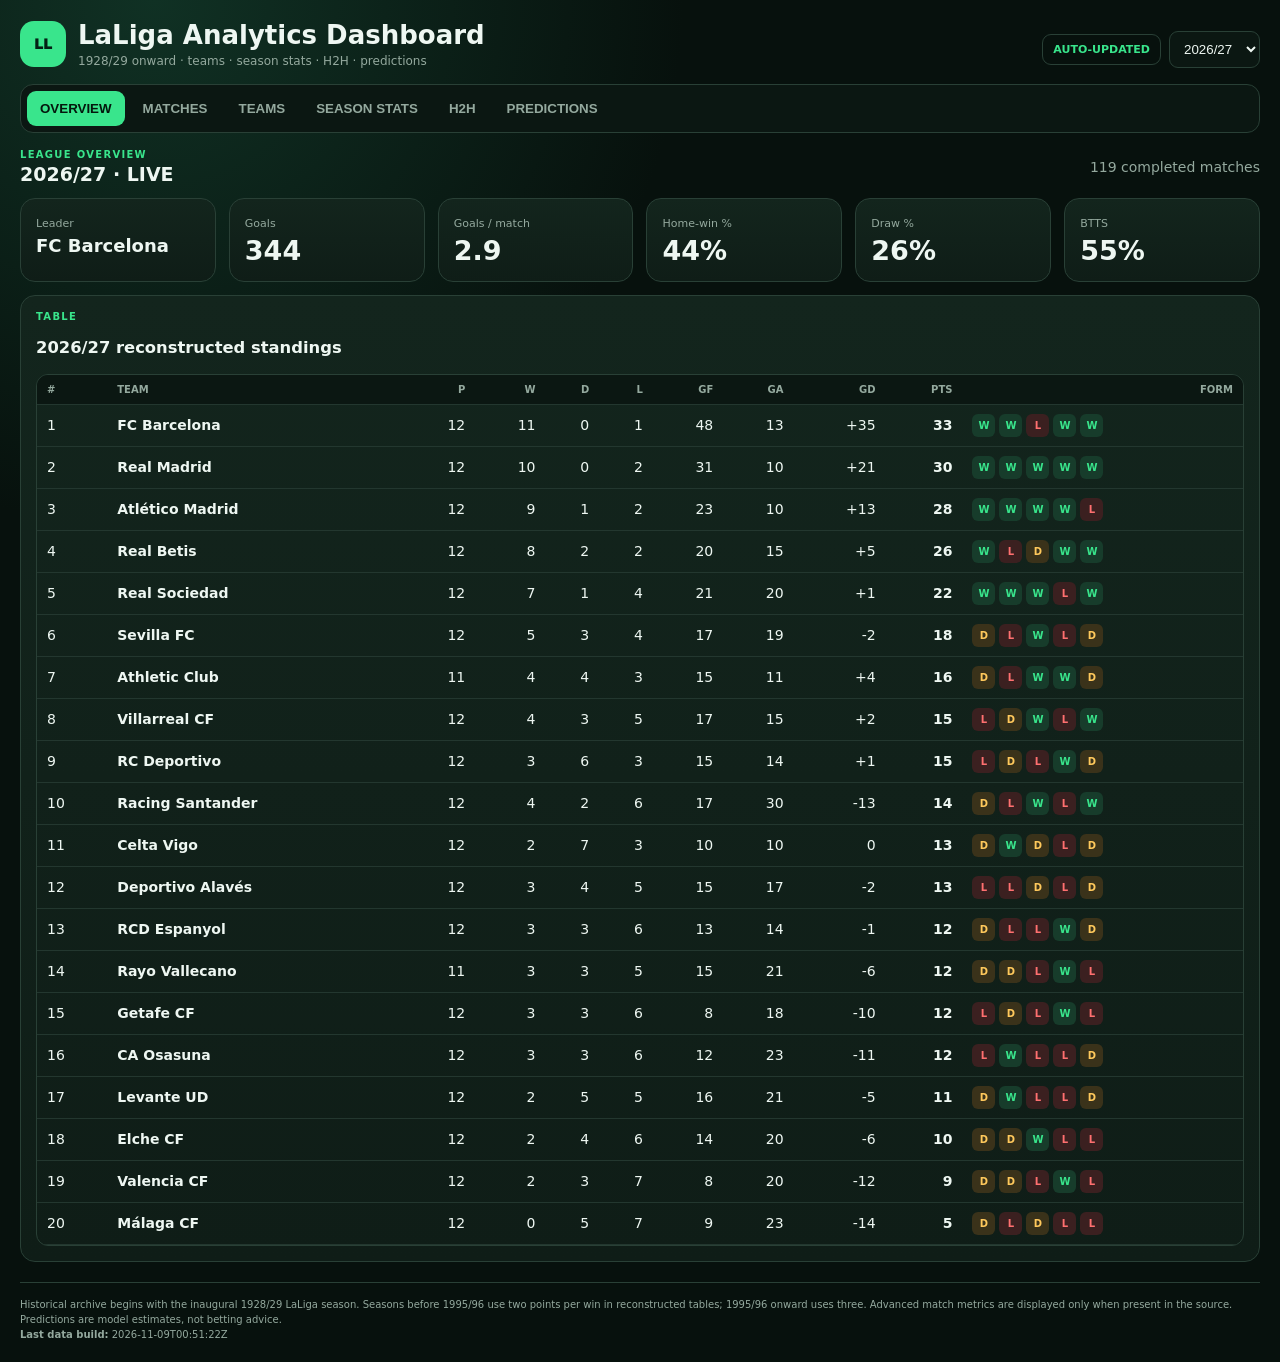
==== index.html @ 60823239 "chore: refresh LaLiga dashboard data" ====
<!doctype html>
<html lang="en">
<head>
<meta charset="utf-8"><meta name="viewport" content="width=device-width,initial-scale=1">
<title>LaLiga Analytics Dashboard</title>
<style>
:root{--bg:#07110d;--p:#0f1d17;--p2:#13251d;--line:#294036;--txt:#eef7f2;--muted:#94a99e;--g:#39e58c;--b:#67b7ff;--a:#ffc95c;--r:#ff7070}*{box-sizing:border-box}body{margin:0;background:radial-gradient(circle at 12% 0,#103124,transparent 30%),var(--bg);color:var(--txt);font:14px Inter,system-ui,sans-serif}.app{max-width:1500px;margin:auto;padding:20px}header{display:flex;justify-content:space-between;gap:20px;align-items:end;margin-bottom:16px}h1{margin:0;font-size:26px}.sub,.muted{color:var(--muted)}.sub{font-size:12px;margin-top:4px}.mark{display:inline-grid;place-items:center;width:46px;height:46px;border-radius:14px;background:var(--g);color:#042015;font-weight:950;margin-right:12px}.brand{display:flex;align-items:center}.controls{display:flex;gap:8px;align-items:center;flex-wrap:wrap}select,input{background:#0b1712;color:var(--txt);border:1px solid var(--line);border-radius:9px;padding:9px 10px}.tag{padding:8px 10px;border:1px solid var(--line);border-radius:9px;color:var(--g);font-weight:800;font-size:11px}nav{position:sticky;top:6px;z-index:5;display:flex;gap:5px;background:#0b1712;border:1px solid var(--line);border-radius:13px;padding:6px;overflow:auto}nav button{border:0;background:transparent;color:var(--muted);padding:10px 13px;border-radius:9px;font-weight:800;cursor:pointer}nav button.active{background:var(--g);color:#04170d}.view{display:none;padding-top:16px}.view.active{display:block}.grid{display:grid;gap:13px}.g2{grid-template-columns:repeat(2,minmax(0,1fr))}.g3{grid-template-columns:repeat(3,minmax(0,1fr))}.g4{grid-template-columns:repeat(4,minmax(0,1fr))}.g6{grid-template-columns:repeat(6,minmax(0,1fr))}.card{background:linear-gradient(180deg,var(--p2),var(--p));border:1px solid var(--line);border-radius:15px;padding:15px;min-width:0}.kpi b{font-size:27px;display:block;margin-top:5px}.kpi span{color:var(--muted);font-size:11px}.toolbar{display:flex;justify-content:space-between;gap:12px;align-items:center;flex-wrap:wrap;margin-bottom:13px}.eyebrow{font-size:10px;color:var(--g);font-weight:900;letter-spacing:.13em}.title{font-size:19px;margin:3px 0 0}.table{overflow:auto;border:1px solid var(--line);border-radius:12px}table{width:100%;border-collapse:collapse}th,td{padding:9px 10px;border-bottom:1px solid #23372f;text-align:right;white-space:nowrap}th{font-size:10px;color:var(--muted);text-transform:uppercase;background:#0b1712;position:sticky;top:0}th:nth-child(1),td:nth-child(1),th:nth-child(2),td:nth-child(2){text-align:left}.team{font-weight:800}.form{display:flex;gap:4px}.f{width:23px;height:23px;border-radius:6px;display:grid;place-items:center;font-size:10px;font-weight:900}.W{background:#173c2b;color:var(--g)}.D{background:#3a321a;color:var(--a)}.L{background:#3b2020;color:var(--r)}.matches{display:grid;gap:7px}.match{display:grid;grid-template-columns:105px 1fr 64px 1fr 100px;gap:9px;align-items:center;padding:10px;border:1px solid var(--line);border-radius:10px;background:#0b1712}.home{text-align:right;font-weight:750}.away{font-weight:750}.score{text-align:center;font-weight:950;font-size:16px}.date,.meta{font-size:11px;color:var(--muted)}.meta{text-align:right}.metric{background:#0b1712;border:1px solid var(--line);border-radius:10px;padding:11px}.metric b{font-size:20px;display:block}.metric span{font-size:10px;color:var(--muted)}.metrics{display:grid;grid-template-columns:repeat(4,1fr);gap:8px}.split{display:grid;grid-template-columns:1fr auto 1fr;align-items:center;gap:12px;text-align:center}.vs{width:40px;height:40px;border-radius:50%;display:grid;place-items:center;border:1px solid var(--line);color:var(--muted);font-weight:900}.big{font-size:34px;font-weight:950}.bar{display:grid;grid-template-columns:120px 1fr 55px;gap:8px;align-items:center;margin:9px 0}.track{height:8px;border-radius:99px;background:#07110d;overflow:hidden}.fill{height:100%;background:var(--g)}.fill.b{background:var(--b)}.fill.a{background:var(--a)}.notice{padding:12px;border:1px solid #5a4d27;background:#2e2918;border-radius:10px;color:#ead9a4;line-height:1.5}.empty{padding:30px;text-align:center;color:var(--muted)}footer{margin-top:20px;padding-top:14px;border-top:1px solid var(--line);color:var(--muted);font-size:10px;line-height:1.5}@media(max-width:900px){.g6,.g4{grid-template-columns:repeat(2,1fr)}.g3,.g2{grid-template-columns:1fr}.match{grid-template-columns:1fr 54px 1fr}.date{grid-column:1/-1}.meta{display:none}.split{grid-template-columns:1fr}.vs{margin:auto}.metrics{grid-template-columns:repeat(2,1fr)}}
</style>
</head>
<body><div class="app">
<header><div class="brand"><div class="mark">LL</div><div><h1>LaLiga Analytics Dashboard</h1><div class="sub">1928/29 onward · teams · season stats · H2H · predictions</div></div></div><div class="controls"><span class="tag">AUTO-UPDATED</span><select id="season"></select></div></header>
<nav id="nav"><button class="active" data-v="overview">OVERVIEW</button><button data-v="matches">MATCHES</button><button data-v="teams">TEAMS</button><button data-v="stats">SEASON STATS</button><button data-v="h2h">H2H</button><button data-v="predictions">PREDICTIONS</button></nav>
<main><section id="overview" class="view active"></section><section id="matches" class="view"></section><section id="teams" class="view"></section><section id="stats" class="view"></section><section class="view" id="h2h"></section><section class="view" id="predictions"></section></main>
<footer>Historical archive begins with the inaugural 1928/29 LaLiga season. Seasons before 1995/96 use two points per win in reconstructed tables; 1995/96 onward uses three. Advanced match metrics are displayed only when present in the source. Predictions are model estimates, not betting advice.<br><b>Last data build:</b> 2026-11-09T00:51:22Z</footer>
</div><script>
const PREDICTION_MODEL={"version":"2.3 favourite-conditioned scoreline ensemble","updatedAt":"2026-11-09T00:52:08Z","method":"Walk-forward ensemble: recency-weighted home/away Poisson plus Elo team strength; Dixon-Coles correction and calibrated confidence. Displayed scorelines are ranked conditionally within the highest-probability 1X2 outcome.","params":{"halfLifeDays":900,"priorMatches":6,"formWeight":0.15,"rho":-0.1,"recentMatches":8,"poissonBlend":0.75,"eloK":20.0,"eloHomeAdvantage":85.0,"eloDrawBase":0.27,"eloSeasonCarry":0.9},"validation":{"holdout":"2018/19–2025/26","matches":3040,"accuracy":0.51711,"logLoss":0.99036,"brier":0.59037,"baselineAccuracy":0.51151,"baselineLogLoss":0.9954,"baselineBrier":0.59375,"poissonAccuracy":0.51546,"poissonLogLoss":0.99189,"eloAccuracy":0.51645,"eloLogLoss":1.00071,"logLossImprovement":0.00507,"confidence":{"high":{"threshold":0.56,"margin":0.14,"minSupport":2.0,"matches":940,"accuracy":0.6840425531914893},"medium":{"threshold":0.45,"margin":0.05,"minSupport":0.75,"matches":934,"accuracy":0.49036402569593146},"low":{"matches":1166,"accuracy":0.4039451114922813}}},"predictions":{"id:564748":{"lh":1.6039,"la":0.8182,"hp":0.5498,"dp":0.25876,"ap":0.19144,"o":0.43601,"b":0.45803,"s":[{"i":1,"j":0,"p":0.13104,"outcome":"H"},{"i":1,"j":1,"p":0.12153,"outcome":"D"},{"i":2,"j":0,"p":0.11445,"outcome":"H"}],"scenarios":{"H":{"i":1,"j":0,"p":0.13104,"outcome":"H"},"D":{"i":1,"j":1,"p":0.12153,"outcome":"D"},"A":{"i":0,"j":1,"p":0.06523,"outcome":"A"}},"pick":{"i":1,"j":0,"p":0.13104,"outcome":"H"},"favouredScores":[{"i":1,"j":0,"p":0.13104,"outcome":"H","conditional":0.23834},{"i":2,"j":0,"p":0.11445,"outcome":"H","conditional":0.20817},{"i":2,"j":1,"p":0.09364,"outcome":"H","conditional":0.17032}],"favouredOutcome":"H","conf":"Medium","confRate":0.4904,"support":109.49},"id:564755":{"lh":1.1744,"la":1.0228,"hp":0.40416,"dp":0.2972,"ap":0.29864,"o":0.37654,"b":0.45587,"s":[{"i":1,"j":1,"p":0.13759,"outcome":"D"},{"i":1,"j":0,"p":0.12473,"outcome":"H"},{"i":0,"j":0,"p":0.11664,"outcome":"D"}],"scenarios":{"H":{"i":1,"j":0,"p":0.12473,"outcome":"H"},"D":{"i":1,"j":1,"p":0.13759,"outcome":"D"},"A":{"i":0,"j":1,"p":0.09876,"outcome":"A"}},"pick":{"i":1,"j":0,"p":0.12473,"outcome":"H"},"favouredScores":[{"i":1,"j":0,"p":0.12473,"outcome":"H","conditional":0.30862},{"i":2,"j":1,"p":0.08345,"outcome":"H","conditional":0.20647},{"i":2,"j":0,"p":0.08159,"outcome":"H","conditional":0.20187}],"favouredOutcome":"H","conf":"Low","confRate":0.4039,"support":22.41},"id:564751":{"lh":1.3782,"la":1.0639,"hp":0.44736,"dp":0.27878,"ap":0.27386,"o":0.44125,"b":0.5026,"s":[{"i":1,"j":1,"p":0.13252,"outcome":"D"},{"i":1,"j":0,"p":0.11202,"outcome":"H"},{"i":0,"j":0,"p":0.09421,"outcome":"D"}],"scenarios":{"H":{"i":1,"j":0,"p":0.11202,"outcome":"H"},"D":{"i":1,"j":1,"p":0.13252,"outcome":"D"},"A":{"i":0,"j":1,"p":0.07885,"outcome":"A"}},"pick":{"i":1,"j":0,"p":0.11202,"outcome":"H"},"favouredScores":[{"i":1,"j":0,"p":0.11202,"outcome":"H","conditional":0.25041},{"i":2,"j":1,"p":0.09191,"outcome":"H","conditional":0.20545},{"i":2,"j":0,"p":0.08639,"outcome":"H","conditional":0.19311}],"favouredOutcome":"H","conf":"Low","confRate":0.4039,"support":113.13},"id:564756":{"lh":1.2902,"la":1.2793,"hp":0.34736,"dp":0.28086,"ap":0.37178,"o":0.47387,"b":0.53576,"s":[{"i":1,"j":1,"p":0.13418,"outcome":"D"},{"i":0,"j":1,"p":0.09014,"outcome":"A"},{"i":0,"j":0,"p":0.0861,"outcome":"D"}],"scenarios":{"H":{"i":1,"j":0,"p":0.08382,"outcome":"H"},"D":{"i":1,"j":1,"p":0.13418,"outcome":"D"},"A":{"i":0,"j":1,"p":0.09014,"outcome":"A"}},"pick":{"i":0,"j":1,"p":0.09014,"outcome":"A"},"favouredScores":[{"i":0,"j":1,"p":0.09014,"outcome":"A","conditional":0.24245},{"i":1,"j":2,"p":0.08541,"outcome":"A","conditional":0.22973},{"i":0,"j":2,"p":0.0662,"outcome":"A","conditional":0.17806}],"favouredOutcome":"A","conf":"Low","confRate":0.4039,"support":131.86},"id:564754":{"lh":2.3466,"la":0.7808,"hp":0.71793,"dp":0.18113,"ap":0.10095,"o":0.60445,"b":0.4981,"s":[{"i":2,"j":0,"p":0.12118,"outcome":"H"},{"i":1,"j":0,"p":0.09522,"outcome":"H"},{"i":3,"j":0,"p":0.09478,"outcome":"H"}],"scenarios":{"H":{"i":2,"j":0,"p":0.12118,"outcome":"H"},"D":{"i":1,"j":1,"p":0.0863,"outcome":"D"},"A":{"i":1,"j":2,"p":0.03201,"outcome":"A"}},"pick":{"i":2,"j":0,"p":0.12118,"outcome":"H"},"favouredScores":[{"i":2,"j":0,"p":0.12118,"outcome":"H","conditional":0.16879},{"i":1,"j":0,"p":0.09522,"outcome":"H","conditional":0.13263},{"i":3,"j":0,"p":0.09478,"outcome":"H","conditional":0.13203}],"favouredOutcome":"H","conf":"High","confRate":0.684,"support":132.17},"id:564749":{"lh":2.4459,"la":1.0004,"hp":0.68826,"dp":0.18499,"ap":0.12675,"o":0.66878,"b":0.58524,"s":[{"i":2,"j":1,"p":0.09617,"outcome":"H"},{"i":2,"j":0,"p":0.09613,"outcome":"H"},{"i":1,"j":1,"p":0.08427,"outcome":"D"}],"scenarios":{"H":{"i":2,"j":1,"p":0.09617,"outcome":"H"},"D":{"i":1,"j":1,"p":0.08427,"outcome":"D"},"A":{"i":1,"j":2,"p":0.0385,"outcome":"A"}},"pick":{"i":2,"j":1,"p":0.09617,"outcome":"H"},"favouredScores":[{"i":2,"j":1,"p":0.09617,"outcome":"H","conditional":0.13973},{"i":2,"j":0,"p":0.09613,"outcome":"H","conditional":0.13968},{"i":3,"j":1,"p":0.07841,"outcome":"H","conditional":0.11393}],"favouredOutcome":"H","conf":"High","confRate":0.684,"support":133.33},"id:564750":{"lh":1.5503,"la":1.7032,"hp":0.35103,"dp":0.2553,"ap":0.39366,"o":0.63112,"b":0.65455,"s":[{"i":1,"j":1,"p":0.11378,"outcome":"D"},{"i":1,"j":2,"p":0.08416,"outcome":"A"},{"i":2,"j":1,"p":0.08125,"outcome":"H"}],"scenarios":{"H":{"i":2,"j":1,"p":0.08125,"outcome":"H"},"D":{"i":1,"j":1,"p":0.11378,"outcome":"D"},"A":{"i":1,"j":2,"p":0.08416,"outcome":"A"}},"pick":{"i":1,"j":2,"p":0.08416,"outcome":"A"},"favouredScores":[{"i":1,"j":2,"p":0.08416,"outcome":"A","conditional":0.21378},{"i":0,"j":2,"p":0.05428,"outcome":"A","conditional":0.13789},{"i":0,"j":1,"p":0.05386,"outcome":"A","conditional":0.13682}],"favouredOutcome":"A","conf":"Low","confRate":0.4039,"support":13.46},"id:564752":{"lh":1.4516,"la":0.885,"hp":0.5047,"dp":0.27359,"ap":0.22171,"o":0.41362,"b":0.46215,"s":[{"i":1,"j":0,"p":0.13142,"outcome":"H"},{"i":1,"j":1,"p":0.1281,"outcome":"D"},{"i":2,"j":0,"p":0.10465,"outcome":"H"}],"scenarios":{"H":{"i":1,"j":0,"p":0.13142,"outcome":"H"},"D":{"i":1,"j":1,"p":0.1281,"outcome":"D"},"A":{"i":0,"j":1,"p":0.07467,"outcome":"A"}},"pick":{"i":1,"j":0,"p":0.13142,"outcome":"H"},"favouredScores":[{"i":1,"j":0,"p":0.13142,"outcome":"H","conditional":0.2604},{"i":2,"j":0,"p":0.10465,"outcome":"H","conditional":0.20735},{"i":2,"j":1,"p":0.09261,"outcome":"H","conditional":0.18349}],"favouredOutcome":"H","conf":"Medium","confRate":0.4904,"support":23.77},"id:564753":{"lh":0.7314,"la":1.2029,"hp":0.22753,"dp":0.30428,"ap":0.4682,"o":0.30555,"b":0.37569,"s":[{"i":0,"j":1,"p":0.16407,"outcome":"A"},{"i":0,"j":0,"p":0.14588,"outcome":"D"},{"i":1,"j":1,"p":0.12977,"outcome":"D"}],"scenarios":{"H":{"i":1,"j":0,"p":0.0997,"outcome":"H"},"D":{"i":0,"j":0,"p":0.14588,"outcome":"D"},"A":{"i":0,"j":1,"p":0.16407,"outcome":"A"}},"pick":{"i":0,"j":1,"p":0.16407,"outcome":"A"},"favouredScores":[{"i":0,"j":1,"p":0.16407,"outcome":"A","conditional":0.35043},{"i":0,"j":2,"p":0.10647,"outcome":"A","conditional":0.2274},{"i":1,"j":2,"p":0.07787,"outcome":"A","conditional":0.16633}],"favouredOutcome":"A","conf":"Medium","confRate":0.4904,"support":131.64},"id:564757":{"lh":1.7548,"la":1.3627,"hp":0.46795,"dp":0.24847,"ap":0.28358,"o":0.60256,"b":0.62592,"s":[{"i":1,"j":1,"p":0.11384,"outcome":"D"},{"i":2,"j":1,"p":0.09508,"outcome":"H"},{"i":1,"j":2,"p":0.07086,"outcome":"A"}],"scenarios":{"H":{"i":2,"j":1,"p":0.09508,"outcome":"H"},"D":{"i":1,"j":1,"p":0.11384,"outcome":"D"},"A":{"i":1,"j":2,"p":0.07086,"outcome":"A"}},"pick":{"i":2,"j":1,"p":0.09508,"outcome":"H"},"favouredScores":[{"i":2,"j":1,"p":0.09508,"outcome":"H","conditional":0.2032},{"i":2,"j":0,"p":0.06978,"outcome":"H","conditional":0.14912},{"i":1,"j":0,"p":0.06869,"outcome":"H","conditional":0.14679}],"favouredOutcome":"H","conf":"Medium","confRate":0.4904,"support":74.35},"id:564765":{"lh":2.4568,"la":1.4382,"hp":0.56674,"dp":0.20951,"ap":0.22375,"o":0.74583,"b":0.7044,"s":[{"i":2,"j":1,"p":0.08473,"outcome":"H"},{"i":1,"j":1,"p":0.08226,"outcome":"D"},{"i":3,"j":1,"p":0.06939,"outcome":"H"}],"scenarios":{"H":{"i":2,"j":1,"p":0.08473,"outcome":"H"},"D":{"i":1,"j":1,"p":0.08226,"outcome":"D"},"A":{"i":1,"j":2,"p":0.05588,"outcome":"A"}},"pick":{"i":2,"j":1,"p":0.08473,"outcome":"H"},"favouredScores":[{"i":2,"j":1,"p":0.08473,"outcome":"H","conditional":0.1495},{"i":3,"j":1,"p":0.06939,"outcome":"H","conditional":0.12243},{"i":2,"j":0,"p":0.05892,"outcome":"H","conditional":0.10395}],"favouredOutcome":"H","conf":"High","confRate":0.684,"support":13.46},"id:564760":{"lh":1.6849,"la":0.8605,"hp":0.57014,"dp":0.24815,"ap":0.18171,"o":0.46776,"b":0.48141,"s":[{"i":1,"j":0,"p":0.12351,"outcome":"H"},{"i":1,"j":1,"p":0.11785,"outcome":"D"},{"i":2,"j":0,"p":0.11385,"outcome":"H"}],"scenarios":{"H":{"i":1,"j":0,"p":0.12351,"outcome":"H"},"D":{"i":1,"j":1,"p":0.11785,"outcome":"D"},"A":{"i":0,"j":1,"p":0.05699,"outcome":"A"}},"pick":{"i":1,"j":0,"p":0.12351,"outcome":"H"},"favouredScores":[{"i":1,"j":0,"p":0.12351,"outcome":"H","conditional":0.21664},{"i":2,"j":0,"p":0.11385,"outcome":"H","conditional":0.19969},{"i":2,"j":1,"p":0.09797,"outcome":"H","conditional":0.17184}],"favouredOutcome":"H","conf":"High","confRate":0.684,"support":113.13},"id:564767":{"lh":1.0932,"la":1.3664,"hp":0.29575,"dp":0.28421,"ap":0.42003,"o":0.44578,"b":0.50808,"s":[{"i":1,"j":1,"p":0.13528,"outcome":"D"},{"i":0,"j":1,"p":0.10457,"outcome":"A"},{"i":0,"j":0,"p":0.09463,"outcome":"D"}],"scenarios":{"H":{"i":1,"j":0,"p":0.08309,"outcome":"H"},"D":{"i":1,"j":1,"p":0.13528,"outcome":"D"},"A":{"i":0,"j":1,"p":0.10457,"outcome":"A"}},"pick":{"i":0,"j":1,"p":0.10457,"outcome":"A"},"favouredScores":[{"i":0,"j":1,"p":0.10457,"outcome":"A","conditional":0.24895},{"i":1,"j":2,"p":0.08769,"outcome":"A","conditional":0.20876},{"i":0,"j":2,"p":0.08021,"outcome":"A","conditional":0.19096}],"favouredOutcome":"A","conf":"Low","confRate":0.4039,"support":23.77},"id:564759":{"lh":0.8594,"la":1.6214,"hp":0.20408,"dp":0.26,"ap":0.53592,"o":0.45122,"b":0.47429,"s":[{"i":1,"j":1,"p":0.12301,"outcome":"D"},{"i":0,"j":1,"p":0.12261,"outcome":"A"},{"i":0,"j":2,"p":0.10875,"outcome":"A"}],"scenarios":{"H":{"i":1,"j":0,"p":0.06582,"outcome":"H"},"D":{"i":1,"j":1,"p":0.12301,"outcome":"D"},"A":{"i":0,"j":1,"p":0.12261,"outcome":"A"}},"pick":{"i":0,"j":1,"p":0.12261,"outcome":"A"},"favouredScores":[{"i":0,"j":1,"p":0.12261,"outcome":"A","conditional":0.22879},{"i":0,"j":2,"p":0.10875,"outcome":"A","conditional":0.20291},{"i":1,"j":2,"p":0.09346,"outcome":"A","conditional":0.17438}],"favouredOutcome":"A","conf":"Medium","confRate":0.4904,"support":74.35},"id:564762":{"lh":2.7975,"la":0.6436,"hp":0.79704,"dp":0.13985,"ap":0.06311,"o":0.66732,"b":0.45136,"s":[{"i":2,"j":0,"p":0.12325,"outcome":"H"},{"i":3,"j":0,"p":0.11493,"outcome":"H"},{"i":1,"j":0,"p":0.08244,"outcome":"H"}],"scenarios":{"H":{"i":2,"j":0,"p":0.12325,"outcome":"H"},"D":{"i":1,"j":1,"p":0.0667,"outcome":"D"},"A":{"i":1,"j":2,"p":0.02166,"outcome":"A"}},"pick":{"i":2,"j":0,"p":0.12325,"outcome":"H"},"favouredScores":[{"i":2,"j":0,"p":0.12325,"outcome":"H","conditional":0.15464},{"i":3,"j":0,"p":0.11493,"outcome":"H","conditional":0.1442},{"i":1,"j":0,"p":0.08244,"outcome":"H","conditional":0.10344}],"favouredOutcome":"H","conf":"High","confRate":0.684,"support":114.11},"id:564761":{"lh":1.4208,"la":0.9236,"hp":0.48301,"dp":0.27806,"ap":0.23893,"o":0.41568,"b":0.46987,"s":[{"i":1,"j":1,"p":0.1306,"outcome":"D"},{"i":1,"j":0,"p":0.12628,"outcome":"H"},{"i":0,"j":0,"p":0.10235,"outcome":"D"}],"scenarios":{"H":{"i":1,"j":0,"p":0.12628,"outcome":"H"},"D":{"i":1,"j":1,"p":0.1306,"outcome":"D"},"A":{"i":0,"j":1,"p":0.07821,"outcome":"A"}},"pick":{"i":1,"j":0,"p":0.12628,"outcome":"H"},"favouredScores":[{"i":1,"j":0,"p":0.12628,"outcome":"H","conditional":0.26144},{"i":2,"j":0,"p":0.09884,"outcome":"H","conditional":0.20463},{"i":2,"j":1,"p":0.09128,"outcome":"H","conditional":0.18898}],"favouredOutcome":"H","conf":"Medium","confRate":0.4904,"support":123.49},"id:564766":{"lh":1.0001,"la":2.4193,"hp":0.13709,"dp":0.19044,"ap":0.67247,"o":0.66369,"b":0.58378,"s":[{"i":1,"j":2,"p":0.09505,"outcome":"A"},{"i":0,"j":2,"p":0.09504,"outcome":"A"},{"i":1,"j":1,"p":0.087,"outcome":"D"}],"scenarios":{"H":{"i":2,"j":1,"p":0.04156,"outcome":"H"},"D":{"i":1,"j":1,"p":0.087,"outcome":"D"},"A":{"i":1,"j":2,"p":0.09505,"outcome":"A"}},"pick":{"i":1,"j":2,"p":0.09505,"outcome":"A"},"favouredScores":[{"i":1,"j":2,"p":0.09505,"outcome":"A","conditional":0.14135},{"i":0,"j":2,"p":0.09504,"outcome":"A","conditional":0.14133},{"i":1,"j":3,"p":0.07665,"outcome":"A","conditional":0.11399}],"favouredOutcome":"A","conf":"High","confRate":0.684,"support":22.41},"id:564758":{"lh":1.2679,"la":1.3987,"hp":0.34088,"dp":0.27936,"ap":0.37976,"o":0.49815,"b":0.55347,"s":[{"i":1,"j":1,"p":0.13332,"outcome":"D"},{"i":1,"j":2,"p":0.0843,"outcome":"A"},{"i":0,"j":1,"p":0.08301,"outcome":"A"}],"scenarios":{"H":{"i":2,"j":1,"p":0.08127,"outcome":"H"},"D":{"i":1,"j":1,"p":0.13332,"outcome":"D"},"A":{"i":1,"j":2,"p":0.0843,"outcome":"A"}},"pick":{"i":1,"j":2,"p":0.0843,"outcome":"A"},"favouredScores":[{"i":1,"j":2,"p":0.0843,"outcome":"A","conditional":0.22198},{"i":0,"j":1,"p":0.08301,"outcome":"A","conditional":0.2186},{"i":0,"j":2,"p":0.06649,"outcome":"A","conditional":0.17507}],"favouredOutcome":"A","conf":"Low","confRate":0.4039,"support":132.17},"id:564764":{"lh":1.6054,"la":1.2536,"hp":0.46449,"dp":0.25761,"ap":0.2779,"o":0.54445,"b":0.58256,"s":[{"i":1,"j":1,"p":0.12173,"outcome":"D"},{"i":2,"j":1,"p":0.09681,"outcome":"H"},{"i":1,"j":0,"p":0.08415,"outcome":"H"}],"scenarios":{"H":{"i":2,"j":1,"p":0.09681,"outcome":"H"},"D":{"i":1,"j":1,"p":0.12173,"outcome":"D"},"A":{"i":1,"j":2,"p":0.07001,"outcome":"A"}},"pick":{"i":2,"j":1,"p":0.09681,"outcome":"H"},"favouredScores":[{"i":2,"j":1,"p":0.09681,"outcome":"H","conditional":0.20842},{"i":1,"j":0,"p":0.08415,"outcome":"H","conditional":0.18117},{"i":2,"j":0,"p":0.07723,"outcome":"H","conditional":0.16627}],"favouredOutcome":"H","conf":"Medium","confRate":0.4904,"support":133.22},"id:564763":{"lh":1.1104,"la":0.8513,"hp":0.41222,"dp":0.31278,"ap":0.275,"o":0.31296,"b":0.39762,"s":[{"i":1,"j":0,"p":0.14698,"outcome":"H"},{"i":0,"j":0,"p":0.14368,"outcome":"D"},{"i":1,"j":1,"p":0.1365,"outcome":"D"}],"scenarios":{"H":{"i":1,"j":0,"p":0.14698,"outcome":"H"},"D":{"i":0,"j":0,"p":0.14368,"outcome":"D"},"A":{"i":0,"j":1,"p":0.11072,"outcome":"A"}},"pick":{"i":1,"j":0,"p":0.14698,"outcome":"H"},"favouredScores":[{"i":1,"j":0,"p":0.14698,"outcome":"H","conditional":0.35655},{"i":2,"j":0,"p":0.0892,"outcome":"H","conditional":0.21638},{"i":2,"j":1,"p":0.07593,"outcome":"H","conditional":0.1842}],"favouredOutcome":"H","conf":"Low","confRate":0.4039,"support":109.49},"id:564855":{"lh":1.0321,"la":1.8952,"hp":0.20464,"dp":0.23771,"ap":0.55765,"o":0.56025,"b":0.55745,"s":[{"i":1,"j":1,"p":0.11268,"outcome":"D"},{"i":1,"j":2,"p":0.09801,"outcome":"A"},{"i":0,"j":2,"p":0.09496,"outcome":"A"}],"scenarios":{"H":{"i":2,"j":1,"p":0.05756,"outcome":"H"},"D":{"i":1,"j":1,"p":0.11268,"outcome":"D"},"A":{"i":1,"j":2,"p":0.09801,"outcome":"A"}},"pick":{"i":1,"j":2,"p":0.09801,"outcome":"A"},"favouredScores":[{"i":1,"j":2,"p":0.09801,"outcome":"A","conditional":0.17575},{"i":0,"j":2,"p":0.09496,"outcome":"A","conditional":0.17029},{"i":0,"j":1,"p":0.08987,"outcome":"A","conditional":0.16116}],"favouredOutcome":"A","conf":"Medium","confRate":0.4904,"support":133.22},"id:564857":{"lh":1.9454,"la":1.0672,"hp":0.58383,"dp":0.22785,"ap":0.18832,"o":0.57955,"b":0.57245,"s":[{"i":1,"j":1,"p":0.10723,"outcome":"D"},{"i":2,"j":1,"p":0.10212,"outcome":"H"},{"i":2,"j":0,"p":0.09569,"outcome":"H"}],"scenarios":{"H":{"i":2,"j":1,"p":0.10212,"outcome":"H"},"D":{"i":1,"j":1,"p":0.10723,"outcome":"D"},"A":{"i":1,"j":2,"p":0.05298,"outcome":"A"}},"pick":{"i":2,"j":1,"p":0.10212,"outcome":"H"},"favouredScores":[{"i":2,"j":1,"p":0.10212,"outcome":"H","conditional":0.17491},{"i":2,"j":0,"p":0.09569,"outcome":"H","conditional":0.1639},{"i":1,"j":0,"p":0.08787,"outcome":"H","conditional":0.15051}],"favouredOutcome":"H","conf":"High","confRate":0.684,"support":134.07},"id:564775":{"lh":1.0338,"la":1.4712,"hp":0.24816,"dp":0.26962,"ap":0.48223,"o":0.45747,"b":0.5088,"s":[{"i":1,"j":1,"p":0.12847,"outcome":"D"},{"i":0,"j":1,"p":0.11297,"outcome":"A"},{"i":1,"j":2,"p":0.09582,"outcome":"A"}],"scenarios":{"H":{"i":1,"j":0,"p":0.07054,"outcome":"H"},"D":{"i":1,"j":1,"p":0.12847,"outcome":"D"},"A":{"i":0,"j":1,"p":0.11297,"outcome":"A"}},"pick":{"i":0,"j":1,"p":0.11297,"outcome":"A"},"favouredScores":[{"i":0,"j":1,"p":0.11297,"outcome":"A","conditional":0.23427},{"i":1,"j":2,"p":0.09582,"outcome":"A","conditional":0.1987},{"i":0,"j":2,"p":0.09268,"outcome":"A","conditional":0.1922}],"favouredOutcome":"A","conf":"Medium","confRate":0.4904,"support":133.04},"id:564771":{"lh":1.9409,"la":0.8892,"hp":0.58548,"dp":0.23293,"ap":0.18159,"o":0.53762,"b":0.51463,"s":[{"i":1,"j":1,"p":0.11125,"outcome":"D"},{"i":2,"j":0,"p":0.10674,"outcome":"H"},{"i":1,"j":0,"p":0.10021,"outcome":"H"}],"scenarios":{"H":{"i":2,"j":0,"p":0.10674,"outcome":"H"},"D":{"i":1,"j":1,"p":0.11125,"outcome":"D"},"A":{"i":1,"j":2,"p":0.05282,"outcome":"A"}},"pick":{"i":2,"j":0,"p":0.10674,"outcome":"H"},"favouredScores":[{"i":2,"j":0,"p":0.10674,"outcome":"H","conditional":0.18232},{"i":1,"j":0,"p":0.10021,"outcome":"H","conditional":0.17116},{"i":2,"j":1,"p":0.09492,"outcome":"H","conditional":0.16212}],"favouredOutcome":"H","conf":"High","confRate":0.684,"support":131.86},"id:564768":{"lh":1.4756,"la":1.1051,"hp":0.44976,"dp":0.27345,"ap":0.2768,"o":0.47671,"b":0.52825,"s":[{"i":1,"j":1,"p":0.13062,"outcome":"D"},{"i":1,"j":0,"p":0.10059,"outcome":"H"},{"i":2,"j":1,"p":0.09221,"outcome":"H"}],"scenarios":{"H":{"i":1,"j":0,"p":0.10059,"outcome":"H"},"D":{"i":1,"j":1,"p":0.13062,"outcome":"D"},"A":{"i":0,"j":1,"p":0.07279,"outcome":"A"}},"pick":{"i":1,"j":0,"p":0.10059,"outcome":"H"},"favouredScores":[{"i":1,"j":0,"p":0.10059,"outcome":"H","conditional":0.22365},{"i":2,"j":1,"p":0.09221,"outcome":"H","conditional":0.20501},{"i":2,"j":0,"p":0.08343,"outcome":"H","conditional":0.18551}],"favouredOutcome":"H","conf":"Low","confRate":0.4039,"support":74.35},"id:564770":{"lh":1.1944,"la":1.0154,"hp":0.4141,"dp":0.2949,"ap":0.291,"o":0.3799,"b":0.45788,"s":[{"i":1,"j":1,"p":0.13677,"outcome":"D"},{"i":1,"j":0,"p":0.12597,"outcome":"H"},{"i":0,"j":0,"p":0.11495,"outcome":"D"}],"scenarios":{"H":{"i":1,"j":0,"p":0.12597,"outcome":"H"},"D":{"i":1,"j":1,"p":0.13677,"outcome":"D"},"A":{"i":0,"j":1,"p":0.09603,"outcome":"A"}},"pick":{"i":1,"j":0,"p":0.12597,"outcome":"H"},"favouredScores":[{"i":1,"j":0,"p":0.12597,"outcome":"H","conditional":0.30419},{"i":2,"j":1,"p":0.08502,"outcome":"H","conditional":0.20531},{"i":2,"j":0,"p":0.08373,"outcome":"H","conditional":0.20219}],"favouredOutcome":"H","conf":"Low","confRate":0.4039,"support":109.49},"id:564773":{"lh":2.6484,"la":0.8318,"hp":0.7538,"dp":0.15964,"ap":0.08657,"o":0.67493,"b":0.53152,"s":[{"i":2,"j":0,"p":0.10834,"outcome":"H"},{"i":3,"j":0,"p":0.09564,"outcome":"H"},{"i":2,"j":1,"p":0.09012,"outcome":"H"}],"scenarios":{"H":{"i":2,"j":0,"p":0.10834,"outcome":"H"},"D":{"i":1,"j":1,"p":0.07441,"outcome":"D"},"A":{"i":1,"j":2,"p":0.0282,"outcome":"A"}},"pick":{"i":2,"j":0,"p":0.10834,"outcome":"H"},"favouredScores":[{"i":2,"j":0,"p":0.10834,"outcome":"H","conditional":0.14372},{"i":3,"j":0,"p":0.09564,"outcome":"H","conditional":0.12688},{"i":2,"j":1,"p":0.09012,"outcome":"H","conditional":0.11956}],"favouredOutcome":"H","conf":"High","confRate":0.684,"support":132.17},"id:564774":{"lh":1.0897,"la":0.8509,"hp":0.41083,"dp":0.3138,"ap":0.27537,"o":0.30724,"b":0.39359,"s":[{"i":1,"j":0,"p":0.14919,"outcome":"H"},{"i":0,"j":0,"p":0.14585,"outcome":"D"},{"i":1,"j":1,"p":0.13613,"outcome":"D"}],"scenarios":{"H":{"i":1,"j":0,"p":0.14919,"outcome":"H"},"D":{"i":0,"j":0,"p":0.14585,"outcome":"D"},"A":{"i":0,"j":1,"p":0.11187,"outcome":"A"}},"pick":{"i":1,"j":0,"p":0.14919,"outcome":"H"},"favouredScores":[{"i":1,"j":0,"p":0.14919,"outcome":"H","conditional":0.36314},{"i":2,"j":0,"p":0.08884,"outcome":"H","conditional":0.21625},{"i":2,"j":1,"p":0.0756,"outcome":"H","conditional":0.18401}],"favouredOutcome":"H","conf":"Low","confRate":0.4039,"support":131.64},"id:564772":{"lh":1.6564,"la":1.3955,"hp":0.43531,"dp":0.25574,"ap":0.30895,"o":0.58832,"b":0.61966,"s":[{"i":1,"j":1,"p":0.11808,"outcome":"D"},{"i":2,"j":1,"p":0.09234,"outcome":"H"},{"i":1,"j":2,"p":0.07524,"outcome":"A"}],"scenarios":{"H":{"i":2,"j":1,"p":0.09234,"outcome":"H"},"D":{"i":1,"j":1,"p":0.11808,"outcome":"D"},"A":{"i":1,"j":2,"p":0.07524,"outcome":"A"}},"pick":{"i":2,"j":1,"p":0.09234,"outcome":"H"},"favouredScores":[{"i":2,"j":1,"p":0.09234,"outcome":"H","conditional":0.21213},{"i":1,"j":0,"p":0.06875,"outcome":"H","conditional":0.15793},{"i":2,"j":0,"p":0.06617,"outcome":"H","conditional":0.15201}],"favouredOutcome":"H","conf":"Low","confRate":0.4039,"support":13.46},"id:564777":{"lh":1.5376,"la":1.0495,"hp":0.48342,"dp":0.26673,"ap":0.24986,"o":0.4783,"b":0.52235,"s":[{"i":1,"j":1,"p":0.12738,"outcome":"D"},{"i":1,"j":0,"p":0.1057,"outcome":"H"},{"i":2,"j":1,"p":0.09528,"outcome":"H"}],"scenarios":{"H":{"i":1,"j":0,"p":0.1057,"outcome":"H"},"D":{"i":1,"j":1,"p":0.12738,"outcome":"D"},"A":{"i":0,"j":1,"p":0.06767,"outcome":"A"}},"pick":{"i":1,"j":0,"p":0.1057,"outcome":"H"},"favouredScores":[{"i":1,"j":0,"p":0.1057,"outcome":"H","conditional":0.21864},{"i":2,"j":1,"p":0.09528,"outcome":"H","conditional":0.19709},{"i":2,"j":0,"p":0.09079,"outcome":"H","conditional":0.1878}],"favouredOutcome":"H","conf":"Medium","confRate":0.4904,"support":78.27},"id:564769":{"lh":1.5038,"la":0.8309,"hp":0.53707,"dp":0.26586,"ap":0.19708,"o":0.41311,"b":0.45099,"s":[{"i":1,"j":0,"p":0.13817,"outcome":"H"},{"i":1,"j":1,"p":0.12394,"outcome":"D"},{"i":2,"j":0,"p":0.11331,"outcome":"H"}],"scenarios":{"H":{"i":1,"j":0,"p":0.13817,"outcome":"H"},"D":{"i":1,"j":1,"p":0.12394,"outcome":"D"},"A":{"i":0,"j":1,"p":0.06894,"outcome":"A"}},"pick":{"i":1,"j":0,"p":0.13817,"outcome":"H"},"favouredScores":[{"i":1,"j":0,"p":0.13817,"outcome":"H","conditional":0.25728},{"i":2,"j":0,"p":0.11331,"outcome":"H","conditional":0.21097},{"i":2,"j":1,"p":0.09414,"outcome":"H","conditional":0.17529}],"favouredOutcome":"H","conf":"Medium","confRate":0.4904,"support":23.77},"id:564776":{"lh":1.9149,"la":1.2979,"hp":0.5139,"dp":0.23773,"ap":0.24837,"o":0.62269,"b":0.62976,"s":[{"i":1,"j":1,"p":0.10785,"outcome":"D"},{"i":2,"j":1,"p":0.09682,"outcome":"H"},{"i":2,"j":0,"p":0.0746,"outcome":"H"}],"scenarios":{"H":{"i":2,"j":1,"p":0.09682,"outcome":"H"},"D":{"i":1,"j":1,"p":0.10785,"outcome":"D"},"A":{"i":1,"j":2,"p":0.06474,"outcome":"A"}},"pick":{"i":2,"j":1,"p":0.09682,"outcome":"H"},"favouredScores":[{"i":2,"j":1,"p":0.09682,"outcome":"H","conditional":0.18841},{"i":2,"j":0,"p":0.0746,"outcome":"H","conditional":0.14516},{"i":1,"j":0,"p":0.0678,"outcome":"H","conditional":0.13194}],"favouredOutcome":"H","conf":"Medium","confRate":0.4904,"support":133.22},"id:564787":{"lh":2.123,"la":0.7239,"hp":0.68331,"dp":0.20069,"ap":0.11601,"o":0.54149,"b":0.46241,"s":[{"i":2,"j":0,"p":0.12984,"outcome":"H"},{"i":1,"j":0,"p":0.11346,"outcome":"H"},{"i":1,"j":1,"p":0.09568,"outcome":"D"}],"scenarios":{"H":{"i":2,"j":0,"p":0.12984,"outcome":"H"},"D":{"i":1,"j":1,"p":0.09568,"outcome":"D"},"A":{"i":0,"j":1,"p":0.03628,"outcome":"A"}},"pick":{"i":2,"j":0,"p":0.12984,"outcome":"H"},"favouredScores":[{"i":2,"j":0,"p":0.12984,"outcome":"H","conditional":0.19002},{"i":1,"j":0,"p":0.11346,"outcome":"H","conditional":0.16605},{"i":2,"j":1,"p":0.094,"outcome":"H","conditional":0.13756}],"favouredOutcome":"H","conf":"High","confRate":0.684,"support":134.06},"id:564783":{"lh":1.2948,"la":1.389,"hp":0.35907,"dp":0.27543,"ap":0.3655,"o":0.5024,"b":0.55731,"s":[{"i":1,"j":1,"p":0.13136,"outcome":"D"},{"i":2,"j":1,"p":0.08484,"outcome":"H"},{"i":1,"j":2,"p":0.08204,"outcome":"A"}],"scenarios":{"H":{"i":2,"j":1,"p":0.08484,"outcome":"H"},"D":{"i":1,"j":1,"p":0.13136,"outcome":"D"},"A":{"i":1,"j":2,"p":0.08204,"outcome":"A"}},"pick":{"i":1,"j":2,"p":0.08204,"outcome":"A"},"favouredScores":[{"i":1,"j":2,"p":0.08204,"outcome":"A","conditional":0.22446},{"i":0,"j":1,"p":0.07942,"outcome":"A","conditional":0.21729},{"i":0,"j":2,"p":0.06336,"outcome":"A","conditional":0.17335}],"favouredOutcome":"A","conf":"Low","confRate":0.4039,"support":74.35},"id:564782":{"lh":1.7649,"la":1.2421,"hp":0.4836,"dp":0.25109,"ap":0.26531,"o":0.57834,"b":0.60029,"s":[{"i":1,"j":1,"p":0.11715,"outcome":"D"},{"i":2,"j":1,"p":0.09521,"outcome":"H"},{"i":2,"j":0,"p":0.07665,"outcome":"H"}],"scenarios":{"H":{"i":2,"j":1,"p":0.09521,"outcome":"H"},"D":{"i":1,"j":1,"p":0.11715,"outcome":"D"},"A":{"i":1,"j":2,"p":0.06906,"outcome":"A"}},"pick":{"i":2,"j":1,"p":0.09521,"outcome":"H"},"favouredScores":[{"i":2,"j":1,"p":0.09521,"outcome":"H","conditional":0.19689},{"i":2,"j":0,"p":0.07665,"outcome":"H","conditional":0.1585},{"i":1,"j":0,"p":0.07608,"outcome":"H","conditional":0.15731}],"favouredOutcome":"H","conf":"Medium","confRate":0.4904,"support":78.27},"id:564779":{"lh":0.9366,"la":2.9723,"hp":0.08876,"dp":0.14783,"ap":0.76341,"o":0.74734,"b":0.58242,"s":[{"i":0,"j":2,"p":0.08737,"outcome":"A"},{"i":0,"j":3,"p":0.08656,"outcome":"A"},{"i":1,"j":2,"p":0.08183,"outcome":"A"}],"scenarios":{"H":{"i":2,"j":1,"p":0.0284,"outcome":"H"},"D":{"i":1,"j":1,"p":0.06472,"outcome":"D"},"A":{"i":0,"j":2,"p":0.08737,"outcome":"A"}},"pick":{"i":0,"j":2,"p":0.08737,"outcome":"A"},"favouredScores":[{"i":0,"j":2,"p":0.08737,"outcome":"A","conditional":0.11445},{"i":0,"j":3,"p":0.08656,"outcome":"A","conditional":0.11339},{"i":1,"j":2,"p":0.08183,"outcome":"A","conditional":0.10719}],"favouredOutcome":"A","conf":"High","confRate":0.684,"support":23.77},"id:564781":{"lh":1.1673,"la":1.1122,"hp":0.36918,"dp":0.29835,"ap":0.33247,"o":0.39853,"b":0.47559,"s":[{"i":1,"j":1,"p":0.13991,"outcome":"D"},{"i":0,"j":0,"p":0.11069,"outcome":"D"},{"i":1,"j":0,"p":0.10953,"outcome":"H"}],"scenarios":{"H":{"i":1,"j":0,"p":0.10953,"outcome":"H"},"D":{"i":1,"j":1,"p":0.13991,"outcome":"D"},"A":{"i":0,"j":1,"p":0.10112,"outcome":"A"}},"pick":{"i":1,"j":0,"p":0.10953,"outcome":"H"},"favouredScores":[{"i":1,"j":0,"p":0.10953,"outcome":"H","conditional":0.29669},{"i":2,"j":1,"p":0.08,"outcome":"H","conditional":0.2167},{"i":2,"j":0,"p":0.07193,"outcome":"H","conditional":0.19484}],"favouredOutcome":"H","conf":"Low","confRate":0.4039,"support":22.41},"id:564778":{"lh":1.1254,"la":1.2034,"hp":0.34581,"dp":0.29548,"ap":0.3587,"o":0.41156,"b":0.48589,"s":[{"i":1,"j":1,"p":0.13935,"outcome":"D"},{"i":0,"j":0,"p":0.10621,"outcome":"D"},{"i":0,"j":1,"p":0.10216,"outcome":"A"}],"scenarios":{"H":{"i":1,"j":0,"p":0.102,"outcome":"H"},"D":{"i":1,"j":1,"p":0.13935,"outcome":"D"},"A":{"i":0,"j":1,"p":0.10216,"outcome":"A"}},"pick":{"i":0,"j":1,"p":0.10216,"outcome":"A"},"favouredScores":[{"i":0,"j":1,"p":0.10216,"outcome":"A","conditional":0.28481},{"i":1,"j":2,"p":0.07795,"outcome":"A","conditional":0.2173},{"i":0,"j":2,"p":0.06926,"outcome":"A","conditional":0.19309}],"favouredOutcome":"A","conf":"Low","confRate":0.4039,"support":109.49},"id:564785":{"lh":2.6031,"la":1.0482,"hp":0.68932,"dp":0.17974,"ap":0.13094,"o":0.70579,"b":0.60836,"s":[{"i":2,"j":1,"p":0.09097,"outcome":"H"},{"i":2,"j":0,"p":0.08679,"outcome":"H"},{"i":1,"j":1,"p":0.07925,"outcome":"D"}],"scenarios":{"H":{"i":2,"j":1,"p":0.09097,"outcome":"H"},"D":{"i":1,"j":1,"p":0.07925,"outcome":"D"},"A":{"i":1,"j":2,"p":0.03943,"outcome":"A"}},"pick":{"i":2,"j":1,"p":0.09097,"outcome":"H"},"favouredScores":[{"i":2,"j":1,"p":0.09097,"outcome":"H","conditional":0.13197},{"i":2,"j":0,"p":0.08679,"outcome":"H","conditional":0.1259},{"i":3,"j":1,"p":0.07893,"outcome":"H","conditional":0.11451}],"favouredOutcome":"H","conf":"High","confRate":0.684,"support":13.46},"id:564780":{"lh":2.6985,"la":0.64,"hp":0.79185,"dp":0.14461,"ap":0.06354,"o":0.64758,"b":0.44698,"s":[{"i":2,"j":0,"p":0.12806,"outcome":"H"},{"i":3,"j":0,"p":0.11519,"outcome":"H"},{"i":1,"j":0,"p":0.08884,"outcome":"H"}],"scenarios":{"H":{"i":2,"j":0,"p":0.12806,"outcome":"H"},"D":{"i":1,"j":1,"p":0.06907,"outcome":"D"},"A":{"i":1,"j":2,"p":0.02151,"outcome":"A"}},"pick":{"i":2,"j":0,"p":0.12806,"outcome":"H"},"favouredScores":[{"i":2,"j":0,"p":0.12806,"outcome":"H","conditional":0.16173},{"i":3,"j":0,"p":0.11519,"outcome":"H","conditional":0.14547},{"i":1,"j":0,"p":0.08884,"outcome":"H","conditional":0.11219}],"favouredOutcome":"H","conf":"High","confRate":0.684,"support":123.49},"id:564786":{"lh":1.4313,"la":0.8069,"hp":0.51533,"dp":0.27609,"ap":0.20858,"o":0.38748,"b":0.43371,"s":[{"i":1,"j":0,"p":0.143,"outcome":"H"},{"i":1,"j":1,"p":0.12683,"outcome":"D"},{"i":0,"j":0,"p":0.11137,"outcome":"D"}],"scenarios":{"H":{"i":1,"j":0,"p":0.143,"outcome":"H"},"D":{"i":1,"j":1,"p":0.12683,"outcome":"D"},"A":{"i":0,"j":1,"p":0.07718,"outcome":"A"}},"pick":{"i":1,"j":0,"p":0.143,"outcome":"H"},"favouredScores":[{"i":1,"j":0,"p":0.143,"outcome":"H","conditional":0.27748},{"i":2,"j":0,"p":0.11131,"outcome":"H","conditional":0.216},{"i":2,"j":1,"p":0.08982,"outcome":"H","conditional":0.17429}],"favouredOutcome":"H","conf":"Medium","confRate":0.4904,"support":131.64},"id:564784":{"lh":2.0246,"la":0.8952,"hp":0.60894,"dp":0.22324,"ap":0.16783,"o":0.55848,"b":0.52312,"s":[{"i":2,"j":0,"p":0.10754,"outcome":"H"},{"i":1,"j":1,"p":0.10643,"outcome":"D"},{"i":1,"j":0,"p":0.09673,"outcome":"H"}],"scenarios":{"H":{"i":2,"j":0,"p":0.10754,"outcome":"H"},"D":{"i":1,"j":1,"p":0.10643,"outcome":"D"},"A":{"i":1,"j":2,"p":0.04959,"outcome":"A"}},"pick":{"i":2,"j":0,"p":0.10754,"outcome":"H"},"favouredScores":[{"i":2,"j":0,"p":0.10754,"outcome":"H","conditional":0.1766},{"i":1,"j":0,"p":0.09673,"outcome":"H","conditional":0.15884},{"i":2,"j":1,"p":0.09627,"outcome":"H","conditional":0.15809}],"favouredOutcome":"H","conf":"High","confRate":0.684,"support":113.13},"id:564788":{"lh":1.4536,"la":0.9871,"hp":0.43663,"dp":0.28287,"ap":0.28049,"o":0.44087,"b":0.4932,"s":[{"i":1,"j":1,"p":0.13422,"outcome":"D"},{"i":1,"j":0,"p":0.10683,"outcome":"H"},{"i":0,"j":0,"p":0.09724,"outcome":"D"}],"scenarios":{"H":{"i":1,"j":0,"p":0.10683,"outcome":"H"},"D":{"i":1,"j":1,"p":0.13422,"outcome":"D"},"A":{"i":0,"j":1,"p":0.08451,"outcome":"A"}},"pick":{"i":1,"j":0,"p":0.10683,"outcome":"H"},"favouredScores":[{"i":1,"j":0,"p":0.10683,"outcome":"H","conditional":0.24468},{"i":2,"j":0,"p":0.08615,"outcome":"H","conditional":0.19731},{"i":2,"j":1,"p":0.08504,"outcome":"H","conditional":0.19476}],"favouredOutcome":"H","conf":"Low","confRate":0.4039,"support":131.86},"id:564792":{"lh":1.1497,"la":1.4699,"hp":0.29364,"dp":0.27562,"ap":0.43073,"o":0.48647,"b":0.53846,"s":[{"i":1,"j":1,"p":0.13168,"outcome":"D"},{"i":0,"j":1,"p":0.09431,"outcome":"A"},{"i":1,"j":2,"p":0.09004,"outcome":"A"}],"scenarios":{"H":{"i":1,"j":0,"p":0.07389,"outcome":"H"},"D":{"i":1,"j":1,"p":0.13168,"outcome":"D"},"A":{"i":0,"j":1,"p":0.09431,"outcome":"A"}},"pick":{"i":0,"j":1,"p":0.09431,"outcome":"A"},"favouredScores":[{"i":0,"j":1,"p":0.09431,"outcome":"A","conditional":0.21895},{"i":1,"j":2,"p":0.09004,"outcome":"A","conditional":0.20904},{"i":0,"j":2,"p":0.07832,"outcome":"A","conditional":0.18183}],"favouredOutcome":"A","conf":"Low","confRate":0.4039,"support":123.49},"id:564794":{"lh":1.0085,"la":1.492,"hp":0.25886,"dp":0.2752,"ap":0.46594,"o":0.45631,"b":0.5047,"s":[{"i":1,"j":1,"p":0.13105,"outcome":"D"},{"i":0,"j":1,"p":0.10878,"outcome":"A"},{"i":0,"j":0,"p":0.09109,"outcome":"D"}],"scenarios":{"H":{"i":1,"j":0,"p":0.07488,"outcome":"H"},"D":{"i":1,"j":1,"p":0.13105,"outcome":"D"},"A":{"i":0,"j":1,"p":0.10878,"outcome":"A"}},"pick":{"i":0,"j":1,"p":0.10878,"outcome":"A"},"favouredScores":[{"i":0,"j":1,"p":0.10878,"outcome":"A","conditional":0.23346},{"i":1,"j":2,"p":0.09102,"outcome":"A","conditional":0.19534},{"i":0,"j":2,"p":0.09025,"outcome":"A","conditional":0.1937}],"favouredOutcome":"A","conf":"Medium","confRate":0.4904,"support":132.17},"id:564790":{"lh":1.2825,"la":0.9936,"hp":0.43692,"dp":0.28902,"ap":0.27406,"o":0.39761,"b":0.46819,"s":[{"i":1,"j":1,"p":0.13516,"outcome":"D"},{"i":1,"j":0,"p":0.12412,"outcome":"H"},{"i":0,"j":0,"p":0.10871,"outcome":"D"}],"scenarios":{"H":{"i":1,"j":0,"p":0.12412,"outcome":"H"},"D":{"i":1,"j":1,"p":0.13516,"outcome":"D"},"A":{"i":0,"j":1,"p":0.08873,"outcome":"A"}},"pick":{"i":1,"j":0,"p":0.12412,"outcome":"H"},"favouredScores":[{"i":1,"j":0,"p":0.12412,"outcome":"H","conditional":0.28409},{"i":2,"j":0,"p":0.08837,"outcome":"H","conditional":0.20227},{"i":2,"j":1,"p":0.08781,"outcome":"H","conditional":0.20098}],"favouredOutcome":"H","conf":"Low","confRate":0.4039,"support":74.35},"id:564793":{"lh":2.6906,"la":0.9449,"hp":0.73661,"dp":0.16366,"ap":0.09973,"o":0.70294,"b":0.57646,"s":[{"i":2,"j":0,"p":0.09579,"outcome":"H"},{"i":2,"j":1,"p":0.09051,"outcome":"H"},{"i":3,"j":0,"p":0.08591,"outcome":"H"}],"scenarios":{"H":{"i":2,"j":0,"p":0.09579,"outcome":"H"},"D":{"i":1,"j":1,"p":0.07378,"outcome":"D"},"A":{"i":1,"j":2,"p":0.03142,"outcome":"A"}},"pick":{"i":2,"j":0,"p":0.09579,"outcome":"H"},"favouredScores":[{"i":2,"j":0,"p":0.09579,"outcome":"H","conditional":0.13004},{"i":2,"j":1,"p":0.09051,"outcome":"H","conditional":0.12288},{"i":3,"j":0,"p":0.08591,"outcome":"H","conditional":0.11663}],"favouredOutcome":"H","conf":"High","confRate":0.684,"support":133.22},"id:564789":{"lh":1.2157,"la":0.8394,"hp":0.44357,"dp":0.30181,"ap":0.25463,"o":0.33821,"b":0.41266,"s":[{"i":1,"j":0,"p":0.14524,"outcome":"H"},{"i":1,"j":1,"p":0.13463,"outcome":"D"},{"i":0,"j":0,"p":0.13218,"outcome":"D"}],"scenarios":{"H":{"i":1,"j":0,"p":0.14524,"outcome":"H"},"D":{"i":1,"j":1,"p":0.13463,"outcome":"D"},"A":{"i":0,"j":1,"p":0.09935,"outcome":"A"}},"pick":{"i":1,"j":0,"p":0.14524,"outcome":"H"},"favouredScores":[{"i":1,"j":0,"p":0.14524,"outcome":"H","conditional":0.32744},{"i":2,"j":0,"p":0.09637,"outcome":"H","conditional":0.21727},{"i":2,"j":1,"p":0.08089,"outcome":"H","conditional":0.18237}],"favouredOutcome":"H","conf":"Low","confRate":0.4039,"support":78.27},"id:564796":{"lh":0.9044,"la":1.9479,"hp":0.16578,"dp":0.22621,"ap":0.60801,"o":0.54281,"b":0.52049,"s":[{"i":0,"j":2,"p":0.10961,"outcome":"A"},{"i":1,"j":1,"p":0.10798,"outcome":"D"},{"i":0,"j":1,"p":0.10236,"outcome":"A"}],"scenarios":{"H":{"i":2,"j":1,"p":0.0482,"outcome":"H"},"D":{"i":1,"j":1,"p":0.10798,"outcome":"D"},"A":{"i":0,"j":2,"p":0.10961,"outcome":"A"}},"pick":{"i":0,"j":2,"p":0.10961,"outcome":"A"},"favouredScores":[{"i":0,"j":2,"p":0.10961,"outcome":"A","conditional":0.18027},{"i":0,"j":1,"p":0.10236,"outcome":"A","conditional":0.16836},{"i":1,"j":2,"p":0.09912,"outcome":"A","conditional":0.16303}],"favouredOutcome":"A","conf":"High","confRate":0.684,"support":22.41},"id:564795":{"lh":1.4686,"la":0.8488,"hp":0.53206,"dp":0.26765,"ap":0.20029,"o":0.40855,"b":0.45263,"s":[{"i":1,"j":0,"p":0.13952,"outcome":"H"},{"i":1,"j":1,"p":0.12472,"outcome":"D"},{"i":2,"j":0,"p":0.11195,"outcome":"H"}],"scenarios":{"H":{"i":1,"j":0,"p":0.13952,"outcome":"H"},"D":{"i":1,"j":1,"p":0.12472,"outcome":"D"},"A":{"i":0,"j":1,"p":0.06969,"outcome":"A"}},"pick":{"i":1,"j":0,"p":0.13952,"outcome":"H"},"favouredScores":[{"i":1,"j":0,"p":0.13952,"outcome":"H","conditional":0.26223},{"i":2,"j":0,"p":0.11195,"outcome":"H","conditional":0.21041},{"i":2,"j":1,"p":0.09502,"outcome":"H","conditional":0.1786}],"favouredOutcome":"H","conf":"Medium","confRate":0.4904,"support":23.77},"id:564797":{"lh":2.1401,"la":1.0951,"hp":0.57948,"dp":0.22262,"ap":0.1979,"o":0.62726,"b":0.5964,"s":[{"i":1,"j":1,"p":0.10247,"outcome":"D"},{"i":2,"j":1,"p":0.09487,"outcome":"H"},{"i":2,"j":0,"p":0.08663,"outcome":"H"}],"scenarios":{"H":{"i":2,"j":1,"p":0.09487,"outcome":"H"},"D":{"i":1,"j":1,"p":0.10247,"outcome":"D"},"A":{"i":1,"j":2,"p":0.05665,"outcome":"A"}},"pick":{"i":2,"j":1,"p":0.09487,"outcome":"H"},"favouredScores":[{"i":2,"j":1,"p":0.09487,"outcome":"H","conditional":0.16372},{"i":2,"j":0,"p":0.08663,"outcome":"H","conditional":0.1495},{"i":1,"j":0,"p":0.07209,"outcome":"H","conditional":0.12441}],"favouredOutcome":"H","conf":"High","confRate":0.684,"support":13.46},"id:564791":{"lh":1.3639,"la":1.0411,"hp":0.44863,"dp":0.28045,"ap":0.27092,"o":0.43159,"b":0.49435,"s":[{"i":1,"j":1,"p":0.13294,"outcome":"D"},{"i":1,"j":0,"p":0.11531,"outcome":"H"},{"i":0,"j":0,"p":0.0972,"outcome":"D"}],"scenarios":{"H":{"i":1,"j":0,"p":0.11531,"outcome":"H"},"D":{"i":1,"j":1,"p":0.13294,"outcome":"D"},"A":{"i":0,"j":1,"p":0.08042,"outcome":"A"}},"pick":{"i":1,"j":0,"p":0.11531,"outcome":"H"},"favouredScores":[{"i":1,"j":0,"p":0.11531,"outcome":"H","conditional":0.25702},{"i":2,"j":1,"p":0.09138,"outcome":"H","conditional":0.20368},{"i":2,"j":0,"p":0.08777,"outcome":"H","conditional":0.19564}],"favouredOutcome":"H","conf":"Low","confRate":0.4039,"support":109.49},"id:564804":{"lh":1.4903,"la":1.0824,"hp":0.47063,"dp":0.26907,"ap":0.2603,"o":0.47468,"b":0.52455,"s":[{"i":1,"j":1,"p":0.1285,"outcome":"D"},{"i":1,"j":0,"p":0.10527,"outcome":"H"},{"i":2,"j":1,"p":0.09522,"outcome":"H"}],"scenarios":{"H":{"i":1,"j":0,"p":0.10527,"outcome":"H"},"D":{"i":1,"j":1,"p":0.1285,"outcome":"D"},"A":{"i":0,"j":1,"p":0.06962,"outcome":"A"}},"pick":{"i":1,"j":0,"p":0.10527,"outcome":"H"},"favouredScores":[{"i":1,"j":0,"p":0.10527,"outcome":"H","conditional":0.22369},{"i":2,"j":1,"p":0.09522,"outcome":"H","conditional":0.20232},{"i":2,"j":0,"p":0.08796,"outcome":"H","conditional":0.18691}],"favouredOutcome":"H","conf":"Medium","confRate":0.4904,"support":22.41},"id:564800":{"lh":1.62,"la":1.3677,"hp":0.43384,"dp":0.25813,"ap":0.30803,"o":0.57403,"b":0.60898,"s":[{"i":1,"j":1,"p":0.1202,"outcome":"D"},{"i":2,"j":1,"p":0.09267,"outcome":"H"},{"i":1,"j":2,"p":0.07525,"outcome":"A"}],"scenarios":{"H":{"i":2,"j":1,"p":0.09267,"outcome":"H"},"D":{"i":1,"j":1,"p":0.1202,"outcome":"D"},"A":{"i":1,"j":2,"p":0.07525,"outcome":"A"}},"pick":{"i":2,"j":1,"p":0.09267,"outcome":"H"},"favouredScores":[{"i":2,"j":1,"p":0.09267,"outcome":"H","conditional":0.2136},{"i":1,"j":0,"p":0.0722,"outcome":"H","conditional":0.16643},{"i":2,"j":0,"p":0.06775,"outcome":"H","conditional":0.15617}],"favouredOutcome":"H","conf":"Low","confRate":0.4039,"support":78.27},"id:564802":{"lh":1.4109,"la":1.3023,"hp":0.38554,"dp":0.27669,"ap":0.33777,"o":0.50958,"b":0.56267,"s":[{"i":1,"j":1,"p":0.13182,"outcome":"D"},{"i":2,"j":1,"p":0.08626,"outcome":"H"},{"i":1,"j":0,"p":0.08166,"outcome":"H"}],"scenarios":{"H":{"i":2,"j":1,"p":0.08626,"outcome":"H"},"D":{"i":1,"j":1,"p":0.13182,"outcome":"D"},"A":{"i":1,"j":2,"p":0.08017,"outcome":"A"}},"pick":{"i":2,"j":1,"p":0.08626,"outcome":"H"},"favouredScores":[{"i":2,"j":1,"p":0.08626,"outcome":"H","conditional":0.22373},{"i":1,"j":0,"p":0.08166,"outcome":"H","conditional":0.21182},{"i":2,"j":0,"p":0.06624,"outcome":"H","conditional":0.1718}],"favouredOutcome":"H","conf":"Low","confRate":0.4039,"support":23.77},"id:564805":{"lh":0.8855,"la":2.4834,"hp":0.11638,"dp":0.18045,"ap":0.70317,"o":0.65385,"b":0.546,"s":[{"i":0,"j":2,"p":0.10452,"outcome":"A"},{"i":1,"j":2,"p":0.09256,"outcome":"A"},{"i":0,"j":3,"p":0.08652,"outcome":"A"}],"scenarios":{"H":{"i":2,"j":1,"p":0.03676,"outcome":"H"},"D":{"i":1,"j":1,"p":0.08414,"outcome":"D"},"A":{"i":0,"j":2,"p":0.10452,"outcome":"A"}},"pick":{"i":0,"j":2,"p":0.10452,"outcome":"A"},"favouredScores":[{"i":0,"j":2,"p":0.10452,"outcome":"A","conditional":0.14864},{"i":1,"j":2,"p":0.09256,"outcome":"A","conditional":0.13163},{"i":0,"j":3,"p":0.08652,"outcome":"A","conditional":0.12305}],"favouredOutcome":"A","conf":"High","confRate":0.684,"support":109.49},"id:564801":{"lh":1.4016,"la":1.4225,"hp":0.36644,"dp":0.27181,"ap":0.36175,"o":0.53625,"b":0.58387,"s":[{"i":1,"j":1,"p":0.12858,"outcome":"D"},{"i":2,"j":1,"p":0.08498,"outcome":"H"},{"i":1,"j":2,"p":0.08295,"outcome":"A"}],"scenarios":{"H":{"i":2,"j":1,"p":0.08498,"outcome":"H"},"D":{"i":1,"j":1,"p":0.12858,"outcome":"D"},"A":{"i":1,"j":2,"p":0.08295,"outcome":"A"}},"pick":{"i":2,"j":1,"p":0.08498,"outcome":"H"},"favouredScores":[{"i":2,"j":1,"p":0.08498,"outcome":"H","conditional":0.23191},{"i":1,"j":0,"p":0.07312,"outcome":"H","conditional":0.19955},{"i":2,"j":0,"p":0.05974,"outcome":"H","conditional":0.16303}],"favouredOutcome":"H","conf":"Low","confRate":0.4039,"support":13.46},"id:564807":{"lh":0.9251,"la":1.504,"hp":0.24157,"dp":0.27528,"ap":0.48314,"o":0.43786,"b":0.48165,"s":[{"i":1,"j":1,"p":0.13023,"outcome":"D"},{"i":0,"j":1,"p":0.11737,"outcome":"A"},{"i":0,"j":2,"p":0.09726,"outcome":"A"}],"scenarios":{"H":{"i":1,"j":0,"p":0.07611,"outcome":"H"},"D":{"i":1,"j":1,"p":0.13023,"outcome":"D"},"A":{"i":0,"j":1,"p":0.11737,"outcome":"A"}},"pick":{"i":0,"j":1,"p":0.11737,"outcome":"A"},"favouredScores":[{"i":0,"j":1,"p":0.11737,"outcome":"A","conditional":0.24293},{"i":0,"j":2,"p":0.09726,"outcome":"A","conditional":0.2013},{"i":1,"j":2,"p":0.08998,"outcome":"A","conditional":0.18623}],"favouredOutcome":"A","conf":"Medium","confRate":0.4904,"support":113.13},"id:564803":{"lh":1.87,"la":0.9053,"hp":0.60393,"dp":0.23017,"ap":0.1659,"o":0.52457,"b":0.51433,"s":[{"i":2,"j":0,"p":0.11159,"outcome":"H"},{"i":1,"j":1,"p":0.10996,"outcome":"D"},{"i":1,"j":0,"p":0.10854,"outcome":"H"}],"scenarios":{"H":{"i":2,"j":0,"p":0.11159,"outcome":"H"},"D":{"i":1,"j":1,"p":0.10996,"outcome":"D"},"A":{"i":1,"j":2,"p":0.04744,"outcome":"A"}},"pick":{"i":2,"j":0,"p":0.11159,"outcome":"H"},"favouredScores":[{"i":2,"j":0,"p":0.11159,"outcome":"H","conditional":0.18477},{"i":1,"j":0,"p":0.10854,"outcome":"H","conditional":0.17972},{"i":2,"j":1,"p":0.10102,"outcome":"H","conditional":0.16727}],"favouredOutcome":"H","conf":"High","confRate":0.684,"support":114.11},"id:564798":{"lh":2.3154,"la":0.5524,"hp":0.76095,"dp":0.16813,"ap":0.07092,"o":0.54625,"b":0.38976,"s":[{"i":2,"j":0,"p":0.15171,"outcome":"H"},{"i":1,"j":0,"p":0.1238,"outcome":"H"},{"i":3,"j":0,"p":0.11709,"outcome":"H"}],"scenarios":{"H":{"i":2,"j":0,"p":0.15171,"outcome":"H"},"D":{"i":1,"j":1,"p":0.07867,"outcome":"D"},"A":{"i":0,"j":1,"p":0.02654,"outcome":"A"}},"pick":{"i":2,"j":0,"p":0.15171,"outcome":"H"},"favouredScores":[{"i":2,"j":0,"p":0.15171,"outcome":"H","conditional":0.19937},{"i":1,"j":0,"p":0.1238,"outcome":"H","conditional":0.1627},{"i":3,"j":0,"p":0.11709,"outcome":"H","conditional":0.15388}],"favouredOutcome":"H","conf":"High","confRate":0.684,"support":131.64},"id:564799":{"lh":1.668,"la":0.9349,"hp":0.54399,"dp":0.25272,"ap":0.20329,"o":0.48228,"b":0.50436,"s":[{"i":1,"j":1,"p":0.12057,"outcome":"D"},{"i":1,"j":0,"p":0.11394,"outcome":"H"},{"i":2,"j":0,"p":0.10483,"outcome":"H"}],"scenarios":{"H":{"i":1,"j":0,"p":0.11394,"outcome":"H"},"D":{"i":1,"j":1,"p":0.12057,"outcome":"D"},"A":{"i":0,"j":1,"p":0.05891,"outcome":"A"}},"pick":{"i":1,"j":0,"p":0.11394,"outcome":"H"},"favouredScores":[{"i":1,"j":0,"p":0.11394,"outcome":"H","conditional":0.20946},{"i":2,"j":0,"p":0.10483,"outcome":"H","conditional":0.19271},{"i":2,"j":1,"p":0.09801,"outcome":"H","conditional":0.18017}],"favouredOutcome":"H","conf":"Medium","confRate":0.4904,"support":123.49},"id:564806":{"lh":2.0861,"la":1.2557,"hp":0.56171,"dp":0.22358,"ap":0.2147,"o":0.64879,"b":0.63557,"s":[{"i":1,"j":1,"p":0.0999,"outcome":"D"},{"i":2,"j":1,"p":0.09777,"outcome":"H"},{"i":2,"j":0,"p":0.07786,"outcome":"H"}],"scenarios":{"H":{"i":2,"j":1,"p":0.09777,"outcome":"H"},"D":{"i":1,"j":1,"p":0.0999,"outcome":"D"},"A":{"i":1,"j":2,"p":0.05775,"outcome":"A"}},"pick":{"i":2,"j":1,"p":0.09777,"outcome":"H"},"favouredScores":[{"i":2,"j":1,"p":0.09777,"outcome":"H","conditional":0.17406},{"i":2,"j":0,"p":0.07786,"outcome":"H","conditional":0.13861},{"i":3,"j":1,"p":0.06799,"outcome":"H","conditional":0.12103}],"favouredOutcome":"H","conf":"High","confRate":0.684,"support":133.33},"id:564808":{"lh":1.3418,"la":1.0649,"hp":0.41246,"dp":0.28903,"ap":0.29851,"o":0.43204,"b":0.49685,"s":[{"i":1,"j":1,"p":0.13709,"outcome":"D"},{"i":1,"j":0,"p":0.10672,"outcome":"H"},{"i":0,"j":0,"p":0.09968,"outcome":"D"}],"scenarios":{"H":{"i":1,"j":0,"p":0.10672,"outcome":"H"},"D":{"i":1,"j":1,"p":0.13709,"outcome":"D"},"A":{"i":0,"j":1,"p":0.08738,"outcome":"A"}},"pick":{"i":1,"j":0,"p":0.10672,"outcome":"H"},"favouredScores":[{"i":1,"j":0,"p":0.10672,"outcome":"H","conditional":0.25874},{"i":2,"j":1,"p":0.08533,"outcome":"H","conditional":0.20689},{"i":2,"j":0,"p":0.08013,"outcome":"H","conditional":0.19428}],"favouredOutcome":"H","conf":"Low","confRate":0.4039,"support":133.04},"id:564813":{"lh":3.2195,"la":0.7612,"hp":0.80084,"dp":0.12823,"ap":0.07093,"o":0.75763,"b":0.51608,"s":[{"i":3,"j":0,"p":0.0998,"outcome":"H"},{"i":2,"j":0,"p":0.09299,"outcome":"H"},{"i":4,"j":0,"p":0.08033,"outcome":"H"}],"scenarios":{"H":{"i":3,"j":0,"p":0.0998,"outcome":"H"},"D":{"i":1,"j":1,"p":0.05839,"outcome":"D"},"A":{"i":1,"j":2,"p":0.02462,"outcome":"A"}},"pick":{"i":3,"j":0,"p":0.0998,"outcome":"H"},"favouredScores":[{"i":3,"j":0,"p":0.0998,"outcome":"H","conditional":0.12462},{"i":2,"j":0,"p":0.09299,"outcome":"H","conditional":0.11612},{"i":4,"j":0,"p":0.08033,"outcome":"H","conditional":0.1003}],"favouredOutcome":"H","conf":"High","confRate":0.684,"support":13.46},"id:564811":{"lh":0.9796,"la":2.5224,"hp":0.12496,"dp":0.18142,"ap":0.69361,"o":0.67912,"b":0.58179,"s":[{"i":0,"j":2,"p":0.09501,"outcome":"A"},{"i":1,"j":2,"p":0.09306,"outcome":"A"},{"i":1,"j":1,"p":0.08243,"outcome":"D"}],"scenarios":{"H":{"i":2,"j":1,"p":0.03846,"outcome":"H"},"D":{"i":1,"j":1,"p":0.08243,"outcome":"D"},"A":{"i":0,"j":2,"p":0.09501,"outcome":"A"}},"pick":{"i":0,"j":2,"p":0.09501,"outcome":"A"},"favouredScores":[{"i":0,"j":2,"p":0.09501,"outcome":"A","conditional":0.13697},{"i":1,"j":2,"p":0.09306,"outcome":"A","conditional":0.13417},{"i":0,"j":3,"p":0.07988,"outcome":"A","conditional":0.11517}],"favouredOutcome":"A","conf":"High","confRate":0.684,"support":123.49},"id:564814":{"lh":1.0992,"la":1.2483,"hp":0.33197,"dp":0.29433,"ap":0.3737,"o":0.41651,"b":0.4886,"s":[{"i":1,"j":1,"p":0.13902,"outcome":"D"},{"i":0,"j":0,"p":0.10474,"outcome":"D"},{"i":0,"j":1,"p":0.10346,"outcome":"A"}],"scenarios":{"H":{"i":1,"j":0,"p":0.09825,"outcome":"H"},"D":{"i":1,"j":1,"p":0.13902,"outcome":"D"},"A":{"i":0,"j":1,"p":0.10346,"outcome":"A"}},"pick":{"i":0,"j":1,"p":0.10346,"outcome":"A"},"favouredScores":[{"i":0,"j":1,"p":0.10346,"outcome":"A","conditional":0.27685},{"i":1,"j":2,"p":0.07975,"outcome":"A","conditional":0.21339},{"i":0,"j":2,"p":0.07255,"outcome":"A","conditional":0.19413}],"favouredOutcome":"A","conf":"Low","confRate":0.4039,"support":114.11},"id:564809":{"lh":1.1544,"la":0.8941,"hp":0.41451,"dp":0.30687,"ap":0.27862,"o":0.33643,"b":0.418,"s":[{"i":1,"j":0,"p":0.13916,"outcome":"H"},{"i":1,"j":1,"p":0.1373,"outcome":"D"},{"i":0,"j":0,"p":0.13342,"outcome":"D"}],"scenarios":{"H":{"i":1,"j":0,"p":0.13916,"outcome":"H"},"D":{"i":1,"j":1,"p":0.1373,"outcome":"D"},"A":{"i":0,"j":1,"p":0.10556,"outcome":"A"}},"pick":{"i":1,"j":0,"p":0.13916,"outcome":"H"},"favouredScores":[{"i":1,"j":0,"p":0.13916,"outcome":"H","conditional":0.33573},{"i":2,"j":0,"p":0.08821,"outcome":"H","conditional":0.21281},{"i":2,"j":1,"p":0.07886,"outcome":"H","conditional":0.19026}],"favouredOutcome":"H","conf":"Low","confRate":0.4039,"support":74.35},"id:564812":{"lh":1.3652,"la":0.9185,"hp":0.44876,"dp":0.28956,"ap":0.26168,"o":0.39962,"b":0.46023,"s":[{"i":1,"j":1,"p":0.13506,"outcome":"D"},{"i":1,"j":0,"p":0.12353,"outcome":"H"},{"i":0,"j":0,"p":0.1102,"outcome":"D"}],"scenarios":{"H":{"i":1,"j":0,"p":0.12353,"outcome":"H"},"D":{"i":1,"j":1,"p":0.13506,"outcome":"D"},"A":{"i":0,"j":1,"p":0.08825,"outcome":"A"}},"pick":{"i":1,"j":0,"p":0.12353,"outcome":"H"},"favouredScores":[{"i":1,"j":0,"p":0.12353,"outcome":"H","conditional":0.27527},{"i":2,"j":0,"p":0.09285,"outcome":"H","conditional":0.20691},{"i":2,"j":1,"p":0.08528,"outcome":"H","conditional":0.19004}],"favouredOutcome":"H","conf":"Low","confRate":0.4039,"support":22.41},"id:564816":{"lh":1.1259,"la":1.3415,"hp":0.29682,"dp":0.28132,"ap":0.42186,"o":0.44778,"b":0.51179,"s":[{"i":1,"j":1,"p":0.13399,"outcome":"D"},{"i":0,"j":1,"p":0.10551,"outcome":"A"},{"i":0,"j":0,"p":0.09283,"outcome":"D"}],"scenarios":{"H":{"i":1,"j":0,"p":0.08166,"outcome":"H"},"D":{"i":1,"j":1,"p":0.13399,"outcome":"D"},"A":{"i":0,"j":1,"p":0.10551,"outcome":"A"}},"pick":{"i":0,"j":1,"p":0.10551,"outcome":"A"},"favouredScores":[{"i":0,"j":1,"p":0.10551,"outcome":"A","conditional":0.25011},{"i":1,"j":2,"p":0.08979,"outcome":"A","conditional":0.21285},{"i":0,"j":2,"p":0.07975,"outcome":"A","conditional":0.18905}],"favouredOutcome":"A","conf":"Low","confRate":0.4039,"support":109.49},"id:564810":{"lh":2.8649,"la":0.699,"hp":0.79428,"dp":0.13937,"ap":0.06636,"o":0.68993,"b":0.47986,"s":[{"i":2,"j":0,"p":0.11436,"outcome":"H"},{"i":3,"j":0,"p":0.10921,"outcome":"H"},{"i":2,"j":1,"p":0.07994,"outcome":"H"}],"scenarios":{"H":{"i":2,"j":0,"p":0.11436,"outcome":"H"},"D":{"i":1,"j":1,"p":0.06589,"outcome":"D"},"A":{"i":1,"j":2,"p":0.02279,"outcome":"A"}},"pick":{"i":2,"j":0,"p":0.11436,"outcome":"H"},"favouredScores":[{"i":2,"j":0,"p":0.11436,"outcome":"H","conditional":0.14398},{"i":3,"j":0,"p":0.10921,"outcome":"H","conditional":0.13749},{"i":2,"j":1,"p":0.07994,"outcome":"H","conditional":0.10064}],"favouredOutcome":"H","conf":"High","confRate":0.684,"support":78.27},"id:564815":{"lh":1.2896,"la":1.1476,"hp":0.40039,"dp":0.2858,"ap":0.31381,"o":0.43996,"b":0.50755,"s":[{"i":1,"j":1,"p":0.13595,"outcome":"D"},{"i":1,"j":0,"p":0.10388,"outcome":"H"},{"i":0,"j":0,"p":0.09587,"outcome":"D"}],"scenarios":{"H":{"i":1,"j":0,"p":0.10388,"outcome":"H"},"D":{"i":1,"j":1,"p":0.13595,"outcome":"D"},"A":{"i":0,"j":1,"p":0.0867,"outcome":"A"}},"pick":{"i":1,"j":0,"p":0.10388,"outcome":"H"},"favouredScores":[{"i":1,"j":0,"p":0.10388,"outcome":"H","conditional":0.25945},{"i":2,"j":1,"p":0.08683,"outcome":"H","conditional":0.21686},{"i":2,"j":0,"p":0.07566,"outcome":"H","conditional":0.18898}],"favouredOutcome":"H","conf":"Low","confRate":0.4039,"support":132.17},"id:564817":{"lh":1.4407,"la":0.8158,"hp":0.52533,"dp":0.27249,"ap":0.20218,"o":0.39239,"b":0.43798,"s":[{"i":1,"j":0,"p":0.14385,"outcome":"H"},{"i":1,"j":1,"p":0.12562,"outcome":"D"},{"i":2,"j":0,"p":0.11283,"outcome":"H"}],"scenarios":{"H":{"i":1,"j":0,"p":0.14385,"outcome":"H"},"D":{"i":1,"j":1,"p":0.12562,"outcome":"D"},"A":{"i":0,"j":1,"p":0.0738,"outcome":"A"}},"pick":{"i":1,"j":0,"p":0.14385,"outcome":"H"},"favouredScores":[{"i":1,"j":0,"p":0.14385,"outcome":"H","conditional":0.27383},{"i":2,"j":0,"p":0.11283,"outcome":"H","conditional":0.21478},{"i":2,"j":1,"p":0.09204,"outcome":"H","conditional":0.17521}],"favouredOutcome":"H","conf":"Medium","confRate":0.4904,"support":23.77},"id:564827":{"lh":1.971,"la":0.9061,"hp":0.61379,"dp":0.22371,"ap":0.1625,"o":0.54862,"b":0.52293,"s":[{"i":2,"j":0,"p":0.10968,"outcome":"H"},{"i":1,"j":1,"p":0.10673,"outcome":"D"},{"i":1,"j":0,"p":0.10121,"outcome":"H"}],"scenarios":{"H":{"i":2,"j":0,"p":0.10968,"outcome":"H"},"D":{"i":1,"j":1,"p":0.10673,"outcome":"D"},"A":{"i":1,"j":2,"p":0.04745,"outcome":"A"}},"pick":{"i":2,"j":0,"p":0.10968,"outcome":"H"},"favouredScores":[{"i":2,"j":0,"p":0.10968,"outcome":"H","conditional":0.17869},{"i":1,"j":0,"p":0.10121,"outcome":"H","conditional":0.1649},{"i":2,"j":1,"p":0.09938,"outcome":"H","conditional":0.16192}],"favouredOutcome":"H","conf":"High","confRate":0.684,"support":133.22},"id:564823":{"lh":1.5024,"la":1.0555,"hp":0.47331,"dp":0.26988,"ap":0.25681,"o":0.47093,"b":0.51913,"s":[{"i":1,"j":1,"p":0.12883,"outcome":"D"},{"i":1,"j":0,"p":0.10642,"outcome":"H"},{"i":2,"j":1,"p":0.09434,"outcome":"H"}],"scenarios":{"H":{"i":1,"j":0,"p":0.10642,"outcome":"H"},"D":{"i":1,"j":1,"p":0.12883,"outcome":"D"},"A":{"i":0,"j":1,"p":0.07028,"outcome":"A"}},"pick":{"i":1,"j":0,"p":0.10642,"outcome":"H"},"favouredScores":[{"i":1,"j":0,"p":0.10642,"outcome":"H","conditional":0.22485},{"i":2,"j":1,"p":0.09434,"outcome":"H","conditional":0.19932},{"i":2,"j":0,"p":0.08938,"outcome":"H","conditional":0.18884}],"favouredOutcome":"H","conf":"Medium","confRate":0.4904,"support":132.17},"id:564819":{"lh":3.1392,"la":0.7521,"hp":0.82091,"dp":0.12335,"ap":0.05574,"o":0.74425,"b":0.51048,"s":[{"i":3,"j":0,"p":0.10447,"outcome":"H"},{"i":2,"j":0,"p":0.09984,"outcome":"H"},{"i":4,"j":0,"p":0.08199,"outcome":"H"}],"scenarios":{"H":{"i":3,"j":0,"p":0.10447,"outcome":"H"},"D":{"i":1,"j":1,"p":0.05668,"outcome":"D"},"A":{"i":1,"j":2,"p":0.01932,"outcome":"A"}},"pick":{"i":3,"j":0,"p":0.10447,"outcome":"H"},"favouredScores":[{"i":3,"j":0,"p":0.10447,"outcome":"H","conditional":0.12726},{"i":2,"j":0,"p":0.09984,"outcome":"H","conditional":0.12162},{"i":4,"j":0,"p":0.08199,"outcome":"H","conditional":0.09987}],"favouredOutcome":"H","conf":"High","confRate":0.684,"support":74.35},"id:564824":{"lh":0.9145,"la":0.8895,"hp":0.34954,"dp":0.33047,"ap":0.31999,"o":0.27047,"b":0.36647,"s":[{"i":0,"j":0,"p":0.16564,"outcome":"D"},{"i":1,"j":0,"p":0.14562,"outcome":"H"},{"i":1,"j":1,"p":0.13708,"outcome":"D"}],"scenarios":{"H":{"i":1,"j":0,"p":0.14562,"outcome":"H"},"D":{"i":0,"j":0,"p":0.16564,"outcome":"D"},"A":{"i":0,"j":1,"p":0.1349,"outcome":"A"}},"pick":{"i":1,"j":0,"p":0.14562,"outcome":"H"},"favouredScores":[{"i":1,"j":0,"p":0.14562,"outcome":"H","conditional":0.41661},{"i":2,"j":0,"p":0.07309,"outcome":"H","conditional":0.2091},{"i":2,"j":1,"p":0.06502,"outcome":"H","conditional":0.18601}],"favouredOutcome":"H","conf":"Low","confRate":0.4039,"support":131.64},"id:564822":{"lh":1.6342,"la":1.3926,"hp":0.44145,"dp":0.2543,"ap":0.30425,"o":0.58275,"b":0.61594,"s":[{"i":1,"j":1,"p":0.1178,"outcome":"D"},{"i":2,"j":1,"p":0.09434,"outcome":"H"},{"i":1,"j":2,"p":0.0739,"outcome":"A"}],"scenarios":{"H":{"i":2,"j":1,"p":0.09434,"outcome":"H"},"D":{"i":1,"j":1,"p":0.1178,"outcome":"D"},"A":{"i":1,"j":2,"p":0.0739,"outcome":"A"}},"pick":{"i":2,"j":1,"p":0.09434,"outcome":"H"},"favouredScores":[{"i":2,"j":1,"p":0.09434,"outcome":"H","conditional":0.2137},{"i":1,"j":0,"p":0.07136,"outcome":"H","conditional":0.16166},{"i":2,"j":0,"p":0.06774,"outcome":"H","conditional":0.15346}],"favouredOutcome":"H","conf":"Low","confRate":0.4039,"support":78.27},"id:564818":{"lh":0.8469,"la":2.3931,"hp":0.11351,"dp":0.18385,"ap":0.70264,"o":0.62807,"b":0.52699,"s":[{"i":0,"j":2,"p":0.11134,"outcome":"A"},{"i":1,"j":2,"p":0.0943,"outcome":"A"},{"i":0,"j":3,"p":0.08881,"outcome":"A"}],"scenarios":{"H":{"i":2,"j":1,"p":0.03582,"outcome":"H"},"D":{"i":1,"j":1,"p":0.0868,"outcome":"D"},"A":{"i":0,"j":2,"p":0.11134,"outcome":"A"}},"pick":{"i":0,"j":2,"p":0.11134,"outcome":"A"},"favouredScores":[{"i":0,"j":2,"p":0.11134,"outcome":"A","conditional":0.15846},{"i":1,"j":2,"p":0.0943,"outcome":"A","conditional":0.1342},{"i":0,"j":3,"p":0.08881,"outcome":"A","conditional":0.1264}],"favouredOutcome":"A","conf":"High","confRate":0.684,"support":23.77},"id:564821":{"lh":1.7548,"la":1.229,"hp":0.48592,"dp":0.25134,"ap":0.26275,"o":0.57314,"b":0.59598,"s":[{"i":1,"j":1,"p":0.11759,"outcome":"D"},{"i":2,"j":1,"p":0.09567,"outcome":"H"},{"i":2,"j":0,"p":0.07785,"outcome":"H"}],"scenarios":{"H":{"i":2,"j":1,"p":0.09567,"outcome":"H"},"D":{"i":1,"j":1,"p":0.11759,"outcome":"D"},"A":{"i":1,"j":2,"p":0.06855,"outcome":"A"}},"pick":{"i":2,"j":1,"p":0.09567,"outcome":"H"},"favouredScores":[{"i":2,"j":1,"p":0.09567,"outcome":"H","conditional":0.19689},{"i":2,"j":0,"p":0.07785,"outcome":"H","conditional":0.1602},{"i":1,"j":0,"p":0.07782,"outcome":"H","conditional":0.16015}],"favouredOutcome":"H","conf":"Medium","confRate":0.4904,"support":13.46},"id:564825":{"lh":1.3939,"la":1.2884,"hp":0.41136,"dp":0.27053,"ap":0.31812,"o":0.50203,"b":0.55688,"s":[{"i":1,"j":1,"p":0.12903,"outcome":"D"},{"i":2,"j":1,"p":0.09203,"outcome":"H"},{"i":1,"j":0,"p":0.08929,"outcome":"H"}],"scenarios":{"H":{"i":2,"j":1,"p":0.09203,"outcome":"H"},"D":{"i":1,"j":1,"p":0.12903,"outcome":"D"},"A":{"i":1,"j":2,"p":0.07538,"outcome":"A"}},"pick":{"i":2,"j":1,"p":0.09203,"outcome":"H"},"favouredScores":[{"i":2,"j":1,"p":0.09203,"outcome":"H","conditional":0.22373},{"i":1,"j":0,"p":0.08929,"outcome":"H","conditional":0.21705},{"i":2,"j":0,"p":0.07143,"outcome":"H","conditional":0.17365}],"favouredOutcome":"H","conf":"Low","confRate":0.4039,"support":113.13},"id:564826":{"lh":1.7027,"la":1.0223,"hp":0.55399,"dp":0.24472,"ap":0.20129,"o":0.51243,"b":0.53498,"s":[{"i":1,"j":1,"p":0.11686,"outcome":"D"},{"i":1,"j":0,"p":0.1064,"outcome":"H"},{"i":2,"j":1,"p":0.10314,"outcome":"H"}],"scenarios":{"H":{"i":1,"j":0,"p":0.1064,"outcome":"H"},"D":{"i":1,"j":1,"p":0.11686,"outcome":"D"},"A":{"i":1,"j":2,"p":0.0545,"outcome":"A"}},"pick":{"i":1,"j":0,"p":0.1064,"outcome":"H"},"favouredScores":[{"i":1,"j":0,"p":0.1064,"outcome":"H","conditional":0.19206},{"i":2,"j":1,"p":0.10314,"outcome":"H","conditional":0.18618},{"i":2,"j":0,"p":0.1009,"outcome":"H","conditional":0.18213}],"favouredOutcome":"H","conf":"Medium","confRate":0.4904,"support":22.41},"id:564820":{"lh":2.247,"la":0.9417,"hp":0.6446,"dp":0.2046,"ap":0.1508,"o":0.61753,"b":0.55425,"s":[{"i":2,"j":0,"p":0.10173,"outcome":"H"},{"i":1,"j":1,"p":0.09602,"outcome":"D"},{"i":2,"j":1,"p":0.0958,"outcome":"H"}],"scenarios":{"H":{"i":2,"j":0,"p":0.10173,"outcome":"H"},"D":{"i":1,"j":1,"p":0.09602,"outcome":"D"},"A":{"i":1,"j":2,"p":0.04569,"outcome":"A"}},"pick":{"i":2,"j":0,"p":0.10173,"outcome":"H"},"favouredScores":[{"i":2,"j":0,"p":0.10173,"outcome":"H","conditional":0.15782},{"i":2,"j":1,"p":0.0958,"outcome":"H","conditional":0.14863},{"i":1,"j":0,"p":0.08202,"outcome":"H","conditional":0.12724}],"favouredOutcome":"H","conf":"High","confRate":0.684,"support":114.11},"id:564835":{"lh":1.7738,"la":0.7927,"hp":0.57906,"dp":0.24418,"ap":0.17676,"o":0.47307,"b":0.46527,"s":[{"i":1,"j":0,"p":0.1218,"outcome":"H"},{"i":2,"j":0,"p":0.11733,"outcome":"H"},{"i":1,"j":1,"p":0.11564,"outcome":"D"}],"scenarios":{"H":{"i":1,"j":0,"p":0.1218,"outcome":"H"},"D":{"i":1,"j":1,"p":0.11564,"outcome":"D"},"A":{"i":0,"j":1,"p":0.05797,"outcome":"A"}},"pick":{"i":1,"j":0,"p":0.1218,"outcome":"H"},"favouredScores":[{"i":1,"j":0,"p":0.1218,"outcome":"H","conditional":0.21034},{"i":2,"j":0,"p":0.11733,"outcome":"H","conditional":0.20261},{"i":2,"j":1,"p":0.093,"outcome":"H","conditional":0.16061}],"favouredOutcome":"H","conf":"High","confRate":0.684,"support":78.27},"id:564832":{"lh":0.8514,"la":2.2678,"hp":0.12783,"dp":0.19603,"ap":0.67614,"o":0.60275,"b":0.52233,"s":[{"i":0,"j":2,"p":0.11226,"outcome":"A"},{"i":1,"j":2,"p":0.09558,"outcome":"A"},{"i":1,"j":1,"p":0.09304,"outcome":"D"}],"scenarios":{"H":{"i":2,"j":1,"p":0.03961,"outcome":"H"},"D":{"i":1,"j":1,"p":0.09304,"outcome":"D"},"A":{"i":0,"j":2,"p":0.11226,"outcome":"A"}},"pick":{"i":0,"j":2,"p":0.11226,"outcome":"A"},"favouredScores":[{"i":0,"j":2,"p":0.11226,"outcome":"A","conditional":0.16603},{"i":1,"j":2,"p":0.09558,"outcome":"A","conditional":0.14136},{"i":0,"j":1,"p":0.09058,"outcome":"A","conditional":0.13396}],"favouredOutcome":"A","conf":"High","confRate":0.684,"support":114.11},"id:564831":{"lh":1.2567,"la":0.9902,"hp":0.40829,"dp":0.29783,"ap":0.29388,"o":0.38981,"b":0.46277,"s":[{"i":1,"j":1,"p":0.13874,"outcome":"D"},{"i":1,"j":0,"p":0.11894,"outcome":"H"},{"i":0,"j":0,"p":0.11398,"outcome":"D"}],"scenarios":{"H":{"i":1,"j":0,"p":0.11894,"outcome":"H"},"D":{"i":1,"j":1,"p":0.13874,"outcome":"D"},"A":{"i":0,"j":1,"p":0.09663,"outcome":"A"}},"pick":{"i":1,"j":0,"p":0.11894,"outcome":"H"},"favouredScores":[{"i":1,"j":0,"p":0.11894,"outcome":"H","conditional":0.29133},{"i":2,"j":0,"p":0.08295,"outcome":"H","conditional":0.20317},{"i":2,"j":1,"p":0.08213,"outcome":"H","conditional":0.20117}],"favouredOutcome":"H","conf":"Low","confRate":0.4039,"support":74.35},"id:564829":{"lh":1.145,"la":0.7686,"hp":0.44964,"dp":0.30889,"ap":0.24147,"o":0.29995,"b":0.37864,"s":[{"i":1,"j":0,"p":0.16224,"outcome":"H"},{"i":0,"j":0,"p":0.14807,"outcome":"D"},{"i":1,"j":1,"p":0.13175,"outcome":"D"}],"scenarios":{"H":{"i":1,"j":0,"p":0.16224,"outcome":"H"},"D":{"i":0,"j":0,"p":0.14807,"outcome":"D"},"A":{"i":0,"j":1,"p":0.10412,"outcome":"A"}},"pick":{"i":1,"j":0,"p":0.16224,"outcome":"H"},"favouredScores":[{"i":1,"j":0,"p":0.16224,"outcome":"H","conditional":0.36083},{"i":2,"j":0,"p":0.10062,"outcome":"H","conditional":0.22378},{"i":2,"j":1,"p":0.07733,"outcome":"H","conditional":0.17199}],"favouredOutcome":"H","conf":"Low","confRate":0.4039,"support":123.49},"id:564837":{"lh":0.9336,"la":1.504,"hp":0.2336,"dp":0.27158,"ap":0.49482,"o":0.44007,"b":0.48426,"s":[{"i":1,"j":1,"p":0.12859,"outcome":"D"},{"i":0,"j":1,"p":0.11959,"outcome":"A"},{"i":0,"j":2,"p":0.09919,"outcome":"A"}],"scenarios":{"H":{"i":1,"j":0,"p":0.07291,"outcome":"H"},"D":{"i":1,"j":1,"p":0.12859,"outcome":"D"},"A":{"i":0,"j":1,"p":0.11959,"outcome":"A"}},"pick":{"i":0,"j":1,"p":0.11959,"outcome":"A"},"favouredScores":[{"i":0,"j":1,"p":0.11959,"outcome":"A","conditional":0.24168},{"i":0,"j":2,"p":0.09919,"outcome":"A","conditional":0.20046},{"i":1,"j":2,"p":0.09261,"outcome":"A","conditional":0.18715}],"favouredOutcome":"A","conf":"Medium","confRate":0.4904,"support":22.41},"id:564836":{"lh":1.0393,"la":1.4472,"hp":0.27586,"dp":0.2803,"ap":0.44385,"o":0.45272,"b":0.50679,"s":[{"i":1,"j":1,"p":0.13348,"outcome":"D"},{"i":0,"j":1,"p":0.1059,"outcome":"A"},{"i":0,"j":0,"p":0.09281,"outcome":"D"}],"scenarios":{"H":{"i":1,"j":0,"p":0.07885,"outcome":"H"},"D":{"i":1,"j":1,"p":0.13348,"outcome":"D"},"A":{"i":0,"j":1,"p":0.1059,"outcome":"A"}},"pick":{"i":0,"j":1,"p":0.1059,"outcome":"A"},"favouredScores":[{"i":0,"j":1,"p":0.1059,"outcome":"A","conditional":0.2386},{"i":1,"j":2,"p":0.08888,"outcome":"A","conditional":0.20026},{"i":0,"j":2,"p":0.08552,"outcome":"A","conditional":0.19268}],"favouredOutcome":"A","conf":"Low","confRate":0.4039,"support":109.49},"id:564834":{"lh":1.526,"la":1.4994,"hp":0.38276,"dp":0.26219,"ap":0.35505,"o":0.58244,"b":0.61896,"s":[{"i":1,"j":1,"p":0.12132,"outcome":"D"},{"i":2,"j":1,"p":0.08677,"outcome":"H"},{"i":1,"j":2,"p":0.08163,"outcome":"A"}],"scenarios":{"H":{"i":2,"j":1,"p":0.08677,"outcome":"H"},"D":{"i":1,"j":1,"p":0.12132,"outcome":"D"},"A":{"i":1,"j":2,"p":0.08163,"outcome":"A"}},"pick":{"i":2,"j":1,"p":0.08677,"outcome":"H"},"favouredScores":[{"i":2,"j":1,"p":0.08677,"outcome":"H","conditional":0.2267},{"i":1,"j":0,"p":0.06448,"outcome":"H","conditional":0.16846},{"i":2,"j":0,"p":0.05787,"outcome":"H","conditional":0.1512}],"favouredOutcome":"H","conf":"Low","confRate":0.4039,"support":13.46},"id:564828":{"lh":2.3477,"la":0.8704,"hp":0.67623,"dp":0.19292,"ap":0.13085,"o":0.62359,"b":0.53382,"s":[{"i":2,"j":0,"p":0.10743,"outcome":"H"},{"i":2,"j":1,"p":0.09351,"outcome":"H"},{"i":1,"j":1,"p":0.09099,"outcome":"D"}],"scenarios":{"H":{"i":2,"j":0,"p":0.10743,"outcome":"H"},"D":{"i":1,"j":1,"p":0.09099,"outcome":"D"},"A":{"i":1,"j":2,"p":0.04084,"outcome":"A"}},"pick":{"i":2,"j":0,"p":0.10743,"outcome":"H"},"favouredScores":[{"i":2,"j":0,"p":0.10743,"outcome":"H","conditional":0.15886},{"i":2,"j":1,"p":0.09351,"outcome":"H","conditional":0.13828},{"i":3,"j":0,"p":0.08407,"outcome":"H","conditional":0.12432}],"favouredOutcome":"H","conf":"High","confRate":0.684,"support":131.86},"id:564833":{"lh":1.6914,"la":0.8258,"hp":0.58519,"dp":0.24506,"ap":0.16974,"o":0.46056,"b":0.46981,"s":[{"i":1,"j":0,"p":0.12897,"outcome":"H"},{"i":2,"j":0,"p":0.11889,"outcome":"H"},{"i":1,"j":1,"p":0.11598,"outcome":"D"}],"scenarios":{"H":{"i":1,"j":0,"p":0.12897,"outcome":"H"},"D":{"i":1,"j":1,"p":0.11598,"outcome":"D"},"A":{"i":0,"j":1,"p":0.05531,"outcome":"A"}},"pick":{"i":1,"j":0,"p":0.12897,"outcome":"H"},"favouredScores":[{"i":1,"j":0,"p":0.12897,"outcome":"H","conditional":0.22039},{"i":2,"j":0,"p":0.11889,"outcome":"H","conditional":0.20316},{"i":2,"j":1,"p":0.09818,"outcome":"H","conditional":0.16778}],"favouredOutcome":"H","conf":"High","confRate":0.684,"support":23.77},"id:564830":{"lh":1.3675,"la":1.2383,"hp":0.40535,"dp":0.27635,"ap":0.3183,"o":0.48301,"b":0.54172,"s":[{"i":1,"j":1,"p":0.13202,"outcome":"D"},{"i":1,"j":0,"p":0.09286,"outcome":"H"},{"i":2,"j":1,"p":0.08973,"outcome":"H"}],"scenarios":{"H":{"i":1,"j":0,"p":0.09286,"outcome":"H"},"D":{"i":1,"j":1,"p":0.13202,"outcome":"D"},"A":{"i":0,"j":1,"p":0.07712,"outcome":"A"}},"pick":{"i":1,"j":0,"p":0.09286,"outcome":"H"},"favouredScores":[{"i":1,"j":0,"p":0.09286,"outcome":"H","conditional":0.22908},{"i":2,"j":1,"p":0.08973,"outcome":"H","conditional":0.22137},{"i":2,"j":0,"p":0.07246,"outcome":"H","conditional":0.17876}],"favouredOutcome":"H","conf":"Low","confRate":0.4039,"support":134.06},"id:564840":{"lh":2.1416,"la":0.7371,"hp":0.68982,"dp":0.19788,"ap":0.11229,"o":0.5489,"b":0.46908,"s":[{"i":2,"j":0,"p":0.12917,"outcome":"H"},{"i":1,"j":0,"p":0.11174,"outcome":"H"},{"i":2,"j":1,"p":0.09521,"outcome":"H"}],"scenarios":{"H":{"i":2,"j":0,"p":0.12917,"outcome":"H"},"D":{"i":1,"j":1,"p":0.09445,"outcome":"D"},"A":{"i":1,"j":2,"p":0.0344,"outcome":"A"}},"pick":{"i":2,"j":0,"p":0.12917,"outcome":"H"},"favouredScores":[{"i":2,"j":0,"p":0.12917,"outcome":"H","conditional":0.18725},{"i":1,"j":0,"p":0.11174,"outcome":"H","conditional":0.16198},{"i":2,"j":1,"p":0.09521,"outcome":"H","conditional":0.13802}],"favouredOutcome":"H","conf":"High","confRate":0.684,"support":109.49},"id:564846":{"lh":1.3513,"la":1.1376,"hp":0.41488,"dp":0.28219,"ap":0.30293,"o":0.45331,"b":0.51625,"s":[{"i":1,"j":1,"p":0.13454,"outcome":"D"},{"i":1,"j":0,"p":0.10215,"outcome":"H"},{"i":0,"j":0,"p":0.0918,"outcome":"D"}],"scenarios":{"H":{"i":1,"j":0,"p":0.10215,"outcome":"H"},"D":{"i":1,"j":1,"p":0.13454,"outcome":"D"},"A":{"i":0,"j":1,"p":0.08195,"outcome":"A"}},"pick":{"i":1,"j":0,"p":0.10215,"outcome":"H"},"favouredScores":[{"i":1,"j":0,"p":0.10215,"outcome":"H","conditional":0.24622},{"i":2,"j":1,"p":0.08859,"outcome":"H","conditional":0.21353},{"i":2,"j":0,"p":0.07788,"outcome":"H","conditional":0.18771}],"favouredOutcome":"H","conf":"Low","confRate":0.4039,"support":22.41},"id:564841":{"lh":1.3547,"la":0.8227,"hp":0.489,"dp":0.28543,"ap":0.22557,"o":0.37121,"b":0.4287,"s":[{"i":1,"j":0,"p":0.14346,"outcome":"H"},{"i":1,"j":1,"p":0.13012,"outcome":"D"},{"i":0,"j":0,"p":0.11797,"outcome":"D"}],"scenarios":{"H":{"i":1,"j":0,"p":0.14346,"outcome":"H"},"D":{"i":1,"j":1,"p":0.13012,"outcome":"D"},"A":{"i":0,"j":1,"p":0.08461,"outcome":"A"}},"pick":{"i":1,"j":0,"p":0.14346,"outcome":"H"},"favouredScores":[{"i":1,"j":0,"p":0.14346,"outcome":"H","conditional":0.29336},{"i":2,"j":0,"p":0.10588,"outcome":"H","conditional":0.21652},{"i":2,"j":1,"p":0.08711,"outcome":"H","conditional":0.17814}],"favouredOutcome":"H","conf":"Medium","confRate":0.4904,"support":131.64},"id:564844":{"lh":2.8982,"la":0.7549,"hp":0.79542,"dp":0.1384,"ap":0.06618,"o":0.70565,"b":0.50634,"s":[{"i":2,"j":0,"p":0.10813,"outcome":"H"},{"i":3,"j":0,"p":0.10446,"outcome":"H"},{"i":2,"j":1,"p":0.08163,"outcome":"H"}],"scenarios":{"H":{"i":2,"j":0,"p":0.10813,"outcome":"H"},"D":{"i":1,"j":1,"p":0.06459,"outcome":"D"},"A":{"i":1,"j":2,"p":0.02251,"outcome":"A"}},"pick":{"i":2,"j":0,"p":0.10813,"outcome":"H"},"favouredScores":[{"i":2,"j":0,"p":0.10813,"outcome":"H","conditional":0.13595},{"i":3,"j":0,"p":0.10446,"outcome":"H","conditional":0.13133},{"i":2,"j":1,"p":0.08163,"outcome":"H","conditional":0.10263}],"favouredOutcome":"H","conf":"High","confRate":0.684,"support":134.06},"id:564843":{"lh":1.504,"la":1.7119,"hp":0.34718,"dp":0.25455,"ap":0.39827,"o":0.62337,"b":0.64768,"s":[{"i":1,"j":1,"p":0.11433,"outcome":"D"},{"i":1,"j":2,"p":0.08431,"outcome":"A"},{"i":2,"j":1,"p":0.08191,"outcome":"H"}],"scenarios":{"H":{"i":2,"j":1,"p":0.08191,"outcome":"H"},"D":{"i":1,"j":1,"p":0.11433,"outcome":"D"},"A":{"i":1,"j":2,"p":0.08431,"outcome":"A"}},"pick":{"i":1,"j":2,"p":0.08431,"outcome":"A"},"favouredScores":[{"i":1,"j":2,"p":0.08431,"outcome":"A","conditional":0.21168},{"i":0,"j":2,"p":0.05605,"outcome":"A","conditional":0.14075},{"i":0,"j":1,"p":0.05564,"outcome":"A","conditional":0.1397}],"favouredOutcome":"A","conf":"Low","confRate":0.4039,"support":78.27},"id:564847":{"lh":1.419,"la":1.1871,"hp":0.39964,"dp":0.2822,"ap":0.31817,"o":0.48309,"b":0.53919,"s":[{"i":1,"j":1,"p":0.13482,"outcome":"D"},{"i":1,"j":0,"p":0.08977,"outcome":"H"},{"i":2,"j":1,"p":0.08579,"outcome":"H"}],"scenarios":{"H":{"i":1,"j":0,"p":0.08977,"outcome":"H"},"D":{"i":1,"j":1,"p":0.13482,"outcome":"D"},"A":{"i":0,"j":1,"p":0.07904,"outcome":"A"}},"pick":{"i":1,"j":0,"p":0.08977,"outcome":"H"},"favouredScores":[{"i":1,"j":0,"p":0.08977,"outcome":"H","conditional":0.22463},{"i":2,"j":1,"p":0.08579,"outcome":"H","conditional":0.21468},{"i":2,"j":0,"p":0.07227,"outcome":"H","conditional":0.18085}],"favouredOutcome":"H","conf":"Low","confRate":0.4039,"support":23.77},"id:564839":{"lh":0.8961,"la":1.9479,"hp":0.173,"dp":0.22918,"ap":0.59783,"o":0.54088,"b":0.51762,"s":[{"i":1,"j":1,"p":0.10942,"outcome":"D"},{"i":0,"j":2,"p":0.1083,"outcome":"A"},{"i":0,"j":1,"p":0.10123,"outcome":"A"}],"scenarios":{"H":{"i":2,"j":1,"p":0.05035,"outcome":"H"},"D":{"i":1,"j":1,"p":0.10942,"outcome":"D"},"A":{"i":0,"j":2,"p":0.1083,"outcome":"A"}},"pick":{"i":0,"j":2,"p":0.1083,"outcome":"A"},"favouredScores":[{"i":0,"j":2,"p":0.1083,"outcome":"A","conditional":0.18116},{"i":0,"j":1,"p":0.10123,"outcome":"A","conditional":0.16934},{"i":1,"j":2,"p":0.09705,"outcome":"A","conditional":0.16234}],"favouredOutcome":"A","conf":"High","confRate":0.684,"support":113.13},"id:564838":{"lh":1.8593,"la":0.9931,"hp":0.59042,"dp":0.23123,"ap":0.17835,"o":0.54289,"b":0.54215,"s":[{"i":1,"j":1,"p":0.11013,"outcome":"D"},{"i":2,"j":0,"p":0.10407,"outcome":"H"},{"i":2,"j":1,"p":0.10336,"outcome":"H"}],"scenarios":{"H":{"i":2,"j":0,"p":0.10407,"outcome":"H"},"D":{"i":1,"j":1,"p":0.11013,"outcome":"D"},"A":{"i":1,"j":2,"p":0.05022,"outcome":"A"}},"pick":{"i":2,"j":0,"p":0.10407,"outcome":"H"},"favouredScores":[{"i":2,"j":0,"p":0.10407,"outcome":"H","conditional":0.17626},{"i":2,"j":1,"p":0.10336,"outcome":"H","conditional":0.17505},{"i":1,"j":0,"p":0.10083,"outcome":"H","conditional":0.17077}],"favouredOutcome":"H","conf":"High","confRate":0.684,"support":74.35},"id:564845":{"lh":1.1844,"la":1.0887,"hp":0.3836,"dp":0.29649,"ap":0.31991,"o":0.39683,"b":0.4737,"s":[{"i":1,"j":1,"p":0.1389,"outcome":"D"},{"i":1,"j":0,"p":0.11336,"outcome":"H"},{"i":0,"j":0,"p":0.11055,"outcome":"D"}],"scenarios":{"H":{"i":1,"j":0,"p":0.11336,"outcome":"H"},"D":{"i":1,"j":1,"p":0.1389,"outcome":"D"},"A":{"i":0,"j":1,"p":0.09871,"outcome":"A"}},"pick":{"i":1,"j":0,"p":0.11336,"outcome":"H"},"favouredScores":[{"i":1,"j":0,"p":0.11336,"outcome":"H","conditional":0.29551},{"i":2,"j":1,"p":0.08202,"outcome":"H","conditional":0.21381},{"i":2,"j":0,"p":0.07534,"outcome":"H","conditional":0.19639}],"favouredOutcome":"H","conf":"Low","confRate":0.4039,"support":133.04},"id:564842":{"lh":3.1279,"la":1.0904,"hp":0.72962,"dp":0.15423,"ap":0.11615,"o":0.79113,"b":0.63972,"s":[{"i":3,"j":1,"p":0.07813,"outcome":"H"},{"i":2,"j":1,"p":0.07494,"outcome":"H"},{"i":3,"j":0,"p":0.07166,"outcome":"H"}],"scenarios":{"H":{"i":3,"j":1,"p":0.07813,"outcome":"H"},"D":{"i":1,"j":1,"p":0.06173,"outcome":"D"},"A":{"i":1,"j":2,"p":0.03443,"outcome":"A"}},"pick":{"i":3,"j":1,"p":0.07813,"outcome":"H"},"favouredScores":[{"i":3,"j":1,"p":0.07813,"outcome":"H","conditional":0.10709},{"i":2,"j":1,"p":0.07494,"outcome":"H","conditional":0.10271},{"i":3,"j":0,"p":0.07166,"outcome":"H","conditional":0.09821}],"favouredOutcome":"H","conf":"High","confRate":0.684,"support":13.46},"id:564848":{"lh":1.6708,"la":0.7258,"hp":0.58202,"dp":0.25022,"ap":0.16776,"o":0.42936,"b":0.43002,"s":[{"i":1,"j":0,"p":0.13927,"outcome":"H"},{"i":2,"j":0,"p":0.12545,"outcome":"H"},{"i":1,"j":1,"p":0.11604,"outcome":"D"}],"scenarios":{"H":{"i":1,"j":0,"p":0.13927,"outcome":"H"},"D":{"i":1,"j":1,"p":0.11604,"outcome":"D"},"A":{"i":0,"j":1,"p":0.0621,"outcome":"A"}},"pick":{"i":1,"j":0,"p":0.13927,"outcome":"H"},"favouredScores":[{"i":1,"j":0,"p":0.13927,"outcome":"H","conditional":0.23929},{"i":2,"j":0,"p":0.12545,"outcome":"H","conditional":0.21554},{"i":2,"j":1,"p":0.09105,"outcome":"H","conditional":0.15644}],"favouredOutcome":"H","conf":"High","confRate":0.684,"support":123.49},"id:564849":{"lh":1.0819,"la":1.0989,"hp":0.35847,"dp":0.30272,"ap":0.3388,"o":0.37214,"b":0.4542,"s":[{"i":1,"j":1,"p":0.13988,"outcome":"D"},{"i":0,"j":0,"p":0.11967,"outcome":"D"},{"i":1,"j":0,"p":0.11609,"outcome":"H"}],"scenarios":{"H":{"i":1,"j":0,"p":0.11609,"outcome":"H"},"D":{"i":1,"j":1,"p":0.13988,"outcome":"D"},"A":{"i":0,"j":1,"p":0.10888,"outcome":"A"}},"pick":{"i":1,"j":0,"p":0.11609,"outcome":"H"},"favouredScores":[{"i":1,"j":0,"p":0.11609,"outcome":"H","conditional":0.32385},{"i":2,"j":1,"p":0.07753,"outcome":"H","conditional":0.21629},{"i":2,"j":0,"p":0.07056,"outcome":"H","conditional":0.19683}],"favouredOutcome":"H","conf":"Low","confRate":0.4039,"support":114.11},"id:564851":{"lh":1.4283,"la":1.1314,"hp":0.43004,"dp":0.27766,"ap":0.2923,"o":0.4714,"b":0.52752,"s":[{"i":1,"j":1,"p":0.13261,"outcome":"D"},{"i":1,"j":0,"p":0.09892,"outcome":"H"},{"i":2,"j":1,"p":0.09012,"outcome":"H"}],"scenarios":{"H":{"i":1,"j":0,"p":0.09892,"outcome":"H"},"D":{"i":1,"j":1,"p":0.13261,"outcome":"D"},"A":{"i":0,"j":1,"p":0.07656,"outcome":"A"}},"pick":{"i":1,"j":0,"p":0.09892,"outcome":"H"},"favouredScores":[{"i":1,"j":0,"p":0.09892,"outcome":"H","conditional":0.23001},{"i":2,"j":1,"p":0.09012,"outcome":"H","conditional":0.20956},{"i":2,"j":0,"p":0.07965,"outcome":"H","conditional":0.18522}],"favouredOutcome":"H","conf":"Low","confRate":0.4039,"support":74.35},"id:564853":{"lh":0.9196,"la":1.1276,"hp":0.29757,"dp":0.31184,"ap":0.39059,"o":0.3361,"b":0.42,"s":[{"i":1,"j":1,"p":0.1397,"outcome":"D"},{"i":0,"j":0,"p":0.13517,"outcome":"D"},{"i":0,"j":1,"p":0.13255,"outcome":"A"}],"scenarios":{"H":{"i":1,"j":0,"p":0.11122,"outcome":"H"},"D":{"i":1,"j":1,"p":0.1397,"outcome":"D"},"A":{"i":0,"j":1,"p":0.13255,"outcome":"A"}},"pick":{"i":0,"j":1,"p":0.13255,"outcome":"A"},"favouredScores":[{"i":0,"j":1,"p":0.13255,"outcome":"A","conditional":0.33937},{"i":0,"j":2,"p":0.0823,"outcome":"A","conditional":0.21072},{"i":1,"j":2,"p":0.07569,"outcome":"A","conditional":0.19378}],"favouredOutcome":"A","conf":"Low","confRate":0.4039,"support":131.64},"id:564854":{"lh":1.4821,"la":0.8488,"hp":0.52315,"dp":0.26954,"ap":0.20731,"o":0.41211,"b":0.45434,"s":[{"i":1,"j":0,"p":0.13562,"outcome":"H"},{"i":1,"j":1,"p":0.12579,"outcome":"D"},{"i":2,"j":0,"p":0.10982,"outcome":"H"}],"scenarios":{"H":{"i":1,"j":0,"p":0.13562,"outcome":"H"},"D":{"i":1,"j":1,"p":0.12579,"outcome":"D"},"A":{"i":0,"j":1,"p":0.07173,"outcome":"A"}},"pick":{"i":1,"j":0,"p":0.13562,"outcome":"H"},"favouredScores":[{"i":1,"j":0,"p":0.13562,"outcome":"H","conditional":0.25924},{"i":2,"j":0,"p":0.10982,"outcome":"H","conditional":0.20992},{"i":2,"j":1,"p":0.09321,"outcome":"H","conditional":0.17818}],"favouredOutcome":"H","conf":"Medium","confRate":0.4904,"support":22.41},"id:564852":{"lh":1.2088,"la":0.9428,"hp":0.40626,"dp":0.30352,"ap":0.29022,"o":0.36428,"b":0.44146,"s":[{"i":1,"j":1,"p":0.13905,"outcome":"D"},{"i":1,"j":0,"p":0.12671,"outcome":"H"},{"i":0,"j":0,"p":0.12356,"outcome":"D"}],"scenarios":{"H":{"i":1,"j":0,"p":0.12671,"outcome":"H"},"D":{"i":1,"j":1,"p":0.13905,"outcome":"D"},"A":{"i":0,"j":1,"p":0.10228,"outcome":"A"}},"pick":{"i":1,"j":0,"p":0.12671,"outcome":"H"},"favouredScores":[{"i":1,"j":0,"p":0.12671,"outcome":"H","conditional":0.3119},{"i":2,"j":0,"p":0.08456,"outcome":"H","conditional":0.20814},{"i":2,"j":1,"p":0.07972,"outcome":"H","conditional":0.19623}],"favouredOutcome":"H","conf":"Low","confRate":0.4039,"support":109.49},"id:564850":{"lh":1.7361,"la":1.2072,"hp":0.52235,"dp":0.24297,"ap":0.23468,"o":0.56394,"b":0.58847,"s":[{"i":1,"j":1,"p":0.11419,"outcome":"D"},{"i":2,"j":1,"p":0.10288,"outcome":"H"},{"i":1,"j":0,"p":0.08633,"outcome":"H"}],"scenarios":{"H":{"i":2,"j":1,"p":0.10288,"outcome":"H"},"D":{"i":1,"j":1,"p":0.11419,"outcome":"D"},"A":{"i":1,"j":2,"p":0.06141,"outcome":"A"}},"pick":{"i":2,"j":1,"p":0.10288,"outcome":"H"},"favouredScores":[{"i":2,"j":1,"p":0.10288,"outcome":"H","conditional":0.19696},{"i":1,"j":0,"p":0.08633,"outcome":"H","conditional":0.16527},{"i":2,"j":0,"p":0.08523,"outcome":"H","conditional":0.16316}],"favouredOutcome":"H","conf":"Medium","confRate":0.4904,"support":131.86},"id:564856":{"lh":2.0504,"la":1.0752,"hp":0.5666,"dp":0.22925,"ap":0.20415,"o":0.60425,"b":0.58366,"s":[{"i":1,"j":1,"p":0.10685,"outcome":"D"},{"i":2,"j":1,"p":0.09553,"outcome":"H"},{"i":2,"j":0,"p":0.08885,"outcome":"H"}],"scenarios":{"H":{"i":2,"j":1,"p":0.09553,"outcome":"H"},"D":{"i":1,"j":1,"p":0.10685,"outcome":"D"},"A":{"i":1,"j":2,"p":0.05817,"outcome":"A"}},"pick":{"i":2,"j":1,"p":0.09553,"outcome":"H"},"favouredScores":[{"i":2,"j":1,"p":0.09553,"outcome":"H","conditional":0.16861},{"i":2,"j":0,"p":0.08885,"outcome":"H","conditional":0.15681},{"i":1,"j":0,"p":0.07735,"outcome":"H","conditional":0.13651}],"favouredOutcome":"H","conf":"High","confRate":0.684,"support":13.46},"id:564859":{"lh":0.9144,"la":1.568,"hp":0.2188,"dp":0.26458,"ap":0.51662,"o":0.45166,"b":0.48631,"s":[{"i":1,"j":1,"p":0.12554,"outcome":"D"},{"i":0,"j":1,"p":0.11951,"outcome":"A"},{"i":0,"j":2,"p":0.10313,"outcome":"A"}],"scenarios":{"H":{"i":1,"j":0,"p":0.06782,"outcome":"H"},"D":{"i":1,"j":1,"p":0.12554,"outcome":"D"},"A":{"i":0,"j":1,"p":0.11951,"outcome":"A"}},"pick":{"i":0,"j":1,"p":0.11951,"outcome":"A"},"favouredScores":[{"i":0,"j":1,"p":0.11951,"outcome":"A","conditional":0.23133},{"i":0,"j":2,"p":0.10313,"outcome":"A","conditional":0.19962},{"i":1,"j":2,"p":0.0943,"outcome":"A","conditional":0.18254}],"favouredOutcome":"A","conf":"Medium","confRate":0.4904,"support":123.49},"id:564860":{"lh":1.4747,"la":0.9112,"hp":0.48551,"dp":0.27641,"ap":0.23808,"o":0.42658,"b":0.47347,"s":[{"i":1,"j":1,"p":0.13023,"outcome":"D"},{"i":1,"j":0,"p":0.122,"outcome":"H"},{"i":0,"j":0,"p":0.09994,"outcome":"D"}],"scenarios":{"H":{"i":1,"j":0,"p":0.122,"outcome":"H"},"D":{"i":1,"j":1,"p":0.13023,"outcome":"D"},"A":{"i":0,"j":1,"p":0.07715,"outcome":"A"}},"pick":{"i":1,"j":0,"p":0.122,"outcome":"H"},"favouredScores":[{"i":1,"j":0,"p":0.122,"outcome":"H","conditional":0.25129},{"i":2,"j":0,"p":0.09898,"outcome":"H","conditional":0.20386},{"i":2,"j":1,"p":0.09019,"outcome":"H","conditional":0.18576}],"favouredOutcome":"H","conf":"Medium","confRate":0.4904,"support":113.13},"id:564863":{"lh":1.2699,"la":1.1763,"hp":0.39329,"dp":0.28527,"ap":0.32144,"o":0.44231,"b":0.51028,"s":[{"i":1,"j":1,"p":0.13578,"outcome":"D"},{"i":1,"j":0,"p":0.10235,"outcome":"H"},{"i":0,"j":0,"p":0.09498,"outcome":"D"}],"scenarios":{"H":{"i":1,"j":0,"p":0.10235,"outcome":"H"},"D":{"i":1,"j":1,"p":0.13578,"outcome":"D"},"A":{"i":0,"j":1,"p":0.08718,"outcome":"A"}},"pick":{"i":1,"j":0,"p":0.10235,"outcome":"H"},"favouredScores":[{"i":1,"j":0,"p":0.10235,"outcome":"H","conditional":0.26023},{"i":2,"j":1,"p":0.08663,"outcome":"H","conditional":0.22027},{"i":2,"j":0,"p":0.07365,"outcome":"H","conditional":0.18726}],"favouredOutcome":"H","conf":"Low","confRate":0.4039,"support":22.41},"id:564865":{"lh":1.7262,"la":1.0912,"hp":0.5276,"dp":0.24794,"ap":0.22446,"o":0.53465,"b":0.55724,"s":[{"i":1,"j":1,"p":0.11792,"outcome":"D"},{"i":2,"j":1,"p":0.10031,"outcome":"H"},{"i":1,"j":0,"p":0.09488,"outcome":"H"}],"scenarios":{"H":{"i":2,"j":1,"p":0.10031,"outcome":"H"},"D":{"i":1,"j":1,"p":0.11792,"outcome":"D"},"A":{"i":1,"j":2,"p":0.06032,"outcome":"A"}},"pick":{"i":2,"j":1,"p":0.10031,"outcome":"H"},"favouredScores":[{"i":2,"j":1,"p":0.10031,"outcome":"H","conditional":0.19012},{"i":1,"j":0,"p":0.09488,"outcome":"H","conditional":0.17984},{"i":2,"j":0,"p":0.09192,"outcome":"H","conditional":0.17423}],"favouredOutcome":"H","conf":"Medium","confRate":0.4904,"support":23.77},"id:564866":{"lh":1.5057,"la":1.0607,"hp":0.46054,"dp":0.27296,"ap":0.2665,"o":0.47309,"b":0.521,"s":[{"i":1,"j":1,"p":0.13033,"outcome":"D"},{"i":1,"j":0,"p":0.10292,"outcome":"H"},{"i":2,"j":1,"p":0.09194,"outcome":"H"}],"scenarios":{"H":{"i":1,"j":0,"p":0.10292,"outcome":"H"},"D":{"i":1,"j":1,"p":0.13033,"outcome":"D"},"A":{"i":0,"j":1,"p":0.07241,"outcome":"A"}},"pick":{"i":1,"j":0,"p":0.10292,"outcome":"H"},"favouredScores":[{"i":1,"j":0,"p":0.10292,"outcome":"H","conditional":0.22348},{"i":2,"j":1,"p":0.09194,"outcome":"H","conditional":0.19963},{"i":2,"j":0,"p":0.08668,"outcome":"H","conditional":0.18821}],"favouredOutcome":"H","conf":"Medium","confRate":0.4904,"support":13.46},"id:564867":{"lh":2.1552,"la":0.7408,"hp":0.69653,"dp":0.19524,"ap":0.10823,"o":0.55294,"b":0.47143,"s":[{"i":2,"j":0,"p":0.1295,"outcome":"H"},{"i":1,"j":0,"p":0.11127,"outcome":"H"},{"i":2,"j":1,"p":0.09593,"outcome":"H"}],"scenarios":{"H":{"i":2,"j":0,"p":0.1295,"outcome":"H"},"D":{"i":1,"j":1,"p":0.09322,"outcome":"D"},"A":{"i":1,"j":2,"p":0.03325,"outcome":"A"}},"pick":{"i":2,"j":0,"p":0.1295,"outcome":"H"},"favouredScores":[{"i":2,"j":0,"p":0.1295,"outcome":"H","conditional":0.18593},{"i":1,"j":0,"p":0.11127,"outcome":"H","conditional":0.15975},{"i":2,"j":1,"p":0.09593,"outcome":"H","conditional":0.13773}],"favouredOutcome":"H","conf":"High","confRate":0.684,"support":133.04},"id:564862":{"lh":1.4512,"la":1.2715,"hp":0.39015,"dp":0.2766,"ap":0.33324,"o":0.5119,"b":0.56311,"s":[{"i":1,"j":1,"p":0.13174,"outcome":"D"},{"i":2,"j":1,"p":0.08554,"outcome":"H"},{"i":1,"j":0,"p":0.08093,"outcome":"H"}],"scenarios":{"H":{"i":2,"j":1,"p":0.08554,"outcome":"H"},"D":{"i":1,"j":1,"p":0.13174,"outcome":"D"},"A":{"i":1,"j":2,"p":0.08056,"outcome":"A"}},"pick":{"i":2,"j":1,"p":0.08554,"outcome":"H"},"favouredScores":[{"i":2,"j":1,"p":0.08554,"outcome":"H","conditional":0.21925},{"i":1,"j":0,"p":0.08093,"outcome":"H","conditional":0.20743},{"i":2,"j":0,"p":0.06728,"outcome":"H","conditional":0.17243}],"favouredOutcome":"H","conf":"Low","confRate":0.4039,"support":131.86},"id:564858":{"lh":1.4236,"la":1.0604,"hp":0.45963,"dp":0.27489,"ap":0.26549,"o":0.45205,"b":0.50882,"s":[{"i":1,"j":1,"p":0.13093,"outcome":"D"},{"i":1,"j":0,"p":0.11067,"outcome":"H"},{"i":2,"j":1,"p":0.09343,"outcome":"H"}],"scenarios":{"H":{"i":1,"j":0,"p":0.11067,"outcome":"H"},"D":{"i":1,"j":1,"p":0.13093,"outcome":"D"},"A":{"i":0,"j":1,"p":0.07506,"outcome":"A"}},"pick":{"i":1,"j":0,"p":0.11067,"outcome":"H"},"favouredScores":[{"i":1,"j":0,"p":0.11067,"outcome":"H","conditional":0.24078},{"i":2,"j":1,"p":0.09343,"outcome":"H","conditional":0.20328},{"i":2,"j":0,"p":0.08811,"outcome":"H","conditional":0.19171}],"favouredOutcome":"H","conf":"Medium","confRate":0.4904,"support":109.49},"id:564864":{"lh":1.473,"la":0.9287,"hp":0.48541,"dp":0.27543,"ap":0.23917,"o":0.4307,"b":0.47863,"s":[{"i":1,"j":1,"p":0.13005,"outcome":"D"},{"i":1,"j":0,"p":0.12089,"outcome":"H"},{"i":0,"j":0,"p":0.09825,"outcome":"D"}],"scenarios":{"H":{"i":1,"j":0,"p":0.12089,"outcome":"H"},"D":{"i":1,"j":1,"p":0.13005,"outcome":"D"},"A":{"i":0,"j":1,"p":0.07609,"outcome":"A"}},"pick":{"i":1,"j":0,"p":0.12089,"outcome":"H"},"favouredScores":[{"i":1,"j":0,"p":0.12089,"outcome":"H","conditional":0.24905},{"i":2,"j":0,"p":0.09815,"outcome":"H","conditional":0.2022},{"i":2,"j":1,"p":0.09115,"outcome":"H","conditional":0.18778}],"favouredOutcome":"H","conf":"Medium","confRate":0.4904,"support":114.11},"id:564861":{"lh":1.4831,"la":2.358,"hp":0.23208,"dp":0.21264,"ap":0.55528,"o":0.73747,"b":0.70738,"s":[{"i":1,"j":2,"p":0.08742,"outcome":"A"},{"i":1,"j":1,"p":0.08397,"outcome":"D"},{"i":1,"j":3,"p":0.06871,"outcome":"A"}],"scenarios":{"H":{"i":2,"j":1,"p":0.05675,"outcome":"H"},"D":{"i":1,"j":1,"p":0.08397,"outcome":"D"},"A":{"i":1,"j":2,"p":0.08742,"outcome":"A"}},"pick":{"i":1,"j":2,"p":0.08742,"outcome":"A"},"favouredScores":[{"i":1,"j":2,"p":0.08742,"outcome":"A","conditional":0.15742},{"i":1,"j":3,"p":0.06871,"outcome":"A","conditional":0.12373},{"i":0,"j":2,"p":0.05894,"outcome":"A","conditional":0.10614}],"favouredOutcome":"A","conf":"Medium","confRate":0.4904,"support":133.33},"id:564872":{"lh":1.4529,"la":0.8854,"hp":0.4906,"dp":0.27732,"ap":0.23208,"o":0.41409,"b":0.46248,"s":[{"i":1,"j":1,"p":0.12987,"outcome":"D"},{"i":1,"j":0,"p":0.12757,"outcome":"H"},{"i":0,"j":0,"p":0.10358,"outcome":"D"}],"scenarios":{"H":{"i":1,"j":0,"p":0.12757,"outcome":"H"},"D":{"i":1,"j":1,"p":0.12987,"outcome":"D"},"A":{"i":0,"j":1,"p":0.07808,"outcome":"A"}},"pick":{"i":1,"j":0,"p":0.12757,"outcome":"H"},"favouredScores":[{"i":1,"j":0,"p":0.12757,"outcome":"H","conditional":0.26003},{"i":2,"j":0,"p":0.10168,"outcome":"H","conditional":0.20725},{"i":2,"j":1,"p":0.09003,"outcome":"H","conditional":0.18351}],"favouredOutcome":"H","conf":"Medium","confRate":0.4904,"support":132.17},"id:564875":{"lh":2.2996,"la":0.7213,"hp":0.71435,"dp":0.1842,"ap":0.10145,"o":0.58119,"b":0.47038,"s":[{"i":2,"j":0,"p":0.12775,"outcome":"H"},{"i":1,"j":0,"p":0.1031,"outcome":"H"},{"i":3,"j":0,"p":0.09793,"outcome":"H"}],"scenarios":{"H":{"i":2,"j":0,"p":0.12775,"outcome":"H"},"D":{"i":1,"j":1,"p":0.088,"outcome":"D"},"A":{"i":1,"j":2,"p":0.03207,"outcome":"A"}},"pick":{"i":2,"j":0,"p":0.12775,"outcome":"H"},"favouredScores":[{"i":2,"j":0,"p":0.12775,"outcome":"H","conditional":0.17884},{"i":1,"j":0,"p":0.1031,"outcome":"H","conditional":0.14432},{"i":3,"j":0,"p":0.09793,"outcome":"H","conditional":0.13709}],"favouredOutcome":"H","conf":"High","confRate":0.684,"support":74.35},"id:564868":{"lh":1.7955,"la":1.0487,"hp":0.52532,"dp":0.24871,"ap":0.22597,"o":0.54097,"b":0.55269,"s":[{"i":1,"j":1,"p":0.11829,"outcome":"D"},{"i":2,"j":1,"p":0.09609,"outcome":"H"},{"i":2,"j":0,"p":0.09163,"outcome":"H"}],"scenarios":{"H":{"i":2,"j":1,"p":0.09609,"outcome":"H"},"D":{"i":1,"j":1,"p":0.11829,"outcome":"D"},"A":{"i":1,"j":2,"p":0.06215,"outcome":"A"}},"pick":{"i":2,"j":1,"p":0.09609,"outcome":"H"},"favouredScores":[{"i":2,"j":1,"p":0.09609,"outcome":"H","conditional":0.18292},{"i":2,"j":0,"p":0.09163,"outcome":"H","conditional":0.17443},{"i":1,"j":0,"p":0.09136,"outcome":"H","conditional":0.17391}],"favouredOutcome":"H","conf":"Medium","confRate":0.4904,"support":13.46},"id:564871":{"lh":3.2333,"la":0.7447,"hp":0.82601,"dp":0.1194,"ap":0.05459,"o":0.75717,"b":0.50882,"s":[{"i":3,"j":0,"p":0.10404,"outcome":"H"},{"i":2,"j":0,"p":0.09653,"outcome":"H"},{"i":4,"j":0,"p":0.0841,"outcome":"H"}],"scenarios":{"H":{"i":3,"j":0,"p":0.10404,"outcome":"H"},"D":{"i":1,"j":1,"p":0.05461,"outcome":"D"},"A":{"i":1,"j":2,"p":0.01907,"outcome":"A"}},"pick":{"i":3,"j":0,"p":0.10404,"outcome":"H"},"favouredScores":[{"i":3,"j":0,"p":0.10404,"outcome":"H","conditional":0.12596},{"i":2,"j":0,"p":0.09653,"outcome":"H","conditional":0.11687},{"i":4,"j":0,"p":0.0841,"outcome":"H","conditional":0.10181}],"favouredOutcome":"H","conf":"High","confRate":0.684,"support":78.27},"id:564869":{"lh":1.1908,"la":1.6056,"hp":0.26067,"dp":0.25681,"ap":0.48253,"o":0.52967,"b":0.56795,"s":[{"i":1,"j":1,"p":0.12199,"outcome":"D"},{"i":1,"j":2,"p":0.09863,"outcome":"A"},{"i":0,"j":1,"p":0.09088,"outcome":"A"}],"scenarios":{"H":{"i":2,"j":1,"p":0.06672,"outcome":"H"},"D":{"i":1,"j":1,"p":0.12199,"outcome":"D"},"A":{"i":1,"j":2,"p":0.09863,"outcome":"A"}},"pick":{"i":1,"j":2,"p":0.09863,"outcome":"A"},"favouredScores":[{"i":1,"j":2,"p":0.09863,"outcome":"A","conditional":0.2044},{"i":0,"j":1,"p":0.09088,"outcome":"A","conditional":0.18834},{"i":0,"j":2,"p":0.08282,"outcome":"A","conditional":0.17164}],"favouredOutcome":"A","conf":"Medium","confRate":0.4904,"support":23.77},"id:564876":{"lh":1.2913,"la":1.3317,"hp":0.35745,"dp":0.28125,"ap":0.36129,"o":0.4873,"b":0.54611,"s":[{"i":1,"j":1,"p":0.13434,"outcome":"D"},{"i":1,"j":0,"p":0.08374,"outcome":"H"},{"i":0,"j":0,"p":0.08323,"outcome":"D"}],"scenarios":{"H":{"i":1,"j":0,"p":0.08374,"outcome":"H"},"D":{"i":1,"j":1,"p":0.13434,"outcome":"D"},"A":{"i":0,"j":1,"p":0.08317,"outcome":"A"}},"pick":{"i":0,"j":1,"p":0.08317,"outcome":"A"},"favouredScores":[{"i":0,"j":1,"p":0.08317,"outcome":"A","conditional":0.23021},{"i":1,"j":2,"p":0.08211,"outcome":"A","conditional":0.22727},{"i":0,"j":2,"p":0.06359,"outcome":"A","conditional":0.17601}],"favouredOutcome":"A","conf":"Low","confRate":0.4039,"support":22.41},"id:564873":{"lh":1.2941,"la":0.9864,"hp":0.43625,"dp":0.28955,"ap":0.2742,"o":0.39878,"b":0.46822,"s":[{"i":1,"j":1,"p":0.13544,"outcome":"D"},{"i":1,"j":0,"p":0.12313,"outcome":"H"},{"i":0,"j":0,"p":0.10877,"outcome":"D"}],"scenarios":{"H":{"i":1,"j":0,"p":0.12313,"outcome":"H"},"D":{"i":1,"j":1,"p":0.13544,"outcome":"D"},"A":{"i":0,"j":1,"p":0.08896,"outcome":"A"}},"pick":{"i":1,"j":0,"p":0.12313,"outcome":"H"},"favouredScores":[{"i":1,"j":0,"p":0.12313,"outcome":"H","conditional":0.28225},{"i":2,"j":0,"p":0.08839,"outcome":"H","conditional":0.20262},{"i":2,"j":1,"p":0.08719,"outcome":"H","conditional":0.19986}],"favouredOutcome":"H","conf":"Low","confRate":0.4039,"support":109.49},"id:564877":{"lh":1.2427,"la":0.8293,"hp":0.46391,"dp":0.2961,"ap":0.23998,"o":0.3428,"b":0.41396,"s":[{"i":1,"j":0,"p":0.14921,"outcome":"H"},{"i":1,"j":1,"p":0.13243,"outcome":"D"},{"i":0,"j":0,"p":0.12886,"outcome":"D"}],"scenarios":{"H":{"i":1,"j":0,"p":0.14921,"outcome":"H"},"D":{"i":1,"j":1,"p":0.13243,"outcome":"D"},"A":{"i":0,"j":1,"p":0.09356,"outcome":"A"}},"pick":{"i":1,"j":0,"p":0.14921,"outcome":"H"},"favouredScores":[{"i":1,"j":0,"p":0.14921,"outcome":"H","conditional":0.32163},{"i":2,"j":0,"p":0.1011,"outcome":"H","conditional":0.21792},{"i":2,"j":1,"p":0.08384,"outcome":"H","conditional":0.18072}],"favouredOutcome":"H","conf":"Medium","confRate":0.4904,"support":113.13},"id:564874":{"lh":0.9176,"la":1.9067,"hp":0.17563,"dp":0.23152,"ap":0.59285,"o":0.53625,"b":0.52168,"s":[{"i":1,"j":1,"p":0.11053,"outcome":"D"},{"i":0,"j":2,"p":0.10749,"outcome":"A"},{"i":0,"j":1,"p":0.1024,"outcome":"A"}],"scenarios":{"H":{"i":2,"j":1,"p":0.05054,"outcome":"H"},"D":{"i":1,"j":1,"p":0.11053,"outcome":"D"},"A":{"i":0,"j":2,"p":0.10749,"outcome":"A"}},"pick":{"i":0,"j":2,"p":0.10749,"outcome":"A"},"favouredScores":[{"i":0,"j":2,"p":0.10749,"outcome":"A","conditional":0.1813},{"i":0,"j":1,"p":0.1024,"outcome":"A","conditional":0.17272},{"i":1,"j":2,"p":0.09863,"outcome":"A","conditional":0.16637}],"favouredOutcome":"A","conf":"High","confRate":0.684,"support":134.04},"id:564870":{"lh":2.0626,"la":1.0369,"hp":0.59735,"dp":0.22168,"ap":0.18097,"o":0.59862,"b":0.57302,"s":[{"i":1,"j":1,"p":0.10386,"outcome":"D"},{"i":2,"j":1,"p":0.09895,"outcome":"H"},{"i":2,"j":0,"p":0.09543,"outcome":"H"}],"scenarios":{"H":{"i":2,"j":1,"p":0.09895,"outcome":"H"},"D":{"i":1,"j":1,"p":0.10386,"outcome":"D"},"A":{"i":1,"j":2,"p":0.0522,"outcome":"A"}},"pick":{"i":2,"j":1,"p":0.09895,"outcome":"H"},"favouredScores":[{"i":2,"j":1,"p":0.09895,"outcome":"H","conditional":0.16565},{"i":2,"j":0,"p":0.09543,"outcome":"H","conditional":0.15975},{"i":1,"j":0,"p":0.08294,"outcome":"H","conditional":0.13884}],"favouredOutcome":"H","conf":"High","confRate":0.684,"support":133.33},"id:564884":{"lh":1.1433,"la":1.8273,"hp":0.21871,"dp":0.23909,"ap":0.5422,"o":0.57013,"b":0.58235,"s":[{"i":1,"j":1,"p":0.11242,"outcome":"D"},{"i":1,"j":2,"p":0.10147,"outcome":"A"},{"i":0,"j":2,"p":0.08876,"outcome":"A"}],"scenarios":{"H":{"i":2,"j":1,"p":0.05917,"outcome":"H"},"D":{"i":1,"j":1,"p":0.11242,"outcome":"D"},"A":{"i":1,"j":2,"p":0.10147,"outcome":"A"}},"pick":{"i":1,"j":2,"p":0.10147,"outcome":"A"},"favouredScores":[{"i":1,"j":2,"p":0.10147,"outcome":"A","conditional":0.18715},{"i":0,"j":2,"p":0.08876,"outcome":"A","conditional":0.1637},{"i":0,"j":1,"p":0.08604,"outcome":"A","conditional":0.15868}],"favouredOutcome":"A","conf":"Medium","confRate":0.4904,"support":133.04},"id:564881":{"lh":1.3778,"la":1.3433,"hp":0.3806,"dp":0.27436,"ap":0.34504,"o":0.51151,"b":0.56486,"s":[{"i":1,"j":1,"p":0.13065,"outcome":"D"},{"i":2,"j":1,"p":0.08695,"outcome":"H"},{"i":1,"j":0,"p":0.08134,"outcome":"H"}],"scenarios":{"H":{"i":2,"j":1,"p":0.08695,"outcome":"H"},"D":{"i":1,"j":1,"p":0.13065,"outcome":"D"},"A":{"i":1,"j":2,"p":0.08032,"outcome":"A"}},"pick":{"i":2,"j":1,"p":0.08695,"outcome":"H"},"favouredScores":[{"i":2,"j":1,"p":0.08695,"outcome":"H","conditional":0.22846},{"i":1,"j":0,"p":0.08134,"outcome":"H","conditional":0.21371},{"i":2,"j":0,"p":0.06473,"outcome":"H","conditional":0.17007}],"favouredOutcome":"H","conf":"Low","confRate":0.4039,"support":123.49},"id:564878":{"lh":1.5155,"la":1.0746,"hp":0.48112,"dp":0.26624,"ap":0.25264,"o":0.47908,"b":0.52611,"s":[{"i":1,"j":1,"p":0.12718,"outcome":"D"},{"i":1,"j":0,"p":0.10568,"outcome":"H"},{"i":2,"j":1,"p":0.09642,"outcome":"H"}],"scenarios":{"H":{"i":1,"j":0,"p":0.10568,"outcome":"H"},"D":{"i":1,"j":1,"p":0.12718,"outcome":"D"},"A":{"i":0,"j":1,"p":0.0673,"outcome":"A"}},"pick":{"i":1,"j":0,"p":0.10568,"outcome":"H"},"favouredScores":[{"i":1,"j":0,"p":0.10568,"outcome":"H","conditional":0.21965},{"i":2,"j":1,"p":0.09642,"outcome":"H","conditional":0.2004},{"i":2,"j":0,"p":0.08972,"outcome":"H","conditional":0.18648}],"favouredOutcome":"H","conf":"Medium","confRate":0.4904,"support":109.49},"id:564883":{"lh":1.1871,"la":0.7728,"hp":0.45122,"dp":0.30631,"ap":0.24246,"o":0.31246,"b":0.38697,"s":[{"i":1,"j":0,"p":0.15679,"outcome":"H"},{"i":0,"j":0,"p":0.14328,"outcome":"D"},{"i":1,"j":1,"p":0.13244,"outcome":"D"}],"scenarios":{"H":{"i":1,"j":0,"p":0.15679,"outcome":"H"},"D":{"i":0,"j":0,"p":0.14328,"outcome":"D"},"A":{"i":0,"j":1,"p":0.10242,"outcome":"A"}},"pick":{"i":1,"j":0,"p":0.15679,"outcome":"H"},"favouredScores":[{"i":1,"j":0,"p":0.15679,"outcome":"H","conditional":0.34748},{"i":2,"j":0,"p":0.10086,"outcome":"H","conditional":0.22352},{"i":2,"j":1,"p":0.07794,"outcome":"H","conditional":0.17274}],"favouredOutcome":"H","conf":"Medium","confRate":0.4904,"support":114.11},"id:564879":{"lh":1.6069,"la":1.4027,"hp":0.43057,"dp":0.25658,"ap":0.31285,"o":0.57893,"b":0.61397,"s":[{"i":1,"j":1,"p":0.11909,"outcome":"D"},{"i":2,"j":1,"p":0.0931,"outcome":"H"},{"i":1,"j":2,"p":0.07539,"outcome":"A"}],"scenarios":{"H":{"i":2,"j":1,"p":0.0931,"outcome":"H"},"D":{"i":1,"j":1,"p":0.11909,"outcome":"D"},"A":{"i":1,"j":2,"p":0.07539,"outcome":"A"}},"pick":{"i":2,"j":1,"p":0.0931,"outcome":"H"},"favouredScores":[{"i":2,"j":1,"p":0.0931,"outcome":"H","conditional":0.21622},{"i":1,"j":0,"p":0.07102,"outcome":"H","conditional":0.16494},{"i":2,"j":0,"p":0.06637,"outcome":"H","conditional":0.15415}],"favouredOutcome":"H","conf":"Low","confRate":0.4039,"support":22.41},"id:564880":{"lh":0.8744,"la":1.8477,"hp":0.17231,"dp":0.23509,"ap":0.5926,"o":0.5117,"b":0.50162,"s":[{"i":1,"j":1,"p":0.11228,"outcome":"D"},{"i":0,"j":2,"p":0.11223,"outcome":"A"},{"i":0,"j":1,"p":0.11086,"outcome":"A"}],"scenarios":{"H":{"i":1,"j":0,"p":0.04961,"outcome":"H"},"D":{"i":1,"j":1,"p":0.11228,"outcome":"D"},"A":{"i":0,"j":2,"p":0.11223,"outcome":"A"}},"pick":{"i":0,"j":2,"p":0.11223,"outcome":"A"},"favouredScores":[{"i":0,"j":2,"p":0.11223,"outcome":"A","conditional":0.18939},{"i":0,"j":1,"p":0.11086,"outcome":"A","conditional":0.18708},{"i":1,"j":2,"p":0.09813,"outcome":"A","conditional":0.1656}],"favouredOutcome":"A","conf":"High","confRate":0.684,"support":23.77},"id:564885":{"lh":1.6392,"la":1.1747,"hp":0.45468,"dp":0.265,"ap":0.28032,"o":0.53382,"b":0.56846,"s":[{"i":1,"j":1,"p":0.1258,"outcome":"D"},{"i":2,"j":1,"p":0.09149,"outcome":"H"},{"i":1,"j":0,"p":0.08387,"outcome":"H"}],"scenarios":{"H":{"i":2,"j":1,"p":0.09149,"outcome":"H"},"D":{"i":1,"j":1,"p":0.1258,"outcome":"D"},"A":{"i":1,"j":2,"p":0.07256,"outcome":"A"}},"pick":{"i":2,"j":1,"p":0.09149,"outcome":"H"},"favouredScores":[{"i":2,"j":1,"p":0.09149,"outcome":"H","conditional":0.20123},{"i":1,"j":0,"p":0.08387,"outcome":"H","conditional":0.18446},{"i":2,"j":0,"p":0.07789,"outcome":"H","conditional":0.1713}],"favouredOutcome":"H","conf":"Medium","confRate":0.4904,"support":13.46},"id:564886":{"lh":1.4487,"la":1.321,"hp":0.42457,"dp":0.26434,"ap":0.31109,"o":0.52326,"b":0.57291,"s":[{"i":1,"j":1,"p":0.12556,"outcome":"D"},{"i":2,"j":1,"p":0.09455,"outcome":"H"},{"i":1,"j":0,"p":0.08577,"outcome":"H"}],"scenarios":{"H":{"i":2,"j":1,"p":0.09455,"outcome":"H"},"D":{"i":1,"j":1,"p":0.12556,"outcome":"D"},"A":{"i":1,"j":2,"p":0.07424,"outcome":"A"}},"pick":{"i":2,"j":1,"p":0.09455,"outcome":"H"},"favouredScores":[{"i":2,"j":1,"p":0.09455,"outcome":"H","conditional":0.2227},{"i":1,"j":0,"p":0.08577,"outcome":"H","conditional":0.20201},{"i":2,"j":0,"p":0.07158,"outcome":"H","conditional":0.16859}],"favouredOutcome":"H","conf":"Low","confRate":0.4039,"support":131.86},"id:564882":{"lh":2.568,"la":0.7086,"hp":0.76162,"dp":0.1595,"ap":0.07888,"o":0.63535,"b":0.47557,"s":[{"i":2,"j":0,"p":0.12372,"outcome":"H"},{"i":3,"j":0,"p":0.1059,"outcome":"H"},{"i":1,"j":0,"p":0.08953,"outcome":"H"}],"scenarios":{"H":{"i":2,"j":0,"p":0.12372,"outcome":"H"},"D":{"i":1,"j":1,"p":0.07603,"outcome":"D"},"A":{"i":1,"j":2,"p":0.02607,"outcome":"A"}},"pick":{"i":2,"j":0,"p":0.12372,"outcome":"H"},"favouredScores":[{"i":2,"j":0,"p":0.12372,"outcome":"H","conditional":0.16244},{"i":3,"j":0,"p":0.1059,"outcome":"H","conditional":0.13904},{"i":1,"j":0,"p":0.08953,"outcome":"H","conditional":0.11755}],"favouredOutcome":"H","conf":"High","confRate":0.684,"support":134.04},"id:564887":{"lh":1.7194,"la":1.0313,"hp":0.53444,"dp":0.24921,"ap":0.21636,"o":0.51866,"b":0.53948,"s":[{"i":1,"j":1,"p":0.11893,"outcome":"D"},{"i":1,"j":0,"p":0.10055,"outcome":"H"},{"i":2,"j":1,"p":0.0994,"outcome":"H"}],"scenarios":{"H":{"i":1,"j":0,"p":0.10055,"outcome":"H"},"D":{"i":1,"j":1,"p":0.11893,"outcome":"D"},"A":{"i":1,"j":2,"p":0.05873,"outcome":"A"}},"pick":{"i":1,"j":0,"p":0.10055,"outcome":"H"},"favouredScores":[{"i":1,"j":0,"p":0.10055,"outcome":"H","conditional":0.18815},{"i":2,"j":1,"p":0.0994,"outcome":"H","conditional":0.18599},{"i":2,"j":0,"p":0.09638,"outcome":"H","conditional":0.18034}],"favouredOutcome":"H","conf":"Medium","confRate":0.4904,"support":74.35},"id:564893":{"lh":1.94,"la":0.7977,"hp":0.63517,"dp":0.22139,"ap":0.14344,"o":0.51547,"b":0.48065,"s":[{"i":2,"j":0,"p":0.12234,"outcome":"H"},{"i":1,"j":0,"p":0.11606,"outcome":"H"},{"i":1,"j":1,"p":0.10559,"outcome":"D"}],"scenarios":{"H":{"i":2,"j":0,"p":0.12234,"outcome":"H"},"D":{"i":1,"j":1,"p":0.10559,"outcome":"D"},"A":{"i":0,"j":1,"p":0.04374,"outcome":"A"}},"pick":{"i":2,"j":0,"p":0.12234,"outcome":"H"},"favouredScores":[{"i":2,"j":0,"p":0.12234,"outcome":"H","conditional":0.1926},{"i":1,"j":0,"p":0.11606,"outcome":"H","conditional":0.18272},{"i":2,"j":1,"p":0.09759,"outcome":"H","conditional":0.15364}],"favouredOutcome":"H","conf":"High","confRate":0.684,"support":132.17},"id:564890":{"lh":0.9937,"la":1.0426,"hp":0.34331,"dp":0.31324,"ap":0.34346,"o":0.33314,"b":0.42129,"s":[{"i":1,"j":1,"p":0.14029,"outcome":"D"},{"i":0,"j":0,"p":0.13586,"outcome":"D"},{"i":1,"j":0,"p":0.12414,"outcome":"H"}],"scenarios":{"H":{"i":1,"j":0,"p":0.12414,"outcome":"H"},"D":{"i":1,"j":1,"p":0.14029,"outcome":"D"},"A":{"i":0,"j":1,"p":0.12142,"outcome":"A"}},"pick":{"i":0,"j":1,"p":0.12142,"outcome":"A"},"favouredScores":[{"i":0,"j":1,"p":0.12142,"outcome":"A","conditional":0.35352},{"i":0,"j":2,"p":0.07028,"outcome":"A","conditional":0.20462},{"i":1,"j":2,"p":0.06984,"outcome":"A","conditional":0.20333}],"favouredOutcome":"A","conf":"Low","confRate":0.4039,"support":114.11},"id:564889":{"lh":1.3642,"la":0.9151,"hp":0.48235,"dp":0.28061,"ap":0.23704,"o":0.39845,"b":0.45906,"s":[{"i":1,"j":0,"p":0.13315,"outcome":"H"},{"i":1,"j":1,"p":0.13079,"outcome":"D"},{"i":0,"j":0,"p":0.10714,"outcome":"D"}],"scenarios":{"H":{"i":1,"j":0,"p":0.13315,"outcome":"H"},"D":{"i":1,"j":1,"p":0.13079,"outcome":"D"},"A":{"i":0,"j":1,"p":0.08027,"outcome":"A"}},"pick":{"i":1,"j":0,"p":0.13315,"outcome":"H"},"favouredScores":[{"i":1,"j":0,"p":0.13315,"outcome":"H","conditional":0.27605},{"i":2,"j":0,"p":0.09997,"outcome":"H","conditional":0.20726},{"i":2,"j":1,"p":0.09148,"outcome":"H","conditional":0.18966}],"favouredOutcome":"H","conf":"Medium","confRate":0.4904,"support":23.77},"id:564888":{"lh":2.6496,"la":0.9273,"hp":0.71561,"dp":0.17138,"ap":0.11301,"o":0.69263,"b":0.56848,"s":[{"i":2,"j":0,"p":0.09602,"outcome":"H"},{"i":2,"j":1,"p":0.08904,"outcome":"H"},{"i":3,"j":0,"p":0.0848,"outcome":"H"}],"scenarios":{"H":{"i":2,"j":0,"p":0.09602,"outcome":"H"},"D":{"i":1,"j":1,"p":0.07798,"outcome":"D"},"A":{"i":1,"j":2,"p":0.03574,"outcome":"A"}},"pick":{"i":2,"j":0,"p":0.09602,"outcome":"H"},"favouredScores":[{"i":2,"j":0,"p":0.09602,"outcome":"H","conditional":0.13418},{"i":2,"j":1,"p":0.08904,"outcome":"H","conditional":0.12443},{"i":3,"j":0,"p":0.0848,"outcome":"H","conditional":0.11851}],"favouredOutcome":"H","conf":"High","confRate":0.684,"support":131.86},"id:564896":{"lh":1.2541,"la":0.8293,"hp":0.45331,"dp":0.29856,"ap":0.24812,"o":0.34588,"b":0.41577,"s":[{"i":1,"j":0,"p":0.14438,"outcome":"H"},{"i":1,"j":1,"p":0.13385,"outcome":"D"},{"i":0,"j":0,"p":0.12917,"outcome":"D"}],"scenarios":{"H":{"i":1,"j":0,"p":0.14438,"outcome":"H"},"D":{"i":1,"j":1,"p":0.13385,"outcome":"D"},"A":{"i":0,"j":1,"p":0.09629,"outcome":"A"}},"pick":{"i":1,"j":0,"p":0.14438,"outcome":"H"},"favouredScores":[{"i":1,"j":0,"p":0.14438,"outcome":"H","conditional":0.31851},{"i":2,"j":0,"p":0.09872,"outcome":"H","conditional":0.21778},{"i":2,"j":1,"p":0.08187,"outcome":"H","conditional":0.18061}],"favouredOutcome":"H","conf":"Medium","confRate":0.4904,"support":22.41},"id:564897":{"lh":1.8676,"la":1.1484,"hp":0.51451,"dp":0.24543,"ap":0.24006,"o":0.58031,"b":0.58784,"s":[{"i":1,"j":1,"p":0.11494,"outcome":"D"},{"i":2,"j":1,"p":0.09506,"outcome":"H"},{"i":2,"j":0,"p":0.08278,"outcome":"H"}],"scenarios":{"H":{"i":2,"j":1,"p":0.09506,"outcome":"H"},"D":{"i":1,"j":1,"p":0.11494,"outcome":"D"},"A":{"i":1,"j":2,"p":0.06527,"outcome":"A"}},"pick":{"i":2,"j":1,"p":0.09506,"outcome":"H"},"favouredScores":[{"i":2,"j":1,"p":0.09506,"outcome":"H","conditional":0.18477},{"i":2,"j":0,"p":0.08278,"outcome":"H","conditional":0.1609},{"i":1,"j":0,"p":0.07847,"outcome":"H","conditional":0.15252}],"favouredOutcome":"H","conf":"Medium","confRate":0.4904,"support":13.46},"id:564891":{"lh":1.4483,"la":0.9609,"hp":0.48999,"dp":0.27292,"ap":0.23709,"o":0.43268,"b":0.48488,"s":[{"i":1,"j":1,"p":0.12911,"outcome":"D"},{"i":1,"j":0,"p":0.12233,"outcome":"H"},{"i":2,"j":0,"p":0.098,"outcome":"H"}],"scenarios":{"H":{"i":1,"j":0,"p":0.12233,"outcome":"H"},"D":{"i":1,"j":1,"p":0.12911,"outcome":"D"},"A":{"i":0,"j":1,"p":0.07365,"outcome":"A"}},"pick":{"i":1,"j":0,"p":0.12233,"outcome":"H"},"favouredScores":[{"i":1,"j":0,"p":0.12233,"outcome":"H","conditional":0.24966},{"i":2,"j":0,"p":0.098,"outcome":"H","conditional":0.20001},{"i":2,"j":1,"p":0.09417,"outcome":"H","conditional":0.1922}],"favouredOutcome":"H","conf":"Medium","confRate":0.4904,"support":113.13},"id:564892":{"lh":1.3102,"la":1.3036,"hp":0.37236,"dp":0.27972,"ap":0.34792,"o":0.485,"b":0.54443,"s":[{"i":1,"j":1,"p":0.13362,"outcome":"D"},{"i":1,"j":0,"p":0.08695,"outcome":"H"},{"i":2,"j":1,"p":0.08538,"outcome":"H"}],"scenarios":{"H":{"i":1,"j":0,"p":0.08695,"outcome":"H"},"D":{"i":1,"j":1,"p":0.13362,"outcome":"D"},"A":{"i":0,"j":1,"p":0.08147,"outcome":"A"}},"pick":{"i":1,"j":0,"p":0.08695,"outcome":"H"},"favouredScores":[{"i":1,"j":0,"p":0.08695,"outcome":"H","conditional":0.23351},{"i":2,"j":1,"p":0.08538,"outcome":"H","conditional":0.22929},{"i":2,"j":0,"p":0.0655,"outcome":"H","conditional":0.1759}],"favouredOutcome":"H","conf":"Low","confRate":0.4039,"support":133.22},"id:564895":{"lh":1.5084,"la":1.0087,"hp":0.47646,"dp":0.27188,"ap":0.25166,"o":0.46054,"b":0.507,"s":[{"i":1,"j":1,"p":0.12956,"outcome":"D"},{"i":1,"j":0,"p":0.10961,"outcome":"H"},{"i":2,"j":1,"p":0.09274,"outcome":"H"}],"scenarios":{"H":{"i":1,"j":0,"p":0.10961,"outcome":"H"},"D":{"i":1,"j":1,"p":0.12956,"outcome":"D"},"A":{"i":0,"j":1,"p":0.07223,"outcome":"A"}},"pick":{"i":1,"j":0,"p":0.10961,"outcome":"H"},"favouredScores":[{"i":1,"j":0,"p":0.10961,"outcome":"H","conditional":0.23006},{"i":2,"j":1,"p":0.09274,"outcome":"H","conditional":0.19464},{"i":2,"j":0,"p":0.09194,"outcome":"H","conditional":0.19297}],"favouredOutcome":"H","conf":"Medium","confRate":0.4904,"support":78.27},"id:564894":{"lh":1.3411,"la":1.8985,"hp":0.2671,"dp":0.24203,"ap":0.49087,"o":0.62823,"b":0.63779,"s":[{"i":1,"j":1,"p":0.10906,"outcome":"D"},{"i":1,"j":2,"p":0.09388,"outcome":"A"},{"i":0,"j":2,"p":0.07,"outcome":"A"}],"scenarios":{"H":{"i":2,"j":1,"p":0.06841,"outcome":"H"},"D":{"i":1,"j":1,"p":0.10906,"outcome":"D"},"A":{"i":1,"j":2,"p":0.09388,"outcome":"A"}},"pick":{"i":1,"j":2,"p":0.09388,"outcome":"A"},"favouredScores":[{"i":1,"j":2,"p":0.09388,"outcome":"A","conditional":0.19125},{"i":0,"j":2,"p":0.07,"outcome":"A","conditional":0.1426},{"i":0,"j":1,"p":0.06385,"outcome":"A","conditional":0.13008}],"favouredOutcome":"A","conf":"Medium","confRate":0.4904,"support":133.33},"id:564901":{"lh":1.59,"la":0.8036,"hp":0.54155,"dp":0.26221,"ap":0.19625,"o":0.42858,"b":0.45131,"s":[{"i":1,"j":0,"p":0.13179,"outcome":"H"},{"i":1,"j":1,"p":0.12267,"outcome":"D"},{"i":2,"j":0,"p":0.11393,"outcome":"H"}],"scenarios":{"H":{"i":1,"j":0,"p":0.13179,"outcome":"H"},"D":{"i":1,"j":1,"p":0.12267,"outcome":"D"},"A":{"i":0,"j":1,"p":0.06839,"outcome":"A"}},"pick":{"i":1,"j":0,"p":0.13179,"outcome":"H"},"favouredScores":[{"i":1,"j":0,"p":0.13179,"outcome":"H","conditional":0.24336},{"i":2,"j":0,"p":0.11393,"outcome":"H","conditional":0.21037},{"i":2,"j":1,"p":0.09155,"outcome":"H","conditional":0.16905}],"favouredOutcome":"H","conf":"Medium","confRate":0.4904,"support":133.04},"id:564898":{"lh":1.2448,"la":1.2222,"hp":0.36645,"dp":0.28859,"ap":0.34497,"o":0.44771,"b":0.51518,"s":[{"i":1,"j":1,"p":0.13752,"outcome":"D"},{"i":1,"j":0,"p":0.0953,"outcome":"H"},{"i":0,"j":0,"p":0.09467,"outcome":"D"}],"scenarios":{"H":{"i":1,"j":0,"p":0.0953,"outcome":"H"},"D":{"i":1,"j":1,"p":0.13752,"outcome":"D"},"A":{"i":0,"j":1,"p":0.09061,"outcome":"A"}},"pick":{"i":1,"j":0,"p":0.0953,"outcome":"H"},"favouredScores":[{"i":1,"j":0,"p":0.0953,"outcome":"H","conditional":0.26006},{"i":2,"j":1,"p":0.08259,"outcome":"H","conditional":0.22539},{"i":2,"j":0,"p":0.06758,"outcome":"H","conditional":0.18441}],"favouredOutcome":"H","conf":"Low","confRate":0.4039,"support":123.49},"id:564900":{"lh":1.1975,"la":1.2078,"hp":0.37235,"dp":0.28803,"ap":0.33962,"o":0.43165,"b":0.50247,"s":[{"i":1,"j":1,"p":0.13676,"outcome":"D"},{"i":1,"j":0,"p":0.10216,"outcome":"H"},{"i":0,"j":0,"p":0.0984,"outcome":"D"}],"scenarios":{"H":{"i":1,"j":0,"p":0.10216,"outcome":"H"},"D":{"i":1,"j":1,"p":0.13676,"outcome":"D"},"A":{"i":0,"j":1,"p":0.09275,"outcome":"A"}},"pick":{"i":1,"j":0,"p":0.10216,"outcome":"H"},"favouredScores":[{"i":1,"j":0,"p":0.10216,"outcome":"H","conditional":0.27435},{"i":2,"j":1,"p":0.08402,"outcome":"H","conditional":0.22564},{"i":2,"j":0,"p":0.06957,"outcome":"H","conditional":0.18683}],"favouredOutcome":"H","conf":"Low","confRate":0.4039,"support":114.11},"id:564899":{"lh":1.0805,"la":1.5199,"hp":0.27495,"dp":0.27406,"ap":0.451,"o":0.48166,"b":0.52827,"s":[{"i":1,"j":1,"p":0.13092,"outcome":"D"},{"i":0,"j":1,"p":0.09832,"outcome":"A"},{"i":1,"j":2,"p":0.09051,"outcome":"A"}],"scenarios":{"H":{"i":1,"j":0,"p":0.07263,"outcome":"H"},"D":{"i":1,"j":1,"p":0.13092,"outcome":"D"},"A":{"i":0,"j":1,"p":0.09832,"outcome":"A"}},"pick":{"i":0,"j":1,"p":0.09832,"outcome":"A"},"favouredScores":[{"i":0,"j":1,"p":0.09832,"outcome":"A","conditional":0.218},{"i":1,"j":2,"p":0.09051,"outcome":"A","conditional":0.20069},{"i":0,"j":2,"p":0.08377,"outcome":"A","conditional":0.18574}],"favouredOutcome":"A","conf":"Medium","confRate":0.4904,"support":74.35},"id:564906":{"lh":2.8748,"la":0.7742,"hp":0.79249,"dp":0.14007,"ap":0.06744,"o":0.70498,"b":0.51424,"s":[{"i":2,"j":0,"p":0.10733,"outcome":"H"},{"i":3,"j":0,"p":0.10285,"outcome":"H"},{"i":2,"j":1,"p":0.0831,"outcome":"H"}],"scenarios":{"H":{"i":2,"j":0,"p":0.10733,"outcome":"H"},"D":{"i":1,"j":1,"p":0.06517,"outcome":"D"},"A":{"i":1,"j":2,"p":0.02277,"outcome":"A"}},"pick":{"i":2,"j":0,"p":0.10733,"outcome":"H"},"favouredScores":[{"i":2,"j":0,"p":0.10733,"outcome":"H","conditional":0.13543},{"i":3,"j":0,"p":0.10285,"outcome":"H","conditional":0.12978},{"i":2,"j":1,"p":0.0831,"outcome":"H","conditional":0.10485}],"favouredOutcome":"H","conf":"High","confRate":0.684,"support":22.41},"id:564905":{"lh":1.0116,"la":1.0651,"hp":0.34064,"dp":0.31145,"ap":0.34792,"o":0.34407,"b":0.43052,"s":[{"i":1,"j":1,"p":0.14087,"outcome":"D"},{"i":0,"j":0,"p":0.13166,"outcome":"D"},{"i":1,"j":0,"p":0.11985,"outcome":"H"}],"scenarios":{"H":{"i":1,"j":0,"p":0.11985,"outcome":"H"},"D":{"i":1,"j":1,"p":0.14087,"outcome":"D"},"A":{"i":0,"j":1,"p":0.11943,"outcome":"A"}},"pick":{"i":0,"j":1,"p":0.11943,"outcome":"A"},"favouredScores":[{"i":0,"j":1,"p":0.11943,"outcome":"A","conditional":0.34328},{"i":1,"j":2,"p":0.07158,"outcome":"A","conditional":0.20575},{"i":0,"j":2,"p":0.07076,"outcome":"A","conditional":0.20338}],"favouredOutcome":"A","conf":"Low","confRate":0.4039,"support":131.64},"id:564904":{"lh":1.2786,"la":1.1284,"hp":0.37237,"dp":0.28988,"ap":0.33776,"o":0.4321,"b":0.50109,"s":[{"i":1,"j":1,"p":0.13761,"outcome":"D"},{"i":0,"j":0,"p":0.09922,"outcome":"D"},{"i":1,"j":0,"p":0.09864,"outcome":"H"}],"scenarios":{"H":{"i":1,"j":0,"p":0.09864,"outcome":"H"},"D":{"i":1,"j":1,"p":0.13761,"outcome":"D"},"A":{"i":0,"j":1,"p":0.09565,"outcome":"A"}},"pick":{"i":1,"j":0,"p":0.09864,"outcome":"H"},"favouredScores":[{"i":1,"j":0,"p":0.09864,"outcome":"H","conditional":0.26491},{"i":2,"j":1,"p":0.08021,"outcome":"H","conditional":0.2154},{"i":2,"j":0,"p":0.07108,"outcome":"H","conditional":0.19089}],"favouredOutcome":"H","conf":"Low","confRate":0.4039,"support":23.77},"id:564903":{"lh":1.121,"la":1.9236,"hp":0.22145,"dp":0.23822,"ap":0.54032,"o":0.58664,"b":0.58582,"s":[{"i":1,"j":1,"p":0.11146,"outcome":"D"},{"i":1,"j":2,"p":0.09698,"outcome":"A"},{"i":0,"j":2,"p":0.08652,"outcome":"A"}],"scenarios":{"H":{"i":2,"j":1,"p":0.0612,"outcome":"H"},"D":{"i":1,"j":1,"p":0.11146,"outcome":"D"},"A":{"i":1,"j":2,"p":0.09698,"outcome":"A"}},"pick":{"i":1,"j":2,"p":0.09698,"outcome":"A"},"favouredScores":[{"i":1,"j":2,"p":0.09698,"outcome":"A","conditional":0.17949},{"i":0,"j":2,"p":0.08652,"outcome":"A","conditional":0.16013},{"i":0,"j":1,"p":0.07987,"outcome":"A","conditional":0.14783}],"favouredOutcome":"A","conf":"Medium","confRate":0.4904,"support":13.46},"id:564902":{"lh":1.915,"la":0.9833,"hp":0.59617,"dp":0.22827,"ap":0.17556,"o":0.55357,"b":0.54406,"s":[{"i":1,"j":1,"p":0.10857,"outcome":"D"},{"i":2,"j":0,"p":0.10373,"outcome":"H"},{"i":2,"j":1,"p":0.10199,"outcome":"H"}],"scenarios":{"H":{"i":2,"j":0,"p":0.10373,"outcome":"H"},"D":{"i":1,"j":1,"p":0.10857,"outcome":"D"},"A":{"i":1,"j":2,"p":0.05006,"outcome":"A"}},"pick":{"i":2,"j":0,"p":0.10373,"outcome":"H"},"favouredScores":[{"i":2,"j":0,"p":0.10373,"outcome":"H","conditional":0.17399},{"i":2,"j":1,"p":0.10199,"outcome":"H","conditional":0.17108},{"i":1,"j":0,"p":0.09768,"outcome":"H","conditional":0.16385}],"favouredOutcome":"H","conf":"High","confRate":0.684,"support":78.27},"id:564907":{"lh":2.5904,"la":0.7215,"hp":0.76672,"dp":0.15705,"ap":0.07622,"o":0.64243,"b":0.4822,"s":[{"i":2,"j":0,"p":0.12226,"outcome":"H"},{"i":3,"j":0,"p":0.10557,"outcome":"H"},{"i":2,"j":1,"p":0.08821,"outcome":"H"}],"scenarios":{"H":{"i":2,"j":0,"p":0.12226,"outcome":"H"},"D":{"i":1,"j":1,"p":0.07474,"outcome":"D"},"A":{"i":1,"j":2,"p":0.02523,"outcome":"A"}},"pick":{"i":2,"j":0,"p":0.12226,"outcome":"H"},"favouredScores":[{"i":2,"j":0,"p":0.12226,"outcome":"H","conditional":0.15946},{"i":3,"j":0,"p":0.10557,"outcome":"H","conditional":0.13769},{"i":2,"j":1,"p":0.08821,"outcome":"H","conditional":0.11505}],"favouredOutcome":"H","conf":"High","confRate":0.684,"support":109.49},"id:564917":{"lh":1.9142,"la":0.5643,"hp":0.68527,"dp":0.2109,"ap":0.10383,"o":0.45058,"b":0.37671,"s":[{"i":2,"j":0,"p":0.15301,"outcome":"H"},{"i":1,"j":0,"p":0.15084,"outcome":"H"},{"i":3,"j":0,"p":0.09763,"outcome":"H"}],"scenarios":{"H":{"i":2,"j":0,"p":0.15301,"outcome":"H"},"D":{"i":1,"j":1,"p":0.09545,"outcome":"D"},"A":{"i":0,"j":1,"p":0.04343,"outcome":"A"}},"pick":{"i":2,"j":0,"p":0.15301,"outcome":"H"},"favouredScores":[{"i":2,"j":0,"p":0.15301,"outcome":"H","conditional":0.22328},{"i":1,"j":0,"p":0.15084,"outcome":"H","conditional":0.22012},{"i":3,"j":0,"p":0.09763,"outcome":"H","conditional":0.14247}],"favouredOutcome":"H","conf":"High","confRate":0.684,"support":131.64},"id:564911":{"lh":0.9769,"la":1.9324,"hp":0.18699,"dp":0.23208,"ap":0.58092,"o":0.5561,"b":0.54351,"s":[{"i":1,"j":1,"p":0.11036,"outcome":"D"},{"i":0,"j":2,"p":0.10086,"outcome":"A"},{"i":1,"j":2,"p":0.09852,"outcome":"A"}],"scenarios":{"H":{"i":2,"j":1,"p":0.05356,"outcome":"H"},"D":{"i":1,"j":1,"p":0.11036,"outcome":"D"},"A":{"i":0,"j":2,"p":0.10086,"outcome":"A"}},"pick":{"i":0,"j":2,"p":0.10086,"outcome":"A"},"favouredScores":[{"i":0,"j":2,"p":0.10086,"outcome":"A","conditional":0.17361},{"i":1,"j":2,"p":0.09852,"outcome":"A","conditional":0.1696},{"i":0,"j":1,"p":0.09419,"outcome":"A","conditional":0.16213}],"favouredOutcome":"A","conf":"High","confRate":0.684,"support":132.17},"id:564910":{"lh":1.7024,"la":1.2353,"hp":0.48073,"dp":0.25316,"ap":0.26611,"o":0.56267,"b":0.59113,"s":[{"i":1,"j":1,"p":0.11892,"outcome":"D"},{"i":2,"j":1,"p":0.09655,"outcome":"H"},{"i":1,"j":0,"p":0.08048,"outcome":"H"}],"scenarios":{"H":{"i":2,"j":1,"p":0.09655,"outcome":"H"},"D":{"i":1,"j":1,"p":0.11892,"outcome":"D"},"A":{"i":1,"j":2,"p":0.06867,"outcome":"A"}},"pick":{"i":2,"j":1,"p":0.09655,"outcome":"H"},"favouredScores":[{"i":2,"j":1,"p":0.09655,"outcome":"H","conditional":0.20085},{"i":1,"j":0,"p":0.08048,"outcome":"H","conditional":0.16741},{"i":2,"j":0,"p":0.07816,"outcome":"H","conditional":0.16259}],"favouredOutcome":"H","conf":"Medium","confRate":0.4904,"support":78.27},"id:564914":{"lh":1.0336,"la":1.1417,"hp":0.33107,"dp":0.30558,"ap":0.36335,"o":0.37064,"b":0.45197,"s":[{"i":1,"j":1,"p":0.14099,"outcome":"D"},{"i":0,"j":0,"p":0.12144,"outcome":"D"},{"i":0,"j":1,"p":0.11494,"outcome":"A"}],"scenarios":{"H":{"i":1,"j":0,"p":0.11003,"outcome":"H"},"D":{"i":1,"j":1,"p":0.14099,"outcome":"D"},"A":{"i":0,"j":1,"p":0.11494,"outcome":"A"}},"pick":{"i":0,"j":1,"p":0.11494,"outcome":"A"},"favouredScores":[{"i":0,"j":1,"p":0.11494,"outcome":"A","conditional":0.31633},{"i":1,"j":2,"p":0.07563,"outcome":"A","conditional":0.20815},{"i":0,"j":2,"p":0.07317,"outcome":"A","conditional":0.20139}],"favouredOutcome":"A","conf":"Low","confRate":0.4039,"support":109.49},"id:564915":{"lh":1.5267,"la":1.6715,"hp":0.32909,"dp":0.25088,"ap":0.42002,"o":0.61968,"b":0.64602,"s":[{"i":1,"j":1,"p":0.11298,"outcome":"D"},{"i":1,"j":2,"p":0.09064,"outcome":"A"},{"i":2,"j":1,"p":0.07659,"outcome":"H"}],"scenarios":{"H":{"i":2,"j":1,"p":0.07659,"outcome":"H"},"D":{"i":1,"j":1,"p":0.11298,"outcome":"D"},"A":{"i":1,"j":2,"p":0.09064,"outcome":"A"}},"pick":{"i":1,"j":2,"p":0.09064,"outcome":"A"},"favouredScores":[{"i":1,"j":2,"p":0.09064,"outcome":"A","conditional":0.2158},{"i":0,"j":1,"p":0.06019,"outcome":"A","conditional":0.14331},{"i":0,"j":2,"p":0.05937,"outcome":"A","conditional":0.14135}],"favouredOutcome":"A","conf":"Low","confRate":0.4039,"support":13.46},"id:564912":{"lh":0.991,"la":2.4193,"hp":0.14354,"dp":0.1931,"ap":0.66336,"o":0.66194,"b":0.58072,"s":[{"i":0,"j":2,"p":0.09433,"outcome":"A"},{"i":1,"j":2,"p":0.09348,"outcome":"A"},{"i":1,"j":1,"p":0.08841,"outcome":"D"}],"scenarios":{"H":{"i":2,"j":1,"p":0.04365,"outcome":"H"},"D":{"i":1,"j":1,"p":0.08841,"outcome":"D"},"A":{"i":0,"j":2,"p":0.09433,"outcome":"A"}},"pick":{"i":0,"j":2,"p":0.09433,"outcome":"A"},"favouredScores":[{"i":0,"j":2,"p":0.09433,"outcome":"A","conditional":0.1422},{"i":1,"j":2,"p":0.09348,"outcome":"A","conditional":0.14092},{"i":0,"j":3,"p":0.07607,"outcome":"A","conditional":0.11468}],"favouredOutcome":"A","conf":"High","confRate":0.684,"support":113.13},"id:564913":{"lh":1.7293,"la":0.9401,"hp":0.54749,"dp":0.24942,"ap":0.2031,"o":0.49879,"b":0.51255,"s":[{"i":1,"j":1,"p":0.11913,"outcome":"D"},{"i":1,"j":0,"p":0.10841,"outcome":"H"},{"i":2,"j":0,"p":0.10346,"outcome":"H"}],"scenarios":{"H":{"i":1,"j":0,"p":0.10841,"outcome":"H"},"D":{"i":1,"j":1,"p":0.11913,"outcome":"D"},"A":{"i":0,"j":1,"p":0.05693,"outcome":"A"}},"pick":{"i":1,"j":0,"p":0.10841,"outcome":"H"},"favouredScores":[{"i":1,"j":0,"p":0.10841,"outcome":"H","conditional":0.19802},{"i":2,"j":0,"p":0.10346,"outcome":"H","conditional":0.18897},{"i":2,"j":1,"p":0.09726,"outcome":"H","conditional":0.17765}],"favouredOutcome":"H","conf":"Medium","confRate":0.4904,"support":114.11},"id:564909":{"lh":1.5286,"la":1.0376,"hp":0.48453,"dp":0.26738,"ap":0.24809,"o":0.47304,"b":0.51787,"s":[{"i":1,"j":1,"p":0.12764,"outcome":"D"},{"i":1,"j":0,"p":0.10757,"outcome":"H"},{"i":2,"j":1,"p":0.09519,"outcome":"H"}],"scenarios":{"H":{"i":1,"j":0,"p":0.10757,"outcome":"H"},"D":{"i":1,"j":1,"p":0.12764,"outcome":"D"},"A":{"i":0,"j":1,"p":0.06835,"outcome":"A"}},"pick":{"i":1,"j":0,"p":0.10757,"outcome":"H"},"favouredScores":[{"i":1,"j":0,"p":0.10757,"outcome":"H","conditional":0.22201},{"i":2,"j":1,"p":0.09519,"outcome":"H","conditional":0.19645},{"i":2,"j":0,"p":0.09174,"outcome":"H","conditional":0.18933}],"favouredOutcome":"H","conf":"Medium","confRate":0.4904,"support":74.35},"id:564916":{"lh":1.3411,"la":1.0487,"hp":0.43832,"dp":0.28307,"ap":0.27861,"o":0.42762,"b":0.49258,"s":[{"i":1,"j":1,"p":0.13406,"outcome":"D"},{"i":1,"j":0,"p":0.11452,"outcome":"H"},{"i":0,"j":0,"p":0.09884,"outcome":"D"}],"scenarios":{"H":{"i":1,"j":0,"p":0.11452,"outcome":"H"},"D":{"i":1,"j":1,"p":0.13406,"outcome":"D"},"A":{"i":0,"j":1,"p":0.08295,"outcome":"A"}},"pick":{"i":1,"j":0,"p":0.11452,"outcome":"H"},"favouredScores":[{"i":1,"j":0,"p":0.11452,"outcome":"H","conditional":0.26127},{"i":2,"j":1,"p":0.08997,"outcome":"H","conditional":0.20525},{"i":2,"j":0,"p":0.08579,"outcome":"H","conditional":0.19573}],"favouredOutcome":"H","conf":"Low","confRate":0.4039,"support":22.41},"id:564908":{"lh":2.1978,"la":0.8273,"hp":0.67842,"dp":0.19821,"ap":0.12337,"o":0.58222,"b":0.50907,"s":[{"i":2,"j":0,"p":0.11749,"outcome":"H"},{"i":1,"j":0,"p":0.09807,"outcome":"H"},{"i":2,"j":1,"p":0.0972,"outcome":"H"}],"scenarios":{"H":{"i":2,"j":0,"p":0.11749,"outcome":"H"},"D":{"i":1,"j":1,"p":0.09448,"outcome":"D"},"A":{"i":1,"j":2,"p":0.03795,"outcome":"A"}},"pick":{"i":2,"j":0,"p":0.11749,"outcome":"H"},"favouredScores":[{"i":2,"j":0,"p":0.11749,"outcome":"H","conditional":0.17318},{"i":1,"j":0,"p":0.09807,"outcome":"H","conditional":0.14456},{"i":2,"j":1,"p":0.0972,"outcome":"H","conditional":0.14327}],"favouredOutcome":"H","conf":"High","confRate":0.684,"support":23.77},"id:564921":{"lh":2.4112,"la":0.845,"hp":0.67078,"dp":0.19206,"ap":0.13716,"o":0.63137,"b":0.52707,"s":[{"i":2,"j":0,"p":0.10565,"outcome":"H"},{"i":1,"j":1,"p":0.09062,"outcome":"D"},{"i":2,"j":1,"p":0.08927,"outcome":"H"}],"scenarios":{"H":{"i":2,"j":0,"p":0.10565,"outcome":"H"},"D":{"i":1,"j":1,"p":0.09062,"outcome":"D"},"A":{"i":1,"j":2,"p":0.0434,"outcome":"A"}},"pick":{"i":2,"j":0,"p":0.10565,"outcome":"H"},"favouredScores":[{"i":2,"j":0,"p":0.10565,"outcome":"H","conditional":0.1575},{"i":2,"j":1,"p":0.08927,"outcome":"H","conditional":0.13309},{"i":3,"j":0,"p":0.08491,"outcome":"H","conditional":0.12659}],"favouredOutcome":"H","conf":"High","confRate":0.684,"support":13.46},"id:564924":{"lh":1.3947,"la":1.0417,"hp":0.44007,"dp":0.28216,"ap":0.27776,"o":0.43976,"b":0.49942,"s":[{"i":1,"j":1,"p":0.13403,"outcome":"D"},{"i":1,"j":0,"p":0.10995,"outcome":"H"},{"i":0,"j":0,"p":0.09605,"outcome":"D"}],"scenarios":{"H":{"i":1,"j":0,"p":0.10995,"outcome":"H"},"D":{"i":1,"j":1,"p":0.13403,"outcome":"D"},"A":{"i":0,"j":1,"p":0.0812,"outcome":"A"}},"pick":{"i":1,"j":0,"p":0.10995,"outcome":"H"},"favouredScores":[{"i":1,"j":0,"p":0.10995,"outcome":"H","conditional":0.24985},{"i":2,"j":1,"p":0.08916,"outcome":"H","conditional":0.2026},{"i":2,"j":0,"p":0.08559,"outcome":"H","conditional":0.1945}],"favouredOutcome":"H","conf":"Low","confRate":0.4039,"support":74.35},"id:564919":{"lh":2.9312,"la":0.9142,"hp":0.7742,"dp":0.14518,"ap":0.08063,"o":0.7375,"b":0.57286,"s":[{"i":2,"j":0,"p":0.09192,"outcome":"H"},{"i":3,"j":0,"p":0.08981,"outcome":"H"},{"i":2,"j":1,"p":0.08404,"outcome":"H"}],"scenarios":{"H":{"i":2,"j":0,"p":0.09192,"outcome":"H"},"D":{"i":1,"j":1,"p":0.0644,"outcome":"D"},"A":{"i":1,"j":2,"p":0.02601,"outcome":"A"}},"pick":{"i":2,"j":0,"p":0.09192,"outcome":"H"},"favouredScores":[{"i":2,"j":0,"p":0.09192,"outcome":"H","conditional":0.11873},{"i":3,"j":0,"p":0.08981,"outcome":"H","conditional":0.11601},{"i":2,"j":1,"p":0.08404,"outcome":"H","conditional":0.10855}],"favouredOutcome":"H","conf":"High","confRate":0.684,"support":134.07},"id:564926":{"lh":1.0992,"la":0.8664,"hp":0.41916,"dp":0.30973,"ap":0.27112,"o":0.314,"b":0.3998,"s":[{"i":1,"j":0,"p":0.1498,"outcome":"H"},{"i":0,"j":0,"p":0.14164,"outcome":"D"},{"i":1,"j":1,"p":0.13547,"outcome":"D"}],"scenarios":{"H":{"i":1,"j":0,"p":0.1498,"outcome":"H"},"D":{"i":0,"j":0,"p":0.14164,"outcome":"D"},"A":{"i":0,"j":1,"p":0.10806,"outcome":"A"}},"pick":{"i":1,"j":0,"p":0.1498,"outcome":"H"},"favouredScores":[{"i":1,"j":0,"p":0.1498,"outcome":"H","conditional":0.35739},{"i":2,"j":0,"p":0.09014,"outcome":"H","conditional":0.21505},{"i":2,"j":1,"p":0.07809,"outcome":"H","conditional":0.18631}],"favouredOutcome":"H","conf":"Low","confRate":0.4039,"support":109.49},"id:564918":{"lh":1.5902,"la":1.1807,"hp":0.44995,"dp":0.26658,"ap":0.28347,"o":0.52356,"b":0.56341,"s":[{"i":1,"j":1,"p":0.12681,"outcome":"D"},{"i":2,"j":1,"p":0.09208,"outcome":"H"},{"i":1,"j":0,"p":0.0865,"outcome":"H"}],"scenarios":{"H":{"i":2,"j":1,"p":0.09208,"outcome":"H"},"D":{"i":1,"j":1,"p":0.12681,"outcome":"D"},"A":{"i":1,"j":2,"p":0.07247,"outcome":"A"}},"pick":{"i":2,"j":1,"p":0.09208,"outcome":"H"},"favouredScores":[{"i":2,"j":1,"p":0.09208,"outcome":"H","conditional":0.20464},{"i":1,"j":0,"p":0.0865,"outcome":"H","conditional":0.19225},{"i":2,"j":0,"p":0.07798,"outcome":"H","conditional":0.17332}],"favouredOutcome":"H","conf":"Low","confRate":0.4039,"support":78.27},"id:564920":{"lh":1.3688,"la":1.1806,"hp":0.39805,"dp":0.28331,"ap":0.31863,"o":0.46877,"b":0.52923,"s":[{"i":1,"j":1,"p":0.13531,"outcome":"D"},{"i":1,"j":0,"p":0.0941,"outcome":"H"},{"i":0,"j":0,"p":0.08842,"outcome":"D"}],"scenarios":{"H":{"i":1,"j":0,"p":0.0941,"outcome":"H"},"D":{"i":1,"j":1,"p":0.13531,"outcome":"D"},"A":{"i":0,"j":1,"p":0.08178,"outcome":"A"}},"pick":{"i":1,"j":0,"p":0.0941,"outcome":"H"},"favouredScores":[{"i":1,"j":0,"p":0.0941,"outcome":"H","conditional":0.2364},{"i":2,"j":1,"p":0.0862,"outcome":"H","conditional":0.21657},{"i":2,"j":0,"p":0.07302,"outcome":"H","conditional":0.18344}],"favouredOutcome":"H","conf":"Low","confRate":0.4039,"support":23.77},"id:564922":{"lh":1.1738,"la":1.4099,"hp":0.31057,"dp":0.28053,"ap":0.4089,"o":0.47746,"b":0.53463,"s":[{"i":1,"j":1,"p":0.13402,"outcome":"D"},{"i":0,"j":1,"p":0.09336,"outcome":"A"},{"i":1,"j":2,"p":0.08752,"outcome":"A"}],"scenarios":{"H":{"i":1,"j":0,"p":0.07859,"outcome":"H"},"D":{"i":1,"j":1,"p":0.13402,"outcome":"D"},"A":{"i":0,"j":1,"p":0.09336,"outcome":"A"}},"pick":{"i":0,"j":1,"p":0.09336,"outcome":"A"},"favouredScores":[{"i":0,"j":1,"p":0.09336,"outcome":"A","conditional":0.22831},{"i":1,"j":2,"p":0.08752,"outcome":"A","conditional":0.21404},{"i":0,"j":2,"p":0.07456,"outcome":"A","conditional":0.18235}],"favouredOutcome":"A","conf":"Low","confRate":0.4039,"support":22.41},"id:564927":{"lh":1.5686,"la":1.0984,"hp":0.50494,"dp":0.25719,"ap":0.23787,"o":0.49822,"b":0.53967,"s":[{"i":1,"j":1,"p":0.12284,"outcome":"D"},{"i":1,"j":0,"p":0.10418,"outcome":"H"},{"i":2,"j":1,"p":0.10082,"outcome":"H"}],"scenarios":{"H":{"i":1,"j":0,"p":0.10418,"outcome":"H"},"D":{"i":1,"j":1,"p":0.12284,"outcome":"D"},"A":{"i":1,"j":2,"p":0.06149,"outcome":"A"}},"pick":{"i":1,"j":0,"p":0.10418,"outcome":"H"},"favouredScores":[{"i":1,"j":0,"p":0.10418,"outcome":"H","conditional":0.20633},{"i":2,"j":1,"p":0.10082,"outcome":"H","conditional":0.19967},{"i":2,"j":0,"p":0.09179,"outcome":"H","conditional":0.18179}],"favouredOutcome":"H","conf":"Medium","confRate":0.4904,"support":131.86},"id:564925":{"lh":1.7238,"la":1.0017,"hp":0.54502,"dp":0.24759,"ap":0.20738,"o":0.51256,"b":0.53118,"s":[{"i":1,"j":1,"p":0.11825,"outcome":"D"},{"i":1,"j":0,"p":0.10414,"outcome":"H"},{"i":2,"j":1,"p":0.09992,"outcome":"H"}],"scenarios":{"H":{"i":1,"j":0,"p":0.10414,"outcome":"H"},"D":{"i":1,"j":1,"p":0.11825,"outcome":"D"},"A":{"i":1,"j":2,"p":0.05662,"outcome":"A"}},"pick":{"i":1,"j":0,"p":0.10414,"outcome":"H"},"favouredScores":[{"i":1,"j":0,"p":0.10414,"outcome":"H","conditional":0.19108},{"i":2,"j":1,"p":0.09992,"outcome":"H","conditional":0.18334},{"i":2,"j":0,"p":0.09975,"outcome":"H","conditional":0.18302}],"favouredOutcome":"H","conf":"Medium","confRate":0.4904,"support":134.04},"id:564923":{"lh":1.5873,"la":1.0351,"hp":0.50074,"dp":0.26168,"ap":0.23758,"o":0.48717,"b":0.5249,"s":[{"i":1,"j":1,"p":0.12501,"outcome":"D"},{"i":1,"j":0,"p":0.10565,"outcome":"H"},{"i":2,"j":1,"p":0.09682,"outcome":"H"}],"scenarios":{"H":{"i":1,"j":0,"p":0.10565,"outcome":"H"},"D":{"i":1,"j":1,"p":0.12501,"outcome":"D"},"A":{"i":0,"j":1,"p":0.06383,"outcome":"A"}},"pick":{"i":1,"j":0,"p":0.10565,"outcome":"H"},"favouredScores":[{"i":1,"j":0,"p":0.10565,"outcome":"H","conditional":0.21099},{"i":2,"j":1,"p":0.09682,"outcome":"H","conditional":0.19335},{"i":2,"j":0,"p":0.09353,"outcome":"H","conditional":0.18679}],"favouredOutcome":"H","conf":"Medium","confRate":0.4904,"support":133.22},"id:564937":{"lh":2.3685,"la":0.7141,"hp":0.71938,"dp":0.17995,"ap":0.10066,"o":0.59474,"b":0.47031,"s":[{"i":2,"j":0,"p":0.12598,"outcome":"H"},{"i":3,"j":0,"p":0.09946,"outcome":"H"},{"i":1,"j":0,"p":0.09878,"outcome":"H"}],"scenarios":{"H":{"i":2,"j":0,"p":0.12598,"outcome":"H"},"D":{"i":1,"j":1,"p":0.08597,"outcome":"D"},"A":{"i":1,"j":2,"p":0.03222,"outcome":"A"}},"pick":{"i":2,"j":0,"p":0.12598,"outcome":"H"},"favouredScores":[{"i":2,"j":0,"p":0.12598,"outcome":"H","conditional":0.17512},{"i":3,"j":0,"p":0.09946,"outcome":"H","conditional":0.13826},{"i":1,"j":0,"p":0.09878,"outcome":"H","conditional":0.13732}],"favouredOutcome":"H","conf":"High","confRate":0.684,"support":78.27},"id:564936":{"lh":0.8858,"la":2.0308,"hp":0.15288,"dp":0.21756,"ap":0.62956,"o":0.55775,"b":0.52021,"s":[{"i":0,"j":2,"p":0.11158,"outcome":"A"},{"i":1,"j":1,"p":0.10376,"outcome":"D"},{"i":0,"j":1,"p":0.10015,"outcome":"A"}],"scenarios":{"H":{"i":2,"j":1,"p":0.04528,"outcome":"H"},"D":{"i":1,"j":1,"p":0.10376,"outcome":"D"},"A":{"i":0,"j":2,"p":0.11158,"outcome":"A"}},"pick":{"i":0,"j":2,"p":0.11158,"outcome":"A"},"favouredScores":[{"i":0,"j":2,"p":0.11158,"outcome":"A","conditional":0.17724},{"i":0,"j":1,"p":0.10015,"outcome":"A","conditional":0.15908},{"i":1,"j":2,"p":0.09884,"outcome":"A","conditional":0.15699}],"favouredOutcome":"A","conf":"High","confRate":0.684,"support":123.49},"id:564934":{"lh":1.6274,"la":1.0516,"hp":0.5067,"dp":0.25812,"ap":0.23517,"o":0.50117,"b":0.53454,"s":[{"i":1,"j":1,"p":0.1233,"outcome":"D"},{"i":1,"j":0,"p":0.1021,"outcome":"H"},{"i":2,"j":1,"p":0.09763,"outcome":"H"}],"scenarios":{"H":{"i":1,"j":0,"p":0.1021,"outcome":"H"},"D":{"i":1,"j":1,"p":0.1233,"outcome":"D"},"A":{"i":1,"j":2,"p":0.06221,"outcome":"A"}},"pick":{"i":1,"j":0,"p":0.1021,"outcome":"H"},"favouredScores":[{"i":1,"j":0,"p":0.1021,"outcome":"H","conditional":0.20151},{"i":2,"j":1,"p":0.09763,"outcome":"H","conditional":0.19268},{"i":2,"j":0,"p":0.09284,"outcome":"H","conditional":0.18323}],"favouredOutcome":"H","conf":"Medium","confRate":0.4904,"support":74.35},"id:564931":{"lh":1.0825,"la":1.225,"hp":0.30864,"dp":0.29255,"ap":0.39881,"o":0.40594,"b":0.4802,"s":[{"i":1,"j":1,"p":0.1376,"outcome":"D"},{"i":0,"j":1,"p":0.11384,"outcome":"A"},{"i":0,"j":0,"p":0.10684,"outcome":"D"}],"scenarios":{"H":{"i":1,"j":0,"p":0.09394,"outcome":"H"},"D":{"i":1,"j":1,"p":0.1376,"outcome":"D"},"A":{"i":0,"j":1,"p":0.11384,"outcome":"A"}},"pick":{"i":0,"j":1,"p":0.11384,"outcome":"A"},"favouredScores":[{"i":0,"j":1,"p":0.11384,"outcome":"A","conditional":0.28545},{"i":1,"j":2,"p":0.08464,"outcome":"A","conditional":0.21224},{"i":0,"j":2,"p":0.07819,"outcome":"A","conditional":0.19607}],"favouredOutcome":"A","conf":"Low","confRate":0.4039,"support":114.11},"id:564929":{"lh":1.3123,"la":0.8713,"hp":0.47954,"dp":0.28621,"ap":0.23425,"o":0.37286,"b":0.43789,"s":[{"i":1,"j":0,"p":0.14196,"outcome":"H"},{"i":1,"j":1,"p":0.13121,"outcome":"D"},{"i":0,"j":0,"p":0.11625,"outcome":"D"}],"scenarios":{"H":{"i":1,"j":0,"p":0.14196,"outcome":"H"},"D":{"i":1,"j":1,"p":0.13121,"outcome":"D"},"A":{"i":0,"j":1,"p":0.08494,"outcome":"A"}},"pick":{"i":1,"j":0,"p":0.14196,"outcome":"H"},"favouredScores":[{"i":1,"j":0,"p":0.14196,"outcome":"H","conditional":0.29604},{"i":2,"j":0,"p":0.10203,"outcome":"H","conditional":0.21278},{"i":2,"j":1,"p":0.0889,"outcome":"H","conditional":0.18539}],"favouredOutcome":"H","conf":"Medium","confRate":0.4904,"support":23.77},"id:564935":{"lh":1.2008,"la":3.0943,"hp":0.11993,"dp":0.15688,"ap":0.72318,"o":0.8011,"b":0.67231,"s":[{"i":1,"j":3,"p":0.07901,"outcome":"A"},{"i":1,"j":2,"p":0.07661,"outcome":"A"},{"i":0,"j":3,"p":0.0658,"outcome":"A"}],"scenarios":{"H":{"i":2,"j":1,"p":0.03341,"outcome":"H"},"D":{"i":1,"j":1,"p":0.05981,"outcome":"D"},"A":{"i":1,"j":3,"p":0.07901,"outcome":"A"}},"pick":{"i":1,"j":3,"p":0.07901,"outcome":"A"},"favouredScores":[{"i":1,"j":3,"p":0.07901,"outcome":"A","conditional":0.10926},{"i":1,"j":2,"p":0.07661,"outcome":"A","conditional":0.10593},{"i":0,"j":3,"p":0.0658,"outcome":"A","conditional":0.09099}],"favouredOutcome":"A","conf":"High","confRate":0.684,"support":13.46},"id:564928":{"lh":1.2795,"la":1.3317,"hp":0.36858,"dp":0.2779,"ap":0.35352,"o":0.48436,"b":0.54375,"s":[{"i":1,"j":1,"p":0.13275,"outcome":"D"},{"i":1,"j":0,"p":0.08736,"outcome":"H"},{"i":2,"j":1,"p":0.08586,"outcome":"H"}],"scenarios":{"H":{"i":1,"j":0,"p":0.08736,"outcome":"H"},"D":{"i":1,"j":1,"p":0.13275,"outcome":"D"},"A":{"i":0,"j":1,"p":0.08192,"outcome":"A"}},"pick":{"i":1,"j":0,"p":0.08736,"outcome":"H"},"favouredScores":[{"i":1,"j":0,"p":0.08736,"outcome":"H","conditional":0.23701},{"i":2,"j":1,"p":0.08586,"outcome":"H","conditional":0.23294},{"i":2,"j":0,"p":0.06447,"outcome":"H","conditional":0.17492}],"favouredOutcome":"H","conf":"Low","confRate":0.4039,"support":113.13},"id:564933":{"lh":1.3998,"la":1.0681,"hp":0.44922,"dp":0.27758,"ap":0.2732,"o":0.44792,"b":0.50712,"s":[{"i":1,"j":1,"p":0.13213,"outcome":"D"},{"i":1,"j":0,"p":0.11003,"outcome":"H"},{"i":0,"j":0,"p":0.09235,"outcome":"D"}],"scenarios":{"H":{"i":1,"j":0,"p":0.11003,"outcome":"H"},"D":{"i":1,"j":1,"p":0.13213,"outcome":"D"},"A":{"i":0,"j":1,"p":0.07751,"outcome":"A"}},"pick":{"i":1,"j":0,"p":0.11003,"outcome":"H"},"favouredScores":[{"i":1,"j":0,"p":0.11003,"outcome":"H","conditional":0.24494},{"i":2,"j":1,"p":0.09209,"outcome":"H","conditional":0.205},{"i":2,"j":0,"p":0.08622,"outcome":"H","conditional":0.19194}],"favouredOutcome":"H","conf":"Low","confRate":0.4039,"support":22.41},"id:564932":{"lh":1.2191,"la":0.7971,"hp":0.45632,"dp":0.30163,"ap":0.24205,"o":0.3277,"b":0.39996,"s":[{"i":1,"j":0,"p":0.15236,"outcome":"H"},{"i":0,"j":0,"p":0.13623,"outcome":"D"},{"i":1,"j":1,"p":0.13272,"outcome":"D"}],"scenarios":{"H":{"i":1,"j":0,"p":0.15236,"outcome":"H"},"D":{"i":0,"j":0,"p":0.13623,"outcome":"D"},"A":{"i":0,"j":1,"p":0.09849,"outcome":"A"}},"pick":{"i":1,"j":0,"p":0.15236,"outcome":"H"},"favouredScores":[{"i":1,"j":0,"p":0.15236,"outcome":"H","conditional":0.33388},{"i":2,"j":0,"p":0.10091,"outcome":"H","conditional":0.22115},{"i":2,"j":1,"p":0.08044,"outcome":"H","conditional":0.17627}],"favouredOutcome":"H","conf":"Medium","confRate":0.4904,"support":131.64},"id:564930":{"lh":1.7311,"la":1.084,"hp":0.52133,"dp":0.24986,"ap":0.2288,"o":0.5341,"b":0.5558,"s":[{"i":1,"j":1,"p":0.11887,"outcome":"D"},{"i":2,"j":1,"p":0.09869,"outcome":"H"},{"i":1,"j":0,"p":0.09379,"outcome":"H"}],"scenarios":{"H":{"i":2,"j":1,"p":0.09869,"outcome":"H"},"D":{"i":1,"j":1,"p":0.11887,"outcome":"D"},"A":{"i":1,"j":2,"p":0.06165,"outcome":"A"}},"pick":{"i":2,"j":1,"p":0.09869,"outcome":"H"},"favouredScores":[{"i":2,"j":1,"p":0.09869,"outcome":"H","conditional":0.18931},{"i":1,"j":0,"p":0.09379,"outcome":"H","conditional":0.1799},{"i":2,"j":0,"p":0.09105,"outcome":"H","conditional":0.17464}],"favouredOutcome":"H","conf":"Medium","confRate":0.4904,"support":133.04},"id:564938":{"lh":2.1472,"la":0.8767,"hp":0.65717,"dp":0.2056,"ap":0.13723,"o":0.58197,"b":0.52477,"s":[{"i":2,"j":0,"p":0.11235,"outcome":"H"},{"i":2,"j":1,"p":0.0985,"outcome":"H"},{"i":1,"j":1,"p":0.09779,"outcome":"D"}],"scenarios":{"H":{"i":2,"j":0,"p":0.11235,"outcome":"H"},"D":{"i":1,"j":1,"p":0.09779,"outcome":"D"},"A":{"i":1,"j":2,"p":0.04155,"outcome":"A"}},"pick":{"i":2,"j":0,"p":0.11235,"outcome":"H"},"favouredScores":[{"i":2,"j":0,"p":0.11235,"outcome":"H","conditional":0.17096},{"i":2,"j":1,"p":0.0985,"outcome":"H","conditional":0.14988},{"i":1,"j":0,"p":0.09548,"outcome":"H","conditional":0.14529}],"favouredOutcome":"H","conf":"High","confRate":0.684,"support":134.09},"id:564945":{"lh":1.1622,"la":0.861,"hp":0.41669,"dp":0.30913,"ap":0.27419,"o":0.32959,"b":0.40991,"s":[{"i":1,"j":0,"p":0.14132,"outcome":"H"},{"i":1,"j":1,"p":0.13716,"outcome":"D"},{"i":0,"j":0,"p":0.13708,"outcome":"D"}],"scenarios":{"H":{"i":1,"j":0,"p":0.14132,"outcome":"H"},"D":{"i":1,"j":1,"p":0.13716,"outcome":"D"},"A":{"i":0,"j":1,"p":0.10701,"outcome":"A"}},"pick":{"i":1,"j":0,"p":0.14132,"outcome":"H"},"favouredScores":[{"i":1,"j":0,"p":0.14132,"outcome":"H","conditional":0.33914},{"i":2,"j":0,"p":0.08985,"outcome":"H","conditional":0.21564},{"i":2,"j":1,"p":0.07736,"outcome":"H","conditional":0.18566}],"favouredOutcome":"H","conf":"Low","confRate":0.4039,"support":113.13},"id:564944":{"lh":1.3454,"la":1.0359,"hp":0.43829,"dp":0.28401,"ap":0.2777,"o":0.42539,"b":0.48997,"s":[{"i":1,"j":1,"p":0.13438,"outcome":"D"},{"i":1,"j":0,"p":0.1149,"outcome":"H"},{"i":0,"j":0,"p":0.09987,"outcome":"D"}],"scenarios":{"H":{"i":1,"j":0,"p":0.1149,"outcome":"H"},"D":{"i":1,"j":1,"p":0.13438,"outcome":"D"},"A":{"i":0,"j":1,"p":0.0836,"outcome":"A"}},"pick":{"i":1,"j":0,"p":0.1149,"outcome":"H"},"favouredScores":[{"i":1,"j":0,"p":0.1149,"outcome":"H","conditional":0.26215},{"i":2,"j":1,"p":0.08932,"outcome":"H","conditional":0.20379},{"i":2,"j":0,"p":0.08622,"outcome":"H","conditional":0.19672}],"favouredOutcome":"H","conf":"Low","confRate":0.4039,"support":74.35},"id:564939":{"lh":2.9235,"la":0.7686,"hp":0.79985,"dp":0.13615,"ap":0.06399,"o":0.71231,"b":0.51306,"s":[{"i":2,"j":0,"p":0.10637,"outcome":"H"},{"i":3,"j":0,"p":0.10365,"outcome":"H"},{"i":2,"j":1,"p":0.08176,"outcome":"H"}],"scenarios":{"H":{"i":2,"j":0,"p":0.10637,"outcome":"H"},"D":{"i":1,"j":1,"p":0.06323,"outcome":"D"},"A":{"i":1,"j":2,"p":0.02173,"outcome":"A"}},"pick":{"i":2,"j":0,"p":0.10637,"outcome":"H"},"favouredScores":[{"i":2,"j":0,"p":0.10637,"outcome":"H","conditional":0.13298},{"i":3,"j":0,"p":0.10365,"outcome":"H","conditional":0.12959},{"i":2,"j":1,"p":0.08176,"outcome":"H","conditional":0.10221}],"favouredOutcome":"H","conf":"High","confRate":0.684,"support":109.49},"id:564947":{"lh":0.7085,"la":1.5579,"hp":0.16629,"dp":0.25844,"ap":0.57528,"o":0.39502,"b":0.41217,"s":[{"i":0,"j":1,"p":0.15258,"outcome":"A"},{"i":0,"j":2,"p":0.12792,"outcome":"A"},{"i":1,"j":1,"p":0.11756,"outcome":"D"}],"scenarios":{"H":{"i":1,"j":0,"p":0.06553,"outcome":"H"},"D":{"i":1,"j":1,"p":0.11756,"outcome":"D"},"A":{"i":0,"j":1,"p":0.15258,"outcome":"A"}},"pick":{"i":0,"j":1,"p":0.15258,"outcome":"A"},"favouredScores":[{"i":0,"j":1,"p":0.15258,"outcome":"A","conditional":0.26524},{"i":0,"j":2,"p":0.12792,"outcome":"A","conditional":0.22236},{"i":1,"j":2,"p":0.09063,"outcome":"A","conditional":0.15755}],"favouredOutcome":"A","conf":"High","confRate":0.684,"support":131.64},"id:564940":{"lh":1.3672,"la":1.8125,"hp":0.29733,"dp":0.25298,"ap":0.4497,"o":0.61579,"b":0.63382,"s":[{"i":1,"j":1,"p":0.11485,"outcome":"D"},{"i":1,"j":2,"p":0.08944,"outcome":"A"},{"i":2,"j":1,"p":0.07472,"outcome":"H"}],"scenarios":{"H":{"i":2,"j":1,"p":0.07472,"outcome":"H"},"D":{"i":1,"j":1,"p":0.11485,"outcome":"D"},"A":{"i":1,"j":2,"p":0.08944,"outcome":"A"}},"pick":{"i":1,"j":2,"p":0.08944,"outcome":"A"},"favouredScores":[{"i":1,"j":2,"p":0.08944,"outcome":"A","conditional":0.19889},{"i":0,"j":2,"p":0.06542,"outcome":"A","conditional":0.14547},{"i":0,"j":1,"p":0.06232,"outcome":"A","conditional":0.13858}],"favouredOutcome":"A","conf":"Low","confRate":0.4039,"support":78.27},"id:564942":{"lh":1.3026,"la":1.3071,"hp":0.35529,"dp":0.2829,"ap":0.36181,"o":0.48398,"b":0.54364,"s":[{"i":1,"j":1,"p":0.13514,"outcome":"D"},{"i":0,"j":1,"p":0.08479,"outcome":"A"},{"i":0,"j":0,"p":0.08445,"outcome":"D"}],"scenarios":{"H":{"i":1,"j":0,"p":0.08342,"outcome":"H"},"D":{"i":1,"j":1,"p":0.13514,"outcome":"D"},"A":{"i":0,"j":1,"p":0.08479,"outcome":"A"}},"pick":{"i":0,"j":1,"p":0.08479,"outcome":"A"},"favouredScores":[{"i":0,"j":1,"p":0.08479,"outcome":"A","conditional":0.23434},{"i":1,"j":2,"p":0.08299,"outcome":"A","conditional":0.22937},{"i":0,"j":2,"p":0.06371,"outcome":"A","conditional":0.17609}],"favouredOutcome":"A","conf":"Low","confRate":0.4039,"support":23.77},"id:564943":{"lh":1.271,"la":1.1723,"hp":0.38561,"dp":0.2878,"ap":0.32659,"o":0.44155,"b":0.50961,"s":[{"i":1,"j":1,"p":0.13696,"outcome":"D"},{"i":1,"j":0,"p":0.10046,"outcome":"H"},{"i":0,"j":0,"p":0.09602,"outcome":"D"}],"scenarios":{"H":{"i":1,"j":0,"p":0.10046,"outcome":"H"},"D":{"i":1,"j":1,"p":0.13696,"outcome":"D"},"A":{"i":0,"j":1,"p":0.08888,"outcome":"A"}},"pick":{"i":1,"j":0,"p":0.10046,"outcome":"H"},"favouredScores":[{"i":1,"j":0,"p":0.10046,"outcome":"H","conditional":0.26053},{"i":2,"j":1,"p":0.08478,"outcome":"H","conditional":0.21986},{"i":2,"j":0,"p":0.07232,"outcome":"H","conditional":0.18755}],"favouredOutcome":"H","conf":"Low","confRate":0.4039,"support":22.41},"id:564946":{"lh":1.4407,"la":1.0421,"hp":0.48614,"dp":0.26868,"ap":0.24518,"o":0.45174,"b":0.50655,"s":[{"i":1,"j":1,"p":0.12793,"outcome":"D"},{"i":1,"j":0,"p":0.11649,"outcome":"H"},{"i":2,"j":1,"p":0.09762,"outcome":"H"}],"scenarios":{"H":{"i":1,"j":0,"p":0.11649,"outcome":"H"},"D":{"i":1,"j":1,"p":0.12793,"outcome":"D"},"A":{"i":0,"j":1,"p":0.07009,"outcome":"A"}},"pick":{"i":1,"j":0,"p":0.11649,"outcome":"H"},"favouredScores":[{"i":1,"j":0,"p":0.11649,"outcome":"H","conditional":0.23963},{"i":2,"j":1,"p":0.09762,"outcome":"H","conditional":0.2008},{"i":2,"j":0,"p":0.09368,"outcome":"H","conditional":0.19269}],"favouredOutcome":"H","conf":"Medium","confRate":0.4904,"support":131.86},"id:564941":{"lh":2.4072,"la":1.0884,"hp":0.63251,"dp":0.20067,"ap":0.16682,"o":0.67806,"b":0.61142,"s":[{"i":2,"j":1,"p":0.09222,"outcome":"H"},{"i":1,"j":1,"p":0.08965,"outcome":"D"},{"i":2,"j":0,"p":0.08472,"outcome":"H"}],"scenarios":{"H":{"i":2,"j":1,"p":0.09222,"outcome":"H"},"D":{"i":1,"j":1,"p":0.08965,"outcome":"D"},"A":{"i":1,"j":2,"p":0.04893,"outcome":"A"}},"pick":{"i":2,"j":1,"p":0.09222,"outcome":"H"},"favouredScores":[{"i":2,"j":1,"p":0.09222,"outcome":"H","conditional":0.14579},{"i":2,"j":0,"p":0.08472,"outcome":"H","conditional":0.13395},{"i":3,"j":1,"p":0.07399,"outcome":"H","conditional":0.11699}],"favouredOutcome":"H","conf":"High","confRate":0.684,"support":13.46},"id:564953":{"lh":1.5771,"la":0.8241,"hp":0.53943,"dp":0.26245,"ap":0.19812,"o":0.43059,"b":0.45718,"s":[{"i":1,"j":0,"p":0.131,"outcome":"H"},{"i":1,"j":1,"p":0.1231,"outcome":"D"},{"i":2,"j":0,"p":0.11258,"outcome":"H"}],"scenarios":{"H":{"i":1,"j":0,"p":0.131,"outcome":"H"},"D":{"i":1,"j":1,"p":0.1231,"outcome":"D"},"A":{"i":0,"j":1,"p":0.06778,"outcome":"A"}},"pick":{"i":1,"j":0,"p":0.131,"outcome":"H"},"favouredScores":[{"i":1,"j":0,"p":0.131,"outcome":"H","conditional":0.24285},{"i":2,"j":0,"p":0.11258,"outcome":"H","conditional":0.2087},{"i":2,"j":1,"p":0.09278,"outcome":"H","conditional":0.17199}],"favouredOutcome":"H","conf":"Medium","confRate":0.4904,"support":22.41},"id:564951":{"lh":1.4841,"la":1.0074,"hp":0.46274,"dp":0.27636,"ap":0.2609,"o":0.45398,"b":0.50328,"s":[{"i":1,"j":1,"p":0.13155,"outcome":"D"},{"i":1,"j":0,"p":0.10887,"outcome":"H"},{"i":0,"j":0,"p":0.09195,"outcome":"D"}],"scenarios":{"H":{"i":1,"j":0,"p":0.10887,"outcome":"H"},"D":{"i":1,"j":1,"p":0.13155,"outcome":"D"},"A":{"i":0,"j":1,"p":0.07584,"outcome":"A"}},"pick":{"i":1,"j":0,"p":0.10887,"outcome":"H"},"favouredScores":[{"i":1,"j":0,"p":0.10887,"outcome":"H","conditional":0.23527},{"i":2,"j":1,"p":0.0905,"outcome":"H","conditional":0.19557},{"i":2,"j":0,"p":0.08984,"outcome":"H","conditional":0.19414}],"favouredOutcome":"H","conf":"Medium","confRate":0.4904,"support":114.11},"id:564950":{"lh":1.0803,"la":2.4001,"hp":0.15645,"dp":0.19726,"ap":0.6463,"o":0.67524,"b":0.60853,"s":[{"i":1,"j":2,"p":0.09433,"outcome":"A"},{"i":1,"j":1,"p":0.08841,"outcome":"D"},{"i":0,"j":2,"p":0.08731,"outcome":"A"}],"scenarios":{"H":{"i":2,"j":1,"p":0.04601,"outcome":"H"},"D":{"i":1,"j":1,"p":0.08841,"outcome":"D"},"A":{"i":1,"j":2,"p":0.09433,"outcome":"A"}},"pick":{"i":1,"j":2,"p":0.09433,"outcome":"A"},"favouredScores":[{"i":1,"j":2,"p":0.09433,"outcome":"A","conditional":0.14595},{"i":0,"j":2,"p":0.08731,"outcome":"A","conditional":0.1351},{"i":1,"j":3,"p":0.07546,"outcome":"A","conditional":0.11676}],"favouredOutcome":"A","conf":"High","confRate":0.684,"support":132.17},"id:564948":{"lh":0.9962,"la":1.0452,"hp":0.31699,"dp":0.30988,"ap":0.37313,"o":0.33454,"b":0.42247,"s":[{"i":1,"j":1,"p":0.13897,"outcome":"D"},{"i":0,"j":0,"p":0.13396,"outcome":"D"},{"i":0,"j":1,"p":0.13143,"outcome":"A"}],"scenarios":{"H":{"i":1,"j":0,"p":0.11422,"outcome":"H"},"D":{"i":1,"j":1,"p":0.13897,"outcome":"D"},"A":{"i":0,"j":1,"p":0.13143,"outcome":"A"}},"pick":{"i":0,"j":1,"p":0.13143,"outcome":"A"},"favouredScores":[{"i":0,"j":1,"p":0.13143,"outcome":"A","conditional":0.35223},{"i":0,"j":2,"p":0.07629,"outcome":"A","conditional":0.20445},{"i":1,"j":2,"p":0.076,"outcome":"A","conditional":0.20367}],"favouredOutcome":"A","conf":"Low","confRate":0.4039,"support":131.64},"id:564957":{"lh":1.1433,"la":1.3669,"hp":0.31835,"dp":0.28654,"ap":0.39511,"o":0.45881,"b":0.5203,"s":[{"i":1,"j":1,"p":0.13672,"outcome":"D"},{"i":0,"j":1,"p":0.09556,"outcome":"A"},{"i":0,"j":0,"p":0.09195,"outcome":"D"}],"scenarios":{"H":{"i":1,"j":0,"p":0.08494,"outcome":"H"},"D":{"i":1,"j":1,"p":0.13672,"outcome":"D"},"A":{"i":0,"j":1,"p":0.09556,"outcome":"A"}},"pick":{"i":0,"j":1,"p":0.09556,"outcome":"A"},"favouredScores":[{"i":0,"j":1,"p":0.09556,"outcome":"A","conditional":0.24186},{"i":1,"j":2,"p":0.08431,"outcome":"A","conditional":0.21339},{"i":0,"j":2,"p":0.07374,"outcome":"A","conditional":0.18664}],"favouredOutcome":"A","conf":"Low","confRate":0.4039,"support":109.49},"id:564954":{"lh":1.7794,"la":1.0856,"hp":0.53322,"dp":0.24536,"ap":0.22143,"o":0.54586,"b":0.56155,"s":[{"i":1,"j":1,"p":0.11644,"outcome":"D"},{"i":2,"j":1,"p":0.09945,"outcome":"H"},{"i":1,"j":0,"p":0.09178,"outcome":"H"}],"scenarios":{"H":{"i":2,"j":1,"p":0.09945,"outcome":"H"},"D":{"i":1,"j":1,"p":0.11644,"outcome":"D"},"A":{"i":1,"j":2,"p":0.06023,"outcome":"A"}},"pick":{"i":2,"j":1,"p":0.09945,"outcome":"H"},"favouredScores":[{"i":2,"j":1,"p":0.09945,"outcome":"H","conditional":0.1865},{"i":1,"j":0,"p":0.09178,"outcome":"H","conditional":0.17213},{"i":2,"j":0,"p":0.0916,"outcome":"H","conditional":0.1718}],"favouredOutcome":"H","conf":"Medium","confRate":0.4904,"support":13.46},"id:564952":{"lh":2.7815,"la":0.706,"hp":0.78907,"dp":0.14358,"ap":0.06735,"o":0.67609,"b":0.48097,"s":[{"i":2,"j":0,"p":0.11727,"outcome":"H"},{"i":3,"j":0,"p":0.10873,"outcome":"H"},{"i":2,"j":1,"p":0.08279,"outcome":"H"}],"scenarios":{"H":{"i":2,"j":0,"p":0.11727,"outcome":"H"},"D":{"i":1,"j":1,"p":0.06803,"outcome":"D"},"A":{"i":1,"j":2,"p":0.02289,"outcome":"A"}},"pick":{"i":2,"j":0,"p":0.11727,"outcome":"H"},"favouredScores":[{"i":2,"j":0,"p":0.11727,"outcome":"H","conditional":0.14861},{"i":3,"j":0,"p":0.10873,"outcome":"H","conditional":0.13779},{"i":2,"j":1,"p":0.08279,"outcome":"H","conditional":0.10492}],"favouredOutcome":"H","conf":"High","confRate":0.684,"support":74.35},"id:564956":{"lh":1.5744,"la":1.0273,"hp":0.48817,"dp":0.26586,"ap":0.24596,"o":0.48198,"b":0.52104,"s":[{"i":1,"j":1,"p":0.12698,"outcome":"D"},{"i":1,"j":0,"p":0.1047,"outcome":"H"},{"i":2,"j":1,"p":0.09437,"outcome":"H"}],"scenarios":{"H":{"i":1,"j":0,"p":0.1047,"outcome":"H"},"D":{"i":1,"j":1,"p":0.12698,"outcome":"D"},"A":{"i":0,"j":1,"p":0.06706,"outcome":"A"}},"pick":{"i":1,"j":0,"p":0.1047,"outcome":"H"},"favouredScores":[{"i":1,"j":0,"p":0.1047,"outcome":"H","conditional":0.21447},{"i":2,"j":1,"p":0.09437,"outcome":"H","conditional":0.1933},{"i":2,"j":0,"p":0.09186,"outcome":"H","conditional":0.18816}],"favouredOutcome":"H","conf":"Medium","confRate":0.4904,"support":78.27},"id:564949":{"lh":1.3272,"la":0.8828,"hp":0.45205,"dp":0.29238,"ap":0.25558,"o":0.37993,"b":0.44369,"s":[{"i":1,"j":1,"p":0.13471,"outcome":"D"},{"i":1,"j":0,"p":0.13126,"outcome":"H"},{"i":0,"j":0,"p":0.11677,"outcome":"D"}],"scenarios":{"H":{"i":1,"j":0,"p":0.13126,"outcome":"H"},"D":{"i":1,"j":1,"p":0.13471,"outcome":"D"},"A":{"i":0,"j":1,"p":0.09098,"outcome":"A"}},"pick":{"i":1,"j":0,"p":0.13126,"outcome":"H"},"favouredScores":[{"i":1,"j":0,"p":0.13126,"outcome":"H","conditional":0.29037},{"i":2,"j":0,"p":0.09554,"outcome":"H","conditional":0.21134},{"i":2,"j":1,"p":0.08433,"outcome":"H","conditional":0.18656}],"favouredOutcome":"H","conf":"Medium","confRate":0.4904,"support":113.13},"id:564955":{"lh":1.3845,"la":1.4658,"hp":0.3517,"dp":0.27207,"ap":0.37622,"o":0.54245,"b":0.58822,"s":[{"i":1,"j":1,"p":0.12843,"outcome":"D"},{"i":1,"j":2,"p":0.08481,"outcome":"A"},{"i":2,"j":1,"p":0.08283,"outcome":"H"}],"scenarios":{"H":{"i":2,"j":1,"p":0.08283,"outcome":"H"},"D":{"i":1,"j":1,"p":0.12843,"outcome":"D"},"A":{"i":1,"j":2,"p":0.08481,"outcome":"A"}},"pick":{"i":1,"j":2,"p":0.08481,"outcome":"A"},"favouredScores":[{"i":1,"j":2,"p":0.08481,"outcome":"A","conditional":0.22543},{"i":0,"j":1,"p":0.07201,"outcome":"A","conditional":0.1914},{"i":0,"j":2,"p":0.06126,"outcome":"A","conditional":0.16282}],"favouredOutcome":"A","conf":"Low","confRate":0.4039,"support":133.33},"id:564967":{"lh":2.3128,"la":0.6575,"hp":0.72336,"dp":0.1808,"ap":0.09584,"o":0.56983,"b":0.44192,"s":[{"i":2,"j":0,"p":0.13439,"outcome":"H"},{"i":1,"j":0,"p":0.10857,"outcome":"H"},{"i":3,"j":0,"p":0.10361,"outcome":"H"}],"scenarios":{"H":{"i":2,"j":0,"p":0.13439,"outcome":"H"},"D":{"i":1,"j":1,"p":0.08615,"outcome":"D"},"A":{"i":0,"j":1,"p":0.03069,"outcome":"A"}},"pick":{"i":2,"j":0,"p":0.13439,"outcome":"H"},"favouredScores":[{"i":2,"j":0,"p":0.13439,"outcome":"H","conditional":0.18579},{"i":1,"j":0,"p":0.10857,"outcome":"H","conditional":0.1501},{"i":3,"j":0,"p":0.10361,"outcome":"H","conditional":0.14323}],"favouredOutcome":"H","conf":"High","confRate":0.684,"support":114.11},"id:564959":{"lh":1.5195,"la":1.2782,"hp":0.43685,"dp":0.26406,"ap":0.29909,"o":0.52998,"b":0.57542,"s":[{"i":1,"j":1,"p":0.12526,"outcome":"D"},{"i":2,"j":1,"p":0.09415,"outcome":"H"},{"i":1,"j":0,"p":0.08456,"outcome":"H"}],"scenarios":{"H":{"i":2,"j":1,"p":0.09415,"outcome":"H"},"D":{"i":1,"j":1,"p":0.12526,"outcome":"D"},"A":{"i":1,"j":2,"p":0.07344,"outcome":"A"}},"pick":{"i":2,"j":1,"p":0.09415,"outcome":"H"},"favouredScores":[{"i":2,"j":1,"p":0.09415,"outcome":"H","conditional":0.21551},{"i":1,"j":0,"p":0.08456,"outcome":"H","conditional":0.19356},{"i":2,"j":0,"p":0.07366,"outcome":"H","conditional":0.16861}],"favouredOutcome":"H","conf":"Low","confRate":0.4039,"support":132.17},"id:564965":{"lh":1.2915,"la":1.1678,"hp":0.40348,"dp":0.28315,"ap":0.31337,"o":0.44569,"b":0.51247,"s":[{"i":1,"j":1,"p":0.13485,"outcome":"D"},{"i":1,"j":0,"p":0.10335,"outcome":"H"},{"i":0,"j":0,"p":0.09355,"outcome":"D"}],"scenarios":{"H":{"i":1,"j":0,"p":0.10335,"outcome":"H"},"D":{"i":1,"j":1,"p":0.13485,"outcome":"D"},"A":{"i":0,"j":1,"p":0.08477,"outcome":"A"}},"pick":{"i":1,"j":0,"p":0.10335,"outcome":"H"},"favouredScores":[{"i":1,"j":0,"p":0.10335,"outcome":"H","conditional":0.25614},{"i":2,"j":1,"p":0.08824,"outcome":"H","conditional":0.21869},{"i":2,"j":0,"p":0.07556,"outcome":"H","conditional":0.18726}],"favouredOutcome":"H","conf":"Low","confRate":0.4039,"support":74.35},"id:564961":{"lh":3.0455,"la":0.6819,"hp":0.82346,"dp":0.12406,"ap":0.05249,"o":0.71799,"b":0.47572,"s":[{"i":3,"j":0,"p":0.11229,"outcome":"H"},{"i":2,"j":0,"p":0.11061,"outcome":"H"},{"i":4,"j":0,"p":0.0855,"outcome":"H"}],"scenarios":{"H":{"i":3,"j":0,"p":0.11229,"outcome":"H"},"D":{"i":1,"j":1,"p":0.05838,"outcome":"D"},"A":{"i":1,"j":2,"p":0.01842,"outcome":"A"}},"pick":{"i":3,"j":0,"p":0.11229,"outcome":"H"},"favouredScores":[{"i":3,"j":0,"p":0.11229,"outcome":"H","conditional":0.13637},{"i":2,"j":0,"p":0.11061,"outcome":"H","conditional":0.13433},{"i":4,"j":0,"p":0.0855,"outcome":"H","conditional":0.10383}],"favouredOutcome":"H","conf":"High","confRate":0.684,"support":123.49},"id:564966":{"lh":1.0534,"la":2.5041,"hp":0.14838,"dp":0.19045,"ap":0.66117,"o":0.68929,"b":0.60547,"s":[{"i":1,"j":2,"p":0.09144,"outcome":"A"},{"i":0,"j":2,"p":0.08681,"outcome":"A"},{"i":1,"j":1,"p":0.08491,"outcome":"D"}],"scenarios":{"H":{"i":2,"j":1,"p":0.04437,"outcome":"H"},"D":{"i":1,"j":1,"p":0.08491,"outcome":"D"},"A":{"i":1,"j":2,"p":0.09144,"outcome":"A"}},"pick":{"i":1,"j":2,"p":0.09144,"outcome":"A"},"favouredScores":[{"i":1,"j":2,"p":0.09144,"outcome":"A","conditional":0.1383},{"i":0,"j":2,"p":0.08681,"outcome":"A","conditional":0.13129},{"i":1,"j":3,"p":0.07632,"outcome":"A","conditional":0.11544}],"favouredOutcome":"A","conf":"High","confRate":0.684,"support":78.27},"id:564963":{"lh":1.1745,"la":1.0189,"hp":0.37654,"dp":0.3055,"ap":0.31796,"o":0.3755,"b":0.45491,"s":[{"i":1,"j":1,"p":0.14133,"outcome":"D"},{"i":0,"j":0,"p":0.12022,"outcome":"D"},{"i":1,"j":0,"p":0.11644,"outcome":"H"}],"scenarios":{"H":{"i":1,"j":0,"p":0.11644,"outcome":"H"},"D":{"i":1,"j":1,"p":0.14133,"outcome":"D"},"A":{"i":0,"j":1,"p":0.10555,"outcome":"A"}},"pick":{"i":1,"j":0,"p":0.11644,"outcome":"H"},"favouredScores":[{"i":1,"j":0,"p":0.11644,"outcome":"H","conditional":0.30923},{"i":2,"j":1,"p":0.07757,"outcome":"H","conditional":0.20601},{"i":2,"j":0,"p":0.07613,"outcome":"H","conditional":0.20219}],"favouredOutcome":"H","conf":"Low","confRate":0.4039,"support":23.77},"id:564958":{"lh":2.1092,"la":1.1187,"hp":0.56388,"dp":0.22704,"ap":0.20908,"o":0.62577,"b":0.60094,"s":[{"i":1,"j":1,"p":0.10434,"outcome":"D"},{"i":2,"j":1,"p":0.09412,"outcome":"H"},{"i":2,"j":0,"p":0.08413,"outcome":"H"}],"scenarios":{"H":{"i":2,"j":1,"p":0.09412,"outcome":"H"},"D":{"i":1,"j":1,"p":0.10434,"outcome":"D"},"A":{"i":1,"j":2,"p":0.05919,"outcome":"A"}},"pick":{"i":2,"j":1,"p":0.09412,"outcome":"H"},"favouredScores":[{"i":2,"j":1,"p":0.09412,"outcome":"H","conditional":0.16691},{"i":2,"j":0,"p":0.08413,"outcome":"H","conditional":0.1492},{"i":1,"j":0,"p":0.07085,"outcome":"H","conditional":0.12564}],"favouredOutcome":"H","conf":"High","confRate":0.684,"support":13.46},"id:564962":{"lh":1.1631,"la":1.4099,"hp":0.3191,"dp":0.28228,"ap":0.39862,"o":0.47477,"b":0.53214,"s":[{"i":1,"j":1,"p":0.13485,"outcome":"D"},{"i":0,"j":1,"p":0.09157,"outcome":"A"},{"i":0,"j":0,"p":0.08701,"outcome":"D"}],"scenarios":{"H":{"i":1,"j":0,"p":0.08164,"outcome":"H"},"D":{"i":1,"j":1,"p":0.13485,"outcome":"D"},"A":{"i":0,"j":1,"p":0.09157,"outcome":"A"}},"pick":{"i":0,"j":1,"p":0.09157,"outcome":"A"},"favouredScores":[{"i":0,"j":1,"p":0.09157,"outcome":"A","conditional":0.22972},{"i":1,"j":2,"p":0.08497,"outcome":"A","conditional":0.21315},{"i":0,"j":2,"p":0.07305,"outcome":"A","conditional":0.18326}],"favouredOutcome":"A","conf":"Low","confRate":0.4039,"support":113.13},"id:564964":{"lh":1.7166,"la":0.9968,"hp":0.55757,"dp":0.24458,"ap":0.19785,"o":0.50961,"b":0.52891,"s":[{"i":1,"j":1,"p":0.11683,"outcome":"D"},{"i":1,"j":0,"p":0.10756,"outcome":"H"},{"i":2,"j":0,"p":0.10253,"outcome":"H"}],"scenarios":{"H":{"i":1,"j":0,"p":0.10756,"outcome":"H"},"D":{"i":1,"j":1,"p":0.11683,"outcome":"D"},"A":{"i":1,"j":2,"p":0.05396,"outcome":"A"}},"pick":{"i":1,"j":0,"p":0.10756,"outcome":"H"},"favouredScores":[{"i":1,"j":0,"p":0.10756,"outcome":"H","conditional":0.1929},{"i":2,"j":0,"p":0.10253,"outcome":"H","conditional":0.1839},{"i":2,"j":1,"p":0.10221,"outcome":"H","conditional":0.18331}],"favouredOutcome":"H","conf":"Medium","confRate":0.4904,"support":131.86},"id:564960":{"lh":1.3322,"la":1.0821,"hp":0.42956,"dp":0.28291,"ap":0.28753,"o":0.43402,"b":0.49955,"s":[{"i":1,"j":1,"p":0.13429,"outcome":"D"},{"i":1,"j":0,"p":0.11105,"outcome":"H"},{"i":0,"j":0,"p":0.09689,"outcome":"D"}],"scenarios":{"H":{"i":1,"j":0,"p":0.11105,"outcome":"H"},"D":{"i":1,"j":1,"p":0.13429,"outcome":"D"},"A":{"i":0,"j":1,"p":0.08308,"outcome":"A"}},"pick":{"i":1,"j":0,"p":0.11105,"outcome":"H"},"favouredScores":[{"i":1,"j":0,"p":0.11105,"outcome":"H","conditional":0.25853},{"i":2,"j":1,"p":0.08976,"outcome":"H","conditional":0.20896},{"i":2,"j":0,"p":0.08295,"outcome":"H","conditional":0.19311}],"favouredOutcome":"H","conf":"Low","confRate":0.4039,"support":133.04},"id:564971":{"lh":1.6942,"la":0.6411,"hp":0.62005,"dp":0.24074,"ap":0.13921,"o":0.41326,"b":0.39683,"s":[{"i":1,"j":0,"p":0.15391,"outcome":"H"},{"i":2,"j":0,"p":0.13931,"outcome":"H"},{"i":1,"j":1,"p":0.1091,"outcome":"D"}],"scenarios":{"H":{"i":1,"j":0,"p":0.15391,"outcome":"H"},"D":{"i":1,"j":1,"p":0.1091,"outcome":"D"},"A":{"i":0,"j":1,"p":0.05669,"outcome":"A"}},"pick":{"i":1,"j":0,"p":0.15391,"outcome":"H"},"favouredScores":[{"i":1,"j":0,"p":0.15391,"outcome":"H","conditional":0.24822},{"i":2,"j":0,"p":0.13931,"outcome":"H","conditional":0.22467},{"i":2,"j":1,"p":0.08931,"outcome":"H","conditional":0.14404}],"favouredOutcome":"H","conf":"High","confRate":0.684,"support":23.77},"id:564969":{"lh":1.2647,"la":1.3884,"hp":0.3381,"dp":0.28116,"ap":0.38074,"o":0.49481,"b":0.551,"s":[{"i":1,"j":1,"p":0.13422,"outcome":"D"},{"i":1,"j":2,"p":0.08464,"outcome":"A"},{"i":0,"j":1,"p":0.08421,"outcome":"A"}],"scenarios":{"H":{"i":2,"j":1,"p":0.08042,"outcome":"H"},"D":{"i":1,"j":1,"p":0.13422,"outcome":"D"},"A":{"i":1,"j":2,"p":0.08464,"outcome":"A"}},"pick":{"i":1,"j":2,"p":0.08464,"outcome":"A"},"favouredScores":[{"i":1,"j":2,"p":0.08464,"outcome":"A","conditional":0.2223},{"i":0,"j":1,"p":0.08421,"outcome":"A","conditional":0.22118},{"i":0,"j":2,"p":0.06692,"outcome":"A","conditional":0.17577}],"favouredOutcome":"A","conf":"Low","confRate":0.4039,"support":123.49},"id:564970":{"lh":1.3209,"la":0.9838,"hp":0.43963,"dp":0.28825,"ap":0.27212,"o":0.40519,"b":0.47196,"s":[{"i":1,"j":1,"p":0.13519,"outcome":"D"},{"i":1,"j":0,"p":0.12131,"outcome":"H"},{"i":0,"j":0,"p":0.10687,"outcome":"D"}],"scenarios":{"H":{"i":1,"j":0,"p":0.12131,"outcome":"H"},"D":{"i":1,"j":1,"p":0.13519,"outcome":"D"},"A":{"i":0,"j":1,"p":0.08744,"outcome":"A"}},"pick":{"i":1,"j":0,"p":0.12131,"outcome":"H"},"favouredScores":[{"i":1,"j":0,"p":0.12131,"outcome":"H","conditional":0.27594},{"i":2,"j":0,"p":0.08886,"outcome":"H","conditional":0.20213},{"i":2,"j":1,"p":0.08742,"outcome":"H","conditional":0.19885}],"favouredOutcome":"H","conf":"Low","confRate":0.4039,"support":78.27},"id:564976":{"lh":1.1803,"la":0.8478,"hp":0.44121,"dp":0.30294,"ap":0.25585,"o":0.33092,"b":0.4092,"s":[{"i":1,"j":0,"p":0.1483,"outcome":"H"},{"i":1,"j":1,"p":0.13442,"outcome":"D"},{"i":0,"j":0,"p":0.13434,"outcome":"D"}],"scenarios":{"H":{"i":1,"j":0,"p":0.1483,"outcome":"H"},"D":{"i":1,"j":1,"p":0.13442,"outcome":"D"},"A":{"i":0,"j":1,"p":0.10043,"outcome":"A"}},"pick":{"i":1,"j":0,"p":0.1483,"outcome":"H"},"favouredScores":[{"i":1,"j":0,"p":0.1483,"outcome":"H","conditional":0.33613},{"i":2,"j":0,"p":0.09563,"outcome":"H","conditional":0.21674},{"i":2,"j":1,"p":0.08107,"outcome":"H","conditional":0.18375}],"favouredOutcome":"H","conf":"Low","confRate":0.4039,"support":74.35},"id:564972":{"lh":1.6889,"la":1.6479,"hp":0.39668,"dp":0.24886,"ap":0.35446,"o":0.64787,"b":0.66825,"s":[{"i":1,"j":1,"p":0.10897,"outcome":"D"},{"i":2,"j":1,"p":0.08625,"outcome":"H"},{"i":1,"j":2,"p":0.07872,"outcome":"A"}],"scenarios":{"H":{"i":2,"j":1,"p":0.08625,"outcome":"H"},"D":{"i":1,"j":1,"p":0.10897,"outcome":"D"},"A":{"i":1,"j":2,"p":0.07872,"outcome":"A"}},"pick":{"i":2,"j":1,"p":0.08625,"outcome":"H"},"favouredScores":[{"i":2,"j":1,"p":0.08625,"outcome":"H","conditional":0.21744},{"i":2,"j":0,"p":0.05234,"outcome":"H","conditional":0.13195},{"i":1,"j":0,"p":0.05177,"outcome":"H","conditional":0.1305}],"favouredOutcome":"H","conf":"Low","confRate":0.4039,"support":13.46},"id:564973":{"lh":1.3671,"la":1.0911,"hp":0.44485,"dp":0.27755,"ap":0.27761,"o":0.44541,"b":0.50766,"s":[{"i":1,"j":1,"p":0.13209,"outcome":"D"},{"i":1,"j":0,"p":0.11081,"outcome":"H"},{"i":2,"j":1,"p":0.09276,"outcome":"H"}],"scenarios":{"H":{"i":1,"j":0,"p":0.11081,"outcome":"H"},"D":{"i":1,"j":1,"p":0.13209,"outcome":"D"},"A":{"i":0,"j":1,"p":0.07814,"outcome":"A"}},"pick":{"i":1,"j":0,"p":0.11081,"outcome":"H"},"favouredScores":[{"i":1,"j":0,"p":0.11081,"outcome":"H","conditional":0.2491},{"i":2,"j":1,"p":0.09276,"outcome":"H","conditional":0.20853},{"i":2,"j":0,"p":0.08502,"outcome":"H","conditional":0.19112}],"favouredOutcome":"H","conf":"Low","confRate":0.4039,"support":22.41},"id:564974":{"lh":1.7315,"la":1.0149,"hp":0.56388,"dp":0.2415,"ap":0.19463,"o":0.51765,"b":0.53598,"s":[{"i":1,"j":1,"p":0.11528,"outcome":"D"},{"i":1,"j":0,"p":0.10609,"outcome":"H"},{"i":2,"j":1,"p":0.10375,"outcome":"H"}],"scenarios":{"H":{"i":1,"j":0,"p":0.10609,"outcome":"H"},"D":{"i":1,"j":1,"p":0.11528,"outcome":"D"},"A":{"i":1,"j":2,"p":0.05312,"outcome":"A"}},"pick":{"i":1,"j":0,"p":0.10609,"outcome":"H"},"favouredScores":[{"i":1,"j":0,"p":0.10609,"outcome":"H","conditional":0.18814},{"i":2,"j":1,"p":0.10375,"outcome":"H","conditional":0.18399},{"i":2,"j":0,"p":0.10222,"outcome":"H","conditional":0.18129}],"favouredOutcome":"H","conf":"High","confRate":0.684,"support":109.49},"id:564975":{"lh":1.8465,"la":1.6114,"hp":0.42437,"dp":0.24497,"ap":0.33065,"o":0.67123,"b":0.68345,"s":[{"i":1,"j":1,"p":0.10455,"outcome":"D"},{"i":2,"j":1,"p":0.08589,"outcome":"H"},{"i":1,"j":2,"p":0.07548,"outcome":"A"}],"scenarios":{"H":{"i":2,"j":1,"p":0.08589,"outcome":"H"},"D":{"i":1,"j":1,"p":0.10455,"outcome":"D"},"A":{"i":1,"j":2,"p":0.07548,"outcome":"A"}},"pick":{"i":2,"j":1,"p":0.08589,"outcome":"H"},"favouredScores":[{"i":2,"j":1,"p":0.08589,"outcome":"H","conditional":0.2024},{"i":2,"j":0,"p":0.0533,"outcome":"H","conditional":0.1256},{"i":3,"j":1,"p":0.05287,"outcome":"H","conditional":0.12458}],"favouredOutcome":"H","conf":"Low","confRate":0.4039,"support":134.04},"id:564968":{"lh":0.9076,"la":1.4455,"hp":0.23841,"dp":0.27817,"ap":0.48342,"o":0.41797,"b":0.46842,"s":[{"i":1,"j":1,"p":0.13064,"outcome":"D"},{"i":0,"j":1,"p":0.12486,"outcome":"A"},{"i":0,"j":0,"p":0.1024,"outcome":"D"}],"scenarios":{"H":{"i":1,"j":0,"p":0.07855,"outcome":"H"},"D":{"i":1,"j":1,"p":0.13064,"outcome":"D"},"A":{"i":0,"j":1,"p":0.12486,"outcome":"A"}},"pick":{"i":0,"j":1,"p":0.12486,"outcome":"A"},"favouredScores":[{"i":0,"j":1,"p":0.12486,"outcome":"A","conditional":0.25829},{"i":0,"j":2,"p":0.09925,"outcome":"A","conditional":0.20531},{"i":1,"j":2,"p":0.09008,"outcome":"A","conditional":0.18634}],"favouredOutcome":"A","conf":"Medium","confRate":0.4904,"support":134.06},"id:564977":{"lh":1.8848,"la":1.1426,"hp":0.54208,"dp":0.23782,"ap":0.2201,"o":0.58285,"b":0.588,"s":[{"i":1,"j":1,"p":0.1113,"outcome":"D"},{"i":2,"j":1,"p":0.09936,"outcome":"H"},{"i":2,"j":0,"p":0.08696,"outcome":"H"}],"scenarios":{"H":{"i":2,"j":1,"p":0.09936,"outcome":"H"},"D":{"i":1,"j":1,"p":0.1113,"outcome":"D"},"A":{"i":1,"j":2,"p":0.0601,"outcome":"A"}},"pick":{"i":2,"j":1,"p":0.09936,"outcome":"H"},"favouredScores":[{"i":2,"j":1,"p":0.09936,"outcome":"H","conditional":0.18329},{"i":2,"j":0,"p":0.08696,"outcome":"H","conditional":0.16042},{"i":1,"j":0,"p":0.08173,"outcome":"H","conditional":0.15078}],"favouredOutcome":"H","conf":"Medium","confRate":0.4904,"support":132.17},"id:564978":{"lh":2.0839,"la":0.625,"hp":0.68985,"dp":0.20081,"ap":0.10934,"o":0.50838,"b":0.41555,"s":[{"i":2,"j":0,"p":0.1414,"outcome":"H"},{"i":1,"j":0,"p":0.12723,"outcome":"H"},{"i":3,"j":0,"p":0.09822,"outcome":"H"}],"scenarios":{"H":{"i":2,"j":0,"p":0.1414,"outcome":"H"},"D":{"i":1,"j":1,"p":0.09421,"outcome":"D"},"A":{"i":0,"j":1,"p":0.03976,"outcome":"A"}},"pick":{"i":2,"j":0,"p":0.1414,"outcome":"H"},"favouredScores":[{"i":2,"j":0,"p":0.1414,"outcome":"H","conditional":0.20497},{"i":1,"j":0,"p":0.12723,"outcome":"H","conditional":0.18443},{"i":3,"j":0,"p":0.09822,"outcome":"H","conditional":0.14238}],"favouredOutcome":"H","conf":"High","confRate":0.684,"support":113.13},"id:564987":{"lh":1.2454,"la":1.3625,"hp":0.31688,"dp":0.275,"ap":0.40812,"o":0.48356,"b":0.54236,"s":[{"i":1,"j":1,"p":0.13137,"outcome":"D"},{"i":0,"j":1,"p":0.09356,"outcome":"A"},{"i":1,"j":2,"p":0.09067,"outcome":"A"}],"scenarios":{"H":{"i":1,"j":0,"p":0.07642,"outcome":"H"},"D":{"i":1,"j":1,"p":0.13137,"outcome":"D"},"A":{"i":0,"j":1,"p":0.09356,"outcome":"A"}},"pick":{"i":0,"j":1,"p":0.09356,"outcome":"A"},"favouredScores":[{"i":0,"j":1,"p":0.09356,"outcome":"A","conditional":0.22924},{"i":1,"j":2,"p":0.09067,"outcome":"A","conditional":0.22218},{"i":0,"j":2,"p":0.07281,"outcome":"A","conditional":0.17839}],"favouredOutcome":"A","conf":"Low","confRate":0.4039,"support":123.49},"id:564981":{"lh":1.0745,"la":1.199,"hp":0.33142,"dp":0.29953,"ap":0.36905,"o":0.39693,"b":0.47326,"s":[{"i":1,"j":1,"p":0.14031,"outcome":"D"},{"i":0,"j":0,"p":0.11176,"outcome":"D"},{"i":0,"j":1,"p":0.10838,"outcome":"A"}],"scenarios":{"H":{"i":1,"j":0,"p":0.10296,"outcome":"H"},"D":{"i":1,"j":1,"p":0.14031,"outcome":"D"},"A":{"i":0,"j":1,"p":0.10838,"outcome":"A"}},"pick":{"i":0,"j":1,"p":0.10838,"outcome":"A"},"favouredScores":[{"i":0,"j":1,"p":0.10838,"outcome":"A","conditional":0.29368},{"i":1,"j":2,"p":0.07822,"outcome":"A","conditional":0.21196},{"i":0,"j":2,"p":0.0728,"outcome":"A","conditional":0.19726}],"favouredOutcome":"A","conf":"Low","confRate":0.4039,"support":74.35},"id:564984":{"lh":1.4607,"la":1.0661,"hp":0.45612,"dp":0.2747,"ap":0.26918,"o":0.46305,"b":0.51594,"s":[{"i":1,"j":1,"p":0.13105,"outcome":"D"},{"i":1,"j":0,"p":0.10582,"outcome":"H"},{"i":2,"j":1,"p":0.09223,"outcome":"H"}],"scenarios":{"H":{"i":1,"j":0,"p":0.10582,"outcome":"H"},"D":{"i":1,"j":1,"p":0.13105,"outcome":"D"},"A":{"i":0,"j":1,"p":0.0743,"outcome":"A"}},"pick":{"i":1,"j":0,"p":0.10582,"outcome":"H"},"favouredScores":[{"i":1,"j":0,"p":0.10582,"outcome":"H","conditional":0.23201},{"i":2,"j":1,"p":0.09223,"outcome":"H","conditional":0.20221},{"i":2,"j":0,"p":0.08651,"outcome":"H","conditional":0.18967}],"favouredOutcome":"H","conf":"Medium","confRate":0.4904,"support":78.27},"id:564982":{"lh":1.1903,"la":1.4402,"hp":0.30817,"dp":0.27745,"ap":0.41438,"o":0.48919,"b":0.54338,"s":[{"i":1,"j":1,"p":0.13253,"outcome":"D"},{"i":0,"j":1,"p":0.09108,"outcome":"A"},{"i":1,"j":2,"p":0.08861,"outcome":"A"}],"scenarios":{"H":{"i":2,"j":1,"p":0.07558,"outcome":"H"},"D":{"i":1,"j":1,"p":0.13253,"outcome":"D"},"A":{"i":0,"j":1,"p":0.09108,"outcome":"A"}},"pick":{"i":0,"j":1,"p":0.09108,"outcome":"A"},"favouredScores":[{"i":0,"j":1,"p":0.09108,"outcome":"A","conditional":0.21979},{"i":1,"j":2,"p":0.08861,"outcome":"A","conditional":0.21384},{"i":0,"j":2,"p":0.07445,"outcome":"A","conditional":0.17966}],"favouredOutcome":"A","conf":"Low","confRate":0.4039,"support":23.77},"id:564983":{"lh":1.5152,"la":0.9662,"hp":0.48226,"dp":0.27272,"ap":0.24502,"o":0.4514,"b":0.49559,"s":[{"i":1,"j":1,"p":0.12962,"outcome":"D"},{"i":1,"j":0,"p":0.11315,"outcome":"H"},{"i":2,"j":0,"p":0.0949,"outcome":"H"}],"scenarios":{"H":{"i":1,"j":0,"p":0.11315,"outcome":"H"},"D":{"i":1,"j":1,"p":0.12962,"outcome":"D"},"A":{"i":0,"j":1,"p":0.07342,"outcome":"A"}},"pick":{"i":1,"j":0,"p":0.11315,"outcome":"H"},"favouredScores":[{"i":1,"j":0,"p":0.11315,"outcome":"H","conditional":0.23463},{"i":2,"j":0,"p":0.0949,"outcome":"H","conditional":0.19677},{"i":2,"j":1,"p":0.09169,"outcome":"H","conditional":0.19013}],"favouredOutcome":"H","conf":"Medium","confRate":0.4904,"support":22.41},"id:564985":{"lh":1.2315,"la":1.0921,"hp":0.3943,"dp":0.29287,"ap":0.31282,"o":0.41021,"b":0.48373,"s":[{"i":1,"j":1,"p":0.138,"outcome":"D"},{"i":1,"j":0,"p":0.11131,"outcome":"H"},{"i":0,"j":0,"p":0.10583,"outcome":"D"}],"scenarios":{"H":{"i":1,"j":0,"p":0.11131,"outcome":"H"},"D":{"i":1,"j":1,"p":0.138,"outcome":"D"},"A":{"i":0,"j":1,"p":0.09401,"outcome":"A"}},"pick":{"i":1,"j":0,"p":0.11131,"outcome":"H"},"favouredScores":[{"i":1,"j":0,"p":0.11131,"outcome":"H","conditional":0.28229},{"i":2,"j":1,"p":0.08403,"outcome":"H","conditional":0.2131},{"i":2,"j":0,"p":0.07694,"outcome":"H","conditional":0.19513}],"favouredOutcome":"H","conf":"Low","confRate":0.4039,"support":109.49},"id:564986":{"lh":3.8,"la":0.7451,"hp":0.85793,"dp":0.09704,"ap":0.04503,"o":0.8287,"b":0.51644,"s":[{"i":3,"j":0,"p":0.09505,"outcome":"H"},{"i":4,"j":0,"p":0.0903,"outcome":"H"},{"i":2,"j":0,"p":0.07504,"outcome":"H"}],"scenarios":{"H":{"i":3,"j":0,"p":0.09505,"outcome":"H"},"D":{"i":1,"j":1,"p":0.04223,"outcome":"D"},"A":{"i":1,"j":2,"p":0.01604,"outcome":"A"}},"pick":{"i":3,"j":0,"p":0.09505,"outcome":"H"},"favouredScores":[{"i":3,"j":0,"p":0.09505,"outcome":"H","conditional":0.11079},{"i":4,"j":0,"p":0.0903,"outcome":"H","conditional":0.10525},{"i":2,"j":0,"p":0.07504,"outcome":"H","conditional":0.08746}],"favouredOutcome":"H","conf":"High","confRate":0.684,"support":13.46},"id:564980":{"lh":1.1414,"la":2.3538,"hp":0.17302,"dp":0.20379,"ap":0.62319,"o":0.67802,"b":0.62407,"s":[{"i":1,"j":2,"p":0.09423,"outcome":"A"},{"i":1,"j":1,"p":0.09032,"outcome":"D"},{"i":0,"j":2,"p":0.08256,"outcome":"A"}],"scenarios":{"H":{"i":2,"j":1,"p":0.04955,"outcome":"H"},"D":{"i":1,"j":1,"p":0.09032,"outcome":"D"},"A":{"i":1,"j":2,"p":0.09423,"outcome":"A"}},"pick":{"i":1,"j":2,"p":0.09423,"outcome":"A"},"favouredScores":[{"i":1,"j":2,"p":0.09423,"outcome":"A","conditional":0.15121},{"i":0,"j":2,"p":0.08256,"outcome":"A","conditional":0.13248},{"i":1,"j":3,"p":0.07394,"outcome":"A","conditional":0.11864}],"favouredOutcome":"A","conf":"High","confRate":0.684,"support":133.22},"id:564979":{"lh":1.191,"la":1.3801,"hp":0.32292,"dp":0.28386,"ap":0.39322,"o":0.47429,"b":0.53355,"s":[{"i":1,"j":1,"p":0.13561,"outcome":"D"},{"i":0,"j":1,"p":0.09142,"outcome":"A"},{"i":0,"j":0,"p":0.08733,"outcome":"D"}],"scenarios":{"H":{"i":1,"j":0,"p":0.08153,"outcome":"H"},"D":{"i":1,"j":1,"p":0.13561,"outcome":"D"},"A":{"i":0,"j":1,"p":0.09142,"outcome":"A"}},"pick":{"i":0,"j":1,"p":0.09142,"outcome":"A"},"favouredScores":[{"i":0,"j":1,"p":0.09142,"outcome":"A","conditional":0.23249},{"i":1,"j":2,"p":0.08529,"outcome":"A","conditional":0.21691},{"i":0,"j":2,"p":0.07162,"outcome":"A","conditional":0.18213}],"favouredOutcome":"A","conf":"Low","confRate":0.4039,"support":133.33},"id:564992":{"lh":1.7818,"la":0.7568,"hp":0.61327,"dp":0.23545,"ap":0.15128,"o":0.466,"b":0.45212,"s":[{"i":1,"j":0,"p":0.13129,"outcome":"H"},{"i":2,"j":0,"p":0.12654,"outcome":"H"},{"i":1,"j":1,"p":0.11098,"outcome":"D"}],"scenarios":{"H":{"i":1,"j":0,"p":0.13129,"outcome":"H"},"D":{"i":1,"j":1,"p":0.11098,"outcome":"D"},"A":{"i":0,"j":1,"p":0.05169,"outcome":"A"}},"pick":{"i":1,"j":0,"p":0.13129,"outcome":"H"},"favouredScores":[{"i":1,"j":0,"p":0.13129,"outcome":"H","conditional":0.21407},{"i":2,"j":0,"p":0.12654,"outcome":"H","conditional":0.20634},{"i":2,"j":1,"p":0.09576,"outcome":"H","conditional":0.15615}],"favouredOutcome":"H","conf":"High","confRate":0.684,"support":133.04},"id:564991":{"lh":1.3948,"la":1.3211,"hp":0.39244,"dp":0.27301,"ap":0.33455,"o":0.51025,"b":0.5636,"s":[{"i":1,"j":1,"p":0.13004,"outcome":"D"},{"i":2,"j":1,"p":0.08868,"outcome":"H"},{"i":1,"j":0,"p":0.08353,"outcome":"H"}],"scenarios":{"H":{"i":2,"j":1,"p":0.08868,"outcome":"H"},"D":{"i":1,"j":1,"p":0.13004,"outcome":"D"},"A":{"i":1,"j":2,"p":0.07868,"outcome":"A"}},"pick":{"i":2,"j":1,"p":0.08868,"outcome":"H"},"favouredScores":[{"i":2,"j":1,"p":0.08868,"outcome":"H","conditional":0.22596},{"i":1,"j":0,"p":0.08353,"outcome":"H","conditional":0.21285},{"i":2,"j":0,"p":0.06712,"outcome":"H","conditional":0.17104}],"favouredOutcome":"H","conf":"Low","confRate":0.4039,"support":132.17},"id:564993":{"lh":0.7699,"la":1.8259,"hp":0.15466,"dp":0.23349,"ap":0.61185,"o":0.48044,"b":0.46091,"s":[{"i":0,"j":1,"p":0.12521,"outcome":"A"},{"i":0,"j":2,"p":0.12384,"outcome":"A"},{"i":1,"j":1,"p":0.11057,"outcome":"D"}],"scenarios":{"H":{"i":1,"j":0,"p":0.0511,"outcome":"H"},"D":{"i":1,"j":1,"p":0.11057,"outcome":"D"},"A":{"i":0,"j":1,"p":0.12521,"outcome":"A"}},"pick":{"i":0,"j":1,"p":0.12521,"outcome":"A"},"favouredScores":[{"i":0,"j":1,"p":0.12521,"outcome":"A","conditional":0.20464},{"i":0,"j":2,"p":0.12384,"outcome":"A","conditional":0.20241},{"i":1,"j":2,"p":0.09534,"outcome":"A","conditional":0.15583}],"favouredOutcome":"A","conf":"High","confRate":0.684,"support":114.11},"id:564989":{"lh":3.0882,"la":0.6023,"hp":0.84493,"dp":0.11394,"ap":0.04114,"o":0.71164,"b":0.43639,"s":[{"i":3,"j":0,"p":0.12193,"outcome":"H"},{"i":2,"j":0,"p":0.11845,"outcome":"H"},{"i":4,"j":0,"p":0.09414,"outcome":"H"}],"scenarios":{"H":{"i":3,"j":0,"p":0.12193,"outcome":"H"},"D":{"i":1,"j":1,"p":0.05424,"outcome":"D"},"A":{"i":1,"j":2,"p":0.01469,"outcome":"A"}},"pick":{"i":3,"j":0,"p":0.12193,"outcome":"H"},"favouredScores":[{"i":3,"j":0,"p":0.12193,"outcome":"H","conditional":0.14431},{"i":2,"j":0,"p":0.11845,"outcome":"H","conditional":0.14019},{"i":4,"j":0,"p":0.09414,"outcome":"H","conditional":0.11142}],"favouredOutcome":"H","conf":"High","confRate":0.684,"support":23.77},"id:564997":{"lh":1.403,"la":1.0832,"hp":0.4448,"dp":0.27759,"ap":0.27761,"o":0.45265,"b":0.51152,"s":[{"i":1,"j":1,"p":0.13227,"outcome":"D"},{"i":1,"j":0,"p":0.10769,"outcome":"H"},{"i":2,"j":1,"p":0.09177,"outcome":"H"}],"scenarios":{"H":{"i":1,"j":0,"p":0.10769,"outcome":"H"},"D":{"i":1,"j":1,"p":0.13227,"outcome":"D"},"A":{"i":0,"j":1,"p":0.0774,"outcome":"A"}},"pick":{"i":1,"j":0,"p":0.10769,"outcome":"H"},"favouredScores":[{"i":1,"j":0,"p":0.10769,"outcome":"H","conditional":0.2421},{"i":2,"j":1,"p":0.09177,"outcome":"H","conditional":0.20632},{"i":2,"j":0,"p":0.08472,"outcome":"H","conditional":0.19047}],"favouredOutcome":"H","conf":"Low","confRate":0.4039,"support":22.41},"id:564996":{"lh":1.863,"la":1.3423,"hp":0.4776,"dp":0.24602,"ap":0.27638,"o":0.62114,"b":0.63421,"s":[{"i":1,"j":1,"p":0.11142,"outcome":"D"},{"i":2,"j":1,"p":0.09267,"outcome":"H"},{"i":1,"j":2,"p":0.07049,"outcome":"A"}],"scenarios":{"H":{"i":2,"j":1,"p":0.09267,"outcome":"H"},"D":{"i":1,"j":1,"p":0.11142,"outcome":"D"},"A":{"i":1,"j":2,"p":0.07049,"outcome":"A"}},"pick":{"i":2,"j":1,"p":0.09267,"outcome":"H"},"favouredScores":[{"i":2,"j":1,"p":0.09267,"outcome":"H","conditional":0.19404},{"i":2,"j":0,"p":0.06904,"outcome":"H","conditional":0.14456},{"i":1,"j":0,"p":0.06417,"outcome":"H","conditional":0.13436}],"favouredOutcome":"H","conf":"Medium","confRate":0.4904,"support":13.46},"id:564988":{"lh":1.26,"la":1.3069,"hp":0.34179,"dp":0.2828,"ap":0.37541,"o":0.47322,"b":0.5351,"s":[{"i":1,"j":1,"p":0.1351,"outcome":"D"},{"i":0,"j":1,"p":0.09007,"outcome":"A"},{"i":0,"j":0,"p":0.08687,"outcome":"D"}],"scenarios":{"H":{"i":1,"j":0,"p":0.0837,"outcome":"H"},"D":{"i":1,"j":1,"p":0.1351,"outcome":"D"},"A":{"i":0,"j":1,"p":0.09007,"outcome":"A"}},"pick":{"i":0,"j":1,"p":0.09007,"outcome":"A"},"favouredScores":[{"i":0,"j":1,"p":0.09007,"outcome":"A","conditional":0.23994},{"i":1,"j":2,"p":0.08485,"outcome":"A","conditional":0.22603},{"i":0,"j":2,"p":0.06734,"outcome":"A","conditional":0.17938}],"favouredOutcome":"A","conf":"Low","confRate":0.4039,"support":113.13},"id:564994":{"lh":1.2725,"la":0.8118,"hp":0.46754,"dp":0.2953,"ap":0.23716,"o":0.34612,"b":0.41305,"s":[{"i":1,"j":0,"p":0.148,"outcome":"H"},{"i":1,"j":1,"p":0.13216,"outcome":"D"},{"i":0,"j":0,"p":0.12832,"outcome":"D"}],"scenarios":{"H":{"i":1,"j":0,"p":0.148,"outcome":"H"},"D":{"i":1,"j":1,"p":0.13216,"outcome":"D"},"A":{"i":0,"j":1,"p":0.09303,"outcome":"A"}},"pick":{"i":1,"j":0,"p":0.148,"outcome":"H"},"favouredScores":[{"i":1,"j":0,"p":0.148,"outcome":"H","conditional":0.31654},{"i":2,"j":0,"p":0.10248,"outcome":"H","conditional":0.21919},{"i":2,"j":1,"p":0.08319,"outcome":"H","conditional":0.17794}],"favouredOutcome":"H","conf":"Medium","confRate":0.4904,"support":131.64},"id:564990":{"lh":1.4645,"la":1.0188,"hp":0.47305,"dp":0.27325,"ap":0.2537,"o":0.45188,"b":0.50369,"s":[{"i":1,"j":1,"p":0.13005,"outcome":"D"},{"i":1,"j":0,"p":0.11249,"outcome":"H"},{"i":2,"j":1,"p":0.09344,"outcome":"H"}],"scenarios":{"H":{"i":1,"j":0,"p":0.11249,"outcome":"H"},"D":{"i":1,"j":1,"p":0.13005,"outcome":"D"},"A":{"i":0,"j":1,"p":0.07352,"outcome":"A"}},"pick":{"i":1,"j":0,"p":0.11249,"outcome":"H"},"favouredScores":[{"i":1,"j":0,"p":0.11249,"outcome":"H","conditional":0.2378},{"i":2,"j":1,"p":0.09344,"outcome":"H","conditional":0.19752},{"i":2,"j":0,"p":0.09172,"outcome":"H","conditional":0.19388}],"favouredOutcome":"H","conf":"Medium","confRate":0.4904,"support":74.35},"id:564995":{"lh":2.1674,"la":0.9365,"hp":0.64006,"dp":0.20873,"ap":0.15121,"o":0.59953,"b":0.5475,"s":[{"i":2,"j":0,"p":0.10455,"outcome":"H"},{"i":1,"j":1,"p":0.09853,"outcome":"D"},{"i":2,"j":1,"p":0.09792,"outcome":"H"}],"scenarios":{"H":{"i":2,"j":0,"p":0.10455,"outcome":"H"},"D":{"i":1,"j":1,"p":0.09853,"outcome":"D"},"A":{"i":1,"j":2,"p":0.04538,"outcome":"A"}},"pick":{"i":2,"j":0,"p":0.10455,"outcome":"H"},"favouredScores":[{"i":2,"j":0,"p":0.10455,"outcome":"H","conditional":0.16335},{"i":2,"j":1,"p":0.09792,"outcome":"H","conditional":0.15298},{"i":1,"j":0,"p":0.08744,"outcome":"H","conditional":0.13661}],"favouredOutcome":"H","conf":"High","confRate":0.684,"support":123.49},"id:565004":{"lh":1.5607,"la":0.6937,"hp":0.54955,"dp":0.26578,"ap":0.18467,"o":0.39181,"b":0.40659,"s":[{"i":1,"j":0,"p":0.14679,"outcome":"H"},{"i":2,"j":0,"p":0.12308,"outcome":"H"},{"i":1,"j":1,"p":0.12035,"outcome":"D"}],"scenarios":{"H":{"i":1,"j":0,"p":0.14679,"outcome":"H"},"D":{"i":1,"j":1,"p":0.12035,"outcome":"D"},"A":{"i":0,"j":1,"p":0.07398,"outcome":"A"}},"pick":{"i":1,"j":0,"p":0.14679,"outcome":"H"},"favouredScores":[{"i":1,"j":0,"p":0.14679,"outcome":"H","conditional":0.2671},{"i":2,"j":0,"p":0.12308,"outcome":"H","conditional":0.22397},{"i":2,"j":1,"p":0.08538,"outcome":"H","conditional":0.15537}],"favouredOutcome":"H","conf":"Medium","confRate":0.4904,"support":113.13},"id:565007":{"lh":1.3623,"la":1.1092,"hp":0.41724,"dp":0.28375,"ap":0.29901,"o":0.44885,"b":0.51133,"s":[{"i":1,"j":1,"p":0.13516,"outcome":"D"},{"i":1,"j":0,"p":0.10333,"outcome":"H"},{"i":0,"j":0,"p":0.0936,"outcome":"D"}],"scenarios":{"H":{"i":1,"j":0,"p":0.10333,"outcome":"H"},"D":{"i":1,"j":1,"p":0.13516,"outcome":"D"},"A":{"i":0,"j":1,"p":0.08281,"outcome":"A"}},"pick":{"i":1,"j":0,"p":0.10333,"outcome":"H"},"favouredScores":[{"i":1,"j":0,"p":0.10333,"outcome":"H","conditional":0.24764},{"i":2,"j":1,"p":0.08781,"outcome":"H","conditional":0.21045},{"i":2,"j":0,"p":0.07916,"outcome":"H","conditional":0.18972}],"favouredOutcome":"H","conf":"Low","confRate":0.4039,"support":123.49},"id:565003":{"lh":1.9415,"la":1.2061,"hp":0.51726,"dp":0.24056,"ap":0.24218,"o":0.60897,"b":0.61014,"s":[{"i":1,"j":1,"p":0.11075,"outcome":"D"},{"i":2,"j":1,"p":0.09445,"outcome":"H"},{"i":2,"j":0,"p":0.07831,"outcome":"H"}],"scenarios":{"H":{"i":2,"j":1,"p":0.09445,"outcome":"H"},"D":{"i":1,"j":1,"p":0.11075,"outcome":"D"},"A":{"i":1,"j":2,"p":0.06537,"outcome":"A"}},"pick":{"i":2,"j":1,"p":0.09445,"outcome":"H"},"favouredScores":[{"i":2,"j":1,"p":0.09445,"outcome":"H","conditional":0.1826},{"i":2,"j":0,"p":0.07831,"outcome":"H","conditional":0.1514},{"i":1,"j":0,"p":0.07094,"outcome":"H","conditional":0.13715}],"favouredOutcome":"H","conf":"Medium","confRate":0.4904,"support":13.46},"id:565006":{"lh":0.7835,"la":1.935,"hp":0.14053,"dp":0.22092,"ap":0.63855,"o":0.51081,"b":0.47474,"s":[{"i":0,"j":2,"p":0.12423,"outcome":"A"},{"i":0,"j":1,"p":0.11834,"outcome":"A"},{"i":1,"j":1,"p":0.10525,"outcome":"D"}],"scenarios":{"H":{"i":1,"j":0,"p":0.04372,"outcome":"H"},"D":{"i":1,"j":1,"p":0.10525,"outcome":"D"},"A":{"i":0,"j":2,"p":0.12423,"outcome":"A"}},"pick":{"i":0,"j":2,"p":0.12423,"outcome":"A"},"favouredScores":[{"i":0,"j":2,"p":0.12423,"outcome":"A","conditional":0.19454},{"i":0,"j":1,"p":0.11834,"outcome":"A","conditional":0.18532},{"i":1,"j":2,"p":0.09733,"outcome":"A","conditional":0.15243}],"favouredOutcome":"A","conf":"High","confRate":0.684,"support":131.64},"id:564998":{"lh":1.4804,"la":1.507,"hp":0.37873,"dp":0.26213,"ap":0.35914,"o":0.57397,"b":0.61254,"s":[{"i":1,"j":1,"p":0.1219,"outcome":"D"},{"i":2,"j":1,"p":0.08733,"outcome":"H"},{"i":1,"j":2,"p":0.08165,"outcome":"A"}],"scenarios":{"H":{"i":2,"j":1,"p":0.08733,"outcome":"H"},"D":{"i":1,"j":1,"p":0.1219,"outcome":"D"},"A":{"i":1,"j":2,"p":0.08165,"outcome":"A"}},"pick":{"i":2,"j":1,"p":0.08733,"outcome":"H"},"favouredScores":[{"i":2,"j":1,"p":0.08733,"outcome":"H","conditional":0.23058},{"i":1,"j":0,"p":0.06649,"outcome":"H","conditional":0.17556},{"i":2,"j":0,"p":0.05795,"outcome":"H","conditional":0.153}],"favouredOutcome":"H","conf":"Low","confRate":0.4039,"support":78.27},"id:565002":{"lh":1.3174,"la":1.5829,"hp":0.31772,"dp":0.26714,"ap":0.41514,"o":0.55408,"b":0.59326,"s":[{"i":1,"j":1,"p":0.12564,"outcome":"D"},{"i":1,"j":2,"p":0.08869,"outcome":"A"},{"i":2,"j":1,"p":0.07826,"outcome":"H"}],"scenarios":{"H":{"i":2,"j":1,"p":0.07826,"outcome":"H"},"D":{"i":1,"j":1,"p":0.12564,"outcome":"D"},"A":{"i":1,"j":2,"p":0.08869,"outcome":"A"}},"pick":{"i":1,"j":2,"p":0.08869,"outcome":"A"},"favouredScores":[{"i":1,"j":2,"p":0.08869,"outcome":"A","conditional":0.21364},{"i":0,"j":1,"p":0.07386,"outcome":"A","conditional":0.17791},{"i":0,"j":2,"p":0.06732,"outcome":"A","conditional":0.16217}],"favouredOutcome":"A","conf":"Low","confRate":0.4039,"support":23.77},"id:565005":{"lh":1.3416,"la":0.9918,"hp":0.43792,"dp":0.28764,"ap":0.27444,"o":0.4128,"b":0.47754,"s":[{"i":1,"j":1,"p":0.13535,"outcome":"D"},{"i":1,"j":0,"p":0.11808,"outcome":"H"},{"i":0,"j":0,"p":0.10477,"outcome":"D"}],"scenarios":{"H":{"i":1,"j":0,"p":0.11808,"outcome":"H"},"D":{"i":1,"j":1,"p":0.13535,"outcome":"D"},"A":{"i":0,"j":1,"p":0.08663,"outcome":"A"}},"pick":{"i":1,"j":0,"p":0.11808,"outcome":"H"},"favouredScores":[{"i":1,"j":0,"p":0.11808,"outcome":"H","conditional":0.26964},{"i":2,"j":0,"p":0.08793,"outcome":"H","conditional":0.2008},{"i":2,"j":1,"p":0.08721,"outcome":"H","conditional":0.19916}],"favouredOutcome":"H","conf":"Low","confRate":0.4039,"support":109.49},"id:565000":{"lh":1.1522,"la":1.4091,"hp":0.32887,"dp":0.27922,"ap":0.39191,"o":0.47182,"b":0.52945,"s":[{"i":1,"j":1,"p":0.13337,"outcome":"D"},{"i":0,"j":1,"p":0.09066,"outcome":"A"},{"i":0,"j":0,"p":0.0868,"outcome":"D"}],"scenarios":{"H":{"i":1,"j":0,"p":0.08512,"outcome":"H"},"D":{"i":1,"j":1,"p":0.13337,"outcome":"D"},"A":{"i":0,"j":1,"p":0.09066,"outcome":"A"}},"pick":{"i":0,"j":1,"p":0.09066,"outcome":"A"},"favouredScores":[{"i":0,"j":1,"p":0.09066,"outcome":"A","conditional":0.23134},{"i":1,"j":2,"p":0.08319,"outcome":"A","conditional":0.21226},{"i":0,"j":2,"p":0.0722,"outcome":"A","conditional":0.18422}],"favouredOutcome":"A","conf":"Low","confRate":0.4039,"support":131.86},"id:564999":{"lh":2.5472,"la":0.7267,"hp":0.75878,"dp":0.16115,"ap":0.08008,"o":0.63484,"b":0.48303,"s":[{"i":2,"j":0,"p":0.12272,"outcome":"H"},{"i":3,"j":0,"p":0.10419,"outcome":"H"},{"i":1,"j":0,"p":0.08935,"outcome":"H"}],"scenarios":{"H":{"i":2,"j":0,"p":0.12272,"outcome":"H"},"D":{"i":1,"j":1,"p":0.07673,"outcome":"D"},"A":{"i":1,"j":2,"p":0.02633,"outcome":"A"}},"pick":{"i":2,"j":0,"p":0.12272,"outcome":"H"},"favouredScores":[{"i":2,"j":0,"p":0.12272,"outcome":"H","conditional":0.16173},{"i":3,"j":0,"p":0.10419,"outcome":"H","conditional":0.13732},{"i":1,"j":0,"p":0.08935,"outcome":"H","conditional":0.11776}],"favouredOutcome":"H","conf":"High","confRate":0.684,"support":22.41},"id:565001":{"lh":1.3396,"la":1.3717,"hp":0.3665,"dp":0.27551,"ap":0.358,"o":0.50914,"b":0.56304,"s":[{"i":1,"j":1,"p":0.13125,"outcome":"D"},{"i":2,"j":1,"p":0.08524,"outcome":"H"},{"i":1,"j":2,"p":0.08182,"outcome":"A"}],"scenarios":{"H":{"i":2,"j":1,"p":0.08524,"outcome":"H"},"D":{"i":1,"j":1,"p":0.13125,"outcome":"D"},"A":{"i":1,"j":2,"p":0.08182,"outcome":"A"}},"pick":{"i":2,"j":1,"p":0.08524,"outcome":"H"},"favouredScores":[{"i":2,"j":1,"p":0.08524,"outcome":"H","conditional":0.23259},{"i":1,"j":0,"p":0.08005,"outcome":"H","conditional":0.21842},{"i":2,"j":0,"p":0.06214,"outcome":"H","conditional":0.16956}],"favouredOutcome":"H","conf":"Low","confRate":0.4039,"support":133.22}}};
const DATA={"seasons":{"1928/29":[{"d":"1929-02-10","h":"Arenas de Getxo","a":"Atlético Madrid","hg":2,"ag":3,"r":"A"},{"d":"1929-02-10","h":"RCD Espanyol","a":"Real Union","hg":3,"ag":2,"r":"H"},{"d":"1929-02-10","h":"Real Madrid","a":"CE Europa","hg":5,"ag":0,"r":"H"},{"d":"1929-02-10","h":"Real Sociedad","a":"Athletic Club","hg":1,"ag":1,"r":"D"},{"d":"1929-02-12","h":"Racing Santander","a":"FC Barcelona","hg":0,"ag":2,"r":"A"},{"d":"1929-02-17","h":"Athletic Club","a":"RCD Espanyol","hg":9,"ag":0,"r":"H"},{"d":"1929-02-17","h":"Atlético Madrid","a":"Real Sociedad","hg":0,"ag":3,"r":"A"},{"d":"1929-02-17","h":"CE Europa","a":"Arenas de Getxo","hg":5,"ag":2,"r":"H"},{"d":"1929-02-17","h":"FC Barcelona","a":"Real Madrid","hg":1,"ag":2,"r":"A"},{"d":"1929-02-17","h":"Real Union","a":"Racing Santander","hg":3,"ag":1,"r":"H"},{"d":"1929-02-24","h":"Arenas de Getxo","a":"Real Union","hg":1,"ag":1,"r":"D"},{"d":"1929-02-24","h":"RCD Espanyol","a":"CE Europa","hg":3,"ag":1,"r":"H"},{"d":"1929-02-24","h":"Racing Santander","a":"Athletic Club","hg":0,"ag":4,"r":"A"},{"d":"1929-02-24","h":"Real Madrid","a":"Atlético Madrid","hg":2,"ag":1,"r":"H"},{"d":"1929-02-24","h":"Real Sociedad","a":"FC Barcelona","hg":3,"ag":0,"r":"H"},{"d":"1929-03-03","h":"Athletic Club","a":"CE Europa","hg":2,"ag":0,"r":"H"},{"d":"1929-03-03","h":"FC Barcelona","a":"Arenas de Getxo","hg":2,"ag":2,"r":"D"},{"d":"1929-03-03","h":"RCD Espanyol","a":"Racing Santander","hg":3,"ag":0,"r":"H"},{"d":"1929-03-03","h":"Real Madrid","a":"Real Sociedad","hg":2,"ag":1,"r":"H"},{"d":"1929-03-03","h":"Real Union","a":"Atlético Madrid","hg":1,"ag":2,"r":"A"},{"d":"1929-03-10","h":"Arenas de Getxo","a":"Athletic Club","hg":1,"ag":0,"r":"H"},{"d":"1929-03-10","h":"Atlético Madrid","a":"FC Barcelona","hg":4,"ag":1,"r":"H"},{"d":"1929-03-10","h":"CE Europa","a":"Real Union","hg":3,"ag":3,"r":"D"},{"d":"1929-03-10","h":"Racing Santander","a":"Real Madrid","hg":1,"ag":3,"r":"A"},{"d":"1929-03-10","h":"Real Sociedad","a":"RCD Espanyol","hg":1,"ag":1,"r":"D"},{"d":"1929-03-24","h":"Arenas de Getxo","a":"Real Sociedad","hg":3,"ag":0,"r":"H"},{"d":"1929-03-24","h":"Atlético Madrid","a":"Racing Santander","hg":4,"ag":0,"r":"H"},{"d":"1929-03-24","h":"FC Barcelona","a":"CE Europa","hg":5,"ag":2,"r":"H"},{"d":"1929-03-24","h":"RCD Espanyol","a":"Real Madrid","hg":4,"ag":0,"r":"H"},{"d":"1929-03-24","h":"Real Union","a":"Athletic Club","hg":6,"ag":3,"r":"H"},{"d":"1929-03-31","h":"Athletic Club","a":"FC Barcelona","hg":5,"ag":1,"r":"H"},{"d":"1929-03-31","h":"CE Europa","a":"Atlético Madrid","hg":4,"ag":1,"r":"H"},{"d":"1929-03-31","h":"RCD Espanyol","a":"Arenas de Getxo","hg":1,"ag":2,"r":"A"},{"d":"1929-03-31","h":"Real Madrid","a":"Real Union","hg":2,"ag":0,"r":"H"},{"d":"1929-03-31","h":"Real Sociedad","a":"Racing Santander","hg":8,"ag":1,"r":"H"},{"d":"1929-04-07","h":"Arenas de Getxo","a":"Real Madrid","hg":3,"ag":2,"r":"H"},{"d":"1929-04-07","h":"Atlético Madrid","a":"Athletic Club","hg":2,"ag":3,"r":"A"},{"d":"1929-04-07","h":"FC Barcelona","a":"RCD Espanyol","hg":1,"ag":0,"r":"H"},{"d":"1929-04-07","h":"Racing Santander","a":"CE Europa","hg":3,"ag":2,"r":"H"},{"d":"1929-04-07","h":"Real Union","a":"Real Sociedad","hg":2,"ag":3,"r":"A"},{"d":"1929-04-21","h":"Arenas de Getxo","a":"Racing Santander","hg":2,"ag":1,"r":"H"},{"d":"1929-04-21","h":"CE Europa","a":"Real Sociedad","hg":4,"ag":3,"r":"H"},{"d":"1929-04-21","h":"RCD Espanyol","a":"Atlético Madrid","hg":3,"ag":2,"r":"H"},{"d":"1929-04-21","h":"Real Madrid","a":"Athletic Club","hg":5,"ag":1,"r":"H"},{"d":"1929-04-21","h":"Real Union","a":"FC Barcelona","hg":1,"ag":2,"r":"A"},{"d":"1929-04-28","h":"Athletic Club","a":"Real Sociedad","hg":4,"ag":2,"r":"H"},{"d":"1929-04-28","h":"Atlético Madrid","a":"Arenas de Getxo","hg":1,"ag":2,"r":"A"},{"d":"1929-04-28","h":"CE Europa","a":"Real Madrid","hg":5,"ag":2,"r":"H"},{"d":"1929-04-28","h":"FC Barcelona","a":"Racing Santander","hg":5,"ag":1,"r":"H"},{"d":"1929-04-28","h":"Real Union","a":"RCD Espanyol","hg":4,"ag":3,"r":"H"},{"d":"1929-05-05","h":"Arenas de Getxo","a":"CE Europa","hg":2,"ag":2,"r":"D"},{"d":"1929-05-05","h":"RCD Espanyol","a":"Athletic Club","hg":4,"ag":1,"r":"H"},{"d":"1929-05-05","h":"Racing Santander","a":"Real Union","hg":1,"ag":3,"r":"A"},{"d":"1929-05-09","h":"CE Europa","a":"RCD Espanyol","hg":0,"ag":3,"r":"A"},{"d":"1929-05-09","h":"Real Madrid","a":"FC Barcelona","hg":0,"ag":1,"r":"A"},{"d":"1929-05-09","h":"Real Sociedad","a":"Atlético Madrid","hg":3,"ag":3,"r":"D"},{"d":"1929-05-12","h":"Athletic Club","a":"Racing Santander","hg":0,"ag":0,"r":"D"},{"d":"1929-05-12","h":"Real Union","a":"Arenas de Getxo","hg":7,"ag":1,"r":"H"},{"d":"1929-05-19","h":"Atlético Madrid","a":"Real Union","hg":3,"ag":1,"r":"H"},{"d":"1929-05-19","h":"Real Sociedad","a":"Real Madrid","hg":5,"ag":4,"r":"H"},{"d":"1929-05-26","h":"Athletic Club","a":"Arenas de Getxo","hg":2,"ag":3,"r":"A"},{"d":"1929-05-26","h":"FC Barcelona","a":"Atlético Madrid","hg":4,"ag":0,"r":"H"},{"d":"1929-05-26","h":"RCD Espanyol","a":"Real Sociedad","hg":1,"ag":1,"r":"D"},{"d":"1929-05-26","h":"Real Madrid","a":"Racing Santander","hg":2,"ag":2,"r":"D"},{"d":"1929-05-26","h":"Real Union","a":"CE Europa","hg":2,"ag":3,"r":"A"},{"d":"1929-05-30","h":"Atlético Madrid","a":"Real Madrid","hg":0,"ag":3,"r":"A"},{"d":"1929-05-30","h":"CE Europa","a":"Athletic Club","hg":1,"ag":1,"r":"D"},{"d":"1929-05-30","h":"FC Barcelona","a":"Real Sociedad","hg":1,"ag":0,"r":"H"},{"d":"1929-05-30","h":"Racing Santander","a":"RCD Espanyol","hg":1,"ag":1,"r":"D"},{"d":"1929-06-02","h":"Athletic Club","a":"Real Union","hg":2,"ag":1,"r":"H"},{"d":"1929-06-02","h":"CE Europa","a":"FC Barcelona","hg":1,"ag":1,"r":"D"},{"d":"1929-06-02","h":"Racing Santander","a":"Atlético Madrid","hg":1,"ag":2,"r":"A"},{"d":"1929-06-02","h":"Real Madrid","a":"RCD Espanyol","hg":2,"ag":0,"r":"H"},{"d":"1929-06-02","h":"Real Sociedad","a":"Arenas de Getxo","hg":3,"ag":2,"r":"H"},{"d":"1929-06-09","h":"Arenas de Getxo","a":"RCD Espanyol","hg":3,"ag":0,"r":"H"},{"d":"1929-06-09","h":"Atlético Madrid","a":"CE Europa","hg":5,"ag":4,"r":"H"},{"d":"1929-06-09","h":"FC Barcelona","a":"Athletic Club","hg":3,"ag":0,"r":"H"},{"d":"1929-06-09","h":"Racing Santander","a":"Real Sociedad","hg":6,"ag":1,"r":"H"},{"d":"1929-06-09","h":"Real Union","a":"Real Madrid","hg":0,"ag":2,"r":"A"},{"d":"1929-06-16","h":"Athletic Club","a":"Atlético Madrid","hg":3,"ag":3,"r":"D"},{"d":"1929-06-16","h":"CE Europa","a":"Racing Santander","hg":4,"ag":1,"r":"H"},{"d":"1929-06-16","h":"RCD Espanyol","a":"FC Barcelona","hg":1,"ag":1,"r":"D"},{"d":"1929-06-16","h":"Real Madrid","a":"Arenas de Getxo","hg":2,"ag":0,"r":"H"},{"d":"1929-06-16","h":"Real Sociedad","a":"Real Union","hg":3,"ag":2,"r":"H"},{"d":"1929-06-23","h":"Athletic Club","a":"Real Madrid","hg":2,"ag":0,"r":"H"},{"d":"1929-06-23","h":"Atlético Madrid","a":"RCD Espanyol","hg":7,"ag":1,"r":"H"},{"d":"1929-06-23","h":"FC Barcelona","a":"Real Union","hg":4,"ag":1,"r":"H"},{"d":"1929-06-23","h":"Racing Santander","a":"Arenas de Getxo","hg":5,"ag":1,"r":"H"},{"d":"1929-06-23","h":"Real Sociedad","a":"CE Europa","hg":5,"ag":4,"r":"H"},{"d":"1929-06-30","h":"Arenas de Getxo","a":"FC Barcelona","hg":0,"ag":2,"r":"A"}],"1929/30":[{"d":"1929-12-01","h":"Athletic Club","a":"Real Madrid","hg":2,"ag":1,"r":"H"},{"d":"1929-12-01","h":"Atlético Madrid","a":"CE Europa","hg":5,"ag":3,"r":"H"},{"d":"1929-12-01","h":"FC Barcelona","a":"Real Sociedad","hg":3,"ag":0,"r":"H"},{"d":"1929-12-01","h":"Racing Santander","a":"RCD Espanyol","hg":4,"ag":1,"r":"H"},{"d":"1929-12-01","h":"Real Union","a":"Arenas de Getxo","hg":3,"ag":2,"r":"H"},{"d":"1929-12-08","h":"Arenas de Getxo","a":"FC Barcelona","hg":1,"ag":3,"r":"A"},{"d":"1929-12-08","h":"CE Europa","a":"Athletic Club","hg":2,"ag":2,"r":"D"},{"d":"1929-12-08","h":"RCD Espanyol","a":"Atlético Madrid","hg":1,"ag":0,"r":"H"},{"d":"1929-12-08","h":"Real Madrid","a":"Real Union","hg":2,"ag":2,"r":"D"},{"d":"1929-12-08","h":"Real Sociedad","a":"Racing Santander","hg":7,"ag":0,"r":"H"},{"d":"1929-12-15","h":"Athletic Club","a":"Real Sociedad","hg":2,"ag":2,"r":"D"},{"d":"1929-12-15","h":"Atlético Madrid","a":"Real Madrid","hg":2,"ag":1,"r":"H"},{"d":"1929-12-15","h":"FC Barcelona","a":"CE Europa","hg":2,"ag":1,"r":"H"},{"d":"1929-12-15","h":"Racing Santander","a":"Arenas de Getxo","hg":2,"ag":5,"r":"A"},{"d":"1929-12-15","h":"Real Union","a":"RCD Espanyol","hg":3,"ag":3,"r":"D"},{"d":"1929-12-22","h":"Arenas de Getxo","a":"CE Europa","hg":2,"ag":3,"r":"A"},{"d":"1929-12-22","h":"Atlético Madrid","a":"Real Union","hg":3,"ag":3,"r":"D"},{"d":"1929-12-22","h":"FC Barcelona","a":"Racing Santander","hg":5,"ag":0,"r":"H"},{"d":"1929-12-22","h":"RCD Espanyol","a":"Athletic Club","hg":2,"ag":2,"r":"D"},{"d":"1929-12-22","h":"Real Sociedad","a":"Real Madrid","hg":4,"ag":0,"r":"H"},{"d":"1929-12-29","h":"Arenas de Getxo","a":"Athletic Club","hg":3,"ag":3,"r":"D"},{"d":"1929-12-29","h":"CE Europa","a":"Real Sociedad","hg":3,"ag":2,"r":"H"},{"d":"1929-12-29","h":"Racing Santander","a":"Atlético Madrid","hg":3,"ag":2,"r":"H"},{"d":"1929-12-29","h":"Real Madrid","a":"RCD Espanyol","hg":2,"ag":4,"r":"A"},{"d":"1929-12-29","h":"Real Union","a":"FC Barcelona","hg":1,"ag":3,"r":"A"},{"d":"1930-01-05","h":"Athletic Club","a":"Real Union","hg":5,"ag":2,"r":"H"},{"d":"1930-01-05","h":"FC Barcelona","a":"Atlético Madrid","hg":4,"ag":2,"r":"H"},{"d":"1930-01-05","h":"Real Madrid","a":"Racing Santander","hg":6,"ag":0,"r":"H"},{"d":"1930-01-05","h":"Real Sociedad","a":"Arenas de Getxo","hg":4,"ag":4,"r":"D"},{"d":"1930-01-09","h":"RCD Espanyol","a":"CE Europa","hg":1,"ag":2,"r":"A"},{"d":"1930-01-12","h":"Arenas de Getxo","a":"RCD Espanyol","hg":2,"ag":0,"r":"H"},{"d":"1930-01-12","h":"Atlético Madrid","a":"Real Sociedad","hg":1,"ag":1,"r":"D"},{"d":"1930-01-12","h":"CE Europa","a":"Real Madrid","hg":1,"ag":2,"r":"A"},{"d":"1930-01-12","h":"FC Barcelona","a":"Athletic Club","hg":1,"ag":1,"r":"D"},{"d":"1930-01-12","h":"Real Union","a":"Racing Santander","hg":6,"ag":3,"r":"H"},{"d":"1930-01-19","h":"Athletic Club","a":"Atlético Madrid","hg":6,"ag":1,"r":"H"},{"d":"1930-01-19","h":"RCD Espanyol","a":"FC Barcelona","hg":4,"ag":0,"r":"H"},{"d":"1930-01-19","h":"Racing Santander","a":"CE Europa","hg":6,"ag":0,"r":"H"},{"d":"1930-01-19","h":"Real Madrid","a":"Arenas de Getxo","hg":5,"ag":2,"r":"H"},{"d":"1930-01-19","h":"Real Sociedad","a":"Real Union","hg":2,"ag":3,"r":"A"},{"d":"1930-01-26","h":"Athletic Club","a":"Racing Santander","hg":4,"ag":0,"r":"H"},{"d":"1930-01-26","h":"Atlético Madrid","a":"Arenas de Getxo","hg":1,"ag":3,"r":"A"},{"d":"1930-01-26","h":"CE Europa","a":"Real Union","hg":0,"ag":1,"r":"A"},{"d":"1930-01-26","h":"FC Barcelona","a":"Real Madrid","hg":1,"ag":4,"r":"A"},{"d":"1930-01-26","h":"Real Sociedad","a":"RCD Espanyol","hg":1,"ag":0,"r":"H"},{"d":"1930-02-02","h":"Arenas de Getxo","a":"Real Union","hg":7,"ag":2,"r":"H"},{"d":"1930-02-02","h":"CE Europa","a":"Atlético Madrid","hg":2,"ag":0,"r":"H"},{"d":"1930-02-02","h":"RCD Espanyol","a":"Racing Santander","hg":3,"ag":0,"r":"H"},{"d":"1930-02-02","h":"Real Madrid","a":"Athletic Club","hg":2,"ag":3,"r":"A"},{"d":"1930-02-02","h":"Real Sociedad","a":"FC Barcelona","hg":1,"ag":2,"r":"A"},{"d":"1930-02-09","h":"Athletic Club","a":"CE Europa","hg":3,"ag":0,"r":"H"},{"d":"1930-02-09","h":"FC Barcelona","a":"Arenas de Getxo","hg":3,"ag":1,"r":"H"},{"d":"1930-02-09","h":"Racing Santander","a":"Real Sociedad","hg":2,"ag":0,"r":"H"},{"d":"1930-02-09","h":"Real Union","a":"Real Madrid","hg":2,"ag":2,"r":"D"},{"d":"1930-02-12","h":"Atlético Madrid","a":"RCD Espanyol","hg":2,"ag":0,"r":"H"},{"d":"1930-02-16","h":"Arenas de Getxo","a":"Racing Santander","hg":5,"ag":1,"r":"H"},{"d":"1930-02-16","h":"CE Europa","a":"FC Barcelona","hg":0,"ag":3,"r":"A"},{"d":"1930-02-16","h":"RCD Espanyol","a":"Real Union","hg":3,"ag":1,"r":"H"},{"d":"1930-02-16","h":"Real Madrid","a":"Atlético Madrid","hg":4,"ag":1,"r":"H"},{"d":"1930-02-16","h":"Real Sociedad","a":"Athletic Club","hg":1,"ag":7,"r":"A"},{"d":"1930-02-23","h":"Athletic Club","a":"RCD Espanyol","hg":6,"ag":0,"r":"H"},{"d":"1930-02-23","h":"CE Europa","a":"Arenas de Getxo","hg":1,"ag":2,"r":"A"},{"d":"1930-02-23","h":"Racing Santander","a":"FC Barcelona","hg":2,"ag":1,"r":"H"},{"d":"1930-02-23","h":"Real Madrid","a":"Real Sociedad","hg":1,"ag":1,"r":"D"},{"d":"1930-02-23","h":"Real Union","a":"Atlético Madrid","hg":8,"ag":2,"r":"H"},{"d":"1930-03-02","h":"Athletic Club","a":"Arenas de Getxo","hg":5,"ag":2,"r":"H"},{"d":"1930-03-02","h":"Atlético Madrid","a":"Racing Santander","hg":3,"ag":1,"r":"H"},{"d":"1930-03-02","h":"Real Sociedad","a":"CE Europa","hg":2,"ag":0,"r":"H"},{"d":"1930-03-05","h":"FC Barcelona","a":"Real Union","hg":4,"ag":2,"r":"H"},{"d":"1930-03-05","h":"RCD Espanyol","a":"Real Madrid","hg":8,"ag":1,"r":"H"},{"d":"1930-03-09","h":"Arenas de Getxo","a":"Real Sociedad","hg":3,"ag":1,"r":"H"},{"d":"1930-03-09","h":"Atlético Madrid","a":"FC Barcelona","hg":3,"ag":2,"r":"H"},{"d":"1930-03-09","h":"CE Europa","a":"RCD Espanyol","hg":1,"ag":2,"r":"A"},{"d":"1930-03-09","h":"Racing Santander","a":"Real Madrid","hg":2,"ag":0,"r":"H"},{"d":"1930-03-09","h":"Real Union","a":"Athletic Club","hg":1,"ag":1,"r":"D"},{"d":"1930-03-16","h":"Athletic Club","a":"FC Barcelona","hg":4,"ag":3,"r":"H"},{"d":"1930-03-16","h":"RCD Espanyol","a":"Arenas de Getxo","hg":1,"ag":0,"r":"H"},{"d":"1930-03-16","h":"Racing Santander","a":"Real Union","hg":4,"ag":2,"r":"H"},{"d":"1930-03-16","h":"Real Madrid","a":"CE Europa","hg":6,"ag":1,"r":"H"},{"d":"1930-03-16","h":"Real Sociedad","a":"Atlético Madrid","hg":2,"ag":0,"r":"H"},{"d":"1930-03-22","h":"CE Europa","a":"Racing Santander","hg":5,"ag":0,"r":"H"},{"d":"1930-03-23","h":"Arenas de Getxo","a":"Real Madrid","hg":5,"ag":1,"r":"H"},{"d":"1930-03-23","h":"Atlético Madrid","a":"Athletic Club","hg":3,"ag":4,"r":"A"},{"d":"1930-03-23","h":"FC Barcelona","a":"RCD Espanyol","hg":5,"ag":4,"r":"H"},{"d":"1930-03-23","h":"Real Union","a":"Real Sociedad","hg":3,"ag":2,"r":"H"},{"d":"1930-03-30","h":"Arenas de Getxo","a":"Atlético Madrid","hg":2,"ag":1,"r":"H"},{"d":"1930-03-30","h":"RCD Espanyol","a":"Real Sociedad","hg":3,"ag":1,"r":"H"},{"d":"1930-03-30","h":"Racing Santander","a":"Athletic Club","hg":2,"ag":3,"r":"A"},{"d":"1930-03-30","h":"Real Madrid","a":"FC Barcelona","hg":5,"ag":1,"r":"H"},{"d":"1930-03-30","h":"Real Union","a":"CE Europa","hg":3,"ag":4,"r":"A"}],"1930/31":[{"d":"1930-12-07","h":"Arenas de Getxo","a":"Real Union","hg":1,"ag":2,"r":"A"},{"d":"1930-12-07","h":"FC Barcelona","a":"Athletic Club","hg":6,"ag":3,"r":"H"},{"d":"1930-12-07","h":"Racing Santander","a":"CE Europa","hg":2,"ag":1,"r":"H"},{"d":"1930-12-07","h":"Real Madrid","a":"RCD Espanyol","hg":2,"ag":0,"r":"H"},{"d":"1930-12-07","h":"Real Sociedad","a":"Deportivo Alavés","hg":2,"ag":2,"r":"D"},{"d":"1930-12-14","h":"Athletic Club","a":"Real Sociedad","hg":6,"ag":1,"r":"H"},{"d":"1930-12-14","h":"CE Europa","a":"FC Barcelona","hg":2,"ag":2,"r":"D"},{"d":"1930-12-14","h":"Deportivo Alavés","a":"Arenas de Getxo","hg":3,"ag":2,"r":"H"},{"d":"1930-12-14","h":"RCD Espanyol","a":"Racing Santander","hg":4,"ag":1,"r":"H"},{"d":"1930-12-21","h":"Arenas de Getxo","a":"Real Madrid","hg":4,"ag":1,"r":"H"},{"d":"1930-12-21","h":"CE Europa","a":"Real Union","hg":2,"ag":1,"r":"H"},{"d":"1930-12-21","h":"Deportivo Alavés","a":"RCD Espanyol","hg":4,"ag":1,"r":"H"},{"d":"1930-12-21","h":"Racing Santander","a":"Athletic Club","hg":4,"ag":1,"r":"H"},{"d":"1930-12-21","h":"Real Sociedad","a":"FC Barcelona","hg":4,"ag":1,"r":"H"},{"d":"1930-12-25","h":"Real Madrid","a":"CE Europa","hg":3,"ag":1,"r":"H"},{"d":"1930-12-28","h":"Athletic Club","a":"Deportivo Alavés","hg":7,"ag":1,"r":"H"},{"d":"1930-12-28","h":"FC Barcelona","a":"Racing Santander","hg":1,"ag":1,"r":"D"},{"d":"1930-12-28","h":"RCD Espanyol","a":"Arenas de Getxo","hg":5,"ag":0,"r":"H"},{"d":"1930-12-28","h":"Real Union","a":"Real Sociedad","hg":2,"ag":4,"r":"A"},{"d":"1931-01-04","h":"Arenas de Getxo","a":"FC Barcelona","hg":5,"ag":0,"r":"H"},{"d":"1931-01-04","h":"CE Europa","a":"Athletic Club","hg":2,"ag":1,"r":"H"},{"d":"1931-01-04","h":"Racing Santander","a":"Real Sociedad","hg":2,"ag":5,"r":"A"},{"d":"1931-01-04","h":"Real Madrid","a":"Deportivo Alavés","hg":1,"ag":0,"r":"H"},{"d":"1931-01-04","h":"Real Union","a":"RCD Espanyol","hg":6,"ag":1,"r":"H"},{"d":"1931-01-11","h":"Athletic Club","a":"Arenas de Getxo","hg":5,"ag":2,"r":"H"},{"d":"1931-01-11","h":"Deportivo Alavés","a":"Real Union","hg":3,"ag":1,"r":"H"},{"d":"1931-01-11","h":"FC Barcelona","a":"RCD Espanyol","hg":6,"ag":2,"r":"H"},{"d":"1931-01-11","h":"Racing Santander","a":"Real Madrid","hg":3,"ag":0,"r":"H"},{"d":"1931-01-11","h":"Real Sociedad","a":"CE Europa","hg":3,"ag":1,"r":"H"},{"d":"1931-01-18","h":"Arenas de Getxo","a":"Real Sociedad","hg":1,"ag":3,"r":"A"},{"d":"1931-01-18","h":"Deportivo Alavés","a":"Racing Santander","hg":2,"ag":5,"r":"A"},{"d":"1931-01-18","h":"RCD Espanyol","a":"CE Europa","hg":4,"ag":0,"r":"H"},{"d":"1931-01-18","h":"Real Madrid","a":"Athletic Club","hg":0,"ag":6,"r":"A"},{"d":"1931-01-18","h":"Real Union","a":"FC Barcelona","hg":1,"ag":1,"r":"D"},{"d":"1931-01-25","h":"Athletic Club","a":"RCD Espanyol","hg":5,"ag":1,"r":"H"},{"d":"1931-01-25","h":"CE Europa","a":"Arenas de Getxo","hg":1,"ag":4,"r":"A"},{"d":"1931-01-25","h":"FC Barcelona","a":"Deportivo Alavés","hg":1,"ag":1,"r":"D"},{"d":"1931-01-25","h":"Racing Santander","a":"Real Union","hg":4,"ag":1,"r":"H"},{"d":"1931-01-25","h":"Real Sociedad","a":"Real Madrid","hg":2,"ag":1,"r":"H"},{"d":"1931-01-27","h":"Real Union","a":"Real Madrid","hg":1,"ag":1,"r":"D"},{"d":"1931-02-01","h":"Arenas de Getxo","a":"Racing Santander","hg":4,"ag":2,"r":"H"},{"d":"1931-02-01","h":"Deportivo Alavés","a":"CE Europa","hg":2,"ag":0,"r":"H"},{"d":"1931-02-01","h":"RCD Espanyol","a":"Real Sociedad","hg":1,"ag":0,"r":"H"},{"d":"1931-02-01","h":"Real Madrid","a":"FC Barcelona","hg":0,"ag":0,"r":"D"},{"d":"1931-02-01","h":"Real Union","a":"Athletic Club","hg":2,"ag":3,"r":"A"},{"d":"1931-02-08","h":"Athletic Club","a":"FC Barcelona","hg":12,"ag":1,"r":"H"},{"d":"1931-02-08","h":"CE Europa","a":"Racing Santander","hg":1,"ag":2,"r":"A"},{"d":"1931-02-08","h":"Deportivo Alavés","a":"Real Sociedad","hg":1,"ag":2,"r":"A"},{"d":"1931-02-08","h":"RCD Espanyol","a":"Real Madrid","hg":1,"ag":1,"r":"D"},{"d":"1931-02-08","h":"Real Union","a":"Arenas de Getxo","hg":2,"ag":2,"r":"D"},{"d":"1931-02-15","h":"Arenas de Getxo","a":"Deportivo Alavés","hg":1,"ag":1,"r":"D"},{"d":"1931-02-15","h":"FC Barcelona","a":"CE Europa","hg":0,"ag":2,"r":"A"},{"d":"1931-02-15","h":"Racing Santander","a":"RCD Espanyol","hg":4,"ag":0,"r":"H"},{"d":"1931-02-15","h":"Real Madrid","a":"Real Union","hg":3,"ag":0,"r":"H"},{"d":"1931-02-15","h":"Real Sociedad","a":"Athletic Club","hg":1,"ag":0,"r":"H"},{"d":"1931-02-22","h":"Athletic Club","a":"Racing Santander","hg":7,"ag":1,"r":"H"},{"d":"1931-02-22","h":"FC Barcelona","a":"Real Sociedad","hg":5,"ag":1,"r":"H"},{"d":"1931-02-22","h":"RCD Espanyol","a":"Deportivo Alavés","hg":2,"ag":0,"r":"H"},{"d":"1931-02-22","h":"Real Madrid","a":"Arenas de Getxo","hg":1,"ag":2,"r":"A"},{"d":"1931-02-22","h":"Real Union","a":"CE Europa","hg":4,"ag":3,"r":"H"},{"d":"1931-03-01","h":"Arenas de Getxo","a":"RCD Espanyol","hg":1,"ag":0,"r":"H"},{"d":"1931-03-01","h":"CE Europa","a":"Real Madrid","hg":0,"ag":3,"r":"A"},{"d":"1931-03-01","h":"Deportivo Alavés","a":"Athletic Club","hg":1,"ag":4,"r":"A"},{"d":"1931-03-01","h":"Racing Santander","a":"FC Barcelona","hg":0,"ag":1,"r":"A"},{"d":"1931-03-01","h":"Real Sociedad","a":"Real Union","hg":3,"ag":3,"r":"D"},{"d":"1931-03-08","h":"Athletic Club","a":"CE Europa","hg":4,"ag":1,"r":"H"},{"d":"1931-03-08","h":"Deportivo Alavés","a":"Real Madrid","hg":2,"ag":0,"r":"H"},{"d":"1931-03-08","h":"FC Barcelona","a":"Arenas de Getxo","hg":2,"ag":0,"r":"H"},{"d":"1931-03-08","h":"RCD Espanyol","a":"Real Union","hg":4,"ag":2,"r":"H"},{"d":"1931-03-08","h":"Real Sociedad","a":"Racing Santander","hg":4,"ag":7,"r":"A"},{"d":"1931-03-14","h":"CE Europa","a":"Real Sociedad","hg":2,"ag":1,"r":"H"},{"d":"1931-03-15","h":"Arenas de Getxo","a":"Athletic Club","hg":3,"ag":2,"r":"H"},{"d":"1931-03-15","h":"Real Madrid","a":"Racing Santander","hg":0,"ag":0,"r":"D"},{"d":"1931-03-15","h":"Real Union","a":"Deportivo Alavés","hg":4,"ag":1,"r":"H"},{"d":"1931-03-17","h":"RCD Espanyol","a":"FC Barcelona","hg":4,"ag":4,"r":"D"},{"d":"1931-03-22","h":"Athletic Club","a":"Real Madrid","hg":2,"ag":4,"r":"A"},{"d":"1931-03-22","h":"CE Europa","a":"RCD Espanyol","hg":3,"ag":1,"r":"H"},{"d":"1931-03-22","h":"FC Barcelona","a":"Real Union","hg":5,"ag":3,"r":"H"},{"d":"1931-03-22","h":"Racing Santander","a":"Deportivo Alavés","hg":4,"ag":0,"r":"H"},{"d":"1931-03-22","h":"Real Sociedad","a":"Arenas de Getxo","hg":4,"ag":1,"r":"H"},{"d":"1931-03-29","h":"Arenas de Getxo","a":"CE Europa","hg":1,"ag":0,"r":"H"},{"d":"1931-03-29","h":"Deportivo Alavés","a":"FC Barcelona","hg":1,"ag":1,"r":"D"},{"d":"1931-03-29","h":"RCD Espanyol","a":"Athletic Club","hg":0,"ag":4,"r":"A"},{"d":"1931-03-29","h":"Real Madrid","a":"Real Sociedad","hg":2,"ag":0,"r":"H"},{"d":"1931-03-29","h":"Real Union","a":"Racing Santander","hg":4,"ag":3,"r":"H"},{"d":"1931-04-05","h":"Athletic Club","a":"Real Union","hg":1,"ag":2,"r":"A"},{"d":"1931-04-05","h":"CE Europa","a":"Deportivo Alavés","hg":1,"ag":0,"r":"H"},{"d":"1931-04-05","h":"FC Barcelona","a":"Real Madrid","hg":3,"ag":1,"r":"H"},{"d":"1931-04-05","h":"Racing Santander","a":"Arenas de Getxo","hg":4,"ag":1,"r":"H"},{"d":"1931-04-05","h":"Real Sociedad","a":"RCD Espanyol","hg":2,"ag":1,"r":"H"}],"1931/32":[{"d":"1931-11-22","h":"Arenas de Getxo","a":"Real Sociedad","hg":2,"ag":1,"r":"H"},{"d":"1931-11-22","h":"Deportivo Alavés","a":"Racing Santander","hg":1,"ag":2,"r":"A"},{"d":"1931-11-22","h":"RCD Espanyol","a":"Valencia CF","hg":3,"ag":0,"r":"H"},{"d":"1931-11-22","h":"Real Madrid","a":"Athletic Club","hg":1,"ag":1,"r":"D"},{"d":"1931-11-22","h":"Real Union","a":"FC Barcelona","hg":1,"ag":3,"r":"A"},{"d":"1931-11-29","h":"Athletic Club","a":"Deportivo Alavés","hg":3,"ag":2,"r":"H"},{"d":"1931-11-29","h":"FC Barcelona","a":"Arenas de Getxo","hg":2,"ag":2,"r":"D"},{"d":"1931-11-29","h":"Racing Santander","a":"RCD Espanyol","hg":2,"ag":1,"r":"H"},{"d":"1931-11-29","h":"Real Sociedad","a":"Real Madrid","hg":1,"ag":2,"r":"A"},{"d":"1931-11-29","h":"Valencia CF","a":"Real Union","hg":5,"ag":1,"r":"H"},{"d":"1931-12-20","h":"Arenas de Getxo","a":"Racing Santander","hg":3,"ag":1,"r":"H"},{"d":"1931-12-20","h":"Deportivo Alavés","a":"Real Sociedad","hg":1,"ag":2,"r":"A"},{"d":"1931-12-20","h":"RCD Espanyol","a":"FC Barcelona","hg":0,"ag":3,"r":"A"},{"d":"1931-12-20","h":"Real Union","a":"Athletic Club","hg":1,"ag":5,"r":"A"},{"d":"1931-12-20","h":"Valencia CF","a":"Real Madrid","hg":1,"ag":1,"r":"D"},{"d":"1931-12-27","h":"Athletic Club","a":"FC Barcelona","hg":3,"ag":0,"r":"H"},{"d":"1931-12-27","h":"RCD Espanyol","a":"Arenas de Getxo","hg":4,"ag":2,"r":"H"},{"d":"1931-12-27","h":"Racing Santander","a":"Real Union","hg":2,"ag":2,"r":"D"},{"d":"1931-12-27","h":"Real Madrid","a":"Deportivo Alavés","hg":5,"ag":0,"r":"H"},{"d":"1931-12-27","h":"Real Sociedad","a":"Valencia CF","hg":7,"ag":1,"r":"H"},{"d":"1932-01-03","h":"Arenas de Getxo","a":"Real Madrid","hg":2,"ag":2,"r":"D"},{"d":"1932-01-03","h":"FC Barcelona","a":"Racing Santander","hg":4,"ag":2,"r":"H"},{"d":"1932-01-03","h":"Real Sociedad","a":"Real Union","hg":5,"ag":0,"r":"H"},{"d":"1932-01-03","h":"Valencia CF","a":"Athletic Club","hg":0,"ag":0,"r":"D"},{"d":"1932-01-06","h":"Deportivo Alavés","a":"RCD Espanyol","hg":4,"ag":1,"r":"H"},{"d":"1932-01-10","h":"Athletic Club","a":"Real Sociedad","hg":5,"ag":1,"r":"H"},{"d":"1932-01-10","h":"FC Barcelona","a":"Deportivo Alavés","hg":6,"ag":0,"r":"H"},{"d":"1932-01-10","h":"Racing Santander","a":"Valencia CF","hg":4,"ag":1,"r":"H"},{"d":"1932-01-10","h":"Real Madrid","a":"RCD Espanyol","hg":3,"ag":0,"r":"H"},{"d":"1932-01-10","h":"Real Union","a":"Arenas de Getxo","hg":1,"ag":0,"r":"H"},{"d":"1932-01-17","h":"Arenas de Getxo","a":"Deportivo Alavés","hg":4,"ag":2,"r":"H"},{"d":"1932-01-17","h":"RCD Espanyol","a":"Athletic Club","hg":1,"ag":0,"r":"H"},{"d":"1932-01-17","h":"Real Madrid","a":"Real Union","hg":3,"ag":2,"r":"H"},{"d":"1932-01-17","h":"Real Sociedad","a":"Racing Santander","hg":1,"ag":5,"r":"A"},{"d":"1932-01-17","h":"Valencia CF","a":"FC Barcelona","hg":0,"ag":0,"r":"D"},{"d":"1932-01-24","h":"Athletic Club","a":"Arenas de Getxo","hg":4,"ag":1,"r":"H"},{"d":"1932-01-24","h":"Deportivo Alavés","a":"Valencia CF","hg":2,"ag":1,"r":"H"},{"d":"1932-01-24","h":"FC Barcelona","a":"Real Sociedad","hg":2,"ag":0,"r":"H"},{"d":"1932-01-24","h":"Racing Santander","a":"Real Madrid","hg":0,"ag":0,"r":"D"},{"d":"1932-01-24","h":"Real Union","a":"RCD Espanyol","hg":4,"ag":1,"r":"H"},{"d":"1932-01-31","h":"Athletic Club","a":"Racing Santander","hg":3,"ag":2,"r":"H"},{"d":"1932-01-31","h":"RCD Espanyol","a":"Real Sociedad","hg":2,"ag":0,"r":"H"},{"d":"1932-01-31","h":"Real Madrid","a":"FC Barcelona","hg":2,"ag":0,"r":"H"},{"d":"1932-01-31","h":"Real Union","a":"Deportivo Alavés","hg":0,"ag":2,"r":"A"},{"d":"1932-01-31","h":"Valencia CF","a":"Arenas de Getxo","hg":3,"ag":2,"r":"H"},{"d":"1932-02-07","h":"Athletic Club","a":"Real Madrid","hg":3,"ag":3,"r":"D"},{"d":"1932-02-07","h":"FC Barcelona","a":"Real Union","hg":3,"ag":2,"r":"H"},{"d":"1932-02-07","h":"Racing Santander","a":"Deportivo Alavés","hg":1,"ag":1,"r":"D"},{"d":"1932-02-07","h":"Real Sociedad","a":"Arenas de Getxo","hg":7,"ag":0,"r":"H"},{"d":"1932-02-07","h":"Valencia CF","a":"RCD Espanyol","hg":3,"ag":1,"r":"H"},{"d":"1932-02-14","h":"Arenas de Getxo","a":"FC Barcelona","hg":1,"ag":3,"r":"A"},{"d":"1932-02-14","h":"Deportivo Alavés","a":"Athletic Club","hg":0,"ag":1,"r":"A"},{"d":"1932-02-14","h":"Real Madrid","a":"Real Sociedad","hg":1,"ag":0,"r":"H"},{"d":"1932-02-16","h":"RCD Espanyol","a":"Racing Santander","hg":6,"ag":1,"r":"H"},{"d":"1932-02-16","h":"Real Union","a":"Valencia CF","hg":3,"ag":2,"r":"H"},{"d":"1932-02-21","h":"Athletic Club","a":"Real Union","hg":2,"ag":1,"r":"H"},{"d":"1932-02-21","h":"FC Barcelona","a":"RCD Espanyol","hg":2,"ag":2,"r":"D"},{"d":"1932-02-21","h":"Racing Santander","a":"Arenas de Getxo","hg":1,"ag":1,"r":"D"},{"d":"1932-02-21","h":"Real Madrid","a":"Valencia CF","hg":4,"ag":1,"r":"H"},{"d":"1932-02-21","h":"Real Sociedad","a":"Deportivo Alavés","hg":4,"ag":1,"r":"H"},{"d":"1932-02-28","h":"Arenas de Getxo","a":"RCD Espanyol","hg":3,"ag":2,"r":"H"},{"d":"1932-02-28","h":"Deportivo Alavés","a":"Real Madrid","hg":0,"ag":1,"r":"A"},{"d":"1932-02-28","h":"FC Barcelona","a":"Athletic Club","hg":1,"ag":3,"r":"A"},{"d":"1932-02-28","h":"Real Union","a":"Racing Santander","hg":2,"ag":2,"r":"D"},{"d":"1932-02-28","h":"Valencia CF","a":"Real Sociedad","hg":4,"ag":0,"r":"H"},{"d":"1932-03-06","h":"Athletic Club","a":"Valencia CF","hg":7,"ag":2,"r":"H"},{"d":"1932-03-06","h":"RCD Espanyol","a":"Deportivo Alavés","hg":4,"ag":0,"r":"H"},{"d":"1932-03-06","h":"Racing Santander","a":"FC Barcelona","hg":3,"ag":2,"r":"H"},{"d":"1932-03-06","h":"Real Madrid","a":"Arenas de Getxo","hg":4,"ag":0,"r":"H"},{"d":"1932-03-06","h":"Real Union","a":"Real Sociedad","hg":2,"ag":0,"r":"H"},{"d":"1932-03-13","h":"Arenas de Getxo","a":"Real Union","hg":5,"ag":0,"r":"H"},{"d":"1932-03-13","h":"Deportivo Alavés","a":"FC Barcelona","hg":1,"ag":3,"r":"A"},{"d":"1932-03-13","h":"RCD Espanyol","a":"Real Madrid","hg":1,"ag":2,"r":"A"},{"d":"1932-03-13","h":"Real Sociedad","a":"Athletic Club","hg":3,"ag":2,"r":"H"},{"d":"1932-03-13","h":"Valencia CF","a":"Racing Santander","hg":6,"ag":4,"r":"H"},{"d":"1932-03-20","h":"Athletic Club","a":"RCD Espanyol","hg":4,"ag":0,"r":"H"},{"d":"1932-03-20","h":"Deportivo Alavés","a":"Arenas de Getxo","hg":3,"ag":1,"r":"H"},{"d":"1932-03-20","h":"FC Barcelona","a":"Valencia CF","hg":3,"ag":2,"r":"H"},{"d":"1932-03-20","h":"Racing Santander","a":"Real Sociedad","hg":2,"ag":1,"r":"H"},{"d":"1932-03-20","h":"Real Union","a":"Real Madrid","hg":1,"ag":1,"r":"D"},{"d":"1932-03-27","h":"Arenas de Getxo","a":"Athletic Club","hg":2,"ag":1,"r":"H"},{"d":"1932-03-27","h":"RCD Espanyol","a":"Real Union","hg":3,"ag":1,"r":"H"},{"d":"1932-03-27","h":"Real Madrid","a":"Racing Santander","hg":0,"ag":0,"r":"D"},{"d":"1932-03-27","h":"Real Sociedad","a":"FC Barcelona","hg":0,"ag":1,"r":"A"},{"d":"1932-03-27","h":"Valencia CF","a":"Deportivo Alavés","hg":5,"ag":1,"r":"H"},{"d":"1932-04-03","h":"Arenas de Getxo","a":"Valencia CF","hg":4,"ag":1,"r":"H"},{"d":"1932-04-03","h":"Deportivo Alavés","a":"Real Union","hg":1,"ag":0,"r":"H"},{"d":"1932-04-03","h":"FC Barcelona","a":"Real Madrid","hg":2,"ag":2,"r":"D"},{"d":"1932-04-03","h":"Racing Santander","a":"Athletic Club","hg":2,"ag":0,"r":"H"},{"d":"1932-04-03","h":"Real Sociedad","a":"RCD Espanyol","hg":5,"ag":2,"r":"H"}],"1932/33":[{"d":"1932-11-27","h":"Athletic Club","a":"Real Betis","hg":9,"ag":1,"r":"H"},{"d":"1932-11-27","h":"Deportivo Alavés","a":"Racing Santander","hg":8,"ag":2,"r":"H"},{"d":"1932-11-27","h":"RCD Espanyol","a":"Real Madrid","hg":2,"ag":1,"r":"H"},{"d":"1932-11-27","h":"Real Sociedad","a":"FC Barcelona","hg":2,"ag":2,"r":"D"},{"d":"1932-11-27","h":"Valencia CF","a":"Arenas de Getxo","hg":3,"ag":2,"r":"H"},{"d":"1932-12-04","h":"Arenas de Getxo","a":"RCD Espanyol","hg":0,"ag":2,"r":"A"},{"d":"1932-12-04","h":"FC Barcelona","a":"Deportivo Alavés","hg":2,"ag":0,"r":"H"},{"d":"1932-12-04","h":"Racing Santander","a":"Athletic Club","hg":0,"ag":1,"r":"A"},{"d":"1932-12-04","h":"Real Betis","a":"Valencia CF","hg":3,"ag":2,"r":"H"},{"d":"1932-12-04","h":"Real Madrid","a":"Real Sociedad","hg":6,"ag":2,"r":"H"},{"d":"1932-12-11","h":"Athletic Club","a":"Arenas de Getxo","hg":3,"ag":1,"r":"H"},{"d":"1932-12-11","h":"Deportivo Alavés","a":"Real Madrid","hg":0,"ag":1,"r":"A"},{"d":"1932-12-11","h":"RCD Espanyol","a":"Racing Santander","hg":2,"ag":1,"r":"H"},{"d":"1932-12-11","h":"Valencia CF","a":"FC Barcelona","hg":2,"ag":2,"r":"D"},{"d":"1932-12-12","h":"Real Betis","a":"Real Sociedad","hg":4,"ag":2,"r":"H"},{"d":"1932-12-18","h":"Athletic Club","a":"RCD Espanyol","hg":0,"ag":2,"r":"A"},{"d":"1932-12-18","h":"FC Barcelona","a":"Arenas de Getxo","hg":5,"ag":2,"r":"H"},{"d":"1932-12-18","h":"Racing Santander","a":"Valencia CF","hg":2,"ag":0,"r":"H"},{"d":"1932-12-18","h":"Real Madrid","a":"Real Betis","hg":4,"ag":1,"r":"H"},{"d":"1932-12-18","h":"Real Sociedad","a":"Deportivo Alavés","hg":3,"ag":1,"r":"H"},{"d":"1932-12-25","h":"Arenas de Getxo","a":"Racing Santander","hg":2,"ag":1,"r":"H"},{"d":"1932-12-25","h":"Deportivo Alavés","a":"Athletic Club","hg":0,"ag":2,"r":"A"},{"d":"1932-12-25","h":"RCD Espanyol","a":"Real Sociedad","hg":3,"ag":0,"r":"H"},{"d":"1932-12-25","h":"Real Betis","a":"FC Barcelona","hg":2,"ag":1,"r":"H"},{"d":"1932-12-25","h":"Real Madrid","a":"Valencia CF","hg":6,"ag":0,"r":"H"},{"d":"1933-01-01","h":"Arenas de Getxo","a":"Deportivo Alavés","hg":3,"ag":0,"r":"H"},{"d":"1933-01-01","h":"FC Barcelona","a":"Real Madrid","hg":1,"ag":1,"r":"D"},{"d":"1933-01-01","h":"Racing Santander","a":"Real Betis","hg":2,"ag":2,"r":"D"},{"d":"1933-01-01","h":"Real Sociedad","a":"Athletic Club","hg":2,"ag":4,"r":"A"},{"d":"1933-01-01","h":"Valencia CF","a":"RCD Espanyol","hg":1,"ag":1,"r":"D"},{"d":"1933-01-08","h":"Athletic Club","a":"FC Barcelona","hg":1,"ag":3,"r":"A"},{"d":"1933-01-08","h":"RCD Espanyol","a":"Deportivo Alavés","hg":3,"ag":1,"r":"H"},{"d":"1933-01-08","h":"Real Betis","a":"Arenas de Getxo","hg":1,"ag":1,"r":"D"},{"d":"1933-01-08","h":"Real Madrid","a":"Racing Santander","hg":4,"ag":1,"r":"H"},{"d":"1933-01-08","h":"Real Sociedad","a":"Valencia CF","hg":4,"ag":1,"r":"H"},{"d":"1933-01-15","h":"Valencia CF","a":"Athletic Club","hg":1,"ag":5,"r":"A"},{"d":"1933-01-17","h":"Arenas de Getxo","a":"Real Madrid","hg":1,"ag":5,"r":"A"},{"d":"1933-01-17","h":"Deportivo Alavés","a":"Real Betis","hg":2,"ag":0,"r":"H"},{"d":"1933-01-17","h":"FC Barcelona","a":"RCD Espanyol","hg":1,"ag":1,"r":"D"},{"d":"1933-01-17","h":"Racing Santander","a":"Real Sociedad","hg":7,"ag":1,"r":"H"},{"d":"1933-01-22","h":"Athletic Club","a":"Real Madrid","hg":0,"ag":2,"r":"A"},{"d":"1933-01-22","h":"FC Barcelona","a":"Racing Santander","hg":4,"ag":0,"r":"H"},{"d":"1933-01-22","h":"Real Betis","a":"RCD Espanyol","hg":1,"ag":2,"r":"A"},{"d":"1933-01-22","h":"Real Sociedad","a":"Arenas de Getxo","hg":2,"ag":1,"r":"H"},{"d":"1933-01-22","h":"Valencia CF","a":"Deportivo Alavés","hg":5,"ag":2,"r":"H"},{"d":"1933-01-29","h":"Arenas de Getxo","a":"Valencia CF","hg":2,"ag":2,"r":"D"},{"d":"1933-01-29","h":"FC Barcelona","a":"Real Sociedad","hg":3,"ag":2,"r":"H"},{"d":"1933-01-29","h":"Racing Santander","a":"Deportivo Alavés","hg":9,"ag":0,"r":"H"},{"d":"1933-01-29","h":"Real Betis","a":"Athletic Club","hg":1,"ag":5,"r":"A"},{"d":"1933-01-29","h":"Real Madrid","a":"RCD Espanyol","hg":2,"ag":0,"r":"H"},{"d":"1933-02-05","h":"Athletic Club","a":"Racing Santander","hg":9,"ag":5,"r":"H"},{"d":"1933-02-05","h":"Deportivo Alavés","a":"FC Barcelona","hg":2,"ag":1,"r":"H"},{"d":"1933-02-05","h":"RCD Espanyol","a":"Arenas de Getxo","hg":3,"ag":2,"r":"H"},{"d":"1933-02-05","h":"Real Sociedad","a":"Real Madrid","hg":1,"ag":2,"r":"A"},{"d":"1933-02-05","h":"Valencia CF","a":"Real Betis","hg":2,"ag":1,"r":"H"},{"d":"1933-02-12","h":"Arenas de Getxo","a":"Athletic Club","hg":4,"ag":2,"r":"H"},{"d":"1933-02-12","h":"FC Barcelona","a":"Valencia CF","hg":4,"ag":2,"r":"H"},{"d":"1933-02-12","h":"Racing Santander","a":"RCD Espanyol","hg":3,"ag":1,"r":"H"},{"d":"1933-02-12","h":"Real Madrid","a":"Deportivo Alavés","hg":2,"ag":0,"r":"H"},{"d":"1933-02-12","h":"Real Sociedad","a":"Real Betis","hg":2,"ag":2,"r":"D"},{"d":"1933-02-19","h":"Arenas de Getxo","a":"FC Barcelona","hg":5,"ag":1,"r":"H"},{"d":"1933-02-19","h":"RCD Espanyol","a":"Athletic Club","hg":2,"ag":5,"r":"A"},{"d":"1933-02-19","h":"Real Betis","a":"Real Madrid","hg":0,"ag":0,"r":"D"},{"d":"1933-02-19","h":"Valencia CF","a":"Racing Santander","hg":6,"ag":2,"r":"H"},{"d":"1933-02-26","h":"Athletic Club","a":"Deportivo Alavés","hg":4,"ag":0,"r":"H"},{"d":"1933-02-26","h":"FC Barcelona","a":"Real Betis","hg":4,"ag":1,"r":"H"},{"d":"1933-02-26","h":"Racing Santander","a":"Arenas de Getxo","hg":2,"ag":1,"r":"H"},{"d":"1933-02-26","h":"Real Sociedad","a":"RCD Espanyol","hg":6,"ag":1,"r":"H"},{"d":"1933-02-26","h":"Valencia CF","a":"Real Madrid","hg":0,"ag":1,"r":"A"},{"d":"1933-02-28","h":"Deportivo Alavés","a":"Real Sociedad","hg":1,"ag":0,"r":"H"},{"d":"1933-03-05","h":"Athletic Club","a":"Real Sociedad","hg":1,"ag":2,"r":"A"},{"d":"1933-03-05","h":"Deportivo Alavés","a":"Arenas de Getxo","hg":1,"ag":1,"r":"D"},{"d":"1933-03-05","h":"RCD Espanyol","a":"Valencia CF","hg":5,"ag":2,"r":"H"},{"d":"1933-03-05","h":"Real Betis","a":"Racing Santander","hg":3,"ag":2,"r":"H"},{"d":"1933-03-05","h":"Real Madrid","a":"FC Barcelona","hg":2,"ag":1,"r":"H"},{"d":"1933-03-12","h":"Arenas de Getxo","a":"Real Betis","hg":3,"ag":3,"r":"D"},{"d":"1933-03-12","h":"Deportivo Alavés","a":"RCD Espanyol","hg":1,"ag":0,"r":"H"},{"d":"1933-03-12","h":"FC Barcelona","a":"Athletic Club","hg":2,"ag":3,"r":"A"},{"d":"1933-03-12","h":"Racing Santander","a":"Real Madrid","hg":4,"ag":2,"r":"H"},{"d":"1933-03-12","h":"Valencia CF","a":"Real Sociedad","hg":2,"ag":2,"r":"D"},{"d":"1933-03-19","h":"Athletic Club","a":"Valencia CF","hg":8,"ag":2,"r":"H"},{"d":"1933-03-19","h":"RCD Espanyol","a":"FC Barcelona","hg":2,"ag":1,"r":"H"},{"d":"1933-03-19","h":"Real Betis","a":"Deportivo Alavés","hg":3,"ag":1,"r":"H"},{"d":"1933-03-19","h":"Real Madrid","a":"Arenas de Getxo","hg":8,"ag":2,"r":"H"},{"d":"1933-03-19","h":"Real Sociedad","a":"Racing Santander","hg":8,"ag":0,"r":"H"},{"d":"1933-03-26","h":"Arenas de Getxo","a":"Real Sociedad","hg":6,"ag":0,"r":"H"},{"d":"1933-03-26","h":"Deportivo Alavés","a":"Valencia CF","hg":1,"ag":1,"r":"D"},{"d":"1933-03-26","h":"Racing Santander","a":"FC Barcelona","hg":4,"ag":4,"r":"D"},{"d":"1933-03-26","h":"Real Madrid","a":"Athletic Club","hg":0,"ag":1,"r":"A"},{"d":"1933-03-28","h":"RCD Espanyol","a":"Real Betis","hg":1,"ag":2,"r":"A"}],"1933/34":[{"d":"1933-11-05","h":"Arenas de Getxo","a":"Real Madrid","hg":3,"ag":3,"r":"D"},{"d":"1933-11-05","h":"RCD Espanyol","a":"Real Sociedad","hg":4,"ag":0,"r":"H"},{"d":"1933-11-05","h":"Real Betis","a":"Racing Santander","hg":2,"ag":1,"r":"H"},{"d":"1933-11-05","h":"Real Oviedo","a":"FC Barcelona","hg":7,"ag":3,"r":"H"},{"d":"1933-11-05","h":"Valencia CF","a":"Athletic Club","hg":2,"ag":2,"r":"D"},{"d":"1933-11-12","h":"Athletic Club","a":"Real Betis","hg":5,"ag":0,"r":"H"},{"d":"1933-11-12","h":"FC Barcelona","a":"RCD Espanyol","hg":5,"ag":0,"r":"H"},{"d":"1933-11-12","h":"Racing Santander","a":"Real Oviedo","hg":4,"ag":3,"r":"H"},{"d":"1933-11-12","h":"Real Madrid","a":"Valencia CF","hg":3,"ag":2,"r":"H"},{"d":"1933-11-12","h":"Real Sociedad","a":"Arenas de Getxo","hg":4,"ag":1,"r":"H"},{"d":"1933-11-18","h":"Arenas de Getxo","a":"FC Barcelona","hg":3,"ag":1,"r":"H"},{"d":"1933-11-18","h":"RCD Espanyol","a":"Racing Santander","hg":5,"ag":0,"r":"H"},{"d":"1933-11-18","h":"Real Madrid","a":"Real Sociedad","hg":2,"ag":0,"r":"H"},{"d":"1933-11-18","h":"Real Oviedo","a":"Athletic Club","hg":2,"ag":2,"r":"D"},{"d":"1933-11-18","h":"Valencia CF","a":"Real Betis","hg":2,"ag":1,"r":"H"},{"d":"1933-11-26","h":"Athletic Club","a":"RCD Espanyol","hg":5,"ag":0,"r":"H"},{"d":"1933-11-26","h":"FC Barcelona","a":"Real Madrid","hg":1,"ag":2,"r":"A"},{"d":"1933-11-26","h":"Racing Santander","a":"Arenas de Getxo","hg":4,"ag":1,"r":"H"},{"d":"1933-11-26","h":"Real Betis","a":"Real Oviedo","hg":4,"ag":2,"r":"H"},{"d":"1933-11-26","h":"Real Sociedad","a":"Valencia CF","hg":3,"ag":1,"r":"H"},{"d":"1933-12-03","h":"Arenas de Getxo","a":"Athletic Club","hg":2,"ag":0,"r":"H"},{"d":"1933-12-03","h":"RCD Espanyol","a":"Real Betis","hg":3,"ag":1,"r":"H"},{"d":"1933-12-03","h":"Real Madrid","a":"Racing Santander","hg":1,"ag":0,"r":"H"},{"d":"1933-12-03","h":"Real Sociedad","a":"FC Barcelona","hg":2,"ag":0,"r":"H"},{"d":"1933-12-03","h":"Valencia CF","a":"Real Oviedo","hg":1,"ag":0,"r":"H"},{"d":"1933-12-10","h":"Athletic Club","a":"Real Madrid","hg":5,"ag":1,"r":"H"},{"d":"1933-12-10","h":"FC Barcelona","a":"Valencia CF","hg":5,"ag":2,"r":"H"},{"d":"1933-12-10","h":"Racing Santander","a":"Real Sociedad","hg":1,"ag":1,"r":"D"},{"d":"1933-12-10","h":"Real Betis","a":"Arenas de Getxo","hg":2,"ag":0,"r":"H"},{"d":"1933-12-10","h":"Real Oviedo","a":"RCD Espanyol","hg":3,"ag":1,"r":"H"},{"d":"1933-12-17","h":"Arenas de Getxo","a":"Real Oviedo","hg":1,"ag":1,"r":"D"},{"d":"1933-12-17","h":"FC Barcelona","a":"Racing Santander","hg":6,"ag":3,"r":"H"},{"d":"1933-12-17","h":"Real Madrid","a":"Real Betis","hg":0,"ag":1,"r":"A"},{"d":"1933-12-17","h":"Real Sociedad","a":"Athletic Club","hg":3,"ag":0,"r":"H"},{"d":"1933-12-17","h":"Valencia CF","a":"RCD Espanyol","hg":1,"ag":0,"r":"H"},{"d":"1933-12-24","h":"Athletic Club","a":"FC Barcelona","hg":6,"ag":1,"r":"H"},{"d":"1933-12-24","h":"RCD Espanyol","a":"Arenas de Getxo","hg":6,"ag":2,"r":"H"},{"d":"1933-12-24","h":"Real Betis","a":"Real Sociedad","hg":1,"ag":1,"r":"D"},{"d":"1933-12-24","h":"Real Oviedo","a":"Real Madrid","hg":3,"ag":2,"r":"H"},{"d":"1933-12-24","h":"Valencia CF","a":"Racing Santander","hg":1,"ag":2,"r":"A"},{"d":"1933-12-31","h":"Arenas de Getxo","a":"Valencia CF","hg":1,"ag":2,"r":"A"},{"d":"1933-12-31","h":"FC Barcelona","a":"Real Betis","hg":5,"ag":1,"r":"H"},{"d":"1933-12-31","h":"Racing Santander","a":"Athletic Club","hg":3,"ag":2,"r":"H"},{"d":"1933-12-31","h":"Real Madrid","a":"RCD Espanyol","hg":3,"ag":2,"r":"H"},{"d":"1933-12-31","h":"Real Sociedad","a":"Real Oviedo","hg":3,"ag":1,"r":"H"},{"d":"1934-01-07","h":"Athletic Club","a":"Valencia CF","hg":6,"ag":2,"r":"H"},{"d":"1934-01-07","h":"FC Barcelona","a":"Real Oviedo","hg":2,"ag":0,"r":"H"},{"d":"1934-01-07","h":"Racing Santander","a":"Real Betis","hg":4,"ag":1,"r":"H"},{"d":"1934-01-07","h":"Real Madrid","a":"Arenas de Getxo","hg":2,"ag":1,"r":"H"},{"d":"1934-01-07","h":"Real Sociedad","a":"RCD Espanyol","hg":3,"ag":3,"r":"D"},{"d":"1934-01-13","h":"RCD Espanyol","a":"FC Barcelona","hg":3,"ag":2,"r":"H"},{"d":"1934-01-14","h":"Arenas de Getxo","a":"Real Sociedad","hg":0,"ag":0,"r":"D"},{"d":"1934-01-14","h":"Real Betis","a":"Athletic Club","hg":1,"ag":3,"r":"A"},{"d":"1934-01-14","h":"Real Oviedo","a":"Racing Santander","hg":3,"ag":1,"r":"H"},{"d":"1934-01-14","h":"Valencia CF","a":"Real Madrid","hg":2,"ag":1,"r":"H"},{"d":"1934-01-21","h":"Athletic Club","a":"Real Oviedo","hg":6,"ag":2,"r":"H"},{"d":"1934-01-21","h":"FC Barcelona","a":"Arenas de Getxo","hg":4,"ag":0,"r":"H"},{"d":"1934-01-21","h":"Racing Santander","a":"RCD Espanyol","hg":3,"ag":1,"r":"H"},{"d":"1934-01-21","h":"Real Betis","a":"Valencia CF","hg":2,"ag":1,"r":"H"},{"d":"1934-01-21","h":"Real Sociedad","a":"Real Madrid","hg":0,"ag":3,"r":"A"},{"d":"1934-01-28","h":"Arenas de Getxo","a":"Racing Santander","hg":2,"ag":1,"r":"H"},{"d":"1934-01-28","h":"RCD Espanyol","a":"Athletic Club","hg":1,"ag":4,"r":"A"},{"d":"1934-01-28","h":"Real Madrid","a":"FC Barcelona","hg":4,"ag":0,"r":"H"},{"d":"1934-01-28","h":"Real Oviedo","a":"Real Betis","hg":4,"ag":3,"r":"H"},{"d":"1934-01-28","h":"Valencia CF","a":"Real Sociedad","hg":4,"ag":1,"r":"H"},{"d":"1934-02-04","h":"Athletic Club","a":"Arenas de Getxo","hg":9,"ag":0,"r":"H"},{"d":"1934-02-04","h":"FC Barcelona","a":"Real Sociedad","hg":4,"ag":0,"r":"H"},{"d":"1934-02-04","h":"Racing Santander","a":"Real Madrid","hg":4,"ag":3,"r":"H"},{"d":"1934-02-04","h":"Real Betis","a":"RCD Espanyol","hg":3,"ag":1,"r":"H"},{"d":"1934-02-11","h":"Arenas de Getxo","a":"Real Betis","hg":0,"ag":1,"r":"A"},{"d":"1934-02-11","h":"RCD Espanyol","a":"Real Oviedo","hg":5,"ag":2,"r":"H"},{"d":"1934-02-11","h":"Real Madrid","a":"Athletic Club","hg":3,"ag":0,"r":"H"},{"d":"1934-02-11","h":"Real Sociedad","a":"Racing Santander","hg":2,"ag":1,"r":"H"},{"d":"1934-02-11","h":"Valencia CF","a":"FC Barcelona","hg":2,"ag":0,"r":"H"},{"d":"1934-02-18","h":"Athletic Club","a":"Real Sociedad","hg":2,"ag":1,"r":"H"},{"d":"1934-02-18","h":"RCD Espanyol","a":"Valencia CF","hg":2,"ag":2,"r":"D"},{"d":"1934-02-18","h":"Racing Santander","a":"FC Barcelona","hg":3,"ag":1,"r":"H"},{"d":"1934-02-18","h":"Real Betis","a":"Real Madrid","hg":2,"ag":1,"r":"H"},{"d":"1934-02-18","h":"Real Oviedo","a":"Arenas de Getxo","hg":7,"ag":0,"r":"H"},{"d":"1934-02-22","h":"Real Oviedo","a":"Valencia CF","hg":7,"ag":0,"r":"H"},{"d":"1934-02-25","h":"Arenas de Getxo","a":"RCD Espanyol","hg":1,"ag":2,"r":"A"},{"d":"1934-02-25","h":"FC Barcelona","a":"Athletic Club","hg":2,"ag":1,"r":"H"},{"d":"1934-02-25","h":"Racing Santander","a":"Valencia CF","hg":2,"ag":1,"r":"H"},{"d":"1934-02-25","h":"Real Madrid","a":"Real Oviedo","hg":5,"ag":1,"r":"H"},{"d":"1934-02-25","h":"Real Sociedad","a":"Real Betis","hg":3,"ag":2,"r":"H"},{"d":"1934-03-04","h":"Athletic Club","a":"Racing Santander","hg":3,"ag":1,"r":"H"},{"d":"1934-03-04","h":"RCD Espanyol","a":"Real Madrid","hg":2,"ag":2,"r":"D"},{"d":"1934-03-04","h":"Real Betis","a":"FC Barcelona","hg":1,"ag":0,"r":"H"},{"d":"1934-03-04","h":"Real Oviedo","a":"Real Sociedad","hg":3,"ag":2,"r":"H"},{"d":"1934-03-04","h":"Valencia CF","a":"Arenas de Getxo","hg":0,"ag":0,"r":"D"}],"1934/35":[{"d":"1934-12-02","h":"Athletic Club","a":"Real Oviedo","hg":4,"ag":0,"r":"H"},{"d":"1934-12-02","h":"FC Barcelona","a":"Arenas de Getxo","hg":4,"ag":0,"r":"H"},{"d":"1934-12-02","h":"Racing Santander","a":"Real Sociedad","hg":2,"ag":1,"r":"H"},{"d":"1934-12-02","h":"Real Madrid","a":"Real Betis","hg":0,"ag":1,"r":"A"},{"d":"1934-12-02","h":"Sevilla FC","a":"Atlético Madrid","hg":4,"ag":0,"r":"H"},{"d":"1934-12-02","h":"Valencia CF","a":"RCD Espanyol","hg":1,"ag":3,"r":"A"},{"d":"1934-12-09","h":"Arenas de Getxo","a":"Valencia CF","hg":2,"ag":1,"r":"H"},{"d":"1934-12-09","h":"Atlético Madrid","a":"Racing Santander","hg":3,"ag":1,"r":"H"},{"d":"1934-12-09","h":"RCD Espanyol","a":"Athletic Club","hg":1,"ag":3,"r":"A"},{"d":"1934-12-09","h":"Real Betis","a":"FC Barcelona","hg":2,"ag":1,"r":"H"},{"d":"1934-12-09","h":"Real Oviedo","a":"Sevilla FC","hg":4,"ag":2,"r":"H"},{"d":"1934-12-09","h":"Real Sociedad","a":"Real Madrid","hg":1,"ag":2,"r":"A"},{"d":"1934-12-16","h":"Arenas de Getxo","a":"Real Betis","hg":0,"ag":3,"r":"A"},{"d":"1934-12-16","h":"FC Barcelona","a":"Real Sociedad","hg":4,"ag":0,"r":"H"},{"d":"1934-12-16","h":"Racing Santander","a":"Real Oviedo","hg":1,"ag":3,"r":"A"},{"d":"1934-12-16","h":"Real Madrid","a":"Atlético Madrid","hg":2,"ag":0,"r":"H"},{"d":"1934-12-16","h":"Sevilla FC","a":"RCD Espanyol","hg":5,"ag":1,"r":"H"},{"d":"1934-12-16","h":"Valencia CF","a":"Athletic Club","hg":1,"ag":0,"r":"H"},{"d":"1934-12-23","h":"Athletic Club","a":"Sevilla FC","hg":4,"ag":0,"r":"H"},{"d":"1934-12-23","h":"Atlético Madrid","a":"FC Barcelona","hg":1,"ag":3,"r":"A"},{"d":"1934-12-23","h":"RCD Espanyol","a":"Racing Santander","hg":4,"ag":2,"r":"H"},{"d":"1934-12-23","h":"Real Betis","a":"Valencia CF","hg":3,"ag":0,"r":"H"},{"d":"1934-12-23","h":"Real Oviedo","a":"Real Madrid","hg":0,"ag":3,"r":"A"},{"d":"1934-12-23","h":"Real Sociedad","a":"Arenas de Getxo","hg":3,"ag":2,"r":"H"},{"d":"1934-12-30","h":"Arenas de Getxo","a":"Atlético Madrid","hg":3,"ag":1,"r":"H"},{"d":"1934-12-30","h":"FC Barcelona","a":"Real Oviedo","hg":5,"ag":2,"r":"H"},{"d":"1934-12-30","h":"Racing Santander","a":"Athletic Club","hg":6,"ag":0,"r":"H"},{"d":"1934-12-30","h":"Real Betis","a":"Real Sociedad","hg":1,"ag":0,"r":"H"},{"d":"1934-12-30","h":"Real Madrid","a":"RCD Espanyol","hg":7,"ag":2,"r":"H"},{"d":"1934-12-30","h":"Valencia CF","a":"Sevilla FC","hg":2,"ag":1,"r":"H"},{"d":"1935-01-06","h":"Athletic Club","a":"Real Madrid","hg":4,"ag":1,"r":"H"},{"d":"1935-01-06","h":"Atlético Madrid","a":"Real Betis","hg":4,"ag":2,"r":"H"},{"d":"1935-01-06","h":"RCD Espanyol","a":"FC Barcelona","hg":4,"ag":1,"r":"H"},{"d":"1935-01-06","h":"Real Oviedo","a":"Arenas de Getxo","hg":4,"ag":1,"r":"H"},{"d":"1935-01-06","h":"Real Sociedad","a":"Valencia CF","hg":3,"ag":1,"r":"H"},{"d":"1935-01-06","h":"Sevilla FC","a":"Racing Santander","hg":2,"ag":0,"r":"H"},{"d":"1935-01-13","h":"Arenas de Getxo","a":"RCD Espanyol","hg":0,"ag":4,"r":"A"},{"d":"1935-01-13","h":"FC Barcelona","a":"Athletic Club","hg":2,"ag":2,"r":"D"},{"d":"1935-01-13","h":"Real Betis","a":"Real Oviedo","hg":2,"ag":1,"r":"H"},{"d":"1935-01-13","h":"Real Madrid","a":"Sevilla FC","hg":3,"ag":1,"r":"H"},{"d":"1935-01-13","h":"Real Sociedad","a":"Atlético Madrid","hg":4,"ag":0,"r":"H"},{"d":"1935-01-13","h":"Valencia CF","a":"Racing Santander","hg":2,"ag":0,"r":"H"},{"d":"1935-01-20","h":"Athletic Club","a":"Arenas de Getxo","hg":8,"ag":0,"r":"H"},{"d":"1935-01-20","h":"Atlético Madrid","a":"Valencia CF","hg":5,"ag":2,"r":"H"},{"d":"1935-01-20","h":"RCD Espanyol","a":"Real Betis","hg":1,"ag":1,"r":"D"},{"d":"1935-01-20","h":"Racing Santander","a":"Real Madrid","hg":1,"ag":2,"r":"A"},{"d":"1935-01-20","h":"Real Oviedo","a":"Real Sociedad","hg":4,"ag":0,"r":"H"},{"d":"1935-01-20","h":"Sevilla FC","a":"FC Barcelona","hg":3,"ag":1,"r":"H"},{"d":"1935-01-27","h":"Arenas de Getxo","a":"Sevilla FC","hg":3,"ag":2,"r":"H"},{"d":"1935-01-27","h":"Atlético Madrid","a":"Real Oviedo","hg":3,"ag":3,"r":"D"},{"d":"1935-01-27","h":"FC Barcelona","a":"Racing Santander","hg":1,"ag":1,"r":"D"},{"d":"1935-01-27","h":"Real Betis","a":"Athletic Club","hg":1,"ag":0,"r":"H"},{"d":"1935-01-27","h":"Real Sociedad","a":"RCD Espanyol","hg":1,"ag":4,"r":"A"},{"d":"1935-01-27","h":"Valencia CF","a":"Real Madrid","hg":4,"ag":1,"r":"H"},{"d":"1935-02-03","h":"Athletic Club","a":"Real Sociedad","hg":7,"ag":0,"r":"H"},{"d":"1935-02-03","h":"RCD Espanyol","a":"Atlético Madrid","hg":0,"ag":2,"r":"A"},{"d":"1935-02-03","h":"Racing Santander","a":"Arenas de Getxo","hg":0,"ag":0,"r":"D"},{"d":"1935-02-03","h":"Real Madrid","a":"FC Barcelona","hg":8,"ag":2,"r":"H"},{"d":"1935-02-03","h":"Sevilla FC","a":"Real Betis","hg":0,"ag":3,"r":"A"},{"d":"1935-02-03","h":"Valencia CF","a":"Real Oviedo","hg":0,"ag":4,"r":"A"},{"d":"1935-02-10","h":"Arenas de Getxo","a":"Real Madrid","hg":1,"ag":2,"r":"A"},{"d":"1935-02-10","h":"Atlético Madrid","a":"Athletic Club","hg":2,"ag":2,"r":"D"},{"d":"1935-02-10","h":"FC Barcelona","a":"Valencia CF","hg":3,"ag":2,"r":"H"},{"d":"1935-02-10","h":"Real Betis","a":"Racing Santander","hg":3,"ag":1,"r":"H"},{"d":"1935-02-10","h":"Real Oviedo","a":"RCD Espanyol","hg":8,"ag":3,"r":"H"},{"d":"1935-02-10","h":"Real Sociedad","a":"Sevilla FC","hg":0,"ag":0,"r":"D"},{"d":"1935-02-17","h":"Arenas de Getxo","a":"FC Barcelona","hg":2,"ag":2,"r":"D"},{"d":"1935-02-17","h":"Atlético Madrid","a":"Sevilla FC","hg":1,"ag":0,"r":"H"},{"d":"1935-02-17","h":"RCD Espanyol","a":"Valencia CF","hg":1,"ag":2,"r":"A"},{"d":"1935-02-17","h":"Real Betis","a":"Real Madrid","hg":1,"ag":0,"r":"H"},{"d":"1935-02-17","h":"Real Oviedo","a":"Athletic Club","hg":3,"ag":2,"r":"H"},{"d":"1935-02-17","h":"Real Sociedad","a":"Racing Santander","hg":2,"ag":3,"r":"A"},{"d":"1935-02-24","h":"Athletic Club","a":"RCD Espanyol","hg":1,"ag":2,"r":"A"},{"d":"1935-02-24","h":"FC Barcelona","a":"Real Betis","hg":4,"ag":0,"r":"H"},{"d":"1935-02-24","h":"Racing Santander","a":"Atlético Madrid","hg":2,"ag":2,"r":"D"},{"d":"1935-02-24","h":"Real Madrid","a":"Real Sociedad","hg":2,"ag":0,"r":"H"},{"d":"1935-02-24","h":"Sevilla FC","a":"Real Oviedo","hg":3,"ag":1,"r":"H"},{"d":"1935-02-24","h":"Valencia CF","a":"Arenas de Getxo","hg":2,"ag":0,"r":"H"},{"d":"1935-03-03","h":"Athletic Club","a":"Valencia CF","hg":4,"ag":1,"r":"H"},{"d":"1935-03-03","h":"Atlético Madrid","a":"Real Madrid","hg":2,"ag":2,"r":"D"},{"d":"1935-03-03","h":"RCD Espanyol","a":"Sevilla FC","hg":1,"ag":4,"r":"A"},{"d":"1935-03-03","h":"Real Betis","a":"Arenas de Getxo","hg":0,"ag":0,"r":"D"},{"d":"1935-03-03","h":"Real Oviedo","a":"Racing Santander","hg":3,"ag":0,"r":"H"},{"d":"1935-03-03","h":"Real Sociedad","a":"FC Barcelona","hg":2,"ag":1,"r":"H"},{"d":"1935-03-10","h":"Arenas de Getxo","a":"Real Sociedad","hg":0,"ag":1,"r":"A"},{"d":"1935-03-10","h":"FC Barcelona","a":"Atlético Madrid","hg":0,"ag":0,"r":"D"},{"d":"1935-03-10","h":"Racing Santander","a":"RCD Espanyol","hg":2,"ag":1,"r":"H"},{"d":"1935-03-10","h":"Real Madrid","a":"Real Oviedo","hg":2,"ag":1,"r":"H"},{"d":"1935-03-10","h":"Sevilla FC","a":"Athletic Club","hg":3,"ag":0,"r":"H"},{"d":"1935-03-10","h":"Valencia CF","a":"Real Betis","hg":3,"ag":1,"r":"H"},{"d":"1935-03-17","h":"Athletic Club","a":"Racing Santander","hg":4,"ag":2,"r":"H"},{"d":"1935-03-17","h":"Atlético Madrid","a":"Arenas de Getxo","hg":3,"ag":1,"r":"H"},{"d":"1935-03-17","h":"RCD Espanyol","a":"Real Madrid","hg":2,"ag":4,"r":"A"},{"d":"1935-03-17","h":"Real Oviedo","a":"FC Barcelona","hg":4,"ag":3,"r":"H"},{"d":"1935-03-17","h":"Real Sociedad","a":"Real Betis","hg":2,"ag":4,"r":"A"},{"d":"1935-03-17","h":"Sevilla FC","a":"Valencia CF","hg":4,"ag":2,"r":"H"},{"d":"1935-03-24","h":"Arenas de Getxo","a":"Real Oviedo","hg":1,"ag":2,"r":"A"},{"d":"1935-03-24","h":"FC Barcelona","a":"RCD Espanyol","hg":2,"ag":2,"r":"D"},{"d":"1935-03-24","h":"Racing Santander","a":"Sevilla FC","hg":3,"ag":2,"r":"H"},{"d":"1935-03-24","h":"Real Betis","a":"Atlético Madrid","hg":2,"ag":0,"r":"H"},{"d":"1935-03-24","h":"Real Madrid","a":"Athletic Club","hg":5,"ag":2,"r":"H"},{"d":"1935-03-24","h":"Valencia CF","a":"Real Sociedad","hg":7,"ag":1,"r":"H"},{"d":"1935-03-31","h":"Athletic Club","a":"FC Barcelona","hg":3,"ag":5,"r":"A"},{"d":"1935-03-31","h":"Atlético Madrid","a":"Real Sociedad","hg":3,"ag":1,"r":"H"},{"d":"1935-03-31","h":"RCD Espanyol","a":"Arenas de Getxo","hg":2,"ag":0,"r":"H"},{"d":"1935-03-31","h":"Racing Santander","a":"Valencia CF","hg":5,"ag":0,"r":"H"},{"d":"1935-03-31","h":"Real Oviedo","a":"Real Betis","hg":0,"ag":1,"r":"A"},{"d":"1935-03-31","h":"Sevilla FC","a":"Real Madrid","hg":1,"ag":3,"r":"A"},{"d":"1935-04-07","h":"Arenas de Getxo","a":"Athletic Club","hg":0,"ag":1,"r":"A"},{"d":"1935-04-07","h":"FC Barcelona","a":"Sevilla FC","hg":2,"ag":3,"r":"A"},{"d":"1935-04-07","h":"Real Betis","a":"RCD Espanyol","hg":5,"ag":0,"r":"H"},{"d":"1935-04-07","h":"Real Madrid","a":"Racing Santander","hg":3,"ag":2,"r":"H"},{"d":"1935-04-07","h":"Real Sociedad","a":"Real Oviedo","hg":3,"ag":5,"r":"A"},{"d":"1935-04-07","h":"Valencia CF","a":"Atlético Madrid","hg":2,"ag":0,"r":"H"},{"d":"1935-04-14","h":"Athletic Club","a":"Real Betis","hg":0,"ag":0,"r":"D"},{"d":"1935-04-14","h":"RCD Espanyol","a":"Real Sociedad","hg":4,"ag":1,"r":"H"},{"d":"1935-04-14","h":"Racing Santander","a":"FC Barcelona","hg":2,"ag":3,"r":"A"},{"d":"1935-04-14","h":"Real Madrid","a":"Valencia CF","hg":3,"ag":0,"r":"H"},{"d":"1935-04-14","h":"Real Oviedo","a":"Atlético Madrid","hg":2,"ag":1,"r":"H"},{"d":"1935-04-14","h":"Sevilla FC","a":"Arenas de Getxo","hg":4,"ag":0,"r":"H"},{"d":"1935-04-21","h":"Arenas de Getxo","a":"Racing Santander","hg":0,"ag":1,"r":"A"},{"d":"1935-04-21","h":"Atlético Madrid","a":"RCD Espanyol","hg":5,"ag":2,"r":"H"},{"d":"1935-04-21","h":"FC Barcelona","a":"Real Madrid","hg":5,"ag":0,"r":"H"},{"d":"1935-04-21","h":"Real Betis","a":"Sevilla FC","hg":2,"ag":2,"r":"D"},{"d":"1935-04-21","h":"Real Oviedo","a":"Valencia CF","hg":4,"ag":4,"r":"D"},{"d":"1935-04-22","h":"Real Sociedad","a":"Athletic Club","hg":0,"ag":4,"r":"A"},{"d":"1935-04-28","h":"Athletic Club","a":"Atlético Madrid","hg":5,"ag":2,"r":"H"},{"d":"1935-04-28","h":"RCD Espanyol","a":"Real Oviedo","hg":3,"ag":2,"r":"H"},{"d":"1935-04-28","h":"Racing Santander","a":"Real Betis","hg":0,"ag":5,"r":"A"},{"d":"1935-04-28","h":"Real Madrid","a":"Arenas de Getxo","hg":6,"ag":1,"r":"H"},{"d":"1935-04-28","h":"Sevilla FC","a":"Real Sociedad","hg":7,"ag":2,"r":"H"},{"d":"1935-04-28","h":"Valencia CF","a":"FC Barcelona","hg":1,"ag":1,"r":"D"}],"1935/36":[{"d":"1935-11-10","h":"Atlético Madrid","a":"Racing Santander","hg":1,"ag":0,"r":"H"},{"d":"1935-11-10","h":"Hercules CF","a":"Real Madrid","hg":0,"ag":1,"r":"A"},{"d":"1935-11-10","h":"RCD Espanyol","a":"FC Barcelona","hg":1,"ag":0,"r":"H"},{"d":"1935-11-10","h":"Real Betis","a":"CA Osasuna","hg":5,"ag":1,"r":"H"},{"d":"1935-11-10","h":"Real Oviedo","a":"Athletic Club","hg":3,"ag":3,"r":"D"},{"d":"1935-11-10","h":"Valencia CF","a":"Sevilla FC","hg":5,"ag":0,"r":"H"},{"d":"1935-11-17","h":"Athletic Club","a":"Real Betis","hg":7,"ag":0,"r":"H"},{"d":"1935-11-17","h":"CA Osasuna","a":"Hercules CF","hg":3,"ag":0,"r":"H"},{"d":"1935-11-17","h":"FC Barcelona","a":"Atlético Madrid","hg":5,"ag":1,"r":"H"},{"d":"1935-11-17","h":"Racing Santander","a":"Valencia CF","hg":6,"ag":2,"r":"H"},{"d":"1935-11-17","h":"Real Madrid","a":"RCD Espanyol","hg":6,"ag":0,"r":"H"},{"d":"1935-11-17","h":"Sevilla FC","a":"Real Oviedo","hg":1,"ag":1,"r":"D"},{"d":"1935-11-24","h":"Atlético Madrid","a":"Real Madrid","hg":2,"ag":3,"r":"A"},{"d":"1935-11-24","h":"Hercules CF","a":"Athletic Club","hg":1,"ag":0,"r":"H"},{"d":"1935-11-24","h":"RCD Espanyol","a":"CA Osasuna","hg":3,"ag":0,"r":"H"},{"d":"1935-11-24","h":"Real Oviedo","a":"Real Betis","hg":2,"ag":3,"r":"A"},{"d":"1935-11-24","h":"Sevilla FC","a":"Racing Santander","hg":1,"ag":2,"r":"A"},{"d":"1935-11-24","h":"Valencia CF","a":"FC Barcelona","hg":1,"ag":2,"r":"A"},{"d":"1935-12-01","h":"Athletic Club","a":"RCD Espanyol","hg":5,"ag":2,"r":"H"},{"d":"1935-12-01","h":"CA Osasuna","a":"Atlético Madrid","hg":4,"ag":0,"r":"H"},{"d":"1935-12-01","h":"FC Barcelona","a":"Sevilla FC","hg":4,"ag":1,"r":"H"},{"d":"1935-12-01","h":"Racing Santander","a":"Real Oviedo","hg":2,"ag":6,"r":"A"},{"d":"1935-12-01","h":"Real Betis","a":"Hercules CF","hg":1,"ag":1,"r":"D"},{"d":"1935-12-01","h":"Real Madrid","a":"Valencia CF","hg":4,"ag":1,"r":"H"},{"d":"1935-12-08","h":"Atlético Madrid","a":"Athletic Club","hg":1,"ag":2,"r":"A"},{"d":"1935-12-08","h":"RCD Espanyol","a":"Real Betis","hg":3,"ag":0,"r":"H"},{"d":"1935-12-08","h":"Racing Santander","a":"FC Barcelona","hg":4,"ag":0,"r":"H"},{"d":"1935-12-08","h":"Real Oviedo","a":"Hercules CF","hg":5,"ag":2,"r":"H"},{"d":"1935-12-08","h":"Sevilla FC","a":"Real Madrid","hg":2,"ag":1,"r":"H"},{"d":"1935-12-08","h":"Valencia CF","a":"CA Osasuna","hg":2,"ag":1,"r":"H"},{"d":"1935-12-15","h":"Athletic Club","a":"Valencia CF","hg":3,"ag":2,"r":"H"},{"d":"1935-12-15","h":"CA Osasuna","a":"Sevilla FC","hg":6,"ag":3,"r":"H"},{"d":"1935-12-15","h":"FC Barcelona","a":"Real Oviedo","hg":5,"ag":2,"r":"H"},{"d":"1935-12-15","h":"Hercules CF","a":"RCD Espanyol","hg":2,"ag":1,"r":"H"},{"d":"1935-12-15","h":"Real Betis","a":"Atlético Madrid","hg":3,"ag":0,"r":"H"},{"d":"1935-12-15","h":"Real Madrid","a":"Racing Santander","hg":2,"ag":4,"r":"A"},{"d":"1935-12-22","h":"Atlético Madrid","a":"Hercules CF","hg":1,"ag":2,"r":"A"},{"d":"1935-12-22","h":"FC Barcelona","a":"Real Madrid","hg":0,"ag":3,"r":"A"},{"d":"1935-12-22","h":"Racing Santander","a":"CA Osasuna","hg":3,"ag":1,"r":"H"},{"d":"1935-12-22","h":"Real Oviedo","a":"RCD Espanyol","hg":5,"ag":2,"r":"H"},{"d":"1935-12-22","h":"Sevilla FC","a":"Athletic Club","hg":0,"ag":2,"r":"A"},{"d":"1935-12-22","h":"Valencia CF","a":"Real Betis","hg":0,"ag":2,"r":"A"},{"d":"1935-12-29","h":"Athletic Club","a":"Racing Santander","hg":6,"ag":1,"r":"H"},{"d":"1935-12-29","h":"CA Osasuna","a":"FC Barcelona","hg":0,"ag":1,"r":"A"},{"d":"1935-12-29","h":"Hercules CF","a":"Valencia CF","hg":2,"ag":0,"r":"H"},{"d":"1935-12-29","h":"RCD Espanyol","a":"Atlético Madrid","hg":2,"ag":3,"r":"A"},{"d":"1935-12-29","h":"Real Betis","a":"Sevilla FC","hg":1,"ag":0,"r":"H"},{"d":"1935-12-29","h":"Real Madrid","a":"Real Oviedo","hg":5,"ag":4,"r":"H"},{"d":"1936-01-05","h":"FC Barcelona","a":"Athletic Club","hg":2,"ag":0,"r":"H"},{"d":"1936-01-05","h":"Racing Santander","a":"Real Betis","hg":5,"ag":1,"r":"H"},{"d":"1936-01-05","h":"Real Madrid","a":"CA Osasuna","hg":6,"ag":2,"r":"H"},{"d":"1936-01-05","h":"Real Oviedo","a":"Atlético Madrid","hg":4,"ag":1,"r":"H"},{"d":"1936-01-05","h":"Sevilla FC","a":"Hercules CF","hg":1,"ag":2,"r":"A"},{"d":"1936-01-05","h":"Valencia CF","a":"RCD Espanyol","hg":1,"ag":0,"r":"H"},{"d":"1936-01-12","h":"Athletic Club","a":"Real Madrid","hg":1,"ag":0,"r":"H"},{"d":"1936-01-12","h":"Atlético Madrid","a":"Valencia CF","hg":2,"ag":2,"r":"D"},{"d":"1936-01-12","h":"Hercules CF","a":"Racing Santander","hg":4,"ag":1,"r":"H"},{"d":"1936-01-12","h":"RCD Espanyol","a":"Sevilla FC","hg":6,"ag":1,"r":"H"},{"d":"1936-01-12","h":"Real Betis","a":"FC Barcelona","hg":2,"ag":0,"r":"H"},{"d":"1936-01-12","h":"Real Oviedo","a":"CA Osasuna","hg":5,"ag":2,"r":"H"},{"d":"1936-01-26","h":"CA Osasuna","a":"Athletic Club","hg":4,"ag":1,"r":"H"},{"d":"1936-01-26","h":"FC Barcelona","a":"Hercules CF","hg":1,"ag":0,"r":"H"},{"d":"1936-01-26","h":"Racing Santander","a":"RCD Espanyol","hg":4,"ag":0,"r":"H"},{"d":"1936-01-26","h":"Real Madrid","a":"Real Betis","hg":5,"ag":1,"r":"H"},{"d":"1936-01-26","h":"Sevilla FC","a":"Atlético Madrid","hg":1,"ag":1,"r":"D"},{"d":"1936-01-26","h":"Valencia CF","a":"Real Oviedo","hg":1,"ag":1,"r":"D"},{"d":"1936-02-02","h":"Athletic Club","a":"Real Oviedo","hg":4,"ag":2,"r":"H"},{"d":"1936-02-02","h":"CA Osasuna","a":"Real Betis","hg":6,"ag":0,"r":"H"},{"d":"1936-02-02","h":"FC Barcelona","a":"RCD Espanyol","hg":2,"ag":0,"r":"H"},{"d":"1936-02-02","h":"Racing Santander","a":"Atlético Madrid","hg":5,"ag":2,"r":"H"},{"d":"1936-02-02","h":"Real Madrid","a":"Hercules CF","hg":5,"ag":1,"r":"H"},{"d":"1936-02-02","h":"Sevilla FC","a":"Valencia CF","hg":1,"ag":2,"r":"A"},{"d":"1936-02-09","h":"Atlético Madrid","a":"FC Barcelona","hg":0,"ag":3,"r":"A"},{"d":"1936-02-09","h":"Hercules CF","a":"CA Osasuna","hg":1,"ag":0,"r":"H"},{"d":"1936-02-09","h":"RCD Espanyol","a":"Real Madrid","hg":3,"ag":0,"r":"H"},{"d":"1936-02-09","h":"Real Betis","a":"Athletic Club","hg":1,"ag":2,"r":"A"},{"d":"1936-02-09","h":"Real Oviedo","a":"Sevilla FC","hg":0,"ag":0,"r":"D"},{"d":"1936-02-09","h":"Valencia CF","a":"Racing Santander","hg":1,"ag":0,"r":"H"},{"d":"1936-02-15","h":"FC Barcelona","a":"Valencia CF","hg":0,"ag":0,"r":"D"},{"d":"1936-02-16","h":"CA Osasuna","a":"RCD Espanyol","hg":6,"ag":1,"r":"H"},{"d":"1936-02-16","h":"Real Betis","a":"Real Oviedo","hg":1,"ag":2,"r":"A"},{"d":"1936-02-16","h":"Real Madrid","a":"Atlético Madrid","hg":3,"ag":1,"r":"H"},{"d":"1936-02-23","h":"Racing Santander","a":"Sevilla FC","hg":3,"ag":0,"r":"H"},{"d":"1936-03-01","h":"Atlético Madrid","a":"CA Osasuna","hg":2,"ag":0,"r":"H"},{"d":"1936-03-01","h":"Hercules CF","a":"Real Betis","hg":3,"ag":0,"r":"H"},{"d":"1936-03-01","h":"RCD Espanyol","a":"Athletic Club","hg":2,"ag":0,"r":"H"},{"d":"1936-03-01","h":"Real Oviedo","a":"Racing Santander","hg":4,"ag":2,"r":"H"},{"d":"1936-03-01","h":"Sevilla FC","a":"FC Barcelona","hg":2,"ag":1,"r":"H"},{"d":"1936-03-01","h":"Valencia CF","a":"Real Madrid","hg":1,"ag":2,"r":"A"},{"d":"1936-03-08","h":"Athletic Club","a":"Atlético Madrid","hg":3,"ag":1,"r":"H"},{"d":"1936-03-08","h":"CA Osasuna","a":"Valencia CF","hg":2,"ag":3,"r":"A"},{"d":"1936-03-08","h":"FC Barcelona","a":"Racing Santander","hg":2,"ag":3,"r":"A"},{"d":"1936-03-08","h":"Hercules CF","a":"Real Oviedo","hg":1,"ag":0,"r":"H"},{"d":"1936-03-08","h":"Real Betis","a":"RCD Espanyol","hg":3,"ag":0,"r":"H"},{"d":"1936-03-08","h":"Real Madrid","a":"Sevilla FC","hg":3,"ag":3,"r":"D"},{"d":"1936-03-15","h":"Atlético Madrid","a":"Real Betis","hg":5,"ag":0,"r":"H"},{"d":"1936-03-15","h":"RCD Espanyol","a":"Hercules CF","hg":3,"ag":2,"r":"H"},{"d":"1936-03-15","h":"Racing Santander","a":"Real Madrid","hg":4,"ag":3,"r":"H"},{"d":"1936-03-15","h":"Real Oviedo","a":"FC Barcelona","hg":2,"ag":1,"r":"H"},{"d":"1936-03-15","h":"Sevilla FC","a":"CA Osasuna","hg":2,"ag":0,"r":"H"},{"d":"1936-03-15","h":"Valencia CF","a":"Athletic Club","hg":1,"ag":1,"r":"D"},{"d":"1936-03-19","h":"Athletic Club","a":"Hercules CF","hg":5,"ag":3,"r":"H"},{"d":"1936-03-22","h":"Athletic Club","a":"Sevilla FC","hg":4,"ag":1,"r":"H"},{"d":"1936-03-22","h":"CA Osasuna","a":"Racing Santander","hg":3,"ag":1,"r":"H"},{"d":"1936-03-22","h":"Hercules CF","a":"Atlético Madrid","hg":2,"ag":1,"r":"H"},{"d":"1936-03-22","h":"RCD Espanyol","a":"Real Oviedo","hg":1,"ag":5,"r":"A"},{"d":"1936-03-22","h":"Real Betis","a":"Valencia CF","hg":3,"ag":0,"r":"H"},{"d":"1936-03-22","h":"Real Madrid","a":"FC Barcelona","hg":3,"ag":0,"r":"H"},{"d":"1936-03-29","h":"Atlético Madrid","a":"RCD Espanyol","hg":3,"ag":2,"r":"H"},{"d":"1936-03-29","h":"FC Barcelona","a":"CA Osasuna","hg":5,"ag":0,"r":"H"},{"d":"1936-03-29","h":"Racing Santander","a":"Athletic Club","hg":2,"ag":1,"r":"H"},{"d":"1936-03-29","h":"Real Oviedo","a":"Real Madrid","hg":1,"ag":0,"r":"H"},{"d":"1936-03-29","h":"Sevilla FC","a":"Real Betis","hg":1,"ag":0,"r":"H"},{"d":"1936-03-29","h":"Valencia CF","a":"Hercules CF","hg":5,"ag":2,"r":"H"},{"d":"1936-04-05","h":"Athletic Club","a":"FC Barcelona","hg":5,"ag":2,"r":"H"},{"d":"1936-04-05","h":"Atlético Madrid","a":"Real Oviedo","hg":3,"ag":0,"r":"H"},{"d":"1936-04-05","h":"CA Osasuna","a":"Real Madrid","hg":1,"ag":4,"r":"A"},{"d":"1936-04-05","h":"Hercules CF","a":"Sevilla FC","hg":2,"ag":1,"r":"H"},{"d":"1936-04-05","h":"RCD Espanyol","a":"Valencia CF","hg":3,"ag":2,"r":"H"},{"d":"1936-04-05","h":"Real Betis","a":"Racing Santander","hg":3,"ag":1,"r":"H"},{"d":"1936-04-12","h":"CA Osasuna","a":"Real Oviedo","hg":4,"ag":5,"r":"A"},{"d":"1936-04-12","h":"FC Barcelona","a":"Real Betis","hg":1,"ag":0,"r":"H"},{"d":"1936-04-12","h":"Racing Santander","a":"Hercules CF","hg":4,"ag":2,"r":"H"},{"d":"1936-04-12","h":"Real Madrid","a":"Athletic Club","hg":2,"ag":2,"r":"D"},{"d":"1936-04-12","h":"Valencia CF","a":"Atlético Madrid","hg":1,"ag":1,"r":"D"},{"d":"1936-04-13","h":"Sevilla FC","a":"RCD Espanyol","hg":2,"ag":0,"r":"H"},{"d":"1936-04-19","h":"Athletic Club","a":"CA Osasuna","hg":2,"ag":0,"r":"H"},{"d":"1936-04-19","h":"Atlético Madrid","a":"Sevilla FC","hg":2,"ag":3,"r":"A"},{"d":"1936-04-19","h":"Hercules CF","a":"FC Barcelona","hg":2,"ag":2,"r":"D"},{"d":"1936-04-19","h":"RCD Espanyol","a":"Racing Santander","hg":1,"ag":1,"r":"D"},{"d":"1936-04-19","h":"Real Betis","a":"Real Madrid","hg":1,"ag":1,"r":"D"},{"d":"1936-04-19","h":"Real Oviedo","a":"Valencia CF","hg":4,"ag":3,"r":"H"}],"1939/40":[{"d":"1939-12-03","h":"Athletic Club","a":"Atlético Madrid","hg":1,"ag":3,"r":"A"},{"d":"1939-12-03","h":"FC Barcelona","a":"RCD Espanyol","hg":0,"ag":1,"r":"A"},{"d":"1939-12-03","h":"Hercules CF","a":"Racing Santander","hg":3,"ag":1,"r":"H"},{"d":"1939-12-03","h":"Real Betis","a":"Valencia CF","hg":0,"ag":3,"r":"A"},{"d":"1939-12-03","h":"Real Madrid","a":"Sevilla FC","hg":1,"ag":3,"r":"A"},{"d":"1939-12-03","h":"Real Zaragoza","a":"Celta Vigo","hg":3,"ag":2,"r":"H"},{"d":"1939-12-10","h":"Atlético Madrid","a":"Real Betis","hg":0,"ag":0,"r":"D"},{"d":"1939-12-10","h":"Celta Vigo","a":"FC Barcelona","hg":1,"ag":2,"r":"A"},{"d":"1939-12-10","h":"RCD Espanyol","a":"Hercules CF","hg":3,"ag":3,"r":"D"},{"d":"1939-12-10","h":"Racing Santander","a":"Real Madrid","hg":2,"ag":1,"r":"H"},{"d":"1939-12-10","h":"Sevilla FC","a":"Athletic Club","hg":3,"ag":3,"r":"D"},{"d":"1939-12-10","h":"Valencia CF","a":"Real Zaragoza","hg":0,"ag":0,"r":"D"},{"d":"1939-12-17","h":"Athletic Club","a":"Real Betis","hg":6,"ag":1,"r":"H"},{"d":"1939-12-17","h":"FC Barcelona","a":"Valencia CF","hg":4,"ag":1,"r":"H"},{"d":"1939-12-17","h":"Hercules CF","a":"Celta Vigo","hg":6,"ag":1,"r":"H"},{"d":"1939-12-17","h":"Real Madrid","a":"RCD Espanyol","hg":3,"ag":1,"r":"H"},{"d":"1939-12-17","h":"Real Zaragoza","a":"Atlético Madrid","hg":4,"ag":3,"r":"H"},{"d":"1939-12-17","h":"Sevilla FC","a":"Racing Santander","hg":8,"ag":2,"r":"H"},{"d":"1939-12-24","h":"Atlético Madrid","a":"FC Barcelona","hg":3,"ag":0,"r":"H"},{"d":"1939-12-24","h":"Celta Vigo","a":"Real Madrid","hg":2,"ag":3,"r":"A"},{"d":"1939-12-24","h":"RCD Espanyol","a":"Sevilla FC","hg":2,"ag":1,"r":"H"},{"d":"1939-12-24","h":"Racing Santander","a":"Athletic Club","hg":3,"ag":0,"r":"H"},{"d":"1939-12-24","h":"Real Betis","a":"Real Zaragoza","hg":0,"ag":0,"r":"D"},{"d":"1939-12-24","h":"Valencia CF","a":"Hercules CF","hg":2,"ag":1,"r":"H"},{"d":"1939-12-31","h":"Athletic Club","a":"Real Zaragoza","hg":1,"ag":1,"r":"D"},{"d":"1939-12-31","h":"FC Barcelona","a":"Real Betis","hg":2,"ag":0,"r":"H"},{"d":"1939-12-31","h":"Hercules CF","a":"Atlético Madrid","hg":4,"ag":1,"r":"H"},{"d":"1939-12-31","h":"Racing Santander","a":"RCD Espanyol","hg":2,"ag":3,"r":"A"},{"d":"1939-12-31","h":"Real Madrid","a":"Valencia CF","hg":2,"ag":1,"r":"H"},{"d":"1939-12-31","h":"Sevilla FC","a":"Celta Vigo","hg":1,"ag":4,"r":"A"},{"d":"1940-01-07","h":"Atlético Madrid","a":"Real Madrid","hg":2,"ag":1,"r":"H"},{"d":"1940-01-07","h":"RCD Espanyol","a":"Athletic Club","hg":3,"ag":4,"r":"A"},{"d":"1940-01-07","h":"Real Betis","a":"Hercules CF","hg":4,"ag":3,"r":"H"},{"d":"1940-01-07","h":"Real Zaragoza","a":"FC Barcelona","hg":3,"ag":1,"r":"H"},{"d":"1940-01-07","h":"Valencia CF","a":"Sevilla FC","hg":2,"ag":2,"r":"D"},{"d":"1940-01-09","h":"Celta Vigo","a":"Racing Santander","hg":5,"ag":1,"r":"H"},{"d":"1940-01-14","h":"Athletic Club","a":"FC Barcelona","hg":7,"ag":5,"r":"H"},{"d":"1940-01-14","h":"Hercules CF","a":"Real Zaragoza","hg":5,"ag":1,"r":"H"},{"d":"1940-01-14","h":"RCD Espanyol","a":"Celta Vigo","hg":4,"ag":1,"r":"H"},{"d":"1940-01-14","h":"Racing Santander","a":"Valencia CF","hg":2,"ag":1,"r":"H"},{"d":"1940-01-14","h":"Real Madrid","a":"Real Betis","hg":3,"ag":0,"r":"H"},{"d":"1940-01-14","h":"Sevilla FC","a":"Atlético Madrid","hg":4,"ag":1,"r":"H"},{"d":"1940-01-21","h":"Celta Vigo","a":"Athletic Club","hg":2,"ag":4,"r":"A"},{"d":"1940-01-21","h":"FC Barcelona","a":"Hercules CF","hg":0,"ag":0,"r":"D"},{"d":"1940-01-21","h":"Real Betis","a":"Sevilla FC","hg":3,"ag":2,"r":"H"},{"d":"1940-01-21","h":"Real Zaragoza","a":"Real Madrid","hg":3,"ag":1,"r":"H"},{"d":"1940-01-21","h":"Valencia CF","a":"RCD Espanyol","hg":1,"ag":3,"r":"A"},{"d":"1940-01-24","h":"Atlético Madrid","a":"Racing Santander","hg":2,"ag":1,"r":"H"},{"d":"1940-01-28","h":"Athletic Club","a":"Hercules CF","hg":4,"ag":1,"r":"H"},{"d":"1940-01-28","h":"Celta Vigo","a":"Valencia CF","hg":3,"ag":2,"r":"H"},{"d":"1940-01-28","h":"RCD Espanyol","a":"Atlético Madrid","hg":2,"ag":0,"r":"H"},{"d":"1940-01-28","h":"Racing Santander","a":"Real Betis","hg":4,"ag":2,"r":"H"},{"d":"1940-01-28","h":"Real Madrid","a":"FC Barcelona","hg":2,"ag":1,"r":"H"},{"d":"1940-01-28","h":"Sevilla FC","a":"Real Zaragoza","hg":3,"ag":0,"r":"H"},{"d":"1940-02-04","h":"Athletic Club","a":"Valencia CF","hg":1,"ag":2,"r":"A"},{"d":"1940-02-04","h":"Atlético Madrid","a":"Celta Vigo","hg":4,"ag":1,"r":"H"},{"d":"1940-02-04","h":"FC Barcelona","a":"Sevilla FC","hg":1,"ag":2,"r":"A"},{"d":"1940-02-04","h":"Hercules CF","a":"Real Madrid","hg":0,"ag":2,"r":"A"},{"d":"1940-02-04","h":"Real Betis","a":"RCD Espanyol","hg":2,"ag":0,"r":"H"},{"d":"1940-02-04","h":"Real Zaragoza","a":"Racing Santander","hg":3,"ag":0,"r":"H"},{"d":"1940-02-11","h":"Celta Vigo","a":"Real Betis","hg":4,"ag":2,"r":"H"},{"d":"1940-02-11","h":"RCD Espanyol","a":"Real Zaragoza","hg":2,"ag":0,"r":"H"},{"d":"1940-02-11","h":"Racing Santander","a":"FC Barcelona","hg":2,"ag":3,"r":"A"},{"d":"1940-02-11","h":"Real Madrid","a":"Athletic Club","hg":4,"ag":1,"r":"H"},{"d":"1940-02-11","h":"Sevilla FC","a":"Hercules CF","hg":1,"ag":1,"r":"D"},{"d":"1940-02-11","h":"Valencia CF","a":"Atlético Madrid","hg":1,"ag":0,"r":"H"},{"d":"1940-02-18","h":"Atlético Madrid","a":"Athletic Club","hg":3,"ag":1,"r":"H"},{"d":"1940-02-18","h":"Celta Vigo","a":"Real Zaragoza","hg":5,"ag":1,"r":"H"},{"d":"1940-02-18","h":"RCD Espanyol","a":"FC Barcelona","hg":1,"ag":1,"r":"D"},{"d":"1940-02-18","h":"Racing Santander","a":"Hercules CF","hg":0,"ag":1,"r":"A"},{"d":"1940-02-18","h":"Sevilla FC","a":"Real Madrid","hg":3,"ag":2,"r":"H"},{"d":"1940-02-18","h":"Valencia CF","a":"Real Betis","hg":4,"ag":0,"r":"H"},{"d":"1940-02-25","h":"Athletic Club","a":"Sevilla FC","hg":3,"ag":4,"r":"A"},{"d":"1940-02-25","h":"FC Barcelona","a":"Celta Vigo","hg":2,"ag":0,"r":"H"},{"d":"1940-02-25","h":"Hercules CF","a":"RCD Espanyol","hg":1,"ag":2,"r":"A"},{"d":"1940-02-25","h":"Real Betis","a":"Atlético Madrid","hg":1,"ag":2,"r":"A"},{"d":"1940-02-25","h":"Real Madrid","a":"Racing Santander","hg":3,"ag":2,"r":"H"},{"d":"1940-02-25","h":"Real Zaragoza","a":"Valencia CF","hg":1,"ag":0,"r":"H"},{"d":"1940-03-03","h":"Atlético Madrid","a":"Real Zaragoza","hg":5,"ag":1,"r":"H"},{"d":"1940-03-03","h":"Celta Vigo","a":"Hercules CF","hg":4,"ag":0,"r":"H"},{"d":"1940-03-03","h":"RCD Espanyol","a":"Real Madrid","hg":5,"ag":4,"r":"H"},{"d":"1940-03-03","h":"Racing Santander","a":"Sevilla FC","hg":3,"ag":3,"r":"D"},{"d":"1940-03-03","h":"Real Betis","a":"Athletic Club","hg":0,"ag":0,"r":"D"},{"d":"1940-03-03","h":"Valencia CF","a":"FC Barcelona","hg":3,"ag":1,"r":"H"},{"d":"1940-03-10","h":"Athletic Club","a":"Racing Santander","hg":3,"ag":2,"r":"H"},{"d":"1940-03-10","h":"FC Barcelona","a":"Atlético Madrid","hg":1,"ag":2,"r":"A"},{"d":"1940-03-10","h":"Hercules CF","a":"Valencia CF","hg":2,"ag":1,"r":"H"},{"d":"1940-03-10","h":"Real Madrid","a":"Celta Vigo","hg":2,"ag":1,"r":"H"},{"d":"1940-03-10","h":"Real Zaragoza","a":"Real Betis","hg":1,"ag":1,"r":"D"},{"d":"1940-03-10","h":"Sevilla FC","a":"RCD Espanyol","hg":4,"ag":0,"r":"H"},{"d":"1940-03-17","h":"Atlético Madrid","a":"Hercules CF","hg":2,"ag":1,"r":"H"},{"d":"1940-03-17","h":"Celta Vigo","a":"Sevilla FC","hg":2,"ag":0,"r":"H"},{"d":"1940-03-17","h":"RCD Espanyol","a":"Racing Santander","hg":3,"ag":1,"r":"H"},{"d":"1940-03-17","h":"Real Betis","a":"FC Barcelona","hg":3,"ag":0,"r":"H"},{"d":"1940-03-17","h":"Real Zaragoza","a":"Athletic Club","hg":1,"ag":1,"r":"D"},{"d":"1940-03-17","h":"Valencia CF","a":"Real Madrid","hg":3,"ag":1,"r":"H"},{"d":"1940-03-24","h":"Athletic Club","a":"RCD Espanyol","hg":4,"ag":0,"r":"H"},{"d":"1940-03-24","h":"FC Barcelona","a":"Real Zaragoza","hg":2,"ag":1,"r":"H"},{"d":"1940-03-24","h":"Hercules CF","a":"Real Betis","hg":3,"ag":0,"r":"H"},{"d":"1940-03-24","h":"Racing Santander","a":"Celta Vigo","hg":6,"ag":2,"r":"H"},{"d":"1940-03-24","h":"Real Madrid","a":"Atlético Madrid","hg":2,"ag":0,"r":"H"},{"d":"1940-03-24","h":"Sevilla FC","a":"Valencia CF","hg":4,"ag":2,"r":"H"},{"d":"1940-03-31","h":"Atlético Madrid","a":"Sevilla FC","hg":4,"ag":2,"r":"H"},{"d":"1940-03-31","h":"Celta Vigo","a":"RCD Espanyol","hg":2,"ag":0,"r":"H"},{"d":"1940-03-31","h":"FC Barcelona","a":"Athletic Club","hg":0,"ag":2,"r":"A"},{"d":"1940-03-31","h":"Real Betis","a":"Real Madrid","hg":0,"ag":4,"r":"A"},{"d":"1940-03-31","h":"Real Zaragoza","a":"Hercules CF","hg":0,"ag":0,"r":"D"},{"d":"1940-03-31","h":"Valencia CF","a":"Racing Santander","hg":4,"ag":0,"r":"H"},{"d":"1940-04-07","h":"Athletic Club","a":"Celta Vigo","hg":4,"ag":1,"r":"H"},{"d":"1940-04-07","h":"Hercules CF","a":"FC Barcelona","hg":1,"ag":2,"r":"A"},{"d":"1940-04-07","h":"RCD Espanyol","a":"Valencia CF","hg":2,"ag":3,"r":"A"},{"d":"1940-04-07","h":"Racing Santander","a":"Atlético Madrid","hg":0,"ag":2,"r":"A"},{"d":"1940-04-07","h":"Real Madrid","a":"Real Zaragoza","hg":5,"ag":1,"r":"H"},{"d":"1940-04-07","h":"Sevilla FC","a":"Real Betis","hg":4,"ag":3,"r":"H"},{"d":"1940-04-14","h":"Atlético Madrid","a":"RCD Espanyol","hg":2,"ag":0,"r":"H"},{"d":"1940-04-14","h":"FC Barcelona","a":"Real Madrid","hg":0,"ag":0,"r":"D"},{"d":"1940-04-14","h":"Hercules CF","a":"Athletic Club","hg":1,"ag":0,"r":"H"},{"d":"1940-04-14","h":"Real Betis","a":"Racing Santander","hg":2,"ag":1,"r":"H"},{"d":"1940-04-14","h":"Real Zaragoza","a":"Sevilla FC","hg":1,"ag":1,"r":"D"},{"d":"1940-04-14","h":"Valencia CF","a":"Celta Vigo","hg":1,"ag":1,"r":"D"},{"d":"1940-04-21","h":"Celta Vigo","a":"Atlético Madrid","hg":1,"ag":0,"r":"H"},{"d":"1940-04-21","h":"RCD Espanyol","a":"Real Betis","hg":5,"ag":0,"r":"H"},{"d":"1940-04-21","h":"Racing Santander","a":"Real Zaragoza","hg":1,"ag":0,"r":"H"},{"d":"1940-04-21","h":"Real Madrid","a":"Hercules CF","hg":0,"ag":1,"r":"A"},{"d":"1940-04-21","h":"Sevilla FC","a":"FC Barcelona","hg":2,"ag":1,"r":"H"},{"d":"1940-04-21","h":"Valencia CF","a":"Athletic Club","hg":3,"ag":4,"r":"A"},{"d":"1940-04-28","h":"Athletic Club","a":"Real Madrid","hg":3,"ag":1,"r":"H"},{"d":"1940-04-28","h":"Atlético Madrid","a":"Valencia CF","hg":2,"ag":0,"r":"H"},{"d":"1940-04-28","h":"FC Barcelona","a":"Racing Santander","hg":3,"ag":1,"r":"H"},{"d":"1940-04-28","h":"Hercules CF","a":"Sevilla FC","hg":3,"ag":3,"r":"D"},{"d":"1940-04-28","h":"Real Betis","a":"Celta Vigo","hg":2,"ag":0,"r":"H"},{"d":"1940-04-28","h":"Real Zaragoza","a":"RCD Espanyol","hg":4,"ag":1,"r":"H"}],"1940/41":[{"d":"1940-09-29","h":"Atlético Madrid","a":"Celta Vigo","hg":5,"ag":4,"r":"H"},{"d":"1940-09-29","h":"Hercules CF","a":"Real Murcia","hg":4,"ag":0,"r":"H"},{"d":"1940-09-29","h":"RCD Espanyol","a":"Real Oviedo","hg":5,"ag":0,"r":"H"},{"d":"1940-09-29","h":"Real Zaragoza","a":"Real Madrid","hg":1,"ag":1,"r":"D"},{"d":"1940-09-29","h":"Sevilla FC","a":"FC Barcelona","hg":11,"ag":1,"r":"H"},{"d":"1940-09-29","h":"Valencia CF","a":"Athletic Club","hg":2,"ag":2,"r":"D"},{"d":"1940-10-06","h":"Athletic Club","a":"Real Zaragoza","hg":0,"ag":0,"r":"D"},{"d":"1940-10-06","h":"Celta Vigo","a":"RCD Espanyol","hg":7,"ag":1,"r":"H"},{"d":"1940-10-06","h":"FC Barcelona","a":"Valencia CF","hg":4,"ag":3,"r":"H"},{"d":"1940-10-06","h":"Real Madrid","a":"Hercules CF","hg":5,"ag":3,"r":"H"},{"d":"1940-10-06","h":"Real Murcia","a":"Atlético Madrid","hg":1,"ag":1,"r":"D"},{"d":"1940-10-06","h":"Real Oviedo","a":"Sevilla FC","hg":0,"ag":4,"r":"A"},{"d":"1940-10-12","h":"Real Zaragoza","a":"FC Barcelona","hg":2,"ag":1,"r":"H"},{"d":"1940-10-13","h":"Atlético Madrid","a":"Real Madrid","hg":3,"ag":1,"r":"H"},{"d":"1940-10-13","h":"Hercules CF","a":"Athletic Club","hg":1,"ag":0,"r":"H"},{"d":"1940-10-13","h":"RCD Espanyol","a":"Real Murcia","hg":2,"ag":1,"r":"H"},{"d":"1940-10-13","h":"Real Oviedo","a":"Celta Vigo","hg":4,"ag":3,"r":"H"},{"d":"1940-10-13","h":"Sevilla FC","a":"Valencia CF","hg":10,"ag":3,"r":"H"},{"d":"1940-10-20","h":"Athletic Club","a":"Atlético Madrid","hg":0,"ag":5,"r":"A"},{"d":"1940-10-20","h":"Celta Vigo","a":"Sevilla FC","hg":2,"ag":2,"r":"D"},{"d":"1940-10-20","h":"FC Barcelona","a":"Hercules CF","hg":3,"ag":2,"r":"H"},{"d":"1940-10-20","h":"Real Madrid","a":"RCD Espanyol","hg":4,"ag":1,"r":"H"},{"d":"1940-10-20","h":"Real Murcia","a":"Real Oviedo","hg":1,"ag":2,"r":"A"},{"d":"1940-10-20","h":"Valencia CF","a":"Real Zaragoza","hg":1,"ag":0,"r":"H"},{"d":"1940-10-27","h":"Atlético Madrid","a":"FC Barcelona","hg":4,"ag":4,"r":"D"},{"d":"1940-10-27","h":"Celta Vigo","a":"Real Murcia","hg":5,"ag":1,"r":"H"},{"d":"1940-10-27","h":"Hercules CF","a":"Valencia CF","hg":0,"ag":2,"r":"A"},{"d":"1940-10-27","h":"RCD Espanyol","a":"Athletic Club","hg":1,"ag":1,"r":"D"},{"d":"1940-10-27","h":"Real Oviedo","a":"Real Madrid","hg":0,"ag":2,"r":"A"},{"d":"1940-10-27","h":"Sevilla FC","a":"Real Zaragoza","hg":4,"ag":1,"r":"H"},{"d":"1940-11-03","h":"Athletic Club","a":"Real Oviedo","hg":2,"ag":1,"r":"H"},{"d":"1940-11-03","h":"FC Barcelona","a":"RCD Espanyol","hg":2,"ag":3,"r":"A"},{"d":"1940-11-03","h":"Real Madrid","a":"Celta Vigo","hg":3,"ag":1,"r":"H"},{"d":"1940-11-03","h":"Real Murcia","a":"Sevilla FC","hg":2,"ag":1,"r":"H"},{"d":"1940-11-03","h":"Real Zaragoza","a":"Hercules CF","hg":7,"ag":0,"r":"H"},{"d":"1940-11-03","h":"Valencia CF","a":"Atlético Madrid","hg":3,"ag":1,"r":"H"},{"d":"1940-11-10","h":"Atlético Madrid","a":"Real Zaragoza","hg":3,"ag":1,"r":"H"},{"d":"1940-11-10","h":"Celta Vigo","a":"Athletic Club","hg":1,"ag":2,"r":"A"},{"d":"1940-11-10","h":"RCD Espanyol","a":"Valencia CF","hg":2,"ag":1,"r":"H"},{"d":"1940-11-10","h":"Real Murcia","a":"Real Madrid","hg":3,"ag":1,"r":"H"},{"d":"1940-11-10","h":"Real Oviedo","a":"FC Barcelona","hg":3,"ag":1,"r":"H"},{"d":"1940-11-10","h":"Sevilla FC","a":"Hercules CF","hg":8,"ag":3,"r":"H"},{"d":"1940-11-17","h":"Athletic Club","a":"Real Murcia","hg":6,"ag":1,"r":"H"},{"d":"1940-11-17","h":"FC Barcelona","a":"Celta Vigo","hg":2,"ag":0,"r":"H"},{"d":"1940-11-17","h":"Hercules CF","a":"Atlético Madrid","hg":3,"ag":3,"r":"D"},{"d":"1940-11-17","h":"Real Madrid","a":"Sevilla FC","hg":4,"ag":1,"r":"H"},{"d":"1940-11-17","h":"Real Zaragoza","a":"RCD Espanyol","hg":0,"ag":3,"r":"A"},{"d":"1940-11-17","h":"Valencia CF","a":"Real Oviedo","hg":5,"ag":1,"r":"H"},{"d":"1940-11-24","h":"Celta Vigo","a":"Valencia CF","hg":6,"ag":2,"r":"H"},{"d":"1940-11-24","h":"RCD Espanyol","a":"Hercules CF","hg":1,"ag":2,"r":"A"},{"d":"1940-11-24","h":"Real Madrid","a":"Athletic Club","hg":0,"ag":1,"r":"A"},{"d":"1940-11-24","h":"Real Murcia","a":"FC Barcelona","hg":1,"ag":3,"r":"A"},{"d":"1940-11-24","h":"Real Oviedo","a":"Real Zaragoza","hg":5,"ag":4,"r":"H"},{"d":"1940-11-24","h":"Sevilla FC","a":"Atlético Madrid","hg":1,"ag":1,"r":"D"},{"d":"1940-12-01","h":"Atlético Madrid","a":"RCD Espanyol","hg":5,"ag":3,"r":"H"},{"d":"1940-12-01","h":"FC Barcelona","a":"Real Madrid","hg":3,"ag":0,"r":"H"},{"d":"1940-12-01","h":"Hercules CF","a":"Real Oviedo","hg":3,"ag":0,"r":"H"},{"d":"1940-12-01","h":"Real Zaragoza","a":"Celta Vigo","hg":1,"ag":0,"r":"H"},{"d":"1940-12-01","h":"Sevilla FC","a":"Athletic Club","hg":1,"ag":0,"r":"H"},{"d":"1940-12-01","h":"Valencia CF","a":"Real Murcia","hg":3,"ag":3,"r":"D"},{"d":"1940-12-08","h":"Athletic Club","a":"FC Barcelona","hg":3,"ag":1,"r":"H"},{"d":"1940-12-08","h":"Celta Vigo","a":"Hercules CF","hg":2,"ag":0,"r":"H"},{"d":"1940-12-08","h":"RCD Espanyol","a":"Sevilla FC","hg":4,"ag":3,"r":"H"},{"d":"1940-12-08","h":"Real Madrid","a":"Valencia CF","hg":6,"ag":1,"r":"H"},{"d":"1940-12-08","h":"Real Murcia","a":"Real Zaragoza","hg":1,"ag":0,"r":"H"},{"d":"1940-12-08","h":"Real Oviedo","a":"Atlético Madrid","hg":4,"ag":3,"r":"H"},{"d":"1940-12-15","h":"Athletic Club","a":"Valencia CF","hg":5,"ag":0,"r":"H"},{"d":"1940-12-15","h":"Celta Vigo","a":"Atlético Madrid","hg":0,"ag":2,"r":"A"},{"d":"1940-12-15","h":"FC Barcelona","a":"Sevilla FC","hg":4,"ag":0,"r":"H"},{"d":"1940-12-15","h":"Real Madrid","a":"Real Zaragoza","hg":6,"ag":0,"r":"H"},{"d":"1940-12-15","h":"Real Murcia","a":"Hercules CF","hg":0,"ag":0,"r":"D"},{"d":"1940-12-15","h":"Real Oviedo","a":"RCD Espanyol","hg":3,"ag":3,"r":"D"},{"d":"1940-12-22","h":"Atlético Madrid","a":"Real Murcia","hg":6,"ag":0,"r":"H"},{"d":"1940-12-22","h":"Hercules CF","a":"Real Madrid","hg":0,"ag":3,"r":"A"},{"d":"1940-12-22","h":"RCD Espanyol","a":"Celta Vigo","hg":4,"ag":1,"r":"H"},{"d":"1940-12-22","h":"Real Zaragoza","a":"Athletic Club","hg":2,"ag":2,"r":"D"},{"d":"1940-12-22","h":"Sevilla FC","a":"Real Oviedo","hg":4,"ag":1,"r":"H"},{"d":"1940-12-22","h":"Valencia CF","a":"FC Barcelona","hg":3,"ag":1,"r":"H"},{"d":"1940-12-29","h":"Athletic Club","a":"Hercules CF","hg":4,"ag":0,"r":"H"},{"d":"1940-12-29","h":"Celta Vigo","a":"Real Oviedo","hg":3,"ag":1,"r":"H"},{"d":"1940-12-29","h":"FC Barcelona","a":"Real Zaragoza","hg":2,"ag":0,"r":"H"},{"d":"1940-12-29","h":"Real Madrid","a":"Atlético Madrid","hg":1,"ag":4,"r":"A"},{"d":"1940-12-29","h":"Real Murcia","a":"RCD Espanyol","hg":3,"ag":1,"r":"H"},{"d":"1940-12-29","h":"Valencia CF","a":"Sevilla FC","hg":4,"ag":1,"r":"H"},{"d":"1941-01-05","h":"Hercules CF","a":"FC Barcelona","hg":1,"ag":3,"r":"A"},{"d":"1941-01-05","h":"RCD Espanyol","a":"Real Madrid","hg":3,"ag":2,"r":"H"},{"d":"1941-01-05","h":"Real Oviedo","a":"Real Murcia","hg":2,"ag":1,"r":"H"},{"d":"1941-01-05","h":"Real Zaragoza","a":"Valencia CF","hg":1,"ag":2,"r":"A"},{"d":"1941-01-05","h":"Sevilla FC","a":"Celta Vigo","hg":3,"ag":0,"r":"H"},{"d":"1941-01-06","h":"Atlético Madrid","a":"Athletic Club","hg":1,"ag":1,"r":"D"},{"d":"1941-01-19","h":"Athletic Club","a":"RCD Espanyol","hg":6,"ag":2,"r":"H"},{"d":"1941-01-19","h":"FC Barcelona","a":"Atlético Madrid","hg":2,"ag":4,"r":"A"},{"d":"1941-01-19","h":"Real Murcia","a":"Celta Vigo","hg":3,"ag":0,"r":"H"},{"d":"1941-01-19","h":"Real Zaragoza","a":"Sevilla FC","hg":0,"ag":3,"r":"A"},{"d":"1941-01-19","h":"Valencia CF","a":"Hercules CF","hg":6,"ag":0,"r":"H"},{"d":"1941-01-21","h":"Real Madrid","a":"Real Oviedo","hg":1,"ag":0,"r":"H"},{"d":"1941-01-26","h":"Atlético Madrid","a":"Valencia CF","hg":2,"ag":2,"r":"D"},{"d":"1941-01-26","h":"Celta Vigo","a":"Real Madrid","hg":1,"ag":2,"r":"A"},{"d":"1941-01-26","h":"Hercules CF","a":"Real Zaragoza","hg":1,"ag":0,"r":"H"},{"d":"1941-01-26","h":"RCD Espanyol","a":"FC Barcelona","hg":3,"ag":1,"r":"H"},{"d":"1941-01-26","h":"Real Oviedo","a":"Athletic Club","hg":0,"ag":2,"r":"A"},{"d":"1941-01-26","h":"Sevilla FC","a":"Real Murcia","hg":3,"ag":2,"r":"H"},{"d":"1941-02-02","h":"Athletic Club","a":"Celta Vigo","hg":4,"ag":1,"r":"H"},{"d":"1941-02-02","h":"FC Barcelona","a":"Real Oviedo","hg":7,"ag":0,"r":"H"},{"d":"1941-02-02","h":"Hercules CF","a":"Sevilla FC","hg":1,"ag":0,"r":"H"},{"d":"1941-02-02","h":"Real Madrid","a":"Real Murcia","hg":2,"ag":1,"r":"H"},{"d":"1941-02-02","h":"Real Zaragoza","a":"Atlético Madrid","hg":1,"ag":1,"r":"D"},{"d":"1941-02-02","h":"Valencia CF","a":"RCD Espanyol","hg":3,"ag":0,"r":"H"},{"d":"1941-02-09","h":"Atlético Madrid","a":"Hercules CF","hg":7,"ag":1,"r":"H"},{"d":"1941-02-09","h":"Celta Vigo","a":"FC Barcelona","hg":1,"ag":4,"r":"A"},{"d":"1941-02-09","h":"RCD Espanyol","a":"Real Zaragoza","hg":3,"ag":0,"r":"H"},{"d":"1941-02-09","h":"Real Murcia","a":"Athletic Club","hg":1,"ag":3,"r":"A"},{"d":"1941-02-09","h":"Real Oviedo","a":"Valencia CF","hg":3,"ag":3,"r":"D"},{"d":"1941-02-09","h":"Sevilla FC","a":"Real Madrid","hg":5,"ag":4,"r":"H"},{"d":"1941-02-16","h":"Athletic Club","a":"Real Madrid","hg":3,"ag":1,"r":"H"},{"d":"1941-02-16","h":"Atlético Madrid","a":"Sevilla FC","hg":3,"ag":1,"r":"H"},{"d":"1941-02-16","h":"FC Barcelona","a":"Real Murcia","hg":3,"ag":0,"r":"H"},{"d":"1941-02-16","h":"Hercules CF","a":"RCD Espanyol","hg":3,"ag":2,"r":"H"},{"d":"1941-02-16","h":"Real Zaragoza","a":"Real Oviedo","hg":3,"ag":0,"r":"H"},{"d":"1941-02-16","h":"Valencia CF","a":"Celta Vigo","hg":5,"ag":1,"r":"H"},{"d":"1941-02-23","h":"Athletic Club","a":"Sevilla FC","hg":2,"ag":1,"r":"H"},{"d":"1941-02-23","h":"RCD Espanyol","a":"Atlético Madrid","hg":2,"ag":3,"r":"A"},{"d":"1941-02-23","h":"Real Madrid","a":"FC Barcelona","hg":1,"ag":2,"r":"A"},{"d":"1941-02-23","h":"Real Murcia","a":"Valencia CF","hg":2,"ag":5,"r":"A"},{"d":"1941-02-23","h":"Real Oviedo","a":"Hercules CF","hg":6,"ag":0,"r":"H"},{"d":"1941-03-02","h":"Atlético Madrid","a":"Real Oviedo","hg":3,"ag":0,"r":"H"},{"d":"1941-03-02","h":"FC Barcelona","a":"Athletic Club","hg":1,"ag":0,"r":"H"},{"d":"1941-03-02","h":"Hercules CF","a":"Celta Vigo","hg":0,"ag":5,"r":"A"},{"d":"1941-03-02","h":"Real Zaragoza","a":"Real Murcia","hg":2,"ag":1,"r":"H"},{"d":"1941-03-02","h":"Sevilla FC","a":"RCD Espanyol","hg":3,"ag":1,"r":"H"},{"d":"1941-03-02","h":"Valencia CF","a":"Real Madrid","hg":1,"ag":1,"r":"D"},{"d":"1941-03-30","h":"Celta Vigo","a":"Real Zaragoza","hg":1,"ag":0,"r":"H"}],"1941/42":[{"d":"1941-09-28","h":"Athletic Club","a":"RCD Espanyol","hg":2,"ag":4,"r":"A"},{"d":"1941-09-28","h":"Atlético Madrid","a":"Valencia CF","hg":3,"ag":0,"r":"H"},{"d":"1941-09-28","h":"FC Barcelona","a":"Hercules CF","hg":4,"ag":4,"r":"D"},{"d":"1941-09-28","h":"Granada CF","a":"Celta Vigo","hg":1,"ag":1,"r":"D"},{"d":"1941-09-28","h":"RC Deportivo","a":"CD Castellon","hg":2,"ag":1,"r":"H"},{"d":"1941-09-28","h":"Real Sociedad","a":"Real Madrid","hg":2,"ag":3,"r":"A"},{"d":"1941-09-28","h":"Sevilla FC","a":"Real Oviedo","hg":10,"ag":0,"r":"H"},{"d":"1941-10-05","h":"CD Castellon","a":"Sevilla FC","hg":1,"ag":1,"r":"D"},{"d":"1941-10-05","h":"Celta Vigo","a":"Athletic Club","hg":3,"ag":0,"r":"H"},{"d":"1941-10-05","h":"Hercules CF","a":"RC Deportivo","hg":4,"ag":2,"r":"H"},{"d":"1941-10-05","h":"RCD Espanyol","a":"FC Barcelona","hg":5,"ag":2,"r":"H"},{"d":"1941-10-05","h":"Real Madrid","a":"Granada CF","hg":5,"ag":2,"r":"H"},{"d":"1941-10-05","h":"Real Oviedo","a":"Atlético Madrid","hg":2,"ag":3,"r":"A"},{"d":"1941-10-05","h":"Valencia CF","a":"Real Sociedad","hg":6,"ag":0,"r":"H"},{"d":"1941-10-12","h":"Athletic Club","a":"Real Madrid","hg":1,"ag":0,"r":"H"},{"d":"1941-10-12","h":"Atlético Madrid","a":"Real Sociedad","hg":4,"ag":1,"r":"H"},{"d":"1941-10-12","h":"FC Barcelona","a":"Celta Vigo","hg":0,"ag":2,"r":"A"},{"d":"1941-10-12","h":"Granada CF","a":"Valencia CF","hg":1,"ag":2,"r":"A"},{"d":"1941-10-12","h":"RC Deportivo","a":"RCD Espanyol","hg":2,"ag":0,"r":"H"},{"d":"1941-10-12","h":"Real Oviedo","a":"CD Castellon","hg":4,"ag":4,"r":"D"},{"d":"1941-10-12","h":"Sevilla FC","a":"Hercules CF","hg":7,"ag":2,"r":"H"},{"d":"1941-10-19","h":"CD Castellon","a":"Atlético Madrid","hg":2,"ag":4,"r":"A"},{"d":"1941-10-19","h":"Celta Vigo","a":"RC Deportivo","hg":2,"ag":1,"r":"H"},{"d":"1941-10-19","h":"Hercules CF","a":"Real Oviedo","hg":4,"ag":1,"r":"H"},{"d":"1941-10-19","h":"RCD Espanyol","a":"Sevilla FC","hg":3,"ag":1,"r":"H"},{"d":"1941-10-19","h":"Real Madrid","a":"FC Barcelona","hg":4,"ag":3,"r":"H"},{"d":"1941-10-19","h":"Real Sociedad","a":"Granada CF","hg":1,"ag":1,"r":"D"},{"d":"1941-10-19","h":"Valencia CF","a":"Athletic Club","hg":1,"ag":1,"r":"D"},{"d":"1941-10-26","h":"Athletic Club","a":"Real Sociedad","hg":4,"ag":1,"r":"H"},{"d":"1941-10-26","h":"Atlético Madrid","a":"Granada CF","hg":3,"ag":0,"r":"H"},{"d":"1941-10-26","h":"CD Castellon","a":"Hercules CF","hg":4,"ag":0,"r":"H"},{"d":"1941-10-26","h":"FC Barcelona","a":"Valencia CF","hg":2,"ag":4,"r":"A"},{"d":"1941-10-26","h":"RC Deportivo","a":"Real Madrid","hg":1,"ag":0,"r":"H"},{"d":"1941-10-26","h":"Real Oviedo","a":"RCD Espanyol","hg":1,"ag":3,"r":"A"},{"d":"1941-10-26","h":"Sevilla FC","a":"Celta Vigo","hg":2,"ag":2,"r":"D"},{"d":"1941-11-02","h":"Celta Vigo","a":"Real Oviedo","hg":2,"ag":1,"r":"H"},{"d":"1941-11-02","h":"Granada CF","a":"Athletic Club","hg":1,"ag":3,"r":"A"},{"d":"1941-11-02","h":"Hercules CF","a":"Atlético Madrid","hg":2,"ag":2,"r":"D"},{"d":"1941-11-02","h":"RCD Espanyol","a":"CD Castellon","hg":2,"ag":3,"r":"A"},{"d":"1941-11-02","h":"Real Madrid","a":"Sevilla FC","hg":0,"ag":2,"r":"A"},{"d":"1941-11-02","h":"Real Sociedad","a":"FC Barcelona","hg":2,"ag":0,"r":"H"},{"d":"1941-11-02","h":"Valencia CF","a":"RC Deportivo","hg":2,"ag":0,"r":"H"},{"d":"1941-11-09","h":"Atlético Madrid","a":"Athletic Club","hg":2,"ag":2,"r":"D"},{"d":"1941-11-09","h":"CD Castellon","a":"Celta Vigo","hg":0,"ag":3,"r":"A"},{"d":"1941-11-09","h":"FC Barcelona","a":"Granada CF","hg":4,"ag":0,"r":"H"},{"d":"1941-11-09","h":"Hercules CF","a":"RCD Espanyol","hg":1,"ag":1,"r":"D"},{"d":"1941-11-09","h":"RC Deportivo","a":"Real Sociedad","hg":3,"ag":0,"r":"H"},{"d":"1941-11-09","h":"Real Oviedo","a":"Real Madrid","hg":2,"ag":2,"r":"D"},{"d":"1941-11-09","h":"Sevilla FC","a":"Valencia CF","hg":4,"ag":1,"r":"H"},{"d":"1941-11-16","h":"Athletic Club","a":"FC Barcelona","hg":6,"ag":3,"r":"H"},{"d":"1941-11-16","h":"Celta Vigo","a":"Hercules CF","hg":4,"ag":1,"r":"H"},{"d":"1941-11-16","h":"Granada CF","a":"RC Deportivo","hg":4,"ag":1,"r":"H"},{"d":"1941-11-16","h":"RCD Espanyol","a":"Atlético Madrid","hg":5,"ag":0,"r":"H"},{"d":"1941-11-16","h":"Real Madrid","a":"CD Castellon","hg":9,"ag":1,"r":"H"},{"d":"1941-11-16","h":"Real Sociedad","a":"Sevilla FC","hg":2,"ag":1,"r":"H"},{"d":"1941-11-16","h":"Valencia CF","a":"Real Oviedo","hg":5,"ag":2,"r":"H"},{"d":"1941-11-23","h":"Atlético Madrid","a":"FC Barcelona","hg":5,"ag":4,"r":"H"},{"d":"1941-11-23","h":"CD Castellon","a":"Valencia CF","hg":2,"ag":2,"r":"D"},{"d":"1941-11-23","h":"Hercules CF","a":"Real Madrid","hg":1,"ag":2,"r":"A"},{"d":"1941-11-23","h":"RC Deportivo","a":"Athletic Club","hg":2,"ag":1,"r":"H"},{"d":"1941-11-23","h":"RCD Espanyol","a":"Celta Vigo","hg":3,"ag":1,"r":"H"},{"d":"1941-11-23","h":"Real Oviedo","a":"Real Sociedad","hg":3,"ag":1,"r":"H"},{"d":"1941-11-23","h":"Sevilla FC","a":"Granada CF","hg":3,"ag":0,"r":"H"},{"d":"1941-11-30","h":"Athletic Club","a":"Sevilla FC","hg":1,"ag":1,"r":"D"},{"d":"1941-11-30","h":"Celta Vigo","a":"Atlético Madrid","hg":0,"ag":2,"r":"A"},{"d":"1941-11-30","h":"FC Barcelona","a":"RC Deportivo","hg":2,"ag":1,"r":"H"},{"d":"1941-11-30","h":"Granada CF","a":"Real Oviedo","hg":8,"ag":0,"r":"H"},{"d":"1941-11-30","h":"Real Madrid","a":"RCD Espanyol","hg":1,"ag":1,"r":"D"},{"d":"1941-11-30","h":"Real Sociedad","a":"CD Castellon","hg":3,"ag":0,"r":"H"},{"d":"1941-11-30","h":"Valencia CF","a":"Hercules CF","hg":7,"ag":1,"r":"H"},{"d":"1941-12-07","h":"Atlético Madrid","a":"RC Deportivo","hg":0,"ag":0,"r":"D"},{"d":"1941-12-07","h":"CD Castellon","a":"Granada CF","hg":3,"ag":2,"r":"H"},{"d":"1941-12-07","h":"Celta Vigo","a":"Real Madrid","hg":2,"ag":4,"r":"A"},{"d":"1941-12-07","h":"Hercules CF","a":"Real Sociedad","hg":3,"ag":1,"r":"H"},{"d":"1941-12-07","h":"RCD Espanyol","a":"Valencia CF","hg":0,"ag":1,"r":"A"},{"d":"1941-12-07","h":"Real Oviedo","a":"Athletic Club","hg":2,"ag":1,"r":"H"},{"d":"1941-12-07","h":"Sevilla FC","a":"FC Barcelona","hg":1,"ag":2,"r":"A"},{"d":"1941-12-14","h":"Athletic Club","a":"CD Castellon","hg":2,"ag":2,"r":"D"},{"d":"1941-12-14","h":"Atlético Madrid","a":"Real Madrid","hg":2,"ag":0,"r":"H"},{"d":"1941-12-14","h":"FC Barcelona","a":"Real Oviedo","hg":6,"ag":3,"r":"H"},{"d":"1941-12-14","h":"Granada CF","a":"Hercules CF","hg":7,"ag":2,"r":"H"},{"d":"1941-12-14","h":"RC Deportivo","a":"Sevilla FC","hg":2,"ag":1,"r":"H"},{"d":"1941-12-14","h":"Real Sociedad","a":"RCD Espanyol","hg":1,"ag":2,"r":"A"},{"d":"1941-12-14","h":"Valencia CF","a":"Celta Vigo","hg":7,"ag":3,"r":"H"},{"d":"1941-12-21","h":"CD Castellon","a":"FC Barcelona","hg":1,"ag":1,"r":"D"},{"d":"1941-12-21","h":"Celta Vigo","a":"Real Sociedad","hg":6,"ag":1,"r":"H"},{"d":"1941-12-21","h":"Hercules CF","a":"Athletic Club","hg":3,"ag":1,"r":"H"},{"d":"1941-12-21","h":"RCD Espanyol","a":"Granada CF","hg":1,"ag":1,"r":"D"},{"d":"1941-12-21","h":"Real Madrid","a":"Valencia CF","hg":5,"ag":3,"r":"H"},{"d":"1941-12-21","h":"Real Oviedo","a":"RC Deportivo","hg":1,"ag":1,"r":"D"},{"d":"1941-12-21","h":"Sevilla FC","a":"Atlético Madrid","hg":1,"ag":0,"r":"H"},{"d":"1942-01-04","h":"CD Castellon","a":"RC Deportivo","hg":1,"ag":0,"r":"H"},{"d":"1942-01-04","h":"Celta Vigo","a":"Granada CF","hg":3,"ag":3,"r":"D"},{"d":"1942-01-04","h":"Hercules CF","a":"FC Barcelona","hg":3,"ag":1,"r":"H"},{"d":"1942-01-04","h":"RCD Espanyol","a":"Athletic Club","hg":1,"ag":1,"r":"D"},{"d":"1942-01-04","h":"Real Madrid","a":"Real Sociedad","hg":6,"ag":4,"r":"H"},{"d":"1942-01-04","h":"Real Oviedo","a":"Sevilla FC","hg":4,"ag":0,"r":"H"},{"d":"1942-01-04","h":"Valencia CF","a":"Atlético Madrid","hg":0,"ag":1,"r":"A"},{"d":"1942-01-11","h":"Athletic Club","a":"Celta Vigo","hg":10,"ag":0,"r":"H"},{"d":"1942-01-11","h":"Atlético Madrid","a":"Real Oviedo","hg":0,"ag":2,"r":"A"},{"d":"1942-01-11","h":"FC Barcelona","a":"RCD Espanyol","hg":1,"ag":2,"r":"A"},{"d":"1942-01-11","h":"Granada CF","a":"Real Madrid","hg":3,"ag":1,"r":"H"},{"d":"1942-01-11","h":"RC Deportivo","a":"Hercules CF","hg":3,"ag":1,"r":"H"},{"d":"1942-01-11","h":"Real Sociedad","a":"Valencia CF","hg":0,"ag":3,"r":"A"},{"d":"1942-01-11","h":"Sevilla FC","a":"CD Castellon","hg":4,"ag":1,"r":"H"},{"d":"1942-01-18","h":"CD Castellon","a":"Real Oviedo","hg":4,"ag":0,"r":"H"},{"d":"1942-01-18","h":"Celta Vigo","a":"FC Barcelona","hg":1,"ag":0,"r":"H"},{"d":"1942-01-18","h":"Hercules CF","a":"Sevilla FC","hg":1,"ag":0,"r":"H"},{"d":"1942-01-18","h":"RCD Espanyol","a":"RC Deportivo","hg":1,"ag":2,"r":"A"},{"d":"1942-01-18","h":"Real Madrid","a":"Athletic Club","hg":3,"ag":2,"r":"H"},{"d":"1942-01-18","h":"Real Sociedad","a":"Atlético Madrid","hg":1,"ag":2,"r":"A"},{"d":"1942-01-18","h":"Valencia CF","a":"Granada CF","hg":5,"ag":0,"r":"H"},{"d":"1942-01-25","h":"Athletic Club","a":"Valencia CF","hg":2,"ag":3,"r":"A"},{"d":"1942-01-25","h":"Atlético Madrid","a":"CD Castellon","hg":4,"ag":4,"r":"D"},{"d":"1942-01-25","h":"FC Barcelona","a":"Real Madrid","hg":0,"ag":2,"r":"A"},{"d":"1942-01-25","h":"Granada CF","a":"Real Sociedad","hg":3,"ag":1,"r":"H"},{"d":"1942-01-25","h":"RC Deportivo","a":"Celta Vigo","hg":4,"ag":0,"r":"H"},{"d":"1942-01-25","h":"Real Oviedo","a":"Hercules CF","hg":2,"ag":0,"r":"H"},{"d":"1942-01-25","h":"Sevilla FC","a":"RCD Espanyol","hg":6,"ag":0,"r":"H"},{"d":"1942-02-01","h":"Celta Vigo","a":"Sevilla FC","hg":1,"ag":1,"r":"D"},{"d":"1942-02-01","h":"Granada CF","a":"Atlético Madrid","hg":0,"ag":1,"r":"A"},{"d":"1942-02-01","h":"Hercules CF","a":"CD Castellon","hg":0,"ag":1,"r":"A"},{"d":"1942-02-01","h":"RCD Espanyol","a":"Real Oviedo","hg":1,"ag":1,"r":"D"},{"d":"1942-02-01","h":"Real Madrid","a":"RC Deportivo","hg":3,"ag":0,"r":"H"},{"d":"1942-02-01","h":"Real Sociedad","a":"Athletic Club","hg":0,"ag":1,"r":"A"},{"d":"1942-02-01","h":"Valencia CF","a":"FC Barcelona","hg":4,"ag":2,"r":"H"},{"d":"1942-02-08","h":"Athletic Club","a":"Granada CF","hg":1,"ag":0,"r":"H"},{"d":"1942-02-08","h":"Atlético Madrid","a":"Hercules CF","hg":5,"ag":1,"r":"H"},{"d":"1942-02-08","h":"CD Castellon","a":"RCD Espanyol","hg":2,"ag":0,"r":"H"},{"d":"1942-02-08","h":"FC Barcelona","a":"Real Sociedad","hg":4,"ag":2,"r":"H"},{"d":"1942-02-08","h":"RC Deportivo","a":"Valencia CF","hg":0,"ag":3,"r":"A"},{"d":"1942-02-08","h":"Real Oviedo","a":"Celta Vigo","hg":2,"ag":1,"r":"H"},{"d":"1942-02-08","h":"Sevilla FC","a":"Real Madrid","hg":2,"ag":2,"r":"D"},{"d":"1942-02-15","h":"Athletic Club","a":"Atlético Madrid","hg":6,"ag":0,"r":"H"},{"d":"1942-02-15","h":"Celta Vigo","a":"CD Castellon","hg":1,"ag":2,"r":"A"},{"d":"1942-02-15","h":"Granada CF","a":"FC Barcelona","hg":6,"ag":0,"r":"H"},{"d":"1942-02-15","h":"RCD Espanyol","a":"Hercules CF","hg":2,"ag":0,"r":"H"},{"d":"1942-02-15","h":"Real Madrid","a":"Real Oviedo","hg":1,"ag":1,"r":"D"},{"d":"1942-02-15","h":"Real Sociedad","a":"RC Deportivo","hg":3,"ag":2,"r":"H"},{"d":"1942-02-15","h":"Valencia CF","a":"Sevilla FC","hg":8,"ag":1,"r":"H"},{"d":"1942-02-22","h":"Atlético Madrid","a":"RCD Espanyol","hg":2,"ag":0,"r":"H"},{"d":"1942-02-22","h":"FC Barcelona","a":"Athletic Club","hg":1,"ag":2,"r":"A"},{"d":"1942-02-22","h":"Hercules CF","a":"Celta Vigo","hg":1,"ag":3,"r":"A"},{"d":"1942-02-22","h":"RC Deportivo","a":"Granada CF","hg":1,"ag":4,"r":"A"},{"d":"1942-02-22","h":"Real Oviedo","a":"Valencia CF","hg":1,"ag":1,"r":"D"},{"d":"1942-02-22","h":"Sevilla FC","a":"Real Sociedad","hg":1,"ag":0,"r":"H"},{"d":"1942-02-24","h":"CD Castellon","a":"Real Madrid","hg":0,"ag":3,"r":"A"},{"d":"1942-03-01","h":"Athletic Club","a":"RC Deportivo","hg":0,"ag":0,"r":"D"},{"d":"1942-03-01","h":"Celta Vigo","a":"RCD Espanyol","hg":4,"ag":3,"r":"H"},{"d":"1942-03-01","h":"FC Barcelona","a":"Atlético Madrid","hg":5,"ag":1,"r":"H"},{"d":"1942-03-01","h":"Granada CF","a":"Sevilla FC","hg":3,"ag":2,"r":"H"},{"d":"1942-03-01","h":"Real Madrid","a":"Hercules CF","hg":2,"ag":1,"r":"H"},{"d":"1942-03-01","h":"Real Sociedad","a":"Real Oviedo","hg":0,"ag":3,"r":"A"},{"d":"1942-03-01","h":"Valencia CF","a":"CD Castellon","hg":6,"ag":2,"r":"H"},{"d":"1942-03-08","h":"Atlético Madrid","a":"Celta Vigo","hg":2,"ag":0,"r":"H"},{"d":"1942-03-08","h":"Hercules CF","a":"Valencia CF","hg":1,"ag":3,"r":"A"},{"d":"1942-03-08","h":"RC Deportivo","a":"FC Barcelona","hg":1,"ag":0,"r":"H"},{"d":"1942-03-08","h":"RCD Espanyol","a":"Real Madrid","hg":0,"ag":0,"r":"D"},{"d":"1942-03-08","h":"Real Oviedo","a":"Granada CF","hg":3,"ag":1,"r":"H"},{"d":"1942-03-08","h":"Sevilla FC","a":"Athletic Club","hg":2,"ag":1,"r":"H"},{"d":"1942-03-09","h":"CD Castellon","a":"Real Sociedad","hg":5,"ag":0,"r":"H"},{"d":"1942-03-22","h":"Athletic Club","a":"Real Oviedo","hg":2,"ag":0,"r":"H"},{"d":"1942-03-22","h":"FC Barcelona","a":"Sevilla FC","hg":6,"ag":2,"r":"H"},{"d":"1942-03-22","h":"Granada CF","a":"CD Castellon","hg":7,"ag":3,"r":"H"},{"d":"1942-03-22","h":"RC Deportivo","a":"Atlético Madrid","hg":2,"ag":1,"r":"H"},{"d":"1942-03-22","h":"Real Madrid","a":"Celta Vigo","hg":2,"ag":3,"r":"A"},{"d":"1942-03-22","h":"Real Sociedad","a":"Hercules CF","hg":2,"ag":1,"r":"H"},{"d":"1942-03-22","h":"Valencia CF","a":"RCD Espanyol","hg":2,"ag":1,"r":"H"},{"d":"1942-03-29","h":"CD Castellon","a":"Athletic Club","hg":4,"ag":0,"r":"H"},{"d":"1942-03-29","h":"Celta Vigo","a":"Valencia CF","hg":3,"ag":3,"r":"D"},{"d":"1942-03-29","h":"Hercules CF","a":"Granada CF","hg":2,"ag":2,"r":"D"},{"d":"1942-03-29","h":"RCD Espanyol","a":"Real Sociedad","hg":8,"ag":0,"r":"H"},{"d":"1942-03-29","h":"Real Madrid","a":"Atlético Madrid","hg":4,"ag":1,"r":"H"},{"d":"1942-03-29","h":"Real Oviedo","a":"FC Barcelona","hg":1,"ag":1,"r":"D"},{"d":"1942-03-29","h":"Sevilla FC","a":"RC Deportivo","hg":2,"ag":2,"r":"D"},{"d":"1942-04-05","h":"Athletic Club","a":"Hercules CF","hg":2,"ag":2,"r":"D"},{"d":"1942-04-05","h":"Atlético Madrid","a":"Sevilla FC","hg":0,"ag":0,"r":"D"},{"d":"1942-04-05","h":"FC Barcelona","a":"CD Castellon","hg":3,"ag":1,"r":"H"},{"d":"1942-04-05","h":"Granada CF","a":"RCD Espanyol","hg":4,"ag":0,"r":"H"},{"d":"1942-04-05","h":"RC Deportivo","a":"Real Oviedo","hg":1,"ag":0,"r":"H"},{"d":"1942-04-05","h":"Real Sociedad","a":"Celta Vigo","hg":2,"ag":2,"r":"D"},{"d":"1942-04-05","h":"Valencia CF","a":"Real Madrid","hg":3,"ag":1,"r":"H"}],"1942/43":[{"d":"1942-09-27","h":"Athletic Club","a":"Real Betis","hg":5,"ag":0,"r":"H"},{"d":"1942-09-27","h":"Granada CF","a":"RC Deportivo","hg":1,"ag":2,"r":"A"},{"d":"1942-09-27","h":"RCD Espanyol","a":"Celta Vigo","hg":1,"ag":0,"r":"H"},{"d":"1942-09-27","h":"Real Madrid","a":"FC Barcelona","hg":3,"ag":0,"r":"H"},{"d":"1942-09-27","h":"Real Oviedo","a":"CD Castellon","hg":4,"ag":1,"r":"H"},{"d":"1942-09-27","h":"Sevilla FC","a":"Real Zaragoza","hg":6,"ag":0,"r":"H"},{"d":"1942-09-27","h":"Valencia CF","a":"Atlético Madrid","hg":3,"ag":0,"r":"H"},{"d":"1942-10-04","h":"Atlético Madrid","a":"RCD Espanyol","hg":2,"ag":3,"r":"A"},{"d":"1942-10-04","h":"CD Castellon","a":"Athletic Club","hg":2,"ag":2,"r":"D"},{"d":"1942-10-04","h":"Celta Vigo","a":"Real Oviedo","hg":2,"ag":0,"r":"H"},{"d":"1942-10-04","h":"FC Barcelona","a":"Valencia CF","hg":1,"ag":2,"r":"A"},{"d":"1942-10-04","h":"RC Deportivo","a":"Real Madrid","hg":1,"ag":2,"r":"A"},{"d":"1942-10-04","h":"Real Betis","a":"Sevilla FC","hg":2,"ag":5,"r":"A"},{"d":"1942-10-04","h":"Real Zaragoza","a":"Granada CF","hg":2,"ag":3,"r":"A"},{"d":"1942-10-11","h":"Athletic Club","a":"Celta Vigo","hg":4,"ag":0,"r":"H"},{"d":"1942-10-11","h":"FC Barcelona","a":"RC Deportivo","hg":1,"ag":1,"r":"D"},{"d":"1942-10-11","h":"Granada CF","a":"Real Betis","hg":6,"ag":2,"r":"H"},{"d":"1942-10-11","h":"Real Madrid","a":"Real Zaragoza","hg":2,"ag":1,"r":"H"},{"d":"1942-10-11","h":"Real Oviedo","a":"Atlético Madrid","hg":2,"ag":1,"r":"H"},{"d":"1942-10-11","h":"Sevilla FC","a":"CD Castellon","hg":4,"ag":1,"r":"H"},{"d":"1942-10-11","h":"Valencia CF","a":"RCD Espanyol","hg":3,"ag":0,"r":"H"},{"d":"1942-10-18","h":"Atlético Madrid","a":"Athletic Club","hg":2,"ag":3,"r":"A"},{"d":"1942-10-18","h":"CD Castellon","a":"Granada CF","hg":3,"ag":2,"r":"H"},{"d":"1942-10-18","h":"Celta Vigo","a":"Sevilla FC","hg":1,"ag":0,"r":"H"},{"d":"1942-10-18","h":"RC Deportivo","a":"Valencia CF","hg":2,"ag":2,"r":"D"},{"d":"1942-10-18","h":"RCD Espanyol","a":"Real Oviedo","hg":5,"ag":0,"r":"H"},{"d":"1942-10-18","h":"Real Betis","a":"Real Madrid","hg":3,"ag":1,"r":"H"},{"d":"1942-10-18","h":"Real Zaragoza","a":"FC Barcelona","hg":1,"ag":1,"r":"D"},{"d":"1942-10-25","h":"Athletic Club","a":"RCD Espanyol","hg":2,"ag":1,"r":"H"},{"d":"1942-10-25","h":"FC Barcelona","a":"Real Betis","hg":4,"ag":1,"r":"H"},{"d":"1942-10-25","h":"Granada CF","a":"Celta Vigo","hg":3,"ag":1,"r":"H"},{"d":"1942-10-25","h":"RC Deportivo","a":"Real Zaragoza","hg":3,"ag":1,"r":"H"},{"d":"1942-10-25","h":"Real Madrid","a":"CD Castellon","hg":0,"ag":0,"r":"D"},{"d":"1942-10-25","h":"Sevilla FC","a":"Atlético Madrid","hg":2,"ag":1,"r":"H"},{"d":"1942-10-25","h":"Valencia CF","a":"Real Oviedo","hg":7,"ag":0,"r":"H"},{"d":"1942-11-01","h":"Atlético Madrid","a":"Granada CF","hg":7,"ag":1,"r":"H"},{"d":"1942-11-01","h":"CD Castellon","a":"FC Barcelona","hg":0,"ag":2,"r":"A"},{"d":"1942-11-01","h":"Celta Vigo","a":"Real Madrid","hg":2,"ag":1,"r":"H"},{"d":"1942-11-01","h":"RCD Espanyol","a":"Sevilla FC","hg":1,"ag":2,"r":"A"},{"d":"1942-11-01","h":"Real Betis","a":"RC Deportivo","hg":1,"ag":1,"r":"D"},{"d":"1942-11-01","h":"Real Oviedo","a":"Athletic Club","hg":3,"ag":3,"r":"D"},{"d":"1942-11-01","h":"Real Zaragoza","a":"Valencia CF","hg":0,"ag":0,"r":"D"},{"d":"1942-11-08","h":"FC Barcelona","a":"Celta Vigo","hg":8,"ag":0,"r":"H"},{"d":"1942-11-08","h":"Granada CF","a":"RCD Espanyol","hg":2,"ag":2,"r":"D"},{"d":"1942-11-08","h":"RC Deportivo","a":"CD Castellon","hg":0,"ag":1,"r":"A"},{"d":"1942-11-08","h":"Real Madrid","a":"Atlético Madrid","hg":1,"ag":3,"r":"A"},{"d":"1942-11-08","h":"Real Zaragoza","a":"Real Betis","hg":1,"ag":0,"r":"H"},{"d":"1942-11-08","h":"Sevilla FC","a":"Real Oviedo","hg":0,"ag":5,"r":"A"},{"d":"1942-11-08","h":"Valencia CF","a":"Athletic Club","hg":2,"ag":2,"r":"D"},{"d":"1942-11-15","h":"Athletic Club","a":"Sevilla FC","hg":5,"ag":0,"r":"H"},{"d":"1942-11-15","h":"Atlético Madrid","a":"FC Barcelona","hg":4,"ag":0,"r":"H"},{"d":"1942-11-15","h":"Celta Vigo","a":"RC Deportivo","hg":0,"ag":1,"r":"A"},{"d":"1942-11-15","h":"RCD Espanyol","a":"Real Madrid","hg":4,"ag":2,"r":"H"},{"d":"1942-11-15","h":"Real Betis","a":"Valencia CF","hg":2,"ag":2,"r":"D"},{"d":"1942-11-15","h":"Real Oviedo","a":"Granada CF","hg":4,"ag":2,"r":"H"},{"d":"1942-11-17","h":"CD Castellon","a":"Real Zaragoza","hg":3,"ag":0,"r":"H"},{"d":"1942-11-22","h":"FC Barcelona","a":"RCD Espanyol","hg":2,"ag":0,"r":"H"},{"d":"1942-11-22","h":"Granada CF","a":"Athletic Club","hg":1,"ag":3,"r":"A"},{"d":"1942-11-22","h":"RC Deportivo","a":"Atlético Madrid","hg":0,"ag":0,"r":"D"},{"d":"1942-11-22","h":"Real Betis","a":"CD Castellon","hg":1,"ag":1,"r":"D"},{"d":"1942-11-22","h":"Real Madrid","a":"Real Oviedo","hg":2,"ag":1,"r":"H"},{"d":"1942-11-22","h":"Real Zaragoza","a":"Celta Vigo","hg":1,"ag":2,"r":"A"},{"d":"1942-11-22","h":"Valencia CF","a":"Sevilla FC","hg":4,"ag":2,"r":"H"},{"d":"1942-11-29","h":"Athletic Club","a":"Real Madrid","hg":3,"ag":2,"r":"H"},{"d":"1942-11-29","h":"Atlético Madrid","a":"Real Zaragoza","hg":3,"ag":1,"r":"H"},{"d":"1942-11-29","h":"CD Castellon","a":"Valencia CF","hg":1,"ag":0,"r":"H"},{"d":"1942-11-29","h":"Celta Vigo","a":"Real Betis","hg":4,"ag":2,"r":"H"},{"d":"1942-11-29","h":"RCD Espanyol","a":"RC Deportivo","hg":1,"ag":1,"r":"D"},{"d":"1942-11-29","h":"Real Oviedo","a":"FC Barcelona","hg":3,"ag":2,"r":"H"},{"d":"1942-11-29","h":"Sevilla FC","a":"Granada CF","hg":3,"ag":2,"r":"H"},{"d":"1942-12-06","h":"CD Castellon","a":"Celta Vigo","hg":5,"ag":0,"r":"H"},{"d":"1942-12-06","h":"FC Barcelona","a":"Athletic Club","hg":1,"ag":3,"r":"A"},{"d":"1942-12-06","h":"RC Deportivo","a":"Real Oviedo","hg":0,"ag":1,"r":"A"},{"d":"1942-12-06","h":"Real Betis","a":"Atlético Madrid","hg":1,"ag":2,"r":"A"},{"d":"1942-12-06","h":"Real Madrid","a":"Sevilla FC","hg":1,"ag":1,"r":"D"},{"d":"1942-12-06","h":"Real Zaragoza","a":"RCD Espanyol","hg":4,"ag":2,"r":"H"},{"d":"1942-12-06","h":"Valencia CF","a":"Granada CF","hg":3,"ag":2,"r":"H"},{"d":"1942-12-13","h":"Athletic Club","a":"RC Deportivo","hg":0,"ag":2,"r":"A"},{"d":"1942-12-13","h":"Atlético Madrid","a":"CD Castellon","hg":5,"ag":1,"r":"H"},{"d":"1942-12-13","h":"Granada CF","a":"Real Madrid","hg":1,"ag":0,"r":"H"},{"d":"1942-12-13","h":"RCD Espanyol","a":"Real Betis","hg":3,"ag":0,"r":"H"},{"d":"1942-12-13","h":"Real Oviedo","a":"Real Zaragoza","hg":1,"ag":1,"r":"D"},{"d":"1942-12-13","h":"Sevilla FC","a":"FC Barcelona","hg":4,"ag":2,"r":"H"},{"d":"1942-12-13","h":"Valencia CF","a":"Celta Vigo","hg":1,"ag":1,"r":"D"},{"d":"1942-12-27","h":"CD Castellon","a":"RCD Espanyol","hg":2,"ag":1,"r":"H"},{"d":"1942-12-27","h":"Celta Vigo","a":"Atlético Madrid","hg":1,"ag":1,"r":"D"},{"d":"1942-12-27","h":"FC Barcelona","a":"Granada CF","hg":5,"ag":2,"r":"H"},{"d":"1942-12-27","h":"RC Deportivo","a":"Sevilla FC","hg":1,"ag":1,"r":"D"},{"d":"1942-12-27","h":"Real Betis","a":"Real Oviedo","hg":1,"ag":2,"r":"A"},{"d":"1942-12-27","h":"Real Madrid","a":"Valencia CF","hg":0,"ag":1,"r":"A"},{"d":"1942-12-27","h":"Real Zaragoza","a":"Athletic Club","hg":0,"ag":1,"r":"A"},{"d":"1943-01-10","h":"Atlético Madrid","a":"Valencia CF","hg":1,"ag":1,"r":"D"},{"d":"1943-01-10","h":"CD Castellon","a":"Real Oviedo","hg":3,"ag":0,"r":"H"},{"d":"1943-01-10","h":"Celta Vigo","a":"RCD Espanyol","hg":3,"ag":2,"r":"H"},{"d":"1943-01-10","h":"FC Barcelona","a":"Real Madrid","hg":5,"ag":5,"r":"D"},{"d":"1943-01-10","h":"RC Deportivo","a":"Granada CF","hg":2,"ag":2,"r":"D"},{"d":"1943-01-10","h":"Real Betis","a":"Athletic Club","hg":3,"ag":1,"r":"H"},{"d":"1943-01-10","h":"Real Zaragoza","a":"Sevilla FC","hg":3,"ag":4,"r":"A"},{"d":"1943-01-17","h":"Athletic Club","a":"CD Castellon","hg":4,"ag":0,"r":"H"},{"d":"1943-01-17","h":"Granada CF","a":"Real Zaragoza","hg":1,"ag":1,"r":"D"},{"d":"1943-01-17","h":"RCD Espanyol","a":"Atlético Madrid","hg":4,"ag":2,"r":"H"},{"d":"1943-01-17","h":"Real Madrid","a":"RC Deportivo","hg":4,"ag":3,"r":"H"},{"d":"1943-01-17","h":"Real Oviedo","a":"Celta Vigo","hg":1,"ag":0,"r":"H"},{"d":"1943-01-17","h":"Sevilla FC","a":"Real Betis","hg":5,"ag":0,"r":"H"},{"d":"1943-01-17","h":"Valencia CF","a":"FC Barcelona","hg":2,"ag":4,"r":"A"},{"d":"1943-01-24","h":"Atlético Madrid","a":"Real Oviedo","hg":3,"ag":0,"r":"H"},{"d":"1943-01-24","h":"CD Castellon","a":"Sevilla FC","hg":2,"ag":0,"r":"H"},{"d":"1943-01-24","h":"Celta Vigo","a":"Athletic Club","hg":4,"ag":1,"r":"H"},{"d":"1943-01-24","h":"RC Deportivo","a":"FC Barcelona","hg":2,"ag":2,"r":"D"},{"d":"1943-01-24","h":"RCD Espanyol","a":"Valencia CF","hg":1,"ag":0,"r":"H"},{"d":"1943-01-24","h":"Real Betis","a":"Granada CF","hg":0,"ag":1,"r":"A"},{"d":"1943-01-24","h":"Real Zaragoza","a":"Real Madrid","hg":0,"ag":2,"r":"A"},{"d":"1943-01-31","h":"Athletic Club","a":"Atlético Madrid","hg":5,"ag":2,"r":"H"},{"d":"1943-01-31","h":"FC Barcelona","a":"Real Zaragoza","hg":4,"ag":1,"r":"H"},{"d":"1943-01-31","h":"Granada CF","a":"CD Castellon","hg":1,"ag":2,"r":"A"},{"d":"1943-01-31","h":"Real Madrid","a":"Real Betis","hg":3,"ag":1,"r":"H"},{"d":"1943-01-31","h":"Real Oviedo","a":"RCD Espanyol","hg":3,"ag":1,"r":"H"},{"d":"1943-01-31","h":"Sevilla FC","a":"Celta Vigo","hg":2,"ag":0,"r":"H"},{"d":"1943-01-31","h":"Valencia CF","a":"RC Deportivo","hg":1,"ag":0,"r":"H"},{"d":"1943-02-07","h":"Atlético Madrid","a":"Sevilla FC","hg":1,"ag":0,"r":"H"},{"d":"1943-02-07","h":"CD Castellon","a":"Real Madrid","hg":3,"ag":0,"r":"H"},{"d":"1943-02-07","h":"Celta Vigo","a":"Granada CF","hg":8,"ag":3,"r":"H"},{"d":"1943-02-07","h":"RCD Espanyol","a":"Athletic Club","hg":2,"ag":2,"r":"D"},{"d":"1943-02-07","h":"Real Betis","a":"FC Barcelona","hg":0,"ag":2,"r":"A"},{"d":"1943-02-07","h":"Real Oviedo","a":"Valencia CF","hg":4,"ag":1,"r":"H"},{"d":"1943-02-07","h":"Real Zaragoza","a":"RC Deportivo","hg":1,"ag":1,"r":"D"},{"d":"1943-02-14","h":"Athletic Club","a":"Real Oviedo","hg":8,"ag":1,"r":"H"},{"d":"1943-02-14","h":"FC Barcelona","a":"CD Castellon","hg":7,"ag":1,"r":"H"},{"d":"1943-02-14","h":"Granada CF","a":"Atlético Madrid","hg":3,"ag":1,"r":"H"},{"d":"1943-02-14","h":"RC Deportivo","a":"Real Betis","hg":0,"ag":0,"r":"D"},{"d":"1943-02-14","h":"Real Madrid","a":"Celta Vigo","hg":2,"ag":4,"r":"A"},{"d":"1943-02-14","h":"Sevilla FC","a":"RCD Espanyol","hg":4,"ag":2,"r":"H"},{"d":"1943-02-14","h":"Valencia CF","a":"Real Zaragoza","hg":7,"ag":0,"r":"H"},{"d":"1943-02-21","h":"Athletic Club","a":"Valencia CF","hg":5,"ag":1,"r":"H"},{"d":"1943-02-21","h":"Atlético Madrid","a":"Real Madrid","hg":2,"ag":1,"r":"H"},{"d":"1943-02-21","h":"CD Castellon","a":"RC Deportivo","hg":3,"ag":1,"r":"H"},{"d":"1943-02-21","h":"Celta Vigo","a":"FC Barcelona","hg":4,"ag":2,"r":"H"},{"d":"1943-02-21","h":"RCD Espanyol","a":"Granada CF","hg":2,"ag":1,"r":"H"},{"d":"1943-02-21","h":"Real Betis","a":"Real Zaragoza","hg":1,"ag":1,"r":"D"},{"d":"1943-02-21","h":"Real Oviedo","a":"Sevilla FC","hg":4,"ag":4,"r":"D"},{"d":"1943-02-28","h":"FC Barcelona","a":"Atlético Madrid","hg":5,"ag":0,"r":"H"},{"d":"1943-02-28","h":"Granada CF","a":"Real Oviedo","hg":3,"ag":1,"r":"H"},{"d":"1943-02-28","h":"RC Deportivo","a":"Celta Vigo","hg":3,"ag":1,"r":"H"},{"d":"1943-02-28","h":"Real Madrid","a":"RCD Espanyol","hg":7,"ag":0,"r":"H"},{"d":"1943-02-28","h":"Real Zaragoza","a":"CD Castellon","hg":0,"ag":0,"r":"D"},{"d":"1943-02-28","h":"Sevilla FC","a":"Athletic Club","hg":2,"ag":0,"r":"H"},{"d":"1943-02-28","h":"Valencia CF","a":"Real Betis","hg":8,"ag":3,"r":"H"},{"d":"1943-03-07","h":"Athletic Club","a":"Granada CF","hg":4,"ag":1,"r":"H"},{"d":"1943-03-07","h":"Atlético Madrid","a":"RC Deportivo","hg":1,"ag":2,"r":"A"},{"d":"1943-03-07","h":"CD Castellon","a":"Real Betis","hg":3,"ag":0,"r":"H"},{"d":"1943-03-07","h":"Celta Vigo","a":"Real Zaragoza","hg":3,"ag":2,"r":"H"},{"d":"1943-03-07","h":"RCD Espanyol","a":"FC Barcelona","hg":1,"ag":3,"r":"A"},{"d":"1943-03-07","h":"Real Oviedo","a":"Real Madrid","hg":3,"ag":4,"r":"A"},{"d":"1943-03-07","h":"Sevilla FC","a":"Valencia CF","hg":3,"ag":1,"r":"H"},{"d":"1943-03-14","h":"FC Barcelona","a":"Real Oviedo","hg":6,"ag":2,"r":"H"},{"d":"1943-03-14","h":"Granada CF","a":"Sevilla FC","hg":4,"ag":3,"r":"H"},{"d":"1943-03-14","h":"RC Deportivo","a":"RCD Espanyol","hg":2,"ag":2,"r":"D"},{"d":"1943-03-14","h":"Real Betis","a":"Celta Vigo","hg":1,"ag":3,"r":"A"},{"d":"1943-03-14","h":"Real Madrid","a":"Athletic Club","hg":2,"ag":0,"r":"H"},{"d":"1943-03-14","h":"Real Zaragoza","a":"Atlético Madrid","hg":2,"ag":2,"r":"D"},{"d":"1943-03-14","h":"Valencia CF","a":"CD Castellon","hg":1,"ag":2,"r":"A"},{"d":"1943-03-21","h":"Athletic Club","a":"FC Barcelona","hg":5,"ag":2,"r":"H"},{"d":"1943-03-21","h":"Atlético Madrid","a":"Real Betis","hg":5,"ag":1,"r":"H"},{"d":"1943-03-21","h":"Celta Vigo","a":"CD Castellon","hg":5,"ag":0,"r":"H"},{"d":"1943-03-21","h":"Granada CF","a":"Valencia CF","hg":4,"ag":2,"r":"H"},{"d":"1943-03-21","h":"RCD Espanyol","a":"Real Zaragoza","hg":0,"ag":0,"r":"D"},{"d":"1943-03-21","h":"Real Oviedo","a":"RC Deportivo","hg":1,"ag":1,"r":"D"},{"d":"1943-03-21","h":"Sevilla FC","a":"Real Madrid","hg":3,"ag":0,"r":"H"},{"d":"1943-03-27","h":"CD Castellon","a":"Atlético Madrid","hg":0,"ag":0,"r":"D"},{"d":"1943-03-28","h":"Celta Vigo","a":"Valencia CF","hg":2,"ag":0,"r":"H"},{"d":"1943-03-28","h":"FC Barcelona","a":"Sevilla FC","hg":3,"ag":1,"r":"H"},{"d":"1943-03-28","h":"RC Deportivo","a":"Athletic Club","hg":2,"ag":0,"r":"H"},{"d":"1943-03-28","h":"Real Betis","a":"RCD Espanyol","hg":1,"ag":1,"r":"D"},{"d":"1943-03-28","h":"Real Madrid","a":"Granada CF","hg":2,"ag":2,"r":"D"},{"d":"1943-03-28","h":"Real Zaragoza","a":"Real Oviedo","hg":1,"ag":3,"r":"A"},{"d":"1943-04-04","h":"Athletic Club","a":"Real Zaragoza","hg":2,"ag":0,"r":"H"},{"d":"1943-04-04","h":"Atlético Madrid","a":"Celta Vigo","hg":3,"ag":1,"r":"H"},{"d":"1943-04-04","h":"Granada CF","a":"FC Barcelona","hg":2,"ag":3,"r":"A"},{"d":"1943-04-04","h":"RCD Espanyol","a":"CD Castellon","hg":3,"ag":1,"r":"H"},{"d":"1943-04-04","h":"Real Oviedo","a":"Real Betis","hg":4,"ag":1,"r":"H"},{"d":"1943-04-04","h":"Sevilla FC","a":"RC Deportivo","hg":2,"ag":1,"r":"H"},{"d":"1943-04-04","h":"Valencia CF","a":"Real Madrid","hg":3,"ag":3,"r":"D"}],"1943/44":[{"d":"1943-09-26","h":"Atlético Madrid","a":"Celta Vigo","hg":7,"ag":0,"r":"H"},{"d":"1943-09-26","h":"CD Castellon","a":"RCD Espanyol","hg":2,"ag":1,"r":"H"},{"d":"1943-09-26","h":"FC Barcelona","a":"Athletic Club","hg":3,"ag":3,"r":"D"},{"d":"1943-09-26","h":"Granada CF","a":"Real Oviedo","hg":5,"ag":2,"r":"H"},{"d":"1943-09-26","h":"RC Deportivo","a":"Real Madrid","hg":2,"ag":2,"r":"D"},{"d":"1943-09-26","h":"Real Sociedad","a":"Valencia CF","hg":2,"ag":4,"r":"A"},{"d":"1943-09-26","h":"Sevilla FC","a":"CE Sabadell","hg":5,"ag":2,"r":"H"},{"d":"1943-10-03","h":"Athletic Club","a":"RC Deportivo","hg":3,"ag":1,"r":"H"},{"d":"1943-10-03","h":"CE Sabadell","a":"Granada CF","hg":2,"ag":0,"r":"H"},{"d":"1943-10-03","h":"Celta Vigo","a":"CD Castellon","hg":2,"ag":2,"r":"D"},{"d":"1943-10-03","h":"RCD Espanyol","a":"Real Sociedad","hg":2,"ag":2,"r":"D"},{"d":"1943-10-03","h":"Real Madrid","a":"Sevilla FC","hg":3,"ag":5,"r":"A"},{"d":"1943-10-03","h":"Real Oviedo","a":"Atlético Madrid","hg":4,"ag":1,"r":"H"},{"d":"1943-10-03","h":"Valencia CF","a":"FC Barcelona","hg":3,"ag":4,"r":"A"},{"d":"1943-10-10","h":"Atlético Madrid","a":"CE Sabadell","hg":4,"ag":3,"r":"H"},{"d":"1943-10-10","h":"Granada CF","a":"Real Madrid","hg":2,"ag":2,"r":"D"},{"d":"1943-10-10","h":"RC Deportivo","a":"Valencia CF","hg":0,"ag":2,"r":"A"},{"d":"1943-10-10","h":"RCD Espanyol","a":"Celta Vigo","hg":1,"ag":1,"r":"D"},{"d":"1943-10-10","h":"Real Sociedad","a":"FC Barcelona","hg":1,"ag":1,"r":"D"},{"d":"1943-10-10","h":"Sevilla FC","a":"Athletic Club","hg":3,"ag":0,"r":"H"},{"d":"1943-10-12","h":"CD Castellon","a":"Real Oviedo","hg":2,"ag":0,"r":"H"},{"d":"1943-10-17","h":"Athletic Club","a":"Granada CF","hg":2,"ag":2,"r":"D"},{"d":"1943-10-17","h":"CE Sabadell","a":"CD Castellon","hg":1,"ag":0,"r":"H"},{"d":"1943-10-17","h":"Celta Vigo","a":"Real Sociedad","hg":0,"ag":2,"r":"A"},{"d":"1943-10-17","h":"FC Barcelona","a":"RC Deportivo","hg":3,"ag":3,"r":"D"},{"d":"1943-10-17","h":"Real Madrid","a":"Atlético Madrid","hg":3,"ag":2,"r":"H"},{"d":"1943-10-17","h":"Real Oviedo","a":"RCD Espanyol","hg":6,"ag":1,"r":"H"},{"d":"1943-10-17","h":"Valencia CF","a":"Sevilla FC","hg":8,"ag":0,"r":"H"},{"d":"1943-10-24","h":"Atlético Madrid","a":"Athletic Club","hg":2,"ag":1,"r":"H"},{"d":"1943-10-24","h":"CD Castellon","a":"Real Madrid","hg":2,"ag":1,"r":"H"},{"d":"1943-10-24","h":"Celta Vigo","a":"Real Oviedo","hg":0,"ag":5,"r":"A"},{"d":"1943-10-24","h":"Granada CF","a":"Valencia CF","hg":1,"ag":3,"r":"A"},{"d":"1943-10-24","h":"RCD Espanyol","a":"CE Sabadell","hg":5,"ag":1,"r":"H"},{"d":"1943-10-24","h":"Real Sociedad","a":"RC Deportivo","hg":2,"ag":3,"r":"A"},{"d":"1943-10-24","h":"Sevilla FC","a":"FC Barcelona","hg":2,"ag":2,"r":"D"},{"d":"1943-11-07","h":"Athletic Club","a":"CD Castellon","hg":2,"ag":3,"r":"A"},{"d":"1943-11-07","h":"CE Sabadell","a":"Celta Vigo","hg":4,"ag":0,"r":"H"},{"d":"1943-11-07","h":"FC Barcelona","a":"Granada CF","hg":7,"ag":2,"r":"H"},{"d":"1943-11-07","h":"RC Deportivo","a":"Sevilla FC","hg":0,"ag":3,"r":"A"},{"d":"1943-11-07","h":"Real Madrid","a":"RCD Espanyol","hg":3,"ag":1,"r":"H"},{"d":"1943-11-07","h":"Real Oviedo","a":"Real Sociedad","hg":3,"ag":3,"r":"D"},{"d":"1943-11-07","h":"Valencia CF","a":"Atlético Madrid","hg":2,"ag":2,"r":"D"},{"d":"1943-11-14","h":"Atlético Madrid","a":"FC Barcelona","hg":2,"ag":1,"r":"H"},{"d":"1943-11-14","h":"CD Castellon","a":"Valencia CF","hg":1,"ag":1,"r":"D"},{"d":"1943-11-14","h":"Celta Vigo","a":"Real Madrid","hg":1,"ag":0,"r":"H"},{"d":"1943-11-14","h":"Granada CF","a":"RC Deportivo","hg":2,"ag":2,"r":"D"},{"d":"1943-11-14","h":"RCD Espanyol","a":"Athletic Club","hg":4,"ag":0,"r":"H"},{"d":"1943-11-14","h":"Real Oviedo","a":"CE Sabadell","hg":9,"ag":2,"r":"H"},{"d":"1943-11-14","h":"Real Sociedad","a":"Sevilla FC","hg":0,"ag":0,"r":"D"},{"d":"1943-11-21","h":"Athletic Club","a":"Celta Vigo","hg":5,"ag":1,"r":"H"},{"d":"1943-11-21","h":"CE Sabadell","a":"Real Sociedad","hg":2,"ag":0,"r":"H"},{"d":"1943-11-21","h":"FC Barcelona","a":"CD Castellon","hg":1,"ag":0,"r":"H"},{"d":"1943-11-21","h":"RC Deportivo","a":"Atlético Madrid","hg":2,"ag":4,"r":"A"},{"d":"1943-11-21","h":"Sevilla FC","a":"Granada CF","hg":4,"ag":1,"r":"H"},{"d":"1943-11-21","h":"Valencia CF","a":"RCD Espanyol","hg":4,"ag":0,"r":"H"},{"d":"1943-11-23","h":"Real Madrid","a":"Real Oviedo","hg":2,"ag":1,"r":"H"},{"d":"1943-11-28","h":"Atlético Madrid","a":"Sevilla FC","hg":2,"ag":2,"r":"D"},{"d":"1943-11-28","h":"CD Castellon","a":"RC Deportivo","hg":2,"ag":1,"r":"H"},{"d":"1943-11-28","h":"CE Sabadell","a":"Real Madrid","hg":1,"ag":3,"r":"A"},{"d":"1943-11-28","h":"Celta Vigo","a":"Valencia CF","hg":1,"ag":2,"r":"A"},{"d":"1943-11-28","h":"RCD Espanyol","a":"FC Barcelona","hg":1,"ag":3,"r":"A"},{"d":"1943-11-28","h":"Real Oviedo","a":"Athletic Club","hg":1,"ag":2,"r":"A"},{"d":"1943-11-28","h":"Real Sociedad","a":"Granada CF","hg":3,"ag":0,"r":"H"},{"d":"1943-12-05","h":"Athletic Club","a":"CE Sabadell","hg":4,"ag":3,"r":"H"},{"d":"1943-12-05","h":"FC Barcelona","a":"Celta Vigo","hg":3,"ag":0,"r":"H"},{"d":"1943-12-05","h":"Granada CF","a":"Atlético Madrid","hg":2,"ag":3,"r":"A"},{"d":"1943-12-05","h":"RC Deportivo","a":"RCD Espanyol","hg":3,"ag":1,"r":"H"},{"d":"1943-12-05","h":"Real Madrid","a":"Real Sociedad","hg":4,"ag":1,"r":"H"},{"d":"1943-12-05","h":"Sevilla FC","a":"CD Castellon","hg":4,"ag":0,"r":"H"},{"d":"1943-12-05","h":"Valencia CF","a":"Real Oviedo","hg":5,"ag":3,"r":"H"},{"d":"1943-12-12","h":"CD Castellon","a":"Granada CF","hg":0,"ag":2,"r":"A"},{"d":"1943-12-12","h":"CE Sabadell","a":"Valencia CF","hg":2,"ag":4,"r":"A"},{"d":"1943-12-12","h":"Celta Vigo","a":"RC Deportivo","hg":0,"ag":0,"r":"D"},{"d":"1943-12-12","h":"RCD Espanyol","a":"Sevilla FC","hg":3,"ag":2,"r":"H"},{"d":"1943-12-12","h":"Real Madrid","a":"Athletic Club","hg":1,"ag":3,"r":"A"},{"d":"1943-12-12","h":"Real Oviedo","a":"FC Barcelona","hg":3,"ag":3,"r":"D"},{"d":"1943-12-12","h":"Real Sociedad","a":"Atlético Madrid","hg":2,"ag":0,"r":"H"},{"d":"1943-12-19","h":"Atlético Madrid","a":"CD Castellon","hg":2,"ag":0,"r":"H"},{"d":"1943-12-19","h":"FC Barcelona","a":"CE Sabadell","hg":5,"ag":0,"r":"H"},{"d":"1943-12-19","h":"Granada CF","a":"RCD Espanyol","hg":4,"ag":0,"r":"H"},{"d":"1943-12-19","h":"RC Deportivo","a":"Real Oviedo","hg":1,"ag":0,"r":"H"},{"d":"1943-12-19","h":"Real Sociedad","a":"Athletic Club","hg":1,"ag":4,"r":"A"},{"d":"1943-12-19","h":"Sevilla FC","a":"Celta Vigo","hg":4,"ag":3,"r":"H"},{"d":"1943-12-19","h":"Valencia CF","a":"Real Madrid","hg":1,"ag":0,"r":"H"},{"d":"1944-01-02","h":"Athletic Club","a":"Valencia CF","hg":2,"ag":1,"r":"H"},{"d":"1944-01-02","h":"CD Castellon","a":"Real Sociedad","hg":3,"ag":0,"r":"H"},{"d":"1944-01-02","h":"CE Sabadell","a":"RC Deportivo","hg":3,"ag":1,"r":"H"},{"d":"1944-01-02","h":"Celta Vigo","a":"Granada CF","hg":0,"ag":1,"r":"A"},{"d":"1944-01-02","h":"RCD Espanyol","a":"Atlético Madrid","hg":1,"ag":2,"r":"A"},{"d":"1944-01-02","h":"Real Madrid","a":"FC Barcelona","hg":0,"ag":1,"r":"A"},{"d":"1944-01-02","h":"Real Oviedo","a":"Sevilla FC","hg":5,"ag":1,"r":"H"},{"d":"1944-01-09","h":"Athletic Club","a":"FC Barcelona","hg":2,"ag":1,"r":"H"},{"d":"1944-01-09","h":"CE Sabadell","a":"Sevilla FC","hg":1,"ag":1,"r":"D"},{"d":"1944-01-09","h":"Celta Vigo","a":"Atlético Madrid","hg":1,"ag":2,"r":"A"},{"d":"1944-01-09","h":"RCD Espanyol","a":"CD Castellon","hg":0,"ag":1,"r":"A"},{"d":"1944-01-09","h":"Real Madrid","a":"RC Deportivo","hg":3,"ag":0,"r":"H"},{"d":"1944-01-09","h":"Real Oviedo","a":"Granada CF","hg":2,"ag":0,"r":"H"},{"d":"1944-01-09","h":"Valencia CF","a":"Real Sociedad","hg":3,"ag":0,"r":"H"},{"d":"1944-01-16","h":"Atlético Madrid","a":"Real Oviedo","hg":1,"ag":2,"r":"A"},{"d":"1944-01-16","h":"CD Castellon","a":"Celta Vigo","hg":2,"ag":0,"r":"H"},{"d":"1944-01-16","h":"FC Barcelona","a":"Valencia CF","hg":1,"ag":1,"r":"D"},{"d":"1944-01-16","h":"Granada CF","a":"CE Sabadell","hg":2,"ag":1,"r":"H"},{"d":"1944-01-16","h":"RC Deportivo","a":"Athletic Club","hg":1,"ag":0,"r":"H"},{"d":"1944-01-16","h":"Real Sociedad","a":"RCD Espanyol","hg":6,"ag":1,"r":"H"},{"d":"1944-01-16","h":"Sevilla FC","a":"Real Madrid","hg":1,"ag":1,"r":"D"},{"d":"1944-01-23","h":"Athletic Club","a":"Sevilla FC","hg":0,"ag":1,"r":"A"},{"d":"1944-01-23","h":"CE Sabadell","a":"Atlético Madrid","hg":4,"ag":1,"r":"H"},{"d":"1944-01-23","h":"Celta Vigo","a":"RCD Espanyol","hg":0,"ag":1,"r":"A"},{"d":"1944-01-23","h":"FC Barcelona","a":"Real Sociedad","hg":2,"ag":0,"r":"H"},{"d":"1944-01-23","h":"Real Madrid","a":"Granada CF","hg":2,"ag":2,"r":"D"},{"d":"1944-01-23","h":"Real Oviedo","a":"CD Castellon","hg":3,"ag":0,"r":"H"},{"d":"1944-01-23","h":"Valencia CF","a":"RC Deportivo","hg":3,"ag":0,"r":"H"},{"d":"1944-01-30","h":"Atlético Madrid","a":"Real Madrid","hg":3,"ag":1,"r":"H"},{"d":"1944-01-30","h":"CD Castellon","a":"CE Sabadell","hg":4,"ag":0,"r":"H"},{"d":"1944-01-30","h":"Granada CF","a":"Athletic Club","hg":0,"ag":0,"r":"D"},{"d":"1944-01-30","h":"RC Deportivo","a":"FC Barcelona","hg":1,"ag":4,"r":"A"},{"d":"1944-01-30","h":"RCD Espanyol","a":"Real Oviedo","hg":2,"ag":0,"r":"H"},{"d":"1944-01-30","h":"Real Sociedad","a":"Celta Vigo","hg":1,"ag":1,"r":"D"},{"d":"1944-01-30","h":"Sevilla FC","a":"Valencia CF","hg":0,"ag":2,"r":"A"},{"d":"1944-02-06","h":"Athletic Club","a":"Atlético Madrid","hg":0,"ag":0,"r":"D"},{"d":"1944-02-06","h":"CE Sabadell","a":"RCD Espanyol","hg":0,"ag":0,"r":"D"},{"d":"1944-02-06","h":"FC Barcelona","a":"Sevilla FC","hg":1,"ag":1,"r":"D"},{"d":"1944-02-06","h":"RC Deportivo","a":"Real Sociedad","hg":0,"ag":0,"r":"D"},{"d":"1944-02-06","h":"Real Madrid","a":"CD Castellon","hg":3,"ag":0,"r":"H"},{"d":"1944-02-06","h":"Real Oviedo","a":"Celta Vigo","hg":5,"ag":1,"r":"H"},{"d":"1944-02-06","h":"Valencia CF","a":"Granada CF","hg":3,"ag":0,"r":"H"},{"d":"1944-02-13","h":"Atlético Madrid","a":"Valencia CF","hg":4,"ag":2,"r":"H"},{"d":"1944-02-13","h":"CD Castellon","a":"Athletic Club","hg":5,"ag":0,"r":"H"},{"d":"1944-02-13","h":"Celta Vigo","a":"CE Sabadell","hg":0,"ag":3,"r":"A"},{"d":"1944-02-13","h":"Granada CF","a":"FC Barcelona","hg":2,"ag":0,"r":"H"},{"d":"1944-02-13","h":"RCD Espanyol","a":"Real Madrid","hg":1,"ag":1,"r":"D"},{"d":"1944-02-13","h":"Real Sociedad","a":"Real Oviedo","hg":2,"ag":2,"r":"D"},{"d":"1944-02-13","h":"Sevilla FC","a":"RC Deportivo","hg":2,"ag":2,"r":"D"},{"d":"1944-02-20","h":"Athletic Club","a":"RCD Espanyol","hg":1,"ag":1,"r":"D"},{"d":"1944-02-20","h":"CE Sabadell","a":"Real Oviedo","hg":3,"ag":3,"r":"D"},{"d":"1944-02-20","h":"FC Barcelona","a":"Atlético Madrid","hg":4,"ag":5,"r":"A"},{"d":"1944-02-20","h":"RC Deportivo","a":"Granada CF","hg":2,"ag":2,"r":"D"},{"d":"1944-02-20","h":"Real Madrid","a":"Celta Vigo","hg":3,"ag":0,"r":"H"},{"d":"1944-02-20","h":"Sevilla FC","a":"Real Sociedad","hg":4,"ag":0,"r":"H"},{"d":"1944-02-20","h":"Valencia CF","a":"CD Castellon","hg":2,"ag":0,"r":"H"},{"d":"1944-03-05","h":"Atlético Madrid","a":"RC Deportivo","hg":4,"ag":2,"r":"H"},{"d":"1944-03-05","h":"CD Castellon","a":"FC Barcelona","hg":3,"ag":0,"r":"H"},{"d":"1944-03-05","h":"Celta Vigo","a":"Athletic Club","hg":3,"ag":2,"r":"H"},{"d":"1944-03-05","h":"Granada CF","a":"Sevilla FC","hg":2,"ag":1,"r":"H"},{"d":"1944-03-05","h":"RCD Espanyol","a":"Valencia CF","hg":0,"ag":3,"r":"A"},{"d":"1944-03-05","h":"Real Oviedo","a":"Real Madrid","hg":2,"ag":0,"r":"H"},{"d":"1944-03-05","h":"Real Sociedad","a":"CE Sabadell","hg":0,"ag":1,"r":"A"},{"d":"1944-03-12","h":"Athletic Club","a":"Real Oviedo","hg":2,"ag":1,"r":"H"},{"d":"1944-03-12","h":"FC Barcelona","a":"RCD Espanyol","hg":1,"ag":3,"r":"A"},{"d":"1944-03-12","h":"Granada CF","a":"Real Sociedad","hg":1,"ag":0,"r":"H"},{"d":"1944-03-12","h":"RC Deportivo","a":"CD Castellon","hg":3,"ag":2,"r":"H"},{"d":"1944-03-12","h":"Real Madrid","a":"CE Sabadell","hg":4,"ag":1,"r":"H"},{"d":"1944-03-12","h":"Sevilla FC","a":"Atlético Madrid","hg":4,"ag":2,"r":"H"},{"d":"1944-03-12","h":"Valencia CF","a":"Celta Vigo","hg":5,"ag":1,"r":"H"},{"d":"1944-03-19","h":"Atlético Madrid","a":"Granada CF","hg":0,"ag":0,"r":"D"},{"d":"1944-03-19","h":"CD Castellon","a":"Sevilla FC","hg":1,"ag":2,"r":"A"},{"d":"1944-03-19","h":"CE Sabadell","a":"Athletic Club","hg":5,"ag":1,"r":"H"},{"d":"1944-03-19","h":"Celta Vigo","a":"FC Barcelona","hg":2,"ag":2,"r":"D"},{"d":"1944-03-19","h":"RCD Espanyol","a":"RC Deportivo","hg":7,"ag":0,"r":"H"},{"d":"1944-03-19","h":"Real Oviedo","a":"Valencia CF","hg":2,"ag":1,"r":"H"},{"d":"1944-03-19","h":"Real Sociedad","a":"Real Madrid","hg":2,"ag":1,"r":"H"},{"d":"1944-03-26","h":"Athletic Club","a":"Real Madrid","hg":1,"ag":2,"r":"A"},{"d":"1944-03-26","h":"Atlético Madrid","a":"Real Sociedad","hg":6,"ag":2,"r":"H"},{"d":"1944-03-26","h":"FC Barcelona","a":"Real Oviedo","hg":3,"ag":1,"r":"H"},{"d":"1944-03-26","h":"Granada CF","a":"CD Castellon","hg":1,"ag":1,"r":"D"},{"d":"1944-03-26","h":"RC Deportivo","a":"Celta Vigo","hg":3,"ag":2,"r":"H"},{"d":"1944-03-26","h":"Sevilla FC","a":"RCD Espanyol","hg":1,"ag":2,"r":"A"},{"d":"1944-03-26","h":"Valencia CF","a":"CE Sabadell","hg":2,"ag":1,"r":"H"},{"d":"1944-04-02","h":"Athletic Club","a":"Real Sociedad","hg":3,"ag":0,"r":"H"},{"d":"1944-04-02","h":"CD Castellon","a":"Atlético Madrid","hg":3,"ag":2,"r":"H"},{"d":"1944-04-02","h":"CE Sabadell","a":"FC Barcelona","hg":3,"ag":2,"r":"H"},{"d":"1944-04-02","h":"Celta Vigo","a":"Sevilla FC","hg":1,"ag":5,"r":"A"},{"d":"1944-04-02","h":"RCD Espanyol","a":"Granada CF","hg":2,"ag":0,"r":"H"},{"d":"1944-04-02","h":"Real Madrid","a":"Valencia CF","hg":1,"ag":1,"r":"D"},{"d":"1944-04-02","h":"Real Oviedo","a":"RC Deportivo","hg":4,"ag":2,"r":"H"},{"d":"1944-04-09","h":"Atlético Madrid","a":"RCD Espanyol","hg":3,"ag":1,"r":"H"},{"d":"1944-04-09","h":"FC Barcelona","a":"Real Madrid","hg":1,"ag":2,"r":"A"},{"d":"1944-04-09","h":"Granada CF","a":"Celta Vigo","hg":5,"ag":2,"r":"H"},{"d":"1944-04-09","h":"RC Deportivo","a":"CE Sabadell","hg":0,"ag":4,"r":"A"},{"d":"1944-04-09","h":"Real Sociedad","a":"CD Castellon","hg":2,"ag":3,"r":"A"},{"d":"1944-04-09","h":"Sevilla FC","a":"Real Oviedo","hg":2,"ag":2,"r":"D"},{"d":"1944-04-09","h":"Valencia CF","a":"Athletic Club","hg":5,"ag":4,"r":"H"}],"1944/45":[{"d":"1944-09-24","h":"Athletic Club","a":"CD Castellon","hg":1,"ag":3,"r":"A"},{"d":"1944-09-24","h":"Atlético Madrid","a":"FC Barcelona","hg":1,"ag":1,"r":"D"},{"d":"1944-09-24","h":"RC Deportivo","a":"Real Murcia","hg":3,"ag":1,"r":"H"},{"d":"1944-09-24","h":"RCD Espanyol","a":"Sporting Gijón","hg":0,"ag":0,"r":"D"},{"d":"1944-09-24","h":"Real Oviedo","a":"Real Madrid","hg":4,"ag":0,"r":"H"},{"d":"1944-09-24","h":"Sevilla FC","a":"Granada CF","hg":4,"ag":1,"r":"H"},{"d":"1944-09-24","h":"Valencia CF","a":"CE Sabadell","hg":1,"ag":1,"r":"D"},{"d":"1944-10-01","h":"CD Castellon","a":"Sevilla FC","hg":2,"ag":2,"r":"D"},{"d":"1944-10-01","h":"CE Sabadell","a":"Athletic Club","hg":1,"ag":2,"r":"A"},{"d":"1944-10-01","h":"FC Barcelona","a":"Real Oviedo","hg":0,"ag":1,"r":"A"},{"d":"1944-10-01","h":"Granada CF","a":"Atlético Madrid","hg":2,"ag":1,"r":"H"},{"d":"1944-10-01","h":"Real Madrid","a":"RCD Espanyol","hg":3,"ag":0,"r":"H"},{"d":"1944-10-01","h":"Real Murcia","a":"Valencia CF","hg":2,"ag":1,"r":"H"},{"d":"1944-10-01","h":"Sporting Gijón","a":"RC Deportivo","hg":3,"ag":3,"r":"D"},{"d":"1944-10-08","h":"Athletic Club","a":"Real Murcia","hg":5,"ag":1,"r":"H"},{"d":"1944-10-08","h":"Atlético Madrid","a":"CD Castellon","hg":4,"ag":0,"r":"H"},{"d":"1944-10-08","h":"FC Barcelona","a":"Granada CF","hg":4,"ag":2,"r":"H"},{"d":"1944-10-08","h":"RC Deportivo","a":"Real Madrid","hg":2,"ag":2,"r":"D"},{"d":"1944-10-08","h":"Real Oviedo","a":"RCD Espanyol","hg":1,"ag":0,"r":"H"},{"d":"1944-10-08","h":"Sevilla FC","a":"CE Sabadell","hg":4,"ag":0,"r":"H"},{"d":"1944-10-08","h":"Valencia CF","a":"Sporting Gijón","hg":4,"ag":1,"r":"H"},{"d":"1944-10-15","h":"CD Castellon","a":"FC Barcelona","hg":0,"ag":1,"r":"A"},{"d":"1944-10-15","h":"CE Sabadell","a":"Atlético Madrid","hg":0,"ag":1,"r":"A"},{"d":"1944-10-15","h":"Granada CF","a":"Real Oviedo","hg":5,"ag":1,"r":"H"},{"d":"1944-10-15","h":"RCD Espanyol","a":"RC Deportivo","hg":7,"ag":1,"r":"H"},{"d":"1944-10-15","h":"Real Madrid","a":"Valencia CF","hg":1,"ag":1,"r":"D"},{"d":"1944-10-15","h":"Real Murcia","a":"Sevilla FC","hg":3,"ag":1,"r":"H"},{"d":"1944-10-15","h":"Sporting Gijón","a":"Athletic Club","hg":0,"ag":2,"r":"A"},{"d":"1944-10-22","h":"Athletic Club","a":"Real Madrid","hg":2,"ag":1,"r":"H"},{"d":"1944-10-22","h":"Atlético Madrid","a":"Real Murcia","hg":4,"ag":3,"r":"H"},{"d":"1944-10-22","h":"FC Barcelona","a":"CE Sabadell","hg":2,"ag":1,"r":"H"},{"d":"1944-10-22","h":"Granada CF","a":"CD Castellon","hg":0,"ag":2,"r":"A"},{"d":"1944-10-22","h":"Real Oviedo","a":"RC Deportivo","hg":2,"ag":2,"r":"D"},{"d":"1944-10-22","h":"Sevilla FC","a":"Sporting Gijón","hg":6,"ag":0,"r":"H"},{"d":"1944-10-22","h":"Valencia CF","a":"RCD Espanyol","hg":2,"ag":0,"r":"H"},{"d":"1944-10-29","h":"CD Castellon","a":"Real Oviedo","hg":5,"ag":3,"r":"H"},{"d":"1944-10-29","h":"CE Sabadell","a":"Granada CF","hg":3,"ag":2,"r":"H"},{"d":"1944-10-29","h":"RC Deportivo","a":"Valencia CF","hg":2,"ag":3,"r":"A"},{"d":"1944-10-29","h":"RCD Espanyol","a":"Athletic Club","hg":2,"ag":3,"r":"A"},{"d":"1944-10-29","h":"Real Madrid","a":"Sevilla FC","hg":5,"ag":0,"r":"H"},{"d":"1944-10-29","h":"Real Murcia","a":"FC Barcelona","hg":1,"ag":1,"r":"D"},{"d":"1944-10-29","h":"Sporting Gijón","a":"Atlético Madrid","hg":2,"ag":0,"r":"H"},{"d":"1944-11-05","h":"Athletic Club","a":"RC Deportivo","hg":5,"ag":2,"r":"H"},{"d":"1944-11-05","h":"Atlético Madrid","a":"Real Madrid","hg":0,"ag":1,"r":"A"},{"d":"1944-11-05","h":"CD Castellon","a":"CE Sabadell","hg":8,"ag":0,"r":"H"},{"d":"1944-11-05","h":"FC Barcelona","a":"Sporting Gijón","hg":2,"ag":0,"r":"H"},{"d":"1944-11-05","h":"Granada CF","a":"Real Murcia","hg":1,"ag":1,"r":"D"},{"d":"1944-11-05","h":"Real Oviedo","a":"Valencia CF","hg":2,"ag":0,"r":"H"},{"d":"1944-11-05","h":"Sevilla FC","a":"RCD Espanyol","hg":1,"ag":1,"r":"D"},{"d":"1944-11-12","h":"CE Sabadell","a":"Real Oviedo","hg":0,"ag":0,"r":"D"},{"d":"1944-11-12","h":"RC Deportivo","a":"Sevilla FC","hg":1,"ag":0,"r":"H"},{"d":"1944-11-12","h":"RCD Espanyol","a":"Atlético Madrid","hg":0,"ag":3,"r":"A"},{"d":"1944-11-12","h":"Real Madrid","a":"FC Barcelona","hg":1,"ag":0,"r":"H"},{"d":"1944-11-12","h":"Real Murcia","a":"CD Castellon","hg":2,"ag":0,"r":"H"},{"d":"1944-11-12","h":"Sporting Gijón","a":"Granada CF","hg":3,"ag":1,"r":"H"},{"d":"1944-11-12","h":"Valencia CF","a":"Athletic Club","hg":3,"ag":0,"r":"H"},{"d":"1944-11-19","h":"Atlético Madrid","a":"RC Deportivo","hg":1,"ag":1,"r":"D"},{"d":"1944-11-19","h":"CD Castellon","a":"Sporting Gijón","hg":3,"ag":0,"r":"H"},{"d":"1944-11-19","h":"CE Sabadell","a":"Real Murcia","hg":4,"ag":0,"r":"H"},{"d":"1944-11-19","h":"FC Barcelona","a":"RCD Espanyol","hg":1,"ag":0,"r":"H"},{"d":"1944-11-19","h":"Granada CF","a":"Real Madrid","hg":0,"ag":1,"r":"A"},{"d":"1944-11-19","h":"Real Oviedo","a":"Athletic Club","hg":2,"ag":0,"r":"H"},{"d":"1944-11-19","h":"Sevilla FC","a":"Valencia CF","hg":3,"ag":2,"r":"H"},{"d":"1944-11-26","h":"Athletic Club","a":"Sevilla FC","hg":4,"ag":0,"r":"H"},{"d":"1944-11-26","h":"RC Deportivo","a":"FC Barcelona","hg":1,"ag":2,"r":"A"},{"d":"1944-11-26","h":"RCD Espanyol","a":"Granada CF","hg":7,"ag":2,"r":"H"},{"d":"1944-11-26","h":"Real Madrid","a":"CD Castellon","hg":2,"ag":1,"r":"H"},{"d":"1944-11-26","h":"Real Murcia","a":"Real Oviedo","hg":5,"ag":1,"r":"H"},{"d":"1944-11-26","h":"Sporting Gijón","a":"CE Sabadell","hg":1,"ag":0,"r":"H"},{"d":"1944-11-26","h":"Valencia CF","a":"Atlético Madrid","hg":5,"ag":0,"r":"H"},{"d":"1944-12-03","h":"Atlético Madrid","a":"Athletic Club","hg":1,"ag":0,"r":"H"},{"d":"1944-12-03","h":"CD Castellon","a":"RCD Espanyol","hg":2,"ag":0,"r":"H"},{"d":"1944-12-03","h":"CE Sabadell","a":"Real Madrid","hg":3,"ag":2,"r":"H"},{"d":"1944-12-03","h":"FC Barcelona","a":"Valencia CF","hg":1,"ag":0,"r":"H"},{"d":"1944-12-03","h":"Granada CF","a":"RC Deportivo","hg":3,"ag":0,"r":"H"},{"d":"1944-12-03","h":"Real Murcia","a":"Sporting Gijón","hg":2,"ag":2,"r":"D"},{"d":"1944-12-03","h":"Real Oviedo","a":"Sevilla FC","hg":2,"ag":0,"r":"H"},{"d":"1944-12-10","h":"Athletic Club","a":"FC Barcelona","hg":4,"ag":1,"r":"H"},{"d":"1944-12-10","h":"RC Deportivo","a":"CD Castellon","hg":1,"ag":1,"r":"D"},{"d":"1944-12-10","h":"RCD Espanyol","a":"CE Sabadell","hg":1,"ag":3,"r":"A"},{"d":"1944-12-10","h":"Real Madrid","a":"Real Murcia","hg":2,"ag":1,"r":"H"},{"d":"1944-12-10","h":"Real Oviedo","a":"Sporting Gijón","hg":2,"ag":1,"r":"H"},{"d":"1944-12-10","h":"Sevilla FC","a":"Atlético Madrid","hg":4,"ag":1,"r":"H"},{"d":"1944-12-10","h":"Valencia CF","a":"Granada CF","hg":4,"ag":0,"r":"H"},{"d":"1944-12-17","h":"Atlético Madrid","a":"Real Oviedo","hg":4,"ag":3,"r":"H"},{"d":"1944-12-17","h":"CD Castellon","a":"Valencia CF","hg":0,"ag":0,"r":"D"},{"d":"1944-12-17","h":"CE Sabadell","a":"RC Deportivo","hg":2,"ag":1,"r":"H"},{"d":"1944-12-17","h":"FC Barcelona","a":"Sevilla FC","hg":3,"ag":1,"r":"H"},{"d":"1944-12-17","h":"Granada CF","a":"Athletic Club","hg":2,"ag":3,"r":"A"},{"d":"1944-12-17","h":"Real Murcia","a":"RCD Espanyol","hg":1,"ag":2,"r":"A"},{"d":"1944-12-17","h":"Sporting Gijón","a":"Real Madrid","hg":0,"ag":1,"r":"A"},{"d":"1945-01-07","h":"CD Castellon","a":"Athletic Club","hg":1,"ag":0,"r":"H"},{"d":"1945-01-07","h":"CE Sabadell","a":"Valencia CF","hg":1,"ag":1,"r":"D"},{"d":"1945-01-07","h":"FC Barcelona","a":"Atlético Madrid","hg":2,"ag":2,"r":"D"},{"d":"1945-01-07","h":"Granada CF","a":"Sevilla FC","hg":3,"ag":1,"r":"H"},{"d":"1945-01-07","h":"Real Madrid","a":"Real Oviedo","hg":4,"ag":1,"r":"H"},{"d":"1945-01-07","h":"Real Murcia","a":"RC Deportivo","hg":1,"ag":0,"r":"H"},{"d":"1945-01-07","h":"Sporting Gijón","a":"RCD Espanyol","hg":0,"ag":1,"r":"A"},{"d":"1945-01-14","h":"Athletic Club","a":"CE Sabadell","hg":4,"ag":1,"r":"H"},{"d":"1945-01-14","h":"RC Deportivo","a":"Sporting Gijón","hg":2,"ag":2,"r":"D"},{"d":"1945-01-14","h":"RCD Espanyol","a":"Real Madrid","hg":2,"ag":0,"r":"H"},{"d":"1945-01-14","h":"Real Oviedo","a":"FC Barcelona","hg":6,"ag":0,"r":"H"},{"d":"1945-01-14","h":"Sevilla FC","a":"CD Castellon","hg":8,"ag":1,"r":"H"},{"d":"1945-01-14","h":"Valencia CF","a":"Real Murcia","hg":9,"ag":3,"r":"H"},{"d":"1945-01-16","h":"Atlético Madrid","a":"Granada CF","hg":1,"ag":1,"r":"D"},{"d":"1945-01-28","h":"CD Castellon","a":"Atlético Madrid","hg":2,"ag":3,"r":"A"},{"d":"1945-01-28","h":"CE Sabadell","a":"Sevilla FC","hg":2,"ag":3,"r":"A"},{"d":"1945-01-28","h":"Granada CF","a":"FC Barcelona","hg":1,"ag":2,"r":"A"},{"d":"1945-01-28","h":"RCD Espanyol","a":"Real Oviedo","hg":3,"ag":0,"r":"H"},{"d":"1945-01-28","h":"Real Madrid","a":"RC Deportivo","hg":6,"ag":0,"r":"H"},{"d":"1945-01-28","h":"Real Murcia","a":"Athletic Club","hg":2,"ag":2,"r":"D"},{"d":"1945-01-28","h":"Sporting Gijón","a":"Valencia CF","hg":4,"ag":2,"r":"H"},{"d":"1945-02-04","h":"Athletic Club","a":"Sporting Gijón","hg":0,"ag":1,"r":"A"},{"d":"1945-02-04","h":"Atlético Madrid","a":"CE Sabadell","hg":2,"ag":1,"r":"H"},{"d":"1945-02-04","h":"FC Barcelona","a":"CD Castellon","hg":3,"ag":1,"r":"H"},{"d":"1945-02-04","h":"RC Deportivo","a":"RCD Espanyol","hg":3,"ag":2,"r":"H"},{"d":"1945-02-04","h":"Real Oviedo","a":"Granada CF","hg":1,"ag":1,"r":"D"},{"d":"1945-02-04","h":"Sevilla FC","a":"Real Murcia","hg":4,"ag":0,"r":"H"},{"d":"1945-02-04","h":"Valencia CF","a":"Real Madrid","hg":4,"ag":1,"r":"H"},{"d":"1945-02-18","h":"CD Castellon","a":"Granada CF","hg":2,"ag":0,"r":"H"},{"d":"1945-02-18","h":"CE Sabadell","a":"FC Barcelona","hg":0,"ag":1,"r":"A"},{"d":"1945-02-18","h":"RC Deportivo","a":"Real Oviedo","hg":4,"ag":1,"r":"H"},{"d":"1945-02-18","h":"RCD Espanyol","a":"Valencia CF","hg":0,"ag":2,"r":"A"},{"d":"1945-02-18","h":"Real Madrid","a":"Athletic Club","hg":4,"ag":1,"r":"H"},{"d":"1945-02-18","h":"Real Murcia","a":"Atlético Madrid","hg":0,"ag":0,"r":"D"},{"d":"1945-02-18","h":"Sporting Gijón","a":"Sevilla FC","hg":3,"ag":1,"r":"H"},{"d":"1945-02-25","h":"Athletic Club","a":"RCD Espanyol","hg":3,"ag":0,"r":"H"},{"d":"1945-02-25","h":"Atlético Madrid","a":"Sporting Gijón","hg":2,"ag":0,"r":"H"},{"d":"1945-02-25","h":"FC Barcelona","a":"Real Murcia","hg":1,"ag":0,"r":"H"},{"d":"1945-02-25","h":"Granada CF","a":"CE Sabadell","hg":5,"ag":0,"r":"H"},{"d":"1945-02-25","h":"Real Oviedo","a":"CD Castellon","hg":2,"ag":0,"r":"H"},{"d":"1945-02-25","h":"Sevilla FC","a":"Real Madrid","hg":1,"ag":2,"r":"A"},{"d":"1945-02-25","h":"Valencia CF","a":"RC Deportivo","hg":2,"ag":0,"r":"H"},{"d":"1945-03-18","h":"CE Sabadell","a":"CD Castellon","hg":1,"ag":1,"r":"D"},{"d":"1945-03-18","h":"RC Deportivo","a":"Athletic Club","hg":1,"ag":2,"r":"A"},{"d":"1945-03-18","h":"RCD Espanyol","a":"Sevilla FC","hg":2,"ag":1,"r":"H"},{"d":"1945-03-18","h":"Real Madrid","a":"Atlético Madrid","hg":3,"ag":1,"r":"H"},{"d":"1945-03-18","h":"Real Murcia","a":"Granada CF","hg":2,"ag":0,"r":"H"},{"d":"1945-03-18","h":"Sporting Gijón","a":"FC Barcelona","hg":2,"ag":5,"r":"A"},{"d":"1945-03-18","h":"Valencia CF","a":"Real Oviedo","hg":1,"ag":1,"r":"D"},{"d":"1945-03-25","h":"Athletic Club","a":"Valencia CF","hg":2,"ag":2,"r":"D"},{"d":"1945-03-25","h":"Atlético Madrid","a":"RCD Espanyol","hg":3,"ag":1,"r":"H"},{"d":"1945-03-25","h":"CD Castellon","a":"Real Murcia","hg":2,"ag":1,"r":"H"},{"d":"1945-03-25","h":"FC Barcelona","a":"Real Madrid","hg":5,"ag":0,"r":"H"},{"d":"1945-03-25","h":"Granada CF","a":"Sporting Gijón","hg":0,"ag":0,"r":"D"},{"d":"1945-03-25","h":"Real Oviedo","a":"CE Sabadell","hg":6,"ag":2,"r":"H"},{"d":"1945-03-25","h":"Sevilla FC","a":"RC Deportivo","hg":3,"ag":0,"r":"H"},{"d":"1945-04-08","h":"Athletic Club","a":"Real Oviedo","hg":0,"ag":1,"r":"A"},{"d":"1945-04-08","h":"RC Deportivo","a":"Atlético Madrid","hg":4,"ag":1,"r":"H"},{"d":"1945-04-08","h":"RCD Espanyol","a":"FC Barcelona","hg":1,"ag":1,"r":"D"},{"d":"1945-04-08","h":"Real Madrid","a":"Granada CF","hg":6,"ag":2,"r":"H"},{"d":"1945-04-08","h":"Real Murcia","a":"CE Sabadell","hg":2,"ag":0,"r":"H"},{"d":"1945-04-08","h":"Sporting Gijón","a":"CD Castellon","hg":4,"ag":0,"r":"H"},{"d":"1945-04-08","h":"Valencia CF","a":"Sevilla FC","hg":4,"ag":0,"r":"H"},{"d":"1945-04-15","h":"Atlético Madrid","a":"Valencia CF","hg":4,"ag":1,"r":"H"},{"d":"1945-04-15","h":"CD Castellon","a":"Real Madrid","hg":0,"ag":3,"r":"A"},{"d":"1945-04-15","h":"CE Sabadell","a":"Sporting Gijón","hg":2,"ag":2,"r":"D"},{"d":"1945-04-15","h":"FC Barcelona","a":"RC Deportivo","hg":3,"ag":0,"r":"H"},{"d":"1945-04-15","h":"Granada CF","a":"RCD Espanyol","hg":2,"ag":0,"r":"H"},{"d":"1945-04-15","h":"Real Oviedo","a":"Real Murcia","hg":3,"ag":2,"r":"H"},{"d":"1945-04-15","h":"Sevilla FC","a":"Athletic Club","hg":2,"ag":3,"r":"A"},{"d":"1945-04-22","h":"Athletic Club","a":"Atlético Madrid","hg":0,"ag":1,"r":"A"},{"d":"1945-04-22","h":"RC Deportivo","a":"Granada CF","hg":1,"ag":1,"r":"D"},{"d":"1945-04-22","h":"RCD Espanyol","a":"CD Castellon","hg":5,"ag":1,"r":"H"},{"d":"1945-04-22","h":"Real Madrid","a":"CE Sabadell","hg":8,"ag":0,"r":"H"},{"d":"1945-04-22","h":"Sevilla FC","a":"Real Oviedo","hg":1,"ag":1,"r":"D"},{"d":"1945-04-22","h":"Sporting Gijón","a":"Real Murcia","hg":4,"ag":1,"r":"H"},{"d":"1945-04-22","h":"Valencia CF","a":"FC Barcelona","hg":2,"ag":3,"r":"A"},{"d":"1945-05-13","h":"Atlético Madrid","a":"Sevilla FC","hg":3,"ag":1,"r":"H"},{"d":"1945-05-13","h":"CD Castellon","a":"RC Deportivo","hg":4,"ag":0,"r":"H"},{"d":"1945-05-13","h":"CE Sabadell","a":"RCD Espanyol","hg":0,"ag":6,"r":"A"},{"d":"1945-05-13","h":"FC Barcelona","a":"Athletic Club","hg":5,"ag":2,"r":"H"},{"d":"1945-05-13","h":"Granada CF","a":"Valencia CF","hg":2,"ag":1,"r":"H"},{"d":"1945-05-13","h":"Real Murcia","a":"Real Madrid","hg":3,"ag":5,"r":"A"},{"d":"1945-05-13","h":"Sporting Gijón","a":"Real Oviedo","hg":6,"ag":0,"r":"H"},{"d":"1945-05-20","h":"Athletic Club","a":"Granada CF","hg":4,"ag":1,"r":"H"},{"d":"1945-05-20","h":"RC Deportivo","a":"CE Sabadell","hg":1,"ag":2,"r":"A"},{"d":"1945-05-20","h":"RCD Espanyol","a":"Real Murcia","hg":1,"ag":0,"r":"H"},{"d":"1945-05-20","h":"Real Madrid","a":"Sporting Gijón","hg":4,"ag":1,"r":"H"},{"d":"1945-05-20","h":"Real Oviedo","a":"Atlético Madrid","hg":3,"ag":2,"r":"H"},{"d":"1945-05-20","h":"Sevilla FC","a":"FC Barcelona","hg":0,"ag":0,"r":"D"},{"d":"1945-05-20","h":"Valencia CF","a":"CD Castellon","hg":4,"ag":1,"r":"H"}],"1945/46":[{"d":"1945-09-23","h":"Celta Vigo","a":"CD Castellon","hg":4,"ag":0,"r":"H"},{"d":"1945-09-23","h":"FC Barcelona","a":"Sporting Gijón","hg":2,"ag":0,"r":"H"},{"d":"1945-09-23","h":"Hercules CF","a":"Sevilla FC","hg":1,"ag":2,"r":"A"},{"d":"1945-09-23","h":"Real Madrid","a":"Athletic Club","hg":1,"ag":1,"r":"D"},{"d":"1945-09-23","h":"Real Murcia","a":"CD Alcoyano","hg":2,"ag":3,"r":"A"},{"d":"1945-09-23","h":"Real Oviedo","a":"RCD Espanyol","hg":1,"ag":0,"r":"H"},{"d":"1945-09-23","h":"Valencia CF","a":"Atlético Madrid","hg":6,"ag":1,"r":"H"},{"d":"1945-09-30","h":"Athletic Club","a":"Valencia CF","hg":2,"ag":2,"r":"D"},{"d":"1945-09-30","h":"Atlético Madrid","a":"Real Murcia","hg":0,"ag":0,"r":"D"},{"d":"1945-09-30","h":"CD Alcoyano","a":"Real Oviedo","hg":1,"ag":1,"r":"D"},{"d":"1945-09-30","h":"CD Castellon","a":"Real Madrid","hg":0,"ag":3,"r":"A"},{"d":"1945-09-30","h":"RCD Espanyol","a":"FC Barcelona","hg":0,"ag":2,"r":"A"},{"d":"1945-09-30","h":"Sevilla FC","a":"Celta Vigo","hg":3,"ag":3,"r":"D"},{"d":"1945-09-30","h":"Sporting Gijón","a":"Hercules CF","hg":2,"ag":0,"r":"H"},{"d":"1945-10-07","h":"CD Castellon","a":"Sevilla FC","hg":2,"ag":2,"r":"D"},{"d":"1945-10-07","h":"Celta Vigo","a":"Sporting Gijón","hg":2,"ag":3,"r":"A"},{"d":"1945-10-07","h":"FC Barcelona","a":"CD Alcoyano","hg":2,"ag":0,"r":"H"},{"d":"1945-10-07","h":"Hercules CF","a":"RCD Espanyol","hg":0,"ag":0,"r":"D"},{"d":"1945-10-07","h":"Real Madrid","a":"Valencia CF","hg":1,"ag":1,"r":"D"},{"d":"1945-10-07","h":"Real Murcia","a":"Athletic Club","hg":0,"ag":0,"r":"D"},{"d":"1945-10-07","h":"Real Oviedo","a":"Atlético Madrid","hg":3,"ag":3,"r":"D"},{"d":"1945-10-14","h":"Athletic Club","a":"Real Oviedo","hg":2,"ag":4,"r":"A"},{"d":"1945-10-14","h":"Atlético Madrid","a":"FC Barcelona","hg":2,"ag":0,"r":"H"},{"d":"1945-10-14","h":"CD Alcoyano","a":"Hercules CF","hg":3,"ag":1,"r":"H"},{"d":"1945-10-14","h":"RCD Espanyol","a":"Celta Vigo","hg":4,"ag":1,"r":"H"},{"d":"1945-10-14","h":"Sevilla FC","a":"Real Madrid","hg":2,"ag":1,"r":"H"},{"d":"1945-10-14","h":"Sporting Gijón","a":"CD Castellon","hg":2,"ag":0,"r":"H"},{"d":"1945-10-14","h":"Valencia CF","a":"Real Murcia","hg":2,"ag":0,"r":"H"},{"d":"1945-10-21","h":"CD Castellon","a":"RCD Espanyol","hg":4,"ag":1,"r":"H"},{"d":"1945-10-21","h":"Celta Vigo","a":"CD Alcoyano","hg":6,"ag":1,"r":"H"},{"d":"1945-10-21","h":"FC Barcelona","a":"Athletic Club","hg":0,"ag":6,"r":"A"},{"d":"1945-10-21","h":"Hercules CF","a":"Atlético Madrid","hg":3,"ag":2,"r":"H"},{"d":"1945-10-21","h":"Real Madrid","a":"Real Murcia","hg":3,"ag":1,"r":"H"},{"d":"1945-10-21","h":"Real Oviedo","a":"Valencia CF","hg":3,"ag":0,"r":"H"},{"d":"1945-10-21","h":"Sevilla FC","a":"Sporting Gijón","hg":3,"ag":2,"r":"H"},{"d":"1945-10-28","h":"Athletic Club","a":"Hercules CF","hg":6,"ag":0,"r":"H"},{"d":"1945-10-28","h":"Atlético Madrid","a":"Celta Vigo","hg":3,"ag":2,"r":"H"},{"d":"1945-10-28","h":"CD Alcoyano","a":"CD Castellon","hg":1,"ag":1,"r":"D"},{"d":"1945-10-28","h":"RCD Espanyol","a":"Sevilla FC","hg":1,"ag":1,"r":"D"},{"d":"1945-10-28","h":"Real Murcia","a":"Real Oviedo","hg":0,"ag":3,"r":"A"},{"d":"1945-10-28","h":"Sporting Gijón","a":"Real Madrid","hg":1,"ag":1,"r":"D"},{"d":"1945-10-28","h":"Valencia CF","a":"FC Barcelona","hg":0,"ag":1,"r":"A"},{"d":"1945-11-04","h":"CD Castellon","a":"Atlético Madrid","hg":2,"ag":1,"r":"H"},{"d":"1945-11-04","h":"Celta Vigo","a":"Athletic Club","hg":1,"ag":2,"r":"A"},{"d":"1945-11-04","h":"FC Barcelona","a":"Real Murcia","hg":1,"ag":1,"r":"D"},{"d":"1945-11-04","h":"Hercules CF","a":"Valencia CF","hg":2,"ag":1,"r":"H"},{"d":"1945-11-04","h":"Real Madrid","a":"Real Oviedo","hg":3,"ag":1,"r":"H"},{"d":"1945-11-04","h":"Sevilla FC","a":"CD Alcoyano","hg":4,"ag":2,"r":"H"},{"d":"1945-11-04","h":"Sporting Gijón","a":"RCD Espanyol","hg":4,"ag":1,"r":"H"},{"d":"1945-11-18","h":"Athletic Club","a":"CD Castellon","hg":7,"ag":1,"r":"H"},{"d":"1945-11-18","h":"Atlético Madrid","a":"Sevilla FC","hg":1,"ag":1,"r":"D"},{"d":"1945-11-18","h":"CD Alcoyano","a":"Sporting Gijón","hg":4,"ag":1,"r":"H"},{"d":"1945-11-18","h":"RCD Espanyol","a":"Real Madrid","hg":1,"ag":1,"r":"D"},{"d":"1945-11-18","h":"Real Murcia","a":"Hercules CF","hg":1,"ag":1,"r":"D"},{"d":"1945-11-18","h":"Real Oviedo","a":"FC Barcelona","hg":1,"ag":1,"r":"D"},{"d":"1945-11-18","h":"Valencia CF","a":"Celta Vigo","hg":5,"ag":1,"r":"H"},{"d":"1945-11-25","h":"CD Castellon","a":"Valencia CF","hg":1,"ag":0,"r":"H"},{"d":"1945-11-25","h":"Celta Vigo","a":"Real Murcia","hg":1,"ag":1,"r":"D"},{"d":"1945-11-25","h":"Hercules CF","a":"Real Oviedo","hg":0,"ag":3,"r":"A"},{"d":"1945-11-25","h":"RCD Espanyol","a":"CD Alcoyano","hg":2,"ag":1,"r":"H"},{"d":"1945-11-25","h":"Real Madrid","a":"FC Barcelona","hg":3,"ag":2,"r":"H"},{"d":"1945-11-25","h":"Sevilla FC","a":"Athletic Club","hg":4,"ag":2,"r":"H"},{"d":"1945-11-25","h":"Sporting Gijón","a":"Atlético Madrid","hg":3,"ag":2,"r":"H"},{"d":"1945-12-02","h":"Athletic Club","a":"Sporting Gijón","hg":2,"ag":3,"r":"A"},{"d":"1945-12-02","h":"Atlético Madrid","a":"RCD Espanyol","hg":7,"ag":3,"r":"H"},{"d":"1945-12-02","h":"CD Alcoyano","a":"Real Madrid","hg":1,"ag":3,"r":"A"},{"d":"1945-12-02","h":"FC Barcelona","a":"Hercules CF","hg":5,"ag":3,"r":"H"},{"d":"1945-12-02","h":"Real Murcia","a":"CD Castellon","hg":2,"ag":3,"r":"A"},{"d":"1945-12-02","h":"Real Oviedo","a":"Celta Vigo","hg":1,"ag":0,"r":"H"},{"d":"1945-12-02","h":"Valencia CF","a":"Sevilla FC","hg":1,"ag":0,"r":"H"},{"d":"1945-12-09","h":"CD Alcoyano","a":"Atlético Madrid","hg":3,"ag":1,"r":"H"},{"d":"1945-12-09","h":"CD Castellon","a":"Real Oviedo","hg":1,"ag":1,"r":"D"},{"d":"1945-12-09","h":"Celta Vigo","a":"FC Barcelona","hg":1,"ag":5,"r":"A"},{"d":"1945-12-09","h":"RCD Espanyol","a":"Athletic Club","hg":1,"ag":5,"r":"A"},{"d":"1945-12-09","h":"Real Madrid","a":"Hercules CF","hg":2,"ag":0,"r":"H"},{"d":"1945-12-09","h":"Sevilla FC","a":"Real Murcia","hg":3,"ag":1,"r":"H"},{"d":"1945-12-09","h":"Sporting Gijón","a":"Valencia CF","hg":1,"ag":2,"r":"A"},{"d":"1945-12-16","h":"Athletic Club","a":"CD Alcoyano","hg":2,"ag":0,"r":"H"},{"d":"1945-12-16","h":"FC Barcelona","a":"CD Castellon","hg":4,"ag":0,"r":"H"},{"d":"1945-12-16","h":"Hercules CF","a":"Celta Vigo","hg":1,"ag":4,"r":"A"},{"d":"1945-12-16","h":"Real Madrid","a":"Atlético Madrid","hg":2,"ag":1,"r":"H"},{"d":"1945-12-16","h":"Real Murcia","a":"Sporting Gijón","hg":1,"ag":0,"r":"H"},{"d":"1945-12-16","h":"Real Oviedo","a":"Sevilla FC","hg":1,"ag":1,"r":"D"},{"d":"1945-12-16","h":"Valencia CF","a":"RCD Espanyol","hg":3,"ag":2,"r":"H"},{"d":"1945-12-30","h":"Atlético Madrid","a":"Athletic Club","hg":1,"ag":0,"r":"H"},{"d":"1945-12-30","h":"CD Alcoyano","a":"Valencia CF","hg":1,"ag":2,"r":"A"},{"d":"1945-12-30","h":"CD Castellon","a":"Hercules CF","hg":2,"ag":1,"r":"H"},{"d":"1945-12-30","h":"Celta Vigo","a":"Real Madrid","hg":3,"ag":0,"r":"H"},{"d":"1945-12-30","h":"RCD Espanyol","a":"Real Murcia","hg":0,"ag":1,"r":"A"},{"d":"1945-12-30","h":"Sevilla FC","a":"FC Barcelona","hg":2,"ag":3,"r":"A"},{"d":"1945-12-30","h":"Sporting Gijón","a":"Real Oviedo","hg":1,"ag":0,"r":"H"},{"d":"1946-01-06","h":"Athletic Club","a":"Real Madrid","hg":3,"ag":2,"r":"H"},{"d":"1946-01-06","h":"Atlético Madrid","a":"Valencia CF","hg":0,"ag":0,"r":"D"},{"d":"1946-01-06","h":"CD Alcoyano","a":"Real Murcia","hg":1,"ag":0,"r":"H"},{"d":"1946-01-06","h":"CD Castellon","a":"Celta Vigo","hg":2,"ag":1,"r":"H"},{"d":"1946-01-06","h":"RCD Espanyol","a":"Real Oviedo","hg":1,"ag":2,"r":"A"},{"d":"1946-01-06","h":"Sevilla FC","a":"Hercules CF","hg":2,"ag":1,"r":"H"},{"d":"1946-01-06","h":"Sporting Gijón","a":"FC Barcelona","hg":2,"ag":0,"r":"H"},{"d":"1946-01-13","h":"Celta Vigo","a":"Sevilla FC","hg":4,"ag":0,"r":"H"},{"d":"1946-01-13","h":"FC Barcelona","a":"RCD Espanyol","hg":1,"ag":0,"r":"H"},{"d":"1946-01-13","h":"Hercules CF","a":"Sporting Gijón","hg":2,"ag":1,"r":"H"},{"d":"1946-01-13","h":"Real Madrid","a":"CD Castellon","hg":4,"ag":0,"r":"H"},{"d":"1946-01-13","h":"Real Murcia","a":"Atlético Madrid","hg":0,"ag":0,"r":"D"},{"d":"1946-01-13","h":"Real Oviedo","a":"CD Alcoyano","hg":3,"ag":2,"r":"H"},{"d":"1946-01-13","h":"Valencia CF","a":"Athletic Club","hg":1,"ag":2,"r":"A"},{"d":"1946-01-20","h":"Athletic Club","a":"Real Murcia","hg":6,"ag":1,"r":"H"},{"d":"1946-01-20","h":"Atlético Madrid","a":"Real Oviedo","hg":2,"ag":2,"r":"D"},{"d":"1946-01-20","h":"CD Alcoyano","a":"FC Barcelona","hg":3,"ag":3,"r":"D"},{"d":"1946-01-20","h":"RCD Espanyol","a":"Hercules CF","hg":5,"ag":2,"r":"H"},{"d":"1946-01-20","h":"Sevilla FC","a":"CD Castellon","hg":3,"ag":2,"r":"H"},{"d":"1946-01-20","h":"Sporting Gijón","a":"Celta Vigo","hg":2,"ag":1,"r":"H"},{"d":"1946-01-20","h":"Valencia CF","a":"Real Madrid","hg":1,"ag":1,"r":"D"},{"d":"1946-01-27","h":"CD Castellon","a":"Sporting Gijón","hg":2,"ag":0,"r":"H"},{"d":"1946-01-27","h":"Celta Vigo","a":"RCD Espanyol","hg":4,"ag":1,"r":"H"},{"d":"1946-01-27","h":"FC Barcelona","a":"Atlético Madrid","hg":2,"ag":1,"r":"H"},{"d":"1946-01-27","h":"Hercules CF","a":"CD Alcoyano","hg":1,"ag":0,"r":"H"},{"d":"1946-01-27","h":"Real Madrid","a":"Sevilla FC","hg":1,"ag":1,"r":"D"},{"d":"1946-01-27","h":"Real Murcia","a":"Valencia CF","hg":2,"ag":2,"r":"D"},{"d":"1946-01-27","h":"Real Oviedo","a":"Athletic Club","hg":1,"ag":2,"r":"A"},{"d":"1946-02-03","h":"Athletic Club","a":"FC Barcelona","hg":2,"ag":1,"r":"H"},{"d":"1946-02-03","h":"Atlético Madrid","a":"Hercules CF","hg":5,"ag":2,"r":"H"},{"d":"1946-02-03","h":"CD Alcoyano","a":"Celta Vigo","hg":4,"ag":2,"r":"H"},{"d":"1946-02-03","h":"RCD Espanyol","a":"CD Castellon","hg":4,"ag":1,"r":"H"},{"d":"1946-02-03","h":"Real Murcia","a":"Real Madrid","hg":1,"ag":0,"r":"H"},{"d":"1946-02-03","h":"Sporting Gijón","a":"Sevilla FC","hg":1,"ag":2,"r":"A"},{"d":"1946-02-03","h":"Valencia CF","a":"Real Oviedo","hg":2,"ag":2,"r":"D"},{"d":"1946-02-10","h":"CD Castellon","a":"CD Alcoyano","hg":2,"ag":1,"r":"H"},{"d":"1946-02-10","h":"Celta Vigo","a":"Atlético Madrid","hg":6,"ag":1,"r":"H"},{"d":"1946-02-10","h":"FC Barcelona","a":"Valencia CF","hg":1,"ag":1,"r":"D"},{"d":"1946-02-10","h":"Hercules CF","a":"Athletic Club","hg":0,"ag":0,"r":"D"},{"d":"1946-02-10","h":"Real Madrid","a":"Sporting Gijón","hg":2,"ag":2,"r":"D"},{"d":"1946-02-10","h":"Real Oviedo","a":"Real Murcia","hg":0,"ag":0,"r":"D"},{"d":"1946-02-10","h":"Sevilla FC","a":"RCD Espanyol","hg":1,"ag":0,"r":"H"},{"d":"1946-02-17","h":"Athletic Club","a":"Celta Vigo","hg":2,"ag":1,"r":"H"},{"d":"1946-02-17","h":"Atlético Madrid","a":"CD Castellon","hg":4,"ag":0,"r":"H"},{"d":"1946-02-17","h":"CD Alcoyano","a":"Sevilla FC","hg":1,"ag":2,"r":"A"},{"d":"1946-02-17","h":"RCD Espanyol","a":"Sporting Gijón","hg":2,"ag":2,"r":"D"},{"d":"1946-02-17","h":"Real Murcia","a":"FC Barcelona","hg":0,"ag":2,"r":"A"},{"d":"1946-02-17","h":"Real Oviedo","a":"Real Madrid","hg":1,"ag":1,"r":"D"},{"d":"1946-02-17","h":"Valencia CF","a":"Hercules CF","hg":2,"ag":2,"r":"D"},{"d":"1946-02-24","h":"CD Castellon","a":"Athletic Club","hg":4,"ag":0,"r":"H"},{"d":"1946-02-24","h":"Celta Vigo","a":"Valencia CF","hg":1,"ag":1,"r":"D"},{"d":"1946-02-24","h":"FC Barcelona","a":"Real Oviedo","hg":4,"ag":0,"r":"H"},{"d":"1946-02-24","h":"Hercules CF","a":"Real Murcia","hg":2,"ag":0,"r":"H"},{"d":"1946-02-24","h":"Real Madrid","a":"RCD Espanyol","hg":0,"ag":0,"r":"D"},{"d":"1946-02-24","h":"Sevilla FC","a":"Atlético Madrid","hg":3,"ag":0,"r":"H"},{"d":"1946-02-24","h":"Sporting Gijón","a":"CD Alcoyano","hg":1,"ag":1,"r":"D"},{"d":"1946-03-03","h":"Athletic Club","a":"Sevilla FC","hg":4,"ag":3,"r":"H"},{"d":"1946-03-03","h":"Atlético Madrid","a":"Sporting Gijón","hg":2,"ag":0,"r":"H"},{"d":"1946-03-03","h":"CD Alcoyano","a":"RCD Espanyol","hg":1,"ag":1,"r":"D"},{"d":"1946-03-03","h":"FC Barcelona","a":"Real Madrid","hg":1,"ag":0,"r":"H"},{"d":"1946-03-03","h":"Real Murcia","a":"Celta Vigo","hg":1,"ag":0,"r":"H"},{"d":"1946-03-03","h":"Real Oviedo","a":"Hercules CF","hg":2,"ag":0,"r":"H"},{"d":"1946-03-03","h":"Valencia CF","a":"CD Castellon","hg":2,"ag":0,"r":"H"},{"d":"1946-03-10","h":"CD Castellon","a":"Real Murcia","hg":3,"ag":0,"r":"H"},{"d":"1946-03-10","h":"Celta Vigo","a":"Real Oviedo","hg":3,"ag":2,"r":"H"},{"d":"1946-03-10","h":"Hercules CF","a":"FC Barcelona","hg":0,"ag":0,"r":"D"},{"d":"1946-03-10","h":"RCD Espanyol","a":"Atlético Madrid","hg":4,"ag":3,"r":"H"},{"d":"1946-03-10","h":"Real Madrid","a":"CD Alcoyano","hg":1,"ag":0,"r":"H"},{"d":"1946-03-10","h":"Sevilla FC","a":"Valencia CF","hg":3,"ag":0,"r":"H"},{"d":"1946-03-10","h":"Sporting Gijón","a":"Athletic Club","hg":0,"ag":0,"r":"D"},{"d":"1946-03-17","h":"Athletic Club","a":"RCD Espanyol","hg":3,"ag":1,"r":"H"},{"d":"1946-03-17","h":"Atlético Madrid","a":"CD Alcoyano","hg":2,"ag":0,"r":"H"},{"d":"1946-03-17","h":"FC Barcelona","a":"Celta Vigo","hg":3,"ag":1,"r":"H"},{"d":"1946-03-17","h":"Hercules CF","a":"Real Madrid","hg":2,"ag":3,"r":"A"},{"d":"1946-03-17","h":"Real Murcia","a":"Sevilla FC","hg":1,"ag":1,"r":"D"},{"d":"1946-03-17","h":"Real Oviedo","a":"CD Castellon","hg":4,"ag":2,"r":"H"},{"d":"1946-03-17","h":"Valencia CF","a":"Sporting Gijón","hg":1,"ag":1,"r":"D"},{"d":"1946-03-24","h":"Atlético Madrid","a":"Real Madrid","hg":3,"ag":1,"r":"H"},{"d":"1946-03-24","h":"CD Alcoyano","a":"Athletic Club","hg":3,"ag":2,"r":"H"},{"d":"1946-03-24","h":"CD Castellon","a":"FC Barcelona","hg":1,"ag":1,"r":"D"},{"d":"1946-03-24","h":"Celta Vigo","a":"Hercules CF","hg":4,"ag":2,"r":"H"},{"d":"1946-03-24","h":"RCD Espanyol","a":"Valencia CF","hg":4,"ag":0,"r":"H"},{"d":"1946-03-24","h":"Sevilla FC","a":"Real Oviedo","hg":3,"ag":0,"r":"H"},{"d":"1946-03-24","h":"Sporting Gijón","a":"Real Murcia","hg":0,"ag":2,"r":"A"},{"d":"1946-03-31","h":"Athletic Club","a":"Atlético Madrid","hg":0,"ag":2,"r":"A"},{"d":"1946-03-31","h":"FC Barcelona","a":"Sevilla FC","hg":1,"ag":1,"r":"D"},{"d":"1946-03-31","h":"Hercules CF","a":"CD Castellon","hg":1,"ag":2,"r":"A"},{"d":"1946-03-31","h":"Real Madrid","a":"Celta Vigo","hg":6,"ag":0,"r":"H"},{"d":"1946-03-31","h":"Real Murcia","a":"RCD Espanyol","hg":2,"ag":2,"r":"D"},{"d":"1946-03-31","h":"Real Oviedo","a":"Sporting Gijón","hg":2,"ag":2,"r":"D"},{"d":"1946-03-31","h":"Valencia CF","a":"CD Alcoyano","hg":6,"ag":1,"r":"H"}],"1946/47":[{"d":"1946-09-22","h":"Athletic Club","a":"RCD Espanyol","hg":4,"ag":1,"r":"H"},{"d":"1946-09-22","h":"Atlético Madrid","a":"Sporting Gijón","hg":2,"ag":2,"r":"D"},{"d":"1946-09-22","h":"FC Barcelona","a":"Celta Vigo","hg":1,"ag":1,"r":"D"},{"d":"1946-09-22","h":"RC Deportivo","a":"Sevilla FC","hg":0,"ag":0,"r":"D"},{"d":"1946-09-22","h":"Real Murcia","a":"CD Castellon","hg":2,"ag":0,"r":"H"},{"d":"1946-09-22","h":"Real Oviedo","a":"Real Madrid","hg":0,"ag":0,"r":"D"},{"d":"1946-09-22","h":"Valencia CF","a":"CE Sabadell","hg":1,"ag":0,"r":"H"},{"d":"1946-09-29","h":"CD Castellon","a":"Athletic Club","hg":2,"ag":2,"r":"D"},{"d":"1946-09-29","h":"CE Sabadell","a":"Atlético Madrid","hg":1,"ag":1,"r":"D"},{"d":"1946-09-29","h":"Celta Vigo","a":"Valencia CF","hg":1,"ag":2,"r":"A"},{"d":"1946-09-29","h":"RCD Espanyol","a":"RC Deportivo","hg":3,"ag":1,"r":"H"},{"d":"1946-09-29","h":"Real Madrid","a":"Real Murcia","hg":5,"ag":0,"r":"H"},{"d":"1946-09-29","h":"Sevilla FC","a":"FC Barcelona","hg":3,"ag":1,"r":"H"},{"d":"1946-09-29","h":"Sporting Gijón","a":"Real Oviedo","hg":1,"ag":1,"r":"D"},{"d":"1946-10-06","h":"Athletic Club","a":"Real Madrid","hg":2,"ag":0,"r":"H"},{"d":"1946-10-06","h":"Atlético Madrid","a":"Celta Vigo","hg":3,"ag":2,"r":"H"},{"d":"1946-10-06","h":"RC Deportivo","a":"FC Barcelona","hg":3,"ag":2,"r":"H"},{"d":"1946-10-06","h":"RCD Espanyol","a":"CD Castellon","hg":5,"ag":0,"r":"H"},{"d":"1946-10-06","h":"Real Murcia","a":"Sporting Gijón","hg":5,"ag":4,"r":"H"},{"d":"1946-10-06","h":"Real Oviedo","a":"CE Sabadell","hg":0,"ag":1,"r":"A"},{"d":"1946-10-06","h":"Valencia CF","a":"Sevilla FC","hg":4,"ag":1,"r":"H"},{"d":"1946-10-13","h":"CD Castellon","a":"RC Deportivo","hg":1,"ag":1,"r":"D"},{"d":"1946-10-13","h":"CE Sabadell","a":"Real Murcia","hg":1,"ag":1,"r":"D"},{"d":"1946-10-13","h":"Celta Vigo","a":"Real Oviedo","hg":3,"ag":3,"r":"D"},{"d":"1946-10-13","h":"FC Barcelona","a":"Valencia CF","hg":2,"ag":1,"r":"H"},{"d":"1946-10-13","h":"Real Madrid","a":"RCD Espanyol","hg":2,"ag":0,"r":"H"},{"d":"1946-10-13","h":"Sevilla FC","a":"Atlético Madrid","hg":1,"ag":2,"r":"A"},{"d":"1946-10-13","h":"Sporting Gijón","a":"Athletic Club","hg":1,"ag":0,"r":"H"},{"d":"1946-10-20","h":"Athletic Club","a":"CE Sabadell","hg":2,"ag":1,"r":"H"},{"d":"1946-10-20","h":"Atlético Madrid","a":"FC Barcelona","hg":2,"ag":2,"r":"D"},{"d":"1946-10-20","h":"CD Castellon","a":"Real Madrid","hg":2,"ag":3,"r":"A"},{"d":"1946-10-20","h":"RC Deportivo","a":"Valencia CF","hg":0,"ag":0,"r":"D"},{"d":"1946-10-20","h":"RCD Espanyol","a":"Sporting Gijón","hg":2,"ag":1,"r":"H"},{"d":"1946-10-20","h":"Real Murcia","a":"Celta Vigo","hg":0,"ag":2,"r":"A"},{"d":"1946-10-20","h":"Real Oviedo","a":"Sevilla FC","hg":4,"ag":2,"r":"H"},{"d":"1946-10-27","h":"CE Sabadell","a":"RCD Espanyol","hg":3,"ag":1,"r":"H"},{"d":"1946-10-27","h":"Celta Vigo","a":"Athletic Club","hg":3,"ag":2,"r":"H"},{"d":"1946-10-27","h":"FC Barcelona","a":"Real Oviedo","hg":2,"ag":0,"r":"H"},{"d":"1946-10-27","h":"Real Madrid","a":"RC Deportivo","hg":5,"ag":0,"r":"H"},{"d":"1946-10-27","h":"Sevilla FC","a":"Real Murcia","hg":1,"ag":1,"r":"D"},{"d":"1946-10-27","h":"Sporting Gijón","a":"CD Castellon","hg":4,"ag":0,"r":"H"},{"d":"1946-10-27","h":"Valencia CF","a":"Atlético Madrid","hg":0,"ag":2,"r":"A"},{"d":"1946-11-03","h":"Athletic Club","a":"Sevilla FC","hg":5,"ag":0,"r":"H"},{"d":"1946-11-03","h":"CD Castellon","a":"CE Sabadell","hg":4,"ag":0,"r":"H"},{"d":"1946-11-03","h":"RC Deportivo","a":"Atlético Madrid","hg":1,"ag":0,"r":"H"},{"d":"1946-11-03","h":"RCD Espanyol","a":"Celta Vigo","hg":2,"ag":0,"r":"H"},{"d":"1946-11-03","h":"Real Madrid","a":"Sporting Gijón","hg":4,"ag":0,"r":"H"},{"d":"1946-11-03","h":"Real Murcia","a":"FC Barcelona","hg":0,"ag":1,"r":"A"},{"d":"1946-11-03","h":"Real Oviedo","a":"Valencia CF","hg":4,"ag":1,"r":"H"},{"d":"1946-11-10","h":"Atlético Madrid","a":"Real Oviedo","hg":5,"ag":2,"r":"H"},{"d":"1946-11-10","h":"CE Sabadell","a":"Real Madrid","hg":3,"ag":3,"r":"D"},{"d":"1946-11-10","h":"Celta Vigo","a":"CD Castellon","hg":0,"ag":0,"r":"D"},{"d":"1946-11-10","h":"FC Barcelona","a":"Athletic Club","hg":2,"ag":1,"r":"H"},{"d":"1946-11-10","h":"Sevilla FC","a":"RCD Espanyol","hg":3,"ag":1,"r":"H"},{"d":"1946-11-10","h":"Sporting Gijón","a":"RC Deportivo","hg":2,"ag":0,"r":"H"},{"d":"1946-11-10","h":"Valencia CF","a":"Real Murcia","hg":1,"ag":2,"r":"A"},{"d":"1946-11-17","h":"Athletic Club","a":"Valencia CF","hg":0,"ag":1,"r":"A"},{"d":"1946-11-17","h":"CD Castellon","a":"Sevilla FC","hg":1,"ag":4,"r":"A"},{"d":"1946-11-17","h":"RC Deportivo","a":"Real Oviedo","hg":2,"ag":2,"r":"D"},{"d":"1946-11-17","h":"RCD Espanyol","a":"FC Barcelona","hg":0,"ag":1,"r":"A"},{"d":"1946-11-17","h":"Real Madrid","a":"Celta Vigo","hg":3,"ag":3,"r":"D"},{"d":"1946-11-17","h":"Real Murcia","a":"Atlético Madrid","hg":1,"ag":2,"r":"A"},{"d":"1946-11-17","h":"Sporting Gijón","a":"CE Sabadell","hg":3,"ag":1,"r":"H"},{"d":"1946-11-24","h":"Atlético Madrid","a":"Athletic Club","hg":4,"ag":0,"r":"H"},{"d":"1946-11-24","h":"CE Sabadell","a":"RC Deportivo","hg":3,"ag":0,"r":"H"},{"d":"1946-11-24","h":"Celta Vigo","a":"Sporting Gijón","hg":6,"ag":2,"r":"H"},{"d":"1946-11-24","h":"FC Barcelona","a":"CD Castellon","hg":3,"ag":3,"r":"D"},{"d":"1946-11-24","h":"Real Oviedo","a":"Real Murcia","hg":3,"ag":0,"r":"H"},{"d":"1946-11-24","h":"Sevilla FC","a":"Real Madrid","hg":5,"ag":0,"r":"H"},{"d":"1946-11-24","h":"Valencia CF","a":"RCD Espanyol","hg":3,"ag":2,"r":"H"},{"d":"1946-12-01","h":"Athletic Club","a":"Real Oviedo","hg":4,"ag":1,"r":"H"},{"d":"1946-12-01","h":"CD Castellon","a":"Valencia CF","hg":2,"ag":4,"r":"A"},{"d":"1946-12-01","h":"CE Sabadell","a":"Celta Vigo","hg":2,"ag":0,"r":"H"},{"d":"1946-12-01","h":"RC Deportivo","a":"Real Murcia","hg":3,"ag":1,"r":"H"},{"d":"1946-12-01","h":"RCD Espanyol","a":"Atlético Madrid","hg":4,"ag":1,"r":"H"},{"d":"1946-12-01","h":"Real Madrid","a":"FC Barcelona","hg":2,"ag":1,"r":"H"},{"d":"1946-12-01","h":"Sporting Gijón","a":"Sevilla FC","hg":1,"ag":4,"r":"A"},{"d":"1946-12-08","h":"Atlético Madrid","a":"CD Castellon","hg":3,"ag":2,"r":"H"},{"d":"1946-12-08","h":"FC Barcelona","a":"Sporting Gijón","hg":4,"ag":1,"r":"H"},{"d":"1946-12-08","h":"RC Deportivo","a":"Celta Vigo","hg":1,"ag":4,"r":"A"},{"d":"1946-12-08","h":"Real Murcia","a":"Athletic Club","hg":2,"ag":4,"r":"A"},{"d":"1946-12-08","h":"Real Oviedo","a":"RCD Espanyol","hg":4,"ag":0,"r":"H"},{"d":"1946-12-08","h":"Sevilla FC","a":"CE Sabadell","hg":4,"ag":0,"r":"H"},{"d":"1946-12-08","h":"Valencia CF","a":"Real Madrid","hg":4,"ag":1,"r":"H"},{"d":"1946-12-15","h":"Athletic Club","a":"RC Deportivo","hg":6,"ag":0,"r":"H"},{"d":"1946-12-15","h":"CD Castellon","a":"Real Oviedo","hg":3,"ag":3,"r":"D"},{"d":"1946-12-15","h":"CE Sabadell","a":"FC Barcelona","hg":1,"ag":4,"r":"A"},{"d":"1946-12-15","h":"Celta Vigo","a":"Sevilla FC","hg":3,"ag":0,"r":"H"},{"d":"1946-12-15","h":"RCD Espanyol","a":"Real Murcia","hg":2,"ag":3,"r":"A"},{"d":"1946-12-15","h":"Real Madrid","a":"Atlético Madrid","hg":1,"ag":2,"r":"A"},{"d":"1946-12-15","h":"Sporting Gijón","a":"Valencia CF","hg":4,"ag":1,"r":"H"},{"d":"1946-12-29","h":"CD Castellon","a":"Real Murcia","hg":1,"ag":0,"r":"H"},{"d":"1946-12-29","h":"CE Sabadell","a":"Valencia CF","hg":3,"ag":0,"r":"H"},{"d":"1946-12-29","h":"Celta Vigo","a":"FC Barcelona","hg":2,"ag":1,"r":"H"},{"d":"1946-12-29","h":"RCD Espanyol","a":"Athletic Club","hg":0,"ag":3,"r":"A"},{"d":"1946-12-29","h":"Real Madrid","a":"Real Oviedo","hg":2,"ag":0,"r":"H"},{"d":"1946-12-29","h":"Sevilla FC","a":"RC Deportivo","hg":4,"ag":0,"r":"H"},{"d":"1946-12-29","h":"Sporting Gijón","a":"Atlético Madrid","hg":1,"ag":2,"r":"A"},{"d":"1947-01-01","h":"Athletic Club","a":"CD Castellon","hg":6,"ag":0,"r":"H"},{"d":"1947-01-05","h":"FC Barcelona","a":"Sevilla FC","hg":5,"ag":1,"r":"H"},{"d":"1947-01-05","h":"Valencia CF","a":"Celta Vigo","hg":2,"ag":1,"r":"H"},{"d":"1947-01-07","h":"Atlético Madrid","a":"CE Sabadell","hg":1,"ag":3,"r":"A"},{"d":"1947-01-07","h":"RC Deportivo","a":"RCD Espanyol","hg":1,"ag":0,"r":"H"},{"d":"1947-01-07","h":"Real Murcia","a":"Real Madrid","hg":1,"ag":1,"r":"D"},{"d":"1947-01-07","h":"Real Oviedo","a":"Sporting Gijón","hg":3,"ag":2,"r":"H"},{"d":"1947-01-12","h":"CD Castellon","a":"RCD Espanyol","hg":4,"ag":3,"r":"H"},{"d":"1947-01-12","h":"CE Sabadell","a":"Real Oviedo","hg":1,"ag":1,"r":"D"},{"d":"1947-01-12","h":"Celta Vigo","a":"Atlético Madrid","hg":0,"ag":4,"r":"A"},{"d":"1947-01-12","h":"FC Barcelona","a":"RC Deportivo","hg":5,"ag":0,"r":"H"},{"d":"1947-01-12","h":"Real Madrid","a":"Athletic Club","hg":3,"ag":6,"r":"A"},{"d":"1947-01-12","h":"Sevilla FC","a":"Valencia CF","hg":3,"ag":1,"r":"H"},{"d":"1947-01-12","h":"Sporting Gijón","a":"Real Murcia","hg":4,"ag":1,"r":"H"},{"d":"1947-01-19","h":"Athletic Club","a":"Sporting Gijón","hg":6,"ag":2,"r":"H"},{"d":"1947-01-19","h":"Atlético Madrid","a":"Sevilla FC","hg":1,"ag":1,"r":"D"},{"d":"1947-01-19","h":"RC Deportivo","a":"CD Castellon","hg":8,"ag":1,"r":"H"},{"d":"1947-01-19","h":"RCD Espanyol","a":"Real Madrid","hg":4,"ag":2,"r":"H"},{"d":"1947-01-19","h":"Real Murcia","a":"CE Sabadell","hg":0,"ag":0,"r":"D"},{"d":"1947-01-19","h":"Real Oviedo","a":"Celta Vigo","hg":2,"ag":0,"r":"H"},{"d":"1947-01-19","h":"Valencia CF","a":"FC Barcelona","hg":4,"ag":0,"r":"H"},{"d":"1947-02-02","h":"CE Sabadell","a":"Athletic Club","hg":1,"ag":1,"r":"D"},{"d":"1947-02-02","h":"Celta Vigo","a":"Real Murcia","hg":6,"ag":0,"r":"H"},{"d":"1947-02-02","h":"FC Barcelona","a":"Atlético Madrid","hg":3,"ag":2,"r":"H"},{"d":"1947-02-02","h":"Real Madrid","a":"CD Castellon","hg":7,"ag":4,"r":"H"},{"d":"1947-02-02","h":"Sevilla FC","a":"Real Oviedo","hg":2,"ag":1,"r":"H"},{"d":"1947-02-02","h":"Sporting Gijón","a":"RCD Espanyol","hg":1,"ag":1,"r":"D"},{"d":"1947-02-02","h":"Valencia CF","a":"RC Deportivo","hg":3,"ag":0,"r":"H"},{"d":"1947-02-09","h":"Athletic Club","a":"Celta Vigo","hg":3,"ag":2,"r":"H"},{"d":"1947-02-09","h":"Atlético Madrid","a":"Valencia CF","hg":1,"ag":1,"r":"D"},{"d":"1947-02-09","h":"CD Castellon","a":"Sporting Gijón","hg":0,"ag":2,"r":"A"},{"d":"1947-02-09","h":"RC Deportivo","a":"Real Madrid","hg":2,"ag":2,"r":"D"},{"d":"1947-02-09","h":"RCD Espanyol","a":"CE Sabadell","hg":1,"ag":2,"r":"A"},{"d":"1947-02-09","h":"Real Murcia","a":"Sevilla FC","hg":1,"ag":1,"r":"D"},{"d":"1947-02-09","h":"Real Oviedo","a":"FC Barcelona","hg":2,"ag":3,"r":"A"},{"d":"1947-02-16","h":"Atlético Madrid","a":"RC Deportivo","hg":3,"ag":1,"r":"H"},{"d":"1947-02-16","h":"CE Sabadell","a":"CD Castellon","hg":4,"ag":1,"r":"H"},{"d":"1947-02-16","h":"Celta Vigo","a":"RCD Espanyol","hg":3,"ag":2,"r":"H"},{"d":"1947-02-16","h":"FC Barcelona","a":"Real Murcia","hg":6,"ag":2,"r":"H"},{"d":"1947-02-16","h":"Sevilla FC","a":"Athletic Club","hg":2,"ag":2,"r":"D"},{"d":"1947-02-16","h":"Sporting Gijón","a":"Real Madrid","hg":2,"ag":1,"r":"H"},{"d":"1947-02-16","h":"Valencia CF","a":"Real Oviedo","hg":4,"ag":1,"r":"H"},{"d":"1947-03-09","h":"Athletic Club","a":"FC Barcelona","hg":1,"ag":0,"r":"H"},{"d":"1947-03-09","h":"RC Deportivo","a":"Sporting Gijón","hg":1,"ag":1,"r":"D"},{"d":"1947-03-09","h":"RCD Espanyol","a":"Sevilla FC","hg":4,"ag":0,"r":"H"},{"d":"1947-03-09","h":"Real Madrid","a":"CE Sabadell","hg":1,"ag":3,"r":"A"},{"d":"1947-03-09","h":"Real Murcia","a":"Valencia CF","hg":1,"ag":0,"r":"H"},{"d":"1947-03-09","h":"Real Oviedo","a":"Atlético Madrid","hg":4,"ag":0,"r":"H"},{"d":"1947-03-11","h":"CD Castellon","a":"Celta Vigo","hg":1,"ag":2,"r":"A"},{"d":"1947-03-16","h":"Atlético Madrid","a":"Real Murcia","hg":2,"ag":2,"r":"D"},{"d":"1947-03-16","h":"CE Sabadell","a":"Sporting Gijón","hg":2,"ag":2,"r":"D"},{"d":"1947-03-16","h":"Celta Vigo","a":"Real Madrid","hg":3,"ag":4,"r":"A"},{"d":"1947-03-16","h":"FC Barcelona","a":"RCD Espanyol","hg":5,"ag":0,"r":"H"},{"d":"1947-03-16","h":"Real Oviedo","a":"RC Deportivo","hg":3,"ag":1,"r":"H"},{"d":"1947-03-16","h":"Sevilla FC","a":"CD Castellon","hg":4,"ag":2,"r":"H"},{"d":"1947-03-16","h":"Valencia CF","a":"Athletic Club","hg":1,"ag":0,"r":"H"},{"d":"1947-03-23","h":"Athletic Club","a":"Atlético Madrid","hg":3,"ag":1,"r":"H"},{"d":"1947-03-23","h":"CD Castellon","a":"FC Barcelona","hg":4,"ag":1,"r":"H"},{"d":"1947-03-23","h":"RC Deportivo","a":"CE Sabadell","hg":1,"ag":1,"r":"D"},{"d":"1947-03-23","h":"RCD Espanyol","a":"Valencia CF","hg":1,"ag":2,"r":"A"},{"d":"1947-03-23","h":"Real Madrid","a":"Sevilla FC","hg":3,"ag":0,"r":"H"},{"d":"1947-03-23","h":"Real Murcia","a":"Real Oviedo","hg":0,"ag":0,"r":"D"},{"d":"1947-03-23","h":"Sporting Gijón","a":"Celta Vigo","hg":3,"ag":0,"r":"H"},{"d":"1947-03-30","h":"Atlético Madrid","a":"RCD Espanyol","hg":8,"ag":3,"r":"H"},{"d":"1947-03-30","h":"FC Barcelona","a":"Real Madrid","hg":3,"ag":2,"r":"H"},{"d":"1947-03-30","h":"Real Murcia","a":"RC Deportivo","hg":1,"ag":0,"r":"H"},{"d":"1947-03-30","h":"Real Oviedo","a":"Athletic Club","hg":3,"ag":0,"r":"H"},{"d":"1947-03-30","h":"Sevilla FC","a":"Sporting Gijón","hg":5,"ag":2,"r":"H"},{"d":"1947-03-30","h":"Valencia CF","a":"CD Castellon","hg":3,"ag":0,"r":"H"},{"d":"1947-04-06","h":"Athletic Club","a":"Real Murcia","hg":6,"ag":2,"r":"H"},{"d":"1947-04-06","h":"CD Castellon","a":"Atlético Madrid","hg":0,"ag":2,"r":"A"},{"d":"1947-04-06","h":"CE Sabadell","a":"Sevilla FC","hg":3,"ag":1,"r":"H"},{"d":"1947-04-06","h":"Celta Vigo","a":"RC Deportivo","hg":4,"ag":2,"r":"H"},{"d":"1947-04-06","h":"RCD Espanyol","a":"Real Oviedo","hg":2,"ag":1,"r":"H"},{"d":"1947-04-06","h":"Real Madrid","a":"Valencia CF","hg":2,"ag":4,"r":"A"},{"d":"1947-04-06","h":"Sporting Gijón","a":"FC Barcelona","hg":3,"ag":1,"r":"H"},{"d":"1947-04-13","h":"Atlético Madrid","a":"Real Madrid","hg":2,"ag":3,"r":"A"},{"d":"1947-04-13","h":"FC Barcelona","a":"CE Sabadell","hg":0,"ag":1,"r":"A"},{"d":"1947-04-13","h":"RC Deportivo","a":"Athletic Club","hg":3,"ag":3,"r":"D"},{"d":"1947-04-13","h":"Real Murcia","a":"RCD Espanyol","hg":1,"ag":2,"r":"A"},{"d":"1947-04-13","h":"Real Oviedo","a":"CD Castellon","hg":4,"ag":1,"r":"H"},{"d":"1947-04-13","h":"Sevilla FC","a":"Celta Vigo","hg":2,"ag":0,"r":"H"},{"d":"1947-04-13","h":"Valencia CF","a":"Sporting Gijón","hg":6,"ag":0,"r":"H"},{"d":"1947-04-23","h":"Celta Vigo","a":"CE Sabadell","hg":2,"ag":1,"r":"H"}],"1947/48":[{"d":"1947-09-21","h":"CE Sabadell","a":"Gimnastic","hg":2,"ag":2,"r":"D"},{"d":"1947-09-21","h":"Celta Vigo","a":"Athletic Club","hg":5,"ag":1,"r":"H"},{"d":"1947-09-21","h":"FC Barcelona","a":"Real Oviedo","hg":2,"ag":1,"r":"H"},{"d":"1947-09-21","h":"Real Madrid","a":"CD Alcoyano","hg":2,"ag":2,"r":"D"},{"d":"1947-09-21","h":"Real Sociedad","a":"Valencia CF","hg":0,"ag":2,"r":"A"},{"d":"1947-09-21","h":"Sevilla FC","a":"Atlético Madrid","hg":1,"ag":1,"r":"D"},{"d":"1947-09-21","h":"Sporting Gijón","a":"RCD Espanyol","hg":1,"ag":1,"r":"D"},{"d":"1947-09-28","h":"Athletic Club","a":"Real Sociedad","hg":1,"ag":3,"r":"A"},{"d":"1947-09-28","h":"Atlético Madrid","a":"CE Sabadell","hg":8,"ag":0,"r":"H"},{"d":"1947-09-28","h":"CD Alcoyano","a":"FC Barcelona","hg":0,"ag":2,"r":"A"},{"d":"1947-09-28","h":"Gimnastic","a":"Real Madrid","hg":3,"ag":3,"r":"D"},{"d":"1947-09-28","h":"RCD Espanyol","a":"Sevilla FC","hg":0,"ag":1,"r":"A"},{"d":"1947-09-28","h":"Real Oviedo","a":"Celta Vigo","hg":1,"ag":2,"r":"A"},{"d":"1947-09-28","h":"Valencia CF","a":"Sporting Gijón","hg":3,"ag":1,"r":"H"},{"d":"1947-10-05","h":"Atlético Madrid","a":"RCD Espanyol","hg":5,"ag":2,"r":"H"},{"d":"1947-10-05","h":"CE Sabadell","a":"Real Madrid","hg":1,"ag":1,"r":"D"},{"d":"1947-10-05","h":"Celta Vigo","a":"CD Alcoyano","hg":2,"ag":0,"r":"H"},{"d":"1947-10-05","h":"FC Barcelona","a":"Gimnastic","hg":1,"ag":1,"r":"D"},{"d":"1947-10-05","h":"Real Sociedad","a":"Real Oviedo","hg":1,"ag":2,"r":"A"},{"d":"1947-10-05","h":"Sevilla FC","a":"Valencia CF","hg":3,"ag":0,"r":"H"},{"d":"1947-10-05","h":"Sporting Gijón","a":"Athletic Club","hg":1,"ag":2,"r":"A"},{"d":"1947-10-12","h":"Athletic Club","a":"Sevilla FC","hg":2,"ag":2,"r":"D"},{"d":"1947-10-12","h":"CD Alcoyano","a":"Real Sociedad","hg":3,"ag":1,"r":"H"},{"d":"1947-10-12","h":"Gimnastic","a":"Celta Vigo","hg":2,"ag":2,"r":"D"},{"d":"1947-10-12","h":"RCD Espanyol","a":"CE Sabadell","hg":2,"ag":3,"r":"A"},{"d":"1947-10-12","h":"Real Madrid","a":"FC Barcelona","hg":1,"ag":1,"r":"D"},{"d":"1947-10-12","h":"Real Oviedo","a":"Sporting Gijón","hg":0,"ag":0,"r":"D"},{"d":"1947-10-12","h":"Valencia CF","a":"Atlético Madrid","hg":3,"ag":1,"r":"H"},{"d":"1947-10-26","h":"Atlético Madrid","a":"Athletic Club","hg":1,"ag":1,"r":"D"},{"d":"1947-10-26","h":"CE Sabadell","a":"FC Barcelona","hg":2,"ag":4,"r":"A"},{"d":"1947-10-26","h":"Celta Vigo","a":"Real Madrid","hg":4,"ag":1,"r":"H"},{"d":"1947-10-26","h":"RCD Espanyol","a":"Valencia CF","hg":1,"ag":3,"r":"A"},{"d":"1947-10-26","h":"Real Sociedad","a":"Gimnastic","hg":3,"ag":1,"r":"H"},{"d":"1947-10-26","h":"Sevilla FC","a":"Real Oviedo","hg":5,"ag":1,"r":"H"},{"d":"1947-10-26","h":"Sporting Gijón","a":"CD Alcoyano","hg":1,"ag":1,"r":"D"},{"d":"1947-11-02","h":"Athletic Club","a":"RCD Espanyol","hg":1,"ag":2,"r":"A"},{"d":"1947-11-02","h":"CD Alcoyano","a":"Sevilla FC","hg":1,"ag":1,"r":"D"},{"d":"1947-11-02","h":"FC Barcelona","a":"Celta Vigo","hg":1,"ag":1,"r":"D"},{"d":"1947-11-02","h":"Gimnastic","a":"Sporting Gijón","hg":5,"ag":0,"r":"H"},{"d":"1947-11-02","h":"Real Madrid","a":"Real Sociedad","hg":3,"ag":0,"r":"H"},{"d":"1947-11-02","h":"Real Oviedo","a":"Atlético Madrid","hg":2,"ag":2,"r":"D"},{"d":"1947-11-02","h":"Valencia CF","a":"CE Sabadell","hg":4,"ag":1,"r":"H"},{"d":"1947-11-09","h":"Atlético Madrid","a":"CD Alcoyano","hg":3,"ag":2,"r":"H"},{"d":"1947-11-09","h":"CE Sabadell","a":"Celta Vigo","hg":2,"ag":0,"r":"H"},{"d":"1947-11-09","h":"RCD Espanyol","a":"Real Oviedo","hg":3,"ag":1,"r":"H"},{"d":"1947-11-09","h":"Real Sociedad","a":"FC Barcelona","hg":0,"ag":0,"r":"D"},{"d":"1947-11-09","h":"Sevilla FC","a":"Gimnastic","hg":3,"ag":1,"r":"H"},{"d":"1947-11-09","h":"Sporting Gijón","a":"Real Madrid","hg":2,"ag":0,"r":"H"},{"d":"1947-11-09","h":"Valencia CF","a":"Athletic Club","hg":3,"ag":0,"r":"H"},{"d":"1947-11-16","h":"Athletic Club","a":"CE Sabadell","hg":3,"ag":1,"r":"H"},{"d":"1947-11-16","h":"CD Alcoyano","a":"RCD Espanyol","hg":1,"ag":0,"r":"H"},{"d":"1947-11-16","h":"Celta Vigo","a":"Real Sociedad","hg":2,"ag":0,"r":"H"},{"d":"1947-11-16","h":"FC Barcelona","a":"Sporting Gijón","hg":4,"ag":0,"r":"H"},{"d":"1947-11-16","h":"Gimnastic","a":"Atlético Madrid","hg":2,"ag":1,"r":"H"},{"d":"1947-11-16","h":"Real Madrid","a":"Sevilla FC","hg":2,"ag":1,"r":"H"},{"d":"1947-11-16","h":"Real Oviedo","a":"Valencia CF","hg":1,"ag":0,"r":"H"},{"d":"1947-11-23","h":"Athletic Club","a":"Real Oviedo","hg":5,"ag":1,"r":"H"},{"d":"1947-11-23","h":"Atlético Madrid","a":"Real Madrid","hg":5,"ag":0,"r":"H"},{"d":"1947-11-23","h":"CE Sabadell","a":"Real Sociedad","hg":4,"ag":2,"r":"H"},{"d":"1947-11-23","h":"RCD Espanyol","a":"Gimnastic","hg":1,"ag":0,"r":"H"},{"d":"1947-11-23","h":"Sevilla FC","a":"FC Barcelona","hg":4,"ag":0,"r":"H"},{"d":"1947-11-23","h":"Sporting Gijón","a":"Celta Vigo","hg":3,"ag":1,"r":"H"},{"d":"1947-11-23","h":"Valencia CF","a":"CD Alcoyano","hg":1,"ag":0,"r":"H"},{"d":"1947-11-30","h":"CD Alcoyano","a":"Athletic Club","hg":0,"ag":4,"r":"A"},{"d":"1947-11-30","h":"Celta Vigo","a":"Sevilla FC","hg":1,"ag":1,"r":"D"},{"d":"1947-11-30","h":"FC Barcelona","a":"Atlético Madrid","hg":2,"ag":1,"r":"H"},{"d":"1947-11-30","h":"Gimnastic","a":"Valencia CF","hg":1,"ag":0,"r":"H"},{"d":"1947-11-30","h":"Real Oviedo","a":"CE Sabadell","hg":4,"ag":2,"r":"H"},{"d":"1947-11-30","h":"Real Sociedad","a":"Sporting Gijón","hg":3,"ag":2,"r":"H"},{"d":"1947-12-07","h":"Athletic Club","a":"Gimnastic","hg":7,"ag":0,"r":"H"},{"d":"1947-12-07","h":"Atlético Madrid","a":"Celta Vigo","hg":3,"ag":1,"r":"H"},{"d":"1947-12-07","h":"CE Sabadell","a":"Sporting Gijón","hg":5,"ag":0,"r":"H"},{"d":"1947-12-07","h":"RCD Espanyol","a":"FC Barcelona","hg":2,"ag":1,"r":"H"},{"d":"1947-12-07","h":"Real Oviedo","a":"CD Alcoyano","hg":4,"ag":3,"r":"H"},{"d":"1947-12-07","h":"Sevilla FC","a":"Real Sociedad","hg":5,"ag":0,"r":"H"},{"d":"1947-12-07","h":"Valencia CF","a":"Real Madrid","hg":4,"ag":2,"r":"H"},{"d":"1947-12-14","h":"CE Sabadell","a":"CD Alcoyano","hg":3,"ag":2,"r":"H"},{"d":"1947-12-14","h":"Celta Vigo","a":"RCD Espanyol","hg":4,"ag":0,"r":"H"},{"d":"1947-12-14","h":"FC Barcelona","a":"Valencia CF","hg":1,"ag":1,"r":"D"},{"d":"1947-12-14","h":"Gimnastic","a":"Real Oviedo","hg":3,"ag":0,"r":"H"},{"d":"1947-12-14","h":"Real Sociedad","a":"Atlético Madrid","hg":3,"ag":1,"r":"H"},{"d":"1947-12-14","h":"Sporting Gijón","a":"Sevilla FC","hg":3,"ag":1,"r":"H"},{"d":"1947-12-18","h":"Real Madrid","a":"RCD Espanyol","hg":3,"ag":1,"r":"H"},{"d":"1947-12-21","h":"Athletic Club","a":"FC Barcelona","hg":3,"ag":2,"r":"H"},{"d":"1947-12-21","h":"Atlético Madrid","a":"Sporting Gijón","hg":5,"ag":3,"r":"H"},{"d":"1947-12-21","h":"CD Alcoyano","a":"Gimnastic","hg":2,"ag":1,"r":"H"},{"d":"1947-12-21","h":"RCD Espanyol","a":"Real Sociedad","hg":2,"ag":0,"r":"H"},{"d":"1947-12-21","h":"Real Oviedo","a":"Real Madrid","hg":7,"ag":1,"r":"H"},{"d":"1947-12-21","h":"Sevilla FC","a":"CE Sabadell","hg":3,"ag":0,"r":"H"},{"d":"1947-12-21","h":"Valencia CF","a":"Celta Vigo","hg":7,"ag":1,"r":"H"},{"d":"1947-12-28","h":"Real Madrid","a":"Athletic Club","hg":5,"ag":1,"r":"H"},{"d":"1948-01-04","h":"Athletic Club","a":"Celta Vigo","hg":5,"ag":0,"r":"H"},{"d":"1948-01-04","h":"Atlético Madrid","a":"Sevilla FC","hg":5,"ag":3,"r":"H"},{"d":"1948-01-04","h":"CD Alcoyano","a":"Real Madrid","hg":2,"ag":1,"r":"H"},{"d":"1948-01-04","h":"Gimnastic","a":"CE Sabadell","hg":0,"ag":1,"r":"A"},{"d":"1948-01-04","h":"RCD Espanyol","a":"Sporting Gijón","hg":5,"ag":1,"r":"H"},{"d":"1948-01-04","h":"Real Oviedo","a":"FC Barcelona","hg":2,"ag":2,"r":"D"},{"d":"1948-01-04","h":"Valencia CF","a":"Real Sociedad","hg":2,"ag":1,"r":"H"},{"d":"1948-01-11","h":"CE Sabadell","a":"Atlético Madrid","hg":1,"ag":2,"r":"A"},{"d":"1948-01-11","h":"Celta Vigo","a":"Real Oviedo","hg":4,"ag":2,"r":"H"},{"d":"1948-01-11","h":"FC Barcelona","a":"CD Alcoyano","hg":3,"ag":0,"r":"H"},{"d":"1948-01-11","h":"Real Madrid","a":"Gimnastic","hg":1,"ag":3,"r":"A"},{"d":"1948-01-11","h":"Real Sociedad","a":"Athletic Club","hg":0,"ag":3,"r":"A"},{"d":"1948-01-11","h":"Sevilla FC","a":"RCD Espanyol","hg":3,"ag":1,"r":"H"},{"d":"1948-01-11","h":"Sporting Gijón","a":"Valencia CF","hg":1,"ag":4,"r":"A"},{"d":"1948-01-18","h":"Athletic Club","a":"Sporting Gijón","hg":0,"ag":0,"r":"D"},{"d":"1948-01-18","h":"CD Alcoyano","a":"Celta Vigo","hg":2,"ag":0,"r":"H"},{"d":"1948-01-18","h":"Gimnastic","a":"FC Barcelona","hg":1,"ag":2,"r":"A"},{"d":"1948-01-18","h":"RCD Espanyol","a":"Atlético Madrid","hg":2,"ag":2,"r":"D"},{"d":"1948-01-18","h":"Real Madrid","a":"CE Sabadell","hg":4,"ag":0,"r":"H"},{"d":"1948-01-18","h":"Real Oviedo","a":"Real Sociedad","hg":3,"ag":0,"r":"H"},{"d":"1948-01-18","h":"Valencia CF","a":"Sevilla FC","hg":1,"ag":0,"r":"H"},{"d":"1948-01-25","h":"Atlético Madrid","a":"Valencia CF","hg":2,"ag":2,"r":"D"},{"d":"1948-01-25","h":"CE Sabadell","a":"RCD Espanyol","hg":3,"ag":3,"r":"D"},{"d":"1948-01-25","h":"Celta Vigo","a":"Gimnastic","hg":5,"ag":0,"r":"H"},{"d":"1948-01-25","h":"FC Barcelona","a":"Real Madrid","hg":4,"ag":2,"r":"H"},{"d":"1948-01-25","h":"Real Sociedad","a":"CD Alcoyano","hg":5,"ag":0,"r":"H"},{"d":"1948-01-25","h":"Sevilla FC","a":"Athletic Club","hg":2,"ag":1,"r":"H"},{"d":"1948-01-25","h":"Sporting Gijón","a":"Real Oviedo","hg":2,"ag":1,"r":"H"},{"d":"1948-02-01","h":"Athletic Club","a":"Atlético Madrid","hg":0,"ag":1,"r":"A"},{"d":"1948-02-01","h":"CD Alcoyano","a":"Sporting Gijón","hg":6,"ag":1,"r":"H"},{"d":"1948-02-01","h":"FC Barcelona","a":"CE Sabadell","hg":2,"ag":1,"r":"H"},{"d":"1948-02-01","h":"Gimnastic","a":"Real Sociedad","hg":2,"ag":0,"r":"H"},{"d":"1948-02-01","h":"Real Madrid","a":"Celta Vigo","hg":1,"ag":4,"r":"A"},{"d":"1948-02-01","h":"Real Oviedo","a":"Sevilla FC","hg":4,"ag":0,"r":"H"},{"d":"1948-02-01","h":"Valencia CF","a":"RCD Espanyol","hg":1,"ag":1,"r":"D"},{"d":"1948-02-08","h":"Atlético Madrid","a":"Real Oviedo","hg":4,"ag":0,"r":"H"},{"d":"1948-02-08","h":"CE Sabadell","a":"Valencia CF","hg":3,"ag":2,"r":"H"},{"d":"1948-02-08","h":"Celta Vigo","a":"FC Barcelona","hg":3,"ag":2,"r":"H"},{"d":"1948-02-08","h":"RCD Espanyol","a":"Athletic Club","hg":1,"ag":0,"r":"H"},{"d":"1948-02-08","h":"Real Sociedad","a":"Real Madrid","hg":1,"ag":1,"r":"D"},{"d":"1948-02-08","h":"Sevilla FC","a":"CD Alcoyano","hg":2,"ag":0,"r":"H"},{"d":"1948-02-08","h":"Sporting Gijón","a":"Gimnastic","hg":3,"ag":2,"r":"H"},{"d":"1948-02-15","h":"Athletic Club","a":"Valencia CF","hg":2,"ag":1,"r":"H"},{"d":"1948-02-15","h":"CD Alcoyano","a":"Atlético Madrid","hg":1,"ag":0,"r":"H"},{"d":"1948-02-15","h":"Celta Vigo","a":"CE Sabadell","hg":2,"ag":0,"r":"H"},{"d":"1948-02-15","h":"FC Barcelona","a":"Real Sociedad","hg":6,"ag":0,"r":"H"},{"d":"1948-02-15","h":"Gimnastic","a":"Sevilla FC","hg":2,"ag":0,"r":"H"},{"d":"1948-02-15","h":"Real Madrid","a":"Sporting Gijón","hg":0,"ag":1,"r":"A"},{"d":"1948-02-15","h":"Real Oviedo","a":"RCD Espanyol","hg":0,"ag":0,"r":"D"},{"d":"1948-02-22","h":"Atlético Madrid","a":"Gimnastic","hg":5,"ag":2,"r":"H"},{"d":"1948-02-22","h":"CE Sabadell","a":"Athletic Club","hg":0,"ag":2,"r":"A"},{"d":"1948-02-22","h":"RCD Espanyol","a":"CD Alcoyano","hg":2,"ag":2,"r":"D"},{"d":"1948-02-22","h":"Real Sociedad","a":"Celta Vigo","hg":4,"ag":1,"r":"H"},{"d":"1948-02-22","h":"Sevilla FC","a":"Real Madrid","hg":2,"ag":3,"r":"A"},{"d":"1948-02-22","h":"Valencia CF","a":"Real Oviedo","hg":6,"ag":1,"r":"H"},{"d":"1948-02-24","h":"Sporting Gijón","a":"FC Barcelona","hg":1,"ag":4,"r":"A"},{"d":"1948-02-29","h":"CD Alcoyano","a":"Valencia CF","hg":0,"ag":2,"r":"A"},{"d":"1948-02-29","h":"Celta Vigo","a":"Sporting Gijón","hg":3,"ag":2,"r":"H"},{"d":"1948-02-29","h":"FC Barcelona","a":"Sevilla FC","hg":6,"ag":0,"r":"H"},{"d":"1948-02-29","h":"Gimnastic","a":"RCD Espanyol","hg":1,"ag":0,"r":"H"},{"d":"1948-02-29","h":"Real Madrid","a":"Atlético Madrid","hg":1,"ag":1,"r":"D"},{"d":"1948-02-29","h":"Real Oviedo","a":"Athletic Club","hg":2,"ag":2,"r":"D"},{"d":"1948-02-29","h":"Real Sociedad","a":"CE Sabadell","hg":3,"ag":0,"r":"H"},{"d":"1948-03-07","h":"Athletic Club","a":"CD Alcoyano","hg":6,"ag":1,"r":"H"},{"d":"1948-03-07","h":"Atlético Madrid","a":"FC Barcelona","hg":2,"ag":2,"r":"D"},{"d":"1948-03-07","h":"CE Sabadell","a":"Real Oviedo","hg":1,"ag":2,"r":"A"},{"d":"1948-03-07","h":"RCD Espanyol","a":"Real Madrid","hg":2,"ag":0,"r":"H"},{"d":"1948-03-07","h":"Sevilla FC","a":"Celta Vigo","hg":3,"ag":1,"r":"H"},{"d":"1948-03-07","h":"Sporting Gijón","a":"Real Sociedad","hg":4,"ag":1,"r":"H"},{"d":"1948-03-07","h":"Valencia CF","a":"Gimnastic","hg":3,"ag":1,"r":"H"},{"d":"1948-03-28","h":"CD Alcoyano","a":"Real Oviedo","hg":3,"ag":1,"r":"H"},{"d":"1948-03-28","h":"Celta Vigo","a":"Atlético Madrid","hg":4,"ag":1,"r":"H"},{"d":"1948-03-28","h":"FC Barcelona","a":"RCD Espanyol","hg":5,"ag":1,"r":"H"},{"d":"1948-03-28","h":"Gimnastic","a":"Athletic Club","hg":7,"ag":1,"r":"H"},{"d":"1948-03-28","h":"Real Madrid","a":"Valencia CF","hg":1,"ag":1,"r":"D"},{"d":"1948-03-28","h":"Real Sociedad","a":"Sevilla FC","hg":0,"ag":0,"r":"D"},{"d":"1948-03-28","h":"Sporting Gijón","a":"CE Sabadell","hg":1,"ag":2,"r":"A"},{"d":"1948-04-04","h":"Athletic Club","a":"Real Madrid","hg":3,"ag":0,"r":"H"},{"d":"1948-04-04","h":"Atlético Madrid","a":"Real Sociedad","hg":4,"ag":3,"r":"H"},{"d":"1948-04-04","h":"CD Alcoyano","a":"CE Sabadell","hg":3,"ag":0,"r":"H"},{"d":"1948-04-04","h":"RCD Espanyol","a":"Celta Vigo","hg":2,"ag":1,"r":"H"},{"d":"1948-04-04","h":"Real Oviedo","a":"Gimnastic","hg":6,"ag":2,"r":"H"},{"d":"1948-04-04","h":"Sevilla FC","a":"Sporting Gijón","hg":3,"ag":1,"r":"H"},{"d":"1948-04-04","h":"Valencia CF","a":"FC Barcelona","hg":1,"ag":3,"r":"A"},{"d":"1948-04-11","h":"CE Sabadell","a":"Sevilla FC","hg":3,"ag":1,"r":"H"},{"d":"1948-04-11","h":"Celta Vigo","a":"Valencia CF","hg":5,"ag":2,"r":"H"},{"d":"1948-04-11","h":"FC Barcelona","a":"Athletic Club","hg":3,"ag":0,"r":"H"},{"d":"1948-04-11","h":"Gimnastic","a":"CD Alcoyano","hg":4,"ag":3,"r":"H"},{"d":"1948-04-11","h":"Real Madrid","a":"Real Oviedo","hg":2,"ag":0,"r":"H"},{"d":"1948-04-11","h":"Real Sociedad","a":"RCD Espanyol","hg":4,"ag":2,"r":"H"},{"d":"1948-04-11","h":"Sporting Gijón","a":"Atlético Madrid","hg":2,"ag":7,"r":"A"}],"1948/49":[{"d":"1948-09-12","h":"Athletic Club","a":"Real Valladolid","hg":7,"ag":2,"r":"H"},{"d":"1948-09-12","h":"Atlético Madrid","a":"Sevilla FC","hg":1,"ag":1,"r":"D"},{"d":"1948-09-12","h":"CD Alcoyano","a":"RC Deportivo","hg":1,"ag":0,"r":"H"},{"d":"1948-09-12","h":"CE Sabadell","a":"Real Madrid","hg":1,"ag":2,"r":"A"},{"d":"1948-09-12","h":"Celta Vigo","a":"Gimnastic","hg":6,"ag":4,"r":"H"},{"d":"1948-09-12","h":"FC Barcelona","a":"Real Oviedo","hg":5,"ag":2,"r":"H"},{"d":"1948-09-12","h":"Valencia CF","a":"RCD Espanyol","hg":4,"ag":1,"r":"H"},{"d":"1948-09-19","h":"Gimnastic","a":"CD Alcoyano","hg":3,"ag":1,"r":"H"},{"d":"1948-09-19","h":"RC Deportivo","a":"CE Sabadell","hg":5,"ag":2,"r":"H"},{"d":"1948-09-19","h":"RCD Espanyol","a":"Atlético Madrid","hg":4,"ag":1,"r":"H"},{"d":"1948-09-19","h":"Real Madrid","a":"FC Barcelona","hg":1,"ag":2,"r":"A"},{"d":"1948-09-19","h":"Real Oviedo","a":"Valencia CF","hg":2,"ag":1,"r":"H"},{"d":"1948-09-19","h":"Real Valladolid","a":"Celta Vigo","hg":4,"ag":2,"r":"H"},{"d":"1948-09-19","h":"Sevilla FC","a":"Athletic Club","hg":6,"ag":0,"r":"H"},{"d":"1948-09-26","h":"Athletic Club","a":"RCD Espanyol","hg":4,"ag":3,"r":"H"},{"d":"1948-09-26","h":"Atlético Madrid","a":"Real Oviedo","hg":6,"ag":0,"r":"H"},{"d":"1948-09-26","h":"CE Sabadell","a":"Gimnastic","hg":2,"ag":3,"r":"A"},{"d":"1948-09-26","h":"Celta Vigo","a":"CD Alcoyano","hg":5,"ag":1,"r":"H"},{"d":"1948-09-26","h":"FC Barcelona","a":"RC Deportivo","hg":5,"ag":1,"r":"H"},{"d":"1948-09-26","h":"Real Valladolid","a":"Sevilla FC","hg":2,"ag":0,"r":"H"},{"d":"1948-09-26","h":"Valencia CF","a":"Real Madrid","hg":4,"ag":4,"r":"D"},{"d":"1948-10-03","h":"CD Alcoyano","a":"CE Sabadell","hg":2,"ag":1,"r":"H"},{"d":"1948-10-03","h":"Gimnastic","a":"FC Barcelona","hg":2,"ag":2,"r":"D"},{"d":"1948-10-03","h":"RC Deportivo","a":"Valencia CF","hg":1,"ag":2,"r":"A"},{"d":"1948-10-03","h":"RCD Espanyol","a":"Real Valladolid","hg":5,"ag":1,"r":"H"},{"d":"1948-10-03","h":"Real Madrid","a":"Atlético Madrid","hg":1,"ag":2,"r":"A"},{"d":"1948-10-03","h":"Real Oviedo","a":"Athletic Club","hg":6,"ag":3,"r":"H"},{"d":"1948-10-03","h":"Sevilla FC","a":"Celta Vigo","hg":2,"ag":1,"r":"H"},{"d":"1948-10-10","h":"Athletic Club","a":"Real Madrid","hg":2,"ag":3,"r":"A"},{"d":"1948-10-10","h":"Atlético Madrid","a":"RC Deportivo","hg":4,"ag":0,"r":"H"},{"d":"1948-10-10","h":"Celta Vigo","a":"CE Sabadell","hg":3,"ag":2,"r":"H"},{"d":"1948-10-10","h":"FC Barcelona","a":"CD Alcoyano","hg":4,"ag":0,"r":"H"},{"d":"1948-10-10","h":"Real Valladolid","a":"Real Oviedo","hg":2,"ag":1,"r":"H"},{"d":"1948-10-10","h":"Sevilla FC","a":"RCD Espanyol","hg":0,"ag":3,"r":"A"},{"d":"1948-10-10","h":"Valencia CF","a":"Gimnastic","hg":7,"ag":0,"r":"H"},{"d":"1948-10-17","h":"CD Alcoyano","a":"Valencia CF","hg":0,"ag":1,"r":"A"},{"d":"1948-10-17","h":"CE Sabadell","a":"FC Barcelona","hg":1,"ag":0,"r":"H"},{"d":"1948-10-17","h":"Gimnastic","a":"Atlético Madrid","hg":2,"ag":1,"r":"H"},{"d":"1948-10-17","h":"RC Deportivo","a":"Athletic Club","hg":3,"ag":1,"r":"H"},{"d":"1948-10-17","h":"RCD Espanyol","a":"Celta Vigo","hg":5,"ag":0,"r":"H"},{"d":"1948-10-17","h":"Real Madrid","a":"Real Valladolid","hg":4,"ag":1,"r":"H"},{"d":"1948-10-17","h":"Real Oviedo","a":"Sevilla FC","hg":0,"ag":1,"r":"A"},{"d":"1948-10-24","h":"Athletic Club","a":"Gimnastic","hg":4,"ag":1,"r":"H"},{"d":"1948-10-24","h":"Atlético Madrid","a":"CD Alcoyano","hg":4,"ag":0,"r":"H"},{"d":"1948-10-24","h":"Celta Vigo","a":"FC Barcelona","hg":2,"ag":2,"r":"D"},{"d":"1948-10-24","h":"RCD Espanyol","a":"Real Oviedo","hg":0,"ag":0,"r":"D"},{"d":"1948-10-24","h":"Real Valladolid","a":"RC Deportivo","hg":1,"ag":0,"r":"H"},{"d":"1948-10-24","h":"Sevilla FC","a":"Real Madrid","hg":1,"ag":5,"r":"A"},{"d":"1948-10-24","h":"Valencia CF","a":"CE Sabadell","hg":3,"ag":0,"r":"H"},{"d":"1948-10-31","h":"CD Alcoyano","a":"Athletic Club","hg":1,"ag":0,"r":"H"},{"d":"1948-10-31","h":"CE Sabadell","a":"Atlético Madrid","hg":1,"ag":3,"r":"A"},{"d":"1948-10-31","h":"FC Barcelona","a":"Valencia CF","hg":4,"ag":3,"r":"H"},{"d":"1948-10-31","h":"Gimnastic","a":"Real Valladolid","hg":4,"ag":2,"r":"H"},{"d":"1948-10-31","h":"RC Deportivo","a":"Sevilla FC","hg":2,"ag":0,"r":"H"},{"d":"1948-10-31","h":"Real Madrid","a":"RCD Espanyol","hg":3,"ag":1,"r":"H"},{"d":"1948-10-31","h":"Real Oviedo","a":"Celta Vigo","hg":5,"ag":2,"r":"H"},{"d":"1948-11-07","h":"Athletic Club","a":"CE Sabadell","hg":7,"ag":2,"r":"H"},{"d":"1948-11-07","h":"Atlético Madrid","a":"FC Barcelona","hg":2,"ag":0,"r":"H"},{"d":"1948-11-07","h":"Celta Vigo","a":"Valencia CF","hg":4,"ag":2,"r":"H"},{"d":"1948-11-07","h":"RCD Espanyol","a":"RC Deportivo","hg":4,"ag":1,"r":"H"},{"d":"1948-11-07","h":"Real Oviedo","a":"Real Madrid","hg":1,"ag":1,"r":"D"},{"d":"1948-11-07","h":"Real Valladolid","a":"CD Alcoyano","hg":4,"ag":2,"r":"H"},{"d":"1948-11-07","h":"Sevilla FC","a":"Gimnastic","hg":3,"ag":1,"r":"H"},{"d":"1948-11-14","h":"CD Alcoyano","a":"Sevilla FC","hg":2,"ag":0,"r":"H"},{"d":"1948-11-14","h":"CE Sabadell","a":"Real Valladolid","hg":3,"ag":1,"r":"H"},{"d":"1948-11-14","h":"FC Barcelona","a":"Athletic Club","hg":5,"ag":2,"r":"H"},{"d":"1948-11-14","h":"Gimnastic","a":"RCD Espanyol","hg":4,"ag":1,"r":"H"},{"d":"1948-11-14","h":"RC Deportivo","a":"Real Oviedo","hg":1,"ag":2,"r":"A"},{"d":"1948-11-14","h":"Real Madrid","a":"Celta Vigo","hg":6,"ag":0,"r":"H"},{"d":"1948-11-14","h":"Valencia CF","a":"Atlético Madrid","hg":4,"ag":3,"r":"H"},{"d":"1948-11-21","h":"Athletic Club","a":"Valencia CF","hg":3,"ag":2,"r":"H"},{"d":"1948-11-21","h":"Celta Vigo","a":"Atlético Madrid","hg":2,"ag":2,"r":"D"},{"d":"1948-11-21","h":"RCD Espanyol","a":"CD Alcoyano","hg":1,"ag":1,"r":"D"},{"d":"1948-11-21","h":"Real Madrid","a":"RC Deportivo","hg":3,"ag":1,"r":"H"},{"d":"1948-11-21","h":"Real Oviedo","a":"Gimnastic","hg":0,"ag":2,"r":"A"},{"d":"1948-11-21","h":"Real Valladolid","a":"FC Barcelona","hg":1,"ag":1,"r":"D"},{"d":"1948-11-21","h":"Sevilla FC","a":"CE Sabadell","hg":4,"ag":1,"r":"H"},{"d":"1948-11-28","h":"Atlético Madrid","a":"Athletic Club","hg":3,"ag":2,"r":"H"},{"d":"1948-11-28","h":"CD Alcoyano","a":"Real Oviedo","hg":2,"ag":1,"r":"H"},{"d":"1948-11-28","h":"CE Sabadell","a":"RCD Espanyol","hg":2,"ag":0,"r":"H"},{"d":"1948-11-28","h":"Celta Vigo","a":"RC Deportivo","hg":1,"ag":1,"r":"D"},{"d":"1948-11-28","h":"FC Barcelona","a":"Sevilla FC","hg":2,"ag":1,"r":"H"},{"d":"1948-11-28","h":"Gimnastic","a":"Real Madrid","hg":3,"ag":3,"r":"D"},{"d":"1948-11-28","h":"Valencia CF","a":"Real Valladolid","hg":6,"ag":2,"r":"H"},{"d":"1948-12-05","h":"Athletic Club","a":"Celta Vigo","hg":3,"ag":2,"r":"H"},{"d":"1948-12-05","h":"RC Deportivo","a":"Gimnastic","hg":6,"ag":2,"r":"H"},{"d":"1948-12-05","h":"RCD Espanyol","a":"FC Barcelona","hg":1,"ag":1,"r":"D"},{"d":"1948-12-05","h":"Real Madrid","a":"CD Alcoyano","hg":3,"ag":1,"r":"H"},{"d":"1948-12-05","h":"Real Oviedo","a":"CE Sabadell","hg":5,"ag":4,"r":"H"},{"d":"1948-12-05","h":"Real Valladolid","a":"Atlético Madrid","hg":0,"ag":1,"r":"A"},{"d":"1948-12-05","h":"Sevilla FC","a":"Valencia CF","hg":0,"ag":2,"r":"A"},{"d":"1948-12-12","h":"Gimnastic","a":"Celta Vigo","hg":3,"ag":2,"r":"H"},{"d":"1948-12-12","h":"RC Deportivo","a":"CD Alcoyano","hg":6,"ag":1,"r":"H"},{"d":"1948-12-12","h":"RCD Espanyol","a":"Valencia CF","hg":3,"ag":0,"r":"H"},{"d":"1948-12-12","h":"Real Madrid","a":"CE Sabadell","hg":5,"ag":1,"r":"H"},{"d":"1948-12-12","h":"Real Oviedo","a":"FC Barcelona","hg":2,"ag":0,"r":"H"},{"d":"1948-12-12","h":"Real Valladolid","a":"Athletic Club","hg":1,"ag":0,"r":"H"},{"d":"1948-12-12","h":"Sevilla FC","a":"Atlético Madrid","hg":0,"ag":1,"r":"A"},{"d":"1949-01-09","h":"Athletic Club","a":"Sevilla FC","hg":4,"ag":0,"r":"H"},{"d":"1949-01-09","h":"Atlético Madrid","a":"RCD Espanyol","hg":2,"ag":1,"r":"H"},{"d":"1949-01-09","h":"CD Alcoyano","a":"Gimnastic","hg":2,"ag":2,"r":"D"},{"d":"1949-01-09","h":"CE Sabadell","a":"RC Deportivo","hg":4,"ag":4,"r":"D"},{"d":"1949-01-09","h":"Celta Vigo","a":"Real Valladolid","hg":2,"ag":0,"r":"H"},{"d":"1949-01-09","h":"FC Barcelona","a":"Real Madrid","hg":3,"ag":1,"r":"H"},{"d":"1949-01-09","h":"Valencia CF","a":"Real Oviedo","hg":3,"ag":1,"r":"H"},{"d":"1949-01-16","h":"CD Alcoyano","a":"Celta Vigo","hg":1,"ag":0,"r":"H"},{"d":"1949-01-16","h":"Gimnastic","a":"CE Sabadell","hg":3,"ag":2,"r":"H"},{"d":"1949-01-16","h":"RC Deportivo","a":"FC Barcelona","hg":2,"ag":2,"r":"D"},{"d":"1949-01-16","h":"RCD Espanyol","a":"Athletic Club","hg":1,"ag":1,"r":"D"},{"d":"1949-01-16","h":"Real Madrid","a":"Valencia CF","hg":4,"ag":3,"r":"H"},{"d":"1949-01-16","h":"Real Oviedo","a":"Atlético Madrid","hg":2,"ag":0,"r":"H"},{"d":"1949-01-16","h":"Sevilla FC","a":"Real Valladolid","hg":2,"ag":1,"r":"H"},{"d":"1949-01-23","h":"Athletic Club","a":"Real Oviedo","hg":0,"ag":1,"r":"A"},{"d":"1949-01-23","h":"Atlético Madrid","a":"Real Madrid","hg":0,"ag":2,"r":"A"},{"d":"1949-01-23","h":"CE Sabadell","a":"CD Alcoyano","hg":3,"ag":1,"r":"H"},{"d":"1949-01-23","h":"Celta Vigo","a":"Sevilla FC","hg":3,"ag":1,"r":"H"},{"d":"1949-01-23","h":"FC Barcelona","a":"Gimnastic","hg":3,"ag":1,"r":"H"},{"d":"1949-01-23","h":"Real Valladolid","a":"RCD Espanyol","hg":1,"ag":0,"r":"H"},{"d":"1949-01-23","h":"Valencia CF","a":"RC Deportivo","hg":7,"ag":1,"r":"H"},{"d":"1949-01-30","h":"CD Alcoyano","a":"FC Barcelona","hg":1,"ag":2,"r":"A"},{"d":"1949-01-30","h":"CE Sabadell","a":"Celta Vigo","hg":3,"ag":0,"r":"H"},{"d":"1949-01-30","h":"Gimnastic","a":"Valencia CF","hg":6,"ag":1,"r":"H"},{"d":"1949-01-30","h":"RC Deportivo","a":"Atlético Madrid","hg":3,"ag":1,"r":"H"},{"d":"1949-01-30","h":"RCD Espanyol","a":"Sevilla FC","hg":1,"ag":0,"r":"H"},{"d":"1949-01-30","h":"Real Madrid","a":"Athletic Club","hg":4,"ag":2,"r":"H"},{"d":"1949-01-30","h":"Real Oviedo","a":"Real Valladolid","hg":2,"ag":1,"r":"H"},{"d":"1949-02-06","h":"Athletic Club","a":"RC Deportivo","hg":3,"ag":1,"r":"H"},{"d":"1949-02-06","h":"Atlético Madrid","a":"Gimnastic","hg":1,"ag":0,"r":"H"},{"d":"1949-02-06","h":"Celta Vigo","a":"RCD Espanyol","hg":2,"ag":1,"r":"H"},{"d":"1949-02-06","h":"FC Barcelona","a":"CE Sabadell","hg":4,"ag":1,"r":"H"},{"d":"1949-02-06","h":"Real Valladolid","a":"Real Madrid","hg":2,"ag":0,"r":"H"},{"d":"1949-02-06","h":"Sevilla FC","a":"Real Oviedo","hg":1,"ag":0,"r":"H"},{"d":"1949-02-06","h":"Valencia CF","a":"CD Alcoyano","hg":5,"ag":3,"r":"H"},{"d":"1949-02-13","h":"CD Alcoyano","a":"Atlético Madrid","hg":0,"ag":0,"r":"D"},{"d":"1949-02-13","h":"CE Sabadell","a":"Valencia CF","hg":0,"ag":3,"r":"A"},{"d":"1949-02-13","h":"FC Barcelona","a":"Celta Vigo","hg":3,"ag":1,"r":"H"},{"d":"1949-02-13","h":"Gimnastic","a":"Athletic Club","hg":3,"ag":1,"r":"H"},{"d":"1949-02-13","h":"RC Deportivo","a":"Real Valladolid","hg":5,"ag":0,"r":"H"},{"d":"1949-02-13","h":"Real Madrid","a":"Sevilla FC","hg":1,"ag":0,"r":"H"},{"d":"1949-02-13","h":"Real Oviedo","a":"RCD Espanyol","hg":3,"ag":0,"r":"H"},{"d":"1949-02-20","h":"Athletic Club","a":"CD Alcoyano","hg":3,"ag":0,"r":"H"},{"d":"1949-02-20","h":"Atlético Madrid","a":"CE Sabadell","hg":6,"ag":0,"r":"H"},{"d":"1949-02-20","h":"Celta Vigo","a":"Real Oviedo","hg":2,"ag":1,"r":"H"},{"d":"1949-02-20","h":"RCD Espanyol","a":"Real Madrid","hg":3,"ag":2,"r":"H"},{"d":"1949-02-20","h":"Real Valladolid","a":"Gimnastic","hg":3,"ag":1,"r":"H"},{"d":"1949-02-20","h":"Sevilla FC","a":"RC Deportivo","hg":3,"ag":1,"r":"H"},{"d":"1949-02-20","h":"Valencia CF","a":"FC Barcelona","hg":4,"ag":2,"r":"H"},{"d":"1949-02-27","h":"CD Alcoyano","a":"Real Valladolid","hg":2,"ag":1,"r":"H"},{"d":"1949-02-27","h":"CE Sabadell","a":"Athletic Club","hg":2,"ag":2,"r":"D"},{"d":"1949-02-27","h":"FC Barcelona","a":"Atlético Madrid","hg":4,"ag":0,"r":"H"},{"d":"1949-02-27","h":"Gimnastic","a":"Sevilla FC","hg":1,"ag":3,"r":"A"},{"d":"1949-02-27","h":"RC Deportivo","a":"RCD Espanyol","hg":3,"ag":0,"r":"H"},{"d":"1949-02-27","h":"Real Madrid","a":"Real Oviedo","hg":0,"ag":2,"r":"A"},{"d":"1949-02-27","h":"Valencia CF","a":"Celta Vigo","hg":1,"ag":0,"r":"H"},{"d":"1949-03-06","h":"Athletic Club","a":"FC Barcelona","hg":2,"ag":0,"r":"H"},{"d":"1949-03-06","h":"Atlético Madrid","a":"Valencia CF","hg":2,"ag":2,"r":"D"},{"d":"1949-03-06","h":"Celta Vigo","a":"Real Madrid","hg":3,"ag":1,"r":"H"},{"d":"1949-03-06","h":"RCD Espanyol","a":"Gimnastic","hg":5,"ag":4,"r":"H"},{"d":"1949-03-06","h":"Real Oviedo","a":"RC Deportivo","hg":4,"ag":1,"r":"H"},{"d":"1949-03-06","h":"Real Valladolid","a":"CE Sabadell","hg":4,"ag":0,"r":"H"},{"d":"1949-03-06","h":"Sevilla FC","a":"CD Alcoyano","hg":2,"ag":0,"r":"H"},{"d":"1949-04-03","h":"Atlético Madrid","a":"Celta Vigo","hg":3,"ag":0,"r":"H"},{"d":"1949-04-03","h":"CD Alcoyano","a":"RCD Espanyol","hg":2,"ag":0,"r":"H"},{"d":"1949-04-03","h":"CE Sabadell","a":"Sevilla FC","hg":1,"ag":3,"r":"A"},{"d":"1949-04-03","h":"FC Barcelona","a":"Real Valladolid","hg":6,"ag":0,"r":"H"},{"d":"1949-04-03","h":"Gimnastic","a":"Real Oviedo","hg":2,"ag":4,"r":"A"},{"d":"1949-04-03","h":"RC Deportivo","a":"Real Madrid","hg":0,"ag":3,"r":"A"},{"d":"1949-04-03","h":"Valencia CF","a":"Athletic Club","hg":5,"ag":0,"r":"H"},{"d":"1949-04-10","h":"Athletic Club","a":"Atlético Madrid","hg":1,"ag":3,"r":"A"},{"d":"1949-04-10","h":"RC Deportivo","a":"Celta Vigo","hg":3,"ag":3,"r":"D"},{"d":"1949-04-10","h":"RCD Espanyol","a":"CE Sabadell","hg":6,"ag":2,"r":"H"},{"d":"1949-04-10","h":"Real Madrid","a":"Gimnastic","hg":3,"ag":1,"r":"H"},{"d":"1949-04-10","h":"Real Oviedo","a":"CD Alcoyano","hg":1,"ag":1,"r":"D"},{"d":"1949-04-10","h":"Real Valladolid","a":"Valencia CF","hg":1,"ag":1,"r":"D"},{"d":"1949-04-10","h":"Sevilla FC","a":"FC Barcelona","hg":1,"ag":2,"r":"A"},{"d":"1949-04-17","h":"Atlético Madrid","a":"Real Valladolid","hg":2,"ag":0,"r":"H"},{"d":"1949-04-17","h":"CD Alcoyano","a":"Real Madrid","hg":2,"ag":2,"r":"D"},{"d":"1949-04-17","h":"CE Sabadell","a":"Real Oviedo","hg":2,"ag":2,"r":"D"},{"d":"1949-04-17","h":"Celta Vigo","a":"Athletic Club","hg":3,"ag":4,"r":"A"},{"d":"1949-04-17","h":"FC Barcelona","a":"RCD Espanyol","hg":2,"ag":1,"r":"H"},{"d":"1949-04-17","h":"Gimnastic","a":"RC Deportivo","hg":1,"ag":4,"r":"A"},{"d":"1949-04-17","h":"Valencia CF","a":"Sevilla FC","hg":2,"ag":0,"r":"H"}],"1949/50":[{"d":"1949-09-04","h":"Athletic Club","a":"FC Barcelona","hg":3,"ag":1,"r":"H"},{"d":"1949-09-04","h":"CD Malaga","a":"Valencia CF","hg":1,"ag":2,"r":"A"},{"d":"1949-09-04","h":"Celta Vigo","a":"Real Oviedo","hg":3,"ag":1,"r":"H"},{"d":"1949-09-04","h":"Gimnastic","a":"RC Deportivo","hg":3,"ag":2,"r":"H"},{"d":"1949-09-04","h":"RCD Espanyol","a":"Real Sociedad","hg":2,"ag":2,"r":"D"},{"d":"1949-09-04","h":"Real Madrid","a":"Sevilla FC","hg":4,"ag":2,"r":"H"},{"d":"1949-09-11","h":"Atlético Madrid","a":"CD Malaga","hg":3,"ag":2,"r":"H"},{"d":"1949-09-11","h":"FC Barcelona","a":"Gimnastic","hg":10,"ag":1,"r":"H"},{"d":"1949-09-11","h":"RC Deportivo","a":"Real Madrid","hg":3,"ag":0,"r":"H"},{"d":"1949-09-11","h":"Real Oviedo","a":"RCD Espanyol","hg":2,"ag":3,"r":"A"},{"d":"1949-09-11","h":"Real Sociedad","a":"Athletic Club","hg":2,"ag":3,"r":"A"},{"d":"1949-09-11","h":"Sevilla FC","a":"Real Valladolid","hg":2,"ag":3,"r":"A"},{"d":"1949-09-11","h":"Valencia CF","a":"Celta Vigo","hg":1,"ag":2,"r":"A"},{"d":"1949-09-18","h":"Athletic Club","a":"Real Oviedo","hg":3,"ag":0,"r":"H"},{"d":"1949-09-18","h":"Celta Vigo","a":"Atlético Madrid","hg":2,"ag":0,"r":"H"},{"d":"1949-09-18","h":"Gimnastic","a":"Real Sociedad","hg":2,"ag":1,"r":"H"},{"d":"1949-09-18","h":"RCD Espanyol","a":"Valencia CF","hg":6,"ag":4,"r":"H"},{"d":"1949-09-18","h":"Real Madrid","a":"FC Barcelona","hg":6,"ag":1,"r":"H"},{"d":"1949-09-18","h":"Real Valladolid","a":"CD Malaga","hg":3,"ag":3,"r":"D"},{"d":"1949-09-18","h":"Sevilla FC","a":"RC Deportivo","hg":2,"ag":2,"r":"D"},{"d":"1949-09-25","h":"Atlético Madrid","a":"RCD Espanyol","hg":5,"ag":2,"r":"H"},{"d":"1949-09-25","h":"CD Malaga","a":"Celta Vigo","hg":2,"ag":0,"r":"H"},{"d":"1949-09-25","h":"FC Barcelona","a":"Sevilla FC","hg":7,"ag":0,"r":"H"},{"d":"1949-09-25","h":"RC Deportivo","a":"Real Valladolid","hg":1,"ag":0,"r":"H"},{"d":"1949-09-25","h":"Real Oviedo","a":"Gimnastic","hg":1,"ag":1,"r":"D"},{"d":"1949-09-25","h":"Real Sociedad","a":"Real Madrid","hg":1,"ag":1,"r":"D"},{"d":"1949-09-25","h":"Valencia CF","a":"Athletic Club","hg":4,"ag":1,"r":"H"},{"d":"1949-10-02","h":"Athletic Club","a":"Atlético Madrid","hg":1,"ag":0,"r":"H"},{"d":"1949-10-02","h":"Gimnastic","a":"Valencia CF","hg":1,"ag":1,"r":"D"},{"d":"1949-10-02","h":"RC Deportivo","a":"FC Barcelona","hg":3,"ag":0,"r":"H"},{"d":"1949-10-02","h":"RCD Espanyol","a":"CD Malaga","hg":2,"ag":2,"r":"D"},{"d":"1949-10-02","h":"Real Madrid","a":"Real Oviedo","hg":6,"ag":2,"r":"H"},{"d":"1949-10-02","h":"Real Valladolid","a":"Celta Vigo","hg":4,"ag":1,"r":"H"},{"d":"1949-10-02","h":"Sevilla FC","a":"Real Sociedad","hg":3,"ag":4,"r":"A"},{"d":"1949-10-09","h":"Atlético Madrid","a":"Gimnastic","hg":5,"ag":1,"r":"H"},{"d":"1949-10-09","h":"CD Malaga","a":"Athletic Club","hg":2,"ag":3,"r":"A"},{"d":"1949-10-09","h":"Celta Vigo","a":"RCD Espanyol","hg":4,"ag":1,"r":"H"},{"d":"1949-10-09","h":"FC Barcelona","a":"Real Valladolid","hg":2,"ag":2,"r":"D"},{"d":"1949-10-09","h":"Real Oviedo","a":"Sevilla FC","hg":1,"ag":0,"r":"H"},{"d":"1949-10-09","h":"Real Sociedad","a":"RC Deportivo","hg":0,"ag":1,"r":"A"},{"d":"1949-10-09","h":"Valencia CF","a":"Real Madrid","hg":2,"ag":2,"r":"D"},{"d":"1949-10-16","h":"Athletic Club","a":"Celta Vigo","hg":4,"ag":1,"r":"H"},{"d":"1949-10-16","h":"FC Barcelona","a":"Real Sociedad","hg":2,"ag":0,"r":"H"},{"d":"1949-10-16","h":"Gimnastic","a":"CD Malaga","hg":5,"ag":1,"r":"H"},{"d":"1949-10-16","h":"RC Deportivo","a":"Real Oviedo","hg":2,"ag":2,"r":"D"},{"d":"1949-10-16","h":"Real Madrid","a":"Atlético Madrid","hg":4,"ag":2,"r":"H"},{"d":"1949-10-16","h":"Real Valladolid","a":"RCD Espanyol","hg":4,"ag":0,"r":"H"},{"d":"1949-10-16","h":"Sevilla FC","a":"Valencia CF","hg":2,"ag":2,"r":"D"},{"d":"1949-10-23","h":"Atlético Madrid","a":"Sevilla FC","hg":0,"ag":1,"r":"A"},{"d":"1949-10-23","h":"CD Malaga","a":"Real Madrid","hg":1,"ag":3,"r":"A"},{"d":"1949-10-23","h":"Celta Vigo","a":"Gimnastic","hg":10,"ag":1,"r":"H"},{"d":"1949-10-23","h":"RCD Espanyol","a":"Athletic Club","hg":4,"ag":1,"r":"H"},{"d":"1949-10-23","h":"Real Oviedo","a":"FC Barcelona","hg":0,"ag":2,"r":"A"},{"d":"1949-10-23","h":"Real Sociedad","a":"Real Valladolid","hg":1,"ag":1,"r":"D"},{"d":"1949-10-23","h":"Valencia CF","a":"RC Deportivo","hg":3,"ag":0,"r":"H"},{"d":"1949-10-30","h":"FC Barcelona","a":"Valencia CF","hg":2,"ag":0,"r":"H"},{"d":"1949-10-30","h":"Gimnastic","a":"RCD Espanyol","hg":3,"ag":1,"r":"H"},{"d":"1949-10-30","h":"RC Deportivo","a":"Atlético Madrid","hg":3,"ag":1,"r":"H"},{"d":"1949-10-30","h":"Real Madrid","a":"Celta Vigo","hg":1,"ag":0,"r":"H"},{"d":"1949-10-30","h":"Real Sociedad","a":"Real Oviedo","hg":7,"ag":0,"r":"H"},{"d":"1949-10-30","h":"Real Valladolid","a":"Athletic Club","hg":6,"ag":2,"r":"H"},{"d":"1949-10-30","h":"Sevilla FC","a":"CD Malaga","hg":3,"ag":1,"r":"H"},{"d":"1949-11-06","h":"Athletic Club","a":"Gimnastic","hg":7,"ag":0,"r":"H"},{"d":"1949-11-06","h":"Atlético Madrid","a":"FC Barcelona","hg":4,"ag":1,"r":"H"},{"d":"1949-11-06","h":"CD Malaga","a":"RC Deportivo","hg":2,"ag":1,"r":"H"},{"d":"1949-11-06","h":"Celta Vigo","a":"Sevilla FC","hg":4,"ag":2,"r":"H"},{"d":"1949-11-06","h":"RCD Espanyol","a":"Real Madrid","hg":1,"ag":1,"r":"D"},{"d":"1949-11-06","h":"Real Oviedo","a":"Real Valladolid","hg":2,"ag":2,"r":"D"},{"d":"1949-11-06","h":"Valencia CF","a":"Real Sociedad","hg":0,"ag":0,"r":"D"},{"d":"1949-11-13","h":"FC Barcelona","a":"CD Malaga","hg":4,"ag":0,"r":"H"},{"d":"1949-11-13","h":"RC Deportivo","a":"Celta Vigo","hg":1,"ag":1,"r":"D"},{"d":"1949-11-13","h":"Real Madrid","a":"Athletic Club","hg":2,"ag":2,"r":"D"},{"d":"1949-11-13","h":"Real Oviedo","a":"Valencia CF","hg":2,"ag":0,"r":"H"},{"d":"1949-11-13","h":"Real Sociedad","a":"Atlético Madrid","hg":4,"ag":1,"r":"H"},{"d":"1949-11-13","h":"Real Valladolid","a":"Gimnastic","hg":3,"ag":0,"r":"H"},{"d":"1949-11-13","h":"Sevilla FC","a":"RCD Espanyol","hg":2,"ag":1,"r":"H"},{"d":"1949-11-20","h":"Athletic Club","a":"Sevilla FC","hg":2,"ag":3,"r":"A"},{"d":"1949-11-20","h":"Atlético Madrid","a":"Real Oviedo","hg":4,"ag":1,"r":"H"},{"d":"1949-11-20","h":"CD Malaga","a":"Real Sociedad","hg":5,"ag":2,"r":"H"},{"d":"1949-11-20","h":"Celta Vigo","a":"FC Barcelona","hg":6,"ag":4,"r":"H"},{"d":"1949-11-20","h":"Gimnastic","a":"Real Madrid","hg":0,"ag":3,"r":"A"},{"d":"1949-11-20","h":"RCD Espanyol","a":"RC Deportivo","hg":3,"ag":2,"r":"H"},{"d":"1949-11-20","h":"Real Valladolid","a":"Valencia CF","hg":3,"ag":2,"r":"H"},{"d":"1949-11-27","h":"Real Valladolid","a":"Atlético Madrid","hg":0,"ag":1,"r":"A"},{"d":"1949-12-04","h":"FC Barcelona","a":"RCD Espanyol","hg":1,"ag":2,"r":"A"},{"d":"1949-12-04","h":"RC Deportivo","a":"Athletic Club","hg":1,"ag":1,"r":"D"},{"d":"1949-12-04","h":"Real Madrid","a":"Real Valladolid","hg":1,"ag":1,"r":"D"},{"d":"1949-12-04","h":"Real Oviedo","a":"CD Malaga","hg":2,"ag":2,"r":"D"},{"d":"1949-12-04","h":"Real Sociedad","a":"Celta Vigo","hg":4,"ag":0,"r":"H"},{"d":"1949-12-04","h":"Sevilla FC","a":"Gimnastic","hg":9,"ag":0,"r":"H"},{"d":"1949-12-04","h":"Valencia CF","a":"Atlético Madrid","hg":6,"ag":0,"r":"H"},{"d":"1949-12-11","h":"Atlético Madrid","a":"Real Valladolid","hg":2,"ag":1,"r":"H"},{"d":"1949-12-11","h":"FC Barcelona","a":"Athletic Club","hg":5,"ag":0,"r":"H"},{"d":"1949-12-11","h":"RC Deportivo","a":"Gimnastic","hg":1,"ag":0,"r":"H"},{"d":"1949-12-11","h":"Real Oviedo","a":"Celta Vigo","hg":1,"ag":2,"r":"A"},{"d":"1949-12-11","h":"Real Sociedad","a":"RCD Espanyol","hg":5,"ag":0,"r":"H"},{"d":"1949-12-11","h":"Sevilla FC","a":"Real Madrid","hg":2,"ag":1,"r":"H"},{"d":"1949-12-11","h":"Valencia CF","a":"CD Malaga","hg":4,"ag":0,"r":"H"},{"d":"1949-12-18","h":"Athletic Club","a":"Real Sociedad","hg":5,"ag":2,"r":"H"},{"d":"1949-12-18","h":"CD Malaga","a":"Atlético Madrid","hg":3,"ag":3,"r":"D"},{"d":"1949-12-18","h":"Celta Vigo","a":"Valencia CF","hg":3,"ag":2,"r":"H"},{"d":"1949-12-18","h":"Gimnastic","a":"FC Barcelona","hg":1,"ag":4,"r":"A"},{"d":"1949-12-18","h":"RCD Espanyol","a":"Real Oviedo","hg":1,"ag":1,"r":"D"},{"d":"1949-12-18","h":"Real Madrid","a":"RC Deportivo","hg":1,"ag":1,"r":"D"},{"d":"1949-12-18","h":"Real Valladolid","a":"Sevilla FC","hg":1,"ag":1,"r":"D"},{"d":"1950-01-15","h":"Atlético Madrid","a":"Celta Vigo","hg":4,"ag":2,"r":"H"},{"d":"1950-01-15","h":"CD Malaga","a":"Real Valladolid","hg":2,"ag":1,"r":"H"},{"d":"1950-01-15","h":"FC Barcelona","a":"Real Madrid","hg":2,"ag":3,"r":"A"},{"d":"1950-01-15","h":"RC Deportivo","a":"Sevilla FC","hg":3,"ag":0,"r":"H"},{"d":"1950-01-15","h":"Real Oviedo","a":"Athletic Club","hg":3,"ag":1,"r":"H"},{"d":"1950-01-15","h":"Real Sociedad","a":"Gimnastic","hg":3,"ag":1,"r":"H"},{"d":"1950-01-15","h":"Valencia CF","a":"RCD Espanyol","hg":4,"ag":0,"r":"H"},{"d":"1950-01-22","h":"Athletic Club","a":"Valencia CF","hg":3,"ag":6,"r":"A"},{"d":"1950-01-22","h":"Celta Vigo","a":"CD Malaga","hg":1,"ag":0,"r":"H"},{"d":"1950-01-22","h":"Gimnastic","a":"Real Oviedo","hg":3,"ag":2,"r":"H"},{"d":"1950-01-22","h":"RCD Espanyol","a":"Atlético Madrid","hg":0,"ag":2,"r":"A"},{"d":"1950-01-22","h":"Real Madrid","a":"Real Sociedad","hg":2,"ag":2,"r":"D"},{"d":"1950-01-22","h":"Real Valladolid","a":"RC Deportivo","hg":1,"ag":1,"r":"D"},{"d":"1950-01-22","h":"Sevilla FC","a":"FC Barcelona","hg":5,"ag":2,"r":"H"},{"d":"1950-01-29","h":"Atlético Madrid","a":"Athletic Club","hg":6,"ag":6,"r":"D"},{"d":"1950-01-29","h":"CD Malaga","a":"RCD Espanyol","hg":4,"ag":1,"r":"H"},{"d":"1950-01-29","h":"Celta Vigo","a":"Real Valladolid","hg":4,"ag":0,"r":"H"},{"d":"1950-01-29","h":"FC Barcelona","a":"RC Deportivo","hg":2,"ag":0,"r":"H"},{"d":"1950-01-29","h":"Real Oviedo","a":"Real Madrid","hg":2,"ag":0,"r":"H"},{"d":"1950-01-29","h":"Real Sociedad","a":"Sevilla FC","hg":5,"ag":0,"r":"H"},{"d":"1950-01-29","h":"Valencia CF","a":"Gimnastic","hg":5,"ag":1,"r":"H"},{"d":"1950-02-05","h":"Athletic Club","a":"CD Malaga","hg":2,"ag":1,"r":"H"},{"d":"1950-02-05","h":"Gimnastic","a":"Atlético Madrid","hg":0,"ag":4,"r":"A"},{"d":"1950-02-05","h":"RC Deportivo","a":"Real Sociedad","hg":4,"ag":4,"r":"D"},{"d":"1950-02-05","h":"RCD Espanyol","a":"Celta Vigo","hg":3,"ag":0,"r":"H"},{"d":"1950-02-05","h":"Real Madrid","a":"Valencia CF","hg":2,"ag":2,"r":"D"},{"d":"1950-02-05","h":"Real Valladolid","a":"FC Barcelona","hg":2,"ag":1,"r":"H"},{"d":"1950-02-05","h":"Sevilla FC","a":"Real Oviedo","hg":7,"ag":0,"r":"H"},{"d":"1950-02-12","h":"Atlético Madrid","a":"Real Madrid","hg":5,"ag":1,"r":"H"},{"d":"1950-02-12","h":"CD Malaga","a":"Gimnastic","hg":5,"ag":1,"r":"H"},{"d":"1950-02-12","h":"Celta Vigo","a":"Athletic Club","hg":1,"ag":1,"r":"D"},{"d":"1950-02-12","h":"RCD Espanyol","a":"Real Valladolid","hg":0,"ag":4,"r":"A"},{"d":"1950-02-12","h":"Real Oviedo","a":"RC Deportivo","hg":0,"ag":2,"r":"A"},{"d":"1950-02-12","h":"Real Sociedad","a":"FC Barcelona","hg":2,"ag":4,"r":"A"},{"d":"1950-02-12","h":"Valencia CF","a":"Sevilla FC","hg":5,"ag":0,"r":"H"},{"d":"1950-02-19","h":"Athletic Club","a":"RCD Espanyol","hg":4,"ag":0,"r":"H"},{"d":"1950-02-19","h":"FC Barcelona","a":"Real Oviedo","hg":5,"ag":0,"r":"H"},{"d":"1950-02-19","h":"Gimnastic","a":"Celta Vigo","hg":1,"ag":5,"r":"A"},{"d":"1950-02-19","h":"RC Deportivo","a":"Valencia CF","hg":5,"ag":1,"r":"H"},{"d":"1950-02-19","h":"Real Madrid","a":"CD Malaga","hg":2,"ag":1,"r":"H"},{"d":"1950-02-19","h":"Real Valladolid","a":"Real Sociedad","hg":0,"ag":0,"r":"D"},{"d":"1950-02-19","h":"Sevilla FC","a":"Atlético Madrid","hg":0,"ag":1,"r":"A"},{"d":"1950-02-26","h":"Athletic Club","a":"Real Valladolid","hg":3,"ag":2,"r":"H"},{"d":"1950-02-26","h":"Atlético Madrid","a":"RC Deportivo","hg":6,"ag":1,"r":"H"},{"d":"1950-02-26","h":"CD Malaga","a":"Sevilla FC","hg":2,"ag":0,"r":"H"},{"d":"1950-02-26","h":"Celta Vigo","a":"Real Madrid","hg":5,"ag":2,"r":"H"},{"d":"1950-02-26","h":"RCD Espanyol","a":"Gimnastic","hg":3,"ag":1,"r":"H"},{"d":"1950-02-26","h":"Real Oviedo","a":"Real Sociedad","hg":0,"ag":0,"r":"D"},{"d":"1950-02-26","h":"Valencia CF","a":"FC Barcelona","hg":4,"ag":0,"r":"H"},{"d":"1950-03-05","h":"FC Barcelona","a":"Atlético Madrid","hg":1,"ag":0,"r":"H"},{"d":"1950-03-05","h":"Gimnastic","a":"Athletic Club","hg":5,"ag":3,"r":"H"},{"d":"1950-03-05","h":"RC Deportivo","a":"CD Malaga","hg":1,"ag":0,"r":"H"},{"d":"1950-03-05","h":"Real Madrid","a":"RCD Espanyol","hg":1,"ag":1,"r":"D"},{"d":"1950-03-05","h":"Real Sociedad","a":"Valencia CF","hg":1,"ag":1,"r":"D"},{"d":"1950-03-05","h":"Real Valladolid","a":"Real Oviedo","hg":2,"ag":2,"r":"D"},{"d":"1950-03-05","h":"Sevilla FC","a":"Celta Vigo","hg":4,"ag":3,"r":"H"},{"d":"1950-03-12","h":"Athletic Club","a":"Real Madrid","hg":6,"ag":2,"r":"H"},{"d":"1950-03-12","h":"Atlético Madrid","a":"Real Sociedad","hg":5,"ag":3,"r":"H"},{"d":"1950-03-12","h":"CD Malaga","a":"FC Barcelona","hg":0,"ag":0,"r":"D"},{"d":"1950-03-12","h":"Celta Vigo","a":"RC Deportivo","hg":2,"ag":3,"r":"A"},{"d":"1950-03-12","h":"Gimnastic","a":"Real Valladolid","hg":4,"ag":1,"r":"H"},{"d":"1950-03-12","h":"RCD Espanyol","a":"Sevilla FC","hg":2,"ag":1,"r":"H"},{"d":"1950-03-12","h":"Valencia CF","a":"Real Oviedo","hg":2,"ag":1,"r":"H"},{"d":"1950-04-16","h":"FC Barcelona","a":"Celta Vigo","hg":2,"ag":1,"r":"H"},{"d":"1950-04-16","h":"RC Deportivo","a":"RCD Espanyol","hg":2,"ag":1,"r":"H"},{"d":"1950-04-16","h":"Real Madrid","a":"Gimnastic","hg":5,"ag":1,"r":"H"},{"d":"1950-04-16","h":"Real Oviedo","a":"Atlético Madrid","hg":1,"ag":3,"r":"A"},{"d":"1950-04-16","h":"Real Sociedad","a":"CD Malaga","hg":1,"ag":0,"r":"H"},{"d":"1950-04-16","h":"Sevilla FC","a":"Athletic Club","hg":5,"ag":3,"r":"H"},{"d":"1950-04-16","h":"Valencia CF","a":"Real Valladolid","hg":4,"ag":1,"r":"H"},{"d":"1950-04-23","h":"Athletic Club","a":"RC Deportivo","hg":2,"ag":2,"r":"D"},{"d":"1950-04-23","h":"Atlético Madrid","a":"Valencia CF","hg":4,"ag":4,"r":"D"},{"d":"1950-04-23","h":"CD Malaga","a":"Real Oviedo","hg":2,"ag":1,"r":"H"},{"d":"1950-04-23","h":"Celta Vigo","a":"Real Sociedad","hg":0,"ag":1,"r":"A"},{"d":"1950-04-23","h":"Gimnastic","a":"Sevilla FC","hg":2,"ag":4,"r":"A"},{"d":"1950-04-23","h":"RCD Espanyol","a":"FC Barcelona","hg":2,"ag":2,"r":"D"},{"d":"1950-04-23","h":"Real Valladolid","a":"Real Madrid","hg":1,"ag":4,"r":"A"}],"1950/51":[{"d":"1950-09-10","h":"Athletic Club","a":"Atlético Madrid","hg":4,"ag":0,"r":"H"},{"d":"1950-09-10","h":"CD Alcoyano","a":"Racing Santander","hg":3,"ag":3,"r":"D"},{"d":"1950-09-10","h":"FC Barcelona","a":"Real Sociedad","hg":8,"ag":2,"r":"H"},{"d":"1950-09-10","h":"RC Deportivo","a":"Real Valladolid","hg":0,"ag":1,"r":"A"},{"d":"1950-09-10","h":"Real Madrid","a":"RCD Espanyol","hg":6,"ag":2,"r":"H"},{"d":"1950-09-10","h":"Sevilla FC","a":"Real Murcia","hg":5,"ag":0,"r":"H"},{"d":"1950-09-10","h":"UE Lleida","a":"Celta Vigo","hg":2,"ag":3,"r":"A"},{"d":"1950-09-10","h":"Valencia CF","a":"CD Malaga","hg":3,"ag":1,"r":"H"},{"d":"1950-09-17","h":"Atlético Madrid","a":"FC Barcelona","hg":6,"ag":4,"r":"H"},{"d":"1950-09-17","h":"CD Malaga","a":"UE Lleida","hg":9,"ag":0,"r":"H"},{"d":"1950-09-17","h":"Celta Vigo","a":"CD Alcoyano","hg":6,"ag":2,"r":"H"},{"d":"1950-09-17","h":"RCD Espanyol","a":"Valencia CF","hg":2,"ag":2,"r":"D"},{"d":"1950-09-17","h":"Racing Santander","a":"RC Deportivo","hg":4,"ag":2,"r":"H"},{"d":"1950-09-17","h":"Real Murcia","a":"Athletic Club","hg":3,"ag":6,"r":"A"},{"d":"1950-09-17","h":"Real Sociedad","a":"Real Madrid","hg":6,"ag":2,"r":"H"},{"d":"1950-09-17","h":"Real Valladolid","a":"Sevilla FC","hg":4,"ag":1,"r":"H"},{"d":"1950-09-24","h":"Athletic Club","a":"Real Valladolid","hg":1,"ag":1,"r":"D"},{"d":"1950-09-24","h":"Atlético Madrid","a":"Real Murcia","hg":2,"ag":2,"r":"D"},{"d":"1950-09-24","h":"CD Alcoyano","a":"CD Malaga","hg":2,"ag":1,"r":"H"},{"d":"1950-09-24","h":"FC Barcelona","a":"Real Madrid","hg":7,"ag":2,"r":"H"},{"d":"1950-09-24","h":"RC Deportivo","a":"Celta Vigo","hg":4,"ag":1,"r":"H"},{"d":"1950-09-24","h":"Sevilla FC","a":"Racing Santander","hg":4,"ag":0,"r":"H"},{"d":"1950-09-24","h":"UE Lleida","a":"RCD Espanyol","hg":5,"ag":4,"r":"H"},{"d":"1950-09-24","h":"Valencia CF","a":"Real Sociedad","hg":1,"ag":1,"r":"D"},{"d":"1950-10-01","h":"CD Malaga","a":"RC Deportivo","hg":4,"ag":2,"r":"H"},{"d":"1950-10-01","h":"Celta Vigo","a":"Sevilla FC","hg":3,"ag":0,"r":"H"},{"d":"1950-10-01","h":"RCD Espanyol","a":"CD Alcoyano","hg":5,"ag":3,"r":"H"},{"d":"1950-10-01","h":"Racing Santander","a":"Athletic Club","hg":1,"ag":0,"r":"H"},{"d":"1950-10-01","h":"Real Madrid","a":"Valencia CF","hg":3,"ag":2,"r":"H"},{"d":"1950-10-01","h":"Real Murcia","a":"FC Barcelona","hg":3,"ag":2,"r":"H"},{"d":"1950-10-01","h":"Real Sociedad","a":"UE Lleida","hg":2,"ag":0,"r":"H"},{"d":"1950-10-01","h":"Real Valladolid","a":"Atlético Madrid","hg":3,"ag":3,"r":"D"},{"d":"1950-10-08","h":"Athletic Club","a":"Celta Vigo","hg":9,"ag":4,"r":"H"},{"d":"1950-10-08","h":"Atlético Madrid","a":"Racing Santander","hg":9,"ag":1,"r":"H"},{"d":"1950-10-08","h":"CD Alcoyano","a":"Real Sociedad","hg":1,"ag":4,"r":"A"},{"d":"1950-10-08","h":"FC Barcelona","a":"Valencia CF","hg":2,"ag":1,"r":"H"},{"d":"1950-10-08","h":"RC Deportivo","a":"RCD Espanyol","hg":4,"ag":1,"r":"H"},{"d":"1950-10-08","h":"Real Murcia","a":"Real Valladolid","hg":1,"ag":2,"r":"A"},{"d":"1950-10-08","h":"Sevilla FC","a":"CD Malaga","hg":4,"ag":2,"r":"H"},{"d":"1950-10-08","h":"UE Lleida","a":"Real Madrid","hg":1,"ag":6,"r":"A"},{"d":"1950-10-15","h":"CD Malaga","a":"Athletic Club","hg":2,"ag":1,"r":"H"},{"d":"1950-10-15","h":"Celta Vigo","a":"Atlético Madrid","hg":0,"ag":2,"r":"A"},{"d":"1950-10-15","h":"RCD Espanyol","a":"Sevilla FC","hg":2,"ag":4,"r":"A"},{"d":"1950-10-15","h":"Racing Santander","a":"Real Murcia","hg":4,"ag":0,"r":"H"},{"d":"1950-10-15","h":"Real Madrid","a":"CD Alcoyano","hg":7,"ag":0,"r":"H"},{"d":"1950-10-15","h":"Real Sociedad","a":"RC Deportivo","hg":5,"ag":1,"r":"H"},{"d":"1950-10-15","h":"Real Valladolid","a":"FC Barcelona","hg":1,"ag":0,"r":"H"},{"d":"1950-10-15","h":"Valencia CF","a":"UE Lleida","hg":4,"ag":1,"r":"H"},{"d":"1950-10-22","h":"Athletic Club","a":"RCD Espanyol","hg":4,"ag":2,"r":"H"},{"d":"1950-10-22","h":"Atlético Madrid","a":"CD Malaga","hg":3,"ag":0,"r":"H"},{"d":"1950-10-22","h":"CD Alcoyano","a":"Valencia CF","hg":0,"ag":2,"r":"A"},{"d":"1950-10-22","h":"FC Barcelona","a":"UE Lleida","hg":6,"ag":1,"r":"H"},{"d":"1950-10-22","h":"RC Deportivo","a":"Real Madrid","hg":5,"ag":0,"r":"H"},{"d":"1950-10-22","h":"Real Murcia","a":"Celta Vigo","hg":1,"ag":2,"r":"A"},{"d":"1950-10-22","h":"Real Valladolid","a":"Racing Santander","hg":4,"ag":1,"r":"H"},{"d":"1950-10-22","h":"Sevilla FC","a":"Real Sociedad","hg":2,"ag":1,"r":"H"},{"d":"1950-10-29","h":"CD Malaga","a":"Real Murcia","hg":0,"ag":0,"r":"D"},{"d":"1950-10-29","h":"Celta Vigo","a":"Real Valladolid","hg":0,"ag":1,"r":"A"},{"d":"1950-10-29","h":"RCD Espanyol","a":"Atlético Madrid","hg":4,"ag":3,"r":"H"},{"d":"1950-10-29","h":"Racing Santander","a":"FC Barcelona","hg":2,"ag":2,"r":"D"},{"d":"1950-10-29","h":"Real Madrid","a":"Sevilla FC","hg":3,"ag":3,"r":"D"},{"d":"1950-10-29","h":"Real Sociedad","a":"Athletic Club","hg":3,"ag":0,"r":"H"},{"d":"1950-10-29","h":"UE Lleida","a":"CD Alcoyano","hg":3,"ag":1,"r":"H"},{"d":"1950-10-29","h":"Valencia CF","a":"RC Deportivo","hg":0,"ag":3,"r":"A"},{"d":"1950-11-05","h":"Athletic Club","a":"Real Madrid","hg":2,"ag":5,"r":"A"},{"d":"1950-11-05","h":"Atlético Madrid","a":"Real Sociedad","hg":2,"ag":2,"r":"D"},{"d":"1950-11-05","h":"FC Barcelona","a":"CD Alcoyano","hg":6,"ag":0,"r":"H"},{"d":"1950-11-05","h":"RC Deportivo","a":"UE Lleida","hg":10,"ag":1,"r":"H"},{"d":"1950-11-05","h":"Racing Santander","a":"Celta Vigo","hg":2,"ag":1,"r":"H"},{"d":"1950-11-05","h":"Real Murcia","a":"RCD Espanyol","hg":0,"ag":0,"r":"D"},{"d":"1950-11-05","h":"Real Valladolid","a":"CD Malaga","hg":1,"ag":0,"r":"H"},{"d":"1950-11-05","h":"Sevilla FC","a":"Valencia CF","hg":4,"ag":0,"r":"H"},{"d":"1950-11-12","h":"CD Alcoyano","a":"RC Deportivo","hg":0,"ag":1,"r":"A"},{"d":"1950-11-12","h":"CD Malaga","a":"Racing Santander","hg":2,"ag":0,"r":"H"},{"d":"1950-11-12","h":"Celta Vigo","a":"FC Barcelona","hg":2,"ag":2,"r":"D"},{"d":"1950-11-12","h":"RCD Espanyol","a":"Real Valladolid","hg":3,"ag":2,"r":"H"},{"d":"1950-11-12","h":"Real Madrid","a":"Atlético Madrid","hg":3,"ag":6,"r":"A"},{"d":"1950-11-12","h":"Real Sociedad","a":"Real Murcia","hg":7,"ag":0,"r":"H"},{"d":"1950-11-12","h":"UE Lleida","a":"Sevilla FC","hg":4,"ag":5,"r":"A"},{"d":"1950-11-12","h":"Valencia CF","a":"Athletic Club","hg":3,"ag":1,"r":"H"},{"d":"1950-11-19","h":"Athletic Club","a":"UE Lleida","hg":10,"ag":0,"r":"H"},{"d":"1950-11-19","h":"Atlético Madrid","a":"Valencia CF","hg":3,"ag":2,"r":"H"},{"d":"1950-11-19","h":"Celta Vigo","a":"CD Malaga","hg":2,"ag":1,"r":"H"},{"d":"1950-11-19","h":"FC Barcelona","a":"RC Deportivo","hg":2,"ag":2,"r":"D"},{"d":"1950-11-19","h":"Racing Santander","a":"RCD Espanyol","hg":4,"ag":3,"r":"H"},{"d":"1950-11-19","h":"Real Murcia","a":"Real Madrid","hg":2,"ag":5,"r":"A"},{"d":"1950-11-19","h":"Real Valladolid","a":"Real Sociedad","hg":3,"ag":2,"r":"H"},{"d":"1950-11-19","h":"Sevilla FC","a":"CD Alcoyano","hg":7,"ag":1,"r":"H"},{"d":"1950-11-26","h":"CD Alcoyano","a":"Athletic Club","hg":0,"ag":1,"r":"A"},{"d":"1950-11-26","h":"CD Malaga","a":"FC Barcelona","hg":3,"ag":1,"r":"H"},{"d":"1950-11-26","h":"RC Deportivo","a":"Sevilla FC","hg":0,"ag":3,"r":"A"},{"d":"1950-11-26","h":"RCD Espanyol","a":"Celta Vigo","hg":3,"ag":1,"r":"H"},{"d":"1950-11-26","h":"Real Madrid","a":"Real Valladolid","hg":2,"ag":1,"r":"H"},{"d":"1950-11-26","h":"Real Sociedad","a":"Racing Santander","hg":5,"ag":0,"r":"H"},{"d":"1950-11-26","h":"UE Lleida","a":"Atlético Madrid","hg":3,"ag":4,"r":"A"},{"d":"1950-11-26","h":"Valencia CF","a":"Real Murcia","hg":2,"ag":0,"r":"H"},{"d":"1950-12-03","h":"Athletic Club","a":"RC Deportivo","hg":1,"ag":1,"r":"D"},{"d":"1950-12-03","h":"Atlético Madrid","a":"CD Alcoyano","hg":5,"ag":1,"r":"H"},{"d":"1950-12-03","h":"CD Malaga","a":"RCD Espanyol","hg":2,"ag":0,"r":"H"},{"d":"1950-12-03","h":"Celta Vigo","a":"Real Sociedad","hg":3,"ag":1,"r":"H"},{"d":"1950-12-03","h":"FC Barcelona","a":"Sevilla FC","hg":4,"ag":1,"r":"H"},{"d":"1950-12-03","h":"Racing Santander","a":"Real Madrid","hg":1,"ag":0,"r":"H"},{"d":"1950-12-03","h":"Real Murcia","a":"UE Lleida","hg":3,"ag":2,"r":"H"},{"d":"1950-12-03","h":"Real Valladolid","a":"Valencia CF","hg":0,"ag":1,"r":"A"},{"d":"1950-12-10","h":"CD Alcoyano","a":"Real Murcia","hg":1,"ag":0,"r":"H"},{"d":"1950-12-10","h":"FC Barcelona","a":"RCD Espanyol","hg":4,"ag":1,"r":"H"},{"d":"1950-12-10","h":"RC Deportivo","a":"Atlético Madrid","hg":3,"ag":0,"r":"H"},{"d":"1950-12-10","h":"Real Madrid","a":"Celta Vigo","hg":1,"ag":1,"r":"D"},{"d":"1950-12-10","h":"Real Sociedad","a":"CD Malaga","hg":4,"ag":1,"r":"H"},{"d":"1950-12-10","h":"Sevilla FC","a":"Athletic Club","hg":1,"ag":0,"r":"H"},{"d":"1950-12-10","h":"UE Lleida","a":"Real Valladolid","hg":2,"ag":2,"r":"D"},{"d":"1950-12-10","h":"Valencia CF","a":"Racing Santander","hg":3,"ag":3,"r":"D"},{"d":"1950-12-17","h":"Athletic Club","a":"FC Barcelona","hg":4,"ag":3,"r":"H"},{"d":"1950-12-17","h":"Atlético Madrid","a":"Sevilla FC","hg":2,"ag":1,"r":"H"},{"d":"1950-12-17","h":"CD Malaga","a":"Real Madrid","hg":3,"ag":0,"r":"H"},{"d":"1950-12-17","h":"Celta Vigo","a":"Valencia CF","hg":5,"ag":1,"r":"H"},{"d":"1950-12-17","h":"RCD Espanyol","a":"Real Sociedad","hg":2,"ag":1,"r":"H"},{"d":"1950-12-17","h":"Racing Santander","a":"UE Lleida","hg":5,"ag":1,"r":"H"},{"d":"1950-12-17","h":"Real Murcia","a":"RC Deportivo","hg":2,"ag":0,"r":"H"},{"d":"1950-12-17","h":"Real Valladolid","a":"CD Alcoyano","hg":0,"ag":1,"r":"A"},{"d":"1950-12-31","h":"Atlético Madrid","a":"Athletic Club","hg":2,"ag":0,"r":"H"},{"d":"1950-12-31","h":"CD Malaga","a":"Valencia CF","hg":0,"ag":2,"r":"A"},{"d":"1950-12-31","h":"Celta Vigo","a":"UE Lleida","hg":4,"ag":0,"r":"H"},{"d":"1950-12-31","h":"RCD Espanyol","a":"Real Madrid","hg":7,"ag":1,"r":"H"},{"d":"1950-12-31","h":"Racing Santander","a":"CD Alcoyano","hg":3,"ag":1,"r":"H"},{"d":"1950-12-31","h":"Real Murcia","a":"Sevilla FC","hg":3,"ag":2,"r":"H"},{"d":"1950-12-31","h":"Real Sociedad","a":"FC Barcelona","hg":3,"ag":1,"r":"H"},{"d":"1950-12-31","h":"Real Valladolid","a":"RC Deportivo","hg":2,"ag":0,"r":"H"},{"d":"1951-01-07","h":"Athletic Club","a":"Real Murcia","hg":5,"ag":1,"r":"H"},{"d":"1951-01-07","h":"CD Alcoyano","a":"Celta Vigo","hg":0,"ag":2,"r":"A"},{"d":"1951-01-07","h":"FC Barcelona","a":"Atlético Madrid","hg":3,"ag":0,"r":"H"},{"d":"1951-01-07","h":"RC Deportivo","a":"Racing Santander","hg":0,"ag":1,"r":"A"},{"d":"1951-01-07","h":"Real Madrid","a":"Real Sociedad","hg":7,"ag":2,"r":"H"},{"d":"1951-01-07","h":"Sevilla FC","a":"Real Valladolid","hg":4,"ag":0,"r":"H"},{"d":"1951-01-07","h":"UE Lleida","a":"CD Malaga","hg":2,"ag":5,"r":"A"},{"d":"1951-01-07","h":"Valencia CF","a":"RCD Espanyol","hg":3,"ag":2,"r":"H"},{"d":"1951-01-14","h":"CD Malaga","a":"CD Alcoyano","hg":2,"ag":0,"r":"H"},{"d":"1951-01-14","h":"Celta Vigo","a":"RC Deportivo","hg":1,"ag":2,"r":"A"},{"d":"1951-01-14","h":"RCD Espanyol","a":"UE Lleida","hg":8,"ag":0,"r":"H"},{"d":"1951-01-14","h":"Racing Santander","a":"Sevilla FC","hg":2,"ag":2,"r":"D"},{"d":"1951-01-14","h":"Real Madrid","a":"FC Barcelona","hg":4,"ag":1,"r":"H"},{"d":"1951-01-14","h":"Real Murcia","a":"Atlético Madrid","hg":1,"ag":3,"r":"A"},{"d":"1951-01-14","h":"Real Sociedad","a":"Valencia CF","hg":3,"ag":0,"r":"H"},{"d":"1951-01-14","h":"Real Valladolid","a":"Athletic Club","hg":4,"ag":2,"r":"H"},{"d":"1951-01-21","h":"Athletic Club","a":"Racing Santander","hg":3,"ag":1,"r":"H"},{"d":"1951-01-21","h":"Atlético Madrid","a":"Real Valladolid","hg":7,"ag":0,"r":"H"},{"d":"1951-01-21","h":"CD Alcoyano","a":"RCD Espanyol","hg":4,"ag":1,"r":"H"},{"d":"1951-01-21","h":"FC Barcelona","a":"Real Murcia","hg":2,"ag":1,"r":"H"},{"d":"1951-01-21","h":"RC Deportivo","a":"CD Malaga","hg":2,"ag":2,"r":"D"},{"d":"1951-01-21","h":"Sevilla FC","a":"Celta Vigo","hg":3,"ag":0,"r":"H"},{"d":"1951-01-21","h":"UE Lleida","a":"Real Sociedad","hg":1,"ag":0,"r":"H"},{"d":"1951-01-21","h":"Valencia CF","a":"Real Madrid","hg":2,"ag":1,"r":"H"},{"d":"1951-01-28","h":"CD Malaga","a":"Sevilla FC","hg":2,"ag":0,"r":"H"},{"d":"1951-01-28","h":"Celta Vigo","a":"Athletic Club","hg":4,"ag":1,"r":"H"},{"d":"1951-01-28","h":"RCD Espanyol","a":"RC Deportivo","hg":3,"ag":2,"r":"H"},{"d":"1951-01-28","h":"Racing Santander","a":"Atlético Madrid","hg":1,"ag":0,"r":"H"},{"d":"1951-01-28","h":"Real Sociedad","a":"CD Alcoyano","hg":3,"ag":1,"r":"H"},{"d":"1951-01-28","h":"Real Valladolid","a":"Real Murcia","hg":4,"ag":0,"r":"H"},{"d":"1951-01-28","h":"Valencia CF","a":"FC Barcelona","hg":4,"ag":2,"r":"H"},{"d":"1951-01-30","h":"Real Madrid","a":"UE Lleida","hg":7,"ag":0,"r":"H"},{"d":"1951-02-04","h":"Athletic Club","a":"CD Malaga","hg":3,"ag":1,"r":"H"},{"d":"1951-02-04","h":"Atlético Madrid","a":"Celta Vigo","hg":3,"ag":2,"r":"H"},{"d":"1951-02-04","h":"CD Alcoyano","a":"Real Madrid","hg":2,"ag":1,"r":"H"},{"d":"1951-02-04","h":"FC Barcelona","a":"Real Valladolid","hg":3,"ag":1,"r":"H"},{"d":"1951-02-04","h":"RC Deportivo","a":"Real Sociedad","hg":1,"ag":1,"r":"D"},{"d":"1951-02-04","h":"Real Murcia","a":"Racing Santander","hg":2,"ag":0,"r":"H"},{"d":"1951-02-04","h":"Sevilla FC","a":"RCD Espanyol","hg":5,"ag":2,"r":"H"},{"d":"1951-02-04","h":"UE Lleida","a":"Valencia CF","hg":1,"ag":6,"r":"A"},{"d":"1951-02-25","h":"CD Malaga","a":"Atlético Madrid","hg":2,"ag":1,"r":"H"},{"d":"1951-02-25","h":"Celta Vigo","a":"Real Murcia","hg":4,"ag":1,"r":"H"},{"d":"1951-02-25","h":"RCD Espanyol","a":"Athletic Club","hg":3,"ag":2,"r":"H"},{"d":"1951-02-25","h":"Racing Santander","a":"Real Valladolid","hg":4,"ag":1,"r":"H"},{"d":"1951-02-25","h":"Real Madrid","a":"RC Deportivo","hg":2,"ag":1,"r":"H"},{"d":"1951-02-25","h":"Real Sociedad","a":"Sevilla FC","hg":1,"ag":0,"r":"H"},{"d":"1951-02-25","h":"UE Lleida","a":"FC Barcelona","hg":0,"ag":3,"r":"A"},{"d":"1951-02-25","h":"Valencia CF","a":"CD Alcoyano","hg":4,"ag":1,"r":"H"},{"d":"1951-03-04","h":"Athletic Club","a":"Real Sociedad","hg":7,"ag":1,"r":"H"},{"d":"1951-03-04","h":"Atlético Madrid","a":"RCD Espanyol","hg":1,"ag":1,"r":"D"},{"d":"1951-03-04","h":"CD Alcoyano","a":"UE Lleida","hg":6,"ag":2,"r":"H"},{"d":"1951-03-04","h":"FC Barcelona","a":"Racing Santander","hg":2,"ag":1,"r":"H"},{"d":"1951-03-04","h":"RC Deportivo","a":"Valencia CF","hg":1,"ag":0,"r":"H"},{"d":"1951-03-04","h":"Real Murcia","a":"CD Malaga","hg":4,"ag":0,"r":"H"},{"d":"1951-03-04","h":"Real Valladolid","a":"Celta Vigo","hg":3,"ag":1,"r":"H"},{"d":"1951-03-04","h":"Sevilla FC","a":"Real Madrid","hg":4,"ag":0,"r":"H"},{"d":"1951-03-11","h":"CD Alcoyano","a":"FC Barcelona","hg":0,"ag":1,"r":"A"},{"d":"1951-03-11","h":"CD Malaga","a":"Real Valladolid","hg":0,"ag":0,"r":"D"},{"d":"1951-03-11","h":"Celta Vigo","a":"Racing Santander","hg":1,"ag":0,"r":"H"},{"d":"1951-03-11","h":"RCD Espanyol","a":"Real Murcia","hg":7,"ag":0,"r":"H"},{"d":"1951-03-11","h":"Real Madrid","a":"Athletic Club","hg":2,"ag":2,"r":"D"},{"d":"1951-03-11","h":"Real Sociedad","a":"Atlético Madrid","hg":1,"ag":1,"r":"D"},{"d":"1951-03-11","h":"UE Lleida","a":"RC Deportivo","hg":1,"ag":0,"r":"H"},{"d":"1951-03-11","h":"Valencia CF","a":"Sevilla FC","hg":4,"ag":0,"r":"H"},{"d":"1951-03-18","h":"Athletic Club","a":"Valencia CF","hg":4,"ag":1,"r":"H"},{"d":"1951-03-18","h":"Atlético Madrid","a":"Real Madrid","hg":4,"ag":0,"r":"H"},{"d":"1951-03-18","h":"FC Barcelona","a":"Celta Vigo","hg":3,"ag":1,"r":"H"},{"d":"1951-03-18","h":"RC Deportivo","a":"CD Alcoyano","hg":4,"ag":0,"r":"H"},{"d":"1951-03-18","h":"Racing Santander","a":"CD Malaga","hg":0,"ag":0,"r":"D"},{"d":"1951-03-18","h":"Real Murcia","a":"Real Sociedad","hg":2,"ag":1,"r":"H"},{"d":"1951-03-18","h":"Real Valladolid","a":"RCD Espanyol","hg":1,"ag":1,"r":"D"},{"d":"1951-03-18","h":"Sevilla FC","a":"UE Lleida","hg":5,"ag":0,"r":"H"},{"d":"1951-03-25","h":"CD Alcoyano","a":"Sevilla FC","hg":1,"ag":1,"r":"D"},{"d":"1951-03-25","h":"CD Malaga","a":"Celta Vigo","hg":1,"ag":2,"r":"A"},{"d":"1951-03-25","h":"RC Deportivo","a":"FC Barcelona","hg":2,"ag":0,"r":"H"},{"d":"1951-03-25","h":"RCD Espanyol","a":"Racing Santander","hg":2,"ag":1,"r":"H"},{"d":"1951-03-25","h":"Real Madrid","a":"Real Murcia","hg":6,"ag":0,"r":"H"},{"d":"1951-03-25","h":"Real Sociedad","a":"Real Valladolid","hg":5,"ag":2,"r":"H"},{"d":"1951-03-25","h":"UE Lleida","a":"Athletic Club","hg":0,"ag":3,"r":"A"},{"d":"1951-03-25","h":"Valencia CF","a":"Atlético Madrid","hg":1,"ag":0,"r":"H"},{"d":"1951-04-01","h":"Athletic Club","a":"CD Alcoyano","hg":8,"ag":1,"r":"H"},{"d":"1951-04-01","h":"Atlético Madrid","a":"UE Lleida","hg":7,"ag":1,"r":"H"},{"d":"1951-04-01","h":"Celta Vigo","a":"RCD Espanyol","hg":2,"ag":0,"r":"H"},{"d":"1951-04-01","h":"FC Barcelona","a":"CD Malaga","hg":7,"ag":2,"r":"H"},{"d":"1951-04-01","h":"Racing Santander","a":"Real Sociedad","hg":1,"ag":1,"r":"D"},{"d":"1951-04-01","h":"Real Murcia","a":"Valencia CF","hg":2,"ag":4,"r":"A"},{"d":"1951-04-01","h":"Real Valladolid","a":"Real Madrid","hg":0,"ag":1,"r":"A"},{"d":"1951-04-01","h":"Sevilla FC","a":"RC Deportivo","hg":3,"ag":1,"r":"H"},{"d":"1951-04-08","h":"CD Alcoyano","a":"Atlético Madrid","hg":1,"ag":2,"r":"A"},{"d":"1951-04-08","h":"RC Deportivo","a":"Athletic Club","hg":4,"ag":0,"r":"H"},{"d":"1951-04-08","h":"RCD Espanyol","a":"CD Malaga","hg":4,"ag":2,"r":"H"},{"d":"1951-04-08","h":"Real Madrid","a":"Racing Santander","hg":0,"ag":1,"r":"A"},{"d":"1951-04-08","h":"Real Sociedad","a":"Celta Vigo","hg":5,"ag":1,"r":"H"},{"d":"1951-04-08","h":"Sevilla FC","a":"FC Barcelona","hg":4,"ag":0,"r":"H"},{"d":"1951-04-08","h":"UE Lleida","a":"Real Murcia","hg":3,"ag":2,"r":"H"},{"d":"1951-04-08","h":"Valencia CF","a":"Real Valladolid","hg":4,"ag":1,"r":"H"},{"d":"1951-04-15","h":"Athletic Club","a":"Sevilla FC","hg":3,"ag":0,"r":"H"},{"d":"1951-04-15","h":"Atlético Madrid","a":"RC Deportivo","hg":5,"ag":2,"r":"H"},{"d":"1951-04-15","h":"CD Malaga","a":"Real Sociedad","hg":4,"ag":1,"r":"H"},{"d":"1951-04-15","h":"Celta Vigo","a":"Real Madrid","hg":2,"ag":2,"r":"D"},{"d":"1951-04-15","h":"RCD Espanyol","a":"FC Barcelona","hg":6,"ag":0,"r":"H"},{"d":"1951-04-15","h":"Racing Santander","a":"Valencia CF","hg":0,"ag":2,"r":"A"},{"d":"1951-04-15","h":"Real Murcia","a":"CD Alcoyano","hg":3,"ag":1,"r":"H"},{"d":"1951-04-15","h":"Real Valladolid","a":"UE Lleida","hg":2,"ag":0,"r":"H"},{"d":"1951-04-21","h":"CD Alcoyano","a":"Real Valladolid","hg":1,"ag":4,"r":"A"},{"d":"1951-04-22","h":"FC Barcelona","a":"Athletic Club","hg":2,"ag":1,"r":"H"},{"d":"1951-04-22","h":"RC Deportivo","a":"Real Murcia","hg":4,"ag":1,"r":"H"},{"d":"1951-04-22","h":"Real Madrid","a":"CD Malaga","hg":1,"ag":1,"r":"D"},{"d":"1951-04-22","h":"Real Sociedad","a":"RCD Espanyol","hg":3,"ag":1,"r":"H"},{"d":"1951-04-22","h":"Sevilla FC","a":"Atlético Madrid","hg":1,"ag":1,"r":"D"},{"d":"1951-04-22","h":"UE Lleida","a":"Racing Santander","hg":4,"ag":2,"r":"H"},{"d":"1951-04-22","h":"Valencia CF","a":"Celta Vigo","hg":0,"ag":1,"r":"A"}],"1951/52":[{"d":"1951-09-09","h":"Athletic Club","a":"Sporting Gijón","hg":4,"ag":2,"r":"H"},{"d":"1951-09-09","h":"Atletico Tetuan","a":"Real Zaragoza","hg":0,"ag":1,"r":"A"},{"d":"1951-09-09","h":"Atlético Madrid","a":"Real Sociedad","hg":3,"ag":1,"r":"H"},{"d":"1951-09-09","h":"RC Deportivo","a":"Racing Santander","hg":2,"ag":1,"r":"H"},{"d":"1951-09-09","h":"RCD Espanyol","a":"FC Barcelona","hg":1,"ag":0,"r":"H"},{"d":"1951-09-09","h":"Sevilla FC","a":"Celta Vigo","hg":3,"ag":1,"r":"H"},{"d":"1951-09-09","h":"UD Las Palmas","a":"Real Madrid","hg":1,"ag":4,"r":"A"},{"d":"1951-09-09","h":"Valencia CF","a":"Real Valladolid","hg":3,"ag":0,"r":"H"},{"d":"1951-09-16","h":"Celta Vigo","a":"UD Las Palmas","hg":5,"ag":2,"r":"H"},{"d":"1951-09-16","h":"FC Barcelona","a":"Athletic Club","hg":1,"ag":0,"r":"H"},{"d":"1951-09-16","h":"Racing Santander","a":"Sevilla FC","hg":3,"ag":1,"r":"H"},{"d":"1951-09-16","h":"Real Madrid","a":"Atletico Tetuan","hg":4,"ag":2,"r":"H"},{"d":"1951-09-16","h":"Real Sociedad","a":"Valencia CF","hg":1,"ag":2,"r":"A"},{"d":"1951-09-16","h":"Real Valladolid","a":"RC Deportivo","hg":5,"ag":0,"r":"H"},{"d":"1951-09-16","h":"Real Zaragoza","a":"RCD Espanyol","hg":5,"ag":6,"r":"A"},{"d":"1951-09-16","h":"Sporting Gijón","a":"Atlético Madrid","hg":0,"ag":2,"r":"A"},{"d":"1951-09-23","h":"Athletic Club","a":"Real Zaragoza","hg":10,"ag":1,"r":"H"},{"d":"1951-09-23","h":"Atletico Tetuan","a":"Celta Vigo","hg":2,"ag":1,"r":"H"},{"d":"1951-09-23","h":"Atlético Madrid","a":"FC Barcelona","hg":1,"ag":1,"r":"D"},{"d":"1951-09-23","h":"RC Deportivo","a":"Sevilla FC","hg":1,"ag":1,"r":"D"},{"d":"1951-09-23","h":"RCD Espanyol","a":"Real Madrid","hg":4,"ag":3,"r":"H"},{"d":"1951-09-23","h":"Real Valladolid","a":"Real Sociedad","hg":4,"ag":1,"r":"H"},{"d":"1951-09-23","h":"UD Las Palmas","a":"Racing Santander","hg":1,"ag":1,"r":"D"},{"d":"1951-09-23","h":"Valencia CF","a":"Sporting Gijón","hg":3,"ag":0,"r":"H"},{"d":"1951-09-30","h":"Celta Vigo","a":"RCD Espanyol","hg":3,"ag":3,"r":"D"},{"d":"1951-09-30","h":"FC Barcelona","a":"Valencia CF","hg":1,"ag":3,"r":"A"},{"d":"1951-09-30","h":"Racing Santander","a":"Atletico Tetuan","hg":4,"ag":0,"r":"H"},{"d":"1951-09-30","h":"Real Madrid","a":"Athletic Club","hg":2,"ag":2,"r":"D"},{"d":"1951-09-30","h":"Real Sociedad","a":"RC Deportivo","hg":7,"ag":1,"r":"H"},{"d":"1951-09-30","h":"Real Zaragoza","a":"Atlético Madrid","hg":0,"ag":5,"r":"A"},{"d":"1951-09-30","h":"Sevilla FC","a":"UD Las Palmas","hg":5,"ag":0,"r":"H"},{"d":"1951-09-30","h":"Sporting Gijón","a":"Real Valladolid","hg":1,"ag":1,"r":"D"},{"d":"1951-10-07","h":"Athletic Club","a":"Celta Vigo","hg":4,"ag":2,"r":"H"},{"d":"1951-10-07","h":"Atletico Tetuan","a":"Sevilla FC","hg":3,"ag":4,"r":"A"},{"d":"1951-10-07","h":"Atlético Madrid","a":"Real Madrid","hg":3,"ag":2,"r":"H"},{"d":"1951-10-07","h":"RC Deportivo","a":"UD Las Palmas","hg":3,"ag":1,"r":"H"},{"d":"1951-10-07","h":"RCD Espanyol","a":"Racing Santander","hg":4,"ag":1,"r":"H"},{"d":"1951-10-07","h":"Real Sociedad","a":"Sporting Gijón","hg":1,"ag":2,"r":"A"},{"d":"1951-10-07","h":"Real Valladolid","a":"FC Barcelona","hg":1,"ag":1,"r":"D"},{"d":"1951-10-07","h":"Valencia CF","a":"Real Zaragoza","hg":2,"ag":2,"r":"D"},{"d":"1951-10-14","h":"Celta Vigo","a":"Atlético Madrid","hg":0,"ag":3,"r":"A"},{"d":"1951-10-14","h":"FC Barcelona","a":"Real Sociedad","hg":3,"ag":1,"r":"H"},{"d":"1951-10-14","h":"Racing Santander","a":"Athletic Club","hg":3,"ag":1,"r":"H"},{"d":"1951-10-14","h":"Real Madrid","a":"Valencia CF","hg":3,"ag":1,"r":"H"},{"d":"1951-10-14","h":"Real Zaragoza","a":"Real Valladolid","hg":2,"ag":1,"r":"H"},{"d":"1951-10-14","h":"Sevilla FC","a":"RCD Espanyol","hg":3,"ag":2,"r":"H"},{"d":"1951-10-14","h":"Sporting Gijón","a":"RC Deportivo","hg":0,"ag":2,"r":"A"},{"d":"1951-10-14","h":"UD Las Palmas","a":"Atletico Tetuan","hg":4,"ag":1,"r":"H"},{"d":"1951-10-21","h":"Athletic Club","a":"Sevilla FC","hg":2,"ag":0,"r":"H"},{"d":"1951-10-21","h":"Atlético Madrid","a":"Racing Santander","hg":7,"ag":2,"r":"H"},{"d":"1951-10-21","h":"RC Deportivo","a":"Atletico Tetuan","hg":2,"ag":3,"r":"A"},{"d":"1951-10-21","h":"RCD Espanyol","a":"UD Las Palmas","hg":2,"ag":0,"r":"H"},{"d":"1951-10-21","h":"Real Sociedad","a":"Real Zaragoza","hg":2,"ag":0,"r":"H"},{"d":"1951-10-21","h":"Real Valladolid","a":"Real Madrid","hg":2,"ag":1,"r":"H"},{"d":"1951-10-21","h":"Sporting Gijón","a":"FC Barcelona","hg":3,"ag":2,"r":"H"},{"d":"1951-10-21","h":"Valencia CF","a":"Celta Vigo","hg":7,"ag":2,"r":"H"},{"d":"1951-10-28","h":"Atletico Tetuan","a":"RCD Espanyol","hg":3,"ag":3,"r":"D"},{"d":"1951-10-28","h":"Celta Vigo","a":"Real Valladolid","hg":2,"ag":1,"r":"H"},{"d":"1951-10-28","h":"FC Barcelona","a":"RC Deportivo","hg":6,"ag":1,"r":"H"},{"d":"1951-10-28","h":"Racing Santander","a":"Valencia CF","hg":2,"ag":1,"r":"H"},{"d":"1951-10-28","h":"Real Madrid","a":"Real Sociedad","hg":0,"ag":0,"r":"D"},{"d":"1951-10-28","h":"Real Zaragoza","a":"Sporting Gijón","hg":2,"ag":1,"r":"H"},{"d":"1951-10-28","h":"Sevilla FC","a":"Atlético Madrid","hg":3,"ag":1,"r":"H"},{"d":"1951-10-28","h":"UD Las Palmas","a":"Athletic Club","hg":1,"ag":1,"r":"D"},{"d":"1951-11-04","h":"Athletic Club","a":"Atletico Tetuan","hg":3,"ag":1,"r":"H"},{"d":"1951-11-04","h":"Atlético Madrid","a":"UD Las Palmas","hg":4,"ag":0,"r":"H"},{"d":"1951-11-04","h":"FC Barcelona","a":"Real Zaragoza","hg":4,"ag":1,"r":"H"},{"d":"1951-11-04","h":"RC Deportivo","a":"RCD Espanyol","hg":3,"ag":1,"r":"H"},{"d":"1951-11-04","h":"Real Sociedad","a":"Celta Vigo","hg":4,"ag":1,"r":"H"},{"d":"1951-11-04","h":"Real Valladolid","a":"Racing Santander","hg":1,"ag":1,"r":"D"},{"d":"1951-11-04","h":"Sporting Gijón","a":"Real Madrid","hg":2,"ag":3,"r":"A"},{"d":"1951-11-04","h":"Valencia CF","a":"Sevilla FC","hg":2,"ag":0,"r":"H"},{"d":"1951-11-11","h":"Atletico Tetuan","a":"Atlético Madrid","hg":4,"ag":1,"r":"H"},{"d":"1951-11-11","h":"Celta Vigo","a":"Sporting Gijón","hg":4,"ag":1,"r":"H"},{"d":"1951-11-11","h":"RCD Espanyol","a":"Athletic Club","hg":3,"ag":3,"r":"D"},{"d":"1951-11-11","h":"Racing Santander","a":"Real Sociedad","hg":2,"ag":4,"r":"A"},{"d":"1951-11-11","h":"Real Madrid","a":"FC Barcelona","hg":5,"ag":1,"r":"H"},{"d":"1951-11-11","h":"Real Zaragoza","a":"RC Deportivo","hg":1,"ag":1,"r":"D"},{"d":"1951-11-11","h":"Sevilla FC","a":"Real Valladolid","hg":4,"ag":1,"r":"H"},{"d":"1951-11-11","h":"UD Las Palmas","a":"Valencia CF","hg":5,"ag":3,"r":"H"},{"d":"1951-11-18","h":"Atlético Madrid","a":"RCD Espanyol","hg":3,"ag":3,"r":"D"},{"d":"1951-11-18","h":"FC Barcelona","a":"Celta Vigo","hg":6,"ag":1,"r":"H"},{"d":"1951-11-18","h":"RC Deportivo","a":"Athletic Club","hg":3,"ag":1,"r":"H"},{"d":"1951-11-18","h":"Real Sociedad","a":"Sevilla FC","hg":3,"ag":3,"r":"D"},{"d":"1951-11-18","h":"Real Valladolid","a":"UD Las Palmas","hg":4,"ag":1,"r":"H"},{"d":"1951-11-18","h":"Real Zaragoza","a":"Real Madrid","hg":1,"ag":1,"r":"D"},{"d":"1951-11-18","h":"Sporting Gijón","a":"Racing Santander","hg":3,"ag":2,"r":"H"},{"d":"1951-11-18","h":"Valencia CF","a":"Atletico Tetuan","hg":5,"ag":1,"r":"H"},{"d":"1951-11-25","h":"Athletic Club","a":"Atlético Madrid","hg":7,"ag":3,"r":"H"},{"d":"1951-11-25","h":"Atletico Tetuan","a":"Real Valladolid","hg":2,"ag":2,"r":"D"},{"d":"1951-11-25","h":"Celta Vigo","a":"Real Zaragoza","hg":4,"ag":1,"r":"H"},{"d":"1951-11-25","h":"RCD Espanyol","a":"Valencia CF","hg":2,"ag":3,"r":"A"},{"d":"1951-11-25","h":"Racing Santander","a":"FC Barcelona","hg":0,"ag":3,"r":"A"},{"d":"1951-11-25","h":"Real Madrid","a":"RC Deportivo","hg":3,"ag":2,"r":"H"},{"d":"1951-11-25","h":"Sevilla FC","a":"Sporting Gijón","hg":3,"ag":3,"r":"D"},{"d":"1951-11-25","h":"UD Las Palmas","a":"Real Sociedad","hg":1,"ag":0,"r":"H"},{"d":"1951-12-02","h":"FC Barcelona","a":"Sevilla FC","hg":5,"ag":3,"r":"H"},{"d":"1951-12-02","h":"RC Deportivo","a":"Atlético Madrid","hg":1,"ag":3,"r":"A"},{"d":"1951-12-02","h":"Real Madrid","a":"Celta Vigo","hg":4,"ag":1,"r":"H"},{"d":"1951-12-02","h":"Real Sociedad","a":"Atletico Tetuan","hg":1,"ag":0,"r":"H"},{"d":"1951-12-02","h":"Real Valladolid","a":"RCD Espanyol","hg":1,"ag":3,"r":"A"},{"d":"1951-12-02","h":"Real Zaragoza","a":"Racing Santander","hg":1,"ag":0,"r":"H"},{"d":"1951-12-02","h":"Sporting Gijón","a":"UD Las Palmas","hg":4,"ag":1,"r":"H"},{"d":"1951-12-02","h":"Valencia CF","a":"Athletic Club","hg":2,"ag":3,"r":"A"},{"d":"1951-12-09","h":"Athletic Club","a":"Real Valladolid","hg":1,"ag":0,"r":"H"},{"d":"1951-12-09","h":"Atletico Tetuan","a":"Sporting Gijón","hg":3,"ag":1,"r":"H"},{"d":"1951-12-09","h":"Atlético Madrid","a":"Valencia CF","hg":4,"ag":0,"r":"H"},{"d":"1951-12-09","h":"RC Deportivo","a":"Celta Vigo","hg":3,"ag":0,"r":"H"},{"d":"1951-12-09","h":"RCD Espanyol","a":"Real Sociedad","hg":4,"ag":1,"r":"H"},{"d":"1951-12-09","h":"Racing Santander","a":"Real Madrid","hg":0,"ag":3,"r":"A"},{"d":"1951-12-09","h":"Sevilla FC","a":"Real Zaragoza","hg":2,"ag":1,"r":"H"},{"d":"1951-12-09","h":"UD Las Palmas","a":"FC Barcelona","hg":0,"ag":2,"r":"A"},{"d":"1951-12-16","h":"Celta Vigo","a":"Racing Santander","hg":3,"ag":0,"r":"H"},{"d":"1951-12-16","h":"FC Barcelona","a":"Atletico Tetuan","hg":3,"ag":2,"r":"H"},{"d":"1951-12-16","h":"Real Madrid","a":"Sevilla FC","hg":5,"ag":2,"r":"H"},{"d":"1951-12-16","h":"Real Sociedad","a":"Athletic Club","hg":1,"ag":4,"r":"A"},{"d":"1951-12-16","h":"Real Valladolid","a":"Atlético Madrid","hg":1,"ag":1,"r":"D"},{"d":"1951-12-16","h":"Real Zaragoza","a":"UD Las Palmas","hg":6,"ag":0,"r":"H"},{"d":"1951-12-16","h":"Sporting Gijón","a":"RCD Espanyol","hg":3,"ag":1,"r":"H"},{"d":"1951-12-16","h":"Valencia CF","a":"RC Deportivo","hg":3,"ag":0,"r":"H"},{"d":"1951-12-30","h":"Celta Vigo","a":"Sevilla FC","hg":2,"ag":0,"r":"H"},{"d":"1951-12-30","h":"FC Barcelona","a":"RCD Espanyol","hg":2,"ag":0,"r":"H"},{"d":"1951-12-30","h":"Racing Santander","a":"RC Deportivo","hg":3,"ag":1,"r":"H"},{"d":"1951-12-30","h":"Real Madrid","a":"UD Las Palmas","hg":5,"ag":1,"r":"H"},{"d":"1951-12-30","h":"Real Sociedad","a":"Atlético Madrid","hg":6,"ag":1,"r":"H"},{"d":"1951-12-30","h":"Real Valladolid","a":"Valencia CF","hg":1,"ag":2,"r":"A"},{"d":"1951-12-30","h":"Real Zaragoza","a":"Atletico Tetuan","hg":3,"ag":1,"r":"H"},{"d":"1951-12-30","h":"Sporting Gijón","a":"Athletic Club","hg":1,"ag":1,"r":"D"},{"d":"1952-01-06","h":"Athletic Club","a":"FC Barcelona","hg":0,"ag":3,"r":"A"},{"d":"1952-01-06","h":"Atletico Tetuan","a":"Real Madrid","hg":3,"ag":3,"r":"D"},{"d":"1952-01-06","h":"Atlético Madrid","a":"Sporting Gijón","hg":7,"ag":3,"r":"H"},{"d":"1952-01-06","h":"RC Deportivo","a":"Real Valladolid","hg":1,"ag":1,"r":"D"},{"d":"1952-01-06","h":"RCD Espanyol","a":"Real Zaragoza","hg":4,"ag":0,"r":"H"},{"d":"1952-01-06","h":"Sevilla FC","a":"Racing Santander","hg":5,"ag":0,"r":"H"},{"d":"1952-01-06","h":"UD Las Palmas","a":"Celta Vigo","hg":2,"ag":1,"r":"H"},{"d":"1952-01-06","h":"Valencia CF","a":"Real Sociedad","hg":4,"ag":0,"r":"H"},{"d":"1952-01-13","h":"Celta Vigo","a":"Atletico Tetuan","hg":7,"ag":0,"r":"H"},{"d":"1952-01-13","h":"FC Barcelona","a":"Atlético Madrid","hg":5,"ag":2,"r":"H"},{"d":"1952-01-13","h":"Racing Santander","a":"UD Las Palmas","hg":4,"ag":0,"r":"H"},{"d":"1952-01-13","h":"Real Madrid","a":"RCD Espanyol","hg":6,"ag":1,"r":"H"},{"d":"1952-01-13","h":"Real Sociedad","a":"Real Valladolid","hg":3,"ag":1,"r":"H"},{"d":"1952-01-13","h":"Real Zaragoza","a":"Athletic Club","hg":2,"ag":4,"r":"A"},{"d":"1952-01-13","h":"Sevilla FC","a":"RC Deportivo","hg":2,"ag":0,"r":"H"},{"d":"1952-01-13","h":"Sporting Gijón","a":"Valencia CF","hg":2,"ag":0,"r":"H"},{"d":"1952-01-20","h":"Athletic Club","a":"Real Madrid","hg":1,"ag":1,"r":"D"},{"d":"1952-01-20","h":"Atletico Tetuan","a":"Racing Santander","hg":5,"ag":1,"r":"H"},{"d":"1952-01-20","h":"Atlético Madrid","a":"Real Zaragoza","hg":2,"ag":1,"r":"H"},{"d":"1952-01-20","h":"RC Deportivo","a":"Real Sociedad","hg":2,"ag":1,"r":"H"},{"d":"1952-01-20","h":"RCD Espanyol","a":"Celta Vigo","hg":0,"ag":2,"r":"A"},{"d":"1952-01-20","h":"Real Valladolid","a":"Sporting Gijón","hg":4,"ag":1,"r":"H"},{"d":"1952-01-20","h":"UD Las Palmas","a":"Sevilla FC","hg":1,"ag":0,"r":"H"},{"d":"1952-01-20","h":"Valencia CF","a":"FC Barcelona","hg":2,"ag":2,"r":"D"},{"d":"1952-01-27","h":"Celta Vigo","a":"Athletic Club","hg":4,"ag":1,"r":"H"},{"d":"1952-01-27","h":"FC Barcelona","a":"Real Valladolid","hg":0,"ag":0,"r":"D"},{"d":"1952-01-27","h":"Racing Santander","a":"RCD Espanyol","hg":1,"ag":0,"r":"H"},{"d":"1952-01-27","h":"Real Madrid","a":"Atlético Madrid","hg":2,"ag":1,"r":"H"},{"d":"1952-01-27","h":"Real Zaragoza","a":"Valencia CF","hg":4,"ag":2,"r":"H"},{"d":"1952-01-27","h":"Sevilla FC","a":"Atletico Tetuan","hg":3,"ag":2,"r":"H"},{"d":"1952-01-27","h":"Sporting Gijón","a":"Real Sociedad","hg":2,"ag":1,"r":"H"},{"d":"1952-01-27","h":"UD Las Palmas","a":"RC Deportivo","hg":3,"ag":2,"r":"H"},{"d":"1952-02-03","h":"Athletic Club","a":"Racing Santander","hg":0,"ag":1,"r":"A"},{"d":"1952-02-03","h":"Atletico Tetuan","a":"UD Las Palmas","hg":2,"ag":2,"r":"D"},{"d":"1952-02-03","h":"Atlético Madrid","a":"Celta Vigo","hg":2,"ag":1,"r":"H"},{"d":"1952-02-03","h":"RC Deportivo","a":"Sporting Gijón","hg":4,"ag":1,"r":"H"},{"d":"1952-02-03","h":"RCD Espanyol","a":"Sevilla FC","hg":4,"ag":3,"r":"H"},{"d":"1952-02-03","h":"Real Sociedad","a":"FC Barcelona","hg":4,"ag":2,"r":"H"},{"d":"1952-02-03","h":"Real Valladolid","a":"Real Zaragoza","hg":1,"ag":0,"r":"H"},{"d":"1952-02-03","h":"Valencia CF","a":"Real Madrid","hg":2,"ag":1,"r":"H"},{"d":"1952-02-10","h":"Atletico Tetuan","a":"RC Deportivo","hg":2,"ag":0,"r":"H"},{"d":"1952-02-10","h":"Celta Vigo","a":"Valencia CF","hg":1,"ag":1,"r":"D"},{"d":"1952-02-10","h":"FC Barcelona","a":"Sporting Gijón","hg":9,"ag":0,"r":"H"},{"d":"1952-02-10","h":"Racing Santander","a":"Atlético Madrid","hg":2,"ag":2,"r":"D"},{"d":"1952-02-10","h":"Real Madrid","a":"Real Valladolid","hg":2,"ag":0,"r":"H"},{"d":"1952-02-10","h":"Real Zaragoza","a":"Real Sociedad","hg":3,"ag":2,"r":"H"},{"d":"1952-02-10","h":"Sevilla FC","a":"Athletic Club","hg":2,"ag":0,"r":"H"},{"d":"1952-02-10","h":"UD Las Palmas","a":"RCD Espanyol","hg":1,"ag":0,"r":"H"},{"d":"1952-02-17","h":"Athletic Club","a":"UD Las Palmas","hg":7,"ag":0,"r":"H"},{"d":"1952-02-17","h":"Atlético Madrid","a":"Sevilla FC","hg":2,"ag":1,"r":"H"},{"d":"1952-02-17","h":"RC Deportivo","a":"FC Barcelona","hg":1,"ag":1,"r":"D"},{"d":"1952-02-17","h":"RCD Espanyol","a":"Atletico Tetuan","hg":4,"ag":1,"r":"H"},{"d":"1952-02-17","h":"Real Sociedad","a":"Real Madrid","hg":3,"ag":1,"r":"H"},{"d":"1952-02-17","h":"Real Valladolid","a":"Celta Vigo","hg":3,"ag":0,"r":"H"},{"d":"1952-02-17","h":"Sporting Gijón","a":"Real Zaragoza","hg":2,"ag":2,"r":"D"},{"d":"1952-02-17","h":"Valencia CF","a":"Racing Santander","hg":1,"ag":1,"r":"D"},{"d":"1952-02-24","h":"Atletico Tetuan","a":"Athletic Club","hg":1,"ag":2,"r":"A"},{"d":"1952-02-24","h":"Celta Vigo","a":"Real Sociedad","hg":3,"ag":1,"r":"H"},{"d":"1952-02-24","h":"RCD Espanyol","a":"RC Deportivo","hg":3,"ag":1,"r":"H"},{"d":"1952-02-24","h":"Racing Santander","a":"Real Valladolid","hg":2,"ag":2,"r":"D"},{"d":"1952-02-24","h":"Real Madrid","a":"Sporting Gijón","hg":5,"ag":1,"r":"H"},{"d":"1952-02-24","h":"Real Zaragoza","a":"FC Barcelona","hg":2,"ag":4,"r":"A"},{"d":"1952-02-24","h":"Sevilla FC","a":"Valencia CF","hg":6,"ag":1,"r":"H"},{"d":"1952-02-24","h":"UD Las Palmas","a":"Atlético Madrid","hg":1,"ag":3,"r":"A"},{"d":"1952-03-02","h":"Athletic Club","a":"RCD Espanyol","hg":2,"ag":1,"r":"H"},{"d":"1952-03-02","h":"Atlético Madrid","a":"Atletico Tetuan","hg":8,"ag":0,"r":"H"},{"d":"1952-03-02","h":"FC Barcelona","a":"Real Madrid","hg":4,"ag":2,"r":"H"},{"d":"1952-03-02","h":"RC Deportivo","a":"Real Zaragoza","hg":2,"ag":1,"r":"H"},{"d":"1952-03-02","h":"Real Sociedad","a":"Racing Santander","hg":1,"ag":1,"r":"D"},{"d":"1952-03-02","h":"Real Valladolid","a":"Sevilla FC","hg":2,"ag":1,"r":"H"},{"d":"1952-03-02","h":"Sporting Gijón","a":"Celta Vigo","hg":1,"ag":1,"r":"D"},{"d":"1952-03-02","h":"Valencia CF","a":"UD Las Palmas","hg":3,"ag":0,"r":"H"},{"d":"1952-03-09","h":"Athletic Club","a":"RC Deportivo","hg":4,"ag":1,"r":"H"},{"d":"1952-03-09","h":"Atletico Tetuan","a":"Valencia CF","hg":1,"ag":1,"r":"D"},{"d":"1952-03-09","h":"Celta Vigo","a":"FC Barcelona","hg":1,"ag":2,"r":"A"},{"d":"1952-03-09","h":"RCD Espanyol","a":"Atlético Madrid","hg":3,"ag":1,"r":"H"},{"d":"1952-03-09","h":"Racing Santander","a":"Sporting Gijón","hg":1,"ag":2,"r":"A"},{"d":"1952-03-09","h":"Real Madrid","a":"Real Zaragoza","hg":2,"ag":1,"r":"H"},{"d":"1952-03-09","h":"Sevilla FC","a":"Real Sociedad","hg":2,"ag":2,"r":"D"},{"d":"1952-03-09","h":"UD Las Palmas","a":"Real Valladolid","hg":1,"ag":1,"r":"D"},{"d":"1952-03-16","h":"Atlético Madrid","a":"Athletic Club","hg":1,"ag":2,"r":"A"},{"d":"1952-03-16","h":"FC Barcelona","a":"Racing Santander","hg":7,"ag":1,"r":"H"},{"d":"1952-03-16","h":"RC Deportivo","a":"Real Madrid","hg":1,"ag":1,"r":"D"},{"d":"1952-03-16","h":"Real Sociedad","a":"UD Las Palmas","hg":3,"ag":0,"r":"H"},{"d":"1952-03-16","h":"Real Valladolid","a":"Atletico Tetuan","hg":3,"ag":0,"r":"H"},{"d":"1952-03-16","h":"Real Zaragoza","a":"Celta Vigo","hg":3,"ag":2,"r":"H"},{"d":"1952-03-16","h":"Sporting Gijón","a":"Sevilla FC","hg":4,"ag":0,"r":"H"},{"d":"1952-03-16","h":"Valencia CF","a":"RCD Espanyol","hg":4,"ag":1,"r":"H"},{"d":"1952-03-23","h":"Athletic Club","a":"Valencia CF","hg":2,"ag":0,"r":"H"},{"d":"1952-03-23","h":"Atletico Tetuan","a":"Real Sociedad","hg":3,"ag":1,"r":"H"},{"d":"1952-03-23","h":"Atlético Madrid","a":"RC Deportivo","hg":3,"ag":1,"r":"H"},{"d":"1952-03-23","h":"Celta Vigo","a":"Real Madrid","hg":3,"ag":2,"r":"H"},{"d":"1952-03-23","h":"RCD Espanyol","a":"Real Valladolid","hg":3,"ag":0,"r":"H"},{"d":"1952-03-23","h":"Racing Santander","a":"Real Zaragoza","hg":2,"ag":2,"r":"D"},{"d":"1952-03-23","h":"Sevilla FC","a":"FC Barcelona","hg":3,"ag":0,"r":"H"},{"d":"1952-03-23","h":"UD Las Palmas","a":"Sporting Gijón","hg":2,"ag":0,"r":"H"},{"d":"1952-04-06","h":"Celta Vigo","a":"RC Deportivo","hg":6,"ag":1,"r":"H"},{"d":"1952-04-06","h":"FC Barcelona","a":"UD Las Palmas","hg":7,"ag":0,"r":"H"},{"d":"1952-04-06","h":"Real Madrid","a":"Racing Santander","hg":2,"ag":0,"r":"H"},{"d":"1952-04-06","h":"Real Sociedad","a":"RCD Espanyol","hg":3,"ag":0,"r":"H"},{"d":"1952-04-06","h":"Real Valladolid","a":"Athletic Club","hg":2,"ag":2,"r":"D"},{"d":"1952-04-06","h":"Real Zaragoza","a":"Sevilla FC","hg":3,"ag":0,"r":"H"},{"d":"1952-04-06","h":"Sporting Gijón","a":"Atletico Tetuan","hg":3,"ag":1,"r":"H"},{"d":"1952-04-06","h":"Valencia CF","a":"Atlético Madrid","hg":3,"ag":0,"r":"H"},{"d":"1952-04-13","h":"Athletic Club","a":"Real Sociedad","hg":4,"ag":1,"r":"H"},{"d":"1952-04-13","h":"Atletico Tetuan","a":"FC Barcelona","hg":2,"ag":5,"r":"A"},{"d":"1952-04-13","h":"Atlético Madrid","a":"Real Valladolid","hg":1,"ag":1,"r":"D"},{"d":"1952-04-13","h":"RC Deportivo","a":"Valencia CF","hg":3,"ag":2,"r":"H"},{"d":"1952-04-13","h":"RCD Espanyol","a":"Sporting Gijón","hg":3,"ag":0,"r":"H"},{"d":"1952-04-13","h":"Racing Santander","a":"Celta Vigo","hg":3,"ag":0,"r":"H"},{"d":"1952-04-13","h":"Sevilla FC","a":"Real Madrid","hg":4,"ag":1,"r":"H"},{"d":"1952-04-13","h":"UD Las Palmas","a":"Real Zaragoza","hg":4,"ag":2,"r":"H"}],"1952/53":[{"d":"1952-09-14","h":"Atlético Madrid","a":"Real Oviedo","hg":5,"ag":1,"r":"H"},{"d":"1952-09-14","h":"Celta Vigo","a":"RCD Espanyol","hg":0,"ag":1,"r":"A"},{"d":"1952-09-14","h":"FC Barcelona","a":"RC Deportivo","hg":4,"ag":3,"r":"H"},{"d":"1952-09-14","h":"Racing Santander","a":"Athletic Club","hg":2,"ag":0,"r":"H"},{"d":"1952-09-14","h":"Real Sociedad","a":"Valencia CF","hg":0,"ag":0,"r":"D"},{"d":"1952-09-14","h":"Real Zaragoza","a":"Real Valladolid","hg":0,"ag":4,"r":"A"},{"d":"1952-09-14","h":"Sevilla FC","a":"Real Madrid","hg":2,"ag":2,"r":"D"},{"d":"1952-09-14","h":"Sporting Gijón","a":"CD Malaga","hg":4,"ag":0,"r":"H"},{"d":"1952-09-21","h":"Athletic Club","a":"Real Zaragoza","hg":3,"ag":0,"r":"H"},{"d":"1952-09-21","h":"CD Malaga","a":"Atlético Madrid","hg":1,"ag":3,"r":"A"},{"d":"1952-09-21","h":"RC Deportivo","a":"Racing Santander","hg":0,"ag":1,"r":"A"},{"d":"1952-09-21","h":"RCD Espanyol","a":"Sevilla FC","hg":6,"ag":2,"r":"H"},{"d":"1952-09-21","h":"Real Madrid","a":"Sporting Gijón","hg":2,"ag":2,"r":"D"},{"d":"1952-09-21","h":"Real Oviedo","a":"FC Barcelona","hg":2,"ag":1,"r":"H"},{"d":"1952-09-21","h":"Real Valladolid","a":"Real Sociedad","hg":1,"ag":2,"r":"A"},{"d":"1952-09-21","h":"Valencia CF","a":"Celta Vigo","hg":3,"ag":2,"r":"H"},{"d":"1952-09-28","h":"Celta Vigo","a":"Real Valladolid","hg":2,"ag":0,"r":"H"},{"d":"1952-09-28","h":"FC Barcelona","a":"CD Malaga","hg":6,"ag":2,"r":"H"},{"d":"1952-09-28","h":"Racing Santander","a":"Real Oviedo","hg":0,"ag":2,"r":"A"},{"d":"1952-09-28","h":"Real Madrid","a":"RCD Espanyol","hg":1,"ag":2,"r":"A"},{"d":"1952-09-28","h":"Real Sociedad","a":"Athletic Club","hg":3,"ag":1,"r":"H"},{"d":"1952-09-28","h":"Real Zaragoza","a":"RC Deportivo","hg":1,"ag":2,"r":"A"},{"d":"1952-09-28","h":"Sevilla FC","a":"Valencia CF","hg":4,"ag":2,"r":"H"},{"d":"1952-09-28","h":"Sporting Gijón","a":"Atlético Madrid","hg":2,"ag":0,"r":"H"},{"d":"1952-10-05","h":"Athletic Club","a":"Celta Vigo","hg":5,"ag":0,"r":"H"},{"d":"1952-10-05","h":"Atlético Madrid","a":"FC Barcelona","hg":2,"ag":1,"r":"H"},{"d":"1952-10-05","h":"CD Malaga","a":"Racing Santander","hg":4,"ag":2,"r":"H"},{"d":"1952-10-05","h":"RC Deportivo","a":"Real Sociedad","hg":1,"ag":0,"r":"H"},{"d":"1952-10-05","h":"RCD Espanyol","a":"Sporting Gijón","hg":4,"ag":0,"r":"H"},{"d":"1952-10-05","h":"Real Oviedo","a":"Real Zaragoza","hg":3,"ag":2,"r":"H"},{"d":"1952-10-05","h":"Real Valladolid","a":"Sevilla FC","hg":0,"ag":4,"r":"A"},{"d":"1952-10-05","h":"Valencia CF","a":"Real Madrid","hg":3,"ag":2,"r":"H"},{"d":"1952-10-12","h":"Celta Vigo","a":"RC Deportivo","hg":2,"ag":0,"r":"H"},{"d":"1952-10-12","h":"RCD Espanyol","a":"Valencia CF","hg":2,"ag":1,"r":"H"},{"d":"1952-10-12","h":"Racing Santander","a":"Atlético Madrid","hg":3,"ag":3,"r":"D"},{"d":"1952-10-12","h":"Real Madrid","a":"Real Valladolid","hg":3,"ag":1,"r":"H"},{"d":"1952-10-12","h":"Real Sociedad","a":"Real Oviedo","hg":3,"ag":2,"r":"H"},{"d":"1952-10-12","h":"Real Zaragoza","a":"CD Malaga","hg":0,"ag":2,"r":"A"},{"d":"1952-10-12","h":"Sevilla FC","a":"Athletic Club","hg":1,"ag":0,"r":"H"},{"d":"1952-10-12","h":"Sporting Gijón","a":"FC Barcelona","hg":0,"ag":0,"r":"D"},{"d":"1952-10-19","h":"Athletic Club","a":"Real Madrid","hg":2,"ag":2,"r":"D"},{"d":"1952-10-19","h":"Atlético Madrid","a":"Real Zaragoza","hg":4,"ag":1,"r":"H"},{"d":"1952-10-19","h":"CD Malaga","a":"Real Sociedad","hg":2,"ag":4,"r":"A"},{"d":"1952-10-19","h":"FC Barcelona","a":"Racing Santander","hg":3,"ag":1,"r":"H"},{"d":"1952-10-19","h":"RC Deportivo","a":"Sevilla FC","hg":2,"ag":0,"r":"H"},{"d":"1952-10-19","h":"Real Oviedo","a":"Celta Vigo","hg":4,"ag":0,"r":"H"},{"d":"1952-10-19","h":"Real Valladolid","a":"RCD Espanyol","hg":0,"ag":1,"r":"A"},{"d":"1952-10-19","h":"Valencia CF","a":"Sporting Gijón","hg":4,"ag":0,"r":"H"},{"d":"1952-10-26","h":"Celta Vigo","a":"CD Malaga","hg":3,"ag":1,"r":"H"},{"d":"1952-10-26","h":"RCD Espanyol","a":"Athletic Club","hg":6,"ag":2,"r":"H"},{"d":"1952-10-26","h":"Real Madrid","a":"RC Deportivo","hg":5,"ag":2,"r":"H"},{"d":"1952-10-26","h":"Real Sociedad","a":"Atlético Madrid","hg":0,"ag":2,"r":"A"},{"d":"1952-10-26","h":"Real Zaragoza","a":"FC Barcelona","hg":1,"ag":5,"r":"A"},{"d":"1952-10-26","h":"Sevilla FC","a":"Real Oviedo","hg":2,"ag":1,"r":"H"},{"d":"1952-10-26","h":"Sporting Gijón","a":"Racing Santander","hg":2,"ag":0,"r":"H"},{"d":"1952-10-26","h":"Valencia CF","a":"Real Valladolid","hg":2,"ag":0,"r":"H"},{"d":"1952-11-02","h":"Athletic Club","a":"Valencia CF","hg":1,"ag":1,"r":"D"},{"d":"1952-11-02","h":"Atlético Madrid","a":"Celta Vigo","hg":4,"ag":1,"r":"H"},{"d":"1952-11-02","h":"CD Malaga","a":"Sevilla FC","hg":0,"ag":3,"r":"A"},{"d":"1952-11-02","h":"FC Barcelona","a":"Real Sociedad","hg":3,"ag":0,"r":"H"},{"d":"1952-11-02","h":"RC Deportivo","a":"RCD Espanyol","hg":2,"ag":2,"r":"D"},{"d":"1952-11-02","h":"Racing Santander","a":"Real Zaragoza","hg":3,"ag":1,"r":"H"},{"d":"1952-11-02","h":"Real Oviedo","a":"Real Madrid","hg":3,"ag":1,"r":"H"},{"d":"1952-11-02","h":"Real Valladolid","a":"Sporting Gijón","hg":2,"ag":2,"r":"D"},{"d":"1952-11-09","h":"Celta Vigo","a":"FC Barcelona","hg":3,"ag":3,"r":"D"},{"d":"1952-11-09","h":"RCD Espanyol","a":"Real Oviedo","hg":3,"ag":0,"r":"H"},{"d":"1952-11-09","h":"Real Madrid","a":"CD Malaga","hg":2,"ag":0,"r":"H"},{"d":"1952-11-09","h":"Real Sociedad","a":"Racing Santander","hg":3,"ag":1,"r":"H"},{"d":"1952-11-09","h":"Real Valladolid","a":"Athletic Club","hg":1,"ag":0,"r":"H"},{"d":"1952-11-09","h":"Sevilla FC","a":"Atlético Madrid","hg":3,"ag":1,"r":"H"},{"d":"1952-11-09","h":"Sporting Gijón","a":"Real Zaragoza","hg":2,"ag":3,"r":"A"},{"d":"1952-11-09","h":"Valencia CF","a":"RC Deportivo","hg":1,"ag":1,"r":"D"},{"d":"1952-11-16","h":"Athletic Club","a":"Sporting Gijón","hg":6,"ag":1,"r":"H"},{"d":"1952-11-16","h":"Atlético Madrid","a":"Real Madrid","hg":1,"ag":2,"r":"A"},{"d":"1952-11-16","h":"CD Malaga","a":"RCD Espanyol","hg":1,"ag":1,"r":"D"},{"d":"1952-11-16","h":"FC Barcelona","a":"Sevilla FC","hg":3,"ag":2,"r":"H"},{"d":"1952-11-16","h":"RC Deportivo","a":"Real Valladolid","hg":1,"ag":4,"r":"A"},{"d":"1952-11-16","h":"Racing Santander","a":"Celta Vigo","hg":2,"ag":0,"r":"H"},{"d":"1952-11-16","h":"Real Oviedo","a":"Valencia CF","hg":2,"ag":3,"r":"A"},{"d":"1952-11-16","h":"Real Zaragoza","a":"Real Sociedad","hg":3,"ag":3,"r":"D"},{"d":"1952-11-23","h":"Athletic Club","a":"RC Deportivo","hg":8,"ag":2,"r":"H"},{"d":"1952-11-23","h":"Celta Vigo","a":"Real Zaragoza","hg":6,"ag":1,"r":"H"},{"d":"1952-11-23","h":"RCD Espanyol","a":"Atlético Madrid","hg":2,"ag":0,"r":"H"},{"d":"1952-11-23","h":"Real Madrid","a":"FC Barcelona","hg":2,"ag":1,"r":"H"},{"d":"1952-11-23","h":"Real Valladolid","a":"Real Oviedo","hg":1,"ag":0,"r":"H"},{"d":"1952-11-23","h":"Sevilla FC","a":"Racing Santander","hg":1,"ag":2,"r":"A"},{"d":"1952-11-23","h":"Sporting Gijón","a":"Real Sociedad","hg":1,"ag":0,"r":"H"},{"d":"1952-11-23","h":"Valencia CF","a":"CD Malaga","hg":3,"ag":1,"r":"H"},{"d":"1952-12-14","h":"Atlético Madrid","a":"Valencia CF","hg":3,"ag":3,"r":"D"},{"d":"1952-12-14","h":"CD Malaga","a":"Real Valladolid","hg":3,"ag":0,"r":"H"},{"d":"1952-12-14","h":"FC Barcelona","a":"RCD Espanyol","hg":2,"ag":1,"r":"H"},{"d":"1952-12-14","h":"RC Deportivo","a":"Sporting Gijón","hg":5,"ag":0,"r":"H"},{"d":"1952-12-14","h":"Racing Santander","a":"Real Madrid","hg":2,"ag":3,"r":"A"},{"d":"1952-12-14","h":"Real Oviedo","a":"Athletic Club","hg":2,"ag":1,"r":"H"},{"d":"1952-12-14","h":"Real Sociedad","a":"Celta Vigo","hg":7,"ag":3,"r":"H"},{"d":"1952-12-14","h":"Real Zaragoza","a":"Sevilla FC","hg":1,"ag":2,"r":"A"},{"d":"1952-12-21","h":"Athletic Club","a":"CD Malaga","hg":6,"ag":1,"r":"H"},{"d":"1952-12-21","h":"RC Deportivo","a":"Real Oviedo","hg":2,"ag":2,"r":"D"},{"d":"1952-12-21","h":"RCD Espanyol","a":"Racing Santander","hg":3,"ag":1,"r":"H"},{"d":"1952-12-21","h":"Real Madrid","a":"Real Zaragoza","hg":2,"ag":1,"r":"H"},{"d":"1952-12-21","h":"Real Valladolid","a":"Atlético Madrid","hg":4,"ag":4,"r":"D"},{"d":"1952-12-21","h":"Sevilla FC","a":"Real Sociedad","hg":4,"ag":1,"r":"H"},{"d":"1952-12-21","h":"Sporting Gijón","a":"Celta Vigo","hg":1,"ag":1,"r":"D"},{"d":"1952-12-21","h":"Valencia CF","a":"FC Barcelona","hg":3,"ag":2,"r":"H"},{"d":"1953-01-04","h":"Atlético Madrid","a":"Athletic Club","hg":2,"ag":3,"r":"A"},{"d":"1953-01-04","h":"CD Malaga","a":"RC Deportivo","hg":1,"ag":2,"r":"A"},{"d":"1953-01-04","h":"Celta Vigo","a":"Sevilla FC","hg":4,"ag":0,"r":"H"},{"d":"1953-01-04","h":"FC Barcelona","a":"Real Valladolid","hg":2,"ag":1,"r":"H"},{"d":"1953-01-04","h":"Racing Santander","a":"Valencia CF","hg":1,"ag":2,"r":"A"},{"d":"1953-01-04","h":"Real Sociedad","a":"Real Madrid","hg":3,"ag":0,"r":"H"},{"d":"1953-01-04","h":"Real Zaragoza","a":"RCD Espanyol","hg":3,"ag":1,"r":"H"},{"d":"1953-01-04","h":"Sporting Gijón","a":"Real Oviedo","hg":1,"ag":3,"r":"A"},{"d":"1953-01-11","h":"Athletic Club","a":"FC Barcelona","hg":4,"ag":3,"r":"H"},{"d":"1953-01-11","h":"RC Deportivo","a":"Atlético Madrid","hg":5,"ag":1,"r":"H"},{"d":"1953-01-11","h":"RCD Espanyol","a":"Real Sociedad","hg":2,"ag":0,"r":"H"},{"d":"1953-01-11","h":"Real Madrid","a":"Celta Vigo","hg":5,"ag":1,"r":"H"},{"d":"1953-01-11","h":"Real Oviedo","a":"CD Malaga","hg":6,"ag":1,"r":"H"},{"d":"1953-01-11","h":"Real Valladolid","a":"Racing Santander","hg":1,"ag":2,"r":"A"},{"d":"1953-01-11","h":"Sevilla FC","a":"Sporting Gijón","hg":7,"ag":1,"r":"H"},{"d":"1953-01-11","h":"Valencia CF","a":"Real Zaragoza","hg":3,"ag":1,"r":"H"},{"d":"1953-01-18","h":"Athletic Club","a":"Racing Santander","hg":5,"ag":0,"r":"H"},{"d":"1953-01-18","h":"CD Malaga","a":"Sporting Gijón","hg":2,"ag":3,"r":"A"},{"d":"1953-01-18","h":"RC Deportivo","a":"FC Barcelona","hg":1,"ag":1,"r":"D"},{"d":"1953-01-18","h":"RCD Espanyol","a":"Celta Vigo","hg":6,"ag":1,"r":"H"},{"d":"1953-01-18","h":"Real Madrid","a":"Sevilla FC","hg":3,"ag":2,"r":"H"},{"d":"1953-01-18","h":"Real Oviedo","a":"Atlético Madrid","hg":5,"ag":0,"r":"H"},{"d":"1953-01-18","h":"Real Valladolid","a":"Real Zaragoza","hg":3,"ag":1,"r":"H"},{"d":"1953-01-18","h":"Valencia CF","a":"Real Sociedad","hg":5,"ag":2,"r":"H"},{"d":"1953-01-25","h":"Atlético Madrid","a":"CD Malaga","hg":1,"ag":3,"r":"A"},{"d":"1953-01-25","h":"Celta Vigo","a":"Valencia CF","hg":1,"ag":1,"r":"D"},{"d":"1953-01-25","h":"FC Barcelona","a":"Real Oviedo","hg":4,"ag":1,"r":"H"},{"d":"1953-01-25","h":"Racing Santander","a":"RC Deportivo","hg":3,"ag":1,"r":"H"},{"d":"1953-01-25","h":"Real Sociedad","a":"Real Valladolid","hg":2,"ag":2,"r":"D"},{"d":"1953-01-25","h":"Real Zaragoza","a":"Athletic Club","hg":2,"ag":0,"r":"H"},{"d":"1953-01-25","h":"Sevilla FC","a":"RCD Espanyol","hg":2,"ag":1,"r":"H"},{"d":"1953-01-25","h":"Sporting Gijón","a":"Real Madrid","hg":2,"ag":1,"r":"H"},{"d":"1953-02-01","h":"Athletic Club","a":"Real Sociedad","hg":6,"ag":1,"r":"H"},{"d":"1953-02-01","h":"Atlético Madrid","a":"Sporting Gijón","hg":1,"ag":0,"r":"H"},{"d":"1953-02-01","h":"CD Malaga","a":"FC Barcelona","hg":2,"ag":1,"r":"H"},{"d":"1953-02-01","h":"RC Deportivo","a":"Real Zaragoza","hg":0,"ag":0,"r":"D"},{"d":"1953-02-01","h":"RCD Espanyol","a":"Real Madrid","hg":2,"ag":4,"r":"A"},{"d":"1953-02-01","h":"Real Oviedo","a":"Racing Santander","hg":1,"ag":3,"r":"A"},{"d":"1953-02-01","h":"Real Valladolid","a":"Celta Vigo","hg":3,"ag":1,"r":"H"},{"d":"1953-02-01","h":"Valencia CF","a":"Sevilla FC","hg":1,"ag":0,"r":"H"},{"d":"1953-02-08","h":"Celta Vigo","a":"Athletic Club","hg":2,"ag":2,"r":"D"},{"d":"1953-02-08","h":"FC Barcelona","a":"Atlético Madrid","hg":6,"ag":1,"r":"H"},{"d":"1953-02-08","h":"Racing Santander","a":"CD Malaga","hg":2,"ag":0,"r":"H"},{"d":"1953-02-08","h":"Real Madrid","a":"Valencia CF","hg":3,"ag":0,"r":"H"},{"d":"1953-02-08","h":"Real Sociedad","a":"RC Deportivo","hg":6,"ag":1,"r":"H"},{"d":"1953-02-08","h":"Real Zaragoza","a":"Real Oviedo","hg":0,"ag":0,"r":"D"},{"d":"1953-02-08","h":"Sevilla FC","a":"Real Valladolid","hg":3,"ag":0,"r":"H"},{"d":"1953-02-08","h":"Sporting Gijón","a":"RCD Espanyol","hg":1,"ag":1,"r":"D"},{"d":"1953-02-15","h":"Athletic Club","a":"Sevilla FC","hg":6,"ag":1,"r":"H"},{"d":"1953-02-15","h":"Atlético Madrid","a":"Racing Santander","hg":3,"ag":0,"r":"H"},{"d":"1953-02-15","h":"CD Malaga","a":"Real Zaragoza","hg":1,"ag":0,"r":"H"},{"d":"1953-02-15","h":"FC Barcelona","a":"Sporting Gijón","hg":3,"ag":1,"r":"H"},{"d":"1953-02-15","h":"RC Deportivo","a":"Celta Vigo","hg":3,"ag":2,"r":"H"},{"d":"1953-02-15","h":"Real Oviedo","a":"Real Sociedad","hg":2,"ag":2,"r":"D"},{"d":"1953-02-15","h":"Real Valladolid","a":"Real Madrid","hg":3,"ag":1,"r":"H"},{"d":"1953-02-15","h":"Valencia CF","a":"RCD Espanyol","hg":1,"ag":1,"r":"D"},{"d":"1953-02-22","h":"Celta Vigo","a":"Real Oviedo","hg":3,"ag":0,"r":"H"},{"d":"1953-02-22","h":"RCD Espanyol","a":"Real Valladolid","hg":1,"ag":0,"r":"H"},{"d":"1953-02-22","h":"Racing Santander","a":"FC Barcelona","hg":3,"ag":3,"r":"D"},{"d":"1953-02-22","h":"Real Madrid","a":"Athletic Club","hg":3,"ag":2,"r":"H"},{"d":"1953-02-22","h":"Real Sociedad","a":"CD Malaga","hg":4,"ag":1,"r":"H"},{"d":"1953-02-22","h":"Real Zaragoza","a":"Atlético Madrid","hg":4,"ag":2,"r":"H"},{"d":"1953-02-22","h":"Sevilla FC","a":"RC Deportivo","hg":6,"ag":2,"r":"H"},{"d":"1953-02-22","h":"Sporting Gijón","a":"Valencia CF","hg":1,"ag":1,"r":"D"},{"d":"1953-03-01","h":"Athletic Club","a":"RCD Espanyol","hg":1,"ag":0,"r":"H"},{"d":"1953-03-01","h":"Atlético Madrid","a":"Real Sociedad","hg":4,"ag":3,"r":"H"},{"d":"1953-03-01","h":"CD Malaga","a":"Celta Vigo","hg":2,"ag":1,"r":"H"},{"d":"1953-03-01","h":"FC Barcelona","a":"Real Zaragoza","hg":8,"ag":0,"r":"H"},{"d":"1953-03-01","h":"RC Deportivo","a":"Real Madrid","hg":0,"ag":2,"r":"A"},{"d":"1953-03-01","h":"Racing Santander","a":"Sporting Gijón","hg":0,"ag":1,"r":"A"},{"d":"1953-03-01","h":"Real Oviedo","a":"Sevilla FC","hg":2,"ag":0,"r":"H"},{"d":"1953-03-01","h":"Real Valladolid","a":"Valencia CF","hg":2,"ag":0,"r":"H"},{"d":"1953-03-08","h":"Celta Vigo","a":"Atlético Madrid","hg":3,"ag":2,"r":"H"},{"d":"1953-03-08","h":"RCD Espanyol","a":"RC Deportivo","hg":7,"ag":1,"r":"H"},{"d":"1953-03-08","h":"Real Madrid","a":"Real Oviedo","hg":3,"ag":2,"r":"H"},{"d":"1953-03-08","h":"Real Sociedad","a":"FC Barcelona","hg":0,"ag":2,"r":"A"},{"d":"1953-03-08","h":"Real Zaragoza","a":"Racing Santander","hg":4,"ag":0,"r":"H"},{"d":"1953-03-08","h":"Sevilla FC","a":"CD Malaga","hg":2,"ag":0,"r":"H"},{"d":"1953-03-08","h":"Sporting Gijón","a":"Real Valladolid","hg":1,"ag":0,"r":"H"},{"d":"1953-03-08","h":"Valencia CF","a":"Athletic Club","hg":3,"ag":1,"r":"H"},{"d":"1953-03-15","h":"Athletic Club","a":"Real Valladolid","hg":4,"ag":2,"r":"H"},{"d":"1953-03-15","h":"Atlético Madrid","a":"Sevilla FC","hg":4,"ag":2,"r":"H"},{"d":"1953-03-15","h":"CD Malaga","a":"Real Madrid","hg":6,"ag":0,"r":"H"},{"d":"1953-03-15","h":"FC Barcelona","a":"Celta Vigo","hg":4,"ag":0,"r":"H"},{"d":"1953-03-15","h":"RC Deportivo","a":"Valencia CF","hg":1,"ag":2,"r":"A"},{"d":"1953-03-15","h":"Racing Santander","a":"Real Sociedad","hg":1,"ag":1,"r":"D"},{"d":"1953-03-15","h":"Real Oviedo","a":"RCD Espanyol","hg":1,"ag":0,"r":"H"},{"d":"1953-03-15","h":"Real Zaragoza","a":"Sporting Gijón","hg":0,"ag":0,"r":"D"},{"d":"1953-03-22","h":"Celta Vigo","a":"Racing Santander","hg":1,"ag":1,"r":"D"},{"d":"1953-03-22","h":"RCD Espanyol","a":"CD Malaga","hg":2,"ag":1,"r":"H"},{"d":"1953-03-22","h":"Real Madrid","a":"Atlético Madrid","hg":2,"ag":0,"r":"H"},{"d":"1953-03-22","h":"Real Sociedad","a":"Real Zaragoza","hg":1,"ag":1,"r":"D"},{"d":"1953-03-22","h":"Real Valladolid","a":"RC Deportivo","hg":4,"ag":0,"r":"H"},{"d":"1953-03-22","h":"Sevilla FC","a":"FC Barcelona","hg":4,"ag":2,"r":"H"},{"d":"1953-03-22","h":"Sporting Gijón","a":"Athletic Club","hg":1,"ag":2,"r":"A"},{"d":"1953-03-22","h":"Valencia CF","a":"Real Oviedo","hg":4,"ag":0,"r":"H"},{"d":"1953-04-05","h":"Atlético Madrid","a":"RCD Espanyol","hg":4,"ag":1,"r":"H"},{"d":"1953-04-05","h":"CD Malaga","a":"Valencia CF","hg":3,"ag":3,"r":"D"},{"d":"1953-04-05","h":"FC Barcelona","a":"Real Madrid","hg":1,"ag":0,"r":"H"},{"d":"1953-04-05","h":"RC Deportivo","a":"Athletic Club","hg":3,"ag":2,"r":"H"},{"d":"1953-04-05","h":"Racing Santander","a":"Sevilla FC","hg":4,"ag":1,"r":"H"},{"d":"1953-04-05","h":"Real Oviedo","a":"Real Valladolid","hg":6,"ag":3,"r":"H"},{"d":"1953-04-05","h":"Real Sociedad","a":"Sporting Gijón","hg":0,"ag":0,"r":"D"},{"d":"1953-04-05","h":"Real Zaragoza","a":"Celta Vigo","hg":3,"ag":1,"r":"H"},{"d":"1953-04-12","h":"Athletic Club","a":"Real Oviedo","hg":3,"ag":3,"r":"D"},{"d":"1953-04-12","h":"Celta Vigo","a":"Real Sociedad","hg":3,"ag":0,"r":"H"},{"d":"1953-04-12","h":"RCD Espanyol","a":"FC Barcelona","hg":0,"ag":2,"r":"A"},{"d":"1953-04-12","h":"Real Madrid","a":"Racing Santander","hg":2,"ag":1,"r":"H"},{"d":"1953-04-12","h":"Real Valladolid","a":"CD Malaga","hg":2,"ag":1,"r":"H"},{"d":"1953-04-12","h":"Sevilla FC","a":"Real Zaragoza","hg":5,"ag":2,"r":"H"},{"d":"1953-04-12","h":"Sporting Gijón","a":"RC Deportivo","hg":4,"ag":1,"r":"H"},{"d":"1953-04-12","h":"Valencia CF","a":"Atlético Madrid","hg":1,"ag":2,"r":"A"},{"d":"1953-04-19","h":"Atlético Madrid","a":"Real Valladolid","hg":2,"ag":2,"r":"D"},{"d":"1953-04-19","h":"CD Malaga","a":"Athletic Club","hg":1,"ag":0,"r":"H"},{"d":"1953-04-19","h":"Celta Vigo","a":"Sporting Gijón","hg":3,"ag":0,"r":"H"},{"d":"1953-04-19","h":"FC Barcelona","a":"Valencia CF","hg":2,"ag":1,"r":"H"},{"d":"1953-04-19","h":"Racing Santander","a":"RCD Espanyol","hg":2,"ag":1,"r":"H"},{"d":"1953-04-19","h":"Real Oviedo","a":"RC Deportivo","hg":3,"ag":3,"r":"D"},{"d":"1953-04-19","h":"Real Sociedad","a":"Sevilla FC","hg":1,"ag":1,"r":"D"},{"d":"1953-04-19","h":"Real Zaragoza","a":"Real Madrid","hg":0,"ag":3,"r":"A"},{"d":"1953-04-26","h":"Athletic Club","a":"Atlético Madrid","hg":5,"ag":0,"r":"H"},{"d":"1953-04-26","h":"RC Deportivo","a":"CD Malaga","hg":1,"ag":0,"r":"H"},{"d":"1953-04-26","h":"RCD Espanyol","a":"Real Zaragoza","hg":3,"ag":2,"r":"H"},{"d":"1953-04-26","h":"Real Madrid","a":"Real Sociedad","hg":5,"ag":0,"r":"H"},{"d":"1953-04-26","h":"Real Oviedo","a":"Sporting Gijón","hg":2,"ag":4,"r":"A"},{"d":"1953-04-26","h":"Real Valladolid","a":"FC Barcelona","hg":0,"ag":1,"r":"A"},{"d":"1953-04-26","h":"Sevilla FC","a":"Celta Vigo","hg":4,"ag":2,"r":"H"},{"d":"1953-04-26","h":"Valencia CF","a":"Racing Santander","hg":7,"ag":1,"r":"H"},{"d":"1953-05-03","h":"Atlético Madrid","a":"RC Deportivo","hg":4,"ag":1,"r":"H"},{"d":"1953-05-03","h":"CD Malaga","a":"Real Oviedo","hg":4,"ag":2,"r":"H"},{"d":"1953-05-03","h":"Celta Vigo","a":"Real Madrid","hg":2,"ag":1,"r":"H"},{"d":"1953-05-03","h":"FC Barcelona","a":"Athletic Club","hg":3,"ag":2,"r":"H"},{"d":"1953-05-03","h":"Racing Santander","a":"Real Valladolid","hg":2,"ag":2,"r":"D"},{"d":"1953-05-03","h":"Real Sociedad","a":"RCD Espanyol","hg":2,"ag":1,"r":"H"},{"d":"1953-05-03","h":"Real Zaragoza","a":"Valencia CF","hg":0,"ag":2,"r":"A"},{"d":"1953-05-03","h":"Sporting Gijón","a":"Sevilla FC","hg":1,"ag":0,"r":"H"}],"1953/54":[{"d":"1953-09-13","h":"Celta Vigo","a":"Racing Santander","hg":1,"ag":2,"r":"A"},{"d":"1953-09-13","h":"RCD Espanyol","a":"Atlético Madrid","hg":3,"ag":1,"r":"H"},{"d":"1953-09-13","h":"Real Jaen","a":"Sevilla FC","hg":3,"ag":1,"r":"H"},{"d":"1953-09-13","h":"Real Madrid","a":"CA Osasuna","hg":2,"ag":0,"r":"H"},{"d":"1953-09-13","h":"Real Sociedad","a":"FC Barcelona","hg":0,"ag":3,"r":"A"},{"d":"1953-09-13","h":"Real Valladolid","a":"RC Deportivo","hg":2,"ag":1,"r":"H"},{"d":"1953-09-13","h":"Sporting Gijón","a":"Real Oviedo","hg":0,"ag":0,"r":"D"},{"d":"1953-09-13","h":"Valencia CF","a":"Athletic Club","hg":3,"ag":0,"r":"H"},{"d":"1953-09-20","h":"Athletic Club","a":"Real Madrid","hg":2,"ag":3,"r":"A"},{"d":"1953-09-20","h":"Atlético Madrid","a":"Real Sociedad","hg":1,"ag":1,"r":"D"},{"d":"1953-09-20","h":"CA Osasuna","a":"RCD Espanyol","hg":2,"ag":3,"r":"A"},{"d":"1953-09-20","h":"FC Barcelona","a":"Real Jaen","hg":6,"ag":2,"r":"H"},{"d":"1953-09-20","h":"RC Deportivo","a":"Sporting Gijón","hg":2,"ag":1,"r":"H"},{"d":"1953-09-20","h":"Racing Santander","a":"Valencia CF","hg":3,"ag":1,"r":"H"},{"d":"1953-09-20","h":"Real Oviedo","a":"Celta Vigo","hg":0,"ag":1,"r":"A"},{"d":"1953-09-20","h":"Sevilla FC","a":"Real Valladolid","hg":3,"ag":1,"r":"H"},{"d":"1953-09-27","h":"CA Osasuna","a":"Athletic Club","hg":3,"ag":2,"r":"H"},{"d":"1953-09-27","h":"Celta Vigo","a":"RC Deportivo","hg":3,"ag":1,"r":"H"},{"d":"1953-09-27","h":"RCD Espanyol","a":"Real Sociedad","hg":1,"ag":1,"r":"D"},{"d":"1953-09-27","h":"Real Jaen","a":"Atlético Madrid","hg":1,"ag":0,"r":"H"},{"d":"1953-09-27","h":"Real Madrid","a":"Racing Santander","hg":4,"ag":2,"r":"H"},{"d":"1953-09-27","h":"Real Valladolid","a":"FC Barcelona","hg":2,"ag":2,"r":"D"},{"d":"1953-09-27","h":"Sporting Gijón","a":"Sevilla FC","hg":3,"ag":1,"r":"H"},{"d":"1953-09-27","h":"Valencia CF","a":"Real Oviedo","hg":3,"ag":0,"r":"H"},{"d":"1953-10-04","h":"Athletic Club","a":"RCD Espanyol","hg":0,"ag":0,"r":"D"},{"d":"1953-10-04","h":"Atlético Madrid","a":"Real Valladolid","hg":1,"ag":2,"r":"A"},{"d":"1953-10-04","h":"FC Barcelona","a":"Sporting Gijón","hg":3,"ag":1,"r":"H"},{"d":"1953-10-04","h":"RC Deportivo","a":"Valencia CF","hg":1,"ag":1,"r":"D"},{"d":"1953-10-04","h":"Racing Santander","a":"CA Osasuna","hg":3,"ag":0,"r":"H"},{"d":"1953-10-04","h":"Real Oviedo","a":"Real Madrid","hg":0,"ag":4,"r":"A"},{"d":"1953-10-04","h":"Real Sociedad","a":"Real Jaen","hg":2,"ag":1,"r":"H"},{"d":"1953-10-04","h":"Sevilla FC","a":"Celta Vigo","hg":1,"ag":0,"r":"H"},{"d":"1953-10-11","h":"Athletic Club","a":"Racing Santander","hg":5,"ag":1,"r":"H"},{"d":"1953-10-11","h":"CA Osasuna","a":"Real Oviedo","hg":1,"ag":2,"r":"A"},{"d":"1953-10-11","h":"Celta Vigo","a":"FC Barcelona","hg":0,"ag":0,"r":"D"},{"d":"1953-10-11","h":"RCD Espanyol","a":"Real Jaen","hg":1,"ag":2,"r":"A"},{"d":"1953-10-11","h":"Real Madrid","a":"RC Deportivo","hg":2,"ag":1,"r":"H"},{"d":"1953-10-11","h":"Real Valladolid","a":"Real Sociedad","hg":2,"ag":0,"r":"H"},{"d":"1953-10-11","h":"Sporting Gijón","a":"Atlético Madrid","hg":4,"ag":2,"r":"H"},{"d":"1953-10-11","h":"Valencia CF","a":"Sevilla FC","hg":2,"ag":3,"r":"A"},{"d":"1953-10-18","h":"Atlético Madrid","a":"Celta Vigo","hg":5,"ag":0,"r":"H"},{"d":"1953-10-18","h":"FC Barcelona","a":"Valencia CF","hg":2,"ag":0,"r":"H"},{"d":"1953-10-18","h":"RC Deportivo","a":"CA Osasuna","hg":1,"ag":0,"r":"H"},{"d":"1953-10-18","h":"Racing Santander","a":"RCD Espanyol","hg":2,"ag":1,"r":"H"},{"d":"1953-10-18","h":"Real Jaen","a":"Real Valladolid","hg":4,"ag":2,"r":"H"},{"d":"1953-10-18","h":"Real Oviedo","a":"Athletic Club","hg":0,"ag":1,"r":"A"},{"d":"1953-10-18","h":"Real Sociedad","a":"Sporting Gijón","hg":1,"ag":2,"r":"A"},{"d":"1953-10-18","h":"Sevilla FC","a":"Real Madrid","hg":2,"ag":1,"r":"H"},{"d":"1953-10-25","h":"Athletic Club","a":"RC Deportivo","hg":3,"ag":0,"r":"H"},{"d":"1953-10-25","h":"CA Osasuna","a":"Sevilla FC","hg":1,"ag":0,"r":"H"},{"d":"1953-10-25","h":"Celta Vigo","a":"Real Sociedad","hg":0,"ag":1,"r":"A"},{"d":"1953-10-25","h":"RCD Espanyol","a":"Real Valladolid","hg":4,"ag":1,"r":"H"},{"d":"1953-10-25","h":"Racing Santander","a":"Real Oviedo","hg":1,"ag":1,"r":"D"},{"d":"1953-10-25","h":"Real Madrid","a":"FC Barcelona","hg":5,"ag":0,"r":"H"},{"d":"1953-10-25","h":"Sporting Gijón","a":"Real Jaen","hg":2,"ag":1,"r":"H"},{"d":"1953-10-25","h":"Valencia CF","a":"Atlético Madrid","hg":4,"ag":1,"r":"H"},{"d":"1953-11-01","h":"Atlético Madrid","a":"Real Madrid","hg":3,"ag":4,"r":"A"},{"d":"1953-11-01","h":"FC Barcelona","a":"CA Osasuna","hg":1,"ag":0,"r":"H"},{"d":"1953-11-01","h":"RC Deportivo","a":"Racing Santander","hg":4,"ag":2,"r":"H"},{"d":"1953-11-01","h":"Real Jaen","a":"Celta Vigo","hg":3,"ag":2,"r":"H"},{"d":"1953-11-01","h":"Real Oviedo","a":"RCD Espanyol","hg":1,"ag":1,"r":"D"},{"d":"1953-11-01","h":"Real Sociedad","a":"Valencia CF","hg":0,"ag":3,"r":"A"},{"d":"1953-11-01","h":"Real Valladolid","a":"Sporting Gijón","hg":4,"ag":1,"r":"H"},{"d":"1953-11-01","h":"Sevilla FC","a":"Athletic Club","hg":3,"ag":1,"r":"H"},{"d":"1953-11-15","h":"Athletic Club","a":"FC Barcelona","hg":2,"ag":1,"r":"H"},{"d":"1953-11-15","h":"CA Osasuna","a":"Atlético Madrid","hg":3,"ag":1,"r":"H"},{"d":"1953-11-15","h":"Celta Vigo","a":"Real Valladolid","hg":2,"ag":1,"r":"H"},{"d":"1953-11-15","h":"RCD Espanyol","a":"Sporting Gijón","hg":3,"ag":0,"r":"H"},{"d":"1953-11-15","h":"Racing Santander","a":"Sevilla FC","hg":2,"ag":1,"r":"H"},{"d":"1953-11-15","h":"Real Madrid","a":"Real Sociedad","hg":1,"ag":1,"r":"D"},{"d":"1953-11-15","h":"Real Oviedo","a":"RC Deportivo","hg":0,"ag":1,"r":"A"},{"d":"1953-11-15","h":"Valencia CF","a":"Real Jaen","hg":4,"ag":0,"r":"H"},{"d":"1953-11-22","h":"Atlético Madrid","a":"Athletic Club","hg":2,"ag":5,"r":"A"},{"d":"1953-11-22","h":"FC Barcelona","a":"Racing Santander","hg":6,"ag":0,"r":"H"},{"d":"1953-11-22","h":"RC Deportivo","a":"RCD Espanyol","hg":1,"ag":0,"r":"H"},{"d":"1953-11-22","h":"Real Jaen","a":"Real Madrid","hg":1,"ag":2,"r":"A"},{"d":"1953-11-22","h":"Real Sociedad","a":"CA Osasuna","hg":2,"ag":0,"r":"H"},{"d":"1953-11-22","h":"Real Valladolid","a":"Valencia CF","hg":3,"ag":2,"r":"H"},{"d":"1953-11-22","h":"Sevilla FC","a":"Real Oviedo","hg":2,"ag":1,"r":"H"},{"d":"1953-11-22","h":"Sporting Gijón","a":"Celta Vigo","hg":1,"ag":0,"r":"H"},{"d":"1953-11-29","h":"Athletic Club","a":"Real Sociedad","hg":1,"ag":3,"r":"A"},{"d":"1953-11-29","h":"CA Osasuna","a":"Real Jaen","hg":2,"ag":0,"r":"H"},{"d":"1953-11-29","h":"RC Deportivo","a":"Sevilla FC","hg":0,"ag":1,"r":"A"},{"d":"1953-11-29","h":"RCD Espanyol","a":"Celta Vigo","hg":4,"ag":0,"r":"H"},{"d":"1953-11-29","h":"Racing Santander","a":"Atlético Madrid","hg":2,"ag":2,"r":"D"},{"d":"1953-11-29","h":"Real Madrid","a":"Real Valladolid","hg":1,"ag":2,"r":"A"},{"d":"1953-11-29","h":"Real Oviedo","a":"FC Barcelona","hg":3,"ag":0,"r":"H"},{"d":"1953-11-29","h":"Valencia CF","a":"Sporting Gijón","hg":8,"ag":0,"r":"H"},{"d":"1953-12-06","h":"Atlético Madrid","a":"Real Oviedo","hg":1,"ag":0,"r":"H"},{"d":"1953-12-06","h":"Celta Vigo","a":"Valencia CF","hg":3,"ag":4,"r":"A"},{"d":"1953-12-06","h":"FC Barcelona","a":"RC Deportivo","hg":6,"ag":1,"r":"H"},{"d":"1953-12-06","h":"Real Jaen","a":"Athletic Club","hg":1,"ag":3,"r":"A"},{"d":"1953-12-06","h":"Real Sociedad","a":"Racing Santander","hg":1,"ag":2,"r":"A"},{"d":"1953-12-06","h":"Real Valladolid","a":"CA Osasuna","hg":2,"ag":1,"r":"H"},{"d":"1953-12-06","h":"Sevilla FC","a":"RCD Espanyol","hg":3,"ag":1,"r":"H"},{"d":"1953-12-06","h":"Sporting Gijón","a":"Real Madrid","hg":1,"ag":1,"r":"D"},{"d":"1953-12-13","h":"Athletic Club","a":"Real Valladolid","hg":2,"ag":1,"r":"H"},{"d":"1953-12-13","h":"CA Osasuna","a":"Sporting Gijón","hg":3,"ag":2,"r":"H"},{"d":"1953-12-13","h":"RC Deportivo","a":"Atlético Madrid","hg":1,"ag":0,"r":"H"},{"d":"1953-12-13","h":"RCD Espanyol","a":"Valencia CF","hg":2,"ag":1,"r":"H"},{"d":"1953-12-13","h":"Racing Santander","a":"Real Jaen","hg":3,"ag":1,"r":"H"},{"d":"1953-12-13","h":"Real Madrid","a":"Celta Vigo","hg":3,"ag":0,"r":"H"},{"d":"1953-12-13","h":"Real Oviedo","a":"Real Sociedad","hg":1,"ag":3,"r":"A"},{"d":"1953-12-13","h":"Sevilla FC","a":"FC Barcelona","hg":3,"ag":1,"r":"H"},{"d":"1953-12-20","h":"Atlético Madrid","a":"Sevilla FC","hg":2,"ag":1,"r":"H"},{"d":"1953-12-20","h":"Celta Vigo","a":"CA Osasuna","hg":5,"ag":2,"r":"H"},{"d":"1953-12-20","h":"RCD Espanyol","a":"FC Barcelona","hg":0,"ag":1,"r":"A"},{"d":"1953-12-20","h":"Real Jaen","a":"Real Oviedo","hg":2,"ag":2,"r":"D"},{"d":"1953-12-20","h":"Real Sociedad","a":"RC Deportivo","hg":4,"ag":1,"r":"H"},{"d":"1953-12-20","h":"Real Valladolid","a":"Racing Santander","hg":1,"ag":1,"r":"D"},{"d":"1953-12-20","h":"Sporting Gijón","a":"Athletic Club","hg":1,"ag":2,"r":"A"},{"d":"1953-12-20","h":"Valencia CF","a":"Real Madrid","hg":0,"ag":0,"r":"D"},{"d":"1953-12-27","h":"Athletic Club","a":"Celta Vigo","hg":5,"ag":1,"r":"H"},{"d":"1953-12-27","h":"CA Osasuna","a":"Valencia CF","hg":2,"ag":2,"r":"D"},{"d":"1953-12-27","h":"FC Barcelona","a":"Atlético Madrid","hg":1,"ag":1,"r":"D"},{"d":"1953-12-27","h":"RC Deportivo","a":"Real Jaen","hg":6,"ag":0,"r":"H"},{"d":"1953-12-27","h":"Racing Santander","a":"Sporting Gijón","hg":3,"ag":1,"r":"H"},{"d":"1953-12-27","h":"Real Madrid","a":"RCD Espanyol","hg":4,"ag":3,"r":"H"},{"d":"1953-12-27","h":"Real Oviedo","a":"Real Valladolid","hg":3,"ag":1,"r":"H"},{"d":"1953-12-27","h":"Sevilla FC","a":"Real Sociedad","hg":5,"ag":0,"r":"H"},{"d":"1954-01-10","h":"Athletic Club","a":"Valencia CF","hg":1,"ag":2,"r":"A"},{"d":"1954-01-10","h":"Atlético Madrid","a":"RCD Espanyol","hg":2,"ag":2,"r":"D"},{"d":"1954-01-10","h":"CA Osasuna","a":"Real Madrid","hg":1,"ag":1,"r":"D"},{"d":"1954-01-10","h":"FC Barcelona","a":"Real Sociedad","hg":6,"ag":0,"r":"H"},{"d":"1954-01-10","h":"RC Deportivo","a":"Real Valladolid","hg":1,"ag":1,"r":"D"},{"d":"1954-01-10","h":"Racing Santander","a":"Celta Vigo","hg":1,"ag":0,"r":"H"},{"d":"1954-01-10","h":"Real Oviedo","a":"Sporting Gijón","hg":1,"ag":0,"r":"H"},{"d":"1954-01-10","h":"Sevilla FC","a":"Real Jaen","hg":5,"ag":2,"r":"H"},{"d":"1954-01-17","h":"Celta Vigo","a":"Real Oviedo","hg":2,"ag":1,"r":"H"},{"d":"1954-01-17","h":"RCD Espanyol","a":"CA Osasuna","hg":1,"ag":0,"r":"H"},{"d":"1954-01-17","h":"Real Jaen","a":"FC Barcelona","hg":2,"ag":2,"r":"D"},{"d":"1954-01-17","h":"Real Madrid","a":"Athletic Club","hg":2,"ag":3,"r":"A"},{"d":"1954-01-17","h":"Real Sociedad","a":"Atlético Madrid","hg":1,"ag":1,"r":"D"},{"d":"1954-01-17","h":"Real Valladolid","a":"Sevilla FC","hg":1,"ag":0,"r":"H"},{"d":"1954-01-17","h":"Sporting Gijón","a":"RC Deportivo","hg":2,"ag":3,"r":"A"},{"d":"1954-01-17","h":"Valencia CF","a":"Racing Santander","hg":4,"ag":1,"r":"H"},{"d":"1954-01-24","h":"Athletic Club","a":"CA Osasuna","hg":0,"ag":1,"r":"A"},{"d":"1954-01-24","h":"Atlético Madrid","a":"Real Jaen","hg":6,"ag":1,"r":"H"},{"d":"1954-01-24","h":"FC Barcelona","a":"Real Valladolid","hg":4,"ag":1,"r":"H"},{"d":"1954-01-24","h":"RC Deportivo","a":"Celta Vigo","hg":0,"ag":0,"r":"D"},{"d":"1954-01-24","h":"Racing Santander","a":"Real Madrid","hg":1,"ag":1,"r":"D"},{"d":"1954-01-24","h":"Real Oviedo","a":"Valencia CF","hg":2,"ag":1,"r":"H"},{"d":"1954-01-24","h":"Real Sociedad","a":"RCD Espanyol","hg":2,"ag":0,"r":"H"},{"d":"1954-01-24","h":"Sevilla FC","a":"Sporting Gijón","hg":6,"ag":3,"r":"H"},{"d":"1954-01-31","h":"CA Osasuna","a":"Racing Santander","hg":2,"ag":1,"r":"H"},{"d":"1954-01-31","h":"Celta Vigo","a":"Sevilla FC","hg":2,"ag":0,"r":"H"},{"d":"1954-01-31","h":"RCD Espanyol","a":"Athletic Club","hg":0,"ag":0,"r":"D"},{"d":"1954-01-31","h":"Real Jaen","a":"Real Sociedad","hg":1,"ag":1,"r":"D"},{"d":"1954-01-31","h":"Real Madrid","a":"Real Oviedo","hg":1,"ag":0,"r":"H"},{"d":"1954-01-31","h":"Real Valladolid","a":"Atlético Madrid","hg":1,"ag":3,"r":"A"},{"d":"1954-01-31","h":"Sporting Gijón","a":"FC Barcelona","hg":0,"ag":1,"r":"A"},{"d":"1954-01-31","h":"Valencia CF","a":"RC Deportivo","hg":2,"ag":0,"r":"H"},{"d":"1954-02-07","h":"Atlético Madrid","a":"Sporting Gijón","hg":4,"ag":1,"r":"H"},{"d":"1954-02-07","h":"FC Barcelona","a":"Celta Vigo","hg":4,"ag":2,"r":"H"},{"d":"1954-02-07","h":"RC Deportivo","a":"Real Madrid","hg":2,"ag":2,"r":"D"},{"d":"1954-02-07","h":"Racing Santander","a":"Athletic Club","hg":1,"ag":1,"r":"D"},{"d":"1954-02-07","h":"Real Jaen","a":"RCD Espanyol","hg":3,"ag":0,"r":"H"},{"d":"1954-02-07","h":"Real Sociedad","a":"Real Valladolid","hg":1,"ag":0,"r":"H"},{"d":"1954-02-07","h":"Sevilla FC","a":"Valencia CF","hg":1,"ag":1,"r":"D"},{"d":"1954-02-09","h":"Real Oviedo","a":"CA Osasuna","hg":3,"ag":0,"r":"H"},{"d":"1954-02-14","h":"Athletic Club","a":"Real Oviedo","hg":4,"ag":0,"r":"H"},{"d":"1954-02-14","h":"CA Osasuna","a":"RC Deportivo","hg":3,"ag":2,"r":"H"},{"d":"1954-02-14","h":"Celta Vigo","a":"Atlético Madrid","hg":1,"ag":0,"r":"H"},{"d":"1954-02-14","h":"RCD Espanyol","a":"Racing Santander","hg":0,"ag":0,"r":"D"},{"d":"1954-02-14","h":"Real Madrid","a":"Sevilla FC","hg":1,"ag":0,"r":"H"},{"d":"1954-02-14","h":"Real Valladolid","a":"Real Jaen","hg":3,"ag":0,"r":"H"},{"d":"1954-02-14","h":"Sporting Gijón","a":"Real Sociedad","hg":0,"ag":1,"r":"A"},{"d":"1954-02-14","h":"Valencia CF","a":"FC Barcelona","hg":1,"ag":0,"r":"H"},{"d":"1954-02-21","h":"Atlético Madrid","a":"Valencia CF","hg":3,"ag":0,"r":"H"},{"d":"1954-02-21","h":"FC Barcelona","a":"Real Madrid","hg":5,"ag":1,"r":"H"},{"d":"1954-02-21","h":"RC Deportivo","a":"Athletic Club","hg":2,"ag":0,"r":"H"},{"d":"1954-02-21","h":"Real Jaen","a":"Sporting Gijón","hg":6,"ag":1,"r":"H"},{"d":"1954-02-21","h":"Real Oviedo","a":"Racing Santander","hg":2,"ag":1,"r":"H"},{"d":"1954-02-21","h":"Real Sociedad","a":"Celta Vigo","hg":4,"ag":4,"r":"D"},{"d":"1954-02-21","h":"Real Valladolid","a":"RCD Espanyol","hg":0,"ag":2,"r":"A"},{"d":"1954-02-21","h":"Sevilla FC","a":"CA Osasuna","hg":2,"ag":1,"r":"H"},{"d":"1954-02-28","h":"Athletic Club","a":"Sevilla FC","hg":2,"ag":2,"r":"D"},{"d":"1954-02-28","h":"CA Osasuna","a":"FC Barcelona","hg":1,"ag":0,"r":"H"},{"d":"1954-02-28","h":"Celta Vigo","a":"Real Jaen","hg":0,"ag":0,"r":"D"},{"d":"1954-02-28","h":"RCD Espanyol","a":"Real Oviedo","hg":4,"ag":0,"r":"H"},{"d":"1954-02-28","h":"Racing Santander","a":"RC Deportivo","hg":0,"ag":0,"r":"D"},{"d":"1954-02-28","h":"Real Madrid","a":"Atlético Madrid","hg":2,"ag":1,"r":"H"},{"d":"1954-02-28","h":"Sporting Gijón","a":"Real Valladolid","hg":3,"ag":1,"r":"H"},{"d":"1954-02-28","h":"Valencia CF","a":"Real Sociedad","hg":4,"ag":3,"r":"H"},{"d":"1954-03-07","h":"Atlético Madrid","a":"CA Osasuna","hg":4,"ag":1,"r":"H"},{"d":"1954-03-07","h":"FC Barcelona","a":"Athletic Club","hg":2,"ag":0,"r":"H"},{"d":"1954-03-07","h":"RC Deportivo","a":"Real Oviedo","hg":2,"ag":1,"r":"H"},{"d":"1954-03-07","h":"Real Jaen","a":"Valencia CF","hg":3,"ag":1,"r":"H"},{"d":"1954-03-07","h":"Real Sociedad","a":"Real Madrid","hg":3,"ag":6,"r":"A"},{"d":"1954-03-07","h":"Real Valladolid","a":"Celta Vigo","hg":0,"ag":3,"r":"A"},{"d":"1954-03-07","h":"Sevilla FC","a":"Racing Santander","hg":2,"ag":1,"r":"H"},{"d":"1954-03-07","h":"Sporting Gijón","a":"RCD Espanyol","hg":0,"ag":1,"r":"A"},{"d":"1954-03-21","h":"Athletic Club","a":"Atlético Madrid","hg":1,"ag":1,"r":"D"},{"d":"1954-03-21","h":"CA Osasuna","a":"Real Sociedad","hg":2,"ag":1,"r":"H"},{"d":"1954-03-21","h":"Celta Vigo","a":"Sporting Gijón","hg":5,"ag":2,"r":"H"},{"d":"1954-03-21","h":"RCD Espanyol","a":"RC Deportivo","hg":2,"ag":0,"r":"H"},{"d":"1954-03-21","h":"Racing Santander","a":"FC Barcelona","hg":4,"ag":3,"r":"H"},{"d":"1954-03-21","h":"Real Madrid","a":"Real Jaen","hg":6,"ag":0,"r":"H"},{"d":"1954-03-21","h":"Real Oviedo","a":"Sevilla FC","hg":3,"ag":1,"r":"H"},{"d":"1954-03-21","h":"Valencia CF","a":"Real Valladolid","hg":3,"ag":3,"r":"D"},{"d":"1954-03-28","h":"Atlético Madrid","a":"Racing Santander","hg":4,"ag":1,"r":"H"},{"d":"1954-03-28","h":"Celta Vigo","a":"RCD Espanyol","hg":1,"ag":0,"r":"H"},{"d":"1954-03-28","h":"FC Barcelona","a":"Real Oviedo","hg":9,"ag":0,"r":"H"},{"d":"1954-03-28","h":"Real Jaen","a":"CA Osasuna","hg":5,"ag":3,"r":"H"},{"d":"1954-03-28","h":"Real Sociedad","a":"Athletic Club","hg":1,"ag":1,"r":"D"},{"d":"1954-03-28","h":"Real Valladolid","a":"Real Madrid","hg":4,"ag":3,"r":"H"},{"d":"1954-03-28","h":"Sevilla FC","a":"RC Deportivo","hg":1,"ag":2,"r":"A"},{"d":"1954-03-28","h":"Sporting Gijón","a":"Valencia CF","hg":5,"ag":2,"r":"H"},{"d":"1954-04-04","h":"Athletic Club","a":"Real Jaen","hg":0,"ag":0,"r":"D"},{"d":"1954-04-04","h":"CA Osasuna","a":"Real Valladolid","hg":4,"ag":0,"r":"H"},{"d":"1954-04-04","h":"RC Deportivo","a":"FC Barcelona","hg":1,"ag":0,"r":"H"},{"d":"1954-04-04","h":"RCD Espanyol","a":"Sevilla FC","hg":3,"ag":2,"r":"H"},{"d":"1954-04-04","h":"Racing Santander","a":"Real Sociedad","hg":4,"ag":2,"r":"H"},{"d":"1954-04-04","h":"Real Madrid","a":"Sporting Gijón","hg":4,"ag":0,"r":"H"},{"d":"1954-04-04","h":"Real Oviedo","a":"Atlético Madrid","hg":0,"ag":0,"r":"D"},{"d":"1954-04-04","h":"Valencia CF","a":"Celta Vigo","hg":5,"ag":2,"r":"H"},{"d":"1954-04-11","h":"Atlético Madrid","a":"RC Deportivo","hg":3,"ag":1,"r":"H"},{"d":"1954-04-11","h":"Celta Vigo","a":"Real Madrid","hg":1,"ag":0,"r":"H"},{"d":"1954-04-11","h":"FC Barcelona","a":"Sevilla FC","hg":4,"ag":1,"r":"H"},{"d":"1954-04-11","h":"Real Jaen","a":"Racing Santander","hg":4,"ag":2,"r":"H"},{"d":"1954-04-11","h":"Real Sociedad","a":"Real Oviedo","hg":1,"ag":0,"r":"H"},{"d":"1954-04-11","h":"Real Valladolid","a":"Athletic Club","hg":2,"ag":2,"r":"D"},{"d":"1954-04-11","h":"Sporting Gijón","a":"CA Osasuna","hg":3,"ag":4,"r":"A"},{"d":"1954-04-11","h":"Valencia CF","a":"RCD Espanyol","hg":4,"ag":2,"r":"H"},{"d":"1954-04-18","h":"Athletic Club","a":"Sporting Gijón","hg":3,"ag":1,"r":"H"},{"d":"1954-04-18","h":"CA Osasuna","a":"Celta Vigo","hg":2,"ag":2,"r":"D"},{"d":"1954-04-18","h":"FC Barcelona","a":"RCD Espanyol","hg":1,"ag":4,"r":"A"},{"d":"1954-04-18","h":"RC Deportivo","a":"Real Sociedad","hg":3,"ag":0,"r":"H"},{"d":"1954-04-18","h":"Racing Santander","a":"Real Valladolid","hg":1,"ag":3,"r":"A"},{"d":"1954-04-18","h":"Real Madrid","a":"Valencia CF","hg":4,"ag":0,"r":"H"},{"d":"1954-04-18","h":"Real Oviedo","a":"Real Jaen","hg":2,"ag":2,"r":"D"},{"d":"1954-04-18","h":"Sevilla FC","a":"Atlético Madrid","hg":2,"ag":1,"r":"H"},{"d":"1954-04-25","h":"Atlético Madrid","a":"FC Barcelona","hg":1,"ag":0,"r":"H"},{"d":"1954-04-25","h":"Celta Vigo","a":"Athletic Club","hg":4,"ag":2,"r":"H"},{"d":"1954-04-25","h":"RCD Espanyol","a":"Real Madrid","hg":2,"ag":1,"r":"H"},{"d":"1954-04-25","h":"Real Jaen","a":"RC Deportivo","hg":4,"ag":0,"r":"H"},{"d":"1954-04-25","h":"Real Sociedad","a":"Sevilla FC","hg":3,"ag":2,"r":"H"},{"d":"1954-04-25","h":"Real Valladolid","a":"Real Oviedo","hg":3,"ag":2,"r":"H"},{"d":"1954-04-25","h":"Sporting Gijón","a":"Racing Santander","hg":3,"ag":5,"r":"A"},{"d":"1954-04-25","h":"Valencia CF","a":"CA Osasuna","hg":1,"ag":1,"r":"D"}],"1954/55":[{"d":"1954-09-12","h":"Athletic Club","a":"Deportivo Alavés","hg":4,"ag":0,"r":"H"},{"d":"1954-09-12","h":"CD Malaga","a":"Celta Vigo","hg":0,"ag":0,"r":"D"},{"d":"1954-09-12","h":"FC Barcelona","a":"Sevilla FC","hg":4,"ag":2,"r":"H"},{"d":"1954-09-12","h":"RC Deportivo","a":"Hercules CF","hg":2,"ag":1,"r":"H"},{"d":"1954-09-12","h":"Racing Santander","a":"RCD Espanyol","hg":3,"ag":1,"r":"H"},{"d":"1954-09-12","h":"Real Madrid","a":"Valencia CF","hg":1,"ag":2,"r":"A"},{"d":"1954-09-12","h":"Real Valladolid","a":"Real Sociedad","hg":1,"ag":0,"r":"H"},{"d":"1954-09-12","h":"UD Las Palmas","a":"Atlético Madrid","hg":4,"ag":1,"r":"H"},{"d":"1954-09-19","h":"Atlético Madrid","a":"CD Malaga","hg":2,"ag":2,"r":"D"},{"d":"1954-09-19","h":"Celta Vigo","a":"Racing Santander","hg":2,"ag":1,"r":"H"},{"d":"1954-09-19","h":"Deportivo Alavés","a":"FC Barcelona","hg":2,"ag":2,"r":"D"},{"d":"1954-09-19","h":"Hercules CF","a":"Real Valladolid","hg":2,"ag":1,"r":"H"},{"d":"1954-09-19","h":"RCD Espanyol","a":"Athletic Club","hg":1,"ag":3,"r":"A"},{"d":"1954-09-19","h":"Real Sociedad","a":"Real Madrid","hg":1,"ag":3,"r":"A"},{"d":"1954-09-19","h":"Sevilla FC","a":"RC Deportivo","hg":3,"ag":2,"r":"H"},{"d":"1954-09-19","h":"Valencia CF","a":"UD Las Palmas","hg":4,"ag":0,"r":"H"},{"d":"1954-09-26","h":"Athletic Club","a":"Celta Vigo","hg":2,"ag":2,"r":"D"},{"d":"1954-09-26","h":"CD Malaga","a":"Valencia CF","hg":1,"ag":1,"r":"D"},{"d":"1954-09-26","h":"FC Barcelona","a":"RCD Espanyol","hg":1,"ag":0,"r":"H"},{"d":"1954-09-26","h":"RC Deportivo","a":"Deportivo Alavés","hg":3,"ag":0,"r":"H"},{"d":"1954-09-26","h":"Racing Santander","a":"Atlético Madrid","hg":2,"ag":4,"r":"A"},{"d":"1954-09-26","h":"Real Madrid","a":"UD Las Palmas","hg":7,"ag":0,"r":"H"},{"d":"1954-09-26","h":"Real Sociedad","a":"Hercules CF","hg":4,"ag":0,"r":"H"},{"d":"1954-09-26","h":"Real Valladolid","a":"Sevilla FC","hg":2,"ag":5,"r":"A"},{"d":"1954-10-03","h":"Atlético Madrid","a":"Athletic Club","hg":1,"ag":2,"r":"A"},{"d":"1954-10-03","h":"Celta Vigo","a":"FC Barcelona","hg":1,"ag":1,"r":"D"},{"d":"1954-10-03","h":"Deportivo Alavés","a":"Real Valladolid","hg":1,"ag":4,"r":"A"},{"d":"1954-10-03","h":"Hercules CF","a":"Real Madrid","hg":1,"ag":1,"r":"D"},{"d":"1954-10-03","h":"RCD Espanyol","a":"RC Deportivo","hg":2,"ag":2,"r":"D"},{"d":"1954-10-03","h":"Sevilla FC","a":"Real Sociedad","hg":5,"ag":2,"r":"H"},{"d":"1954-10-03","h":"UD Las Palmas","a":"CD Malaga","hg":2,"ag":1,"r":"H"},{"d":"1954-10-03","h":"Valencia CF","a":"Racing Santander","hg":8,"ag":1,"r":"H"},{"d":"1954-10-10","h":"Athletic Club","a":"Valencia CF","hg":7,"ag":0,"r":"H"},{"d":"1954-10-10","h":"FC Barcelona","a":"Atlético Madrid","hg":4,"ag":0,"r":"H"},{"d":"1954-10-10","h":"Hercules CF","a":"Sevilla FC","hg":1,"ag":1,"r":"D"},{"d":"1954-10-10","h":"RC Deportivo","a":"Celta Vigo","hg":4,"ag":2,"r":"H"},{"d":"1954-10-10","h":"Racing Santander","a":"UD Las Palmas","hg":2,"ag":1,"r":"H"},{"d":"1954-10-10","h":"Real Madrid","a":"CD Malaga","hg":4,"ag":1,"r":"H"},{"d":"1954-10-10","h":"Real Sociedad","a":"Deportivo Alavés","hg":2,"ag":0,"r":"H"},{"d":"1954-10-10","h":"Real Valladolid","a":"RCD Espanyol","hg":4,"ag":2,"r":"H"},{"d":"1954-10-17","h":"Atlético Madrid","a":"RC Deportivo","hg":2,"ag":1,"r":"H"},{"d":"1954-10-17","h":"CD Malaga","a":"Racing Santander","hg":3,"ag":1,"r":"H"},{"d":"1954-10-17","h":"Celta Vigo","a":"Real Valladolid","hg":2,"ag":2,"r":"D"},{"d":"1954-10-17","h":"Deportivo Alavés","a":"Hercules CF","hg":2,"ag":0,"r":"H"},{"d":"1954-10-17","h":"RCD Espanyol","a":"Real Sociedad","hg":1,"ag":0,"r":"H"},{"d":"1954-10-17","h":"Sevilla FC","a":"Real Madrid","hg":1,"ag":0,"r":"H"},{"d":"1954-10-17","h":"UD Las Palmas","a":"Athletic Club","hg":3,"ag":3,"r":"D"},{"d":"1954-10-17","h":"Valencia CF","a":"FC Barcelona","hg":4,"ag":1,"r":"H"},{"d":"1954-10-24","h":"Athletic Club","a":"CD Malaga","hg":6,"ag":1,"r":"H"},{"d":"1954-10-24","h":"FC Barcelona","a":"UD Las Palmas","hg":1,"ag":0,"r":"H"},{"d":"1954-10-24","h":"Hercules CF","a":"RCD Espanyol","hg":0,"ag":0,"r":"D"},{"d":"1954-10-24","h":"RC Deportivo","a":"Valencia CF","hg":2,"ag":1,"r":"H"},{"d":"1954-10-24","h":"Real Madrid","a":"Racing Santander","hg":3,"ag":0,"r":"H"},{"d":"1954-10-24","h":"Real Sociedad","a":"Celta Vigo","hg":5,"ag":0,"r":"H"},{"d":"1954-10-24","h":"Real Valladolid","a":"Atlético Madrid","hg":2,"ag":2,"r":"D"},{"d":"1954-10-24","h":"Sevilla FC","a":"Deportivo Alavés","hg":1,"ag":2,"r":"A"},{"d":"1954-10-31","h":"Atlético Madrid","a":"Real Sociedad","hg":4,"ag":0,"r":"H"},{"d":"1954-10-31","h":"CD Malaga","a":"FC Barcelona","hg":1,"ag":2,"r":"A"},{"d":"1954-10-31","h":"Celta Vigo","a":"Hercules CF","hg":1,"ag":1,"r":"D"},{"d":"1954-10-31","h":"Deportivo Alavés","a":"Real Madrid","hg":2,"ag":4,"r":"A"},{"d":"1954-10-31","h":"RCD Espanyol","a":"Sevilla FC","hg":2,"ag":0,"r":"H"},{"d":"1954-10-31","h":"Racing Santander","a":"Athletic Club","hg":1,"ag":4,"r":"A"},{"d":"1954-10-31","h":"UD Las Palmas","a":"RC Deportivo","hg":2,"ag":1,"r":"H"},{"d":"1954-10-31","h":"Valencia CF","a":"Real Valladolid","hg":2,"ag":1,"r":"H"},{"d":"1954-11-07","h":"Deportivo Alavés","a":"RCD Espanyol","hg":2,"ag":2,"r":"D"},{"d":"1954-11-07","h":"FC Barcelona","a":"Racing Santander","hg":7,"ag":0,"r":"H"},{"d":"1954-11-07","h":"Hercules CF","a":"Atlético Madrid","hg":4,"ag":0,"r":"H"},{"d":"1954-11-07","h":"RC Deportivo","a":"CD Malaga","hg":3,"ag":2,"r":"H"},{"d":"1954-11-07","h":"Real Madrid","a":"Athletic Club","hg":3,"ag":1,"r":"H"},{"d":"1954-11-07","h":"Real Sociedad","a":"Valencia CF","hg":3,"ag":0,"r":"H"},{"d":"1954-11-07","h":"Real Valladolid","a":"UD Las Palmas","hg":2,"ag":1,"r":"H"},{"d":"1954-11-07","h":"Sevilla FC","a":"Celta Vigo","hg":5,"ag":2,"r":"H"},{"d":"1954-11-14","h":"Athletic Club","a":"FC Barcelona","hg":1,"ag":1,"r":"D"},{"d":"1954-11-14","h":"Atlético Madrid","a":"Sevilla FC","hg":0,"ag":3,"r":"A"},{"d":"1954-11-14","h":"CD Malaga","a":"Real Valladolid","hg":1,"ag":2,"r":"A"},{"d":"1954-11-14","h":"Celta Vigo","a":"Deportivo Alavés","hg":2,"ag":0,"r":"H"},{"d":"1954-11-14","h":"RCD Espanyol","a":"Real Madrid","hg":1,"ag":3,"r":"A"},{"d":"1954-11-14","h":"Racing Santander","a":"RC Deportivo","hg":2,"ag":1,"r":"H"},{"d":"1954-11-14","h":"UD Las Palmas","a":"Real Sociedad","hg":2,"ag":2,"r":"D"},{"d":"1954-11-14","h":"Valencia CF","a":"Hercules CF","hg":8,"ag":2,"r":"H"},{"d":"1954-11-21","h":"Deportivo Alavés","a":"Atlético Madrid","hg":2,"ag":0,"r":"H"},{"d":"1954-11-21","h":"Hercules CF","a":"UD Las Palmas","hg":4,"ag":0,"r":"H"},{"d":"1954-11-21","h":"RC Deportivo","a":"Athletic Club","hg":1,"ag":1,"r":"D"},{"d":"1954-11-21","h":"RCD Espanyol","a":"Celta Vigo","hg":4,"ag":0,"r":"H"},{"d":"1954-11-21","h":"Real Madrid","a":"FC Barcelona","hg":3,"ag":0,"r":"H"},{"d":"1954-11-21","h":"Real Sociedad","a":"CD Malaga","hg":1,"ag":1,"r":"D"},{"d":"1954-11-21","h":"Real Valladolid","a":"Racing Santander","hg":3,"ag":1,"r":"H"},{"d":"1954-11-21","h":"Sevilla FC","a":"Valencia CF","hg":2,"ag":1,"r":"H"},{"d":"1954-11-28","h":"Athletic Club","a":"Real Valladolid","hg":1,"ag":0,"r":"H"},{"d":"1954-11-28","h":"Atlético Madrid","a":"RCD Espanyol","hg":2,"ag":1,"r":"H"},{"d":"1954-11-28","h":"CD Malaga","a":"Hercules CF","hg":3,"ag":3,"r":"D"},{"d":"1954-11-28","h":"Celta Vigo","a":"Real Madrid","hg":1,"ag":1,"r":"D"},{"d":"1954-11-28","h":"FC Barcelona","a":"RC Deportivo","hg":3,"ag":1,"r":"H"},{"d":"1954-11-28","h":"Racing Santander","a":"Real Sociedad","hg":3,"ag":3,"r":"D"},{"d":"1954-11-28","h":"UD Las Palmas","a":"Sevilla FC","hg":4,"ag":0,"r":"H"},{"d":"1954-11-28","h":"Valencia CF","a":"Deportivo Alavés","hg":6,"ag":1,"r":"H"},{"d":"1954-12-05","h":"Celta Vigo","a":"Atlético Madrid","hg":8,"ag":1,"r":"H"},{"d":"1954-12-05","h":"Deportivo Alavés","a":"UD Las Palmas","hg":4,"ag":1,"r":"H"},{"d":"1954-12-05","h":"Hercules CF","a":"Racing Santander","hg":2,"ag":0,"r":"H"},{"d":"1954-12-05","h":"RCD Espanyol","a":"Valencia CF","hg":1,"ag":1,"r":"D"},{"d":"1954-12-05","h":"Real Madrid","a":"RC Deportivo","hg":5,"ag":1,"r":"H"},{"d":"1954-12-05","h":"Real Sociedad","a":"Athletic Club","hg":3,"ag":3,"r":"D"},{"d":"1954-12-05","h":"Real Valladolid","a":"FC Barcelona","hg":1,"ag":2,"r":"A"},{"d":"1954-12-05","h":"Sevilla FC","a":"CD Malaga","hg":6,"ag":1,"r":"H"},{"d":"1954-12-12","h":"Athletic Club","a":"Hercules CF","hg":3,"ag":0,"r":"H"},{"d":"1954-12-12","h":"CD Malaga","a":"Deportivo Alavés","hg":2,"ag":0,"r":"H"},{"d":"1954-12-12","h":"FC Barcelona","a":"Real Sociedad","hg":4,"ag":1,"r":"H"},{"d":"1954-12-12","h":"RC Deportivo","a":"Real Valladolid","hg":2,"ag":1,"r":"H"},{"d":"1954-12-12","h":"Racing Santander","a":"Sevilla FC","hg":3,"ag":1,"r":"H"},{"d":"1954-12-12","h":"Real Madrid","a":"Atlético Madrid","hg":1,"ag":0,"r":"H"},{"d":"1954-12-12","h":"UD Las Palmas","a":"RCD Espanyol","hg":2,"ag":1,"r":"H"},{"d":"1954-12-12","h":"Valencia CF","a":"Celta Vigo","hg":2,"ag":1,"r":"H"},{"d":"1954-12-19","h":"Atlético Madrid","a":"Valencia CF","hg":2,"ag":3,"r":"A"},{"d":"1954-12-19","h":"Celta Vigo","a":"UD Las Palmas","hg":5,"ag":1,"r":"H"},{"d":"1954-12-19","h":"Deportivo Alavés","a":"Racing Santander","hg":2,"ag":1,"r":"H"},{"d":"1954-12-19","h":"Hercules CF","a":"FC Barcelona","hg":1,"ag":0,"r":"H"},{"d":"1954-12-19","h":"RCD Espanyol","a":"CD Malaga","hg":1,"ag":1,"r":"D"},{"d":"1954-12-19","h":"Real Sociedad","a":"RC Deportivo","hg":3,"ag":0,"r":"H"},{"d":"1954-12-19","h":"Real Valladolid","a":"Real Madrid","hg":0,"ag":1,"r":"A"},{"d":"1954-12-19","h":"Sevilla FC","a":"Athletic Club","hg":1,"ag":1,"r":"D"},{"d":"1954-12-26","h":"Atlético Madrid","a":"UD Las Palmas","hg":2,"ag":2,"r":"D"},{"d":"1954-12-26","h":"Celta Vigo","a":"CD Malaga","hg":3,"ag":0,"r":"H"},{"d":"1954-12-26","h":"Deportivo Alavés","a":"Athletic Club","hg":2,"ag":2,"r":"D"},{"d":"1954-12-26","h":"Hercules CF","a":"RC Deportivo","hg":4,"ag":2,"r":"H"},{"d":"1954-12-26","h":"RCD Espanyol","a":"Racing Santander","hg":1,"ag":0,"r":"H"},{"d":"1954-12-26","h":"Real Sociedad","a":"Real Valladolid","hg":3,"ag":3,"r":"D"},{"d":"1954-12-26","h":"Sevilla FC","a":"FC Barcelona","hg":0,"ag":2,"r":"A"},{"d":"1954-12-26","h":"Valencia CF","a":"Real Madrid","hg":1,"ag":3,"r":"A"},{"d":"1955-01-02","h":"Athletic Club","a":"RCD Espanyol","hg":1,"ag":2,"r":"A"},{"d":"1955-01-02","h":"CD Malaga","a":"Atlético Madrid","hg":0,"ag":3,"r":"A"},{"d":"1955-01-02","h":"FC Barcelona","a":"Deportivo Alavés","hg":5,"ag":2,"r":"H"},{"d":"1955-01-02","h":"RC Deportivo","a":"Sevilla FC","hg":4,"ag":2,"r":"H"},{"d":"1955-01-02","h":"Racing Santander","a":"Celta Vigo","hg":3,"ag":1,"r":"H"},{"d":"1955-01-02","h":"Real Madrid","a":"Real Sociedad","hg":1,"ag":1,"r":"D"},{"d":"1955-01-02","h":"Real Valladolid","a":"Hercules CF","hg":2,"ag":0,"r":"H"},{"d":"1955-01-02","h":"UD Las Palmas","a":"Valencia CF","hg":1,"ag":0,"r":"H"},{"d":"1955-01-09","h":"Atlético Madrid","a":"Racing Santander","hg":3,"ag":1,"r":"H"},{"d":"1955-01-09","h":"Celta Vigo","a":"Athletic Club","hg":1,"ag":0,"r":"H"},{"d":"1955-01-09","h":"Deportivo Alavés","a":"RC Deportivo","hg":2,"ag":1,"r":"H"},{"d":"1955-01-09","h":"Hercules CF","a":"Real Sociedad","hg":4,"ag":1,"r":"H"},{"d":"1955-01-09","h":"RCD Espanyol","a":"FC Barcelona","hg":2,"ag":4,"r":"A"},{"d":"1955-01-09","h":"Sevilla FC","a":"Real Valladolid","hg":5,"ag":1,"r":"H"},{"d":"1955-01-09","h":"UD Las Palmas","a":"Real Madrid","hg":1,"ag":1,"r":"D"},{"d":"1955-01-09","h":"Valencia CF","a":"CD Malaga","hg":0,"ag":2,"r":"A"},{"d":"1955-01-16","h":"Athletic Club","a":"Atlético Madrid","hg":1,"ag":1,"r":"D"},{"d":"1955-01-16","h":"CD Malaga","a":"UD Las Palmas","hg":2,"ag":0,"r":"H"},{"d":"1955-01-16","h":"FC Barcelona","a":"Celta Vigo","hg":5,"ag":2,"r":"H"},{"d":"1955-01-16","h":"RC Deportivo","a":"RCD Espanyol","hg":1,"ag":1,"r":"D"},{"d":"1955-01-16","h":"Racing Santander","a":"Valencia CF","hg":3,"ag":2,"r":"H"},{"d":"1955-01-16","h":"Real Madrid","a":"Hercules CF","hg":3,"ag":0,"r":"H"},{"d":"1955-01-16","h":"Real Sociedad","a":"Sevilla FC","hg":1,"ag":2,"r":"A"},{"d":"1955-01-16","h":"Real Valladolid","a":"Deportivo Alavés","hg":1,"ag":0,"r":"H"},{"d":"1955-01-23","h":"Atlético Madrid","a":"FC Barcelona","hg":2,"ag":2,"r":"D"},{"d":"1955-01-23","h":"CD Malaga","a":"Real Madrid","hg":3,"ag":1,"r":"H"},{"d":"1955-01-23","h":"Celta Vigo","a":"RC Deportivo","hg":2,"ag":0,"r":"H"},{"d":"1955-01-23","h":"Deportivo Alavés","a":"Real Sociedad","hg":0,"ag":1,"r":"A"},{"d":"1955-01-23","h":"RCD Espanyol","a":"Real Valladolid","hg":1,"ag":1,"r":"D"},{"d":"1955-01-23","h":"Sevilla FC","a":"Hercules CF","hg":6,"ag":1,"r":"H"},{"d":"1955-01-23","h":"UD Las Palmas","a":"Racing Santander","hg":5,"ag":1,"r":"H"},{"d":"1955-01-23","h":"Valencia CF","a":"Athletic Club","hg":3,"ag":2,"r":"H"},{"d":"1955-01-30","h":"Athletic Club","a":"UD Las Palmas","hg":9,"ag":2,"r":"H"},{"d":"1955-01-30","h":"FC Barcelona","a":"Valencia CF","hg":4,"ag":1,"r":"H"},{"d":"1955-01-30","h":"Hercules CF","a":"Deportivo Alavés","hg":2,"ag":2,"r":"D"},{"d":"1955-01-30","h":"RC Deportivo","a":"Atlético Madrid","hg":1,"ag":0,"r":"H"},{"d":"1955-01-30","h":"Racing Santander","a":"CD Malaga","hg":2,"ag":1,"r":"H"},{"d":"1955-01-30","h":"Real Madrid","a":"Sevilla FC","hg":3,"ag":1,"r":"H"},{"d":"1955-01-30","h":"Real Sociedad","a":"RCD Espanyol","hg":1,"ag":0,"r":"H"},{"d":"1955-01-30","h":"Real Valladolid","a":"Celta Vigo","hg":2,"ag":1,"r":"H"},{"d":"1955-02-06","h":"Atlético Madrid","a":"Real Valladolid","hg":5,"ag":4,"r":"H"},{"d":"1955-02-06","h":"CD Malaga","a":"Athletic Club","hg":1,"ag":3,"r":"A"},{"d":"1955-02-06","h":"Celta Vigo","a":"Real Sociedad","hg":5,"ag":1,"r":"H"},{"d":"1955-02-06","h":"Deportivo Alavés","a":"Sevilla FC","hg":2,"ag":1,"r":"H"},{"d":"1955-02-06","h":"RCD Espanyol","a":"Hercules CF","hg":4,"ag":1,"r":"H"},{"d":"1955-02-06","h":"Racing Santander","a":"Real Madrid","hg":0,"ag":4,"r":"A"},{"d":"1955-02-06","h":"UD Las Palmas","a":"FC Barcelona","hg":2,"ag":0,"r":"H"},{"d":"1955-02-06","h":"Valencia CF","a":"RC Deportivo","hg":4,"ag":0,"r":"H"},{"d":"1955-02-13","h":"Athletic Club","a":"Racing Santander","hg":3,"ag":0,"r":"H"},{"d":"1955-02-13","h":"FC Barcelona","a":"CD Malaga","hg":5,"ag":0,"r":"H"},{"d":"1955-02-13","h":"Hercules CF","a":"Celta Vigo","hg":2,"ag":1,"r":"H"},{"d":"1955-02-13","h":"RC Deportivo","a":"UD Las Palmas","hg":4,"ag":1,"r":"H"},{"d":"1955-02-13","h":"Real Madrid","a":"Deportivo Alavés","hg":4,"ag":1,"r":"H"},{"d":"1955-02-13","h":"Real Sociedad","a":"Atlético Madrid","hg":0,"ag":2,"r":"A"},{"d":"1955-02-13","h":"Real Valladolid","a":"Valencia CF","hg":2,"ag":3,"r":"A"},{"d":"1955-02-13","h":"Sevilla FC","a":"RCD Espanyol","hg":3,"ag":2,"r":"H"},{"d":"1955-02-20","h":"Athletic Club","a":"Real Madrid","hg":2,"ag":0,"r":"H"},{"d":"1955-02-20","h":"Atlético Madrid","a":"Hercules CF","hg":3,"ag":0,"r":"H"},{"d":"1955-02-20","h":"CD Malaga","a":"RC Deportivo","hg":0,"ag":1,"r":"A"},{"d":"1955-02-20","h":"Celta Vigo","a":"Sevilla FC","hg":5,"ag":1,"r":"H"},{"d":"1955-02-20","h":"RCD Espanyol","a":"Deportivo Alavés","hg":4,"ag":1,"r":"H"},{"d":"1955-02-20","h":"Racing Santander","a":"FC Barcelona","hg":2,"ag":1,"r":"H"},{"d":"1955-02-20","h":"UD Las Palmas","a":"Real Valladolid","hg":2,"ag":0,"r":"H"},{"d":"1955-02-20","h":"Valencia CF","a":"Real Sociedad","hg":2,"ag":0,"r":"H"},{"d":"1955-02-27","h":"Deportivo Alavés","a":"Celta Vigo","hg":2,"ag":0,"r":"H"},{"d":"1955-02-27","h":"FC Barcelona","a":"Athletic Club","hg":2,"ag":3,"r":"A"},{"d":"1955-02-27","h":"Hercules CF","a":"Valencia CF","hg":3,"ag":2,"r":"H"},{"d":"1955-02-27","h":"RC Deportivo","a":"Racing Santander","hg":3,"ag":1,"r":"H"},{"d":"1955-02-27","h":"Real Madrid","a":"RCD Espanyol","hg":5,"ag":1,"r":"H"},{"d":"1955-02-27","h":"Real Sociedad","a":"UD Las Palmas","hg":4,"ag":0,"r":"H"},{"d":"1955-02-27","h":"Real Valladolid","a":"CD Malaga","hg":3,"ag":2,"r":"H"},{"d":"1955-02-27","h":"Sevilla FC","a":"Atlético Madrid","hg":3,"ag":3,"r":"D"},{"d":"1955-03-06","h":"Athletic Club","a":"RC Deportivo","hg":5,"ag":1,"r":"H"},{"d":"1955-03-06","h":"Atlético Madrid","a":"Deportivo Alavés","hg":4,"ag":1,"r":"H"},{"d":"1955-03-06","h":"CD Malaga","a":"Real Sociedad","hg":2,"ag":1,"r":"H"},{"d":"1955-03-06","h":"Celta Vigo","a":"RCD Espanyol","hg":1,"ag":1,"r":"D"},{"d":"1955-03-06","h":"FC Barcelona","a":"Real Madrid","hg":2,"ag":2,"r":"D"},{"d":"1955-03-06","h":"Racing Santander","a":"Real Valladolid","hg":2,"ag":1,"r":"H"},{"d":"1955-03-06","h":"UD Las Palmas","a":"Hercules CF","hg":1,"ag":1,"r":"D"},{"d":"1955-03-06","h":"Valencia CF","a":"Sevilla FC","hg":3,"ag":1,"r":"H"},{"d":"1955-03-20","h":"Deportivo Alavés","a":"Valencia CF","hg":7,"ag":0,"r":"H"},{"d":"1955-03-20","h":"Hercules CF","a":"CD Malaga","hg":1,"ag":0,"r":"H"},{"d":"1955-03-20","h":"RC Deportivo","a":"FC Barcelona","hg":2,"ag":2,"r":"D"},{"d":"1955-03-20","h":"RCD Espanyol","a":"Atlético Madrid","hg":2,"ag":0,"r":"H"},{"d":"1955-03-20","h":"Real Madrid","a":"Celta Vigo","hg":5,"ag":1,"r":"H"},{"d":"1955-03-20","h":"Real Sociedad","a":"Racing Santander","hg":3,"ag":0,"r":"H"},{"d":"1955-03-20","h":"Real Valladolid","a":"Athletic Club","hg":1,"ag":0,"r":"H"},{"d":"1955-03-20","h":"Sevilla FC","a":"UD Las Palmas","hg":4,"ag":0,"r":"H"},{"d":"1955-03-27","h":"Athletic Club","a":"Real Sociedad","hg":1,"ag":0,"r":"H"},{"d":"1955-03-27","h":"Atlético Madrid","a":"Celta Vigo","hg":4,"ag":0,"r":"H"},{"d":"1955-03-27","h":"CD Malaga","a":"Sevilla FC","hg":0,"ag":2,"r":"A"},{"d":"1955-03-27","h":"FC Barcelona","a":"Real Valladolid","hg":5,"ag":0,"r":"H"},{"d":"1955-03-27","h":"RC Deportivo","a":"Real Madrid","hg":3,"ag":3,"r":"D"},{"d":"1955-03-27","h":"Racing Santander","a":"Hercules CF","hg":1,"ag":1,"r":"D"},{"d":"1955-03-27","h":"UD Las Palmas","a":"Deportivo Alavés","hg":2,"ag":2,"r":"D"},{"d":"1955-03-27","h":"Valencia CF","a":"RCD Espanyol","hg":2,"ag":0,"r":"H"},{"d":"1955-04-03","h":"Atlético Madrid","a":"Real Madrid","hg":2,"ag":4,"r":"A"},{"d":"1955-04-03","h":"Celta Vigo","a":"Valencia CF","hg":2,"ag":1,"r":"H"},{"d":"1955-04-03","h":"Deportivo Alavés","a":"CD Malaga","hg":5,"ag":1,"r":"H"},{"d":"1955-04-03","h":"Hercules CF","a":"Athletic Club","hg":3,"ag":2,"r":"H"},{"d":"1955-04-03","h":"RCD Espanyol","a":"UD Las Palmas","hg":0,"ag":0,"r":"D"},{"d":"1955-04-03","h":"Real Sociedad","a":"FC Barcelona","hg":0,"ag":2,"r":"A"},{"d":"1955-04-03","h":"Real Valladolid","a":"RC Deportivo","hg":1,"ag":1,"r":"D"},{"d":"1955-04-03","h":"Sevilla FC","a":"Racing Santander","hg":5,"ag":2,"r":"H"},{"d":"1955-04-10","h":"Athletic Club","a":"Sevilla FC","hg":2,"ag":2,"r":"D"},{"d":"1955-04-10","h":"CD Malaga","a":"RCD Espanyol","hg":1,"ag":1,"r":"D"},{"d":"1955-04-10","h":"FC Barcelona","a":"Hercules CF","hg":1,"ag":1,"r":"D"},{"d":"1955-04-10","h":"RC Deportivo","a":"Real Sociedad","hg":2,"ag":1,"r":"H"},{"d":"1955-04-10","h":"Racing Santander","a":"Deportivo Alavés","hg":0,"ag":2,"r":"A"},{"d":"1955-04-10","h":"Real Madrid","a":"Real Valladolid","hg":1,"ag":0,"r":"H"},{"d":"1955-04-10","h":"UD Las Palmas","a":"Celta Vigo","hg":3,"ag":1,"r":"H"},{"d":"1955-04-10","h":"Valencia CF","a":"Atlético Madrid","hg":4,"ag":4,"r":"D"}],"1955/56":[{"d":"1955-09-11","h":"Athletic Club","a":"Sevilla FC","hg":6,"ag":1,"r":"H"},{"d":"1955-09-11","h":"Atlético Madrid","a":"Hercules CF","hg":9,"ag":0,"r":"H"},{"d":"1955-09-11","h":"CD Leonesa","a":"Deportivo Alavés","hg":4,"ag":1,"r":"H"},{"d":"1955-09-11","h":"Celta Vigo","a":"Real Madrid","hg":3,"ag":1,"r":"H"},{"d":"1955-09-11","h":"RCD Espanyol","a":"Real Valladolid","hg":4,"ag":3,"r":"H"},{"d":"1955-09-11","h":"Real Murcia","a":"RC Deportivo","hg":5,"ag":4,"r":"H"},{"d":"1955-09-11","h":"Real Sociedad","a":"FC Barcelona","hg":1,"ag":2,"r":"A"},{"d":"1955-09-11","h":"UD Las Palmas","a":"Valencia CF","hg":2,"ag":0,"r":"H"},{"d":"1955-09-18","h":"Deportivo Alavés","a":"Real Sociedad","hg":1,"ag":1,"r":"D"},{"d":"1955-09-18","h":"FC Barcelona","a":"Atlético Madrid","hg":2,"ag":2,"r":"D"},{"d":"1955-09-18","h":"Hercules CF","a":"Real Murcia","hg":2,"ag":1,"r":"H"},{"d":"1955-09-18","h":"RC Deportivo","a":"UD Las Palmas","hg":1,"ag":2,"r":"A"},{"d":"1955-09-18","h":"Real Madrid","a":"Athletic Club","hg":2,"ag":1,"r":"H"},{"d":"1955-09-18","h":"Real Valladolid","a":"CD Leonesa","hg":3,"ag":0,"r":"H"},{"d":"1955-09-18","h":"Sevilla FC","a":"RCD Espanyol","hg":4,"ag":0,"r":"H"},{"d":"1955-09-18","h":"Valencia CF","a":"Celta Vigo","hg":6,"ag":0,"r":"H"},{"d":"1955-09-25","h":"Athletic Club","a":"Valencia CF","hg":4,"ag":2,"r":"H"},{"d":"1955-09-25","h":"Atlético Madrid","a":"Deportivo Alavés","hg":8,"ag":1,"r":"H"},{"d":"1955-09-25","h":"CD Leonesa","a":"Sevilla FC","hg":0,"ag":4,"r":"A"},{"d":"1955-09-25","h":"RC Deportivo","a":"Hercules CF","hg":3,"ag":0,"r":"H"},{"d":"1955-09-25","h":"RCD Espanyol","a":"Real Madrid","hg":2,"ag":1,"r":"H"},{"d":"1955-09-25","h":"Real Murcia","a":"FC Barcelona","hg":0,"ag":1,"r":"A"},{"d":"1955-09-25","h":"Real Sociedad","a":"Real Valladolid","hg":4,"ag":1,"r":"H"},{"d":"1955-09-25","h":"UD Las Palmas","a":"Celta Vigo","hg":2,"ag":1,"r":"H"},{"d":"1955-10-02","h":"Celta Vigo","a":"Athletic Club","hg":2,"ag":0,"r":"H"},{"d":"1955-10-02","h":"Deportivo Alavés","a":"Real Murcia","hg":5,"ag":2,"r":"H"},{"d":"1955-10-02","h":"FC Barcelona","a":"RC Deportivo","hg":4,"ag":1,"r":"H"},{"d":"1955-10-02","h":"Real Madrid","a":"CD Leonesa","hg":2,"ag":1,"r":"H"},{"d":"1955-10-02","h":"Real Valladolid","a":"Atlético Madrid","hg":3,"ag":1,"r":"H"},{"d":"1955-10-02","h":"Sevilla FC","a":"Real Sociedad","hg":2,"ag":0,"r":"H"},{"d":"1955-10-02","h":"UD Las Palmas","a":"Hercules CF","hg":6,"ag":1,"r":"H"},{"d":"1955-10-02","h":"Valencia CF","a":"RCD Espanyol","hg":2,"ag":1,"r":"H"},{"d":"1955-10-09","h":"Athletic Club","a":"UD Las Palmas","hg":5,"ag":0,"r":"H"},{"d":"1955-10-09","h":"Atlético Madrid","a":"Sevilla FC","hg":4,"ag":1,"r":"H"},{"d":"1955-10-09","h":"CD Leonesa","a":"Valencia CF","hg":3,"ag":0,"r":"H"},{"d":"1955-10-09","h":"Hercules CF","a":"FC Barcelona","hg":2,"ag":3,"r":"A"},{"d":"1955-10-09","h":"RC Deportivo","a":"Deportivo Alavés","hg":5,"ag":3,"r":"H"},{"d":"1955-10-09","h":"RCD Espanyol","a":"Celta Vigo","hg":6,"ag":1,"r":"H"},{"d":"1955-10-09","h":"Real Murcia","a":"Real Valladolid","hg":0,"ag":1,"r":"A"},{"d":"1955-10-09","h":"Real Sociedad","a":"Real Madrid","hg":1,"ag":0,"r":"H"},{"d":"1955-10-16","h":"Athletic Club","a":"RCD Espanyol","hg":2,"ag":1,"r":"H"},{"d":"1955-10-16","h":"Celta Vigo","a":"CD Leonesa","hg":3,"ag":2,"r":"H"},{"d":"1955-10-16","h":"Deportivo Alavés","a":"Hercules CF","hg":4,"ag":0,"r":"H"},{"d":"1955-10-16","h":"FC Barcelona","a":"UD Las Palmas","hg":4,"ag":0,"r":"H"},{"d":"1955-10-16","h":"Real Madrid","a":"Atlético Madrid","hg":3,"ag":2,"r":"H"},{"d":"1955-10-16","h":"Real Valladolid","a":"RC Deportivo","hg":4,"ag":1,"r":"H"},{"d":"1955-10-16","h":"Sevilla FC","a":"Real Murcia","hg":4,"ag":1,"r":"H"},{"d":"1955-10-16","h":"Valencia CF","a":"Real Sociedad","hg":1,"ag":1,"r":"D"},{"d":"1955-10-23","h":"Atlético Madrid","a":"Valencia CF","hg":3,"ag":1,"r":"H"},{"d":"1955-10-23","h":"CD Leonesa","a":"Athletic Club","hg":1,"ag":3,"r":"A"},{"d":"1955-10-23","h":"FC Barcelona","a":"Deportivo Alavés","hg":3,"ag":1,"r":"H"},{"d":"1955-10-23","h":"Hercules CF","a":"Real Valladolid","hg":2,"ag":0,"r":"H"},{"d":"1955-10-23","h":"RC Deportivo","a":"Sevilla FC","hg":3,"ag":2,"r":"H"},{"d":"1955-10-23","h":"Real Murcia","a":"Real Madrid","hg":1,"ag":1,"r":"D"},{"d":"1955-10-23","h":"Real Sociedad","a":"Celta Vigo","hg":2,"ag":1,"r":"H"},{"d":"1955-10-23","h":"UD Las Palmas","a":"RCD Espanyol","hg":1,"ag":2,"r":"A"},{"d":"1955-10-30","h":"Athletic Club","a":"Real Sociedad","hg":3,"ag":0,"r":"H"},{"d":"1955-10-30","h":"Celta Vigo","a":"Atlético Madrid","hg":2,"ag":2,"r":"D"},{"d":"1955-10-30","h":"RCD Espanyol","a":"CD Leonesa","hg":1,"ag":1,"r":"D"},{"d":"1955-10-30","h":"Real Madrid","a":"RC Deportivo","hg":1,"ag":2,"r":"A"},{"d":"1955-10-30","h":"Real Valladolid","a":"FC Barcelona","hg":1,"ag":0,"r":"H"},{"d":"1955-10-30","h":"Sevilla FC","a":"Hercules CF","hg":3,"ag":0,"r":"H"},{"d":"1955-10-30","h":"UD Las Palmas","a":"Deportivo Alavés","hg":2,"ag":1,"r":"H"},{"d":"1955-10-30","h":"Valencia CF","a":"Real Murcia","hg":4,"ag":1,"r":"H"},{"d":"1955-11-06","h":"Atlético Madrid","a":"Athletic Club","hg":2,"ag":3,"r":"A"},{"d":"1955-11-06","h":"CD Leonesa","a":"UD Las Palmas","hg":1,"ag":2,"r":"A"},{"d":"1955-11-06","h":"Deportivo Alavés","a":"Real Valladolid","hg":3,"ag":0,"r":"H"},{"d":"1955-11-06","h":"FC Barcelona","a":"Sevilla FC","hg":3,"ag":1,"r":"H"},{"d":"1955-11-06","h":"Hercules CF","a":"Real Madrid","hg":0,"ag":4,"r":"A"},{"d":"1955-11-06","h":"RC Deportivo","a":"Valencia CF","hg":3,"ag":3,"r":"D"},{"d":"1955-11-06","h":"Real Murcia","a":"Celta Vigo","hg":2,"ag":2,"r":"D"},{"d":"1955-11-06","h":"Real Sociedad","a":"RCD Espanyol","hg":5,"ag":0,"r":"H"},{"d":"1955-11-13","h":"Athletic Club","a":"Real Murcia","hg":7,"ag":1,"r":"H"},{"d":"1955-11-13","h":"CD Leonesa","a":"Real Sociedad","hg":0,"ag":0,"r":"D"},{"d":"1955-11-13","h":"Celta Vigo","a":"RC Deportivo","hg":4,"ag":1,"r":"H"},{"d":"1955-11-13","h":"RCD Espanyol","a":"Atlético Madrid","hg":4,"ag":1,"r":"H"},{"d":"1955-11-13","h":"Real Madrid","a":"FC Barcelona","hg":2,"ag":1,"r":"H"},{"d":"1955-11-13","h":"Sevilla FC","a":"Deportivo Alavés","hg":3,"ag":0,"r":"H"},{"d":"1955-11-13","h":"UD Las Palmas","a":"Real Valladolid","hg":3,"ag":2,"r":"H"},{"d":"1955-11-13","h":"Valencia CF","a":"Hercules CF","hg":4,"ag":1,"r":"H"},{"d":"1955-11-20","h":"Atlético Madrid","a":"CD Leonesa","hg":6,"ag":1,"r":"H"},{"d":"1955-11-20","h":"Deportivo Alavés","a":"Real Madrid","hg":1,"ag":3,"r":"A"},{"d":"1955-11-20","h":"FC Barcelona","a":"Valencia CF","hg":4,"ag":2,"r":"H"},{"d":"1955-11-20","h":"RC Deportivo","a":"Athletic Club","hg":2,"ag":2,"r":"D"},{"d":"1955-11-20","h":"Real Murcia","a":"RCD Espanyol","hg":2,"ag":3,"r":"A"},{"d":"1955-11-20","h":"Real Valladolid","a":"Sevilla FC","hg":3,"ag":1,"r":"H"},{"d":"1955-11-20","h":"UD Las Palmas","a":"Real Sociedad","hg":2,"ag":0,"r":"H"},{"d":"1955-11-27","h":"Hercules CF","a":"Celta Vigo","hg":0,"ag":2,"r":"A"},{"d":"1955-12-04","h":"Athletic Club","a":"Hercules CF","hg":3,"ag":1,"r":"H"},{"d":"1955-12-04","h":"CD Leonesa","a":"Real Murcia","hg":0,"ag":1,"r":"A"},{"d":"1955-12-04","h":"Celta Vigo","a":"FC Barcelona","hg":0,"ag":0,"r":"D"},{"d":"1955-12-04","h":"RCD Espanyol","a":"RC Deportivo","hg":3,"ag":2,"r":"H"},{"d":"1955-12-04","h":"Real Madrid","a":"Real Valladolid","hg":5,"ag":1,"r":"H"},{"d":"1955-12-04","h":"Real Sociedad","a":"Atlético Madrid","hg":3,"ag":1,"r":"H"},{"d":"1955-12-04","h":"Sevilla FC","a":"UD Las Palmas","hg":3,"ag":0,"r":"H"},{"d":"1955-12-04","h":"Valencia CF","a":"Deportivo Alavés","hg":3,"ag":1,"r":"H"},{"d":"1955-12-18","h":"Atlético Madrid","a":"UD Las Palmas","hg":1,"ag":1,"r":"D"},{"d":"1955-12-18","h":"Deportivo Alavés","a":"Celta Vigo","hg":5,"ag":1,"r":"H"},{"d":"1955-12-18","h":"FC Barcelona","a":"Athletic Club","hg":1,"ag":2,"r":"A"},{"d":"1955-12-18","h":"Hercules CF","a":"RCD Espanyol","hg":1,"ag":1,"r":"D"},{"d":"1955-12-18","h":"RC Deportivo","a":"CD Leonesa","hg":4,"ag":3,"r":"H"},{"d":"1955-12-18","h":"Real Murcia","a":"Real Sociedad","hg":6,"ag":1,"r":"H"},{"d":"1955-12-18","h":"Real Valladolid","a":"Valencia CF","hg":1,"ag":1,"r":"D"},{"d":"1955-12-18","h":"Sevilla FC","a":"Real Madrid","hg":2,"ag":0,"r":"H"},{"d":"1956-01-01","h":"Athletic Club","a":"Deportivo Alavés","hg":3,"ag":2,"r":"H"},{"d":"1956-01-01","h":"Atlético Madrid","a":"Real Murcia","hg":4,"ag":0,"r":"H"},{"d":"1956-01-01","h":"CD Leonesa","a":"Hercules CF","hg":3,"ag":1,"r":"H"},{"d":"1956-01-01","h":"Celta Vigo","a":"Real Valladolid","hg":3,"ag":0,"r":"H"},{"d":"1956-01-01","h":"RCD Espanyol","a":"FC Barcelona","hg":0,"ag":3,"r":"A"},{"d":"1956-01-01","h":"Real Sociedad","a":"RC Deportivo","hg":3,"ag":1,"r":"H"},{"d":"1956-01-01","h":"UD Las Palmas","a":"Real Madrid","hg":1,"ag":3,"r":"A"},{"d":"1956-01-01","h":"Valencia CF","a":"Sevilla FC","hg":3,"ag":0,"r":"H"},{"d":"1956-01-08","h":"Deportivo Alavés","a":"RCD Espanyol","hg":2,"ag":0,"r":"H"},{"d":"1956-01-08","h":"FC Barcelona","a":"CD Leonesa","hg":4,"ag":0,"r":"H"},{"d":"1956-01-08","h":"Hercules CF","a":"Real Sociedad","hg":1,"ag":1,"r":"D"},{"d":"1956-01-08","h":"RC Deportivo","a":"Atlético Madrid","hg":3,"ag":0,"r":"H"},{"d":"1956-01-08","h":"Real Madrid","a":"Valencia CF","hg":1,"ag":0,"r":"H"},{"d":"1956-01-08","h":"Real Murcia","a":"UD Las Palmas","hg":2,"ag":1,"r":"H"},{"d":"1956-01-08","h":"Real Valladolid","a":"Athletic Club","hg":2,"ag":4,"r":"A"},{"d":"1956-01-08","h":"Sevilla FC","a":"Celta Vigo","hg":7,"ag":0,"r":"H"},{"d":"1956-01-15","h":"Deportivo Alavés","a":"CD Leonesa","hg":1,"ag":0,"r":"H"},{"d":"1956-01-15","h":"FC Barcelona","a":"Real Sociedad","hg":2,"ag":0,"r":"H"},{"d":"1956-01-15","h":"Hercules CF","a":"Atlético Madrid","hg":0,"ag":2,"r":"A"},{"d":"1956-01-15","h":"RC Deportivo","a":"Real Murcia","hg":2,"ag":0,"r":"H"},{"d":"1956-01-15","h":"Real Madrid","a":"Celta Vigo","hg":8,"ag":3,"r":"H"},{"d":"1956-01-15","h":"Real Valladolid","a":"RCD Espanyol","hg":2,"ag":0,"r":"H"},{"d":"1956-01-15","h":"Sevilla FC","a":"Athletic Club","hg":1,"ag":2,"r":"A"},{"d":"1956-01-15","h":"Valencia CF","a":"UD Las Palmas","hg":4,"ag":2,"r":"H"},{"d":"1956-01-22","h":"Athletic Club","a":"Real Madrid","hg":3,"ag":1,"r":"H"},{"d":"1956-01-22","h":"Atlético Madrid","a":"FC Barcelona","hg":0,"ag":2,"r":"A"},{"d":"1956-01-22","h":"CD Leonesa","a":"Real Valladolid","hg":0,"ag":0,"r":"D"},{"d":"1956-01-22","h":"Celta Vigo","a":"Valencia CF","hg":2,"ag":0,"r":"H"},{"d":"1956-01-22","h":"RCD Espanyol","a":"Sevilla FC","hg":2,"ag":1,"r":"H"},{"d":"1956-01-22","h":"Real Murcia","a":"Hercules CF","hg":3,"ag":1,"r":"H"},{"d":"1956-01-22","h":"Real Sociedad","a":"Deportivo Alavés","hg":1,"ag":1,"r":"D"},{"d":"1956-01-22","h":"UD Las Palmas","a":"RC Deportivo","hg":5,"ag":0,"r":"H"},{"d":"1956-01-29","h":"Celta Vigo","a":"UD Las Palmas","hg":3,"ag":0,"r":"H"},{"d":"1956-01-29","h":"Deportivo Alavés","a":"Atlético Madrid","hg":0,"ag":0,"r":"D"},{"d":"1956-01-29","h":"FC Barcelona","a":"Real Murcia","hg":1,"ag":0,"r":"H"},{"d":"1956-01-29","h":"Hercules CF","a":"RC Deportivo","hg":5,"ag":1,"r":"H"},{"d":"1956-01-29","h":"Real Valladolid","a":"Real Sociedad","hg":1,"ag":0,"r":"H"},{"d":"1956-01-29","h":"Sevilla FC","a":"CD Leonesa","hg":3,"ag":1,"r":"H"},{"d":"1956-01-29","h":"Valencia CF","a":"Athletic Club","hg":1,"ag":0,"r":"H"},{"d":"1956-02-05","h":"Athletic Club","a":"Celta Vigo","hg":4,"ag":0,"r":"H"},{"d":"1956-02-05","h":"Atlético Madrid","a":"Real Valladolid","hg":3,"ag":1,"r":"H"},{"d":"1956-02-05","h":"CD Leonesa","a":"Real Madrid","hg":0,"ag":4,"r":"A"},{"d":"1956-02-05","h":"Hercules CF","a":"UD Las Palmas","hg":0,"ag":5,"r":"A"},{"d":"1956-02-05","h":"RC Deportivo","a":"FC Barcelona","hg":0,"ag":7,"r":"A"},{"d":"1956-02-05","h":"RCD Espanyol","a":"Valencia CF","hg":0,"ag":1,"r":"A"},{"d":"1956-02-05","h":"Real Murcia","a":"Deportivo Alavés","hg":3,"ag":3,"r":"D"},{"d":"1956-02-05","h":"Real Sociedad","a":"Sevilla FC","hg":2,"ag":2,"r":"D"},{"d":"1956-02-09","h":"Real Madrid","a":"RCD Espanyol","hg":7,"ag":1,"r":"H"},{"d":"1956-02-12","h":"Celta Vigo","a":"RCD Espanyol","hg":2,"ag":3,"r":"A"},{"d":"1956-02-12","h":"FC Barcelona","a":"Hercules CF","hg":6,"ag":4,"r":"H"},{"d":"1956-02-12","h":"Real Madrid","a":"Real Sociedad","hg":2,"ag":0,"r":"H"},{"d":"1956-02-12","h":"Real Valladolid","a":"Real Murcia","hg":3,"ag":0,"r":"H"},{"d":"1956-02-12","h":"Sevilla FC","a":"Atlético Madrid","hg":4,"ag":0,"r":"H"},{"d":"1956-02-12","h":"UD Las Palmas","a":"Athletic Club","hg":1,"ag":1,"r":"D"},{"d":"1956-02-12","h":"Valencia CF","a":"CD Leonesa","hg":1,"ag":1,"r":"D"},{"d":"1956-02-14","h":"Deportivo Alavés","a":"RC Deportivo","hg":4,"ag":2,"r":"H"},{"d":"1956-02-19","h":"Atlético Madrid","a":"Real Madrid","hg":1,"ag":0,"r":"H"},{"d":"1956-02-19","h":"CD Leonesa","a":"Celta Vigo","hg":4,"ag":1,"r":"H"},{"d":"1956-02-19","h":"Hercules CF","a":"Deportivo Alavés","hg":1,"ag":1,"r":"D"},{"d":"1956-02-19","h":"RC Deportivo","a":"Real Valladolid","hg":1,"ag":1,"r":"D"},{"d":"1956-02-19","h":"RCD Espanyol","a":"Athletic Club","hg":0,"ag":1,"r":"A"},{"d":"1956-02-19","h":"Real Murcia","a":"Sevilla FC","hg":2,"ag":0,"r":"H"},{"d":"1956-02-19","h":"Real Sociedad","a":"Valencia CF","hg":3,"ag":1,"r":"H"},{"d":"1956-02-19","h":"UD Las Palmas","a":"FC Barcelona","hg":0,"ag":1,"r":"A"},{"d":"1956-02-26","h":"Athletic Club","a":"CD Leonesa","hg":3,"ag":0,"r":"H"},{"d":"1956-02-26","h":"RCD Espanyol","a":"UD Las Palmas","hg":2,"ag":2,"r":"D"},{"d":"1956-02-26","h":"Real Madrid","a":"Real Murcia","hg":7,"ag":1,"r":"H"},{"d":"1956-02-26","h":"Real Valladolid","a":"Hercules CF","hg":3,"ag":0,"r":"H"},{"d":"1956-02-26","h":"Valencia CF","a":"Atlético Madrid","hg":0,"ag":1,"r":"A"},{"d":"1956-02-28","h":"Celta Vigo","a":"Real Sociedad","hg":2,"ag":1,"r":"H"},{"d":"1956-02-28","h":"Deportivo Alavés","a":"FC Barcelona","hg":1,"ag":3,"r":"A"},{"d":"1956-02-28","h":"Sevilla FC","a":"RC Deportivo","hg":5,"ag":0,"r":"H"},{"d":"1956-03-04","h":"Atlético Madrid","a":"Celta Vigo","hg":3,"ag":2,"r":"H"},{"d":"1956-03-04","h":"CD Leonesa","a":"RCD Espanyol","hg":0,"ag":1,"r":"A"},{"d":"1956-03-04","h":"Deportivo Alavés","a":"UD Las Palmas","hg":2,"ag":0,"r":"H"},{"d":"1956-03-04","h":"FC Barcelona","a":"Real Valladolid","hg":2,"ag":0,"r":"H"},{"d":"1956-03-04","h":"Hercules CF","a":"Sevilla FC","hg":1,"ag":4,"r":"A"},{"d":"1956-03-04","h":"RC Deportivo","a":"Real Madrid","hg":0,"ag":2,"r":"A"},{"d":"1956-03-04","h":"Real Murcia","a":"Valencia CF","hg":0,"ag":0,"r":"D"},{"d":"1956-03-04","h":"Real Sociedad","a":"Athletic Club","hg":2,"ag":2,"r":"D"},{"d":"1956-03-11","h":"Athletic Club","a":"Atlético Madrid","hg":2,"ag":1,"r":"H"},{"d":"1956-03-11","h":"Celta Vigo","a":"Real Murcia","hg":1,"ag":3,"r":"A"},{"d":"1956-03-11","h":"RCD Espanyol","a":"Real Sociedad","hg":3,"ag":0,"r":"H"},{"d":"1956-03-11","h":"Real Madrid","a":"Hercules CF","hg":4,"ag":1,"r":"H"},{"d":"1956-03-11","h":"Real Valladolid","a":"Deportivo Alavés","hg":4,"ag":0,"r":"H"},{"d":"1956-03-11","h":"Sevilla FC","a":"FC Barcelona","hg":0,"ag":0,"r":"D"},{"d":"1956-03-11","h":"UD Las Palmas","a":"CD Leonesa","hg":1,"ag":2,"r":"A"},{"d":"1956-03-11","h":"Valencia CF","a":"RC Deportivo","hg":4,"ag":0,"r":"H"},{"d":"1956-03-18","h":"Atlético Madrid","a":"RCD Espanyol","hg":5,"ag":0,"r":"H"},{"d":"1956-03-18","h":"Deportivo Alavés","a":"Sevilla FC","hg":2,"ag":1,"r":"H"},{"d":"1956-03-18","h":"FC Barcelona","a":"Real Madrid","hg":2,"ag":0,"r":"H"},{"d":"1956-03-18","h":"Hercules CF","a":"Valencia CF","hg":4,"ag":0,"r":"H"},{"d":"1956-03-18","h":"RC Deportivo","a":"Celta Vigo","hg":5,"ag":0,"r":"H"},{"d":"1956-03-18","h":"Real Murcia","a":"Athletic Club","hg":2,"ag":1,"r":"H"},{"d":"1956-03-18","h":"Real Sociedad","a":"CD Leonesa","hg":2,"ag":1,"r":"H"},{"d":"1956-03-18","h":"Real Valladolid","a":"UD Las Palmas","hg":4,"ag":1,"r":"H"},{"d":"1956-03-25","h":"Athletic Club","a":"RC Deportivo","hg":2,"ag":2,"r":"D"},{"d":"1956-03-25","h":"CD Leonesa","a":"Atlético Madrid","hg":2,"ag":4,"r":"A"},{"d":"1956-03-25","h":"Celta Vigo","a":"Hercules CF","hg":2,"ag":1,"r":"H"},{"d":"1956-03-25","h":"RCD Espanyol","a":"Real Murcia","hg":1,"ag":0,"r":"H"},{"d":"1956-03-25","h":"Real Madrid","a":"Deportivo Alavés","hg":5,"ag":0,"r":"H"},{"d":"1956-03-25","h":"Real Sociedad","a":"UD Las Palmas","hg":4,"ag":2,"r":"H"},{"d":"1956-03-25","h":"Sevilla FC","a":"Real Valladolid","hg":4,"ag":1,"r":"H"},{"d":"1956-03-25","h":"Valencia CF","a":"FC Barcelona","hg":4,"ag":2,"r":"H"},{"d":"1956-04-01","h":"Atlético Madrid","a":"Real Sociedad","hg":4,"ag":5,"r":"A"},{"d":"1956-04-01","h":"Deportivo Alavés","a":"Valencia CF","hg":3,"ag":3,"r":"D"},{"d":"1956-04-01","h":"FC Barcelona","a":"Celta Vigo","hg":2,"ag":1,"r":"H"},{"d":"1956-04-01","h":"Hercules CF","a":"Athletic Club","hg":0,"ag":3,"r":"A"},{"d":"1956-04-01","h":"RC Deportivo","a":"RCD Espanyol","hg":3,"ag":1,"r":"H"},{"d":"1956-04-01","h":"Real Murcia","a":"CD Leonesa","hg":3,"ag":1,"r":"H"},{"d":"1956-04-01","h":"Real Valladolid","a":"Real Madrid","hg":2,"ag":2,"r":"D"},{"d":"1956-04-01","h":"UD Las Palmas","a":"Sevilla FC","hg":2,"ag":3,"r":"A"},{"d":"1956-04-08","h":"Athletic Club","a":"FC Barcelona","hg":1,"ag":0,"r":"H"},{"d":"1956-04-08","h":"CD Leonesa","a":"RC Deportivo","hg":1,"ag":2,"r":"A"},{"d":"1956-04-08","h":"Celta Vigo","a":"Deportivo Alavés","hg":3,"ag":0,"r":"H"},{"d":"1956-04-08","h":"RCD Espanyol","a":"Hercules CF","hg":2,"ag":0,"r":"H"},{"d":"1956-04-08","h":"Real Madrid","a":"Sevilla FC","hg":3,"ag":4,"r":"A"},{"d":"1956-04-08","h":"Real Sociedad","a":"Real Murcia","hg":3,"ag":3,"r":"D"},{"d":"1956-04-08","h":"UD Las Palmas","a":"Atlético Madrid","hg":1,"ag":1,"r":"D"},{"d":"1956-04-08","h":"Valencia CF","a":"Real Valladolid","hg":5,"ag":1,"r":"H"},{"d":"1956-04-15","h":"FC Barcelona","a":"RCD Espanyol","hg":1,"ag":0,"r":"H"},{"d":"1956-04-15","h":"Hercules CF","a":"CD Leonesa","hg":3,"ag":1,"r":"H"},{"d":"1956-04-15","h":"RC Deportivo","a":"Real Sociedad","hg":5,"ag":0,"r":"H"},{"d":"1956-04-15","h":"Real Madrid","a":"UD Las Palmas","hg":6,"ag":0,"r":"H"},{"d":"1956-04-15","h":"Real Murcia","a":"Atlético Madrid","hg":1,"ag":0,"r":"H"},{"d":"1956-04-15","h":"Real Valladolid","a":"Celta Vigo","hg":4,"ag":2,"r":"H"},{"d":"1956-04-15","h":"Sevilla FC","a":"Valencia CF","hg":4,"ag":0,"r":"H"},{"d":"1956-04-17","h":"Deportivo Alavés","a":"Athletic Club","hg":0,"ag":3,"r":"A"},{"d":"1956-04-22","h":"Athletic Club","a":"Real Valladolid","hg":3,"ag":0,"r":"H"},{"d":"1956-04-22","h":"Atlético Madrid","a":"RC Deportivo","hg":4,"ag":1,"r":"H"},{"d":"1956-04-22","h":"CD Leonesa","a":"FC Barcelona","hg":0,"ag":1,"r":"A"},{"d":"1956-04-22","h":"Celta Vigo","a":"Sevilla FC","hg":3,"ag":1,"r":"H"},{"d":"1956-04-22","h":"RCD Espanyol","a":"Deportivo Alavés","hg":6,"ag":0,"r":"H"},{"d":"1956-04-22","h":"Real Sociedad","a":"Hercules CF","hg":2,"ag":0,"r":"H"},{"d":"1956-04-22","h":"UD Las Palmas","a":"Real Murcia","hg":2,"ag":0,"r":"H"},{"d":"1956-04-22","h":"Valencia CF","a":"Real Madrid","hg":2,"ag":1,"r":"H"}],"1956/57":[{"d":"1956-09-09","h":"Athletic Club","a":"Real Valladolid","hg":4,"ag":0,"r":"H"},{"d":"1956-09-09","h":"FC Barcelona","a":"CA Osasuna","hg":2,"ag":0,"r":"H"},{"d":"1956-09-09","h":"RC Deportivo","a":"Atlético Madrid","hg":0,"ag":4,"r":"A"},{"d":"1956-09-09","h":"Real Madrid","a":"CD Condal","hg":6,"ag":0,"r":"H"},{"d":"1956-09-09","h":"Real Sociedad","a":"Sevilla FC","hg":1,"ag":1,"r":"D"},{"d":"1956-09-09","h":"Real Zaragoza","a":"Celta Vigo","hg":2,"ag":0,"r":"H"},{"d":"1956-09-09","h":"UD Las Palmas","a":"Real Jaen","hg":2,"ag":0,"r":"H"},{"d":"1956-09-09","h":"Valencia CF","a":"RCD Espanyol","hg":3,"ag":1,"r":"H"},{"d":"1956-09-15","h":"CD Condal","a":"Real Zaragoza","hg":0,"ag":0,"r":"D"},{"d":"1956-09-16","h":"Atlético Madrid","a":"Athletic Club","hg":0,"ag":0,"r":"D"},{"d":"1956-09-16","h":"CA Osasuna","a":"Real Sociedad","hg":1,"ag":2,"r":"A"},{"d":"1956-09-16","h":"Celta Vigo","a":"UD Las Palmas","hg":3,"ag":3,"r":"D"},{"d":"1956-09-16","h":"RCD Espanyol","a":"Real Madrid","hg":0,"ag":0,"r":"D"},{"d":"1956-09-16","h":"Real Jaen","a":"RC Deportivo","hg":2,"ag":3,"r":"A"},{"d":"1956-09-16","h":"Real Valladolid","a":"FC Barcelona","hg":2,"ag":1,"r":"H"},{"d":"1956-09-16","h":"Sevilla FC","a":"Valencia CF","hg":3,"ag":2,"r":"H"},{"d":"1956-09-23","h":"Athletic Club","a":"Real Jaen","hg":3,"ag":1,"r":"H"},{"d":"1956-09-23","h":"Celta Vigo","a":"CD Condal","hg":2,"ag":2,"r":"D"},{"d":"1956-09-23","h":"FC Barcelona","a":"Atlético Madrid","hg":7,"ag":3,"r":"H"},{"d":"1956-09-23","h":"Real Madrid","a":"Sevilla FC","hg":1,"ag":1,"r":"D"},{"d":"1956-09-23","h":"Real Sociedad","a":"Real Valladolid","hg":2,"ag":3,"r":"A"},{"d":"1956-09-23","h":"Real Zaragoza","a":"RCD Espanyol","hg":2,"ag":0,"r":"H"},{"d":"1956-09-23","h":"UD Las Palmas","a":"RC Deportivo","hg":2,"ag":0,"r":"H"},{"d":"1956-09-23","h":"Valencia CF","a":"CA Osasuna","hg":4,"ag":1,"r":"H"},{"d":"1956-09-30","h":"Atlético Madrid","a":"Real Sociedad","hg":3,"ag":0,"r":"H"},{"d":"1956-09-30","h":"CA Osasuna","a":"Real Madrid","hg":2,"ag":0,"r":"H"},{"d":"1956-09-30","h":"RC Deportivo","a":"Athletic Club","hg":1,"ag":2,"r":"A"},{"d":"1956-09-30","h":"RCD Espanyol","a":"Celta Vigo","hg":2,"ag":0,"r":"H"},{"d":"1956-09-30","h":"Real Jaen","a":"FC Barcelona","hg":1,"ag":2,"r":"A"},{"d":"1956-09-30","h":"Real Valladolid","a":"Valencia CF","hg":4,"ag":0,"r":"H"},{"d":"1956-09-30","h":"Sevilla FC","a":"Real Zaragoza","hg":3,"ag":0,"r":"H"},{"d":"1956-09-30","h":"UD Las Palmas","a":"CD Condal","hg":3,"ag":3,"r":"D"},{"d":"1956-10-06","h":"CD Condal","a":"RCD Espanyol","hg":3,"ag":0,"r":"H"},{"d":"1956-10-07","h":"Athletic Club","a":"UD Las Palmas","hg":3,"ag":0,"r":"H"},{"d":"1956-10-07","h":"Celta Vigo","a":"Sevilla FC","hg":3,"ag":3,"r":"D"},{"d":"1956-10-07","h":"FC Barcelona","a":"RC Deportivo","hg":3,"ag":1,"r":"H"},{"d":"1956-10-07","h":"Real Madrid","a":"Real Valladolid","hg":3,"ag":1,"r":"H"},{"d":"1956-10-07","h":"Real Sociedad","a":"Real Jaen","hg":2,"ag":0,"r":"H"},{"d":"1956-10-07","h":"Real Zaragoza","a":"CA Osasuna","hg":0,"ag":2,"r":"A"},{"d":"1956-10-07","h":"Valencia CF","a":"Atlético Madrid","hg":2,"ag":2,"r":"D"},{"d":"1956-10-14","h":"Athletic Club","a":"FC Barcelona","hg":1,"ag":1,"r":"D"},{"d":"1956-10-14","h":"Atlético Madrid","a":"Real Madrid","hg":2,"ag":4,"r":"A"},{"d":"1956-10-14","h":"CA Osasuna","a":"Celta Vigo","hg":2,"ag":1,"r":"H"},{"d":"1956-10-14","h":"RC Deportivo","a":"Real Sociedad","hg":4,"ag":0,"r":"H"},{"d":"1956-10-14","h":"RCD Espanyol","a":"UD Las Palmas","hg":2,"ag":0,"r":"H"},{"d":"1956-10-14","h":"Real Jaen","a":"Valencia CF","hg":2,"ag":2,"r":"D"},{"d":"1956-10-14","h":"Real Valladolid","a":"Real Zaragoza","hg":4,"ag":1,"r":"H"},{"d":"1956-10-14","h":"Sevilla FC","a":"CD Condal","hg":2,"ag":1,"r":"H"},{"d":"1956-10-20","h":"CD Condal","a":"CA Osasuna","hg":0,"ag":0,"r":"D"},{"d":"1956-10-21","h":"Celta Vigo","a":"Real Valladolid","hg":1,"ag":1,"r":"D"},{"d":"1956-10-21","h":"RCD Espanyol","a":"Sevilla FC","hg":2,"ag":2,"r":"D"},{"d":"1956-10-21","h":"Real Madrid","a":"Real Jaen","hg":7,"ag":1,"r":"H"},{"d":"1956-10-21","h":"Real Sociedad","a":"Athletic Club","hg":3,"ag":4,"r":"A"},{"d":"1956-10-21","h":"Real Zaragoza","a":"Atlético Madrid","hg":2,"ag":1,"r":"H"},{"d":"1956-10-21","h":"UD Las Palmas","a":"FC Barcelona","hg":1,"ag":0,"r":"H"},{"d":"1956-10-21","h":"Valencia CF","a":"RC Deportivo","hg":3,"ag":0,"r":"H"},{"d":"1956-10-28","h":"Athletic Club","a":"Valencia CF","hg":3,"ag":1,"r":"H"},{"d":"1956-10-28","h":"Atlético Madrid","a":"Celta Vigo","hg":1,"ag":0,"r":"H"},{"d":"1956-10-28","h":"CA Osasuna","a":"RCD Espanyol","hg":5,"ag":0,"r":"H"},{"d":"1956-10-28","h":"FC Barcelona","a":"Real Sociedad","hg":1,"ag":0,"r":"H"},{"d":"1956-10-28","h":"RC Deportivo","a":"Real Madrid","hg":1,"ag":2,"r":"A"},{"d":"1956-10-28","h":"Real Jaen","a":"Real Zaragoza","hg":0,"ag":1,"r":"A"},{"d":"1956-10-28","h":"Real Valladolid","a":"CD Condal","hg":3,"ag":0,"r":"H"},{"d":"1956-10-28","h":"UD Las Palmas","a":"Sevilla FC","hg":2,"ag":1,"r":"H"},{"d":"1956-11-03","h":"CD Condal","a":"Atlético Madrid","hg":1,"ag":2,"r":"A"},{"d":"1956-11-04","h":"Celta Vigo","a":"Real Jaen","hg":4,"ag":0,"r":"H"},{"d":"1956-11-04","h":"RCD Espanyol","a":"Real Valladolid","hg":4,"ag":0,"r":"H"},{"d":"1956-11-04","h":"Real Madrid","a":"Athletic Club","hg":3,"ag":0,"r":"H"},{"d":"1956-11-04","h":"Real Sociedad","a":"UD Las Palmas","hg":2,"ag":2,"r":"D"},{"d":"1956-11-04","h":"Real Zaragoza","a":"RC Deportivo","hg":2,"ag":2,"r":"D"},{"d":"1956-11-04","h":"Sevilla FC","a":"CA Osasuna","hg":3,"ag":1,"r":"H"},{"d":"1956-11-04","h":"Valencia CF","a":"FC Barcelona","hg":3,"ag":3,"r":"D"},{"d":"1956-11-11","h":"Athletic Club","a":"Real Zaragoza","hg":5,"ag":0,"r":"H"},{"d":"1956-11-11","h":"Atlético Madrid","a":"RCD Espanyol","hg":8,"ag":1,"r":"H"},{"d":"1956-11-11","h":"FC Barcelona","a":"Real Madrid","hg":1,"ag":0,"r":"H"},{"d":"1956-11-11","h":"RC Deportivo","a":"Celta Vigo","hg":0,"ag":3,"r":"A"},{"d":"1956-11-11","h":"Real Jaen","a":"CD Condal","hg":2,"ag":0,"r":"H"},{"d":"1956-11-11","h":"Real Sociedad","a":"Valencia CF","hg":1,"ag":2,"r":"A"},{"d":"1956-11-11","h":"Real Valladolid","a":"Sevilla FC","hg":1,"ag":2,"r":"A"},{"d":"1956-11-11","h":"UD Las Palmas","a":"CA Osasuna","hg":1,"ag":1,"r":"D"},{"d":"1956-11-17","h":"CD Condal","a":"RC Deportivo","hg":2,"ag":1,"r":"H"},{"d":"1956-11-18","h":"CA Osasuna","a":"Real Valladolid","hg":1,"ag":0,"r":"H"},{"d":"1956-11-18","h":"Celta Vigo","a":"Athletic Club","hg":3,"ag":0,"r":"H"},{"d":"1956-11-18","h":"RCD Espanyol","a":"Real Jaen","hg":3,"ag":0,"r":"H"},{"d":"1956-11-18","h":"Real Madrid","a":"Real Sociedad","hg":3,"ag":0,"r":"H"},{"d":"1956-11-18","h":"Real Zaragoza","a":"FC Barcelona","hg":2,"ag":0,"r":"H"},{"d":"1956-11-18","h":"Sevilla FC","a":"Atlético Madrid","hg":5,"ag":1,"r":"H"},{"d":"1956-11-18","h":"UD Las Palmas","a":"Valencia CF","hg":1,"ag":0,"r":"H"},{"d":"1956-11-25","h":"Athletic Club","a":"CD Condal","hg":3,"ag":0,"r":"H"},{"d":"1956-11-25","h":"Atlético Madrid","a":"CA Osasuna","hg":2,"ag":0,"r":"H"},{"d":"1956-11-25","h":"FC Barcelona","a":"Celta Vigo","hg":4,"ag":1,"r":"H"},{"d":"1956-11-25","h":"RC Deportivo","a":"RCD Espanyol","hg":2,"ag":1,"r":"H"},{"d":"1956-11-25","h":"Real Jaen","a":"Sevilla FC","hg":3,"ag":1,"r":"H"},{"d":"1956-11-25","h":"Real Sociedad","a":"Real Zaragoza","hg":1,"ag":1,"r":"D"},{"d":"1956-11-25","h":"Real Valladolid","a":"UD Las Palmas","hg":6,"ag":2,"r":"H"},{"d":"1956-11-25","h":"Valencia CF","a":"Real Madrid","hg":1,"ag":2,"r":"A"},{"d":"1956-12-01","h":"CD Condal","a":"FC Barcelona","hg":1,"ag":1,"r":"D"},{"d":"1956-12-02","h":"CA Osasuna","a":"Real Jaen","hg":1,"ag":1,"r":"D"},{"d":"1956-12-02","h":"Celta Vigo","a":"Real Sociedad","hg":2,"ag":3,"r":"A"},{"d":"1956-12-02","h":"RCD Espanyol","a":"Athletic Club","hg":3,"ag":0,"r":"H"},{"d":"1956-12-02","h":"Real Madrid","a":"UD Las Palmas","hg":3,"ag":0,"r":"H"},{"d":"1956-12-02","h":"Real Valladolid","a":"Atlético Madrid","hg":4,"ag":3,"r":"H"},{"d":"1956-12-02","h":"Real Zaragoza","a":"Valencia CF","hg":0,"ag":0,"r":"D"},{"d":"1956-12-02","h":"Sevilla FC","a":"RC Deportivo","hg":5,"ag":1,"r":"H"},{"d":"1956-12-16","h":"Athletic Club","a":"Sevilla FC","hg":5,"ag":0,"r":"H"},{"d":"1956-12-16","h":"FC Barcelona","a":"RCD Espanyol","hg":1,"ag":1,"r":"D"},{"d":"1956-12-16","h":"RC Deportivo","a":"CA Osasuna","hg":3,"ag":1,"r":"H"},{"d":"1956-12-16","h":"Real Jaen","a":"Real Valladolid","hg":2,"ag":0,"r":"H"},{"d":"1956-12-16","h":"Real Madrid","a":"Real Zaragoza","hg":3,"ag":3,"r":"D"},{"d":"1956-12-16","h":"Real Sociedad","a":"CD Condal","hg":1,"ag":0,"r":"H"},{"d":"1956-12-16","h":"UD Las Palmas","a":"Atlético Madrid","hg":1,"ag":1,"r":"D"},{"d":"1956-12-16","h":"Valencia CF","a":"Celta Vigo","hg":3,"ag":1,"r":"H"},{"d":"1956-12-22","h":"CD Condal","a":"Valencia CF","hg":1,"ag":1,"r":"D"},{"d":"1956-12-23","h":"Atlético Madrid","a":"Real Jaen","hg":1,"ag":1,"r":"D"},{"d":"1956-12-23","h":"CA Osasuna","a":"Athletic Club","hg":1,"ag":2,"r":"A"},{"d":"1956-12-23","h":"Celta Vigo","a":"Real Madrid","hg":0,"ag":3,"r":"A"},{"d":"1956-12-23","h":"RCD Espanyol","a":"Real Sociedad","hg":1,"ag":0,"r":"H"},{"d":"1956-12-23","h":"Real Valladolid","a":"RC Deportivo","hg":3,"ag":2,"r":"H"},{"d":"1956-12-23","h":"Real Zaragoza","a":"UD Las Palmas","hg":3,"ag":2,"r":"H"},{"d":"1956-12-23","h":"Sevilla FC","a":"FC Barcelona","hg":2,"ag":1,"r":"H"},{"d":"1956-12-29","h":"CD Condal","a":"Real Madrid","hg":0,"ag":1,"r":"A"},{"d":"1956-12-30","h":"Atlético Madrid","a":"RC Deportivo","hg":6,"ag":0,"r":"H"},{"d":"1956-12-30","h":"CA Osasuna","a":"FC Barcelona","hg":2,"ag":2,"r":"D"},{"d":"1956-12-30","h":"Celta Vigo","a":"Real Zaragoza","hg":5,"ag":0,"r":"H"},{"d":"1956-12-30","h":"RCD Espanyol","a":"Valencia CF","hg":3,"ag":0,"r":"H"},{"d":"1956-12-30","h":"Real Jaen","a":"UD Las Palmas","hg":0,"ag":0,"r":"D"},{"d":"1956-12-30","h":"Real Valladolid","a":"Athletic Club","hg":2,"ag":0,"r":"H"},{"d":"1956-12-30","h":"Sevilla FC","a":"Real Sociedad","hg":3,"ag":2,"r":"H"},{"d":"1957-01-06","h":"Athletic Club","a":"Atlético Madrid","hg":1,"ag":4,"r":"A"},{"d":"1957-01-06","h":"FC Barcelona","a":"Real Valladolid","hg":4,"ag":0,"r":"H"},{"d":"1957-01-06","h":"RC Deportivo","a":"Real Jaen","hg":3,"ag":1,"r":"H"},{"d":"1957-01-06","h":"Real Madrid","a":"RCD Espanyol","hg":7,"ag":2,"r":"H"},{"d":"1957-01-06","h":"Real Sociedad","a":"CA Osasuna","hg":0,"ag":0,"r":"D"},{"d":"1957-01-06","h":"Real Zaragoza","a":"CD Condal","hg":2,"ag":3,"r":"A"},{"d":"1957-01-06","h":"UD Las Palmas","a":"Celta Vigo","hg":1,"ag":0,"r":"H"},{"d":"1957-01-06","h":"Valencia CF","a":"Sevilla FC","hg":2,"ag":0,"r":"H"},{"d":"1957-01-12","h":"CD Condal","a":"Celta Vigo","hg":0,"ag":3,"r":"A"},{"d":"1957-01-13","h":"Atlético Madrid","a":"FC Barcelona","hg":2,"ag":1,"r":"H"},{"d":"1957-01-13","h":"CA Osasuna","a":"Valencia CF","hg":2,"ag":0,"r":"H"},{"d":"1957-01-13","h":"RC Deportivo","a":"UD Las Palmas","hg":1,"ag":2,"r":"A"},{"d":"1957-01-13","h":"RCD Espanyol","a":"Real Zaragoza","hg":2,"ag":0,"r":"H"},{"d":"1957-01-13","h":"Real Jaen","a":"Athletic Club","hg":4,"ag":2,"r":"H"},{"d":"1957-01-13","h":"Real Valladolid","a":"Real Sociedad","hg":2,"ag":2,"r":"D"},{"d":"1957-01-13","h":"Sevilla FC","a":"Real Madrid","hg":2,"ag":0,"r":"H"},{"d":"1957-01-19","h":"CD Condal","a":"UD Las Palmas","hg":2,"ag":0,"r":"H"},{"d":"1957-01-20","h":"Athletic Club","a":"RC Deportivo","hg":2,"ag":0,"r":"H"},{"d":"1957-01-20","h":"Celta Vigo","a":"RCD Espanyol","hg":0,"ag":0,"r":"D"},{"d":"1957-01-20","h":"FC Barcelona","a":"Real Jaen","hg":4,"ag":2,"r":"H"},{"d":"1957-01-20","h":"Real Madrid","a":"CA Osasuna","hg":2,"ag":1,"r":"H"},{"d":"1957-01-20","h":"Real Sociedad","a":"Atlético Madrid","hg":2,"ag":1,"r":"H"},{"d":"1957-01-20","h":"Real Zaragoza","a":"Sevilla FC","hg":3,"ag":1,"r":"H"},{"d":"1957-01-20","h":"Valencia CF","a":"Real Valladolid","hg":0,"ag":0,"r":"D"},{"d":"1957-01-27","h":"Atlético Madrid","a":"Valencia CF","hg":1,"ag":0,"r":"H"},{"d":"1957-01-27","h":"CA Osasuna","a":"Real Zaragoza","hg":2,"ag":0,"r":"H"},{"d":"1957-01-27","h":"RC Deportivo","a":"FC Barcelona","hg":1,"ag":6,"r":"A"},{"d":"1957-01-27","h":"RCD Espanyol","a":"CD Condal","hg":2,"ag":1,"r":"H"},{"d":"1957-01-27","h":"Real Jaen","a":"Real Sociedad","hg":3,"ag":0,"r":"H"},{"d":"1957-01-27","h":"Real Valladolid","a":"Real Madrid","hg":3,"ag":3,"r":"D"},{"d":"1957-01-27","h":"Sevilla FC","a":"Celta Vigo","hg":2,"ag":0,"r":"H"},{"d":"1957-01-27","h":"UD Las Palmas","a":"Athletic Club","hg":4,"ag":0,"r":"H"},{"d":"1957-02-02","h":"CD Condal","a":"Sevilla FC","hg":5,"ag":1,"r":"H"},{"d":"1957-02-03","h":"Celta Vigo","a":"CA Osasuna","hg":1,"ag":0,"r":"H"},{"d":"1957-02-03","h":"FC Barcelona","a":"Athletic Club","hg":2,"ag":0,"r":"H"},{"d":"1957-02-03","h":"Real Madrid","a":"Atlético Madrid","hg":0,"ag":2,"r":"A"},{"d":"1957-02-03","h":"Real Sociedad","a":"RC Deportivo","hg":2,"ag":0,"r":"H"},{"d":"1957-02-03","h":"Real Zaragoza","a":"Real Valladolid","hg":3,"ag":1,"r":"H"},{"d":"1957-02-03","h":"UD Las Palmas","a":"RCD Espanyol","hg":2,"ag":2,"r":"D"},{"d":"1957-02-03","h":"Valencia CF","a":"Real Jaen","hg":3,"ag":1,"r":"H"},{"d":"1957-02-10","h":"Athletic Club","a":"Real Sociedad","hg":2,"ag":0,"r":"H"},{"d":"1957-02-10","h":"Atlético Madrid","a":"Real Zaragoza","hg":2,"ag":1,"r":"H"},{"d":"1957-02-10","h":"CA Osasuna","a":"CD Condal","hg":2,"ag":1,"r":"H"},{"d":"1957-02-10","h":"FC Barcelona","a":"UD Las Palmas","hg":6,"ag":1,"r":"H"},{"d":"1957-02-10","h":"RC Deportivo","a":"Valencia CF","hg":1,"ag":0,"r":"H"},{"d":"1957-02-10","h":"Real Jaen","a":"Real Madrid","hg":2,"ag":4,"r":"A"},{"d":"1957-02-10","h":"Real Valladolid","a":"Celta Vigo","hg":1,"ag":1,"r":"D"},{"d":"1957-02-10","h":"Sevilla FC","a":"RCD Espanyol","hg":3,"ag":0,"r":"H"},{"d":"1957-02-16","h":"CD Condal","a":"Real Valladolid","hg":4,"ag":0,"r":"H"},{"d":"1957-02-17","h":"Celta Vigo","a":"Atlético Madrid","hg":1,"ag":0,"r":"H"},{"d":"1957-02-17","h":"RCD Espanyol","a":"CA Osasuna","hg":1,"ag":1,"r":"D"},{"d":"1957-02-17","h":"Real Madrid","a":"RC Deportivo","hg":1,"ag":0,"r":"H"},{"d":"1957-02-17","h":"Real Sociedad","a":"FC Barcelona","hg":2,"ag":2,"r":"D"},{"d":"1957-02-17","h":"Real Zaragoza","a":"Real Jaen","hg":2,"ag":0,"r":"H"},{"d":"1957-02-17","h":"Sevilla FC","a":"UD Las Palmas","hg":3,"ag":1,"r":"H"},{"d":"1957-02-17","h":"Valencia CF","a":"Athletic Club","hg":1,"ag":2,"r":"A"},{"d":"1957-02-24","h":"Athletic Club","a":"Real Madrid","hg":4,"ag":2,"r":"H"},{"d":"1957-02-24","h":"Atlético Madrid","a":"CD Condal","hg":6,"ag":2,"r":"H"},{"d":"1957-02-24","h":"CA Osasuna","a":"Sevilla FC","hg":5,"ag":2,"r":"H"},{"d":"1957-02-24","h":"FC Barcelona","a":"Valencia CF","hg":3,"ag":2,"r":"H"},{"d":"1957-02-24","h":"RC Deportivo","a":"Real Zaragoza","hg":4,"ag":1,"r":"H"},{"d":"1957-02-24","h":"Real Jaen","a":"Celta Vigo","hg":2,"ag":0,"r":"H"},{"d":"1957-02-24","h":"Real Valladolid","a":"RCD Espanyol","hg":2,"ag":2,"r":"D"},{"d":"1957-02-24","h":"UD Las Palmas","a":"Real Sociedad","hg":1,"ag":1,"r":"D"},{"d":"1957-03-02","h":"CD Condal","a":"Real Jaen","hg":1,"ag":0,"r":"H"},{"d":"1957-03-03","h":"CA Osasuna","a":"UD Las Palmas","hg":2,"ag":1,"r":"H"},{"d":"1957-03-03","h":"Celta Vigo","a":"RC Deportivo","hg":1,"ag":1,"r":"D"},{"d":"1957-03-03","h":"RCD Espanyol","a":"Atlético Madrid","hg":0,"ag":1,"r":"A"},{"d":"1957-03-03","h":"Real Madrid","a":"FC Barcelona","hg":1,"ag":0,"r":"H"},{"d":"1957-03-03","h":"Real Zaragoza","a":"Athletic Club","hg":1,"ag":1,"r":"D"},{"d":"1957-03-03","h":"Sevilla FC","a":"Real Valladolid","hg":2,"ag":0,"r":"H"},{"d":"1957-03-03","h":"Valencia CF","a":"Real Sociedad","hg":3,"ag":2,"r":"H"},{"d":"1957-03-17","h":"Athletic Club","a":"Celta Vigo","hg":1,"ag":0,"r":"H"},{"d":"1957-03-17","h":"Atlético Madrid","a":"Sevilla FC","hg":1,"ag":2,"r":"A"},{"d":"1957-03-17","h":"FC Barcelona","a":"Real Zaragoza","hg":4,"ag":2,"r":"H"},{"d":"1957-03-17","h":"RC Deportivo","a":"CD Condal","hg":3,"ag":0,"r":"H"},{"d":"1957-03-17","h":"Real Jaen","a":"RCD Espanyol","hg":0,"ag":0,"r":"D"},{"d":"1957-03-17","h":"Real Sociedad","a":"Real Madrid","hg":3,"ag":0,"r":"H"},{"d":"1957-03-17","h":"Real Valladolid","a":"CA Osasuna","hg":3,"ag":0,"r":"H"},{"d":"1957-03-17","h":"Valencia CF","a":"UD Las Palmas","hg":2,"ag":2,"r":"D"},{"d":"1957-03-23","h":"CD Condal","a":"Athletic Club","hg":3,"ag":3,"r":"D"},{"d":"1957-03-24","h":"CA Osasuna","a":"Atlético Madrid","hg":2,"ag":1,"r":"H"},{"d":"1957-03-24","h":"Celta Vigo","a":"FC Barcelona","hg":0,"ag":2,"r":"A"},{"d":"1957-03-24","h":"RCD Espanyol","a":"RC Deportivo","hg":2,"ag":0,"r":"H"},{"d":"1957-03-24","h":"Real Madrid","a":"Valencia CF","hg":2,"ag":0,"r":"H"},{"d":"1957-03-24","h":"Real Zaragoza","a":"Real Sociedad","hg":1,"ag":0,"r":"H"},{"d":"1957-03-24","h":"Sevilla FC","a":"Real Jaen","hg":3,"ag":0,"r":"H"},{"d":"1957-03-24","h":"UD Las Palmas","a":"Real Valladolid","hg":3,"ag":2,"r":"H"},{"d":"1957-04-07","h":"Athletic Club","a":"RCD Espanyol","hg":4,"ag":0,"r":"H"},{"d":"1957-04-07","h":"Atlético Madrid","a":"Real Valladolid","hg":1,"ag":3,"r":"A"},{"d":"1957-04-07","h":"FC Barcelona","a":"CD Condal","hg":5,"ag":0,"r":"H"},{"d":"1957-04-07","h":"RC Deportivo","a":"Sevilla FC","hg":3,"ag":1,"r":"H"},{"d":"1957-04-07","h":"Real Jaen","a":"CA Osasuna","hg":2,"ag":0,"r":"H"},{"d":"1957-04-07","h":"Real Sociedad","a":"Celta Vigo","hg":3,"ag":0,"r":"H"},{"d":"1957-04-07","h":"UD Las Palmas","a":"Real Madrid","hg":1,"ag":5,"r":"A"},{"d":"1957-04-07","h":"Valencia CF","a":"Real Zaragoza","hg":1,"ag":0,"r":"H"},{"d":"1957-04-13","h":"CD Condal","a":"Real Sociedad","hg":1,"ag":1,"r":"D"},{"d":"1957-04-14","h":"Atlético Madrid","a":"UD Las Palmas","hg":3,"ag":0,"r":"H"},{"d":"1957-04-14","h":"CA Osasuna","a":"RC Deportivo","hg":1,"ag":0,"r":"H"},{"d":"1957-04-14","h":"Celta Vigo","a":"Valencia CF","hg":2,"ag":1,"r":"H"},{"d":"1957-04-14","h":"RCD Espanyol","a":"FC Barcelona","hg":2,"ag":0,"r":"H"},{"d":"1957-04-14","h":"Real Valladolid","a":"Real Jaen","hg":1,"ag":2,"r":"A"},{"d":"1957-04-14","h":"Real Zaragoza","a":"Real Madrid","hg":1,"ag":2,"r":"A"},{"d":"1957-04-14","h":"Sevilla FC","a":"Athletic Club","hg":4,"ag":1,"r":"H"},{"d":"1957-04-21","h":"Athletic Club","a":"CA Osasuna","hg":1,"ag":1,"r":"D"},{"d":"1957-04-21","h":"FC Barcelona","a":"Sevilla FC","hg":1,"ag":1,"r":"D"},{"d":"1957-04-21","h":"RC Deportivo","a":"Real Valladolid","hg":3,"ag":0,"r":"H"},{"d":"1957-04-21","h":"Real Jaen","a":"Atlético Madrid","hg":2,"ag":0,"r":"H"},{"d":"1957-04-21","h":"Real Madrid","a":"Celta Vigo","hg":4,"ag":1,"r":"H"},{"d":"1957-04-21","h":"Real Sociedad","a":"RCD Espanyol","hg":1,"ag":0,"r":"H"},{"d":"1957-04-21","h":"UD Las Palmas","a":"Real Zaragoza","hg":0,"ag":1,"r":"A"},{"d":"1957-04-21","h":"Valencia CF","a":"CD Condal","hg":1,"ag":0,"r":"H"}],"1957/58":[{"d":"1957-09-15","h":"Athletic Club","a":"Celta Vigo","hg":6,"ag":0,"r":"H"},{"d":"1957-09-15","h":"Real Jaen","a":"Granada CF","hg":2,"ag":0,"r":"H"},{"d":"1957-09-15","h":"Real Madrid","a":"CA Osasuna","hg":3,"ag":0,"r":"H"},{"d":"1957-09-15","h":"Real Sociedad","a":"Real Zaragoza","hg":1,"ag":1,"r":"D"},{"d":"1957-09-15","h":"Real Valladolid","a":"RCD Espanyol","hg":2,"ag":2,"r":"D"},{"d":"1957-09-15","h":"Sporting Gijón","a":"Atlético Madrid","hg":2,"ag":4,"r":"A"},{"d":"1957-09-15","h":"UD Las Palmas","a":"Valencia CF","hg":5,"ag":3,"r":"H"},{"d":"1957-09-22","h":"Atlético Madrid","a":"Athletic Club","hg":3,"ag":2,"r":"H"},{"d":"1957-09-22","h":"CA Osasuna","a":"Real Sociedad","hg":3,"ag":0,"r":"H"},{"d":"1957-09-22","h":"Celta Vigo","a":"Real Valladolid","hg":3,"ag":1,"r":"H"},{"d":"1957-09-22","h":"Granada CF","a":"Real Madrid","hg":0,"ag":2,"r":"A"},{"d":"1957-09-22","h":"RCD Espanyol","a":"UD Las Palmas","hg":3,"ag":0,"r":"H"},{"d":"1957-09-22","h":"Real Zaragoza","a":"Sporting Gijón","hg":0,"ag":0,"r":"D"},{"d":"1957-09-22","h":"Sevilla FC","a":"Real Jaen","hg":0,"ag":0,"r":"D"},{"d":"1957-09-22","h":"Valencia CF","a":"FC Barcelona","hg":1,"ag":1,"r":"D"},{"d":"1957-09-29","h":"Athletic Club","a":"Real Zaragoza","hg":4,"ag":1,"r":"H"},{"d":"1957-09-29","h":"RCD Espanyol","a":"Celta Vigo","hg":1,"ag":1,"r":"D"},{"d":"1957-09-29","h":"Real Jaen","a":"Valencia CF","hg":1,"ag":0,"r":"H"},{"d":"1957-09-29","h":"Real Madrid","a":"Sevilla FC","hg":6,"ag":0,"r":"H"},{"d":"1957-09-29","h":"Real Sociedad","a":"Granada CF","hg":4,"ag":1,"r":"H"},{"d":"1957-09-29","h":"Real Valladolid","a":"Atlético Madrid","hg":2,"ag":2,"r":"D"},{"d":"1957-09-29","h":"Sporting Gijón","a":"CA Osasuna","hg":2,"ag":3,"r":"A"},{"d":"1957-09-29","h":"UD Las Palmas","a":"FC Barcelona","hg":0,"ag":7,"r":"A"},{"d":"1957-10-06","h":"Atlético Madrid","a":"RCD Espanyol","hg":2,"ag":3,"r":"A"},{"d":"1957-10-06","h":"CA Osasuna","a":"Athletic Club","hg":2,"ag":2,"r":"D"},{"d":"1957-10-06","h":"FC Barcelona","a":"Real Jaen","hg":6,"ag":1,"r":"H"},{"d":"1957-10-06","h":"Granada CF","a":"Sporting Gijón","hg":1,"ag":0,"r":"H"},{"d":"1957-10-06","h":"Real Zaragoza","a":"Real Valladolid","hg":3,"ag":0,"r":"H"},{"d":"1957-10-06","h":"Sevilla FC","a":"Real Sociedad","hg":3,"ag":0,"r":"H"},{"d":"1957-10-06","h":"UD Las Palmas","a":"Celta Vigo","hg":1,"ag":6,"r":"A"},{"d":"1957-10-06","h":"Valencia CF","a":"Real Madrid","hg":2,"ag":2,"r":"D"},{"d":"1957-10-10","h":"FC Barcelona","a":"Sevilla FC","hg":3,"ag":1,"r":"H"},{"d":"1957-10-13","h":"Celta Vigo","a":"Atlético Madrid","hg":2,"ag":2,"r":"D"},{"d":"1957-10-13","h":"RCD Espanyol","a":"Real Zaragoza","hg":1,"ag":0,"r":"H"},{"d":"1957-10-13","h":"Real Jaen","a":"UD Las Palmas","hg":1,"ag":1,"r":"D"},{"d":"1957-10-13","h":"Real Madrid","a":"FC Barcelona","hg":3,"ag":0,"r":"H"},{"d":"1957-10-13","h":"Real Sociedad","a":"Valencia CF","hg":0,"ag":0,"r":"D"},{"d":"1957-10-13","h":"Real Valladolid","a":"CA Osasuna","hg":0,"ag":4,"r":"A"},{"d":"1957-10-13","h":"Sporting Gijón","a":"Sevilla FC","hg":1,"ag":1,"r":"D"},{"d":"1957-10-20","h":"Atlético Madrid","a":"UD Las Palmas","hg":9,"ag":0,"r":"H"},{"d":"1957-10-20","h":"CA Osasuna","a":"RCD Espanyol","hg":3,"ag":2,"r":"H"},{"d":"1957-10-20","h":"FC Barcelona","a":"Real Sociedad","hg":1,"ag":0,"r":"H"},{"d":"1957-10-20","h":"Granada CF","a":"Real Valladolid","hg":4,"ag":0,"r":"H"},{"d":"1957-10-20","h":"Real Jaen","a":"Real Madrid","hg":0,"ag":2,"r":"A"},{"d":"1957-10-20","h":"Real Zaragoza","a":"Celta Vigo","hg":2,"ag":2,"r":"D"},{"d":"1957-10-20","h":"Sevilla FC","a":"Athletic Club","hg":3,"ag":1,"r":"H"},{"d":"1957-10-27","h":"Athletic Club","a":"Valencia CF","hg":3,"ag":2,"r":"H"},{"d":"1957-10-27","h":"Atlético Madrid","a":"Real Zaragoza","hg":4,"ag":2,"r":"H"},{"d":"1957-10-27","h":"RCD Espanyol","a":"Granada CF","hg":2,"ag":1,"r":"H"},{"d":"1957-10-27","h":"Real Sociedad","a":"Real Jaen","hg":2,"ag":0,"r":"H"},{"d":"1957-10-27","h":"Sporting Gijón","a":"FC Barcelona","hg":3,"ag":2,"r":"H"},{"d":"1957-10-27","h":"UD Las Palmas","a":"Real Madrid","hg":0,"ag":0,"r":"D"},{"d":"1957-11-03","h":"CA Osasuna","a":"Atlético Madrid","hg":1,"ag":1,"r":"D"},{"d":"1957-11-03","h":"FC Barcelona","a":"Athletic Club","hg":3,"ag":0,"r":"H"},{"d":"1957-11-03","h":"Granada CF","a":"Celta Vigo","hg":1,"ag":0,"r":"H"},{"d":"1957-11-03","h":"Real Madrid","a":"Real Sociedad","hg":2,"ag":1,"r":"H"},{"d":"1957-11-03","h":"Real Valladolid","a":"Valencia CF","hg":6,"ag":3,"r":"H"},{"d":"1957-11-03","h":"Sevilla FC","a":"RCD Espanyol","hg":0,"ag":1,"r":"A"},{"d":"1957-11-03","h":"UD Las Palmas","a":"Real Zaragoza","hg":0,"ag":0,"r":"D"},{"d":"1957-11-10","h":"Athletic Club","a":"Real Jaen","hg":5,"ag":1,"r":"H"},{"d":"1957-11-10","h":"Atlético Madrid","a":"Granada CF","hg":5,"ag":1,"r":"H"},{"d":"1957-11-10","h":"Celta Vigo","a":"Sevilla FC","hg":3,"ag":1,"r":"H"},{"d":"1957-11-10","h":"RCD Espanyol","a":"Valencia CF","hg":0,"ag":0,"r":"D"},{"d":"1957-11-10","h":"Real Sociedad","a":"UD Las Palmas","hg":3,"ag":1,"r":"H"},{"d":"1957-11-10","h":"Real Valladolid","a":"FC Barcelona","hg":1,"ag":2,"r":"A"},{"d":"1957-11-10","h":"Real Zaragoza","a":"CA Osasuna","hg":2,"ag":0,"r":"H"},{"d":"1957-11-10","h":"Sporting Gijón","a":"Real Madrid","hg":3,"ag":0,"r":"H"},{"d":"1957-11-17","h":"Celta Vigo","a":"Valencia CF","hg":3,"ag":2,"r":"H"},{"d":"1957-11-17","h":"FC Barcelona","a":"RCD Espanyol","hg":3,"ag":1,"r":"H"},{"d":"1957-11-17","h":"Granada CF","a":"Real Zaragoza","hg":1,"ag":0,"r":"H"},{"d":"1957-11-17","h":"Real Jaen","a":"Real Valladolid","hg":0,"ag":2,"r":"A"},{"d":"1957-11-17","h":"Real Madrid","a":"Athletic Club","hg":6,"ag":0,"r":"H"},{"d":"1957-11-17","h":"Real Sociedad","a":"Sporting Gijón","hg":3,"ag":2,"r":"H"},{"d":"1957-11-17","h":"Sevilla FC","a":"Atlético Madrid","hg":2,"ag":2,"r":"D"},{"d":"1957-11-17","h":"UD Las Palmas","a":"CA Osasuna","hg":2,"ag":1,"r":"H"},{"d":"1957-11-24","h":"Real Jaen","a":"Sporting Gijón","hg":2,"ag":1,"r":"H"},{"d":"1957-11-28","h":"Athletic Club","a":"Granada CF","hg":1,"ag":0,"r":"H"},{"d":"1957-12-01","h":"Athletic Club","a":"Real Sociedad","hg":2,"ag":2,"r":"D"},{"d":"1957-12-01","h":"Atlético Madrid","a":"Valencia CF","hg":2,"ag":2,"r":"D"},{"d":"1957-12-01","h":"CA Osasuna","a":"Granada CF","hg":1,"ag":0,"r":"H"},{"d":"1957-12-01","h":"Celta Vigo","a":"FC Barcelona","hg":4,"ag":0,"r":"H"},{"d":"1957-12-01","h":"RCD Espanyol","a":"Real Jaen","hg":2,"ag":0,"r":"H"},{"d":"1957-12-01","h":"Real Valladolid","a":"Real Madrid","hg":0,"ag":1,"r":"A"},{"d":"1957-12-01","h":"Real Zaragoza","a":"Sevilla FC","hg":3,"ag":3,"r":"D"},{"d":"1957-12-01","h":"UD Las Palmas","a":"Sporting Gijón","hg":0,"ag":0,"r":"D"},{"d":"1957-12-08","h":"FC Barcelona","a":"Atlético Madrid","hg":2,"ag":2,"r":"D"},{"d":"1957-12-08","h":"Granada CF","a":"UD Las Palmas","hg":4,"ag":0,"r":"H"},{"d":"1957-12-08","h":"Real Jaen","a":"Celta Vigo","hg":4,"ag":1,"r":"H"},{"d":"1957-12-08","h":"Real Madrid","a":"RCD Espanyol","hg":2,"ag":0,"r":"H"},{"d":"1957-12-08","h":"Real Sociedad","a":"Real Valladolid","hg":0,"ag":0,"r":"D"},{"d":"1957-12-08","h":"Sevilla FC","a":"CA Osasuna","hg":1,"ag":1,"r":"D"},{"d":"1957-12-08","h":"Sporting Gijón","a":"Athletic Club","hg":0,"ag":2,"r":"A"},{"d":"1957-12-08","h":"Valencia CF","a":"Real Zaragoza","hg":3,"ag":1,"r":"H"},{"d":"1957-12-12","h":"Valencia CF","a":"Sporting Gijón","hg":2,"ag":2,"r":"D"},{"d":"1957-12-15","h":"Athletic Club","a":"UD Las Palmas","hg":1,"ag":1,"r":"D"},{"d":"1957-12-15","h":"Atlético Madrid","a":"Real Jaen","hg":4,"ag":1,"r":"H"},{"d":"1957-12-15","h":"CA Osasuna","a":"Valencia CF","hg":2,"ag":2,"r":"D"},{"d":"1957-12-15","h":"Celta Vigo","a":"Real Madrid","hg":2,"ag":1,"r":"H"},{"d":"1957-12-15","h":"Granada CF","a":"Sevilla FC","hg":2,"ag":1,"r":"H"},{"d":"1957-12-15","h":"RCD Espanyol","a":"Real Sociedad","hg":2,"ag":2,"r":"D"},{"d":"1957-12-15","h":"Real Valladolid","a":"Sporting Gijón","hg":7,"ag":3,"r":"H"},{"d":"1957-12-15","h":"Real Zaragoza","a":"FC Barcelona","hg":1,"ag":1,"r":"D"},{"d":"1957-12-19","h":"Celta Vigo","a":"CA Osasuna","hg":2,"ag":0,"r":"H"},{"d":"1957-12-19","h":"Real Valladolid","a":"Sevilla FC","hg":2,"ag":0,"r":"H"},{"d":"1957-12-22","h":"Athletic Club","a":"Real Valladolid","hg":1,"ag":0,"r":"H"},{"d":"1957-12-22","h":"FC Barcelona","a":"CA Osasuna","hg":3,"ag":0,"r":"H"},{"d":"1957-12-22","h":"Real Jaen","a":"Real Zaragoza","hg":3,"ag":0,"r":"H"},{"d":"1957-12-22","h":"Real Madrid","a":"Atlético Madrid","hg":0,"ag":0,"r":"D"},{"d":"1957-12-22","h":"Real Sociedad","a":"Celta Vigo","hg":1,"ag":1,"r":"D"},{"d":"1957-12-22","h":"Sporting Gijón","a":"RCD Espanyol","hg":2,"ag":0,"r":"H"},{"d":"1957-12-22","h":"UD Las Palmas","a":"Sevilla FC","hg":4,"ag":1,"r":"H"},{"d":"1957-12-22","h":"Valencia CF","a":"Granada CF","hg":3,"ag":1,"r":"H"},{"d":"1957-12-29","h":"Atlético Madrid","a":"Real Sociedad","hg":2,"ag":0,"r":"H"},{"d":"1957-12-29","h":"CA Osasuna","a":"Real Jaen","hg":5,"ag":1,"r":"H"},{"d":"1957-12-29","h":"Celta Vigo","a":"Sporting Gijón","hg":1,"ag":2,"r":"A"},{"d":"1957-12-29","h":"Granada CF","a":"FC Barcelona","hg":0,"ag":4,"r":"A"},{"d":"1957-12-29","h":"RCD Espanyol","a":"Athletic Club","hg":1,"ag":0,"r":"H"},{"d":"1957-12-29","h":"Real Valladolid","a":"UD Las Palmas","hg":2,"ag":0,"r":"H"},{"d":"1957-12-29","h":"Real Zaragoza","a":"Real Madrid","hg":3,"ag":1,"r":"H"},{"d":"1957-12-29","h":"Sevilla FC","a":"Valencia CF","hg":0,"ag":1,"r":"A"},{"d":"1958-01-05","h":"Atlético Madrid","a":"Sporting Gijón","hg":3,"ag":2,"r":"H"},{"d":"1958-01-05","h":"CA Osasuna","a":"Real Madrid","hg":1,"ag":0,"r":"H"},{"d":"1958-01-05","h":"Celta Vigo","a":"Athletic Club","hg":0,"ag":1,"r":"A"},{"d":"1958-01-05","h":"Granada CF","a":"Real Jaen","hg":2,"ag":0,"r":"H"},{"d":"1958-01-05","h":"RCD Espanyol","a":"Real Valladolid","hg":1,"ag":1,"r":"D"},{"d":"1958-01-05","h":"Real Zaragoza","a":"Real Sociedad","hg":1,"ag":3,"r":"A"},{"d":"1958-01-05","h":"Sevilla FC","a":"FC Barcelona","hg":1,"ag":2,"r":"A"},{"d":"1958-01-05","h":"Valencia CF","a":"UD Las Palmas","hg":4,"ag":1,"r":"H"},{"d":"1958-01-12","h":"Athletic Club","a":"Atlético Madrid","hg":1,"ag":2,"r":"A"},{"d":"1958-01-12","h":"FC Barcelona","a":"Valencia CF","hg":1,"ag":1,"r":"D"},{"d":"1958-01-12","h":"Real Jaen","a":"Sevilla FC","hg":1,"ag":0,"r":"H"},{"d":"1958-01-12","h":"Real Madrid","a":"Granada CF","hg":4,"ag":0,"r":"H"},{"d":"1958-01-12","h":"Real Sociedad","a":"CA Osasuna","hg":2,"ag":1,"r":"H"},{"d":"1958-01-12","h":"Real Valladolid","a":"Celta Vigo","hg":0,"ag":4,"r":"A"},{"d":"1958-01-12","h":"Sporting Gijón","a":"Real Zaragoza","hg":4,"ag":1,"r":"H"},{"d":"1958-01-12","h":"UD Las Palmas","a":"RCD Espanyol","hg":1,"ag":0,"r":"H"},{"d":"1958-01-19","h":"Atlético Madrid","a":"Real Valladolid","hg":7,"ag":0,"r":"H"},{"d":"1958-01-19","h":"CA Osasuna","a":"Sporting Gijón","hg":2,"ag":1,"r":"H"},{"d":"1958-01-19","h":"Celta Vigo","a":"RCD Espanyol","hg":3,"ag":2,"r":"H"},{"d":"1958-01-19","h":"FC Barcelona","a":"UD Las Palmas","hg":2,"ag":0,"r":"H"},{"d":"1958-01-19","h":"Granada CF","a":"Real Sociedad","hg":3,"ag":1,"r":"H"},{"d":"1958-01-19","h":"Real Zaragoza","a":"Athletic Club","hg":2,"ag":1,"r":"H"},{"d":"1958-01-19","h":"Sevilla FC","a":"Real Madrid","hg":3,"ag":2,"r":"H"},{"d":"1958-01-19","h":"Valencia CF","a":"Real Jaen","hg":4,"ag":0,"r":"H"},{"d":"1958-01-26","h":"Athletic Club","a":"CA Osasuna","hg":2,"ag":0,"r":"H"},{"d":"1958-01-26","h":"Celta Vigo","a":"UD Las Palmas","hg":2,"ag":2,"r":"D"},{"d":"1958-01-26","h":"RCD Espanyol","a":"Atlético Madrid","hg":4,"ag":1,"r":"H"},{"d":"1958-01-26","h":"Real Jaen","a":"FC Barcelona","hg":1,"ag":0,"r":"H"},{"d":"1958-01-26","h":"Real Madrid","a":"Valencia CF","hg":2,"ag":1,"r":"H"},{"d":"1958-01-26","h":"Real Sociedad","a":"Sevilla FC","hg":2,"ag":0,"r":"H"},{"d":"1958-01-26","h":"Real Valladolid","a":"Real Zaragoza","hg":1,"ag":3,"r":"A"},{"d":"1958-01-26","h":"Sporting Gijón","a":"Granada CF","hg":5,"ag":1,"r":"H"},{"d":"1958-02-02","h":"Atlético Madrid","a":"Celta Vigo","hg":2,"ag":1,"r":"H"},{"d":"1958-02-02","h":"CA Osasuna","a":"Real Valladolid","hg":5,"ag":0,"r":"H"},{"d":"1958-02-02","h":"FC Barcelona","a":"Real Madrid","hg":0,"ag":2,"r":"A"},{"d":"1958-02-02","h":"Granada CF","a":"Athletic Club","hg":1,"ag":3,"r":"A"},{"d":"1958-02-02","h":"Real Zaragoza","a":"RCD Espanyol","hg":1,"ag":1,"r":"D"},{"d":"1958-02-02","h":"Sevilla FC","a":"Sporting Gijón","hg":1,"ag":2,"r":"A"},{"d":"1958-02-02","h":"UD Las Palmas","a":"Real Jaen","hg":2,"ag":1,"r":"H"},{"d":"1958-02-02","h":"Valencia CF","a":"Real Sociedad","hg":1,"ag":0,"r":"H"},{"d":"1958-02-09","h":"Athletic Club","a":"Sevilla FC","hg":5,"ag":2,"r":"H"},{"d":"1958-02-09","h":"Celta Vigo","a":"Real Zaragoza","hg":2,"ag":1,"r":"H"},{"d":"1958-02-09","h":"RCD Espanyol","a":"CA Osasuna","hg":2,"ag":0,"r":"H"},{"d":"1958-02-09","h":"Real Madrid","a":"Real Jaen","hg":3,"ag":0,"r":"H"},{"d":"1958-02-09","h":"Real Sociedad","a":"FC Barcelona","hg":1,"ag":2,"r":"A"},{"d":"1958-02-09","h":"Real Valladolid","a":"Granada CF","hg":1,"ag":1,"r":"D"},{"d":"1958-02-09","h":"Sporting Gijón","a":"Valencia CF","hg":1,"ag":3,"r":"A"},{"d":"1958-02-09","h":"UD Las Palmas","a":"Atlético Madrid","hg":3,"ag":0,"r":"H"},{"d":"1958-02-16","h":"CA Osasuna","a":"Celta Vigo","hg":5,"ag":1,"r":"H"},{"d":"1958-02-16","h":"FC Barcelona","a":"Sporting Gijón","hg":3,"ag":0,"r":"H"},{"d":"1958-02-16","h":"Granada CF","a":"RCD Espanyol","hg":1,"ag":0,"r":"H"},{"d":"1958-02-16","h":"Real Jaen","a":"Real Sociedad","hg":0,"ag":1,"r":"A"},{"d":"1958-02-16","h":"Real Madrid","a":"UD Las Palmas","hg":2,"ag":1,"r":"H"},{"d":"1958-02-16","h":"Real Zaragoza","a":"Atlético Madrid","hg":0,"ag":3,"r":"A"},{"d":"1958-02-16","h":"Sevilla FC","a":"Real Valladolid","hg":4,"ag":2,"r":"H"},{"d":"1958-02-16","h":"Valencia CF","a":"Athletic Club","hg":1,"ag":0,"r":"H"},{"d":"1958-02-23","h":"Real Zaragoza","a":"UD Las Palmas","hg":2,"ag":0,"r":"H"},{"d":"1958-03-02","h":"Athletic Club","a":"FC Barcelona","hg":4,"ag":1,"r":"H"},{"d":"1958-03-02","h":"Atlético Madrid","a":"CA Osasuna","hg":4,"ag":1,"r":"H"},{"d":"1958-03-02","h":"Celta Vigo","a":"Granada CF","hg":0,"ag":2,"r":"A"},{"d":"1958-03-02","h":"RCD Espanyol","a":"Sevilla FC","hg":2,"ag":3,"r":"A"},{"d":"1958-03-02","h":"Real Sociedad","a":"Real Madrid","hg":2,"ag":2,"r":"D"},{"d":"1958-03-02","h":"Sporting Gijón","a":"Real Jaen","hg":1,"ag":0,"r":"H"},{"d":"1958-03-02","h":"Valencia CF","a":"Real Valladolid","hg":3,"ag":0,"r":"H"},{"d":"1958-03-09","h":"FC Barcelona","a":"Real Valladolid","hg":7,"ag":1,"r":"H"},{"d":"1958-03-09","h":"Granada CF","a":"Atlético Madrid","hg":2,"ag":2,"r":"D"},{"d":"1958-03-09","h":"Real Jaen","a":"Athletic Club","hg":3,"ag":2,"r":"H"},{"d":"1958-03-09","h":"Real Madrid","a":"Sporting Gijón","hg":4,"ag":0,"r":"H"},{"d":"1958-03-09","h":"Sevilla FC","a":"Celta Vigo","hg":2,"ag":0,"r":"H"},{"d":"1958-03-09","h":"UD Las Palmas","a":"Real Sociedad","hg":2,"ag":1,"r":"H"},{"d":"1958-03-09","h":"Valencia CF","a":"RCD Espanyol","hg":2,"ag":1,"r":"H"},{"d":"1958-03-16","h":"CA Osasuna","a":"Real Zaragoza","hg":1,"ag":1,"r":"D"},{"d":"1958-03-23","h":"Athletic Club","a":"Real Madrid","hg":0,"ag":2,"r":"A"},{"d":"1958-03-23","h":"Atlético Madrid","a":"Sevilla FC","hg":1,"ag":1,"r":"D"},{"d":"1958-03-23","h":"CA Osasuna","a":"UD Las Palmas","hg":2,"ag":0,"r":"H"},{"d":"1958-03-23","h":"RCD Espanyol","a":"FC Barcelona","hg":2,"ag":1,"r":"H"},{"d":"1958-03-23","h":"Real Valladolid","a":"Real Jaen","hg":3,"ag":1,"r":"H"},{"d":"1958-03-23","h":"Real Zaragoza","a":"Granada CF","hg":3,"ag":2,"r":"H"},{"d":"1958-03-23","h":"Sporting Gijón","a":"Real Sociedad","hg":3,"ag":0,"r":"H"},{"d":"1958-03-23","h":"Valencia CF","a":"Celta Vigo","hg":1,"ag":1,"r":"D"},{"d":"1958-03-29","h":"Real Madrid","a":"Real Valladolid","hg":5,"ag":3,"r":"H"},{"d":"1958-03-30","h":"FC Barcelona","a":"Celta Vigo","hg":1,"ag":0,"r":"H"},{"d":"1958-03-30","h":"Granada CF","a":"CA Osasuna","hg":1,"ag":2,"r":"A"},{"d":"1958-03-30","h":"Real Jaen","a":"RCD Espanyol","hg":4,"ag":2,"r":"H"},{"d":"1958-03-30","h":"Real Sociedad","a":"Athletic Club","hg":1,"ag":0,"r":"H"},{"d":"1958-03-30","h":"Sevilla FC","a":"Real Zaragoza","hg":1,"ag":0,"r":"H"},{"d":"1958-03-30","h":"Sporting Gijón","a":"UD Las Palmas","hg":1,"ag":0,"r":"H"},{"d":"1958-03-30","h":"Valencia CF","a":"Atlético Madrid","hg":2,"ag":0,"r":"H"},{"d":"1958-04-06","h":"Athletic Club","a":"Sporting Gijón","hg":2,"ag":1,"r":"H"},{"d":"1958-04-06","h":"Atlético Madrid","a":"FC Barcelona","hg":3,"ag":1,"r":"H"},{"d":"1958-04-06","h":"CA Osasuna","a":"Sevilla FC","hg":3,"ag":2,"r":"H"},{"d":"1958-04-06","h":"Celta Vigo","a":"Real Jaen","hg":2,"ag":1,"r":"H"},{"d":"1958-04-06","h":"RCD Espanyol","a":"Real Madrid","hg":2,"ag":4,"r":"A"},{"d":"1958-04-06","h":"Real Valladolid","a":"Real Sociedad","hg":2,"ag":1,"r":"H"},{"d":"1958-04-06","h":"Real Zaragoza","a":"Valencia CF","hg":1,"ag":2,"r":"A"},{"d":"1958-04-06","h":"UD Las Palmas","a":"Granada CF","hg":1,"ag":0,"r":"H"},{"d":"1958-04-20","h":"FC Barcelona","a":"Real Zaragoza","hg":5,"ag":1,"r":"H"},{"d":"1958-04-20","h":"Real Jaen","a":"Atlético Madrid","hg":0,"ag":1,"r":"A"},{"d":"1958-04-20","h":"Real Madrid","a":"Celta Vigo","hg":5,"ag":0,"r":"H"},{"d":"1958-04-20","h":"Real Sociedad","a":"RCD Espanyol","hg":2,"ag":1,"r":"H"},{"d":"1958-04-20","h":"Sevilla FC","a":"Granada CF","hg":2,"ag":0,"r":"H"},{"d":"1958-04-20","h":"Sporting Gijón","a":"Real Valladolid","hg":0,"ag":2,"r":"A"},{"d":"1958-04-20","h":"UD Las Palmas","a":"Athletic Club","hg":2,"ag":2,"r":"D"},{"d":"1958-04-20","h":"Valencia CF","a":"CA Osasuna","hg":3,"ag":0,"r":"H"},{"d":"1958-04-27","h":"Atlético Madrid","a":"Real Madrid","hg":1,"ag":1,"r":"D"},{"d":"1958-04-27","h":"CA Osasuna","a":"FC Barcelona","hg":2,"ag":1,"r":"H"},{"d":"1958-04-27","h":"Celta Vigo","a":"Real Sociedad","hg":1,"ag":0,"r":"H"},{"d":"1958-04-27","h":"Granada CF","a":"Valencia CF","hg":1,"ag":0,"r":"H"},{"d":"1958-04-27","h":"RCD Espanyol","a":"Sporting Gijón","hg":5,"ag":1,"r":"H"},{"d":"1958-04-27","h":"Real Valladolid","a":"Athletic Club","hg":3,"ag":0,"r":"H"},{"d":"1958-04-27","h":"Real Zaragoza","a":"Real Jaen","hg":2,"ag":0,"r":"H"},{"d":"1958-04-27","h":"Sevilla FC","a":"UD Las Palmas","hg":4,"ag":1,"r":"H"},{"d":"1958-05-04","h":"Athletic Club","a":"RCD Espanyol","hg":3,"ag":2,"r":"H"},{"d":"1958-05-04","h":"FC Barcelona","a":"Granada CF","hg":4,"ag":1,"r":"H"},{"d":"1958-05-04","h":"Real Jaen","a":"CA Osasuna","hg":0,"ag":2,"r":"A"},{"d":"1958-05-04","h":"Real Madrid","a":"Real Zaragoza","hg":2,"ag":1,"r":"H"},{"d":"1958-05-04","h":"Real Sociedad","a":"Atlético Madrid","hg":2,"ag":4,"r":"A"},{"d":"1958-05-04","h":"Sporting Gijón","a":"Celta Vigo","hg":1,"ag":2,"r":"A"},{"d":"1958-05-04","h":"UD Las Palmas","a":"Real Valladolid","hg":3,"ag":1,"r":"H"},{"d":"1958-05-04","h":"Valencia CF","a":"Sevilla FC","hg":2,"ag":2,"r":"D"}],"1958/59":[{"d":"1958-09-14","h":"Atlético Madrid","a":"Real Oviedo","hg":2,"ag":0,"r":"H"},{"d":"1958-09-14","h":"CA Osasuna","a":"Sevilla FC","hg":2,"ag":2,"r":"D"},{"d":"1958-09-14","h":"Celta Vigo","a":"Athletic Club","hg":0,"ag":3,"r":"A"},{"d":"1958-09-14","h":"FC Barcelona","a":"Valencia CF","hg":6,"ag":0,"r":"H"},{"d":"1958-09-14","h":"Real Betis","a":"Granada CF","hg":2,"ag":1,"r":"H"},{"d":"1958-09-14","h":"Real Zaragoza","a":"Real Sociedad","hg":1,"ag":0,"r":"H"},{"d":"1958-09-14","h":"Sporting Gijón","a":"RCD Espanyol","hg":1,"ag":0,"r":"H"},{"d":"1958-09-14","h":"UD Las Palmas","a":"Real Madrid","hg":1,"ag":2,"r":"A"},{"d":"1958-09-21","h":"Athletic Club","a":"CA Osasuna","hg":3,"ag":1,"r":"H"},{"d":"1958-09-21","h":"Granada CF","a":"Real Zaragoza","hg":4,"ag":1,"r":"H"},{"d":"1958-09-21","h":"RCD Espanyol","a":"Celta Vigo","hg":2,"ag":1,"r":"H"},{"d":"1958-09-21","h":"Real Madrid","a":"Sporting Gijón","hg":5,"ag":1,"r":"H"},{"d":"1958-09-21","h":"Real Oviedo","a":"UD Las Palmas","hg":2,"ag":1,"r":"H"},{"d":"1958-09-21","h":"Real Sociedad","a":"FC Barcelona","hg":1,"ag":1,"r":"D"},{"d":"1958-09-21","h":"Sevilla FC","a":"Real Betis","hg":2,"ag":4,"r":"A"},{"d":"1958-09-21","h":"Valencia CF","a":"Atlético Madrid","hg":4,"ag":2,"r":"H"},{"d":"1958-09-28","h":"Atlético Madrid","a":"Real Sociedad","hg":2,"ag":0,"r":"H"},{"d":"1958-09-28","h":"CA Osasuna","a":"RCD Espanyol","hg":2,"ag":1,"r":"H"},{"d":"1958-09-28","h":"Celta Vigo","a":"Real Madrid","hg":2,"ag":4,"r":"A"},{"d":"1958-09-28","h":"FC Barcelona","a":"Granada CF","hg":3,"ag":0,"r":"H"},{"d":"1958-09-28","h":"Real Betis","a":"Athletic Club","hg":4,"ag":0,"r":"H"},{"d":"1958-09-28","h":"Real Oviedo","a":"Valencia CF","hg":1,"ag":1,"r":"D"},{"d":"1958-09-28","h":"Real Zaragoza","a":"Sevilla FC","hg":4,"ag":2,"r":"H"},{"d":"1958-09-28","h":"UD Las Palmas","a":"Sporting Gijón","hg":4,"ag":0,"r":"H"},{"d":"1958-10-05","h":"Athletic Club","a":"Real Zaragoza","hg":3,"ag":2,"r":"H"},{"d":"1958-10-05","h":"Granada CF","a":"Atlético Madrid","hg":1,"ag":0,"r":"H"},{"d":"1958-10-05","h":"RCD Espanyol","a":"Real Betis","hg":2,"ag":0,"r":"H"},{"d":"1958-10-05","h":"Real Madrid","a":"CA Osasuna","hg":8,"ag":0,"r":"H"},{"d":"1958-10-05","h":"Real Sociedad","a":"Real Oviedo","hg":1,"ag":1,"r":"D"},{"d":"1958-10-05","h":"Sevilla FC","a":"FC Barcelona","hg":0,"ag":2,"r":"A"},{"d":"1958-10-05","h":"Sporting Gijón","a":"Celta Vigo","hg":2,"ag":2,"r":"D"},{"d":"1958-10-05","h":"UD Las Palmas","a":"Valencia CF","hg":2,"ag":4,"r":"A"},{"d":"1958-10-12","h":"Atlético Madrid","a":"Sevilla FC","hg":5,"ag":0,"r":"H"},{"d":"1958-10-12","h":"CA Osasuna","a":"Sporting Gijón","hg":4,"ag":1,"r":"H"},{"d":"1958-10-12","h":"Celta Vigo","a":"UD Las Palmas","hg":0,"ag":0,"r":"D"},{"d":"1958-10-12","h":"FC Barcelona","a":"Athletic Club","hg":3,"ag":0,"r":"H"},{"d":"1958-10-12","h":"Real Betis","a":"Real Madrid","hg":2,"ag":3,"r":"A"},{"d":"1958-10-12","h":"Real Oviedo","a":"Granada CF","hg":1,"ag":0,"r":"H"},{"d":"1958-10-12","h":"Real Zaragoza","a":"RCD Espanyol","hg":1,"ag":0,"r":"H"},{"d":"1958-10-12","h":"Valencia CF","a":"Real Sociedad","hg":2,"ag":0,"r":"H"},{"d":"1958-10-19","h":"Athletic Club","a":"Atlético Madrid","hg":1,"ag":2,"r":"A"},{"d":"1958-10-19","h":"Celta Vigo","a":"CA Osasuna","hg":3,"ag":0,"r":"H"},{"d":"1958-10-19","h":"Granada CF","a":"Valencia CF","hg":1,"ag":0,"r":"H"},{"d":"1958-10-19","h":"RCD Espanyol","a":"FC Barcelona","hg":0,"ag":3,"r":"A"},{"d":"1958-10-19","h":"Real Madrid","a":"Real Zaragoza","hg":3,"ag":0,"r":"H"},{"d":"1958-10-19","h":"Real Sociedad","a":"UD Las Palmas","hg":6,"ag":2,"r":"H"},{"d":"1958-10-19","h":"Sevilla FC","a":"Real Oviedo","hg":4,"ag":0,"r":"H"},{"d":"1958-10-19","h":"Sporting Gijón","a":"Real Betis","hg":1,"ag":1,"r":"D"},{"d":"1958-10-26","h":"Atlético Madrid","a":"RCD Espanyol","hg":3,"ag":2,"r":"H"},{"d":"1958-10-26","h":"FC Barcelona","a":"Real Madrid","hg":4,"ag":0,"r":"H"},{"d":"1958-10-26","h":"Real Betis","a":"Celta Vigo","hg":2,"ag":1,"r":"H"},{"d":"1958-10-26","h":"Real Oviedo","a":"Athletic Club","hg":1,"ag":2,"r":"A"},{"d":"1958-10-26","h":"Real Sociedad","a":"Granada CF","hg":3,"ag":1,"r":"H"},{"d":"1958-10-26","h":"Real Zaragoza","a":"Sporting Gijón","hg":2,"ag":2,"r":"D"},{"d":"1958-10-26","h":"UD Las Palmas","a":"CA Osasuna","hg":5,"ag":1,"r":"H"},{"d":"1958-10-26","h":"Valencia CF","a":"Sevilla FC","hg":1,"ag":0,"r":"H"},{"d":"1958-11-02","h":"Athletic Club","a":"Valencia CF","hg":2,"ag":1,"r":"H"},{"d":"1958-11-02","h":"CA Osasuna","a":"Real Betis","hg":3,"ag":0,"r":"H"},{"d":"1958-11-02","h":"Celta Vigo","a":"Real Zaragoza","hg":2,"ag":0,"r":"H"},{"d":"1958-11-02","h":"RCD Espanyol","a":"Real Oviedo","hg":2,"ag":0,"r":"H"},{"d":"1958-11-02","h":"Real Madrid","a":"Atlético Madrid","hg":5,"ag":0,"r":"H"},{"d":"1958-11-02","h":"Sevilla FC","a":"Real Sociedad","hg":0,"ag":1,"r":"A"},{"d":"1958-11-02","h":"Sporting Gijón","a":"FC Barcelona","hg":2,"ag":1,"r":"H"},{"d":"1958-11-02","h":"UD Las Palmas","a":"Granada CF","hg":1,"ag":0,"r":"H"},{"d":"1958-11-09","h":"Atlético Madrid","a":"Sporting Gijón","hg":1,"ag":1,"r":"D"},{"d":"1958-11-09","h":"FC Barcelona","a":"Celta Vigo","hg":2,"ag":0,"r":"H"},{"d":"1958-11-09","h":"Granada CF","a":"Sevilla FC","hg":1,"ag":0,"r":"H"},{"d":"1958-11-09","h":"Real Betis","a":"UD Las Palmas","hg":2,"ag":0,"r":"H"},{"d":"1958-11-09","h":"Real Oviedo","a":"Real Madrid","hg":0,"ag":2,"r":"A"},{"d":"1958-11-09","h":"Real Sociedad","a":"Athletic Club","hg":1,"ag":1,"r":"D"},{"d":"1958-11-09","h":"Real Zaragoza","a":"CA Osasuna","hg":2,"ag":1,"r":"H"},{"d":"1958-11-09","h":"Valencia CF","a":"RCD Espanyol","hg":1,"ag":1,"r":"D"},{"d":"1958-11-16","h":"Athletic Club","a":"Granada CF","hg":3,"ag":0,"r":"H"},{"d":"1958-11-16","h":"CA Osasuna","a":"FC Barcelona","hg":2,"ag":2,"r":"D"},{"d":"1958-11-16","h":"Celta Vigo","a":"Atlético Madrid","hg":0,"ag":1,"r":"A"},{"d":"1958-11-16","h":"RCD Espanyol","a":"Real Sociedad","hg":2,"ag":0,"r":"H"},{"d":"1958-11-16","h":"Real Betis","a":"Real Zaragoza","hg":7,"ag":0,"r":"H"},{"d":"1958-11-16","h":"Real Madrid","a":"Valencia CF","hg":3,"ag":0,"r":"H"},{"d":"1958-11-16","h":"Sporting Gijón","a":"Real Oviedo","hg":0,"ag":3,"r":"A"},{"d":"1958-11-16","h":"UD Las Palmas","a":"Sevilla FC","hg":3,"ag":0,"r":"H"},{"d":"1958-11-23","h":"Atlético Madrid","a":"CA Osasuna","hg":2,"ag":0,"r":"H"},{"d":"1958-11-23","h":"FC Barcelona","a":"Real Betis","hg":4,"ag":1,"r":"H"},{"d":"1958-11-23","h":"Granada CF","a":"RCD Espanyol","hg":1,"ag":1,"r":"D"},{"d":"1958-11-23","h":"Real Oviedo","a":"Celta Vigo","hg":1,"ag":0,"r":"H"},{"d":"1958-11-23","h":"Real Sociedad","a":"Real Madrid","hg":0,"ag":0,"r":"D"},{"d":"1958-11-23","h":"Sevilla FC","a":"Athletic Club","hg":3,"ag":2,"r":"H"},{"d":"1958-11-23","h":"UD Las Palmas","a":"Real Zaragoza","hg":3,"ag":1,"r":"H"},{"d":"1958-11-23","h":"Valencia CF","a":"Sporting Gijón","hg":2,"ag":0,"r":"H"},{"d":"1958-11-30","h":"Athletic Club","a":"UD Las Palmas","hg":3,"ag":0,"r":"H"},{"d":"1958-11-30","h":"CA Osasuna","a":"Real Oviedo","hg":1,"ag":0,"r":"H"},{"d":"1958-11-30","h":"Celta Vigo","a":"Valencia CF","hg":1,"ag":2,"r":"A"},{"d":"1958-11-30","h":"RCD Espanyol","a":"Sevilla FC","hg":1,"ag":2,"r":"A"},{"d":"1958-11-30","h":"Real Betis","a":"Atlético Madrid","hg":3,"ag":2,"r":"H"},{"d":"1958-11-30","h":"Real Madrid","a":"Granada CF","hg":2,"ag":0,"r":"H"},{"d":"1958-11-30","h":"Real Zaragoza","a":"FC Barcelona","hg":2,"ag":1,"r":"H"},{"d":"1958-11-30","h":"Sporting Gijón","a":"Real Sociedad","hg":1,"ag":0,"r":"H"},{"d":"1958-12-07","h":"Athletic Club","a":"RCD Espanyol","hg":4,"ag":1,"r":"H"},{"d":"1958-12-07","h":"Atlético Madrid","a":"Real Zaragoza","hg":7,"ag":1,"r":"H"},{"d":"1958-12-07","h":"FC Barcelona","a":"UD Las Palmas","hg":5,"ag":1,"r":"H"},{"d":"1958-12-07","h":"Granada CF","a":"Sporting Gijón","hg":6,"ag":0,"r":"H"},{"d":"1958-12-07","h":"Real Oviedo","a":"Real Betis","hg":0,"ag":3,"r":"A"},{"d":"1958-12-07","h":"Real Sociedad","a":"Celta Vigo","hg":3,"ag":0,"r":"H"},{"d":"1958-12-07","h":"Sevilla FC","a":"Real Madrid","hg":1,"ag":3,"r":"A"},{"d":"1958-12-08","h":"Valencia CF","a":"CA Osasuna","hg":0,"ag":0,"r":"D"},{"d":"1958-12-14","h":"CA Osasuna","a":"Real Sociedad","hg":2,"ag":1,"r":"H"},{"d":"1958-12-14","h":"Celta Vigo","a":"Granada CF","hg":3,"ag":0,"r":"H"},{"d":"1958-12-14","h":"FC Barcelona","a":"Atlético Madrid","hg":5,"ag":0,"r":"H"},{"d":"1958-12-14","h":"Real Betis","a":"Valencia CF","hg":1,"ag":1,"r":"D"},{"d":"1958-12-14","h":"Real Madrid","a":"Athletic Club","hg":0,"ag":0,"r":"D"},{"d":"1958-12-14","h":"Real Zaragoza","a":"Real Oviedo","hg":2,"ag":0,"r":"H"},{"d":"1958-12-14","h":"Sporting Gijón","a":"Sevilla FC","hg":0,"ag":4,"r":"A"},{"d":"1958-12-14","h":"UD Las Palmas","a":"RCD Espanyol","hg":1,"ag":2,"r":"A"},{"d":"1958-12-28","h":"Athletic Club","a":"Sporting Gijón","hg":9,"ag":0,"r":"H"},{"d":"1958-12-28","h":"Atlético Madrid","a":"UD Las Palmas","hg":3,"ag":1,"r":"H"},{"d":"1958-12-28","h":"Granada CF","a":"CA Osasuna","hg":1,"ag":0,"r":"H"},{"d":"1958-12-28","h":"RCD Espanyol","a":"Real Madrid","hg":2,"ag":0,"r":"H"},{"d":"1958-12-28","h":"Real Oviedo","a":"FC Barcelona","hg":2,"ag":4,"r":"A"},{"d":"1958-12-28","h":"Real Sociedad","a":"Real Betis","hg":3,"ag":1,"r":"H"},{"d":"1958-12-28","h":"Sevilla FC","a":"Celta Vigo","hg":2,"ag":0,"r":"H"},{"d":"1958-12-28","h":"Valencia CF","a":"Real Zaragoza","hg":3,"ag":3,"r":"D"},{"d":"1959-01-04","h":"Athletic Club","a":"Celta Vigo","hg":9,"ag":0,"r":"H"},{"d":"1959-01-04","h":"Granada CF","a":"Real Betis","hg":0,"ag":0,"r":"D"},{"d":"1959-01-04","h":"RCD Espanyol","a":"Sporting Gijón","hg":2,"ag":0,"r":"H"},{"d":"1959-01-04","h":"Real Madrid","a":"UD Las Palmas","hg":10,"ag":1,"r":"H"},{"d":"1959-01-04","h":"Real Oviedo","a":"Atlético Madrid","hg":2,"ag":1,"r":"H"},{"d":"1959-01-04","h":"Real Sociedad","a":"Real Zaragoza","hg":1,"ag":0,"r":"H"},{"d":"1959-01-04","h":"Sevilla FC","a":"CA Osasuna","hg":1,"ag":0,"r":"H"},{"d":"1959-01-04","h":"Valencia CF","a":"FC Barcelona","hg":1,"ag":2,"r":"A"},{"d":"1959-01-11","h":"Atlético Madrid","a":"Valencia CF","hg":1,"ag":2,"r":"A"},{"d":"1959-01-11","h":"CA Osasuna","a":"Athletic Club","hg":1,"ag":8,"r":"A"},{"d":"1959-01-11","h":"Celta Vigo","a":"RCD Espanyol","hg":1,"ag":2,"r":"A"},{"d":"1959-01-11","h":"FC Barcelona","a":"Real Sociedad","hg":4,"ag":2,"r":"H"},{"d":"1959-01-11","h":"Real Betis","a":"Sevilla FC","hg":2,"ag":0,"r":"H"},{"d":"1959-01-11","h":"Real Zaragoza","a":"Granada CF","hg":1,"ag":1,"r":"D"},{"d":"1959-01-11","h":"Sporting Gijón","a":"Real Madrid","hg":0,"ag":0,"r":"D"},{"d":"1959-01-11","h":"UD Las Palmas","a":"Real Oviedo","hg":2,"ag":1,"r":"H"},{"d":"1959-01-18","h":"Athletic Club","a":"Real Betis","hg":7,"ag":0,"r":"H"},{"d":"1959-01-18","h":"Granada CF","a":"FC Barcelona","hg":1,"ag":4,"r":"A"},{"d":"1959-01-18","h":"RCD Espanyol","a":"CA Osasuna","hg":2,"ag":2,"r":"D"},{"d":"1959-01-18","h":"Real Madrid","a":"Celta Vigo","hg":3,"ag":0,"r":"H"},{"d":"1959-01-18","h":"Real Sociedad","a":"Atlético Madrid","hg":0,"ag":0,"r":"D"},{"d":"1959-01-18","h":"Sevilla FC","a":"Real Zaragoza","hg":3,"ag":1,"r":"H"},{"d":"1959-01-18","h":"Sporting Gijón","a":"UD Las Palmas","hg":2,"ag":0,"r":"H"},{"d":"1959-01-18","h":"Valencia CF","a":"Real Oviedo","hg":1,"ag":2,"r":"A"},{"d":"1959-01-25","h":"Atlético Madrid","a":"Granada CF","hg":4,"ag":0,"r":"H"},{"d":"1959-01-25","h":"CA Osasuna","a":"Real Madrid","hg":1,"ag":2,"r":"A"},{"d":"1959-01-25","h":"Celta Vigo","a":"Sporting Gijón","hg":1,"ag":0,"r":"H"},{"d":"1959-01-25","h":"FC Barcelona","a":"Sevilla FC","hg":4,"ag":0,"r":"H"},{"d":"1959-01-25","h":"Real Betis","a":"RCD Espanyol","hg":3,"ag":1,"r":"H"},{"d":"1959-01-25","h":"Real Oviedo","a":"Real Sociedad","hg":1,"ag":1,"r":"D"},{"d":"1959-01-25","h":"Real Zaragoza","a":"Athletic Club","hg":2,"ag":0,"r":"H"},{"d":"1959-01-25","h":"Valencia CF","a":"UD Las Palmas","hg":5,"ag":1,"r":"H"},{"d":"1959-02-01","h":"Athletic Club","a":"FC Barcelona","hg":1,"ag":2,"r":"A"},{"d":"1959-02-01","h":"Granada CF","a":"Real Oviedo","hg":1,"ag":1,"r":"D"},{"d":"1959-02-01","h":"RCD Espanyol","a":"Real Zaragoza","hg":1,"ag":1,"r":"D"},{"d":"1959-02-01","h":"Real Madrid","a":"Real Betis","hg":4,"ag":2,"r":"H"},{"d":"1959-02-01","h":"Real Sociedad","a":"Valencia CF","hg":0,"ag":0,"r":"D"},{"d":"1959-02-01","h":"Sevilla FC","a":"Atlético Madrid","hg":3,"ag":3,"r":"D"},{"d":"1959-02-01","h":"Sporting Gijón","a":"CA Osasuna","hg":2,"ag":1,"r":"H"},{"d":"1959-02-01","h":"UD Las Palmas","a":"Celta Vigo","hg":3,"ag":1,"r":"H"},{"d":"1959-02-08","h":"Atlético Madrid","a":"Athletic Club","hg":0,"ag":1,"r":"A"},{"d":"1959-02-08","h":"CA Osasuna","a":"Celta Vigo","hg":4,"ag":0,"r":"H"},{"d":"1959-02-08","h":"FC Barcelona","a":"RCD Espanyol","hg":5,"ag":3,"r":"H"},{"d":"1959-02-08","h":"Real Betis","a":"Sporting Gijón","hg":5,"ag":3,"r":"H"},{"d":"1959-02-08","h":"Real Oviedo","a":"Sevilla FC","hg":1,"ag":0,"r":"H"},{"d":"1959-02-08","h":"Real Zaragoza","a":"Real Madrid","hg":1,"ag":2,"r":"A"},{"d":"1959-02-08","h":"UD Las Palmas","a":"Real Sociedad","hg":0,"ag":0,"r":"D"},{"d":"1959-02-08","h":"Valencia CF","a":"Granada CF","hg":3,"ag":0,"r":"H"},{"d":"1959-02-15","h":"Athletic Club","a":"Real Oviedo","hg":0,"ag":1,"r":"A"},{"d":"1959-02-15","h":"CA Osasuna","a":"UD Las Palmas","hg":2,"ag":0,"r":"H"},{"d":"1959-02-15","h":"Celta Vigo","a":"Real Betis","hg":1,"ag":1,"r":"D"},{"d":"1959-02-15","h":"Granada CF","a":"Real Sociedad","hg":1,"ag":0,"r":"H"},{"d":"1959-02-15","h":"RCD Espanyol","a":"Atlético Madrid","hg":2,"ag":2,"r":"D"},{"d":"1959-02-15","h":"Real Madrid","a":"FC Barcelona","hg":1,"ag":0,"r":"H"},{"d":"1959-02-15","h":"Sevilla FC","a":"Valencia CF","hg":1,"ag":0,"r":"H"},{"d":"1959-02-15","h":"Sporting Gijón","a":"Real Zaragoza","hg":0,"ag":2,"r":"A"},{"d":"1959-02-22","h":"Atlético Madrid","a":"Real Madrid","hg":2,"ag":1,"r":"H"},{"d":"1959-02-22","h":"FC Barcelona","a":"Sporting Gijón","hg":4,"ag":1,"r":"H"},{"d":"1959-02-22","h":"Granada CF","a":"UD Las Palmas","hg":4,"ag":1,"r":"H"},{"d":"1959-02-22","h":"Real Betis","a":"CA Osasuna","hg":1,"ag":0,"r":"H"},{"d":"1959-02-22","h":"Real Oviedo","a":"RCD Espanyol","hg":1,"ag":0,"r":"H"},{"d":"1959-02-22","h":"Real Sociedad","a":"Sevilla FC","hg":4,"ag":0,"r":"H"},{"d":"1959-02-22","h":"Real Zaragoza","a":"Celta Vigo","hg":2,"ag":0,"r":"H"},{"d":"1959-02-22","h":"Valencia CF","a":"Athletic Club","hg":2,"ag":0,"r":"H"},{"d":"1959-03-08","h":"Athletic Club","a":"Real Sociedad","hg":1,"ag":0,"r":"H"},{"d":"1959-03-08","h":"CA Osasuna","a":"Real Zaragoza","hg":3,"ag":0,"r":"H"},{"d":"1959-03-08","h":"Celta Vigo","a":"FC Barcelona","hg":0,"ag":1,"r":"A"},{"d":"1959-03-08","h":"RCD Espanyol","a":"Valencia CF","hg":2,"ag":0,"r":"H"},{"d":"1959-03-08","h":"Real Madrid","a":"Real Oviedo","hg":4,"ag":0,"r":"H"},{"d":"1959-03-08","h":"Sevilla FC","a":"Granada CF","hg":3,"ag":0,"r":"H"},{"d":"1959-03-08","h":"Sporting Gijón","a":"Atlético Madrid","hg":3,"ag":2,"r":"H"},{"d":"1959-03-08","h":"UD Las Palmas","a":"Real Betis","hg":2,"ag":0,"r":"H"},{"d":"1959-03-14","h":"Atlético Madrid","a":"Celta Vigo","hg":3,"ag":1,"r":"H"},{"d":"1959-03-15","h":"FC Barcelona","a":"CA Osasuna","hg":6,"ag":1,"r":"H"},{"d":"1959-03-15","h":"Granada CF","a":"Athletic Club","hg":1,"ag":0,"r":"H"},{"d":"1959-03-15","h":"Real Oviedo","a":"Sporting Gijón","hg":2,"ag":0,"r":"H"},{"d":"1959-03-15","h":"Real Sociedad","a":"RCD Espanyol","hg":2,"ag":1,"r":"H"},{"d":"1959-03-15","h":"Real Zaragoza","a":"Real Betis","hg":1,"ag":2,"r":"A"},{"d":"1959-03-15","h":"Sevilla FC","a":"UD Las Palmas","hg":3,"ag":4,"r":"A"},{"d":"1959-03-15","h":"Valencia CF","a":"Real Madrid","hg":1,"ag":1,"r":"D"},{"d":"1959-03-22","h":"Athletic Club","a":"Sevilla FC","hg":2,"ag":1,"r":"H"},{"d":"1959-03-22","h":"CA Osasuna","a":"Atlético Madrid","hg":3,"ag":1,"r":"H"},{"d":"1959-03-22","h":"Celta Vigo","a":"Real Oviedo","hg":1,"ag":1,"r":"D"},{"d":"1959-03-22","h":"RCD Espanyol","a":"Granada CF","hg":1,"ag":0,"r":"H"},{"d":"1959-03-22","h":"Real Betis","a":"FC Barcelona","hg":2,"ag":5,"r":"A"},{"d":"1959-03-22","h":"Real Madrid","a":"Real Sociedad","hg":6,"ag":1,"r":"H"},{"d":"1959-03-22","h":"Real Zaragoza","a":"UD Las Palmas","hg":5,"ag":0,"r":"H"},{"d":"1959-03-22","h":"Sporting Gijón","a":"Valencia CF","hg":2,"ag":1,"r":"H"},{"d":"1959-03-29","h":"Atlético Madrid","a":"Real Betis","hg":3,"ag":1,"r":"H"},{"d":"1959-03-29","h":"FC Barcelona","a":"Real Zaragoza","hg":3,"ag":0,"r":"H"},{"d":"1959-03-29","h":"Granada CF","a":"Real Madrid","hg":0,"ag":3,"r":"A"},{"d":"1959-03-29","h":"Real Oviedo","a":"CA Osasuna","hg":1,"ag":3,"r":"A"},{"d":"1959-03-29","h":"Real Sociedad","a":"Sporting Gijón","hg":0,"ag":0,"r":"D"},{"d":"1959-03-29","h":"Sevilla FC","a":"RCD Espanyol","hg":3,"ag":0,"r":"H"},{"d":"1959-03-29","h":"UD Las Palmas","a":"Athletic Club","hg":1,"ag":0,"r":"H"},{"d":"1959-03-29","h":"Valencia CF","a":"Celta Vigo","hg":3,"ag":0,"r":"H"},{"d":"1959-04-05","h":"CA Osasuna","a":"Valencia CF","hg":0,"ag":3,"r":"A"},{"d":"1959-04-05","h":"Celta Vigo","a":"Real Sociedad","hg":0,"ag":0,"r":"D"},{"d":"1959-04-05","h":"RCD Espanyol","a":"Athletic Club","hg":2,"ag":1,"r":"H"},{"d":"1959-04-05","h":"Real Betis","a":"Real Oviedo","hg":2,"ag":0,"r":"H"},{"d":"1959-04-05","h":"Real Madrid","a":"Sevilla FC","hg":8,"ag":0,"r":"H"},{"d":"1959-04-05","h":"Real Zaragoza","a":"Atlético Madrid","hg":2,"ag":1,"r":"H"},{"d":"1959-04-05","h":"Sporting Gijón","a":"Granada CF","hg":0,"ag":1,"r":"A"},{"d":"1959-04-05","h":"UD Las Palmas","a":"FC Barcelona","hg":0,"ag":2,"r":"A"},{"d":"1959-04-12","h":"Athletic Club","a":"Real Madrid","hg":4,"ag":1,"r":"H"},{"d":"1959-04-12","h":"Atlético Madrid","a":"FC Barcelona","hg":1,"ag":1,"r":"D"},{"d":"1959-04-12","h":"Granada CF","a":"Celta Vigo","hg":2,"ag":0,"r":"H"},{"d":"1959-04-12","h":"RCD Espanyol","a":"UD Las Palmas","hg":1,"ag":1,"r":"D"},{"d":"1959-04-12","h":"Real Oviedo","a":"Real Zaragoza","hg":4,"ag":1,"r":"H"},{"d":"1959-04-12","h":"Real Sociedad","a":"CA Osasuna","hg":0,"ag":2,"r":"A"},{"d":"1959-04-12","h":"Sevilla FC","a":"Sporting Gijón","hg":3,"ag":0,"r":"H"},{"d":"1959-04-12","h":"Valencia CF","a":"Real Betis","hg":2,"ag":0,"r":"H"},{"d":"1959-04-19","h":"CA Osasuna","a":"Granada CF","hg":2,"ag":1,"r":"H"},{"d":"1959-04-19","h":"Celta Vigo","a":"Sevilla FC","hg":0,"ag":1,"r":"A"},{"d":"1959-04-19","h":"FC Barcelona","a":"Real Oviedo","hg":7,"ag":1,"r":"H"},{"d":"1959-04-19","h":"Real Betis","a":"Real Sociedad","hg":0,"ag":1,"r":"A"},{"d":"1959-04-19","h":"Real Madrid","a":"RCD Espanyol","hg":3,"ag":3,"r":"D"},{"d":"1959-04-19","h":"Real Zaragoza","a":"Valencia CF","hg":6,"ag":1,"r":"H"},{"d":"1959-04-19","h":"Sporting Gijón","a":"Athletic Club","hg":0,"ag":2,"r":"A"},{"d":"1959-04-19","h":"UD Las Palmas","a":"Atlético Madrid","hg":2,"ag":2,"r":"D"}],"1959/60":[{"d":"1959-09-13","h":"FC Barcelona","a":"Athletic Club","hg":4,"ag":1,"r":"H"},{"d":"1959-09-13","h":"Granada CF","a":"RCD Espanyol","hg":1,"ag":0,"r":"H"},{"d":"1959-09-13","h":"Real Madrid","a":"Real Betis","hg":7,"ag":1,"r":"H"},{"d":"1959-09-13","h":"Real Oviedo","a":"Elche CF","hg":1,"ag":1,"r":"D"},{"d":"1959-09-13","h":"Real Sociedad","a":"Valencia CF","hg":2,"ag":0,"r":"H"},{"d":"1959-09-13","h":"Real Valladolid","a":"Real Zaragoza","hg":2,"ag":1,"r":"H"},{"d":"1959-09-13","h":"Sevilla FC","a":"CA Osasuna","hg":3,"ag":1,"r":"H"},{"d":"1959-09-13","h":"UD Las Palmas","a":"Atlético Madrid","hg":0,"ag":3,"r":"A"},{"d":"1959-09-20","h":"Athletic Club","a":"Real Valladolid","hg":4,"ag":3,"r":"H"},{"d":"1959-09-20","h":"Atlético Madrid","a":"Sevilla FC","hg":3,"ag":2,"r":"H"},{"d":"1959-09-20","h":"CA Osasuna","a":"Real Oviedo","hg":4,"ag":3,"r":"H"},{"d":"1959-09-20","h":"Elche CF","a":"FC Barcelona","hg":2,"ag":1,"r":"H"},{"d":"1959-09-20","h":"RCD Espanyol","a":"Real Sociedad","hg":4,"ag":2,"r":"H"},{"d":"1959-09-20","h":"Real Betis","a":"UD Las Palmas","hg":2,"ag":1,"r":"H"},{"d":"1959-09-20","h":"Real Zaragoza","a":"Granada CF","hg":6,"ag":2,"r":"H"},{"d":"1959-09-20","h":"Valencia CF","a":"Real Madrid","hg":2,"ag":1,"r":"H"},{"d":"1959-09-27","h":"FC Barcelona","a":"CA Osasuna","hg":6,"ag":0,"r":"H"},{"d":"1959-09-27","h":"Granada CF","a":"Athletic Club","hg":3,"ag":2,"r":"H"},{"d":"1959-09-27","h":"Real Betis","a":"Valencia CF","hg":2,"ag":0,"r":"H"},{"d":"1959-09-27","h":"Real Madrid","a":"RCD Espanyol","hg":4,"ag":0,"r":"H"},{"d":"1959-09-27","h":"Real Oviedo","a":"Atlético Madrid","hg":1,"ag":0,"r":"H"},{"d":"1959-09-27","h":"Real Sociedad","a":"Real Zaragoza","hg":1,"ag":0,"r":"H"},{"d":"1959-09-27","h":"Real Valladolid","a":"Elche CF","hg":1,"ag":0,"r":"H"},{"d":"1959-09-27","h":"UD Las Palmas","a":"Sevilla FC","hg":2,"ag":1,"r":"H"},{"d":"1959-10-04","h":"Athletic Club","a":"Real Sociedad","hg":4,"ag":0,"r":"H"},{"d":"1959-10-04","h":"Atlético Madrid","a":"FC Barcelona","hg":0,"ag":1,"r":"A"},{"d":"1959-10-04","h":"CA Osasuna","a":"Real Valladolid","hg":4,"ag":1,"r":"H"},{"d":"1959-10-04","h":"Elche CF","a":"Granada CF","hg":1,"ag":0,"r":"H"},{"d":"1959-10-04","h":"RCD Espanyol","a":"Real Betis","hg":1,"ag":1,"r":"D"},{"d":"1959-10-04","h":"Real Zaragoza","a":"Real Madrid","hg":2,"ag":2,"r":"D"},{"d":"1959-10-04","h":"Sevilla FC","a":"Real Oviedo","hg":0,"ag":1,"r":"A"},{"d":"1959-10-04","h":"UD Las Palmas","a":"Valencia CF","hg":1,"ag":0,"r":"H"},{"d":"1959-10-11","h":"FC Barcelona","a":"Sevilla FC","hg":5,"ag":0,"r":"H"},{"d":"1959-10-11","h":"Granada CF","a":"CA Osasuna","hg":2,"ag":1,"r":"H"},{"d":"1959-10-11","h":"Real Betis","a":"Real Zaragoza","hg":1,"ag":2,"r":"A"},{"d":"1959-10-11","h":"Real Madrid","a":"Athletic Club","hg":3,"ag":1,"r":"H"},{"d":"1959-10-11","h":"Real Oviedo","a":"UD Las Palmas","hg":1,"ag":0,"r":"H"},{"d":"1959-10-11","h":"Real Sociedad","a":"Elche CF","hg":4,"ag":2,"r":"H"},{"d":"1959-10-11","h":"Real Valladolid","a":"Atlético Madrid","hg":0,"ag":1,"r":"A"},{"d":"1959-10-11","h":"Valencia CF","a":"RCD Espanyol","hg":0,"ag":0,"r":"D"},{"d":"1959-10-18","h":"Athletic Club","a":"Real Betis","hg":4,"ag":1,"r":"H"},{"d":"1959-10-18","h":"Atlético Madrid","a":"Granada CF","hg":0,"ag":2,"r":"A"},{"d":"1959-10-18","h":"CA Osasuna","a":"Real Sociedad","hg":1,"ag":1,"r":"D"},{"d":"1959-10-18","h":"Elche CF","a":"Real Madrid","hg":1,"ag":5,"r":"A"},{"d":"1959-10-18","h":"RCD Espanyol","a":"UD Las Palmas","hg":0,"ag":0,"r":"D"},{"d":"1959-10-18","h":"Real Oviedo","a":"FC Barcelona","hg":2,"ag":0,"r":"H"},{"d":"1959-10-18","h":"Real Zaragoza","a":"Valencia CF","hg":3,"ag":1,"r":"H"},{"d":"1959-10-18","h":"Sevilla FC","a":"Real Valladolid","hg":5,"ag":0,"r":"H"},{"d":"1959-10-25","h":"Granada CF","a":"Sevilla FC","hg":0,"ag":1,"r":"A"},{"d":"1959-10-25","h":"RCD Espanyol","a":"Real Zaragoza","hg":2,"ag":1,"r":"H"},{"d":"1959-10-25","h":"Real Betis","a":"Elche CF","hg":2,"ag":2,"r":"D"},{"d":"1959-10-25","h":"Real Madrid","a":"CA Osasuna","hg":7,"ag":0,"r":"H"},{"d":"1959-10-25","h":"Real Sociedad","a":"Atlético Madrid","hg":0,"ag":3,"r":"A"},{"d":"1959-10-25","h":"Real Valladolid","a":"Real Oviedo","hg":3,"ag":0,"r":"H"},{"d":"1959-10-25","h":"UD Las Palmas","a":"FC Barcelona","hg":0,"ag":8,"r":"A"},{"d":"1959-10-25","h":"Valencia CF","a":"Athletic Club","hg":3,"ag":2,"r":"H"},{"d":"1959-11-01","h":"Athletic Club","a":"RCD Espanyol","hg":2,"ag":0,"r":"H"},{"d":"1959-11-01","h":"Atlético Madrid","a":"Real Madrid","hg":3,"ag":3,"r":"D"},{"d":"1959-11-01","h":"CA Osasuna","a":"Real Betis","hg":0,"ag":1,"r":"A"},{"d":"1959-11-01","h":"Elche CF","a":"Valencia CF","hg":2,"ag":1,"r":"H"},{"d":"1959-11-01","h":"FC Barcelona","a":"Real Valladolid","hg":5,"ag":1,"r":"H"},{"d":"1959-11-01","h":"Real Oviedo","a":"Granada CF","hg":2,"ag":2,"r":"D"},{"d":"1959-11-01","h":"Sevilla FC","a":"Real Sociedad","hg":3,"ag":0,"r":"H"},{"d":"1959-11-01","h":"UD Las Palmas","a":"Real Zaragoza","hg":2,"ag":0,"r":"H"},{"d":"1959-11-08","h":"Granada CF","a":"FC Barcelona","hg":0,"ag":0,"r":"D"},{"d":"1959-11-08","h":"RCD Espanyol","a":"Elche CF","hg":3,"ag":0,"r":"H"},{"d":"1959-11-08","h":"Real Betis","a":"Atlético Madrid","hg":1,"ag":4,"r":"A"},{"d":"1959-11-08","h":"Real Madrid","a":"Sevilla FC","hg":1,"ag":0,"r":"H"},{"d":"1959-11-08","h":"Real Sociedad","a":"Real Oviedo","hg":6,"ag":2,"r":"H"},{"d":"1959-11-08","h":"Real Valladolid","a":"UD Las Palmas","hg":5,"ag":0,"r":"H"},{"d":"1959-11-08","h":"Real Zaragoza","a":"Athletic Club","hg":1,"ag":2,"r":"A"},{"d":"1959-11-08","h":"Valencia CF","a":"CA Osasuna","hg":3,"ag":0,"r":"H"},{"d":"1959-11-15","h":"Atlético Madrid","a":"Valencia CF","hg":0,"ag":0,"r":"D"},{"d":"1959-11-15","h":"CA Osasuna","a":"RCD Espanyol","hg":1,"ag":0,"r":"H"},{"d":"1959-11-15","h":"Elche CF","a":"Real Zaragoza","hg":5,"ag":0,"r":"H"},{"d":"1959-11-15","h":"FC Barcelona","a":"Real Sociedad","hg":3,"ag":0,"r":"H"},{"d":"1959-11-15","h":"Real Oviedo","a":"Real Madrid","hg":1,"ag":1,"r":"D"},{"d":"1959-11-15","h":"Real Valladolid","a":"Granada CF","hg":3,"ag":2,"r":"H"},{"d":"1959-11-15","h":"Sevilla FC","a":"Real Betis","hg":2,"ag":1,"r":"H"},{"d":"1959-11-15","h":"UD Las Palmas","a":"Athletic Club","hg":0,"ag":2,"r":"A"},{"d":"1959-11-29","h":"Athletic Club","a":"Elche CF","hg":5,"ag":0,"r":"H"},{"d":"1959-11-29","h":"RCD Espanyol","a":"Atlético Madrid","hg":2,"ag":0,"r":"H"},{"d":"1959-11-29","h":"Real Betis","a":"Real Oviedo","hg":3,"ag":0,"r":"H"},{"d":"1959-11-29","h":"Real Madrid","a":"FC Barcelona","hg":2,"ag":0,"r":"H"},{"d":"1959-11-29","h":"Real Sociedad","a":"Real Valladolid","hg":4,"ag":2,"r":"H"},{"d":"1959-11-29","h":"Real Zaragoza","a":"CA Osasuna","hg":1,"ag":1,"r":"D"},{"d":"1959-11-29","h":"UD Las Palmas","a":"Granada CF","hg":1,"ag":2,"r":"A"},{"d":"1959-11-29","h":"Valencia CF","a":"Sevilla FC","hg":3,"ag":3,"r":"D"},{"d":"1959-12-06","h":"Atlético Madrid","a":"Real Zaragoza","hg":1,"ag":1,"r":"D"},{"d":"1959-12-06","h":"CA Osasuna","a":"Athletic Club","hg":1,"ag":4,"r":"A"},{"d":"1959-12-06","h":"Elche CF","a":"UD Las Palmas","hg":0,"ag":0,"r":"D"},{"d":"1959-12-06","h":"FC Barcelona","a":"Real Betis","hg":6,"ag":0,"r":"H"},{"d":"1959-12-06","h":"Granada CF","a":"Real Sociedad","hg":0,"ag":0,"r":"D"},{"d":"1959-12-06","h":"Real Oviedo","a":"Valencia CF","hg":0,"ag":0,"r":"D"},{"d":"1959-12-06","h":"Real Valladolid","a":"Real Madrid","hg":3,"ag":1,"r":"H"},{"d":"1959-12-06","h":"Sevilla FC","a":"RCD Espanyol","hg":0,"ag":0,"r":"D"},{"d":"1959-12-13","h":"Athletic Club","a":"Atlético Madrid","hg":5,"ag":2,"r":"H"},{"d":"1959-12-13","h":"Elche CF","a":"CA Osasuna","hg":2,"ag":1,"r":"H"},{"d":"1959-12-13","h":"RCD Espanyol","a":"Real Oviedo","hg":1,"ag":1,"r":"D"},{"d":"1959-12-13","h":"Real Betis","a":"Real Valladolid","hg":0,"ag":0,"r":"D"},{"d":"1959-12-13","h":"Real Madrid","a":"Granada CF","hg":6,"ag":0,"r":"H"},{"d":"1959-12-13","h":"Real Sociedad","a":"UD Las Palmas","hg":6,"ag":0,"r":"H"},{"d":"1959-12-13","h":"Real Zaragoza","a":"Sevilla FC","hg":2,"ag":2,"r":"D"},{"d":"1959-12-13","h":"Valencia CF","a":"FC Barcelona","hg":2,"ag":0,"r":"H"},{"d":"1959-12-20","h":"Atlético Madrid","a":"Elche CF","hg":5,"ag":1,"r":"H"},{"d":"1959-12-20","h":"FC Barcelona","a":"RCD Espanyol","hg":1,"ag":0,"r":"H"},{"d":"1959-12-20","h":"Granada CF","a":"Real Betis","hg":1,"ag":2,"r":"A"},{"d":"1959-12-20","h":"Real Oviedo","a":"Real Zaragoza","hg":5,"ag":0,"r":"H"},{"d":"1959-12-20","h":"Real Sociedad","a":"Real Madrid","hg":1,"ag":3,"r":"A"},{"d":"1959-12-20","h":"Real Valladolid","a":"Valencia CF","hg":3,"ag":2,"r":"H"},{"d":"1959-12-20","h":"Sevilla FC","a":"Athletic Club","hg":5,"ag":0,"r":"H"},{"d":"1959-12-20","h":"UD Las Palmas","a":"CA Osasuna","hg":2,"ag":4,"r":"A"},{"d":"1959-12-27","h":"Athletic Club","a":"Real Oviedo","hg":6,"ag":0,"r":"H"},{"d":"1959-12-27","h":"CA Osasuna","a":"Atlético Madrid","hg":1,"ag":3,"r":"A"},{"d":"1959-12-27","h":"Elche CF","a":"Sevilla FC","hg":3,"ag":2,"r":"H"},{"d":"1959-12-27","h":"RCD Espanyol","a":"Real Valladolid","hg":2,"ag":0,"r":"H"},{"d":"1959-12-27","h":"Real Betis","a":"Real Sociedad","hg":3,"ag":0,"r":"H"},{"d":"1959-12-27","h":"Real Madrid","a":"UD Las Palmas","hg":2,"ag":0,"r":"H"},{"d":"1959-12-27","h":"Real Zaragoza","a":"FC Barcelona","hg":3,"ag":1,"r":"H"},{"d":"1959-12-27","h":"Valencia CF","a":"Granada CF","hg":2,"ag":0,"r":"H"},{"d":"1960-01-03","h":"Athletic Club","a":"FC Barcelona","hg":4,"ag":1,"r":"H"},{"d":"1960-01-03","h":"Atlético Madrid","a":"UD Las Palmas","hg":3,"ag":0,"r":"H"},{"d":"1960-01-03","h":"CA Osasuna","a":"Sevilla FC","hg":1,"ag":2,"r":"A"},{"d":"1960-01-03","h":"Elche CF","a":"Real Oviedo","hg":1,"ag":0,"r":"H"},{"d":"1960-01-03","h":"RCD Espanyol","a":"Granada CF","hg":3,"ag":0,"r":"H"},{"d":"1960-01-03","h":"Real Betis","a":"Real Madrid","hg":1,"ag":0,"r":"H"},{"d":"1960-01-03","h":"Real Zaragoza","a":"Real Valladolid","hg":4,"ag":0,"r":"H"},{"d":"1960-01-03","h":"Valencia CF","a":"Real Sociedad","hg":3,"ag":0,"r":"H"},{"d":"1960-01-10","h":"FC Barcelona","a":"Elche CF","hg":2,"ag":0,"r":"H"},{"d":"1960-01-10","h":"Granada CF","a":"Real Zaragoza","hg":2,"ag":1,"r":"H"},{"d":"1960-01-10","h":"Real Madrid","a":"Valencia CF","hg":2,"ag":1,"r":"H"},{"d":"1960-01-10","h":"Real Oviedo","a":"CA Osasuna","hg":2,"ag":1,"r":"H"},{"d":"1960-01-10","h":"Real Sociedad","a":"RCD Espanyol","hg":0,"ag":2,"r":"A"},{"d":"1960-01-10","h":"Real Valladolid","a":"Athletic Club","hg":2,"ag":2,"r":"D"},{"d":"1960-01-10","h":"Sevilla FC","a":"Atlético Madrid","hg":3,"ag":0,"r":"H"},{"d":"1960-01-10","h":"UD Las Palmas","a":"Real Betis","hg":1,"ag":2,"r":"A"},{"d":"1960-01-17","h":"Athletic Club","a":"Granada CF","hg":3,"ag":0,"r":"H"},{"d":"1960-01-17","h":"Atlético Madrid","a":"Real Oviedo","hg":4,"ag":0,"r":"H"},{"d":"1960-01-17","h":"CA Osasuna","a":"FC Barcelona","hg":2,"ag":3,"r":"A"},{"d":"1960-01-17","h":"Elche CF","a":"Real Valladolid","hg":2,"ag":1,"r":"H"},{"d":"1960-01-17","h":"RCD Espanyol","a":"Real Madrid","hg":1,"ag":1,"r":"D"},{"d":"1960-01-17","h":"Real Zaragoza","a":"Real Sociedad","hg":4,"ag":1,"r":"H"},{"d":"1960-01-17","h":"Sevilla FC","a":"UD Las Palmas","hg":3,"ag":2,"r":"H"},{"d":"1960-01-17","h":"Valencia CF","a":"Real Betis","hg":1,"ag":2,"r":"A"},{"d":"1960-01-24","h":"FC Barcelona","a":"Atlético Madrid","hg":2,"ag":1,"r":"H"},{"d":"1960-01-24","h":"Granada CF","a":"Elche CF","hg":0,"ag":0,"r":"D"},{"d":"1960-01-24","h":"Real Betis","a":"RCD Espanyol","hg":2,"ag":1,"r":"H"},{"d":"1960-01-24","h":"Real Madrid","a":"Real Zaragoza","hg":2,"ag":1,"r":"H"},{"d":"1960-01-24","h":"Real Oviedo","a":"Sevilla FC","hg":2,"ag":3,"r":"A"},{"d":"1960-01-24","h":"Real Sociedad","a":"Athletic Club","hg":1,"ag":3,"r":"A"},{"d":"1960-01-24","h":"Real Valladolid","a":"CA Osasuna","hg":5,"ag":1,"r":"H"},{"d":"1960-01-24","h":"Valencia CF","a":"UD Las Palmas","hg":1,"ag":0,"r":"H"},{"d":"1960-01-31","h":"Athletic Club","a":"Real Madrid","hg":1,"ag":3,"r":"A"},{"d":"1960-01-31","h":"Atlético Madrid","a":"Real Valladolid","hg":2,"ag":3,"r":"A"},{"d":"1960-01-31","h":"CA Osasuna","a":"Granada CF","hg":2,"ag":0,"r":"H"},{"d":"1960-01-31","h":"Elche CF","a":"Real Sociedad","hg":3,"ag":2,"r":"H"},{"d":"1960-01-31","h":"RCD Espanyol","a":"Valencia CF","hg":0,"ag":2,"r":"A"},{"d":"1960-01-31","h":"Real Zaragoza","a":"Real Betis","hg":2,"ag":1,"r":"H"},{"d":"1960-01-31","h":"Sevilla FC","a":"FC Barcelona","hg":0,"ag":3,"r":"A"},{"d":"1960-01-31","h":"UD Las Palmas","a":"Real Oviedo","hg":0,"ag":1,"r":"A"},{"d":"1960-02-07","h":"FC Barcelona","a":"Real Oviedo","hg":3,"ag":1,"r":"H"},{"d":"1960-02-07","h":"Granada CF","a":"Atlético Madrid","hg":1,"ag":0,"r":"H"},{"d":"1960-02-07","h":"Real Betis","a":"Athletic Club","hg":1,"ag":0,"r":"H"},{"d":"1960-02-07","h":"Real Madrid","a":"Elche CF","hg":11,"ag":2,"r":"H"},{"d":"1960-02-07","h":"Real Sociedad","a":"CA Osasuna","hg":4,"ag":1,"r":"H"},{"d":"1960-02-07","h":"Real Valladolid","a":"Sevilla FC","hg":3,"ag":1,"r":"H"},{"d":"1960-02-07","h":"UD Las Palmas","a":"RCD Espanyol","hg":0,"ag":2,"r":"A"},{"d":"1960-02-07","h":"Valencia CF","a":"Real Zaragoza","hg":4,"ag":0,"r":"H"},{"d":"1960-02-14","h":"Athletic Club","a":"Valencia CF","hg":2,"ag":0,"r":"H"},{"d":"1960-02-14","h":"Atlético Madrid","a":"Real Sociedad","hg":3,"ag":0,"r":"H"},{"d":"1960-02-14","h":"CA Osasuna","a":"Real Madrid","hg":1,"ag":2,"r":"A"},{"d":"1960-02-14","h":"Elche CF","a":"Real Betis","hg":1,"ag":3,"r":"A"},{"d":"1960-02-14","h":"FC Barcelona","a":"UD Las Palmas","hg":8,"ag":0,"r":"H"},{"d":"1960-02-14","h":"Real Oviedo","a":"Real Valladolid","hg":2,"ag":1,"r":"H"},{"d":"1960-02-14","h":"Real Zaragoza","a":"RCD Espanyol","hg":1,"ag":1,"r":"D"},{"d":"1960-02-14","h":"Sevilla FC","a":"Granada CF","hg":2,"ag":0,"r":"H"},{"d":"1960-02-21","h":"Granada CF","a":"Real Oviedo","hg":0,"ag":0,"r":"D"},{"d":"1960-02-21","h":"RCD Espanyol","a":"Athletic Club","hg":1,"ag":0,"r":"H"},{"d":"1960-02-21","h":"Real Betis","a":"CA Osasuna","hg":3,"ag":0,"r":"H"},{"d":"1960-02-21","h":"Real Madrid","a":"Atlético Madrid","hg":3,"ag":2,"r":"H"},{"d":"1960-02-21","h":"Real Sociedad","a":"Sevilla FC","hg":2,"ag":0,"r":"H"},{"d":"1960-02-21","h":"Real Valladolid","a":"FC Barcelona","hg":1,"ag":4,"r":"A"},{"d":"1960-02-21","h":"Real Zaragoza","a":"UD Las Palmas","hg":6,"ag":2,"r":"H"},{"d":"1960-02-21","h":"Valencia CF","a":"Elche CF","hg":1,"ag":0,"r":"H"},{"d":"1960-02-28","h":"Athletic Club","a":"Real Zaragoza","hg":3,"ag":1,"r":"H"},{"d":"1960-02-28","h":"Atlético Madrid","a":"Real Betis","hg":6,"ag":1,"r":"H"},{"d":"1960-02-28","h":"CA Osasuna","a":"Valencia CF","hg":2,"ag":1,"r":"H"},{"d":"1960-02-28","h":"Elche CF","a":"RCD Espanyol","hg":1,"ag":0,"r":"H"},{"d":"1960-02-28","h":"FC Barcelona","a":"Granada CF","hg":5,"ag":4,"r":"H"},{"d":"1960-02-28","h":"Real Oviedo","a":"Real Sociedad","hg":2,"ag":1,"r":"H"},{"d":"1960-02-28","h":"Sevilla FC","a":"Real Madrid","hg":4,"ag":1,"r":"H"},{"d":"1960-02-28","h":"UD Las Palmas","a":"Real Valladolid","hg":4,"ag":0,"r":"H"},{"d":"1960-03-06","h":"Athletic Club","a":"UD Las Palmas","hg":4,"ag":1,"r":"H"},{"d":"1960-03-06","h":"Granada CF","a":"Real Valladolid","hg":3,"ag":0,"r":"H"},{"d":"1960-03-06","h":"RCD Espanyol","a":"CA Osasuna","hg":2,"ag":1,"r":"H"},{"d":"1960-03-06","h":"Real Betis","a":"Sevilla FC","hg":1,"ag":4,"r":"A"},{"d":"1960-03-06","h":"Real Madrid","a":"Real Oviedo","hg":8,"ag":1,"r":"H"},{"d":"1960-03-06","h":"Real Sociedad","a":"FC Barcelona","hg":0,"ag":0,"r":"D"},{"d":"1960-03-06","h":"Real Zaragoza","a":"Elche CF","hg":2,"ag":1,"r":"H"},{"d":"1960-03-06","h":"Valencia CF","a":"Atlético Madrid","hg":0,"ag":1,"r":"A"},{"d":"1960-03-20","h":"Atlético Madrid","a":"RCD Espanyol","hg":3,"ag":1,"r":"H"},{"d":"1960-03-20","h":"CA Osasuna","a":"Real Zaragoza","hg":2,"ag":3,"r":"A"},{"d":"1960-03-20","h":"Elche CF","a":"Athletic Club","hg":0,"ag":1,"r":"A"},{"d":"1960-03-20","h":"FC Barcelona","a":"Real Madrid","hg":3,"ag":1,"r":"H"},{"d":"1960-03-20","h":"Granada CF","a":"UD Las Palmas","hg":5,"ag":1,"r":"H"},{"d":"1960-03-20","h":"Real Oviedo","a":"Real Betis","hg":1,"ag":0,"r":"H"},{"d":"1960-03-20","h":"Real Valladolid","a":"Real Sociedad","hg":4,"ag":1,"r":"H"},{"d":"1960-03-20","h":"Sevilla FC","a":"Valencia CF","hg":1,"ag":1,"r":"D"},{"d":"1960-03-27","h":"Athletic Club","a":"CA Osasuna","hg":4,"ag":1,"r":"H"},{"d":"1960-03-27","h":"RCD Espanyol","a":"Sevilla FC","hg":3,"ag":1,"r":"H"},{"d":"1960-03-27","h":"Real Betis","a":"FC Barcelona","hg":0,"ag":3,"r":"A"},{"d":"1960-03-27","h":"Real Madrid","a":"Real Valladolid","hg":1,"ag":0,"r":"H"},{"d":"1960-03-27","h":"Real Sociedad","a":"Granada CF","hg":1,"ag":0,"r":"H"},{"d":"1960-03-27","h":"Real Zaragoza","a":"Atlético Madrid","hg":0,"ag":1,"r":"A"},{"d":"1960-03-27","h":"UD Las Palmas","a":"Elche CF","hg":1,"ag":1,"r":"D"},{"d":"1960-03-27","h":"Valencia CF","a":"Real Oviedo","hg":1,"ag":1,"r":"D"},{"d":"1960-04-03","h":"Atlético Madrid","a":"Athletic Club","hg":0,"ag":1,"r":"A"},{"d":"1960-04-03","h":"CA Osasuna","a":"Elche CF","hg":1,"ag":3,"r":"A"},{"d":"1960-04-03","h":"FC Barcelona","a":"Valencia CF","hg":2,"ag":1,"r":"H"},{"d":"1960-04-03","h":"Granada CF","a":"Real Madrid","hg":3,"ag":4,"r":"A"},{"d":"1960-04-03","h":"Real Oviedo","a":"RCD Espanyol","hg":1,"ag":0,"r":"H"},{"d":"1960-04-03","h":"Real Valladolid","a":"Real Betis","hg":0,"ag":1,"r":"A"},{"d":"1960-04-03","h":"Sevilla FC","a":"Real Zaragoza","hg":1,"ag":0,"r":"H"},{"d":"1960-04-03","h":"UD Las Palmas","a":"Real Sociedad","hg":2,"ag":0,"r":"H"},{"d":"1960-04-10","h":"Athletic Club","a":"Sevilla FC","hg":2,"ag":5,"r":"A"},{"d":"1960-04-10","h":"CA Osasuna","a":"UD Las Palmas","hg":4,"ag":1,"r":"H"},{"d":"1960-04-10","h":"Elche CF","a":"Atlético Madrid","hg":3,"ag":4,"r":"A"},{"d":"1960-04-10","h":"RCD Espanyol","a":"FC Barcelona","hg":0,"ag":1,"r":"A"},{"d":"1960-04-10","h":"Real Betis","a":"Granada CF","hg":3,"ag":2,"r":"H"},{"d":"1960-04-10","h":"Real Madrid","a":"Real Sociedad","hg":4,"ag":0,"r":"H"},{"d":"1960-04-10","h":"Real Zaragoza","a":"Real Oviedo","hg":1,"ag":2,"r":"A"},{"d":"1960-04-10","h":"Valencia CF","a":"Real Valladolid","hg":1,"ag":0,"r":"H"},{"d":"1960-04-17","h":"Atlético Madrid","a":"CA Osasuna","hg":1,"ag":2,"r":"A"},{"d":"1960-04-17","h":"FC Barcelona","a":"Real Zaragoza","hg":5,"ag":0,"r":"H"},{"d":"1960-04-17","h":"Granada CF","a":"Valencia CF","hg":1,"ag":0,"r":"H"},{"d":"1960-04-17","h":"Real Oviedo","a":"Athletic Club","hg":2,"ag":0,"r":"H"},{"d":"1960-04-17","h":"Real Sociedad","a":"Real Betis","hg":1,"ag":0,"r":"H"},{"d":"1960-04-17","h":"Real Valladolid","a":"RCD Espanyol","hg":1,"ag":1,"r":"D"},{"d":"1960-04-17","h":"Sevilla FC","a":"Elche CF","hg":4,"ag":1,"r":"H"},{"d":"1960-04-17","h":"UD Las Palmas","a":"Real Madrid","hg":0,"ag":1,"r":"A"}],"1960/61":[{"d":"1960-09-11","h":"Athletic Club","a":"FC Barcelona","hg":0,"ag":2,"r":"A"},{"d":"1960-09-11","h":"Atlético Madrid","a":"Real Madrid","hg":1,"ag":0,"r":"H"},{"d":"1960-09-11","h":"Elche CF","a":"Sevilla FC","hg":2,"ag":2,"r":"D"},{"d":"1960-09-11","h":"RCD Espanyol","a":"Valencia CF","hg":3,"ag":0,"r":"H"},{"d":"1960-09-11","h":"Racing Santander","a":"Real Zaragoza","hg":2,"ag":1,"r":"H"},{"d":"1960-09-11","h":"Real Betis","a":"RCD Mallorca","hg":2,"ag":0,"r":"H"},{"d":"1960-09-11","h":"Real Sociedad","a":"Granada CF","hg":1,"ag":0,"r":"H"},{"d":"1960-09-11","h":"Real Valladolid","a":"Real Oviedo","hg":3,"ag":0,"r":"H"},{"d":"1960-09-17","h":"Valencia CF","a":"Athletic Club","hg":1,"ag":0,"r":"H"},{"d":"1960-09-18","h":"FC Barcelona","a":"Real Valladolid","hg":2,"ag":0,"r":"H"},{"d":"1960-09-18","h":"Granada CF","a":"Elche CF","hg":1,"ag":1,"r":"D"},{"d":"1960-09-18","h":"RCD Mallorca","a":"Racing Santander","hg":2,"ag":1,"r":"H"},{"d":"1960-09-18","h":"Real Madrid","a":"Real Sociedad","hg":3,"ag":1,"r":"H"},{"d":"1960-09-18","h":"Real Oviedo","a":"Real Betis","hg":2,"ag":1,"r":"H"},{"d":"1960-09-18","h":"Real Zaragoza","a":"Atlético Madrid","hg":4,"ag":1,"r":"H"},{"d":"1960-09-18","h":"Sevilla FC","a":"RCD Espanyol","hg":2,"ag":0,"r":"H"},{"d":"1960-09-24","h":"Valencia CF","a":"Sevilla FC","hg":6,"ag":0,"r":"H"},{"d":"1960-09-25","h":"Athletic Club","a":"Real Valladolid","hg":4,"ag":1,"r":"H"},{"d":"1960-09-25","h":"Atlético Madrid","a":"RCD Mallorca","hg":2,"ag":1,"r":"H"},{"d":"1960-09-25","h":"Elche CF","a":"Real Madrid","hg":3,"ag":4,"r":"A"},{"d":"1960-09-25","h":"RCD Espanyol","a":"Granada CF","hg":3,"ag":1,"r":"H"},{"d":"1960-09-25","h":"Racing Santander","a":"Real Oviedo","hg":3,"ag":0,"r":"H"},{"d":"1960-09-25","h":"Real Betis","a":"FC Barcelona","hg":1,"ag":3,"r":"A"},{"d":"1960-09-25","h":"Real Sociedad","a":"Real Zaragoza","hg":2,"ag":2,"r":"D"},{"d":"1960-10-02","h":"FC Barcelona","a":"Racing Santander","hg":2,"ag":0,"r":"H"},{"d":"1960-10-02","h":"Granada CF","a":"Valencia CF","hg":2,"ag":2,"r":"D"},{"d":"1960-10-02","h":"RCD Mallorca","a":"Real Sociedad","hg":0,"ag":0,"r":"D"},{"d":"1960-10-02","h":"Real Madrid","a":"RCD Espanyol","hg":2,"ag":0,"r":"H"},{"d":"1960-10-02","h":"Real Oviedo","a":"Atlético Madrid","hg":0,"ag":0,"r":"D"},{"d":"1960-10-02","h":"Real Valladolid","a":"Real Betis","hg":5,"ag":1,"r":"H"},{"d":"1960-10-02","h":"Real Zaragoza","a":"Elche CF","hg":1,"ag":1,"r":"D"},{"d":"1960-10-02","h":"Sevilla FC","a":"Athletic Club","hg":3,"ag":1,"r":"H"},{"d":"1960-10-08","h":"Valencia CF","a":"Real Madrid","hg":0,"ag":1,"r":"A"},{"d":"1960-10-09","h":"Athletic Club","a":"Real Betis","hg":0,"ag":0,"r":"D"},{"d":"1960-10-09","h":"Atlético Madrid","a":"FC Barcelona","hg":2,"ag":0,"r":"H"},{"d":"1960-10-09","h":"Elche CF","a":"RCD Mallorca","hg":2,"ag":0,"r":"H"},{"d":"1960-10-09","h":"RCD Espanyol","a":"Real Zaragoza","hg":5,"ag":0,"r":"H"},{"d":"1960-10-09","h":"Racing Santander","a":"Real Valladolid","hg":3,"ag":1,"r":"H"},{"d":"1960-10-09","h":"Real Sociedad","a":"Real Oviedo","hg":2,"ag":0,"r":"H"},{"d":"1960-10-09","h":"Sevilla FC","a":"Granada CF","hg":0,"ag":0,"r":"D"},{"d":"1960-10-16","h":"FC Barcelona","a":"Real Sociedad","hg":6,"ag":2,"r":"H"},{"d":"1960-10-16","h":"Granada CF","a":"Athletic Club","hg":2,"ag":0,"r":"H"},{"d":"1960-10-16","h":"RCD Mallorca","a":"RCD Espanyol","hg":3,"ag":0,"r":"H"},{"d":"1960-10-16","h":"Real Betis","a":"Racing Santander","hg":0,"ag":0,"r":"D"},{"d":"1960-10-16","h":"Real Madrid","a":"Sevilla FC","hg":1,"ag":1,"r":"D"},{"d":"1960-10-16","h":"Real Oviedo","a":"Elche CF","hg":4,"ag":0,"r":"H"},{"d":"1960-10-16","h":"Real Valladolid","a":"Atlético Madrid","hg":0,"ag":2,"r":"A"},{"d":"1960-10-16","h":"Real Zaragoza","a":"Valencia CF","hg":1,"ag":1,"r":"D"},{"d":"1960-10-22","h":"Valencia CF","a":"RCD Mallorca","hg":2,"ag":1,"r":"H"},{"d":"1960-10-23","h":"Athletic Club","a":"Racing Santander","hg":3,"ag":1,"r":"H"},{"d":"1960-10-23","h":"Atlético Madrid","a":"Real Betis","hg":2,"ag":2,"r":"D"},{"d":"1960-10-23","h":"Elche CF","a":"FC Barcelona","hg":2,"ag":1,"r":"H"},{"d":"1960-10-23","h":"Granada CF","a":"Real Madrid","hg":2,"ag":3,"r":"A"},{"d":"1960-10-23","h":"RCD Espanyol","a":"Real Oviedo","hg":4,"ag":1,"r":"H"},{"d":"1960-10-23","h":"Real Sociedad","a":"Real Valladolid","hg":0,"ag":0,"r":"D"},{"d":"1960-10-23","h":"Sevilla FC","a":"Real Zaragoza","hg":1,"ag":1,"r":"D"},{"d":"1960-11-06","h":"FC Barcelona","a":"RCD Espanyol","hg":4,"ag":1,"r":"H"},{"d":"1960-11-06","h":"RCD Mallorca","a":"Sevilla FC","hg":2,"ag":2,"r":"D"},{"d":"1960-11-06","h":"Racing Santander","a":"Atlético Madrid","hg":1,"ag":1,"r":"D"},{"d":"1960-11-06","h":"Real Betis","a":"Real Sociedad","hg":5,"ag":1,"r":"H"},{"d":"1960-11-06","h":"Real Madrid","a":"Athletic Club","hg":3,"ag":1,"r":"H"},{"d":"1960-11-06","h":"Real Oviedo","a":"Valencia CF","hg":2,"ag":2,"r":"D"},{"d":"1960-11-06","h":"Real Valladolid","a":"Elche CF","hg":2,"ag":1,"r":"H"},{"d":"1960-11-06","h":"Real Zaragoza","a":"Granada CF","hg":4,"ag":1,"r":"H"},{"d":"1960-11-13","h":"Athletic Club","a":"Atlético Madrid","hg":2,"ag":0,"r":"H"},{"d":"1960-11-13","h":"Elche CF","a":"Real Betis","hg":1,"ag":1,"r":"D"},{"d":"1960-11-13","h":"Granada CF","a":"RCD Mallorca","hg":4,"ag":0,"r":"H"},{"d":"1960-11-13","h":"RCD Espanyol","a":"Real Valladolid","hg":1,"ag":2,"r":"A"},{"d":"1960-11-13","h":"Real Madrid","a":"Real Zaragoza","hg":5,"ag":1,"r":"H"},{"d":"1960-11-13","h":"Real Sociedad","a":"Racing Santander","hg":3,"ag":1,"r":"H"},{"d":"1960-11-13","h":"Sevilla FC","a":"Real Oviedo","hg":3,"ag":2,"r":"H"},{"d":"1960-11-13","h":"Valencia CF","a":"FC Barcelona","hg":0,"ag":2,"r":"A"},{"d":"1960-11-20","h":"Atlético Madrid","a":"Real Sociedad","hg":3,"ag":2,"r":"H"},{"d":"1960-11-20","h":"FC Barcelona","a":"Sevilla FC","hg":2,"ag":2,"r":"D"},{"d":"1960-11-20","h":"RCD Mallorca","a":"Real Madrid","hg":1,"ag":1,"r":"D"},{"d":"1960-11-20","h":"Racing Santander","a":"Elche CF","hg":5,"ag":1,"r":"H"},{"d":"1960-11-20","h":"Real Betis","a":"RCD Espanyol","hg":3,"ag":1,"r":"H"},{"d":"1960-11-20","h":"Real Oviedo","a":"Granada CF","hg":0,"ag":0,"r":"D"},{"d":"1960-11-20","h":"Real Valladolid","a":"Valencia CF","hg":2,"ag":2,"r":"D"},{"d":"1960-11-20","h":"Real Zaragoza","a":"Athletic Club","hg":0,"ag":0,"r":"D"},{"d":"1960-11-27","h":"Athletic Club","a":"Real Sociedad","hg":2,"ag":2,"r":"D"},{"d":"1960-11-27","h":"Elche CF","a":"Atlético Madrid","hg":2,"ag":2,"r":"D"},{"d":"1960-11-27","h":"Granada CF","a":"FC Barcelona","hg":1,"ag":1,"r":"D"},{"d":"1960-11-27","h":"RCD Espanyol","a":"Racing Santander","hg":2,"ag":0,"r":"H"},{"d":"1960-11-27","h":"Real Madrid","a":"Real Oviedo","hg":7,"ag":0,"r":"H"},{"d":"1960-11-27","h":"Real Zaragoza","a":"RCD Mallorca","hg":2,"ag":0,"r":"H"},{"d":"1960-11-27","h":"Sevilla FC","a":"Real Valladolid","hg":4,"ag":0,"r":"H"},{"d":"1960-11-27","h":"Valencia CF","a":"Real Betis","hg":4,"ag":1,"r":"H"},{"d":"1960-12-04","h":"Atlético Madrid","a":"RCD Espanyol","hg":1,"ag":1,"r":"D"},{"d":"1960-12-04","h":"FC Barcelona","a":"Real Madrid","hg":3,"ag":5,"r":"A"},{"d":"1960-12-04","h":"RCD Mallorca","a":"Athletic Club","hg":0,"ag":0,"r":"D"},{"d":"1960-12-04","h":"Racing Santander","a":"Valencia CF","hg":3,"ag":0,"r":"H"},{"d":"1960-12-04","h":"Real Betis","a":"Sevilla FC","hg":0,"ag":0,"r":"D"},{"d":"1960-12-04","h":"Real Oviedo","a":"Real Zaragoza","hg":3,"ag":0,"r":"H"},{"d":"1960-12-04","h":"Real Sociedad","a":"Elche CF","hg":3,"ag":2,"r":"H"},{"d":"1960-12-04","h":"Real Valladolid","a":"Granada CF","hg":4,"ag":0,"r":"H"},{"d":"1960-12-11","h":"Athletic Club","a":"Elche CF","hg":4,"ag":2,"r":"H"},{"d":"1960-12-11","h":"Granada CF","a":"Real Betis","hg":1,"ag":2,"r":"A"},{"d":"1960-12-11","h":"RCD Espanyol","a":"Real Sociedad","hg":1,"ag":1,"r":"D"},{"d":"1960-12-11","h":"RCD Mallorca","a":"Real Oviedo","hg":1,"ag":0,"r":"H"},{"d":"1960-12-11","h":"Real Madrid","a":"Real Valladolid","hg":2,"ag":1,"r":"H"},{"d":"1960-12-11","h":"Real Zaragoza","a":"FC Barcelona","hg":1,"ag":1,"r":"D"},{"d":"1960-12-11","h":"Sevilla FC","a":"Racing Santander","hg":1,"ag":2,"r":"A"},{"d":"1960-12-11","h":"Valencia CF","a":"Atlético Madrid","hg":1,"ag":2,"r":"A"},{"d":"1960-12-18","h":"Athletic Club","a":"Real Oviedo","hg":3,"ag":1,"r":"H"},{"d":"1960-12-18","h":"Atlético Madrid","a":"Sevilla FC","hg":2,"ag":0,"r":"H"},{"d":"1960-12-18","h":"Elche CF","a":"RCD Espanyol","hg":2,"ag":0,"r":"H"},{"d":"1960-12-18","h":"FC Barcelona","a":"RCD Mallorca","hg":4,"ag":2,"r":"H"},{"d":"1960-12-18","h":"Racing Santander","a":"Granada CF","hg":0,"ag":0,"r":"D"},{"d":"1960-12-18","h":"Real Betis","a":"Real Madrid","hg":0,"ag":5,"r":"A"},{"d":"1960-12-18","h":"Real Sociedad","a":"Valencia CF","hg":1,"ag":1,"r":"D"},{"d":"1960-12-18","h":"Real Valladolid","a":"Real Zaragoza","hg":1,"ag":2,"r":"A"},{"d":"1961-01-01","h":"Granada CF","a":"Atlético Madrid","hg":0,"ag":3,"r":"A"},{"d":"1961-01-01","h":"RCD Espanyol","a":"Athletic Club","hg":0,"ag":1,"r":"A"},{"d":"1961-01-01","h":"RCD Mallorca","a":"Real Valladolid","hg":3,"ag":1,"r":"H"},{"d":"1961-01-01","h":"Real Madrid","a":"Racing Santander","hg":4,"ag":0,"r":"H"},{"d":"1961-01-01","h":"Real Oviedo","a":"FC Barcelona","hg":1,"ag":0,"r":"H"},{"d":"1961-01-01","h":"Real Zaragoza","a":"Real Betis","hg":2,"ag":1,"r":"H"},{"d":"1961-01-01","h":"Sevilla FC","a":"Real Sociedad","hg":1,"ag":2,"r":"A"},{"d":"1961-01-01","h":"Valencia CF","a":"Elche CF","hg":0,"ag":0,"r":"D"},{"d":"1961-01-08","h":"FC Barcelona","a":"Athletic Club","hg":2,"ag":2,"r":"D"},{"d":"1961-01-08","h":"Granada CF","a":"Real Sociedad","hg":2,"ag":0,"r":"H"},{"d":"1961-01-08","h":"RCD Mallorca","a":"Real Betis","hg":1,"ag":0,"r":"H"},{"d":"1961-01-08","h":"Real Madrid","a":"Atlético Madrid","hg":3,"ag":1,"r":"H"},{"d":"1961-01-08","h":"Real Oviedo","a":"Real Valladolid","hg":2,"ag":0,"r":"H"},{"d":"1961-01-08","h":"Real Zaragoza","a":"Racing Santander","hg":5,"ag":3,"r":"H"},{"d":"1961-01-08","h":"Sevilla FC","a":"Elche CF","hg":2,"ag":0,"r":"H"},{"d":"1961-01-08","h":"Valencia CF","a":"RCD Espanyol","hg":3,"ag":0,"r":"H"},{"d":"1961-01-15","h":"Athletic Club","a":"Valencia CF","hg":4,"ag":1,"r":"H"},{"d":"1961-01-15","h":"Atlético Madrid","a":"Real Zaragoza","hg":4,"ag":0,"r":"H"},{"d":"1961-01-15","h":"Elche CF","a":"Granada CF","hg":1,"ag":2,"r":"A"},{"d":"1961-01-15","h":"RCD Espanyol","a":"Sevilla FC","hg":3,"ag":0,"r":"H"},{"d":"1961-01-15","h":"Racing Santander","a":"RCD Mallorca","hg":5,"ag":1,"r":"H"},{"d":"1961-01-15","h":"Real Betis","a":"Real Oviedo","hg":2,"ag":0,"r":"H"},{"d":"1961-01-15","h":"Real Sociedad","a":"Real Madrid","hg":0,"ag":4,"r":"A"},{"d":"1961-01-15","h":"Real Valladolid","a":"FC Barcelona","hg":1,"ag":0,"r":"H"},{"d":"1961-01-22","h":"FC Barcelona","a":"Real Betis","hg":2,"ag":1,"r":"H"},{"d":"1961-01-22","h":"Granada CF","a":"RCD Espanyol","hg":1,"ag":2,"r":"A"},{"d":"1961-01-22","h":"RCD Mallorca","a":"Atlético Madrid","hg":0,"ag":1,"r":"A"},{"d":"1961-01-22","h":"Real Madrid","a":"Elche CF","hg":8,"ag":0,"r":"H"},{"d":"1961-01-22","h":"Real Oviedo","a":"Racing Santander","hg":2,"ag":1,"r":"H"},{"d":"1961-01-22","h":"Real Zaragoza","a":"Real Sociedad","hg":1,"ag":1,"r":"D"},{"d":"1961-01-22","h":"Sevilla FC","a":"Valencia CF","hg":1,"ag":3,"r":"A"},{"d":"1961-01-24","h":"Real Valladolid","a":"Athletic Club","hg":1,"ag":2,"r":"A"},{"d":"1961-01-29","h":"Athletic Club","a":"Sevilla FC","hg":0,"ag":2,"r":"A"},{"d":"1961-01-29","h":"Atlético Madrid","a":"Real Oviedo","hg":2,"ag":0,"r":"H"},{"d":"1961-01-29","h":"Elche CF","a":"Real Zaragoza","hg":2,"ag":7,"r":"A"},{"d":"1961-01-29","h":"RCD Espanyol","a":"Real Madrid","hg":1,"ag":2,"r":"A"},{"d":"1961-01-29","h":"Racing Santander","a":"FC Barcelona","hg":1,"ag":0,"r":"H"},{"d":"1961-01-29","h":"Real Betis","a":"Real Valladolid","hg":3,"ag":1,"r":"H"},{"d":"1961-01-29","h":"Real Sociedad","a":"RCD Mallorca","hg":3,"ag":1,"r":"H"},{"d":"1961-01-29","h":"Valencia CF","a":"Granada CF","hg":3,"ag":1,"r":"H"},{"d":"1961-02-04","h":"Real Madrid","a":"Valencia CF","hg":2,"ag":0,"r":"H"},{"d":"1961-02-05","h":"FC Barcelona","a":"Atlético Madrid","hg":2,"ag":0,"r":"H"},{"d":"1961-02-05","h":"Granada CF","a":"Sevilla FC","hg":0,"ag":2,"r":"A"},{"d":"1961-02-05","h":"RCD Mallorca","a":"Elche CF","hg":3,"ag":0,"r":"H"},{"d":"1961-02-05","h":"Real Betis","a":"Athletic Club","hg":1,"ag":3,"r":"A"},{"d":"1961-02-05","h":"Real Oviedo","a":"Real Sociedad","hg":3,"ag":1,"r":"H"},{"d":"1961-02-05","h":"Real Valladolid","a":"Racing Santander","hg":2,"ag":0,"r":"H"},{"d":"1961-02-05","h":"Real Zaragoza","a":"RCD Espanyol","hg":1,"ag":1,"r":"D"},{"d":"1961-02-12","h":"Athletic Club","a":"Granada CF","hg":3,"ag":0,"r":"H"},{"d":"1961-02-12","h":"Atlético Madrid","a":"Real Valladolid","hg":4,"ag":2,"r":"H"},{"d":"1961-02-12","h":"Elche CF","a":"Real Oviedo","hg":3,"ag":1,"r":"H"},{"d":"1961-02-12","h":"RCD Espanyol","a":"RCD Mallorca","hg":1,"ag":0,"r":"H"},{"d":"1961-02-12","h":"Racing Santander","a":"Real Betis","hg":0,"ag":1,"r":"A"},{"d":"1961-02-12","h":"Real Sociedad","a":"FC Barcelona","hg":3,"ag":2,"r":"H"},{"d":"1961-02-12","h":"Sevilla FC","a":"Real Madrid","hg":0,"ag":2,"r":"A"},{"d":"1961-02-12","h":"Valencia CF","a":"Real Zaragoza","hg":3,"ag":0,"r":"H"},{"d":"1961-02-18","h":"FC Barcelona","a":"Elche CF","hg":3,"ag":3,"r":"D"},{"d":"1961-02-19","h":"RCD Mallorca","a":"Valencia CF","hg":4,"ag":0,"r":"H"},{"d":"1961-02-19","h":"Racing Santander","a":"Athletic Club","hg":0,"ag":1,"r":"A"},{"d":"1961-02-19","h":"Real Betis","a":"Atlético Madrid","hg":1,"ag":0,"r":"H"},{"d":"1961-02-19","h":"Real Madrid","a":"Granada CF","hg":5,"ag":0,"r":"H"},{"d":"1961-02-19","h":"Real Oviedo","a":"RCD Espanyol","hg":2,"ag":3,"r":"A"},{"d":"1961-02-19","h":"Real Valladolid","a":"Real Sociedad","hg":0,"ag":0,"r":"D"},{"d":"1961-02-19","h":"Real Zaragoza","a":"Sevilla FC","hg":2,"ag":1,"r":"H"},{"d":"1961-02-26","h":"Athletic Club","a":"Real Madrid","hg":0,"ag":2,"r":"A"},{"d":"1961-02-26","h":"Atlético Madrid","a":"Racing Santander","hg":3,"ag":2,"r":"H"},{"d":"1961-02-26","h":"Elche CF","a":"Real Valladolid","hg":3,"ag":0,"r":"H"},{"d":"1961-02-26","h":"Granada CF","a":"Real Zaragoza","hg":2,"ag":3,"r":"A"},{"d":"1961-02-26","h":"RCD Espanyol","a":"FC Barcelona","hg":1,"ag":2,"r":"A"},{"d":"1961-02-26","h":"Real Sociedad","a":"Real Betis","hg":0,"ag":1,"r":"A"},{"d":"1961-02-26","h":"Sevilla FC","a":"RCD Mallorca","hg":0,"ag":2,"r":"A"},{"d":"1961-02-26","h":"Valencia CF","a":"Real Oviedo","hg":3,"ag":1,"r":"H"},{"d":"1961-03-05","h":"Atlético Madrid","a":"Athletic Club","hg":3,"ag":1,"r":"H"},{"d":"1961-03-05","h":"FC Barcelona","a":"Valencia CF","hg":1,"ag":1,"r":"D"},{"d":"1961-03-05","h":"RCD Mallorca","a":"Granada CF","hg":1,"ag":0,"r":"H"},{"d":"1961-03-05","h":"Racing Santander","a":"Real Sociedad","hg":2,"ag":0,"r":"H"},{"d":"1961-03-05","h":"Real Betis","a":"Elche CF","hg":7,"ag":1,"r":"H"},{"d":"1961-03-05","h":"Real Oviedo","a":"Sevilla FC","hg":2,"ag":2,"r":"D"},{"d":"1961-03-05","h":"Real Valladolid","a":"RCD Espanyol","hg":2,"ag":0,"r":"H"},{"d":"1961-03-05","h":"Real Zaragoza","a":"Real Madrid","hg":2,"ag":3,"r":"A"},{"d":"1961-03-12","h":"Athletic Club","a":"Real Zaragoza","hg":1,"ag":0,"r":"H"},{"d":"1961-03-12","h":"Elche CF","a":"Racing Santander","hg":2,"ag":0,"r":"H"},{"d":"1961-03-12","h":"Granada CF","a":"Real Oviedo","hg":1,"ag":1,"r":"D"},{"d":"1961-03-12","h":"RCD Espanyol","a":"Real Betis","hg":2,"ag":1,"r":"H"},{"d":"1961-03-12","h":"Real Madrid","a":"RCD Mallorca","hg":3,"ag":0,"r":"H"},{"d":"1961-03-12","h":"Real Sociedad","a":"Atlético Madrid","hg":1,"ag":0,"r":"H"},{"d":"1961-03-12","h":"Sevilla FC","a":"FC Barcelona","hg":0,"ag":1,"r":"A"},{"d":"1961-03-12","h":"Valencia CF","a":"Real Valladolid","hg":1,"ag":0,"r":"H"},{"d":"1961-03-19","h":"Atlético Madrid","a":"Elche CF","hg":5,"ag":0,"r":"H"},{"d":"1961-03-19","h":"FC Barcelona","a":"Granada CF","hg":8,"ag":2,"r":"H"},{"d":"1961-03-19","h":"RCD Mallorca","a":"Real Zaragoza","hg":4,"ag":0,"r":"H"},{"d":"1961-03-19","h":"Racing Santander","a":"RCD Espanyol","hg":1,"ag":0,"r":"H"},{"d":"1961-03-19","h":"Real Betis","a":"Valencia CF","hg":0,"ag":0,"r":"D"},{"d":"1961-03-19","h":"Real Oviedo","a":"Real Madrid","hg":0,"ag":0,"r":"D"},{"d":"1961-03-19","h":"Real Sociedad","a":"Athletic Club","hg":0,"ag":0,"r":"D"},{"d":"1961-03-19","h":"Real Valladolid","a":"Sevilla FC","hg":0,"ag":4,"r":"A"},{"d":"1961-03-26","h":"Athletic Club","a":"RCD Mallorca","hg":1,"ag":2,"r":"A"},{"d":"1961-03-26","h":"Elche CF","a":"Real Sociedad","hg":1,"ag":0,"r":"H"},{"d":"1961-03-26","h":"Granada CF","a":"Real Valladolid","hg":0,"ag":1,"r":"A"},{"d":"1961-03-26","h":"RCD Espanyol","a":"Atlético Madrid","hg":1,"ag":2,"r":"A"},{"d":"1961-03-26","h":"Real Madrid","a":"FC Barcelona","hg":3,"ag":2,"r":"H"},{"d":"1961-03-26","h":"Real Zaragoza","a":"Real Oviedo","hg":4,"ag":1,"r":"H"},{"d":"1961-03-26","h":"Sevilla FC","a":"Real Betis","hg":1,"ag":1,"r":"D"},{"d":"1961-03-26","h":"Valencia CF","a":"Racing Santander","hg":3,"ag":1,"r":"H"},{"d":"1961-04-09","h":"Atlético Madrid","a":"Valencia CF","hg":2,"ag":2,"r":"D"},{"d":"1961-04-09","h":"Elche CF","a":"Athletic Club","hg":4,"ag":1,"r":"H"},{"d":"1961-04-09","h":"FC Barcelona","a":"Real Zaragoza","hg":0,"ag":1,"r":"A"},{"d":"1961-04-09","h":"Racing Santander","a":"Sevilla FC","hg":2,"ag":0,"r":"H"},{"d":"1961-04-09","h":"Real Betis","a":"Granada CF","hg":2,"ag":1,"r":"H"},{"d":"1961-04-09","h":"Real Oviedo","a":"RCD Mallorca","hg":1,"ag":0,"r":"H"},{"d":"1961-04-09","h":"Real Sociedad","a":"RCD Espanyol","hg":2,"ag":1,"r":"H"},{"d":"1961-04-09","h":"Real Valladolid","a":"Real Madrid","hg":3,"ag":1,"r":"H"},{"d":"1961-04-22","h":"Valencia CF","a":"Real Sociedad","hg":0,"ag":0,"r":"D"},{"d":"1961-04-23","h":"Granada CF","a":"Racing Santander","hg":5,"ag":1,"r":"H"},{"d":"1961-04-23","h":"RCD Espanyol","a":"Elche CF","hg":5,"ag":2,"r":"H"},{"d":"1961-04-23","h":"RCD Mallorca","a":"FC Barcelona","hg":3,"ag":1,"r":"H"},{"d":"1961-04-23","h":"Real Madrid","a":"Real Betis","hg":4,"ag":0,"r":"H"},{"d":"1961-04-23","h":"Real Oviedo","a":"Athletic Club","hg":2,"ag":0,"r":"H"},{"d":"1961-04-23","h":"Real Zaragoza","a":"Real Valladolid","hg":5,"ag":1,"r":"H"},{"d":"1961-04-23","h":"Sevilla FC","a":"Atlético Madrid","hg":4,"ag":2,"r":"H"},{"d":"1961-04-30","h":"Athletic Club","a":"RCD Espanyol","hg":2,"ag":3,"r":"A"},{"d":"1961-04-30","h":"Atlético Madrid","a":"Granada CF","hg":4,"ag":0,"r":"H"},{"d":"1961-04-30","h":"Elche CF","a":"Valencia CF","hg":4,"ag":1,"r":"H"},{"d":"1961-04-30","h":"FC Barcelona","a":"Real Oviedo","hg":3,"ag":5,"r":"A"},{"d":"1961-04-30","h":"Racing Santander","a":"Real Madrid","hg":1,"ag":1,"r":"D"},{"d":"1961-04-30","h":"Real Betis","a":"Real Zaragoza","hg":1,"ag":1,"r":"D"},{"d":"1961-04-30","h":"Real Sociedad","a":"Sevilla FC","hg":3,"ag":1,"r":"H"},{"d":"1961-04-30","h":"Real Valladolid","a":"RCD Mallorca","hg":2,"ag":0,"r":"H"}],"1961/62":[{"d":"1961-09-02","h":"Real Betis","a":"RCD Mallorca","hg":0,"ag":1,"r":"A"},{"d":"1961-09-02","h":"Real Madrid","a":"Elche CF","hg":3,"ag":1,"r":"H"},{"d":"1961-09-03","h":"Athletic Club","a":"Racing Santander","hg":0,"ag":1,"r":"A"},{"d":"1961-09-03","h":"CA Osasuna","a":"RCD Espanyol","hg":2,"ag":2,"r":"D"},{"d":"1961-09-03","h":"CD Tenerife","a":"Real Sociedad","hg":4,"ag":1,"r":"H"},{"d":"1961-09-03","h":"FC Barcelona","a":"Sevilla FC","hg":3,"ag":2,"r":"H"},{"d":"1961-09-03","h":"Real Oviedo","a":"Atlético Madrid","hg":0,"ag":0,"r":"D"},{"d":"1961-09-03","h":"Real Zaragoza","a":"Valencia CF","hg":3,"ag":0,"r":"H"},{"d":"1961-09-09","h":"Atlético Madrid","a":"Real Betis","hg":1,"ag":0,"r":"H"},{"d":"1961-09-09","h":"Valencia CF","a":"Real Oviedo","hg":3,"ag":0,"r":"H"},{"d":"1961-09-10","h":"Elche CF","a":"Real Zaragoza","hg":5,"ag":3,"r":"H"},{"d":"1961-09-10","h":"RCD Espanyol","a":"CD Tenerife","hg":2,"ag":0,"r":"H"},{"d":"1961-09-10","h":"RCD Mallorca","a":"CA Osasuna","hg":2,"ag":0,"r":"H"},{"d":"1961-09-10","h":"Racing Santander","a":"Real Madrid","hg":0,"ag":2,"r":"A"},{"d":"1961-09-10","h":"Real Sociedad","a":"FC Barcelona","hg":2,"ag":1,"r":"H"},{"d":"1961-09-10","h":"Sevilla FC","a":"Athletic Club","hg":2,"ag":1,"r":"H"},{"d":"1961-09-16","h":"Real Madrid","a":"Sevilla FC","hg":2,"ag":1,"r":"H"},{"d":"1961-09-17","h":"Athletic Club","a":"Real Sociedad","hg":3,"ag":3,"r":"D"},{"d":"1961-09-17","h":"CA Osasuna","a":"Atlético Madrid","hg":3,"ag":1,"r":"H"},{"d":"1961-09-17","h":"CD Tenerife","a":"FC Barcelona","hg":1,"ag":3,"r":"A"},{"d":"1961-09-17","h":"RCD Espanyol","a":"RCD Mallorca","hg":0,"ag":2,"r":"A"},{"d":"1961-09-17","h":"Real Betis","a":"Valencia CF","hg":3,"ag":1,"r":"H"},{"d":"1961-09-17","h":"Real Oviedo","a":"Elche CF","hg":1,"ag":1,"r":"D"},{"d":"1961-09-17","h":"Real Zaragoza","a":"Racing Santander","hg":6,"ag":1,"r":"H"},{"d":"1961-09-23","h":"Atlético Madrid","a":"RCD Espanyol","hg":5,"ag":2,"r":"H"},{"d":"1961-09-23","h":"Valencia CF","a":"CA Osasuna","hg":2,"ag":0,"r":"H"},{"d":"1961-09-24","h":"CD Tenerife","a":"RCD Mallorca","hg":3,"ag":0,"r":"H"},{"d":"1961-09-24","h":"Elche CF","a":"Real Betis","hg":1,"ag":1,"r":"D"},{"d":"1961-09-24","h":"FC Barcelona","a":"Athletic Club","hg":4,"ag":2,"r":"H"},{"d":"1961-09-24","h":"Racing Santander","a":"Real Oviedo","hg":3,"ag":0,"r":"H"},{"d":"1961-09-24","h":"Real Sociedad","a":"Real Madrid","hg":0,"ag":1,"r":"A"},{"d":"1961-09-24","h":"Sevilla FC","a":"Real Zaragoza","hg":4,"ag":0,"r":"H"},{"d":"1961-09-30","h":"Real Madrid","a":"FC Barcelona","hg":2,"ag":0,"r":"H"},{"d":"1961-10-01","h":"Athletic Club","a":"CD Tenerife","hg":5,"ag":0,"r":"H"},{"d":"1961-10-01","h":"CA Osasuna","a":"Elche CF","hg":3,"ag":0,"r":"H"},{"d":"1961-10-01","h":"RCD Espanyol","a":"Valencia CF","hg":2,"ag":2,"r":"D"},{"d":"1961-10-01","h":"RCD Mallorca","a":"Atlético Madrid","hg":0,"ag":3,"r":"A"},{"d":"1961-10-01","h":"Real Betis","a":"Racing Santander","hg":1,"ag":0,"r":"H"},{"d":"1961-10-01","h":"Real Oviedo","a":"Sevilla FC","hg":1,"ag":1,"r":"D"},{"d":"1961-10-01","h":"Real Zaragoza","a":"Real Sociedad","hg":6,"ag":3,"r":"H"},{"d":"1961-10-07","h":"Atlético Madrid","a":"CD Tenerife","hg":1,"ag":0,"r":"H"},{"d":"1961-10-08","h":"Athletic Club","a":"Real Madrid","hg":0,"ag":2,"r":"A"},{"d":"1961-10-08","h":"Elche CF","a":"RCD Espanyol","hg":6,"ag":2,"r":"H"},{"d":"1961-10-08","h":"FC Barcelona","a":"Real Zaragoza","hg":1,"ag":1,"r":"D"},{"d":"1961-10-08","h":"Racing Santander","a":"CA Osasuna","hg":1,"ag":3,"r":"A"},{"d":"1961-10-08","h":"Real Sociedad","a":"Real Oviedo","hg":2,"ag":0,"r":"H"},{"d":"1961-10-08","h":"Sevilla FC","a":"Real Betis","hg":1,"ag":2,"r":"A"},{"d":"1961-10-08","h":"Valencia CF","a":"RCD Mallorca","hg":3,"ag":1,"r":"H"},{"d":"1961-10-11","h":"Atlético Madrid","a":"Valencia CF","hg":0,"ag":0,"r":"D"},{"d":"1961-10-11","h":"RCD Espanyol","a":"Racing Santander","hg":3,"ag":2,"r":"H"},{"d":"1961-10-12","h":"CA Osasuna","a":"Sevilla FC","hg":1,"ag":3,"r":"A"},{"d":"1961-10-12","h":"CD Tenerife","a":"Real Madrid","hg":0,"ag":3,"r":"A"},{"d":"1961-10-12","h":"RCD Mallorca","a":"Elche CF","hg":3,"ag":1,"r":"H"},{"d":"1961-10-12","h":"Real Betis","a":"Real Sociedad","hg":2,"ag":1,"r":"H"},{"d":"1961-10-12","h":"Real Oviedo","a":"FC Barcelona","hg":0,"ag":2,"r":"A"},{"d":"1961-10-12","h":"Real Zaragoza","a":"Athletic Club","hg":4,"ag":2,"r":"H"},{"d":"1961-10-15","h":"Athletic Club","a":"Real Oviedo","hg":0,"ag":1,"r":"A"},{"d":"1961-10-15","h":"CD Tenerife","a":"Valencia CF","hg":2,"ag":1,"r":"H"},{"d":"1961-10-15","h":"Elche CF","a":"Atlético Madrid","hg":1,"ag":2,"r":"A"},{"d":"1961-10-15","h":"FC Barcelona","a":"Real Betis","hg":6,"ag":1,"r":"H"},{"d":"1961-10-15","h":"Racing Santander","a":"RCD Mallorca","hg":4,"ag":0,"r":"H"},{"d":"1961-10-15","h":"Real Madrid","a":"Real Zaragoza","hg":2,"ag":1,"r":"H"},{"d":"1961-10-15","h":"Real Sociedad","a":"CA Osasuna","hg":1,"ag":1,"r":"D"},{"d":"1961-10-15","h":"Sevilla FC","a":"RCD Espanyol","hg":3,"ag":1,"r":"H"},{"d":"1961-10-22","h":"Atlético Madrid","a":"Racing Santander","hg":1,"ag":0,"r":"H"},{"d":"1961-10-22","h":"CA Osasuna","a":"FC Barcelona","hg":3,"ag":1,"r":"H"},{"d":"1961-10-22","h":"RCD Espanyol","a":"Real Sociedad","hg":2,"ag":2,"r":"D"},{"d":"1961-10-22","h":"RCD Mallorca","a":"Sevilla FC","hg":3,"ag":2,"r":"H"},{"d":"1961-10-22","h":"Real Betis","a":"Athletic Club","hg":1,"ag":1,"r":"D"},{"d":"1961-10-22","h":"Real Oviedo","a":"Real Madrid","hg":1,"ag":0,"r":"H"},{"d":"1961-10-22","h":"Real Zaragoza","a":"CD Tenerife","hg":3,"ag":1,"r":"H"},{"d":"1961-10-22","h":"Valencia CF","a":"Elche CF","hg":0,"ag":0,"r":"D"},{"d":"1961-10-29","h":"Athletic Club","a":"CA Osasuna","hg":0,"ag":0,"r":"D"},{"d":"1961-10-29","h":"CD Tenerife","a":"Elche CF","hg":1,"ag":3,"r":"A"},{"d":"1961-10-29","h":"FC Barcelona","a":"RCD Espanyol","hg":2,"ag":0,"r":"H"},{"d":"1961-10-29","h":"Racing Santander","a":"Valencia CF","hg":3,"ag":2,"r":"H"},{"d":"1961-10-29","h":"Real Madrid","a":"Real Betis","hg":2,"ag":0,"r":"H"},{"d":"1961-10-29","h":"Real Sociedad","a":"RCD Mallorca","hg":0,"ag":0,"r":"D"},{"d":"1961-10-29","h":"Real Zaragoza","a":"Real Oviedo","hg":5,"ag":1,"r":"H"},{"d":"1961-10-29","h":"Sevilla FC","a":"Atlético Madrid","hg":1,"ag":1,"r":"D"},{"d":"1961-11-01","h":"Atlético Madrid","a":"Real Sociedad","hg":1,"ag":0,"r":"H"},{"d":"1961-11-01","h":"CA Osasuna","a":"Real Madrid","hg":1,"ag":3,"r":"A"},{"d":"1961-11-01","h":"CD Tenerife","a":"Real Oviedo","hg":1,"ag":4,"r":"A"},{"d":"1961-11-01","h":"Elche CF","a":"Racing Santander","hg":2,"ag":1,"r":"H"},{"d":"1961-11-01","h":"RCD Espanyol","a":"Athletic Club","hg":0,"ag":3,"r":"A"},{"d":"1961-11-01","h":"RCD Mallorca","a":"FC Barcelona","hg":3,"ag":1,"r":"H"},{"d":"1961-11-01","h":"Real Betis","a":"Real Zaragoza","hg":2,"ag":2,"r":"D"},{"d":"1961-11-05","h":"Athletic Club","a":"RCD Mallorca","hg":3,"ag":0,"r":"H"},{"d":"1961-11-05","h":"FC Barcelona","a":"Atlético Madrid","hg":5,"ag":1,"r":"H"},{"d":"1961-11-05","h":"Racing Santander","a":"CD Tenerife","hg":2,"ag":1,"r":"H"},{"d":"1961-11-05","h":"Real Madrid","a":"RCD Espanyol","hg":3,"ag":1,"r":"H"},{"d":"1961-11-05","h":"Real Oviedo","a":"Real Betis","hg":1,"ag":1,"r":"D"},{"d":"1961-11-05","h":"Real Sociedad","a":"Valencia CF","hg":1,"ag":1,"r":"D"},{"d":"1961-11-05","h":"Real Zaragoza","a":"CA Osasuna","hg":6,"ag":3,"r":"H"},{"d":"1961-11-05","h":"Sevilla FC","a":"Elche CF","hg":2,"ag":0,"r":"H"},{"d":"1961-11-15","h":"Valencia CF","a":"Sevilla FC","hg":2,"ag":1,"r":"H"},{"d":"1961-11-19","h":"Atlético Madrid","a":"Athletic Club","hg":2,"ag":0,"r":"H"},{"d":"1961-11-19","h":"CA Osasuna","a":"Real Oviedo","hg":2,"ag":2,"r":"D"},{"d":"1961-11-19","h":"Elche CF","a":"Real Sociedad","hg":4,"ag":2,"r":"H"},{"d":"1961-11-19","h":"RCD Espanyol","a":"Real Zaragoza","hg":1,"ag":3,"r":"A"},{"d":"1961-11-19","h":"RCD Mallorca","a":"Real Madrid","hg":0,"ag":2,"r":"A"},{"d":"1961-11-19","h":"Racing Santander","a":"Sevilla FC","hg":1,"ag":1,"r":"D"},{"d":"1961-11-19","h":"Real Betis","a":"CD Tenerife","hg":2,"ag":0,"r":"H"},{"d":"1961-11-19","h":"Valencia CF","a":"FC Barcelona","hg":6,"ag":2,"r":"H"},{"d":"1961-11-26","h":"Athletic Club","a":"Valencia CF","hg":0,"ag":0,"r":"D"},{"d":"1961-11-26","h":"CD Tenerife","a":"Sevilla FC","hg":3,"ag":3,"r":"D"},{"d":"1961-11-26","h":"FC Barcelona","a":"Elche CF","hg":3,"ag":2,"r":"H"},{"d":"1961-11-26","h":"Real Betis","a":"CA Osasuna","hg":1,"ag":1,"r":"D"},{"d":"1961-11-26","h":"Real Madrid","a":"Atlético Madrid","hg":2,"ag":1,"r":"H"},{"d":"1961-11-26","h":"Real Oviedo","a":"RCD Espanyol","hg":1,"ag":0,"r":"H"},{"d":"1961-11-26","h":"Real Sociedad","a":"Racing Santander","hg":3,"ag":0,"r":"H"},{"d":"1961-11-26","h":"Real Zaragoza","a":"RCD Mallorca","hg":3,"ag":0,"r":"H"},{"d":"1961-12-03","h":"Atlético Madrid","a":"Real Zaragoza","hg":3,"ag":0,"r":"H"},{"d":"1961-12-03","h":"CA Osasuna","a":"CD Tenerife","hg":3,"ag":1,"r":"H"},{"d":"1961-12-03","h":"Elche CF","a":"Athletic Club","hg":2,"ag":2,"r":"D"},{"d":"1961-12-03","h":"RCD Espanyol","a":"Real Betis","hg":2,"ag":2,"r":"D"},{"d":"1961-12-03","h":"RCD Mallorca","a":"Real Oviedo","hg":2,"ag":0,"r":"H"},{"d":"1961-12-03","h":"Racing Santander","a":"FC Barcelona","hg":1,"ag":1,"r":"D"},{"d":"1961-12-03","h":"Sevilla FC","a":"Real Sociedad","hg":3,"ag":0,"r":"H"},{"d":"1961-12-03","h":"Valencia CF","a":"Real Madrid","hg":3,"ag":2,"r":"H"},{"d":"1961-12-17","h":"Atlético Madrid","a":"Real Oviedo","hg":5,"ag":1,"r":"H"},{"d":"1961-12-17","h":"Elche CF","a":"Real Madrid","hg":0,"ag":0,"r":"D"},{"d":"1961-12-17","h":"RCD Espanyol","a":"CA Osasuna","hg":3,"ag":0,"r":"H"},{"d":"1961-12-17","h":"RCD Mallorca","a":"Real Betis","hg":1,"ag":0,"r":"H"},{"d":"1961-12-17","h":"Racing Santander","a":"Athletic Club","hg":2,"ag":0,"r":"H"},{"d":"1961-12-17","h":"Real Sociedad","a":"CD Tenerife","hg":0,"ag":1,"r":"A"},{"d":"1961-12-17","h":"Sevilla FC","a":"FC Barcelona","hg":1,"ag":0,"r":"H"},{"d":"1961-12-17","h":"Valencia CF","a":"Real Zaragoza","hg":1,"ag":1,"r":"D"},{"d":"1961-12-30","h":"FC Barcelona","a":"Real Sociedad","hg":5,"ag":0,"r":"H"},{"d":"1961-12-31","h":"Athletic Club","a":"Sevilla FC","hg":5,"ag":1,"r":"H"},{"d":"1961-12-31","h":"CA Osasuna","a":"RCD Mallorca","hg":4,"ag":1,"r":"H"},{"d":"1961-12-31","h":"CD Tenerife","a":"RCD Espanyol","hg":0,"ag":0,"r":"D"},{"d":"1961-12-31","h":"Real Betis","a":"Atlético Madrid","hg":2,"ag":1,"r":"H"},{"d":"1961-12-31","h":"Real Madrid","a":"Racing Santander","hg":6,"ag":0,"r":"H"},{"d":"1961-12-31","h":"Real Oviedo","a":"Valencia CF","hg":1,"ag":0,"r":"H"},{"d":"1961-12-31","h":"Real Zaragoza","a":"Elche CF","hg":1,"ag":1,"r":"D"},{"d":"1962-01-07","h":"Atlético Madrid","a":"CA Osasuna","hg":4,"ag":2,"r":"H"},{"d":"1962-01-07","h":"Elche CF","a":"Real Oviedo","hg":1,"ag":1,"r":"D"},{"d":"1962-01-07","h":"FC Barcelona","a":"CD Tenerife","hg":5,"ag":2,"r":"H"},{"d":"1962-01-07","h":"RCD Mallorca","a":"RCD Espanyol","hg":1,"ag":5,"r":"A"},{"d":"1962-01-07","h":"Racing Santander","a":"Real Zaragoza","hg":2,"ag":1,"r":"H"},{"d":"1962-01-07","h":"Real Sociedad","a":"Athletic Club","hg":0,"ag":2,"r":"A"},{"d":"1962-01-07","h":"Sevilla FC","a":"Real Madrid","hg":1,"ag":1,"r":"D"},{"d":"1962-01-07","h":"Valencia CF","a":"Real Betis","hg":2,"ag":0,"r":"H"},{"d":"1962-01-14","h":"Athletic Club","a":"FC Barcelona","hg":3,"ag":2,"r":"H"},{"d":"1962-01-14","h":"CA Osasuna","a":"Valencia CF","hg":5,"ag":2,"r":"H"},{"d":"1962-01-14","h":"RCD Espanyol","a":"Atlético Madrid","hg":3,"ag":0,"r":"H"},{"d":"1962-01-14","h":"RCD Mallorca","a":"CD Tenerife","hg":1,"ag":1,"r":"D"},{"d":"1962-01-14","h":"Real Betis","a":"Elche CF","hg":5,"ag":1,"r":"H"},{"d":"1962-01-14","h":"Real Madrid","a":"Real Sociedad","hg":1,"ag":0,"r":"H"},{"d":"1962-01-14","h":"Real Oviedo","a":"Racing Santander","hg":2,"ag":1,"r":"H"},{"d":"1962-01-14","h":"Real Zaragoza","a":"Sevilla FC","hg":3,"ag":2,"r":"H"},{"d":"1962-01-21","h":"Atlético Madrid","a":"RCD Mallorca","hg":1,"ag":1,"r":"D"},{"d":"1962-01-21","h":"CD Tenerife","a":"Athletic Club","hg":1,"ag":1,"r":"D"},{"d":"1962-01-21","h":"Elche CF","a":"CA Osasuna","hg":6,"ag":2,"r":"H"},{"d":"1962-01-21","h":"FC Barcelona","a":"Real Madrid","hg":3,"ag":1,"r":"H"},{"d":"1962-01-21","h":"Racing Santander","a":"Real Betis","hg":1,"ag":0,"r":"H"},{"d":"1962-01-21","h":"Real Sociedad","a":"Real Zaragoza","hg":1,"ag":0,"r":"H"},{"d":"1962-01-21","h":"Sevilla FC","a":"Real Oviedo","hg":3,"ag":1,"r":"H"},{"d":"1962-01-21","h":"Valencia CF","a":"RCD Espanyol","hg":4,"ag":2,"r":"H"},{"d":"1962-01-28","h":"CA Osasuna","a":"Racing Santander","hg":2,"ag":1,"r":"H"},{"d":"1962-01-28","h":"CD Tenerife","a":"Atlético Madrid","hg":0,"ag":2,"r":"A"},{"d":"1962-01-28","h":"RCD Espanyol","a":"Elche CF","hg":0,"ag":0,"r":"D"},{"d":"1962-01-28","h":"RCD Mallorca","a":"Valencia CF","hg":3,"ag":0,"r":"H"},{"d":"1962-01-28","h":"Real Betis","a":"Sevilla FC","hg":3,"ag":1,"r":"H"},{"d":"1962-01-28","h":"Real Madrid","a":"Athletic Club","hg":3,"ag":0,"r":"H"},{"d":"1962-01-28","h":"Real Oviedo","a":"Real Sociedad","hg":1,"ag":0,"r":"H"},{"d":"1962-01-28","h":"Real Zaragoza","a":"FC Barcelona","hg":3,"ag":2,"r":"H"},{"d":"1962-02-04","h":"Athletic Club","a":"Real Zaragoza","hg":1,"ag":0,"r":"H"},{"d":"1962-02-04","h":"Elche CF","a":"RCD Mallorca","hg":2,"ag":0,"r":"H"},{"d":"1962-02-04","h":"FC Barcelona","a":"Real Oviedo","hg":4,"ag":1,"r":"H"},{"d":"1962-02-04","h":"Racing Santander","a":"RCD Espanyol","hg":1,"ag":3,"r":"A"},{"d":"1962-02-04","h":"Real Madrid","a":"CD Tenerife","hg":0,"ag":0,"r":"D"},{"d":"1962-02-04","h":"Real Sociedad","a":"Real Betis","hg":6,"ag":0,"r":"H"},{"d":"1962-02-04","h":"Sevilla FC","a":"CA Osasuna","hg":0,"ag":0,"r":"D"},{"d":"1962-02-04","h":"Valencia CF","a":"Atlético Madrid","hg":2,"ag":1,"r":"H"},{"d":"1962-02-10","h":"Valencia CF","a":"CD Tenerife","hg":2,"ag":1,"r":"H"},{"d":"1962-02-11","h":"Atlético Madrid","a":"Elche CF","hg":5,"ag":2,"r":"H"},{"d":"1962-02-11","h":"CA Osasuna","a":"Real Sociedad","hg":0,"ag":1,"r":"A"},{"d":"1962-02-11","h":"RCD Espanyol","a":"Sevilla FC","hg":0,"ag":1,"r":"A"},{"d":"1962-02-11","h":"RCD Mallorca","a":"Racing Santander","hg":0,"ag":0,"r":"D"},{"d":"1962-02-11","h":"Real Betis","a":"FC Barcelona","hg":2,"ag":3,"r":"A"},{"d":"1962-02-11","h":"Real Oviedo","a":"Athletic Club","hg":0,"ag":1,"r":"A"},{"d":"1962-02-11","h":"Real Zaragoza","a":"Real Madrid","hg":2,"ag":1,"r":"H"},{"d":"1962-02-18","h":"Athletic Club","a":"Real Betis","hg":1,"ag":0,"r":"H"},{"d":"1962-02-18","h":"CD Tenerife","a":"Real Zaragoza","hg":4,"ag":2,"r":"H"},{"d":"1962-02-18","h":"Elche CF","a":"Valencia CF","hg":2,"ag":1,"r":"H"},{"d":"1962-02-18","h":"FC Barcelona","a":"CA Osasuna","hg":3,"ag":1,"r":"H"},{"d":"1962-02-18","h":"Racing Santander","a":"Atlético Madrid","hg":1,"ag":0,"r":"H"},{"d":"1962-02-18","h":"Real Madrid","a":"Real Oviedo","hg":4,"ag":1,"r":"H"},{"d":"1962-02-18","h":"Real Sociedad","a":"RCD Espanyol","hg":0,"ag":1,"r":"A"},{"d":"1962-02-18","h":"Sevilla FC","a":"RCD Mallorca","hg":0,"ag":0,"r":"D"},{"d":"1962-02-25","h":"Atlético Madrid","a":"Sevilla FC","hg":4,"ag":0,"r":"H"},{"d":"1962-02-25","h":"CA Osasuna","a":"Athletic Club","hg":0,"ag":4,"r":"A"},{"d":"1962-02-25","h":"Elche CF","a":"CD Tenerife","hg":3,"ag":0,"r":"H"},{"d":"1962-02-25","h":"RCD Espanyol","a":"FC Barcelona","hg":1,"ag":1,"r":"D"},{"d":"1962-02-25","h":"RCD Mallorca","a":"Real Sociedad","hg":1,"ag":0,"r":"H"},{"d":"1962-02-25","h":"Real Betis","a":"Real Madrid","hg":2,"ag":1,"r":"H"},{"d":"1962-02-25","h":"Real Oviedo","a":"Real Zaragoza","hg":0,"ag":2,"r":"A"},{"d":"1962-02-25","h":"Valencia CF","a":"Racing Santander","hg":2,"ag":1,"r":"H"},{"d":"1962-03-04","h":"Athletic Club","a":"RCD Espanyol","hg":1,"ag":2,"r":"A"},{"d":"1962-03-04","h":"FC Barcelona","a":"RCD Mallorca","hg":3,"ag":2,"r":"H"},{"d":"1962-03-04","h":"Racing Santander","a":"Elche CF","hg":3,"ag":1,"r":"H"},{"d":"1962-03-04","h":"Real Madrid","a":"CA Osasuna","hg":2,"ag":2,"r":"D"},{"d":"1962-03-04","h":"Real Oviedo","a":"CD Tenerife","hg":1,"ag":0,"r":"H"},{"d":"1962-03-04","h":"Real Sociedad","a":"Atlético Madrid","hg":1,"ag":0,"r":"H"},{"d":"1962-03-04","h":"Real Zaragoza","a":"Real Betis","hg":4,"ag":0,"r":"H"},{"d":"1962-03-04","h":"Sevilla FC","a":"Valencia CF","hg":2,"ag":0,"r":"H"},{"d":"1962-03-11","h":"Atlético Madrid","a":"FC Barcelona","hg":1,"ag":1,"r":"D"},{"d":"1962-03-11","h":"CA Osasuna","a":"Real Zaragoza","hg":5,"ag":1,"r":"H"},{"d":"1962-03-11","h":"CD Tenerife","a":"Racing Santander","hg":0,"ag":0,"r":"D"},{"d":"1962-03-11","h":"Elche CF","a":"Sevilla FC","hg":1,"ag":0,"r":"H"},{"d":"1962-03-11","h":"RCD Espanyol","a":"Real Madrid","hg":1,"ag":1,"r":"D"},{"d":"1962-03-11","h":"RCD Mallorca","a":"Athletic Club","hg":1,"ag":3,"r":"A"},{"d":"1962-03-11","h":"Real Betis","a":"Real Oviedo","hg":2,"ag":0,"r":"H"},{"d":"1962-03-11","h":"Valencia CF","a":"Real Sociedad","hg":5,"ag":1,"r":"H"},{"d":"1962-03-17","h":"FC Barcelona","a":"Valencia CF","hg":4,"ag":0,"r":"H"},{"d":"1962-03-18","h":"Athletic Club","a":"Atlético Madrid","hg":5,"ag":1,"r":"H"},{"d":"1962-03-18","h":"CD Tenerife","a":"Real Betis","hg":1,"ag":1,"r":"D"},{"d":"1962-03-18","h":"Real Madrid","a":"RCD Mallorca","hg":2,"ag":0,"r":"H"},{"d":"1962-03-18","h":"Real Oviedo","a":"CA Osasuna","hg":2,"ag":0,"r":"H"},{"d":"1962-03-18","h":"Real Sociedad","a":"Elche CF","hg":2,"ag":1,"r":"H"},{"d":"1962-03-18","h":"Real Zaragoza","a":"RCD Espanyol","hg":3,"ag":0,"r":"H"},{"d":"1962-03-18","h":"Sevilla FC","a":"Racing Santander","hg":3,"ag":1,"r":"H"},{"d":"1962-03-25","h":"Atlético Madrid","a":"Real Madrid","hg":1,"ag":0,"r":"H"},{"d":"1962-03-25","h":"CA Osasuna","a":"Real Betis","hg":4,"ag":0,"r":"H"},{"d":"1962-03-25","h":"Elche CF","a":"FC Barcelona","hg":1,"ag":2,"r":"A"},{"d":"1962-03-25","h":"RCD Espanyol","a":"Real Oviedo","hg":1,"ag":1,"r":"D"},{"d":"1962-03-25","h":"RCD Mallorca","a":"Real Zaragoza","hg":1,"ag":0,"r":"H"},{"d":"1962-03-25","h":"Racing Santander","a":"Real Sociedad","hg":1,"ag":0,"r":"H"},{"d":"1962-03-25","h":"Sevilla FC","a":"CD Tenerife","hg":2,"ag":1,"r":"H"},{"d":"1962-03-25","h":"Valencia CF","a":"Athletic Club","hg":2,"ag":2,"r":"D"},{"d":"1962-04-01","h":"Athletic Club","a":"Elche CF","hg":1,"ag":1,"r":"D"},{"d":"1962-04-01","h":"CD Tenerife","a":"CA Osasuna","hg":3,"ag":1,"r":"H"},{"d":"1962-04-01","h":"FC Barcelona","a":"Racing Santander","hg":8,"ag":0,"r":"H"},{"d":"1962-04-01","h":"Real Betis","a":"RCD Espanyol","hg":3,"ag":3,"r":"D"},{"d":"1962-04-01","h":"Real Madrid","a":"Valencia CF","hg":4,"ag":1,"r":"H"},{"d":"1962-04-01","h":"Real Oviedo","a":"RCD Mallorca","hg":1,"ag":0,"r":"H"},{"d":"1962-04-01","h":"Real Sociedad","a":"Sevilla FC","hg":4,"ag":1,"r":"H"},{"d":"1962-04-01","h":"Real Zaragoza","a":"Atlético Madrid","hg":1,"ag":1,"r":"D"}],"1962/63":[{"d":"1962-09-16","h":"Athletic Club","a":"FC Barcelona","hg":2,"ag":3,"r":"A"},{"d":"1962-09-16","h":"Atlético Madrid","a":"Valencia CF","hg":5,"ag":1,"r":"H"},{"d":"1962-09-16","h":"CA Osasuna","a":"Elche CF","hg":3,"ag":0,"r":"H"},{"d":"1962-09-16","h":"Cordoba CF","a":"Real Valladolid","hg":1,"ag":0,"r":"H"},{"d":"1962-09-16","h":"RC Deportivo","a":"Sevilla FC","hg":1,"ag":0,"r":"H"},{"d":"1962-09-16","h":"RCD Mallorca","a":"CD Malaga","hg":5,"ag":0,"r":"H"},{"d":"1962-09-16","h":"Real Betis","a":"Real Madrid","hg":2,"ag":5,"r":"A"},{"d":"1962-09-16","h":"Real Zaragoza","a":"Real Oviedo","hg":5,"ag":0,"r":"H"},{"d":"1962-09-22","h":"Real Madrid","a":"RC Deportivo","hg":2,"ag":1,"r":"H"},{"d":"1962-09-22","h":"Sevilla FC","a":"Atlético Madrid","hg":2,"ag":4,"r":"A"},{"d":"1962-09-22","h":"Valencia CF","a":"Real Zaragoza","hg":2,"ag":1,"r":"H"},{"d":"1962-09-23","h":"CD Malaga","a":"Athletic Club","hg":2,"ag":0,"r":"H"},{"d":"1962-09-23","h":"Elche CF","a":"RCD Mallorca","hg":2,"ag":2,"r":"D"},{"d":"1962-09-23","h":"FC Barcelona","a":"Real Betis","hg":1,"ag":0,"r":"H"},{"d":"1962-09-23","h":"Real Oviedo","a":"Cordoba CF","hg":2,"ag":0,"r":"H"},{"d":"1962-09-23","h":"Real Valladolid","a":"CA Osasuna","hg":2,"ag":1,"r":"H"},{"d":"1962-09-30","h":"Athletic Club","a":"Elche CF","hg":2,"ag":1,"r":"H"},{"d":"1962-09-30","h":"CA Osasuna","a":"Real Oviedo","hg":2,"ag":3,"r":"A"},{"d":"1962-09-30","h":"Cordoba CF","a":"Valencia CF","hg":1,"ag":0,"r":"H"},{"d":"1962-09-30","h":"RC Deportivo","a":"Atlético Madrid","hg":1,"ag":1,"r":"D"},{"d":"1962-09-30","h":"RCD Mallorca","a":"Real Valladolid","hg":0,"ag":0,"r":"D"},{"d":"1962-09-30","h":"Real Betis","a":"CD Malaga","hg":0,"ag":1,"r":"A"},{"d":"1962-09-30","h":"Real Madrid","a":"FC Barcelona","hg":2,"ag":0,"r":"H"},{"d":"1962-09-30","h":"Real Zaragoza","a":"Sevilla FC","hg":2,"ag":4,"r":"A"},{"d":"1962-10-07","h":"Atlético Madrid","a":"Real Zaragoza","hg":2,"ag":1,"r":"H"},{"d":"1962-10-07","h":"CD Malaga","a":"Real Madrid","hg":0,"ag":4,"r":"A"},{"d":"1962-10-07","h":"Elche CF","a":"Real Betis","hg":0,"ag":3,"r":"A"},{"d":"1962-10-07","h":"FC Barcelona","a":"RC Deportivo","hg":5,"ag":2,"r":"H"},{"d":"1962-10-07","h":"Real Oviedo","a":"RCD Mallorca","hg":2,"ag":0,"r":"H"},{"d":"1962-10-07","h":"Real Valladolid","a":"Athletic Club","hg":2,"ag":1,"r":"H"},{"d":"1962-10-07","h":"Sevilla FC","a":"Cordoba CF","hg":3,"ag":1,"r":"H"},{"d":"1962-10-07","h":"Valencia CF","a":"CA Osasuna","hg":4,"ag":1,"r":"H"},{"d":"1962-10-14","h":"Athletic Club","a":"Real Oviedo","hg":3,"ag":1,"r":"H"},{"d":"1962-10-14","h":"CA Osasuna","a":"Sevilla FC","hg":0,"ag":0,"r":"D"},{"d":"1962-10-14","h":"Cordoba CF","a":"Atlético Madrid","hg":1,"ag":1,"r":"D"},{"d":"1962-10-14","h":"FC Barcelona","a":"CD Malaga","hg":4,"ag":0,"r":"H"},{"d":"1962-10-14","h":"RC Deportivo","a":"Real Zaragoza","hg":0,"ag":2,"r":"A"},{"d":"1962-10-14","h":"RCD Mallorca","a":"Valencia CF","hg":0,"ag":2,"r":"A"},{"d":"1962-10-14","h":"Real Betis","a":"Real Valladolid","hg":2,"ag":2,"r":"D"},{"d":"1962-10-14","h":"Real Madrid","a":"Elche CF","hg":6,"ag":1,"r":"H"},{"d":"1962-10-20","h":"Sevilla FC","a":"RCD Mallorca","hg":2,"ag":1,"r":"H"},{"d":"1962-10-21","h":"Atlético Madrid","a":"CA Osasuna","hg":3,"ag":0,"r":"H"},{"d":"1962-10-21","h":"CD Malaga","a":"RC Deportivo","hg":1,"ag":0,"r":"H"},{"d":"1962-10-21","h":"Elche CF","a":"FC Barcelona","hg":1,"ag":1,"r":"D"},{"d":"1962-10-21","h":"Real Oviedo","a":"Real Betis","hg":4,"ag":3,"r":"H"},{"d":"1962-10-21","h":"Real Valladolid","a":"Real Madrid","hg":4,"ag":2,"r":"H"},{"d":"1962-10-21","h":"Real Zaragoza","a":"Cordoba CF","hg":1,"ag":3,"r":"A"},{"d":"1962-10-21","h":"Valencia CF","a":"Athletic Club","hg":2,"ag":0,"r":"H"},{"d":"1962-10-28","h":"Athletic Club","a":"Sevilla FC","hg":2,"ag":0,"r":"H"},{"d":"1962-10-28","h":"CA Osasuna","a":"Real Zaragoza","hg":1,"ag":2,"r":"A"},{"d":"1962-10-28","h":"CD Malaga","a":"Elche CF","hg":4,"ag":6,"r":"A"},{"d":"1962-10-28","h":"FC Barcelona","a":"Real Valladolid","hg":2,"ag":1,"r":"H"},{"d":"1962-10-28","h":"RC Deportivo","a":"Cordoba CF","hg":2,"ag":0,"r":"H"},{"d":"1962-10-28","h":"RCD Mallorca","a":"Atlético Madrid","hg":4,"ag":0,"r":"H"},{"d":"1962-10-28","h":"Real Betis","a":"Valencia CF","hg":2,"ag":0,"r":"H"},{"d":"1962-10-28","h":"Real Madrid","a":"Real Oviedo","hg":2,"ag":1,"r":"H"},{"d":"1962-11-04","h":"Atlético Madrid","a":"Athletic Club","hg":2,"ag":0,"r":"H"},{"d":"1962-11-04","h":"Cordoba CF","a":"CA Osasuna","hg":3,"ag":0,"r":"H"},{"d":"1962-11-04","h":"Elche CF","a":"RC Deportivo","hg":3,"ag":0,"r":"H"},{"d":"1962-11-04","h":"Real Oviedo","a":"FC Barcelona","hg":3,"ag":1,"r":"H"},{"d":"1962-11-04","h":"Real Valladolid","a":"CD Malaga","hg":2,"ag":0,"r":"H"},{"d":"1962-11-04","h":"Real Zaragoza","a":"RCD Mallorca","hg":6,"ag":1,"r":"H"},{"d":"1962-11-04","h":"Sevilla FC","a":"Real Betis","hg":2,"ag":0,"r":"H"},{"d":"1962-11-04","h":"Valencia CF","a":"Real Madrid","hg":2,"ag":1,"r":"H"},{"d":"1962-11-11","h":"Athletic Club","a":"Real Zaragoza","hg":0,"ag":2,"r":"A"},{"d":"1962-11-11","h":"CD Malaga","a":"Real Oviedo","hg":1,"ag":3,"r":"A"},{"d":"1962-11-11","h":"Elche CF","a":"Real Valladolid","hg":2,"ag":3,"r":"A"},{"d":"1962-11-11","h":"FC Barcelona","a":"Valencia CF","hg":1,"ag":1,"r":"D"},{"d":"1962-11-11","h":"RC Deportivo","a":"CA Osasuna","hg":3,"ag":1,"r":"H"},{"d":"1962-11-11","h":"RCD Mallorca","a":"Cordoba CF","hg":2,"ag":0,"r":"H"},{"d":"1962-11-11","h":"Real Betis","a":"Atlético Madrid","hg":1,"ag":0,"r":"H"},{"d":"1962-11-11","h":"Real Madrid","a":"Sevilla FC","hg":2,"ag":1,"r":"H"},{"d":"1962-11-18","h":"Atlético Madrid","a":"Real Madrid","hg":1,"ag":1,"r":"D"},{"d":"1962-11-18","h":"CA Osasuna","a":"RCD Mallorca","hg":4,"ag":1,"r":"H"},{"d":"1962-11-18","h":"Cordoba CF","a":"Athletic Club","hg":1,"ag":2,"r":"A"},{"d":"1962-11-18","h":"Real Oviedo","a":"Elche CF","hg":6,"ag":1,"r":"H"},{"d":"1962-11-18","h":"Real Valladolid","a":"RC Deportivo","hg":3,"ag":1,"r":"H"},{"d":"1962-11-18","h":"Real Zaragoza","a":"Real Betis","hg":2,"ag":1,"r":"H"},{"d":"1962-11-18","h":"Sevilla FC","a":"FC Barcelona","hg":1,"ag":0,"r":"H"},{"d":"1962-11-18","h":"Valencia CF","a":"CD Malaga","hg":2,"ag":0,"r":"H"},{"d":"1962-12-08","h":"Elche CF","a":"Valencia CF","hg":2,"ag":0,"r":"H"},{"d":"1962-12-09","h":"Athletic Club","a":"CA Osasuna","hg":2,"ag":2,"r":"D"},{"d":"1962-12-09","h":"CD Malaga","a":"Sevilla FC","hg":1,"ag":0,"r":"H"},{"d":"1962-12-09","h":"FC Barcelona","a":"Atlético Madrid","hg":0,"ag":0,"r":"D"},{"d":"1962-12-09","h":"RC Deportivo","a":"RCD Mallorca","hg":1,"ag":0,"r":"H"},{"d":"1962-12-09","h":"Real Betis","a":"Cordoba CF","hg":1,"ag":0,"r":"H"},{"d":"1962-12-09","h":"Real Madrid","a":"Real Zaragoza","hg":4,"ag":2,"r":"H"},{"d":"1962-12-09","h":"Real Valladolid","a":"Real Oviedo","hg":2,"ag":0,"r":"H"},{"d":"1962-12-16","h":"Atlético Madrid","a":"CD Malaga","hg":5,"ag":0,"r":"H"},{"d":"1962-12-16","h":"CA Osasuna","a":"Real Betis","hg":3,"ag":2,"r":"H"},{"d":"1962-12-16","h":"Cordoba CF","a":"Real Madrid","hg":1,"ag":1,"r":"D"},{"d":"1962-12-16","h":"RCD Mallorca","a":"Athletic Club","hg":1,"ag":0,"r":"H"},{"d":"1962-12-16","h":"Real Oviedo","a":"RC Deportivo","hg":1,"ag":0,"r":"H"},{"d":"1962-12-16","h":"Real Zaragoza","a":"FC Barcelona","hg":2,"ag":1,"r":"H"},{"d":"1962-12-16","h":"Sevilla FC","a":"Elche CF","hg":2,"ag":2,"r":"D"},{"d":"1962-12-16","h":"Valencia CF","a":"Real Valladolid","hg":5,"ag":3,"r":"H"},{"d":"1962-12-23","h":"CD Malaga","a":"Real Zaragoza","hg":1,"ag":1,"r":"D"},{"d":"1962-12-23","h":"Elche CF","a":"Atlético Madrid","hg":2,"ag":1,"r":"H"},{"d":"1962-12-23","h":"FC Barcelona","a":"Cordoba CF","hg":2,"ag":1,"r":"H"},{"d":"1962-12-23","h":"RC Deportivo","a":"Athletic Club","hg":0,"ag":1,"r":"A"},{"d":"1962-12-23","h":"Real Betis","a":"RCD Mallorca","hg":2,"ag":1,"r":"H"},{"d":"1962-12-23","h":"Real Madrid","a":"CA Osasuna","hg":5,"ag":0,"r":"H"},{"d":"1962-12-23","h":"Real Oviedo","a":"Valencia CF","hg":2,"ag":0,"r":"H"},{"d":"1962-12-23","h":"Real Valladolid","a":"Sevilla FC","hg":3,"ag":1,"r":"H"},{"d":"1962-12-30","h":"Athletic Club","a":"Real Betis","hg":0,"ag":0,"r":"D"},{"d":"1962-12-30","h":"Atlético Madrid","a":"Real Valladolid","hg":5,"ag":2,"r":"H"},{"d":"1962-12-30","h":"CA Osasuna","a":"FC Barcelona","hg":3,"ag":1,"r":"H"},{"d":"1962-12-30","h":"Cordoba CF","a":"CD Malaga","hg":3,"ag":1,"r":"H"},{"d":"1962-12-30","h":"RC Deportivo","a":"Valencia CF","hg":0,"ag":0,"r":"D"},{"d":"1962-12-30","h":"RCD Mallorca","a":"Real Madrid","hg":5,"ag":2,"r":"H"},{"d":"1962-12-30","h":"Real Zaragoza","a":"Elche CF","hg":1,"ag":0,"r":"H"},{"d":"1962-12-30","h":"Sevilla FC","a":"Real Oviedo","hg":2,"ag":3,"r":"A"},{"d":"1963-01-06","h":"CD Malaga","a":"CA Osasuna","hg":2,"ag":0,"r":"H"},{"d":"1963-01-06","h":"Elche CF","a":"Cordoba CF","hg":0,"ag":1,"r":"A"},{"d":"1963-01-06","h":"FC Barcelona","a":"RCD Mallorca","hg":1,"ag":1,"r":"D"},{"d":"1963-01-06","h":"Real Betis","a":"RC Deportivo","hg":4,"ag":0,"r":"H"},{"d":"1963-01-06","h":"Real Madrid","a":"Athletic Club","hg":3,"ag":2,"r":"H"},{"d":"1963-01-06","h":"Real Oviedo","a":"Atlético Madrid","hg":3,"ag":0,"r":"H"},{"d":"1963-01-06","h":"Real Valladolid","a":"Real Zaragoza","hg":2,"ag":1,"r":"H"},{"d":"1963-01-06","h":"Valencia CF","a":"Sevilla FC","hg":1,"ag":0,"r":"H"},{"d":"1963-01-13","h":"CD Malaga","a":"RCD Mallorca","hg":2,"ag":1,"r":"H"},{"d":"1963-01-13","h":"Elche CF","a":"CA Osasuna","hg":2,"ag":1,"r":"H"},{"d":"1963-01-13","h":"FC Barcelona","a":"Athletic Club","hg":0,"ag":0,"r":"D"},{"d":"1963-01-13","h":"Real Madrid","a":"Real Betis","hg":3,"ag":0,"r":"H"},{"d":"1963-01-13","h":"Real Oviedo","a":"Real Zaragoza","hg":1,"ag":0,"r":"H"},{"d":"1963-01-13","h":"Real Valladolid","a":"Cordoba CF","hg":6,"ag":0,"r":"H"},{"d":"1963-01-13","h":"Sevilla FC","a":"RC Deportivo","hg":3,"ag":2,"r":"H"},{"d":"1963-01-13","h":"Valencia CF","a":"Atlético Madrid","hg":3,"ag":0,"r":"H"},{"d":"1963-01-20","h":"Athletic Club","a":"CD Malaga","hg":3,"ag":0,"r":"H"},{"d":"1963-01-20","h":"Atlético Madrid","a":"Sevilla FC","hg":2,"ag":0,"r":"H"},{"d":"1963-01-20","h":"CA Osasuna","a":"Real Valladolid","hg":4,"ag":1,"r":"H"},{"d":"1963-01-20","h":"Cordoba CF","a":"Real Oviedo","hg":4,"ag":0,"r":"H"},{"d":"1963-01-20","h":"RC Deportivo","a":"Real Madrid","hg":1,"ag":3,"r":"A"},{"d":"1963-01-20","h":"RCD Mallorca","a":"Elche CF","hg":0,"ag":1,"r":"A"},{"d":"1963-01-20","h":"Real Betis","a":"FC Barcelona","hg":1,"ag":1,"r":"D"},{"d":"1963-01-20","h":"Real Zaragoza","a":"Valencia CF","hg":1,"ag":0,"r":"H"},{"d":"1963-01-27","h":"Atlético Madrid","a":"RC Deportivo","hg":3,"ag":1,"r":"H"},{"d":"1963-01-27","h":"CD Malaga","a":"Real Betis","hg":1,"ag":1,"r":"D"},{"d":"1963-01-27","h":"Elche CF","a":"Athletic Club","hg":1,"ag":1,"r":"D"},{"d":"1963-01-27","h":"FC Barcelona","a":"Real Madrid","hg":1,"ag":5,"r":"A"},{"d":"1963-01-27","h":"Real Oviedo","a":"CA Osasuna","hg":1,"ag":1,"r":"D"},{"d":"1963-01-27","h":"Real Valladolid","a":"RCD Mallorca","hg":2,"ag":0,"r":"H"},{"d":"1963-01-27","h":"Sevilla FC","a":"Real Zaragoza","hg":3,"ag":1,"r":"H"},{"d":"1963-01-27","h":"Valencia CF","a":"Cordoba CF","hg":0,"ag":1,"r":"A"},{"d":"1963-02-03","h":"Athletic Club","a":"Real Valladolid","hg":3,"ag":0,"r":"H"},{"d":"1963-02-03","h":"CA Osasuna","a":"Valencia CF","hg":0,"ag":1,"r":"A"},{"d":"1963-02-03","h":"Cordoba CF","a":"Sevilla FC","hg":0,"ag":0,"r":"D"},{"d":"1963-02-03","h":"RC Deportivo","a":"FC Barcelona","hg":1,"ag":0,"r":"H"},{"d":"1963-02-03","h":"RCD Mallorca","a":"Real Oviedo","hg":3,"ag":0,"r":"H"},{"d":"1963-02-03","h":"Real Betis","a":"Elche CF","hg":2,"ag":3,"r":"A"},{"d":"1963-02-03","h":"Real Madrid","a":"CD Malaga","hg":5,"ag":0,"r":"H"},{"d":"1963-02-03","h":"Real Zaragoza","a":"Atlético Madrid","hg":1,"ag":1,"r":"D"},{"d":"1963-02-10","h":"Atlético Madrid","a":"Cordoba CF","hg":2,"ag":0,"r":"H"},{"d":"1963-02-10","h":"CD Malaga","a":"FC Barcelona","hg":0,"ag":7,"r":"A"},{"d":"1963-02-10","h":"Elche CF","a":"Real Madrid","hg":0,"ag":2,"r":"A"},{"d":"1963-02-10","h":"Real Oviedo","a":"Athletic Club","hg":1,"ag":1,"r":"D"},{"d":"1963-02-10","h":"Real Valladolid","a":"Real Betis","hg":1,"ag":0,"r":"H"},{"d":"1963-02-10","h":"Real Zaragoza","a":"RC Deportivo","hg":2,"ag":1,"r":"H"},{"d":"1963-02-10","h":"Sevilla FC","a":"CA Osasuna","hg":2,"ag":1,"r":"H"},{"d":"1963-02-10","h":"Valencia CF","a":"RCD Mallorca","hg":7,"ag":2,"r":"H"},{"d":"1963-02-17","h":"Athletic Club","a":"Valencia CF","hg":2,"ag":1,"r":"H"},{"d":"1963-02-17","h":"CA Osasuna","a":"Atlético Madrid","hg":1,"ag":4,"r":"A"},{"d":"1963-02-17","h":"FC Barcelona","a":"Elche CF","hg":4,"ag":0,"r":"H"},{"d":"1963-02-17","h":"RC Deportivo","a":"CD Malaga","hg":3,"ag":2,"r":"H"},{"d":"1963-02-17","h":"RCD Mallorca","a":"Sevilla FC","hg":1,"ag":0,"r":"H"},{"d":"1963-02-17","h":"Real Betis","a":"Real Oviedo","hg":2,"ag":1,"r":"H"},{"d":"1963-02-17","h":"Real Madrid","a":"Real Valladolid","hg":4,"ag":1,"r":"H"},{"d":"1963-02-24","h":"Atlético Madrid","a":"RCD Mallorca","hg":6,"ag":1,"r":"H"},{"d":"1963-02-24","h":"Cordoba CF","a":"RC Deportivo","hg":3,"ag":1,"r":"H"},{"d":"1963-02-24","h":"Elche CF","a":"CD Malaga","hg":0,"ag":2,"r":"A"},{"d":"1963-02-24","h":"Real Oviedo","a":"Real Madrid","hg":0,"ag":1,"r":"A"},{"d":"1963-02-24","h":"Real Valladolid","a":"FC Barcelona","hg":1,"ag":0,"r":"H"},{"d":"1963-02-24","h":"Real Zaragoza","a":"CA Osasuna","hg":3,"ag":0,"r":"H"},{"d":"1963-02-24","h":"Sevilla FC","a":"Athletic Club","hg":1,"ag":1,"r":"D"},{"d":"1963-02-24","h":"Valencia CF","a":"Real Betis","hg":5,"ag":0,"r":"H"},{"d":"1963-03-03","h":"Athletic Club","a":"Atlético Madrid","hg":0,"ag":0,"r":"D"},{"d":"1963-03-03","h":"CA Osasuna","a":"Cordoba CF","hg":3,"ag":0,"r":"H"},{"d":"1963-03-03","h":"CD Malaga","a":"Real Valladolid","hg":1,"ag":1,"r":"D"},{"d":"1963-03-03","h":"FC Barcelona","a":"Real Oviedo","hg":2,"ag":1,"r":"H"},{"d":"1963-03-03","h":"RC Deportivo","a":"Elche CF","hg":1,"ag":1,"r":"D"},{"d":"1963-03-03","h":"RCD Mallorca","a":"Real Zaragoza","hg":2,"ag":1,"r":"H"},{"d":"1963-03-03","h":"Real Betis","a":"Sevilla FC","hg":2,"ag":1,"r":"H"},{"d":"1963-03-03","h":"Real Madrid","a":"Valencia CF","hg":1,"ag":0,"r":"H"},{"d":"1963-03-10","h":"Atlético Madrid","a":"Real Betis","hg":3,"ag":0,"r":"H"},{"d":"1963-03-10","h":"CA Osasuna","a":"RC Deportivo","hg":1,"ag":0,"r":"H"},{"d":"1963-03-10","h":"Cordoba CF","a":"RCD Mallorca","hg":1,"ag":2,"r":"A"},{"d":"1963-03-10","h":"Real Oviedo","a":"CD Malaga","hg":2,"ag":0,"r":"H"},{"d":"1963-03-10","h":"Real Valladolid","a":"Elche CF","hg":0,"ag":2,"r":"A"},{"d":"1963-03-10","h":"Real Zaragoza","a":"Athletic Club","hg":2,"ag":2,"r":"D"},{"d":"1963-03-10","h":"Sevilla FC","a":"Real Madrid","hg":0,"ag":5,"r":"A"},{"d":"1963-03-10","h":"Valencia CF","a":"FC Barcelona","hg":0,"ag":3,"r":"A"},{"d":"1963-03-13","h":"Cordoba CF","a":"Real Zaragoza","hg":1,"ag":0,"r":"H"},{"d":"1963-03-17","h":"Athletic Club","a":"Cordoba CF","hg":3,"ag":1,"r":"H"},{"d":"1963-03-17","h":"CD Malaga","a":"Valencia CF","hg":0,"ag":2,"r":"A"},{"d":"1963-03-17","h":"Elche CF","a":"Real Oviedo","hg":2,"ag":1,"r":"H"},{"d":"1963-03-17","h":"FC Barcelona","a":"Sevilla FC","hg":0,"ag":0,"r":"D"},{"d":"1963-03-17","h":"RC Deportivo","a":"Real Valladolid","hg":1,"ag":0,"r":"H"},{"d":"1963-03-17","h":"RCD Mallorca","a":"CA Osasuna","hg":0,"ag":0,"r":"D"},{"d":"1963-03-17","h":"Real Betis","a":"Real Zaragoza","hg":2,"ag":0,"r":"H"},{"d":"1963-03-17","h":"Real Madrid","a":"Atlético Madrid","hg":4,"ag":3,"r":"H"},{"d":"1963-03-24","h":"Atlético Madrid","a":"FC Barcelona","hg":4,"ag":2,"r":"H"},{"d":"1963-03-24","h":"CA Osasuna","a":"Athletic Club","hg":1,"ag":0,"r":"H"},{"d":"1963-03-24","h":"Cordoba CF","a":"Real Betis","hg":1,"ag":0,"r":"H"},{"d":"1963-03-24","h":"RCD Mallorca","a":"RC Deportivo","hg":3,"ag":1,"r":"H"},{"d":"1963-03-24","h":"Real Oviedo","a":"Real Valladolid","hg":4,"ag":0,"r":"H"},{"d":"1963-03-24","h":"Real Zaragoza","a":"Real Madrid","hg":1,"ag":0,"r":"H"},{"d":"1963-03-24","h":"Sevilla FC","a":"CD Malaga","hg":2,"ag":1,"r":"H"},{"d":"1963-03-24","h":"Valencia CF","a":"Elche CF","hg":2,"ag":2,"r":"D"},{"d":"1963-03-31","h":"Athletic Club","a":"RCD Mallorca","hg":5,"ag":3,"r":"H"},{"d":"1963-03-31","h":"CD Malaga","a":"Atlético Madrid","hg":1,"ag":1,"r":"D"},{"d":"1963-03-31","h":"Elche CF","a":"Sevilla FC","hg":8,"ag":1,"r":"H"},{"d":"1963-03-31","h":"FC Barcelona","a":"Real Zaragoza","hg":0,"ag":0,"r":"D"},{"d":"1963-03-31","h":"RC Deportivo","a":"Real Oviedo","hg":2,"ag":1,"r":"H"},{"d":"1963-03-31","h":"Real Betis","a":"CA Osasuna","hg":2,"ag":1,"r":"H"},{"d":"1963-03-31","h":"Real Madrid","a":"Cordoba CF","hg":1,"ag":0,"r":"H"},{"d":"1963-03-31","h":"Real Valladolid","a":"Valencia CF","hg":1,"ag":0,"r":"H"},{"d":"1963-04-06","h":"Atlético Madrid","a":"Elche CF","hg":1,"ag":1,"r":"D"},{"d":"1963-04-07","h":"Athletic Club","a":"RC Deportivo","hg":1,"ag":3,"r":"A"},{"d":"1963-04-07","h":"CA Osasuna","a":"Real Madrid","hg":1,"ag":1,"r":"D"},{"d":"1963-04-07","h":"Cordoba CF","a":"FC Barcelona","hg":1,"ag":2,"r":"A"},{"d":"1963-04-07","h":"RCD Mallorca","a":"Real Betis","hg":1,"ag":2,"r":"A"},{"d":"1963-04-07","h":"Real Zaragoza","a":"CD Malaga","hg":4,"ag":0,"r":"H"},{"d":"1963-04-07","h":"Sevilla FC","a":"Real Valladolid","hg":3,"ag":2,"r":"H"},{"d":"1963-04-07","h":"Valencia CF","a":"Real Oviedo","hg":5,"ag":0,"r":"H"},{"d":"1963-04-14","h":"CD Malaga","a":"Cordoba CF","hg":1,"ag":0,"r":"H"},{"d":"1963-04-14","h":"Elche CF","a":"Real Zaragoza","hg":2,"ag":1,"r":"H"},{"d":"1963-04-14","h":"FC Barcelona","a":"CA Osasuna","hg":0,"ag":0,"r":"D"},{"d":"1963-04-14","h":"Real Betis","a":"Athletic Club","hg":3,"ag":2,"r":"H"},{"d":"1963-04-14","h":"Real Madrid","a":"RCD Mallorca","hg":5,"ag":2,"r":"H"},{"d":"1963-04-14","h":"Real Oviedo","a":"Sevilla FC","hg":5,"ag":1,"r":"H"},{"d":"1963-04-14","h":"Real Valladolid","a":"Atlético Madrid","hg":2,"ag":1,"r":"H"},{"d":"1963-04-14","h":"Valencia CF","a":"RC Deportivo","hg":0,"ag":1,"r":"A"},{"d":"1963-04-20","h":"Atlético Madrid","a":"Real Oviedo","hg":0,"ag":0,"r":"D"},{"d":"1963-04-21","h":"Athletic Club","a":"Real Madrid","hg":0,"ag":1,"r":"A"},{"d":"1963-04-21","h":"CA Osasuna","a":"CD Malaga","hg":3,"ag":0,"r":"H"},{"d":"1963-04-21","h":"Cordoba CF","a":"Elche CF","hg":5,"ag":0,"r":"H"},{"d":"1963-04-21","h":"RC Deportivo","a":"Real Betis","hg":2,"ag":1,"r":"H"},{"d":"1963-04-21","h":"RCD Mallorca","a":"FC Barcelona","hg":2,"ag":0,"r":"H"},{"d":"1963-04-21","h":"Real Zaragoza","a":"Real Valladolid","hg":6,"ag":2,"r":"H"},{"d":"1963-04-21","h":"Sevilla FC","a":"Valencia CF","hg":3,"ag":1,"r":"H"}],"1963/64":[{"d":"1963-09-15","h":"Cordoba CF","a":"Real Oviedo","hg":2,"ag":1,"r":"H"},{"d":"1963-09-15","h":"Pontevedra CF","a":"Real Zaragoza","hg":1,"ag":1,"r":"D"},{"d":"1963-09-15","h":"RCD Espanyol","a":"Levante UD","hg":4,"ag":4,"r":"D"},{"d":"1963-09-15","h":"Real Betis","a":"Sevilla FC","hg":3,"ag":1,"r":"H"},{"d":"1963-09-15","h":"Real Madrid","a":"Athletic Club","hg":3,"ag":1,"r":"H"},{"d":"1963-09-15","h":"Real Murcia","a":"Atlético Madrid","hg":2,"ag":1,"r":"H"},{"d":"1963-09-15","h":"Real Valladolid","a":"Elche CF","hg":2,"ag":2,"r":"D"},{"d":"1963-09-21","h":"FC Barcelona","a":"Pontevedra CF","hg":3,"ag":1,"r":"H"},{"d":"1963-09-22","h":"Athletic Club","a":"Cordoba CF","hg":2,"ag":0,"r":"H"},{"d":"1963-09-22","h":"Atlético Madrid","a":"Real Valladolid","hg":3,"ag":1,"r":"H"},{"d":"1963-09-22","h":"Elche CF","a":"Real Madrid","hg":2,"ag":0,"r":"H"},{"d":"1963-09-22","h":"Levante UD","a":"Real Betis","hg":0,"ag":1,"r":"A"},{"d":"1963-09-22","h":"Real Oviedo","a":"RCD Espanyol","hg":2,"ag":1,"r":"H"},{"d":"1963-09-22","h":"Real Zaragoza","a":"Real Murcia","hg":3,"ag":2,"r":"H"},{"d":"1963-09-22","h":"Sevilla FC","a":"Valencia CF","hg":3,"ag":0,"r":"H"},{"d":"1963-09-28","h":"Valencia CF","a":"Levante UD","hg":5,"ag":3,"r":"H"},{"d":"1963-09-29","h":"Atlético Madrid","a":"Real Zaragoza","hg":0,"ag":2,"r":"A"},{"d":"1963-09-29","h":"Cordoba CF","a":"Elche CF","hg":2,"ag":0,"r":"H"},{"d":"1963-09-29","h":"Pontevedra CF","a":"Sevilla FC","hg":0,"ag":0,"r":"D"},{"d":"1963-09-29","h":"RCD Espanyol","a":"Athletic Club","hg":4,"ag":0,"r":"H"},{"d":"1963-09-29","h":"Real Betis","a":"Real Oviedo","hg":1,"ag":0,"r":"H"},{"d":"1963-09-29","h":"Real Murcia","a":"FC Barcelona","hg":1,"ag":5,"r":"A"},{"d":"1963-09-29","h":"Real Valladolid","a":"Real Madrid","hg":0,"ag":3,"r":"A"},{"d":"1963-10-05","h":"Real Madrid","a":"Cordoba CF","hg":5,"ag":2,"r":"H"},{"d":"1963-10-06","h":"Athletic Club","a":"Real Betis","hg":1,"ag":2,"r":"A"},{"d":"1963-10-06","h":"Elche CF","a":"RCD Espanyol","hg":1,"ag":0,"r":"H"},{"d":"1963-10-06","h":"FC Barcelona","a":"Atlético Madrid","hg":3,"ag":1,"r":"H"},{"d":"1963-10-06","h":"Levante UD","a":"Pontevedra CF","hg":3,"ag":1,"r":"H"},{"d":"1963-10-06","h":"Real Oviedo","a":"Valencia CF","hg":1,"ag":4,"r":"A"},{"d":"1963-10-06","h":"Real Zaragoza","a":"Real Valladolid","hg":3,"ag":0,"r":"H"},{"d":"1963-10-06","h":"Sevilla FC","a":"Real Murcia","hg":2,"ag":2,"r":"D"},{"d":"1963-10-13","h":"Atlético Madrid","a":"Sevilla FC","hg":1,"ag":1,"r":"D"},{"d":"1963-10-13","h":"Pontevedra CF","a":"Real Oviedo","hg":4,"ag":1,"r":"H"},{"d":"1963-10-13","h":"RCD Espanyol","a":"Real Madrid","hg":1,"ag":0,"r":"H"},{"d":"1963-10-13","h":"Real Betis","a":"Elche CF","hg":0,"ag":0,"r":"D"},{"d":"1963-10-13","h":"Real Murcia","a":"Levante UD","hg":1,"ag":0,"r":"H"},{"d":"1963-10-13","h":"Real Valladolid","a":"Cordoba CF","hg":0,"ag":0,"r":"D"},{"d":"1963-10-13","h":"Real Zaragoza","a":"FC Barcelona","hg":2,"ag":0,"r":"H"},{"d":"1963-10-13","h":"Valencia CF","a":"Athletic Club","hg":2,"ag":1,"r":"H"},{"d":"1963-10-20","h":"Athletic Club","a":"Pontevedra CF","hg":3,"ag":1,"r":"H"},{"d":"1963-10-20","h":"Cordoba CF","a":"RCD Espanyol","hg":3,"ag":0,"r":"H"},{"d":"1963-10-20","h":"Elche CF","a":"Valencia CF","hg":2,"ag":1,"r":"H"},{"d":"1963-10-20","h":"FC Barcelona","a":"Real Valladolid","hg":2,"ag":1,"r":"H"},{"d":"1963-10-20","h":"Levante UD","a":"Atlético Madrid","hg":2,"ag":1,"r":"H"},{"d":"1963-10-20","h":"Real Madrid","a":"Real Betis","hg":1,"ag":1,"r":"D"},{"d":"1963-10-20","h":"Real Oviedo","a":"Real Murcia","hg":0,"ag":1,"r":"A"},{"d":"1963-10-20","h":"Sevilla FC","a":"Real Zaragoza","hg":1,"ag":0,"r":"H"},{"d":"1963-11-03","h":"Atlético Madrid","a":"Real Oviedo","hg":0,"ag":1,"r":"A"},{"d":"1963-11-03","h":"FC Barcelona","a":"Sevilla FC","hg":6,"ag":0,"r":"H"},{"d":"1963-11-03","h":"Pontevedra CF","a":"Elche CF","hg":0,"ag":1,"r":"A"},{"d":"1963-11-03","h":"Real Betis","a":"Cordoba CF","hg":1,"ag":0,"r":"H"},{"d":"1963-11-03","h":"Real Murcia","a":"Athletic Club","hg":2,"ag":0,"r":"H"},{"d":"1963-11-03","h":"Real Valladolid","a":"RCD Espanyol","hg":2,"ag":0,"r":"H"},{"d":"1963-11-03","h":"Real Zaragoza","a":"Levante UD","hg":4,"ag":4,"r":"D"},{"d":"1963-11-03","h":"Valencia CF","a":"Real Madrid","hg":1,"ag":4,"r":"A"},{"d":"1963-11-09","h":"Real Madrid","a":"Pontevedra CF","hg":3,"ag":1,"r":"H"},{"d":"1963-11-10","h":"Athletic Club","a":"Atlético Madrid","hg":0,"ag":0,"r":"D"},{"d":"1963-11-10","h":"Cordoba CF","a":"Valencia CF","hg":1,"ag":0,"r":"H"},{"d":"1963-11-10","h":"Elche CF","a":"Real Murcia","hg":3,"ag":1,"r":"H"},{"d":"1963-11-10","h":"Levante UD","a":"FC Barcelona","hg":4,"ag":5,"r":"A"},{"d":"1963-11-10","h":"RCD Espanyol","a":"Real Betis","hg":1,"ag":1,"r":"D"},{"d":"1963-11-10","h":"Real Oviedo","a":"Real Zaragoza","hg":2,"ag":0,"r":"H"},{"d":"1963-11-10","h":"Sevilla FC","a":"Real Valladolid","hg":2,"ag":0,"r":"H"},{"d":"1963-11-13","h":"Valencia CF","a":"FC Barcelona","hg":0,"ag":2,"r":"A"},{"d":"1963-11-17","h":"Atlético Madrid","a":"Elche CF","hg":1,"ag":1,"r":"D"},{"d":"1963-11-17","h":"FC Barcelona","a":"Real Oviedo","hg":2,"ag":1,"r":"H"},{"d":"1963-11-17","h":"Pontevedra CF","a":"Cordoba CF","hg":2,"ag":1,"r":"H"},{"d":"1963-11-17","h":"Real Murcia","a":"Real Madrid","hg":0,"ag":3,"r":"A"},{"d":"1963-11-17","h":"Real Valladolid","a":"Real Betis","hg":3,"ag":2,"r":"H"},{"d":"1963-11-17","h":"Real Zaragoza","a":"Athletic Club","hg":0,"ag":2,"r":"A"},{"d":"1963-11-17","h":"Sevilla FC","a":"Levante UD","hg":2,"ag":0,"r":"H"},{"d":"1963-11-17","h":"Valencia CF","a":"RCD Espanyol","hg":2,"ag":1,"r":"H"},{"d":"1963-11-24","h":"Athletic Club","a":"FC Barcelona","hg":2,"ag":0,"r":"H"},{"d":"1963-11-24","h":"Cordoba CF","a":"Real Murcia","hg":2,"ag":1,"r":"H"},{"d":"1963-11-24","h":"Elche CF","a":"Real Zaragoza","hg":1,"ag":0,"r":"H"},{"d":"1963-11-24","h":"Levante UD","a":"Real Valladolid","hg":1,"ag":0,"r":"H"},{"d":"1963-11-24","h":"RCD Espanyol","a":"Pontevedra CF","hg":0,"ag":0,"r":"D"},{"d":"1963-11-24","h":"Real Betis","a":"Valencia CF","hg":2,"ag":0,"r":"H"},{"d":"1963-11-24","h":"Real Madrid","a":"Atlético Madrid","hg":5,"ag":1,"r":"H"},{"d":"1963-11-24","h":"Real Oviedo","a":"Sevilla FC","hg":1,"ag":0,"r":"H"},{"d":"1963-12-07","h":"FC Barcelona","a":"Elche CF","hg":3,"ag":0,"r":"H"},{"d":"1963-12-08","h":"Atlético Madrid","a":"Cordoba CF","hg":5,"ag":1,"r":"H"},{"d":"1963-12-08","h":"Levante UD","a":"Real Oviedo","hg":3,"ag":0,"r":"H"},{"d":"1963-12-08","h":"Pontevedra CF","a":"Real Betis","hg":2,"ag":0,"r":"H"},{"d":"1963-12-08","h":"Real Murcia","a":"RCD Espanyol","hg":1,"ag":0,"r":"H"},{"d":"1963-12-08","h":"Real Valladolid","a":"Valencia CF","hg":3,"ag":2,"r":"H"},{"d":"1963-12-08","h":"Real Zaragoza","a":"Real Madrid","hg":3,"ag":2,"r":"H"},{"d":"1963-12-08","h":"Sevilla FC","a":"Athletic Club","hg":1,"ag":2,"r":"A"},{"d":"1963-12-15","h":"Athletic Club","a":"Levante UD","hg":0,"ag":0,"r":"D"},{"d":"1963-12-15","h":"Cordoba CF","a":"Real Zaragoza","hg":0,"ag":1,"r":"A"},{"d":"1963-12-15","h":"Elche CF","a":"Sevilla FC","hg":2,"ag":1,"r":"H"},{"d":"1963-12-15","h":"Real Betis","a":"Real Murcia","hg":3,"ag":1,"r":"H"},{"d":"1963-12-15","h":"Real Madrid","a":"FC Barcelona","hg":4,"ag":0,"r":"H"},{"d":"1963-12-15","h":"Real Oviedo","a":"Real Valladolid","hg":2,"ag":1,"r":"H"},{"d":"1963-12-15","h":"Valencia CF","a":"Pontevedra CF","hg":3,"ag":1,"r":"H"},{"d":"1963-12-22","h":"Atlético Madrid","a":"Real Betis","hg":0,"ag":0,"r":"D"},{"d":"1963-12-22","h":"FC Barcelona","a":"Cordoba CF","hg":3,"ag":1,"r":"H"},{"d":"1963-12-22","h":"Levante UD","a":"Elche CF","hg":0,"ag":1,"r":"A"},{"d":"1963-12-22","h":"Real Murcia","a":"Valencia CF","hg":2,"ag":0,"r":"H"},{"d":"1963-12-22","h":"Real Oviedo","a":"Athletic Club","hg":2,"ag":1,"r":"H"},{"d":"1963-12-22","h":"Real Valladolid","a":"Pontevedra CF","hg":0,"ag":1,"r":"A"},{"d":"1963-12-22","h":"Real Zaragoza","a":"RCD Espanyol","hg":2,"ag":0,"r":"H"},{"d":"1963-12-22","h":"Sevilla FC","a":"Real Madrid","hg":1,"ag":0,"r":"H"},{"d":"1963-12-29","h":"Cordoba CF","a":"Sevilla FC","hg":2,"ag":0,"r":"H"},{"d":"1963-12-29","h":"Elche CF","a":"Real Oviedo","hg":2,"ag":1,"r":"H"},{"d":"1963-12-29","h":"Pontevedra CF","a":"Real Murcia","hg":2,"ag":1,"r":"H"},{"d":"1963-12-29","h":"RCD Espanyol","a":"FC Barcelona","hg":2,"ag":2,"r":"D"},{"d":"1963-12-29","h":"Real Betis","a":"Real Zaragoza","hg":2,"ag":1,"r":"H"},{"d":"1963-12-29","h":"Real Madrid","a":"Levante UD","hg":3,"ag":0,"r":"H"},{"d":"1963-12-29","h":"Real Valladolid","a":"Athletic Club","hg":1,"ag":1,"r":"D"},{"d":"1963-12-29","h":"Valencia CF","a":"Atlético Madrid","hg":2,"ag":1,"r":"H"},{"d":"1964-01-05","h":"Athletic Club","a":"Elche CF","hg":3,"ag":2,"r":"H"},{"d":"1964-01-05","h":"Atlético Madrid","a":"Pontevedra CF","hg":3,"ag":2,"r":"H"},{"d":"1964-01-05","h":"FC Barcelona","a":"Real Betis","hg":4,"ag":1,"r":"H"},{"d":"1964-01-05","h":"Levante UD","a":"Cordoba CF","hg":1,"ag":0,"r":"H"},{"d":"1964-01-05","h":"Real Murcia","a":"Real Valladolid","hg":2,"ag":1,"r":"H"},{"d":"1964-01-05","h":"Real Oviedo","a":"Real Madrid","hg":0,"ag":2,"r":"A"},{"d":"1964-01-05","h":"Real Zaragoza","a":"Valencia CF","hg":5,"ag":1,"r":"H"},{"d":"1964-01-05","h":"Sevilla FC","a":"RCD Espanyol","hg":2,"ag":0,"r":"H"},{"d":"1964-01-12","h":"Athletic Club","a":"Real Madrid","hg":2,"ag":3,"r":"A"},{"d":"1964-01-12","h":"Atlético Madrid","a":"Real Murcia","hg":2,"ag":1,"r":"H"},{"d":"1964-01-12","h":"Elche CF","a":"Real Valladolid","hg":2,"ag":0,"r":"H"},{"d":"1964-01-12","h":"FC Barcelona","a":"Valencia CF","hg":4,"ag":0,"r":"H"},{"d":"1964-01-12","h":"Levante UD","a":"RCD Espanyol","hg":3,"ag":1,"r":"H"},{"d":"1964-01-12","h":"Real Oviedo","a":"Cordoba CF","hg":1,"ag":1,"r":"D"},{"d":"1964-01-12","h":"Real Zaragoza","a":"Pontevedra CF","hg":3,"ag":2,"r":"H"},{"d":"1964-01-12","h":"Sevilla FC","a":"Real Betis","hg":3,"ag":1,"r":"H"},{"d":"1964-01-19","h":"Cordoba CF","a":"Athletic Club","hg":2,"ag":0,"r":"H"},{"d":"1964-01-19","h":"Pontevedra CF","a":"FC Barcelona","hg":0,"ag":2,"r":"A"},{"d":"1964-01-19","h":"RCD Espanyol","a":"Real Oviedo","hg":3,"ag":0,"r":"H"},{"d":"1964-01-19","h":"Real Betis","a":"Levante UD","hg":3,"ag":0,"r":"H"},{"d":"1964-01-19","h":"Real Madrid","a":"Elche CF","hg":1,"ag":0,"r":"H"},{"d":"1964-01-19","h":"Real Murcia","a":"Real Zaragoza","hg":2,"ag":0,"r":"H"},{"d":"1964-01-19","h":"Real Valladolid","a":"Atlético Madrid","hg":0,"ag":3,"r":"A"},{"d":"1964-01-19","h":"Valencia CF","a":"Sevilla FC","hg":4,"ag":1,"r":"H"},{"d":"1964-01-22","h":"RCD Espanyol","a":"Atlético Madrid","hg":0,"ag":0,"r":"D"},{"d":"1964-01-25","h":"Real Madrid","a":"Real Valladolid","hg":2,"ag":1,"r":"H"},{"d":"1964-01-26","h":"Athletic Club","a":"RCD Espanyol","hg":5,"ag":2,"r":"H"},{"d":"1964-01-26","h":"Elche CF","a":"Cordoba CF","hg":2,"ag":1,"r":"H"},{"d":"1964-01-26","h":"FC Barcelona","a":"Real Murcia","hg":4,"ag":1,"r":"H"},{"d":"1964-01-26","h":"Levante UD","a":"Valencia CF","hg":1,"ag":0,"r":"H"},{"d":"1964-01-26","h":"Real Oviedo","a":"Real Betis","hg":1,"ag":1,"r":"D"},{"d":"1964-01-26","h":"Real Zaragoza","a":"Atlético Madrid","hg":0,"ag":0,"r":"D"},{"d":"1964-01-26","h":"Sevilla FC","a":"Pontevedra CF","hg":3,"ag":0,"r":"H"},{"d":"1964-02-02","h":"Atlético Madrid","a":"FC Barcelona","hg":1,"ag":0,"r":"H"},{"d":"1964-02-02","h":"Cordoba CF","a":"Real Madrid","hg":0,"ag":1,"r":"A"},{"d":"1964-02-02","h":"Pontevedra CF","a":"Levante UD","hg":1,"ag":1,"r":"D"},{"d":"1964-02-02","h":"RCD Espanyol","a":"Elche CF","hg":1,"ag":0,"r":"H"},{"d":"1964-02-02","h":"Real Betis","a":"Athletic Club","hg":1,"ag":1,"r":"D"},{"d":"1964-02-02","h":"Real Murcia","a":"Sevilla FC","hg":3,"ag":1,"r":"H"},{"d":"1964-02-02","h":"Real Valladolid","a":"Real Zaragoza","hg":0,"ag":4,"r":"A"},{"d":"1964-02-02","h":"Valencia CF","a":"Real Oviedo","hg":3,"ag":0,"r":"H"},{"d":"1964-02-08","h":"FC Barcelona","a":"Real Zaragoza","hg":3,"ag":3,"r":"D"},{"d":"1964-02-08","h":"Real Madrid","a":"RCD Espanyol","hg":1,"ag":0,"r":"H"},{"d":"1964-02-09","h":"Athletic Club","a":"Valencia CF","hg":3,"ag":1,"r":"H"},{"d":"1964-02-09","h":"Cordoba CF","a":"Real Valladolid","hg":0,"ag":0,"r":"D"},{"d":"1964-02-09","h":"Elche CF","a":"Real Betis","hg":1,"ag":1,"r":"D"},{"d":"1964-02-09","h":"Levante UD","a":"Real Murcia","hg":3,"ag":0,"r":"H"},{"d":"1964-02-09","h":"Real Oviedo","a":"Pontevedra CF","hg":0,"ag":0,"r":"D"},{"d":"1964-02-09","h":"Sevilla FC","a":"Atlético Madrid","hg":0,"ag":0,"r":"D"},{"d":"1964-02-16","h":"Atlético Madrid","a":"Levante UD","hg":4,"ag":0,"r":"H"},{"d":"1964-02-16","h":"Pontevedra CF","a":"Athletic Club","hg":2,"ag":0,"r":"H"},{"d":"1964-02-16","h":"RCD Espanyol","a":"Cordoba CF","hg":2,"ag":0,"r":"H"},{"d":"1964-02-16","h":"Real Betis","a":"Real Madrid","hg":1,"ag":0,"r":"H"},{"d":"1964-02-16","h":"Real Murcia","a":"Real Oviedo","hg":1,"ag":0,"r":"H"},{"d":"1964-02-16","h":"Real Valladolid","a":"FC Barcelona","hg":2,"ag":0,"r":"H"},{"d":"1964-02-16","h":"Real Zaragoza","a":"Sevilla FC","hg":0,"ag":0,"r":"D"},{"d":"1964-02-16","h":"Valencia CF","a":"Elche CF","hg":1,"ag":0,"r":"H"},{"d":"1964-02-23","h":"Athletic Club","a":"Real Murcia","hg":1,"ag":1,"r":"D"},{"d":"1964-02-23","h":"Cordoba CF","a":"Real Betis","hg":1,"ag":0,"r":"H"},{"d":"1964-02-23","h":"Elche CF","a":"Pontevedra CF","hg":2,"ag":0,"r":"H"},{"d":"1964-02-23","h":"Levante UD","a":"Real Zaragoza","hg":1,"ag":1,"r":"D"},{"d":"1964-02-23","h":"RCD Espanyol","a":"Real Valladolid","hg":2,"ag":0,"r":"H"},{"d":"1964-02-23","h":"Real Madrid","a":"Valencia CF","hg":2,"ag":0,"r":"H"},{"d":"1964-02-23","h":"Real Oviedo","a":"Atlético Madrid","hg":1,"ag":1,"r":"D"},{"d":"1964-02-23","h":"Sevilla FC","a":"FC Barcelona","hg":1,"ag":1,"r":"D"},{"d":"1964-03-01","h":"Atlético Madrid","a":"Athletic Club","hg":2,"ag":0,"r":"H"},{"d":"1964-03-01","h":"FC Barcelona","a":"Levante UD","hg":6,"ag":2,"r":"H"},{"d":"1964-03-01","h":"Pontevedra CF","a":"Real Madrid","hg":1,"ag":0,"r":"H"},{"d":"1964-03-01","h":"Real Betis","a":"RCD Espanyol","hg":4,"ag":0,"r":"H"},{"d":"1964-03-01","h":"Real Murcia","a":"Elche CF","hg":2,"ag":2,"r":"D"},{"d":"1964-03-01","h":"Real Valladolid","a":"Sevilla FC","hg":2,"ag":2,"r":"D"},{"d":"1964-03-01","h":"Real Zaragoza","a":"Real Oviedo","hg":3,"ag":1,"r":"H"},{"d":"1964-03-01","h":"Valencia CF","a":"Cordoba CF","hg":1,"ag":0,"r":"H"},{"d":"1964-03-08","h":"Pontevedra CF","a":"RCD Espanyol","hg":3,"ag":1,"r":"H"},{"d":"1964-03-15","h":"Athletic Club","a":"Real Zaragoza","hg":1,"ag":0,"r":"H"},{"d":"1964-03-15","h":"Cordoba CF","a":"Pontevedra CF","hg":1,"ag":0,"r":"H"},{"d":"1964-03-15","h":"Elche CF","a":"Atlético Madrid","hg":2,"ag":0,"r":"H"},{"d":"1964-03-15","h":"Levante UD","a":"Sevilla FC","hg":1,"ag":1,"r":"D"},{"d":"1964-03-15","h":"RCD Espanyol","a":"Valencia CF","hg":2,"ag":1,"r":"H"},{"d":"1964-03-15","h":"Real Betis","a":"Real Valladolid","hg":2,"ag":0,"r":"H"},{"d":"1964-03-15","h":"Real Madrid","a":"Real Murcia","hg":4,"ag":1,"r":"H"},{"d":"1964-03-15","h":"Real Oviedo","a":"FC Barcelona","hg":2,"ag":1,"r":"H"},{"d":"1964-03-18","h":"FC Barcelona","a":"Athletic Club","hg":2,"ag":1,"r":"H"},{"d":"1964-03-19","h":"Atlético Madrid","a":"Real Madrid","hg":0,"ag":1,"r":"A"},{"d":"1964-03-19","h":"Real Murcia","a":"Cordoba CF","hg":1,"ag":1,"r":"D"},{"d":"1964-03-19","h":"Real Valladolid","a":"Levante UD","hg":1,"ag":2,"r":"A"},{"d":"1964-03-19","h":"Real Zaragoza","a":"Elche CF","hg":3,"ag":1,"r":"H"},{"d":"1964-03-19","h":"Sevilla FC","a":"Real Oviedo","hg":1,"ag":1,"r":"D"},{"d":"1964-03-19","h":"Valencia CF","a":"Real Betis","hg":4,"ag":0,"r":"H"},{"d":"1964-03-22","h":"Athletic Club","a":"Sevilla FC","hg":3,"ag":0,"r":"H"},{"d":"1964-03-22","h":"Cordoba CF","a":"Atlético Madrid","hg":1,"ag":1,"r":"D"},{"d":"1964-03-22","h":"Elche CF","a":"FC Barcelona","hg":0,"ag":0,"r":"D"},{"d":"1964-03-22","h":"RCD Espanyol","a":"Real Murcia","hg":2,"ag":1,"r":"H"},{"d":"1964-03-22","h":"Real Betis","a":"Pontevedra CF","hg":3,"ag":0,"r":"H"},{"d":"1964-03-22","h":"Real Madrid","a":"Real Zaragoza","hg":3,"ag":1,"r":"H"},{"d":"1964-03-22","h":"Real Oviedo","a":"Levante UD","hg":2,"ag":0,"r":"H"},{"d":"1964-03-22","h":"Valencia CF","a":"Real Valladolid","hg":6,"ag":0,"r":"H"},{"d":"1964-03-29","h":"Atlético Madrid","a":"RCD Espanyol","hg":2,"ag":0,"r":"H"},{"d":"1964-03-29","h":"Levante UD","a":"Athletic Club","hg":2,"ag":1,"r":"H"},{"d":"1964-03-29","h":"Pontevedra CF","a":"Valencia CF","hg":0,"ag":1,"r":"A"},{"d":"1964-03-29","h":"Real Murcia","a":"Real Betis","hg":2,"ag":3,"r":"A"},{"d":"1964-03-29","h":"Real Valladolid","a":"Real Oviedo","hg":2,"ag":1,"r":"H"},{"d":"1964-03-29","h":"Real Zaragoza","a":"Cordoba CF","hg":4,"ag":2,"r":"H"},{"d":"1964-03-29","h":"Sevilla FC","a":"Elche CF","hg":1,"ag":0,"r":"H"},{"d":"1964-03-30","h":"FC Barcelona","a":"Real Madrid","hg":1,"ag":2,"r":"A"},{"d":"1964-04-12","h":"Athletic Club","a":"Real Oviedo","hg":0,"ag":1,"r":"A"},{"d":"1964-04-12","h":"Cordoba CF","a":"FC Barcelona","hg":0,"ag":2,"r":"A"},{"d":"1964-04-12","h":"Elche CF","a":"Levante UD","hg":2,"ag":2,"r":"D"},{"d":"1964-04-12","h":"Pontevedra CF","a":"Real Valladolid","hg":1,"ag":2,"r":"A"},{"d":"1964-04-12","h":"RCD Espanyol","a":"Real Zaragoza","hg":3,"ag":0,"r":"H"},{"d":"1964-04-12","h":"Real Betis","a":"Atlético Madrid","hg":4,"ag":2,"r":"H"},{"d":"1964-04-12","h":"Real Madrid","a":"Sevilla FC","hg":1,"ag":1,"r":"D"},{"d":"1964-04-12","h":"Valencia CF","a":"Real Murcia","hg":3,"ag":2,"r":"H"},{"d":"1964-04-19","h":"Athletic Club","a":"Real Valladolid","hg":4,"ag":0,"r":"H"},{"d":"1964-04-19","h":"Atlético Madrid","a":"Valencia CF","hg":0,"ag":1,"r":"A"},{"d":"1964-04-19","h":"FC Barcelona","a":"RCD Espanyol","hg":5,"ag":0,"r":"H"},{"d":"1964-04-19","h":"Levante UD","a":"Real Madrid","hg":0,"ag":1,"r":"A"},{"d":"1964-04-19","h":"Real Murcia","a":"Pontevedra CF","hg":2,"ag":1,"r":"H"},{"d":"1964-04-19","h":"Real Oviedo","a":"Elche CF","hg":1,"ag":0,"r":"H"},{"d":"1964-04-19","h":"Real Zaragoza","a":"Real Betis","hg":3,"ag":1,"r":"H"},{"d":"1964-04-19","h":"Sevilla FC","a":"Cordoba CF","hg":1,"ag":1,"r":"D"},{"d":"1964-04-25","h":"Real Betis","a":"FC Barcelona","hg":2,"ag":3,"r":"A"},{"d":"1964-04-26","h":"Cordoba CF","a":"Levante UD","hg":4,"ag":0,"r":"H"},{"d":"1964-04-26","h":"Elche CF","a":"Athletic Club","hg":1,"ag":2,"r":"A"},{"d":"1964-04-26","h":"Pontevedra CF","a":"Atlético Madrid","hg":0,"ag":1,"r":"A"},{"d":"1964-04-26","h":"RCD Espanyol","a":"Sevilla FC","hg":1,"ag":0,"r":"H"},{"d":"1964-04-26","h":"Real Madrid","a":"Real Oviedo","hg":1,"ag":0,"r":"H"},{"d":"1964-04-26","h":"Real Valladolid","a":"Real Murcia","hg":2,"ag":1,"r":"H"},{"d":"1964-04-26","h":"Valencia CF","a":"Real Zaragoza","hg":4,"ag":0,"r":"H"}],"1964/65":[{"d":"1964-09-13","h":"Athletic Club","a":"Elche CF","hg":2,"ag":1,"r":"H"},{"d":"1964-09-13","h":"Atlético Madrid","a":"Real Betis","hg":2,"ag":1,"r":"H"},{"d":"1964-09-13","h":"Levante UD","a":"Real Oviedo","hg":0,"ag":0,"r":"D"},{"d":"1964-09-13","h":"RC Deportivo","a":"Real Zaragoza","hg":0,"ag":2,"r":"A"},{"d":"1964-09-13","h":"RCD Espanyol","a":"Real Madrid","hg":1,"ag":2,"r":"A"},{"d":"1964-09-13","h":"Real Murcia","a":"Valencia CF","hg":1,"ag":1,"r":"D"},{"d":"1964-09-13","h":"Sevilla FC","a":"Cordoba CF","hg":2,"ag":4,"r":"A"},{"d":"1964-09-13","h":"UD Las Palmas","a":"FC Barcelona","hg":2,"ag":1,"r":"H"},{"d":"1964-09-19","h":"Real Madrid","a":"UD Las Palmas","hg":6,"ag":0,"r":"H"},{"d":"1964-09-19","h":"Valencia CF","a":"Levante UD","hg":2,"ag":0,"r":"H"},{"d":"1964-09-20","h":"Cordoba CF","a":"RCD Espanyol","hg":2,"ag":1,"r":"H"},{"d":"1964-09-20","h":"Elche CF","a":"Sevilla FC","hg":0,"ag":1,"r":"A"},{"d":"1964-09-20","h":"FC Barcelona","a":"Atlético Madrid","hg":2,"ag":3,"r":"A"},{"d":"1964-09-20","h":"Real Betis","a":"RC Deportivo","hg":4,"ag":0,"r":"H"},{"d":"1964-09-20","h":"Real Oviedo","a":"Athletic Club","hg":1,"ag":0,"r":"H"},{"d":"1964-09-20","h":"Real Zaragoza","a":"Real Murcia","hg":5,"ag":1,"r":"H"},{"d":"1964-09-27","h":"Athletic Club","a":"Valencia CF","hg":3,"ag":2,"r":"H"},{"d":"1964-09-27","h":"Levante UD","a":"Real Zaragoza","hg":0,"ag":1,"r":"A"},{"d":"1964-09-27","h":"RC Deportivo","a":"FC Barcelona","hg":1,"ag":2,"r":"A"},{"d":"1964-09-27","h":"RCD Espanyol","a":"Elche CF","hg":1,"ag":0,"r":"H"},{"d":"1964-09-27","h":"Real Madrid","a":"Cordoba CF","hg":6,"ag":1,"r":"H"},{"d":"1964-09-27","h":"Real Murcia","a":"Real Betis","hg":1,"ag":1,"r":"D"},{"d":"1964-09-27","h":"Sevilla FC","a":"Real Oviedo","hg":1,"ag":0,"r":"H"},{"d":"1964-09-27","h":"UD Las Palmas","a":"Atlético Madrid","hg":2,"ag":3,"r":"A"},{"d":"1964-10-04","h":"Atlético Madrid","a":"RC Deportivo","hg":1,"ag":0,"r":"H"},{"d":"1964-10-04","h":"Elche CF","a":"Real Madrid","hg":1,"ag":1,"r":"D"},{"d":"1964-10-04","h":"FC Barcelona","a":"Real Murcia","hg":8,"ag":1,"r":"H"},{"d":"1964-10-04","h":"Real Betis","a":"Levante UD","hg":1,"ag":0,"r":"H"},{"d":"1964-10-04","h":"Real Oviedo","a":"RCD Espanyol","hg":3,"ag":1,"r":"H"},{"d":"1964-10-04","h":"Real Zaragoza","a":"Athletic Club","hg":4,"ag":1,"r":"H"},{"d":"1964-10-04","h":"UD Las Palmas","a":"Cordoba CF","hg":1,"ag":0,"r":"H"},{"d":"1964-10-04","h":"Valencia CF","a":"Sevilla FC","hg":3,"ag":1,"r":"H"},{"d":"1964-10-11","h":"Athletic Club","a":"Real Betis","hg":1,"ag":0,"r":"H"},{"d":"1964-10-11","h":"Cordoba CF","a":"Elche CF","hg":2,"ag":0,"r":"H"},{"d":"1964-10-11","h":"Levante UD","a":"FC Barcelona","hg":5,"ag":1,"r":"H"},{"d":"1964-10-11","h":"RC Deportivo","a":"UD Las Palmas","hg":1,"ag":0,"r":"H"},{"d":"1964-10-11","h":"RCD Espanyol","a":"Valencia CF","hg":1,"ag":2,"r":"A"},{"d":"1964-10-11","h":"Real Madrid","a":"Real Oviedo","hg":3,"ag":0,"r":"H"},{"d":"1964-10-11","h":"Real Murcia","a":"Atlético Madrid","hg":1,"ag":5,"r":"A"},{"d":"1964-10-11","h":"Sevilla FC","a":"Real Zaragoza","hg":2,"ag":1,"r":"H"},{"d":"1964-10-18","h":"Atlético Madrid","a":"Levante UD","hg":3,"ag":0,"r":"H"},{"d":"1964-10-18","h":"Elche CF","a":"UD Las Palmas","hg":2,"ag":0,"r":"H"},{"d":"1964-10-18","h":"FC Barcelona","a":"Athletic Club","hg":4,"ag":0,"r":"H"},{"d":"1964-10-18","h":"RC Deportivo","a":"Real Murcia","hg":2,"ag":0,"r":"H"},{"d":"1964-10-18","h":"Real Betis","a":"Sevilla FC","hg":2,"ag":0,"r":"H"},{"d":"1964-10-18","h":"Real Oviedo","a":"Cordoba CF","hg":1,"ag":0,"r":"H"},{"d":"1964-10-18","h":"Real Zaragoza","a":"RCD Espanyol","hg":1,"ag":0,"r":"H"},{"d":"1964-10-18","h":"Valencia CF","a":"Real Madrid","hg":0,"ag":0,"r":"D"},{"d":"1964-10-25","h":"Athletic Club","a":"Atlético Madrid","hg":2,"ag":1,"r":"H"},{"d":"1964-10-25","h":"Cordoba CF","a":"Valencia CF","hg":1,"ag":0,"r":"H"},{"d":"1964-10-25","h":"Elche CF","a":"Real Oviedo","hg":2,"ag":0,"r":"H"},{"d":"1964-10-25","h":"Levante UD","a":"RC Deportivo","hg":2,"ag":0,"r":"H"},{"d":"1964-10-25","h":"RCD Espanyol","a":"Real Betis","hg":3,"ag":0,"r":"H"},{"d":"1964-10-25","h":"Real Madrid","a":"Real Zaragoza","hg":1,"ag":1,"r":"D"},{"d":"1964-10-25","h":"Sevilla FC","a":"FC Barcelona","hg":2,"ag":1,"r":"H"},{"d":"1964-10-25","h":"UD Las Palmas","a":"Real Murcia","hg":0,"ag":0,"r":"D"},{"d":"1964-11-01","h":"Atlético Madrid","a":"Sevilla FC","hg":3,"ag":1,"r":"H"},{"d":"1964-11-01","h":"FC Barcelona","a":"RCD Espanyol","hg":1,"ag":0,"r":"H"},{"d":"1964-11-01","h":"RC Deportivo","a":"Athletic Club","hg":1,"ag":2,"r":"A"},{"d":"1964-11-01","h":"Real Betis","a":"Real Madrid","hg":3,"ag":1,"r":"H"},{"d":"1964-11-01","h":"Real Murcia","a":"Levante UD","hg":1,"ag":1,"r":"D"},{"d":"1964-11-01","h":"Real Zaragoza","a":"Cordoba CF","hg":4,"ag":0,"r":"H"},{"d":"1964-11-01","h":"UD Las Palmas","a":"Real Oviedo","hg":3,"ag":0,"r":"H"},{"d":"1964-11-01","h":"Valencia CF","a":"Elche CF","hg":5,"ag":0,"r":"H"},{"d":"1964-11-08","h":"Athletic Club","a":"Real Murcia","hg":1,"ag":2,"r":"A"},{"d":"1964-11-08","h":"Cordoba CF","a":"Real Betis","hg":1,"ag":0,"r":"H"},{"d":"1964-11-08","h":"Elche CF","a":"Real Zaragoza","hg":3,"ag":1,"r":"H"},{"d":"1964-11-08","h":"Levante UD","a":"UD Las Palmas","hg":2,"ag":2,"r":"D"},{"d":"1964-11-08","h":"RCD Espanyol","a":"Atlético Madrid","hg":1,"ag":0,"r":"H"},{"d":"1964-11-08","h":"Real Madrid","a":"FC Barcelona","hg":4,"ag":1,"r":"H"},{"d":"1964-11-08","h":"Real Oviedo","a":"Valencia CF","hg":0,"ag":1,"r":"A"},{"d":"1964-11-08","h":"Sevilla FC","a":"RC Deportivo","hg":2,"ag":1,"r":"H"},{"d":"1964-11-22","h":"Atlético Madrid","a":"Real Madrid","hg":0,"ag":1,"r":"A"},{"d":"1964-11-22","h":"FC Barcelona","a":"Cordoba CF","hg":4,"ag":1,"r":"H"},{"d":"1964-11-22","h":"Levante UD","a":"Athletic Club","hg":2,"ag":2,"r":"D"},{"d":"1964-11-22","h":"RC Deportivo","a":"RCD Espanyol","hg":1,"ag":4,"r":"A"},{"d":"1964-11-22","h":"Real Betis","a":"Elche CF","hg":2,"ag":2,"r":"D"},{"d":"1964-11-22","h":"Real Murcia","a":"Sevilla FC","hg":1,"ag":1,"r":"D"},{"d":"1964-11-22","h":"Real Zaragoza","a":"Real Oviedo","hg":2,"ag":0,"r":"H"},{"d":"1964-11-22","h":"UD Las Palmas","a":"Valencia CF","hg":3,"ag":2,"r":"H"},{"d":"1964-11-28","h":"Real Madrid","a":"RC Deportivo","hg":2,"ag":0,"r":"H"},{"d":"1964-11-29","h":"Cordoba CF","a":"Atlético Madrid","hg":0,"ag":0,"r":"D"},{"d":"1964-11-29","h":"Elche CF","a":"FC Barcelona","hg":2,"ag":0,"r":"H"},{"d":"1964-11-29","h":"RCD Espanyol","a":"Real Murcia","hg":1,"ag":0,"r":"H"},{"d":"1964-11-29","h":"Real Oviedo","a":"Real Betis","hg":1,"ag":2,"r":"A"},{"d":"1964-11-29","h":"Sevilla FC","a":"Levante UD","hg":5,"ag":2,"r":"H"},{"d":"1964-11-29","h":"UD Las Palmas","a":"Athletic Club","hg":3,"ag":1,"r":"H"},{"d":"1964-11-29","h":"Valencia CF","a":"Real Zaragoza","hg":3,"ag":0,"r":"H"},{"d":"1964-12-05","h":"Real Zaragoza","a":"UD Las Palmas","hg":0,"ag":0,"r":"D"},{"d":"1964-12-06","h":"Athletic Club","a":"Sevilla FC","hg":1,"ag":0,"r":"H"},{"d":"1964-12-06","h":"Atlético Madrid","a":"Elche CF","hg":2,"ag":0,"r":"H"},{"d":"1964-12-06","h":"FC Barcelona","a":"Real Oviedo","hg":5,"ag":0,"r":"H"},{"d":"1964-12-06","h":"Levante UD","a":"RCD Espanyol","hg":2,"ag":0,"r":"H"},{"d":"1964-12-06","h":"RC Deportivo","a":"Cordoba CF","hg":2,"ag":0,"r":"H"},{"d":"1964-12-06","h":"Real Betis","a":"Valencia CF","hg":0,"ag":1,"r":"A"},{"d":"1964-12-06","h":"Real Murcia","a":"Real Madrid","hg":1,"ag":2,"r":"A"},{"d":"1964-12-13","h":"Cordoba CF","a":"Real Murcia","hg":0,"ag":0,"r":"D"},{"d":"1964-12-13","h":"Elche CF","a":"RC Deportivo","hg":3,"ag":0,"r":"H"},{"d":"1964-12-13","h":"RCD Espanyol","a":"Athletic Club","hg":3,"ag":1,"r":"H"},{"d":"1964-12-13","h":"Real Madrid","a":"Levante UD","hg":4,"ag":1,"r":"H"},{"d":"1964-12-13","h":"Real Oviedo","a":"Atlético Madrid","hg":0,"ag":3,"r":"A"},{"d":"1964-12-13","h":"Real Zaragoza","a":"Real Betis","hg":2,"ag":1,"r":"H"},{"d":"1964-12-13","h":"Sevilla FC","a":"UD Las Palmas","hg":1,"ag":2,"r":"A"},{"d":"1964-12-13","h":"Valencia CF","a":"FC Barcelona","hg":2,"ag":4,"r":"A"},{"d":"1964-12-20","h":"Athletic Club","a":"Real Madrid","hg":1,"ag":1,"r":"D"},{"d":"1964-12-20","h":"Atlético Madrid","a":"Valencia CF","hg":2,"ag":1,"r":"H"},{"d":"1964-12-20","h":"FC Barcelona","a":"Real Zaragoza","hg":2,"ag":0,"r":"H"},{"d":"1964-12-20","h":"Levante UD","a":"Cordoba CF","hg":2,"ag":0,"r":"H"},{"d":"1964-12-20","h":"RC Deportivo","a":"Real Oviedo","hg":1,"ag":1,"r":"D"},{"d":"1964-12-20","h":"Real Murcia","a":"Elche CF","hg":4,"ag":0,"r":"H"},{"d":"1964-12-20","h":"Sevilla FC","a":"RCD Espanyol","hg":1,"ag":0,"r":"H"},{"d":"1964-12-20","h":"UD Las Palmas","a":"Real Betis","hg":2,"ag":2,"r":"D"},{"d":"1964-12-27","h":"Cordoba CF","a":"Athletic Club","hg":1,"ag":0,"r":"H"},{"d":"1964-12-27","h":"Elche CF","a":"Levante UD","hg":4,"ag":2,"r":"H"},{"d":"1964-12-27","h":"RCD Espanyol","a":"UD Las Palmas","hg":1,"ag":0,"r":"H"},{"d":"1964-12-27","h":"Real Betis","a":"FC Barcelona","hg":2,"ag":1,"r":"H"},{"d":"1964-12-27","h":"Real Madrid","a":"Sevilla FC","hg":4,"ag":0,"r":"H"},{"d":"1964-12-27","h":"Real Oviedo","a":"Real Murcia","hg":1,"ag":1,"r":"D"},{"d":"1964-12-27","h":"Real Zaragoza","a":"Atlético Madrid","hg":3,"ag":1,"r":"H"},{"d":"1964-12-27","h":"Valencia CF","a":"RC Deportivo","hg":1,"ag":0,"r":"H"},{"d":"1965-01-03","h":"Cordoba CF","a":"Sevilla FC","hg":1,"ag":0,"r":"H"},{"d":"1965-01-03","h":"Elche CF","a":"Athletic Club","hg":1,"ag":0,"r":"H"},{"d":"1965-01-03","h":"FC Barcelona","a":"UD Las Palmas","hg":4,"ag":0,"r":"H"},{"d":"1965-01-03","h":"Real Betis","a":"Atlético Madrid","hg":1,"ag":1,"r":"D"},{"d":"1965-01-03","h":"Real Madrid","a":"RCD Espanyol","hg":1,"ag":0,"r":"H"},{"d":"1965-01-03","h":"Real Oviedo","a":"Levante UD","hg":2,"ag":0,"r":"H"},{"d":"1965-01-03","h":"Real Zaragoza","a":"RC Deportivo","hg":4,"ag":1,"r":"H"},{"d":"1965-01-03","h":"Valencia CF","a":"Real Murcia","hg":2,"ag":2,"r":"D"},{"d":"1965-01-10","h":"Athletic Club","a":"Real Oviedo","hg":3,"ag":0,"r":"H"},{"d":"1965-01-10","h":"Atlético Madrid","a":"FC Barcelona","hg":3,"ag":2,"r":"H"},{"d":"1965-01-10","h":"Levante UD","a":"Valencia CF","hg":2,"ag":1,"r":"H"},{"d":"1965-01-10","h":"RC Deportivo","a":"Real Betis","hg":1,"ag":0,"r":"H"},{"d":"1965-01-10","h":"RCD Espanyol","a":"Cordoba CF","hg":2,"ag":4,"r":"A"},{"d":"1965-01-10","h":"Real Murcia","a":"Real Zaragoza","hg":1,"ag":2,"r":"A"},{"d":"1965-01-10","h":"Sevilla FC","a":"Elche CF","hg":1,"ag":0,"r":"H"},{"d":"1965-01-10","h":"UD Las Palmas","a":"Real Madrid","hg":1,"ag":1,"r":"D"},{"d":"1965-01-17","h":"Atlético Madrid","a":"UD Las Palmas","hg":2,"ag":1,"r":"H"},{"d":"1965-01-17","h":"Cordoba CF","a":"Real Madrid","hg":1,"ag":0,"r":"H"},{"d":"1965-01-17","h":"Elche CF","a":"RCD Espanyol","hg":2,"ag":1,"r":"H"},{"d":"1965-01-17","h":"FC Barcelona","a":"RC Deportivo","hg":2,"ag":0,"r":"H"},{"d":"1965-01-17","h":"Real Betis","a":"Real Murcia","hg":2,"ag":2,"r":"D"},{"d":"1965-01-17","h":"Real Oviedo","a":"Sevilla FC","hg":2,"ag":3,"r":"A"},{"d":"1965-01-17","h":"Real Zaragoza","a":"Levante UD","hg":3,"ag":1,"r":"H"},{"d":"1965-01-17","h":"Valencia CF","a":"Athletic Club","hg":2,"ag":0,"r":"H"},{"d":"1965-01-24","h":"Athletic Club","a":"Real Zaragoza","hg":3,"ag":1,"r":"H"},{"d":"1965-01-24","h":"Cordoba CF","a":"UD Las Palmas","hg":0,"ag":0,"r":"D"},{"d":"1965-01-24","h":"Levante UD","a":"Real Betis","hg":3,"ag":1,"r":"H"},{"d":"1965-01-24","h":"RC Deportivo","a":"Atlético Madrid","hg":0,"ag":1,"r":"A"},{"d":"1965-01-24","h":"RCD Espanyol","a":"Real Oviedo","hg":5,"ag":1,"r":"H"},{"d":"1965-01-24","h":"Real Madrid","a":"Elche CF","hg":3,"ag":0,"r":"H"},{"d":"1965-01-24","h":"Real Murcia","a":"FC Barcelona","hg":0,"ag":2,"r":"A"},{"d":"1965-01-24","h":"Sevilla FC","a":"Valencia CF","hg":1,"ag":1,"r":"D"},{"d":"1965-01-31","h":"Atlético Madrid","a":"Real Murcia","hg":2,"ag":0,"r":"H"},{"d":"1965-01-31","h":"Elche CF","a":"Cordoba CF","hg":2,"ag":1,"r":"H"},{"d":"1965-01-31","h":"FC Barcelona","a":"Levante UD","hg":4,"ag":2,"r":"H"},{"d":"1965-01-31","h":"Real Betis","a":"Athletic Club","hg":1,"ag":2,"r":"A"},{"d":"1965-01-31","h":"Real Oviedo","a":"Real Madrid","hg":0,"ag":1,"r":"A"},{"d":"1965-01-31","h":"Real Zaragoza","a":"Sevilla FC","hg":1,"ag":0,"r":"H"},{"d":"1965-01-31","h":"UD Las Palmas","a":"RC Deportivo","hg":2,"ag":0,"r":"H"},{"d":"1965-01-31","h":"Valencia CF","a":"RCD Espanyol","hg":3,"ag":1,"r":"H"},{"d":"1965-02-07","h":"Athletic Club","a":"FC Barcelona","hg":0,"ag":0,"r":"D"},{"d":"1965-02-07","h":"Cordoba CF","a":"Real Oviedo","hg":1,"ag":0,"r":"H"},{"d":"1965-02-07","h":"Levante UD","a":"Atlético Madrid","hg":0,"ag":1,"r":"A"},{"d":"1965-02-07","h":"RCD Espanyol","a":"Real Zaragoza","hg":4,"ag":2,"r":"H"},{"d":"1965-02-07","h":"Real Madrid","a":"Valencia CF","hg":3,"ag":0,"r":"H"},{"d":"1965-02-07","h":"Real Murcia","a":"RC Deportivo","hg":2,"ag":0,"r":"H"},{"d":"1965-02-07","h":"Sevilla FC","a":"Real Betis","hg":4,"ag":2,"r":"H"},{"d":"1965-02-07","h":"UD Las Palmas","a":"Elche CF","hg":2,"ag":0,"r":"H"},{"d":"1965-02-14","h":"Atlético Madrid","a":"Athletic Club","hg":4,"ag":0,"r":"H"},{"d":"1965-02-14","h":"FC Barcelona","a":"Sevilla FC","hg":4,"ag":3,"r":"H"},{"d":"1965-02-14","h":"RC Deportivo","a":"Levante UD","hg":1,"ag":0,"r":"H"},{"d":"1965-02-14","h":"Real Betis","a":"RCD Espanyol","hg":0,"ag":1,"r":"A"},{"d":"1965-02-14","h":"Real Murcia","a":"UD Las Palmas","hg":1,"ag":1,"r":"D"},{"d":"1965-02-14","h":"Real Oviedo","a":"Elche CF","hg":1,"ag":3,"r":"A"},{"d":"1965-02-14","h":"Real Zaragoza","a":"Real Madrid","hg":1,"ag":0,"r":"H"},{"d":"1965-02-14","h":"Valencia CF","a":"Cordoba CF","hg":2,"ag":1,"r":"H"},{"d":"1965-02-20","h":"Real Madrid","a":"Real Betis","hg":6,"ag":1,"r":"H"},{"d":"1965-02-21","h":"Athletic Club","a":"RC Deportivo","hg":0,"ag":0,"r":"D"},{"d":"1965-02-21","h":"Cordoba CF","a":"Real Zaragoza","hg":2,"ag":1,"r":"H"},{"d":"1965-02-21","h":"Elche CF","a":"Valencia CF","hg":1,"ag":3,"r":"A"},{"d":"1965-02-21","h":"Levante UD","a":"Real Murcia","hg":1,"ag":2,"r":"A"},{"d":"1965-02-21","h":"RCD Espanyol","a":"FC Barcelona","hg":0,"ag":0,"r":"D"},{"d":"1965-02-21","h":"Real Oviedo","a":"UD Las Palmas","hg":2,"ag":0,"r":"H"},{"d":"1965-02-21","h":"Sevilla FC","a":"Atlético Madrid","hg":0,"ag":0,"r":"D"},{"d":"1965-02-28","h":"Atlético Madrid","a":"RCD Espanyol","hg":3,"ag":0,"r":"H"},{"d":"1965-02-28","h":"FC Barcelona","a":"Real Madrid","hg":1,"ag":2,"r":"A"},{"d":"1965-02-28","h":"RC Deportivo","a":"Sevilla FC","hg":4,"ag":0,"r":"H"},{"d":"1965-02-28","h":"Real Betis","a":"Cordoba CF","hg":0,"ag":1,"r":"A"},{"d":"1965-02-28","h":"Real Murcia","a":"Athletic Club","hg":1,"ag":1,"r":"D"},{"d":"1965-02-28","h":"Real Zaragoza","a":"Elche CF","hg":5,"ag":1,"r":"H"},{"d":"1965-02-28","h":"UD Las Palmas","a":"Levante UD","hg":1,"ag":0,"r":"H"},{"d":"1965-02-28","h":"Valencia CF","a":"Real Oviedo","hg":8,"ag":1,"r":"H"},{"d":"1965-03-07","h":"Athletic Club","a":"Levante UD","hg":1,"ag":1,"r":"D"},{"d":"1965-03-07","h":"Cordoba CF","a":"FC Barcelona","hg":1,"ag":0,"r":"H"},{"d":"1965-03-07","h":"Elche CF","a":"Real Betis","hg":3,"ag":0,"r":"H"},{"d":"1965-03-07","h":"RCD Espanyol","a":"RC Deportivo","hg":2,"ag":0,"r":"H"},{"d":"1965-03-07","h":"Real Madrid","a":"Atlético Madrid","hg":0,"ag":1,"r":"A"},{"d":"1965-03-07","h":"Real Oviedo","a":"Real Zaragoza","hg":2,"ag":0,"r":"H"},{"d":"1965-03-07","h":"Sevilla FC","a":"Real Murcia","hg":0,"ag":0,"r":"D"},{"d":"1965-03-07","h":"Valencia CF","a":"UD Las Palmas","hg":2,"ag":1,"r":"H"},{"d":"1965-03-21","h":"Athletic Club","a":"UD Las Palmas","hg":3,"ag":1,"r":"H"},{"d":"1965-03-21","h":"Atlético Madrid","a":"Cordoba CF","hg":3,"ag":0,"r":"H"},{"d":"1965-03-21","h":"FC Barcelona","a":"Elche CF","hg":1,"ag":1,"r":"D"},{"d":"1965-03-21","h":"Levante UD","a":"Sevilla FC","hg":3,"ag":2,"r":"H"},{"d":"1965-03-21","h":"RC Deportivo","a":"Real Madrid","hg":0,"ag":2,"r":"A"},{"d":"1965-03-21","h":"Real Betis","a":"Real Oviedo","hg":0,"ag":0,"r":"D"},{"d":"1965-03-21","h":"Real Murcia","a":"RCD Espanyol","hg":1,"ag":0,"r":"H"},{"d":"1965-03-21","h":"Real Zaragoza","a":"Valencia CF","hg":4,"ag":2,"r":"H"},{"d":"1965-03-28","h":"Cordoba CF","a":"RC Deportivo","hg":6,"ag":0,"r":"H"},{"d":"1965-03-28","h":"Elche CF","a":"Atlético Madrid","hg":1,"ag":0,"r":"H"},{"d":"1965-03-28","h":"RCD Espanyol","a":"Levante UD","hg":2,"ag":1,"r":"H"},{"d":"1965-03-28","h":"Real Madrid","a":"Real Murcia","hg":4,"ag":1,"r":"H"},{"d":"1965-03-28","h":"Real Oviedo","a":"FC Barcelona","hg":2,"ag":0,"r":"H"},{"d":"1965-03-28","h":"Sevilla FC","a":"Athletic Club","hg":1,"ag":2,"r":"A"},{"d":"1965-03-28","h":"UD Las Palmas","a":"Real Zaragoza","hg":1,"ag":3,"r":"A"},{"d":"1965-03-28","h":"Valencia CF","a":"Real Betis","hg":2,"ag":0,"r":"H"},{"d":"1965-04-03","h":"Athletic Club","a":"RCD Espanyol","hg":2,"ag":1,"r":"H"},{"d":"1965-04-04","h":"Atlético Madrid","a":"Real Oviedo","hg":5,"ag":1,"r":"H"},{"d":"1965-04-04","h":"FC Barcelona","a":"Valencia CF","hg":2,"ag":0,"r":"H"},{"d":"1965-04-04","h":"Levante UD","a":"Real Madrid","hg":0,"ag":1,"r":"A"},{"d":"1965-04-04","h":"RC Deportivo","a":"Elche CF","hg":0,"ag":1,"r":"A"},{"d":"1965-04-04","h":"Real Betis","a":"Real Zaragoza","hg":2,"ag":1,"r":"H"},{"d":"1965-04-04","h":"Real Murcia","a":"Cordoba CF","hg":0,"ag":1,"r":"A"},{"d":"1965-04-04","h":"UD Las Palmas","a":"Sevilla FC","hg":4,"ag":1,"r":"H"},{"d":"1965-04-11","h":"Cordoba CF","a":"Levante UD","hg":3,"ag":0,"r":"H"},{"d":"1965-04-11","h":"Elche CF","a":"Real Murcia","hg":2,"ag":0,"r":"H"},{"d":"1965-04-11","h":"RCD Espanyol","a":"Sevilla FC","hg":0,"ag":2,"r":"A"},{"d":"1965-04-11","h":"Real Betis","a":"UD Las Palmas","hg":2,"ag":0,"r":"H"},{"d":"1965-04-11","h":"Real Madrid","a":"Athletic Club","hg":1,"ag":0,"r":"H"},{"d":"1965-04-11","h":"Real Oviedo","a":"RC Deportivo","hg":0,"ag":0,"r":"D"},{"d":"1965-04-11","h":"Real Zaragoza","a":"FC Barcelona","hg":2,"ag":0,"r":"H"},{"d":"1965-04-11","h":"Valencia CF","a":"Atlético Madrid","hg":3,"ag":1,"r":"H"},{"d":"1965-04-18","h":"Athletic Club","a":"Cordoba CF","hg":1,"ag":0,"r":"H"},{"d":"1965-04-18","h":"Atlético Madrid","a":"Real Zaragoza","hg":2,"ag":3,"r":"A"},{"d":"1965-04-18","h":"FC Barcelona","a":"Real Betis","hg":0,"ag":0,"r":"D"},{"d":"1965-04-18","h":"Levante UD","a":"Elche CF","hg":2,"ag":0,"r":"H"},{"d":"1965-04-18","h":"RC Deportivo","a":"Valencia CF","hg":1,"ag":2,"r":"A"},{"d":"1965-04-18","h":"Real Murcia","a":"Real Oviedo","hg":0,"ag":0,"r":"D"},{"d":"1965-04-18","h":"Sevilla FC","a":"Real Madrid","hg":0,"ag":1,"r":"A"},{"d":"1965-04-18","h":"UD Las Palmas","a":"RCD Espanyol","hg":1,"ag":0,"r":"H"}],"1965/66":[{"d":"1965-09-04","h":"CD Malaga","a":"Pontevedra CF","hg":0,"ag":0,"r":"D"},{"d":"1965-09-04","h":"Real Madrid","a":"CE Sabadell","hg":1,"ag":0,"r":"H"},{"d":"1965-09-04","h":"Sevilla FC","a":"Valencia CF","hg":1,"ag":1,"r":"D"},{"d":"1965-09-05","h":"Athletic Club","a":"Real Betis","hg":6,"ag":1,"r":"H"},{"d":"1965-09-05","h":"Elche CF","a":"Cordoba CF","hg":2,"ag":0,"r":"H"},{"d":"1965-09-05","h":"FC Barcelona","a":"RCD Mallorca","hg":3,"ag":1,"r":"H"},{"d":"1965-09-05","h":"Real Zaragoza","a":"Atlético Madrid","hg":2,"ag":2,"r":"D"},{"d":"1965-09-05","h":"UD Las Palmas","a":"RCD Espanyol","hg":1,"ag":1,"r":"D"},{"d":"1965-09-12","h":"Atlético Madrid","a":"Elche CF","hg":3,"ag":0,"r":"H"},{"d":"1965-09-12","h":"CE Sabadell","a":"FC Barcelona","hg":1,"ag":3,"r":"A"},{"d":"1965-09-12","h":"Cordoba CF","a":"Sevilla FC","hg":0,"ag":0,"r":"D"},{"d":"1965-09-12","h":"Pontevedra CF","a":"Athletic Club","hg":3,"ag":0,"r":"H"},{"d":"1965-09-12","h":"RCD Espanyol","a":"Real Zaragoza","hg":1,"ag":1,"r":"D"},{"d":"1965-09-12","h":"RCD Mallorca","a":"UD Las Palmas","hg":4,"ag":1,"r":"H"},{"d":"1965-09-12","h":"Real Betis","a":"Real Madrid","hg":1,"ag":2,"r":"A"},{"d":"1965-09-12","h":"Valencia CF","a":"CD Malaga","hg":1,"ag":0,"r":"H"},{"d":"1965-09-18","h":"Real Madrid","a":"Pontevedra CF","hg":1,"ag":0,"r":"H"},{"d":"1965-09-19","h":"Athletic Club","a":"Valencia CF","hg":1,"ag":0,"r":"H"},{"d":"1965-09-19","h":"CD Malaga","a":"Cordoba CF","hg":1,"ag":3,"r":"A"},{"d":"1965-09-19","h":"Elche CF","a":"RCD Espanyol","hg":3,"ag":0,"r":"H"},{"d":"1965-09-19","h":"FC Barcelona","a":"Real Betis","hg":4,"ag":1,"r":"H"},{"d":"1965-09-19","h":"RCD Mallorca","a":"CE Sabadell","hg":0,"ag":1,"r":"A"},{"d":"1965-09-19","h":"Sevilla FC","a":"Atlético Madrid","hg":1,"ag":1,"r":"D"},{"d":"1965-09-19","h":"UD Las Palmas","a":"Real Zaragoza","hg":2,"ag":1,"r":"H"},{"d":"1965-09-26","h":"Atlético Madrid","a":"CD Malaga","hg":1,"ag":0,"r":"H"},{"d":"1965-09-26","h":"Cordoba CF","a":"Athletic Club","hg":1,"ag":0,"r":"H"},{"d":"1965-09-26","h":"Pontevedra CF","a":"FC Barcelona","hg":2,"ag":0,"r":"H"},{"d":"1965-09-26","h":"RCD Espanyol","a":"Sevilla FC","hg":1,"ag":0,"r":"H"},{"d":"1965-09-26","h":"Real Betis","a":"RCD Mallorca","hg":1,"ag":2,"r":"A"},{"d":"1965-09-26","h":"Real Zaragoza","a":"Elche CF","hg":6,"ag":1,"r":"H"},{"d":"1965-09-26","h":"UD Las Palmas","a":"CE Sabadell","hg":1,"ag":0,"r":"H"},{"d":"1965-09-26","h":"Valencia CF","a":"Real Madrid","hg":3,"ag":0,"r":"H"},{"d":"1965-10-03","h":"Athletic Club","a":"Atlético Madrid","hg":0,"ag":2,"r":"A"},{"d":"1965-10-03","h":"CD Malaga","a":"RCD Espanyol","hg":0,"ag":0,"r":"D"},{"d":"1965-10-03","h":"CE Sabadell","a":"Real Betis","hg":4,"ag":1,"r":"H"},{"d":"1965-10-03","h":"Elche CF","a":"UD Las Palmas","hg":1,"ag":1,"r":"D"},{"d":"1965-10-03","h":"FC Barcelona","a":"Valencia CF","hg":1,"ag":2,"r":"A"},{"d":"1965-10-03","h":"RCD Mallorca","a":"Pontevedra CF","hg":0,"ag":3,"r":"A"},{"d":"1965-10-03","h":"Real Madrid","a":"Cordoba CF","hg":2,"ag":1,"r":"H"},{"d":"1965-10-03","h":"Sevilla FC","a":"Real Zaragoza","hg":1,"ag":1,"r":"D"},{"d":"1965-10-09","h":"Valencia CF","a":"RCD Mallorca","hg":4,"ag":1,"r":"H"},{"d":"1965-10-10","h":"Atlético Madrid","a":"Real Madrid","hg":1,"ag":1,"r":"D"},{"d":"1965-10-10","h":"Cordoba CF","a":"FC Barcelona","hg":0,"ag":0,"r":"D"},{"d":"1965-10-10","h":"Elche CF","a":"Sevilla FC","hg":1,"ag":1,"r":"D"},{"d":"1965-10-10","h":"Pontevedra CF","a":"CE Sabadell","hg":2,"ag":1,"r":"H"},{"d":"1965-10-10","h":"RCD Espanyol","a":"Athletic Club","hg":3,"ag":4,"r":"A"},{"d":"1965-10-10","h":"Real Betis","a":"UD Las Palmas","hg":1,"ag":0,"r":"H"},{"d":"1965-10-10","h":"Real Zaragoza","a":"CD Malaga","hg":1,"ag":1,"r":"D"},{"d":"1965-10-17","h":"Athletic Club","a":"Real Zaragoza","hg":2,"ag":0,"r":"H"},{"d":"1965-10-17","h":"CD Malaga","a":"Elche CF","hg":0,"ag":1,"r":"A"},{"d":"1965-10-17","h":"CE Sabadell","a":"Valencia CF","hg":0,"ag":1,"r":"A"},{"d":"1965-10-17","h":"FC Barcelona","a":"Atlético Madrid","hg":1,"ag":4,"r":"A"},{"d":"1965-10-17","h":"RCD Mallorca","a":"Cordoba CF","hg":2,"ag":1,"r":"H"},{"d":"1965-10-17","h":"Real Betis","a":"Pontevedra CF","hg":3,"ag":0,"r":"H"},{"d":"1965-10-17","h":"Real Madrid","a":"RCD Espanyol","hg":0,"ag":0,"r":"D"},{"d":"1965-10-17","h":"UD Las Palmas","a":"Sevilla FC","hg":1,"ag":0,"r":"H"},{"d":"1965-10-31","h":"Atlético Madrid","a":"RCD Mallorca","hg":1,"ag":0,"r":"H"},{"d":"1965-10-31","h":"Cordoba CF","a":"CE Sabadell","hg":3,"ag":0,"r":"H"},{"d":"1965-10-31","h":"Elche CF","a":"Athletic Club","hg":0,"ag":0,"r":"D"},{"d":"1965-10-31","h":"RCD Espanyol","a":"FC Barcelona","hg":1,"ag":1,"r":"D"},{"d":"1965-10-31","h":"Real Zaragoza","a":"Real Madrid","hg":2,"ag":3,"r":"A"},{"d":"1965-10-31","h":"Sevilla FC","a":"CD Malaga","hg":0,"ag":1,"r":"A"},{"d":"1965-10-31","h":"UD Las Palmas","a":"Pontevedra CF","hg":0,"ag":1,"r":"A"},{"d":"1965-11-13","h":"Real Madrid","a":"Elche CF","hg":2,"ag":1,"r":"H"},{"d":"1965-11-14","h":"Athletic Club","a":"Sevilla FC","hg":1,"ag":0,"r":"H"},{"d":"1965-11-14","h":"CD Malaga","a":"UD Las Palmas","hg":1,"ag":0,"r":"H"},{"d":"1965-11-14","h":"CE Sabadell","a":"Atlético Madrid","hg":0,"ag":1,"r":"A"},{"d":"1965-11-14","h":"FC Barcelona","a":"Real Zaragoza","hg":0,"ag":1,"r":"A"},{"d":"1965-11-14","h":"Pontevedra CF","a":"Valencia CF","hg":2,"ag":0,"r":"H"},{"d":"1965-11-14","h":"RCD Mallorca","a":"RCD Espanyol","hg":3,"ag":0,"r":"H"},{"d":"1965-11-14","h":"Real Betis","a":"Cordoba CF","hg":0,"ag":4,"r":"A"},{"d":"1965-11-20","h":"RCD Espanyol","a":"CE Sabadell","hg":2,"ag":1,"r":"H"},{"d":"1965-11-21","h":"Atlético Madrid","a":"Real Betis","hg":3,"ag":0,"r":"H"},{"d":"1965-11-21","h":"CD Malaga","a":"Athletic Club","hg":2,"ag":0,"r":"H"},{"d":"1965-11-21","h":"Cordoba CF","a":"Pontevedra CF","hg":0,"ag":2,"r":"A"},{"d":"1965-11-21","h":"Elche CF","a":"FC Barcelona","hg":1,"ag":0,"r":"H"},{"d":"1965-11-21","h":"Real Zaragoza","a":"RCD Mallorca","hg":4,"ag":0,"r":"H"},{"d":"1965-11-21","h":"Sevilla FC","a":"Real Madrid","hg":2,"ag":1,"r":"H"},{"d":"1965-11-21","h":"UD Las Palmas","a":"Valencia CF","hg":0,"ag":2,"r":"A"},{"d":"1965-11-27","h":"Real Madrid","a":"CD Malaga","hg":1,"ag":0,"r":"H"},{"d":"1965-11-28","h":"CE Sabadell","a":"Real Zaragoza","hg":3,"ag":1,"r":"H"},{"d":"1965-11-28","h":"FC Barcelona","a":"Sevilla FC","hg":3,"ag":0,"r":"H"},{"d":"1965-11-28","h":"Pontevedra CF","a":"Atlético Madrid","hg":1,"ag":0,"r":"H"},{"d":"1965-11-28","h":"RCD Mallorca","a":"Elche CF","hg":4,"ag":2,"r":"H"},{"d":"1965-11-28","h":"Real Betis","a":"RCD Espanyol","hg":1,"ag":1,"r":"D"},{"d":"1965-11-28","h":"UD Las Palmas","a":"Athletic Club","hg":1,"ag":1,"r":"D"},{"d":"1965-11-28","h":"Valencia CF","a":"Cordoba CF","hg":1,"ag":0,"r":"H"},{"d":"1965-12-01","h":"Valencia CF","a":"Real Betis","hg":6,"ag":3,"r":"H"},{"d":"1965-12-05","h":"Athletic Club","a":"Real Madrid","hg":2,"ag":0,"r":"H"},{"d":"1965-12-05","h":"Atlético Madrid","a":"Valencia CF","hg":2,"ag":2,"r":"D"},{"d":"1965-12-05","h":"CD Malaga","a":"FC Barcelona","hg":1,"ag":0,"r":"H"},{"d":"1965-12-05","h":"Cordoba CF","a":"UD Las Palmas","hg":1,"ag":1,"r":"D"},{"d":"1965-12-05","h":"Elche CF","a":"CE Sabadell","hg":0,"ag":0,"r":"D"},{"d":"1965-12-05","h":"RCD Espanyol","a":"Pontevedra CF","hg":2,"ag":0,"r":"H"},{"d":"1965-12-05","h":"Real Zaragoza","a":"Real Betis","hg":4,"ag":1,"r":"H"},{"d":"1965-12-05","h":"Sevilla FC","a":"RCD Mallorca","hg":3,"ag":1,"r":"H"},{"d":"1965-12-12","h":"CE Sabadell","a":"Sevilla FC","hg":2,"ag":2,"r":"D"},{"d":"1965-12-12","h":"Cordoba CF","a":"Atlético Madrid","hg":0,"ag":1,"r":"A"},{"d":"1965-12-12","h":"FC Barcelona","a":"Athletic Club","hg":1,"ag":0,"r":"H"},{"d":"1965-12-12","h":"Pontevedra CF","a":"Real Zaragoza","hg":1,"ag":1,"r":"D"},{"d":"1965-12-12","h":"RCD Mallorca","a":"CD Malaga","hg":2,"ag":2,"r":"D"},{"d":"1965-12-12","h":"Real Betis","a":"Elche CF","hg":2,"ag":1,"r":"H"},{"d":"1965-12-12","h":"Real Madrid","a":"UD Las Palmas","hg":3,"ag":1,"r":"H"},{"d":"1965-12-12","h":"Valencia CF","a":"RCD Espanyol","hg":2,"ag":1,"r":"H"},{"d":"1965-12-19","h":"Athletic Club","a":"RCD Mallorca","hg":4,"ag":0,"r":"H"},{"d":"1965-12-19","h":"CD Malaga","a":"CE Sabadell","hg":2,"ag":0,"r":"H"},{"d":"1965-12-19","h":"Elche CF","a":"Pontevedra CF","hg":2,"ag":0,"r":"H"},{"d":"1965-12-19","h":"RCD Espanyol","a":"Cordoba CF","hg":1,"ag":0,"r":"H"},{"d":"1965-12-19","h":"Real Madrid","a":"FC Barcelona","hg":1,"ag":3,"r":"A"},{"d":"1965-12-19","h":"Real Zaragoza","a":"Valencia CF","hg":2,"ag":0,"r":"H"},{"d":"1965-12-19","h":"Sevilla FC","a":"Real Betis","hg":1,"ag":1,"r":"D"},{"d":"1965-12-19","h":"UD Las Palmas","a":"Atlético Madrid","hg":1,"ag":1,"r":"D"},{"d":"1965-12-25","h":"FC Barcelona","a":"UD Las Palmas","hg":3,"ag":2,"r":"H"},{"d":"1965-12-26","h":"Atlético Madrid","a":"RCD Espanyol","hg":5,"ag":2,"r":"H"},{"d":"1965-12-26","h":"CE Sabadell","a":"Athletic Club","hg":1,"ag":2,"r":"A"},{"d":"1965-12-26","h":"Cordoba CF","a":"Real Zaragoza","hg":2,"ag":1,"r":"H"},{"d":"1965-12-26","h":"Pontevedra CF","a":"Sevilla FC","hg":2,"ag":1,"r":"H"},{"d":"1965-12-26","h":"RCD Mallorca","a":"Real Madrid","hg":2,"ag":5,"r":"A"},{"d":"1965-12-26","h":"Real Betis","a":"CD Malaga","hg":4,"ag":0,"r":"H"},{"d":"1965-12-26","h":"Valencia CF","a":"Elche CF","hg":1,"ag":2,"r":"A"},{"d":"1966-01-02","h":"Atlético Madrid","a":"Real Zaragoza","hg":0,"ag":1,"r":"A"},{"d":"1966-01-02","h":"CE Sabadell","a":"Real Madrid","hg":1,"ag":1,"r":"D"},{"d":"1966-01-02","h":"Cordoba CF","a":"Elche CF","hg":1,"ag":0,"r":"H"},{"d":"1966-01-02","h":"Pontevedra CF","a":"CD Malaga","hg":3,"ag":0,"r":"H"},{"d":"1966-01-02","h":"RCD Espanyol","a":"UD Las Palmas","hg":1,"ag":1,"r":"D"},{"d":"1966-01-02","h":"RCD Mallorca","a":"FC Barcelona","hg":1,"ag":2,"r":"A"},{"d":"1966-01-02","h":"Real Betis","a":"Athletic Club","hg":2,"ag":0,"r":"H"},{"d":"1966-01-02","h":"Valencia CF","a":"Sevilla FC","hg":0,"ag":1,"r":"A"},{"d":"1966-01-06","h":"Athletic Club","a":"Pontevedra CF","hg":2,"ag":0,"r":"H"},{"d":"1966-01-06","h":"CD Malaga","a":"Valencia CF","hg":2,"ag":1,"r":"H"},{"d":"1966-01-06","h":"Elche CF","a":"Atlético Madrid","hg":0,"ag":0,"r":"D"},{"d":"1966-01-06","h":"FC Barcelona","a":"CE Sabadell","hg":5,"ag":0,"r":"H"},{"d":"1966-01-06","h":"Real Madrid","a":"Real Betis","hg":2,"ag":0,"r":"H"},{"d":"1966-01-06","h":"Real Zaragoza","a":"RCD Espanyol","hg":1,"ag":0,"r":"H"},{"d":"1966-01-06","h":"Sevilla FC","a":"Cordoba CF","hg":2,"ag":1,"r":"H"},{"d":"1966-01-06","h":"UD Las Palmas","a":"RCD Mallorca","hg":0,"ag":0,"r":"D"},{"d":"1966-01-09","h":"Atlético Madrid","a":"Sevilla FC","hg":6,"ag":1,"r":"H"},{"d":"1966-01-09","h":"CE Sabadell","a":"RCD Mallorca","hg":1,"ag":0,"r":"H"},{"d":"1966-01-09","h":"Cordoba CF","a":"CD Malaga","hg":1,"ag":0,"r":"H"},{"d":"1966-01-09","h":"Pontevedra CF","a":"Real Madrid","hg":1,"ag":3,"r":"A"},{"d":"1966-01-09","h":"RCD Espanyol","a":"Elche CF","hg":0,"ag":3,"r":"A"},{"d":"1966-01-09","h":"Real Betis","a":"FC Barcelona","hg":0,"ag":0,"r":"D"},{"d":"1966-01-09","h":"Real Zaragoza","a":"UD Las Palmas","hg":3,"ag":1,"r":"H"},{"d":"1966-01-09","h":"Valencia CF","a":"Athletic Club","hg":1,"ag":1,"r":"D"},{"d":"1966-01-16","h":"Athletic Club","a":"Cordoba CF","hg":3,"ag":2,"r":"H"},{"d":"1966-01-16","h":"CD Malaga","a":"Atlético Madrid","hg":1,"ag":1,"r":"D"},{"d":"1966-01-16","h":"CE Sabadell","a":"UD Las Palmas","hg":1,"ag":0,"r":"H"},{"d":"1966-01-16","h":"Elche CF","a":"Real Zaragoza","hg":3,"ag":1,"r":"H"},{"d":"1966-01-16","h":"FC Barcelona","a":"Pontevedra CF","hg":3,"ag":0,"r":"H"},{"d":"1966-01-16","h":"RCD Mallorca","a":"Real Betis","hg":4,"ag":0,"r":"H"},{"d":"1966-01-16","h":"Real Madrid","a":"Valencia CF","hg":2,"ag":1,"r":"H"},{"d":"1966-01-16","h":"Sevilla FC","a":"RCD Espanyol","hg":0,"ag":2,"r":"A"},{"d":"1966-01-23","h":"Atlético Madrid","a":"Athletic Club","hg":1,"ag":0,"r":"H"},{"d":"1966-01-23","h":"Cordoba CF","a":"Real Madrid","hg":1,"ag":2,"r":"A"},{"d":"1966-01-23","h":"Pontevedra CF","a":"RCD Mallorca","hg":2,"ag":1,"r":"H"},{"d":"1966-01-23","h":"RCD Espanyol","a":"CD Malaga","hg":3,"ag":2,"r":"H"},{"d":"1966-01-23","h":"Real Betis","a":"CE Sabadell","hg":2,"ag":1,"r":"H"},{"d":"1966-01-23","h":"Real Zaragoza","a":"Sevilla FC","hg":2,"ag":0,"r":"H"},{"d":"1966-01-23","h":"UD Las Palmas","a":"Elche CF","hg":1,"ag":0,"r":"H"},{"d":"1966-01-23","h":"Valencia CF","a":"FC Barcelona","hg":0,"ag":2,"r":"A"},{"d":"1966-01-30","h":"Athletic Club","a":"RCD Espanyol","hg":3,"ag":1,"r":"H"},{"d":"1966-01-30","h":"CD Malaga","a":"Real Zaragoza","hg":0,"ag":1,"r":"A"},{"d":"1966-01-30","h":"CE Sabadell","a":"Pontevedra CF","hg":1,"ag":0,"r":"H"},{"d":"1966-01-30","h":"FC Barcelona","a":"Cordoba CF","hg":3,"ag":1,"r":"H"},{"d":"1966-01-30","h":"RCD Mallorca","a":"Valencia CF","hg":2,"ag":0,"r":"H"},{"d":"1966-01-30","h":"Real Madrid","a":"Atlético Madrid","hg":3,"ag":1,"r":"H"},{"d":"1966-01-30","h":"Sevilla FC","a":"Elche CF","hg":2,"ag":0,"r":"H"},{"d":"1966-01-30","h":"UD Las Palmas","a":"Real Betis","hg":4,"ag":1,"r":"H"},{"d":"1966-02-06","h":"Atlético Madrid","a":"FC Barcelona","hg":0,"ag":1,"r":"A"},{"d":"1966-02-06","h":"Cordoba CF","a":"RCD Mallorca","hg":2,"ag":0,"r":"H"},{"d":"1966-02-06","h":"Elche CF","a":"CD Malaga","hg":0,"ag":2,"r":"A"},{"d":"1966-02-06","h":"Pontevedra CF","a":"Real Betis","hg":0,"ag":0,"r":"D"},{"d":"1966-02-06","h":"RCD Espanyol","a":"Real Madrid","hg":1,"ag":1,"r":"D"},{"d":"1966-02-06","h":"Real Zaragoza","a":"Athletic Club","hg":3,"ag":2,"r":"H"},{"d":"1966-02-06","h":"Sevilla FC","a":"UD Las Palmas","hg":0,"ag":1,"r":"A"},{"d":"1966-02-06","h":"Valencia CF","a":"CE Sabadell","hg":0,"ag":1,"r":"A"},{"d":"1966-02-12","h":"FC Barcelona","a":"RCD Espanyol","hg":4,"ag":2,"r":"H"},{"d":"1966-02-13","h":"Athletic Club","a":"Elche CF","hg":2,"ag":0,"r":"H"},{"d":"1966-02-13","h":"CD Malaga","a":"Sevilla FC","hg":0,"ag":1,"r":"A"},{"d":"1966-02-13","h":"CE Sabadell","a":"Cordoba CF","hg":2,"ag":1,"r":"H"},{"d":"1966-02-13","h":"Pontevedra CF","a":"UD Las Palmas","hg":1,"ag":0,"r":"H"},{"d":"1966-02-13","h":"RCD Mallorca","a":"Atlético Madrid","hg":0,"ag":0,"r":"D"},{"d":"1966-02-13","h":"Real Betis","a":"Valencia CF","hg":1,"ag":1,"r":"D"},{"d":"1966-02-13","h":"Real Madrid","a":"Real Zaragoza","hg":2,"ag":0,"r":"H"},{"d":"1966-02-20","h":"Atlético Madrid","a":"CE Sabadell","hg":3,"ag":0,"r":"H"},{"d":"1966-02-20","h":"Cordoba CF","a":"Real Betis","hg":3,"ag":3,"r":"D"},{"d":"1966-02-20","h":"Elche CF","a":"Real Madrid","hg":1,"ag":0,"r":"H"},{"d":"1966-02-20","h":"RCD Espanyol","a":"RCD Mallorca","hg":1,"ag":1,"r":"D"},{"d":"1966-02-20","h":"Real Zaragoza","a":"FC Barcelona","hg":0,"ag":0,"r":"D"},{"d":"1966-02-20","h":"Sevilla FC","a":"Athletic Club","hg":0,"ag":0,"r":"D"},{"d":"1966-02-20","h":"UD Las Palmas","a":"CD Malaga","hg":2,"ag":0,"r":"H"},{"d":"1966-02-20","h":"Valencia CF","a":"Pontevedra CF","hg":4,"ag":0,"r":"H"},{"d":"1966-02-26","h":"FC Barcelona","a":"Elche CF","hg":0,"ag":0,"r":"D"},{"d":"1966-02-27","h":"Athletic Club","a":"CD Malaga","hg":1,"ag":1,"r":"D"},{"d":"1966-02-27","h":"CE Sabadell","a":"RCD Espanyol","hg":2,"ag":0,"r":"H"},{"d":"1966-02-27","h":"Pontevedra CF","a":"Cordoba CF","hg":1,"ag":1,"r":"D"},{"d":"1966-02-27","h":"RCD Mallorca","a":"Real Zaragoza","hg":0,"ag":0,"r":"D"},{"d":"1966-02-27","h":"Real Betis","a":"Atlético Madrid","hg":1,"ag":2,"r":"A"},{"d":"1966-02-27","h":"Real Madrid","a":"Sevilla FC","hg":4,"ag":0,"r":"H"},{"d":"1966-02-27","h":"Valencia CF","a":"UD Las Palmas","hg":4,"ag":0,"r":"H"},{"d":"1966-03-06","h":"Athletic Club","a":"UD Las Palmas","hg":1,"ag":1,"r":"D"},{"d":"1966-03-06","h":"Atlético Madrid","a":"Pontevedra CF","hg":4,"ag":0,"r":"H"},{"d":"1966-03-06","h":"CD Malaga","a":"Real Madrid","hg":0,"ag":0,"r":"D"},{"d":"1966-03-06","h":"Cordoba CF","a":"Valencia CF","hg":1,"ag":0,"r":"H"},{"d":"1966-03-06","h":"Elche CF","a":"RCD Mallorca","hg":3,"ag":2,"r":"H"},{"d":"1966-03-06","h":"RCD Espanyol","a":"Real Betis","hg":1,"ag":1,"r":"D"},{"d":"1966-03-06","h":"Real Zaragoza","a":"CE Sabadell","hg":1,"ag":0,"r":"H"},{"d":"1966-03-06","h":"Sevilla FC","a":"FC Barcelona","hg":1,"ag":1,"r":"D"},{"d":"1966-03-13","h":"CE Sabadell","a":"Elche CF","hg":3,"ag":4,"r":"A"},{"d":"1966-03-13","h":"FC Barcelona","a":"CD Malaga","hg":4,"ag":0,"r":"H"},{"d":"1966-03-13","h":"Pontevedra CF","a":"RCD Espanyol","hg":3,"ag":0,"r":"H"},{"d":"1966-03-13","h":"RCD Mallorca","a":"Sevilla FC","hg":2,"ag":1,"r":"H"},{"d":"1966-03-13","h":"Real Betis","a":"Real Zaragoza","hg":1,"ag":0,"r":"H"},{"d":"1966-03-13","h":"Real Madrid","a":"Athletic Club","hg":2,"ag":0,"r":"H"},{"d":"1966-03-13","h":"UD Las Palmas","a":"Cordoba CF","hg":5,"ag":1,"r":"H"},{"d":"1966-03-13","h":"Valencia CF","a":"Atlético Madrid","hg":1,"ag":2,"r":"A"},{"d":"1966-03-20","h":"Athletic Club","a":"FC Barcelona","hg":1,"ag":0,"r":"H"},{"d":"1966-03-20","h":"Atlético Madrid","a":"Cordoba CF","hg":2,"ag":0,"r":"H"},{"d":"1966-03-20","h":"CD Malaga","a":"RCD Mallorca","hg":2,"ag":1,"r":"H"},{"d":"1966-03-20","h":"Elche CF","a":"Real Betis","hg":1,"ag":1,"r":"D"},{"d":"1966-03-20","h":"RCD Espanyol","a":"Valencia CF","hg":2,"ag":0,"r":"H"},{"d":"1966-03-20","h":"Real Zaragoza","a":"Pontevedra CF","hg":2,"ag":0,"r":"H"},{"d":"1966-03-20","h":"Sevilla FC","a":"CE Sabadell","hg":2,"ag":0,"r":"H"},{"d":"1966-03-20","h":"UD Las Palmas","a":"Real Madrid","hg":1,"ag":2,"r":"A"},{"d":"1966-03-27","h":"Atlético Madrid","a":"UD Las Palmas","hg":2,"ag":0,"r":"H"},{"d":"1966-03-27","h":"CE Sabadell","a":"CD Malaga","hg":3,"ag":2,"r":"H"},{"d":"1966-03-27","h":"Cordoba CF","a":"RCD Espanyol","hg":2,"ag":1,"r":"H"},{"d":"1966-03-27","h":"FC Barcelona","a":"Real Madrid","hg":2,"ag":1,"r":"H"},{"d":"1966-03-27","h":"Pontevedra CF","a":"Elche CF","hg":1,"ag":1,"r":"D"},{"d":"1966-03-27","h":"RCD Mallorca","a":"Athletic Club","hg":3,"ag":1,"r":"H"},{"d":"1966-03-27","h":"Real Betis","a":"Sevilla FC","hg":1,"ag":2,"r":"A"},{"d":"1966-03-27","h":"Valencia CF","a":"Real Zaragoza","hg":0,"ag":0,"r":"D"},{"d":"1966-04-03","h":"Athletic Club","a":"CE Sabadell","hg":3,"ag":0,"r":"H"},{"d":"1966-04-03","h":"CD Malaga","a":"Real Betis","hg":1,"ag":1,"r":"D"},{"d":"1966-04-03","h":"Elche CF","a":"Valencia CF","hg":2,"ag":1,"r":"H"},{"d":"1966-04-03","h":"RCD Espanyol","a":"Atlético Madrid","hg":0,"ag":2,"r":"A"},{"d":"1966-04-03","h":"Real Madrid","a":"RCD Mallorca","hg":5,"ag":1,"r":"H"},{"d":"1966-04-03","h":"Real Zaragoza","a":"Cordoba CF","hg":4,"ag":0,"r":"H"},{"d":"1966-04-03","h":"Sevilla FC","a":"Pontevedra CF","hg":1,"ag":0,"r":"H"},{"d":"1966-04-03","h":"UD Las Palmas","a":"FC Barcelona","hg":2,"ag":1,"r":"H"}],"1966/67":[{"d":"1966-09-10","h":"FC Barcelona","a":"Cordoba CF","hg":4,"ag":1,"r":"H"},{"d":"1966-09-11","h":"Athletic Club","a":"Atlético Madrid","hg":1,"ag":0,"r":"H"},{"d":"1966-09-11","h":"Hercules CF","a":"CE Sabadell","hg":0,"ag":0,"r":"D"},{"d":"1966-09-11","h":"RC Deportivo","a":"Valencia CF","hg":0,"ag":1,"r":"A"},{"d":"1966-09-11","h":"Real Madrid","a":"Elche CF","hg":4,"ag":1,"r":"H"},{"d":"1966-09-11","h":"Real Zaragoza","a":"RCD Espanyol","hg":2,"ag":0,"r":"H"},{"d":"1966-09-11","h":"Sevilla FC","a":"Pontevedra CF","hg":0,"ag":0,"r":"D"},{"d":"1966-09-11","h":"UD Las Palmas","a":"Granada CF","hg":1,"ag":1,"r":"D"},{"d":"1966-09-17","h":"Valencia CF","a":"UD Las Palmas","hg":2,"ag":1,"r":"H"},{"d":"1966-09-18","h":"CE Sabadell","a":"Athletic Club","hg":1,"ag":0,"r":"H"},{"d":"1966-09-18","h":"Cordoba CF","a":"RC Deportivo","hg":1,"ag":0,"r":"H"},{"d":"1966-09-18","h":"Elche CF","a":"Hercules CF","hg":4,"ag":0,"r":"H"},{"d":"1966-09-18","h":"Granada CF","a":"Real Zaragoza","hg":6,"ag":2,"r":"H"},{"d":"1966-09-18","h":"Pontevedra CF","a":"Real Madrid","hg":0,"ag":1,"r":"A"},{"d":"1966-09-18","h":"RCD Espanyol","a":"Sevilla FC","hg":3,"ag":1,"r":"H"},{"d":"1966-09-25","h":"Athletic Club","a":"Elche CF","hg":2,"ag":1,"r":"H"},{"d":"1966-09-25","h":"FC Barcelona","a":"CE Sabadell","hg":2,"ag":0,"r":"H"},{"d":"1966-09-25","h":"Hercules CF","a":"Pontevedra CF","hg":1,"ag":0,"r":"H"},{"d":"1966-09-25","h":"RC Deportivo","a":"Atlético Madrid","hg":0,"ag":1,"r":"A"},{"d":"1966-09-25","h":"Real Madrid","a":"RCD Espanyol","hg":1,"ag":1,"r":"D"},{"d":"1966-09-25","h":"Sevilla FC","a":"Granada CF","hg":3,"ag":1,"r":"H"},{"d":"1966-09-25","h":"UD Las Palmas","a":"Real Zaragoza","hg":2,"ag":3,"r":"A"},{"d":"1966-09-25","h":"Valencia CF","a":"Cordoba CF","hg":3,"ag":1,"r":"H"},{"d":"1966-10-02","h":"Atlético Madrid","a":"Valencia CF","hg":1,"ag":1,"r":"D"},{"d":"1966-10-02","h":"CE Sabadell","a":"RC Deportivo","hg":3,"ag":0,"r":"H"},{"d":"1966-10-02","h":"Elche CF","a":"FC Barcelona","hg":4,"ag":3,"r":"H"},{"d":"1966-10-02","h":"Granada CF","a":"Real Madrid","hg":1,"ag":1,"r":"D"},{"d":"1966-10-02","h":"Pontevedra CF","a":"Athletic Club","hg":1,"ag":1,"r":"D"},{"d":"1966-10-02","h":"RCD Espanyol","a":"Hercules CF","hg":4,"ag":1,"r":"H"},{"d":"1966-10-02","h":"Real Zaragoza","a":"Sevilla FC","hg":2,"ag":1,"r":"H"},{"d":"1966-10-02","h":"UD Las Palmas","a":"Cordoba CF","hg":2,"ag":1,"r":"H"},{"d":"1966-10-08","h":"Real Madrid","a":"Real Zaragoza","hg":3,"ag":1,"r":"H"},{"d":"1966-10-09","h":"Athletic Club","a":"RCD Espanyol","hg":1,"ag":3,"r":"A"},{"d":"1966-10-09","h":"Cordoba CF","a":"Atlético Madrid","hg":1,"ag":0,"r":"H"},{"d":"1966-10-09","h":"FC Barcelona","a":"Pontevedra CF","hg":0,"ag":1,"r":"A"},{"d":"1966-10-09","h":"Hercules CF","a":"Granada CF","hg":2,"ag":1,"r":"H"},{"d":"1966-10-09","h":"RC Deportivo","a":"Elche CF","hg":1,"ag":1,"r":"D"},{"d":"1966-10-09","h":"Sevilla FC","a":"UD Las Palmas","hg":2,"ag":0,"r":"H"},{"d":"1966-10-09","h":"Valencia CF","a":"CE Sabadell","hg":6,"ag":1,"r":"H"},{"d":"1966-10-16","h":"Atlético Madrid","a":"UD Las Palmas","hg":2,"ag":1,"r":"H"},{"d":"1966-10-16","h":"CE Sabadell","a":"Cordoba CF","hg":3,"ag":0,"r":"H"},{"d":"1966-10-16","h":"Elche CF","a":"Valencia CF","hg":0,"ag":0,"r":"D"},{"d":"1966-10-16","h":"Granada CF","a":"Athletic Club","hg":1,"ag":1,"r":"D"},{"d":"1966-10-16","h":"Pontevedra CF","a":"RC Deportivo","hg":1,"ag":0,"r":"H"},{"d":"1966-10-16","h":"RCD Espanyol","a":"FC Barcelona","hg":2,"ag":0,"r":"H"},{"d":"1966-10-16","h":"Real Zaragoza","a":"Hercules CF","hg":2,"ag":0,"r":"H"},{"d":"1966-10-16","h":"Sevilla FC","a":"Real Madrid","hg":0,"ag":1,"r":"A"},{"d":"1966-10-29","h":"FC Barcelona","a":"Granada CF","hg":3,"ag":0,"r":"H"},{"d":"1966-10-30","h":"Athletic Club","a":"Real Zaragoza","hg":2,"ag":3,"r":"A"},{"d":"1966-10-30","h":"Atlético Madrid","a":"CE Sabadell","hg":3,"ag":0,"r":"H"},{"d":"1966-10-30","h":"Cordoba CF","a":"Elche CF","hg":0,"ag":0,"r":"D"},{"d":"1966-10-30","h":"Hercules CF","a":"Sevilla FC","hg":2,"ag":1,"r":"H"},{"d":"1966-10-30","h":"RC Deportivo","a":"RCD Espanyol","hg":1,"ag":1,"r":"D"},{"d":"1966-10-30","h":"UD Las Palmas","a":"Real Madrid","hg":1,"ag":1,"r":"D"},{"d":"1966-10-30","h":"Valencia CF","a":"Pontevedra CF","hg":3,"ag":0,"r":"H"},{"d":"1966-11-01","h":"Atlético Madrid","a":"FC Barcelona","hg":0,"ag":1,"r":"A"},{"d":"1966-11-06","h":"Elche CF","a":"Atlético Madrid","hg":2,"ag":1,"r":"H"},{"d":"1966-11-06","h":"Granada CF","a":"RC Deportivo","hg":1,"ag":0,"r":"H"},{"d":"1966-11-06","h":"Pontevedra CF","a":"Cordoba CF","hg":2,"ag":1,"r":"H"},{"d":"1966-11-06","h":"RCD Espanyol","a":"Valencia CF","hg":2,"ag":1,"r":"H"},{"d":"1966-11-06","h":"Real Madrid","a":"Hercules CF","hg":2,"ag":1,"r":"H"},{"d":"1966-11-06","h":"Real Zaragoza","a":"FC Barcelona","hg":0,"ag":1,"r":"A"},{"d":"1966-11-06","h":"Sevilla FC","a":"Athletic Club","hg":1,"ag":1,"r":"D"},{"d":"1966-11-06","h":"UD Las Palmas","a":"CE Sabadell","hg":1,"ag":0,"r":"H"},{"d":"1966-11-13","h":"Athletic Club","a":"Real Madrid","hg":0,"ag":0,"r":"D"},{"d":"1966-11-13","h":"Atlético Madrid","a":"Pontevedra CF","hg":3,"ag":1,"r":"H"},{"d":"1966-11-13","h":"CE Sabadell","a":"Elche CF","hg":0,"ag":0,"r":"D"},{"d":"1966-11-13","h":"Cordoba CF","a":"RCD Espanyol","hg":2,"ag":0,"r":"H"},{"d":"1966-11-13","h":"FC Barcelona","a":"Sevilla FC","hg":5,"ag":0,"r":"H"},{"d":"1966-11-13","h":"Hercules CF","a":"UD Las Palmas","hg":2,"ag":1,"r":"H"},{"d":"1966-11-13","h":"RC Deportivo","a":"Real Zaragoza","hg":4,"ag":1,"r":"H"},{"d":"1966-11-13","h":"Valencia CF","a":"Granada CF","hg":3,"ag":0,"r":"H"},{"d":"1966-11-19","h":"Real Zaragoza","a":"Valencia CF","hg":3,"ag":1,"r":"H"},{"d":"1966-11-20","h":"Granada CF","a":"Cordoba CF","hg":1,"ag":1,"r":"D"},{"d":"1966-11-20","h":"Hercules CF","a":"Athletic Club","hg":1,"ag":2,"r":"A"},{"d":"1966-11-20","h":"Pontevedra CF","a":"CE Sabadell","hg":0,"ag":0,"r":"D"},{"d":"1966-11-20","h":"RCD Espanyol","a":"Atlético Madrid","hg":1,"ag":0,"r":"H"},{"d":"1966-11-20","h":"Real Madrid","a":"FC Barcelona","hg":1,"ag":0,"r":"H"},{"d":"1966-11-20","h":"Sevilla FC","a":"RC Deportivo","hg":3,"ag":0,"r":"H"},{"d":"1966-11-20","h":"UD Las Palmas","a":"Elche CF","hg":3,"ag":0,"r":"H"},{"d":"1966-11-27","h":"Atlético Madrid","a":"Granada CF","hg":2,"ag":0,"r":"H"},{"d":"1966-11-27","h":"CE Sabadell","a":"RCD Espanyol","hg":0,"ag":1,"r":"A"},{"d":"1966-11-27","h":"Cordoba CF","a":"Real Zaragoza","hg":1,"ag":1,"r":"D"},{"d":"1966-11-27","h":"Elche CF","a":"Pontevedra CF","hg":3,"ag":1,"r":"H"},{"d":"1966-11-27","h":"FC Barcelona","a":"Hercules CF","hg":4,"ag":1,"r":"H"},{"d":"1966-11-27","h":"RC Deportivo","a":"Real Madrid","hg":2,"ag":3,"r":"A"},{"d":"1966-11-27","h":"UD Las Palmas","a":"Athletic Club","hg":2,"ag":4,"r":"A"},{"d":"1966-11-27","h":"Valencia CF","a":"Sevilla FC","hg":3,"ag":0,"r":"H"},{"d":"1966-12-04","h":"Athletic Club","a":"FC Barcelona","hg":0,"ag":0,"r":"D"},{"d":"1966-12-04","h":"Granada CF","a":"CE Sabadell","hg":2,"ag":0,"r":"H"},{"d":"1966-12-04","h":"Hercules CF","a":"RC Deportivo","hg":0,"ag":1,"r":"A"},{"d":"1966-12-04","h":"Pontevedra CF","a":"UD Las Palmas","hg":2,"ag":3,"r":"A"},{"d":"1966-12-04","h":"RCD Espanyol","a":"Elche CF","hg":3,"ag":0,"r":"H"},{"d":"1966-12-04","h":"Real Madrid","a":"Valencia CF","hg":4,"ag":2,"r":"H"},{"d":"1966-12-04","h":"Real Zaragoza","a":"Atlético Madrid","hg":2,"ag":2,"r":"D"},{"d":"1966-12-04","h":"Sevilla FC","a":"Cordoba CF","hg":4,"ag":0,"r":"H"},{"d":"1966-12-11","h":"Atlético Madrid","a":"Sevilla FC","hg":3,"ag":0,"r":"H"},{"d":"1966-12-11","h":"CE Sabadell","a":"Real Zaragoza","hg":3,"ag":2,"r":"H"},{"d":"1966-12-11","h":"Cordoba CF","a":"Real Madrid","hg":0,"ag":1,"r":"A"},{"d":"1966-12-11","h":"Elche CF","a":"Granada CF","hg":0,"ag":1,"r":"A"},{"d":"1966-12-11","h":"FC Barcelona","a":"UD Las Palmas","hg":2,"ag":1,"r":"H"},{"d":"1966-12-11","h":"Pontevedra CF","a":"RCD Espanyol","hg":3,"ag":0,"r":"H"},{"d":"1966-12-11","h":"RC Deportivo","a":"Athletic Club","hg":1,"ag":0,"r":"H"},{"d":"1966-12-11","h":"Valencia CF","a":"Hercules CF","hg":4,"ag":0,"r":"H"},{"d":"1966-12-18","h":"Athletic Club","a":"Valencia CF","hg":2,"ag":1,"r":"H"},{"d":"1966-12-18","h":"FC Barcelona","a":"RC Deportivo","hg":5,"ag":0,"r":"H"},{"d":"1966-12-18","h":"Granada CF","a":"Pontevedra CF","hg":1,"ag":1,"r":"D"},{"d":"1966-12-18","h":"Hercules CF","a":"Cordoba CF","hg":1,"ag":1,"r":"D"},{"d":"1966-12-18","h":"Real Madrid","a":"Atlético Madrid","hg":2,"ag":1,"r":"H"},{"d":"1966-12-18","h":"Real Zaragoza","a":"Elche CF","hg":1,"ag":0,"r":"H"},{"d":"1966-12-18","h":"Sevilla FC","a":"CE Sabadell","hg":0,"ag":0,"r":"D"},{"d":"1966-12-18","h":"UD Las Palmas","a":"RCD Espanyol","hg":0,"ag":0,"r":"D"},{"d":"1966-12-29","h":"Elche CF","a":"Sevilla FC","hg":3,"ag":0,"r":"H"},{"d":"1967-01-01","h":"Atlético Madrid","a":"Hercules CF","hg":7,"ag":2,"r":"H"},{"d":"1967-01-01","h":"CE Sabadell","a":"Real Madrid","hg":1,"ag":1,"r":"D"},{"d":"1967-01-01","h":"Cordoba CF","a":"Athletic Club","hg":2,"ag":0,"r":"H"},{"d":"1967-01-01","h":"Pontevedra CF","a":"Real Zaragoza","hg":0,"ag":0,"r":"D"},{"d":"1967-01-01","h":"RC Deportivo","a":"UD Las Palmas","hg":1,"ag":1,"r":"D"},{"d":"1967-01-01","h":"RCD Espanyol","a":"Granada CF","hg":1,"ag":0,"r":"H"},{"d":"1967-01-01","h":"Valencia CF","a":"FC Barcelona","hg":3,"ag":0,"r":"H"},{"d":"1967-01-08","h":"Atlético Madrid","a":"Athletic Club","hg":3,"ag":1,"r":"H"},{"d":"1967-01-08","h":"CE Sabadell","a":"Hercules CF","hg":5,"ag":2,"r":"H"},{"d":"1967-01-08","h":"Cordoba CF","a":"FC Barcelona","hg":2,"ag":1,"r":"H"},{"d":"1967-01-08","h":"Elche CF","a":"Real Madrid","hg":1,"ag":1,"r":"D"},{"d":"1967-01-08","h":"Granada CF","a":"UD Las Palmas","hg":0,"ag":1,"r":"A"},{"d":"1967-01-08","h":"Pontevedra CF","a":"Sevilla FC","hg":3,"ag":0,"r":"H"},{"d":"1967-01-08","h":"RCD Espanyol","a":"Real Zaragoza","hg":2,"ag":1,"r":"H"},{"d":"1967-01-08","h":"Valencia CF","a":"RC Deportivo","hg":5,"ag":1,"r":"H"},{"d":"1967-01-15","h":"Athletic Club","a":"CE Sabadell","hg":1,"ag":1,"r":"D"},{"d":"1967-01-15","h":"FC Barcelona","a":"Atlético Madrid","hg":3,"ag":2,"r":"H"},{"d":"1967-01-15","h":"Hercules CF","a":"Elche CF","hg":1,"ag":3,"r":"A"},{"d":"1967-01-15","h":"RC Deportivo","a":"Cordoba CF","hg":2,"ag":0,"r":"H"},{"d":"1967-01-15","h":"Real Madrid","a":"Pontevedra CF","hg":2,"ag":0,"r":"H"},{"d":"1967-01-15","h":"Real Zaragoza","a":"Granada CF","hg":4,"ag":1,"r":"H"},{"d":"1967-01-15","h":"Sevilla FC","a":"RCD Espanyol","hg":1,"ag":0,"r":"H"},{"d":"1967-01-15","h":"UD Las Palmas","a":"Valencia CF","hg":0,"ag":0,"r":"D"},{"d":"1967-01-22","h":"Atlético Madrid","a":"RC Deportivo","hg":4,"ag":0,"r":"H"},{"d":"1967-01-22","h":"CE Sabadell","a":"FC Barcelona","hg":2,"ag":0,"r":"H"},{"d":"1967-01-22","h":"Cordoba CF","a":"Valencia CF","hg":2,"ag":1,"r":"H"},{"d":"1967-01-22","h":"Elche CF","a":"Athletic Club","hg":1,"ag":1,"r":"D"},{"d":"1967-01-22","h":"Granada CF","a":"Sevilla FC","hg":0,"ag":0,"r":"D"},{"d":"1967-01-22","h":"Pontevedra CF","a":"Hercules CF","hg":2,"ag":1,"r":"H"},{"d":"1967-01-22","h":"RCD Espanyol","a":"Real Madrid","hg":2,"ag":3,"r":"A"},{"d":"1967-01-22","h":"Real Zaragoza","a":"UD Las Palmas","hg":4,"ag":1,"r":"H"},{"d":"1967-02-05","h":"Athletic Club","a":"Pontevedra CF","hg":2,"ag":1,"r":"H"},{"d":"1967-02-05","h":"Cordoba CF","a":"UD Las Palmas","hg":0,"ag":0,"r":"D"},{"d":"1967-02-05","h":"FC Barcelona","a":"Elche CF","hg":3,"ag":0,"r":"H"},{"d":"1967-02-05","h":"Hercules CF","a":"RCD Espanyol","hg":3,"ag":3,"r":"D"},{"d":"1967-02-05","h":"RC Deportivo","a":"CE Sabadell","hg":0,"ag":1,"r":"A"},{"d":"1967-02-05","h":"Real Madrid","a":"Granada CF","hg":2,"ag":0,"r":"H"},{"d":"1967-02-05","h":"Sevilla FC","a":"Real Zaragoza","hg":3,"ag":1,"r":"H"},{"d":"1967-02-05","h":"Valencia CF","a":"Atlético Madrid","hg":0,"ag":2,"r":"A"},{"d":"1967-02-12","h":"Atlético Madrid","a":"Cordoba CF","hg":2,"ag":0,"r":"H"},{"d":"1967-02-12","h":"CE Sabadell","a":"Valencia CF","hg":3,"ag":0,"r":"H"},{"d":"1967-02-12","h":"Elche CF","a":"RC Deportivo","hg":1,"ag":3,"r":"A"},{"d":"1967-02-12","h":"Granada CF","a":"Hercules CF","hg":2,"ag":1,"r":"H"},{"d":"1967-02-12","h":"Pontevedra CF","a":"FC Barcelona","hg":0,"ag":1,"r":"A"},{"d":"1967-02-12","h":"RCD Espanyol","a":"Athletic Club","hg":2,"ag":1,"r":"H"},{"d":"1967-02-12","h":"Real Zaragoza","a":"Real Madrid","hg":2,"ag":1,"r":"H"},{"d":"1967-02-12","h":"UD Las Palmas","a":"Sevilla FC","hg":1,"ag":2,"r":"A"},{"d":"1967-02-19","h":"Athletic Club","a":"Granada CF","hg":2,"ag":1,"r":"H"},{"d":"1967-02-19","h":"Cordoba CF","a":"CE Sabadell","hg":3,"ag":2,"r":"H"},{"d":"1967-02-19","h":"FC Barcelona","a":"RCD Espanyol","hg":3,"ag":1,"r":"H"},{"d":"1967-02-19","h":"Hercules CF","a":"Real Zaragoza","hg":1,"ag":1,"r":"D"},{"d":"1967-02-19","h":"RC Deportivo","a":"Pontevedra CF","hg":1,"ag":2,"r":"A"},{"d":"1967-02-19","h":"Real Madrid","a":"Sevilla FC","hg":3,"ag":0,"r":"H"},{"d":"1967-02-19","h":"UD Las Palmas","a":"Atlético Madrid","hg":1,"ag":0,"r":"H"},{"d":"1967-02-19","h":"Valencia CF","a":"Elche CF","hg":5,"ag":0,"r":"H"},{"d":"1967-02-25","h":"Real Madrid","a":"UD Las Palmas","hg":1,"ag":1,"r":"D"},{"d":"1967-02-26","h":"CE Sabadell","a":"Atlético Madrid","hg":0,"ag":0,"r":"D"},{"d":"1967-02-26","h":"Elche CF","a":"Cordoba CF","hg":0,"ag":0,"r":"D"},{"d":"1967-02-26","h":"Granada CF","a":"FC Barcelona","hg":1,"ag":2,"r":"A"},{"d":"1967-02-26","h":"Pontevedra CF","a":"Valencia CF","hg":3,"ag":0,"r":"H"},{"d":"1967-02-26","h":"RCD Espanyol","a":"RC Deportivo","hg":3,"ag":2,"r":"H"},{"d":"1967-02-26","h":"Real Zaragoza","a":"Athletic Club","hg":1,"ag":1,"r":"D"},{"d":"1967-02-26","h":"Sevilla FC","a":"Hercules CF","hg":0,"ag":0,"r":"D"},{"d":"1967-03-05","h":"Athletic Club","a":"Sevilla FC","hg":6,"ag":0,"r":"H"},{"d":"1967-03-05","h":"Atlético Madrid","a":"Elche CF","hg":5,"ag":2,"r":"H"},{"d":"1967-03-05","h":"CE Sabadell","a":"UD Las Palmas","hg":1,"ag":1,"r":"D"},{"d":"1967-03-05","h":"Cordoba CF","a":"Pontevedra CF","hg":1,"ag":0,"r":"H"},{"d":"1967-03-05","h":"FC Barcelona","a":"Real Zaragoza","hg":2,"ag":1,"r":"H"},{"d":"1967-03-05","h":"Hercules CF","a":"Real Madrid","hg":0,"ag":2,"r":"A"},{"d":"1967-03-05","h":"RC Deportivo","a":"Granada CF","hg":2,"ag":1,"r":"H"},{"d":"1967-03-05","h":"Valencia CF","a":"RCD Espanyol","hg":2,"ag":1,"r":"H"},{"d":"1967-03-12","h":"Elche CF","a":"CE Sabadell","hg":3,"ag":2,"r":"H"},{"d":"1967-03-12","h":"Granada CF","a":"Valencia CF","hg":3,"ag":2,"r":"H"},{"d":"1967-03-12","h":"Pontevedra CF","a":"Atlético Madrid","hg":0,"ag":0,"r":"D"},{"d":"1967-03-12","h":"RCD Espanyol","a":"Cordoba CF","hg":2,"ag":1,"r":"H"},{"d":"1967-03-12","h":"Real Madrid","a":"Athletic Club","hg":4,"ag":0,"r":"H"},{"d":"1967-03-12","h":"Real Zaragoza","a":"RC Deportivo","hg":5,"ag":1,"r":"H"},{"d":"1967-03-12","h":"Sevilla FC","a":"FC Barcelona","hg":0,"ag":2,"r":"A"},{"d":"1967-03-12","h":"UD Las Palmas","a":"Hercules CF","hg":0,"ag":1,"r":"A"},{"d":"1967-03-19","h":"Athletic Club","a":"Hercules CF","hg":0,"ag":0,"r":"D"},{"d":"1967-03-19","h":"Atlético Madrid","a":"RCD Espanyol","hg":5,"ag":1,"r":"H"},{"d":"1967-03-19","h":"CE Sabadell","a":"Pontevedra CF","hg":3,"ag":0,"r":"H"},{"d":"1967-03-19","h":"Cordoba CF","a":"Granada CF","hg":2,"ag":2,"r":"D"},{"d":"1967-03-19","h":"Elche CF","a":"UD Las Palmas","hg":2,"ag":1,"r":"H"},{"d":"1967-03-19","h":"FC Barcelona","a":"Real Madrid","hg":2,"ag":1,"r":"H"},{"d":"1967-03-19","h":"RC Deportivo","a":"Sevilla FC","hg":1,"ag":1,"r":"D"},{"d":"1967-03-19","h":"Valencia CF","a":"Real Zaragoza","hg":6,"ag":0,"r":"H"},{"d":"1967-03-26","h":"Athletic Club","a":"UD Las Palmas","hg":3,"ag":0,"r":"H"},{"d":"1967-03-26","h":"Granada CF","a":"Atlético Madrid","hg":2,"ag":1,"r":"H"},{"d":"1967-03-26","h":"Hercules CF","a":"FC Barcelona","hg":1,"ag":1,"r":"D"},{"d":"1967-03-26","h":"Pontevedra CF","a":"Elche CF","hg":1,"ag":1,"r":"D"},{"d":"1967-03-26","h":"Real Madrid","a":"RC Deportivo","hg":2,"ag":0,"r":"H"},{"d":"1967-03-26","h":"Real Zaragoza","a":"Cordoba CF","hg":3,"ag":0,"r":"H"},{"d":"1967-03-26","h":"Sevilla FC","a":"Valencia CF","hg":1,"ag":0,"r":"H"},{"d":"1967-03-27","h":"RCD Espanyol","a":"CE Sabadell","hg":4,"ag":1,"r":"H"},{"d":"1967-04-01","h":"Valencia CF","a":"Real Madrid","hg":0,"ag":0,"r":"D"},{"d":"1967-04-02","h":"Atlético Madrid","a":"Real Zaragoza","hg":0,"ag":0,"r":"D"},{"d":"1967-04-02","h":"CE Sabadell","a":"Granada CF","hg":1,"ag":0,"r":"H"},{"d":"1967-04-02","h":"Cordoba CF","a":"Sevilla FC","hg":3,"ag":0,"r":"H"},{"d":"1967-04-02","h":"Elche CF","a":"RCD Espanyol","hg":1,"ag":1,"r":"D"},{"d":"1967-04-02","h":"FC Barcelona","a":"Athletic Club","hg":3,"ag":1,"r":"H"},{"d":"1967-04-02","h":"RC Deportivo","a":"Hercules CF","hg":1,"ag":0,"r":"H"},{"d":"1967-04-02","h":"UD Las Palmas","a":"Pontevedra CF","hg":0,"ag":0,"r":"D"},{"d":"1967-04-08","h":"Athletic Club","a":"RC Deportivo","hg":4,"ag":0,"r":"H"},{"d":"1967-04-09","h":"Granada CF","a":"Elche CF","hg":2,"ag":1,"r":"H"},{"d":"1967-04-09","h":"Hercules CF","a":"Valencia CF","hg":4,"ag":1,"r":"H"},{"d":"1967-04-09","h":"RCD Espanyol","a":"Pontevedra CF","hg":2,"ag":2,"r":"D"},{"d":"1967-04-09","h":"Real Madrid","a":"Cordoba CF","hg":3,"ag":0,"r":"H"},{"d":"1967-04-09","h":"Real Zaragoza","a":"CE Sabadell","hg":1,"ag":0,"r":"H"},{"d":"1967-04-09","h":"Sevilla FC","a":"Atlético Madrid","hg":1,"ag":1,"r":"D"},{"d":"1967-04-09","h":"UD Las Palmas","a":"FC Barcelona","hg":2,"ag":0,"r":"H"},{"d":"1967-04-15","h":"Valencia CF","a":"Athletic Club","hg":1,"ag":0,"r":"H"},{"d":"1967-04-16","h":"Atlético Madrid","a":"Real Madrid","hg":2,"ag":2,"r":"D"},{"d":"1967-04-16","h":"CE Sabadell","a":"Sevilla FC","hg":1,"ag":0,"r":"H"},{"d":"1967-04-16","h":"Cordoba CF","a":"Hercules CF","hg":1,"ag":1,"r":"D"},{"d":"1967-04-16","h":"Elche CF","a":"Real Zaragoza","hg":5,"ag":1,"r":"H"},{"d":"1967-04-16","h":"Pontevedra CF","a":"Granada CF","hg":1,"ag":0,"r":"H"},{"d":"1967-04-16","h":"RC Deportivo","a":"FC Barcelona","hg":0,"ag":3,"r":"A"},{"d":"1967-04-16","h":"RCD Espanyol","a":"UD Las Palmas","hg":1,"ag":1,"r":"D"},{"d":"1967-04-23","h":"Athletic Club","a":"Cordoba CF","hg":3,"ag":0,"r":"H"},{"d":"1967-04-23","h":"FC Barcelona","a":"Valencia CF","hg":2,"ag":1,"r":"H"},{"d":"1967-04-23","h":"Granada CF","a":"RCD Espanyol","hg":0,"ag":3,"r":"A"},{"d":"1967-04-23","h":"Hercules CF","a":"Atlético Madrid","hg":2,"ag":4,"r":"A"},{"d":"1967-04-23","h":"Real Madrid","a":"CE Sabadell","hg":5,"ag":0,"r":"H"},{"d":"1967-04-23","h":"Real Zaragoza","a":"Pontevedra CF","hg":1,"ag":0,"r":"H"},{"d":"1967-04-23","h":"Sevilla FC","a":"Elche CF","hg":3,"ag":1,"r":"H"},{"d":"1967-04-23","h":"UD Las Palmas","a":"RC Deportivo","hg":2,"ag":0,"r":"H"}],"1967/68":[{"d":"1967-09-09","h":"Athletic Club","a":"Cordoba CF","hg":3,"ag":0,"r":"H"},{"d":"1967-09-09","h":"Atlético Madrid","a":"CE Sabadell","hg":2,"ag":0,"r":"H"},{"d":"1967-09-09","h":"Valencia CF","a":"Real Betis","hg":2,"ag":1,"r":"H"},{"d":"1967-09-10","h":"RCD Espanyol","a":"Elche CF","hg":1,"ag":1,"r":"D"},{"d":"1967-09-10","h":"Real Sociedad","a":"Pontevedra CF","hg":1,"ag":0,"r":"H"},{"d":"1967-09-10","h":"Real Zaragoza","a":"FC Barcelona","hg":3,"ag":2,"r":"H"},{"d":"1967-09-10","h":"Sevilla FC","a":"Real Madrid","hg":0,"ag":2,"r":"A"},{"d":"1967-09-10","h":"UD Las Palmas","a":"CD Malaga","hg":1,"ag":1,"r":"D"},{"d":"1967-09-16","h":"Elche CF","a":"Athletic Club","hg":1,"ag":0,"r":"H"},{"d":"1967-09-16","h":"Real Madrid","a":"Real Sociedad","hg":9,"ag":1,"r":"H"},{"d":"1967-09-17","h":"CD Malaga","a":"Sevilla FC","hg":0,"ag":0,"r":"D"},{"d":"1967-09-17","h":"CE Sabadell","a":"Valencia CF","hg":2,"ag":0,"r":"H"},{"d":"1967-09-17","h":"Cordoba CF","a":"Atlético Madrid","hg":0,"ag":1,"r":"A"},{"d":"1967-09-17","h":"FC Barcelona","a":"RCD Espanyol","hg":1,"ag":0,"r":"H"},{"d":"1967-09-17","h":"Pontevedra CF","a":"Real Zaragoza","hg":1,"ag":0,"r":"H"},{"d":"1967-09-17","h":"Real Betis","a":"UD Las Palmas","hg":4,"ag":2,"r":"H"},{"d":"1967-09-23","h":"Valencia CF","a":"Cordoba CF","hg":5,"ag":0,"r":"H"},{"d":"1967-09-24","h":"Athletic Club","a":"FC Barcelona","hg":0,"ag":0,"r":"D"},{"d":"1967-09-24","h":"Atlético Madrid","a":"Elche CF","hg":2,"ag":1,"r":"H"},{"d":"1967-09-24","h":"RCD Espanyol","a":"Pontevedra CF","hg":4,"ag":1,"r":"H"},{"d":"1967-09-24","h":"Real Betis","a":"CE Sabadell","hg":2,"ag":3,"r":"A"},{"d":"1967-09-24","h":"Real Sociedad","a":"CD Malaga","hg":0,"ag":0,"r":"D"},{"d":"1967-09-24","h":"Real Zaragoza","a":"Real Madrid","hg":0,"ag":0,"r":"D"},{"d":"1967-09-24","h":"UD Las Palmas","a":"Sevilla FC","hg":4,"ag":1,"r":"H"},{"d":"1967-10-07","h":"Real Madrid","a":"RCD Espanyol","hg":2,"ag":2,"r":"D"},{"d":"1967-10-08","h":"CD Malaga","a":"Real Zaragoza","hg":2,"ag":2,"r":"D"},{"d":"1967-10-08","h":"Cordoba CF","a":"Real Betis","hg":3,"ag":0,"r":"H"},{"d":"1967-10-08","h":"Elche CF","a":"Valencia CF","hg":1,"ag":0,"r":"H"},{"d":"1967-10-08","h":"FC Barcelona","a":"Atlético Madrid","hg":1,"ag":1,"r":"D"},{"d":"1967-10-08","h":"Pontevedra CF","a":"Athletic Club","hg":1,"ag":1,"r":"D"},{"d":"1967-10-08","h":"Sevilla FC","a":"Real Sociedad","hg":0,"ag":0,"r":"D"},{"d":"1967-10-08","h":"UD Las Palmas","a":"CE Sabadell","hg":1,"ag":0,"r":"H"},{"d":"1967-10-15","h":"Athletic Club","a":"Real Madrid","hg":1,"ag":2,"r":"A"},{"d":"1967-10-15","h":"Atlético Madrid","a":"Pontevedra CF","hg":3,"ag":0,"r":"H"},{"d":"1967-10-15","h":"CE Sabadell","a":"Cordoba CF","hg":2,"ag":1,"r":"H"},{"d":"1967-10-15","h":"RCD Espanyol","a":"CD Malaga","hg":4,"ag":1,"r":"H"},{"d":"1967-10-15","h":"Real Betis","a":"Elche CF","hg":1,"ag":0,"r":"H"},{"d":"1967-10-15","h":"Real Sociedad","a":"UD Las Palmas","hg":0,"ag":1,"r":"A"},{"d":"1967-10-15","h":"Real Zaragoza","a":"Sevilla FC","hg":1,"ag":1,"r":"D"},{"d":"1967-10-15","h":"Valencia CF","a":"FC Barcelona","hg":1,"ag":2,"r":"A"},{"d":"1967-10-29","h":"CD Malaga","a":"Athletic Club","hg":2,"ag":2,"r":"D"},{"d":"1967-10-29","h":"Cordoba CF","a":"UD Las Palmas","hg":2,"ag":1,"r":"H"},{"d":"1967-10-29","h":"Elche CF","a":"CE Sabadell","hg":1,"ag":1,"r":"D"},{"d":"1967-10-29","h":"FC Barcelona","a":"Real Betis","hg":2,"ag":1,"r":"H"},{"d":"1967-10-29","h":"Pontevedra CF","a":"Valencia CF","hg":1,"ag":0,"r":"H"},{"d":"1967-10-29","h":"Real Madrid","a":"Atlético Madrid","hg":0,"ag":0,"r":"D"},{"d":"1967-10-29","h":"Real Sociedad","a":"Real Zaragoza","hg":2,"ag":0,"r":"H"},{"d":"1967-10-29","h":"Sevilla FC","a":"RCD Espanyol","hg":3,"ag":0,"r":"H"},{"d":"1967-11-05","h":"Athletic Club","a":"Sevilla FC","hg":2,"ag":0,"r":"H"},{"d":"1967-11-05","h":"Atlético Madrid","a":"CD Malaga","hg":4,"ag":2,"r":"H"},{"d":"1967-11-05","h":"CE Sabadell","a":"FC Barcelona","hg":1,"ag":1,"r":"D"},{"d":"1967-11-05","h":"Cordoba CF","a":"Elche CF","hg":3,"ag":0,"r":"H"},{"d":"1967-11-05","h":"RCD Espanyol","a":"Real Sociedad","hg":2,"ag":0,"r":"H"},{"d":"1967-11-05","h":"Real Betis","a":"Pontevedra CF","hg":0,"ag":1,"r":"A"},{"d":"1967-11-05","h":"UD Las Palmas","a":"Real Zaragoza","hg":2,"ag":1,"r":"H"},{"d":"1967-11-05","h":"Valencia CF","a":"Real Madrid","hg":2,"ag":0,"r":"H"},{"d":"1967-11-11","h":"Real Madrid","a":"Real Betis","hg":3,"ag":0,"r":"H"},{"d":"1967-11-11","h":"Real Zaragoza","a":"RCD Espanyol","hg":4,"ag":2,"r":"H"},{"d":"1967-11-12","h":"CD Malaga","a":"Valencia CF","hg":0,"ag":0,"r":"D"},{"d":"1967-11-12","h":"FC Barcelona","a":"Cordoba CF","hg":3,"ag":2,"r":"H"},{"d":"1967-11-12","h":"Pontevedra CF","a":"CE Sabadell","hg":0,"ag":0,"r":"D"},{"d":"1967-11-12","h":"Real Sociedad","a":"Athletic Club","hg":1,"ag":1,"r":"D"},{"d":"1967-11-12","h":"Sevilla FC","a":"Atlético Madrid","hg":0,"ag":2,"r":"A"},{"d":"1967-11-12","h":"UD Las Palmas","a":"Elche CF","hg":3,"ag":1,"r":"H"},{"d":"1967-11-19","h":"Athletic Club","a":"Real Zaragoza","hg":2,"ag":0,"r":"H"},{"d":"1967-11-19","h":"Atlético Madrid","a":"Real Sociedad","hg":2,"ag":1,"r":"H"},{"d":"1967-11-19","h":"CE Sabadell","a":"Real Madrid","hg":2,"ag":4,"r":"A"},{"d":"1967-11-19","h":"Cordoba CF","a":"Pontevedra CF","hg":3,"ag":1,"r":"H"},{"d":"1967-11-19","h":"Elche CF","a":"FC Barcelona","hg":0,"ag":2,"r":"A"},{"d":"1967-11-19","h":"RCD Espanyol","a":"UD Las Palmas","hg":3,"ag":2,"r":"H"},{"d":"1967-11-19","h":"Real Betis","a":"CD Malaga","hg":2,"ag":0,"r":"H"},{"d":"1967-11-19","h":"Valencia CF","a":"Sevilla FC","hg":4,"ag":2,"r":"H"},{"d":"1967-11-25","h":"Real Madrid","a":"Cordoba CF","hg":4,"ag":0,"r":"H"},{"d":"1967-11-26","h":"CD Malaga","a":"CE Sabadell","hg":1,"ag":3,"r":"A"},{"d":"1967-11-26","h":"Pontevedra CF","a":"Elche CF","hg":1,"ag":0,"r":"H"},{"d":"1967-11-26","h":"RCD Espanyol","a":"Athletic Club","hg":1,"ag":1,"r":"D"},{"d":"1967-11-26","h":"Real Sociedad","a":"Valencia CF","hg":2,"ag":0,"r":"H"},{"d":"1967-11-26","h":"Real Zaragoza","a":"Atlético Madrid","hg":1,"ag":1,"r":"D"},{"d":"1967-11-26","h":"Sevilla FC","a":"Real Betis","hg":2,"ag":3,"r":"A"},{"d":"1967-11-26","h":"UD Las Palmas","a":"FC Barcelona","hg":4,"ag":1,"r":"H"},{"d":"1967-12-03","h":"Atlético Madrid","a":"RCD Espanyol","hg":0,"ag":0,"r":"D"},{"d":"1967-12-03","h":"CE Sabadell","a":"Sevilla FC","hg":2,"ag":2,"r":"D"},{"d":"1967-12-03","h":"Cordoba CF","a":"CD Malaga","hg":2,"ag":3,"r":"A"},{"d":"1967-12-03","h":"Elche CF","a":"Real Madrid","hg":0,"ag":0,"r":"D"},{"d":"1967-12-03","h":"FC Barcelona","a":"Pontevedra CF","hg":4,"ag":0,"r":"H"},{"d":"1967-12-03","h":"Real Betis","a":"Real Sociedad","hg":4,"ag":1,"r":"H"},{"d":"1967-12-03","h":"UD Las Palmas","a":"Athletic Club","hg":1,"ag":0,"r":"H"},{"d":"1967-12-03","h":"Valencia CF","a":"Real Zaragoza","hg":3,"ag":1,"r":"H"},{"d":"1967-12-10","h":"Athletic Club","a":"Atlético Madrid","hg":6,"ag":1,"r":"H"},{"d":"1967-12-10","h":"CD Malaga","a":"Elche CF","hg":2,"ag":0,"r":"H"},{"d":"1967-12-10","h":"Pontevedra CF","a":"UD Las Palmas","hg":3,"ag":0,"r":"H"},{"d":"1967-12-10","h":"RCD Espanyol","a":"Valencia CF","hg":4,"ag":5,"r":"A"},{"d":"1967-12-10","h":"Real Madrid","a":"FC Barcelona","hg":1,"ag":1,"r":"D"},{"d":"1967-12-10","h":"Real Sociedad","a":"CE Sabadell","hg":6,"ag":0,"r":"H"},{"d":"1967-12-10","h":"Real Zaragoza","a":"Real Betis","hg":1,"ag":0,"r":"H"},{"d":"1967-12-10","h":"Sevilla FC","a":"Cordoba CF","hg":1,"ag":0,"r":"H"},{"d":"1967-12-17","h":"Atlético Madrid","a":"UD Las Palmas","hg":1,"ag":2,"r":"A"},{"d":"1967-12-17","h":"CE Sabadell","a":"Real Zaragoza","hg":1,"ag":0,"r":"H"},{"d":"1967-12-17","h":"Cordoba CF","a":"Real Sociedad","hg":2,"ag":0,"r":"H"},{"d":"1967-12-17","h":"Elche CF","a":"Sevilla FC","hg":4,"ag":2,"r":"H"},{"d":"1967-12-17","h":"FC Barcelona","a":"CD Malaga","hg":1,"ag":0,"r":"H"},{"d":"1967-12-17","h":"Pontevedra CF","a":"Real Madrid","hg":3,"ag":0,"r":"H"},{"d":"1967-12-17","h":"Real Betis","a":"RCD Espanyol","hg":1,"ag":4,"r":"A"},{"d":"1967-12-17","h":"Valencia CF","a":"Athletic Club","hg":3,"ag":3,"r":"D"},{"d":"1967-12-30","h":"UD Las Palmas","a":"Real Madrid","hg":2,"ag":2,"r":"D"},{"d":"1967-12-31","h":"Athletic Club","a":"Real Betis","hg":8,"ag":0,"r":"H"},{"d":"1967-12-31","h":"Atlético Madrid","a":"Valencia CF","hg":0,"ag":0,"r":"D"},{"d":"1967-12-31","h":"CD Malaga","a":"Pontevedra CF","hg":3,"ag":1,"r":"H"},{"d":"1967-12-31","h":"RCD Espanyol","a":"CE Sabadell","hg":3,"ag":1,"r":"H"},{"d":"1967-12-31","h":"Real Sociedad","a":"Elche CF","hg":5,"ag":0,"r":"H"},{"d":"1967-12-31","h":"Real Zaragoza","a":"Cordoba CF","hg":3,"ag":0,"r":"H"},{"d":"1967-12-31","h":"Sevilla FC","a":"FC Barcelona","hg":2,"ag":1,"r":"H"},{"d":"1968-01-07","h":"CE Sabadell","a":"Athletic Club","hg":1,"ag":2,"r":"A"},{"d":"1968-01-07","h":"Cordoba CF","a":"RCD Espanyol","hg":1,"ag":0,"r":"H"},{"d":"1968-01-07","h":"Elche CF","a":"Real Zaragoza","hg":0,"ag":1,"r":"A"},{"d":"1968-01-07","h":"FC Barcelona","a":"Real Sociedad","hg":0,"ag":0,"r":"D"},{"d":"1968-01-07","h":"Pontevedra CF","a":"Sevilla FC","hg":4,"ag":1,"r":"H"},{"d":"1968-01-07","h":"Real Betis","a":"Atlético Madrid","hg":0,"ag":2,"r":"A"},{"d":"1968-01-07","h":"Real Madrid","a":"CD Malaga","hg":3,"ag":0,"r":"H"},{"d":"1968-01-07","h":"Valencia CF","a":"UD Las Palmas","hg":2,"ag":2,"r":"D"},{"d":"1968-01-14","h":"CD Malaga","a":"UD Las Palmas","hg":2,"ag":0,"r":"H"},{"d":"1968-01-14","h":"CE Sabadell","a":"Atlético Madrid","hg":1,"ag":0,"r":"H"},{"d":"1968-01-14","h":"Cordoba CF","a":"Athletic Club","hg":2,"ag":1,"r":"H"},{"d":"1968-01-14","h":"Elche CF","a":"RCD Espanyol","hg":1,"ag":0,"r":"H"},{"d":"1968-01-14","h":"FC Barcelona","a":"Real Zaragoza","hg":4,"ag":0,"r":"H"},{"d":"1968-01-14","h":"Pontevedra CF","a":"Real Sociedad","hg":2,"ag":0,"r":"H"},{"d":"1968-01-14","h":"Real Betis","a":"Valencia CF","hg":0,"ag":2,"r":"A"},{"d":"1968-01-14","h":"Real Madrid","a":"Sevilla FC","hg":1,"ag":0,"r":"H"},{"d":"1968-01-21","h":"Athletic Club","a":"Elche CF","hg":3,"ag":0,"r":"H"},{"d":"1968-01-21","h":"Atlético Madrid","a":"Cordoba CF","hg":5,"ag":0,"r":"H"},{"d":"1968-01-21","h":"RCD Espanyol","a":"FC Barcelona","hg":1,"ag":0,"r":"H"},{"d":"1968-01-21","h":"Real Sociedad","a":"Real Madrid","hg":0,"ag":1,"r":"A"},{"d":"1968-01-21","h":"Real Zaragoza","a":"Pontevedra CF","hg":2,"ag":1,"r":"H"},{"d":"1968-01-21","h":"Sevilla FC","a":"CD Malaga","hg":0,"ag":2,"r":"A"},{"d":"1968-01-21","h":"UD Las Palmas","a":"Real Betis","hg":3,"ag":1,"r":"H"},{"d":"1968-01-21","h":"Valencia CF","a":"CE Sabadell","hg":1,"ag":0,"r":"H"},{"d":"1968-01-28","h":"CD Malaga","a":"Real Sociedad","hg":2,"ag":0,"r":"H"},{"d":"1968-01-28","h":"CE Sabadell","a":"Real Betis","hg":3,"ag":1,"r":"H"},{"d":"1968-01-28","h":"Cordoba CF","a":"Valencia CF","hg":1,"ag":1,"r":"D"},{"d":"1968-01-28","h":"Elche CF","a":"Atlético Madrid","hg":1,"ag":0,"r":"H"},{"d":"1968-01-28","h":"FC Barcelona","a":"Athletic Club","hg":1,"ag":0,"r":"H"},{"d":"1968-01-28","h":"Pontevedra CF","a":"RCD Espanyol","hg":3,"ag":0,"r":"H"},{"d":"1968-01-28","h":"Real Madrid","a":"Real Zaragoza","hg":3,"ag":2,"r":"H"},{"d":"1968-01-28","h":"Sevilla FC","a":"UD Las Palmas","hg":0,"ag":1,"r":"A"},{"d":"1968-02-04","h":"Athletic Club","a":"Pontevedra CF","hg":1,"ag":1,"r":"D"},{"d":"1968-02-04","h":"Atlético Madrid","a":"FC Barcelona","hg":0,"ag":1,"r":"A"},{"d":"1968-02-04","h":"CE Sabadell","a":"UD Las Palmas","hg":2,"ag":2,"r":"D"},{"d":"1968-02-04","h":"RCD Espanyol","a":"Real Madrid","hg":0,"ag":4,"r":"A"},{"d":"1968-02-04","h":"Real Betis","a":"Cordoba CF","hg":1,"ag":0,"r":"H"},{"d":"1968-02-04","h":"Real Sociedad","a":"Sevilla FC","hg":5,"ag":1,"r":"H"},{"d":"1968-02-04","h":"Real Zaragoza","a":"CD Malaga","hg":0,"ag":0,"r":"D"},{"d":"1968-02-04","h":"Valencia CF","a":"Elche CF","hg":1,"ag":1,"r":"D"},{"d":"1968-02-11","h":"CD Malaga","a":"RCD Espanyol","hg":1,"ag":0,"r":"H"},{"d":"1968-02-11","h":"Cordoba CF","a":"CE Sabadell","hg":2,"ag":1,"r":"H"},{"d":"1968-02-11","h":"Elche CF","a":"Real Betis","hg":1,"ag":0,"r":"H"},{"d":"1968-02-11","h":"FC Barcelona","a":"Valencia CF","hg":1,"ag":1,"r":"D"},{"d":"1968-02-11","h":"Pontevedra CF","a":"Atlético Madrid","hg":1,"ag":1,"r":"D"},{"d":"1968-02-11","h":"Real Madrid","a":"Athletic Club","hg":0,"ag":0,"r":"D"},{"d":"1968-02-11","h":"Sevilla FC","a":"Real Zaragoza","hg":1,"ag":2,"r":"A"},{"d":"1968-02-11","h":"UD Las Palmas","a":"Real Sociedad","hg":2,"ag":1,"r":"H"},{"d":"1968-02-18","h":"Athletic Club","a":"CD Malaga","hg":4,"ag":0,"r":"H"},{"d":"1968-02-18","h":"Atlético Madrid","a":"Real Madrid","hg":1,"ag":1,"r":"D"},{"d":"1968-02-18","h":"CE Sabadell","a":"Elche CF","hg":1,"ag":2,"r":"A"},{"d":"1968-02-18","h":"RCD Espanyol","a":"Sevilla FC","hg":4,"ag":0,"r":"H"},{"d":"1968-02-18","h":"Real Betis","a":"FC Barcelona","hg":4,"ag":3,"r":"H"},{"d":"1968-02-18","h":"Real Zaragoza","a":"Real Sociedad","hg":1,"ag":0,"r":"H"},{"d":"1968-02-18","h":"UD Las Palmas","a":"Cordoba CF","hg":4,"ag":1,"r":"H"},{"d":"1968-02-18","h":"Valencia CF","a":"Pontevedra CF","hg":6,"ag":2,"r":"H"},{"d":"1968-02-25","h":"CD Malaga","a":"Atlético Madrid","hg":0,"ag":1,"r":"A"},{"d":"1968-02-25","h":"Elche CF","a":"Cordoba CF","hg":3,"ag":0,"r":"H"},{"d":"1968-02-25","h":"FC Barcelona","a":"CE Sabadell","hg":3,"ag":1,"r":"H"},{"d":"1968-02-25","h":"Pontevedra CF","a":"Real Betis","hg":1,"ag":1,"r":"D"},{"d":"1968-02-25","h":"Real Madrid","a":"Valencia CF","hg":0,"ag":2,"r":"A"},{"d":"1968-02-25","h":"Real Sociedad","a":"RCD Espanyol","hg":0,"ag":1,"r":"A"},{"d":"1968-02-25","h":"Real Zaragoza","a":"UD Las Palmas","hg":4,"ag":1,"r":"H"},{"d":"1968-02-25","h":"Sevilla FC","a":"Athletic Club","hg":2,"ag":3,"r":"A"},{"d":"1968-03-03","h":"Athletic Club","a":"Real Sociedad","hg":1,"ag":1,"r":"D"},{"d":"1968-03-03","h":"Atlético Madrid","a":"Sevilla FC","hg":3,"ag":3,"r":"D"},{"d":"1968-03-03","h":"CE Sabadell","a":"Pontevedra CF","hg":1,"ag":0,"r":"H"},{"d":"1968-03-03","h":"Cordoba CF","a":"FC Barcelona","hg":0,"ag":1,"r":"A"},{"d":"1968-03-03","h":"Elche CF","a":"UD Las Palmas","hg":2,"ag":0,"r":"H"},{"d":"1968-03-03","h":"RCD Espanyol","a":"Real Zaragoza","hg":1,"ag":1,"r":"D"},{"d":"1968-03-03","h":"Real Betis","a":"Real Madrid","hg":1,"ag":2,"r":"A"},{"d":"1968-03-03","h":"Valencia CF","a":"CD Malaga","hg":2,"ag":1,"r":"H"},{"d":"1968-03-10","h":"CD Malaga","a":"Real Betis","hg":0,"ag":0,"r":"D"},{"d":"1968-03-10","h":"FC Barcelona","a":"Elche CF","hg":4,"ag":2,"r":"H"},{"d":"1968-03-10","h":"Pontevedra CF","a":"Cordoba CF","hg":3,"ag":1,"r":"H"},{"d":"1968-03-10","h":"Real Madrid","a":"CE Sabadell","hg":2,"ag":0,"r":"H"},{"d":"1968-03-10","h":"Real Sociedad","a":"Atlético Madrid","hg":2,"ag":0,"r":"H"},{"d":"1968-03-10","h":"Real Zaragoza","a":"Athletic Club","hg":1,"ag":0,"r":"H"},{"d":"1968-03-10","h":"Sevilla FC","a":"Valencia CF","hg":2,"ag":0,"r":"H"},{"d":"1968-03-10","h":"UD Las Palmas","a":"RCD Espanyol","hg":2,"ag":0,"r":"H"},{"d":"1968-03-17","h":"Athletic Club","a":"RCD Espanyol","hg":1,"ag":2,"r":"A"},{"d":"1968-03-17","h":"Atlético Madrid","a":"Real Zaragoza","hg":0,"ag":1,"r":"A"},{"d":"1968-03-17","h":"CE Sabadell","a":"CD Malaga","hg":1,"ag":2,"r":"A"},{"d":"1968-03-17","h":"Cordoba CF","a":"Real Madrid","hg":3,"ag":3,"r":"D"},{"d":"1968-03-17","h":"Elche CF","a":"Pontevedra CF","hg":0,"ag":0,"r":"D"},{"d":"1968-03-17","h":"FC Barcelona","a":"UD Las Palmas","hg":2,"ag":0,"r":"H"},{"d":"1968-03-17","h":"Real Betis","a":"Sevilla FC","hg":0,"ag":0,"r":"D"},{"d":"1968-03-17","h":"Valencia CF","a":"Real Sociedad","hg":3,"ag":2,"r":"H"},{"d":"1968-03-24","h":"Athletic Club","a":"UD Las Palmas","hg":0,"ag":1,"r":"A"},{"d":"1968-03-24","h":"CD Malaga","a":"Cordoba CF","hg":0,"ag":1,"r":"A"},{"d":"1968-03-24","h":"Pontevedra CF","a":"FC Barcelona","hg":1,"ag":0,"r":"H"},{"d":"1968-03-24","h":"RCD Espanyol","a":"Atlético Madrid","hg":0,"ag":1,"r":"A"},{"d":"1968-03-24","h":"Real Madrid","a":"Elche CF","hg":2,"ag":0,"r":"H"},{"d":"1968-03-24","h":"Real Sociedad","a":"Real Betis","hg":1,"ag":0,"r":"H"},{"d":"1968-03-24","h":"Real Zaragoza","a":"Valencia CF","hg":0,"ag":0,"r":"D"},{"d":"1968-03-24","h":"Sevilla FC","a":"CE Sabadell","hg":1,"ag":0,"r":"H"},{"d":"1968-04-07","h":"Atlético Madrid","a":"Athletic Club","hg":2,"ag":0,"r":"H"},{"d":"1968-04-07","h":"CE Sabadell","a":"Real Sociedad","hg":1,"ag":0,"r":"H"},{"d":"1968-04-07","h":"Cordoba CF","a":"Sevilla FC","hg":1,"ag":1,"r":"D"},{"d":"1968-04-07","h":"Elche CF","a":"CD Malaga","hg":1,"ag":0,"r":"H"},{"d":"1968-04-07","h":"Real Betis","a":"Real Zaragoza","hg":2,"ag":1,"r":"H"},{"d":"1968-04-07","h":"UD Las Palmas","a":"Pontevedra CF","hg":5,"ag":0,"r":"H"},{"d":"1968-04-07","h":"Valencia CF","a":"RCD Espanyol","hg":2,"ag":3,"r":"A"},{"d":"1968-04-09","h":"FC Barcelona","a":"Real Madrid","hg":1,"ag":1,"r":"D"},{"d":"1968-04-14","h":"Athletic Club","a":"Valencia CF","hg":1,"ag":0,"r":"H"},{"d":"1968-04-14","h":"CD Malaga","a":"FC Barcelona","hg":1,"ag":1,"r":"D"},{"d":"1968-04-14","h":"Real Madrid","a":"Pontevedra CF","hg":1,"ag":0,"r":"H"},{"d":"1968-04-14","h":"Real Sociedad","a":"Cordoba CF","hg":5,"ag":1,"r":"H"},{"d":"1968-04-14","h":"Real Zaragoza","a":"CE Sabadell","hg":7,"ag":0,"r":"H"},{"d":"1968-04-14","h":"Sevilla FC","a":"Elche CF","hg":1,"ag":0,"r":"H"},{"d":"1968-04-14","h":"UD Las Palmas","a":"Atlético Madrid","hg":4,"ag":1,"r":"H"},{"d":"1968-04-15","h":"RCD Espanyol","a":"Real Betis","hg":4,"ag":0,"r":"H"},{"d":"1968-04-20","h":"Real Madrid","a":"UD Las Palmas","hg":2,"ag":1,"r":"H"},{"d":"1968-04-21","h":"CE Sabadell","a":"RCD Espanyol","hg":2,"ag":1,"r":"H"},{"d":"1968-04-21","h":"Cordoba CF","a":"Real Zaragoza","hg":1,"ag":0,"r":"H"},{"d":"1968-04-21","h":"Elche CF","a":"Real Sociedad","hg":5,"ag":0,"r":"H"},{"d":"1968-04-21","h":"FC Barcelona","a":"Sevilla FC","hg":3,"ag":0,"r":"H"},{"d":"1968-04-21","h":"Pontevedra CF","a":"CD Malaga","hg":1,"ag":0,"r":"H"},{"d":"1968-04-21","h":"Real Betis","a":"Athletic Club","hg":0,"ag":3,"r":"A"},{"d":"1968-04-21","h":"Valencia CF","a":"Atlético Madrid","hg":3,"ag":1,"r":"H"},{"d":"1968-04-28","h":"Athletic Club","a":"CE Sabadell","hg":1,"ag":1,"r":"D"},{"d":"1968-04-28","h":"Atlético Madrid","a":"Real Betis","hg":0,"ag":0,"r":"D"},{"d":"1968-04-28","h":"CD Malaga","a":"Real Madrid","hg":1,"ag":0,"r":"H"},{"d":"1968-04-28","h":"RCD Espanyol","a":"Cordoba CF","hg":1,"ag":2,"r":"A"},{"d":"1968-04-28","h":"Real Sociedad","a":"FC Barcelona","hg":1,"ag":1,"r":"D"},{"d":"1968-04-28","h":"Real Zaragoza","a":"Elche CF","hg":3,"ag":1,"r":"H"},{"d":"1968-04-28","h":"Sevilla FC","a":"Pontevedra CF","hg":2,"ag":2,"r":"D"},{"d":"1968-04-28","h":"UD Las Palmas","a":"Valencia CF","hg":2,"ag":1,"r":"H"}],"1968/69":[{"d":"1968-09-14","h":"FC Barcelona","a":"Real Sociedad","hg":0,"ag":0,"r":"D"},{"d":"1968-09-15","h":"CD Malaga","a":"RC Deportivo","hg":3,"ag":1,"r":"H"},{"d":"1968-09-15","h":"Elche CF","a":"Cordoba CF","hg":4,"ag":1,"r":"H"},{"d":"1968-09-15","h":"Granada CF","a":"CE Sabadell","hg":0,"ag":1,"r":"A"},{"d":"1968-09-15","h":"Pontevedra CF","a":"Valencia CF","hg":2,"ag":0,"r":"H"},{"d":"1968-09-15","h":"Real Madrid","a":"RCD Espanyol","hg":3,"ag":1,"r":"H"},{"d":"1968-09-15","h":"Real Zaragoza","a":"Athletic Club","hg":0,"ag":2,"r":"A"},{"d":"1968-09-15","h":"UD Las Palmas","a":"Atlético Madrid","hg":2,"ag":1,"r":"H"},{"d":"1968-09-21","h":"Atlético Madrid","a":"FC Barcelona","hg":0,"ag":1,"r":"A"},{"d":"1968-09-21","h":"RCD Espanyol","a":"UD Las Palmas","hg":1,"ag":2,"r":"A"},{"d":"1968-09-22","h":"Athletic Club","a":"Elche CF","hg":1,"ag":1,"r":"D"},{"d":"1968-09-22","h":"CE Sabadell","a":"Real Zaragoza","hg":1,"ag":0,"r":"H"},{"d":"1968-09-22","h":"Cordoba CF","a":"CD Malaga","hg":2,"ag":2,"r":"D"},{"d":"1968-09-22","h":"RC Deportivo","a":"Real Madrid","hg":2,"ag":4,"r":"A"},{"d":"1968-09-22","h":"Real Sociedad","a":"Pontevedra CF","hg":0,"ag":0,"r":"D"},{"d":"1968-09-22","h":"Valencia CF","a":"Granada CF","hg":4,"ag":1,"r":"H"},{"d":"1968-09-28","h":"CD Malaga","a":"Athletic Club","hg":4,"ag":0,"r":"H"},{"d":"1968-09-28","h":"Granada CF","a":"Real Sociedad","hg":0,"ag":0,"r":"D"},{"d":"1968-09-29","h":"Elche CF","a":"CE Sabadell","hg":3,"ag":0,"r":"H"},{"d":"1968-09-29","h":"Pontevedra CF","a":"Atlético Madrid","hg":0,"ag":0,"r":"D"},{"d":"1968-09-29","h":"RCD Espanyol","a":"RC Deportivo","hg":4,"ag":0,"r":"H"},{"d":"1968-09-29","h":"Real Madrid","a":"Cordoba CF","hg":2,"ag":0,"r":"H"},{"d":"1968-09-29","h":"Real Zaragoza","a":"Valencia CF","hg":3,"ag":1,"r":"H"},{"d":"1968-09-29","h":"UD Las Palmas","a":"FC Barcelona","hg":0,"ag":0,"r":"D"},{"d":"1968-10-06","h":"Athletic Club","a":"Real Madrid","hg":0,"ag":1,"r":"A"},{"d":"1968-10-06","h":"Atlético Madrid","a":"Granada CF","hg":1,"ag":0,"r":"H"},{"d":"1968-10-06","h":"CE Sabadell","a":"CD Malaga","hg":2,"ag":1,"r":"H"},{"d":"1968-10-06","h":"Cordoba CF","a":"RCD Espanyol","hg":5,"ag":0,"r":"H"},{"d":"1968-10-06","h":"FC Barcelona","a":"Pontevedra CF","hg":1,"ag":0,"r":"H"},{"d":"1968-10-06","h":"Real Sociedad","a":"Real Zaragoza","hg":2,"ag":1,"r":"H"},{"d":"1968-10-06","h":"UD Las Palmas","a":"RC Deportivo","hg":2,"ag":1,"r":"H"},{"d":"1968-10-06","h":"Valencia CF","a":"Elche CF","hg":1,"ag":0,"r":"H"},{"d":"1968-10-13","h":"CD Malaga","a":"Valencia CF","hg":4,"ag":1,"r":"H"},{"d":"1968-10-13","h":"Elche CF","a":"Real Sociedad","hg":0,"ag":0,"r":"D"},{"d":"1968-10-13","h":"Granada CF","a":"FC Barcelona","hg":1,"ag":0,"r":"H"},{"d":"1968-10-13","h":"Pontevedra CF","a":"UD Las Palmas","hg":3,"ag":0,"r":"H"},{"d":"1968-10-13","h":"RC Deportivo","a":"Cordoba CF","hg":1,"ag":0,"r":"H"},{"d":"1968-10-13","h":"RCD Espanyol","a":"Athletic Club","hg":2,"ag":0,"r":"H"},{"d":"1968-10-13","h":"Real Madrid","a":"CE Sabadell","hg":5,"ag":3,"r":"H"},{"d":"1968-10-13","h":"Real Zaragoza","a":"Atlético Madrid","hg":2,"ag":0,"r":"H"},{"d":"1968-10-20","h":"Athletic Club","a":"RC Deportivo","hg":2,"ag":3,"r":"A"},{"d":"1968-10-20","h":"Atlético Madrid","a":"Elche CF","hg":0,"ag":0,"r":"D"},{"d":"1968-10-20","h":"CE Sabadell","a":"RCD Espanyol","hg":1,"ag":0,"r":"H"},{"d":"1968-10-20","h":"Cordoba CF","a":"UD Las Palmas","hg":3,"ag":4,"r":"A"},{"d":"1968-10-20","h":"FC Barcelona","a":"Real Zaragoza","hg":4,"ag":0,"r":"H"},{"d":"1968-10-20","h":"Pontevedra CF","a":"Granada CF","hg":1,"ag":0,"r":"H"},{"d":"1968-10-20","h":"Real Sociedad","a":"CD Malaga","hg":1,"ag":0,"r":"H"},{"d":"1968-10-20","h":"Valencia CF","a":"Real Madrid","hg":0,"ag":1,"r":"A"},{"d":"1968-11-03","h":"CD Malaga","a":"Atlético Madrid","hg":0,"ag":0,"r":"D"},{"d":"1968-11-03","h":"Cordoba CF","a":"Athletic Club","hg":1,"ag":1,"r":"D"},{"d":"1968-11-03","h":"Elche CF","a":"FC Barcelona","hg":1,"ag":2,"r":"A"},{"d":"1968-11-03","h":"RC Deportivo","a":"CE Sabadell","hg":1,"ag":1,"r":"D"},{"d":"1968-11-03","h":"RCD Espanyol","a":"Valencia CF","hg":0,"ag":1,"r":"A"},{"d":"1968-11-03","h":"Real Madrid","a":"Real Sociedad","hg":2,"ag":1,"r":"H"},{"d":"1968-11-03","h":"Real Zaragoza","a":"Pontevedra CF","hg":2,"ag":2,"r":"D"},{"d":"1968-11-03","h":"UD Las Palmas","a":"Granada CF","hg":1,"ag":0,"r":"H"},{"d":"1968-11-10","h":"Atlético Madrid","a":"Real Madrid","hg":0,"ag":1,"r":"A"},{"d":"1968-11-10","h":"CE Sabadell","a":"Cordoba CF","hg":4,"ag":0,"r":"H"},{"d":"1968-11-10","h":"FC Barcelona","a":"CD Malaga","hg":1,"ag":0,"r":"H"},{"d":"1968-11-10","h":"Granada CF","a":"Real Zaragoza","hg":1,"ag":0,"r":"H"},{"d":"1968-11-10","h":"Pontevedra CF","a":"Elche CF","hg":0,"ag":1,"r":"A"},{"d":"1968-11-10","h":"Real Sociedad","a":"RCD Espanyol","hg":2,"ag":1,"r":"H"},{"d":"1968-11-10","h":"UD Las Palmas","a":"Athletic Club","hg":1,"ag":1,"r":"D"},{"d":"1968-11-10","h":"Valencia CF","a":"RC Deportivo","hg":2,"ag":1,"r":"H"},{"d":"1968-11-16","h":"Athletic Club","a":"CE Sabadell","hg":2,"ag":1,"r":"H"},{"d":"1968-11-16","h":"Real Madrid","a":"FC Barcelona","hg":2,"ag":1,"r":"H"},{"d":"1968-11-17","h":"CD Malaga","a":"Pontevedra CF","hg":2,"ag":1,"r":"H"},{"d":"1968-11-17","h":"Cordoba CF","a":"Valencia CF","hg":2,"ag":0,"r":"H"},{"d":"1968-11-17","h":"Elche CF","a":"Granada CF","hg":0,"ag":1,"r":"A"},{"d":"1968-11-17","h":"RC Deportivo","a":"Real Sociedad","hg":1,"ag":1,"r":"D"},{"d":"1968-11-17","h":"RCD Espanyol","a":"Atlético Madrid","hg":3,"ag":2,"r":"H"},{"d":"1968-11-17","h":"Real Zaragoza","a":"UD Las Palmas","hg":2,"ag":3,"r":"A"},{"d":"1968-11-24","h":"Atlético Madrid","a":"RC Deportivo","hg":5,"ag":1,"r":"H"},{"d":"1968-11-24","h":"FC Barcelona","a":"RCD Espanyol","hg":1,"ag":0,"r":"H"},{"d":"1968-11-24","h":"Granada CF","a":"CD Malaga","hg":2,"ag":0,"r":"H"},{"d":"1968-11-24","h":"Pontevedra CF","a":"Real Madrid","hg":0,"ag":0,"r":"D"},{"d":"1968-11-24","h":"Real Sociedad","a":"Cordoba CF","hg":5,"ag":1,"r":"H"},{"d":"1968-11-24","h":"Real Zaragoza","a":"Elche CF","hg":0,"ag":2,"r":"A"},{"d":"1968-11-24","h":"UD Las Palmas","a":"CE Sabadell","hg":3,"ag":1,"r":"H"},{"d":"1968-11-24","h":"Valencia CF","a":"Athletic Club","hg":5,"ag":1,"r":"H"},{"d":"1968-11-30","h":"Real Madrid","a":"Granada CF","hg":2,"ag":1,"r":"H"},{"d":"1968-12-01","h":"Athletic Club","a":"Real Sociedad","hg":3,"ag":1,"r":"H"},{"d":"1968-12-01","h":"CD Malaga","a":"Real Zaragoza","hg":1,"ag":1,"r":"D"},{"d":"1968-12-01","h":"CE Sabadell","a":"Valencia CF","hg":2,"ag":1,"r":"H"},{"d":"1968-12-01","h":"Cordoba CF","a":"Atlético Madrid","hg":0,"ag":3,"r":"A"},{"d":"1968-12-01","h":"RC Deportivo","a":"FC Barcelona","hg":1,"ag":0,"r":"H"},{"d":"1968-12-01","h":"RCD Espanyol","a":"Pontevedra CF","hg":2,"ag":1,"r":"H"},{"d":"1968-12-01","h":"UD Las Palmas","a":"Elche CF","hg":1,"ag":1,"r":"D"},{"d":"1968-12-08","h":"Elche CF","a":"CD Malaga","hg":0,"ag":0,"r":"D"},{"d":"1968-12-08","h":"Pontevedra CF","a":"RC Deportivo","hg":0,"ag":0,"r":"D"},{"d":"1968-12-08","h":"Real Sociedad","a":"CE Sabadell","hg":1,"ag":1,"r":"D"},{"d":"1968-12-15","h":"Athletic Club","a":"FC Barcelona","hg":1,"ag":1,"r":"D"},{"d":"1968-12-15","h":"CD Malaga","a":"UD Las Palmas","hg":2,"ag":0,"r":"H"},{"d":"1968-12-15","h":"CE Sabadell","a":"Atlético Madrid","hg":0,"ag":1,"r":"A"},{"d":"1968-12-15","h":"Cordoba CF","a":"Pontevedra CF","hg":3,"ag":1,"r":"H"},{"d":"1968-12-15","h":"RC Deportivo","a":"Granada CF","hg":4,"ag":0,"r":"H"},{"d":"1968-12-15","h":"RCD Espanyol","a":"Real Zaragoza","hg":3,"ag":1,"r":"H"},{"d":"1968-12-15","h":"Real Madrid","a":"Elche CF","hg":1,"ag":1,"r":"D"},{"d":"1968-12-15","h":"Valencia CF","a":"Real Sociedad","hg":2,"ag":1,"r":"H"},{"d":"1968-12-18","h":"Atlético Madrid","a":"Athletic Club","hg":4,"ag":4,"r":"D"},{"d":"1968-12-18","h":"FC Barcelona","a":"Cordoba CF","hg":4,"ag":0,"r":"H"},{"d":"1968-12-18","h":"Granada CF","a":"RCD Espanyol","hg":1,"ag":0,"r":"H"},{"d":"1968-12-18","h":"Real Zaragoza","a":"Real Madrid","hg":1,"ag":1,"r":"D"},{"d":"1968-12-18","h":"Valencia CF","a":"UD Las Palmas","hg":2,"ag":2,"r":"D"},{"d":"1968-12-22","h":"Atlético Madrid","a":"Valencia CF","hg":2,"ag":2,"r":"D"},{"d":"1968-12-22","h":"CD Malaga","a":"Real Madrid","hg":1,"ag":2,"r":"A"},{"d":"1968-12-22","h":"Elche CF","a":"RCD Espanyol","hg":1,"ag":0,"r":"H"},{"d":"1968-12-22","h":"FC Barcelona","a":"CE Sabadell","hg":2,"ag":0,"r":"H"},{"d":"1968-12-22","h":"Granada CF","a":"Cordoba CF","hg":3,"ag":0,"r":"H"},{"d":"1968-12-22","h":"Pontevedra CF","a":"Athletic Club","hg":1,"ag":0,"r":"H"},{"d":"1968-12-22","h":"Real Zaragoza","a":"RC Deportivo","hg":3,"ag":1,"r":"H"},{"d":"1968-12-22","h":"UD Las Palmas","a":"Real Sociedad","hg":4,"ag":0,"r":"H"},{"d":"1968-12-29","h":"Athletic Club","a":"Granada CF","hg":4,"ag":2,"r":"H"},{"d":"1968-12-29","h":"CE Sabadell","a":"Pontevedra CF","hg":1,"ag":1,"r":"D"},{"d":"1968-12-29","h":"Cordoba CF","a":"Real Zaragoza","hg":0,"ag":1,"r":"A"},{"d":"1968-12-29","h":"RC Deportivo","a":"Elche CF","hg":4,"ag":2,"r":"H"},{"d":"1968-12-29","h":"RCD Espanyol","a":"CD Malaga","hg":2,"ag":1,"r":"H"},{"d":"1968-12-29","h":"Real Madrid","a":"UD Las Palmas","hg":2,"ag":0,"r":"H"},{"d":"1968-12-29","h":"Real Sociedad","a":"Atlético Madrid","hg":2,"ag":2,"r":"D"},{"d":"1968-12-29","h":"Valencia CF","a":"FC Barcelona","hg":0,"ag":0,"r":"D"},{"d":"1969-01-04","h":"RC Deportivo","a":"CD Malaga","hg":2,"ag":0,"r":"H"},{"d":"1969-01-05","h":"Athletic Club","a":"Real Zaragoza","hg":3,"ag":0,"r":"H"},{"d":"1969-01-05","h":"CE Sabadell","a":"Granada CF","hg":2,"ag":1,"r":"H"},{"d":"1969-01-05","h":"Cordoba CF","a":"Elche CF","hg":0,"ag":0,"r":"D"},{"d":"1969-01-05","h":"RCD Espanyol","a":"Real Madrid","hg":1,"ag":1,"r":"D"},{"d":"1969-01-05","h":"Real Sociedad","a":"FC Barcelona","hg":2,"ag":1,"r":"H"},{"d":"1969-01-05","h":"Valencia CF","a":"Pontevedra CF","hg":2,"ag":0,"r":"H"},{"d":"1969-01-06","h":"Atlético Madrid","a":"UD Las Palmas","hg":1,"ag":1,"r":"D"},{"d":"1969-01-12","h":"CD Malaga","a":"Cordoba CF","hg":1,"ag":1,"r":"D"},{"d":"1969-01-12","h":"Elche CF","a":"Athletic Club","hg":1,"ag":1,"r":"D"},{"d":"1969-01-12","h":"FC Barcelona","a":"Atlético Madrid","hg":4,"ag":1,"r":"H"},{"d":"1969-01-12","h":"Granada CF","a":"Valencia CF","hg":3,"ag":0,"r":"H"},{"d":"1969-01-12","h":"Pontevedra CF","a":"Real Sociedad","hg":1,"ag":0,"r":"H"},{"d":"1969-01-12","h":"Real Madrid","a":"RC Deportivo","hg":2,"ag":1,"r":"H"},{"d":"1969-01-12","h":"Real Zaragoza","a":"CE Sabadell","hg":3,"ag":0,"r":"H"},{"d":"1969-01-12","h":"UD Las Palmas","a":"RCD Espanyol","hg":1,"ag":0,"r":"H"},{"d":"1969-01-19","h":"Athletic Club","a":"CD Malaga","hg":4,"ag":3,"r":"H"},{"d":"1969-01-19","h":"Atlético Madrid","a":"Pontevedra CF","hg":1,"ag":0,"r":"H"},{"d":"1969-01-19","h":"CE Sabadell","a":"Elche CF","hg":3,"ag":0,"r":"H"},{"d":"1969-01-19","h":"Cordoba CF","a":"Real Madrid","hg":2,"ag":2,"r":"D"},{"d":"1969-01-19","h":"FC Barcelona","a":"UD Las Palmas","hg":1,"ag":2,"r":"A"},{"d":"1969-01-19","h":"RC Deportivo","a":"RCD Espanyol","hg":1,"ag":1,"r":"D"},{"d":"1969-01-19","h":"Real Sociedad","a":"Granada CF","hg":5,"ag":1,"r":"H"},{"d":"1969-01-19","h":"Valencia CF","a":"Real Zaragoza","hg":0,"ag":0,"r":"D"},{"d":"1969-01-26","h":"CD Malaga","a":"CE Sabadell","hg":4,"ag":2,"r":"H"},{"d":"1969-01-26","h":"Elche CF","a":"Valencia CF","hg":0,"ag":0,"r":"D"},{"d":"1969-01-26","h":"Granada CF","a":"Atlético Madrid","hg":2,"ag":0,"r":"H"},{"d":"1969-01-26","h":"Pontevedra CF","a":"FC Barcelona","hg":0,"ag":1,"r":"A"},{"d":"1969-01-26","h":"RC Deportivo","a":"UD Las Palmas","hg":2,"ag":0,"r":"H"},{"d":"1969-01-26","h":"RCD Espanyol","a":"Cordoba CF","hg":3,"ag":0,"r":"H"},{"d":"1969-01-26","h":"Real Madrid","a":"Athletic Club","hg":2,"ag":1,"r":"H"},{"d":"1969-01-26","h":"Real Zaragoza","a":"Real Sociedad","hg":2,"ag":2,"r":"D"},{"d":"1969-02-02","h":"Athletic Club","a":"RCD Espanyol","hg":1,"ag":0,"r":"H"},{"d":"1969-02-02","h":"Atlético Madrid","a":"Real Zaragoza","hg":1,"ag":0,"r":"H"},{"d":"1969-02-02","h":"CE Sabadell","a":"Real Madrid","hg":0,"ag":0,"r":"D"},{"d":"1969-02-02","h":"Cordoba CF","a":"RC Deportivo","hg":0,"ag":0,"r":"D"},{"d":"1969-02-02","h":"FC Barcelona","a":"Granada CF","hg":4,"ag":0,"r":"H"},{"d":"1969-02-02","h":"Real Sociedad","a":"Elche CF","hg":1,"ag":0,"r":"H"},{"d":"1969-02-02","h":"UD Las Palmas","a":"Pontevedra CF","hg":1,"ag":0,"r":"H"},{"d":"1969-02-02","h":"Valencia CF","a":"CD Malaga","hg":0,"ag":0,"r":"D"},{"d":"1969-02-09","h":"CD Malaga","a":"Real Sociedad","hg":1,"ag":0,"r":"H"},{"d":"1969-02-09","h":"Elche CF","a":"Atlético Madrid","hg":2,"ag":2,"r":"D"},{"d":"1969-02-09","h":"Granada CF","a":"Pontevedra CF","hg":0,"ag":0,"r":"D"},{"d":"1969-02-09","h":"RC Deportivo","a":"Athletic Club","hg":1,"ag":0,"r":"H"},{"d":"1969-02-09","h":"RCD Espanyol","a":"CE Sabadell","hg":1,"ag":1,"r":"D"},{"d":"1969-02-09","h":"Real Madrid","a":"Valencia CF","hg":0,"ag":0,"r":"D"},{"d":"1969-02-09","h":"Real Zaragoza","a":"FC Barcelona","hg":0,"ag":0,"r":"D"},{"d":"1969-02-09","h":"UD Las Palmas","a":"Cordoba CF","hg":4,"ag":0,"r":"H"},{"d":"1969-02-16","h":"Athletic Club","a":"Cordoba CF","hg":3,"ag":0,"r":"H"},{"d":"1969-02-16","h":"Atlético Madrid","a":"CD Malaga","hg":4,"ag":1,"r":"H"},{"d":"1969-02-16","h":"CE Sabadell","a":"RC Deportivo","hg":0,"ag":0,"r":"D"},{"d":"1969-02-16","h":"FC Barcelona","a":"Elche CF","hg":1,"ag":1,"r":"D"},{"d":"1969-02-16","h":"Granada CF","a":"UD Las Palmas","hg":2,"ag":2,"r":"D"},{"d":"1969-02-16","h":"Pontevedra CF","a":"Real Zaragoza","hg":0,"ag":0,"r":"D"},{"d":"1969-02-16","h":"Real Sociedad","a":"Real Madrid","hg":0,"ag":2,"r":"A"},{"d":"1969-02-16","h":"Valencia CF","a":"RCD Espanyol","hg":2,"ag":2,"r":"D"},{"d":"1969-03-02","h":"Athletic Club","a":"UD Las Palmas","hg":2,"ag":1,"r":"H"},{"d":"1969-03-02","h":"CD Malaga","a":"FC Barcelona","hg":0,"ag":3,"r":"A"},{"d":"1969-03-02","h":"Cordoba CF","a":"CE Sabadell","hg":0,"ag":1,"r":"A"},{"d":"1969-03-02","h":"Elche CF","a":"Pontevedra CF","hg":0,"ag":0,"r":"D"},{"d":"1969-03-02","h":"RC Deportivo","a":"Valencia CF","hg":1,"ag":2,"r":"A"},{"d":"1969-03-02","h":"RCD Espanyol","a":"Real Sociedad","hg":1,"ag":0,"r":"H"},{"d":"1969-03-02","h":"Real Madrid","a":"Atlético Madrid","hg":0,"ag":0,"r":"D"},{"d":"1969-03-02","h":"Real Zaragoza","a":"Granada CF","hg":6,"ag":0,"r":"H"},{"d":"1969-03-09","h":"Atlético Madrid","a":"RCD Espanyol","hg":1,"ag":0,"r":"H"},{"d":"1969-03-09","h":"CE Sabadell","a":"Athletic Club","hg":1,"ag":1,"r":"D"},{"d":"1969-03-09","h":"FC Barcelona","a":"Real Madrid","hg":1,"ag":1,"r":"D"},{"d":"1969-03-09","h":"Granada CF","a":"Elche CF","hg":1,"ag":0,"r":"H"},{"d":"1969-03-09","h":"Pontevedra CF","a":"CD Malaga","hg":1,"ag":0,"r":"H"},{"d":"1969-03-09","h":"Real Sociedad","a":"RC Deportivo","hg":1,"ag":3,"r":"A"},{"d":"1969-03-09","h":"UD Las Palmas","a":"Real Zaragoza","hg":2,"ag":1,"r":"H"},{"d":"1969-03-09","h":"Valencia CF","a":"Cordoba CF","hg":2,"ag":2,"r":"D"},{"d":"1969-03-15","h":"Athletic Club","a":"Valencia CF","hg":1,"ag":2,"r":"A"},{"d":"1969-03-16","h":"CD Malaga","a":"Granada CF","hg":0,"ag":0,"r":"D"},{"d":"1969-03-16","h":"CE Sabadell","a":"UD Las Palmas","hg":1,"ag":1,"r":"D"},{"d":"1969-03-16","h":"Cordoba CF","a":"Real Sociedad","hg":1,"ag":1,"r":"D"},{"d":"1969-03-16","h":"Elche CF","a":"Real Zaragoza","hg":0,"ag":0,"r":"D"},{"d":"1969-03-16","h":"RC Deportivo","a":"Atlético Madrid","hg":3,"ag":1,"r":"H"},{"d":"1969-03-16","h":"RCD Espanyol","a":"FC Barcelona","hg":0,"ag":0,"r":"D"},{"d":"1969-03-16","h":"Real Madrid","a":"Pontevedra CF","hg":2,"ag":2,"r":"D"},{"d":"1969-03-22","h":"Pontevedra CF","a":"RCD Espanyol","hg":1,"ag":0,"r":"H"},{"d":"1969-03-23","h":"Atlético Madrid","a":"Cordoba CF","hg":1,"ag":2,"r":"A"},{"d":"1969-03-23","h":"Elche CF","a":"UD Las Palmas","hg":0,"ag":0,"r":"D"},{"d":"1969-03-23","h":"FC Barcelona","a":"RC Deportivo","hg":4,"ag":1,"r":"H"},{"d":"1969-03-23","h":"Granada CF","a":"Real Madrid","hg":0,"ag":0,"r":"D"},{"d":"1969-03-23","h":"Real Sociedad","a":"Athletic Club","hg":2,"ag":0,"r":"H"},{"d":"1969-03-23","h":"Real Zaragoza","a":"CD Malaga","hg":4,"ag":0,"r":"H"},{"d":"1969-03-23","h":"Valencia CF","a":"CE Sabadell","hg":0,"ag":0,"r":"D"},{"d":"1969-03-30","h":"Athletic Club","a":"Atlético Madrid","hg":0,"ag":2,"r":"A"},{"d":"1969-03-30","h":"CD Malaga","a":"Elche CF","hg":1,"ag":0,"r":"H"},{"d":"1969-03-30","h":"CE Sabadell","a":"Real Sociedad","hg":1,"ag":0,"r":"H"},{"d":"1969-03-30","h":"Cordoba CF","a":"FC Barcelona","hg":2,"ag":1,"r":"H"},{"d":"1969-03-30","h":"RC Deportivo","a":"Pontevedra CF","hg":2,"ag":0,"r":"H"},{"d":"1969-03-30","h":"RCD Espanyol","a":"Granada CF","hg":0,"ag":0,"r":"D"},{"d":"1969-03-30","h":"Real Madrid","a":"Real Zaragoza","hg":2,"ag":0,"r":"H"},{"d":"1969-03-30","h":"UD Las Palmas","a":"Valencia CF","hg":2,"ag":1,"r":"H"},{"d":"1969-04-06","h":"Atlético Madrid","a":"CE Sabadell","hg":2,"ag":2,"r":"D"},{"d":"1969-04-06","h":"Elche CF","a":"Real Madrid","hg":1,"ag":0,"r":"H"},{"d":"1969-04-06","h":"Granada CF","a":"RC Deportivo","hg":1,"ag":0,"r":"H"},{"d":"1969-04-06","h":"Pontevedra CF","a":"Cordoba CF","hg":0,"ag":0,"r":"D"},{"d":"1969-04-06","h":"Real Sociedad","a":"Valencia CF","hg":4,"ag":0,"r":"H"},{"d":"1969-04-06","h":"Real Zaragoza","a":"RCD Espanyol","hg":0,"ag":0,"r":"D"},{"d":"1969-04-06","h":"UD Las Palmas","a":"CD Malaga","hg":3,"ag":1,"r":"H"},{"d":"1969-04-07","h":"FC Barcelona","a":"Athletic Club","hg":0,"ag":1,"r":"A"},{"d":"1969-04-12","h":"Athletic Club","a":"Pontevedra CF","hg":2,"ag":2,"r":"D"},{"d":"1969-04-12","h":"Valencia CF","a":"Atlético Madrid","hg":2,"ag":1,"r":"H"},{"d":"1969-04-13","h":"CE Sabadell","a":"FC Barcelona","hg":0,"ag":0,"r":"D"},{"d":"1969-04-13","h":"Cordoba CF","a":"Granada CF","hg":1,"ag":1,"r":"D"},{"d":"1969-04-13","h":"RC Deportivo","a":"Real Zaragoza","hg":0,"ag":1,"r":"A"},{"d":"1969-04-13","h":"RCD Espanyol","a":"Elche CF","hg":1,"ag":1,"r":"D"},{"d":"1969-04-13","h":"Real Madrid","a":"CD Malaga","hg":2,"ag":0,"r":"H"},{"d":"1969-04-13","h":"Real Sociedad","a":"UD Las Palmas","hg":1,"ag":0,"r":"H"},{"d":"1969-04-16","h":"FC Barcelona","a":"Valencia CF","hg":1,"ag":1,"r":"D"},{"d":"1969-04-20","h":"Atlético Madrid","a":"Real Sociedad","hg":1,"ag":0,"r":"H"},{"d":"1969-04-20","h":"CD Malaga","a":"RCD Espanyol","hg":4,"ag":0,"r":"H"},{"d":"1969-04-20","h":"Elche CF","a":"RC Deportivo","hg":2,"ag":0,"r":"H"},{"d":"1969-04-20","h":"Granada CF","a":"Athletic Club","hg":1,"ag":0,"r":"H"},{"d":"1969-04-20","h":"Pontevedra CF","a":"CE Sabadell","hg":0,"ag":0,"r":"D"},{"d":"1969-04-20","h":"Real Zaragoza","a":"Cordoba CF","hg":2,"ag":2,"r":"D"},{"d":"1969-04-20","h":"UD Las Palmas","a":"Real Madrid","hg":0,"ag":1,"r":"A"}],"1969/70":[{"d":"1969-09-13","h":"Pontevedra CF","a":"Granada CF","hg":0,"ag":1,"r":"A"},{"d":"1969-09-13","h":"UD Las Palmas","a":"Elche CF","hg":5,"ag":1,"r":"H"},{"d":"1969-09-14","h":"Athletic Club","a":"RCD Mallorca","hg":2,"ag":0,"r":"H"},{"d":"1969-09-14","h":"CE Sabadell","a":"Valencia CF","hg":2,"ag":0,"r":"H"},{"d":"1969-09-14","h":"RC Deportivo","a":"Real Zaragoza","hg":0,"ag":1,"r":"A"},{"d":"1969-09-14","h":"Real Madrid","a":"FC Barcelona","hg":3,"ag":3,"r":"D"},{"d":"1969-09-14","h":"Real Sociedad","a":"Celta Vigo","hg":2,"ag":1,"r":"H"},{"d":"1969-09-14","h":"Sevilla FC","a":"Atlético Madrid","hg":0,"ag":1,"r":"A"},{"d":"1969-09-20","h":"Valencia CF","a":"Sevilla FC","hg":0,"ag":1,"r":"A"},{"d":"1969-09-21","h":"Atlético Madrid","a":"UD Las Palmas","hg":1,"ag":2,"r":"A"},{"d":"1969-09-21","h":"Celta Vigo","a":"CE Sabadell","hg":1,"ag":1,"r":"D"},{"d":"1969-09-21","h":"Elche CF","a":"Real Madrid","hg":0,"ag":2,"r":"A"},{"d":"1969-09-21","h":"FC Barcelona","a":"RC Deportivo","hg":1,"ag":0,"r":"H"},{"d":"1969-09-21","h":"Granada CF","a":"Athletic Club","hg":0,"ag":0,"r":"D"},{"d":"1969-09-21","h":"RCD Mallorca","a":"Real Sociedad","hg":3,"ag":2,"r":"H"},{"d":"1969-09-21","h":"Real Zaragoza","a":"Pontevedra CF","hg":2,"ag":1,"r":"H"},{"d":"1969-09-27","h":"Athletic Club","a":"Real Zaragoza","hg":2,"ag":0,"r":"H"},{"d":"1969-09-27","h":"UD Las Palmas","a":"Real Madrid","hg":2,"ag":4,"r":"A"},{"d":"1969-09-28","h":"Atlético Madrid","a":"Valencia CF","hg":2,"ag":0,"r":"H"},{"d":"1969-09-28","h":"CE Sabadell","a":"RCD Mallorca","hg":1,"ag":0,"r":"H"},{"d":"1969-09-28","h":"Pontevedra CF","a":"FC Barcelona","hg":0,"ag":0,"r":"D"},{"d":"1969-09-28","h":"RC Deportivo","a":"Elche CF","hg":1,"ag":0,"r":"H"},{"d":"1969-09-28","h":"Real Sociedad","a":"Granada CF","hg":2,"ag":1,"r":"H"},{"d":"1969-09-28","h":"Sevilla FC","a":"Celta Vigo","hg":3,"ag":0,"r":"H"},{"d":"1969-10-05","h":"Celta Vigo","a":"Atlético Madrid","hg":1,"ag":1,"r":"D"},{"d":"1969-10-05","h":"Elche CF","a":"Pontevedra CF","hg":1,"ag":0,"r":"H"},{"d":"1969-10-05","h":"FC Barcelona","a":"Athletic Club","hg":3,"ag":2,"r":"H"},{"d":"1969-10-05","h":"Granada CF","a":"CE Sabadell","hg":2,"ag":1,"r":"H"},{"d":"1969-10-05","h":"RCD Mallorca","a":"Sevilla FC","hg":1,"ag":2,"r":"A"},{"d":"1969-10-05","h":"Real Madrid","a":"RC Deportivo","hg":2,"ag":2,"r":"D"},{"d":"1969-10-05","h":"Real Zaragoza","a":"Real Sociedad","hg":2,"ag":1,"r":"H"},{"d":"1969-10-05","h":"UD Las Palmas","a":"Valencia CF","hg":0,"ag":2,"r":"A"},{"d":"1969-10-12","h":"Athletic Club","a":"Elche CF","hg":2,"ag":0,"r":"H"},{"d":"1969-10-12","h":"Atlético Madrid","a":"RCD Mallorca","hg":3,"ag":1,"r":"H"},{"d":"1969-10-12","h":"CE Sabadell","a":"Real Zaragoza","hg":1,"ag":1,"r":"D"},{"d":"1969-10-12","h":"Pontevedra CF","a":"Real Madrid","hg":1,"ag":3,"r":"A"},{"d":"1969-10-12","h":"RC Deportivo","a":"UD Las Palmas","hg":0,"ag":0,"r":"D"},{"d":"1969-10-12","h":"Real Sociedad","a":"FC Barcelona","hg":1,"ag":0,"r":"H"},{"d":"1969-10-12","h":"Sevilla FC","a":"Granada CF","hg":0,"ag":0,"r":"D"},{"d":"1969-10-12","h":"Valencia CF","a":"Celta Vigo","hg":0,"ag":0,"r":"D"},{"d":"1969-10-18","h":"FC Barcelona","a":"CE Sabadell","hg":3,"ag":1,"r":"H"},{"d":"1969-10-19","h":"Celta Vigo","a":"UD Las Palmas","hg":1,"ag":0,"r":"H"},{"d":"1969-10-19","h":"Elche CF","a":"Real Sociedad","hg":4,"ag":2,"r":"H"},{"d":"1969-10-19","h":"Granada CF","a":"Atlético Madrid","hg":0,"ag":0,"r":"D"},{"d":"1969-10-19","h":"RC Deportivo","a":"Pontevedra CF","hg":2,"ag":1,"r":"H"},{"d":"1969-10-19","h":"RCD Mallorca","a":"Valencia CF","hg":0,"ag":3,"r":"A"},{"d":"1969-10-19","h":"Real Madrid","a":"Athletic Club","hg":2,"ag":2,"r":"D"},{"d":"1969-10-19","h":"Real Zaragoza","a":"Sevilla FC","hg":1,"ag":0,"r":"H"},{"d":"1969-10-26","h":"Athletic Club","a":"RC Deportivo","hg":1,"ag":0,"r":"H"},{"d":"1969-10-26","h":"Atlético Madrid","a":"Real Zaragoza","hg":2,"ag":0,"r":"H"},{"d":"1969-10-26","h":"CE Sabadell","a":"Elche CF","hg":1,"ag":2,"r":"A"},{"d":"1969-10-26","h":"Celta Vigo","a":"RCD Mallorca","hg":3,"ag":1,"r":"H"},{"d":"1969-10-26","h":"Real Sociedad","a":"Real Madrid","hg":1,"ag":2,"r":"A"},{"d":"1969-10-26","h":"Sevilla FC","a":"FC Barcelona","hg":3,"ag":0,"r":"H"},{"d":"1969-10-26","h":"UD Las Palmas","a":"Pontevedra CF","hg":1,"ag":1,"r":"D"},{"d":"1969-10-26","h":"Valencia CF","a":"Granada CF","hg":1,"ag":0,"r":"H"},{"d":"1969-11-02","h":"Elche CF","a":"Sevilla FC","hg":5,"ag":0,"r":"H"},{"d":"1969-11-02","h":"FC Barcelona","a":"Atlético Madrid","hg":1,"ag":2,"r":"A"},{"d":"1969-11-02","h":"Granada CF","a":"Celta Vigo","hg":1,"ag":0,"r":"H"},{"d":"1969-11-02","h":"Pontevedra CF","a":"Athletic Club","hg":0,"ag":2,"r":"A"},{"d":"1969-11-02","h":"RC Deportivo","a":"Real Sociedad","hg":0,"ag":2,"r":"A"},{"d":"1969-11-02","h":"Real Madrid","a":"CE Sabadell","hg":1,"ag":0,"r":"H"},{"d":"1969-11-02","h":"Real Zaragoza","a":"Valencia CF","hg":1,"ag":1,"r":"D"},{"d":"1969-11-02","h":"UD Las Palmas","a":"RCD Mallorca","hg":3,"ag":1,"r":"H"},{"d":"1969-11-09","h":"Athletic Club","a":"UD Las Palmas","hg":3,"ag":0,"r":"H"},{"d":"1969-11-09","h":"Atlético Madrid","a":"Elche CF","hg":4,"ag":1,"r":"H"},{"d":"1969-11-09","h":"CE Sabadell","a":"RC Deportivo","hg":1,"ag":0,"r":"H"},{"d":"1969-11-09","h":"Celta Vigo","a":"Real Zaragoza","hg":1,"ag":0,"r":"H"},{"d":"1969-11-09","h":"RCD Mallorca","a":"Granada CF","hg":4,"ag":6,"r":"A"},{"d":"1969-11-09","h":"Real Sociedad","a":"Pontevedra CF","hg":2,"ag":1,"r":"H"},{"d":"1969-11-09","h":"Sevilla FC","a":"Real Madrid","hg":1,"ag":0,"r":"H"},{"d":"1969-11-09","h":"Valencia CF","a":"FC Barcelona","hg":0,"ag":0,"r":"D"},{"d":"1969-11-15","h":"Real Madrid","a":"Atlético Madrid","hg":1,"ag":1,"r":"D"},{"d":"1969-11-16","h":"Athletic Club","a":"Real Sociedad","hg":1,"ag":0,"r":"H"},{"d":"1969-11-16","h":"FC Barcelona","a":"Celta Vigo","hg":2,"ag":1,"r":"H"},{"d":"1969-11-16","h":"Pontevedra CF","a":"CE Sabadell","hg":2,"ag":1,"r":"H"},{"d":"1969-11-16","h":"RC Deportivo","a":"Sevilla FC","hg":3,"ag":0,"r":"H"},{"d":"1969-11-16","h":"Real Zaragoza","a":"RCD Mallorca","hg":2,"ag":1,"r":"H"},{"d":"1969-11-16","h":"UD Las Palmas","a":"Granada CF","hg":1,"ag":2,"r":"A"},{"d":"1969-11-18","h":"Elche CF","a":"Valencia CF","hg":0,"ag":0,"r":"D"},{"d":"1969-11-23","h":"Atlético Madrid","a":"RC Deportivo","hg":2,"ag":0,"r":"H"},{"d":"1969-11-23","h":"CE Sabadell","a":"Athletic Club","hg":1,"ag":2,"r":"A"},{"d":"1969-11-23","h":"Celta Vigo","a":"Elche CF","hg":4,"ag":0,"r":"H"},{"d":"1969-11-23","h":"Granada CF","a":"Real Zaragoza","hg":1,"ag":0,"r":"H"},{"d":"1969-11-23","h":"RCD Mallorca","a":"FC Barcelona","hg":3,"ag":2,"r":"H"},{"d":"1969-11-23","h":"Sevilla FC","a":"Pontevedra CF","hg":3,"ag":1,"r":"H"},{"d":"1969-11-23","h":"UD Las Palmas","a":"Real Sociedad","hg":0,"ag":1,"r":"A"},{"d":"1969-11-23","h":"Valencia CF","a":"Real Madrid","hg":1,"ag":0,"r":"H"},{"d":"1969-11-29","h":"Real Madrid","a":"Celta Vigo","hg":3,"ag":1,"r":"H"},{"d":"1969-11-30","h":"Athletic Club","a":"Sevilla FC","hg":0,"ag":1,"r":"A"},{"d":"1969-11-30","h":"Elche CF","a":"RCD Mallorca","hg":1,"ag":1,"r":"D"},{"d":"1969-11-30","h":"FC Barcelona","a":"Granada CF","hg":1,"ag":0,"r":"H"},{"d":"1969-11-30","h":"Pontevedra CF","a":"Atlético Madrid","hg":1,"ag":2,"r":"A"},{"d":"1969-11-30","h":"RC Deportivo","a":"Valencia CF","hg":2,"ag":1,"r":"H"},{"d":"1969-11-30","h":"Real Sociedad","a":"CE Sabadell","hg":2,"ag":1,"r":"H"},{"d":"1969-11-30","h":"Real Zaragoza","a":"UD Las Palmas","hg":1,"ag":2,"r":"A"},{"d":"1969-12-07","h":"Atlético Madrid","a":"Athletic Club","hg":2,"ag":1,"r":"H"},{"d":"1969-12-07","h":"CE Sabadell","a":"UD Las Palmas","hg":1,"ag":0,"r":"H"},{"d":"1969-12-07","h":"Celta Vigo","a":"RC Deportivo","hg":2,"ag":2,"r":"D"},{"d":"1969-12-07","h":"Granada CF","a":"Elche CF","hg":0,"ag":0,"r":"D"},{"d":"1969-12-07","h":"RCD Mallorca","a":"Real Madrid","hg":1,"ag":2,"r":"A"},{"d":"1969-12-07","h":"Real Zaragoza","a":"FC Barcelona","hg":2,"ag":1,"r":"H"},{"d":"1969-12-07","h":"Sevilla FC","a":"Real Sociedad","hg":1,"ag":1,"r":"D"},{"d":"1969-12-07","h":"Valencia CF","a":"Pontevedra CF","hg":2,"ag":0,"r":"H"},{"d":"1969-12-14","h":"Athletic Club","a":"Valencia CF","hg":0,"ag":0,"r":"D"},{"d":"1969-12-14","h":"CE Sabadell","a":"Sevilla FC","hg":2,"ag":1,"r":"H"},{"d":"1969-12-14","h":"Elche CF","a":"Real Zaragoza","hg":1,"ag":1,"r":"D"},{"d":"1969-12-14","h":"Pontevedra CF","a":"Celta Vigo","hg":0,"ag":2,"r":"A"},{"d":"1969-12-14","h":"RC Deportivo","a":"RCD Mallorca","hg":1,"ag":1,"r":"D"},{"d":"1969-12-14","h":"Real Madrid","a":"Granada CF","hg":2,"ag":0,"r":"H"},{"d":"1969-12-14","h":"Real Sociedad","a":"Atlético Madrid","hg":2,"ag":1,"r":"H"},{"d":"1969-12-14","h":"UD Las Palmas","a":"FC Barcelona","hg":1,"ag":0,"r":"H"},{"d":"1969-12-21","h":"Atlético Madrid","a":"CE Sabadell","hg":0,"ag":1,"r":"A"},{"d":"1969-12-21","h":"Celta Vigo","a":"Athletic Club","hg":0,"ag":2,"r":"A"},{"d":"1969-12-21","h":"FC Barcelona","a":"Elche CF","hg":1,"ag":1,"r":"D"},{"d":"1969-12-21","h":"Granada CF","a":"RC Deportivo","hg":2,"ag":0,"r":"H"},{"d":"1969-12-21","h":"RCD Mallorca","a":"Pontevedra CF","hg":3,"ag":0,"r":"H"},{"d":"1969-12-21","h":"Real Zaragoza","a":"Real Madrid","hg":2,"ag":0,"r":"H"},{"d":"1969-12-21","h":"Sevilla FC","a":"UD Las Palmas","hg":1,"ag":1,"r":"D"},{"d":"1969-12-21","h":"Valencia CF","a":"Real Sociedad","hg":3,"ag":1,"r":"H"},{"d":"1969-12-28","h":"Atlético Madrid","a":"Sevilla FC","hg":1,"ag":0,"r":"H"},{"d":"1969-12-28","h":"Celta Vigo","a":"Real Sociedad","hg":2,"ag":0,"r":"H"},{"d":"1969-12-28","h":"Elche CF","a":"UD Las Palmas","hg":1,"ag":2,"r":"A"},{"d":"1969-12-28","h":"FC Barcelona","a":"Real Madrid","hg":1,"ag":0,"r":"H"},{"d":"1969-12-28","h":"Granada CF","a":"Pontevedra CF","hg":1,"ag":0,"r":"H"},{"d":"1969-12-28","h":"RCD Mallorca","a":"Athletic Club","hg":2,"ag":2,"r":"D"},{"d":"1969-12-28","h":"Real Zaragoza","a":"RC Deportivo","hg":5,"ag":2,"r":"H"},{"d":"1969-12-28","h":"Valencia CF","a":"CE Sabadell","hg":1,"ag":0,"r":"H"},{"d":"1970-01-04","h":"Athletic Club","a":"Granada CF","hg":1,"ag":0,"r":"H"},{"d":"1970-01-04","h":"CE Sabadell","a":"Celta Vigo","hg":3,"ag":1,"r":"H"},{"d":"1970-01-04","h":"Pontevedra CF","a":"Real Zaragoza","hg":0,"ag":1,"r":"A"},{"d":"1970-01-04","h":"RC Deportivo","a":"FC Barcelona","hg":0,"ag":0,"r":"D"},{"d":"1970-01-04","h":"Real Madrid","a":"Elche CF","hg":3,"ag":1,"r":"H"},{"d":"1970-01-04","h":"Real Sociedad","a":"RCD Mallorca","hg":2,"ag":0,"r":"H"},{"d":"1970-01-04","h":"Sevilla FC","a":"Valencia CF","hg":4,"ag":2,"r":"H"},{"d":"1970-01-04","h":"UD Las Palmas","a":"Atlético Madrid","hg":2,"ag":2,"r":"D"},{"d":"1970-01-11","h":"Celta Vigo","a":"Sevilla FC","hg":1,"ag":1,"r":"D"},{"d":"1970-01-11","h":"Elche CF","a":"RC Deportivo","hg":1,"ag":0,"r":"H"},{"d":"1970-01-11","h":"FC Barcelona","a":"Pontevedra CF","hg":2,"ag":0,"r":"H"},{"d":"1970-01-11","h":"Granada CF","a":"Real Sociedad","hg":0,"ag":3,"r":"A"},{"d":"1970-01-11","h":"RCD Mallorca","a":"CE Sabadell","hg":1,"ag":0,"r":"H"},{"d":"1970-01-11","h":"Real Madrid","a":"UD Las Palmas","hg":5,"ag":0,"r":"H"},{"d":"1970-01-11","h":"Real Zaragoza","a":"Athletic Club","hg":1,"ag":1,"r":"D"},{"d":"1970-01-11","h":"Valencia CF","a":"Atlético Madrid","hg":2,"ag":3,"r":"A"},{"d":"1970-01-18","h":"Athletic Club","a":"FC Barcelona","hg":1,"ag":1,"r":"D"},{"d":"1970-01-18","h":"Atlético Madrid","a":"Celta Vigo","hg":4,"ag":0,"r":"H"},{"d":"1970-01-18","h":"CE Sabadell","a":"Granada CF","hg":2,"ag":1,"r":"H"},{"d":"1970-01-18","h":"Pontevedra CF","a":"Elche CF","hg":1,"ag":1,"r":"D"},{"d":"1970-01-18","h":"RC Deportivo","a":"Real Madrid","hg":1,"ag":1,"r":"D"},{"d":"1970-01-18","h":"Real Sociedad","a":"Real Zaragoza","hg":5,"ag":0,"r":"H"},{"d":"1970-01-18","h":"Sevilla FC","a":"RCD Mallorca","hg":3,"ag":1,"r":"H"},{"d":"1970-01-18","h":"Valencia CF","a":"UD Las Palmas","hg":2,"ag":0,"r":"H"},{"d":"1970-01-25","h":"Celta Vigo","a":"Valencia CF","hg":1,"ag":0,"r":"H"},{"d":"1970-01-25","h":"Elche CF","a":"Athletic Club","hg":0,"ag":1,"r":"A"},{"d":"1970-01-25","h":"FC Barcelona","a":"Real Sociedad","hg":2,"ag":1,"r":"H"},{"d":"1970-01-25","h":"Granada CF","a":"Sevilla FC","hg":0,"ag":0,"r":"D"},{"d":"1970-01-25","h":"RCD Mallorca","a":"Atlético Madrid","hg":1,"ag":0,"r":"H"},{"d":"1970-01-25","h":"Real Madrid","a":"Pontevedra CF","hg":2,"ag":1,"r":"H"},{"d":"1970-01-25","h":"Real Zaragoza","a":"CE Sabadell","hg":1,"ag":0,"r":"H"},{"d":"1970-01-25","h":"UD Las Palmas","a":"RC Deportivo","hg":0,"ag":1,"r":"A"},{"d":"1970-02-01","h":"Athletic Club","a":"Real Madrid","hg":5,"ag":0,"r":"H"},{"d":"1970-02-01","h":"Atlético Madrid","a":"Granada CF","hg":5,"ag":0,"r":"H"},{"d":"1970-02-01","h":"CE Sabadell","a":"FC Barcelona","hg":3,"ag":2,"r":"H"},{"d":"1970-02-01","h":"Pontevedra CF","a":"RC Deportivo","hg":0,"ag":0,"r":"D"},{"d":"1970-02-01","h":"Real Sociedad","a":"Elche CF","hg":3,"ag":0,"r":"H"},{"d":"1970-02-01","h":"Sevilla FC","a":"Real Zaragoza","hg":2,"ag":0,"r":"H"},{"d":"1970-02-01","h":"UD Las Palmas","a":"Celta Vigo","hg":3,"ag":0,"r":"H"},{"d":"1970-02-01","h":"Valencia CF","a":"RCD Mallorca","hg":3,"ag":0,"r":"H"},{"d":"1970-02-15","h":"Elche CF","a":"CE Sabadell","hg":1,"ag":1,"r":"D"},{"d":"1970-02-15","h":"FC Barcelona","a":"Sevilla FC","hg":1,"ag":0,"r":"H"},{"d":"1970-02-15","h":"Granada CF","a":"Valencia CF","hg":0,"ag":1,"r":"A"},{"d":"1970-02-15","h":"Pontevedra CF","a":"UD Las Palmas","hg":0,"ag":0,"r":"D"},{"d":"1970-02-15","h":"RC Deportivo","a":"Athletic Club","hg":1,"ag":1,"r":"D"},{"d":"1970-02-15","h":"RCD Mallorca","a":"Celta Vigo","hg":0,"ag":0,"r":"D"},{"d":"1970-02-15","h":"Real Madrid","a":"Real Sociedad","hg":3,"ag":0,"r":"H"},{"d":"1970-02-15","h":"Real Zaragoza","a":"Atlético Madrid","hg":1,"ag":0,"r":"H"},{"d":"1970-03-01","h":"Athletic Club","a":"Pontevedra CF","hg":3,"ag":1,"r":"H"},{"d":"1970-03-01","h":"Atlético Madrid","a":"FC Barcelona","hg":1,"ag":1,"r":"D"},{"d":"1970-03-01","h":"CE Sabadell","a":"Real Madrid","hg":3,"ag":0,"r":"H"},{"d":"1970-03-01","h":"Celta Vigo","a":"Granada CF","hg":2,"ag":1,"r":"H"},{"d":"1970-03-01","h":"RCD Mallorca","a":"UD Las Palmas","hg":1,"ag":0,"r":"H"},{"d":"1970-03-01","h":"Real Sociedad","a":"RC Deportivo","hg":2,"ag":1,"r":"H"},{"d":"1970-03-01","h":"Sevilla FC","a":"Elche CF","hg":2,"ag":2,"r":"D"},{"d":"1970-03-01","h":"Valencia CF","a":"Real Zaragoza","hg":3,"ag":1,"r":"H"},{"d":"1970-03-08","h":"Elche CF","a":"Atlético Madrid","hg":1,"ag":1,"r":"D"},{"d":"1970-03-08","h":"FC Barcelona","a":"Valencia CF","hg":1,"ag":0,"r":"H"},{"d":"1970-03-08","h":"Granada CF","a":"RCD Mallorca","hg":1,"ag":1,"r":"D"},{"d":"1970-03-08","h":"Pontevedra CF","a":"Real Sociedad","hg":1,"ag":0,"r":"H"},{"d":"1970-03-08","h":"RC Deportivo","a":"CE Sabadell","hg":1,"ag":1,"r":"D"},{"d":"1970-03-08","h":"Real Madrid","a":"Sevilla FC","hg":2,"ag":3,"r":"A"},{"d":"1970-03-08","h":"Real Zaragoza","a":"Celta Vigo","hg":1,"ag":0,"r":"H"},{"d":"1970-03-08","h":"UD Las Palmas","a":"Athletic Club","hg":1,"ag":3,"r":"A"},{"d":"1970-03-15","h":"Atlético Madrid","a":"Real Madrid","hg":3,"ag":0,"r":"H"},{"d":"1970-03-15","h":"CE Sabadell","a":"Pontevedra CF","hg":1,"ag":4,"r":"A"},{"d":"1970-03-15","h":"Celta Vigo","a":"FC Barcelona","hg":1,"ag":2,"r":"A"},{"d":"1970-03-15","h":"Granada CF","a":"UD Las Palmas","hg":0,"ag":0,"r":"D"},{"d":"1970-03-15","h":"RCD Mallorca","a":"Real Zaragoza","hg":1,"ag":1,"r":"D"},{"d":"1970-03-15","h":"Real Sociedad","a":"Athletic Club","hg":2,"ag":0,"r":"H"},{"d":"1970-03-15","h":"Sevilla FC","a":"RC Deportivo","hg":2,"ag":0,"r":"H"},{"d":"1970-03-15","h":"Valencia CF","a":"Elche CF","hg":2,"ag":0,"r":"H"},{"d":"1970-03-22","h":"Athletic Club","a":"CE Sabadell","hg":1,"ag":0,"r":"H"},{"d":"1970-03-22","h":"Elche CF","a":"Celta Vigo","hg":3,"ag":1,"r":"H"},{"d":"1970-03-22","h":"FC Barcelona","a":"RCD Mallorca","hg":5,"ag":1,"r":"H"},{"d":"1970-03-22","h":"Pontevedra CF","a":"Sevilla FC","hg":3,"ag":2,"r":"H"},{"d":"1970-03-22","h":"RC Deportivo","a":"Atlético Madrid","hg":0,"ag":1,"r":"A"},{"d":"1970-03-22","h":"Real Madrid","a":"Valencia CF","hg":2,"ag":1,"r":"H"},{"d":"1970-03-22","h":"Real Sociedad","a":"UD Las Palmas","hg":5,"ag":0,"r":"H"},{"d":"1970-03-22","h":"Real Zaragoza","a":"Granada CF","hg":0,"ag":0,"r":"D"},{"d":"1970-03-29","h":"Atlético Madrid","a":"Pontevedra CF","hg":2,"ag":0,"r":"H"},{"d":"1970-03-29","h":"Celta Vigo","a":"Real Madrid","hg":2,"ag":2,"r":"D"},{"d":"1970-03-29","h":"Granada CF","a":"FC Barcelona","hg":0,"ag":0,"r":"D"},{"d":"1970-03-29","h":"RCD Mallorca","a":"Elche CF","hg":0,"ag":0,"r":"D"},{"d":"1970-03-29","h":"Sevilla FC","a":"Athletic Club","hg":1,"ag":0,"r":"H"},{"d":"1970-03-29","h":"UD Las Palmas","a":"Real Zaragoza","hg":2,"ag":0,"r":"H"},{"d":"1970-03-29","h":"Valencia CF","a":"RC Deportivo","hg":0,"ag":1,"r":"A"},{"d":"1970-03-30","h":"CE Sabadell","a":"Real Sociedad","hg":1,"ag":1,"r":"D"},{"d":"1970-04-04","h":"Pontevedra CF","a":"Valencia CF","hg":0,"ag":1,"r":"A"},{"d":"1970-04-05","h":"Athletic Club","a":"Atlético Madrid","hg":2,"ag":0,"r":"H"},{"d":"1970-04-05","h":"Elche CF","a":"Granada CF","hg":1,"ag":0,"r":"H"},{"d":"1970-04-05","h":"FC Barcelona","a":"Real Zaragoza","hg":4,"ag":2,"r":"H"},{"d":"1970-04-05","h":"RC Deportivo","a":"Celta Vigo","hg":0,"ag":1,"r":"A"},{"d":"1970-04-05","h":"Real Madrid","a":"RCD Mallorca","hg":1,"ag":1,"r":"D"},{"d":"1970-04-05","h":"Real Sociedad","a":"Sevilla FC","hg":0,"ag":0,"r":"D"},{"d":"1970-04-05","h":"UD Las Palmas","a":"CE Sabadell","hg":1,"ag":0,"r":"H"},{"d":"1970-04-12","h":"Atlético Madrid","a":"Real Sociedad","hg":4,"ag":0,"r":"H"},{"d":"1970-04-12","h":"Celta Vigo","a":"Pontevedra CF","hg":1,"ag":0,"r":"H"},{"d":"1970-04-12","h":"FC Barcelona","a":"UD Las Palmas","hg":0,"ag":0,"r":"D"},{"d":"1970-04-12","h":"Granada CF","a":"Real Madrid","hg":0,"ag":0,"r":"D"},{"d":"1970-04-12","h":"RCD Mallorca","a":"RC Deportivo","hg":0,"ag":1,"r":"A"},{"d":"1970-04-12","h":"Real Zaragoza","a":"Elche CF","hg":3,"ag":2,"r":"H"},{"d":"1970-04-12","h":"Sevilla FC","a":"CE Sabadell","hg":2,"ag":0,"r":"H"},{"d":"1970-04-12","h":"Valencia CF","a":"Athletic Club","hg":1,"ag":0,"r":"H"},{"d":"1970-04-19","h":"Athletic Club","a":"Celta Vigo","hg":1,"ag":0,"r":"H"},{"d":"1970-04-19","h":"CE Sabadell","a":"Atlético Madrid","hg":0,"ag":2,"r":"A"},{"d":"1970-04-19","h":"Elche CF","a":"FC Barcelona","hg":1,"ag":0,"r":"H"},{"d":"1970-04-19","h":"Pontevedra CF","a":"RCD Mallorca","hg":0,"ag":2,"r":"A"},{"d":"1970-04-19","h":"RC Deportivo","a":"Granada CF","hg":3,"ag":0,"r":"H"},{"d":"1970-04-19","h":"Real Madrid","a":"Real Zaragoza","hg":2,"ag":2,"r":"D"},{"d":"1970-04-19","h":"Real Sociedad","a":"Valencia CF","hg":1,"ag":2,"r":"A"},{"d":"1970-04-19","h":"UD Las Palmas","a":"Sevilla FC","hg":3,"ag":0,"r":"H"}],"1970/71":[{"d":"1970-09-12","h":"Athletic Club","a":"FC Barcelona","hg":1,"ag":1,"r":"D"},{"d":"1970-09-12","h":"Real Madrid","a":"Valencia CF","hg":2,"ag":0,"r":"H"},{"d":"1970-09-12","h":"UD Las Palmas","a":"Atlético Madrid","hg":1,"ag":1,"r":"D"},{"d":"1970-09-13","h":"CE Sabadell","a":"Real Sociedad","hg":0,"ag":0,"r":"D"},{"d":"1970-09-13","h":"Celta Vigo","a":"Sporting Gijón","hg":2,"ag":0,"r":"H"},{"d":"1970-09-13","h":"Elche CF","a":"Granada CF","hg":1,"ag":1,"r":"D"},{"d":"1970-09-13","h":"RCD Espanyol","a":"Sevilla FC","hg":0,"ag":1,"r":"A"},{"d":"1970-09-13","h":"Real Zaragoza","a":"CD Malaga","hg":0,"ag":0,"r":"D"},{"d":"1970-09-19","h":"Valencia CF","a":"UD Las Palmas","hg":5,"ag":1,"r":"H"},{"d":"1970-09-20","h":"Atlético Madrid","a":"Athletic Club","hg":2,"ag":0,"r":"H"},{"d":"1970-09-20","h":"CD Malaga","a":"Celta Vigo","hg":2,"ag":1,"r":"H"},{"d":"1970-09-20","h":"FC Barcelona","a":"Real Zaragoza","hg":5,"ag":2,"r":"H"},{"d":"1970-09-20","h":"Granada CF","a":"RCD Espanyol","hg":1,"ag":0,"r":"H"},{"d":"1970-09-20","h":"Real Sociedad","a":"Elche CF","hg":2,"ag":0,"r":"H"},{"d":"1970-09-20","h":"Sevilla FC","a":"Real Madrid","hg":3,"ag":1,"r":"H"},{"d":"1970-09-20","h":"Sporting Gijón","a":"CE Sabadell","hg":3,"ag":2,"r":"H"},{"d":"1970-09-26","h":"Real Madrid","a":"Granada CF","hg":3,"ag":2,"r":"H"},{"d":"1970-09-26","h":"UD Las Palmas","a":"Athletic Club","hg":1,"ag":1,"r":"D"},{"d":"1970-09-26","h":"Valencia CF","a":"Sevilla FC","hg":0,"ag":1,"r":"A"},{"d":"1970-09-27","h":"CE Sabadell","a":"CD Malaga","hg":5,"ag":2,"r":"H"},{"d":"1970-09-27","h":"Celta Vigo","a":"FC Barcelona","hg":1,"ag":1,"r":"D"},{"d":"1970-09-27","h":"Elche CF","a":"Sporting Gijón","hg":5,"ag":0,"r":"H"},{"d":"1970-09-27","h":"RCD Espanyol","a":"Real Sociedad","hg":0,"ag":0,"r":"D"},{"d":"1970-09-27","h":"Real Zaragoza","a":"Atlético Madrid","hg":0,"ag":1,"r":"A"},{"d":"1970-10-04","h":"Athletic Club","a":"Real Zaragoza","hg":3,"ag":0,"r":"H"},{"d":"1970-10-04","h":"Atlético Madrid","a":"Celta Vigo","hg":3,"ag":1,"r":"H"},{"d":"1970-10-04","h":"CD Malaga","a":"Elche CF","hg":1,"ag":0,"r":"H"},{"d":"1970-10-04","h":"FC Barcelona","a":"CE Sabadell","hg":4,"ag":1,"r":"H"},{"d":"1970-10-04","h":"Granada CF","a":"Valencia CF","hg":2,"ag":2,"r":"D"},{"d":"1970-10-04","h":"Real Sociedad","a":"Real Madrid","hg":0,"ag":0,"r":"D"},{"d":"1970-10-04","h":"Sporting Gijón","a":"RCD Espanyol","hg":0,"ag":1,"r":"A"},{"d":"1970-10-04","h":"UD Las Palmas","a":"Sevilla FC","hg":0,"ag":0,"r":"D"},{"d":"1970-10-11","h":"CE Sabadell","a":"Atlético Madrid","hg":0,"ag":2,"r":"A"},{"d":"1970-10-11","h":"Celta Vigo","a":"Athletic Club","hg":2,"ag":1,"r":"H"},{"d":"1970-10-11","h":"Elche CF","a":"FC Barcelona","hg":0,"ag":1,"r":"A"},{"d":"1970-10-11","h":"RCD Espanyol","a":"CD Malaga","hg":1,"ag":1,"r":"D"},{"d":"1970-10-11","h":"Real Madrid","a":"Sporting Gijón","hg":1,"ag":1,"r":"D"},{"d":"1970-10-11","h":"Real Zaragoza","a":"UD Las Palmas","hg":1,"ag":1,"r":"D"},{"d":"1970-10-11","h":"Sevilla FC","a":"Granada CF","hg":1,"ag":0,"r":"H"},{"d":"1970-10-11","h":"Valencia CF","a":"Real Sociedad","hg":0,"ag":0,"r":"D"},{"d":"1970-10-17","h":"Athletic Club","a":"CE Sabadell","hg":1,"ag":0,"r":"H"},{"d":"1970-10-17","h":"Atlético Madrid","a":"Elche CF","hg":3,"ag":1,"r":"H"},{"d":"1970-10-17","h":"FC Barcelona","a":"RCD Espanyol","hg":3,"ag":0,"r":"H"},{"d":"1970-10-17","h":"Sporting Gijón","a":"Valencia CF","hg":0,"ag":1,"r":"A"},{"d":"1970-10-18","h":"CD Malaga","a":"Real Madrid","hg":0,"ag":2,"r":"A"},{"d":"1970-10-18","h":"Granada CF","a":"UD Las Palmas","hg":1,"ag":0,"r":"H"},{"d":"1970-10-18","h":"Real Sociedad","a":"Sevilla FC","hg":1,"ag":0,"r":"H"},{"d":"1970-10-18","h":"Real Zaragoza","a":"Celta Vigo","hg":0,"ag":0,"r":"D"},{"d":"1970-10-25","h":"CE Sabadell","a":"Real Zaragoza","hg":2,"ag":1,"r":"H"},{"d":"1970-10-25","h":"Elche CF","a":"Athletic Club","hg":1,"ag":1,"r":"D"},{"d":"1970-10-25","h":"Granada CF","a":"Real Sociedad","hg":2,"ag":0,"r":"H"},{"d":"1970-10-25","h":"RCD Espanyol","a":"Atlético Madrid","hg":0,"ag":0,"r":"D"},{"d":"1970-10-25","h":"Real Madrid","a":"FC Barcelona","hg":0,"ag":1,"r":"A"},{"d":"1970-10-25","h":"Sevilla FC","a":"Sporting Gijón","hg":1,"ag":1,"r":"D"},{"d":"1970-10-25","h":"UD Las Palmas","a":"Celta Vigo","hg":1,"ag":2,"r":"A"},{"d":"1970-10-25","h":"Valencia CF","a":"CD Malaga","hg":1,"ag":0,"r":"H"},{"d":"1970-10-31","h":"FC Barcelona","a":"Valencia CF","hg":0,"ag":2,"r":"A"},{"d":"1970-11-01","h":"Athletic Club","a":"RCD Espanyol","hg":2,"ag":0,"r":"H"},{"d":"1970-11-01","h":"Atlético Madrid","a":"Real Madrid","hg":2,"ag":2,"r":"D"},{"d":"1970-11-01","h":"CD Malaga","a":"Sevilla FC","hg":1,"ag":1,"r":"D"},{"d":"1970-11-01","h":"Celta Vigo","a":"CE Sabadell","hg":1,"ag":0,"r":"H"},{"d":"1970-11-01","h":"Real Zaragoza","a":"Elche CF","hg":1,"ag":1,"r":"D"},{"d":"1970-11-01","h":"Sporting Gijón","a":"Granada CF","hg":3,"ag":2,"r":"H"},{"d":"1970-11-01","h":"UD Las Palmas","a":"Real Sociedad","hg":4,"ag":2,"r":"H"},{"d":"1970-11-15","h":"CE Sabadell","a":"UD Las Palmas","hg":0,"ag":0,"r":"D"},{"d":"1970-11-15","h":"Elche CF","a":"Celta Vigo","hg":1,"ag":1,"r":"D"},{"d":"1970-11-15","h":"Granada CF","a":"CD Malaga","hg":1,"ag":1,"r":"D"},{"d":"1970-11-15","h":"RCD Espanyol","a":"Real Zaragoza","hg":0,"ag":0,"r":"D"},{"d":"1970-11-15","h":"Real Madrid","a":"Athletic Club","hg":1,"ag":2,"r":"A"},{"d":"1970-11-15","h":"Real Sociedad","a":"Sporting Gijón","hg":3,"ag":1,"r":"H"},{"d":"1970-11-15","h":"Sevilla FC","a":"FC Barcelona","hg":0,"ag":1,"r":"A"},{"d":"1970-11-15","h":"Valencia CF","a":"Atlético Madrid","hg":1,"ag":0,"r":"H"},{"d":"1970-11-22","h":"Athletic Club","a":"Valencia CF","hg":0,"ag":0,"r":"D"},{"d":"1970-11-22","h":"Atlético Madrid","a":"Sevilla FC","hg":4,"ag":1,"r":"H"},{"d":"1970-11-22","h":"CD Malaga","a":"Real Sociedad","hg":0,"ag":0,"r":"D"},{"d":"1970-11-22","h":"CE Sabadell","a":"Elche CF","hg":1,"ag":0,"r":"H"},{"d":"1970-11-22","h":"Celta Vigo","a":"RCD Espanyol","hg":1,"ag":0,"r":"H"},{"d":"1970-11-22","h":"FC Barcelona","a":"Granada CF","hg":2,"ag":1,"r":"H"},{"d":"1970-11-22","h":"Real Zaragoza","a":"Real Madrid","hg":0,"ag":5,"r":"A"},{"d":"1970-11-22","h":"UD Las Palmas","a":"Sporting Gijón","hg":1,"ag":2,"r":"A"},{"d":"1970-11-29","h":"Granada CF","a":"Atlético Madrid","hg":0,"ag":0,"r":"D"},{"d":"1970-11-29","h":"RCD Espanyol","a":"CE Sabadell","hg":3,"ag":1,"r":"H"},{"d":"1970-11-29","h":"Real Madrid","a":"Celta Vigo","hg":4,"ag":0,"r":"H"},{"d":"1970-11-29","h":"Real Sociedad","a":"FC Barcelona","hg":1,"ag":0,"r":"H"},{"d":"1970-11-29","h":"Sevilla FC","a":"Athletic Club","hg":3,"ag":2,"r":"H"},{"d":"1970-11-29","h":"Sporting Gijón","a":"CD Malaga","hg":3,"ag":0,"r":"H"},{"d":"1970-11-29","h":"UD Las Palmas","a":"Elche CF","hg":2,"ag":2,"r":"D"},{"d":"1970-11-29","h":"Valencia CF","a":"Real Zaragoza","hg":2,"ag":0,"r":"H"},{"d":"1970-12-06","h":"Athletic Club","a":"Granada CF","hg":3,"ag":0,"r":"H"},{"d":"1970-12-06","h":"Atlético Madrid","a":"Real Sociedad","hg":1,"ag":0,"r":"H"},{"d":"1970-12-06","h":"CD Malaga","a":"UD Las Palmas","hg":1,"ag":1,"r":"D"},{"d":"1970-12-06","h":"CE Sabadell","a":"Real Madrid","hg":1,"ag":1,"r":"D"},{"d":"1970-12-06","h":"Celta Vigo","a":"Valencia CF","hg":1,"ag":0,"r":"H"},{"d":"1970-12-06","h":"Elche CF","a":"RCD Espanyol","hg":1,"ag":1,"r":"D"},{"d":"1970-12-06","h":"FC Barcelona","a":"Sporting Gijón","hg":2,"ag":0,"r":"H"},{"d":"1970-12-06","h":"Real Zaragoza","a":"Sevilla FC","hg":4,"ag":1,"r":"H"},{"d":"1970-12-13","h":"CD Malaga","a":"FC Barcelona","hg":0,"ag":1,"r":"A"},{"d":"1970-12-13","h":"Granada CF","a":"Real Zaragoza","hg":3,"ag":0,"r":"H"},{"d":"1970-12-13","h":"RCD Espanyol","a":"UD Las Palmas","hg":2,"ag":1,"r":"H"},{"d":"1970-12-13","h":"Real Madrid","a":"Elche CF","hg":1,"ag":1,"r":"D"},{"d":"1970-12-13","h":"Real Sociedad","a":"Athletic Club","hg":2,"ag":1,"r":"H"},{"d":"1970-12-13","h":"Sevilla FC","a":"Celta Vigo","hg":2,"ag":1,"r":"H"},{"d":"1970-12-13","h":"Sporting Gijón","a":"Atlético Madrid","hg":1,"ag":1,"r":"D"},{"d":"1970-12-13","h":"Valencia CF","a":"CE Sabadell","hg":2,"ag":1,"r":"H"},{"d":"1970-12-20","h":"Athletic Club","a":"Sporting Gijón","hg":3,"ag":0,"r":"H"},{"d":"1970-12-20","h":"Atlético Madrid","a":"CD Malaga","hg":2,"ag":1,"r":"H"},{"d":"1970-12-20","h":"CE Sabadell","a":"Sevilla FC","hg":2,"ag":1,"r":"H"},{"d":"1970-12-20","h":"Celta Vigo","a":"Granada CF","hg":2,"ag":0,"r":"H"},{"d":"1970-12-20","h":"Elche CF","a":"Valencia CF","hg":1,"ag":3,"r":"A"},{"d":"1970-12-20","h":"RCD Espanyol","a":"Real Madrid","hg":0,"ag":1,"r":"A"},{"d":"1970-12-20","h":"Real Zaragoza","a":"Real Sociedad","hg":1,"ag":0,"r":"H"},{"d":"1970-12-20","h":"UD Las Palmas","a":"FC Barcelona","hg":3,"ag":2,"r":"H"},{"d":"1970-12-27","h":"CD Malaga","a":"Athletic Club","hg":3,"ag":3,"r":"D"},{"d":"1970-12-27","h":"FC Barcelona","a":"Atlético Madrid","hg":2,"ag":0,"r":"H"},{"d":"1970-12-27","h":"Granada CF","a":"CE Sabadell","hg":3,"ag":1,"r":"H"},{"d":"1970-12-27","h":"Real Madrid","a":"UD Las Palmas","hg":4,"ag":2,"r":"H"},{"d":"1970-12-27","h":"Real Sociedad","a":"Celta Vigo","hg":1,"ag":3,"r":"A"},{"d":"1970-12-27","h":"Sevilla FC","a":"Elche CF","hg":2,"ag":1,"r":"H"},{"d":"1970-12-27","h":"Sporting Gijón","a":"Real Zaragoza","hg":1,"ag":1,"r":"D"},{"d":"1970-12-27","h":"Valencia CF","a":"RCD Espanyol","hg":2,"ag":1,"r":"H"},{"d":"1971-01-03","h":"Atlético Madrid","a":"UD Las Palmas","hg":2,"ag":1,"r":"H"},{"d":"1971-01-03","h":"CD Malaga","a":"Real Zaragoza","hg":1,"ag":0,"r":"H"},{"d":"1971-01-03","h":"FC Barcelona","a":"Athletic Club","hg":0,"ag":1,"r":"A"},{"d":"1971-01-03","h":"Granada CF","a":"Elche CF","hg":3,"ag":1,"r":"H"},{"d":"1971-01-03","h":"Real Sociedad","a":"CE Sabadell","hg":2,"ag":0,"r":"H"},{"d":"1971-01-03","h":"Sevilla FC","a":"RCD Espanyol","hg":1,"ag":0,"r":"H"},{"d":"1971-01-03","h":"Sporting Gijón","a":"Celta Vigo","hg":4,"ag":0,"r":"H"},{"d":"1971-01-03","h":"Valencia CF","a":"Real Madrid","hg":1,"ag":0,"r":"H"},{"d":"1971-01-10","h":"Athletic Club","a":"Atlético Madrid","hg":1,"ag":0,"r":"H"},{"d":"1971-01-10","h":"CE Sabadell","a":"Sporting Gijón","hg":2,"ag":1,"r":"H"},{"d":"1971-01-10","h":"Celta Vigo","a":"CD Malaga","hg":0,"ag":0,"r":"D"},{"d":"1971-01-10","h":"Elche CF","a":"Real Sociedad","hg":1,"ag":2,"r":"A"},{"d":"1971-01-10","h":"RCD Espanyol","a":"Granada CF","hg":1,"ag":0,"r":"H"},{"d":"1971-01-10","h":"Real Madrid","a":"Sevilla FC","hg":4,"ag":0,"r":"H"},{"d":"1971-01-10","h":"Real Zaragoza","a":"FC Barcelona","hg":1,"ag":2,"r":"A"},{"d":"1971-01-10","h":"UD Las Palmas","a":"Valencia CF","hg":0,"ag":0,"r":"D"},{"d":"1971-01-17","h":"Athletic Club","a":"UD Las Palmas","hg":1,"ag":0,"r":"H"},{"d":"1971-01-17","h":"Atlético Madrid","a":"Real Zaragoza","hg":3,"ag":0,"r":"H"},{"d":"1971-01-17","h":"CD Malaga","a":"CE Sabadell","hg":1,"ag":0,"r":"H"},{"d":"1971-01-17","h":"FC Barcelona","a":"Celta Vigo","hg":2,"ag":1,"r":"H"},{"d":"1971-01-17","h":"Granada CF","a":"Real Madrid","hg":2,"ag":0,"r":"H"},{"d":"1971-01-17","h":"Real Sociedad","a":"RCD Espanyol","hg":1,"ag":0,"r":"H"},{"d":"1971-01-17","h":"Sevilla FC","a":"Valencia CF","hg":2,"ag":2,"r":"D"},{"d":"1971-01-17","h":"Sporting Gijón","a":"Elche CF","hg":3,"ag":1,"r":"H"},{"d":"1971-01-24","h":"CE Sabadell","a":"FC Barcelona","hg":2,"ag":1,"r":"H"},{"d":"1971-01-24","h":"Celta Vigo","a":"Atlético Madrid","hg":3,"ag":2,"r":"H"},{"d":"1971-01-24","h":"Elche CF","a":"CD Malaga","hg":1,"ag":1,"r":"D"},{"d":"1971-01-24","h":"RCD Espanyol","a":"Sporting Gijón","hg":2,"ag":0,"r":"H"},{"d":"1971-01-24","h":"Real Madrid","a":"Real Sociedad","hg":1,"ag":0,"r":"H"},{"d":"1971-01-24","h":"Real Zaragoza","a":"Athletic Club","hg":1,"ag":2,"r":"A"},{"d":"1971-01-24","h":"Sevilla FC","a":"UD Las Palmas","hg":3,"ag":1,"r":"H"},{"d":"1971-01-24","h":"Valencia CF","a":"Granada CF","hg":2,"ag":1,"r":"H"},{"d":"1971-01-31","h":"Athletic Club","a":"Celta Vigo","hg":2,"ag":0,"r":"H"},{"d":"1971-01-31","h":"Atlético Madrid","a":"CE Sabadell","hg":4,"ag":1,"r":"H"},{"d":"1971-01-31","h":"CD Malaga","a":"RCD Espanyol","hg":0,"ag":0,"r":"D"},{"d":"1971-01-31","h":"FC Barcelona","a":"Elche CF","hg":0,"ag":0,"r":"D"},{"d":"1971-01-31","h":"Granada CF","a":"Sevilla FC","hg":0,"ag":0,"r":"D"},{"d":"1971-01-31","h":"Real Sociedad","a":"Valencia CF","hg":0,"ag":0,"r":"D"},{"d":"1971-01-31","h":"Sporting Gijón","a":"Real Madrid","hg":0,"ag":1,"r":"A"},{"d":"1971-01-31","h":"UD Las Palmas","a":"Real Zaragoza","hg":4,"ag":0,"r":"H"},{"d":"1971-02-07","h":"CE Sabadell","a":"Athletic Club","hg":1,"ag":0,"r":"H"},{"d":"1971-02-07","h":"Celta Vigo","a":"Real Zaragoza","hg":2,"ag":0,"r":"H"},{"d":"1971-02-07","h":"Elche CF","a":"Atlético Madrid","hg":0,"ag":4,"r":"A"},{"d":"1971-02-07","h":"RCD Espanyol","a":"FC Barcelona","hg":0,"ag":1,"r":"A"},{"d":"1971-02-07","h":"Real Madrid","a":"CD Malaga","hg":2,"ag":2,"r":"D"},{"d":"1971-02-07","h":"Sevilla FC","a":"Real Sociedad","hg":1,"ag":0,"r":"H"},{"d":"1971-02-07","h":"UD Las Palmas","a":"Granada CF","hg":2,"ag":0,"r":"H"},{"d":"1971-02-07","h":"Valencia CF","a":"Sporting Gijón","hg":1,"ag":0,"r":"H"},{"d":"1971-02-14","h":"Athletic Club","a":"Elche CF","hg":2,"ag":0,"r":"H"},{"d":"1971-02-14","h":"Atlético Madrid","a":"RCD Espanyol","hg":3,"ag":0,"r":"H"},{"d":"1971-02-14","h":"CD Malaga","a":"Valencia CF","hg":0,"ag":1,"r":"A"},{"d":"1971-02-14","h":"Celta Vigo","a":"UD Las Palmas","hg":1,"ag":0,"r":"H"},{"d":"1971-02-14","h":"FC Barcelona","a":"Real Madrid","hg":0,"ag":1,"r":"A"},{"d":"1971-02-14","h":"Real Sociedad","a":"Granada CF","hg":1,"ag":1,"r":"D"},{"d":"1971-02-14","h":"Real Zaragoza","a":"CE Sabadell","hg":3,"ag":1,"r":"H"},{"d":"1971-02-14","h":"Sporting Gijón","a":"Sevilla FC","hg":4,"ag":0,"r":"H"},{"d":"1971-02-28","h":"CE Sabadell","a":"Celta Vigo","hg":3,"ag":2,"r":"H"},{"d":"1971-02-28","h":"Elche CF","a":"Real Zaragoza","hg":2,"ag":1,"r":"H"},{"d":"1971-02-28","h":"Granada CF","a":"Sporting Gijón","hg":3,"ag":0,"r":"H"},{"d":"1971-02-28","h":"RCD Espanyol","a":"Athletic Club","hg":1,"ag":0,"r":"H"},{"d":"1971-02-28","h":"Real Madrid","a":"Atlético Madrid","hg":1,"ag":0,"r":"H"},{"d":"1971-02-28","h":"Real Sociedad","a":"UD Las Palmas","hg":1,"ag":0,"r":"H"},{"d":"1971-02-28","h":"Sevilla FC","a":"CD Malaga","hg":1,"ag":0,"r":"H"},{"d":"1971-02-28","h":"Valencia CF","a":"FC Barcelona","hg":1,"ag":1,"r":"D"},{"d":"1971-03-06","h":"Atlético Madrid","a":"Valencia CF","hg":3,"ag":0,"r":"H"},{"d":"1971-03-07","h":"Athletic Club","a":"Real Madrid","hg":0,"ag":1,"r":"A"},{"d":"1971-03-07","h":"CD Malaga","a":"Granada CF","hg":1,"ag":0,"r":"H"},{"d":"1971-03-07","h":"Celta Vigo","a":"Elche CF","hg":3,"ag":0,"r":"H"},{"d":"1971-03-07","h":"FC Barcelona","a":"Sevilla FC","hg":5,"ag":2,"r":"H"},{"d":"1971-03-07","h":"Real Zaragoza","a":"RCD Espanyol","hg":2,"ag":2,"r":"D"},{"d":"1971-03-07","h":"Sporting Gijón","a":"Real Sociedad","hg":2,"ag":0,"r":"H"},{"d":"1971-03-07","h":"UD Las Palmas","a":"CE Sabadell","hg":5,"ag":0,"r":"H"},{"d":"1971-03-14","h":"Elche CF","a":"CE Sabadell","hg":0,"ag":0,"r":"D"},{"d":"1971-03-14","h":"Granada CF","a":"FC Barcelona","hg":0,"ag":2,"r":"A"},{"d":"1971-03-14","h":"RCD Espanyol","a":"Celta Vigo","hg":0,"ag":1,"r":"A"},{"d":"1971-03-14","h":"Real Madrid","a":"Real Zaragoza","hg":2,"ag":1,"r":"H"},{"d":"1971-03-14","h":"Real Sociedad","a":"CD Malaga","hg":1,"ag":2,"r":"A"},{"d":"1971-03-14","h":"Sevilla FC","a":"Atlético Madrid","hg":1,"ag":1,"r":"D"},{"d":"1971-03-14","h":"Sporting Gijón","a":"UD Las Palmas","hg":2,"ag":0,"r":"H"},{"d":"1971-03-14","h":"Valencia CF","a":"Athletic Club","hg":4,"ag":0,"r":"H"},{"d":"1971-03-20","h":"Atlético Madrid","a":"Granada CF","hg":3,"ag":0,"r":"H"},{"d":"1971-03-21","h":"Athletic Club","a":"Sevilla FC","hg":1,"ag":0,"r":"H"},{"d":"1971-03-21","h":"CD Malaga","a":"Sporting Gijón","hg":3,"ag":0,"r":"H"},{"d":"1971-03-21","h":"CE Sabadell","a":"RCD Espanyol","hg":0,"ag":0,"r":"D"},{"d":"1971-03-21","h":"Celta Vigo","a":"Real Madrid","hg":2,"ag":0,"r":"H"},{"d":"1971-03-21","h":"Elche CF","a":"UD Las Palmas","hg":2,"ag":0,"r":"H"},{"d":"1971-03-21","h":"FC Barcelona","a":"Real Sociedad","hg":4,"ag":0,"r":"H"},{"d":"1971-03-21","h":"Real Zaragoza","a":"Valencia CF","hg":0,"ag":2,"r":"A"},{"d":"1971-03-28","h":"Granada CF","a":"Athletic Club","hg":2,"ag":2,"r":"D"},{"d":"1971-03-28","h":"RCD Espanyol","a":"Elche CF","hg":2,"ag":0,"r":"H"},{"d":"1971-03-28","h":"Real Madrid","a":"CE Sabadell","hg":3,"ag":1,"r":"H"},{"d":"1971-03-28","h":"Real Sociedad","a":"Atlético Madrid","hg":0,"ag":1,"r":"A"},{"d":"1971-03-28","h":"Sevilla FC","a":"Real Zaragoza","hg":4,"ag":2,"r":"H"},{"d":"1971-03-28","h":"Sporting Gijón","a":"FC Barcelona","hg":0,"ag":2,"r":"A"},{"d":"1971-03-28","h":"UD Las Palmas","a":"CD Malaga","hg":1,"ag":2,"r":"A"},{"d":"1971-03-28","h":"Valencia CF","a":"Celta Vigo","hg":2,"ag":1,"r":"H"},{"d":"1971-04-04","h":"Athletic Club","a":"Real Sociedad","hg":1,"ag":1,"r":"D"},{"d":"1971-04-04","h":"Atlético Madrid","a":"Sporting Gijón","hg":2,"ag":0,"r":"H"},{"d":"1971-04-04","h":"CE Sabadell","a":"Valencia CF","hg":0,"ag":1,"r":"A"},{"d":"1971-04-04","h":"Celta Vigo","a":"Sevilla FC","hg":2,"ag":0,"r":"H"},{"d":"1971-04-04","h":"Elche CF","a":"Real Madrid","hg":0,"ag":1,"r":"A"},{"d":"1971-04-04","h":"FC Barcelona","a":"CD Malaga","hg":1,"ag":0,"r":"H"},{"d":"1971-04-04","h":"Real Zaragoza","a":"Granada CF","hg":0,"ag":0,"r":"D"},{"d":"1971-04-04","h":"UD Las Palmas","a":"RCD Espanyol","hg":0,"ag":0,"r":"D"},{"d":"1971-04-10","h":"CD Malaga","a":"Atlético Madrid","hg":0,"ag":0,"r":"D"},{"d":"1971-04-10","h":"Real Madrid","a":"RCD Espanyol","hg":1,"ag":0,"r":"H"},{"d":"1971-04-11","h":"Granada CF","a":"Celta Vigo","hg":1,"ag":0,"r":"H"},{"d":"1971-04-11","h":"Real Sociedad","a":"Real Zaragoza","hg":2,"ag":0,"r":"H"},{"d":"1971-04-11","h":"Sevilla FC","a":"CE Sabadell","hg":1,"ag":0,"r":"H"},{"d":"1971-04-11","h":"Sporting Gijón","a":"Athletic Club","hg":3,"ag":1,"r":"H"},{"d":"1971-04-11","h":"Valencia CF","a":"Elche CF","hg":3,"ag":0,"r":"H"},{"d":"1971-04-12","h":"FC Barcelona","a":"UD Las Palmas","hg":2,"ag":0,"r":"H"},{"d":"1971-04-18","h":"Athletic Club","a":"CD Malaga","hg":2,"ag":1,"r":"H"},{"d":"1971-04-18","h":"Atlético Madrid","a":"FC Barcelona","hg":1,"ag":1,"r":"D"},{"d":"1971-04-18","h":"CE Sabadell","a":"Granada CF","hg":0,"ag":1,"r":"A"},{"d":"1971-04-18","h":"Celta Vigo","a":"Real Sociedad","hg":0,"ag":0,"r":"D"},{"d":"1971-04-18","h":"Elche CF","a":"Sevilla FC","hg":1,"ag":0,"r":"H"},{"d":"1971-04-18","h":"RCD Espanyol","a":"Valencia CF","hg":1,"ag":0,"r":"H"},{"d":"1971-04-18","h":"Real Zaragoza","a":"Sporting Gijón","hg":0,"ag":0,"r":"D"},{"d":"1971-04-18","h":"UD Las Palmas","a":"Real Madrid","hg":0,"ag":0,"r":"D"}],"1971/72":[{"d":"1971-09-04","h":"Athletic Club","a":"UD Las Palmas","hg":1,"ag":2,"r":"A"},{"d":"1971-09-04","h":"Valencia CF","a":"RCD Espanyol","hg":1,"ag":1,"r":"D"},{"d":"1971-09-05","h":"CE Sabadell","a":"Sporting Gijón","hg":0,"ag":2,"r":"A"},{"d":"1971-09-05","h":"Celta Vigo","a":"Atlético Madrid","hg":2,"ag":1,"r":"H"},{"d":"1971-09-05","h":"FC Barcelona","a":"Real Sociedad","hg":3,"ag":0,"r":"H"},{"d":"1971-09-05","h":"Granada CF","a":"CD Malaga","hg":2,"ag":0,"r":"H"},{"d":"1971-09-05","h":"RC Deportivo","a":"Cordoba CF","hg":3,"ag":2,"r":"H"},{"d":"1971-09-05","h":"Real Madrid","a":"Real Betis","hg":2,"ag":0,"r":"H"},{"d":"1971-09-05","h":"Sevilla FC","a":"Burgos CF","hg":2,"ag":0,"r":"H"},{"d":"1971-09-11","h":"Atlético Madrid","a":"CE Sabadell","hg":5,"ag":0,"r":"H"},{"d":"1971-09-11","h":"CD Malaga","a":"RC Deportivo","hg":2,"ag":0,"r":"H"},{"d":"1971-09-11","h":"Sporting Gijón","a":"Athletic Club","hg":3,"ag":2,"r":"H"},{"d":"1971-09-11","h":"UD Las Palmas","a":"Valencia CF","hg":1,"ag":1,"r":"D"},{"d":"1971-09-12","h":"Burgos CF","a":"Real Madrid","hg":1,"ag":2,"r":"A"},{"d":"1971-09-12","h":"Cordoba CF","a":"Sevilla FC","hg":1,"ag":1,"r":"D"},{"d":"1971-09-12","h":"RCD Espanyol","a":"FC Barcelona","hg":3,"ag":0,"r":"H"},{"d":"1971-09-12","h":"Real Betis","a":"Celta Vigo","hg":1,"ag":1,"r":"D"},{"d":"1971-09-12","h":"Real Sociedad","a":"Granada CF","hg":3,"ag":1,"r":"H"},{"d":"1971-09-18","h":"Valencia CF","a":"Sporting Gijón","hg":1,"ag":0,"r":"H"},{"d":"1971-09-19","h":"Athletic Club","a":"Atlético Madrid","hg":0,"ag":1,"r":"A"},{"d":"1971-09-19","h":"Burgos CF","a":"Cordoba CF","hg":1,"ag":0,"r":"H"},{"d":"1971-09-19","h":"CE Sabadell","a":"Real Betis","hg":2,"ag":1,"r":"H"},{"d":"1971-09-19","h":"FC Barcelona","a":"UD Las Palmas","hg":1,"ag":2,"r":"A"},{"d":"1971-09-19","h":"Granada CF","a":"RCD Espanyol","hg":0,"ag":0,"r":"D"},{"d":"1971-09-19","h":"RC Deportivo","a":"Real Sociedad","hg":1,"ag":0,"r":"H"},{"d":"1971-09-19","h":"Real Madrid","a":"Celta Vigo","hg":3,"ag":0,"r":"H"},{"d":"1971-09-19","h":"Sevilla FC","a":"CD Malaga","hg":1,"ag":2,"r":"A"},{"d":"1971-09-25","h":"UD Las Palmas","a":"Granada CF","hg":2,"ag":2,"r":"D"},{"d":"1971-09-26","h":"Atlético Madrid","a":"Valencia CF","hg":0,"ag":1,"r":"A"},{"d":"1971-09-26","h":"CD Malaga","a":"Burgos CF","hg":4,"ag":1,"r":"H"},{"d":"1971-09-26","h":"Celta Vigo","a":"CE Sabadell","hg":0,"ag":1,"r":"A"},{"d":"1971-09-26","h":"Cordoba CF","a":"Real Madrid","hg":2,"ag":2,"r":"D"},{"d":"1971-09-26","h":"RCD Espanyol","a":"RC Deportivo","hg":2,"ag":0,"r":"H"},{"d":"1971-09-26","h":"Real Betis","a":"Athletic Club","hg":1,"ag":0,"r":"H"},{"d":"1971-09-26","h":"Real Sociedad","a":"Sevilla FC","hg":1,"ag":1,"r":"D"},{"d":"1971-09-26","h":"Sporting Gijón","a":"FC Barcelona","hg":1,"ag":0,"r":"H"},{"d":"1971-10-03","h":"Athletic Club","a":"Celta Vigo","hg":4,"ag":0,"r":"H"},{"d":"1971-10-03","h":"Burgos CF","a":"Real Sociedad","hg":3,"ag":1,"r":"H"},{"d":"1971-10-03","h":"Cordoba CF","a":"CD Malaga","hg":0,"ag":0,"r":"D"},{"d":"1971-10-03","h":"FC Barcelona","a":"Atlético Madrid","hg":0,"ag":0,"r":"D"},{"d":"1971-10-03","h":"Granada CF","a":"Sporting Gijón","hg":1,"ag":0,"r":"H"},{"d":"1971-10-03","h":"RC Deportivo","a":"UD Las Palmas","hg":1,"ag":0,"r":"H"},{"d":"1971-10-03","h":"Real Madrid","a":"CE Sabadell","hg":2,"ag":0,"r":"H"},{"d":"1971-10-03","h":"Sevilla FC","a":"RCD Espanyol","hg":1,"ag":0,"r":"H"},{"d":"1971-10-03","h":"Valencia CF","a":"Real Betis","hg":2,"ag":0,"r":"H"},{"d":"1971-10-09","h":"UD Las Palmas","a":"Sevilla FC","hg":1,"ag":1,"r":"D"},{"d":"1971-10-10","h":"Atlético Madrid","a":"Granada CF","hg":1,"ag":0,"r":"H"},{"d":"1971-10-10","h":"CD Malaga","a":"Real Madrid","hg":1,"ag":1,"r":"D"},{"d":"1971-10-10","h":"CE Sabadell","a":"Athletic Club","hg":0,"ag":0,"r":"D"},{"d":"1971-10-10","h":"Celta Vigo","a":"Valencia CF","hg":1,"ag":3,"r":"A"},{"d":"1971-10-10","h":"RCD Espanyol","a":"Burgos CF","hg":1,"ag":1,"r":"D"},{"d":"1971-10-10","h":"Real Betis","a":"FC Barcelona","hg":0,"ag":0,"r":"D"},{"d":"1971-10-10","h":"Real Sociedad","a":"Cordoba CF","hg":2,"ag":1,"r":"H"},{"d":"1971-10-10","h":"Sporting Gijón","a":"RC Deportivo","hg":2,"ag":0,"r":"H"},{"d":"1971-10-16","h":"FC Barcelona","a":"Celta Vigo","hg":1,"ag":0,"r":"H"},{"d":"1971-10-16","h":"Real Madrid","a":"Athletic Club","hg":1,"ag":0,"r":"H"},{"d":"1971-10-17","h":"Burgos CF","a":"UD Las Palmas","hg":1,"ag":0,"r":"H"},{"d":"1971-10-17","h":"CD Malaga","a":"Real Sociedad","hg":1,"ag":1,"r":"D"},{"d":"1971-10-17","h":"Cordoba CF","a":"RCD Espanyol","hg":3,"ag":1,"r":"H"},{"d":"1971-10-17","h":"Granada CF","a":"Real Betis","hg":0,"ag":0,"r":"D"},{"d":"1971-10-17","h":"RC Deportivo","a":"Atlético Madrid","hg":1,"ag":1,"r":"D"},{"d":"1971-10-17","h":"Sevilla FC","a":"Sporting Gijón","hg":3,"ag":1,"r":"H"},{"d":"1971-10-17","h":"Valencia CF","a":"CE Sabadell","hg":3,"ag":1,"r":"H"},{"d":"1971-10-31","h":"Athletic Club","a":"Valencia CF","hg":1,"ag":1,"r":"D"},{"d":"1971-10-31","h":"Atlético Madrid","a":"Sevilla FC","hg":0,"ag":2,"r":"A"},{"d":"1971-10-31","h":"CE Sabadell","a":"FC Barcelona","hg":0,"ag":0,"r":"D"},{"d":"1971-10-31","h":"Celta Vigo","a":"Granada CF","hg":0,"ag":0,"r":"D"},{"d":"1971-10-31","h":"RCD Espanyol","a":"CD Malaga","hg":4,"ag":1,"r":"H"},{"d":"1971-10-31","h":"Real Betis","a":"RC Deportivo","hg":2,"ag":0,"r":"H"},{"d":"1971-10-31","h":"Real Sociedad","a":"Real Madrid","hg":0,"ag":2,"r":"A"},{"d":"1971-10-31","h":"Sporting Gijón","a":"Burgos CF","hg":0,"ag":0,"r":"D"},{"d":"1971-10-31","h":"UD Las Palmas","a":"Cordoba CF","hg":3,"ag":0,"r":"H"},{"d":"1971-11-14","h":"Burgos CF","a":"Atlético Madrid","hg":0,"ag":0,"r":"D"},{"d":"1971-11-14","h":"CD Malaga","a":"UD Las Palmas","hg":0,"ag":0,"r":"D"},{"d":"1971-11-14","h":"Cordoba CF","a":"Sporting Gijón","hg":0,"ag":1,"r":"A"},{"d":"1971-11-14","h":"FC Barcelona","a":"Athletic Club","hg":0,"ag":1,"r":"A"},{"d":"1971-11-14","h":"Granada CF","a":"CE Sabadell","hg":3,"ag":1,"r":"H"},{"d":"1971-11-14","h":"RC Deportivo","a":"Celta Vigo","hg":0,"ag":1,"r":"A"},{"d":"1971-11-14","h":"Real Madrid","a":"Valencia CF","hg":1,"ag":1,"r":"D"},{"d":"1971-11-14","h":"Real Sociedad","a":"RCD Espanyol","hg":4,"ag":1,"r":"H"},{"d":"1971-11-14","h":"Sevilla FC","a":"Real Betis","hg":3,"ag":1,"r":"H"},{"d":"1971-11-20","h":"UD Las Palmas","a":"Real Sociedad","hg":0,"ag":0,"r":"D"},{"d":"1971-11-21","h":"Athletic Club","a":"Granada CF","hg":1,"ag":0,"r":"H"},{"d":"1971-11-21","h":"Atlético Madrid","a":"Cordoba CF","hg":2,"ag":2,"r":"D"},{"d":"1971-11-21","h":"CE Sabadell","a":"RC Deportivo","hg":4,"ag":1,"r":"H"},{"d":"1971-11-21","h":"Celta Vigo","a":"Sevilla FC","hg":4,"ag":1,"r":"H"},{"d":"1971-11-21","h":"RCD Espanyol","a":"Real Madrid","hg":0,"ag":0,"r":"D"},{"d":"1971-11-21","h":"Real Betis","a":"Burgos CF","hg":2,"ag":0,"r":"H"},{"d":"1971-11-21","h":"Sporting Gijón","a":"CD Malaga","hg":1,"ag":2,"r":"A"},{"d":"1971-11-21","h":"Valencia CF","a":"FC Barcelona","hg":1,"ag":0,"r":"H"},{"d":"1971-11-28","h":"Burgos CF","a":"Celta Vigo","hg":3,"ag":2,"r":"H"},{"d":"1971-11-28","h":"CD Malaga","a":"Atlético Madrid","hg":0,"ag":0,"r":"D"},{"d":"1971-11-28","h":"Cordoba CF","a":"Real Betis","hg":3,"ag":1,"r":"H"},{"d":"1971-11-28","h":"Granada CF","a":"Valencia CF","hg":1,"ag":0,"r":"H"},{"d":"1971-11-28","h":"RC Deportivo","a":"Athletic Club","hg":1,"ag":0,"r":"H"},{"d":"1971-11-28","h":"RCD Espanyol","a":"UD Las Palmas","hg":4,"ag":0,"r":"H"},{"d":"1971-11-28","h":"Real Madrid","a":"FC Barcelona","hg":1,"ag":1,"r":"D"},{"d":"1971-11-28","h":"Real Sociedad","a":"Sporting Gijón","hg":3,"ag":1,"r":"H"},{"d":"1971-11-28","h":"Sevilla FC","a":"CE Sabadell","hg":1,"ag":1,"r":"D"},{"d":"1971-12-04","h":"UD Las Palmas","a":"Real Madrid","hg":2,"ag":0,"r":"H"},{"d":"1971-12-05","h":"Athletic Club","a":"Sevilla FC","hg":2,"ag":0,"r":"H"},{"d":"1971-12-05","h":"Atlético Madrid","a":"Real Sociedad","hg":5,"ag":0,"r":"H"},{"d":"1971-12-05","h":"CE Sabadell","a":"Burgos CF","hg":2,"ag":1,"r":"H"},{"d":"1971-12-05","h":"Celta Vigo","a":"Cordoba CF","hg":2,"ag":0,"r":"H"},{"d":"1971-12-05","h":"FC Barcelona","a":"Granada CF","hg":2,"ag":0,"r":"H"},{"d":"1971-12-05","h":"Real Betis","a":"CD Malaga","hg":0,"ag":0,"r":"D"},{"d":"1971-12-05","h":"Sporting Gijón","a":"RCD Espanyol","hg":4,"ag":0,"r":"H"},{"d":"1971-12-05","h":"Valencia CF","a":"RC Deportivo","hg":1,"ag":1,"r":"D"},{"d":"1971-12-11","h":"UD Las Palmas","a":"Sporting Gijón","hg":5,"ag":1,"r":"H"},{"d":"1971-12-12","h":"Burgos CF","a":"Athletic Club","hg":1,"ag":0,"r":"H"},{"d":"1971-12-12","h":"CD Malaga","a":"Celta Vigo","hg":1,"ag":1,"r":"D"},{"d":"1971-12-12","h":"Cordoba CF","a":"CE Sabadell","hg":4,"ag":1,"r":"H"},{"d":"1971-12-12","h":"RC Deportivo","a":"FC Barcelona","hg":0,"ag":2,"r":"A"},{"d":"1971-12-12","h":"RCD Espanyol","a":"Atlético Madrid","hg":1,"ag":2,"r":"A"},{"d":"1971-12-12","h":"Real Madrid","a":"Granada CF","hg":4,"ag":2,"r":"H"},{"d":"1971-12-12","h":"Real Sociedad","a":"Real Betis","hg":6,"ag":0,"r":"H"},{"d":"1971-12-12","h":"Sevilla FC","a":"Valencia CF","hg":2,"ag":0,"r":"H"},{"d":"1971-12-19","h":"Athletic Club","a":"Cordoba CF","hg":5,"ag":0,"r":"H"},{"d":"1971-12-19","h":"Atlético Madrid","a":"UD Las Palmas","hg":2,"ag":0,"r":"H"},{"d":"1971-12-19","h":"CE Sabadell","a":"CD Malaga","hg":1,"ag":1,"r":"D"},{"d":"1971-12-19","h":"Celta Vigo","a":"Real Sociedad","hg":0,"ag":1,"r":"A"},{"d":"1971-12-19","h":"FC Barcelona","a":"Sevilla FC","hg":1,"ag":0,"r":"H"},{"d":"1971-12-19","h":"Granada CF","a":"RC Deportivo","hg":2,"ag":2,"r":"D"},{"d":"1971-12-19","h":"Real Betis","a":"RCD Espanyol","hg":0,"ag":1,"r":"A"},{"d":"1971-12-19","h":"Sporting Gijón","a":"Real Madrid","hg":1,"ag":1,"r":"D"},{"d":"1971-12-19","h":"Valencia CF","a":"Burgos CF","hg":2,"ag":0,"r":"H"},{"d":"1972-01-01","h":"UD Las Palmas","a":"Real Betis","hg":2,"ag":0,"r":"H"},{"d":"1972-01-02","h":"Burgos CF","a":"FC Barcelona","hg":2,"ag":3,"r":"A"},{"d":"1972-01-02","h":"CD Malaga","a":"Athletic Club","hg":1,"ag":0,"r":"H"},{"d":"1972-01-02","h":"Cordoba CF","a":"Valencia CF","hg":0,"ag":4,"r":"A"},{"d":"1972-01-02","h":"RCD Espanyol","a":"Celta Vigo","hg":1,"ag":0,"r":"H"},{"d":"1972-01-02","h":"Real Madrid","a":"RC Deportivo","hg":1,"ag":0,"r":"H"},{"d":"1972-01-02","h":"Real Sociedad","a":"CE Sabadell","hg":2,"ag":0,"r":"H"},{"d":"1972-01-02","h":"Sevilla FC","a":"Granada CF","hg":2,"ag":1,"r":"H"},{"d":"1972-01-02","h":"Sporting Gijón","a":"Atlético Madrid","hg":1,"ag":2,"r":"A"},{"d":"1972-01-06","h":"Athletic Club","a":"Real Sociedad","hg":1,"ag":2,"r":"A"},{"d":"1972-01-06","h":"CE Sabadell","a":"RCD Espanyol","hg":0,"ag":2,"r":"A"},{"d":"1972-01-06","h":"Celta Vigo","a":"UD Las Palmas","hg":2,"ag":0,"r":"H"},{"d":"1972-01-06","h":"FC Barcelona","a":"Cordoba CF","hg":4,"ag":1,"r":"H"},{"d":"1972-01-06","h":"Granada CF","a":"Burgos CF","hg":2,"ag":1,"r":"H"},{"d":"1972-01-06","h":"RC Deportivo","a":"Sevilla FC","hg":1,"ag":0,"r":"H"},{"d":"1972-01-06","h":"Real Betis","a":"Sporting Gijón","hg":2,"ag":1,"r":"H"},{"d":"1972-01-06","h":"Real Madrid","a":"Atlético Madrid","hg":1,"ag":0,"r":"H"},{"d":"1972-01-06","h":"Valencia CF","a":"CD Malaga","hg":3,"ag":0,"r":"H"},{"d":"1972-01-15","h":"UD Las Palmas","a":"CE Sabadell","hg":0,"ag":0,"r":"D"},{"d":"1972-01-16","h":"Atlético Madrid","a":"Real Betis","hg":4,"ag":1,"r":"H"},{"d":"1972-01-16","h":"Burgos CF","a":"RC Deportivo","hg":3,"ag":1,"r":"H"},{"d":"1972-01-16","h":"CD Malaga","a":"FC Barcelona","hg":0,"ag":0,"r":"D"},{"d":"1972-01-16","h":"Cordoba CF","a":"Granada CF","hg":2,"ag":0,"r":"H"},{"d":"1972-01-16","h":"RCD Espanyol","a":"Athletic Club","hg":1,"ag":2,"r":"A"},{"d":"1972-01-16","h":"Real Sociedad","a":"Valencia CF","hg":1,"ag":0,"r":"H"},{"d":"1972-01-16","h":"Sevilla FC","a":"Real Madrid","hg":0,"ag":2,"r":"A"},{"d":"1972-01-16","h":"Sporting Gijón","a":"Celta Vigo","hg":2,"ag":2,"r":"D"},{"d":"1972-01-22","h":"UD Las Palmas","a":"Athletic Club","hg":2,"ag":1,"r":"H"},{"d":"1972-01-23","h":"Atlético Madrid","a":"Celta Vigo","hg":0,"ag":0,"r":"D"},{"d":"1972-01-23","h":"Burgos CF","a":"Sevilla FC","hg":1,"ag":0,"r":"H"},{"d":"1972-01-23","h":"CD Malaga","a":"Granada CF","hg":1,"ag":0,"r":"H"},{"d":"1972-01-23","h":"Cordoba CF","a":"RC Deportivo","hg":0,"ag":0,"r":"D"},{"d":"1972-01-23","h":"RCD Espanyol","a":"Valencia CF","hg":3,"ag":1,"r":"H"},{"d":"1972-01-23","h":"Real Betis","a":"Real Madrid","hg":0,"ag":0,"r":"D"},{"d":"1972-01-23","h":"Real Sociedad","a":"FC Barcelona","hg":2,"ag":2,"r":"D"},{"d":"1972-01-23","h":"Sporting Gijón","a":"CE Sabadell","hg":3,"ag":0,"r":"H"},{"d":"1972-01-30","h":"Athletic Club","a":"Sporting Gijón","hg":3,"ag":1,"r":"H"},{"d":"1972-01-30","h":"CE Sabadell","a":"Atlético Madrid","hg":3,"ag":1,"r":"H"},{"d":"1972-01-30","h":"Celta Vigo","a":"Real Betis","hg":1,"ag":0,"r":"H"},{"d":"1972-01-30","h":"FC Barcelona","a":"RCD Espanyol","hg":2,"ag":0,"r":"H"},{"d":"1972-01-30","h":"Granada CF","a":"Real Sociedad","hg":1,"ag":0,"r":"H"},{"d":"1972-01-30","h":"RC Deportivo","a":"CD Malaga","hg":0,"ag":0,"r":"D"},{"d":"1972-01-30","h":"Real Madrid","a":"Burgos CF","hg":1,"ag":1,"r":"D"},{"d":"1972-01-30","h":"Sevilla FC","a":"Cordoba CF","hg":1,"ag":1,"r":"D"},{"d":"1972-01-30","h":"Valencia CF","a":"UD Las Palmas","hg":4,"ag":0,"r":"H"},{"d":"1972-02-06","h":"Atlético Madrid","a":"Athletic Club","hg":1,"ag":2,"r":"A"},{"d":"1972-02-06","h":"CD Malaga","a":"Sevilla FC","hg":2,"ag":2,"r":"D"},{"d":"1972-02-06","h":"Celta Vigo","a":"Real Madrid","hg":1,"ag":1,"r":"D"},{"d":"1972-02-06","h":"Cordoba CF","a":"Burgos CF","hg":0,"ag":0,"r":"D"},{"d":"1972-02-06","h":"RCD Espanyol","a":"Granada CF","hg":2,"ag":3,"r":"A"},{"d":"1972-02-06","h":"Real Betis","a":"CE Sabadell","hg":1,"ag":0,"r":"H"},{"d":"1972-02-06","h":"Real Sociedad","a":"RC Deportivo","hg":0,"ag":1,"r":"A"},{"d":"1972-02-06","h":"Sporting Gijón","a":"Valencia CF","hg":4,"ag":0,"r":"H"},{"d":"1972-02-06","h":"UD Las Palmas","a":"FC Barcelona","hg":1,"ag":2,"r":"A"},{"d":"1972-02-13","h":"Athletic Club","a":"Real Betis","hg":3,"ag":0,"r":"H"},{"d":"1972-02-13","h":"Burgos CF","a":"CD Malaga","hg":3,"ag":1,"r":"H"},{"d":"1972-02-13","h":"CE Sabadell","a":"Celta Vigo","hg":1,"ag":1,"r":"D"},{"d":"1972-02-13","h":"FC Barcelona","a":"Sporting Gijón","hg":1,"ag":0,"r":"H"},{"d":"1972-02-13","h":"Granada CF","a":"UD Las Palmas","hg":3,"ag":0,"r":"H"},{"d":"1972-02-13","h":"RC Deportivo","a":"RCD Espanyol","hg":3,"ag":1,"r":"H"},{"d":"1972-02-13","h":"Real Madrid","a":"Cordoba CF","hg":4,"ag":1,"r":"H"},{"d":"1972-02-13","h":"Sevilla FC","a":"Real Sociedad","hg":0,"ag":1,"r":"A"},{"d":"1972-02-13","h":"Valencia CF","a":"Atlético Madrid","hg":1,"ag":0,"r":"H"},{"d":"1972-02-20","h":"Atlético Madrid","a":"FC Barcelona","hg":1,"ag":1,"r":"D"},{"d":"1972-02-20","h":"CD Malaga","a":"Cordoba CF","hg":2,"ag":2,"r":"D"},{"d":"1972-02-20","h":"CE Sabadell","a":"Real Madrid","hg":1,"ag":2,"r":"A"},{"d":"1972-02-20","h":"Celta Vigo","a":"Athletic Club","hg":2,"ag":0,"r":"H"},{"d":"1972-02-20","h":"RCD Espanyol","a":"Sevilla FC","hg":2,"ag":0,"r":"H"},{"d":"1972-02-20","h":"Real Betis","a":"Valencia CF","hg":1,"ag":0,"r":"H"},{"d":"1972-02-20","h":"Real Sociedad","a":"Burgos CF","hg":2,"ag":0,"r":"H"},{"d":"1972-02-20","h":"Sporting Gijón","a":"Granada CF","hg":2,"ag":0,"r":"H"},{"d":"1972-02-20","h":"UD Las Palmas","a":"RC Deportivo","hg":2,"ag":0,"r":"H"},{"d":"1972-02-27","h":"Athletic Club","a":"CE Sabadell","hg":3,"ag":1,"r":"H"},{"d":"1972-02-27","h":"Burgos CF","a":"RCD Espanyol","hg":2,"ag":1,"r":"H"},{"d":"1972-02-27","h":"Cordoba CF","a":"Real Sociedad","hg":1,"ag":0,"r":"H"},{"d":"1972-02-27","h":"FC Barcelona","a":"Real Betis","hg":2,"ag":2,"r":"D"},{"d":"1972-02-27","h":"Granada CF","a":"Atlético Madrid","hg":1,"ag":0,"r":"H"},{"d":"1972-02-27","h":"RC Deportivo","a":"Sporting Gijón","hg":1,"ag":1,"r":"D"},{"d":"1972-02-27","h":"Real Madrid","a":"CD Malaga","hg":1,"ag":0,"r":"H"},{"d":"1972-02-27","h":"Sevilla FC","a":"UD Las Palmas","hg":0,"ag":2,"r":"A"},{"d":"1972-02-27","h":"Valencia CF","a":"Celta Vigo","hg":4,"ag":0,"r":"H"},{"d":"1972-03-04","h":"UD Las Palmas","a":"Burgos CF","hg":3,"ag":1,"r":"H"},{"d":"1972-03-05","h":"Athletic Club","a":"Real Madrid","hg":1,"ag":0,"r":"H"},{"d":"1972-03-05","h":"Atlético Madrid","a":"RC Deportivo","hg":2,"ag":1,"r":"H"},{"d":"1972-03-05","h":"CE Sabadell","a":"Valencia CF","hg":1,"ag":1,"r":"D"},{"d":"1972-03-05","h":"Celta Vigo","a":"FC Barcelona","hg":1,"ag":2,"r":"A"},{"d":"1972-03-05","h":"RCD Espanyol","a":"Cordoba CF","hg":1,"ag":1,"r":"D"},{"d":"1972-03-05","h":"Real Betis","a":"Granada CF","hg":1,"ag":0,"r":"H"},{"d":"1972-03-05","h":"Real Sociedad","a":"CD Malaga","hg":1,"ag":0,"r":"H"},{"d":"1972-03-05","h":"Sporting Gijón","a":"Sevilla FC","hg":1,"ag":0,"r":"H"},{"d":"1972-03-12","h":"Burgos CF","a":"Sporting Gijón","hg":1,"ag":0,"r":"H"},{"d":"1972-03-12","h":"CD Malaga","a":"RCD Espanyol","hg":1,"ag":0,"r":"H"},{"d":"1972-03-12","h":"Cordoba CF","a":"UD Las Palmas","hg":2,"ag":2,"r":"D"},{"d":"1972-03-12","h":"FC Barcelona","a":"CE Sabadell","hg":2,"ag":0,"r":"H"},{"d":"1972-03-12","h":"Granada CF","a":"Celta Vigo","hg":0,"ag":0,"r":"D"},{"d":"1972-03-12","h":"RC Deportivo","a":"Real Betis","hg":1,"ag":1,"r":"D"},{"d":"1972-03-12","h":"Real Madrid","a":"Real Sociedad","hg":2,"ag":1,"r":"H"},{"d":"1972-03-12","h":"Sevilla FC","a":"Atlético Madrid","hg":3,"ag":3,"r":"D"},{"d":"1972-03-12","h":"Valencia CF","a":"Athletic Club","hg":2,"ag":0,"r":"H"},{"d":"1972-03-18","h":"UD Las Palmas","a":"CD Malaga","hg":2,"ag":0,"r":"H"},{"d":"1972-03-19","h":"Athletic Club","a":"FC Barcelona","hg":0,"ag":1,"r":"A"},{"d":"1972-03-19","h":"Atlético Madrid","a":"Burgos CF","hg":1,"ag":0,"r":"H"},{"d":"1972-03-19","h":"CE Sabadell","a":"Granada CF","hg":0,"ag":0,"r":"D"},{"d":"1972-03-19","h":"Celta Vigo","a":"RC Deportivo","hg":3,"ag":1,"r":"H"},{"d":"1972-03-19","h":"RCD Espanyol","a":"Real Sociedad","hg":1,"ag":0,"r":"H"},{"d":"1972-03-19","h":"Real Betis","a":"Sevilla FC","hg":1,"ag":1,"r":"D"},{"d":"1972-03-19","h":"Sporting Gijón","a":"Cordoba CF","hg":0,"ag":0,"r":"D"},{"d":"1972-03-19","h":"Valencia CF","a":"Real Madrid","hg":1,"ag":2,"r":"A"},{"d":"1972-03-26","h":"Burgos CF","a":"Real Betis","hg":0,"ag":1,"r":"A"},{"d":"1972-03-26","h":"CD Malaga","a":"Sporting Gijón","hg":1,"ag":1,"r":"D"},{"d":"1972-03-26","h":"Cordoba CF","a":"Atlético Madrid","hg":0,"ag":1,"r":"A"},{"d":"1972-03-26","h":"FC Barcelona","a":"Valencia CF","hg":1,"ag":1,"r":"D"},{"d":"1972-03-26","h":"Granada CF","a":"Athletic Club","hg":5,"ag":1,"r":"H"},{"d":"1972-03-26","h":"RC Deportivo","a":"CE Sabadell","hg":1,"ag":0,"r":"H"},{"d":"1972-03-26","h":"Real Madrid","a":"RCD Espanyol","hg":3,"ag":0,"r":"H"},{"d":"1972-03-26","h":"Real Sociedad","a":"UD Las Palmas","hg":1,"ag":0,"r":"H"},{"d":"1972-03-26","h":"Sevilla FC","a":"Celta Vigo","hg":4,"ag":0,"r":"H"},{"d":"1972-04-02","h":"Athletic Club","a":"RC Deportivo","hg":1,"ag":0,"r":"H"},{"d":"1972-04-02","h":"Atlético Madrid","a":"CD Malaga","hg":0,"ag":0,"r":"D"},{"d":"1972-04-02","h":"CE Sabadell","a":"Sevilla FC","hg":0,"ag":0,"r":"D"},{"d":"1972-04-02","h":"Celta Vigo","a":"Burgos CF","hg":2,"ag":0,"r":"H"},{"d":"1972-04-02","h":"Real Betis","a":"Cordoba CF","hg":0,"ag":0,"r":"D"},{"d":"1972-04-02","h":"Sporting Gijón","a":"Real Sociedad","hg":1,"ag":0,"r":"H"},{"d":"1972-04-02","h":"UD Las Palmas","a":"RCD Espanyol","hg":1,"ag":0,"r":"H"},{"d":"1972-04-02","h":"Valencia CF","a":"Granada CF","hg":2,"ag":1,"r":"H"},{"d":"1972-04-03","h":"FC Barcelona","a":"Real Madrid","hg":1,"ag":0,"r":"H"},{"d":"1972-04-09","h":"Burgos CF","a":"CE Sabadell","hg":4,"ag":1,"r":"H"},{"d":"1972-04-09","h":"CD Malaga","a":"Real Betis","hg":0,"ag":0,"r":"D"},{"d":"1972-04-09","h":"Cordoba CF","a":"Celta Vigo","hg":0,"ag":0,"r":"D"},{"d":"1972-04-09","h":"Granada CF","a":"FC Barcelona","hg":2,"ag":0,"r":"H"},{"d":"1972-04-09","h":"RC Deportivo","a":"Valencia CF","hg":3,"ag":0,"r":"H"},{"d":"1972-04-09","h":"RCD Espanyol","a":"Sporting Gijón","hg":0,"ag":0,"r":"D"},{"d":"1972-04-09","h":"Real Madrid","a":"UD Las Palmas","hg":2,"ag":0,"r":"H"},{"d":"1972-04-09","h":"Real Sociedad","a":"Atlético Madrid","hg":0,"ag":0,"r":"D"},{"d":"1972-04-09","h":"Sevilla FC","a":"Athletic Club","hg":0,"ag":1,"r":"A"},{"d":"1972-04-16","h":"Athletic Club","a":"Burgos CF","hg":1,"ag":0,"r":"H"},{"d":"1972-04-16","h":"Atlético Madrid","a":"RCD Espanyol","hg":1,"ag":1,"r":"D"},{"d":"1972-04-16","h":"CE Sabadell","a":"Cordoba CF","hg":1,"ag":0,"r":"H"},{"d":"1972-04-16","h":"Celta Vigo","a":"CD Malaga","hg":1,"ag":1,"r":"D"},{"d":"1972-04-16","h":"FC Barcelona","a":"RC Deportivo","hg":1,"ag":0,"r":"H"},{"d":"1972-04-16","h":"Granada CF","a":"Real Madrid","hg":2,"ag":1,"r":"H"},{"d":"1972-04-16","h":"Real Betis","a":"Real Sociedad","hg":1,"ag":0,"r":"H"},{"d":"1972-04-16","h":"Sporting Gijón","a":"UD Las Palmas","hg":0,"ag":1,"r":"A"},{"d":"1972-04-16","h":"Valencia CF","a":"Sevilla FC","hg":2,"ag":0,"r":"H"},{"d":"1972-04-22","h":"Sevilla FC","a":"FC Barcelona","hg":1,"ag":2,"r":"A"},{"d":"1972-04-22","h":"UD Las Palmas","a":"Atlético Madrid","hg":1,"ag":0,"r":"H"},{"d":"1972-04-23","h":"Burgos CF","a":"Valencia CF","hg":0,"ag":1,"r":"A"},{"d":"1972-04-23","h":"CD Malaga","a":"CE Sabadell","hg":1,"ag":0,"r":"H"},{"d":"1972-04-23","h":"Cordoba CF","a":"Athletic Club","hg":0,"ag":1,"r":"A"},{"d":"1972-04-23","h":"RC Deportivo","a":"Granada CF","hg":2,"ag":0,"r":"H"},{"d":"1972-04-23","h":"RCD Espanyol","a":"Real Betis","hg":3,"ag":0,"r":"H"},{"d":"1972-04-23","h":"Real Madrid","a":"Sporting Gijón","hg":1,"ag":0,"r":"H"},{"d":"1972-04-23","h":"Real Sociedad","a":"Celta Vigo","hg":0,"ag":0,"r":"D"},{"d":"1972-04-29","h":"Valencia CF","a":"Cordoba CF","hg":4,"ag":2,"r":"H"},{"d":"1972-04-30","h":"Athletic Club","a":"CD Malaga","hg":0,"ag":0,"r":"D"},{"d":"1972-04-30","h":"Atlético Madrid","a":"Sporting Gijón","hg":1,"ag":0,"r":"H"},{"d":"1972-04-30","h":"CE Sabadell","a":"Real Sociedad","hg":3,"ag":1,"r":"H"},{"d":"1972-04-30","h":"Celta Vigo","a":"RCD Espanyol","hg":4,"ag":2,"r":"H"},{"d":"1972-04-30","h":"FC Barcelona","a":"Burgos CF","hg":2,"ag":1,"r":"H"},{"d":"1972-04-30","h":"Granada CF","a":"Sevilla FC","hg":3,"ag":0,"r":"H"},{"d":"1972-04-30","h":"RC Deportivo","a":"Real Madrid","hg":1,"ag":0,"r":"H"},{"d":"1972-04-30","h":"Real Betis","a":"UD Las Palmas","hg":2,"ag":1,"r":"H"},{"d":"1972-05-06","h":"CD Malaga","a":"Valencia CF","hg":0,"ag":2,"r":"A"},{"d":"1972-05-06","h":"UD Las Palmas","a":"Celta Vigo","hg":1,"ag":1,"r":"D"},{"d":"1972-05-07","h":"Atlético Madrid","a":"Real Madrid","hg":4,"ag":1,"r":"H"},{"d":"1972-05-07","h":"Burgos CF","a":"Granada CF","hg":1,"ag":1,"r":"D"},{"d":"1972-05-07","h":"Cordoba CF","a":"FC Barcelona","hg":1,"ag":0,"r":"H"},{"d":"1972-05-07","h":"RCD Espanyol","a":"CE Sabadell","hg":2,"ag":1,"r":"H"},{"d":"1972-05-07","h":"Real Sociedad","a":"Athletic Club","hg":1,"ag":0,"r":"H"},{"d":"1972-05-07","h":"Sevilla FC","a":"RC Deportivo","hg":1,"ag":0,"r":"H"},{"d":"1972-05-07","h":"Sporting Gijón","a":"Real Betis","hg":3,"ag":1,"r":"H"},{"d":"1972-05-14","h":"Athletic Club","a":"RCD Espanyol","hg":1,"ag":1,"r":"D"},{"d":"1972-05-14","h":"CE Sabadell","a":"UD Las Palmas","hg":0,"ag":1,"r":"A"},{"d":"1972-05-14","h":"Celta Vigo","a":"Sporting Gijón","hg":2,"ag":2,"r":"D"},{"d":"1972-05-14","h":"FC Barcelona","a":"CD Malaga","hg":0,"ag":1,"r":"A"},{"d":"1972-05-14","h":"Granada CF","a":"Cordoba CF","hg":1,"ag":0,"r":"H"},{"d":"1972-05-14","h":"RC Deportivo","a":"Burgos CF","hg":0,"ag":0,"r":"D"},{"d":"1972-05-14","h":"Real Betis","a":"Atlético Madrid","hg":1,"ag":3,"r":"A"},{"d":"1972-05-14","h":"Real Madrid","a":"Sevilla FC","hg":4,"ag":1,"r":"H"},{"d":"1972-05-14","h":"Valencia CF","a":"Real Sociedad","hg":2,"ag":1,"r":"H"}],"1972/73":[{"d":"1972-09-02","h":"CD Malaga","a":"Athletic Club","hg":0,"ag":0,"r":"D"},{"d":"1972-09-02","h":"Granada CF","a":"Real Zaragoza","hg":0,"ag":0,"r":"D"},{"d":"1972-09-02","h":"Sporting Gijón","a":"Real Betis","hg":1,"ag":0,"r":"H"},{"d":"1972-09-02","h":"UD Las Palmas","a":"Real Oviedo","hg":2,"ag":1,"r":"H"},{"d":"1972-09-03","h":"Atlético Madrid","a":"Valencia CF","hg":1,"ag":3,"r":"A"},{"d":"1972-09-03","h":"Burgos CF","a":"Real Sociedad","hg":1,"ag":0,"r":"H"},{"d":"1972-09-03","h":"CD Castellon","a":"Real Madrid","hg":2,"ag":3,"r":"A"},{"d":"1972-09-03","h":"Celta Vigo","a":"RCD Espanyol","hg":1,"ag":1,"r":"D"},{"d":"1972-09-03","h":"FC Barcelona","a":"RC Deportivo","hg":3,"ag":1,"r":"H"},{"d":"1972-09-09","h":"Athletic Club","a":"Celta Vigo","hg":1,"ag":1,"r":"D"},{"d":"1972-09-09","h":"Real Betis","a":"UD Las Palmas","hg":0,"ag":2,"r":"A"},{"d":"1972-09-09","h":"Real Madrid","a":"Sporting Gijón","hg":1,"ag":0,"r":"H"},{"d":"1972-09-09","h":"Valencia CF","a":"FC Barcelona","hg":0,"ag":1,"r":"A"},{"d":"1972-09-10","h":"RC Deportivo","a":"Granada CF","hg":0,"ag":0,"r":"D"},{"d":"1972-09-10","h":"RCD Espanyol","a":"CD Castellon","hg":1,"ag":0,"r":"H"},{"d":"1972-09-10","h":"Real Oviedo","a":"Atlético Madrid","hg":0,"ag":2,"r":"A"},{"d":"1972-09-10","h":"Real Sociedad","a":"CD Malaga","hg":1,"ag":1,"r":"D"},{"d":"1972-09-10","h":"Real Zaragoza","a":"Burgos CF","hg":2,"ag":0,"r":"H"},{"d":"1972-09-16","h":"FC Barcelona","a":"Real Oviedo","hg":3,"ag":1,"r":"H"},{"d":"1972-09-16","h":"Sporting Gijón","a":"RCD Espanyol","hg":0,"ag":0,"r":"D"},{"d":"1972-09-17","h":"Atlético Madrid","a":"Real Betis","hg":2,"ag":1,"r":"H"},{"d":"1972-09-17","h":"Burgos CF","a":"CD Malaga","hg":2,"ag":2,"r":"D"},{"d":"1972-09-17","h":"CD Castellon","a":"Athletic Club","hg":1,"ag":4,"r":"A"},{"d":"1972-09-17","h":"Celta Vigo","a":"Real Sociedad","hg":0,"ag":1,"r":"A"},{"d":"1972-09-17","h":"Granada CF","a":"Valencia CF","hg":1,"ag":1,"r":"D"},{"d":"1972-09-17","h":"Real Zaragoza","a":"RC Deportivo","hg":5,"ag":0,"r":"H"},{"d":"1972-09-17","h":"UD Las Palmas","a":"Real Madrid","hg":1,"ag":1,"r":"D"},{"d":"1972-09-23","h":"Athletic Club","a":"Sporting Gijón","hg":2,"ag":0,"r":"H"},{"d":"1972-09-23","h":"RCD Espanyol","a":"UD Las Palmas","hg":4,"ag":0,"r":"H"},{"d":"1972-09-23","h":"Real Madrid","a":"Atlético Madrid","hg":0,"ag":1,"r":"A"},{"d":"1972-09-23","h":"Valencia CF","a":"Real Zaragoza","hg":0,"ag":0,"r":"D"},{"d":"1972-09-24","h":"CD Malaga","a":"Celta Vigo","hg":1,"ag":0,"r":"H"},{"d":"1972-09-24","h":"RC Deportivo","a":"Burgos CF","hg":2,"ag":1,"r":"H"},{"d":"1972-09-24","h":"Real Betis","a":"FC Barcelona","hg":0,"ag":2,"r":"A"},{"d":"1972-09-24","h":"Real Oviedo","a":"Granada CF","hg":3,"ag":0,"r":"H"},{"d":"1972-09-24","h":"Real Sociedad","a":"CD Castellon","hg":0,"ag":0,"r":"D"},{"d":"1972-10-01","h":"Atlético Madrid","a":"RCD Espanyol","hg":0,"ag":0,"r":"D"},{"d":"1972-10-01","h":"Burgos CF","a":"Celta Vigo","hg":0,"ag":0,"r":"D"},{"d":"1972-10-01","h":"CD Castellon","a":"CD Malaga","hg":1,"ag":0,"r":"H"},{"d":"1972-10-01","h":"FC Barcelona","a":"Real Madrid","hg":1,"ag":0,"r":"H"},{"d":"1972-10-01","h":"Granada CF","a":"Real Betis","hg":0,"ag":0,"r":"D"},{"d":"1972-10-01","h":"RC Deportivo","a":"Valencia CF","hg":1,"ag":1,"r":"D"},{"d":"1972-10-01","h":"Real Zaragoza","a":"Real Oviedo","hg":3,"ag":0,"r":"H"},{"d":"1972-10-01","h":"Sporting Gijón","a":"Real Sociedad","hg":3,"ag":0,"r":"H"},{"d":"1972-10-01","h":"UD Las Palmas","a":"Athletic Club","hg":1,"ag":0,"r":"H"},{"d":"1972-10-07","h":"Athletic Club","a":"Atlético Madrid","hg":1,"ag":0,"r":"H"},{"d":"1972-10-07","h":"CD Malaga","a":"Sporting Gijón","hg":1,"ag":0,"r":"H"},{"d":"1972-10-07","h":"Celta Vigo","a":"CD Castellon","hg":2,"ag":0,"r":"H"},{"d":"1972-10-07","h":"RCD Espanyol","a":"FC Barcelona","hg":1,"ag":1,"r":"D"},{"d":"1972-10-07","h":"Real Madrid","a":"Granada CF","hg":2,"ag":1,"r":"H"},{"d":"1972-10-07","h":"Real Sociedad","a":"UD Las Palmas","hg":1,"ag":0,"r":"H"},{"d":"1972-10-07","h":"Valencia CF","a":"Burgos CF","hg":3,"ag":0,"r":"H"},{"d":"1972-10-08","h":"Real Betis","a":"Real Zaragoza","hg":1,"ag":1,"r":"D"},{"d":"1972-10-08","h":"Real Oviedo","a":"RC Deportivo","hg":0,"ag":0,"r":"D"},{"d":"1972-10-21","h":"Atlético Madrid","a":"Real Sociedad","hg":2,"ag":1,"r":"H"},{"d":"1972-10-21","h":"UD Las Palmas","a":"CD Malaga","hg":1,"ag":3,"r":"A"},{"d":"1972-10-22","h":"Burgos CF","a":"CD Castellon","hg":2,"ag":1,"r":"H"},{"d":"1972-10-22","h":"FC Barcelona","a":"Athletic Club","hg":1,"ag":0,"r":"H"},{"d":"1972-10-22","h":"Granada CF","a":"RCD Espanyol","hg":2,"ag":2,"r":"D"},{"d":"1972-10-22","h":"RC Deportivo","a":"Real Betis","hg":2,"ag":0,"r":"H"},{"d":"1972-10-22","h":"Real Zaragoza","a":"Real Madrid","hg":0,"ag":0,"r":"D"},{"d":"1972-10-22","h":"Sporting Gijón","a":"Celta Vigo","hg":3,"ag":1,"r":"H"},{"d":"1972-10-22","h":"Valencia CF","a":"Real Oviedo","hg":2,"ag":2,"r":"D"},{"d":"1972-10-29","h":"Athletic Club","a":"Granada CF","hg":0,"ag":1,"r":"A"},{"d":"1972-10-29","h":"CD Castellon","a":"Sporting Gijón","hg":1,"ag":0,"r":"H"},{"d":"1972-10-29","h":"CD Malaga","a":"Atlético Madrid","hg":0,"ag":1,"r":"A"},{"d":"1972-10-29","h":"Celta Vigo","a":"UD Las Palmas","hg":3,"ag":1,"r":"H"},{"d":"1972-10-29","h":"RCD Espanyol","a":"Real Zaragoza","hg":3,"ag":1,"r":"H"},{"d":"1972-10-29","h":"Real Betis","a":"Valencia CF","hg":0,"ag":0,"r":"D"},{"d":"1972-10-29","h":"Real Madrid","a":"RC Deportivo","hg":0,"ag":0,"r":"D"},{"d":"1972-10-29","h":"Real Oviedo","a":"Burgos CF","hg":1,"ag":0,"r":"H"},{"d":"1972-10-29","h":"Real Sociedad","a":"FC Barcelona","hg":2,"ag":0,"r":"H"},{"d":"1972-11-04","h":"Atlético Madrid","a":"Celta Vigo","hg":5,"ag":1,"r":"H"},{"d":"1972-11-04","h":"UD Las Palmas","a":"CD Castellon","hg":0,"ag":1,"r":"A"},{"d":"1972-11-05","h":"Burgos CF","a":"Sporting Gijón","hg":2,"ag":1,"r":"H"},{"d":"1972-11-05","h":"FC Barcelona","a":"CD Malaga","hg":0,"ag":0,"r":"D"},{"d":"1972-11-05","h":"Granada CF","a":"Real Sociedad","hg":2,"ag":0,"r":"H"},{"d":"1972-11-05","h":"RC Deportivo","a":"RCD Espanyol","hg":0,"ag":0,"r":"D"},{"d":"1972-11-05","h":"Real Oviedo","a":"Real Betis","hg":0,"ag":0,"r":"D"},{"d":"1972-11-05","h":"Real Zaragoza","a":"Athletic Club","hg":3,"ag":2,"r":"H"},{"d":"1972-11-05","h":"Valencia CF","a":"Real Madrid","hg":0,"ag":1,"r":"A"},{"d":"1972-11-12","h":"Athletic Club","a":"RC Deportivo","hg":3,"ag":0,"r":"H"},{"d":"1972-11-12","h":"CD Castellon","a":"Atlético Madrid","hg":1,"ag":1,"r":"D"},{"d":"1972-11-12","h":"CD Malaga","a":"Granada CF","hg":3,"ag":0,"r":"H"},{"d":"1972-11-12","h":"Celta Vigo","a":"FC Barcelona","hg":0,"ag":0,"r":"D"},{"d":"1972-11-12","h":"RCD Espanyol","a":"Valencia CF","hg":3,"ag":0,"r":"H"},{"d":"1972-11-12","h":"Real Betis","a":"Burgos CF","hg":5,"ag":1,"r":"H"},{"d":"1972-11-12","h":"Real Madrid","a":"Real Oviedo","hg":3,"ag":0,"r":"H"},{"d":"1972-11-12","h":"Real Sociedad","a":"Real Zaragoza","hg":3,"ag":0,"r":"H"},{"d":"1972-11-12","h":"Sporting Gijón","a":"UD Las Palmas","hg":2,"ag":2,"r":"D"},{"d":"1972-11-19","h":"Atlético Madrid","a":"Sporting Gijón","hg":0,"ag":1,"r":"A"},{"d":"1972-11-19","h":"Burgos CF","a":"UD Las Palmas","hg":3,"ag":3,"r":"D"},{"d":"1972-11-19","h":"FC Barcelona","a":"CD Castellon","hg":3,"ag":1,"r":"H"},{"d":"1972-11-19","h":"Granada CF","a":"Celta Vigo","hg":1,"ag":0,"r":"H"},{"d":"1972-11-19","h":"RC Deportivo","a":"Real Sociedad","hg":1,"ag":2,"r":"A"},{"d":"1972-11-19","h":"Real Betis","a":"Real Madrid","hg":2,"ag":1,"r":"H"},{"d":"1972-11-19","h":"Real Oviedo","a":"RCD Espanyol","hg":1,"ag":2,"r":"A"},{"d":"1972-11-19","h":"Real Zaragoza","a":"CD Malaga","hg":1,"ag":1,"r":"D"},{"d":"1972-11-19","h":"Valencia CF","a":"Athletic Club","hg":4,"ag":1,"r":"H"},{"d":"1972-11-25","h":"UD Las Palmas","a":"Atlético Madrid","hg":2,"ag":2,"r":"D"},{"d":"1972-11-26","h":"Athletic Club","a":"Real Oviedo","hg":3,"ag":3,"r":"D"},{"d":"1972-11-26","h":"CD Castellon","a":"Granada CF","hg":0,"ag":0,"r":"D"},{"d":"1972-11-26","h":"CD Malaga","a":"RC Deportivo","hg":4,"ag":1,"r":"H"},{"d":"1972-11-26","h":"Celta Vigo","a":"Real Zaragoza","hg":1,"ag":2,"r":"A"},{"d":"1972-11-26","h":"RCD Espanyol","a":"Real Betis","hg":2,"ag":2,"r":"D"},{"d":"1972-11-26","h":"Real Madrid","a":"Burgos CF","hg":2,"ag":0,"r":"H"},{"d":"1972-11-26","h":"Real Sociedad","a":"Valencia CF","hg":2,"ag":1,"r":"H"},{"d":"1972-11-26","h":"Sporting Gijón","a":"FC Barcelona","hg":1,"ag":1,"r":"D"},{"d":"1972-12-03","h":"Burgos CF","a":"Atlético Madrid","hg":0,"ag":1,"r":"A"},{"d":"1972-12-03","h":"FC Barcelona","a":"UD Las Palmas","hg":3,"ag":1,"r":"H"},{"d":"1972-12-03","h":"Granada CF","a":"Sporting Gijón","hg":1,"ag":0,"r":"H"},{"d":"1972-12-03","h":"RC Deportivo","a":"Celta Vigo","hg":1,"ag":0,"r":"H"},{"d":"1972-12-03","h":"Real Betis","a":"Athletic Club","hg":0,"ag":0,"r":"D"},{"d":"1972-12-03","h":"Real Madrid","a":"RCD Espanyol","hg":1,"ag":0,"r":"H"},{"d":"1972-12-03","h":"Real Oviedo","a":"Real Sociedad","hg":1,"ag":1,"r":"D"},{"d":"1972-12-03","h":"Real Zaragoza","a":"CD Castellon","hg":0,"ag":1,"r":"A"},{"d":"1972-12-03","h":"Valencia CF","a":"CD Malaga","hg":2,"ag":1,"r":"H"},{"d":"1972-12-09","h":"UD Las Palmas","a":"Granada CF","hg":1,"ag":0,"r":"H"},{"d":"1972-12-10","h":"Athletic Club","a":"Real Madrid","hg":2,"ag":1,"r":"H"},{"d":"1972-12-10","h":"Atlético Madrid","a":"FC Barcelona","hg":2,"ag":0,"r":"H"},{"d":"1972-12-10","h":"CD Castellon","a":"RC Deportivo","hg":2,"ag":0,"r":"H"},{"d":"1972-12-10","h":"CD Malaga","a":"Real Oviedo","hg":1,"ag":1,"r":"D"},{"d":"1972-12-10","h":"Celta Vigo","a":"Valencia CF","hg":1,"ag":0,"r":"H"},{"d":"1972-12-10","h":"RCD Espanyol","a":"Burgos CF","hg":2,"ag":0,"r":"H"},{"d":"1972-12-10","h":"Real Sociedad","a":"Real Betis","hg":2,"ag":1,"r":"H"},{"d":"1972-12-10","h":"Sporting Gijón","a":"Real Zaragoza","hg":3,"ag":0,"r":"H"},{"d":"1972-12-17","h":"Burgos CF","a":"FC Barcelona","hg":0,"ag":0,"r":"D"},{"d":"1972-12-17","h":"Granada CF","a":"Atlético Madrid","hg":0,"ag":1,"r":"A"},{"d":"1972-12-17","h":"RC Deportivo","a":"Sporting Gijón","hg":2,"ag":1,"r":"H"},{"d":"1972-12-17","h":"RCD Espanyol","a":"Athletic Club","hg":0,"ag":0,"r":"D"},{"d":"1972-12-17","h":"Real Betis","a":"CD Malaga","hg":0,"ag":1,"r":"A"},{"d":"1972-12-17","h":"Real Madrid","a":"Real Sociedad","hg":6,"ag":1,"r":"H"},{"d":"1972-12-17","h":"Real Oviedo","a":"Celta Vigo","hg":0,"ag":0,"r":"D"},{"d":"1972-12-17","h":"Real Zaragoza","a":"UD Las Palmas","hg":1,"ag":0,"r":"H"},{"d":"1972-12-17","h":"Valencia CF","a":"CD Castellon","hg":4,"ag":2,"r":"H"},{"d":"1972-12-30","h":"Celta Vigo","a":"Real Betis","hg":0,"ag":0,"r":"D"},{"d":"1972-12-30","h":"Real Sociedad","a":"RCD Espanyol","hg":4,"ag":1,"r":"H"},{"d":"1972-12-30","h":"UD Las Palmas","a":"RC Deportivo","hg":3,"ag":0,"r":"H"},{"d":"1972-12-31","h":"Atlético Madrid","a":"Real Zaragoza","hg":0,"ag":0,"r":"D"},{"d":"1972-12-31","h":"Burgos CF","a":"Athletic Club","hg":5,"ag":1,"r":"H"},{"d":"1972-12-31","h":"CD Castellon","a":"Real Oviedo","hg":2,"ag":0,"r":"H"},{"d":"1972-12-31","h":"CD Malaga","a":"Real Madrid","hg":1,"ag":0,"r":"H"},{"d":"1972-12-31","h":"FC Barcelona","a":"Granada CF","hg":3,"ag":0,"r":"H"},{"d":"1972-12-31","h":"Sporting Gijón","a":"Valencia CF","hg":1,"ag":1,"r":"D"},{"d":"1973-01-07","h":"Athletic Club","a":"Real Sociedad","hg":2,"ag":1,"r":"H"},{"d":"1973-01-07","h":"Granada CF","a":"Burgos CF","hg":2,"ag":0,"r":"H"},{"d":"1973-01-07","h":"RC Deportivo","a":"Atlético Madrid","hg":1,"ag":1,"r":"D"},{"d":"1973-01-07","h":"RCD Espanyol","a":"CD Malaga","hg":1,"ag":0,"r":"H"},{"d":"1973-01-07","h":"Real Betis","a":"CD Castellon","hg":2,"ag":0,"r":"H"},{"d":"1973-01-07","h":"Real Madrid","a":"Celta Vigo","hg":1,"ag":0,"r":"H"},{"d":"1973-01-07","h":"Real Oviedo","a":"Sporting Gijón","hg":1,"ag":0,"r":"H"},{"d":"1973-01-07","h":"Real Zaragoza","a":"FC Barcelona","hg":0,"ag":2,"r":"A"},{"d":"1973-01-07","h":"Valencia CF","a":"UD Las Palmas","hg":0,"ag":0,"r":"D"},{"d":"1973-01-21","h":"Athletic Club","a":"CD Malaga","hg":2,"ag":0,"r":"H"},{"d":"1973-01-21","h":"RC Deportivo","a":"FC Barcelona","hg":0,"ag":1,"r":"A"},{"d":"1973-01-21","h":"RCD Espanyol","a":"Celta Vigo","hg":4,"ag":2,"r":"H"},{"d":"1973-01-21","h":"Real Betis","a":"Sporting Gijón","hg":2,"ag":0,"r":"H"},{"d":"1973-01-21","h":"Real Madrid","a":"CD Castellon","hg":2,"ag":0,"r":"H"},{"d":"1973-01-21","h":"Real Oviedo","a":"UD Las Palmas","hg":3,"ag":0,"r":"H"},{"d":"1973-01-21","h":"Real Sociedad","a":"Burgos CF","hg":5,"ag":1,"r":"H"},{"d":"1973-01-21","h":"Real Zaragoza","a":"Granada CF","hg":2,"ag":0,"r":"H"},{"d":"1973-01-21","h":"Valencia CF","a":"Atlético Madrid","hg":1,"ag":2,"r":"A"},{"d":"1973-01-27","h":"UD Las Palmas","a":"Real Betis","hg":2,"ag":0,"r":"H"},{"d":"1973-01-28","h":"Atlético Madrid","a":"Real Oviedo","hg":2,"ag":1,"r":"H"},{"d":"1973-01-28","h":"Burgos CF","a":"Real Zaragoza","hg":3,"ag":0,"r":"H"},{"d":"1973-01-28","h":"CD Castellon","a":"RCD Espanyol","hg":2,"ag":0,"r":"H"},{"d":"1973-01-28","h":"CD Malaga","a":"Real Sociedad","hg":3,"ag":0,"r":"H"},{"d":"1973-01-28","h":"Celta Vigo","a":"Athletic Club","hg":1,"ag":0,"r":"H"},{"d":"1973-01-28","h":"FC Barcelona","a":"Valencia CF","hg":0,"ag":0,"r":"D"},{"d":"1973-01-28","h":"Granada CF","a":"RC Deportivo","hg":2,"ag":0,"r":"H"},{"d":"1973-01-28","h":"Sporting Gijón","a":"Real Madrid","hg":1,"ag":0,"r":"H"},{"d":"1973-02-04","h":"Athletic Club","a":"CD Castellon","hg":1,"ag":1,"r":"D"},{"d":"1973-02-04","h":"CD Malaga","a":"Burgos CF","hg":3,"ag":0,"r":"H"},{"d":"1973-02-04","h":"RC Deportivo","a":"Real Zaragoza","hg":0,"ag":0,"r":"D"},{"d":"1973-02-04","h":"RCD Espanyol","a":"Sporting Gijón","hg":3,"ag":0,"r":"H"},{"d":"1973-02-04","h":"Real Betis","a":"Atlético Madrid","hg":1,"ag":0,"r":"H"},{"d":"1973-02-04","h":"Real Madrid","a":"UD Las Palmas","hg":2,"ag":1,"r":"H"},{"d":"1973-02-04","h":"Real Oviedo","a":"FC Barcelona","hg":0,"ag":0,"r":"D"},{"d":"1973-02-04","h":"Real Sociedad","a":"Celta Vigo","hg":1,"ag":0,"r":"H"},{"d":"1973-02-04","h":"Valencia CF","a":"Granada CF","hg":0,"ag":0,"r":"D"},{"d":"1973-02-10","h":"UD Las Palmas","a":"RCD Espanyol","hg":0,"ag":2,"r":"A"},{"d":"1973-02-11","h":"Atlético Madrid","a":"Real Madrid","hg":1,"ag":2,"r":"A"},{"d":"1973-02-11","h":"Burgos CF","a":"RC Deportivo","hg":0,"ag":0,"r":"D"},{"d":"1973-02-11","h":"CD Castellon","a":"Real Sociedad","hg":3,"ag":0,"r":"H"},{"d":"1973-02-11","h":"Celta Vigo","a":"CD Malaga","hg":1,"ag":0,"r":"H"},{"d":"1973-02-11","h":"FC Barcelona","a":"Real Betis","hg":2,"ag":0,"r":"H"},{"d":"1973-02-11","h":"Granada CF","a":"Real Oviedo","hg":4,"ag":0,"r":"H"},{"d":"1973-02-11","h":"Real Zaragoza","a":"Valencia CF","hg":0,"ag":1,"r":"A"},{"d":"1973-02-11","h":"Sporting Gijón","a":"Athletic Club","hg":2,"ag":0,"r":"H"},{"d":"1973-02-25","h":"Athletic Club","a":"UD Las Palmas","hg":1,"ag":0,"r":"H"},{"d":"1973-02-25","h":"CD Malaga","a":"CD Castellon","hg":1,"ag":1,"r":"D"},{"d":"1973-02-25","h":"Celta Vigo","a":"Burgos CF","hg":1,"ag":0,"r":"H"},{"d":"1973-02-25","h":"RCD Espanyol","a":"Atlético Madrid","hg":2,"ag":1,"r":"H"},{"d":"1973-02-25","h":"Real Betis","a":"Granada CF","hg":0,"ag":0,"r":"D"},{"d":"1973-02-25","h":"Real Madrid","a":"FC Barcelona","hg":0,"ag":0,"r":"D"},{"d":"1973-02-25","h":"Real Oviedo","a":"Real Zaragoza","hg":2,"ag":0,"r":"H"},{"d":"1973-02-25","h":"Real Sociedad","a":"Sporting Gijón","hg":0,"ag":0,"r":"D"},{"d":"1973-02-25","h":"Valencia CF","a":"RC Deportivo","hg":0,"ag":1,"r":"A"},{"d":"1973-03-03","h":"UD Las Palmas","a":"Real Sociedad","hg":1,"ag":0,"r":"H"},{"d":"1973-03-04","h":"Atlético Madrid","a":"Athletic Club","hg":2,"ag":1,"r":"H"},{"d":"1973-03-04","h":"Burgos CF","a":"Valencia CF","hg":2,"ag":1,"r":"H"},{"d":"1973-03-04","h":"CD Castellon","a":"Celta Vigo","hg":5,"ag":1,"r":"H"},{"d":"1973-03-04","h":"FC Barcelona","a":"RCD Espanyol","hg":0,"ag":1,"r":"A"},{"d":"1973-03-04","h":"Granada CF","a":"Real Madrid","hg":1,"ag":2,"r":"A"},{"d":"1973-03-04","h":"RC Deportivo","a":"Real Oviedo","hg":1,"ag":1,"r":"D"},{"d":"1973-03-04","h":"Real Zaragoza","a":"Real Betis","hg":3,"ag":2,"r":"H"},{"d":"1973-03-04","h":"Sporting Gijón","a":"CD Malaga","hg":2,"ag":0,"r":"H"},{"d":"1973-03-11","h":"Athletic Club","a":"FC Barcelona","hg":0,"ag":1,"r":"A"},{"d":"1973-03-11","h":"CD Malaga","a":"UD Las Palmas","hg":0,"ag":1,"r":"A"},{"d":"1973-03-11","h":"Celta Vigo","a":"Sporting Gijón","hg":3,"ag":0,"r":"H"},{"d":"1973-03-11","h":"RCD Espanyol","a":"Granada CF","hg":2,"ag":1,"r":"H"},{"d":"1973-03-11","h":"Real Betis","a":"RC Deportivo","hg":2,"ag":0,"r":"H"},{"d":"1973-03-11","h":"Real Madrid","a":"Real Zaragoza","hg":0,"ag":0,"r":"D"},{"d":"1973-03-11","h":"Real Oviedo","a":"Valencia CF","hg":3,"ag":1,"r":"H"},{"d":"1973-03-11","h":"Real Sociedad","a":"Atlético Madrid","hg":0,"ag":1,"r":"A"},{"d":"1973-03-13","h":"CD Castellon","a":"Burgos CF","hg":3,"ag":1,"r":"H"},{"d":"1973-03-17","h":"UD Las Palmas","a":"Celta Vigo","hg":0,"ag":0,"r":"D"},{"d":"1973-03-18","h":"Atlético Madrid","a":"CD Malaga","hg":1,"ag":1,"r":"D"},{"d":"1973-03-18","h":"Burgos CF","a":"Real Oviedo","hg":0,"ag":1,"r":"A"},{"d":"1973-03-18","h":"FC Barcelona","a":"Real Sociedad","hg":1,"ag":0,"r":"H"},{"d":"1973-03-18","h":"Granada CF","a":"Athletic Club","hg":0,"ag":0,"r":"D"},{"d":"1973-03-18","h":"RC Deportivo","a":"Real Madrid","hg":0,"ag":0,"r":"D"},{"d":"1973-03-18","h":"Real Zaragoza","a":"RCD Espanyol","hg":1,"ag":0,"r":"H"},{"d":"1973-03-18","h":"Sporting Gijón","a":"CD Castellon","hg":1,"ag":0,"r":"H"},{"d":"1973-03-18","h":"Valencia CF","a":"Real Betis","hg":2,"ag":0,"r":"H"},{"d":"1973-03-24","h":"CD Castellon","a":"UD Las Palmas","hg":2,"ag":1,"r":"H"},{"d":"1973-03-25","h":"Athletic Club","a":"Real Zaragoza","hg":1,"ag":0,"r":"H"},{"d":"1973-03-25","h":"CD Malaga","a":"FC Barcelona","hg":2,"ag":1,"r":"H"},{"d":"1973-03-25","h":"Celta Vigo","a":"Atlético Madrid","hg":0,"ag":1,"r":"A"},{"d":"1973-03-25","h":"RCD Espanyol","a":"RC Deportivo","hg":2,"ag":1,"r":"H"},{"d":"1973-03-25","h":"Real Betis","a":"Real Oviedo","hg":0,"ag":0,"r":"D"},{"d":"1973-03-25","h":"Real Madrid","a":"Valencia CF","hg":2,"ag":1,"r":"H"},{"d":"1973-03-25","h":"Real Sociedad","a":"Granada CF","hg":1,"ag":0,"r":"H"},{"d":"1973-03-25","h":"Sporting Gijón","a":"Burgos CF","hg":1,"ag":2,"r":"A"},{"d":"1973-03-31","h":"UD Las Palmas","a":"Sporting Gijón","hg":1,"ag":1,"r":"D"},{"d":"1973-04-01","h":"Atlético Madrid","a":"CD Castellon","hg":1,"ag":0,"r":"H"},{"d":"1973-04-01","h":"Burgos CF","a":"Real Betis","hg":2,"ag":1,"r":"H"},{"d":"1973-04-01","h":"FC Barcelona","a":"Celta Vigo","hg":2,"ag":0,"r":"H"},{"d":"1973-04-01","h":"Granada CF","a":"CD Malaga","hg":2,"ag":0,"r":"H"},{"d":"1973-04-01","h":"RC Deportivo","a":"Athletic Club","hg":2,"ag":1,"r":"H"},{"d":"1973-04-01","h":"Real Oviedo","a":"Real Madrid","hg":1,"ag":2,"r":"A"},{"d":"1973-04-01","h":"Real Zaragoza","a":"Real Sociedad","hg":1,"ag":1,"r":"D"},{"d":"1973-04-01","h":"Valencia CF","a":"RCD Espanyol","hg":1,"ag":0,"r":"H"},{"d":"1973-04-07","h":"Real Madrid","a":"Real Betis","hg":1,"ag":1,"r":"D"},{"d":"1973-04-07","h":"UD Las Palmas","a":"Burgos CF","hg":4,"ag":1,"r":"H"},{"d":"1973-04-08","h":"Athletic Club","a":"Valencia CF","hg":2,"ag":0,"r":"H"},{"d":"1973-04-08","h":"CD Castellon","a":"FC Barcelona","hg":4,"ag":0,"r":"H"},{"d":"1973-04-08","h":"CD Malaga","a":"Real Zaragoza","hg":2,"ag":1,"r":"H"},{"d":"1973-04-08","h":"Celta Vigo","a":"Granada CF","hg":0,"ag":0,"r":"D"},{"d":"1973-04-08","h":"RCD Espanyol","a":"Real Oviedo","hg":3,"ag":0,"r":"H"},{"d":"1973-04-08","h":"Real Sociedad","a":"RC Deportivo","hg":2,"ag":0,"r":"H"},{"d":"1973-04-08","h":"Sporting Gijón","a":"Atlético Madrid","hg":2,"ag":3,"r":"A"},{"d":"1973-04-15","h":"Atlético Madrid","a":"UD Las Palmas","hg":2,"ag":1,"r":"H"},{"d":"1973-04-15","h":"Burgos CF","a":"Real Madrid","hg":2,"ag":3,"r":"A"},{"d":"1973-04-15","h":"FC Barcelona","a":"Sporting Gijón","hg":3,"ag":1,"r":"H"},{"d":"1973-04-15","h":"Granada CF","a":"CD Castellon","hg":1,"ag":1,"r":"D"},{"d":"1973-04-15","h":"RC Deportivo","a":"CD Malaga","hg":1,"ag":0,"r":"H"},{"d":"1973-04-15","h":"Real Betis","a":"RCD Espanyol","hg":2,"ag":2,"r":"D"},{"d":"1973-04-15","h":"Real Oviedo","a":"Athletic Club","hg":2,"ag":1,"r":"H"},{"d":"1973-04-15","h":"Real Zaragoza","a":"Celta Vigo","hg":2,"ag":2,"r":"D"},{"d":"1973-04-15","h":"Valencia CF","a":"Real Sociedad","hg":1,"ag":0,"r":"H"},{"d":"1973-04-21","h":"CD Malaga","a":"Valencia CF","hg":1,"ag":1,"r":"D"},{"d":"1973-04-21","h":"RCD Espanyol","a":"Real Madrid","hg":1,"ag":0,"r":"H"},{"d":"1973-04-22","h":"Athletic Club","a":"Real Betis","hg":1,"ag":1,"r":"D"},{"d":"1973-04-22","h":"Atlético Madrid","a":"Burgos CF","hg":4,"ag":2,"r":"H"},{"d":"1973-04-22","h":"CD Castellon","a":"Real Zaragoza","hg":1,"ag":1,"r":"D"},{"d":"1973-04-22","h":"Celta Vigo","a":"RC Deportivo","hg":1,"ag":0,"r":"H"},{"d":"1973-04-22","h":"Real Sociedad","a":"Real Oviedo","hg":1,"ag":2,"r":"A"},{"d":"1973-04-22","h":"Sporting Gijón","a":"Granada CF","hg":2,"ag":0,"r":"H"},{"d":"1973-04-22","h":"UD Las Palmas","a":"FC Barcelona","hg":2,"ag":1,"r":"H"},{"d":"1973-04-28","h":"Burgos CF","a":"RCD Espanyol","hg":1,"ag":1,"r":"D"},{"d":"1973-04-28","h":"FC Barcelona","a":"Atlético Madrid","hg":0,"ag":0,"r":"D"},{"d":"1973-04-28","h":"Granada CF","a":"UD Las Palmas","hg":1,"ag":0,"r":"H"},{"d":"1973-04-28","h":"RC Deportivo","a":"CD Castellon","hg":1,"ag":1,"r":"D"},{"d":"1973-04-28","h":"Real Betis","a":"Real Sociedad","hg":1,"ag":1,"r":"D"},{"d":"1973-04-28","h":"Real Oviedo","a":"CD Malaga","hg":0,"ag":0,"r":"D"},{"d":"1973-04-28","h":"Real Zaragoza","a":"Sporting Gijón","hg":3,"ag":1,"r":"H"},{"d":"1973-04-28","h":"Valencia CF","a":"Celta Vigo","hg":1,"ag":0,"r":"H"},{"d":"1973-05-05","h":"Athletic Club","a":"RCD Espanyol","hg":1,"ag":0,"r":"H"},{"d":"1973-05-05","h":"UD Las Palmas","a":"Real Zaragoza","hg":1,"ag":1,"r":"D"},{"d":"1973-05-06","h":"Atlético Madrid","a":"Granada CF","hg":2,"ag":1,"r":"H"},{"d":"1973-05-06","h":"CD Castellon","a":"Valencia CF","hg":1,"ag":3,"r":"A"},{"d":"1973-05-06","h":"CD Malaga","a":"Real Betis","hg":0,"ag":0,"r":"D"},{"d":"1973-05-06","h":"Celta Vigo","a":"Real Oviedo","hg":4,"ag":2,"r":"H"},{"d":"1973-05-06","h":"FC Barcelona","a":"Burgos CF","hg":2,"ag":0,"r":"H"},{"d":"1973-05-06","h":"Real Sociedad","a":"Real Madrid","hg":1,"ag":1,"r":"D"},{"d":"1973-05-06","h":"Sporting Gijón","a":"RC Deportivo","hg":0,"ag":0,"r":"D"},{"d":"1973-05-09","h":"Real Madrid","a":"Athletic Club","hg":3,"ag":3,"r":"D"},{"d":"1973-05-12","h":"Valencia CF","a":"Sporting Gijón","hg":1,"ag":0,"r":"H"},{"d":"1973-05-13","h":"Athletic Club","a":"Burgos CF","hg":4,"ag":0,"r":"H"},{"d":"1973-05-13","h":"Granada CF","a":"FC Barcelona","hg":0,"ag":2,"r":"A"},{"d":"1973-05-13","h":"RC Deportivo","a":"UD Las Palmas","hg":2,"ag":2,"r":"D"},{"d":"1973-05-13","h":"RCD Espanyol","a":"Real Sociedad","hg":1,"ag":1,"r":"D"},{"d":"1973-05-13","h":"Real Betis","a":"Celta Vigo","hg":1,"ag":0,"r":"H"},{"d":"1973-05-13","h":"Real Madrid","a":"CD Malaga","hg":2,"ag":0,"r":"H"},{"d":"1973-05-13","h":"Real Oviedo","a":"CD Castellon","hg":0,"ag":0,"r":"D"},{"d":"1973-05-13","h":"Real Zaragoza","a":"Atlético Madrid","hg":1,"ag":1,"r":"D"},{"d":"1973-05-19","h":"CD Malaga","a":"RCD Espanyol","hg":0,"ag":1,"r":"A"},{"d":"1973-05-20","h":"Atlético Madrid","a":"RC Deportivo","hg":3,"ag":1,"r":"H"},{"d":"1973-05-20","h":"Burgos CF","a":"Granada CF","hg":2,"ag":1,"r":"H"},{"d":"1973-05-20","h":"CD Castellon","a":"Real Betis","hg":3,"ag":1,"r":"H"},{"d":"1973-05-20","h":"Celta Vigo","a":"Real Madrid","hg":3,"ag":0,"r":"H"},{"d":"1973-05-20","h":"FC Barcelona","a":"Real Zaragoza","hg":1,"ag":1,"r":"D"},{"d":"1973-05-20","h":"Real Sociedad","a":"Athletic Club","hg":1,"ag":0,"r":"H"},{"d":"1973-05-20","h":"Sporting Gijón","a":"Real Oviedo","hg":1,"ag":0,"r":"H"},{"d":"1973-05-20","h":"UD Las Palmas","a":"Valencia CF","hg":1,"ag":0,"r":"H"}],"1973/74":[{"d":"1973-09-01","h":"RCD Espanyol","a":"Real Murcia","hg":3,"ag":0,"r":"H"},{"d":"1973-09-01","h":"Real Madrid","a":"CD Castellon","hg":0,"ag":0,"r":"D"},{"d":"1973-09-01","h":"Real Sociedad","a":"Granada CF","hg":0,"ag":2,"r":"A"},{"d":"1973-09-01","h":"Valencia CF","a":"Real Oviedo","hg":2,"ag":1,"r":"H"},{"d":"1973-09-02","h":"Celta Vigo","a":"Athletic Club","hg":2,"ag":1,"r":"H"},{"d":"1973-09-02","h":"Elche CF","a":"FC Barcelona","hg":1,"ag":0,"r":"H"},{"d":"1973-09-02","h":"Racing Santander","a":"Real Zaragoza","hg":1,"ag":1,"r":"D"},{"d":"1973-09-02","h":"Sporting Gijón","a":"Atlético Madrid","hg":0,"ag":3,"r":"A"},{"d":"1973-09-02","h":"UD Las Palmas","a":"CD Malaga","hg":1,"ag":0,"r":"H"},{"d":"1973-09-08","h":"Athletic Club","a":"RCD Espanyol","hg":1,"ag":0,"r":"H"},{"d":"1973-09-08","h":"Atlético Madrid","a":"Valencia CF","hg":3,"ag":1,"r":"H"},{"d":"1973-09-08","h":"CD Malaga","a":"Elche CF","hg":3,"ag":1,"r":"H"},{"d":"1973-09-08","h":"Real Murcia","a":"Real Sociedad","hg":1,"ag":1,"r":"D"},{"d":"1973-09-09","h":"CD Castellon","a":"Sporting Gijón","hg":3,"ag":2,"r":"H"},{"d":"1973-09-09","h":"FC Barcelona","a":"Racing Santander","hg":0,"ag":0,"r":"D"},{"d":"1973-09-09","h":"Granada CF","a":"Real Madrid","hg":1,"ag":1,"r":"D"},{"d":"1973-09-09","h":"Real Oviedo","a":"UD Las Palmas","hg":1,"ag":0,"r":"H"},{"d":"1973-09-09","h":"Real Zaragoza","a":"Celta Vigo","hg":2,"ag":1,"r":"H"},{"d":"1973-09-15","h":"RCD Espanyol","a":"Real Zaragoza","hg":3,"ag":1,"r":"H"},{"d":"1973-09-15","h":"Real Madrid","a":"Real Murcia","hg":1,"ag":1,"r":"D"},{"d":"1973-09-15","h":"Sporting Gijón","a":"Valencia CF","hg":1,"ag":2,"r":"A"},{"d":"1973-09-15","h":"UD Las Palmas","a":"Atlético Madrid","hg":1,"ag":0,"r":"H"},{"d":"1973-09-16","h":"CD Castellon","a":"Granada CF","hg":1,"ag":1,"r":"D"},{"d":"1973-09-16","h":"Celta Vigo","a":"FC Barcelona","hg":2,"ag":1,"r":"H"},{"d":"1973-09-16","h":"Elche CF","a":"Real Oviedo","hg":1,"ag":1,"r":"D"},{"d":"1973-09-16","h":"Racing Santander","a":"CD Malaga","hg":1,"ag":1,"r":"D"},{"d":"1973-09-16","h":"Real Sociedad","a":"Athletic Club","hg":2,"ag":1,"r":"H"},{"d":"1973-09-22","h":"CD Malaga","a":"Celta Vigo","hg":1,"ag":1,"r":"D"},{"d":"1973-09-22","h":"Valencia CF","a":"UD Las Palmas","hg":2,"ag":0,"r":"H"},{"d":"1973-09-23","h":"Athletic Club","a":"Real Madrid","hg":2,"ag":1,"r":"H"},{"d":"1973-09-23","h":"Atlético Madrid","a":"Elche CF","hg":2,"ag":1,"r":"H"},{"d":"1973-09-23","h":"FC Barcelona","a":"RCD Espanyol","hg":3,"ag":0,"r":"H"},{"d":"1973-09-23","h":"Granada CF","a":"Sporting Gijón","hg":1,"ag":0,"r":"H"},{"d":"1973-09-23","h":"Real Murcia","a":"CD Castellon","hg":3,"ag":1,"r":"H"},{"d":"1973-09-23","h":"Real Oviedo","a":"Racing Santander","hg":2,"ag":1,"r":"H"},{"d":"1973-09-23","h":"Real Zaragoza","a":"Real Sociedad","hg":0,"ag":0,"r":"D"},{"d":"1973-09-29","h":"Granada CF","a":"Real Murcia","hg":1,"ag":1,"r":"D"},{"d":"1973-09-29","h":"RCD Espanyol","a":"CD Malaga","hg":1,"ag":1,"r":"D"},{"d":"1973-09-29","h":"Real Madrid","a":"Real Zaragoza","hg":4,"ag":0,"r":"H"},{"d":"1973-09-29","h":"Sporting Gijón","a":"UD Las Palmas","hg":1,"ag":0,"r":"H"},{"d":"1973-09-30","h":"CD Castellon","a":"Athletic Club","hg":0,"ag":0,"r":"D"},{"d":"1973-09-30","h":"Celta Vigo","a":"Real Oviedo","hg":5,"ag":1,"r":"H"},{"d":"1973-09-30","h":"Elche CF","a":"Valencia CF","hg":1,"ag":0,"r":"H"},{"d":"1973-09-30","h":"Racing Santander","a":"Atlético Madrid","hg":2,"ag":1,"r":"H"},{"d":"1973-09-30","h":"Real Sociedad","a":"FC Barcelona","hg":2,"ag":1,"r":"H"},{"d":"1973-10-06","h":"UD Las Palmas","a":"Elche CF","hg":3,"ag":1,"r":"H"},{"d":"1973-10-07","h":"Athletic Club","a":"Granada CF","hg":1,"ag":0,"r":"H"},{"d":"1973-10-07","h":"Atlético Madrid","a":"Celta Vigo","hg":2,"ag":0,"r":"H"},{"d":"1973-10-07","h":"CD Malaga","a":"Real Sociedad","hg":2,"ag":0,"r":"H"},{"d":"1973-10-07","h":"FC Barcelona","a":"Real Madrid","hg":0,"ag":0,"r":"D"},{"d":"1973-10-07","h":"Real Murcia","a":"Sporting Gijón","hg":2,"ag":1,"r":"H"},{"d":"1973-10-07","h":"Real Oviedo","a":"RCD Espanyol","hg":1,"ag":0,"r":"H"},{"d":"1973-10-07","h":"Real Zaragoza","a":"CD Castellon","hg":3,"ag":2,"r":"H"},{"d":"1973-10-07","h":"Valencia CF","a":"Racing Santander","hg":5,"ag":2,"r":"H"},{"d":"1973-10-12","h":"CD Castellon","a":"FC Barcelona","hg":0,"ag":2,"r":"A"},{"d":"1973-10-12","h":"Celta Vigo","a":"Valencia CF","hg":0,"ag":2,"r":"A"},{"d":"1973-10-12","h":"Granada CF","a":"Real Zaragoza","hg":1,"ag":2,"r":"A"},{"d":"1973-10-12","h":"RCD Espanyol","a":"Atlético Madrid","hg":1,"ag":0,"r":"H"},{"d":"1973-10-12","h":"Racing Santander","a":"UD Las Palmas","hg":1,"ag":0,"r":"H"},{"d":"1973-10-12","h":"Real Madrid","a":"CD Malaga","hg":0,"ag":0,"r":"D"},{"d":"1973-10-12","h":"Real Murcia","a":"Athletic Club","hg":0,"ag":0,"r":"D"},{"d":"1973-10-12","h":"Real Sociedad","a":"Real Oviedo","hg":2,"ag":0,"r":"H"},{"d":"1973-10-12","h":"Sporting Gijón","a":"Elche CF","hg":2,"ag":0,"r":"H"},{"d":"1973-10-27","h":"UD Las Palmas","a":"Celta Vigo","hg":1,"ag":0,"r":"H"},{"d":"1973-10-28","h":"Athletic Club","a":"Sporting Gijón","hg":2,"ag":3,"r":"A"},{"d":"1973-10-28","h":"Atlético Madrid","a":"Real Sociedad","hg":5,"ag":1,"r":"H"},{"d":"1973-10-28","h":"CD Malaga","a":"CD Castellon","hg":2,"ag":1,"r":"H"},{"d":"1973-10-28","h":"Elche CF","a":"Racing Santander","hg":0,"ag":0,"r":"D"},{"d":"1973-10-28","h":"FC Barcelona","a":"Granada CF","hg":4,"ag":0,"r":"H"},{"d":"1973-10-28","h":"Real Oviedo","a":"Real Madrid","hg":1,"ag":1,"r":"D"},{"d":"1973-10-28","h":"Real Zaragoza","a":"Real Murcia","hg":0,"ag":0,"r":"D"},{"d":"1973-10-28","h":"Valencia CF","a":"RCD Espanyol","hg":1,"ag":0,"r":"H"},{"d":"1973-11-03","h":"Real Madrid","a":"Atlético Madrid","hg":2,"ag":0,"r":"H"},{"d":"1973-11-04","h":"Athletic Club","a":"Real Zaragoza","hg":2,"ag":1,"r":"H"},{"d":"1973-11-04","h":"CD Castellon","a":"Real Oviedo","hg":2,"ag":0,"r":"H"},{"d":"1973-11-04","h":"Celta Vigo","a":"Elche CF","hg":1,"ag":0,"r":"H"},{"d":"1973-11-04","h":"Granada CF","a":"CD Malaga","hg":0,"ag":0,"r":"D"},{"d":"1973-11-04","h":"RCD Espanyol","a":"UD Las Palmas","hg":2,"ag":0,"r":"H"},{"d":"1973-11-04","h":"Real Murcia","a":"FC Barcelona","hg":2,"ag":2,"r":"D"},{"d":"1973-11-04","h":"Real Sociedad","a":"Valencia CF","hg":3,"ag":2,"r":"H"},{"d":"1973-11-04","h":"Sporting Gijón","a":"Racing Santander","hg":2,"ag":0,"r":"H"},{"d":"1973-11-10","h":"UD Las Palmas","a":"Real Sociedad","hg":1,"ag":0,"r":"H"},{"d":"1973-11-11","h":"Atlético Madrid","a":"CD Castellon","hg":0,"ag":0,"r":"D"},{"d":"1973-11-11","h":"CD Malaga","a":"Real Murcia","hg":1,"ag":0,"r":"H"},{"d":"1973-11-11","h":"Elche CF","a":"RCD Espanyol","hg":0,"ag":0,"r":"D"},{"d":"1973-11-11","h":"FC Barcelona","a":"Athletic Club","hg":2,"ag":0,"r":"H"},{"d":"1973-11-11","h":"Racing Santander","a":"Celta Vigo","hg":1,"ag":1,"r":"D"},{"d":"1973-11-11","h":"Real Oviedo","a":"Granada CF","hg":3,"ag":0,"r":"H"},{"d":"1973-11-11","h":"Real Zaragoza","a":"Sporting Gijón","hg":3,"ag":0,"r":"H"},{"d":"1973-11-11","h":"Valencia CF","a":"Real Madrid","hg":1,"ag":0,"r":"H"},{"d":"1973-11-18","h":"Athletic Club","a":"CD Malaga","hg":1,"ag":0,"r":"H"},{"d":"1973-11-18","h":"CD Castellon","a":"Valencia CF","hg":0,"ag":0,"r":"D"},{"d":"1973-11-18","h":"Granada CF","a":"Atlético Madrid","hg":1,"ag":0,"r":"H"},{"d":"1973-11-18","h":"RCD Espanyol","a":"Racing Santander","hg":0,"ag":2,"r":"A"},{"d":"1973-11-18","h":"Real Madrid","a":"UD Las Palmas","hg":5,"ag":0,"r":"H"},{"d":"1973-11-18","h":"Real Murcia","a":"Real Oviedo","hg":3,"ag":1,"r":"H"},{"d":"1973-11-18","h":"Real Sociedad","a":"Elche CF","hg":2,"ag":1,"r":"H"},{"d":"1973-11-18","h":"Real Zaragoza","a":"FC Barcelona","hg":2,"ag":2,"r":"D"},{"d":"1973-11-18","h":"Sporting Gijón","a":"Celta Vigo","hg":2,"ag":1,"r":"H"},{"d":"1973-12-01","h":"UD Las Palmas","a":"CD Castellon","hg":2,"ag":0,"r":"H"},{"d":"1973-12-02","h":"Atlético Madrid","a":"Real Murcia","hg":4,"ag":1,"r":"H"},{"d":"1973-12-02","h":"CD Malaga","a":"Real Zaragoza","hg":0,"ag":1,"r":"A"},{"d":"1973-12-02","h":"Celta Vigo","a":"RCD Espanyol","hg":1,"ag":2,"r":"A"},{"d":"1973-12-02","h":"Elche CF","a":"Real Madrid","hg":1,"ag":0,"r":"H"},{"d":"1973-12-02","h":"FC Barcelona","a":"Sporting Gijón","hg":5,"ag":1,"r":"H"},{"d":"1973-12-02","h":"Racing Santander","a":"Real Sociedad","hg":0,"ag":0,"r":"D"},{"d":"1973-12-02","h":"Real Oviedo","a":"Athletic Club","hg":0,"ag":1,"r":"A"},{"d":"1973-12-02","h":"Valencia CF","a":"Granada CF","hg":1,"ag":1,"r":"D"},{"d":"1973-12-09","h":"Athletic Club","a":"Atlético Madrid","hg":2,"ag":2,"r":"D"},{"d":"1973-12-09","h":"CD Castellon","a":"Elche CF","hg":0,"ag":2,"r":"A"},{"d":"1973-12-09","h":"FC Barcelona","a":"CD Malaga","hg":4,"ag":0,"r":"H"},{"d":"1973-12-09","h":"Granada CF","a":"UD Las Palmas","hg":2,"ag":1,"r":"H"},{"d":"1973-12-09","h":"Real Madrid","a":"Racing Santander","hg":3,"ag":2,"r":"H"},{"d":"1973-12-09","h":"Real Murcia","a":"Valencia CF","hg":1,"ag":0,"r":"H"},{"d":"1973-12-09","h":"Real Sociedad","a":"Celta Vigo","hg":2,"ag":1,"r":"H"},{"d":"1973-12-09","h":"Real Zaragoza","a":"Real Oviedo","hg":4,"ag":2,"r":"H"},{"d":"1973-12-09","h":"Sporting Gijón","a":"RCD Espanyol","hg":3,"ag":0,"r":"H"},{"d":"1973-12-15","h":"UD Las Palmas","a":"Real Murcia","hg":3,"ag":0,"r":"H"},{"d":"1973-12-16","h":"Atlético Madrid","a":"Real Zaragoza","hg":0,"ag":0,"r":"D"},{"d":"1973-12-16","h":"CD Malaga","a":"Sporting Gijón","hg":2,"ag":0,"r":"H"},{"d":"1973-12-16","h":"Celta Vigo","a":"Real Madrid","hg":2,"ag":1,"r":"H"},{"d":"1973-12-16","h":"Elche CF","a":"Granada CF","hg":1,"ag":0,"r":"H"},{"d":"1973-12-16","h":"RCD Espanyol","a":"Real Sociedad","hg":1,"ag":0,"r":"H"},{"d":"1973-12-16","h":"Racing Santander","a":"CD Castellon","hg":1,"ag":1,"r":"D"},{"d":"1973-12-16","h":"Real Oviedo","a":"FC Barcelona","hg":1,"ag":3,"r":"A"},{"d":"1973-12-16","h":"Valencia CF","a":"Athletic Club","hg":0,"ag":1,"r":"A"},{"d":"1973-12-22","h":"FC Barcelona","a":"Atlético Madrid","hg":2,"ag":1,"r":"H"},{"d":"1973-12-23","h":"Athletic Club","a":"UD Las Palmas","hg":2,"ag":1,"r":"H"},{"d":"1973-12-23","h":"CD Castellon","a":"Celta Vigo","hg":1,"ag":1,"r":"D"},{"d":"1973-12-23","h":"CD Malaga","a":"Real Oviedo","hg":1,"ag":0,"r":"H"},{"d":"1973-12-23","h":"Granada CF","a":"Racing Santander","hg":2,"ag":0,"r":"H"},{"d":"1973-12-23","h":"Real Madrid","a":"RCD Espanyol","hg":2,"ag":1,"r":"H"},{"d":"1973-12-23","h":"Real Murcia","a":"Elche CF","hg":0,"ag":1,"r":"A"},{"d":"1973-12-23","h":"Real Zaragoza","a":"Valencia CF","hg":2,"ag":1,"r":"H"},{"d":"1973-12-23","h":"Sporting Gijón","a":"Real Sociedad","hg":3,"ag":1,"r":"H"},{"d":"1973-12-29","h":"UD Las Palmas","a":"Real Zaragoza","hg":1,"ag":0,"r":"H"},{"d":"1973-12-30","h":"Atlético Madrid","a":"CD Malaga","hg":2,"ag":0,"r":"H"},{"d":"1973-12-30","h":"Celta Vigo","a":"Granada CF","hg":1,"ag":0,"r":"H"},{"d":"1973-12-30","h":"Elche CF","a":"Athletic Club","hg":0,"ag":0,"r":"D"},{"d":"1973-12-30","h":"RCD Espanyol","a":"CD Castellon","hg":1,"ag":0,"r":"H"},{"d":"1973-12-30","h":"Racing Santander","a":"Real Murcia","hg":2,"ag":0,"r":"H"},{"d":"1973-12-30","h":"Real Sociedad","a":"Real Madrid","hg":2,"ag":2,"r":"D"},{"d":"1973-12-30","h":"Sporting Gijón","a":"Real Oviedo","hg":0,"ag":3,"r":"A"},{"d":"1973-12-30","h":"Valencia CF","a":"FC Barcelona","hg":0,"ag":2,"r":"A"},{"d":"1974-01-06","h":"Athletic Club","a":"Racing Santander","hg":3,"ag":1,"r":"H"},{"d":"1974-01-06","h":"CD Castellon","a":"Real Sociedad","hg":2,"ag":0,"r":"H"},{"d":"1974-01-06","h":"CD Malaga","a":"Valencia CF","hg":1,"ag":0,"r":"H"},{"d":"1974-01-06","h":"FC Barcelona","a":"UD Las Palmas","hg":3,"ag":0,"r":"H"},{"d":"1974-01-06","h":"Granada CF","a":"RCD Espanyol","hg":2,"ag":0,"r":"H"},{"d":"1974-01-06","h":"Real Madrid","a":"Sporting Gijón","hg":2,"ag":2,"r":"D"},{"d":"1974-01-06","h":"Real Murcia","a":"Celta Vigo","hg":2,"ag":2,"r":"D"},{"d":"1974-01-06","h":"Real Oviedo","a":"Atlético Madrid","hg":2,"ag":0,"r":"H"},{"d":"1974-01-06","h":"Real Zaragoza","a":"Elche CF","hg":2,"ag":1,"r":"H"},{"d":"1974-01-13","h":"Athletic Club","a":"Celta Vigo","hg":2,"ag":0,"r":"H"},{"d":"1974-01-13","h":"Atlético Madrid","a":"Sporting Gijón","hg":2,"ag":0,"r":"H"},{"d":"1974-01-13","h":"CD Castellon","a":"Real Madrid","hg":2,"ag":0,"r":"H"},{"d":"1974-01-13","h":"CD Malaga","a":"UD Las Palmas","hg":1,"ag":0,"r":"H"},{"d":"1974-01-13","h":"FC Barcelona","a":"Elche CF","hg":2,"ag":0,"r":"H"},{"d":"1974-01-13","h":"Granada CF","a":"Real Sociedad","hg":2,"ag":1,"r":"H"},{"d":"1974-01-13","h":"Real Murcia","a":"RCD Espanyol","hg":1,"ag":0,"r":"H"},{"d":"1974-01-13","h":"Real Oviedo","a":"Valencia CF","hg":1,"ag":2,"r":"A"},{"d":"1974-01-13","h":"Real Zaragoza","a":"Racing Santander","hg":5,"ag":1,"r":"H"},{"d":"1974-01-19","h":"UD Las Palmas","a":"Real Oviedo","hg":1,"ag":2,"r":"A"},{"d":"1974-01-20","h":"Celta Vigo","a":"Real Zaragoza","hg":2,"ag":0,"r":"H"},{"d":"1974-01-20","h":"Elche CF","a":"CD Malaga","hg":0,"ag":1,"r":"A"},{"d":"1974-01-20","h":"RCD Espanyol","a":"Athletic Club","hg":2,"ag":0,"r":"H"},{"d":"1974-01-20","h":"Racing Santander","a":"FC Barcelona","hg":1,"ag":3,"r":"A"},{"d":"1974-01-20","h":"Real Madrid","a":"Granada CF","hg":0,"ag":1,"r":"A"},{"d":"1974-01-20","h":"Real Sociedad","a":"Real Murcia","hg":2,"ag":1,"r":"H"},{"d":"1974-01-20","h":"Sporting Gijón","a":"CD Castellon","hg":4,"ag":0,"r":"H"},{"d":"1974-01-20","h":"Valencia CF","a":"Atlético Madrid","hg":0,"ag":1,"r":"A"},{"d":"1974-01-27","h":"Athletic Club","a":"Real Sociedad","hg":1,"ag":2,"r":"A"},{"d":"1974-01-27","h":"Atlético Madrid","a":"UD Las Palmas","hg":3,"ag":1,"r":"H"},{"d":"1974-01-27","h":"CD Malaga","a":"Racing Santander","hg":3,"ag":0,"r":"H"},{"d":"1974-01-27","h":"FC Barcelona","a":"Celta Vigo","hg":5,"ag":2,"r":"H"},{"d":"1974-01-27","h":"Granada CF","a":"CD Castellon","hg":2,"ag":0,"r":"H"},{"d":"1974-01-27","h":"Real Murcia","a":"Real Madrid","hg":0,"ag":1,"r":"A"},{"d":"1974-01-27","h":"Real Oviedo","a":"Elche CF","hg":1,"ag":0,"r":"H"},{"d":"1974-01-27","h":"Real Zaragoza","a":"RCD Espanyol","hg":3,"ag":1,"r":"H"},{"d":"1974-01-27","h":"Valencia CF","a":"Sporting Gijón","hg":6,"ag":1,"r":"H"},{"d":"1974-02-02","h":"UD Las Palmas","a":"Valencia CF","hg":0,"ag":0,"r":"D"},{"d":"1974-02-03","h":"CD Castellon","a":"Real Murcia","hg":1,"ag":0,"r":"H"},{"d":"1974-02-03","h":"Celta Vigo","a":"CD Malaga","hg":5,"ag":1,"r":"H"},{"d":"1974-02-03","h":"Elche CF","a":"Atlético Madrid","hg":0,"ag":0,"r":"D"},{"d":"1974-02-03","h":"RCD Espanyol","a":"FC Barcelona","hg":0,"ag":0,"r":"D"},{"d":"1974-02-03","h":"Racing Santander","a":"Real Oviedo","hg":2,"ag":0,"r":"H"},{"d":"1974-02-03","h":"Real Madrid","a":"Athletic Club","hg":1,"ag":0,"r":"H"},{"d":"1974-02-03","h":"Real Sociedad","a":"Real Zaragoza","hg":2,"ag":0,"r":"H"},{"d":"1974-02-03","h":"Sporting Gijón","a":"Granada CF","hg":4,"ag":0,"r":"H"},{"d":"1974-02-17","h":"CD Castellon","a":"Real Zaragoza","hg":2,"ag":1,"r":"H"},{"d":"1974-02-17","h":"Celta Vigo","a":"Atlético Madrid","hg":1,"ag":3,"r":"A"},{"d":"1974-02-17","h":"Elche CF","a":"UD Las Palmas","hg":1,"ag":0,"r":"H"},{"d":"1974-02-17","h":"Granada CF","a":"Athletic Club","hg":0,"ag":0,"r":"D"},{"d":"1974-02-17","h":"RCD Espanyol","a":"Real Oviedo","hg":2,"ag":0,"r":"H"},{"d":"1974-02-17","h":"Racing Santander","a":"Valencia CF","hg":0,"ag":1,"r":"A"},{"d":"1974-02-17","h":"Real Madrid","a":"FC Barcelona","hg":0,"ag":5,"r":"A"},{"d":"1974-02-17","h":"Real Sociedad","a":"CD Malaga","hg":1,"ag":1,"r":"D"},{"d":"1974-02-17","h":"Sporting Gijón","a":"Real Murcia","hg":2,"ag":1,"r":"H"},{"d":"1974-02-24","h":"Atlético Madrid","a":"Racing Santander","hg":2,"ag":1,"r":"H"},{"d":"1974-02-24","h":"Real Murcia","a":"Granada CF","hg":0,"ag":0,"r":"D"},{"d":"1974-02-26","h":"CD Malaga","a":"RCD Espanyol","hg":1,"ag":1,"r":"D"},{"d":"1974-02-27","h":"Athletic Club","a":"CD Castellon","hg":2,"ag":0,"r":"H"},{"d":"1974-02-27","h":"FC Barcelona","a":"Real Sociedad","hg":4,"ag":1,"r":"H"},{"d":"1974-02-27","h":"Real Oviedo","a":"Celta Vigo","hg":1,"ag":1,"r":"D"},{"d":"1974-02-27","h":"UD Las Palmas","a":"Sporting Gijón","hg":1,"ag":0,"r":"H"},{"d":"1974-02-27","h":"Valencia CF","a":"Elche CF","hg":2,"ag":0,"r":"H"},{"d":"1974-02-28","h":"Real Zaragoza","a":"Real Madrid","hg":2,"ag":1,"r":"H"},{"d":"1974-03-02","h":"Atlético Madrid","a":"RCD Espanyol","hg":5,"ag":1,"r":"H"},{"d":"1974-03-02","h":"UD Las Palmas","a":"Racing Santander","hg":2,"ag":0,"r":"H"},{"d":"1974-03-03","h":"Athletic Club","a":"Real Murcia","hg":3,"ag":0,"r":"H"},{"d":"1974-03-03","h":"CD Malaga","a":"Real Madrid","hg":1,"ag":0,"r":"H"},{"d":"1974-03-03","h":"Elche CF","a":"Sporting Gijón","hg":1,"ag":0,"r":"H"},{"d":"1974-03-03","h":"FC Barcelona","a":"CD Castellon","hg":5,"ag":0,"r":"H"},{"d":"1974-03-03","h":"Real Oviedo","a":"Real Sociedad","hg":0,"ag":2,"r":"A"},{"d":"1974-03-03","h":"Real Zaragoza","a":"Granada CF","hg":1,"ag":0,"r":"H"},{"d":"1974-03-03","h":"Valencia CF","a":"Celta Vigo","hg":0,"ag":0,"r":"D"},{"d":"1974-03-10","h":"CD Castellon","a":"CD Malaga","hg":1,"ag":0,"r":"H"},{"d":"1974-03-10","h":"Celta Vigo","a":"UD Las Palmas","hg":3,"ag":1,"r":"H"},{"d":"1974-03-10","h":"Granada CF","a":"FC Barcelona","hg":1,"ag":1,"r":"D"},{"d":"1974-03-10","h":"RCD Espanyol","a":"Valencia CF","hg":1,"ag":0,"r":"H"},{"d":"1974-03-10","h":"Racing Santander","a":"Elche CF","hg":2,"ag":1,"r":"H"},{"d":"1974-03-10","h":"Real Madrid","a":"Real Oviedo","hg":2,"ag":0,"r":"H"},{"d":"1974-03-10","h":"Real Murcia","a":"Real Zaragoza","hg":1,"ag":0,"r":"H"},{"d":"1974-03-10","h":"Real Sociedad","a":"Atlético Madrid","hg":0,"ag":0,"r":"D"},{"d":"1974-03-10","h":"Sporting Gijón","a":"Athletic Club","hg":2,"ag":0,"r":"H"},{"d":"1974-03-16","h":"UD Las Palmas","a":"RCD Espanyol","hg":1,"ag":1,"r":"D"},{"d":"1974-03-17","h":"Atlético Madrid","a":"Real Madrid","hg":0,"ag":2,"r":"A"},{"d":"1974-03-17","h":"CD Malaga","a":"Granada CF","hg":1,"ag":1,"r":"D"},{"d":"1974-03-17","h":"Elche CF","a":"Celta Vigo","hg":2,"ag":0,"r":"H"},{"d":"1974-03-17","h":"FC Barcelona","a":"Real Murcia","hg":1,"ag":0,"r":"H"},{"d":"1974-03-17","h":"Racing Santander","a":"Sporting Gijón","hg":3,"ag":3,"r":"D"},{"d":"1974-03-17","h":"Real Oviedo","a":"CD Castellon","hg":0,"ag":0,"r":"D"},{"d":"1974-03-17","h":"Real Zaragoza","a":"Athletic Club","hg":3,"ag":0,"r":"H"},{"d":"1974-03-17","h":"Valencia CF","a":"Real Sociedad","hg":1,"ag":2,"r":"A"},{"d":"1974-03-24","h":"Athletic Club","a":"FC Barcelona","hg":0,"ag":0,"r":"D"},{"d":"1974-03-24","h":"CD Castellon","a":"Atlético Madrid","hg":1,"ag":1,"r":"D"},{"d":"1974-03-24","h":"Celta Vigo","a":"Racing Santander","hg":1,"ag":0,"r":"H"},{"d":"1974-03-24","h":"Granada CF","a":"Real Oviedo","hg":3,"ag":0,"r":"H"},{"d":"1974-03-24","h":"RCD Espanyol","a":"Elche CF","hg":1,"ag":1,"r":"D"},{"d":"1974-03-24","h":"Real Madrid","a":"Valencia CF","hg":2,"ag":1,"r":"H"},{"d":"1974-03-24","h":"Real Murcia","a":"CD Malaga","hg":0,"ag":0,"r":"D"},{"d":"1974-03-24","h":"Real Sociedad","a":"UD Las Palmas","hg":0,"ag":0,"r":"D"},{"d":"1974-03-24","h":"Sporting Gijón","a":"Real Zaragoza","hg":2,"ag":2,"r":"D"},{"d":"1974-03-30","h":"Valencia CF","a":"CD Castellon","hg":3,"ag":0,"r":"H"},{"d":"1974-03-31","h":"Atlético Madrid","a":"Granada CF","hg":2,"ag":1,"r":"H"},{"d":"1974-03-31","h":"CD Malaga","a":"Athletic Club","hg":1,"ag":0,"r":"H"},{"d":"1974-03-31","h":"Celta Vigo","a":"Sporting Gijón","hg":1,"ag":0,"r":"H"},{"d":"1974-03-31","h":"Elche CF","a":"Real Sociedad","hg":1,"ag":2,"r":"A"},{"d":"1974-03-31","h":"FC Barcelona","a":"Real Zaragoza","hg":2,"ag":0,"r":"H"},{"d":"1974-03-31","h":"Racing Santander","a":"RCD Espanyol","hg":1,"ag":1,"r":"D"},{"d":"1974-03-31","h":"Real Oviedo","a":"Real Murcia","hg":0,"ag":1,"r":"A"},{"d":"1974-03-31","h":"UD Las Palmas","a":"Real Madrid","hg":1,"ag":0,"r":"H"},{"d":"1974-04-06","h":"Real Murcia","a":"Atlético Madrid","hg":1,"ag":0,"r":"H"},{"d":"1974-04-07","h":"Athletic Club","a":"Real Oviedo","hg":2,"ag":0,"r":"H"},{"d":"1974-04-07","h":"CD Castellon","a":"UD Las Palmas","hg":1,"ag":1,"r":"D"},{"d":"1974-04-07","h":"Granada CF","a":"Valencia CF","hg":2,"ag":2,"r":"D"},{"d":"1974-04-07","h":"RCD Espanyol","a":"Celta Vigo","hg":1,"ag":0,"r":"H"},{"d":"1974-04-07","h":"Real Madrid","a":"Elche CF","hg":1,"ag":0,"r":"H"},{"d":"1974-04-07","h":"Real Sociedad","a":"Racing Santander","hg":4,"ag":1,"r":"H"},{"d":"1974-04-07","h":"Real Zaragoza","a":"CD Malaga","hg":3,"ag":1,"r":"H"},{"d":"1974-04-07","h":"Sporting Gijón","a":"FC Barcelona","hg":2,"ag":4,"r":"A"},{"d":"1974-04-13","h":"RCD Espanyol","a":"Sporting Gijón","hg":3,"ag":0,"r":"H"},{"d":"1974-04-13","h":"UD Las Palmas","a":"Granada CF","hg":1,"ag":1,"r":"D"},{"d":"1974-04-13","h":"Valencia CF","a":"Real Murcia","hg":1,"ag":0,"r":"H"},{"d":"1974-04-14","h":"Atlético Madrid","a":"Athletic Club","hg":1,"ag":0,"r":"H"},{"d":"1974-04-14","h":"CD Malaga","a":"FC Barcelona","hg":0,"ag":0,"r":"D"},{"d":"1974-04-14","h":"Celta Vigo","a":"Real Sociedad","hg":3,"ag":0,"r":"H"},{"d":"1974-04-14","h":"Elche CF","a":"CD Castellon","hg":1,"ag":0,"r":"H"},{"d":"1974-04-14","h":"Racing Santander","a":"Real Madrid","hg":2,"ag":1,"r":"H"},{"d":"1974-04-14","h":"Real Oviedo","a":"Real Zaragoza","hg":1,"ag":0,"r":"H"},{"d":"1974-04-20","h":"Real Sociedad","a":"RCD Espanyol","hg":3,"ag":0,"r":"H"},{"d":"1974-04-20","h":"Real Zaragoza","a":"Atlético Madrid","hg":4,"ag":0,"r":"H"},{"d":"1974-04-21","h":"Athletic Club","a":"Valencia CF","hg":1,"ag":0,"r":"H"},{"d":"1974-04-21","h":"CD Castellon","a":"Racing Santander","hg":1,"ag":1,"r":"D"},{"d":"1974-04-21","h":"FC Barcelona","a":"Real Oviedo","hg":6,"ag":2,"r":"H"},{"d":"1974-04-21","h":"Granada CF","a":"Elche CF","hg":2,"ag":1,"r":"H"},{"d":"1974-04-21","h":"Real Madrid","a":"Celta Vigo","hg":6,"ag":1,"r":"H"},{"d":"1974-04-21","h":"Real Murcia","a":"UD Las Palmas","hg":0,"ag":1,"r":"A"},{"d":"1974-04-21","h":"Sporting Gijón","a":"CD Malaga","hg":1,"ag":0,"r":"H"},{"d":"1974-04-27","h":"RCD Espanyol","a":"Real Madrid","hg":1,"ag":0,"r":"H"},{"d":"1974-04-27","h":"Real Sociedad","a":"Sporting Gijón","hg":2,"ag":1,"r":"H"},{"d":"1974-04-27","h":"UD Las Palmas","a":"Athletic Club","hg":1,"ag":0,"r":"H"},{"d":"1974-04-27","h":"Valencia CF","a":"Real Zaragoza","hg":0,"ag":0,"r":"D"},{"d":"1974-04-28","h":"Atlético Madrid","a":"FC Barcelona","hg":2,"ag":0,"r":"H"},{"d":"1974-04-28","h":"Celta Vigo","a":"CD Castellon","hg":0,"ag":1,"r":"A"},{"d":"1974-04-28","h":"Elche CF","a":"Real Murcia","hg":1,"ag":0,"r":"H"},{"d":"1974-04-28","h":"Racing Santander","a":"Granada CF","hg":2,"ag":0,"r":"H"},{"d":"1974-04-28","h":"Real Oviedo","a":"CD Malaga","hg":1,"ag":1,"r":"D"},{"d":"1974-05-04","h":"Athletic Club","a":"Elche CF","hg":2,"ag":1,"r":"H"},{"d":"1974-05-05","h":"CD Castellon","a":"RCD Espanyol","hg":3,"ag":2,"r":"H"},{"d":"1974-05-05","h":"CD Malaga","a":"Atlético Madrid","hg":1,"ag":2,"r":"A"},{"d":"1974-05-05","h":"FC Barcelona","a":"Valencia CF","hg":1,"ag":0,"r":"H"},{"d":"1974-05-05","h":"Granada CF","a":"Celta Vigo","hg":2,"ag":1,"r":"H"},{"d":"1974-05-05","h":"Real Madrid","a":"Real Sociedad","hg":3,"ag":1,"r":"H"},{"d":"1974-05-05","h":"Real Murcia","a":"Racing Santander","hg":2,"ag":0,"r":"H"},{"d":"1974-05-05","h":"Real Oviedo","a":"Sporting Gijón","hg":0,"ag":0,"r":"D"},{"d":"1974-05-05","h":"Real Zaragoza","a":"UD Las Palmas","hg":2,"ag":0,"r":"H"},{"d":"1974-05-11","h":"RCD Espanyol","a":"Granada CF","hg":1,"ag":1,"r":"D"},{"d":"1974-05-11","h":"UD Las Palmas","a":"FC Barcelona","hg":1,"ag":0,"r":"H"},{"d":"1974-05-11","h":"Valencia CF","a":"CD Malaga","hg":2,"ag":2,"r":"D"},{"d":"1974-05-12","h":"Celta Vigo","a":"Real Murcia","hg":0,"ag":2,"r":"A"},{"d":"1974-05-12","h":"Elche CF","a":"Real Zaragoza","hg":1,"ag":1,"r":"D"},{"d":"1974-05-12","h":"Racing Santander","a":"Athletic Club","hg":2,"ag":2,"r":"D"},{"d":"1974-05-12","h":"Real Sociedad","a":"CD Castellon","hg":3,"ag":1,"r":"H"},{"d":"1974-05-12","h":"Sporting Gijón","a":"Real Madrid","hg":4,"ag":3,"r":"H"},{"d":"1974-05-20","h":"Atlético Madrid","a":"Real Oviedo","hg":1,"ag":0,"r":"H"}],"1974/75":[{"d":"1974-09-07","h":"CD Malaga","a":"Athletic Club","hg":2,"ag":0,"r":"H"},{"d":"1974-09-07","h":"Hercules CF","a":"Real Murcia","hg":2,"ag":2,"r":"D"},{"d":"1974-09-07","h":"RCD Espanyol","a":"Celta Vigo","hg":2,"ag":0,"r":"H"},{"d":"1974-09-07","h":"Real Sociedad","a":"FC Barcelona","hg":3,"ag":2,"r":"H"},{"d":"1974-09-07","h":"Sporting Gijón","a":"Real Zaragoza","hg":2,"ag":0,"r":"H"},{"d":"1974-09-07","h":"UD Las Palmas","a":"Real Betis","hg":3,"ag":1,"r":"H"},{"d":"1974-09-07","h":"Valencia CF","a":"Real Madrid","hg":1,"ag":2,"r":"A"},{"d":"1974-09-08","h":"Atlético Madrid","a":"Granada CF","hg":0,"ag":0,"r":"D"},{"d":"1974-09-08","h":"UD Salamanca","a":"Elche CF","hg":2,"ag":0,"r":"H"},{"d":"1974-09-14","h":"Elche CF","a":"Atlético Madrid","hg":1,"ag":0,"r":"H"},{"d":"1974-09-14","h":"FC Barcelona","a":"CD Malaga","hg":5,"ag":0,"r":"H"},{"d":"1974-09-14","h":"Real Madrid","a":"Hercules CF","hg":2,"ag":1,"r":"H"},{"d":"1974-09-15","h":"Athletic Club","a":"Sporting Gijón","hg":1,"ag":4,"r":"A"},{"d":"1974-09-15","h":"Celta Vigo","a":"Real Sociedad","hg":1,"ag":0,"r":"H"},{"d":"1974-09-15","h":"Granada CF","a":"UD Las Palmas","hg":1,"ag":1,"r":"D"},{"d":"1974-09-15","h":"Real Betis","a":"RCD Espanyol","hg":0,"ag":0,"r":"D"},{"d":"1974-09-15","h":"Real Murcia","a":"UD Salamanca","hg":2,"ag":1,"r":"H"},{"d":"1974-09-15","h":"Real Zaragoza","a":"Valencia CF","hg":3,"ag":1,"r":"H"},{"d":"1974-09-28","h":"Atlético Madrid","a":"Real Murcia","hg":1,"ag":0,"r":"H"},{"d":"1974-09-28","h":"Real Sociedad","a":"CD Malaga","hg":2,"ag":0,"r":"H"},{"d":"1974-09-28","h":"UD Las Palmas","a":"Elche CF","hg":1,"ag":1,"r":"D"},{"d":"1974-09-28","h":"UD Salamanca","a":"Real Madrid","hg":0,"ag":0,"r":"D"},{"d":"1974-09-29","h":"Celta Vigo","a":"Real Betis","hg":1,"ag":1,"r":"D"},{"d":"1974-09-29","h":"Hercules CF","a":"Real Zaragoza","hg":0,"ag":1,"r":"A"},{"d":"1974-09-29","h":"RCD Espanyol","a":"Granada CF","hg":1,"ag":0,"r":"H"},{"d":"1974-09-29","h":"Sporting Gijón","a":"FC Barcelona","hg":0,"ag":1,"r":"A"},{"d":"1974-09-29","h":"Valencia CF","a":"Athletic Club","hg":3,"ag":0,"r":"H"},{"d":"1974-10-06","h":"Athletic Club","a":"Hercules CF","hg":2,"ag":2,"r":"D"},{"d":"1974-10-06","h":"CD Malaga","a":"Sporting Gijón","hg":3,"ag":1,"r":"H"},{"d":"1974-10-06","h":"Elche CF","a":"RCD Espanyol","hg":2,"ag":4,"r":"A"},{"d":"1974-10-06","h":"FC Barcelona","a":"Valencia CF","hg":5,"ag":2,"r":"H"},{"d":"1974-10-06","h":"Granada CF","a":"Celta Vigo","hg":1,"ag":0,"r":"H"},{"d":"1974-10-06","h":"Real Betis","a":"Real Sociedad","hg":3,"ag":0,"r":"H"},{"d":"1974-10-06","h":"Real Madrid","a":"Atlético Madrid","hg":1,"ag":0,"r":"H"},{"d":"1974-10-06","h":"Real Murcia","a":"UD Las Palmas","hg":1,"ag":1,"r":"D"},{"d":"1974-10-06","h":"Real Zaragoza","a":"UD Salamanca","hg":1,"ag":1,"r":"D"},{"d":"1974-10-19","h":"Hercules CF","a":"FC Barcelona","hg":0,"ag":0,"r":"D"},{"d":"1974-10-19","h":"UD Las Palmas","a":"Real Madrid","hg":1,"ag":2,"r":"A"},{"d":"1974-10-20","h":"Atlético Madrid","a":"Real Zaragoza","hg":4,"ag":0,"r":"H"},{"d":"1974-10-20","h":"Celta Vigo","a":"Elche CF","hg":1,"ag":2,"r":"A"},{"d":"1974-10-20","h":"RCD Espanyol","a":"Real Murcia","hg":2,"ag":1,"r":"H"},{"d":"1974-10-20","h":"Real Betis","a":"Granada CF","hg":1,"ag":1,"r":"D"},{"d":"1974-10-20","h":"Real Sociedad","a":"Sporting Gijón","hg":1,"ag":1,"r":"D"},{"d":"1974-10-20","h":"UD Salamanca","a":"Athletic Club","hg":0,"ag":0,"r":"D"},{"d":"1974-10-20","h":"Valencia CF","a":"CD Malaga","hg":2,"ag":0,"r":"H"},{"d":"1974-10-27","h":"Athletic Club","a":"Atlético Madrid","hg":3,"ag":0,"r":"H"},{"d":"1974-10-27","h":"CD Malaga","a":"Hercules CF","hg":0,"ag":1,"r":"A"},{"d":"1974-10-27","h":"Elche CF","a":"Real Betis","hg":2,"ag":0,"r":"H"},{"d":"1974-10-27","h":"FC Barcelona","a":"UD Salamanca","hg":3,"ag":1,"r":"H"},{"d":"1974-10-27","h":"Granada CF","a":"Real Sociedad","hg":1,"ag":0,"r":"H"},{"d":"1974-10-27","h":"Real Madrid","a":"RCD Espanyol","hg":5,"ag":0,"r":"H"},{"d":"1974-10-27","h":"Real Murcia","a":"Celta Vigo","hg":1,"ag":0,"r":"H"},{"d":"1974-10-27","h":"Real Zaragoza","a":"UD Las Palmas","hg":3,"ag":1,"r":"H"},{"d":"1974-10-27","h":"Sporting Gijón","a":"Valencia CF","hg":2,"ag":1,"r":"H"},{"d":"1974-11-01","h":"Atlético Madrid","a":"FC Barcelona","hg":3,"ag":3,"r":"D"},{"d":"1974-11-01","h":"RCD Espanyol","a":"Real Zaragoza","hg":2,"ag":1,"r":"H"},{"d":"1974-11-02","h":"UD Las Palmas","a":"Athletic Club","hg":2,"ag":0,"r":"H"},{"d":"1974-11-03","h":"Celta Vigo","a":"Real Madrid","hg":3,"ag":3,"r":"D"},{"d":"1974-11-03","h":"Granada CF","a":"Elche CF","hg":5,"ag":0,"r":"H"},{"d":"1974-11-03","h":"Hercules CF","a":"Sporting Gijón","hg":2,"ag":0,"r":"H"},{"d":"1974-11-03","h":"Real Betis","a":"Real Murcia","hg":1,"ag":0,"r":"H"},{"d":"1974-11-03","h":"Real Sociedad","a":"Valencia CF","hg":1,"ag":0,"r":"H"},{"d":"1974-11-03","h":"UD Salamanca","a":"CD Malaga","hg":1,"ag":0,"r":"H"},{"d":"1974-11-10","h":"Athletic Club","a":"RCD Espanyol","hg":1,"ag":0,"r":"H"},{"d":"1974-11-10","h":"CD Malaga","a":"Atlético Madrid","hg":0,"ag":0,"r":"D"},{"d":"1974-11-10","h":"Elche CF","a":"Real Sociedad","hg":3,"ag":0,"r":"H"},{"d":"1974-11-10","h":"FC Barcelona","a":"UD Las Palmas","hg":3,"ag":2,"r":"H"},{"d":"1974-11-10","h":"Real Madrid","a":"Real Betis","hg":3,"ag":2,"r":"H"},{"d":"1974-11-10","h":"Real Murcia","a":"Granada CF","hg":0,"ag":0,"r":"D"},{"d":"1974-11-10","h":"Real Zaragoza","a":"Celta Vigo","hg":4,"ag":2,"r":"H"},{"d":"1974-11-10","h":"Sporting Gijón","a":"UD Salamanca","hg":2,"ag":1,"r":"H"},{"d":"1974-11-10","h":"Valencia CF","a":"Hercules CF","hg":1,"ag":0,"r":"H"},{"d":"1974-11-23","h":"UD Las Palmas","a":"CD Malaga","hg":1,"ag":0,"r":"H"},{"d":"1974-11-24","h":"Atlético Madrid","a":"Sporting Gijón","hg":2,"ag":2,"r":"D"},{"d":"1974-11-24","h":"Celta Vigo","a":"Athletic Club","hg":1,"ag":0,"r":"H"},{"d":"1974-11-24","h":"Elche CF","a":"Real Murcia","hg":3,"ag":0,"r":"H"},{"d":"1974-11-24","h":"Granada CF","a":"Real Madrid","hg":3,"ag":3,"r":"D"},{"d":"1974-11-24","h":"RCD Espanyol","a":"FC Barcelona","hg":5,"ag":2,"r":"H"},{"d":"1974-11-24","h":"Real Betis","a":"Real Zaragoza","hg":1,"ag":0,"r":"H"},{"d":"1974-11-24","h":"Real Sociedad","a":"Hercules CF","hg":2,"ag":2,"r":"D"},{"d":"1974-11-24","h":"UD Salamanca","a":"Valencia CF","hg":0,"ag":1,"r":"A"},{"d":"1974-12-01","h":"Athletic Club","a":"Real Betis","hg":0,"ag":1,"r":"A"},{"d":"1974-12-01","h":"CD Malaga","a":"RCD Espanyol","hg":2,"ag":0,"r":"H"},{"d":"1974-12-01","h":"FC Barcelona","a":"Celta Vigo","hg":4,"ag":0,"r":"H"},{"d":"1974-12-01","h":"Hercules CF","a":"UD Salamanca","hg":2,"ag":1,"r":"H"},{"d":"1974-12-01","h":"Real Madrid","a":"Elche CF","hg":5,"ag":1,"r":"H"},{"d":"1974-12-01","h":"Real Murcia","a":"Real Sociedad","hg":2,"ag":2,"r":"D"},{"d":"1974-12-01","h":"Real Zaragoza","a":"Granada CF","hg":4,"ag":1,"r":"H"},{"d":"1974-12-01","h":"Sporting Gijón","a":"UD Las Palmas","hg":0,"ag":0,"r":"D"},{"d":"1974-12-01","h":"Valencia CF","a":"Atlético Madrid","hg":1,"ag":1,"r":"D"},{"d":"1974-12-07","h":"UD Las Palmas","a":"Valencia CF","hg":1,"ag":1,"r":"D"},{"d":"1974-12-08","h":"Atlético Madrid","a":"Hercules CF","hg":2,"ag":0,"r":"H"},{"d":"1974-12-08","h":"Celta Vigo","a":"CD Malaga","hg":2,"ag":0,"r":"H"},{"d":"1974-12-08","h":"Elche CF","a":"Real Zaragoza","hg":1,"ag":1,"r":"D"},{"d":"1974-12-08","h":"Granada CF","a":"Athletic Club","hg":1,"ag":1,"r":"D"},{"d":"1974-12-08","h":"RCD Espanyol","a":"Sporting Gijón","hg":0,"ag":0,"r":"D"},{"d":"1974-12-08","h":"Real Betis","a":"FC Barcelona","hg":1,"ag":0,"r":"H"},{"d":"1974-12-08","h":"Real Murcia","a":"Real Madrid","hg":2,"ag":2,"r":"D"},{"d":"1974-12-08","h":"Real Sociedad","a":"UD Salamanca","hg":1,"ag":1,"r":"D"},{"d":"1974-12-15","h":"Athletic Club","a":"Elche CF","hg":3,"ag":0,"r":"H"},{"d":"1974-12-15","h":"CD Malaga","a":"Real Betis","hg":1,"ag":0,"r":"H"},{"d":"1974-12-15","h":"FC Barcelona","a":"Granada CF","hg":2,"ag":1,"r":"H"},{"d":"1974-12-15","h":"Hercules CF","a":"UD Las Palmas","hg":3,"ag":1,"r":"H"},{"d":"1974-12-15","h":"Real Madrid","a":"Real Sociedad","hg":1,"ag":1,"r":"D"},{"d":"1974-12-15","h":"Real Zaragoza","a":"Real Murcia","hg":5,"ag":0,"r":"H"},{"d":"1974-12-15","h":"Sporting Gijón","a":"Celta Vigo","hg":1,"ag":1,"r":"D"},{"d":"1974-12-15","h":"UD Salamanca","a":"Atlético Madrid","hg":1,"ag":1,"r":"D"},{"d":"1974-12-15","h":"Valencia CF","a":"RCD Espanyol","hg":1,"ag":1,"r":"D"},{"d":"1974-12-21","h":"UD Las Palmas","a":"UD Salamanca","hg":1,"ag":1,"r":"D"},{"d":"1974-12-22","h":"Celta Vigo","a":"Valencia CF","hg":1,"ag":1,"r":"D"},{"d":"1974-12-22","h":"Elche CF","a":"FC Barcelona","hg":1,"ag":0,"r":"H"},{"d":"1974-12-22","h":"Granada CF","a":"CD Malaga","hg":1,"ag":0,"r":"H"},{"d":"1974-12-22","h":"RCD Espanyol","a":"Hercules CF","hg":2,"ag":1,"r":"H"},{"d":"1974-12-22","h":"Real Betis","a":"Sporting Gijón","hg":2,"ag":0,"r":"H"},{"d":"1974-12-22","h":"Real Madrid","a":"Real Zaragoza","hg":1,"ag":0,"r":"H"},{"d":"1974-12-22","h":"Real Murcia","a":"Athletic Club","hg":2,"ag":4,"r":"A"},{"d":"1974-12-22","h":"Real Sociedad","a":"Atlético Madrid","hg":1,"ag":1,"r":"D"},{"d":"1974-12-29","h":"Athletic Club","a":"Real Madrid","hg":1,"ag":0,"r":"H"},{"d":"1974-12-29","h":"Atlético Madrid","a":"UD Las Palmas","hg":4,"ag":0,"r":"H"},{"d":"1974-12-29","h":"CD Malaga","a":"Elche CF","hg":1,"ag":0,"r":"H"},{"d":"1974-12-29","h":"FC Barcelona","a":"Real Murcia","hg":3,"ag":1,"r":"H"},{"d":"1974-12-29","h":"Hercules CF","a":"Celta Vigo","hg":0,"ag":0,"r":"D"},{"d":"1974-12-29","h":"Real Zaragoza","a":"Real Sociedad","hg":1,"ag":1,"r":"D"},{"d":"1974-12-29","h":"Sporting Gijón","a":"Granada CF","hg":5,"ag":1,"r":"H"},{"d":"1974-12-29","h":"UD Salamanca","a":"RCD Espanyol","hg":2,"ag":0,"r":"H"},{"d":"1974-12-29","h":"Valencia CF","a":"Real Betis","hg":3,"ag":1,"r":"H"},{"d":"1975-01-05","h":"Celta Vigo","a":"UD Salamanca","hg":2,"ag":0,"r":"H"},{"d":"1975-01-05","h":"Elche CF","a":"Sporting Gijón","hg":1,"ag":0,"r":"H"},{"d":"1975-01-05","h":"Granada CF","a":"Valencia CF","hg":2,"ag":1,"r":"H"},{"d":"1975-01-05","h":"RCD Espanyol","a":"Atlético Madrid","hg":1,"ag":0,"r":"H"},{"d":"1975-01-05","h":"Real Betis","a":"Hercules CF","hg":3,"ag":0,"r":"H"},{"d":"1975-01-05","h":"Real Madrid","a":"FC Barcelona","hg":1,"ag":0,"r":"H"},{"d":"1975-01-05","h":"Real Murcia","a":"CD Malaga","hg":2,"ag":0,"r":"H"},{"d":"1975-01-05","h":"Real Sociedad","a":"UD Las Palmas","hg":2,"ag":0,"r":"H"},{"d":"1975-01-05","h":"Real Zaragoza","a":"Athletic Club","hg":1,"ag":0,"r":"H"},{"d":"1975-01-11","h":"UD Las Palmas","a":"RCD Espanyol","hg":2,"ag":0,"r":"H"},{"d":"1975-01-12","h":"Atlético Madrid","a":"Celta Vigo","hg":0,"ag":0,"r":"D"},{"d":"1975-01-12","h":"CD Malaga","a":"Real Madrid","hg":1,"ag":3,"r":"A"},{"d":"1975-01-12","h":"FC Barcelona","a":"Real Zaragoza","hg":2,"ag":2,"r":"D"},{"d":"1975-01-12","h":"Hercules CF","a":"Granada CF","hg":0,"ag":1,"r":"A"},{"d":"1975-01-12","h":"Real Sociedad","a":"Athletic Club","hg":3,"ag":0,"r":"H"},{"d":"1975-01-12","h":"Sporting Gijón","a":"Real Murcia","hg":1,"ag":0,"r":"H"},{"d":"1975-01-12","h":"UD Salamanca","a":"Real Betis","hg":2,"ag":0,"r":"H"},{"d":"1975-01-12","h":"Valencia CF","a":"Elche CF","hg":0,"ag":0,"r":"D"},{"d":"1975-01-19","h":"Athletic Club","a":"FC Barcelona","hg":1,"ag":0,"r":"H"},{"d":"1975-01-19","h":"Celta Vigo","a":"UD Las Palmas","hg":1,"ag":0,"r":"H"},{"d":"1975-01-19","h":"Elche CF","a":"Hercules CF","hg":0,"ag":1,"r":"A"},{"d":"1975-01-19","h":"Granada CF","a":"UD Salamanca","hg":1,"ag":1,"r":"D"},{"d":"1975-01-19","h":"RCD Espanyol","a":"Real Sociedad","hg":0,"ag":1,"r":"A"},{"d":"1975-01-19","h":"Real Betis","a":"Atlético Madrid","hg":2,"ag":1,"r":"H"},{"d":"1975-01-19","h":"Real Madrid","a":"Sporting Gijón","hg":0,"ag":0,"r":"D"},{"d":"1975-01-19","h":"Real Murcia","a":"Valencia CF","hg":1,"ag":5,"r":"A"},{"d":"1975-01-19","h":"Real Zaragoza","a":"CD Malaga","hg":1,"ag":0,"r":"H"},{"d":"1975-01-25","h":"Elche CF","a":"UD Salamanca","hg":0,"ag":1,"r":"A"},{"d":"1975-01-26","h":"Athletic Club","a":"CD Malaga","hg":3,"ag":1,"r":"H"},{"d":"1975-01-26","h":"Celta Vigo","a":"RCD Espanyol","hg":2,"ag":0,"r":"H"},{"d":"1975-01-26","h":"FC Barcelona","a":"Real Sociedad","hg":2,"ag":0,"r":"H"},{"d":"1975-01-26","h":"Granada CF","a":"Atlético Madrid","hg":0,"ag":0,"r":"D"},{"d":"1975-01-26","h":"Real Betis","a":"UD Las Palmas","hg":1,"ag":0,"r":"H"},{"d":"1975-01-26","h":"Real Madrid","a":"Valencia CF","hg":3,"ag":2,"r":"H"},{"d":"1975-01-26","h":"Real Murcia","a":"Hercules CF","hg":1,"ag":1,"r":"D"},{"d":"1975-01-26","h":"Real Zaragoza","a":"Sporting Gijón","hg":3,"ag":1,"r":"H"},{"d":"1975-02-08","h":"UD Las Palmas","a":"Granada CF","hg":4,"ag":0,"r":"H"},{"d":"1975-02-09","h":"Atlético Madrid","a":"Elche CF","hg":3,"ag":0,"r":"H"},{"d":"1975-02-09","h":"CD Malaga","a":"FC Barcelona","hg":3,"ag":2,"r":"H"},{"d":"1975-02-09","h":"Hercules CF","a":"Real Madrid","hg":1,"ag":1,"r":"D"},{"d":"1975-02-09","h":"RCD Espanyol","a":"Real Betis","hg":1,"ag":0,"r":"H"},{"d":"1975-02-09","h":"Real Sociedad","a":"Celta Vigo","hg":1,"ag":1,"r":"D"},{"d":"1975-02-09","h":"Sporting Gijón","a":"Athletic Club","hg":1,"ag":1,"r":"D"},{"d":"1975-02-09","h":"UD Salamanca","a":"Real Murcia","hg":3,"ag":0,"r":"H"},{"d":"1975-02-09","h":"Valencia CF","a":"Real Zaragoza","hg":0,"ag":0,"r":"D"},{"d":"1975-02-16","h":"Athletic Club","a":"Valencia CF","hg":1,"ag":1,"r":"D"},{"d":"1975-02-16","h":"CD Malaga","a":"Real Sociedad","hg":2,"ag":0,"r":"H"},{"d":"1975-02-16","h":"Elche CF","a":"UD Las Palmas","hg":1,"ag":1,"r":"D"},{"d":"1975-02-16","h":"FC Barcelona","a":"Sporting Gijón","hg":1,"ag":1,"r":"D"},{"d":"1975-02-16","h":"Granada CF","a":"RCD Espanyol","hg":0,"ag":0,"r":"D"},{"d":"1975-02-16","h":"Real Betis","a":"Celta Vigo","hg":1,"ag":0,"r":"H"},{"d":"1975-02-16","h":"Real Madrid","a":"UD Salamanca","hg":1,"ag":0,"r":"H"},{"d":"1975-02-16","h":"Real Murcia","a":"Atlético Madrid","hg":3,"ag":1,"r":"H"},{"d":"1975-02-16","h":"Real Zaragoza","a":"Hercules CF","hg":2,"ag":2,"r":"D"},{"d":"1975-02-22","h":"UD Las Palmas","a":"Real Murcia","hg":5,"ag":0,"r":"H"},{"d":"1975-02-23","h":"Atlético Madrid","a":"Real Madrid","hg":1,"ag":1,"r":"D"},{"d":"1975-02-23","h":"Celta Vigo","a":"Granada CF","hg":3,"ag":0,"r":"H"},{"d":"1975-02-23","h":"Hercules CF","a":"Athletic Club","hg":0,"ag":0,"r":"D"},{"d":"1975-02-23","h":"RCD Espanyol","a":"Elche CF","hg":2,"ag":1,"r":"H"},{"d":"1975-02-23","h":"Real Sociedad","a":"Real Betis","hg":2,"ag":0,"r":"H"},{"d":"1975-02-23","h":"Sporting Gijón","a":"CD Malaga","hg":1,"ag":1,"r":"D"},{"d":"1975-02-23","h":"UD Salamanca","a":"Real Zaragoza","hg":3,"ag":3,"r":"D"},{"d":"1975-02-23","h":"Valencia CF","a":"FC Barcelona","hg":1,"ag":0,"r":"H"},{"d":"1975-03-01","h":"FC Barcelona","a":"Hercules CF","hg":0,"ag":0,"r":"D"},{"d":"1975-03-02","h":"Athletic Club","a":"UD Salamanca","hg":0,"ag":0,"r":"D"},{"d":"1975-03-02","h":"CD Malaga","a":"Valencia CF","hg":1,"ag":0,"r":"H"},{"d":"1975-03-02","h":"Elche CF","a":"Celta Vigo","hg":2,"ag":0,"r":"H"},{"d":"1975-03-02","h":"Granada CF","a":"Real Betis","hg":2,"ag":0,"r":"H"},{"d":"1975-03-02","h":"Real Madrid","a":"UD Las Palmas","hg":4,"ag":1,"r":"H"},{"d":"1975-03-02","h":"Real Murcia","a":"RCD Espanyol","hg":0,"ag":0,"r":"D"},{"d":"1975-03-02","h":"Real Zaragoza","a":"Atlético Madrid","hg":3,"ag":1,"r":"H"},{"d":"1975-03-02","h":"Sporting Gijón","a":"Real Sociedad","hg":0,"ag":2,"r":"A"},{"d":"1975-03-08","h":"Atlético Madrid","a":"Athletic Club","hg":2,"ag":0,"r":"H"},{"d":"1975-03-08","h":"UD Las Palmas","a":"Real Zaragoza","hg":2,"ag":0,"r":"H"},{"d":"1975-03-09","h":"Celta Vigo","a":"Real Murcia","hg":1,"ag":1,"r":"D"},{"d":"1975-03-09","h":"Hercules CF","a":"CD Malaga","hg":1,"ag":1,"r":"D"},{"d":"1975-03-09","h":"RCD Espanyol","a":"Real Madrid","hg":0,"ag":2,"r":"A"},{"d":"1975-03-09","h":"Real Betis","a":"Elche CF","hg":1,"ag":1,"r":"D"},{"d":"1975-03-09","h":"Real Sociedad","a":"Granada CF","hg":2,"ag":0,"r":"H"},{"d":"1975-03-09","h":"UD Salamanca","a":"FC Barcelona","hg":1,"ag":0,"r":"H"},{"d":"1975-03-09","h":"Valencia CF","a":"Sporting Gijón","hg":2,"ag":0,"r":"H"},{"d":"1975-03-15","h":"Real Madrid","a":"Celta Vigo","hg":4,"ag":1,"r":"H"},{"d":"1975-03-16","h":"Athletic Club","a":"UD Las Palmas","hg":2,"ag":1,"r":"H"},{"d":"1975-03-16","h":"CD Malaga","a":"UD Salamanca","hg":1,"ag":1,"r":"D"},{"d":"1975-03-16","h":"Elche CF","a":"Granada CF","hg":2,"ag":1,"r":"H"},{"d":"1975-03-16","h":"FC Barcelona","a":"Atlético Madrid","hg":1,"ag":0,"r":"H"},{"d":"1975-03-16","h":"Real Murcia","a":"Real Betis","hg":0,"ag":0,"r":"D"},{"d":"1975-03-16","h":"Real Zaragoza","a":"RCD Espanyol","hg":1,"ag":0,"r":"H"},{"d":"1975-03-16","h":"Sporting Gijón","a":"Hercules CF","hg":2,"ag":1,"r":"H"},{"d":"1975-03-16","h":"Valencia CF","a":"Real Sociedad","hg":1,"ag":0,"r":"H"},{"d":"1975-03-22","h":"UD Las Palmas","a":"FC Barcelona","hg":1,"ag":0,"r":"H"},{"d":"1975-03-23","h":"Atlético Madrid","a":"CD Malaga","hg":2,"ag":1,"r":"H"},{"d":"1975-03-23","h":"Celta Vigo","a":"Real Zaragoza","hg":2,"ag":0,"r":"H"},{"d":"1975-03-23","h":"Granada CF","a":"Real Murcia","hg":2,"ag":1,"r":"H"},{"d":"1975-03-23","h":"Hercules CF","a":"Valencia CF","hg":2,"ag":1,"r":"H"},{"d":"1975-03-23","h":"RCD Espanyol","a":"Athletic Club","hg":4,"ag":3,"r":"H"},{"d":"1975-03-23","h":"Real Betis","a":"Real Madrid","hg":1,"ag":3,"r":"A"},{"d":"1975-03-23","h":"Real Sociedad","a":"Elche CF","hg":0,"ag":0,"r":"D"},{"d":"1975-03-23","h":"UD Salamanca","a":"Sporting Gijón","hg":1,"ag":0,"r":"H"},{"d":"1975-03-30","h":"Athletic Club","a":"Celta Vigo","hg":3,"ag":0,"r":"H"},{"d":"1975-03-30","h":"CD Malaga","a":"UD Las Palmas","hg":1,"ag":0,"r":"H"},{"d":"1975-03-30","h":"FC Barcelona","a":"RCD Espanyol","hg":4,"ag":1,"r":"H"},{"d":"1975-03-30","h":"Hercules CF","a":"Real Sociedad","hg":1,"ag":1,"r":"D"},{"d":"1975-03-30","h":"Real Madrid","a":"Granada CF","hg":1,"ag":0,"r":"H"},{"d":"1975-03-30","h":"Real Murcia","a":"Elche CF","hg":2,"ag":0,"r":"H"},{"d":"1975-03-30","h":"Real Zaragoza","a":"Real Betis","hg":2,"ag":1,"r":"H"},{"d":"1975-03-30","h":"Sporting Gijón","a":"Atlético Madrid","hg":2,"ag":2,"r":"D"},{"d":"1975-03-30","h":"Valencia CF","a":"UD Salamanca","hg":2,"ag":2,"r":"D"},{"d":"1975-04-06","h":"Atlético Madrid","a":"Valencia CF","hg":5,"ag":2,"r":"H"},{"d":"1975-04-06","h":"Celta Vigo","a":"FC Barcelona","hg":1,"ag":0,"r":"H"},{"d":"1975-04-06","h":"Elche CF","a":"Real Madrid","hg":1,"ag":0,"r":"H"},{"d":"1975-04-06","h":"Granada CF","a":"Real Zaragoza","hg":3,"ag":0,"r":"H"},{"d":"1975-04-06","h":"RCD Espanyol","a":"CD Malaga","hg":1,"ag":2,"r":"A"},{"d":"1975-04-06","h":"Real Betis","a":"Athletic Club","hg":2,"ag":1,"r":"H"},{"d":"1975-04-06","h":"Real Sociedad","a":"Real Murcia","hg":2,"ag":0,"r":"H"},{"d":"1975-04-06","h":"UD Las Palmas","a":"Sporting Gijón","hg":1,"ag":0,"r":"H"},{"d":"1975-04-06","h":"UD Salamanca","a":"Hercules CF","hg":0,"ag":1,"r":"A"},{"d":"1975-04-19","h":"FC Barcelona","a":"Real Betis","hg":3,"ag":0,"r":"H"},{"d":"1975-04-20","h":"Athletic Club","a":"Granada CF","hg":1,"ag":0,"r":"H"},{"d":"1975-04-20","h":"CD Malaga","a":"Celta Vigo","hg":3,"ag":0,"r":"H"},{"d":"1975-04-20","h":"Hercules CF","a":"Atlético Madrid","hg":3,"ag":2,"r":"H"},{"d":"1975-04-20","h":"Real Madrid","a":"Real Murcia","hg":4,"ag":0,"r":"H"},{"d":"1975-04-20","h":"Real Zaragoza","a":"Elche CF","hg":3,"ag":3,"r":"D"},{"d":"1975-04-20","h":"Sporting Gijón","a":"RCD Espanyol","hg":2,"ag":1,"r":"H"},{"d":"1975-04-20","h":"UD Salamanca","a":"Real Sociedad","hg":1,"ag":1,"r":"D"},{"d":"1975-04-20","h":"Valencia CF","a":"UD Las Palmas","hg":2,"ag":1,"r":"H"},{"d":"1975-04-26","h":"UD Las Palmas","a":"Hercules CF","hg":0,"ag":0,"r":"D"},{"d":"1975-04-27","h":"Atlético Madrid","a":"UD Salamanca","hg":0,"ag":0,"r":"D"},{"d":"1975-04-27","h":"Celta Vigo","a":"Sporting Gijón","hg":2,"ag":0,"r":"H"},{"d":"1975-04-27","h":"Elche CF","a":"Athletic Club","hg":1,"ag":0,"r":"H"},{"d":"1975-04-27","h":"Granada CF","a":"FC Barcelona","hg":1,"ag":2,"r":"A"},{"d":"1975-04-27","h":"RCD Espanyol","a":"Valencia CF","hg":5,"ag":3,"r":"H"},{"d":"1975-04-27","h":"Real Betis","a":"CD Malaga","hg":1,"ag":0,"r":"H"},{"d":"1975-04-27","h":"Real Murcia","a":"Real Zaragoza","hg":1,"ag":5,"r":"A"},{"d":"1975-04-27","h":"Real Sociedad","a":"Real Madrid","hg":1,"ag":1,"r":"D"},{"d":"1975-04-30","h":"FC Barcelona","a":"Elche CF","hg":0,"ag":0,"r":"D"},{"d":"1975-04-30","h":"Real Zaragoza","a":"Real Madrid","hg":6,"ag":1,"r":"H"},{"d":"1975-04-30","h":"Valencia CF","a":"Celta Vigo","hg":2,"ag":0,"r":"H"},{"d":"1975-05-01","h":"Athletic Club","a":"Real Murcia","hg":2,"ag":0,"r":"H"},{"d":"1975-05-01","h":"Atlético Madrid","a":"Real Sociedad","hg":1,"ag":0,"r":"H"},{"d":"1975-05-01","h":"CD Malaga","a":"Granada CF","hg":1,"ag":1,"r":"D"},{"d":"1975-05-01","h":"Hercules CF","a":"RCD Espanyol","hg":2,"ag":1,"r":"H"},{"d":"1975-05-01","h":"Sporting Gijón","a":"Real Betis","hg":2,"ag":0,"r":"H"},{"d":"1975-05-01","h":"UD Salamanca","a":"UD Las Palmas","hg":2,"ag":1,"r":"H"},{"d":"1975-05-04","h":"Celta Vigo","a":"Hercules CF","hg":0,"ag":1,"r":"A"},{"d":"1975-05-04","h":"Elche CF","a":"CD Malaga","hg":2,"ag":1,"r":"H"},{"d":"1975-05-04","h":"Granada CF","a":"Sporting Gijón","hg":2,"ag":1,"r":"H"},{"d":"1975-05-04","h":"RCD Espanyol","a":"UD Salamanca","hg":1,"ag":0,"r":"H"},{"d":"1975-05-04","h":"Real Betis","a":"Valencia CF","hg":2,"ag":0,"r":"H"},{"d":"1975-05-04","h":"Real Madrid","a":"Athletic Club","hg":2,"ag":0,"r":"H"},{"d":"1975-05-04","h":"Real Murcia","a":"FC Barcelona","hg":0,"ag":2,"r":"A"},{"d":"1975-05-04","h":"Real Sociedad","a":"Real Zaragoza","hg":1,"ag":0,"r":"H"},{"d":"1975-05-04","h":"UD Las Palmas","a":"Atlético Madrid","hg":1,"ag":0,"r":"H"},{"d":"1975-05-10","h":"Atlético Madrid","a":"RCD Espanyol","hg":2,"ag":0,"r":"H"},{"d":"1975-05-10","h":"UD Las Palmas","a":"Real Sociedad","hg":1,"ag":0,"r":"H"},{"d":"1975-05-10","h":"Valencia CF","a":"Granada CF","hg":7,"ag":1,"r":"H"},{"d":"1975-05-11","h":"Athletic Club","a":"Real Zaragoza","hg":4,"ag":0,"r":"H"},{"d":"1975-05-11","h":"CD Malaga","a":"Real Murcia","hg":3,"ag":1,"r":"H"},{"d":"1975-05-11","h":"FC Barcelona","a":"Real Madrid","hg":0,"ag":0,"r":"D"},{"d":"1975-05-11","h":"Hercules CF","a":"Real Betis","hg":2,"ag":3,"r":"A"},{"d":"1975-05-11","h":"Sporting Gijón","a":"Elche CF","hg":3,"ag":1,"r":"H"},{"d":"1975-05-11","h":"UD Salamanca","a":"Celta Vigo","hg":0,"ag":0,"r":"D"},{"d":"1975-05-18","h":"Athletic Club","a":"Real Sociedad","hg":2,"ag":1,"r":"H"},{"d":"1975-05-18","h":"Celta Vigo","a":"Atlético Madrid","hg":0,"ag":0,"r":"D"},{"d":"1975-05-18","h":"Elche CF","a":"Valencia CF","hg":2,"ag":1,"r":"H"},{"d":"1975-05-18","h":"Granada CF","a":"Hercules CF","hg":1,"ag":1,"r":"D"},{"d":"1975-05-18","h":"RCD Espanyol","a":"UD Las Palmas","hg":1,"ag":0,"r":"H"},{"d":"1975-05-18","h":"Real Betis","a":"UD Salamanca","hg":1,"ag":1,"r":"D"},{"d":"1975-05-18","h":"Real Madrid","a":"CD Malaga","hg":4,"ag":0,"r":"H"},{"d":"1975-05-18","h":"Real Murcia","a":"Sporting Gijón","hg":2,"ag":1,"r":"H"},{"d":"1975-05-18","h":"Real Zaragoza","a":"FC Barcelona","hg":2,"ag":1,"r":"H"},{"d":"1975-05-25","h":"Atlético Madrid","a":"Real Betis","hg":4,"ag":1,"r":"H"},{"d":"1975-05-25","h":"CD Malaga","a":"Real Zaragoza","hg":1,"ag":0,"r":"H"},{"d":"1975-05-25","h":"FC Barcelona","a":"Athletic Club","hg":4,"ag":0,"r":"H"},{"d":"1975-05-25","h":"Hercules CF","a":"Elche CF","hg":1,"ag":0,"r":"H"},{"d":"1975-05-25","h":"Real Sociedad","a":"RCD Espanyol","hg":2,"ag":0,"r":"H"},{"d":"1975-05-25","h":"Sporting Gijón","a":"Real Madrid","hg":2,"ag":0,"r":"H"},{"d":"1975-05-25","h":"UD Las Palmas","a":"Celta Vigo","hg":3,"ag":1,"r":"H"},{"d":"1975-05-25","h":"UD Salamanca","a":"Granada CF","hg":1,"ag":0,"r":"H"},{"d":"1975-05-25","h":"Valencia CF","a":"Real Murcia","hg":1,"ag":2,"r":"A"}],"1975/76":[{"d":"1975-09-06","h":"Elche CF","a":"FC Barcelona","hg":2,"ag":3,"r":"A"},{"d":"1975-09-06","h":"RCD Espanyol","a":"Hercules CF","hg":3,"ag":1,"r":"H"},{"d":"1975-09-06","h":"Real Madrid","a":"Racing Santander","hg":2,"ag":0,"r":"H"},{"d":"1975-09-06","h":"Real Sociedad","a":"Real Betis","hg":3,"ag":2,"r":"H"},{"d":"1975-09-06","h":"Sevilla FC","a":"UD Las Palmas","hg":3,"ag":0,"r":"H"},{"d":"1975-09-06","h":"Sporting Gijón","a":"Granada CF","hg":0,"ag":0,"r":"D"},{"d":"1975-09-06","h":"Valencia CF","a":"Real Oviedo","hg":2,"ag":0,"r":"H"},{"d":"1975-09-07","h":"Real Zaragoza","a":"Atlético Madrid","hg":2,"ag":1,"r":"H"},{"d":"1975-09-07","h":"UD Salamanca","a":"Athletic Club","hg":2,"ag":1,"r":"H"},{"d":"1975-09-13","h":"Athletic Club","a":"Sevilla FC","hg":4,"ag":1,"r":"H"},{"d":"1975-09-13","h":"Atlético Madrid","a":"Sporting Gijón","hg":2,"ag":2,"r":"D"},{"d":"1975-09-13","h":"FC Barcelona","a":"UD Salamanca","hg":3,"ag":1,"r":"H"},{"d":"1975-09-13","h":"UD Las Palmas","a":"Real Sociedad","hg":2,"ag":1,"r":"H"},{"d":"1975-09-14","h":"Granada CF","a":"Elche CF","hg":3,"ag":2,"r":"H"},{"d":"1975-09-14","h":"Hercules CF","a":"Valencia CF","hg":2,"ag":0,"r":"H"},{"d":"1975-09-14","h":"Racing Santander","a":"Real Zaragoza","hg":4,"ag":1,"r":"H"},{"d":"1975-09-14","h":"Real Betis","a":"RCD Espanyol","hg":1,"ag":2,"r":"A"},{"d":"1975-09-14","h":"Real Oviedo","a":"Real Madrid","hg":0,"ag":0,"r":"D"},{"d":"1975-09-20","h":"RCD Espanyol","a":"UD Las Palmas","hg":1,"ag":0,"r":"H"},{"d":"1975-09-20","h":"Sevilla FC","a":"Real Sociedad","hg":2,"ag":1,"r":"H"},{"d":"1975-09-20","h":"Valencia CF","a":"Real Betis","hg":0,"ag":1,"r":"A"},{"d":"1975-09-21","h":"Athletic Club","a":"FC Barcelona","hg":2,"ag":1,"r":"H"},{"d":"1975-09-21","h":"Elche CF","a":"Atlético Madrid","hg":3,"ag":1,"r":"H"},{"d":"1975-09-21","h":"Real Madrid","a":"Hercules CF","hg":4,"ag":0,"r":"H"},{"d":"1975-09-21","h":"Real Zaragoza","a":"Real Oviedo","hg":5,"ag":1,"r":"H"},{"d":"1975-09-21","h":"Sporting Gijón","a":"Racing Santander","hg":1,"ag":2,"r":"A"},{"d":"1975-09-21","h":"UD Salamanca","a":"Granada CF","hg":1,"ag":1,"r":"D"},{"d":"1975-09-27","h":"Real Sociedad","a":"RCD Espanyol","hg":1,"ag":0,"r":"H"},{"d":"1975-09-27","h":"UD Las Palmas","a":"Valencia CF","hg":2,"ag":4,"r":"A"},{"d":"1975-09-28","h":"Atlético Madrid","a":"UD Salamanca","hg":4,"ag":1,"r":"H"},{"d":"1975-09-28","h":"FC Barcelona","a":"Sevilla FC","hg":2,"ag":0,"r":"H"},{"d":"1975-09-28","h":"Granada CF","a":"Athletic Club","hg":2,"ag":1,"r":"H"},{"d":"1975-09-28","h":"Hercules CF","a":"Real Zaragoza","hg":2,"ag":0,"r":"H"},{"d":"1975-09-28","h":"Racing Santander","a":"Elche CF","hg":2,"ag":1,"r":"H"},{"d":"1975-09-28","h":"Real Betis","a":"Real Madrid","hg":0,"ag":2,"r":"A"},{"d":"1975-09-28","h":"Real Oviedo","a":"Sporting Gijón","hg":3,"ag":1,"r":"H"},{"d":"1975-10-05","h":"Athletic Club","a":"Atlético Madrid","hg":2,"ag":0,"r":"H"},{"d":"1975-10-05","h":"Elche CF","a":"Real Oviedo","hg":1,"ag":0,"r":"H"},{"d":"1975-10-05","h":"FC Barcelona","a":"Granada CF","hg":3,"ag":0,"r":"H"},{"d":"1975-10-05","h":"Real Madrid","a":"UD Las Palmas","hg":2,"ag":1,"r":"H"},{"d":"1975-10-05","h":"Real Zaragoza","a":"Real Betis","hg":1,"ag":2,"r":"A"},{"d":"1975-10-05","h":"Sevilla FC","a":"RCD Espanyol","hg":2,"ag":1,"r":"H"},{"d":"1975-10-05","h":"Sporting Gijón","a":"Hercules CF","hg":1,"ag":3,"r":"A"},{"d":"1975-10-05","h":"UD Salamanca","a":"Racing Santander","hg":3,"ag":0,"r":"H"},{"d":"1975-10-05","h":"Valencia CF","a":"Real Sociedad","hg":3,"ag":1,"r":"H"},{"d":"1975-10-18","h":"Real Sociedad","a":"Real Madrid","hg":1,"ag":1,"r":"D"},{"d":"1975-10-18","h":"UD Las Palmas","a":"Real Zaragoza","hg":3,"ag":2,"r":"H"},{"d":"1975-10-19","h":"Atlético Madrid","a":"FC Barcelona","hg":3,"ag":0,"r":"H"},{"d":"1975-10-19","h":"Granada CF","a":"Sevilla FC","hg":1,"ag":1,"r":"D"},{"d":"1975-10-19","h":"Hercules CF","a":"Elche CF","hg":1,"ag":0,"r":"H"},{"d":"1975-10-19","h":"RCD Espanyol","a":"Valencia CF","hg":1,"ag":0,"r":"H"},{"d":"1975-10-19","h":"Racing Santander","a":"Athletic Club","hg":1,"ag":1,"r":"D"},{"d":"1975-10-19","h":"Real Betis","a":"Sporting Gijón","hg":1,"ag":0,"r":"H"},{"d":"1975-10-19","h":"Real Oviedo","a":"UD Salamanca","hg":0,"ag":1,"r":"A"},{"d":"1975-10-26","h":"Athletic Club","a":"Real Oviedo","hg":1,"ag":0,"r":"H"},{"d":"1975-10-26","h":"Elche CF","a":"Real Betis","hg":2,"ag":3,"r":"A"},{"d":"1975-10-26","h":"FC Barcelona","a":"Racing Santander","hg":2,"ag":1,"r":"H"},{"d":"1975-10-26","h":"Granada CF","a":"Atlético Madrid","hg":3,"ag":4,"r":"A"},{"d":"1975-10-26","h":"Real Madrid","a":"RCD Espanyol","hg":3,"ag":1,"r":"H"},{"d":"1975-10-26","h":"Real Zaragoza","a":"Real Sociedad","hg":0,"ag":1,"r":"A"},{"d":"1975-10-26","h":"Sevilla FC","a":"Valencia CF","hg":3,"ag":1,"r":"H"},{"d":"1975-10-26","h":"Sporting Gijón","a":"UD Las Palmas","hg":3,"ag":0,"r":"H"},{"d":"1975-10-26","h":"UD Salamanca","a":"Hercules CF","hg":0,"ag":1,"r":"A"},{"d":"1975-11-01","h":"Atlético Madrid","a":"Sevilla FC","hg":1,"ag":0,"r":"H"},{"d":"1975-11-01","h":"Real Sociedad","a":"Sporting Gijón","hg":1,"ag":0,"r":"H"},{"d":"1975-11-01","h":"UD Las Palmas","a":"Elche CF","hg":0,"ag":0,"r":"D"},{"d":"1975-11-01","h":"Valencia CF","a":"Real Madrid","hg":1,"ag":1,"r":"D"},{"d":"1975-11-02","h":"Hercules CF","a":"Athletic Club","hg":2,"ag":2,"r":"D"},{"d":"1975-11-02","h":"RCD Espanyol","a":"Real Zaragoza","hg":2,"ag":1,"r":"H"},{"d":"1975-11-02","h":"Racing Santander","a":"Granada CF","hg":1,"ag":1,"r":"D"},{"d":"1975-11-02","h":"Real Betis","a":"UD Salamanca","hg":1,"ag":1,"r":"D"},{"d":"1975-11-02","h":"Real Oviedo","a":"FC Barcelona","hg":1,"ag":1,"r":"D"},{"d":"1975-11-09","h":"Athletic Club","a":"Real Betis","hg":0,"ag":0,"r":"D"},{"d":"1975-11-09","h":"Atlético Madrid","a":"Racing Santander","hg":1,"ag":1,"r":"D"},{"d":"1975-11-09","h":"Elche CF","a":"Real Sociedad","hg":1,"ag":1,"r":"D"},{"d":"1975-11-09","h":"FC Barcelona","a":"Hercules CF","hg":1,"ag":1,"r":"D"},{"d":"1975-11-09","h":"Granada CF","a":"Real Oviedo","hg":1,"ag":0,"r":"H"},{"d":"1975-11-09","h":"Real Zaragoza","a":"Valencia CF","hg":0,"ag":2,"r":"A"},{"d":"1975-11-09","h":"Sevilla FC","a":"Real Madrid","hg":1,"ag":1,"r":"D"},{"d":"1975-11-09","h":"Sporting Gijón","a":"RCD Espanyol","hg":6,"ag":1,"r":"H"},{"d":"1975-11-09","h":"UD Salamanca","a":"UD Las Palmas","hg":1,"ag":0,"r":"H"},{"d":"1975-11-23","h":"Hercules CF","a":"Granada CF","hg":2,"ag":0,"r":"H"},{"d":"1975-11-23","h":"RCD Espanyol","a":"Elche CF","hg":2,"ag":0,"r":"H"},{"d":"1975-11-23","h":"Racing Santander","a":"Sevilla FC","hg":2,"ag":1,"r":"H"},{"d":"1975-11-23","h":"Real Betis","a":"FC Barcelona","hg":1,"ag":0,"r":"H"},{"d":"1975-11-23","h":"Real Madrid","a":"Real Zaragoza","hg":3,"ag":2,"r":"H"},{"d":"1975-11-23","h":"Real Oviedo","a":"Atlético Madrid","hg":0,"ag":2,"r":"A"},{"d":"1975-11-23","h":"Real Sociedad","a":"UD Salamanca","hg":1,"ag":1,"r":"D"},{"d":"1975-11-23","h":"UD Las Palmas","a":"Athletic Club","hg":2,"ag":2,"r":"D"},{"d":"1975-11-23","h":"Valencia CF","a":"Sporting Gijón","hg":0,"ag":0,"r":"D"},{"d":"1975-11-30","h":"Athletic Club","a":"Real Sociedad","hg":2,"ag":0,"r":"H"},{"d":"1975-11-30","h":"Atlético Madrid","a":"Hercules CF","hg":3,"ag":0,"r":"H"},{"d":"1975-11-30","h":"Elche CF","a":"Valencia CF","hg":2,"ag":0,"r":"H"},{"d":"1975-11-30","h":"FC Barcelona","a":"UD Las Palmas","hg":3,"ag":0,"r":"H"},{"d":"1975-11-30","h":"Granada CF","a":"Real Betis","hg":0,"ag":0,"r":"D"},{"d":"1975-11-30","h":"Racing Santander","a":"Real Oviedo","hg":2,"ag":1,"r":"H"},{"d":"1975-11-30","h":"Sevilla FC","a":"Real Zaragoza","hg":0,"ag":0,"r":"D"},{"d":"1975-11-30","h":"Sporting Gijón","a":"Real Madrid","hg":0,"ag":2,"r":"A"},{"d":"1975-11-30","h":"UD Salamanca","a":"RCD Espanyol","hg":1,"ag":0,"r":"H"},{"d":"1975-12-06","h":"UD Las Palmas","a":"Granada CF","hg":1,"ag":2,"r":"A"},{"d":"1975-12-06","h":"Valencia CF","a":"UD Salamanca","hg":1,"ag":0,"r":"H"},{"d":"1975-12-07","h":"Hercules CF","a":"Racing Santander","hg":2,"ag":1,"r":"H"},{"d":"1975-12-07","h":"RCD Espanyol","a":"Athletic Club","hg":3,"ag":1,"r":"H"},{"d":"1975-12-07","h":"Real Betis","a":"Atlético Madrid","hg":1,"ag":3,"r":"A"},{"d":"1975-12-07","h":"Real Madrid","a":"Elche CF","hg":2,"ag":2,"r":"D"},{"d":"1975-12-07","h":"Real Oviedo","a":"Sevilla FC","hg":3,"ag":0,"r":"H"},{"d":"1975-12-07","h":"Real Sociedad","a":"FC Barcelona","hg":2,"ag":2,"r":"D"},{"d":"1975-12-07","h":"Real Zaragoza","a":"Sporting Gijón","hg":2,"ag":1,"r":"H"},{"d":"1975-12-14","h":"Athletic Club","a":"Valencia CF","hg":5,"ag":4,"r":"H"},{"d":"1975-12-14","h":"Atlético Madrid","a":"UD Las Palmas","hg":2,"ag":1,"r":"H"},{"d":"1975-12-14","h":"Elche CF","a":"Real Zaragoza","hg":0,"ag":0,"r":"D"},{"d":"1975-12-14","h":"FC Barcelona","a":"RCD Espanyol","hg":5,"ag":0,"r":"H"},{"d":"1975-12-14","h":"Granada CF","a":"Real Sociedad","hg":2,"ag":1,"r":"H"},{"d":"1975-12-14","h":"Racing Santander","a":"Real Betis","hg":3,"ag":0,"r":"H"},{"d":"1975-12-14","h":"Real Oviedo","a":"Hercules CF","hg":1,"ag":1,"r":"D"},{"d":"1975-12-14","h":"Sevilla FC","a":"Sporting Gijón","hg":2,"ag":1,"r":"H"},{"d":"1975-12-14","h":"UD Salamanca","a":"Real Madrid","hg":0,"ag":0,"r":"D"},{"d":"1975-12-20","h":"UD Las Palmas","a":"Racing Santander","hg":5,"ag":0,"r":"H"},{"d":"1975-12-21","h":"Hercules CF","a":"Sevilla FC","hg":1,"ag":0,"r":"H"},{"d":"1975-12-21","h":"RCD Espanyol","a":"Granada CF","hg":3,"ag":0,"r":"H"},{"d":"1975-12-21","h":"Real Betis","a":"Real Oviedo","hg":2,"ag":1,"r":"H"},{"d":"1975-12-21","h":"Real Madrid","a":"Athletic Club","hg":1,"ag":0,"r":"H"},{"d":"1975-12-21","h":"Real Sociedad","a":"Atlético Madrid","hg":1,"ag":1,"r":"D"},{"d":"1975-12-21","h":"Real Zaragoza","a":"UD Salamanca","hg":3,"ag":0,"r":"H"},{"d":"1975-12-21","h":"Sporting Gijón","a":"Elche CF","hg":1,"ag":1,"r":"D"},{"d":"1975-12-21","h":"Valencia CF","a":"FC Barcelona","hg":3,"ag":2,"r":"H"},{"d":"1975-12-28","h":"Athletic Club","a":"Real Zaragoza","hg":0,"ag":0,"r":"D"},{"d":"1975-12-28","h":"Atlético Madrid","a":"RCD Espanyol","hg":3,"ag":1,"r":"H"},{"d":"1975-12-28","h":"FC Barcelona","a":"Real Madrid","hg":2,"ag":1,"r":"H"},{"d":"1975-12-28","h":"Granada CF","a":"Valencia CF","hg":2,"ag":1,"r":"H"},{"d":"1975-12-28","h":"Hercules CF","a":"Real Betis","hg":1,"ag":1,"r":"D"},{"d":"1975-12-28","h":"Racing Santander","a":"Real Sociedad","hg":2,"ag":0,"r":"H"},{"d":"1975-12-28","h":"Real Oviedo","a":"UD Las Palmas","hg":1,"ag":2,"r":"A"},{"d":"1975-12-28","h":"Sevilla FC","a":"Elche CF","hg":2,"ag":1,"r":"H"},{"d":"1975-12-28","h":"UD Salamanca","a":"Sporting Gijón","hg":1,"ag":0,"r":"H"},{"d":"1976-01-03","h":"UD Las Palmas","a":"Hercules CF","hg":2,"ag":1,"r":"H"},{"d":"1976-01-04","h":"Elche CF","a":"UD Salamanca","hg":1,"ag":1,"r":"D"},{"d":"1976-01-04","h":"RCD Espanyol","a":"Racing Santander","hg":2,"ag":1,"r":"H"},{"d":"1976-01-04","h":"Real Madrid","a":"Granada CF","hg":4,"ag":1,"r":"H"},{"d":"1976-01-04","h":"Real Sociedad","a":"Real Oviedo","hg":0,"ag":2,"r":"A"},{"d":"1976-01-04","h":"Real Zaragoza","a":"FC Barcelona","hg":4,"ag":4,"r":"D"},{"d":"1976-01-04","h":"Sevilla FC","a":"Real Betis","hg":2,"ag":0,"r":"H"},{"d":"1976-01-04","h":"Sporting Gijón","a":"Athletic Club","hg":1,"ag":1,"r":"D"},{"d":"1976-01-04","h":"Valencia CF","a":"Atlético Madrid","hg":0,"ag":1,"r":"A"},{"d":"1976-01-11","h":"Athletic Club","a":"Elche CF","hg":0,"ag":0,"r":"D"},{"d":"1976-01-11","h":"Atlético Madrid","a":"Real Madrid","hg":1,"ag":0,"r":"H"},{"d":"1976-01-11","h":"FC Barcelona","a":"Sporting Gijón","hg":5,"ag":1,"r":"H"},{"d":"1976-01-11","h":"Granada CF","a":"Real Zaragoza","hg":0,"ag":0,"r":"D"},{"d":"1976-01-11","h":"Hercules CF","a":"Real Sociedad","hg":0,"ag":0,"r":"D"},{"d":"1976-01-11","h":"Racing Santander","a":"Valencia CF","hg":0,"ag":1,"r":"A"},{"d":"1976-01-11","h":"Real Betis","a":"UD Las Palmas","hg":1,"ag":0,"r":"H"},{"d":"1976-01-11","h":"Real Oviedo","a":"RCD Espanyol","hg":1,"ag":2,"r":"A"},{"d":"1976-01-11","h":"UD Salamanca","a":"Sevilla FC","hg":1,"ag":1,"r":"D"},{"d":"1976-01-17","h":"UD Las Palmas","a":"Sevilla FC","hg":0,"ag":1,"r":"A"},{"d":"1976-01-18","h":"Athletic Club","a":"UD Salamanca","hg":1,"ag":0,"r":"H"},{"d":"1976-01-18","h":"Atlético Madrid","a":"Real Zaragoza","hg":2,"ag":0,"r":"H"},{"d":"1976-01-18","h":"FC Barcelona","a":"Elche CF","hg":1,"ag":0,"r":"H"},{"d":"1976-01-18","h":"Granada CF","a":"Sporting Gijón","hg":1,"ag":1,"r":"D"},{"d":"1976-01-18","h":"Hercules CF","a":"RCD Espanyol","hg":2,"ag":1,"r":"H"},{"d":"1976-01-18","h":"Racing Santander","a":"Real Madrid","hg":1,"ag":0,"r":"H"},{"d":"1976-01-18","h":"Real Betis","a":"Real Sociedad","hg":1,"ag":0,"r":"H"},{"d":"1976-01-18","h":"Real Oviedo","a":"Valencia CF","hg":2,"ag":1,"r":"H"},{"d":"1976-01-25","h":"Elche CF","a":"Granada CF","hg":0,"ag":0,"r":"D"},{"d":"1976-01-25","h":"RCD Espanyol","a":"Real Betis","hg":2,"ag":1,"r":"H"},{"d":"1976-01-25","h":"Real Madrid","a":"Real Oviedo","hg":2,"ag":0,"r":"H"},{"d":"1976-01-25","h":"Real Sociedad","a":"UD Las Palmas","hg":2,"ag":0,"r":"H"},{"d":"1976-01-25","h":"Real Zaragoza","a":"Racing Santander","hg":2,"ag":0,"r":"H"},{"d":"1976-01-25","h":"Sevilla FC","a":"Athletic Club","hg":0,"ag":0,"r":"D"},{"d":"1976-01-25","h":"Sporting Gijón","a":"Atlético Madrid","hg":1,"ag":0,"r":"H"},{"d":"1976-01-25","h":"UD Salamanca","a":"FC Barcelona","hg":2,"ag":0,"r":"H"},{"d":"1976-01-25","h":"Valencia CF","a":"Hercules CF","hg":2,"ag":2,"r":"D"},{"d":"1976-01-31","h":"UD Las Palmas","a":"RCD Espanyol","hg":1,"ag":1,"r":"D"},{"d":"1976-02-01","h":"Atlético Madrid","a":"Elche CF","hg":3,"ag":0,"r":"H"},{"d":"1976-02-01","h":"FC Barcelona","a":"Athletic Club","hg":2,"ag":1,"r":"H"},{"d":"1976-02-01","h":"Granada CF","a":"UD Salamanca","hg":0,"ag":0,"r":"D"},{"d":"1976-02-01","h":"Hercules CF","a":"Real Madrid","hg":1,"ag":2,"r":"A"},{"d":"1976-02-01","h":"Racing Santander","a":"Sporting Gijón","hg":2,"ag":0,"r":"H"},{"d":"1976-02-01","h":"Real Betis","a":"Valencia CF","hg":2,"ag":1,"r":"H"},{"d":"1976-02-01","h":"Real Oviedo","a":"Real Zaragoza","hg":2,"ag":0,"r":"H"},{"d":"1976-02-01","h":"Real Sociedad","a":"Sevilla FC","hg":4,"ag":1,"r":"H"},{"d":"1976-02-08","h":"Athletic Club","a":"Granada CF","hg":2,"ag":1,"r":"H"},{"d":"1976-02-08","h":"Elche CF","a":"Racing Santander","hg":5,"ag":2,"r":"H"},{"d":"1976-02-08","h":"RCD Espanyol","a":"Real Sociedad","hg":2,"ag":2,"r":"D"},{"d":"1976-02-08","h":"Real Madrid","a":"Real Betis","hg":5,"ag":0,"r":"H"},{"d":"1976-02-08","h":"Real Zaragoza","a":"Hercules CF","hg":1,"ag":0,"r":"H"},{"d":"1976-02-08","h":"Sevilla FC","a":"FC Barcelona","hg":2,"ag":0,"r":"H"},{"d":"1976-02-08","h":"Sporting Gijón","a":"Real Oviedo","hg":3,"ag":1,"r":"H"},{"d":"1976-02-08","h":"UD Salamanca","a":"Atlético Madrid","hg":2,"ag":2,"r":"D"},{"d":"1976-02-08","h":"Valencia CF","a":"UD Las Palmas","hg":0,"ag":1,"r":"A"},{"d":"1976-02-15","h":"Atlético Madrid","a":"Athletic Club","hg":2,"ag":0,"r":"H"},{"d":"1976-02-15","h":"Granada CF","a":"FC Barcelona","hg":0,"ag":2,"r":"A"},{"d":"1976-02-15","h":"Hercules CF","a":"Sporting Gijón","hg":1,"ag":1,"r":"D"},{"d":"1976-02-15","h":"RCD Espanyol","a":"Sevilla FC","hg":1,"ag":0,"r":"H"},{"d":"1976-02-15","h":"Racing Santander","a":"UD Salamanca","hg":1,"ag":0,"r":"H"},{"d":"1976-02-15","h":"Real Betis","a":"Real Zaragoza","hg":1,"ag":0,"r":"H"},{"d":"1976-02-15","h":"Real Oviedo","a":"Elche CF","hg":4,"ag":1,"r":"H"},{"d":"1976-02-15","h":"Real Sociedad","a":"Valencia CF","hg":1,"ag":1,"r":"D"},{"d":"1976-02-15","h":"UD Las Palmas","a":"Real Madrid","hg":2,"ag":2,"r":"D"},{"d":"1976-02-22","h":"Athletic Club","a":"Racing Santander","hg":1,"ag":0,"r":"H"},{"d":"1976-02-22","h":"Elche CF","a":"Hercules CF","hg":1,"ag":1,"r":"D"},{"d":"1976-02-22","h":"FC Barcelona","a":"Atlético Madrid","hg":2,"ag":1,"r":"H"},{"d":"1976-02-22","h":"Real Madrid","a":"Real Sociedad","hg":1,"ag":0,"r":"H"},{"d":"1976-02-22","h":"Real Zaragoza","a":"UD Las Palmas","hg":0,"ag":1,"r":"A"},{"d":"1976-02-22","h":"Sevilla FC","a":"Granada CF","hg":1,"ag":0,"r":"H"},{"d":"1976-02-22","h":"Sporting Gijón","a":"Real Betis","hg":5,"ag":0,"r":"H"},{"d":"1976-02-22","h":"UD Salamanca","a":"Real Oviedo","hg":0,"ag":0,"r":"D"},{"d":"1976-02-22","h":"Valencia CF","a":"RCD Espanyol","hg":0,"ag":0,"r":"D"},{"d":"1976-02-29","h":"Atlético Madrid","a":"Granada CF","hg":3,"ag":2,"r":"H"},{"d":"1976-02-29","h":"Hercules CF","a":"UD Salamanca","hg":1,"ag":0,"r":"H"},{"d":"1976-02-29","h":"RCD Espanyol","a":"Real Madrid","hg":0,"ag":1,"r":"A"},{"d":"1976-02-29","h":"Racing Santander","a":"FC Barcelona","hg":2,"ag":1,"r":"H"},{"d":"1976-02-29","h":"Real Betis","a":"Elche CF","hg":2,"ag":0,"r":"H"},{"d":"1976-02-29","h":"Real Oviedo","a":"Athletic Club","hg":4,"ag":1,"r":"H"},{"d":"1976-02-29","h":"Real Sociedad","a":"Real Zaragoza","hg":1,"ag":1,"r":"D"},{"d":"1976-02-29","h":"UD Las Palmas","a":"Sporting Gijón","hg":2,"ag":1,"r":"H"},{"d":"1976-02-29","h":"Valencia CF","a":"Sevilla FC","hg":3,"ag":0,"r":"H"},{"d":"1976-03-07","h":"Athletic Club","a":"Hercules CF","hg":1,"ag":0,"r":"H"},{"d":"1976-03-07","h":"Elche CF","a":"UD Las Palmas","hg":1,"ag":1,"r":"D"},{"d":"1976-03-07","h":"FC Barcelona","a":"Real Oviedo","hg":2,"ag":0,"r":"H"},{"d":"1976-03-07","h":"Granada CF","a":"Racing Santander","hg":2,"ag":0,"r":"H"},{"d":"1976-03-07","h":"Real Madrid","a":"Valencia CF","hg":2,"ag":0,"r":"H"},{"d":"1976-03-07","h":"Real Zaragoza","a":"RCD Espanyol","hg":4,"ag":0,"r":"H"},{"d":"1976-03-07","h":"Sevilla FC","a":"Atlético Madrid","hg":1,"ag":0,"r":"H"},{"d":"1976-03-07","h":"Sporting Gijón","a":"Real Sociedad","hg":3,"ag":0,"r":"H"},{"d":"1976-03-07","h":"UD Salamanca","a":"Real Betis","hg":2,"ag":0,"r":"H"},{"d":"1976-03-13","h":"Real Madrid","a":"Sevilla FC","hg":2,"ag":0,"r":"H"},{"d":"1976-03-13","h":"UD Las Palmas","a":"UD Salamanca","hg":1,"ag":0,"r":"H"},{"d":"1976-03-14","h":"Hercules CF","a":"FC Barcelona","hg":0,"ag":0,"r":"D"},{"d":"1976-03-14","h":"RCD Espanyol","a":"Sporting Gijón","hg":2,"ag":1,"r":"H"},{"d":"1976-03-14","h":"Racing Santander","a":"Atlético Madrid","hg":4,"ag":3,"r":"H"},{"d":"1976-03-14","h":"Real Betis","a":"Athletic Club","hg":0,"ag":0,"r":"D"},{"d":"1976-03-14","h":"Real Oviedo","a":"Granada CF","hg":3,"ag":0,"r":"H"},{"d":"1976-03-14","h":"Real Sociedad","a":"Elche CF","hg":4,"ag":0,"r":"H"},{"d":"1976-03-14","h":"Valencia CF","a":"Real Zaragoza","hg":3,"ag":2,"r":"H"},{"d":"1976-03-21","h":"Athletic Club","a":"UD Las Palmas","hg":1,"ag":0,"r":"H"},{"d":"1976-03-21","h":"Atlético Madrid","a":"Real Oviedo","hg":3,"ag":1,"r":"H"},{"d":"1976-03-21","h":"Elche CF","a":"RCD Espanyol","hg":2,"ag":1,"r":"H"},{"d":"1976-03-21","h":"FC Barcelona","a":"Real Betis","hg":3,"ag":1,"r":"H"},{"d":"1976-03-21","h":"Granada CF","a":"Hercules CF","hg":0,"ag":0,"r":"D"},{"d":"1976-03-21","h":"Real Zaragoza","a":"Real Madrid","hg":3,"ag":1,"r":"H"},{"d":"1976-03-21","h":"Sevilla FC","a":"Racing Santander","hg":3,"ag":1,"r":"H"},{"d":"1976-03-21","h":"Sporting Gijón","a":"Valencia CF","hg":1,"ag":1,"r":"D"},{"d":"1976-03-21","h":"UD Salamanca","a":"Real Sociedad","hg":1,"ag":2,"r":"A"},{"d":"1976-03-27","h":"Real Madrid","a":"Sporting Gijón","hg":2,"ag":0,"r":"H"},{"d":"1976-03-27","h":"UD Las Palmas","a":"FC Barcelona","hg":3,"ag":1,"r":"H"},{"d":"1976-03-28","h":"Hercules CF","a":"Atlético Madrid","hg":1,"ag":1,"r":"D"},{"d":"1976-03-28","h":"RCD Espanyol","a":"UD Salamanca","hg":3,"ag":0,"r":"H"},{"d":"1976-03-28","h":"Real Betis","a":"Granada CF","hg":4,"ag":1,"r":"H"},{"d":"1976-03-28","h":"Real Oviedo","a":"Racing Santander","hg":2,"ag":0,"r":"H"},{"d":"1976-03-28","h":"Real Sociedad","a":"Athletic Club","hg":3,"ag":2,"r":"H"},{"d":"1976-03-28","h":"Real Zaragoza","a":"Sevilla FC","hg":1,"ag":0,"r":"H"},{"d":"1976-03-28","h":"Valencia CF","a":"Elche CF","hg":2,"ag":0,"r":"H"},{"d":"1976-04-04","h":"Athletic Club","a":"RCD Espanyol","hg":2,"ag":1,"r":"H"},{"d":"1976-04-04","h":"Atlético Madrid","a":"Real Betis","hg":4,"ag":0,"r":"H"},{"d":"1976-04-04","h":"Elche CF","a":"Real Madrid","hg":1,"ag":1,"r":"D"},{"d":"1976-04-04","h":"FC Barcelona","a":"Real Sociedad","hg":2,"ag":0,"r":"H"},{"d":"1976-04-04","h":"Granada CF","a":"UD Las Palmas","hg":1,"ag":0,"r":"H"},{"d":"1976-04-04","h":"Racing Santander","a":"Hercules CF","hg":4,"ag":1,"r":"H"},{"d":"1976-04-04","h":"Sevilla FC","a":"Real Oviedo","hg":4,"ag":0,"r":"H"},{"d":"1976-04-04","h":"Sporting Gijón","a":"Real Zaragoza","hg":2,"ag":2,"r":"D"},{"d":"1976-04-04","h":"UD Salamanca","a":"Valencia CF","hg":2,"ag":0,"r":"H"},{"d":"1976-04-10","h":"Real Madrid","a":"UD Salamanca","hg":1,"ag":0,"r":"H"},{"d":"1976-04-11","h":"Hercules CF","a":"Real Oviedo","hg":1,"ag":0,"r":"H"},{"d":"1976-04-11","h":"RCD Espanyol","a":"FC Barcelona","hg":3,"ag":0,"r":"H"},{"d":"1976-04-11","h":"Real Betis","a":"Racing Santander","hg":3,"ag":0,"r":"H"},{"d":"1976-04-11","h":"Real Sociedad","a":"Granada CF","hg":2,"ag":0,"r":"H"},{"d":"1976-04-11","h":"Real Zaragoza","a":"Elche CF","hg":2,"ag":0,"r":"H"},{"d":"1976-04-11","h":"Sporting Gijón","a":"Sevilla FC","hg":1,"ag":0,"r":"H"},{"d":"1976-04-11","h":"UD Las Palmas","a":"Atlético Madrid","hg":2,"ag":0,"r":"H"},{"d":"1976-04-11","h":"Valencia CF","a":"Athletic Club","hg":0,"ag":0,"r":"D"},{"d":"1976-04-18","h":"Athletic Club","a":"Real Madrid","hg":2,"ag":0,"r":"H"},{"d":"1976-04-18","h":"Atlético Madrid","a":"Real Sociedad","hg":2,"ag":2,"r":"D"},{"d":"1976-04-18","h":"Elche CF","a":"Sporting Gijón","hg":1,"ag":0,"r":"H"},{"d":"1976-04-18","h":"FC Barcelona","a":"Valencia CF","hg":1,"ag":1,"r":"D"},{"d":"1976-04-18","h":"Granada CF","a":"RCD Espanyol","hg":0,"ag":1,"r":"A"},{"d":"1976-04-18","h":"Racing Santander","a":"UD Las Palmas","hg":2,"ag":1,"r":"H"},{"d":"1976-04-18","h":"Real Oviedo","a":"Real Betis","hg":3,"ag":0,"r":"H"},{"d":"1976-04-18","h":"Sevilla FC","a":"Hercules CF","hg":0,"ag":0,"r":"D"},{"d":"1976-04-18","h":"UD Salamanca","a":"Real Zaragoza","hg":1,"ag":0,"r":"H"},{"d":"1976-04-30","h":"Real Madrid","a":"FC Barcelona","hg":0,"ag":2,"r":"A"},{"d":"1976-05-01","h":"RCD Espanyol","a":"Atlético Madrid","hg":1,"ag":0,"r":"H"},{"d":"1976-05-01","h":"Valencia CF","a":"Granada CF","hg":2,"ag":1,"r":"H"},{"d":"1976-05-02","h":"Elche CF","a":"Sevilla FC","hg":2,"ag":0,"r":"H"},{"d":"1976-05-02","h":"Real Betis","a":"Hercules CF","hg":1,"ag":0,"r":"H"},{"d":"1976-05-02","h":"Real Sociedad","a":"Racing Santander","hg":3,"ag":2,"r":"H"},{"d":"1976-05-02","h":"Real Zaragoza","a":"Athletic Club","hg":1,"ag":1,"r":"D"},{"d":"1976-05-02","h":"Sporting Gijón","a":"UD Salamanca","hg":0,"ag":1,"r":"A"},{"d":"1976-05-02","h":"UD Las Palmas","a":"Real Oviedo","hg":0,"ag":0,"r":"D"},{"d":"1976-05-09","h":"Athletic Club","a":"Sporting Gijón","hg":2,"ag":1,"r":"H"},{"d":"1976-05-09","h":"Atlético Madrid","a":"Valencia CF","hg":1,"ag":0,"r":"H"},{"d":"1976-05-09","h":"FC Barcelona","a":"Real Zaragoza","hg":2,"ag":1,"r":"H"},{"d":"1976-05-09","h":"Granada CF","a":"Real Madrid","hg":1,"ag":2,"r":"A"},{"d":"1976-05-09","h":"Hercules CF","a":"UD Las Palmas","hg":1,"ag":0,"r":"H"},{"d":"1976-05-09","h":"Racing Santander","a":"RCD Espanyol","hg":1,"ag":1,"r":"D"},{"d":"1976-05-09","h":"Real Betis","a":"Sevilla FC","hg":1,"ag":0,"r":"H"},{"d":"1976-05-09","h":"Real Oviedo","a":"Real Sociedad","hg":3,"ag":0,"r":"H"},{"d":"1976-05-09","h":"UD Salamanca","a":"Elche CF","hg":2,"ag":2,"r":"D"},{"d":"1976-05-15","h":"Real Sociedad","a":"Hercules CF","hg":3,"ag":0,"r":"H"},{"d":"1976-05-15","h":"Valencia CF","a":"Racing Santander","hg":3,"ag":0,"r":"H"},{"d":"1976-05-16","h":"Elche CF","a":"Athletic Club","hg":3,"ag":1,"r":"H"},{"d":"1976-05-16","h":"RCD Espanyol","a":"Real Oviedo","hg":3,"ag":1,"r":"H"},{"d":"1976-05-16","h":"Real Madrid","a":"Atlético Madrid","hg":1,"ag":0,"r":"H"},{"d":"1976-05-16","h":"Real Zaragoza","a":"Granada CF","hg":2,"ag":0,"r":"H"},{"d":"1976-05-16","h":"Sevilla FC","a":"UD Salamanca","hg":1,"ag":2,"r":"A"},{"d":"1976-05-16","h":"Sporting Gijón","a":"FC Barcelona","hg":1,"ag":1,"r":"D"},{"d":"1976-05-16","h":"UD Las Palmas","a":"Real Betis","hg":3,"ag":0,"r":"H"}],"1976/77":[{"d":"1976-09-04","h":"Athletic Club","a":"Racing Santander","hg":1,"ag":0,"r":"H"},{"d":"1976-09-04","h":"Real Zaragoza","a":"Real Sociedad","hg":1,"ag":1,"r":"D"},{"d":"1976-09-04","h":"Sevilla FC","a":"Elche CF","hg":0,"ag":0,"r":"D"},{"d":"1976-09-05","h":"Atlético Madrid","a":"CD Malaga","hg":2,"ag":0,"r":"H"},{"d":"1976-09-05","h":"Burgos CF","a":"RCD Espanyol","hg":1,"ag":2,"r":"A"},{"d":"1976-09-05","h":"FC Barcelona","a":"UD Las Palmas","hg":4,"ag":0,"r":"H"},{"d":"1976-09-05","h":"Hercules CF","a":"Real Betis","hg":1,"ag":0,"r":"H"},{"d":"1976-09-05","h":"UD Salamanca","a":"Real Madrid","hg":0,"ag":1,"r":"A"},{"d":"1976-09-05","h":"Valencia CF","a":"Celta Vigo","hg":2,"ag":0,"r":"H"},{"d":"1976-09-11","h":"CD Malaga","a":"UD Salamanca","hg":1,"ag":0,"r":"H"},{"d":"1976-09-11","h":"Elche CF","a":"Burgos CF","hg":0,"ag":0,"r":"D"},{"d":"1976-09-11","h":"Real Betis","a":"Sevilla FC","hg":0,"ag":1,"r":"A"},{"d":"1976-09-11","h":"Real Sociedad","a":"Valencia CF","hg":2,"ag":2,"r":"D"},{"d":"1976-09-11","h":"UD Las Palmas","a":"Hercules CF","hg":1,"ag":0,"r":"H"},{"d":"1976-09-12","h":"Celta Vigo","a":"Atlético Madrid","hg":1,"ag":0,"r":"H"},{"d":"1976-09-12","h":"RCD Espanyol","a":"Real Zaragoza","hg":2,"ag":0,"r":"H"},{"d":"1976-09-12","h":"Racing Santander","a":"FC Barcelona","hg":1,"ag":0,"r":"H"},{"d":"1976-09-12","h":"Real Madrid","a":"Athletic Club","hg":2,"ag":3,"r":"A"},{"d":"1976-09-19","h":"Athletic Club","a":"CD Malaga","hg":1,"ag":1,"r":"D"},{"d":"1976-09-19","h":"Atlético Madrid","a":"UD Salamanca","hg":2,"ag":1,"r":"H"},{"d":"1976-09-19","h":"Burgos CF","a":"Real Betis","hg":2,"ag":1,"r":"H"},{"d":"1976-09-19","h":"Celta Vigo","a":"Real Sociedad","hg":1,"ag":0,"r":"H"},{"d":"1976-09-19","h":"FC Barcelona","a":"Real Madrid","hg":3,"ag":1,"r":"H"},{"d":"1976-09-19","h":"Hercules CF","a":"Racing Santander","hg":2,"ag":0,"r":"H"},{"d":"1976-09-19","h":"Real Zaragoza","a":"Elche CF","hg":5,"ag":3,"r":"H"},{"d":"1976-09-19","h":"Sevilla FC","a":"UD Las Palmas","hg":2,"ag":1,"r":"H"},{"d":"1976-09-19","h":"Valencia CF","a":"RCD Espanyol","hg":4,"ag":1,"r":"H"},{"d":"1976-09-25","h":"CD Malaga","a":"FC Barcelona","hg":1,"ag":0,"r":"H"},{"d":"1976-09-25","h":"Real Sociedad","a":"Atlético Madrid","hg":2,"ag":0,"r":"H"},{"d":"1976-09-26","h":"Elche CF","a":"Valencia CF","hg":1,"ag":4,"r":"A"},{"d":"1976-09-26","h":"RCD Espanyol","a":"Celta Vigo","hg":2,"ag":0,"r":"H"},{"d":"1976-09-26","h":"Racing Santander","a":"Sevilla FC","hg":2,"ag":0,"r":"H"},{"d":"1976-09-26","h":"Real Betis","a":"Real Zaragoza","hg":2,"ag":1,"r":"H"},{"d":"1976-09-26","h":"Real Madrid","a":"Hercules CF","hg":4,"ag":0,"r":"H"},{"d":"1976-09-26","h":"UD Las Palmas","a":"Burgos CF","hg":4,"ag":1,"r":"H"},{"d":"1976-09-26","h":"UD Salamanca","a":"Athletic Club","hg":3,"ag":0,"r":"H"},{"d":"1976-10-03","h":"Atlético Madrid","a":"Athletic Club","hg":2,"ag":1,"r":"H"},{"d":"1976-10-03","h":"Burgos CF","a":"Racing Santander","hg":1,"ag":1,"r":"D"},{"d":"1976-10-03","h":"Celta Vigo","a":"Elche CF","hg":1,"ag":1,"r":"D"},{"d":"1976-10-03","h":"FC Barcelona","a":"UD Salamanca","hg":4,"ag":1,"r":"H"},{"d":"1976-10-03","h":"Hercules CF","a":"CD Malaga","hg":1,"ag":0,"r":"H"},{"d":"1976-10-03","h":"Real Sociedad","a":"RCD Espanyol","hg":3,"ag":3,"r":"D"},{"d":"1976-10-03","h":"Real Zaragoza","a":"UD Las Palmas","hg":2,"ag":1,"r":"H"},{"d":"1976-10-03","h":"Sevilla FC","a":"Real Madrid","hg":1,"ag":1,"r":"D"},{"d":"1976-10-03","h":"Valencia CF","a":"Real Betis","hg":2,"ag":2,"r":"D"},{"d":"1976-10-16","h":"Athletic Club","a":"FC Barcelona","hg":1,"ag":3,"r":"A"},{"d":"1976-10-16","h":"Real Madrid","a":"Burgos CF","hg":1,"ag":0,"r":"H"},{"d":"1976-10-16","h":"UD Las Palmas","a":"Valencia CF","hg":2,"ag":1,"r":"H"},{"d":"1976-10-17","h":"CD Malaga","a":"Sevilla FC","hg":0,"ag":0,"r":"D"},{"d":"1976-10-17","h":"Elche CF","a":"Real Sociedad","hg":2,"ag":0,"r":"H"},{"d":"1976-10-17","h":"RCD Espanyol","a":"Atlético Madrid","hg":1,"ag":4,"r":"A"},{"d":"1976-10-17","h":"Racing Santander","a":"Real Zaragoza","hg":1,"ag":0,"r":"H"},{"d":"1976-10-17","h":"Real Betis","a":"Celta Vigo","hg":1,"ag":0,"r":"H"},{"d":"1976-10-17","h":"UD Salamanca","a":"Hercules CF","hg":1,"ag":0,"r":"H"},{"d":"1976-10-23","h":"Real Sociedad","a":"Real Betis","hg":3,"ag":0,"r":"H"},{"d":"1976-10-24","h":"Atlético Madrid","a":"FC Barcelona","hg":3,"ag":1,"r":"H"},{"d":"1976-10-24","h":"Burgos CF","a":"CD Malaga","hg":3,"ag":0,"r":"H"},{"d":"1976-10-24","h":"Celta Vigo","a":"UD Las Palmas","hg":1,"ag":0,"r":"H"},{"d":"1976-10-24","h":"Hercules CF","a":"Athletic Club","hg":0,"ag":0,"r":"D"},{"d":"1976-10-24","h":"RCD Espanyol","a":"Elche CF","hg":2,"ag":0,"r":"H"},{"d":"1976-10-24","h":"Real Zaragoza","a":"Real Madrid","hg":2,"ag":4,"r":"A"},{"d":"1976-10-24","h":"Sevilla FC","a":"UD Salamanca","hg":2,"ag":0,"r":"H"},{"d":"1976-10-24","h":"Valencia CF","a":"Racing Santander","hg":4,"ag":2,"r":"H"},{"d":"1976-10-30","h":"Athletic Club","a":"Sevilla FC","hg":4,"ag":0,"r":"H"},{"d":"1976-10-30","h":"Real Madrid","a":"Valencia CF","hg":2,"ag":0,"r":"H"},{"d":"1976-10-31","h":"CD Malaga","a":"Real Zaragoza","hg":2,"ag":1,"r":"H"},{"d":"1976-10-31","h":"Elche CF","a":"Atlético Madrid","hg":0,"ag":1,"r":"A"},{"d":"1976-10-31","h":"FC Barcelona","a":"Hercules CF","hg":1,"ag":1,"r":"D"},{"d":"1976-10-31","h":"Racing Santander","a":"Celta Vigo","hg":1,"ag":0,"r":"H"},{"d":"1976-10-31","h":"Real Betis","a":"RCD Espanyol","hg":5,"ag":1,"r":"H"},{"d":"1976-10-31","h":"UD Las Palmas","a":"Real Sociedad","hg":2,"ag":0,"r":"H"},{"d":"1976-10-31","h":"UD Salamanca","a":"Burgos CF","hg":3,"ag":1,"r":"H"},{"d":"1976-11-07","h":"Atlético Madrid","a":"Hercules CF","hg":1,"ag":0,"r":"H"},{"d":"1976-11-07","h":"Burgos CF","a":"Athletic Club","hg":2,"ag":2,"r":"D"},{"d":"1976-11-07","h":"Celta Vigo","a":"Real Madrid","hg":2,"ag":0,"r":"H"},{"d":"1976-11-07","h":"Elche CF","a":"Real Betis","hg":2,"ag":0,"r":"H"},{"d":"1976-11-07","h":"RCD Espanyol","a":"UD Las Palmas","hg":2,"ag":0,"r":"H"},{"d":"1976-11-07","h":"Real Sociedad","a":"Racing Santander","hg":3,"ag":1,"r":"H"},{"d":"1976-11-07","h":"Real Zaragoza","a":"UD Salamanca","hg":2,"ag":0,"r":"H"},{"d":"1976-11-07","h":"Sevilla FC","a":"FC Barcelona","hg":0,"ag":1,"r":"A"},{"d":"1976-11-07","h":"Valencia CF","a":"CD Malaga","hg":3,"ag":1,"r":"H"},{"d":"1976-11-14","h":"Athletic Club","a":"Real Zaragoza","hg":3,"ag":1,"r":"H"},{"d":"1976-11-14","h":"CD Malaga","a":"Celta Vigo","hg":1,"ag":1,"r":"D"},{"d":"1976-11-14","h":"FC Barcelona","a":"Burgos CF","hg":3,"ag":0,"r":"H"},{"d":"1976-11-14","h":"Hercules CF","a":"Sevilla FC","hg":0,"ag":0,"r":"D"},{"d":"1976-11-14","h":"Racing Santander","a":"RCD Espanyol","hg":2,"ag":2,"r":"D"},{"d":"1976-11-14","h":"Real Betis","a":"Atlético Madrid","hg":1,"ag":0,"r":"H"},{"d":"1976-11-14","h":"Real Madrid","a":"Real Sociedad","hg":2,"ag":2,"r":"D"},{"d":"1976-11-14","h":"UD Las Palmas","a":"Elche CF","hg":0,"ag":0,"r":"D"},{"d":"1976-11-14","h":"UD Salamanca","a":"Valencia CF","hg":0,"ag":0,"r":"D"},{"d":"1976-11-21","h":"Atlético Madrid","a":"Sevilla FC","hg":3,"ag":3,"r":"D"},{"d":"1976-11-21","h":"Burgos CF","a":"Hercules CF","hg":1,"ag":1,"r":"D"},{"d":"1976-11-21","h":"Celta Vigo","a":"UD Salamanca","hg":0,"ag":1,"r":"A"},{"d":"1976-11-21","h":"Elche CF","a":"Racing Santander","hg":4,"ag":1,"r":"H"},{"d":"1976-11-21","h":"RCD Espanyol","a":"Real Madrid","hg":4,"ag":1,"r":"H"},{"d":"1976-11-21","h":"Real Betis","a":"UD Las Palmas","hg":2,"ag":2,"r":"D"},{"d":"1976-11-21","h":"Real Sociedad","a":"CD Malaga","hg":1,"ag":0,"r":"H"},{"d":"1976-11-21","h":"Real Zaragoza","a":"FC Barcelona","hg":0,"ag":0,"r":"D"},{"d":"1976-11-21","h":"Valencia CF","a":"Athletic Club","hg":2,"ag":0,"r":"H"},{"d":"1976-11-27","h":"UD Las Palmas","a":"Atlético Madrid","hg":1,"ag":1,"r":"D"},{"d":"1976-11-28","h":"Athletic Club","a":"Celta Vigo","hg":2,"ag":2,"r":"D"},{"d":"1976-11-28","h":"CD Malaga","a":"RCD Espanyol","hg":1,"ag":1,"r":"D"},{"d":"1976-11-28","h":"FC Barcelona","a":"Valencia CF","hg":6,"ag":1,"r":"H"},{"d":"1976-11-28","h":"Hercules CF","a":"Real Zaragoza","hg":1,"ag":1,"r":"D"},{"d":"1976-11-28","h":"Racing Santander","a":"Real Betis","hg":4,"ag":3,"r":"H"},{"d":"1976-11-28","h":"Real Madrid","a":"Elche CF","hg":5,"ag":2,"r":"H"},{"d":"1976-11-28","h":"Sevilla FC","a":"Burgos CF","hg":2,"ag":0,"r":"H"},{"d":"1976-11-28","h":"UD Salamanca","a":"Real Sociedad","hg":1,"ag":1,"r":"D"},{"d":"1976-12-04","h":"UD Las Palmas","a":"Racing Santander","hg":4,"ag":1,"r":"H"},{"d":"1976-12-05","h":"Atlético Madrid","a":"Burgos CF","hg":0,"ag":3,"r":"A"},{"d":"1976-12-05","h":"Celta Vigo","a":"FC Barcelona","hg":0,"ag":0,"r":"D"},{"d":"1976-12-05","h":"Elche CF","a":"CD Malaga","hg":3,"ag":0,"r":"H"},{"d":"1976-12-05","h":"RCD Espanyol","a":"UD Salamanca","hg":4,"ag":0,"r":"H"},{"d":"1976-12-05","h":"Real Betis","a":"Real Madrid","hg":2,"ag":0,"r":"H"},{"d":"1976-12-05","h":"Real Sociedad","a":"Athletic Club","hg":5,"ag":0,"r":"H"},{"d":"1976-12-05","h":"Real Zaragoza","a":"Sevilla FC","hg":0,"ag":0,"r":"D"},{"d":"1976-12-05","h":"Valencia CF","a":"Hercules CF","hg":3,"ag":1,"r":"H"},{"d":"1976-12-12","h":"Athletic Club","a":"RCD Espanyol","hg":5,"ag":2,"r":"H"},{"d":"1976-12-12","h":"Burgos CF","a":"Real Zaragoza","hg":2,"ag":0,"r":"H"},{"d":"1976-12-12","h":"CD Malaga","a":"Real Betis","hg":0,"ag":1,"r":"A"},{"d":"1976-12-12","h":"FC Barcelona","a":"Real Sociedad","hg":2,"ag":1,"r":"H"},{"d":"1976-12-12","h":"Hercules CF","a":"Celta Vigo","hg":2,"ag":1,"r":"H"},{"d":"1976-12-12","h":"Racing Santander","a":"Atlético Madrid","hg":0,"ag":0,"r":"D"},{"d":"1976-12-12","h":"Real Madrid","a":"UD Las Palmas","hg":3,"ag":0,"r":"H"},{"d":"1976-12-12","h":"Sevilla FC","a":"Valencia CF","hg":0,"ag":0,"r":"D"},{"d":"1976-12-12","h":"UD Salamanca","a":"Elche CF","hg":1,"ag":0,"r":"H"},{"d":"1976-12-18","h":"UD Las Palmas","a":"CD Malaga","hg":2,"ag":1,"r":"H"},{"d":"1976-12-19","h":"Atlético Madrid","a":"Real Zaragoza","hg":2,"ag":0,"r":"H"},{"d":"1976-12-19","h":"Celta Vigo","a":"Sevilla FC","hg":0,"ag":0,"r":"D"},{"d":"1976-12-19","h":"Elche CF","a":"Athletic Club","hg":2,"ag":1,"r":"H"},{"d":"1976-12-19","h":"RCD Espanyol","a":"FC Barcelona","hg":2,"ag":3,"r":"A"},{"d":"1976-12-19","h":"Racing Santander","a":"Real Madrid","hg":3,"ag":3,"r":"D"},{"d":"1976-12-19","h":"Real Betis","a":"UD Salamanca","hg":2,"ag":1,"r":"H"},{"d":"1976-12-19","h":"Real Sociedad","a":"Hercules CF","hg":3,"ag":0,"r":"H"},{"d":"1976-12-19","h":"Valencia CF","a":"Burgos CF","hg":3,"ag":1,"r":"H"},{"d":"1977-01-02","h":"Athletic Club","a":"Real Betis","hg":1,"ag":0,"r":"H"},{"d":"1977-01-02","h":"Atlético Madrid","a":"Real Madrid","hg":4,"ag":0,"r":"H"},{"d":"1977-01-02","h":"Burgos CF","a":"Celta Vigo","hg":1,"ag":0,"r":"H"},{"d":"1977-01-02","h":"CD Malaga","a":"Racing Santander","hg":1,"ag":2,"r":"A"},{"d":"1977-01-02","h":"FC Barcelona","a":"Elche CF","hg":4,"ag":1,"r":"H"},{"d":"1977-01-02","h":"Hercules CF","a":"RCD Espanyol","hg":2,"ag":0,"r":"H"},{"d":"1977-01-02","h":"Real Zaragoza","a":"Valencia CF","hg":2,"ag":2,"r":"D"},{"d":"1977-01-02","h":"Sevilla FC","a":"Real Sociedad","hg":0,"ag":3,"r":"A"},{"d":"1977-01-02","h":"UD Salamanca","a":"UD Las Palmas","hg":0,"ag":0,"r":"D"},{"d":"1977-01-08","h":"UD Las Palmas","a":"Athletic Club","hg":2,"ag":1,"r":"H"},{"d":"1977-01-09","h":"Celta Vigo","a":"Real Zaragoza","hg":0,"ag":0,"r":"D"},{"d":"1977-01-09","h":"Elche CF","a":"Hercules CF","hg":2,"ag":1,"r":"H"},{"d":"1977-01-09","h":"RCD Espanyol","a":"Sevilla FC","hg":0,"ag":0,"r":"D"},{"d":"1977-01-09","h":"Racing Santander","a":"UD Salamanca","hg":0,"ag":1,"r":"A"},{"d":"1977-01-09","h":"Real Betis","a":"FC Barcelona","hg":1,"ag":3,"r":"A"},{"d":"1977-01-09","h":"Real Madrid","a":"CD Malaga","hg":4,"ag":1,"r":"H"},{"d":"1977-01-09","h":"Real Sociedad","a":"Burgos CF","hg":4,"ag":1,"r":"H"},{"d":"1977-01-09","h":"Valencia CF","a":"Atlético Madrid","hg":2,"ag":3,"r":"A"},{"d":"1977-01-15","h":"UD Las Palmas","a":"FC Barcelona","hg":2,"ag":1,"r":"H"},{"d":"1977-01-16","h":"CD Malaga","a":"Atlético Madrid","hg":0,"ag":0,"r":"D"},{"d":"1977-01-16","h":"Celta Vigo","a":"Valencia CF","hg":1,"ag":0,"r":"H"},{"d":"1977-01-16","h":"Elche CF","a":"Sevilla FC","hg":3,"ag":0,"r":"H"},{"d":"1977-01-16","h":"RCD Espanyol","a":"Burgos CF","hg":2,"ag":1,"r":"H"},{"d":"1977-01-16","h":"Racing Santander","a":"Athletic Club","hg":1,"ag":1,"r":"D"},{"d":"1977-01-16","h":"Real Betis","a":"Hercules CF","hg":1,"ag":0,"r":"H"},{"d":"1977-01-16","h":"Real Madrid","a":"UD Salamanca","hg":0,"ag":1,"r":"A"},{"d":"1977-01-16","h":"Real Sociedad","a":"Real Zaragoza","hg":2,"ag":0,"r":"H"},{"d":"1977-01-23","h":"Athletic Club","a":"Real Madrid","hg":4,"ag":1,"r":"H"},{"d":"1977-01-23","h":"Atlético Madrid","a":"Celta Vigo","hg":3,"ag":0,"r":"H"},{"d":"1977-01-23","h":"Burgos CF","a":"Elche CF","hg":3,"ag":1,"r":"H"},{"d":"1977-01-23","h":"FC Barcelona","a":"Racing Santander","hg":7,"ag":0,"r":"H"},{"d":"1977-01-23","h":"Hercules CF","a":"UD Las Palmas","hg":2,"ag":1,"r":"H"},{"d":"1977-01-23","h":"Real Zaragoza","a":"RCD Espanyol","hg":3,"ag":3,"r":"D"},{"d":"1977-01-23","h":"Sevilla FC","a":"Real Betis","hg":3,"ag":2,"r":"H"},{"d":"1977-01-23","h":"UD Salamanca","a":"CD Malaga","hg":3,"ag":0,"r":"H"},{"d":"1977-01-23","h":"Valencia CF","a":"Real Sociedad","hg":1,"ag":0,"r":"H"},{"d":"1977-01-29","h":"UD Las Palmas","a":"Sevilla FC","hg":4,"ag":2,"r":"H"},{"d":"1977-01-30","h":"CD Malaga","a":"Athletic Club","hg":0,"ag":3,"r":"A"},{"d":"1977-01-30","h":"Elche CF","a":"Real Zaragoza","hg":2,"ag":0,"r":"H"},{"d":"1977-01-30","h":"RCD Espanyol","a":"Valencia CF","hg":3,"ag":0,"r":"H"},{"d":"1977-01-30","h":"Racing Santander","a":"Hercules CF","hg":1,"ag":1,"r":"D"},{"d":"1977-01-30","h":"Real Betis","a":"Burgos CF","hg":2,"ag":1,"r":"H"},{"d":"1977-01-30","h":"Real Madrid","a":"FC Barcelona","hg":1,"ag":1,"r":"D"},{"d":"1977-01-30","h":"Real Sociedad","a":"Celta Vigo","hg":4,"ag":0,"r":"H"},{"d":"1977-01-30","h":"UD Salamanca","a":"Atlético Madrid","hg":1,"ag":1,"r":"D"},{"d":"1977-02-06","h":"Athletic Club","a":"UD Salamanca","hg":2,"ag":0,"r":"H"},{"d":"1977-02-06","h":"Atlético Madrid","a":"Real Sociedad","hg":5,"ag":1,"r":"H"},{"d":"1977-02-06","h":"Burgos CF","a":"UD Las Palmas","hg":4,"ag":1,"r":"H"},{"d":"1977-02-06","h":"Celta Vigo","a":"RCD Espanyol","hg":1,"ag":0,"r":"H"},{"d":"1977-02-06","h":"FC Barcelona","a":"CD Malaga","hg":2,"ag":1,"r":"H"},{"d":"1977-02-06","h":"Hercules CF","a":"Real Madrid","hg":0,"ag":1,"r":"A"},{"d":"1977-02-06","h":"Real Zaragoza","a":"Real Betis","hg":2,"ag":1,"r":"H"},{"d":"1977-02-06","h":"Sevilla FC","a":"Racing Santander","hg":1,"ag":0,"r":"H"},{"d":"1977-02-06","h":"Valencia CF","a":"Elche CF","hg":1,"ag":0,"r":"H"},{"d":"1977-02-12","h":"UD Las Palmas","a":"Real Zaragoza","hg":1,"ag":4,"r":"A"},{"d":"1977-02-13","h":"Athletic Club","a":"Atlético Madrid","hg":0,"ag":1,"r":"A"},{"d":"1977-02-13","h":"CD Malaga","a":"Hercules CF","hg":1,"ag":1,"r":"D"},{"d":"1977-02-13","h":"Elche CF","a":"Celta Vigo","hg":1,"ag":1,"r":"D"},{"d":"1977-02-13","h":"RCD Espanyol","a":"Real Sociedad","hg":1,"ag":0,"r":"H"},{"d":"1977-02-13","h":"Racing Santander","a":"Burgos CF","hg":1,"ag":0,"r":"H"},{"d":"1977-02-13","h":"Real Betis","a":"Valencia CF","hg":0,"ag":0,"r":"D"},{"d":"1977-02-13","h":"Real Madrid","a":"Sevilla FC","hg":0,"ag":0,"r":"D"},{"d":"1977-02-13","h":"UD Salamanca","a":"FC Barcelona","hg":2,"ag":0,"r":"H"},{"d":"1977-02-20","h":"Atlético Madrid","a":"RCD Espanyol","hg":1,"ag":1,"r":"D"},{"d":"1977-02-20","h":"Burgos CF","a":"Real Madrid","hg":3,"ag":2,"r":"H"},{"d":"1977-02-20","h":"FC Barcelona","a":"Athletic Club","hg":0,"ag":2,"r":"A"},{"d":"1977-02-20","h":"Hercules CF","a":"UD Salamanca","hg":4,"ag":2,"r":"H"},{"d":"1977-02-20","h":"Real Sociedad","a":"Elche CF","hg":0,"ag":0,"r":"D"},{"d":"1977-02-20","h":"Real Zaragoza","a":"Racing Santander","hg":2,"ag":0,"r":"H"},{"d":"1977-02-20","h":"Sevilla FC","a":"CD Malaga","hg":2,"ag":1,"r":"H"},{"d":"1977-02-20","h":"Valencia CF","a":"UD Las Palmas","hg":1,"ag":2,"r":"A"},{"d":"1977-02-22","h":"Celta Vigo","a":"Real Betis","hg":0,"ag":0,"r":"D"},{"d":"1977-02-26","h":"FC Barcelona","a":"Atlético Madrid","hg":1,"ag":1,"r":"D"},{"d":"1977-02-27","h":"Athletic Club","a":"Hercules CF","hg":3,"ag":0,"r":"H"},{"d":"1977-02-27","h":"CD Malaga","a":"Burgos CF","hg":1,"ag":2,"r":"A"},{"d":"1977-02-27","h":"Elche CF","a":"RCD Espanyol","hg":4,"ag":1,"r":"H"},{"d":"1977-02-27","h":"Racing Santander","a":"Valencia CF","hg":2,"ag":2,"r":"D"},{"d":"1977-02-27","h":"Real Betis","a":"Real Sociedad","hg":2,"ag":1,"r":"H"},{"d":"1977-02-27","h":"Real Madrid","a":"Real Zaragoza","hg":4,"ag":2,"r":"H"},{"d":"1977-02-27","h":"UD Las Palmas","a":"Celta Vigo","hg":5,"ag":1,"r":"H"},{"d":"1977-02-27","h":"UD Salamanca","a":"Sevilla FC","hg":1,"ag":0,"r":"H"},{"d":"1977-03-05","h":"Real Sociedad","a":"UD Las Palmas","hg":4,"ag":0,"r":"H"},{"d":"1977-03-06","h":"Atlético Madrid","a":"Elche CF","hg":5,"ag":1,"r":"H"},{"d":"1977-03-06","h":"Burgos CF","a":"UD Salamanca","hg":0,"ag":2,"r":"A"},{"d":"1977-03-06","h":"Celta Vigo","a":"Racing Santander","hg":2,"ag":0,"r":"H"},{"d":"1977-03-06","h":"Hercules CF","a":"FC Barcelona","hg":2,"ag":2,"r":"D"},{"d":"1977-03-06","h":"RCD Espanyol","a":"Real Betis","hg":1,"ag":1,"r":"D"},{"d":"1977-03-06","h":"Real Zaragoza","a":"CD Malaga","hg":3,"ag":1,"r":"H"},{"d":"1977-03-06","h":"Sevilla FC","a":"Athletic Club","hg":1,"ag":0,"r":"H"},{"d":"1977-03-06","h":"Valencia CF","a":"Real Madrid","hg":1,"ag":1,"r":"D"},{"d":"1977-03-13","h":"Athletic Club","a":"Burgos CF","hg":3,"ag":0,"r":"H"},{"d":"1977-03-13","h":"CD Malaga","a":"Valencia CF","hg":0,"ag":1,"r":"A"},{"d":"1977-03-13","h":"FC Barcelona","a":"Sevilla FC","hg":3,"ag":3,"r":"D"},{"d":"1977-03-13","h":"Hercules CF","a":"Atlético Madrid","hg":2,"ag":1,"r":"H"},{"d":"1977-03-13","h":"Racing Santander","a":"Real Sociedad","hg":2,"ag":1,"r":"H"},{"d":"1977-03-13","h":"Real Betis","a":"Elche CF","hg":1,"ag":0,"r":"H"},{"d":"1977-03-13","h":"Real Madrid","a":"Celta Vigo","hg":0,"ag":0,"r":"D"},{"d":"1977-03-13","h":"UD Las Palmas","a":"RCD Espanyol","hg":5,"ag":0,"r":"H"},{"d":"1977-03-13","h":"UD Salamanca","a":"Real Zaragoza","hg":0,"ag":0,"r":"D"},{"d":"1977-03-20","h":"Atlético Madrid","a":"Real Betis","hg":3,"ag":1,"r":"H"},{"d":"1977-03-20","h":"Burgos CF","a":"FC Barcelona","hg":1,"ag":0,"r":"H"},{"d":"1977-03-20","h":"Elche CF","a":"UD Las Palmas","hg":2,"ag":2,"r":"D"},{"d":"1977-03-20","h":"RCD Espanyol","a":"Racing Santander","hg":2,"ag":1,"r":"H"},{"d":"1977-03-20","h":"Real Sociedad","a":"Real Madrid","hg":1,"ag":1,"r":"D"},{"d":"1977-03-20","h":"Real Zaragoza","a":"Athletic Club","hg":1,"ag":1,"r":"D"},{"d":"1977-03-20","h":"Sevilla FC","a":"Hercules CF","hg":1,"ag":0,"r":"H"},{"d":"1977-03-20","h":"Valencia CF","a":"UD Salamanca","hg":0,"ag":0,"r":"D"},{"d":"1977-03-26","h":"Celta Vigo","a":"CD Malaga","hg":2,"ag":1,"r":"H"},{"d":"1977-04-02","h":"Athletic Club","a":"Valencia CF","hg":2,"ag":1,"r":"H"},{"d":"1977-04-02","h":"UD Las Palmas","a":"Real Betis","hg":1,"ag":1,"r":"D"},{"d":"1977-04-03","h":"CD Malaga","a":"Real Sociedad","hg":2,"ag":1,"r":"H"},{"d":"1977-04-03","h":"FC Barcelona","a":"Real Zaragoza","hg":2,"ag":1,"r":"H"},{"d":"1977-04-03","h":"Hercules CF","a":"Burgos CF","hg":3,"ag":0,"r":"H"},{"d":"1977-04-03","h":"Racing Santander","a":"Elche CF","hg":2,"ag":1,"r":"H"},{"d":"1977-04-03","h":"Real Madrid","a":"RCD Espanyol","hg":4,"ag":1,"r":"H"},{"d":"1977-04-03","h":"Sevilla FC","a":"Atlético Madrid","hg":1,"ag":2,"r":"A"},{"d":"1977-04-03","h":"UD Salamanca","a":"Celta Vigo","hg":2,"ag":0,"r":"H"},{"d":"1977-04-09","h":"Elche CF","a":"Real Madrid","hg":1,"ag":1,"r":"D"},{"d":"1977-04-10","h":"Atlético Madrid","a":"UD Las Palmas","hg":1,"ag":0,"r":"H"},{"d":"1977-04-10","h":"Burgos CF","a":"Sevilla FC","hg":1,"ag":0,"r":"H"},{"d":"1977-04-10","h":"Celta Vigo","a":"Athletic Club","hg":0,"ag":0,"r":"D"},{"d":"1977-04-10","h":"RCD Espanyol","a":"CD Malaga","hg":5,"ag":1,"r":"H"},{"d":"1977-04-10","h":"Real Betis","a":"Racing Santander","hg":2,"ag":1,"r":"H"},{"d":"1977-04-10","h":"Real Sociedad","a":"UD Salamanca","hg":1,"ag":0,"r":"H"},{"d":"1977-04-10","h":"Real Zaragoza","a":"Hercules CF","hg":1,"ag":0,"r":"H"},{"d":"1977-04-10","h":"Valencia CF","a":"FC Barcelona","hg":0,"ag":1,"r":"A"},{"d":"1977-04-24","h":"Athletic Club","a":"Real Sociedad","hg":4,"ag":2,"r":"H"},{"d":"1977-04-24","h":"Burgos CF","a":"Atlético Madrid","hg":2,"ag":0,"r":"H"},{"d":"1977-04-24","h":"CD Malaga","a":"Elche CF","hg":2,"ag":3,"r":"A"},{"d":"1977-04-24","h":"FC Barcelona","a":"Celta Vigo","hg":4,"ag":0,"r":"H"},{"d":"1977-04-24","h":"Hercules CF","a":"Valencia CF","hg":2,"ag":1,"r":"H"},{"d":"1977-04-24","h":"Racing Santander","a":"UD Las Palmas","hg":2,"ag":1,"r":"H"},{"d":"1977-04-24","h":"Real Madrid","a":"Real Betis","hg":0,"ag":1,"r":"A"},{"d":"1977-04-24","h":"Sevilla FC","a":"Real Zaragoza","hg":4,"ag":1,"r":"H"},{"d":"1977-04-24","h":"UD Salamanca","a":"RCD Espanyol","hg":2,"ag":1,"r":"H"},{"d":"1977-04-30","h":"Real Betis","a":"CD Malaga","hg":0,"ag":1,"r":"A"},{"d":"1977-05-01","h":"Atlético Madrid","a":"Racing Santander","hg":5,"ag":1,"r":"H"},{"d":"1977-05-01","h":"Celta Vigo","a":"Hercules CF","hg":2,"ag":2,"r":"D"},{"d":"1977-05-01","h":"Elche CF","a":"UD Salamanca","hg":1,"ag":0,"r":"H"},{"d":"1977-05-01","h":"RCD Espanyol","a":"Athletic Club","hg":4,"ag":0,"r":"H"},{"d":"1977-05-01","h":"Real Sociedad","a":"FC Barcelona","hg":0,"ag":0,"r":"D"},{"d":"1977-05-01","h":"Real Zaragoza","a":"Burgos CF","hg":2,"ag":1,"r":"H"},{"d":"1977-05-01","h":"UD Las Palmas","a":"Real Madrid","hg":4,"ag":2,"r":"H"},{"d":"1977-05-01","h":"Valencia CF","a":"Sevilla FC","hg":4,"ag":0,"r":"H"},{"d":"1977-05-07","h":"CD Malaga","a":"UD Las Palmas","hg":0,"ag":2,"r":"A"},{"d":"1977-05-07","h":"Sevilla FC","a":"Celta Vigo","hg":2,"ag":0,"r":"H"},{"d":"1977-05-08","h":"Athletic Club","a":"Elche CF","hg":1,"ag":1,"r":"D"},{"d":"1977-05-08","h":"Burgos CF","a":"Valencia CF","hg":4,"ag":1,"r":"H"},{"d":"1977-05-08","h":"FC Barcelona","a":"RCD Espanyol","hg":4,"ag":2,"r":"H"},{"d":"1977-05-08","h":"Hercules CF","a":"Real Sociedad","hg":2,"ag":0,"r":"H"},{"d":"1977-05-08","h":"Real Madrid","a":"Racing Santander","hg":3,"ag":1,"r":"H"},{"d":"1977-05-08","h":"Real Zaragoza","a":"Atlético Madrid","hg":0,"ag":2,"r":"A"},{"d":"1977-05-08","h":"UD Salamanca","a":"Real Betis","hg":0,"ag":1,"r":"A"},{"d":"1977-05-15","h":"Celta Vigo","a":"Burgos CF","hg":2,"ag":1,"r":"H"},{"d":"1977-05-15","h":"Elche CF","a":"FC Barcelona","hg":0,"ag":0,"r":"D"},{"d":"1977-05-15","h":"RCD Espanyol","a":"Hercules CF","hg":3,"ag":0,"r":"H"},{"d":"1977-05-15","h":"Racing Santander","a":"CD Malaga","hg":3,"ag":2,"r":"H"},{"d":"1977-05-15","h":"Real Betis","a":"Athletic Club","hg":2,"ag":1,"r":"H"},{"d":"1977-05-15","h":"Real Madrid","a":"Atlético Madrid","hg":1,"ag":1,"r":"D"},{"d":"1977-05-15","h":"UD Las Palmas","a":"UD Salamanca","hg":2,"ag":0,"r":"H"},{"d":"1977-05-15","h":"Valencia CF","a":"Real Zaragoza","hg":1,"ag":1,"r":"D"},{"d":"1977-05-21","h":"Sevilla FC","a":"RCD Espanyol","hg":0,"ag":0,"r":"D"},{"d":"1977-05-22","h":"Athletic Club","a":"UD Las Palmas","hg":2,"ag":1,"r":"H"},{"d":"1977-05-22","h":"Atlético Madrid","a":"Valencia CF","hg":2,"ag":3,"r":"A"},{"d":"1977-05-22","h":"Burgos CF","a":"Real Sociedad","hg":2,"ag":0,"r":"H"},{"d":"1977-05-22","h":"CD Malaga","a":"Real Madrid","hg":2,"ag":1,"r":"H"},{"d":"1977-05-22","h":"FC Barcelona","a":"Real Betis","hg":3,"ag":1,"r":"H"},{"d":"1977-05-22","h":"Hercules CF","a":"Elche CF","hg":1,"ag":1,"r":"D"},{"d":"1977-05-22","h":"Real Zaragoza","a":"Celta Vigo","hg":1,"ag":0,"r":"H"},{"d":"1977-05-22","h":"UD Salamanca","a":"Racing Santander","hg":0,"ag":1,"r":"A"},{"d":"1977-06-08","h":"Real Sociedad","a":"Sevilla FC","hg":2,"ag":1,"r":"H"}],"1977/78":[{"d":"1977-09-03","h":"Sevilla FC","a":"RCD Espanyol","hg":3,"ag":1,"r":"H"},{"d":"1977-09-03","h":"UD Las Palmas","a":"Burgos CF","hg":0,"ag":0,"r":"D"},{"d":"1977-09-04","h":"Athletic Club","a":"Real Betis","hg":0,"ag":0,"r":"D"},{"d":"1977-09-04","h":"Atlético Madrid","a":"Valencia CF","hg":3,"ag":0,"r":"H"},{"d":"1977-09-04","h":"Cádiz CF","a":"Rayo Vallecano","hg":2,"ag":1,"r":"H"},{"d":"1977-09-04","h":"FC Barcelona","a":"Real Sociedad","hg":1,"ag":0,"r":"H"},{"d":"1977-09-04","h":"Hercules CF","a":"Sporting Gijón","hg":1,"ag":0,"r":"H"},{"d":"1977-09-04","h":"Racing Santander","a":"Elche CF","hg":2,"ag":0,"r":"H"},{"d":"1977-09-04","h":"UD Salamanca","a":"Real Madrid","hg":2,"ag":1,"r":"H"},{"d":"1977-09-10","h":"Elche CF","a":"Hercules CF","hg":2,"ag":0,"r":"H"},{"d":"1977-09-10","h":"Real Betis","a":"FC Barcelona","hg":0,"ag":0,"r":"D"},{"d":"1977-09-10","h":"Real Madrid","a":"Sevilla FC","hg":3,"ag":0,"r":"H"},{"d":"1977-09-10","h":"Real Sociedad","a":"Atlético Madrid","hg":4,"ag":1,"r":"H"},{"d":"1977-09-10","h":"Sporting Gijón","a":"UD Las Palmas","hg":0,"ag":0,"r":"D"},{"d":"1977-09-10","h":"Valencia CF","a":"Cádiz CF","hg":3,"ag":0,"r":"H"},{"d":"1977-09-11","h":"Burgos CF","a":"UD Salamanca","hg":0,"ag":2,"r":"A"},{"d":"1977-09-11","h":"RCD Espanyol","a":"Athletic Club","hg":2,"ag":1,"r":"H"},{"d":"1977-09-11","h":"Rayo Vallecano","a":"Racing Santander","hg":1,"ag":0,"r":"H"},{"d":"1977-09-17","h":"Sevilla FC","a":"Burgos CF","hg":1,"ag":0,"r":"H"},{"d":"1977-09-18","h":"Athletic Club","a":"FC Barcelona","hg":0,"ag":0,"r":"D"},{"d":"1977-09-18","h":"Atlético Madrid","a":"Real Betis","hg":1,"ag":1,"r":"D"},{"d":"1977-09-18","h":"Cádiz CF","a":"Real Sociedad","hg":2,"ag":0,"r":"H"},{"d":"1977-09-18","h":"Hercules CF","a":"Rayo Vallecano","hg":1,"ag":1,"r":"D"},{"d":"1977-09-18","h":"RCD Espanyol","a":"Real Madrid","hg":1,"ag":4,"r":"A"},{"d":"1977-09-18","h":"Racing Santander","a":"Valencia CF","hg":2,"ag":2,"r":"D"},{"d":"1977-09-18","h":"UD Las Palmas","a":"Elche CF","hg":4,"ag":1,"r":"H"},{"d":"1977-09-18","h":"UD Salamanca","a":"Sporting Gijón","hg":2,"ag":3,"r":"A"},{"d":"1977-09-24","h":"Elche CF","a":"UD Salamanca","hg":2,"ag":1,"r":"H"},{"d":"1977-09-24","h":"Rayo Vallecano","a":"UD Las Palmas","hg":1,"ag":1,"r":"D"},{"d":"1977-09-24","h":"Real Betis","a":"Cádiz CF","hg":3,"ag":0,"r":"H"},{"d":"1977-09-24","h":"Valencia CF","a":"Hercules CF","hg":6,"ag":1,"r":"H"},{"d":"1977-09-25","h":"Burgos CF","a":"RCD Espanyol","hg":3,"ag":2,"r":"H"},{"d":"1977-09-25","h":"FC Barcelona","a":"Atlético Madrid","hg":1,"ag":0,"r":"H"},{"d":"1977-09-25","h":"Real Madrid","a":"Athletic Club","hg":1,"ag":0,"r":"H"},{"d":"1977-09-25","h":"Real Sociedad","a":"Racing Santander","hg":2,"ag":0,"r":"H"},{"d":"1977-09-25","h":"Sporting Gijón","a":"Sevilla FC","hg":1,"ag":0,"r":"H"},{"d":"1977-10-02","h":"Athletic Club","a":"Atlético Madrid","hg":1,"ag":0,"r":"H"},{"d":"1977-10-02","h":"Cádiz CF","a":"FC Barcelona","hg":0,"ag":2,"r":"A"},{"d":"1977-10-02","h":"Hercules CF","a":"Real Sociedad","hg":1,"ag":0,"r":"H"},{"d":"1977-10-02","h":"RCD Espanyol","a":"Sporting Gijón","hg":2,"ag":1,"r":"H"},{"d":"1977-10-02","h":"Racing Santander","a":"Real Betis","hg":1,"ag":1,"r":"D"},{"d":"1977-10-02","h":"Real Madrid","a":"Burgos CF","hg":3,"ag":0,"r":"H"},{"d":"1977-10-02","h":"Sevilla FC","a":"Elche CF","hg":3,"ag":3,"r":"D"},{"d":"1977-10-02","h":"UD Las Palmas","a":"Valencia CF","hg":1,"ag":0,"r":"H"},{"d":"1977-10-02","h":"UD Salamanca","a":"Rayo Vallecano","hg":1,"ag":0,"r":"H"},{"d":"1977-10-08","h":"Elche CF","a":"RCD Espanyol","hg":2,"ag":0,"r":"H"},{"d":"1977-10-08","h":"Valencia CF","a":"UD Salamanca","hg":3,"ag":1,"r":"H"},{"d":"1977-10-09","h":"Atlético Madrid","a":"Cádiz CF","hg":4,"ag":0,"r":"H"},{"d":"1977-10-09","h":"Burgos CF","a":"Athletic Club","hg":2,"ag":2,"r":"D"},{"d":"1977-10-09","h":"FC Barcelona","a":"Racing Santander","hg":3,"ag":0,"r":"H"},{"d":"1977-10-09","h":"Rayo Vallecano","a":"Sevilla FC","hg":4,"ag":1,"r":"H"},{"d":"1977-10-09","h":"Real Betis","a":"Hercules CF","hg":1,"ag":1,"r":"D"},{"d":"1977-10-09","h":"Real Sociedad","a":"UD Las Palmas","hg":4,"ag":1,"r":"H"},{"d":"1977-10-09","h":"Sporting Gijón","a":"Real Madrid","hg":0,"ag":2,"r":"A"},{"d":"1977-10-15","h":"Athletic Club","a":"Cádiz CF","hg":6,"ag":1,"r":"H"},{"d":"1977-10-15","h":"UD Las Palmas","a":"Real Betis","hg":3,"ag":2,"r":"H"},{"d":"1977-10-16","h":"Burgos CF","a":"Sporting Gijón","hg":0,"ag":0,"r":"D"},{"d":"1977-10-16","h":"Hercules CF","a":"FC Barcelona","hg":2,"ag":1,"r":"H"},{"d":"1977-10-16","h":"RCD Espanyol","a":"Rayo Vallecano","hg":2,"ag":1,"r":"H"},{"d":"1977-10-16","h":"Racing Santander","a":"Atlético Madrid","hg":2,"ag":0,"r":"H"},{"d":"1977-10-16","h":"Real Madrid","a":"Elche CF","hg":5,"ag":1,"r":"H"},{"d":"1977-10-16","h":"Sevilla FC","a":"Valencia CF","hg":1,"ag":0,"r":"H"},{"d":"1977-10-16","h":"UD Salamanca","a":"Real Sociedad","hg":0,"ag":0,"r":"D"},{"d":"1977-10-29","h":"Atlético Madrid","a":"Hercules CF","hg":3,"ag":1,"r":"H"},{"d":"1977-10-29","h":"Valencia CF","a":"RCD Espanyol","hg":3,"ag":0,"r":"H"},{"d":"1977-10-30","h":"Cádiz CF","a":"Racing Santander","hg":0,"ag":0,"r":"D"},{"d":"1977-10-30","h":"Elche CF","a":"Burgos CF","hg":1,"ag":0,"r":"H"},{"d":"1977-10-30","h":"FC Barcelona","a":"UD Las Palmas","hg":5,"ag":0,"r":"H"},{"d":"1977-10-30","h":"Rayo Vallecano","a":"Real Madrid","hg":3,"ag":2,"r":"H"},{"d":"1977-10-30","h":"Real Betis","a":"UD Salamanca","hg":0,"ag":1,"r":"A"},{"d":"1977-10-30","h":"Real Sociedad","a":"Sevilla FC","hg":4,"ag":0,"r":"H"},{"d":"1977-10-30","h":"Sporting Gijón","a":"Athletic Club","hg":2,"ag":2,"r":"D"},{"d":"1977-11-06","h":"Athletic Club","a":"Racing Santander","hg":3,"ag":0,"r":"H"},{"d":"1977-11-06","h":"Burgos CF","a":"Rayo Vallecano","hg":2,"ag":1,"r":"H"},{"d":"1977-11-06","h":"Hercules CF","a":"Cádiz CF","hg":0,"ag":0,"r":"D"},{"d":"1977-11-06","h":"RCD Espanyol","a":"Real Sociedad","hg":2,"ag":0,"r":"H"},{"d":"1977-11-06","h":"Real Madrid","a":"Valencia CF","hg":1,"ag":0,"r":"H"},{"d":"1977-11-06","h":"Sevilla FC","a":"Real Betis","hg":1,"ag":0,"r":"H"},{"d":"1977-11-06","h":"Sporting Gijón","a":"Elche CF","hg":3,"ag":0,"r":"H"},{"d":"1977-11-06","h":"UD Las Palmas","a":"Atlético Madrid","hg":3,"ag":0,"r":"H"},{"d":"1977-11-06","h":"UD Salamanca","a":"FC Barcelona","hg":1,"ag":0,"r":"H"},{"d":"1977-11-12","h":"Elche CF","a":"Athletic Club","hg":2,"ag":1,"r":"H"},{"d":"1977-11-12","h":"Valencia CF","a":"Burgos CF","hg":1,"ag":0,"r":"H"},{"d":"1977-11-13","h":"Atlético Madrid","a":"UD Salamanca","hg":4,"ag":2,"r":"H"},{"d":"1977-11-13","h":"Cádiz CF","a":"UD Las Palmas","hg":3,"ag":2,"r":"H"},{"d":"1977-11-13","h":"FC Barcelona","a":"Sevilla FC","hg":3,"ag":1,"r":"H"},{"d":"1977-11-13","h":"Racing Santander","a":"Hercules CF","hg":1,"ag":0,"r":"H"},{"d":"1977-11-13","h":"Rayo Vallecano","a":"Sporting Gijón","hg":3,"ag":1,"r":"H"},{"d":"1977-11-13","h":"Real Betis","a":"RCD Espanyol","hg":3,"ag":1,"r":"H"},{"d":"1977-11-13","h":"Real Sociedad","a":"Real Madrid","hg":2,"ag":3,"r":"A"},{"d":"1977-11-19","h":"UD Las Palmas","a":"Racing Santander","hg":3,"ag":0,"r":"H"},{"d":"1977-11-20","h":"Athletic Club","a":"Hercules CF","hg":2,"ag":1,"r":"H"},{"d":"1977-11-20","h":"Burgos CF","a":"Real Sociedad","hg":3,"ag":2,"r":"H"},{"d":"1977-11-20","h":"Elche CF","a":"Rayo Vallecano","hg":3,"ag":0,"r":"H"},{"d":"1977-11-20","h":"RCD Espanyol","a":"FC Barcelona","hg":1,"ag":1,"r":"D"},{"d":"1977-11-20","h":"Real Madrid","a":"Real Betis","hg":4,"ag":0,"r":"H"},{"d":"1977-11-20","h":"Sevilla FC","a":"Atlético Madrid","hg":3,"ag":0,"r":"H"},{"d":"1977-11-20","h":"Sporting Gijón","a":"Valencia CF","hg":0,"ag":0,"r":"D"},{"d":"1977-11-20","h":"UD Salamanca","a":"Cádiz CF","hg":2,"ag":1,"r":"H"},{"d":"1977-12-04","h":"Atlético Madrid","a":"RCD Espanyol","hg":2,"ag":1,"r":"H"},{"d":"1977-12-04","h":"Cádiz CF","a":"Sevilla FC","hg":0,"ag":0,"r":"D"},{"d":"1977-12-04","h":"FC Barcelona","a":"Real Madrid","hg":2,"ag":3,"r":"A"},{"d":"1977-12-04","h":"Hercules CF","a":"UD Las Palmas","hg":1,"ag":2,"r":"A"},{"d":"1977-12-04","h":"Racing Santander","a":"UD Salamanca","hg":0,"ag":3,"r":"A"},{"d":"1977-12-04","h":"Rayo Vallecano","a":"Athletic Club","hg":3,"ag":2,"r":"H"},{"d":"1977-12-04","h":"Real Betis","a":"Burgos CF","hg":2,"ag":1,"r":"H"},{"d":"1977-12-04","h":"Real Sociedad","a":"Sporting Gijón","hg":1,"ag":1,"r":"D"},{"d":"1977-12-04","h":"Valencia CF","a":"Elche CF","hg":4,"ag":1,"r":"H"},{"d":"1977-12-11","h":"Athletic Club","a":"UD Las Palmas","hg":2,"ag":1,"r":"H"},{"d":"1977-12-11","h":"Burgos CF","a":"FC Barcelona","hg":1,"ag":1,"r":"D"},{"d":"1977-12-11","h":"Elche CF","a":"Real Sociedad","hg":1,"ag":2,"r":"A"},{"d":"1977-12-11","h":"RCD Espanyol","a":"Cádiz CF","hg":4,"ag":2,"r":"H"},{"d":"1977-12-11","h":"Rayo Vallecano","a":"Valencia CF","hg":3,"ag":0,"r":"H"},{"d":"1977-12-11","h":"Real Madrid","a":"Atlético Madrid","hg":4,"ag":2,"r":"H"},{"d":"1977-12-11","h":"Sevilla FC","a":"Racing Santander","hg":1,"ag":0,"r":"H"},{"d":"1977-12-11","h":"Sporting Gijón","a":"Real Betis","hg":4,"ag":3,"r":"H"},{"d":"1977-12-11","h":"UD Salamanca","a":"Hercules CF","hg":2,"ag":0,"r":"H"},{"d":"1977-12-17","h":"UD Las Palmas","a":"UD Salamanca","hg":0,"ag":0,"r":"D"},{"d":"1977-12-18","h":"Atlético Madrid","a":"Burgos CF","hg":2,"ag":1,"r":"H"},{"d":"1977-12-18","h":"Cádiz CF","a":"Real Madrid","hg":1,"ag":0,"r":"H"},{"d":"1977-12-18","h":"FC Barcelona","a":"Sporting Gijón","hg":1,"ag":0,"r":"H"},{"d":"1977-12-18","h":"Hercules CF","a":"Sevilla FC","hg":2,"ag":2,"r":"D"},{"d":"1977-12-18","h":"Racing Santander","a":"RCD Espanyol","hg":4,"ag":0,"r":"H"},{"d":"1977-12-18","h":"Real Betis","a":"Elche CF","hg":4,"ag":0,"r":"H"},{"d":"1977-12-18","h":"Real Sociedad","a":"Rayo Vallecano","hg":1,"ag":1,"r":"D"},{"d":"1977-12-18","h":"Valencia CF","a":"Athletic Club","hg":3,"ag":1,"r":"H"},{"d":"1978-01-01","h":"Athletic Club","a":"UD Salamanca","hg":3,"ag":1,"r":"H"},{"d":"1978-01-01","h":"Burgos CF","a":"Cádiz CF","hg":2,"ag":1,"r":"H"},{"d":"1978-01-01","h":"Elche CF","a":"FC Barcelona","hg":1,"ag":3,"r":"A"},{"d":"1978-01-01","h":"RCD Espanyol","a":"Hercules CF","hg":2,"ag":1,"r":"H"},{"d":"1978-01-01","h":"Rayo Vallecano","a":"Real Betis","hg":4,"ag":2,"r":"H"},{"d":"1978-01-01","h":"Real Madrid","a":"Racing Santander","hg":2,"ag":0,"r":"H"},{"d":"1978-01-01","h":"Sevilla FC","a":"UD Las Palmas","hg":1,"ag":0,"r":"H"},{"d":"1978-01-01","h":"Sporting Gijón","a":"Atlético Madrid","hg":3,"ag":2,"r":"H"},{"d":"1978-01-01","h":"Valencia CF","a":"Real Sociedad","hg":0,"ag":1,"r":"A"},{"d":"1978-01-08","h":"Athletic Club","a":"Real Sociedad","hg":1,"ag":0,"r":"H"},{"d":"1978-01-08","h":"Atlético Madrid","a":"Elche CF","hg":3,"ag":1,"r":"H"},{"d":"1978-01-08","h":"Cádiz CF","a":"Sporting Gijón","hg":1,"ag":1,"r":"D"},{"d":"1978-01-08","h":"FC Barcelona","a":"Rayo Vallecano","hg":1,"ag":1,"r":"D"},{"d":"1978-01-08","h":"Hercules CF","a":"Real Madrid","hg":2,"ag":3,"r":"A"},{"d":"1978-01-08","h":"Racing Santander","a":"Burgos CF","hg":1,"ag":1,"r":"D"},{"d":"1978-01-08","h":"Real Betis","a":"Valencia CF","hg":1,"ag":1,"r":"D"},{"d":"1978-01-08","h":"UD Las Palmas","a":"RCD Espanyol","hg":4,"ag":2,"r":"H"},{"d":"1978-01-08","h":"UD Salamanca","a":"Sevilla FC","hg":1,"ag":1,"r":"D"},{"d":"1978-01-15","h":"Burgos CF","a":"Hercules CF","hg":0,"ag":0,"r":"D"},{"d":"1978-01-15","h":"Elche CF","a":"Cádiz CF","hg":1,"ag":1,"r":"D"},{"d":"1978-01-15","h":"RCD Espanyol","a":"UD Salamanca","hg":2,"ag":1,"r":"H"},{"d":"1978-01-15","h":"Rayo Vallecano","a":"Atlético Madrid","hg":2,"ag":0,"r":"H"},{"d":"1978-01-15","h":"Real Madrid","a":"UD Las Palmas","hg":1,"ag":1,"r":"D"},{"d":"1978-01-15","h":"Real Sociedad","a":"Real Betis","hg":3,"ag":0,"r":"H"},{"d":"1978-01-15","h":"Sevilla FC","a":"Athletic Club","hg":0,"ag":0,"r":"D"},{"d":"1978-01-15","h":"Sporting Gijón","a":"Racing Santander","hg":3,"ag":1,"r":"H"},{"d":"1978-01-15","h":"Valencia CF","a":"FC Barcelona","hg":1,"ag":0,"r":"H"},{"d":"1978-01-22","h":"Burgos CF","a":"UD Las Palmas","hg":2,"ag":1,"r":"H"},{"d":"1978-01-22","h":"Elche CF","a":"Racing Santander","hg":3,"ag":1,"r":"H"},{"d":"1978-01-22","h":"RCD Espanyol","a":"Sevilla FC","hg":2,"ag":1,"r":"H"},{"d":"1978-01-22","h":"Rayo Vallecano","a":"Cádiz CF","hg":6,"ag":1,"r":"H"},{"d":"1978-01-22","h":"Real Betis","a":"Athletic Club","hg":2,"ag":2,"r":"D"},{"d":"1978-01-22","h":"Real Madrid","a":"UD Salamanca","hg":0,"ag":0,"r":"D"},{"d":"1978-01-22","h":"Real Sociedad","a":"FC Barcelona","hg":1,"ag":2,"r":"A"},{"d":"1978-01-22","h":"Sporting Gijón","a":"Hercules CF","hg":2,"ag":1,"r":"H"},{"d":"1978-01-22","h":"Valencia CF","a":"Atlético Madrid","hg":1,"ag":1,"r":"D"},{"d":"1978-01-28","h":"UD Las Palmas","a":"Sporting Gijón","hg":2,"ag":2,"r":"D"},{"d":"1978-01-29","h":"Athletic Club","a":"RCD Espanyol","hg":4,"ag":0,"r":"H"},{"d":"1978-01-29","h":"Atlético Madrid","a":"Real Sociedad","hg":2,"ag":1,"r":"H"},{"d":"1978-01-29","h":"Cádiz CF","a":"Valencia CF","hg":1,"ag":2,"r":"A"},{"d":"1978-01-29","h":"FC Barcelona","a":"Real Betis","hg":1,"ag":0,"r":"H"},{"d":"1978-01-29","h":"Hercules CF","a":"Elche CF","hg":0,"ag":0,"r":"D"},{"d":"1978-01-29","h":"Racing Santander","a":"Rayo Vallecano","hg":2,"ag":1,"r":"H"},{"d":"1978-01-29","h":"Sevilla FC","a":"Real Madrid","hg":1,"ag":1,"r":"D"},{"d":"1978-01-29","h":"UD Salamanca","a":"Burgos CF","hg":2,"ag":0,"r":"H"},{"d":"1978-02-04","h":"Real Sociedad","a":"Cádiz CF","hg":6,"ag":1,"r":"H"},{"d":"1978-02-05","h":"Burgos CF","a":"Sevilla FC","hg":1,"ag":0,"r":"H"},{"d":"1978-02-05","h":"Elche CF","a":"UD Las Palmas","hg":2,"ag":0,"r":"H"},{"d":"1978-02-05","h":"FC Barcelona","a":"Athletic Club","hg":3,"ag":1,"r":"H"},{"d":"1978-02-05","h":"Rayo Vallecano","a":"Hercules CF","hg":2,"ag":1,"r":"H"},{"d":"1978-02-05","h":"Real Betis","a":"Atlético Madrid","hg":4,"ag":3,"r":"H"},{"d":"1978-02-05","h":"Real Madrid","a":"RCD Espanyol","hg":2,"ag":1,"r":"H"},{"d":"1978-02-05","h":"Sporting Gijón","a":"UD Salamanca","hg":3,"ag":0,"r":"H"},{"d":"1978-02-05","h":"Valencia CF","a":"Racing Santander","hg":0,"ag":0,"r":"D"},{"d":"1978-02-12","h":"Athletic Club","a":"Real Madrid","hg":2,"ag":0,"r":"H"},{"d":"1978-02-12","h":"Atlético Madrid","a":"FC Barcelona","hg":1,"ag":0,"r":"H"},{"d":"1978-02-12","h":"Cádiz CF","a":"Real Betis","hg":0,"ag":5,"r":"A"},{"d":"1978-02-12","h":"Hercules CF","a":"Valencia CF","hg":1,"ag":0,"r":"H"},{"d":"1978-02-12","h":"RCD Espanyol","a":"Burgos CF","hg":4,"ag":1,"r":"H"},{"d":"1978-02-12","h":"Racing Santander","a":"Real Sociedad","hg":2,"ag":2,"r":"D"},{"d":"1978-02-12","h":"Sevilla FC","a":"Sporting Gijón","hg":1,"ag":2,"r":"A"},{"d":"1978-02-12","h":"UD Las Palmas","a":"Rayo Vallecano","hg":1,"ag":1,"r":"D"},{"d":"1978-02-12","h":"UD Salamanca","a":"Elche CF","hg":1,"ag":0,"r":"H"},{"d":"1978-02-19","h":"Atlético Madrid","a":"Athletic Club","hg":0,"ag":1,"r":"A"},{"d":"1978-02-19","h":"Burgos CF","a":"Real Madrid","hg":3,"ag":2,"r":"H"},{"d":"1978-02-19","h":"Elche CF","a":"Sevilla FC","hg":1,"ag":2,"r":"A"},{"d":"1978-02-19","h":"FC Barcelona","a":"Cádiz CF","hg":1,"ag":1,"r":"D"},{"d":"1978-02-19","h":"Rayo Vallecano","a":"UD Salamanca","hg":3,"ag":3,"r":"D"},{"d":"1978-02-19","h":"Real Betis","a":"Racing Santander","hg":3,"ag":1,"r":"H"},{"d":"1978-02-19","h":"Real Sociedad","a":"Hercules CF","hg":0,"ag":0,"r":"D"},{"d":"1978-02-19","h":"Sporting Gijón","a":"RCD Espanyol","hg":1,"ag":0,"r":"H"},{"d":"1978-02-19","h":"Valencia CF","a":"UD Las Palmas","hg":0,"ag":1,"r":"A"},{"d":"1978-02-26","h":"Athletic Club","a":"Burgos CF","hg":1,"ag":1,"r":"D"},{"d":"1978-02-26","h":"Cádiz CF","a":"Atlético Madrid","hg":2,"ag":1,"r":"H"},{"d":"1978-02-26","h":"Hercules CF","a":"Real Betis","hg":2,"ag":0,"r":"H"},{"d":"1978-02-26","h":"RCD Espanyol","a":"Elche CF","hg":3,"ag":1,"r":"H"},{"d":"1978-02-26","h":"Racing Santander","a":"FC Barcelona","hg":0,"ag":0,"r":"D"},{"d":"1978-02-26","h":"Real Madrid","a":"Sporting Gijón","hg":3,"ag":2,"r":"H"},{"d":"1978-02-26","h":"Sevilla FC","a":"Rayo Vallecano","hg":2,"ag":0,"r":"H"},{"d":"1978-02-26","h":"UD Las Palmas","a":"Real Sociedad","hg":1,"ag":1,"r":"D"},{"d":"1978-02-26","h":"UD Salamanca","a":"Valencia CF","hg":0,"ag":1,"r":"A"},{"d":"1978-03-04","h":"Real Sociedad","a":"UD Salamanca","hg":2,"ag":0,"r":"H"},{"d":"1978-03-05","h":"Atlético Madrid","a":"Racing Santander","hg":3,"ag":0,"r":"H"},{"d":"1978-03-05","h":"Cádiz CF","a":"Athletic Club","hg":2,"ag":1,"r":"H"},{"d":"1978-03-05","h":"Elche CF","a":"Real Madrid","hg":3,"ag":1,"r":"H"},{"d":"1978-03-05","h":"FC Barcelona","a":"Hercules CF","hg":2,"ag":1,"r":"H"},{"d":"1978-03-05","h":"Rayo Vallecano","a":"RCD Espanyol","hg":1,"ag":1,"r":"D"},{"d":"1978-03-05","h":"Real Betis","a":"UD Las Palmas","hg":1,"ag":2,"r":"A"},{"d":"1978-03-05","h":"Sporting Gijón","a":"Burgos CF","hg":3,"ag":2,"r":"H"},{"d":"1978-03-05","h":"Valencia CF","a":"Sevilla FC","hg":3,"ag":0,"r":"H"},{"d":"1978-03-12","h":"Athletic Club","a":"Sporting Gijón","hg":1,"ag":0,"r":"H"},{"d":"1978-03-12","h":"Burgos CF","a":"Elche CF","hg":1,"ag":0,"r":"H"},{"d":"1978-03-12","h":"Hercules CF","a":"Atlético Madrid","hg":1,"ag":0,"r":"H"},{"d":"1978-03-12","h":"RCD Espanyol","a":"Valencia CF","hg":2,"ag":2,"r":"D"},{"d":"1978-03-12","h":"Racing Santander","a":"Cádiz CF","hg":3,"ag":0,"r":"H"},{"d":"1978-03-12","h":"Real Madrid","a":"Rayo Vallecano","hg":5,"ag":2,"r":"H"},{"d":"1978-03-12","h":"Sevilla FC","a":"Real Sociedad","hg":1,"ag":1,"r":"D"},{"d":"1978-03-12","h":"UD Las Palmas","a":"FC Barcelona","hg":0,"ag":0,"r":"D"},{"d":"1978-03-12","h":"UD Salamanca","a":"Real Betis","hg":1,"ag":0,"r":"H"},{"d":"1978-03-18","h":"Real Sociedad","a":"RCD Espanyol","hg":1,"ag":1,"r":"D"},{"d":"1978-03-19","h":"Atlético Madrid","a":"UD Las Palmas","hg":2,"ag":1,"r":"H"},{"d":"1978-03-19","h":"Cádiz CF","a":"Hercules CF","hg":0,"ag":0,"r":"D"},{"d":"1978-03-19","h":"Elche CF","a":"Sporting Gijón","hg":1,"ag":2,"r":"A"},{"d":"1978-03-19","h":"FC Barcelona","a":"UD Salamanca","hg":3,"ag":1,"r":"H"},{"d":"1978-03-19","h":"Racing Santander","a":"Athletic Club","hg":1,"ag":0,"r":"H"},{"d":"1978-03-19","h":"Rayo Vallecano","a":"Burgos CF","hg":0,"ag":0,"r":"D"},{"d":"1978-03-19","h":"Real Betis","a":"Sevilla FC","hg":3,"ag":2,"r":"H"},{"d":"1978-03-19","h":"Valencia CF","a":"Real Madrid","hg":2,"ag":0,"r":"H"},{"d":"1978-03-26","h":"Athletic Club","a":"Elche CF","hg":4,"ag":1,"r":"H"},{"d":"1978-03-26","h":"Burgos CF","a":"Valencia CF","hg":2,"ag":0,"r":"H"},{"d":"1978-03-26","h":"Hercules CF","a":"Racing Santander","hg":4,"ag":0,"r":"H"},{"d":"1978-03-26","h":"RCD Espanyol","a":"Real Betis","hg":2,"ag":0,"r":"H"},{"d":"1978-03-26","h":"Real Madrid","a":"Real Sociedad","hg":5,"ag":0,"r":"H"},{"d":"1978-03-26","h":"Sevilla FC","a":"FC Barcelona","hg":2,"ag":1,"r":"H"},{"d":"1978-03-26","h":"Sporting Gijón","a":"Rayo Vallecano","hg":1,"ag":1,"r":"D"},{"d":"1978-03-26","h":"UD Las Palmas","a":"Cádiz CF","hg":2,"ag":1,"r":"H"},{"d":"1978-03-26","h":"UD Salamanca","a":"Atlético Madrid","hg":0,"ag":1,"r":"A"},{"d":"1978-04-01","h":"FC Barcelona","a":"RCD Espanyol","hg":1,"ag":1,"r":"D"},{"d":"1978-04-01","h":"Racing Santander","a":"UD Las Palmas","hg":1,"ag":0,"r":"H"},{"d":"1978-04-01","h":"Valencia CF","a":"Sporting Gijón","hg":1,"ag":0,"r":"H"},{"d":"1978-04-02","h":"Atlético Madrid","a":"Sevilla FC","hg":1,"ag":0,"r":"H"},{"d":"1978-04-02","h":"Cádiz CF","a":"UD Salamanca","hg":0,"ag":1,"r":"A"},{"d":"1978-04-02","h":"Hercules CF","a":"Athletic Club","hg":1,"ag":0,"r":"H"},{"d":"1978-04-02","h":"Rayo Vallecano","a":"Elche CF","hg":0,"ag":1,"r":"A"},{"d":"1978-04-02","h":"Real Betis","a":"Real Madrid","hg":4,"ag":2,"r":"H"},{"d":"1978-04-02","h":"Real Sociedad","a":"Burgos CF","hg":3,"ag":1,"r":"H"},{"d":"1978-04-05","h":"Athletic Club","a":"Rayo Vallecano","hg":6,"ag":0,"r":"H"},{"d":"1978-04-05","h":"Burgos CF","a":"Real Betis","hg":1,"ag":0,"r":"H"},{"d":"1978-04-05","h":"Elche CF","a":"Valencia CF","hg":0,"ag":2,"r":"A"},{"d":"1978-04-05","h":"RCD Espanyol","a":"Atlético Madrid","hg":1,"ag":3,"r":"A"},{"d":"1978-04-05","h":"Real Madrid","a":"FC Barcelona","hg":4,"ag":0,"r":"H"},{"d":"1978-04-05","h":"Sevilla FC","a":"Cádiz CF","hg":1,"ag":0,"r":"H"},{"d":"1978-04-05","h":"Sporting Gijón","a":"Real Sociedad","hg":6,"ag":2,"r":"H"},{"d":"1978-04-05","h":"UD Las Palmas","a":"Hercules CF","hg":0,"ag":1,"r":"A"},{"d":"1978-04-05","h":"UD Salamanca","a":"Racing Santander","hg":3,"ag":0,"r":"H"},{"d":"1978-04-08","h":"FC Barcelona","a":"Burgos CF","hg":3,"ag":0,"r":"H"},{"d":"1978-04-08","h":"Valencia CF","a":"Rayo Vallecano","hg":7,"ag":0,"r":"H"},{"d":"1978-04-09","h":"Atlético Madrid","a":"Real Madrid","hg":1,"ag":3,"r":"A"},{"d":"1978-04-09","h":"Cádiz CF","a":"RCD Espanyol","hg":2,"ag":4,"r":"A"},{"d":"1978-04-09","h":"Hercules CF","a":"UD Salamanca","hg":2,"ag":0,"r":"H"},{"d":"1978-04-09","h":"Racing Santander","a":"Sevilla FC","hg":1,"ag":1,"r":"D"},{"d":"1978-04-09","h":"Real Betis","a":"Sporting Gijón","hg":1,"ag":1,"r":"D"},{"d":"1978-04-09","h":"Real Sociedad","a":"Elche CF","hg":3,"ag":2,"r":"H"},{"d":"1978-04-09","h":"UD Las Palmas","a":"Athletic Club","hg":2,"ag":2,"r":"D"},{"d":"1978-04-15","h":"Athletic Club","a":"Valencia CF","hg":4,"ag":1,"r":"H"},{"d":"1978-04-15","h":"UD Salamanca","a":"UD Las Palmas","hg":0,"ag":0,"r":"D"},{"d":"1978-04-16","h":"Burgos CF","a":"Atlético Madrid","hg":2,"ag":2,"r":"D"},{"d":"1978-04-16","h":"Elche CF","a":"Real Betis","hg":2,"ag":1,"r":"H"},{"d":"1978-04-16","h":"RCD Espanyol","a":"Racing Santander","hg":0,"ag":1,"r":"A"},{"d":"1978-04-16","h":"Rayo Vallecano","a":"Real Sociedad","hg":1,"ag":0,"r":"H"},{"d":"1978-04-16","h":"Real Madrid","a":"Cádiz CF","hg":2,"ag":0,"r":"H"},{"d":"1978-04-16","h":"Sevilla FC","a":"Hercules CF","hg":2,"ag":1,"r":"H"},{"d":"1978-04-16","h":"Sporting Gijón","a":"FC Barcelona","hg":1,"ag":0,"r":"H"},{"d":"1978-04-23","h":"Atlético Madrid","a":"Sporting Gijón","hg":5,"ag":1,"r":"H"},{"d":"1978-04-23","h":"Cádiz CF","a":"Burgos CF","hg":4,"ag":0,"r":"H"},{"d":"1978-04-23","h":"FC Barcelona","a":"Elche CF","hg":5,"ag":1,"r":"H"},{"d":"1978-04-23","h":"Hercules CF","a":"RCD Espanyol","hg":1,"ag":1,"r":"D"},{"d":"1978-04-23","h":"Racing Santander","a":"Real Madrid","hg":1,"ag":0,"r":"H"},{"d":"1978-04-23","h":"Real Betis","a":"Rayo Vallecano","hg":1,"ag":0,"r":"H"},{"d":"1978-04-23","h":"Real Sociedad","a":"Valencia CF","hg":1,"ag":1,"r":"D"},{"d":"1978-04-23","h":"UD Las Palmas","a":"Sevilla FC","hg":2,"ag":0,"r":"H"},{"d":"1978-04-23","h":"UD Salamanca","a":"Athletic Club","hg":0,"ag":3,"r":"A"},{"d":"1978-04-30","h":"Burgos CF","a":"Racing Santander","hg":0,"ag":0,"r":"D"},{"d":"1978-04-30","h":"Elche CF","a":"Atlético Madrid","hg":4,"ag":4,"r":"D"},{"d":"1978-04-30","h":"RCD Espanyol","a":"UD Las Palmas","hg":0,"ag":1,"r":"A"},{"d":"1978-04-30","h":"Rayo Vallecano","a":"FC Barcelona","hg":2,"ag":1,"r":"H"},{"d":"1978-04-30","h":"Real Madrid","a":"Hercules CF","hg":3,"ag":0,"r":"H"},{"d":"1978-04-30","h":"Real Sociedad","a":"Athletic Club","hg":2,"ag":1,"r":"H"},{"d":"1978-04-30","h":"Sevilla FC","a":"UD Salamanca","hg":2,"ag":1,"r":"H"},{"d":"1978-04-30","h":"Sporting Gijón","a":"Cádiz CF","hg":3,"ag":0,"r":"H"},{"d":"1978-04-30","h":"Valencia CF","a":"Real Betis","hg":4,"ag":2,"r":"H"},{"d":"1978-05-06","h":"Athletic Club","a":"Sevilla FC","hg":2,"ag":1,"r":"H"},{"d":"1978-05-06","h":"UD Las Palmas","a":"Real Madrid","hg":1,"ag":2,"r":"A"},{"d":"1978-05-07","h":"Atlético Madrid","a":"Rayo Vallecano","hg":4,"ag":0,"r":"H"},{"d":"1978-05-07","h":"Cádiz CF","a":"Elche CF","hg":0,"ag":0,"r":"D"},{"d":"1978-05-07","h":"FC Barcelona","a":"Valencia CF","hg":1,"ag":0,"r":"H"},{"d":"1978-05-07","h":"Hercules CF","a":"Burgos CF","hg":0,"ag":0,"r":"D"},{"d":"1978-05-07","h":"Racing Santander","a":"Sporting Gijón","hg":1,"ag":0,"r":"H"},{"d":"1978-05-07","h":"Real Betis","a":"Real Sociedad","hg":1,"ag":0,"r":"H"},{"d":"1978-05-07","h":"UD Salamanca","a":"RCD Espanyol","hg":1,"ag":0,"r":"H"}],"1978/79":[{"d":"1978-09-02","h":"Athletic Club","a":"Rayo Vallecano","hg":2,"ag":0,"r":"H"},{"d":"1978-09-02","h":"Sporting Gijón","a":"Atlético Madrid","hg":4,"ag":1,"r":"H"},{"d":"1978-09-02","h":"UD Las Palmas","a":"Sevilla FC","hg":2,"ag":1,"r":"H"},{"d":"1978-09-03","h":"Burgos CF","a":"Real Sociedad","hg":1,"ag":1,"r":"D"},{"d":"1978-09-03","h":"Celta Vigo","a":"RCD Espanyol","hg":0,"ag":1,"r":"A"},{"d":"1978-09-03","h":"FC Barcelona","a":"Racing Santander","hg":1,"ag":0,"r":"H"},{"d":"1978-09-03","h":"Hercules CF","a":"UD Salamanca","hg":1,"ag":0,"r":"H"},{"d":"1978-09-03","h":"Real Madrid","a":"Valencia CF","hg":2,"ag":1,"r":"H"},{"d":"1978-09-03","h":"Recreativo Huelva","a":"Real Zaragoza","hg":3,"ag":0,"r":"H"},{"d":"1978-09-09","h":"Atlético Madrid","a":"Hercules CF","hg":3,"ag":0,"r":"H"},{"d":"1978-09-09","h":"RCD Espanyol","a":"Sporting Gijón","hg":1,"ag":0,"r":"H"},{"d":"1978-09-09","h":"Real Sociedad","a":"Recreativo Huelva","hg":2,"ag":3,"r":"A"},{"d":"1978-09-09","h":"Sevilla FC","a":"Athletic Club","hg":0,"ag":0,"r":"D"},{"d":"1978-09-09","h":"Valencia CF","a":"FC Barcelona","hg":2,"ag":1,"r":"H"},{"d":"1978-09-10","h":"Racing Santander","a":"UD Las Palmas","hg":2,"ag":4,"r":"A"},{"d":"1978-09-10","h":"Rayo Vallecano","a":"Burgos CF","hg":2,"ag":2,"r":"D"},{"d":"1978-09-10","h":"Real Zaragoza","a":"Celta Vigo","hg":2,"ag":1,"r":"H"},{"d":"1978-09-10","h":"UD Salamanca","a":"Real Madrid","hg":1,"ag":1,"r":"D"},{"d":"1978-09-16","h":"Recreativo Huelva","a":"Rayo Vallecano","hg":0,"ag":0,"r":"D"},{"d":"1978-09-17","h":"Athletic Club","a":"Racing Santander","hg":4,"ag":1,"r":"H"},{"d":"1978-09-17","h":"Atlético Madrid","a":"RCD Espanyol","hg":1,"ag":0,"r":"H"},{"d":"1978-09-17","h":"Burgos CF","a":"Sevilla FC","hg":2,"ag":2,"r":"D"},{"d":"1978-09-17","h":"Celta Vigo","a":"Real Sociedad","hg":1,"ag":0,"r":"H"},{"d":"1978-09-17","h":"FC Barcelona","a":"UD Salamanca","hg":3,"ag":0,"r":"H"},{"d":"1978-09-17","h":"Hercules CF","a":"Real Madrid","hg":1,"ag":2,"r":"A"},{"d":"1978-09-17","h":"Sporting Gijón","a":"Real Zaragoza","hg":1,"ag":0,"r":"H"},{"d":"1978-09-17","h":"UD Las Palmas","a":"Valencia CF","hg":2,"ag":0,"r":"H"},{"d":"1978-09-23","h":"RCD Espanyol","a":"Hercules CF","hg":2,"ag":1,"r":"H"},{"d":"1978-09-23","h":"Real Madrid","a":"FC Barcelona","hg":3,"ag":1,"r":"H"},{"d":"1978-09-23","h":"Valencia CF","a":"Athletic Club","hg":0,"ag":0,"r":"D"},{"d":"1978-09-24","h":"Racing Santander","a":"Burgos CF","hg":2,"ag":2,"r":"D"},{"d":"1978-09-24","h":"Rayo Vallecano","a":"Celta Vigo","hg":2,"ag":0,"r":"H"},{"d":"1978-09-24","h":"Real Sociedad","a":"Sporting Gijón","hg":2,"ag":0,"r":"H"},{"d":"1978-09-24","h":"Real Zaragoza","a":"Atlético Madrid","hg":4,"ag":3,"r":"H"},{"d":"1978-09-24","h":"Sevilla FC","a":"Recreativo Huelva","hg":6,"ag":1,"r":"H"},{"d":"1978-09-24","h":"UD Salamanca","a":"UD Las Palmas","hg":1,"ag":0,"r":"H"},{"d":"1978-10-07","h":"RCD Espanyol","a":"Real Zaragoza","hg":1,"ag":0,"r":"H"},{"d":"1978-10-08","h":"Athletic Club","a":"UD Salamanca","hg":3,"ag":0,"r":"H"},{"d":"1978-10-08","h":"Atlético Madrid","a":"Real Sociedad","hg":2,"ag":2,"r":"D"},{"d":"1978-10-08","h":"Burgos CF","a":"Valencia CF","hg":1,"ag":1,"r":"D"},{"d":"1978-10-08","h":"Celta Vigo","a":"Sevilla FC","hg":1,"ag":1,"r":"D"},{"d":"1978-10-08","h":"Hercules CF","a":"FC Barcelona","hg":0,"ag":2,"r":"A"},{"d":"1978-10-08","h":"Recreativo Huelva","a":"Racing Santander","hg":2,"ag":1,"r":"H"},{"d":"1978-10-08","h":"Sporting Gijón","a":"Rayo Vallecano","hg":3,"ag":0,"r":"H"},{"d":"1978-10-08","h":"UD Las Palmas","a":"Real Madrid","hg":2,"ag":2,"r":"D"},{"d":"1978-10-14","h":"FC Barcelona","a":"UD Las Palmas","hg":4,"ag":0,"r":"H"},{"d":"1978-10-14","h":"Real Madrid","a":"Athletic Club","hg":2,"ag":1,"r":"H"},{"d":"1978-10-14","h":"Valencia CF","a":"Recreativo Huelva","hg":1,"ag":0,"r":"H"},{"d":"1978-10-15","h":"Racing Santander","a":"Celta Vigo","hg":2,"ag":0,"r":"H"},{"d":"1978-10-15","h":"Rayo Vallecano","a":"Atlético Madrid","hg":1,"ag":3,"r":"A"},{"d":"1978-10-15","h":"Real Sociedad","a":"RCD Espanyol","hg":2,"ag":1,"r":"H"},{"d":"1978-10-15","h":"Real Zaragoza","a":"Hercules CF","hg":1,"ag":2,"r":"A"},{"d":"1978-10-15","h":"Sevilla FC","a":"Sporting Gijón","hg":1,"ag":1,"r":"D"},{"d":"1978-10-15","h":"UD Salamanca","a":"Burgos CF","hg":1,"ag":1,"r":"D"},{"d":"1978-10-21","h":"RCD Espanyol","a":"Rayo Vallecano","hg":2,"ag":1,"r":"H"},{"d":"1978-10-22","h":"Athletic Club","a":"FC Barcelona","hg":3,"ag":1,"r":"H"},{"d":"1978-10-22","h":"Atlético Madrid","a":"Sevilla FC","hg":2,"ag":2,"r":"D"},{"d":"1978-10-22","h":"Burgos CF","a":"Real Madrid","hg":2,"ag":2,"r":"D"},{"d":"1978-10-22","h":"Celta Vigo","a":"Valencia CF","hg":0,"ag":0,"r":"D"},{"d":"1978-10-22","h":"Hercules CF","a":"UD Las Palmas","hg":1,"ag":0,"r":"H"},{"d":"1978-10-22","h":"Real Zaragoza","a":"Real Sociedad","hg":4,"ag":0,"r":"H"},{"d":"1978-10-22","h":"Recreativo Huelva","a":"UD Salamanca","hg":1,"ag":2,"r":"A"},{"d":"1978-10-22","h":"Sporting Gijón","a":"Racing Santander","hg":1,"ag":0,"r":"H"},{"d":"1978-10-28","h":"FC Barcelona","a":"Burgos CF","hg":2,"ag":0,"r":"H"},{"d":"1978-10-28","h":"Real Madrid","a":"Recreativo Huelva","hg":4,"ag":0,"r":"H"},{"d":"1978-10-28","h":"Valencia CF","a":"Sporting Gijón","hg":4,"ag":0,"r":"H"},{"d":"1978-10-29","h":"Rayo Vallecano","a":"Real Zaragoza","hg":1,"ag":0,"r":"H"},{"d":"1978-10-29","h":"Real Sociedad","a":"Hercules CF","hg":2,"ag":1,"r":"H"},{"d":"1978-10-29","h":"Sevilla FC","a":"RCD Espanyol","hg":4,"ag":3,"r":"H"},{"d":"1978-10-29","h":"UD Las Palmas","a":"Athletic Club","hg":1,"ag":1,"r":"D"},{"d":"1978-10-29","h":"UD Salamanca","a":"Celta Vigo","hg":1,"ag":0,"r":"H"},{"d":"1978-10-31","h":"Racing Santander","a":"Atlético Madrid","hg":1,"ag":1,"r":"D"},{"d":"1978-11-05","h":"Atlético Madrid","a":"Valencia CF","hg":2,"ag":1,"r":"H"},{"d":"1978-11-05","h":"Burgos CF","a":"UD Las Palmas","hg":1,"ag":1,"r":"D"},{"d":"1978-11-05","h":"Celta Vigo","a":"Real Madrid","hg":2,"ag":2,"r":"D"},{"d":"1978-11-05","h":"Hercules CF","a":"Athletic Club","hg":0,"ag":1,"r":"A"},{"d":"1978-11-05","h":"RCD Espanyol","a":"Racing Santander","hg":2,"ag":3,"r":"A"},{"d":"1978-11-05","h":"Real Sociedad","a":"Rayo Vallecano","hg":2,"ag":0,"r":"H"},{"d":"1978-11-05","h":"Real Zaragoza","a":"Sevilla FC","hg":3,"ag":2,"r":"H"},{"d":"1978-11-05","h":"Recreativo Huelva","a":"FC Barcelona","hg":0,"ag":0,"r":"D"},{"d":"1978-11-05","h":"Sporting Gijón","a":"UD Salamanca","hg":1,"ag":0,"r":"H"},{"d":"1978-11-18","h":"UD Las Palmas","a":"Recreativo Huelva","hg":3,"ag":0,"r":"H"},{"d":"1978-11-18","h":"Valencia CF","a":"RCD Espanyol","hg":2,"ag":1,"r":"H"},{"d":"1978-11-19","h":"Athletic Club","a":"Burgos CF","hg":1,"ag":2,"r":"A"},{"d":"1978-11-19","h":"FC Barcelona","a":"Celta Vigo","hg":6,"ag":0,"r":"H"},{"d":"1978-11-19","h":"Racing Santander","a":"Real Zaragoza","hg":3,"ag":2,"r":"H"},{"d":"1978-11-19","h":"Rayo Vallecano","a":"Hercules CF","hg":3,"ag":0,"r":"H"},{"d":"1978-11-19","h":"Real Madrid","a":"Sporting Gijón","hg":3,"ag":2,"r":"H"},{"d":"1978-11-19","h":"Sevilla FC","a":"Real Sociedad","hg":1,"ag":0,"r":"H"},{"d":"1978-11-19","h":"UD Salamanca","a":"Atlético Madrid","hg":2,"ag":2,"r":"D"},{"d":"1978-11-25","h":"Rayo Vallecano","a":"Sevilla FC","hg":1,"ag":0,"r":"H"},{"d":"1978-11-26","h":"Atlético Madrid","a":"Real Madrid","hg":2,"ag":2,"r":"D"},{"d":"1978-11-26","h":"Celta Vigo","a":"UD Las Palmas","hg":1,"ag":2,"r":"A"},{"d":"1978-11-26","h":"Hercules CF","a":"Burgos CF","hg":1,"ag":0,"r":"H"},{"d":"1978-11-26","h":"RCD Espanyol","a":"UD Salamanca","hg":2,"ag":1,"r":"H"},{"d":"1978-11-26","h":"Real Sociedad","a":"Racing Santander","hg":3,"ag":0,"r":"H"},{"d":"1978-11-26","h":"Real Zaragoza","a":"Valencia CF","hg":3,"ag":0,"r":"H"},{"d":"1978-11-26","h":"Recreativo Huelva","a":"Athletic Club","hg":3,"ag":2,"r":"H"},{"d":"1978-11-26","h":"Sporting Gijón","a":"FC Barcelona","hg":3,"ag":1,"r":"H"},{"d":"1978-12-02","h":"UD Las Palmas","a":"Sporting Gijón","hg":0,"ag":0,"r":"D"},{"d":"1978-12-02","h":"Valencia CF","a":"Real Sociedad","hg":1,"ag":0,"r":"H"},{"d":"1978-12-03","h":"Athletic Club","a":"Celta Vigo","hg":3,"ag":1,"r":"H"},{"d":"1978-12-03","h":"Burgos CF","a":"Recreativo Huelva","hg":1,"ag":0,"r":"H"},{"d":"1978-12-03","h":"FC Barcelona","a":"Atlético Madrid","hg":2,"ag":4,"r":"A"},{"d":"1978-12-03","h":"Racing Santander","a":"Rayo Vallecano","hg":1,"ag":0,"r":"H"},{"d":"1978-12-03","h":"Real Madrid","a":"RCD Espanyol","hg":0,"ag":0,"r":"D"},{"d":"1978-12-03","h":"Sevilla FC","a":"Hercules CF","hg":1,"ag":0,"r":"H"},{"d":"1978-12-03","h":"UD Salamanca","a":"Real Zaragoza","hg":3,"ag":1,"r":"H"},{"d":"1978-12-17","h":"Atlético Madrid","a":"UD Las Palmas","hg":1,"ag":1,"r":"D"},{"d":"1978-12-17","h":"Celta Vigo","a":"Burgos CF","hg":3,"ag":2,"r":"H"},{"d":"1978-12-17","h":"Hercules CF","a":"Recreativo Huelva","hg":2,"ag":0,"r":"H"},{"d":"1978-12-17","h":"RCD Espanyol","a":"FC Barcelona","hg":0,"ag":2,"r":"A"},{"d":"1978-12-17","h":"Rayo Vallecano","a":"Valencia CF","hg":0,"ag":1,"r":"A"},{"d":"1978-12-17","h":"Real Sociedad","a":"UD Salamanca","hg":3,"ag":1,"r":"H"},{"d":"1978-12-17","h":"Real Zaragoza","a":"Real Madrid","hg":1,"ag":0,"r":"H"},{"d":"1978-12-17","h":"Sevilla FC","a":"Racing Santander","hg":3,"ag":1,"r":"H"},{"d":"1978-12-17","h":"Sporting Gijón","a":"Athletic Club","hg":4,"ag":3,"r":"H"},{"d":"1978-12-30","h":"Athletic Club","a":"Atlético Madrid","hg":2,"ag":1,"r":"H"},{"d":"1978-12-30","h":"FC Barcelona","a":"Real Zaragoza","hg":5,"ag":0,"r":"H"},{"d":"1978-12-30","h":"Real Madrid","a":"Real Sociedad","hg":2,"ag":1,"r":"H"},{"d":"1978-12-30","h":"UD Las Palmas","a":"RCD Espanyol","hg":3,"ag":0,"r":"H"},{"d":"1978-12-30","h":"Valencia CF","a":"Sevilla FC","hg":5,"ag":2,"r":"H"},{"d":"1978-12-31","h":"Burgos CF","a":"Sporting Gijón","hg":0,"ag":2,"r":"A"},{"d":"1978-12-31","h":"Racing Santander","a":"Hercules CF","hg":0,"ag":2,"r":"A"},{"d":"1978-12-31","h":"Recreativo Huelva","a":"Celta Vigo","hg":1,"ag":2,"r":"A"},{"d":"1978-12-31","h":"UD Salamanca","a":"Rayo Vallecano","hg":1,"ag":1,"r":"D"},{"d":"1979-01-06","h":"Atlético Madrid","a":"Burgos CF","hg":1,"ag":2,"r":"A"},{"d":"1979-01-07","h":"Hercules CF","a":"Celta Vigo","hg":2,"ag":0,"r":"H"},{"d":"1979-01-07","h":"RCD Espanyol","a":"Athletic Club","hg":1,"ag":0,"r":"H"},{"d":"1979-01-07","h":"Racing Santander","a":"Valencia CF","hg":3,"ag":1,"r":"H"},{"d":"1979-01-07","h":"Rayo Vallecano","a":"Real Madrid","hg":1,"ag":1,"r":"D"},{"d":"1979-01-07","h":"Real Sociedad","a":"FC Barcelona","hg":2,"ag":0,"r":"H"},{"d":"1979-01-07","h":"Real Zaragoza","a":"UD Las Palmas","hg":3,"ag":1,"r":"H"},{"d":"1979-01-07","h":"Sevilla FC","a":"UD Salamanca","hg":2,"ag":1,"r":"H"},{"d":"1979-01-07","h":"Sporting Gijón","a":"Recreativo Huelva","hg":2,"ag":0,"r":"H"},{"d":"1979-01-14","h":"Athletic Club","a":"Real Zaragoza","hg":2,"ag":2,"r":"D"},{"d":"1979-01-14","h":"Burgos CF","a":"RCD Espanyol","hg":1,"ag":0,"r":"H"},{"d":"1979-01-14","h":"Celta Vigo","a":"Sporting Gijón","hg":1,"ag":1,"r":"D"},{"d":"1979-01-14","h":"FC Barcelona","a":"Rayo Vallecano","hg":9,"ag":0,"r":"H"},{"d":"1979-01-14","h":"Hercules CF","a":"Valencia CF","hg":3,"ag":0,"r":"H"},{"d":"1979-01-14","h":"Real Madrid","a":"Sevilla FC","hg":1,"ag":1,"r":"D"},{"d":"1979-01-14","h":"Recreativo Huelva","a":"Atlético Madrid","hg":0,"ag":1,"r":"A"},{"d":"1979-01-14","h":"UD Las Palmas","a":"Real Sociedad","hg":2,"ag":0,"r":"H"},{"d":"1979-01-14","h":"UD Salamanca","a":"Racing Santander","hg":1,"ag":0,"r":"H"},{"d":"1979-01-21","h":"Atlético Madrid","a":"Celta Vigo","hg":4,"ag":0,"r":"H"},{"d":"1979-01-21","h":"RCD Espanyol","a":"Recreativo Huelva","hg":1,"ag":0,"r":"H"},{"d":"1979-01-21","h":"Racing Santander","a":"Real Madrid","hg":1,"ag":1,"r":"D"},{"d":"1979-01-21","h":"Rayo Vallecano","a":"UD Las Palmas","hg":2,"ag":2,"r":"D"},{"d":"1979-01-21","h":"Real Sociedad","a":"Athletic Club","hg":2,"ag":1,"r":"H"},{"d":"1979-01-21","h":"Real Zaragoza","a":"Burgos CF","hg":4,"ag":2,"r":"H"},{"d":"1979-01-21","h":"Sevilla FC","a":"FC Barcelona","hg":1,"ag":1,"r":"D"},{"d":"1979-01-21","h":"Sporting Gijón","a":"Hercules CF","hg":2,"ag":0,"r":"H"},{"d":"1979-01-21","h":"Valencia CF","a":"UD Salamanca","hg":0,"ag":0,"r":"D"},{"d":"1979-01-28","h":"Atlético Madrid","a":"Sporting Gijón","hg":0,"ag":0,"r":"D"},{"d":"1979-01-28","h":"RCD Espanyol","a":"Celta Vigo","hg":1,"ag":1,"r":"D"},{"d":"1979-01-28","h":"Racing Santander","a":"FC Barcelona","hg":2,"ag":1,"r":"H"},{"d":"1979-01-28","h":"Rayo Vallecano","a":"Athletic Club","hg":1,"ag":0,"r":"H"},{"d":"1979-01-28","h":"Real Sociedad","a":"Burgos CF","hg":4,"ag":1,"r":"H"},{"d":"1979-01-28","h":"Real Zaragoza","a":"Recreativo Huelva","hg":1,"ag":1,"r":"D"},{"d":"1979-01-28","h":"Sevilla FC","a":"UD Las Palmas","hg":0,"ag":1,"r":"A"},{"d":"1979-01-28","h":"UD Salamanca","a":"Hercules CF","hg":1,"ag":0,"r":"H"},{"d":"1979-01-28","h":"Valencia CF","a":"Real Madrid","hg":0,"ag":1,"r":"A"},{"d":"1979-02-03","h":"Real Madrid","a":"UD Salamanca","hg":3,"ag":1,"r":"H"},{"d":"1979-02-03","h":"UD Las Palmas","a":"Racing Santander","hg":1,"ag":2,"r":"A"},{"d":"1979-02-04","h":"Athletic Club","a":"Sevilla FC","hg":2,"ag":3,"r":"A"},{"d":"1979-02-04","h":"Burgos CF","a":"Rayo Vallecano","hg":1,"ag":1,"r":"D"},{"d":"1979-02-04","h":"Celta Vigo","a":"Real Zaragoza","hg":5,"ag":3,"r":"H"},{"d":"1979-02-04","h":"FC Barcelona","a":"Valencia CF","hg":1,"ag":1,"r":"D"},{"d":"1979-02-04","h":"Hercules CF","a":"Atlético Madrid","hg":0,"ag":0,"r":"D"},{"d":"1979-02-04","h":"Recreativo Huelva","a":"Real Sociedad","hg":1,"ag":2,"r":"A"},{"d":"1979-02-04","h":"Sporting Gijón","a":"RCD Espanyol","hg":0,"ag":0,"r":"D"},{"d":"1979-02-11","h":"RCD Espanyol","a":"Atlético Madrid","hg":2,"ag":1,"r":"H"},{"d":"1979-02-11","h":"Racing Santander","a":"Athletic Club","hg":1,"ag":1,"r":"D"},{"d":"1979-02-11","h":"Rayo Vallecano","a":"Recreativo Huelva","hg":1,"ag":1,"r":"D"},{"d":"1979-02-11","h":"Real Madrid","a":"Hercules CF","hg":0,"ag":0,"r":"D"},{"d":"1979-02-11","h":"Real Sociedad","a":"Celta Vigo","hg":1,"ag":0,"r":"H"},{"d":"1979-02-11","h":"Real Zaragoza","a":"Sporting Gijón","hg":1,"ag":3,"r":"A"},{"d":"1979-02-11","h":"Sevilla FC","a":"Burgos CF","hg":1,"ag":1,"r":"D"},{"d":"1979-02-11","h":"UD Salamanca","a":"FC Barcelona","hg":1,"ag":0,"r":"H"},{"d":"1979-02-11","h":"Valencia CF","a":"UD Las Palmas","hg":3,"ag":1,"r":"H"},{"d":"1979-02-17","h":"FC Barcelona","a":"Real Madrid","hg":2,"ag":0,"r":"H"},{"d":"1979-02-17","h":"UD Las Palmas","a":"UD Salamanca","hg":4,"ag":0,"r":"H"},{"d":"1979-02-18","h":"Athletic Club","a":"Valencia CF","hg":2,"ag":0,"r":"H"},{"d":"1979-02-18","h":"Atlético Madrid","a":"Real Zaragoza","hg":3,"ag":1,"r":"H"},{"d":"1979-02-18","h":"Burgos CF","a":"Racing Santander","hg":1,"ag":0,"r":"H"},{"d":"1979-02-18","h":"Celta Vigo","a":"Rayo Vallecano","hg":2,"ag":1,"r":"H"},{"d":"1979-02-18","h":"Hercules CF","a":"RCD Espanyol","hg":3,"ag":3,"r":"D"},{"d":"1979-02-18","h":"Recreativo Huelva","a":"Sevilla FC","hg":2,"ag":1,"r":"H"},{"d":"1979-02-18","h":"Sporting Gijón","a":"Real Sociedad","hg":3,"ag":2,"r":"H"},{"d":"1979-02-24","h":"FC Barcelona","a":"Hercules CF","hg":3,"ag":0,"r":"H"},{"d":"1979-02-25","h":"Racing Santander","a":"Recreativo Huelva","hg":1,"ag":0,"r":"H"},{"d":"1979-02-25","h":"Rayo Vallecano","a":"Sporting Gijón","hg":2,"ag":1,"r":"H"},{"d":"1979-02-25","h":"Real Madrid","a":"UD Las Palmas","hg":1,"ag":1,"r":"D"},{"d":"1979-02-25","h":"Real Sociedad","a":"Atlético Madrid","hg":0,"ag":2,"r":"A"},{"d":"1979-02-25","h":"Real Zaragoza","a":"RCD Espanyol","hg":8,"ag":1,"r":"H"},{"d":"1979-02-25","h":"Sevilla FC","a":"Celta Vigo","hg":1,"ag":0,"r":"H"},{"d":"1979-02-25","h":"UD Salamanca","a":"Athletic Club","hg":1,"ag":0,"r":"H"},{"d":"1979-02-25","h":"Valencia CF","a":"Burgos CF","hg":1,"ag":0,"r":"H"},{"d":"1979-03-11","h":"Athletic Club","a":"Real Madrid","hg":3,"ag":3,"r":"D"},{"d":"1979-03-11","h":"Atlético Madrid","a":"Rayo Vallecano","hg":0,"ag":0,"r":"D"},{"d":"1979-03-11","h":"Burgos CF","a":"UD Salamanca","hg":1,"ag":0,"r":"H"},{"d":"1979-03-11","h":"Celta Vigo","a":"Racing Santander","hg":2,"ag":0,"r":"H"},{"d":"1979-03-11","h":"Hercules CF","a":"Real Zaragoza","hg":1,"ag":0,"r":"H"},{"d":"1979-03-11","h":"RCD Espanyol","a":"Real Sociedad","hg":2,"ag":0,"r":"H"},{"d":"1979-03-11","h":"Recreativo Huelva","a":"Valencia CF","hg":4,"ag":3,"r":"H"},{"d":"1979-03-11","h":"Sporting Gijón","a":"Sevilla FC","hg":2,"ag":0,"r":"H"},{"d":"1979-03-11","h":"UD Las Palmas","a":"FC Barcelona","hg":2,"ag":1,"r":"H"},{"d":"1979-03-17","h":"FC Barcelona","a":"Athletic Club","hg":4,"ag":3,"r":"H"},{"d":"1979-03-17","h":"UD Las Palmas","a":"Hercules CF","hg":2,"ag":1,"r":"H"},{"d":"1979-03-17","h":"Valencia CF","a":"Celta Vigo","hg":4,"ag":0,"r":"H"},{"d":"1979-03-18","h":"Racing Santander","a":"Sporting Gijón","hg":0,"ag":2,"r":"A"},{"d":"1979-03-18","h":"Rayo Vallecano","a":"RCD Espanyol","hg":2,"ag":0,"r":"H"},{"d":"1979-03-18","h":"Real Madrid","a":"Burgos CF","hg":4,"ag":1,"r":"H"},{"d":"1979-03-18","h":"Real Sociedad","a":"Real Zaragoza","hg":4,"ag":1,"r":"H"},{"d":"1979-03-18","h":"Sevilla FC","a":"Atlético Madrid","hg":1,"ag":1,"r":"D"},{"d":"1979-03-18","h":"UD Salamanca","a":"Recreativo Huelva","hg":2,"ag":0,"r":"H"},{"d":"1979-03-24","h":"RCD Espanyol","a":"Sevilla FC","hg":2,"ag":0,"r":"H"},{"d":"1979-03-25","h":"Athletic Club","a":"UD Las Palmas","hg":3,"ag":0,"r":"H"},{"d":"1979-03-25","h":"Atlético Madrid","a":"Racing Santander","hg":3,"ag":0,"r":"H"},{"d":"1979-03-25","h":"Burgos CF","a":"FC Barcelona","hg":1,"ag":0,"r":"H"},{"d":"1979-03-25","h":"Celta Vigo","a":"UD Salamanca","hg":1,"ag":1,"r":"D"},{"d":"1979-03-25","h":"Hercules CF","a":"Real Sociedad","hg":0,"ag":0,"r":"D"},{"d":"1979-03-25","h":"Real Zaragoza","a":"Rayo Vallecano","hg":2,"ag":0,"r":"H"},{"d":"1979-03-25","h":"Recreativo Huelva","a":"Real Madrid","hg":1,"ag":2,"r":"A"},{"d":"1979-03-25","h":"Sporting Gijón","a":"Valencia CF","hg":2,"ag":0,"r":"H"},{"d":"1979-04-07","h":"Athletic Club","a":"Hercules CF","hg":4,"ag":1,"r":"H"},{"d":"1979-04-07","h":"FC Barcelona","a":"Recreativo Huelva","hg":2,"ag":0,"r":"H"},{"d":"1979-04-07","h":"Real Madrid","a":"Celta Vigo","hg":2,"ag":0,"r":"H"},{"d":"1979-04-07","h":"Sevilla FC","a":"Real Zaragoza","hg":1,"ag":0,"r":"H"},{"d":"1979-04-07","h":"UD Las Palmas","a":"Burgos CF","hg":3,"ag":1,"r":"H"},{"d":"1979-04-08","h":"Racing Santander","a":"RCD Espanyol","hg":0,"ag":1,"r":"A"},{"d":"1979-04-08","h":"Rayo Vallecano","a":"Real Sociedad","hg":0,"ag":4,"r":"A"},{"d":"1979-04-08","h":"UD Salamanca","a":"Sporting Gijón","hg":0,"ag":0,"r":"D"},{"d":"1979-04-08","h":"Valencia CF","a":"Atlético Madrid","hg":2,"ag":0,"r":"H"},{"d":"1979-04-14","h":"Real Sociedad","a":"Sevilla FC","hg":2,"ag":1,"r":"H"},{"d":"1979-04-14","h":"Real Zaragoza","a":"Racing Santander","hg":3,"ag":2,"r":"H"},{"d":"1979-04-15","h":"Atlético Madrid","a":"UD Salamanca","hg":1,"ag":0,"r":"H"},{"d":"1979-04-15","h":"Burgos CF","a":"Athletic Club","hg":1,"ag":0,"r":"H"},{"d":"1979-04-15","h":"Celta Vigo","a":"FC Barcelona","hg":2,"ag":1,"r":"H"},{"d":"1979-04-15","h":"Hercules CF","a":"Rayo Vallecano","hg":4,"ag":1,"r":"H"},{"d":"1979-04-15","h":"RCD Espanyol","a":"Valencia CF","hg":1,"ag":0,"r":"H"},{"d":"1979-04-15","h":"Recreativo Huelva","a":"UD Las Palmas","hg":2,"ag":4,"r":"A"},{"d":"1979-04-15","h":"Sporting Gijón","a":"Real Madrid","hg":0,"ag":1,"r":"A"},{"d":"1979-04-21","h":"FC Barcelona","a":"Sporting Gijón","hg":6,"ag":0,"r":"H"},{"d":"1979-04-21","h":"UD Las Palmas","a":"Celta Vigo","hg":0,"ag":0,"r":"D"},{"d":"1979-04-22","h":"Athletic Club","a":"Recreativo Huelva","hg":5,"ag":3,"r":"H"},{"d":"1979-04-22","h":"Burgos CF","a":"Hercules CF","hg":0,"ag":0,"r":"D"},{"d":"1979-04-22","h":"Racing Santander","a":"Real Sociedad","hg":1,"ag":0,"r":"H"},{"d":"1979-04-22","h":"Real Madrid","a":"Atlético Madrid","hg":1,"ag":1,"r":"D"},{"d":"1979-04-22","h":"Sevilla FC","a":"Rayo Vallecano","hg":2,"ag":0,"r":"H"},{"d":"1979-04-22","h":"UD Salamanca","a":"RCD Espanyol","hg":2,"ag":0,"r":"H"},{"d":"1979-04-22","h":"Valencia CF","a":"Real Zaragoza","hg":3,"ag":1,"r":"H"},{"d":"1979-04-29","h":"Atlético Madrid","a":"FC Barcelona","hg":1,"ag":1,"r":"D"},{"d":"1979-04-29","h":"Celta Vigo","a":"Athletic Club","hg":0,"ag":0,"r":"D"},{"d":"1979-04-29","h":"Hercules CF","a":"Sevilla FC","hg":1,"ag":0,"r":"H"},{"d":"1979-04-29","h":"RCD Espanyol","a":"Real Madrid","hg":1,"ag":1,"r":"D"},{"d":"1979-04-29","h":"Rayo Vallecano","a":"Racing Santander","hg":2,"ag":1,"r":"H"},{"d":"1979-04-29","h":"Real Sociedad","a":"Valencia CF","hg":1,"ag":0,"r":"H"},{"d":"1979-04-29","h":"Real Zaragoza","a":"UD Salamanca","hg":1,"ag":0,"r":"H"},{"d":"1979-04-29","h":"Recreativo Huelva","a":"Burgos CF","hg":1,"ag":5,"r":"A"},{"d":"1979-04-29","h":"Sporting Gijón","a":"UD Las Palmas","hg":3,"ag":1,"r":"H"},{"d":"1979-05-05","h":"FC Barcelona","a":"RCD Espanyol","hg":2,"ag":1,"r":"H"},{"d":"1979-05-05","h":"Recreativo Huelva","a":"Hercules CF","hg":3,"ag":1,"r":"H"},{"d":"1979-05-05","h":"UD Las Palmas","a":"Atlético Madrid","hg":1,"ag":0,"r":"H"},{"d":"1979-05-06","h":"Athletic Club","a":"Sporting Gijón","hg":1,"ag":1,"r":"D"},{"d":"1979-05-06","h":"Burgos CF","a":"Celta Vigo","hg":1,"ag":0,"r":"H"},{"d":"1979-05-06","h":"Racing Santander","a":"Sevilla FC","hg":2,"ag":3,"r":"A"},{"d":"1979-05-06","h":"Real Madrid","a":"Real Zaragoza","hg":2,"ag":1,"r":"H"},{"d":"1979-05-06","h":"UD Salamanca","a":"Real Sociedad","hg":1,"ag":3,"r":"A"},{"d":"1979-05-06","h":"Valencia CF","a":"Rayo Vallecano","hg":1,"ag":1,"r":"D"},{"d":"1979-05-12","h":"RCD Espanyol","a":"UD Las Palmas","hg":2,"ag":1,"r":"H"},{"d":"1979-05-12","h":"Real Zaragoza","a":"FC Barcelona","hg":1,"ag":1,"r":"D"},{"d":"1979-05-12","h":"Sevilla FC","a":"Valencia CF","hg":0,"ag":2,"r":"A"},{"d":"1979-05-13","h":"Atlético Madrid","a":"Athletic Club","hg":4,"ag":0,"r":"H"},{"d":"1979-05-13","h":"Celta Vigo","a":"Recreativo Huelva","hg":3,"ag":2,"r":"H"},{"d":"1979-05-13","h":"Hercules CF","a":"Racing Santander","hg":1,"ag":0,"r":"H"},{"d":"1979-05-13","h":"Rayo Vallecano","a":"UD Salamanca","hg":0,"ag":0,"r":"D"},{"d":"1979-05-13","h":"Real Sociedad","a":"Real Madrid","hg":0,"ag":0,"r":"D"},{"d":"1979-05-13","h":"Sporting Gijón","a":"Burgos CF","hg":3,"ag":0,"r":"H"},{"d":"1979-05-19","h":"Recreativo Huelva","a":"Sporting Gijón","hg":1,"ag":1,"r":"D"},{"d":"1979-05-19","h":"UD Las Palmas","a":"Real Zaragoza","hg":0,"ag":0,"r":"D"},{"d":"1979-05-19","h":"Valencia CF","a":"Racing Santander","hg":3,"ag":1,"r":"H"},{"d":"1979-05-20","h":"Athletic Club","a":"RCD Espanyol","hg":1,"ag":0,"r":"H"},{"d":"1979-05-20","h":"Burgos CF","a":"Atlético Madrid","hg":0,"ag":1,"r":"A"},{"d":"1979-05-20","h":"Celta Vigo","a":"Hercules CF","hg":2,"ag":1,"r":"H"},{"d":"1979-05-20","h":"FC Barcelona","a":"Real Sociedad","hg":1,"ag":3,"r":"A"},{"d":"1979-05-20","h":"Real Madrid","a":"Rayo Vallecano","hg":4,"ag":1,"r":"H"},{"d":"1979-05-20","h":"UD Salamanca","a":"Sevilla FC","hg":3,"ag":1,"r":"H"},{"d":"1979-05-26","h":"RCD Espanyol","a":"Burgos CF","hg":1,"ag":0,"r":"H"},{"d":"1979-05-27","h":"Atlético Madrid","a":"Recreativo Huelva","hg":1,"ag":0,"r":"H"},{"d":"1979-05-27","h":"Racing Santander","a":"UD Salamanca","hg":2,"ag":4,"r":"A"},{"d":"1979-05-27","h":"Rayo Vallecano","a":"FC Barcelona","hg":1,"ag":1,"r":"D"},{"d":"1979-05-27","h":"Real Sociedad","a":"UD Las Palmas","hg":2,"ag":0,"r":"H"},{"d":"1979-05-27","h":"Real Zaragoza","a":"Athletic Club","hg":1,"ag":1,"r":"D"},{"d":"1979-05-27","h":"Sevilla FC","a":"Real Madrid","hg":2,"ag":1,"r":"H"},{"d":"1979-05-27","h":"Sporting Gijón","a":"Celta Vigo","hg":2,"ag":2,"r":"D"},{"d":"1979-05-27","h":"Valencia CF","a":"Hercules CF","hg":0,"ag":0,"r":"D"},{"d":"1979-06-02","h":"Hercules CF","a":"Sporting Gijón","hg":1,"ag":0,"r":"H"},{"d":"1979-06-02","h":"Recreativo Huelva","a":"RCD Espanyol","hg":3,"ag":1,"r":"H"},{"d":"1979-06-02","h":"UD Salamanca","a":"Valencia CF","hg":3,"ag":1,"r":"H"},{"d":"1979-06-03","h":"Athletic Club","a":"Real Sociedad","hg":1,"ag":1,"r":"D"},{"d":"1979-06-03","h":"Burgos CF","a":"Real Zaragoza","hg":1,"ag":1,"r":"D"},{"d":"1979-06-03","h":"Celta Vigo","a":"Atlético Madrid","hg":2,"ag":2,"r":"D"},{"d":"1979-06-03","h":"FC Barcelona","a":"Sevilla FC","hg":1,"ag":0,"r":"H"},{"d":"1979-06-03","h":"Real Madrid","a":"Racing Santander","hg":5,"ag":1,"r":"H"},{"d":"1979-06-03","h":"UD Las Palmas","a":"Rayo Vallecano","hg":1,"ag":2,"r":"A"}],"1979/80":[{"d":"1979-09-08","h":"RCD Espanyol","a":"AD Almeria","hg":5,"ag":2,"r":"H"},{"d":"1979-09-08","h":"Real Betis","a":"Rayo Vallecano","hg":1,"ag":2,"r":"A"},{"d":"1979-09-08","h":"Real Sociedad","a":"UD Las Palmas","hg":1,"ag":0,"r":"H"},{"d":"1979-09-08","h":"Sporting Gijón","a":"Sevilla FC","hg":2,"ag":1,"r":"H"},{"d":"1979-09-09","h":"Burgos CF","a":"CD Malaga","hg":1,"ag":0,"r":"H"},{"d":"1979-09-09","h":"Hercules CF","a":"Atlético Madrid","hg":2,"ag":3,"r":"A"},{"d":"1979-09-09","h":"Real Madrid","a":"Valencia CF","hg":3,"ag":1,"r":"H"},{"d":"1979-09-09","h":"Real Zaragoza","a":"FC Barcelona","hg":2,"ag":2,"r":"D"},{"d":"1979-09-09","h":"UD Salamanca","a":"Athletic Club","hg":2,"ag":1,"r":"H"},{"d":"1979-09-15","h":"Athletic Club","a":"Real Sociedad","hg":0,"ag":1,"r":"A"},{"d":"1979-09-15","h":"Atlético Madrid","a":"Sporting Gijón","hg":1,"ag":3,"r":"A"},{"d":"1979-09-15","h":"CD Malaga","a":"RCD Espanyol","hg":1,"ag":2,"r":"A"},{"d":"1979-09-15","h":"FC Barcelona","a":"Real Betis","hg":5,"ag":0,"r":"H"},{"d":"1979-09-15","h":"UD Las Palmas","a":"Hercules CF","hg":2,"ag":1,"r":"H"},{"d":"1979-09-15","h":"Valencia CF","a":"UD Salamanca","hg":2,"ag":2,"r":"D"},{"d":"1979-09-16","h":"AD Almeria","a":"Real Zaragoza","hg":1,"ag":0,"r":"H"},{"d":"1979-09-16","h":"Rayo Vallecano","a":"Real Madrid","hg":1,"ag":2,"r":"A"},{"d":"1979-09-16","h":"Sevilla FC","a":"Burgos CF","hg":6,"ag":1,"r":"H"},{"d":"1979-09-22","h":"RCD Espanyol","a":"Real Zaragoza","hg":2,"ag":0,"r":"H"},{"d":"1979-09-23","h":"Burgos CF","a":"Atlético Madrid","hg":1,"ag":1,"r":"D"},{"d":"1979-09-23","h":"CD Malaga","a":"Sevilla FC","hg":2,"ag":1,"r":"H"},{"d":"1979-09-23","h":"Hercules CF","a":"Athletic Club","hg":2,"ag":1,"r":"H"},{"d":"1979-09-23","h":"Real Betis","a":"AD Almeria","hg":0,"ag":0,"r":"D"},{"d":"1979-09-23","h":"Real Madrid","a":"FC Barcelona","hg":3,"ag":2,"r":"H"},{"d":"1979-09-23","h":"Real Sociedad","a":"Valencia CF","hg":0,"ag":0,"r":"D"},{"d":"1979-09-23","h":"Sporting Gijón","a":"UD Las Palmas","hg":4,"ag":1,"r":"H"},{"d":"1979-09-23","h":"UD Salamanca","a":"Rayo Vallecano","hg":3,"ag":0,"r":"H"},{"d":"1979-09-29","h":"Atlético Madrid","a":"CD Malaga","hg":0,"ag":0,"r":"D"},{"d":"1979-09-29","h":"UD Las Palmas","a":"Burgos CF","hg":2,"ag":1,"r":"H"},{"d":"1979-09-29","h":"Valencia CF","a":"Hercules CF","hg":0,"ag":0,"r":"D"},{"d":"1979-09-30","h":"AD Almeria","a":"Real Madrid","hg":1,"ag":1,"r":"D"},{"d":"1979-09-30","h":"Athletic Club","a":"Sporting Gijón","hg":2,"ag":3,"r":"A"},{"d":"1979-09-30","h":"FC Barcelona","a":"UD Salamanca","hg":0,"ag":0,"r":"D"},{"d":"1979-09-30","h":"Rayo Vallecano","a":"Real Sociedad","hg":1,"ag":1,"r":"D"},{"d":"1979-09-30","h":"Real Zaragoza","a":"Real Betis","hg":5,"ag":1,"r":"H"},{"d":"1979-09-30","h":"Sevilla FC","a":"RCD Espanyol","hg":2,"ag":1,"r":"H"},{"d":"1979-10-14","h":"Burgos CF","a":"Athletic Club","hg":1,"ag":1,"r":"D"},{"d":"1979-10-14","h":"CD Malaga","a":"UD Las Palmas","hg":1,"ag":0,"r":"H"},{"d":"1979-10-14","h":"Hercules CF","a":"Rayo Vallecano","hg":2,"ag":2,"r":"D"},{"d":"1979-10-14","h":"RCD Espanyol","a":"Real Betis","hg":0,"ag":0,"r":"D"},{"d":"1979-10-14","h":"Real Madrid","a":"Real Zaragoza","hg":3,"ag":2,"r":"H"},{"d":"1979-10-14","h":"Real Sociedad","a":"FC Barcelona","hg":4,"ag":3,"r":"H"},{"d":"1979-10-14","h":"Sevilla FC","a":"Atlético Madrid","hg":2,"ag":2,"r":"D"},{"d":"1979-10-14","h":"Sporting Gijón","a":"Valencia CF","hg":4,"ag":2,"r":"H"},{"d":"1979-10-14","h":"UD Salamanca","a":"AD Almeria","hg":2,"ag":1,"r":"H"},{"d":"1979-10-20","h":"FC Barcelona","a":"Hercules CF","hg":2,"ag":0,"r":"H"},{"d":"1979-10-20","h":"UD Las Palmas","a":"Sevilla FC","hg":2,"ag":0,"r":"H"},{"d":"1979-10-20","h":"Valencia CF","a":"Burgos CF","hg":3,"ag":1,"r":"H"},{"d":"1979-10-21","h":"AD Almeria","a":"Real Sociedad","hg":0,"ag":0,"r":"D"},{"d":"1979-10-21","h":"Athletic Club","a":"CD Malaga","hg":3,"ag":1,"r":"H"},{"d":"1979-10-21","h":"Atlético Madrid","a":"RCD Espanyol","hg":1,"ag":1,"r":"D"},{"d":"1979-10-21","h":"Rayo Vallecano","a":"Sporting Gijón","hg":1,"ag":2,"r":"A"},{"d":"1979-10-21","h":"Real Betis","a":"Real Madrid","hg":2,"ag":3,"r":"A"},{"d":"1979-10-21","h":"Real Zaragoza","a":"UD Salamanca","hg":1,"ag":2,"r":"A"},{"d":"1979-10-28","h":"Atlético Madrid","a":"UD Las Palmas","hg":0,"ag":0,"r":"D"},{"d":"1979-10-28","h":"Burgos CF","a":"Rayo Vallecano","hg":1,"ag":1,"r":"D"},{"d":"1979-10-28","h":"CD Malaga","a":"Valencia CF","hg":2,"ag":1,"r":"H"},{"d":"1979-10-28","h":"Hercules CF","a":"AD Almeria","hg":4,"ag":0,"r":"H"},{"d":"1979-10-28","h":"RCD Espanyol","a":"Real Madrid","hg":0,"ag":0,"r":"D"},{"d":"1979-10-28","h":"Real Sociedad","a":"Real Zaragoza","hg":2,"ag":1,"r":"H"},{"d":"1979-10-28","h":"Sevilla FC","a":"Athletic Club","hg":3,"ag":1,"r":"H"},{"d":"1979-10-28","h":"Sporting Gijón","a":"FC Barcelona","hg":4,"ag":1,"r":"H"},{"d":"1979-10-28","h":"UD Salamanca","a":"Real Betis","hg":3,"ag":0,"r":"H"},{"d":"1979-11-03","h":"FC Barcelona","a":"Burgos CF","hg":1,"ag":0,"r":"H"},{"d":"1979-11-03","h":"Real Madrid","a":"UD Salamanca","hg":2,"ag":0,"r":"H"},{"d":"1979-11-03","h":"UD Las Palmas","a":"RCD Espanyol","hg":1,"ag":0,"r":"H"},{"d":"1979-11-04","h":"AD Almeria","a":"Sporting Gijón","hg":0,"ag":0,"r":"D"},{"d":"1979-11-04","h":"Athletic Club","a":"Atlético Madrid","hg":2,"ag":1,"r":"H"},{"d":"1979-11-04","h":"Rayo Vallecano","a":"CD Malaga","hg":5,"ag":1,"r":"H"},{"d":"1979-11-04","h":"Real Betis","a":"Real Sociedad","hg":1,"ag":1,"r":"D"},{"d":"1979-11-04","h":"Real Zaragoza","a":"Hercules CF","hg":1,"ag":0,"r":"H"},{"d":"1979-11-04","h":"Valencia CF","a":"Sevilla FC","hg":2,"ag":1,"r":"H"},{"d":"1979-11-10","h":"UD Las Palmas","a":"Athletic Club","hg":1,"ag":1,"r":"D"},{"d":"1979-11-11","h":"Atlético Madrid","a":"Valencia CF","hg":0,"ag":1,"r":"A"},{"d":"1979-11-11","h":"Burgos CF","a":"AD Almeria","hg":2,"ag":1,"r":"H"},{"d":"1979-11-11","h":"CD Malaga","a":"FC Barcelona","hg":0,"ag":0,"r":"D"},{"d":"1979-11-11","h":"Hercules CF","a":"Real Betis","hg":1,"ag":1,"r":"D"},{"d":"1979-11-11","h":"RCD Espanyol","a":"UD Salamanca","hg":1,"ag":1,"r":"D"},{"d":"1979-11-11","h":"Real Sociedad","a":"Real Madrid","hg":4,"ag":0,"r":"H"},{"d":"1979-11-11","h":"Sevilla FC","a":"Rayo Vallecano","hg":1,"ag":1,"r":"D"},{"d":"1979-11-11","h":"Sporting Gijón","a":"Real Zaragoza","hg":1,"ag":4,"r":"A"},{"d":"1979-11-18","h":"AD Almeria","a":"CD Malaga","hg":3,"ag":2,"r":"H"},{"d":"1979-11-18","h":"Athletic Club","a":"RCD Espanyol","hg":2,"ag":0,"r":"H"},{"d":"1979-11-18","h":"FC Barcelona","a":"Sevilla FC","hg":0,"ag":0,"r":"D"},{"d":"1979-11-18","h":"Rayo Vallecano","a":"Atlético Madrid","hg":4,"ag":1,"r":"H"},{"d":"1979-11-18","h":"Real Betis","a":"Sporting Gijón","hg":1,"ag":0,"r":"H"},{"d":"1979-11-18","h":"Real Madrid","a":"Hercules CF","hg":5,"ag":0,"r":"H"},{"d":"1979-11-18","h":"Real Zaragoza","a":"Burgos CF","hg":5,"ag":0,"r":"H"},{"d":"1979-11-18","h":"UD Salamanca","a":"Real Sociedad","hg":0,"ag":1,"r":"A"},{"d":"1979-11-18","h":"Valencia CF","a":"UD Las Palmas","hg":4,"ag":0,"r":"H"},{"d":"1979-11-25","h":"Athletic Club","a":"Valencia CF","hg":4,"ag":0,"r":"H"},{"d":"1979-11-25","h":"Atlético Madrid","a":"FC Barcelona","hg":2,"ag":1,"r":"H"},{"d":"1979-11-25","h":"Burgos CF","a":"Real Betis","hg":1,"ag":1,"r":"D"},{"d":"1979-11-25","h":"CD Malaga","a":"Real Zaragoza","hg":1,"ag":1,"r":"D"},{"d":"1979-11-25","h":"Hercules CF","a":"UD Salamanca","hg":4,"ag":0,"r":"H"},{"d":"1979-11-25","h":"RCD Espanyol","a":"Real Sociedad","hg":1,"ag":2,"r":"A"},{"d":"1979-11-25","h":"Sevilla FC","a":"AD Almeria","hg":3,"ag":1,"r":"H"},{"d":"1979-11-25","h":"Sporting Gijón","a":"Real Madrid","hg":1,"ag":1,"r":"D"},{"d":"1979-11-25","h":"UD Las Palmas","a":"Rayo Vallecano","hg":3,"ag":0,"r":"H"},{"d":"1979-12-02","h":"AD Almeria","a":"Atlético Madrid","hg":2,"ag":1,"r":"H"},{"d":"1979-12-02","h":"FC Barcelona","a":"UD Las Palmas","hg":1,"ag":0,"r":"H"},{"d":"1979-12-02","h":"Rayo Vallecano","a":"Athletic Club","hg":2,"ag":1,"r":"H"},{"d":"1979-12-02","h":"Real Betis","a":"CD Malaga","hg":2,"ag":1,"r":"H"},{"d":"1979-12-02","h":"Real Madrid","a":"Burgos CF","hg":2,"ag":1,"r":"H"},{"d":"1979-12-02","h":"Real Sociedad","a":"Hercules CF","hg":1,"ag":1,"r":"D"},{"d":"1979-12-02","h":"Real Zaragoza","a":"Sevilla FC","hg":1,"ag":0,"r":"H"},{"d":"1979-12-02","h":"UD Salamanca","a":"Sporting Gijón","hg":0,"ag":1,"r":"A"},{"d":"1979-12-02","h":"Valencia CF","a":"RCD Espanyol","hg":5,"ag":1,"r":"H"},{"d":"1979-12-15","h":"UD Las Palmas","a":"AD Almeria","hg":3,"ag":2,"r":"H"},{"d":"1979-12-16","h":"Athletic Club","a":"FC Barcelona","hg":2,"ag":1,"r":"H"},{"d":"1979-12-16","h":"Atlético Madrid","a":"Real Zaragoza","hg":3,"ag":0,"r":"H"},{"d":"1979-12-16","h":"Burgos CF","a":"UD Salamanca","hg":2,"ag":0,"r":"H"},{"d":"1979-12-16","h":"CD Malaga","a":"Real Madrid","hg":1,"ag":4,"r":"A"},{"d":"1979-12-16","h":"RCD Espanyol","a":"Hercules CF","hg":0,"ag":0,"r":"D"},{"d":"1979-12-16","h":"Sevilla FC","a":"Real Betis","hg":2,"ag":1,"r":"H"},{"d":"1979-12-16","h":"Sporting Gijón","a":"Real Sociedad","hg":0,"ag":1,"r":"A"},{"d":"1979-12-16","h":"Valencia CF","a":"Rayo Vallecano","hg":2,"ag":1,"r":"H"},{"d":"1979-12-30","h":"AD Almeria","a":"Athletic Club","hg":4,"ag":2,"r":"H"},{"d":"1979-12-30","h":"FC Barcelona","a":"Valencia CF","hg":2,"ag":1,"r":"H"},{"d":"1979-12-30","h":"Hercules CF","a":"Sporting Gijón","hg":1,"ag":1,"r":"D"},{"d":"1979-12-30","h":"Rayo Vallecano","a":"RCD Espanyol","hg":2,"ag":2,"r":"D"},{"d":"1979-12-30","h":"Real Betis","a":"Atlético Madrid","hg":0,"ag":0,"r":"D"},{"d":"1979-12-30","h":"Real Madrid","a":"Sevilla FC","hg":2,"ag":0,"r":"H"},{"d":"1979-12-30","h":"Real Sociedad","a":"Burgos CF","hg":2,"ag":2,"r":"D"},{"d":"1979-12-30","h":"Real Zaragoza","a":"UD Las Palmas","hg":4,"ag":0,"r":"H"},{"d":"1979-12-30","h":"UD Salamanca","a":"CD Malaga","hg":3,"ag":0,"r":"H"},{"d":"1980-01-06","h":"Athletic Club","a":"Real Zaragoza","hg":3,"ag":1,"r":"H"},{"d":"1980-01-06","h":"Atlético Madrid","a":"Real Madrid","hg":1,"ag":1,"r":"D"},{"d":"1980-01-06","h":"Burgos CF","a":"Hercules CF","hg":1,"ag":1,"r":"D"},{"d":"1980-01-06","h":"CD Malaga","a":"Real Sociedad","hg":0,"ag":0,"r":"D"},{"d":"1980-01-06","h":"RCD Espanyol","a":"Sporting Gijón","hg":1,"ag":0,"r":"H"},{"d":"1980-01-06","h":"Rayo Vallecano","a":"FC Barcelona","hg":0,"ag":0,"r":"D"},{"d":"1980-01-06","h":"Sevilla FC","a":"UD Salamanca","hg":2,"ag":0,"r":"H"},{"d":"1980-01-06","h":"UD Las Palmas","a":"Real Betis","hg":1,"ag":0,"r":"H"},{"d":"1980-01-06","h":"Valencia CF","a":"AD Almeria","hg":1,"ag":1,"r":"D"},{"d":"1980-01-13","h":"AD Almeria","a":"Rayo Vallecano","hg":3,"ag":3,"r":"D"},{"d":"1980-01-13","h":"Hercules CF","a":"CD Malaga","hg":1,"ag":0,"r":"H"},{"d":"1980-01-13","h":"RCD Espanyol","a":"FC Barcelona","hg":2,"ag":0,"r":"H"},{"d":"1980-01-13","h":"Real Betis","a":"Athletic Club","hg":0,"ag":0,"r":"D"},{"d":"1980-01-13","h":"Real Madrid","a":"UD Las Palmas","hg":3,"ag":1,"r":"H"},{"d":"1980-01-13","h":"Real Sociedad","a":"Sevilla FC","hg":2,"ag":0,"r":"H"},{"d":"1980-01-13","h":"Real Zaragoza","a":"Valencia CF","hg":1,"ag":1,"r":"D"},{"d":"1980-01-13","h":"Sporting Gijón","a":"Burgos CF","hg":2,"ag":0,"r":"H"},{"d":"1980-01-13","h":"UD Salamanca","a":"Atlético Madrid","hg":1,"ag":1,"r":"D"},{"d":"1980-01-20","h":"Athletic Club","a":"Real Madrid","hg":3,"ag":0,"r":"H"},{"d":"1980-01-20","h":"Atlético Madrid","a":"Real Sociedad","hg":1,"ag":1,"r":"D"},{"d":"1980-01-20","h":"Burgos CF","a":"RCD Espanyol","hg":0,"ag":0,"r":"D"},{"d":"1980-01-20","h":"CD Malaga","a":"Sporting Gijón","hg":0,"ag":3,"r":"A"},{"d":"1980-01-20","h":"FC Barcelona","a":"AD Almeria","hg":2,"ag":0,"r":"H"},{"d":"1980-01-20","h":"Rayo Vallecano","a":"Real Zaragoza","hg":0,"ag":1,"r":"A"},{"d":"1980-01-20","h":"Sevilla FC","a":"Hercules CF","hg":2,"ag":1,"r":"H"},{"d":"1980-01-20","h":"UD Las Palmas","a":"UD Salamanca","hg":1,"ag":0,"r":"H"},{"d":"1980-01-20","h":"Valencia CF","a":"Real Betis","hg":2,"ag":2,"r":"D"},{"d":"1980-01-26","h":"Sevilla FC","a":"Sporting Gijón","hg":1,"ag":0,"r":"H"},{"d":"1980-01-27","h":"AD Almeria","a":"RCD Espanyol","hg":1,"ag":1,"r":"D"},{"d":"1980-01-27","h":"Athletic Club","a":"UD Salamanca","hg":2,"ag":0,"r":"H"},{"d":"1980-01-27","h":"Atlético Madrid","a":"Hercules CF","hg":2,"ag":1,"r":"H"},{"d":"1980-01-27","h":"CD Malaga","a":"Burgos CF","hg":3,"ag":1,"r":"H"},{"d":"1980-01-27","h":"FC Barcelona","a":"Real Zaragoza","hg":2,"ag":0,"r":"H"},{"d":"1980-01-27","h":"Rayo Vallecano","a":"Real Betis","hg":0,"ag":1,"r":"A"},{"d":"1980-01-27","h":"UD Las Palmas","a":"Real Sociedad","hg":2,"ag":2,"r":"D"},{"d":"1980-01-27","h":"Valencia CF","a":"Real Madrid","hg":2,"ag":0,"r":"H"},{"d":"1980-02-03","h":"Burgos CF","a":"Sevilla FC","hg":1,"ag":0,"r":"H"},{"d":"1980-02-03","h":"Hercules CF","a":"UD Las Palmas","hg":1,"ag":0,"r":"H"},{"d":"1980-02-03","h":"RCD Espanyol","a":"CD Malaga","hg":1,"ag":1,"r":"D"},{"d":"1980-02-03","h":"Real Betis","a":"FC Barcelona","hg":2,"ag":1,"r":"H"},{"d":"1980-02-03","h":"Real Madrid","a":"Rayo Vallecano","hg":7,"ag":0,"r":"H"},{"d":"1980-02-03","h":"Real Sociedad","a":"Athletic Club","hg":4,"ag":0,"r":"H"},{"d":"1980-02-03","h":"Real Zaragoza","a":"AD Almeria","hg":0,"ag":0,"r":"D"},{"d":"1980-02-03","h":"Sporting Gijón","a":"Atlético Madrid","hg":0,"ag":0,"r":"D"},{"d":"1980-02-03","h":"UD Salamanca","a":"Valencia CF","hg":1,"ag":1,"r":"D"},{"d":"1980-02-10","h":"AD Almeria","a":"Real Betis","hg":1,"ag":1,"r":"D"},{"d":"1980-02-10","h":"Athletic Club","a":"Hercules CF","hg":2,"ag":1,"r":"H"},{"d":"1980-02-10","h":"Atlético Madrid","a":"Burgos CF","hg":1,"ag":0,"r":"H"},{"d":"1980-02-10","h":"FC Barcelona","a":"Real Madrid","hg":0,"ag":2,"r":"A"},{"d":"1980-02-10","h":"Rayo Vallecano","a":"UD Salamanca","hg":1,"ag":2,"r":"A"},{"d":"1980-02-10","h":"Real Zaragoza","a":"RCD Espanyol","hg":1,"ag":1,"r":"D"},{"d":"1980-02-10","h":"Sevilla FC","a":"CD Malaga","hg":3,"ag":1,"r":"H"},{"d":"1980-02-10","h":"UD Las Palmas","a":"Sporting Gijón","hg":4,"ag":2,"r":"H"},{"d":"1980-02-10","h":"Valencia CF","a":"Real Sociedad","hg":0,"ag":0,"r":"D"},{"d":"1980-02-17","h":"Burgos CF","a":"UD Las Palmas","hg":2,"ag":2,"r":"D"},{"d":"1980-02-17","h":"CD Malaga","a":"Atlético Madrid","hg":1,"ag":0,"r":"H"},{"d":"1980-02-17","h":"Hercules CF","a":"Valencia CF","hg":1,"ag":1,"r":"D"},{"d":"1980-02-17","h":"RCD Espanyol","a":"Sevilla FC","hg":1,"ag":0,"r":"H"},{"d":"1980-02-17","h":"Real Betis","a":"Real Zaragoza","hg":1,"ag":0,"r":"H"},{"d":"1980-02-17","h":"Real Madrid","a":"AD Almeria","hg":4,"ag":1,"r":"H"},{"d":"1980-02-17","h":"Real Sociedad","a":"Rayo Vallecano","hg":4,"ag":0,"r":"H"},{"d":"1980-02-17","h":"Sporting Gijón","a":"Athletic Club","hg":2,"ag":0,"r":"H"},{"d":"1980-02-17","h":"UD Salamanca","a":"FC Barcelona","hg":1,"ag":1,"r":"D"},{"d":"1980-02-23","h":"FC Barcelona","a":"Real Sociedad","hg":0,"ag":0,"r":"D"},{"d":"1980-02-23","h":"Real Betis","a":"RCD Espanyol","hg":2,"ag":0,"r":"H"},{"d":"1980-02-24","h":"AD Almeria","a":"UD Salamanca","hg":2,"ag":0,"r":"H"},{"d":"1980-02-24","h":"Athletic Club","a":"Burgos CF","hg":1,"ag":0,"r":"H"},{"d":"1980-02-24","h":"Atlético Madrid","a":"Sevilla FC","hg":3,"ag":2,"r":"H"},{"d":"1980-02-24","h":"Rayo Vallecano","a":"Hercules CF","hg":2,"ag":1,"r":"H"},{"d":"1980-02-24","h":"Real Zaragoza","a":"Real Madrid","hg":0,"ag":1,"r":"A"},{"d":"1980-02-24","h":"UD Las Palmas","a":"CD Malaga","hg":1,"ag":1,"r":"D"},{"d":"1980-02-24","h":"Valencia CF","a":"Sporting Gijón","hg":3,"ag":1,"r":"H"},{"d":"1980-03-01","h":"Real Madrid","a":"Real Betis","hg":1,"ag":1,"r":"D"},{"d":"1980-03-02","h":"Burgos CF","a":"Valencia CF","hg":1,"ag":1,"r":"D"},{"d":"1980-03-02","h":"CD Malaga","a":"Athletic Club","hg":1,"ag":0,"r":"H"},{"d":"1980-03-02","h":"Hercules CF","a":"FC Barcelona","hg":1,"ag":1,"r":"D"},{"d":"1980-03-02","h":"RCD Espanyol","a":"Atlético Madrid","hg":0,"ag":1,"r":"A"},{"d":"1980-03-02","h":"Real Sociedad","a":"AD Almeria","hg":1,"ag":0,"r":"H"},{"d":"1980-03-02","h":"Sevilla FC","a":"UD Las Palmas","hg":0,"ag":1,"r":"A"},{"d":"1980-03-02","h":"Sporting Gijón","a":"Rayo Vallecano","hg":1,"ag":0,"r":"H"},{"d":"1980-03-02","h":"UD Salamanca","a":"Real Zaragoza","hg":0,"ag":1,"r":"A"},{"d":"1980-03-08","h":"Athletic Club","a":"Sevilla FC","hg":4,"ag":3,"r":"H"},{"d":"1980-03-08","h":"Real Betis","a":"UD Salamanca","hg":2,"ag":0,"r":"H"},{"d":"1980-03-08","h":"UD Las Palmas","a":"Atlético Madrid","hg":4,"ag":2,"r":"H"},{"d":"1980-03-09","h":"AD Almeria","a":"Hercules CF","hg":2,"ag":0,"r":"H"},{"d":"1980-03-09","h":"FC Barcelona","a":"Sporting Gijón","hg":0,"ag":0,"r":"D"},{"d":"1980-03-09","h":"Rayo Vallecano","a":"Burgos CF","hg":5,"ag":2,"r":"H"},{"d":"1980-03-09","h":"Real Madrid","a":"RCD Espanyol","hg":2,"ag":0,"r":"H"},{"d":"1980-03-09","h":"Real Zaragoza","a":"Real Sociedad","hg":0,"ag":2,"r":"A"},{"d":"1980-03-09","h":"Valencia CF","a":"CD Malaga","hg":3,"ag":1,"r":"H"},{"d":"1980-03-16","h":"Atlético Madrid","a":"Athletic Club","hg":0,"ag":1,"r":"A"},{"d":"1980-03-16","h":"Burgos CF","a":"FC Barcelona","hg":0,"ag":0,"r":"D"},{"d":"1980-03-16","h":"CD Malaga","a":"Rayo Vallecano","hg":1,"ag":3,"r":"A"},{"d":"1980-03-16","h":"Hercules CF","a":"Real Zaragoza","hg":3,"ag":1,"r":"H"},{"d":"1980-03-16","h":"RCD Espanyol","a":"UD Las Palmas","hg":0,"ag":1,"r":"A"},{"d":"1980-03-16","h":"Real Sociedad","a":"Real Betis","hg":0,"ag":0,"r":"D"},{"d":"1980-03-16","h":"Sevilla FC","a":"Valencia CF","hg":2,"ag":1,"r":"H"},{"d":"1980-03-16","h":"Sporting Gijón","a":"AD Almeria","hg":1,"ag":0,"r":"H"},{"d":"1980-03-16","h":"UD Salamanca","a":"Real Madrid","hg":1,"ag":1,"r":"D"},{"d":"1980-03-23","h":"AD Almeria","a":"Burgos CF","hg":2,"ag":0,"r":"H"},{"d":"1980-03-23","h":"Athletic Club","a":"UD Las Palmas","hg":3,"ag":0,"r":"H"},{"d":"1980-03-23","h":"FC Barcelona","a":"CD Malaga","hg":3,"ag":0,"r":"H"},{"d":"1980-03-23","h":"Rayo Vallecano","a":"Sevilla FC","hg":1,"ag":1,"r":"D"},{"d":"1980-03-23","h":"Real Betis","a":"Hercules CF","hg":2,"ag":0,"r":"H"},{"d":"1980-03-23","h":"Real Madrid","a":"Real Sociedad","hg":2,"ag":2,"r":"D"},{"d":"1980-03-23","h":"Real Zaragoza","a":"Sporting Gijón","hg":1,"ag":0,"r":"H"},{"d":"1980-03-23","h":"UD Salamanca","a":"RCD Espanyol","hg":2,"ag":0,"r":"H"},{"d":"1980-03-23","h":"Valencia CF","a":"Atlético Madrid","hg":2,"ag":1,"r":"H"},{"d":"1980-03-29","h":"Sporting Gijón","a":"Real Betis","hg":3,"ag":1,"r":"H"},{"d":"1980-03-29","h":"UD Las Palmas","a":"Valencia CF","hg":2,"ag":1,"r":"H"},{"d":"1980-03-30","h":"Atlético Madrid","a":"Rayo Vallecano","hg":2,"ag":1,"r":"H"},{"d":"1980-03-30","h":"Burgos CF","a":"Real Zaragoza","hg":0,"ag":1,"r":"A"},{"d":"1980-03-30","h":"CD Malaga","a":"AD Almeria","hg":0,"ag":1,"r":"A"},{"d":"1980-03-30","h":"Hercules CF","a":"Real Madrid","hg":0,"ag":0,"r":"D"},{"d":"1980-03-30","h":"RCD Espanyol","a":"Athletic Club","hg":0,"ag":0,"r":"D"},{"d":"1980-03-30","h":"Real Sociedad","a":"UD Salamanca","hg":1,"ag":0,"r":"H"},{"d":"1980-03-30","h":"Sevilla FC","a":"FC Barcelona","hg":3,"ag":1,"r":"H"},{"d":"1980-04-05","h":"Real Madrid","a":"Sporting Gijón","hg":1,"ag":0,"r":"H"},{"d":"1980-04-05","h":"Valencia CF","a":"Athletic Club","hg":2,"ag":0,"r":"H"},{"d":"1980-04-06","h":"AD Almeria","a":"Sevilla FC","hg":2,"ag":2,"r":"D"},{"d":"1980-04-06","h":"FC Barcelona","a":"Atlético Madrid","hg":1,"ag":0,"r":"H"},{"d":"1980-04-06","h":"Rayo Vallecano","a":"UD Las Palmas","hg":1,"ag":0,"r":"H"},{"d":"1980-04-06","h":"Real Betis","a":"Burgos CF","hg":3,"ag":1,"r":"H"},{"d":"1980-04-06","h":"Real Sociedad","a":"RCD Espanyol","hg":1,"ag":0,"r":"H"},{"d":"1980-04-06","h":"Real Zaragoza","a":"CD Malaga","hg":3,"ag":1,"r":"H"},{"d":"1980-04-06","h":"UD Salamanca","a":"Hercules CF","hg":2,"ag":1,"r":"H"},{"d":"1980-04-12","h":"UD Las Palmas","a":"FC Barcelona","hg":0,"ag":1,"r":"A"},{"d":"1980-04-13","h":"Athletic Club","a":"Rayo Vallecano","hg":4,"ag":1,"r":"H"},{"d":"1980-04-13","h":"Atlético Madrid","a":"AD Almeria","hg":4,"ag":1,"r":"H"},{"d":"1980-04-13","h":"Burgos CF","a":"Real Madrid","hg":1,"ag":2,"r":"A"},{"d":"1980-04-13","h":"CD Malaga","a":"Real Betis","hg":1,"ag":0,"r":"H"},{"d":"1980-04-13","h":"Hercules CF","a":"Real Sociedad","hg":0,"ag":0,"r":"D"},{"d":"1980-04-13","h":"RCD Espanyol","a":"Valencia CF","hg":1,"ag":1,"r":"D"},{"d":"1980-04-13","h":"Sevilla FC","a":"Real Zaragoza","hg":2,"ag":1,"r":"H"},{"d":"1980-04-13","h":"Sporting Gijón","a":"UD Salamanca","hg":0,"ag":0,"r":"D"},{"d":"1980-04-19","h":"Real Madrid","a":"CD Malaga","hg":2,"ag":1,"r":"H"},{"d":"1980-04-20","h":"AD Almeria","a":"UD Las Palmas","hg":3,"ag":0,"r":"H"},{"d":"1980-04-20","h":"FC Barcelona","a":"Athletic Club","hg":1,"ag":0,"r":"H"},{"d":"1980-04-20","h":"Hercules CF","a":"RCD Espanyol","hg":0,"ag":1,"r":"A"},{"d":"1980-04-20","h":"Rayo Vallecano","a":"Valencia CF","hg":1,"ag":0,"r":"H"},{"d":"1980-04-20","h":"Real Betis","a":"Sevilla FC","hg":4,"ag":0,"r":"H"},{"d":"1980-04-20","h":"Real Sociedad","a":"Sporting Gijón","hg":4,"ag":1,"r":"H"},{"d":"1980-04-20","h":"Real Zaragoza","a":"Atlético Madrid","hg":0,"ag":0,"r":"D"},{"d":"1980-04-20","h":"UD Salamanca","a":"Burgos CF","hg":1,"ag":3,"r":"A"},{"d":"1980-04-26","h":"Sporting Gijón","a":"Hercules CF","hg":0,"ag":0,"r":"D"},{"d":"1980-04-26","h":"UD Las Palmas","a":"Real Zaragoza","hg":0,"ag":0,"r":"D"},{"d":"1980-04-27","h":"Athletic Club","a":"AD Almeria","hg":3,"ag":0,"r":"H"},{"d":"1980-04-27","h":"Atlético Madrid","a":"Real Betis","hg":3,"ag":1,"r":"H"},{"d":"1980-04-27","h":"Burgos CF","a":"Real Sociedad","hg":1,"ag":3,"r":"A"},{"d":"1980-04-27","h":"RCD Espanyol","a":"Rayo Vallecano","hg":1,"ag":0,"r":"H"},{"d":"1980-04-27","h":"Sevilla FC","a":"Real Madrid","hg":1,"ag":1,"r":"D"},{"d":"1980-04-27","h":"Valencia CF","a":"FC Barcelona","hg":1,"ag":1,"r":"D"},{"d":"1980-05-04","h":"AD Almeria","a":"Valencia CF","hg":1,"ag":0,"r":"H"},{"d":"1980-05-04","h":"FC Barcelona","a":"Rayo Vallecano","hg":2,"ag":1,"r":"H"},{"d":"1980-05-04","h":"Hercules CF","a":"Burgos CF","hg":3,"ag":0,"r":"H"},{"d":"1980-05-04","h":"Real Betis","a":"UD Las Palmas","hg":3,"ag":0,"r":"H"},{"d":"1980-05-04","h":"Real Madrid","a":"Atlético Madrid","hg":4,"ag":0,"r":"H"},{"d":"1980-05-04","h":"Real Sociedad","a":"CD Malaga","hg":3,"ag":1,"r":"H"},{"d":"1980-05-04","h":"Real Zaragoza","a":"Athletic Club","hg":1,"ag":0,"r":"H"},{"d":"1980-05-04","h":"Sporting Gijón","a":"RCD Espanyol","hg":2,"ag":0,"r":"H"},{"d":"1980-05-04","h":"UD Salamanca","a":"Sevilla FC","hg":2,"ag":1,"r":"H"},{"d":"1980-05-10","h":"Valencia CF","a":"Real Zaragoza","hg":3,"ag":0,"r":"H"},{"d":"1980-05-11","h":"Athletic Club","a":"Real Betis","hg":2,"ag":2,"r":"D"},{"d":"1980-05-11","h":"Atlético Madrid","a":"UD Salamanca","hg":0,"ag":1,"r":"A"},{"d":"1980-05-11","h":"Burgos CF","a":"Sporting Gijón","hg":0,"ag":3,"r":"A"},{"d":"1980-05-11","h":"CD Malaga","a":"Hercules CF","hg":0,"ag":2,"r":"A"},{"d":"1980-05-11","h":"FC Barcelona","a":"RCD Espanyol","hg":3,"ag":1,"r":"H"},{"d":"1980-05-11","h":"Rayo Vallecano","a":"AD Almeria","hg":1,"ag":2,"r":"A"},{"d":"1980-05-11","h":"Sevilla FC","a":"Real Sociedad","hg":2,"ag":1,"r":"H"},{"d":"1980-05-11","h":"UD Las Palmas","a":"Real Madrid","hg":1,"ag":2,"r":"A"},{"d":"1980-05-18","h":"AD Almeria","a":"FC Barcelona","hg":1,"ag":1,"r":"D"},{"d":"1980-05-18","h":"Hercules CF","a":"Sevilla FC","hg":0,"ag":1,"r":"A"},{"d":"1980-05-18","h":"RCD Espanyol","a":"Burgos CF","hg":1,"ag":0,"r":"H"},{"d":"1980-05-18","h":"Real Betis","a":"Valencia CF","hg":3,"ag":0,"r":"H"},{"d":"1980-05-18","h":"Real Madrid","a":"Athletic Club","hg":3,"ag":1,"r":"H"},{"d":"1980-05-18","h":"Real Sociedad","a":"Atlético Madrid","hg":2,"ag":0,"r":"H"},{"d":"1980-05-18","h":"Real Zaragoza","a":"Rayo Vallecano","hg":3,"ag":2,"r":"H"},{"d":"1980-05-18","h":"Sporting Gijón","a":"CD Malaga","hg":0,"ag":1,"r":"A"},{"d":"1980-05-18","h":"UD Salamanca","a":"UD Las Palmas","hg":2,"ag":0,"r":"H"}],"1980/81":[{"d":"1980-09-06","h":"RCD Espanyol","a":"Hercules CF","hg":2,"ag":1,"r":"H"},{"d":"1980-09-06","h":"Sevilla FC","a":"UD Salamanca","hg":1,"ag":0,"r":"H"},{"d":"1980-09-06","h":"Sporting Gijón","a":"Real Betis","hg":2,"ag":0,"r":"H"},{"d":"1980-09-06","h":"Valencia CF","a":"Real Sociedad","hg":3,"ag":2,"r":"H"},{"d":"1980-09-07","h":"AD Almeria","a":"Real Madrid","hg":1,"ag":2,"r":"A"},{"d":"1980-09-07","h":"Athletic Club","a":"Real Zaragoza","hg":0,"ag":1,"r":"A"},{"d":"1980-09-07","h":"Atlético Madrid","a":"Real Valladolid","hg":5,"ag":2,"r":"H"},{"d":"1980-09-07","h":"CA Osasuna","a":"UD Las Palmas","hg":1,"ag":0,"r":"H"},{"d":"1980-09-07","h":"Real Murcia","a":"FC Barcelona","hg":1,"ag":2,"r":"A"},{"d":"1980-09-13","h":"FC Barcelona","a":"RCD Espanyol","hg":3,"ag":1,"r":"H"},{"d":"1980-09-13","h":"Real Sociedad","a":"CA Osasuna","hg":2,"ag":1,"r":"H"},{"d":"1980-09-13","h":"UD Las Palmas","a":"Atlético Madrid","hg":1,"ag":1,"r":"D"},{"d":"1980-09-13","h":"UD Salamanca","a":"Real Murcia","hg":0,"ag":3,"r":"A"},{"d":"1980-09-13","h":"Valencia CF","a":"Real Betis","hg":3,"ag":1,"r":"H"},{"d":"1980-09-14","h":"Hercules CF","a":"Sporting Gijón","hg":1,"ag":1,"r":"D"},{"d":"1980-09-14","h":"Real Madrid","a":"Athletic Club","hg":7,"ag":1,"r":"H"},{"d":"1980-09-14","h":"Real Valladolid","a":"AD Almeria","hg":0,"ag":0,"r":"D"},{"d":"1980-09-14","h":"Real Zaragoza","a":"Sevilla FC","hg":2,"ag":0,"r":"H"},{"d":"1980-09-20","h":"RCD Espanyol","a":"UD Salamanca","hg":2,"ag":1,"r":"H"},{"d":"1980-09-21","h":"Athletic Club","a":"Real Valladolid","hg":4,"ag":1,"r":"H"},{"d":"1980-09-21","h":"Atlético Madrid","a":"AD Almeria","hg":2,"ag":1,"r":"H"},{"d":"1980-09-21","h":"CA Osasuna","a":"Real Betis","hg":1,"ag":2,"r":"A"},{"d":"1980-09-21","h":"Real Murcia","a":"Real Zaragoza","hg":0,"ag":1,"r":"A"},{"d":"1980-09-21","h":"Sevilla FC","a":"Real Madrid","hg":2,"ag":0,"r":"H"},{"d":"1980-09-21","h":"Sporting Gijón","a":"FC Barcelona","hg":2,"ag":1,"r":"H"},{"d":"1980-09-21","h":"UD Las Palmas","a":"Real Sociedad","hg":0,"ag":3,"r":"A"},{"d":"1980-09-21","h":"Valencia CF","a":"Hercules CF","hg":0,"ag":2,"r":"A"},{"d":"1980-09-27","h":"FC Barcelona","a":"Valencia CF","hg":0,"ag":3,"r":"A"},{"d":"1980-09-27","h":"Real Sociedad","a":"Atlético Madrid","hg":2,"ag":2,"r":"D"},{"d":"1980-09-28","h":"AD Almeria","a":"Athletic Club","hg":1,"ag":1,"r":"D"},{"d":"1980-09-28","h":"Hercules CF","a":"CA Osasuna","hg":0,"ag":0,"r":"D"},{"d":"1980-09-28","h":"Real Betis","a":"UD Las Palmas","hg":4,"ag":1,"r":"H"},{"d":"1980-09-28","h":"Real Madrid","a":"Real Murcia","hg":4,"ag":0,"r":"H"},{"d":"1980-09-28","h":"Real Valladolid","a":"Sevilla FC","hg":2,"ag":3,"r":"A"},{"d":"1980-09-28","h":"Real Zaragoza","a":"RCD Espanyol","hg":2,"ag":1,"r":"H"},{"d":"1980-09-28","h":"UD Salamanca","a":"Sporting Gijón","hg":2,"ag":2,"r":"D"},{"d":"1980-10-04","h":"UD Las Palmas","a":"Hercules CF","hg":1,"ag":1,"r":"D"},{"d":"1980-10-05","h":"Atlético Madrid","a":"Athletic Club","hg":2,"ag":1,"r":"H"},{"d":"1980-10-05","h":"CA Osasuna","a":"FC Barcelona","hg":1,"ag":0,"r":"H"},{"d":"1980-10-05","h":"RCD Espanyol","a":"Real Madrid","hg":2,"ag":1,"r":"H"},{"d":"1980-10-05","h":"Real Murcia","a":"Real Valladolid","hg":0,"ag":0,"r":"D"},{"d":"1980-10-05","h":"Real Sociedad","a":"Real Betis","hg":2,"ag":2,"r":"D"},{"d":"1980-10-05","h":"Sevilla FC","a":"AD Almeria","hg":1,"ag":0,"r":"H"},{"d":"1980-10-05","h":"Sporting Gijón","a":"Real Zaragoza","hg":1,"ag":1,"r":"D"},{"d":"1980-10-05","h":"Valencia CF","a":"UD Salamanca","hg":3,"ag":0,"r":"H"},{"d":"1980-10-11","h":"Athletic Club","a":"Sevilla FC","hg":3,"ag":0,"r":"H"},{"d":"1980-10-12","h":"AD Almeria","a":"Real Murcia","hg":0,"ag":0,"r":"D"},{"d":"1980-10-12","h":"FC Barcelona","a":"UD Las Palmas","hg":1,"ag":0,"r":"H"},{"d":"1980-10-12","h":"Hercules CF","a":"Real Sociedad","hg":2,"ag":0,"r":"H"},{"d":"1980-10-12","h":"Real Betis","a":"Atlético Madrid","hg":0,"ag":1,"r":"A"},{"d":"1980-10-12","h":"Real Madrid","a":"Sporting Gijón","hg":1,"ag":0,"r":"H"},{"d":"1980-10-12","h":"Real Valladolid","a":"RCD Espanyol","hg":3,"ag":1,"r":"H"},{"d":"1980-10-12","h":"Real Zaragoza","a":"Valencia CF","hg":1,"ag":1,"r":"D"},{"d":"1980-10-12","h":"UD Salamanca","a":"CA Osasuna","hg":1,"ag":2,"r":"A"},{"d":"1980-10-18","h":"UD Las Palmas","a":"UD Salamanca","hg":1,"ag":1,"r":"D"},{"d":"1980-10-18","h":"Valencia CF","a":"Real Madrid","hg":2,"ag":1,"r":"H"},{"d":"1980-10-19","h":"Atlético Madrid","a":"Sevilla FC","hg":2,"ag":0,"r":"H"},{"d":"1980-10-19","h":"CA Osasuna","a":"Real Zaragoza","hg":1,"ag":0,"r":"H"},{"d":"1980-10-19","h":"RCD Espanyol","a":"AD Almeria","hg":1,"ag":0,"r":"H"},{"d":"1980-10-19","h":"Real Betis","a":"Hercules CF","hg":2,"ag":0,"r":"H"},{"d":"1980-10-19","h":"Real Murcia","a":"Athletic Club","hg":5,"ag":4,"r":"H"},{"d":"1980-10-19","h":"Real Sociedad","a":"FC Barcelona","hg":2,"ag":0,"r":"H"},{"d":"1980-10-19","h":"Sporting Gijón","a":"Real Valladolid","hg":4,"ag":1,"r":"H"},{"d":"1980-10-26","h":"AD Almeria","a":"Sporting Gijón","hg":1,"ag":1,"r":"D"},{"d":"1980-10-26","h":"Athletic Club","a":"RCD Espanyol","hg":1,"ag":2,"r":"A"},{"d":"1980-10-26","h":"FC Barcelona","a":"Real Betis","hg":1,"ag":3,"r":"A"},{"d":"1980-10-26","h":"Hercules CF","a":"Atlético Madrid","hg":1,"ag":2,"r":"A"},{"d":"1980-10-26","h":"Real Madrid","a":"CA Osasuna","hg":3,"ag":1,"r":"H"},{"d":"1980-10-26","h":"Real Valladolid","a":"Valencia CF","hg":2,"ag":0,"r":"H"},{"d":"1980-10-26","h":"Real Zaragoza","a":"UD Las Palmas","hg":2,"ag":3,"r":"A"},{"d":"1980-10-26","h":"Sevilla FC","a":"Real Murcia","hg":1,"ag":0,"r":"H"},{"d":"1980-10-26","h":"UD Salamanca","a":"Real Sociedad","hg":0,"ag":2,"r":"A"},{"d":"1980-11-01","h":"Real Sociedad","a":"Real Zaragoza","hg":1,"ag":0,"r":"H"},{"d":"1980-11-01","h":"UD Las Palmas","a":"Real Madrid","hg":1,"ag":0,"r":"H"},{"d":"1980-11-01","h":"Valencia CF","a":"AD Almeria","hg":3,"ag":1,"r":"H"},{"d":"1980-11-02","h":"Atlético Madrid","a":"Real Murcia","hg":2,"ag":1,"r":"H"},{"d":"1980-11-02","h":"CA Osasuna","a":"Real Valladolid","hg":2,"ag":0,"r":"H"},{"d":"1980-11-02","h":"Hercules CF","a":"FC Barcelona","hg":0,"ag":1,"r":"A"},{"d":"1980-11-02","h":"RCD Espanyol","a":"Sevilla FC","hg":2,"ag":2,"r":"D"},{"d":"1980-11-02","h":"Real Betis","a":"UD Salamanca","hg":5,"ag":0,"r":"H"},{"d":"1980-11-02","h":"Sporting Gijón","a":"Athletic Club","hg":1,"ag":1,"r":"D"},{"d":"1980-11-09","h":"AD Almeria","a":"CA Osasuna","hg":1,"ag":1,"r":"D"},{"d":"1980-11-09","h":"Athletic Club","a":"Valencia CF","hg":4,"ag":0,"r":"H"},{"d":"1980-11-09","h":"FC Barcelona","a":"Atlético Madrid","hg":4,"ag":2,"r":"H"},{"d":"1980-11-09","h":"Real Madrid","a":"Real Sociedad","hg":1,"ag":0,"r":"H"},{"d":"1980-11-09","h":"Real Murcia","a":"RCD Espanyol","hg":1,"ag":1,"r":"D"},{"d":"1980-11-09","h":"Real Valladolid","a":"UD Las Palmas","hg":3,"ag":1,"r":"H"},{"d":"1980-11-09","h":"Real Zaragoza","a":"Real Betis","hg":2,"ag":0,"r":"H"},{"d":"1980-11-09","h":"Sevilla FC","a":"Sporting Gijón","hg":3,"ag":2,"r":"H"},{"d":"1980-11-09","h":"UD Salamanca","a":"Hercules CF","hg":0,"ag":1,"r":"A"},{"d":"1980-11-15","h":"UD Las Palmas","a":"AD Almeria","hg":3,"ag":0,"r":"H"},{"d":"1980-11-16","h":"Atlético Madrid","a":"RCD Espanyol","hg":1,"ag":0,"r":"H"},{"d":"1980-11-16","h":"CA Osasuna","a":"Athletic Club","hg":2,"ag":0,"r":"H"},{"d":"1980-11-16","h":"FC Barcelona","a":"UD Salamanca","hg":3,"ag":0,"r":"H"},{"d":"1980-11-16","h":"Hercules CF","a":"Real Zaragoza","hg":1,"ag":1,"r":"D"},{"d":"1980-11-16","h":"Real Betis","a":"Real Madrid","hg":1,"ag":1,"r":"D"},{"d":"1980-11-16","h":"Real Sociedad","a":"Real Valladolid","hg":1,"ag":0,"r":"H"},{"d":"1980-11-16","h":"Sporting Gijón","a":"Real Murcia","hg":2,"ag":0,"r":"H"},{"d":"1980-11-16","h":"Valencia CF","a":"Sevilla FC","hg":2,"ag":0,"r":"H"},{"d":"1980-11-23","h":"AD Almeria","a":"Real Sociedad","hg":3,"ag":2,"r":"H"},{"d":"1980-11-23","h":"Athletic Club","a":"UD Las Palmas","hg":1,"ag":3,"r":"A"},{"d":"1980-11-23","h":"RCD Espanyol","a":"Sporting Gijón","hg":1,"ag":0,"r":"H"},{"d":"1980-11-23","h":"Real Madrid","a":"Hercules CF","hg":3,"ag":0,"r":"H"},{"d":"1980-11-23","h":"Real Murcia","a":"Valencia CF","hg":0,"ag":2,"r":"A"},{"d":"1980-11-23","h":"Real Valladolid","a":"Real Betis","hg":2,"ag":1,"r":"H"},{"d":"1980-11-23","h":"Real Zaragoza","a":"FC Barcelona","hg":1,"ag":2,"r":"A"},{"d":"1980-11-23","h":"Sevilla FC","a":"CA Osasuna","hg":1,"ag":0,"r":"H"},{"d":"1980-11-23","h":"UD Salamanca","a":"Atlético Madrid","hg":1,"ag":1,"r":"D"},{"d":"1980-11-29","h":"UD Las Palmas","a":"Sevilla FC","hg":1,"ag":2,"r":"A"},{"d":"1980-11-30","h":"Atlético Madrid","a":"Sporting Gijón","hg":0,"ag":0,"r":"D"},{"d":"1980-11-30","h":"FC Barcelona","a":"Real Madrid","hg":2,"ag":1,"r":"H"},{"d":"1980-11-30","h":"Hercules CF","a":"Real Valladolid","hg":1,"ag":1,"r":"D"},{"d":"1980-11-30","h":"Real Betis","a":"AD Almeria","hg":2,"ag":0,"r":"H"},{"d":"1980-11-30","h":"Real Sociedad","a":"Athletic Club","hg":4,"ag":1,"r":"H"},{"d":"1980-11-30","h":"UD Salamanca","a":"Real Zaragoza","hg":3,"ag":1,"r":"H"},{"d":"1980-11-30","h":"Valencia CF","a":"RCD Espanyol","hg":3,"ag":1,"r":"H"},{"d":"1980-12-07","h":"AD Almeria","a":"Hercules CF","hg":0,"ag":3,"r":"A"},{"d":"1980-12-07","h":"Athletic Club","a":"Real Betis","hg":2,"ag":0,"r":"H"},{"d":"1980-12-07","h":"RCD Espanyol","a":"CA Osasuna","hg":0,"ag":0,"r":"D"},{"d":"1980-12-07","h":"Real Madrid","a":"UD Salamanca","hg":2,"ag":0,"r":"H"},{"d":"1980-12-07","h":"Real Murcia","a":"UD Las Palmas","hg":1,"ag":2,"r":"A"},{"d":"1980-12-07","h":"Real Valladolid","a":"FC Barcelona","hg":1,"ag":1,"r":"D"},{"d":"1980-12-07","h":"Real Zaragoza","a":"Atlético Madrid","hg":0,"ag":1,"r":"A"},{"d":"1980-12-07","h":"Sevilla FC","a":"Real Sociedad","hg":0,"ag":0,"r":"D"},{"d":"1980-12-07","h":"Sporting Gijón","a":"Valencia CF","hg":0,"ag":0,"r":"D"},{"d":"1980-12-13","h":"FC Barcelona","a":"AD Almeria","hg":6,"ag":0,"r":"H"},{"d":"1980-12-13","h":"UD Las Palmas","a":"RCD Espanyol","hg":2,"ag":0,"r":"H"},{"d":"1980-12-14","h":"Atlético Madrid","a":"Valencia CF","hg":3,"ag":1,"r":"H"},{"d":"1980-12-14","h":"CA Osasuna","a":"Sporting Gijón","hg":3,"ag":0,"r":"H"},{"d":"1980-12-14","h":"Hercules CF","a":"Athletic Club","hg":1,"ag":2,"r":"A"},{"d":"1980-12-14","h":"Real Betis","a":"Sevilla FC","hg":2,"ag":0,"r":"H"},{"d":"1980-12-14","h":"Real Sociedad","a":"Real Murcia","hg":1,"ag":0,"r":"H"},{"d":"1980-12-14","h":"Real Zaragoza","a":"Real Madrid","hg":0,"ag":0,"r":"D"},{"d":"1980-12-14","h":"UD Salamanca","a":"Real Valladolid","hg":2,"ag":1,"r":"H"},{"d":"1980-12-17","h":"CA Osasuna","a":"Real Murcia","hg":3,"ag":1,"r":"H"},{"d":"1980-12-21","h":"AD Almeria","a":"UD Salamanca","hg":3,"ag":2,"r":"H"},{"d":"1980-12-21","h":"Athletic Club","a":"FC Barcelona","hg":4,"ag":1,"r":"H"},{"d":"1980-12-21","h":"Atlético Madrid","a":"Real Madrid","hg":3,"ag":1,"r":"H"},{"d":"1980-12-21","h":"RCD Espanyol","a":"Real Sociedad","hg":0,"ag":0,"r":"D"},{"d":"1980-12-21","h":"Real Murcia","a":"Real Betis","hg":2,"ag":0,"r":"H"},{"d":"1980-12-21","h":"Real Valladolid","a":"Real Zaragoza","hg":1,"ag":1,"r":"D"},{"d":"1980-12-21","h":"Sevilla FC","a":"Hercules CF","hg":0,"ag":0,"r":"D"},{"d":"1980-12-21","h":"Sporting Gijón","a":"UD Las Palmas","hg":2,"ag":1,"r":"H"},{"d":"1980-12-21","h":"Valencia CF","a":"CA Osasuna","hg":4,"ag":1,"r":"H"},{"d":"1980-12-27","h":"UD Las Palmas","a":"Valencia CF","hg":1,"ag":4,"r":"A"},{"d":"1980-12-28","h":"CA Osasuna","a":"Atlético Madrid","hg":0,"ag":0,"r":"D"},{"d":"1980-12-28","h":"FC Barcelona","a":"Sevilla FC","hg":3,"ag":1,"r":"H"},{"d":"1980-12-28","h":"Hercules CF","a":"Real Murcia","hg":1,"ag":0,"r":"H"},{"d":"1980-12-28","h":"Real Betis","a":"RCD Espanyol","hg":1,"ag":2,"r":"A"},{"d":"1980-12-28","h":"Real Madrid","a":"Real Valladolid","hg":1,"ag":1,"r":"D"},{"d":"1980-12-28","h":"Real Sociedad","a":"Sporting Gijón","hg":1,"ag":2,"r":"A"},{"d":"1980-12-28","h":"Real Zaragoza","a":"AD Almeria","hg":1,"ag":0,"r":"H"},{"d":"1980-12-28","h":"UD Salamanca","a":"Athletic Club","hg":3,"ag":2,"r":"H"},{"d":"1981-01-03","h":"UD Las Palmas","a":"CA Osasuna","hg":2,"ag":0,"r":"H"},{"d":"1981-01-04","h":"FC Barcelona","a":"Real Murcia","hg":1,"ag":0,"r":"H"},{"d":"1981-01-04","h":"Hercules CF","a":"RCD Espanyol","hg":2,"ag":0,"r":"H"},{"d":"1981-01-04","h":"Real Betis","a":"Sporting Gijón","hg":2,"ag":0,"r":"H"},{"d":"1981-01-04","h":"Real Madrid","a":"AD Almeria","hg":4,"ag":0,"r":"H"},{"d":"1981-01-04","h":"Real Sociedad","a":"Valencia CF","hg":2,"ag":1,"r":"H"},{"d":"1981-01-04","h":"Real Valladolid","a":"Atlético Madrid","hg":0,"ag":2,"r":"A"},{"d":"1981-01-04","h":"Real Zaragoza","a":"Athletic Club","hg":2,"ag":3,"r":"A"},{"d":"1981-01-04","h":"UD Salamanca","a":"Sevilla FC","hg":0,"ag":0,"r":"D"},{"d":"1981-01-11","h":"AD Almeria","a":"Real Valladolid","hg":1,"ag":1,"r":"D"},{"d":"1981-01-11","h":"Athletic Club","a":"Real Madrid","hg":1,"ag":1,"r":"D"},{"d":"1981-01-11","h":"Atlético Madrid","a":"UD Las Palmas","hg":2,"ag":2,"r":"D"},{"d":"1981-01-11","h":"CA Osasuna","a":"Real Sociedad","hg":0,"ag":3,"r":"A"},{"d":"1981-01-11","h":"RCD Espanyol","a":"FC Barcelona","hg":1,"ag":0,"r":"H"},{"d":"1981-01-11","h":"Real Betis","a":"Valencia CF","hg":1,"ag":1,"r":"D"},{"d":"1981-01-11","h":"Real Murcia","a":"UD Salamanca","hg":1,"ag":1,"r":"D"},{"d":"1981-01-11","h":"Sevilla FC","a":"Real Zaragoza","hg":0,"ag":0,"r":"D"},{"d":"1981-01-11","h":"Sporting Gijón","a":"Hercules CF","hg":3,"ag":1,"r":"H"},{"d":"1981-01-17","h":"Real Sociedad","a":"UD Las Palmas","hg":2,"ag":0,"r":"H"},{"d":"1981-01-18","h":"AD Almeria","a":"Atlético Madrid","hg":2,"ag":1,"r":"H"},{"d":"1981-01-18","h":"FC Barcelona","a":"Sporting Gijón","hg":3,"ag":1,"r":"H"},{"d":"1981-01-18","h":"Hercules CF","a":"Valencia CF","hg":1,"ag":1,"r":"D"},{"d":"1981-01-18","h":"Real Betis","a":"CA Osasuna","hg":1,"ag":1,"r":"D"},{"d":"1981-01-18","h":"Real Madrid","a":"Sevilla FC","hg":3,"ag":2,"r":"H"},{"d":"1981-01-18","h":"Real Valladolid","a":"Athletic Club","hg":0,"ag":0,"r":"D"},{"d":"1981-01-18","h":"Real Zaragoza","a":"Real Murcia","hg":1,"ag":6,"r":"A"},{"d":"1981-01-18","h":"UD Salamanca","a":"RCD Espanyol","hg":3,"ag":2,"r":"H"},{"d":"1981-01-24","h":"UD Las Palmas","a":"Real Betis","hg":2,"ag":4,"r":"A"},{"d":"1981-01-25","h":"Athletic Club","a":"AD Almeria","hg":5,"ag":1,"r":"H"},{"d":"1981-01-25","h":"Atlético Madrid","a":"Real Sociedad","hg":2,"ag":0,"r":"H"},{"d":"1981-01-25","h":"CA Osasuna","a":"Hercules CF","hg":1,"ag":2,"r":"A"},{"d":"1981-01-25","h":"RCD Espanyol","a":"Real Zaragoza","hg":1,"ag":1,"r":"D"},{"d":"1981-01-25","h":"Real Murcia","a":"Real Madrid","hg":1,"ag":1,"r":"D"},{"d":"1981-01-25","h":"Sevilla FC","a":"Real Valladolid","hg":1,"ag":0,"r":"H"},{"d":"1981-01-25","h":"Sporting Gijón","a":"UD Salamanca","hg":4,"ag":0,"r":"H"},{"d":"1981-01-25","h":"Valencia CF","a":"FC Barcelona","hg":3,"ag":3,"r":"D"},{"d":"1981-02-01","h":"AD Almeria","a":"Sevilla FC","hg":0,"ag":0,"r":"D"},{"d":"1981-02-01","h":"Athletic Club","a":"Atlético Madrid","hg":3,"ag":1,"r":"H"},{"d":"1981-02-01","h":"FC Barcelona","a":"CA Osasuna","hg":6,"ag":0,"r":"H"},{"d":"1981-02-01","h":"Hercules CF","a":"UD Las Palmas","hg":2,"ag":3,"r":"A"},{"d":"1981-02-01","h":"Real Betis","a":"Real Sociedad","hg":1,"ag":0,"r":"H"},{"d":"1981-02-01","h":"Real Madrid","a":"RCD Espanyol","hg":1,"ag":2,"r":"A"},{"d":"1981-02-01","h":"Real Valladolid","a":"Real Murcia","hg":1,"ag":0,"r":"H"},{"d":"1981-02-01","h":"Real Zaragoza","a":"Sporting Gijón","hg":0,"ag":0,"r":"D"},{"d":"1981-02-01","h":"UD Salamanca","a":"Valencia CF","hg":0,"ag":1,"r":"A"},{"d":"1981-02-07","h":"UD Las Palmas","a":"FC Barcelona","hg":1,"ag":4,"r":"A"},{"d":"1981-02-08","h":"Atlético Madrid","a":"Real Betis","hg":0,"ag":4,"r":"A"},{"d":"1981-02-08","h":"CA Osasuna","a":"UD Salamanca","hg":1,"ag":1,"r":"D"},{"d":"1981-02-08","h":"RCD Espanyol","a":"Real Valladolid","hg":0,"ag":0,"r":"D"},{"d":"1981-02-08","h":"Real Murcia","a":"AD Almeria","hg":2,"ag":1,"r":"H"},{"d":"1981-02-08","h":"Real Sociedad","a":"Hercules CF","hg":1,"ag":1,"r":"D"},{"d":"1981-02-08","h":"Sevilla FC","a":"Athletic Club","hg":2,"ag":0,"r":"H"},{"d":"1981-02-08","h":"Sporting Gijón","a":"Real Madrid","hg":4,"ag":0,"r":"H"},{"d":"1981-02-08","h":"Valencia CF","a":"Real Zaragoza","hg":3,"ag":0,"r":"H"},{"d":"1981-02-15","h":"AD Almeria","a":"RCD Espanyol","hg":2,"ag":0,"r":"H"},{"d":"1981-02-15","h":"Athletic Club","a":"Real Murcia","hg":3,"ag":0,"r":"H"},{"d":"1981-02-15","h":"FC Barcelona","a":"Real Sociedad","hg":2,"ag":0,"r":"H"},{"d":"1981-02-15","h":"Hercules CF","a":"Real Betis","hg":0,"ag":1,"r":"A"},{"d":"1981-02-15","h":"Real Madrid","a":"Valencia CF","hg":2,"ag":1,"r":"H"},{"d":"1981-02-15","h":"Real Valladolid","a":"Sporting Gijón","hg":1,"ag":2,"r":"A"},{"d":"1981-02-15","h":"Real Zaragoza","a":"CA Osasuna","hg":3,"ag":1,"r":"H"},{"d":"1981-02-15","h":"Sevilla FC","a":"Atlético Madrid","hg":1,"ag":1,"r":"D"},{"d":"1981-02-15","h":"UD Salamanca","a":"UD Las Palmas","hg":0,"ag":2,"r":"A"},{"d":"1981-02-21","h":"UD Las Palmas","a":"Real Zaragoza","hg":3,"ag":0,"r":"H"},{"d":"1981-02-22","h":"Atlético Madrid","a":"Hercules CF","hg":1,"ag":0,"r":"H"},{"d":"1981-02-22","h":"CA Osasuna","a":"Real Madrid","hg":1,"ag":2,"r":"A"},{"d":"1981-02-22","h":"RCD Espanyol","a":"Athletic Club","hg":1,"ag":0,"r":"H"},{"d":"1981-02-22","h":"Real Betis","a":"FC Barcelona","hg":1,"ag":1,"r":"D"},{"d":"1981-02-22","h":"Real Murcia","a":"Sevilla FC","hg":0,"ag":0,"r":"D"},{"d":"1981-02-22","h":"Real Sociedad","a":"UD Salamanca","hg":1,"ag":0,"r":"H"},{"d":"1981-02-22","h":"Sporting Gijón","a":"AD Almeria","hg":5,"ag":2,"r":"H"},{"d":"1981-02-22","h":"Valencia CF","a":"Real Valladolid","hg":2,"ag":2,"r":"D"},{"d":"1981-02-28","h":"Real Madrid","a":"UD Las Palmas","hg":3,"ag":0,"r":"H"},{"d":"1981-03-01","h":"AD Almeria","a":"Valencia CF","hg":1,"ag":0,"r":"H"},{"d":"1981-03-01","h":"Athletic Club","a":"Sporting Gijón","hg":1,"ag":1,"r":"D"},{"d":"1981-03-01","h":"FC Barcelona","a":"Hercules CF","hg":6,"ag":0,"r":"H"},{"d":"1981-03-01","h":"Real Murcia","a":"Atlético Madrid","hg":0,"ag":2,"r":"A"},{"d":"1981-03-01","h":"Real Valladolid","a":"CA Osasuna","hg":2,"ag":1,"r":"H"},{"d":"1981-03-01","h":"Real Zaragoza","a":"Real Sociedad","hg":0,"ag":1,"r":"A"},{"d":"1981-03-01","h":"Sevilla FC","a":"RCD Espanyol","hg":2,"ag":0,"r":"H"},{"d":"1981-03-01","h":"UD Salamanca","a":"Real Betis","hg":2,"ag":0,"r":"H"},{"d":"1981-03-08","h":"Atlético Madrid","a":"FC Barcelona","hg":1,"ag":0,"r":"H"},{"d":"1981-03-08","h":"CA Osasuna","a":"AD Almeria","hg":2,"ag":1,"r":"H"},{"d":"1981-03-08","h":"Hercules CF","a":"UD Salamanca","hg":3,"ag":2,"r":"H"},{"d":"1981-03-08","h":"RCD Espanyol","a":"Real Murcia","hg":2,"ag":1,"r":"H"},{"d":"1981-03-08","h":"Real Betis","a":"Real Zaragoza","hg":2,"ag":0,"r":"H"},{"d":"1981-03-08","h":"Real Sociedad","a":"Real Madrid","hg":3,"ag":1,"r":"H"},{"d":"1981-03-08","h":"Sporting Gijón","a":"Sevilla FC","hg":3,"ag":0,"r":"H"},{"d":"1981-03-08","h":"UD Las Palmas","a":"Real Valladolid","hg":0,"ag":2,"r":"A"},{"d":"1981-03-08","h":"Valencia CF","a":"Athletic Club","hg":0,"ag":0,"r":"D"},{"d":"1981-03-15","h":"AD Almeria","a":"UD Las Palmas","hg":0,"ag":1,"r":"A"},{"d":"1981-03-15","h":"Athletic Club","a":"CA Osasuna","hg":1,"ag":1,"r":"D"},{"d":"1981-03-15","h":"RCD Espanyol","a":"Atlético Madrid","hg":2,"ag":0,"r":"H"},{"d":"1981-03-15","h":"Real Madrid","a":"Real Betis","hg":4,"ag":2,"r":"H"},{"d":"1981-03-15","h":"Real Murcia","a":"Sporting Gijón","hg":2,"ag":1,"r":"H"},{"d":"1981-03-15","h":"Real Valladolid","a":"Real Sociedad","hg":0,"ag":0,"r":"D"},{"d":"1981-03-15","h":"Real Zaragoza","a":"Hercules CF","hg":1,"ag":1,"r":"D"},{"d":"1981-03-15","h":"Sevilla FC","a":"Valencia CF","hg":1,"ag":0,"r":"H"},{"d":"1981-03-15","h":"UD Salamanca","a":"FC Barcelona","hg":2,"ag":1,"r":"H"},{"d":"1981-03-21","h":"UD Las Palmas","a":"Athletic Club","hg":1,"ag":3,"r":"A"},{"d":"1981-03-22","h":"Atlético Madrid","a":"UD Salamanca","hg":1,"ag":1,"r":"D"},{"d":"1981-03-22","h":"CA Osasuna","a":"Sevilla FC","hg":2,"ag":1,"r":"H"},{"d":"1981-03-22","h":"FC Barcelona","a":"Real Zaragoza","hg":0,"ag":0,"r":"D"},{"d":"1981-03-22","h":"Hercules CF","a":"Real Madrid","hg":1,"ag":2,"r":"A"},{"d":"1981-03-22","h":"Real Betis","a":"Real Valladolid","hg":2,"ag":2,"r":"D"},{"d":"1981-03-22","h":"Real Sociedad","a":"AD Almeria","hg":3,"ag":1,"r":"H"},{"d":"1981-03-22","h":"Sporting Gijón","a":"RCD Espanyol","hg":0,"ag":1,"r":"A"},{"d":"1981-03-22","h":"Valencia CF","a":"Real Murcia","hg":3,"ag":2,"r":"H"},{"d":"1981-03-29","h":"AD Almeria","a":"Real Betis","hg":0,"ag":2,"r":"A"},{"d":"1981-03-29","h":"Athletic Club","a":"Real Sociedad","hg":0,"ag":2,"r":"A"},{"d":"1981-03-29","h":"RCD Espanyol","a":"Valencia CF","hg":1,"ag":2,"r":"A"},{"d":"1981-03-29","h":"Real Madrid","a":"FC Barcelona","hg":3,"ag":0,"r":"H"},{"d":"1981-03-29","h":"Real Murcia","a":"CA Osasuna","hg":1,"ag":0,"r":"H"},{"d":"1981-03-29","h":"Real Valladolid","a":"Hercules CF","hg":2,"ag":1,"r":"H"},{"d":"1981-03-29","h":"Real Zaragoza","a":"UD Salamanca","hg":2,"ag":0,"r":"H"},{"d":"1981-03-29","h":"Sevilla FC","a":"UD Las Palmas","hg":3,"ag":2,"r":"H"},{"d":"1981-03-29","h":"Sporting Gijón","a":"Atlético Madrid","hg":3,"ag":0,"r":"H"},{"d":"1981-04-04","h":"UD Las Palmas","a":"Real Murcia","hg":1,"ag":2,"r":"A"},{"d":"1981-04-04","h":"UD Salamanca","a":"Real Madrid","hg":1,"ag":3,"r":"A"},{"d":"1981-04-05","h":"Atlético Madrid","a":"Real Zaragoza","hg":1,"ag":2,"r":"A"},{"d":"1981-04-05","h":"CA Osasuna","a":"RCD Espanyol","hg":1,"ag":0,"r":"H"},{"d":"1981-04-05","h":"FC Barcelona","a":"Real Valladolid","hg":2,"ag":1,"r":"H"},{"d":"1981-04-05","h":"Hercules CF","a":"AD Almeria","hg":1,"ag":0,"r":"H"},{"d":"1981-04-05","h":"Real Betis","a":"Athletic Club","hg":2,"ag":0,"r":"H"},{"d":"1981-04-05","h":"Real Sociedad","a":"Sevilla FC","hg":3,"ag":0,"r":"H"},{"d":"1981-04-05","h":"Valencia CF","a":"Sporting Gijón","hg":3,"ag":1,"r":"H"},{"d":"1981-04-12","h":"AD Almeria","a":"FC Barcelona","hg":2,"ag":5,"r":"A"},{"d":"1981-04-12","h":"Athletic Club","a":"Hercules CF","hg":5,"ag":3,"r":"H"},{"d":"1981-04-12","h":"RCD Espanyol","a":"UD Las Palmas","hg":3,"ag":1,"r":"H"},{"d":"1981-04-12","h":"Real Madrid","a":"Real Zaragoza","hg":2,"ag":0,"r":"H"},{"d":"1981-04-12","h":"Real Murcia","a":"Real Sociedad","hg":0,"ag":2,"r":"A"},{"d":"1981-04-12","h":"Real Valladolid","a":"UD Salamanca","hg":3,"ag":0,"r":"H"},{"d":"1981-04-12","h":"Sevilla FC","a":"Real Betis","hg":2,"ag":1,"r":"H"},{"d":"1981-04-12","h":"Sporting Gijón","a":"CA Osasuna","hg":5,"ag":1,"r":"H"},{"d":"1981-04-12","h":"Valencia CF","a":"Atlético Madrid","hg":1,"ag":1,"r":"D"},{"d":"1981-04-19","h":"CA Osasuna","a":"Valencia CF","hg":2,"ag":0,"r":"H"},{"d":"1981-04-19","h":"FC Barcelona","a":"Athletic Club","hg":0,"ag":1,"r":"A"},{"d":"1981-04-19","h":"Hercules CF","a":"Sevilla FC","hg":5,"ag":1,"r":"H"},{"d":"1981-04-19","h":"Real Betis","a":"Real Murcia","hg":1,"ag":0,"r":"H"},{"d":"1981-04-19","h":"Real Madrid","a":"Atlético Madrid","hg":2,"ag":0,"r":"H"},{"d":"1981-04-19","h":"Real Sociedad","a":"RCD Espanyol","hg":2,"ag":1,"r":"H"},{"d":"1981-04-19","h":"Real Zaragoza","a":"Real Valladolid","hg":1,"ag":1,"r":"D"},{"d":"1981-04-19","h":"UD Las Palmas","a":"Sporting Gijón","hg":3,"ag":1,"r":"H"},{"d":"1981-04-19","h":"UD Salamanca","a":"AD Almeria","hg":2,"ag":1,"r":"H"},{"d":"1981-04-25","h":"Athletic Club","a":"UD Salamanca","hg":6,"ag":1,"r":"H"},{"d":"1981-04-26","h":"AD Almeria","a":"Real Zaragoza","hg":3,"ag":1,"r":"H"},{"d":"1981-04-26","h":"Atlético Madrid","a":"CA Osasuna","hg":0,"ag":0,"r":"D"},{"d":"1981-04-26","h":"RCD Espanyol","a":"Real Betis","hg":1,"ag":2,"r":"A"},{"d":"1981-04-26","h":"Real Murcia","a":"Hercules CF","hg":2,"ag":2,"r":"D"},{"d":"1981-04-26","h":"Real Valladolid","a":"Real Madrid","hg":1,"ag":3,"r":"A"},{"d":"1981-04-26","h":"Sevilla FC","a":"FC Barcelona","hg":1,"ag":1,"r":"D"},{"d":"1981-04-26","h":"Sporting Gijón","a":"Real Sociedad","hg":2,"ag":2,"r":"D"},{"d":"1981-04-26","h":"Valencia CF","a":"UD Las Palmas","hg":3,"ag":1,"r":"H"}],"1981/82":[{"d":"1981-09-19","h":"Atlético Madrid","a":"Athletic Club","hg":2,"ag":0,"r":"H"},{"d":"1981-09-20","h":"CD Castellon","a":"UD Las Palmas","hg":1,"ag":1,"r":"D"},{"d":"1981-09-20","h":"FC Barcelona","a":"Cádiz CF","hg":4,"ag":0,"r":"H"},{"d":"1981-09-20","h":"Hercules CF","a":"RCD Espanyol","hg":2,"ag":0,"r":"H"},{"d":"1981-09-20","h":"Racing Santander","a":"Real Betis","hg":2,"ag":1,"r":"H"},{"d":"1981-09-20","h":"Real Sociedad","a":"Real Madrid","hg":3,"ag":1,"r":"H"},{"d":"1981-09-20","h":"Real Valladolid","a":"Sporting Gijón","hg":2,"ag":1,"r":"H"},{"d":"1981-09-20","h":"Real Zaragoza","a":"Valencia CF","hg":2,"ag":0,"r":"H"},{"d":"1981-09-20","h":"Sevilla FC","a":"CA Osasuna","hg":2,"ag":3,"r":"A"},{"d":"1981-09-26","h":"Athletic Club","a":"Sevilla FC","hg":2,"ag":0,"r":"H"},{"d":"1981-09-26","h":"Real Madrid","a":"Atlético Madrid","hg":2,"ag":1,"r":"H"},{"d":"1981-09-26","h":"UD Las Palmas","a":"FC Barcelona","hg":2,"ag":1,"r":"H"},{"d":"1981-09-26","h":"Valencia CF","a":"Real Valladolid","hg":3,"ag":0,"r":"H"},{"d":"1981-09-27","h":"CA Osasuna","a":"Hercules CF","hg":3,"ag":1,"r":"H"},{"d":"1981-09-27","h":"Cádiz CF","a":"Racing Santander","hg":1,"ag":0,"r":"H"},{"d":"1981-09-27","h":"RCD Espanyol","a":"Real Zaragoza","hg":0,"ag":1,"r":"A"},{"d":"1981-09-27","h":"Real Betis","a":"Real Sociedad","hg":0,"ag":1,"r":"A"},{"d":"1981-09-27","h":"Sporting Gijón","a":"CD Castellon","hg":1,"ag":0,"r":"H"},{"d":"1981-10-03","h":"FC Barcelona","a":"Sporting Gijón","hg":1,"ag":0,"r":"H"},{"d":"1981-10-04","h":"Atlético Madrid","a":"Real Betis","hg":1,"ag":0,"r":"H"},{"d":"1981-10-04","h":"Hercules CF","a":"Athletic Club","hg":3,"ag":1,"r":"H"},{"d":"1981-10-04","h":"Racing Santander","a":"UD Las Palmas","hg":3,"ag":1,"r":"H"},{"d":"1981-10-04","h":"Real Sociedad","a":"Cádiz CF","hg":3,"ag":0,"r":"H"},{"d":"1981-10-04","h":"Real Valladolid","a":"CD Castellon","hg":2,"ag":0,"r":"H"},{"d":"1981-10-04","h":"Real Zaragoza","a":"CA Osasuna","hg":1,"ag":1,"r":"D"},{"d":"1981-10-04","h":"Sevilla FC","a":"Real Madrid","hg":0,"ag":0,"r":"D"},{"d":"1981-10-04","h":"Valencia CF","a":"RCD Espanyol","hg":1,"ag":1,"r":"D"},{"d":"1981-10-07","h":"CA Osasuna","a":"Valencia CF","hg":2,"ag":1,"r":"H"},{"d":"1981-10-07","h":"CD Castellon","a":"FC Barcelona","hg":1,"ag":6,"r":"A"},{"d":"1981-10-07","h":"Cádiz CF","a":"Atlético Madrid","hg":1,"ag":0,"r":"H"},{"d":"1981-10-07","h":"RCD Espanyol","a":"Real Valladolid","hg":3,"ag":1,"r":"H"},{"d":"1981-10-07","h":"Real Betis","a":"Sevilla FC","hg":2,"ag":0,"r":"H"},{"d":"1981-10-07","h":"Real Madrid","a":"Hercules CF","hg":2,"ag":1,"r":"H"},{"d":"1981-10-07","h":"Real Zaragoza","a":"Athletic Club","hg":1,"ag":0,"r":"H"},{"d":"1981-10-07","h":"Sporting Gijón","a":"Racing Santander","hg":2,"ag":0,"r":"H"},{"d":"1981-10-07","h":"UD Las Palmas","a":"Real Sociedad","hg":0,"ag":0,"r":"D"},{"d":"1981-10-10","h":"Hercules CF","a":"Real Betis","hg":3,"ag":1,"r":"H"},{"d":"1981-10-11","h":"Atlético Madrid","a":"UD Las Palmas","hg":3,"ag":1,"r":"H"},{"d":"1981-10-11","h":"RCD Espanyol","a":"CA Osasuna","hg":0,"ag":1,"r":"A"},{"d":"1981-10-11","h":"Racing Santander","a":"CD Castellon","hg":4,"ag":1,"r":"H"},{"d":"1981-10-11","h":"Real Sociedad","a":"Sporting Gijón","hg":3,"ag":0,"r":"H"},{"d":"1981-10-11","h":"Real Valladolid","a":"FC Barcelona","hg":2,"ag":3,"r":"A"},{"d":"1981-10-11","h":"Real Zaragoza","a":"Real Madrid","hg":2,"ag":2,"r":"D"},{"d":"1981-10-11","h":"Sevilla FC","a":"Cádiz CF","hg":3,"ag":1,"r":"H"},{"d":"1981-10-11","h":"Valencia CF","a":"Athletic Club","hg":4,"ag":0,"r":"H"},{"d":"1981-10-17","h":"FC Barcelona","a":"Racing Santander","hg":5,"ag":1,"r":"H"},{"d":"1981-10-17","h":"Real Madrid","a":"Valencia CF","hg":3,"ag":0,"r":"H"},{"d":"1981-10-17","h":"UD Las Palmas","a":"Sevilla FC","hg":3,"ag":1,"r":"H"},{"d":"1981-10-18","h":"Athletic Club","a":"RCD Espanyol","hg":3,"ag":1,"r":"H"},{"d":"1981-10-18","h":"CA Osasuna","a":"Real Valladolid","hg":1,"ag":1,"r":"D"},{"d":"1981-10-18","h":"CD Castellon","a":"Real Sociedad","hg":1,"ag":3,"r":"A"},{"d":"1981-10-18","h":"Cádiz CF","a":"Hercules CF","hg":3,"ag":2,"r":"H"},{"d":"1981-10-18","h":"Real Betis","a":"Real Zaragoza","hg":2,"ag":0,"r":"H"},{"d":"1981-10-18","h":"Sporting Gijón","a":"Atlético Madrid","hg":3,"ag":2,"r":"H"},{"d":"1981-10-24","h":"Real Sociedad","a":"FC Barcelona","hg":1,"ag":1,"r":"D"},{"d":"1981-10-25","h":"Atlético Madrid","a":"CD Castellon","hg":3,"ag":0,"r":"H"},{"d":"1981-10-25","h":"CA Osasuna","a":"Athletic Club","hg":0,"ag":2,"r":"A"},{"d":"1981-10-25","h":"Hercules CF","a":"UD Las Palmas","hg":3,"ag":0,"r":"H"},{"d":"1981-10-25","h":"RCD Espanyol","a":"Real Madrid","hg":1,"ag":0,"r":"H"},{"d":"1981-10-25","h":"Real Valladolid","a":"Racing Santander","hg":0,"ag":0,"r":"D"},{"d":"1981-10-25","h":"Real Zaragoza","a":"Cádiz CF","hg":2,"ag":1,"r":"H"},{"d":"1981-10-25","h":"Sevilla FC","a":"Sporting Gijón","hg":0,"ag":0,"r":"D"},{"d":"1981-10-25","h":"Valencia CF","a":"Real Betis","hg":2,"ag":1,"r":"H"},{"d":"1981-10-31","h":"FC Barcelona","a":"Atlético Madrid","hg":2,"ag":0,"r":"H"},{"d":"1981-10-31","h":"Real Madrid","a":"CA Osasuna","hg":1,"ag":0,"r":"H"},{"d":"1981-10-31","h":"UD Las Palmas","a":"Real Zaragoza","hg":2,"ag":4,"r":"A"},{"d":"1981-11-01","h":"Athletic Club","a":"Real Valladolid","hg":4,"ag":0,"r":"H"},{"d":"1981-11-01","h":"CD Castellon","a":"Sevilla FC","hg":0,"ag":3,"r":"A"},{"d":"1981-11-01","h":"Cádiz CF","a":"Valencia CF","hg":0,"ag":0,"r":"D"},{"d":"1981-11-01","h":"Racing Santander","a":"Real Sociedad","hg":2,"ag":3,"r":"A"},{"d":"1981-11-01","h":"Real Betis","a":"RCD Espanyol","hg":2,"ag":0,"r":"H"},{"d":"1981-11-01","h":"Sporting Gijón","a":"Hercules CF","hg":1,"ag":1,"r":"D"},{"d":"1981-11-07","h":"Athletic Club","a":"Real Madrid","hg":1,"ag":2,"r":"A"},{"d":"1981-11-08","h":"Atlético Madrid","a":"Racing Santander","hg":0,"ag":0,"r":"D"},{"d":"1981-11-08","h":"CA Osasuna","a":"Real Betis","hg":0,"ag":1,"r":"A"},{"d":"1981-11-08","h":"Hercules CF","a":"CD Castellon","hg":2,"ag":2,"r":"D"},{"d":"1981-11-08","h":"RCD Espanyol","a":"Cádiz CF","hg":1,"ag":0,"r":"H"},{"d":"1981-11-08","h":"Real Valladolid","a":"Real Sociedad","hg":2,"ag":1,"r":"H"},{"d":"1981-11-08","h":"Real Zaragoza","a":"Sporting Gijón","hg":1,"ag":1,"r":"D"},{"d":"1981-11-08","h":"Sevilla FC","a":"FC Barcelona","hg":2,"ag":1,"r":"H"},{"d":"1981-11-08","h":"Valencia CF","a":"UD Las Palmas","hg":3,"ag":2,"r":"H"},{"d":"1981-11-11","h":"CD Castellon","a":"Real Zaragoza","hg":2,"ag":1,"r":"H"},{"d":"1981-11-11","h":"Cádiz CF","a":"CA Osasuna","hg":1,"ag":0,"r":"H"},{"d":"1981-11-11","h":"FC Barcelona","a":"Hercules CF","hg":5,"ag":0,"r":"H"},{"d":"1981-11-11","h":"Racing Santander","a":"Sevilla FC","hg":3,"ag":0,"r":"H"},{"d":"1981-11-11","h":"Real Betis","a":"Athletic Club","hg":2,"ag":1,"r":"H"},{"d":"1981-11-11","h":"Real Madrid","a":"Real Valladolid","hg":3,"ag":1,"r":"H"},{"d":"1981-11-11","h":"Real Sociedad","a":"Atlético Madrid","hg":1,"ag":0,"r":"H"},{"d":"1981-11-11","h":"Sporting Gijón","a":"Valencia CF","hg":1,"ag":0,"r":"H"},{"d":"1981-11-11","h":"UD Las Palmas","a":"RCD Espanyol","hg":2,"ag":0,"r":"H"},{"d":"1981-11-14","h":"RCD Espanyol","a":"Sporting Gijón","hg":5,"ag":1,"r":"H"},{"d":"1981-11-15","h":"Athletic Club","a":"Cádiz CF","hg":3,"ag":0,"r":"H"},{"d":"1981-11-15","h":"CA Osasuna","a":"UD Las Palmas","hg":1,"ag":3,"r":"A"},{"d":"1981-11-15","h":"Hercules CF","a":"Racing Santander","hg":3,"ag":4,"r":"A"},{"d":"1981-11-15","h":"Real Madrid","a":"Real Betis","hg":4,"ag":1,"r":"H"},{"d":"1981-11-15","h":"Real Valladolid","a":"Atlético Madrid","hg":2,"ag":1,"r":"H"},{"d":"1981-11-15","h":"Real Zaragoza","a":"FC Barcelona","hg":2,"ag":2,"r":"D"},{"d":"1981-11-15","h":"Sevilla FC","a":"Real Sociedad","hg":2,"ag":2,"r":"D"},{"d":"1981-11-15","h":"Valencia CF","a":"CD Castellon","hg":1,"ag":0,"r":"H"},{"d":"1981-11-21","h":"UD Las Palmas","a":"Athletic Club","hg":2,"ag":1,"r":"H"},{"d":"1981-11-22","h":"Atlético Madrid","a":"Sevilla FC","hg":1,"ag":2,"r":"A"},{"d":"1981-11-22","h":"CD Castellon","a":"RCD Espanyol","hg":1,"ag":4,"r":"A"},{"d":"1981-11-22","h":"Cádiz CF","a":"Real Madrid","hg":1,"ag":0,"r":"H"},{"d":"1981-11-22","h":"FC Barcelona","a":"Valencia CF","hg":5,"ag":1,"r":"H"},{"d":"1981-11-22","h":"Racing Santander","a":"Real Zaragoza","hg":0,"ag":1,"r":"A"},{"d":"1981-11-22","h":"Real Betis","a":"Real Valladolid","hg":4,"ag":0,"r":"H"},{"d":"1981-11-22","h":"Real Sociedad","a":"Hercules CF","hg":2,"ag":1,"r":"H"},{"d":"1981-11-22","h":"Sporting Gijón","a":"CA Osasuna","hg":2,"ag":0,"r":"H"},{"d":"1981-11-28","h":"Real Zaragoza","a":"Real Sociedad","hg":3,"ag":2,"r":"H"},{"d":"1981-11-29","h":"Athletic Club","a":"Sporting Gijón","hg":2,"ag":1,"r":"H"},{"d":"1981-11-29","h":"CA Osasuna","a":"CD Castellon","hg":4,"ag":1,"r":"H"},{"d":"1981-11-29","h":"Hercules CF","a":"Atlético Madrid","hg":0,"ag":1,"r":"A"},{"d":"1981-11-29","h":"RCD Espanyol","a":"FC Barcelona","hg":0,"ag":4,"r":"A"},{"d":"1981-11-29","h":"Real Betis","a":"Cádiz CF","hg":2,"ag":0,"r":"H"},{"d":"1981-11-29","h":"Real Madrid","a":"UD Las Palmas","hg":2,"ag":1,"r":"H"},{"d":"1981-11-29","h":"Real Valladolid","a":"Sevilla FC","hg":2,"ag":1,"r":"H"},{"d":"1981-11-29","h":"Valencia CF","a":"Racing Santander","hg":3,"ag":0,"r":"H"},{"d":"1981-12-05","h":"UD Las Palmas","a":"Real Betis","hg":3,"ag":1,"r":"H"},{"d":"1981-12-06","h":"Atlético Madrid","a":"Real Zaragoza","hg":1,"ag":0,"r":"H"},{"d":"1981-12-06","h":"CD Castellon","a":"Athletic Club","hg":1,"ag":2,"r":"A"},{"d":"1981-12-06","h":"Cádiz CF","a":"Real Valladolid","hg":0,"ag":0,"r":"D"},{"d":"1981-12-06","h":"FC Barcelona","a":"CA Osasuna","hg":2,"ag":0,"r":"H"},{"d":"1981-12-06","h":"Racing Santander","a":"RCD Espanyol","hg":2,"ag":1,"r":"H"},{"d":"1981-12-06","h":"Real Sociedad","a":"Valencia CF","hg":4,"ag":1,"r":"H"},{"d":"1981-12-06","h":"Sevilla FC","a":"Hercules CF","hg":0,"ag":1,"r":"A"},{"d":"1981-12-06","h":"Sporting Gijón","a":"Real Madrid","hg":0,"ag":1,"r":"A"},{"d":"1981-12-12","h":"Valencia CF","a":"Atlético Madrid","hg":1,"ag":0,"r":"H"},{"d":"1981-12-13","h":"Athletic Club","a":"FC Barcelona","hg":1,"ag":1,"r":"D"},{"d":"1981-12-13","h":"CA Osasuna","a":"Racing Santander","hg":2,"ag":1,"r":"H"},{"d":"1981-12-13","h":"Cádiz CF","a":"UD Las Palmas","hg":0,"ag":2,"r":"A"},{"d":"1981-12-13","h":"RCD Espanyol","a":"Real Sociedad","hg":2,"ag":1,"r":"H"},{"d":"1981-12-13","h":"Real Betis","a":"Sporting Gijón","hg":2,"ag":0,"r":"H"},{"d":"1981-12-13","h":"Real Madrid","a":"CD Castellon","hg":4,"ag":0,"r":"H"},{"d":"1981-12-13","h":"Real Valladolid","a":"Hercules CF","hg":1,"ag":0,"r":"H"},{"d":"1981-12-13","h":"Real Zaragoza","a":"Sevilla FC","hg":1,"ag":4,"r":"A"},{"d":"1981-12-19","h":"CD Castellon","a":"Real Betis","hg":0,"ag":0,"r":"D"},{"d":"1981-12-20","h":"Atlético Madrid","a":"RCD Espanyol","hg":1,"ag":0,"r":"H"},{"d":"1981-12-20","h":"FC Barcelona","a":"Real Madrid","hg":3,"ag":1,"r":"H"},{"d":"1981-12-20","h":"Hercules CF","a":"Real Zaragoza","hg":0,"ag":1,"r":"A"},{"d":"1981-12-20","h":"Racing Santander","a":"Athletic Club","hg":1,"ag":3,"r":"A"},{"d":"1981-12-20","h":"Real Sociedad","a":"CA Osasuna","hg":1,"ag":0,"r":"H"},{"d":"1981-12-20","h":"Real Valladolid","a":"UD Las Palmas","hg":1,"ag":0,"r":"H"},{"d":"1981-12-20","h":"Sevilla FC","a":"Valencia CF","hg":2,"ag":0,"r":"H"},{"d":"1981-12-20","h":"Sporting Gijón","a":"Cádiz CF","hg":2,"ag":1,"r":"H"},{"d":"1981-12-27","h":"Athletic Club","a":"Real Sociedad","hg":1,"ag":1,"r":"D"},{"d":"1981-12-27","h":"CA Osasuna","a":"Atlético Madrid","hg":0,"ag":1,"r":"A"},{"d":"1981-12-27","h":"Cádiz CF","a":"CD Castellon","hg":5,"ag":1,"r":"H"},{"d":"1981-12-27","h":"RCD Espanyol","a":"Sevilla FC","hg":2,"ag":0,"r":"H"},{"d":"1981-12-27","h":"Real Betis","a":"FC Barcelona","hg":2,"ag":0,"r":"H"},{"d":"1981-12-27","h":"Real Madrid","a":"Racing Santander","hg":4,"ag":0,"r":"H"},{"d":"1981-12-27","h":"Real Zaragoza","a":"Real Valladolid","hg":2,"ag":1,"r":"H"},{"d":"1981-12-27","h":"UD Las Palmas","a":"Sporting Gijón","hg":1,"ag":1,"r":"D"},{"d":"1981-12-27","h":"Valencia CF","a":"Hercules CF","hg":2,"ag":0,"r":"H"},{"d":"1982-01-02","h":"Real Madrid","a":"Real Sociedad","hg":1,"ag":1,"r":"D"},{"d":"1982-01-03","h":"Athletic Club","a":"Atlético Madrid","hg":2,"ag":0,"r":"H"},{"d":"1982-01-03","h":"CA Osasuna","a":"Sevilla FC","hg":1,"ag":0,"r":"H"},{"d":"1982-01-03","h":"Cádiz CF","a":"FC Barcelona","hg":1,"ag":0,"r":"H"},{"d":"1982-01-03","h":"RCD Espanyol","a":"Hercules CF","hg":0,"ag":1,"r":"A"},{"d":"1982-01-03","h":"Real Betis","a":"Racing Santander","hg":1,"ag":1,"r":"D"},{"d":"1982-01-03","h":"Sporting Gijón","a":"Real Valladolid","hg":2,"ag":2,"r":"D"},{"d":"1982-01-03","h":"UD Las Palmas","a":"CD Castellon","hg":1,"ag":3,"r":"A"},{"d":"1982-01-03","h":"Valencia CF","a":"Real Zaragoza","hg":2,"ag":1,"r":"H"},{"d":"1982-01-09","h":"Sevilla FC","a":"Athletic Club","hg":1,"ag":0,"r":"H"},{"d":"1982-01-10","h":"Atlético Madrid","a":"Real Madrid","hg":2,"ag":3,"r":"A"},{"d":"1982-01-10","h":"CD Castellon","a":"Sporting Gijón","hg":0,"ag":2,"r":"A"},{"d":"1982-01-10","h":"FC Barcelona","a":"UD Las Palmas","hg":4,"ag":0,"r":"H"},{"d":"1982-01-10","h":"Hercules CF","a":"CA Osasuna","hg":1,"ag":2,"r":"A"},{"d":"1982-01-10","h":"Racing Santander","a":"Cádiz CF","hg":2,"ag":1,"r":"H"},{"d":"1982-01-10","h":"Real Sociedad","a":"Real Betis","hg":1,"ag":0,"r":"H"},{"d":"1982-01-10","h":"Real Valladolid","a":"Valencia CF","hg":1,"ag":1,"r":"D"},{"d":"1982-01-10","h":"Real Zaragoza","a":"RCD Espanyol","hg":2,"ag":2,"r":"D"},{"d":"1982-01-16","h":"Sporting Gijón","a":"FC Barcelona","hg":0,"ag":0,"r":"D"},{"d":"1982-01-17","h":"Athletic Club","a":"Hercules CF","hg":3,"ag":1,"r":"H"},{"d":"1982-01-17","h":"CA Osasuna","a":"Real Zaragoza","hg":1,"ag":0,"r":"H"},{"d":"1982-01-17","h":"CD Castellon","a":"Real Valladolid","hg":1,"ag":1,"r":"D"},{"d":"1982-01-17","h":"Cádiz CF","a":"Real Sociedad","hg":2,"ag":1,"r":"H"},{"d":"1982-01-17","h":"RCD Espanyol","a":"Valencia CF","hg":3,"ag":2,"r":"H"},{"d":"1982-01-17","h":"Real Betis","a":"Atlético Madrid","hg":3,"ag":1,"r":"H"},{"d":"1982-01-17","h":"Real Madrid","a":"Sevilla FC","hg":2,"ag":1,"r":"H"},{"d":"1982-01-17","h":"UD Las Palmas","a":"Racing Santander","hg":1,"ag":1,"r":"D"},{"d":"1982-01-24","h":"Athletic Club","a":"Real Zaragoza","hg":4,"ag":1,"r":"H"},{"d":"1982-01-24","h":"Atlético Madrid","a":"Cádiz CF","hg":1,"ag":0,"r":"H"},{"d":"1982-01-24","h":"FC Barcelona","a":"CD Castellon","hg":4,"ag":3,"r":"H"},{"d":"1982-01-24","h":"Hercules CF","a":"Real Madrid","hg":0,"ag":1,"r":"A"},{"d":"1982-01-24","h":"Racing Santander","a":"Sporting Gijón","hg":1,"ag":0,"r":"H"},{"d":"1982-01-24","h":"Real Sociedad","a":"UD Las Palmas","hg":2,"ag":0,"r":"H"},{"d":"1982-01-24","h":"Real Valladolid","a":"RCD Espanyol","hg":2,"ag":4,"r":"A"},{"d":"1982-01-24","h":"Sevilla FC","a":"Real Betis","hg":1,"ag":1,"r":"D"},{"d":"1982-01-24","h":"Valencia CF","a":"CA Osasuna","hg":4,"ag":1,"r":"H"},{"d":"1982-01-30","h":"UD Las Palmas","a":"Atlético Madrid","hg":1,"ag":2,"r":"A"},{"d":"1982-01-31","h":"Athletic Club","a":"Valencia CF","hg":1,"ag":0,"r":"H"},{"d":"1982-01-31","h":"CA Osasuna","a":"RCD Espanyol","hg":3,"ag":0,"r":"H"},{"d":"1982-01-31","h":"CD Castellon","a":"Racing Santander","hg":0,"ag":0,"r":"D"},{"d":"1982-01-31","h":"Cádiz CF","a":"Sevilla FC","hg":2,"ag":0,"r":"H"},{"d":"1982-01-31","h":"FC Barcelona","a":"Real Valladolid","hg":3,"ag":1,"r":"H"},{"d":"1982-01-31","h":"Real Betis","a":"Hercules CF","hg":1,"ag":2,"r":"A"},{"d":"1982-01-31","h":"Real Madrid","a":"Real Zaragoza","hg":3,"ag":0,"r":"H"},{"d":"1982-01-31","h":"Sporting Gijón","a":"Real Sociedad","hg":2,"ag":3,"r":"A"},{"d":"1982-02-07","h":"Atlético Madrid","a":"Sporting Gijón","hg":1,"ag":1,"r":"D"},{"d":"1982-02-07","h":"Hercules CF","a":"Cádiz CF","hg":2,"ag":1,"r":"H"},{"d":"1982-02-07","h":"RCD Espanyol","a":"Athletic Club","hg":1,"ag":0,"r":"H"},{"d":"1982-02-07","h":"Racing Santander","a":"FC Barcelona","hg":0,"ag":1,"r":"A"},{"d":"1982-02-07","h":"Real Sociedad","a":"CD Castellon","hg":3,"ag":1,"r":"H"},{"d":"1982-02-07","h":"Real Valladolid","a":"CA Osasuna","hg":2,"ag":0,"r":"H"},{"d":"1982-02-07","h":"Real Zaragoza","a":"Real Betis","hg":3,"ag":3,"r":"D"},{"d":"1982-02-07","h":"Sevilla FC","a":"UD Las Palmas","hg":0,"ag":0,"r":"D"},{"d":"1982-02-07","h":"Valencia CF","a":"Real Madrid","hg":2,"ag":1,"r":"H"},{"d":"1982-02-13","h":"Athletic Club","a":"CA Osasuna","hg":5,"ag":1,"r":"H"},{"d":"1982-02-13","h":"Real Betis","a":"Valencia CF","hg":2,"ag":3,"r":"A"},{"d":"1982-02-14","h":"CD Castellon","a":"Atlético Madrid","hg":3,"ag":0,"r":"H"},{"d":"1982-02-14","h":"Cádiz CF","a":"Real Zaragoza","hg":1,"ag":0,"r":"H"},{"d":"1982-02-14","h":"FC Barcelona","a":"Real Sociedad","hg":2,"ag":0,"r":"H"},{"d":"1982-02-14","h":"Racing Santander","a":"Real Valladolid","hg":3,"ag":0,"r":"H"},{"d":"1982-02-14","h":"Real Madrid","a":"RCD Espanyol","hg":1,"ag":1,"r":"D"},{"d":"1982-02-14","h":"Sporting Gijón","a":"Sevilla FC","hg":0,"ag":2,"r":"A"},{"d":"1982-02-14","h":"UD Las Palmas","a":"Hercules CF","hg":2,"ag":0,"r":"H"},{"d":"1982-02-20","h":"Real Valladolid","a":"Athletic Club","hg":1,"ag":0,"r":"H"},{"d":"1982-02-21","h":"Atlético Madrid","a":"FC Barcelona","hg":0,"ag":1,"r":"A"},{"d":"1982-02-21","h":"CA Osasuna","a":"Real Madrid","hg":3,"ag":2,"r":"H"},{"d":"1982-02-21","h":"Hercules CF","a":"Sporting Gijón","hg":1,"ag":0,"r":"H"},{"d":"1982-02-21","h":"RCD Espanyol","a":"Real Betis","hg":2,"ag":4,"r":"A"},{"d":"1982-02-21","h":"Real Sociedad","a":"Racing Santander","hg":1,"ag":1,"r":"D"},{"d":"1982-02-21","h":"Real Zaragoza","a":"UD Las Palmas","hg":1,"ag":0,"r":"H"},{"d":"1982-02-21","h":"Sevilla FC","a":"CD Castellon","hg":4,"ag":0,"r":"H"},{"d":"1982-02-21","h":"Valencia CF","a":"Cádiz CF","hg":1,"ag":0,"r":"H"},{"d":"1982-02-27","h":"Cádiz CF","a":"RCD Espanyol","hg":0,"ag":0,"r":"D"},{"d":"1982-02-28","h":"CD Castellon","a":"Hercules CF","hg":1,"ag":2,"r":"A"},{"d":"1982-02-28","h":"FC Barcelona","a":"Sevilla FC","hg":2,"ag":0,"r":"H"},{"d":"1982-02-28","h":"Racing Santander","a":"Atlético Madrid","hg":1,"ag":0,"r":"H"},{"d":"1982-02-28","h":"Real Betis","a":"CA Osasuna","hg":2,"ag":0,"r":"H"},{"d":"1982-02-28","h":"Real Madrid","a":"Athletic Club","hg":1,"ag":1,"r":"D"},{"d":"1982-02-28","h":"Real Sociedad","a":"Real Valladolid","hg":4,"ag":0,"r":"H"},{"d":"1982-02-28","h":"Sporting Gijón","a":"Real Zaragoza","hg":1,"ag":2,"r":"A"},{"d":"1982-02-28","h":"UD Las Palmas","a":"Valencia CF","hg":3,"ag":0,"r":"H"},{"d":"1982-03-07","h":"Athletic Club","a":"Real Betis","hg":5,"ag":1,"r":"H"},{"d":"1982-03-07","h":"Atlético Madrid","a":"Real Sociedad","hg":2,"ag":0,"r":"H"},{"d":"1982-03-07","h":"CA Osasuna","a":"Cádiz CF","hg":6,"ag":1,"r":"H"},{"d":"1982-03-07","h":"Hercules CF","a":"FC Barcelona","hg":2,"ag":2,"r":"D"},{"d":"1982-03-07","h":"RCD Espanyol","a":"UD Las Palmas","hg":2,"ag":1,"r":"H"},{"d":"1982-03-07","h":"Real Valladolid","a":"Real Madrid","hg":0,"ag":0,"r":"D"},{"d":"1982-03-07","h":"Real Zaragoza","a":"CD Castellon","hg":3,"ag":2,"r":"H"},{"d":"1982-03-07","h":"Sevilla FC","a":"Racing Santander","hg":4,"ag":0,"r":"H"},{"d":"1982-03-07","h":"Valencia CF","a":"Sporting Gijón","hg":1,"ag":0,"r":"H"},{"d":"1982-03-13","h":"CD Castellon","a":"Valencia CF","hg":1,"ag":4,"r":"A"},{"d":"1982-03-13","h":"FC Barcelona","a":"Real Zaragoza","hg":2,"ag":1,"r":"H"},{"d":"1982-03-13","h":"UD Las Palmas","a":"CA Osasuna","hg":0,"ag":0,"r":"D"},{"d":"1982-03-14","h":"Atlético Madrid","a":"Real Valladolid","hg":2,"ag":0,"r":"H"},{"d":"1982-03-14","h":"Cádiz CF","a":"Athletic Club","hg":3,"ag":0,"r":"H"},{"d":"1982-03-14","h":"Racing Santander","a":"Hercules CF","hg":2,"ag":0,"r":"H"},{"d":"1982-03-14","h":"Real Betis","a":"Real Madrid","hg":0,"ag":0,"r":"D"},{"d":"1982-03-14","h":"Real Sociedad","a":"Sevilla FC","hg":1,"ag":0,"r":"H"},{"d":"1982-03-14","h":"Sporting Gijón","a":"RCD Espanyol","hg":4,"ag":1,"r":"H"},{"d":"1982-03-20","h":"Athletic Club","a":"UD Las Palmas","hg":3,"ag":1,"r":"H"},{"d":"1982-03-21","h":"CA Osasuna","a":"Sporting Gijón","hg":1,"ag":1,"r":"D"},{"d":"1982-03-21","h":"Hercules CF","a":"Real Sociedad","hg":2,"ag":0,"r":"H"},{"d":"1982-03-21","h":"RCD Espanyol","a":"CD Castellon","hg":3,"ag":2,"r":"H"},{"d":"1982-03-21","h":"Real Madrid","a":"Cádiz CF","hg":2,"ag":0,"r":"H"},{"d":"1982-03-21","h":"Real Valladolid","a":"Real Betis","hg":3,"ag":0,"r":"H"},{"d":"1982-03-21","h":"Real Zaragoza","a":"Racing Santander","hg":1,"ag":0,"r":"H"},{"d":"1982-03-21","h":"Sevilla FC","a":"Atlético Madrid","hg":1,"ag":0,"r":"H"},{"d":"1982-03-21","h":"Valencia CF","a":"FC Barcelona","hg":3,"ag":0,"r":"H"},{"d":"1982-03-27","h":"Racing Santander","a":"Valencia CF","hg":1,"ag":1,"r":"D"},{"d":"1982-03-27","h":"Real Sociedad","a":"Real Zaragoza","hg":3,"ag":0,"r":"H"},{"d":"1982-03-28","h":"Atlético Madrid","a":"Hercules CF","hg":1,"ag":0,"r":"H"},{"d":"1982-03-28","h":"CD Castellon","a":"CA Osasuna","hg":1,"ag":1,"r":"D"},{"d":"1982-03-28","h":"Cádiz CF","a":"Real Betis","hg":0,"ag":2,"r":"A"},{"d":"1982-03-28","h":"FC Barcelona","a":"RCD Espanyol","hg":1,"ag":3,"r":"A"},{"d":"1982-03-28","h":"Sevilla FC","a":"Real Valladolid","hg":4,"ag":2,"r":"H"},{"d":"1982-03-28","h":"Sporting Gijón","a":"Athletic Club","hg":1,"ag":3,"r":"A"},{"d":"1982-03-28","h":"UD Las Palmas","a":"Real Madrid","hg":1,"ag":0,"r":"H"},{"d":"1982-04-03","h":"CA Osasuna","a":"FC Barcelona","hg":3,"ag":2,"r":"H"},{"d":"1982-04-04","h":"Athletic Club","a":"CD Castellon","hg":2,"ag":1,"r":"H"},{"d":"1982-04-04","h":"Hercules CF","a":"Sevilla FC","hg":0,"ag":1,"r":"A"},{"d":"1982-04-04","h":"RCD Espanyol","a":"Racing Santander","hg":1,"ag":1,"r":"D"},{"d":"1982-04-04","h":"Real Betis","a":"UD Las Palmas","hg":4,"ag":1,"r":"H"},{"d":"1982-04-04","h":"Real Madrid","a":"Sporting Gijón","hg":1,"ag":1,"r":"D"},{"d":"1982-04-04","h":"Real Valladolid","a":"Cádiz CF","hg":2,"ag":0,"r":"H"},{"d":"1982-04-04","h":"Real Zaragoza","a":"Atlético Madrid","hg":2,"ag":2,"r":"D"},{"d":"1982-04-04","h":"Valencia CF","a":"Real Sociedad","hg":1,"ag":2,"r":"A"},{"d":"1982-04-11","h":"Atlético Madrid","a":"Valencia CF","hg":2,"ag":1,"r":"H"},{"d":"1982-04-11","h":"CD Castellon","a":"Real Madrid","hg":1,"ag":2,"r":"A"},{"d":"1982-04-11","h":"FC Barcelona","a":"Athletic Club","hg":2,"ag":2,"r":"D"},{"d":"1982-04-11","h":"Hercules CF","a":"Real Valladolid","hg":0,"ag":2,"r":"A"},{"d":"1982-04-11","h":"Racing Santander","a":"CA Osasuna","hg":0,"ag":3,"r":"A"},{"d":"1982-04-11","h":"Real Sociedad","a":"RCD Espanyol","hg":2,"ag":1,"r":"H"},{"d":"1982-04-11","h":"Sevilla FC","a":"Real Zaragoza","hg":5,"ag":0,"r":"H"},{"d":"1982-04-11","h":"Sporting Gijón","a":"Real Betis","hg":1,"ag":0,"r":"H"},{"d":"1982-04-11","h":"UD Las Palmas","a":"Cádiz CF","hg":2,"ag":0,"r":"H"},{"d":"1982-04-18","h":"Athletic Club","a":"Racing Santander","hg":4,"ag":1,"r":"H"},{"d":"1982-04-18","h":"CA Osasuna","a":"Real Sociedad","hg":0,"ag":0,"r":"D"},{"d":"1982-04-18","h":"Cádiz CF","a":"Sporting Gijón","hg":3,"ag":1,"r":"H"},{"d":"1982-04-18","h":"RCD Espanyol","a":"Atlético Madrid","hg":2,"ag":2,"r":"D"},{"d":"1982-04-18","h":"Real Betis","a":"CD Castellon","hg":3,"ag":1,"r":"H"},{"d":"1982-04-18","h":"Real Madrid","a":"FC Barcelona","hg":3,"ag":1,"r":"H"},{"d":"1982-04-18","h":"Real Zaragoza","a":"Hercules CF","hg":2,"ag":2,"r":"D"},{"d":"1982-04-18","h":"UD Las Palmas","a":"Real Valladolid","hg":1,"ag":1,"r":"D"},{"d":"1982-04-18","h":"Valencia CF","a":"Sevilla FC","hg":3,"ag":2,"r":"H"},{"d":"1982-04-25","h":"Atlético Madrid","a":"CA Osasuna","hg":2,"ag":1,"r":"H"},{"d":"1982-04-25","h":"CD Castellon","a":"Cádiz CF","hg":0,"ag":1,"r":"A"},{"d":"1982-04-25","h":"FC Barcelona","a":"Real Betis","hg":2,"ag":2,"r":"D"},{"d":"1982-04-25","h":"Hercules CF","a":"Valencia CF","hg":2,"ag":2,"r":"D"},{"d":"1982-04-25","h":"Racing Santander","a":"Real Madrid","hg":3,"ag":2,"r":"H"},{"d":"1982-04-25","h":"Real Sociedad","a":"Athletic Club","hg":2,"ag":1,"r":"H"},{"d":"1982-04-25","h":"Real Valladolid","a":"Real Zaragoza","hg":2,"ag":1,"r":"H"},{"d":"1982-04-25","h":"Sevilla FC","a":"RCD Espanyol","hg":4,"ag":1,"r":"H"},{"d":"1982-04-25","h":"Sporting Gijón","a":"UD Las Palmas","hg":4,"ag":0,"r":"H"}],"1982/83":[{"d":"1982-09-04","h":"CD Malaga","a":"Sporting Gijón","hg":1,"ag":1,"r":"D"},{"d":"1982-09-04","h":"RCD Espanyol","a":"Racing Santander","hg":1,"ag":0,"r":"H"},{"d":"1982-09-04","h":"Real Sociedad","a":"UD Las Palmas","hg":1,"ag":1,"r":"D"},{"d":"1982-09-04","h":"Valencia CF","a":"FC Barcelona","hg":2,"ag":1,"r":"H"},{"d":"1982-09-05","h":"Atlético Madrid","a":"UD Salamanca","hg":1,"ag":0,"r":"H"},{"d":"1982-09-05","h":"CA Osasuna","a":"Athletic Club","hg":2,"ag":2,"r":"D"},{"d":"1982-09-05","h":"Real Valladolid","a":"Real Madrid","hg":2,"ag":2,"r":"D"},{"d":"1982-09-05","h":"Real Zaragoza","a":"Real Betis","hg":2,"ag":0,"r":"H"},{"d":"1982-09-05","h":"Sevilla FC","a":"Celta Vigo","hg":1,"ag":0,"r":"H"},{"d":"1982-09-11","h":"Athletic Club","a":"Valencia CF","hg":2,"ag":1,"r":"H"},{"d":"1982-09-11","h":"FC Barcelona","a":"Real Valladolid","hg":3,"ag":0,"r":"H"},{"d":"1982-09-11","h":"Real Betis","a":"Atlético Madrid","hg":1,"ag":3,"r":"A"},{"d":"1982-09-11","h":"Real Madrid","a":"Sevilla FC","hg":1,"ag":0,"r":"H"},{"d":"1982-09-11","h":"Sporting Gijón","a":"Real Sociedad","hg":0,"ag":0,"r":"D"},{"d":"1982-09-11","h":"UD Las Palmas","a":"CA Osasuna","hg":2,"ag":1,"r":"H"},{"d":"1982-09-12","h":"Celta Vigo","a":"Real Zaragoza","hg":0,"ag":2,"r":"A"},{"d":"1982-09-12","h":"Racing Santander","a":"CD Malaga","hg":0,"ag":0,"r":"D"},{"d":"1982-09-12","h":"UD Salamanca","a":"RCD Espanyol","hg":1,"ag":0,"r":"H"},{"d":"1982-09-18","h":"Real Zaragoza","a":"Real Madrid","hg":0,"ag":1,"r":"A"},{"d":"1982-09-19","h":"Atlético Madrid","a":"Celta Vigo","hg":5,"ag":2,"r":"H"},{"d":"1982-09-19","h":"CD Malaga","a":"UD Salamanca","hg":2,"ag":3,"r":"A"},{"d":"1982-09-19","h":"RCD Espanyol","a":"Real Betis","hg":0,"ag":2,"r":"A"},{"d":"1982-09-19","h":"Real Sociedad","a":"CA Osasuna","hg":2,"ag":0,"r":"H"},{"d":"1982-09-19","h":"Real Valladolid","a":"Athletic Club","hg":0,"ag":2,"r":"A"},{"d":"1982-09-19","h":"Sevilla FC","a":"FC Barcelona","hg":0,"ag":0,"r":"D"},{"d":"1982-09-19","h":"Sporting Gijón","a":"Racing Santander","hg":2,"ag":1,"r":"H"},{"d":"1982-09-19","h":"Valencia CF","a":"UD Las Palmas","hg":0,"ag":0,"r":"D"},{"d":"1982-09-25","h":"Athletic Club","a":"Sevilla FC","hg":2,"ag":1,"r":"H"},{"d":"1982-09-25","h":"Celta Vigo","a":"RCD Espanyol","hg":2,"ag":2,"r":"D"},{"d":"1982-09-25","h":"FC Barcelona","a":"Real Zaragoza","hg":1,"ag":1,"r":"D"},{"d":"1982-09-25","h":"Real Betis","a":"CD Malaga","hg":1,"ag":1,"r":"D"},{"d":"1982-09-25","h":"UD Las Palmas","a":"Real Valladolid","hg":2,"ag":2,"r":"D"},{"d":"1982-09-26","h":"CA Osasuna","a":"Valencia CF","hg":2,"ag":1,"r":"H"},{"d":"1982-09-26","h":"Racing Santander","a":"Real Sociedad","hg":1,"ag":1,"r":"D"},{"d":"1982-09-26","h":"Real Madrid","a":"Atlético Madrid","hg":3,"ag":1,"r":"H"},{"d":"1982-09-26","h":"UD Salamanca","a":"Sporting Gijón","hg":0,"ag":2,"r":"A"},{"d":"1982-10-02","h":"Atlético Madrid","a":"FC Barcelona","hg":1,"ag":1,"r":"D"},{"d":"1982-10-03","h":"CD Malaga","a":"Celta Vigo","hg":1,"ag":0,"r":"H"},{"d":"1982-10-03","h":"RCD Espanyol","a":"Real Madrid","hg":1,"ag":1,"r":"D"},{"d":"1982-10-03","h":"Racing Santander","a":"UD Salamanca","hg":1,"ag":1,"r":"D"},{"d":"1982-10-03","h":"Real Sociedad","a":"Valencia CF","hg":2,"ag":0,"r":"H"},{"d":"1982-10-03","h":"Real Valladolid","a":"CA Osasuna","hg":1,"ag":1,"r":"D"},{"d":"1982-10-03","h":"Real Zaragoza","a":"Athletic Club","hg":2,"ag":1,"r":"H"},{"d":"1982-10-03","h":"Sevilla FC","a":"UD Las Palmas","hg":2,"ag":0,"r":"H"},{"d":"1982-10-03","h":"Sporting Gijón","a":"Real Betis","hg":2,"ag":2,"r":"D"},{"d":"1982-10-09","h":"FC Barcelona","a":"RCD Espanyol","hg":1,"ag":0,"r":"H"},{"d":"1982-10-09","h":"UD Las Palmas","a":"Real Zaragoza","hg":1,"ag":0,"r":"H"},{"d":"1982-10-10","h":"Athletic Club","a":"Atlético Madrid","hg":4,"ag":1,"r":"H"},{"d":"1982-10-10","h":"CA Osasuna","a":"Sevilla FC","hg":0,"ag":1,"r":"A"},{"d":"1982-10-10","h":"Celta Vigo","a":"Sporting Gijón","hg":0,"ag":0,"r":"D"},{"d":"1982-10-10","h":"Real Betis","a":"Racing Santander","hg":2,"ag":1,"r":"H"},{"d":"1982-10-10","h":"Real Madrid","a":"CD Malaga","hg":1,"ag":0,"r":"H"},{"d":"1982-10-10","h":"UD Salamanca","a":"Real Sociedad","hg":0,"ag":0,"r":"D"},{"d":"1982-10-10","h":"Valencia CF","a":"Real Valladolid","hg":1,"ag":1,"r":"D"},{"d":"1982-10-16","h":"Sevilla FC","a":"Valencia CF","hg":3,"ag":1,"r":"H"},{"d":"1982-10-17","h":"Atlético Madrid","a":"UD Las Palmas","hg":1,"ag":0,"r":"H"},{"d":"1982-10-17","h":"CD Malaga","a":"FC Barcelona","hg":1,"ag":4,"r":"A"},{"d":"1982-10-17","h":"RCD Espanyol","a":"Athletic Club","hg":3,"ag":2,"r":"H"},{"d":"1982-10-17","h":"Racing Santander","a":"Celta Vigo","hg":2,"ag":0,"r":"H"},{"d":"1982-10-17","h":"Real Sociedad","a":"Real Valladolid","hg":2,"ag":1,"r":"H"},{"d":"1982-10-17","h":"Real Zaragoza","a":"CA Osasuna","hg":4,"ag":0,"r":"H"},{"d":"1982-10-17","h":"Sporting Gijón","a":"Real Madrid","hg":1,"ag":1,"r":"D"},{"d":"1982-10-17","h":"UD Salamanca","a":"Real Betis","hg":2,"ag":1,"r":"H"},{"d":"1982-10-23","h":"UD Las Palmas","a":"RCD Espanyol","hg":0,"ag":0,"r":"D"},{"d":"1982-10-24","h":"Athletic Club","a":"CD Malaga","hg":3,"ag":2,"r":"H"},{"d":"1982-10-24","h":"CA Osasuna","a":"Atlético Madrid","hg":4,"ag":2,"r":"H"},{"d":"1982-10-24","h":"Celta Vigo","a":"UD Salamanca","hg":2,"ag":0,"r":"H"},{"d":"1982-10-24","h":"FC Barcelona","a":"Sporting Gijón","hg":1,"ag":1,"r":"D"},{"d":"1982-10-24","h":"Real Betis","a":"Real Sociedad","hg":1,"ag":1,"r":"D"},{"d":"1982-10-24","h":"Real Madrid","a":"Racing Santander","hg":5,"ag":1,"r":"H"},{"d":"1982-10-24","h":"Real Valladolid","a":"Sevilla FC","hg":1,"ag":4,"r":"A"},{"d":"1982-10-24","h":"Valencia CF","a":"Real Zaragoza","hg":1,"ag":2,"r":"A"},{"d":"1982-10-30","h":"Racing Santander","a":"FC Barcelona","hg":0,"ag":4,"r":"A"},{"d":"1982-10-30","h":"Real Sociedad","a":"Sevilla FC","hg":0,"ag":0,"r":"D"},{"d":"1982-10-31","h":"Atlético Madrid","a":"Valencia CF","hg":2,"ag":1,"r":"H"},{"d":"1982-10-31","h":"CD Malaga","a":"UD Las Palmas","hg":3,"ag":1,"r":"H"},{"d":"1982-10-31","h":"RCD Espanyol","a":"CA Osasuna","hg":3,"ag":0,"r":"H"},{"d":"1982-10-31","h":"Real Betis","a":"Celta Vigo","hg":0,"ag":1,"r":"A"},{"d":"1982-10-31","h":"Real Zaragoza","a":"Real Valladolid","hg":4,"ag":1,"r":"H"},{"d":"1982-10-31","h":"Sporting Gijón","a":"Athletic Club","hg":1,"ag":1,"r":"D"},{"d":"1982-10-31","h":"UD Salamanca","a":"Real Madrid","hg":0,"ag":0,"r":"D"},{"d":"1982-11-06","h":"Celta Vigo","a":"Real Sociedad","hg":0,"ag":1,"r":"A"},{"d":"1982-11-06","h":"FC Barcelona","a":"UD Salamanca","hg":3,"ag":0,"r":"H"},{"d":"1982-11-07","h":"Athletic Club","a":"Racing Santander","hg":2,"ag":0,"r":"H"},{"d":"1982-11-07","h":"CA Osasuna","a":"CD Malaga","hg":1,"ag":0,"r":"H"},{"d":"1982-11-07","h":"Real Madrid","a":"Real Betis","hg":1,"ag":0,"r":"H"},{"d":"1982-11-07","h":"Real Valladolid","a":"Atlético Madrid","hg":1,"ag":3,"r":"A"},{"d":"1982-11-07","h":"Sevilla FC","a":"Real Zaragoza","hg":1,"ag":2,"r":"A"},{"d":"1982-11-07","h":"UD Las Palmas","a":"Sporting Gijón","hg":1,"ag":1,"r":"D"},{"d":"1982-11-07","h":"Valencia CF","a":"RCD Espanyol","hg":2,"ag":1,"r":"H"},{"d":"1982-11-10","h":"Atlético Madrid","a":"Sevilla FC","hg":1,"ag":1,"r":"D"},{"d":"1982-11-10","h":"CD Malaga","a":"Valencia CF","hg":3,"ag":1,"r":"H"},{"d":"1982-11-10","h":"Celta Vigo","a":"Real Madrid","hg":0,"ag":2,"r":"A"},{"d":"1982-11-10","h":"RCD Espanyol","a":"Real Valladolid","hg":2,"ag":0,"r":"H"},{"d":"1982-11-10","h":"Racing Santander","a":"UD Las Palmas","hg":2,"ag":1,"r":"H"},{"d":"1982-11-10","h":"Real Betis","a":"FC Barcelona","hg":1,"ag":1,"r":"D"},{"d":"1982-11-10","h":"Real Sociedad","a":"Real Zaragoza","hg":0,"ag":0,"r":"D"},{"d":"1982-11-10","h":"Sporting Gijón","a":"CA Osasuna","hg":2,"ag":1,"r":"H"},{"d":"1982-11-10","h":"UD Salamanca","a":"Athletic Club","hg":0,"ag":1,"r":"A"},{"d":"1982-11-20","h":"Sevilla FC","a":"RCD Espanyol","hg":2,"ag":1,"r":"H"},{"d":"1982-11-20","h":"UD Las Palmas","a":"UD Salamanca","hg":4,"ag":1,"r":"H"},{"d":"1982-11-20","h":"Valencia CF","a":"Sporting Gijón","hg":1,"ag":1,"r":"D"},{"d":"1982-11-21","h":"Athletic Club","a":"Real Betis","hg":3,"ag":2,"r":"H"},{"d":"1982-11-21","h":"CA Osasuna","a":"Racing Santander","hg":4,"ag":2,"r":"H"},{"d":"1982-11-21","h":"FC Barcelona","a":"Celta Vigo","hg":2,"ag":2,"r":"D"},{"d":"1982-11-21","h":"Real Madrid","a":"Real Sociedad","hg":4,"ag":0,"r":"H"},{"d":"1982-11-21","h":"Real Valladolid","a":"CD Malaga","hg":0,"ag":0,"r":"D"},{"d":"1982-11-21","h":"Real Zaragoza","a":"Atlético Madrid","hg":2,"ag":1,"r":"H"},{"d":"1982-11-27","h":"Real Madrid","a":"FC Barcelona","hg":0,"ag":2,"r":"A"},{"d":"1982-11-28","h":"CD Malaga","a":"Sevilla FC","hg":0,"ag":0,"r":"D"},{"d":"1982-11-28","h":"Celta Vigo","a":"Athletic Club","hg":0,"ag":1,"r":"A"},{"d":"1982-11-28","h":"RCD Espanyol","a":"Real Zaragoza","hg":3,"ag":2,"r":"H"},{"d":"1982-11-28","h":"Racing Santander","a":"Valencia CF","hg":4,"ag":1,"r":"H"},{"d":"1982-11-28","h":"Real Betis","a":"UD Las Palmas","hg":3,"ag":1,"r":"H"},{"d":"1982-11-28","h":"Real Sociedad","a":"Atlético Madrid","hg":1,"ag":0,"r":"H"},{"d":"1982-11-28","h":"Sporting Gijón","a":"Real Valladolid","hg":0,"ag":0,"r":"D"},{"d":"1982-11-28","h":"UD Salamanca","a":"CA Osasuna","hg":2,"ag":0,"r":"H"},{"d":"1982-12-04","h":"Athletic Club","a":"Real Madrid","hg":2,"ag":4,"r":"A"},{"d":"1982-12-05","h":"Atlético Madrid","a":"RCD Espanyol","hg":1,"ag":0,"r":"H"},{"d":"1982-12-05","h":"CA Osasuna","a":"Real Betis","hg":0,"ag":0,"r":"D"},{"d":"1982-12-05","h":"FC Barcelona","a":"Real Sociedad","hg":1,"ag":0,"r":"H"},{"d":"1982-12-05","h":"Real Valladolid","a":"Racing Santander","hg":2,"ag":0,"r":"H"},{"d":"1982-12-05","h":"Real Zaragoza","a":"CD Malaga","hg":2,"ag":1,"r":"H"},{"d":"1982-12-05","h":"Sevilla FC","a":"Sporting Gijón","hg":1,"ag":0,"r":"H"},{"d":"1982-12-05","h":"UD Las Palmas","a":"Celta Vigo","hg":2,"ag":2,"r":"D"},{"d":"1982-12-05","h":"Valencia CF","a":"UD Salamanca","hg":4,"ag":1,"r":"H"},{"d":"1982-12-11","h":"CD Malaga","a":"Atlético Madrid","hg":0,"ag":2,"r":"A"},{"d":"1982-12-12","h":"Celta Vigo","a":"CA Osasuna","hg":2,"ag":1,"r":"H"},{"d":"1982-12-12","h":"FC Barcelona","a":"Athletic Club","hg":0,"ag":1,"r":"A"},{"d":"1982-12-12","h":"Racing Santander","a":"Sevilla FC","hg":2,"ag":2,"r":"D"},{"d":"1982-12-12","h":"Real Betis","a":"Valencia CF","hg":2,"ag":0,"r":"H"},{"d":"1982-12-12","h":"Real Madrid","a":"UD Las Palmas","hg":1,"ag":0,"r":"H"},{"d":"1982-12-12","h":"Real Sociedad","a":"RCD Espanyol","hg":0,"ag":2,"r":"A"},{"d":"1982-12-12","h":"Sporting Gijón","a":"Real Zaragoza","hg":2,"ag":1,"r":"H"},{"d":"1982-12-12","h":"UD Salamanca","a":"Real Valladolid","hg":1,"ag":0,"r":"H"},{"d":"1982-12-18","h":"UD Las Palmas","a":"FC Barcelona","hg":2,"ag":1,"r":"H"},{"d":"1982-12-19","h":"Atlético Madrid","a":"Sporting Gijón","hg":2,"ag":1,"r":"H"},{"d":"1982-12-19","h":"CA Osasuna","a":"Real Madrid","hg":2,"ag":1,"r":"H"},{"d":"1982-12-19","h":"RCD Espanyol","a":"CD Malaga","hg":3,"ag":0,"r":"H"},{"d":"1982-12-19","h":"Real Sociedad","a":"Athletic Club","hg":1,"ag":1,"r":"D"},{"d":"1982-12-19","h":"Real Valladolid","a":"Real Betis","hg":2,"ag":0,"r":"H"},{"d":"1982-12-19","h":"Real Zaragoza","a":"Racing Santander","hg":7,"ag":2,"r":"H"},{"d":"1982-12-19","h":"Sevilla FC","a":"UD Salamanca","hg":0,"ag":0,"r":"D"},{"d":"1982-12-19","h":"Valencia CF","a":"Celta Vigo","hg":0,"ag":1,"r":"A"},{"d":"1983-01-02","h":"Athletic Club","a":"UD Las Palmas","hg":3,"ag":0,"r":"H"},{"d":"1983-01-02","h":"CD Malaga","a":"Real Sociedad","hg":1,"ag":0,"r":"H"},{"d":"1983-01-02","h":"Celta Vigo","a":"Real Valladolid","hg":1,"ag":0,"r":"H"},{"d":"1983-01-02","h":"FC Barcelona","a":"CA Osasuna","hg":3,"ag":0,"r":"H"},{"d":"1983-01-02","h":"Racing Santander","a":"Atlético Madrid","hg":4,"ag":0,"r":"H"},{"d":"1983-01-02","h":"Real Betis","a":"Sevilla FC","hg":1,"ag":2,"r":"A"},{"d":"1983-01-02","h":"Real Madrid","a":"Valencia CF","hg":5,"ag":1,"r":"H"},{"d":"1983-01-02","h":"Sporting Gijón","a":"RCD Espanyol","hg":1,"ag":0,"r":"H"},{"d":"1983-01-02","h":"UD Salamanca","a":"Real Zaragoza","hg":2,"ag":0,"r":"H"},{"d":"1983-01-05","h":"Athletic Club","a":"CA Osasuna","hg":4,"ag":0,"r":"H"},{"d":"1983-01-05","h":"FC Barcelona","a":"Valencia CF","hg":1,"ag":0,"r":"H"},{"d":"1983-01-06","h":"Celta Vigo","a":"Sevilla FC","hg":1,"ag":0,"r":"H"},{"d":"1983-01-06","h":"Racing Santander","a":"RCD Espanyol","hg":1,"ag":2,"r":"A"},{"d":"1983-01-06","h":"Real Betis","a":"Real Zaragoza","hg":2,"ag":2,"r":"D"},{"d":"1983-01-06","h":"Real Madrid","a":"Real Valladolid","hg":2,"ag":0,"r":"H"},{"d":"1983-01-06","h":"Sporting Gijón","a":"CD Malaga","hg":3,"ag":0,"r":"H"},{"d":"1983-01-06","h":"UD Las Palmas","a":"Real Sociedad","hg":2,"ag":0,"r":"H"},{"d":"1983-01-06","h":"UD Salamanca","a":"Atlético Madrid","hg":1,"ag":2,"r":"A"},{"d":"1983-01-08","h":"Valencia CF","a":"Athletic Club","hg":1,"ag":2,"r":"A"},{"d":"1983-01-09","h":"Atlético Madrid","a":"Real Betis","hg":0,"ag":0,"r":"D"},{"d":"1983-01-09","h":"CA Osasuna","a":"UD Las Palmas","hg":1,"ag":1,"r":"D"},{"d":"1983-01-09","h":"CD Malaga","a":"Racing Santander","hg":3,"ag":0,"r":"H"},{"d":"1983-01-09","h":"RCD Espanyol","a":"UD Salamanca","hg":1,"ag":1,"r":"D"},{"d":"1983-01-09","h":"Real Sociedad","a":"Sporting Gijón","hg":0,"ag":0,"r":"D"},{"d":"1983-01-09","h":"Real Valladolid","a":"FC Barcelona","hg":1,"ag":3,"r":"A"},{"d":"1983-01-09","h":"Real Zaragoza","a":"Celta Vigo","hg":4,"ag":0,"r":"H"},{"d":"1983-01-09","h":"Sevilla FC","a":"Real Madrid","hg":2,"ag":2,"r":"D"},{"d":"1983-01-15","h":"CA Osasuna","a":"Real Sociedad","hg":0,"ag":1,"r":"A"},{"d":"1983-01-15","h":"FC Barcelona","a":"Sevilla FC","hg":1,"ag":0,"r":"H"},{"d":"1983-01-16","h":"Athletic Club","a":"Real Valladolid","hg":1,"ag":1,"r":"D"},{"d":"1983-01-16","h":"Celta Vigo","a":"Atlético Madrid","hg":0,"ag":4,"r":"A"},{"d":"1983-01-16","h":"Racing Santander","a":"Sporting Gijón","hg":2,"ag":1,"r":"H"},{"d":"1983-01-16","h":"Real Betis","a":"RCD Espanyol","hg":1,"ag":0,"r":"H"},{"d":"1983-01-16","h":"Real Madrid","a":"Real Zaragoza","hg":1,"ag":0,"r":"H"},{"d":"1983-01-16","h":"UD Las Palmas","a":"Valencia CF","hg":1,"ag":1,"r":"D"},{"d":"1983-01-16","h":"UD Salamanca","a":"CD Malaga","hg":2,"ag":1,"r":"H"},{"d":"1983-01-23","h":"Atlético Madrid","a":"Real Madrid","hg":0,"ag":0,"r":"D"},{"d":"1983-01-23","h":"CD Malaga","a":"Real Betis","hg":1,"ag":0,"r":"H"},{"d":"1983-01-23","h":"RCD Espanyol","a":"Celta Vigo","hg":1,"ag":0,"r":"H"},{"d":"1983-01-23","h":"Real Sociedad","a":"Racing Santander","hg":2,"ag":0,"r":"H"},{"d":"1983-01-23","h":"Real Valladolid","a":"UD Las Palmas","hg":1,"ag":0,"r":"H"},{"d":"1983-01-23","h":"Real Zaragoza","a":"FC Barcelona","hg":2,"ag":2,"r":"D"},{"d":"1983-01-23","h":"Sevilla FC","a":"Athletic Club","hg":2,"ag":1,"r":"H"},{"d":"1983-01-23","h":"Sporting Gijón","a":"UD Salamanca","hg":1,"ag":0,"r":"H"},{"d":"1983-01-23","h":"Valencia CF","a":"CA Osasuna","hg":1,"ag":1,"r":"D"},{"d":"1983-01-29","h":"Real Betis","a":"Sporting Gijón","hg":1,"ag":0,"r":"H"},{"d":"1983-01-30","h":"Athletic Club","a":"Real Zaragoza","hg":1,"ag":0,"r":"H"},{"d":"1983-01-30","h":"CA Osasuna","a":"Real Valladolid","hg":1,"ag":1,"r":"D"},{"d":"1983-01-30","h":"Celta Vigo","a":"CD Malaga","hg":2,"ag":2,"r":"D"},{"d":"1983-01-30","h":"FC Barcelona","a":"Atlético Madrid","hg":2,"ag":1,"r":"H"},{"d":"1983-01-30","h":"Real Madrid","a":"RCD Espanyol","hg":2,"ag":2,"r":"D"},{"d":"1983-01-30","h":"UD Las Palmas","a":"Sevilla FC","hg":1,"ag":1,"r":"D"},{"d":"1983-01-30","h":"UD Salamanca","a":"Racing Santander","hg":3,"ag":0,"r":"H"},{"d":"1983-01-30","h":"Valencia CF","a":"Real Sociedad","hg":2,"ag":1,"r":"H"},{"d":"1983-02-05","h":"Real Valladolid","a":"Valencia CF","hg":1,"ag":0,"r":"H"},{"d":"1983-02-06","h":"Atlético Madrid","a":"Athletic Club","hg":0,"ag":0,"r":"D"},{"d":"1983-02-06","h":"CD Malaga","a":"Real Madrid","hg":2,"ag":1,"r":"H"},{"d":"1983-02-06","h":"RCD Espanyol","a":"FC Barcelona","hg":0,"ag":3,"r":"A"},{"d":"1983-02-06","h":"Racing Santander","a":"Real Betis","hg":2,"ag":2,"r":"D"},{"d":"1983-02-06","h":"Real Sociedad","a":"UD Salamanca","hg":4,"ag":1,"r":"H"},{"d":"1983-02-06","h":"Real Zaragoza","a":"UD Las Palmas","hg":0,"ag":0,"r":"D"},{"d":"1983-02-06","h":"Sevilla FC","a":"CA Osasuna","hg":1,"ag":0,"r":"H"},{"d":"1983-02-06","h":"Sporting Gijón","a":"Celta Vigo","hg":0,"ag":0,"r":"D"},{"d":"1983-02-09","h":"Athletic Club","a":"RCD Espanyol","hg":5,"ag":2,"r":"H"},{"d":"1983-02-09","h":"CA Osasuna","a":"Real Zaragoza","hg":1,"ag":2,"r":"A"},{"d":"1983-02-09","h":"Celta Vigo","a":"Racing Santander","hg":1,"ag":0,"r":"H"},{"d":"1983-02-09","h":"FC Barcelona","a":"CD Malaga","hg":2,"ag":1,"r":"H"},{"d":"1983-02-09","h":"Real Betis","a":"UD Salamanca","hg":1,"ag":1,"r":"D"},{"d":"1983-02-09","h":"Real Madrid","a":"Sporting Gijón","hg":1,"ag":0,"r":"H"},{"d":"1983-02-09","h":"Real Valladolid","a":"Real Sociedad","hg":1,"ag":1,"r":"D"},{"d":"1983-02-09","h":"UD Las Palmas","a":"Atlético Madrid","hg":1,"ag":2,"r":"A"},{"d":"1983-02-09","h":"Valencia CF","a":"Sevilla FC","hg":4,"ag":0,"r":"H"},{"d":"1983-02-19","h":"Real Sociedad","a":"Real Betis","hg":2,"ag":0,"r":"H"},{"d":"1983-02-19","h":"Sporting Gijón","a":"FC Barcelona","hg":0,"ag":0,"r":"D"},{"d":"1983-02-20","h":"Atlético Madrid","a":"CA Osasuna","hg":2,"ag":1,"r":"H"},{"d":"1983-02-20","h":"CD Malaga","a":"Athletic Club","hg":0,"ag":0,"r":"D"},{"d":"1983-02-20","h":"RCD Espanyol","a":"UD Las Palmas","hg":2,"ag":0,"r":"H"},{"d":"1983-02-20","h":"Racing Santander","a":"Real Madrid","hg":1,"ag":2,"r":"A"},{"d":"1983-02-20","h":"Real Zaragoza","a":"Valencia CF","hg":3,"ag":2,"r":"H"},{"d":"1983-02-20","h":"Sevilla FC","a":"Real Valladolid","hg":3,"ag":0,"r":"H"},{"d":"1983-02-20","h":"UD Salamanca","a":"Celta Vigo","hg":1,"ag":0,"r":"H"},{"d":"1983-02-26","h":"FC Barcelona","a":"Racing Santander","hg":0,"ag":2,"r":"A"},{"d":"1983-02-26","h":"Real Madrid","a":"UD Salamanca","hg":1,"ag":0,"r":"H"},{"d":"1983-02-26","h":"Sevilla FC","a":"Real Sociedad","hg":2,"ag":1,"r":"H"},{"d":"1983-02-26","h":"Valencia CF","a":"Atlético Madrid","hg":1,"ag":0,"r":"H"},{"d":"1983-02-27","h":"Athletic Club","a":"Sporting Gijón","hg":3,"ag":0,"r":"H"},{"d":"1983-02-27","h":"CA Osasuna","a":"RCD Espanyol","hg":4,"ag":0,"r":"H"},{"d":"1983-02-27","h":"Celta Vigo","a":"Real Betis","hg":1,"ag":2,"r":"A"},{"d":"1983-02-27","h":"Real Valladolid","a":"Real Zaragoza","hg":2,"ag":1,"r":"H"},{"d":"1983-02-27","h":"UD Las Palmas","a":"CD Malaga","hg":1,"ag":2,"r":"A"},{"d":"1983-03-05","h":"UD Salamanca","a":"FC Barcelona","hg":1,"ag":1,"r":"D"},{"d":"1983-03-06","h":"Atlético Madrid","a":"Real Valladolid","hg":2,"ag":1,"r":"H"},{"d":"1983-03-06","h":"CD Malaga","a":"CA Osasuna","hg":1,"ag":0,"r":"H"},{"d":"1983-03-06","h":"RCD Espanyol","a":"Valencia CF","hg":5,"ag":2,"r":"H"},{"d":"1983-03-06","h":"Racing Santander","a":"Athletic Club","hg":0,"ag":2,"r":"A"},{"d":"1983-03-06","h":"Real Betis","a":"Real Madrid","hg":1,"ag":1,"r":"D"},{"d":"1983-03-06","h":"Real Sociedad","a":"Celta Vigo","hg":1,"ag":0,"r":"H"},{"d":"1983-03-06","h":"Real Zaragoza","a":"Sevilla FC","hg":1,"ag":0,"r":"H"},{"d":"1983-03-06","h":"Sporting Gijón","a":"UD Las Palmas","hg":1,"ag":0,"r":"H"},{"d":"1983-03-12","h":"FC Barcelona","a":"Real Betis","hg":1,"ag":1,"r":"D"},{"d":"1983-03-12","h":"Real Madrid","a":"Celta Vigo","hg":3,"ag":0,"r":"H"},{"d":"1983-03-12","h":"Real Zaragoza","a":"Real Sociedad","hg":1,"ag":1,"r":"D"},{"d":"1983-03-12","h":"UD Las Palmas","a":"Racing Santander","hg":2,"ag":1,"r":"H"},{"d":"1983-03-12","h":"Valencia CF","a":"CD Malaga","hg":1,"ag":1,"r":"D"},{"d":"1983-03-13","h":"Athletic Club","a":"UD Salamanca","hg":4,"ag":0,"r":"H"},{"d":"1983-03-13","h":"CA Osasuna","a":"Sporting Gijón","hg":2,"ag":0,"r":"H"},{"d":"1983-03-13","h":"Real Valladolid","a":"RCD Espanyol","hg":1,"ag":0,"r":"H"},{"d":"1983-03-13","h":"Sevilla FC","a":"Atlético Madrid","hg":1,"ag":1,"r":"D"},{"d":"1983-03-19","h":"Real Sociedad","a":"Real Madrid","hg":0,"ag":0,"r":"D"},{"d":"1983-03-20","h":"Atlético Madrid","a":"Real Zaragoza","hg":2,"ag":0,"r":"H"},{"d":"1983-03-20","h":"CD Malaga","a":"Real Valladolid","hg":2,"ag":2,"r":"D"},{"d":"1983-03-20","h":"Celta Vigo","a":"FC Barcelona","hg":0,"ag":4,"r":"A"},{"d":"1983-03-20","h":"RCD Espanyol","a":"Sevilla FC","hg":1,"ag":1,"r":"D"},{"d":"1983-03-20","h":"Racing Santander","a":"CA Osasuna","hg":3,"ag":0,"r":"H"},{"d":"1983-03-20","h":"Real Betis","a":"Athletic Club","hg":5,"ag":1,"r":"H"},{"d":"1983-03-20","h":"Sporting Gijón","a":"Valencia CF","hg":1,"ag":1,"r":"D"},{"d":"1983-03-20","h":"UD Salamanca","a":"UD Las Palmas","hg":1,"ag":1,"r":"D"},{"d":"1983-03-26","h":"Athletic Club","a":"Celta Vigo","hg":4,"ag":0,"r":"H"},{"d":"1983-03-26","h":"FC Barcelona","a":"Real Madrid","hg":2,"ag":1,"r":"H"},{"d":"1983-03-27","h":"Atlético Madrid","a":"Real Sociedad","hg":2,"ag":0,"r":"H"},{"d":"1983-03-27","h":"CA Osasuna","a":"UD Salamanca","hg":1,"ag":0,"r":"H"},{"d":"1983-03-27","h":"Real Valladolid","a":"Sporting Gijón","hg":1,"ag":0,"r":"H"},{"d":"1983-03-27","h":"Real Zaragoza","a":"RCD Espanyol","hg":3,"ag":1,"r":"H"},{"d":"1983-03-27","h":"Sevilla FC","a":"CD Malaga","hg":2,"ag":2,"r":"D"},{"d":"1983-03-27","h":"UD Las Palmas","a":"Real Betis","hg":1,"ag":0,"r":"H"},{"d":"1983-03-27","h":"Valencia CF","a":"Racing Santander","hg":2,"ag":1,"r":"H"},{"d":"1983-04-02","h":"RCD Espanyol","a":"Atlético Madrid","hg":1,"ag":2,"r":"A"},{"d":"1983-04-02","h":"Real Sociedad","a":"FC Barcelona","hg":1,"ag":0,"r":"H"},{"d":"1983-04-03","h":"CD Malaga","a":"Real Zaragoza","hg":1,"ag":3,"r":"A"},{"d":"1983-04-03","h":"Celta Vigo","a":"UD Las Palmas","hg":3,"ag":0,"r":"H"},{"d":"1983-04-03","h":"Racing Santander","a":"Real Valladolid","hg":5,"ag":0,"r":"H"},{"d":"1983-04-03","h":"Real Betis","a":"CA Osasuna","hg":4,"ag":2,"r":"H"},{"d":"1983-04-03","h":"Real Madrid","a":"Athletic Club","hg":2,"ag":0,"r":"H"},{"d":"1983-04-03","h":"Sporting Gijón","a":"Sevilla FC","hg":1,"ag":1,"r":"D"},{"d":"1983-04-03","h":"UD Salamanca","a":"Valencia CF","hg":1,"ag":0,"r":"H"},{"d":"1983-04-09","h":"RCD Espanyol","a":"Real Sociedad","hg":1,"ag":0,"r":"H"},{"d":"1983-04-10","h":"Athletic Club","a":"FC Barcelona","hg":3,"ag":2,"r":"H"},{"d":"1983-04-10","h":"Atlético Madrid","a":"CD Malaga","hg":3,"ag":0,"r":"H"},{"d":"1983-04-10","h":"CA Osasuna","a":"Celta Vigo","hg":4,"ag":1,"r":"H"},{"d":"1983-04-10","h":"Real Valladolid","a":"UD Salamanca","hg":3,"ag":0,"r":"H"},{"d":"1983-04-10","h":"Real Zaragoza","a":"Sporting Gijón","hg":0,"ag":1,"r":"A"},{"d":"1983-04-10","h":"Sevilla FC","a":"Racing Santander","hg":2,"ag":0,"r":"H"},{"d":"1983-04-10","h":"UD Las Palmas","a":"Real Madrid","hg":0,"ag":3,"r":"A"},{"d":"1983-04-10","h":"Valencia CF","a":"Real Betis","hg":4,"ag":2,"r":"H"},{"d":"1983-04-17","h":"Athletic Club","a":"Real Sociedad","hg":2,"ag":0,"r":"H"},{"d":"1983-04-17","h":"CD Malaga","a":"RCD Espanyol","hg":2,"ag":1,"r":"H"},{"d":"1983-04-17","h":"Celta Vigo","a":"Valencia CF","hg":2,"ag":1,"r":"H"},{"d":"1983-04-17","h":"FC Barcelona","a":"UD Las Palmas","hg":7,"ag":2,"r":"H"},{"d":"1983-04-17","h":"Racing Santander","a":"Real Zaragoza","hg":2,"ag":1,"r":"H"},{"d":"1983-04-17","h":"Real Betis","a":"Real Valladolid","hg":1,"ag":1,"r":"D"},{"d":"1983-04-17","h":"Real Madrid","a":"CA Osasuna","hg":2,"ag":1,"r":"H"},{"d":"1983-04-17","h":"Sporting Gijón","a":"Atlético Madrid","hg":2,"ag":3,"r":"A"},{"d":"1983-04-17","h":"UD Salamanca","a":"Sevilla FC","hg":2,"ag":3,"r":"A"},{"d":"1983-04-30","h":"Real Sociedad","a":"CD Malaga","hg":2,"ag":0,"r":"H"},{"d":"1983-05-01","h":"Atlético Madrid","a":"Racing Santander","hg":3,"ag":1,"r":"H"},{"d":"1983-05-01","h":"CA Osasuna","a":"FC Barcelona","hg":1,"ag":0,"r":"H"},{"d":"1983-05-01","h":"RCD Espanyol","a":"Sporting Gijón","hg":3,"ag":2,"r":"H"},{"d":"1983-05-01","h":"Real Valladolid","a":"Celta Vigo","hg":3,"ag":1,"r":"H"},{"d":"1983-05-01","h":"Real Zaragoza","a":"UD Salamanca","hg":3,"ag":2,"r":"H"},{"d":"1983-05-01","h":"Sevilla FC","a":"Real Betis","hg":2,"ag":0,"r":"H"},{"d":"1983-05-01","h":"UD Las Palmas","a":"Athletic Club","hg":1,"ag":5,"r":"A"},{"d":"1983-05-01","h":"Valencia CF","a":"Real Madrid","hg":1,"ag":0,"r":"H"}],"1983/84":[{"d":"1983-09-03","h":"RCD Espanyol","a":"Atlético Madrid","hg":1,"ag":4,"r":"A"},{"d":"1983-09-03","h":"Real Murcia","a":"Real Sociedad","hg":3,"ag":1,"r":"H"},{"d":"1983-09-03","h":"Sporting Gijón","a":"Valencia CF","hg":1,"ag":1,"r":"D"},{"d":"1983-09-04","h":"CA Osasuna","a":"UD Salamanca","hg":0,"ag":0,"r":"D"},{"d":"1983-09-04","h":"RCD Mallorca","a":"Real Zaragoza","hg":1,"ag":1,"r":"D"},{"d":"1983-09-04","h":"Real Madrid","a":"Real Betis","hg":2,"ag":0,"r":"H"},{"d":"1983-09-04","h":"Real Valladolid","a":"CD Malaga","hg":2,"ag":2,"r":"D"},{"d":"1983-09-04","h":"Sevilla FC","a":"FC Barcelona","hg":3,"ag":1,"r":"H"},{"d":"1983-09-10","h":"Atlético Madrid","a":"Sevilla FC","hg":1,"ag":0,"r":"H"},{"d":"1983-09-10","h":"FC Barcelona","a":"CA Osasuna","hg":1,"ag":0,"r":"H"},{"d":"1983-09-10","h":"Real Sociedad","a":"Sporting Gijón","hg":3,"ag":0,"r":"H"},{"d":"1983-09-10","h":"Valencia CF","a":"Real Valladolid","hg":3,"ag":2,"r":"H"},{"d":"1983-09-11","h":"CD Malaga","a":"Real Madrid","hg":6,"ag":2,"r":"H"},{"d":"1983-09-11","h":"Cádiz CF","a":"Real Murcia","hg":1,"ag":3,"r":"A"},{"d":"1983-09-11","h":"Real Betis","a":"RCD Espanyol","hg":4,"ag":1,"r":"H"},{"d":"1983-09-11","h":"Real Zaragoza","a":"Athletic Club","hg":1,"ag":2,"r":"A"},{"d":"1983-09-11","h":"UD Salamanca","a":"RCD Mallorca","hg":1,"ag":1,"r":"D"},{"d":"1983-09-17","h":"Real Betis","a":"CD Malaga","hg":2,"ag":0,"r":"H"},{"d":"1983-09-17","h":"Real Valladolid","a":"Real Sociedad","hg":4,"ag":1,"r":"H"},{"d":"1983-09-18","h":"Athletic Club","a":"UD Salamanca","hg":6,"ag":3,"r":"H"},{"d":"1983-09-18","h":"CA Osasuna","a":"Atlético Madrid","hg":1,"ag":2,"r":"A"},{"d":"1983-09-18","h":"RCD Espanyol","a":"Sevilla FC","hg":1,"ag":0,"r":"H"},{"d":"1983-09-18","h":"RCD Mallorca","a":"FC Barcelona","hg":1,"ag":4,"r":"A"},{"d":"1983-09-18","h":"Real Madrid","a":"Valencia CF","hg":0,"ag":1,"r":"A"},{"d":"1983-09-18","h":"Real Murcia","a":"Real Zaragoza","hg":0,"ag":0,"r":"D"},{"d":"1983-09-18","h":"Sporting Gijón","a":"Cádiz CF","hg":2,"ag":1,"r":"H"},{"d":"1983-09-24","h":"Atlético Madrid","a":"RCD Mallorca","hg":3,"ag":0,"r":"H"},{"d":"1983-09-24","h":"FC Barcelona","a":"Athletic Club","hg":4,"ag":0,"r":"H"},{"d":"1983-09-24","h":"Real Sociedad","a":"Real Madrid","hg":1,"ag":3,"r":"A"},{"d":"1983-09-24","h":"Sevilla FC","a":"CA Osasuna","hg":3,"ag":0,"r":"H"},{"d":"1983-09-24","h":"Valencia CF","a":"Real Betis","hg":3,"ag":1,"r":"H"},{"d":"1983-09-25","h":"CD Malaga","a":"RCD Espanyol","hg":2,"ag":1,"r":"H"},{"d":"1983-09-25","h":"Cádiz CF","a":"Real Valladolid","hg":5,"ag":1,"r":"H"},{"d":"1983-09-25","h":"Real Zaragoza","a":"Sporting Gijón","hg":4,"ag":1,"r":"H"},{"d":"1983-09-25","h":"UD Salamanca","a":"Real Murcia","hg":2,"ag":2,"r":"D"},{"d":"1983-10-01","h":"Athletic Club","a":"Atlético Madrid","hg":2,"ag":2,"r":"D"},{"d":"1983-10-02","h":"CD Malaga","a":"Valencia CF","hg":2,"ag":1,"r":"H"},{"d":"1983-10-02","h":"RCD Espanyol","a":"CA Osasuna","hg":2,"ag":0,"r":"H"},{"d":"1983-10-02","h":"RCD Mallorca","a":"Sevilla FC","hg":2,"ag":2,"r":"D"},{"d":"1983-10-02","h":"Real Betis","a":"Real Sociedad","hg":0,"ag":0,"r":"D"},{"d":"1983-10-02","h":"Real Madrid","a":"Cádiz CF","hg":6,"ag":2,"r":"H"},{"d":"1983-10-02","h":"Real Murcia","a":"FC Barcelona","hg":0,"ag":0,"r":"D"},{"d":"1983-10-02","h":"Real Valladolid","a":"Real Zaragoza","hg":2,"ag":1,"r":"H"},{"d":"1983-10-02","h":"Sporting Gijón","a":"UD Salamanca","hg":1,"ag":1,"r":"D"},{"d":"1983-10-08","h":"Real Sociedad","a":"CD Malaga","hg":0,"ag":2,"r":"A"},{"d":"1983-10-09","h":"Atlético Madrid","a":"Real Murcia","hg":1,"ag":1,"r":"D"},{"d":"1983-10-09","h":"CA Osasuna","a":"RCD Mallorca","hg":4,"ag":0,"r":"H"},{"d":"1983-10-09","h":"Cádiz CF","a":"Real Betis","hg":0,"ag":0,"r":"D"},{"d":"1983-10-09","h":"FC Barcelona","a":"Sporting Gijón","hg":4,"ag":0,"r":"H"},{"d":"1983-10-09","h":"Real Zaragoza","a":"Real Madrid","hg":3,"ag":1,"r":"H"},{"d":"1983-10-09","h":"Sevilla FC","a":"Athletic Club","hg":4,"ag":1,"r":"H"},{"d":"1983-10-09","h":"UD Salamanca","a":"Real Valladolid","hg":2,"ag":2,"r":"D"},{"d":"1983-10-09","h":"Valencia CF","a":"RCD Espanyol","hg":4,"ag":0,"r":"H"},{"d":"1983-10-15","h":"Athletic Club","a":"CA Osasuna","hg":1,"ag":0,"r":"H"},{"d":"1983-10-15","h":"Real Valladolid","a":"FC Barcelona","hg":2,"ag":1,"r":"H"},{"d":"1983-10-16","h":"CD Malaga","a":"Cádiz CF","hg":1,"ag":1,"r":"D"},{"d":"1983-10-16","h":"RCD Espanyol","a":"RCD Mallorca","hg":3,"ag":1,"r":"H"},{"d":"1983-10-16","h":"Real Betis","a":"Real Zaragoza","hg":3,"ag":1,"r":"H"},{"d":"1983-10-16","h":"Real Madrid","a":"UD Salamanca","hg":3,"ag":0,"r":"H"},{"d":"1983-10-16","h":"Real Murcia","a":"Sevilla FC","hg":1,"ag":1,"r":"D"},{"d":"1983-10-16","h":"Sporting Gijón","a":"Atlético Madrid","hg":2,"ag":0,"r":"H"},{"d":"1983-10-16","h":"Valencia CF","a":"Real Sociedad","hg":2,"ag":1,"r":"H"},{"d":"1983-10-22","h":"FC Barcelona","a":"Real Madrid","hg":1,"ag":2,"r":"A"},{"d":"1983-10-23","h":"Atlético Madrid","a":"Real Valladolid","hg":3,"ag":1,"r":"H"},{"d":"1983-10-23","h":"CA Osasuna","a":"Real Murcia","hg":1,"ag":0,"r":"H"},{"d":"1983-10-23","h":"Cádiz CF","a":"Valencia CF","hg":2,"ag":0,"r":"H"},{"d":"1983-10-23","h":"RCD Mallorca","a":"Athletic Club","hg":0,"ag":0,"r":"D"},{"d":"1983-10-23","h":"Real Sociedad","a":"RCD Espanyol","hg":1,"ag":1,"r":"D"},{"d":"1983-10-23","h":"Real Zaragoza","a":"CD Malaga","hg":1,"ag":0,"r":"H"},{"d":"1983-10-23","h":"Sevilla FC","a":"Sporting Gijón","hg":1,"ag":1,"r":"D"},{"d":"1983-10-23","h":"UD Salamanca","a":"Real Betis","hg":1,"ag":3,"r":"A"},{"d":"1983-10-29","h":"RCD Espanyol","a":"Athletic Club","hg":0,"ag":0,"r":"D"},{"d":"1983-10-30","h":"CD Malaga","a":"UD Salamanca","hg":2,"ag":1,"r":"H"},{"d":"1983-10-30","h":"Real Betis","a":"FC Barcelona","hg":0,"ag":0,"r":"D"},{"d":"1983-10-30","h":"Real Madrid","a":"Atlético Madrid","hg":5,"ag":0,"r":"H"},{"d":"1983-10-30","h":"Real Murcia","a":"RCD Mallorca","hg":4,"ag":1,"r":"H"},{"d":"1983-10-30","h":"Real Sociedad","a":"Cádiz CF","hg":1,"ag":0,"r":"H"},{"d":"1983-10-30","h":"Real Valladolid","a":"Sevilla FC","hg":3,"ag":3,"r":"D"},{"d":"1983-10-30","h":"Sporting Gijón","a":"CA Osasuna","hg":2,"ag":1,"r":"H"},{"d":"1983-10-30","h":"Valencia CF","a":"Real Zaragoza","hg":1,"ag":3,"r":"A"},{"d":"1983-11-05","h":"Sevilla FC","a":"Real Madrid","hg":4,"ag":1,"r":"H"},{"d":"1983-11-06","h":"Athletic Club","a":"Real Murcia","hg":4,"ag":1,"r":"H"},{"d":"1983-11-06","h":"Atlético Madrid","a":"Real Betis","hg":4,"ag":3,"r":"H"},{"d":"1983-11-06","h":"CA Osasuna","a":"Real Valladolid","hg":3,"ag":0,"r":"H"},{"d":"1983-11-06","h":"Cádiz CF","a":"RCD Espanyol","hg":1,"ag":1,"r":"D"},{"d":"1983-11-06","h":"FC Barcelona","a":"CD Malaga","hg":1,"ag":0,"r":"H"},{"d":"1983-11-06","h":"RCD Mallorca","a":"Sporting Gijón","hg":1,"ag":2,"r":"A"},{"d":"1983-11-06","h":"Real Zaragoza","a":"Real Sociedad","hg":2,"ag":1,"r":"H"},{"d":"1983-11-06","h":"UD Salamanca","a":"Valencia CF","hg":1,"ag":0,"r":"H"},{"d":"1983-11-09","h":"CD Malaga","a":"Atlético Madrid","hg":5,"ag":1,"r":"H"},{"d":"1983-11-09","h":"Cádiz CF","a":"Real Zaragoza","hg":1,"ag":2,"r":"A"},{"d":"1983-11-09","h":"RCD Espanyol","a":"Real Murcia","hg":1,"ag":1,"r":"D"},{"d":"1983-11-09","h":"Real Betis","a":"Sevilla FC","hg":1,"ag":0,"r":"H"},{"d":"1983-11-09","h":"Real Madrid","a":"CA Osasuna","hg":2,"ag":0,"r":"H"},{"d":"1983-11-09","h":"Real Sociedad","a":"UD Salamanca","hg":4,"ag":0,"r":"H"},{"d":"1983-11-09","h":"Real Valladolid","a":"RCD Mallorca","hg":2,"ag":0,"r":"H"},{"d":"1983-11-09","h":"Sporting Gijón","a":"Athletic Club","hg":2,"ag":2,"r":"D"},{"d":"1983-11-09","h":"Valencia CF","a":"FC Barcelona","hg":2,"ag":4,"r":"A"},{"d":"1983-11-19","h":"CA Osasuna","a":"Real Betis","hg":1,"ag":0,"r":"H"},{"d":"1983-11-20","h":"Athletic Club","a":"Real Valladolid","hg":1,"ag":0,"r":"H"},{"d":"1983-11-20","h":"Atlético Madrid","a":"Valencia CF","hg":1,"ag":2,"r":"A"},{"d":"1983-11-20","h":"FC Barcelona","a":"Real Sociedad","hg":0,"ag":0,"r":"D"},{"d":"1983-11-20","h":"RCD Mallorca","a":"Real Madrid","hg":0,"ag":2,"r":"A"},{"d":"1983-11-20","h":"Real Murcia","a":"Sporting Gijón","hg":2,"ag":1,"r":"H"},{"d":"1983-11-20","h":"Real Zaragoza","a":"RCD Espanyol","hg":2,"ag":4,"r":"A"},{"d":"1983-11-20","h":"Sevilla FC","a":"CD Malaga","hg":0,"ag":0,"r":"D"},{"d":"1983-11-20","h":"UD Salamanca","a":"Cádiz CF","hg":1,"ag":0,"r":"H"},{"d":"1983-11-26","h":"Cádiz CF","a":"FC Barcelona","hg":1,"ag":1,"r":"D"},{"d":"1983-11-27","h":"CD Malaga","a":"CA Osasuna","hg":1,"ag":2,"r":"A"},{"d":"1983-11-27","h":"RCD Espanyol","a":"Sporting Gijón","hg":2,"ag":0,"r":"H"},{"d":"1983-11-27","h":"Real Betis","a":"RCD Mallorca","hg":2,"ag":0,"r":"H"},{"d":"1983-11-27","h":"Real Madrid","a":"Athletic Club","hg":0,"ag":0,"r":"D"},{"d":"1983-11-27","h":"Real Sociedad","a":"Atlético Madrid","hg":3,"ag":1,"r":"H"},{"d":"1983-11-27","h":"Real Valladolid","a":"Real Murcia","hg":2,"ag":1,"r":"H"},{"d":"1983-11-27","h":"Real Zaragoza","a":"UD Salamanca","hg":3,"ag":0,"r":"H"},{"d":"1983-11-27","h":"Valencia CF","a":"Sevilla FC","hg":2,"ag":0,"r":"H"},{"d":"1983-12-04","h":"Athletic Club","a":"Real Betis","hg":2,"ag":0,"r":"H"},{"d":"1983-12-04","h":"Atlético Madrid","a":"Cádiz CF","hg":1,"ag":0,"r":"H"},{"d":"1983-12-04","h":"CA Osasuna","a":"Valencia CF","hg":2,"ag":0,"r":"H"},{"d":"1983-12-04","h":"FC Barcelona","a":"Real Zaragoza","hg":0,"ag":0,"r":"D"},{"d":"1983-12-04","h":"RCD Mallorca","a":"CD Malaga","hg":0,"ag":0,"r":"D"},{"d":"1983-12-04","h":"Real Murcia","a":"Real Madrid","hg":0,"ag":1,"r":"A"},{"d":"1983-12-04","h":"Sevilla FC","a":"Real Sociedad","hg":0,"ag":3,"r":"A"},{"d":"1983-12-04","h":"Sporting Gijón","a":"Real Valladolid","hg":5,"ag":1,"r":"H"},{"d":"1983-12-04","h":"UD Salamanca","a":"RCD Espanyol","hg":2,"ag":2,"r":"D"},{"d":"1983-12-11","h":"CD Malaga","a":"Athletic Club","hg":0,"ag":0,"r":"D"},{"d":"1983-12-11","h":"Cádiz CF","a":"Sevilla FC","hg":0,"ag":1,"r":"A"},{"d":"1983-12-11","h":"RCD Espanyol","a":"Real Valladolid","hg":2,"ag":0,"r":"H"},{"d":"1983-12-11","h":"Real Betis","a":"Real Murcia","hg":1,"ag":0,"r":"H"},{"d":"1983-12-11","h":"Real Madrid","a":"Sporting Gijón","hg":2,"ag":1,"r":"H"},{"d":"1983-12-11","h":"Real Sociedad","a":"CA Osasuna","hg":1,"ag":0,"r":"H"},{"d":"1983-12-11","h":"Real Zaragoza","a":"Atlético Madrid","hg":2,"ag":2,"r":"D"},{"d":"1983-12-11","h":"UD Salamanca","a":"FC Barcelona","hg":1,"ag":3,"r":"A"},{"d":"1983-12-11","h":"Valencia CF","a":"RCD Mallorca","hg":2,"ag":2,"r":"D"},{"d":"1983-12-14","h":"Athletic Club","a":"Valencia CF","hg":2,"ag":0,"r":"H"},{"d":"1983-12-14","h":"Atlético Madrid","a":"UD Salamanca","hg":1,"ag":0,"r":"H"},{"d":"1983-12-14","h":"CA Osasuna","a":"Cádiz CF","hg":2,"ag":0,"r":"H"},{"d":"1983-12-14","h":"RCD Espanyol","a":"FC Barcelona","hg":1,"ag":0,"r":"H"},{"d":"1983-12-14","h":"RCD Mallorca","a":"Real Sociedad","hg":2,"ag":1,"r":"H"},{"d":"1983-12-14","h":"Real Murcia","a":"CD Malaga","hg":2,"ag":1,"r":"H"},{"d":"1983-12-14","h":"Real Valladolid","a":"Real Madrid","hg":0,"ag":2,"r":"A"},{"d":"1983-12-14","h":"Sevilla FC","a":"Real Zaragoza","hg":2,"ag":0,"r":"H"},{"d":"1983-12-14","h":"Sporting Gijón","a":"Real Betis","hg":2,"ag":0,"r":"H"},{"d":"1983-12-17","h":"Athletic Club","a":"Cádiz CF","hg":3,"ag":1,"r":"H"},{"d":"1983-12-31","h":"FC Barcelona","a":"Atlético Madrid","hg":2,"ag":1,"r":"H"},{"d":"1983-12-31","h":"Real Madrid","a":"RCD Espanyol","hg":1,"ag":0,"r":"H"},{"d":"1983-12-31","h":"Real Sociedad","a":"Athletic Club","hg":0,"ag":1,"r":"A"},{"d":"1983-12-31","h":"UD Salamanca","a":"Sevilla FC","hg":1,"ag":0,"r":"H"},{"d":"1984-01-01","h":"CD Malaga","a":"Sporting Gijón","hg":3,"ag":1,"r":"H"},{"d":"1984-01-01","h":"Cádiz CF","a":"RCD Mallorca","hg":3,"ag":0,"r":"H"},{"d":"1984-01-01","h":"Real Betis","a":"Real Valladolid","hg":3,"ag":1,"r":"H"},{"d":"1984-01-01","h":"Real Zaragoza","a":"CA Osasuna","hg":2,"ag":0,"r":"H"},{"d":"1984-01-01","h":"Valencia CF","a":"Real Murcia","hg":1,"ag":1,"r":"D"},{"d":"1984-01-07","h":"Real Betis","a":"Real Madrid","hg":4,"ag":1,"r":"H"},{"d":"1984-01-08","h":"Atlético Madrid","a":"RCD Espanyol","hg":1,"ag":0,"r":"H"},{"d":"1984-01-08","h":"CD Malaga","a":"Real Valladolid","hg":3,"ag":1,"r":"H"},{"d":"1984-01-08","h":"Cádiz CF","a":"Athletic Club","hg":0,"ag":1,"r":"A"},{"d":"1984-01-08","h":"FC Barcelona","a":"Sevilla FC","hg":3,"ag":1,"r":"H"},{"d":"1984-01-08","h":"Real Sociedad","a":"Real Murcia","hg":0,"ag":0,"r":"D"},{"d":"1984-01-08","h":"Real Zaragoza","a":"RCD Mallorca","hg":1,"ag":1,"r":"D"},{"d":"1984-01-08","h":"UD Salamanca","a":"CA Osasuna","hg":3,"ag":1,"r":"H"},{"d":"1984-01-08","h":"Valencia CF","a":"Sporting Gijón","hg":0,"ag":3,"r":"A"},{"d":"1984-01-15","h":"Athletic Club","a":"Real Zaragoza","hg":1,"ag":0,"r":"H"},{"d":"1984-01-15","h":"CA Osasuna","a":"FC Barcelona","hg":4,"ag":2,"r":"H"},{"d":"1984-01-15","h":"RCD Espanyol","a":"Real Betis","hg":4,"ag":1,"r":"H"},{"d":"1984-01-15","h":"RCD Mallorca","a":"UD Salamanca","hg":1,"ag":1,"r":"D"},{"d":"1984-01-15","h":"Real Madrid","a":"CD Malaga","hg":1,"ag":0,"r":"H"},{"d":"1984-01-15","h":"Real Murcia","a":"Cádiz CF","hg":3,"ag":1,"r":"H"},{"d":"1984-01-15","h":"Real Valladolid","a":"Valencia CF","hg":2,"ag":1,"r":"H"},{"d":"1984-01-15","h":"Sevilla FC","a":"Atlético Madrid","hg":0,"ag":1,"r":"A"},{"d":"1984-01-15","h":"Sporting Gijón","a":"Real Sociedad","hg":1,"ag":2,"r":"A"},{"d":"1984-01-21","h":"CD Malaga","a":"Real Betis","hg":1,"ag":1,"r":"D"},{"d":"1984-01-22","h":"Atlético Madrid","a":"CA Osasuna","hg":3,"ag":0,"r":"H"},{"d":"1984-01-22","h":"Cádiz CF","a":"Sporting Gijón","hg":0,"ag":2,"r":"A"},{"d":"1984-01-22","h":"FC Barcelona","a":"RCD Mallorca","hg":1,"ag":1,"r":"D"},{"d":"1984-01-22","h":"Real Sociedad","a":"Real Valladolid","hg":2,"ag":1,"r":"H"},{"d":"1984-01-22","h":"Real Zaragoza","a":"Real Murcia","hg":2,"ag":1,"r":"H"},{"d":"1984-01-22","h":"Sevilla FC","a":"RCD Espanyol","hg":2,"ag":1,"r":"H"},{"d":"1984-01-22","h":"UD Salamanca","a":"Athletic Club","hg":1,"ag":2,"r":"A"},{"d":"1984-01-22","h":"Valencia CF","a":"Real Madrid","hg":0,"ag":0,"r":"D"},{"d":"1984-01-28","h":"RCD Mallorca","a":"Atlético Madrid","hg":1,"ag":1,"r":"D"},{"d":"1984-01-29","h":"Athletic Club","a":"FC Barcelona","hg":1,"ag":2,"r":"A"},{"d":"1984-01-29","h":"CA Osasuna","a":"Sevilla FC","hg":3,"ag":0,"r":"H"},{"d":"1984-01-29","h":"RCD Espanyol","a":"CD Malaga","hg":1,"ag":1,"r":"D"},{"d":"1984-01-29","h":"Real Betis","a":"Valencia CF","hg":3,"ag":2,"r":"H"},{"d":"1984-01-29","h":"Real Madrid","a":"Real Sociedad","hg":0,"ag":0,"r":"D"},{"d":"1984-01-29","h":"Real Murcia","a":"UD Salamanca","hg":1,"ag":0,"r":"H"},{"d":"1984-01-29","h":"Real Valladolid","a":"Cádiz CF","hg":2,"ag":0,"r":"H"},{"d":"1984-01-29","h":"Sporting Gijón","a":"Real Zaragoza","hg":1,"ag":1,"r":"D"},{"d":"1984-02-04","h":"Atlético Madrid","a":"Athletic Club","hg":1,"ag":0,"r":"H"},{"d":"1984-02-04","h":"Real Sociedad","a":"Real Betis","hg":1,"ag":0,"r":"H"},{"d":"1984-02-05","h":"CA Osasuna","a":"RCD Espanyol","hg":0,"ag":0,"r":"D"},{"d":"1984-02-05","h":"Cádiz CF","a":"Real Madrid","hg":2,"ag":3,"r":"A"},{"d":"1984-02-05","h":"FC Barcelona","a":"Real Murcia","hg":2,"ag":0,"r":"H"},{"d":"1984-02-05","h":"Real Zaragoza","a":"Real Valladolid","hg":1,"ag":1,"r":"D"},{"d":"1984-02-05","h":"Sevilla FC","a":"RCD Mallorca","hg":0,"ag":0,"r":"D"},{"d":"1984-02-05","h":"UD Salamanca","a":"Sporting Gijón","hg":0,"ag":1,"r":"A"},{"d":"1984-02-05","h":"Valencia CF","a":"CD Malaga","hg":1,"ag":1,"r":"D"},{"d":"1984-02-12","h":"Athletic Club","a":"Sevilla FC","hg":5,"ag":0,"r":"H"},{"d":"1984-02-12","h":"CD Malaga","a":"Real Sociedad","hg":2,"ag":2,"r":"D"},{"d":"1984-02-12","h":"RCD Espanyol","a":"Valencia CF","hg":1,"ag":2,"r":"A"},{"d":"1984-02-12","h":"RCD Mallorca","a":"CA Osasuna","hg":3,"ag":0,"r":"H"},{"d":"1984-02-12","h":"Real Betis","a":"Cádiz CF","hg":2,"ag":1,"r":"H"},{"d":"1984-02-12","h":"Real Madrid","a":"Real Zaragoza","hg":1,"ag":0,"r":"H"},{"d":"1984-02-12","h":"Real Murcia","a":"Atlético Madrid","hg":0,"ag":0,"r":"D"},{"d":"1984-02-12","h":"Real Valladolid","a":"UD Salamanca","hg":3,"ag":1,"r":"H"},{"d":"1984-02-12","h":"Sporting Gijón","a":"FC Barcelona","hg":0,"ag":0,"r":"D"},{"d":"1984-02-18","h":"FC Barcelona","a":"Real Valladolid","hg":5,"ag":0,"r":"H"},{"d":"1984-02-19","h":"Atlético Madrid","a":"Sporting Gijón","hg":1,"ag":1,"r":"D"},{"d":"1984-02-19","h":"CA Osasuna","a":"Athletic Club","hg":1,"ag":1,"r":"D"},{"d":"1984-02-19","h":"Cádiz CF","a":"CD Malaga","hg":0,"ag":0,"r":"D"},{"d":"1984-02-19","h":"RCD Mallorca","a":"RCD Espanyol","hg":1,"ag":1,"r":"D"},{"d":"1984-02-19","h":"Real Sociedad","a":"Valencia CF","hg":1,"ag":0,"r":"H"},{"d":"1984-02-19","h":"Real Zaragoza","a":"Real Betis","hg":5,"ag":0,"r":"H"},{"d":"1984-02-19","h":"Sevilla FC","a":"Real Murcia","hg":1,"ag":0,"r":"H"},{"d":"1984-02-19","h":"UD Salamanca","a":"Real Madrid","hg":0,"ag":1,"r":"A"},{"d":"1984-02-25","h":"Real Madrid","a":"FC Barcelona","hg":2,"ag":1,"r":"H"},{"d":"1984-02-26","h":"Athletic Club","a":"RCD Mallorca","hg":4,"ag":0,"r":"H"},{"d":"1984-02-26","h":"CD Malaga","a":"Real Zaragoza","hg":0,"ag":1,"r":"A"},{"d":"1984-02-26","h":"RCD Espanyol","a":"Real Sociedad","hg":2,"ag":2,"r":"D"},{"d":"1984-02-26","h":"Real Betis","a":"UD Salamanca","hg":1,"ag":0,"r":"H"},{"d":"1984-02-26","h":"Real Murcia","a":"CA Osasuna","hg":4,"ag":0,"r":"H"},{"d":"1984-02-26","h":"Real Valladolid","a":"Atlético Madrid","hg":1,"ag":2,"r":"A"},{"d":"1984-02-26","h":"Sporting Gijón","a":"Sevilla FC","hg":1,"ag":0,"r":"H"},{"d":"1984-02-26","h":"Valencia CF","a":"Cádiz CF","hg":1,"ag":1,"r":"D"},{"d":"1984-03-03","h":"Cádiz CF","a":"Real Sociedad","hg":1,"ag":1,"r":"D"},{"d":"1984-03-03","h":"FC Barcelona","a":"Real Betis","hg":3,"ag":1,"r":"H"},{"d":"1984-03-04","h":"Athletic Club","a":"RCD Espanyol","hg":1,"ag":1,"r":"D"},{"d":"1984-03-04","h":"Atlético Madrid","a":"Real Madrid","hg":1,"ag":0,"r":"H"},{"d":"1984-03-04","h":"CA Osasuna","a":"Sporting Gijón","hg":1,"ag":0,"r":"H"},{"d":"1984-03-04","h":"RCD Mallorca","a":"Real Murcia","hg":1,"ag":1,"r":"D"},{"d":"1984-03-04","h":"Real Zaragoza","a":"Valencia CF","hg":0,"ag":3,"r":"A"},{"d":"1984-03-04","h":"Sevilla FC","a":"Real Valladolid","hg":2,"ag":1,"r":"H"},{"d":"1984-03-04","h":"UD Salamanca","a":"CD Malaga","hg":1,"ag":0,"r":"H"},{"d":"1984-03-10","h":"Real Sociedad","a":"Real Zaragoza","hg":2,"ag":1,"r":"H"},{"d":"1984-03-11","h":"CD Malaga","a":"FC Barcelona","hg":0,"ag":1,"r":"A"},{"d":"1984-03-11","h":"RCD Espanyol","a":"Cádiz CF","hg":1,"ag":1,"r":"D"},{"d":"1984-03-11","h":"Real Betis","a":"Atlético Madrid","hg":1,"ag":0,"r":"H"},{"d":"1984-03-11","h":"Real Madrid","a":"Sevilla FC","hg":2,"ag":2,"r":"D"},{"d":"1984-03-11","h":"Real Murcia","a":"Athletic Club","hg":0,"ag":1,"r":"A"},{"d":"1984-03-11","h":"Real Valladolid","a":"CA Osasuna","hg":0,"ag":1,"r":"A"},{"d":"1984-03-11","h":"Sporting Gijón","a":"RCD Mallorca","hg":0,"ag":3,"r":"A"},{"d":"1984-03-11","h":"Valencia CF","a":"UD Salamanca","hg":1,"ag":0,"r":"H"},{"d":"1984-03-17","h":"FC Barcelona","a":"Valencia CF","hg":0,"ag":0,"r":"D"},{"d":"1984-03-18","h":"Athletic Club","a":"Sporting Gijón","hg":1,"ag":0,"r":"H"},{"d":"1984-03-18","h":"Atlético Madrid","a":"CD Malaga","hg":3,"ag":1,"r":"H"},{"d":"1984-03-18","h":"CA Osasuna","a":"Real Madrid","hg":1,"ag":1,"r":"D"},{"d":"1984-03-18","h":"RCD Mallorca","a":"Real Valladolid","hg":1,"ag":1,"r":"D"},{"d":"1984-03-18","h":"Real Murcia","a":"RCD Espanyol","hg":2,"ag":0,"r":"H"},{"d":"1984-03-18","h":"Real Zaragoza","a":"Cádiz CF","hg":1,"ag":2,"r":"A"},{"d":"1984-03-18","h":"Sevilla FC","a":"Real Betis","hg":2,"ag":1,"r":"H"},{"d":"1984-03-18","h":"UD Salamanca","a":"Real Sociedad","hg":1,"ag":1,"r":"D"},{"d":"1984-03-24","h":"Valencia CF","a":"Atlético Madrid","hg":1,"ag":2,"r":"A"},{"d":"1984-03-25","h":"CD Malaga","a":"Sevilla FC","hg":1,"ag":0,"r":"H"},{"d":"1984-03-25","h":"Cádiz CF","a":"UD Salamanca","hg":2,"ag":0,"r":"H"},{"d":"1984-03-25","h":"RCD Espanyol","a":"Real Zaragoza","hg":0,"ag":0,"r":"D"},{"d":"1984-03-25","h":"Real Betis","a":"CA Osasuna","hg":1,"ag":0,"r":"H"},{"d":"1984-03-25","h":"Real Madrid","a":"RCD Mallorca","hg":2,"ag":0,"r":"H"},{"d":"1984-03-25","h":"Real Sociedad","a":"FC Barcelona","hg":0,"ag":1,"r":"A"},{"d":"1984-03-25","h":"Real Valladolid","a":"Athletic Club","hg":0,"ag":0,"r":"D"},{"d":"1984-03-25","h":"Sporting Gijón","a":"Real Murcia","hg":1,"ag":1,"r":"D"},{"d":"1984-03-31","h":"FC Barcelona","a":"Cádiz CF","hg":4,"ag":1,"r":"H"},{"d":"1984-04-01","h":"Athletic Club","a":"Real Madrid","hg":2,"ag":1,"r":"H"},{"d":"1984-04-01","h":"Atlético Madrid","a":"Real Sociedad","hg":2,"ag":1,"r":"H"},{"d":"1984-04-01","h":"CA Osasuna","a":"CD Malaga","hg":0,"ag":0,"r":"D"},{"d":"1984-04-01","h":"RCD Mallorca","a":"Real Betis","hg":0,"ag":1,"r":"A"},{"d":"1984-04-01","h":"Real Murcia","a":"Real Valladolid","hg":1,"ag":2,"r":"A"},{"d":"1984-04-01","h":"Sevilla FC","a":"Valencia CF","hg":2,"ag":0,"r":"H"},{"d":"1984-04-01","h":"Sporting Gijón","a":"RCD Espanyol","hg":0,"ag":1,"r":"A"},{"d":"1984-04-01","h":"UD Salamanca","a":"Real Zaragoza","hg":1,"ag":1,"r":"D"},{"d":"1984-04-07","h":"Real Zaragoza","a":"FC Barcelona","hg":0,"ag":1,"r":"A"},{"d":"1984-04-08","h":"CD Malaga","a":"RCD Mallorca","hg":2,"ag":0,"r":"H"},{"d":"1984-04-08","h":"Cádiz CF","a":"Atlético Madrid","hg":3,"ag":1,"r":"H"},{"d":"1984-04-08","h":"RCD Espanyol","a":"UD Salamanca","hg":3,"ag":0,"r":"H"},{"d":"1984-04-08","h":"Real Betis","a":"Athletic Club","hg":2,"ag":0,"r":"H"},{"d":"1984-04-08","h":"Real Madrid","a":"Real Murcia","hg":3,"ag":2,"r":"H"},{"d":"1984-04-08","h":"Real Sociedad","a":"Sevilla FC","hg":1,"ag":0,"r":"H"},{"d":"1984-04-08","h":"Real Valladolid","a":"Sporting Gijón","hg":2,"ag":0,"r":"H"},{"d":"1984-04-08","h":"Valencia CF","a":"CA Osasuna","hg":2,"ag":0,"r":"H"},{"d":"1984-04-14","h":"Athletic Club","a":"CD Malaga","hg":2,"ag":1,"r":"H"},{"d":"1984-04-14","h":"RCD Mallorca","a":"Valencia CF","hg":1,"ag":2,"r":"A"},{"d":"1984-04-14","h":"Sporting Gijón","a":"Real Madrid","hg":1,"ag":2,"r":"A"},{"d":"1984-04-15","h":"Atlético Madrid","a":"Real Zaragoza","hg":3,"ag":3,"r":"D"},{"d":"1984-04-15","h":"CA Osasuna","a":"Real Sociedad","hg":0,"ag":3,"r":"A"},{"d":"1984-04-15","h":"FC Barcelona","a":"UD Salamanca","hg":2,"ag":0,"r":"H"},{"d":"1984-04-15","h":"Real Murcia","a":"Real Betis","hg":1,"ag":0,"r":"H"},{"d":"1984-04-15","h":"Real Valladolid","a":"RCD Espanyol","hg":0,"ag":0,"r":"D"},{"d":"1984-04-15","h":"Sevilla FC","a":"Cádiz CF","hg":2,"ag":1,"r":"H"},{"d":"1984-04-21","h":"CD Malaga","a":"Real Murcia","hg":1,"ag":0,"r":"H"},{"d":"1984-04-22","h":"Cádiz CF","a":"CA Osasuna","hg":0,"ag":0,"r":"D"},{"d":"1984-04-22","h":"FC Barcelona","a":"RCD Espanyol","hg":5,"ag":2,"r":"H"},{"d":"1984-04-22","h":"Real Betis","a":"Sporting Gijón","hg":3,"ag":0,"r":"H"},{"d":"1984-04-22","h":"Real Madrid","a":"Real Valladolid","hg":2,"ag":1,"r":"H"},{"d":"1984-04-22","h":"Real Sociedad","a":"RCD Mallorca","hg":1,"ag":0,"r":"H"},{"d":"1984-04-22","h":"Real Zaragoza","a":"Sevilla FC","hg":1,"ag":1,"r":"D"},{"d":"1984-04-22","h":"UD Salamanca","a":"Atlético Madrid","hg":2,"ag":2,"r":"D"},{"d":"1984-04-22","h":"Valencia CF","a":"Athletic Club","hg":1,"ag":2,"r":"A"},{"d":"1984-04-29","h":"Athletic Club","a":"Real Sociedad","hg":2,"ag":1,"r":"H"},{"d":"1984-04-29","h":"Atlético Madrid","a":"FC Barcelona","hg":1,"ag":2,"r":"A"},{"d":"1984-04-29","h":"CA Osasuna","a":"Real Zaragoza","hg":1,"ag":4,"r":"A"},{"d":"1984-04-29","h":"RCD Espanyol","a":"Real Madrid","hg":1,"ag":2,"r":"A"},{"d":"1984-04-29","h":"RCD Mallorca","a":"Cádiz CF","hg":1,"ag":1,"r":"D"},{"d":"1984-04-29","h":"Real Murcia","a":"Valencia CF","hg":3,"ag":3,"r":"D"},{"d":"1984-04-29","h":"Real Valladolid","a":"Real Betis","hg":1,"ag":0,"r":"H"},{"d":"1984-04-29","h":"Sevilla FC","a":"UD Salamanca","hg":3,"ag":2,"r":"H"},{"d":"1984-04-29","h":"Sporting Gijón","a":"CD Malaga","hg":2,"ag":0,"r":"H"}],"1984/85":[{"d":"1984-09-01","h":"Athletic Club","a":"Real Valladolid","hg":1,"ag":1,"r":"D"},{"d":"1984-09-01","h":"Elche CF","a":"Valencia CF","hg":0,"ag":1,"r":"A"},{"d":"1984-09-01","h":"RCD Espanyol","a":"Atlético Madrid","hg":0,"ag":0,"r":"D"},{"d":"1984-09-02","h":"CA Osasuna","a":"Real Murcia","hg":2,"ag":0,"r":"H"},{"d":"1984-09-02","h":"CD Malaga","a":"Sevilla FC","hg":0,"ag":1,"r":"A"},{"d":"1984-09-02","h":"Racing Santander","a":"Sporting Gijón","hg":1,"ag":0,"r":"H"},{"d":"1984-09-02","h":"Real Betis","a":"Real Sociedad","hg":0,"ag":0,"r":"D"},{"d":"1984-09-02","h":"Real Madrid","a":"FC Barcelona","hg":0,"ag":3,"r":"A"},{"d":"1984-09-02","h":"Real Zaragoza","a":"Hercules CF","hg":0,"ag":1,"r":"A"},{"d":"1984-09-09","h":"Atlético Madrid","a":"CA Osasuna","hg":3,"ag":0,"r":"H"},{"d":"1984-09-09","h":"FC Barcelona","a":"Real Zaragoza","hg":4,"ag":0,"r":"H"},{"d":"1984-09-09","h":"Hercules CF","a":"Elche CF","hg":1,"ag":0,"r":"H"},{"d":"1984-09-09","h":"Real Murcia","a":"Real Betis","hg":0,"ag":1,"r":"A"},{"d":"1984-09-09","h":"Real Sociedad","a":"CD Malaga","hg":0,"ag":1,"r":"A"},{"d":"1984-09-09","h":"Real Valladolid","a":"Racing Santander","hg":1,"ag":0,"r":"H"},{"d":"1984-09-09","h":"Sevilla FC","a":"Athletic Club","hg":3,"ag":0,"r":"H"},{"d":"1984-09-09","h":"Sporting Gijón","a":"Real Madrid","hg":1,"ag":1,"r":"D"},{"d":"1984-09-09","h":"Valencia CF","a":"RCD Espanyol","hg":5,"ag":1,"r":"H"},{"d":"1984-09-23","h":"Athletic Club","a":"Racing Santander","hg":1,"ag":0,"r":"H"},{"d":"1984-09-23","h":"Atlético Madrid","a":"Real Sociedad","hg":2,"ag":1,"r":"H"},{"d":"1984-09-23","h":"FC Barcelona","a":"RCD Espanyol","hg":1,"ag":0,"r":"H"},{"d":"1984-09-23","h":"Hercules CF","a":"CA Osasuna","hg":1,"ag":1,"r":"D"},{"d":"1984-09-23","h":"Real Murcia","a":"CD Malaga","hg":4,"ag":0,"r":"H"},{"d":"1984-09-23","h":"Real Valladolid","a":"Real Zaragoza","hg":1,"ag":1,"r":"D"},{"d":"1984-09-23","h":"Sevilla FC","a":"Real Madrid","hg":1,"ag":0,"r":"H"},{"d":"1984-09-23","h":"Sporting Gijón","a":"Elche CF","hg":2,"ag":0,"r":"H"},{"d":"1984-09-23","h":"Valencia CF","a":"Real Betis","hg":0,"ag":1,"r":"A"},{"d":"1984-09-29","h":"Real Betis","a":"FC Barcelona","hg":1,"ag":2,"r":"A"},{"d":"1984-09-29","h":"Real Sociedad","a":"Hercules CF","hg":4,"ag":0,"r":"H"},{"d":"1984-09-30","h":"CA Osasuna","a":"Sporting Gijón","hg":0,"ag":0,"r":"D"},{"d":"1984-09-30","h":"CD Malaga","a":"Atlético Madrid","hg":1,"ag":0,"r":"H"},{"d":"1984-09-30","h":"Elche CF","a":"Sevilla FC","hg":0,"ag":0,"r":"D"},{"d":"1984-09-30","h":"RCD Espanyol","a":"Real Valladolid","hg":2,"ag":2,"r":"D"},{"d":"1984-09-30","h":"Real Madrid","a":"Racing Santander","hg":3,"ag":0,"r":"H"},{"d":"1984-09-30","h":"Real Murcia","a":"Valencia CF","hg":0,"ag":3,"r":"A"},{"d":"1984-09-30","h":"Real Zaragoza","a":"Athletic Club","hg":1,"ag":0,"r":"H"},{"d":"1984-10-07","h":"Athletic Club","a":"Real Madrid","hg":0,"ag":0,"r":"D"},{"d":"1984-10-07","h":"Atlético Madrid","a":"Real Murcia","hg":2,"ag":1,"r":"H"},{"d":"1984-10-07","h":"FC Barcelona","a":"CA Osasuna","hg":2,"ag":0,"r":"H"},{"d":"1984-10-07","h":"Hercules CF","a":"Real Betis","hg":2,"ag":2,"r":"D"},{"d":"1984-10-07","h":"Racing Santander","a":"CD Malaga","hg":2,"ag":0,"r":"H"},{"d":"1984-10-07","h":"Real Valladolid","a":"Elche CF","hg":1,"ag":2,"r":"A"},{"d":"1984-10-07","h":"Sevilla FC","a":"Real Zaragoza","hg":2,"ag":1,"r":"H"},{"d":"1984-10-07","h":"Sporting Gijón","a":"RCD Espanyol","hg":1,"ag":0,"r":"H"},{"d":"1984-10-07","h":"Valencia CF","a":"Real Sociedad","hg":2,"ag":0,"r":"H"},{"d":"1984-10-12","h":"Atlético Madrid","a":"Hercules CF","hg":1,"ag":0,"r":"H"},{"d":"1984-10-12","h":"CA Osasuna","a":"Sevilla FC","hg":4,"ag":0,"r":"H"},{"d":"1984-10-12","h":"CD Malaga","a":"Valencia CF","hg":0,"ag":0,"r":"D"},{"d":"1984-10-12","h":"Elche CF","a":"Racing Santander","hg":2,"ag":0,"r":"H"},{"d":"1984-10-12","h":"RCD Espanyol","a":"Athletic Club","hg":1,"ag":0,"r":"H"},{"d":"1984-10-12","h":"Real Betis","a":"Real Valladolid","hg":1,"ag":1,"r":"D"},{"d":"1984-10-12","h":"Real Murcia","a":"FC Barcelona","hg":1,"ag":1,"r":"D"},{"d":"1984-10-12","h":"Real Sociedad","a":"Sporting Gijón","hg":0,"ag":0,"r":"D"},{"d":"1984-10-12","h":"Real Zaragoza","a":"Real Madrid","hg":0,"ag":2,"r":"A"},{"d":"1984-10-20","h":"Real Madrid","a":"CD Malaga","hg":0,"ag":0,"r":"D"},{"d":"1984-10-20","h":"Valencia CF","a":"Atlético Madrid","hg":0,"ag":0,"r":"D"},{"d":"1984-10-21","h":"Athletic Club","a":"Elche CF","hg":0,"ag":0,"r":"D"},{"d":"1984-10-21","h":"FC Barcelona","a":"Real Sociedad","hg":1,"ag":1,"r":"D"},{"d":"1984-10-21","h":"Hercules CF","a":"Real Murcia","hg":2,"ag":1,"r":"H"},{"d":"1984-10-21","h":"Racing Santander","a":"Real Zaragoza","hg":1,"ag":1,"r":"D"},{"d":"1984-10-21","h":"Real Valladolid","a":"CA Osasuna","hg":2,"ag":3,"r":"A"},{"d":"1984-10-21","h":"Sevilla FC","a":"RCD Espanyol","hg":0,"ag":0,"r":"D"},{"d":"1984-10-21","h":"Sporting Gijón","a":"Real Betis","hg":1,"ag":1,"r":"D"},{"d":"1984-10-28","h":"Atlético Madrid","a":"FC Barcelona","hg":1,"ag":2,"r":"A"},{"d":"1984-10-28","h":"CA Osasuna","a":"Athletic Club","hg":1,"ag":2,"r":"A"},{"d":"1984-10-28","h":"CD Malaga","a":"Real Zaragoza","hg":2,"ag":0,"r":"H"},{"d":"1984-10-28","h":"Elche CF","a":"Real Madrid","hg":0,"ag":1,"r":"A"},{"d":"1984-10-28","h":"RCD Espanyol","a":"Racing Santander","hg":5,"ag":0,"r":"H"},{"d":"1984-10-28","h":"Real Betis","a":"Sevilla FC","hg":1,"ag":2,"r":"A"},{"d":"1984-10-28","h":"Real Murcia","a":"Sporting Gijón","hg":0,"ag":3,"r":"A"},{"d":"1984-10-28","h":"Real Sociedad","a":"Real Valladolid","hg":0,"ag":0,"r":"D"},{"d":"1984-10-28","h":"Valencia CF","a":"Hercules CF","hg":3,"ag":0,"r":"H"},{"d":"1984-11-01","h":"CA Osasuna","a":"Valencia CF","hg":2,"ag":0,"r":"H"},{"d":"1984-11-01","h":"CD Malaga","a":"Athletic Club","hg":0,"ag":1,"r":"A"},{"d":"1984-11-01","h":"Elche CF","a":"FC Barcelona","hg":0,"ag":0,"r":"D"},{"d":"1984-11-01","h":"RCD Espanyol","a":"Hercules CF","hg":2,"ag":2,"r":"D"},{"d":"1984-11-01","h":"Racing Santander","a":"Sevilla FC","hg":1,"ag":0,"r":"H"},{"d":"1984-11-01","h":"Real Betis","a":"Atlético Madrid","hg":0,"ag":1,"r":"A"},{"d":"1984-11-01","h":"Real Madrid","a":"Real Valladolid","hg":2,"ag":0,"r":"H"},{"d":"1984-11-01","h":"Real Sociedad","a":"Real Murcia","hg":4,"ag":0,"r":"H"},{"d":"1984-11-01","h":"Real Zaragoza","a":"Sporting Gijón","hg":2,"ag":0,"r":"H"},{"d":"1984-11-04","h":"Athletic Club","a":"Real Betis","hg":1,"ag":1,"r":"D"},{"d":"1984-11-04","h":"FC Barcelona","a":"Valencia CF","hg":1,"ag":1,"r":"D"},{"d":"1984-11-04","h":"Hercules CF","a":"CD Malaga","hg":1,"ag":1,"r":"D"},{"d":"1984-11-04","h":"Racing Santander","a":"CA Osasuna","hg":5,"ag":0,"r":"H"},{"d":"1984-11-04","h":"Real Madrid","a":"RCD Espanyol","hg":4,"ag":1,"r":"H"},{"d":"1984-11-04","h":"Real Valladolid","a":"Real Murcia","hg":1,"ag":1,"r":"D"},{"d":"1984-11-04","h":"Real Zaragoza","a":"Elche CF","hg":1,"ag":0,"r":"H"},{"d":"1984-11-04","h":"Sevilla FC","a":"Real Sociedad","hg":0,"ag":1,"r":"A"},{"d":"1984-11-04","h":"Sporting Gijón","a":"Atlético Madrid","hg":2,"ag":1,"r":"H"},{"d":"1984-11-17","h":"Real Sociedad","a":"Racing Santander","hg":0,"ag":0,"r":"D"},{"d":"1984-11-18","h":"Atlético Madrid","a":"Sevilla FC","hg":1,"ag":1,"r":"D"},{"d":"1984-11-18","h":"CA Osasuna","a":"Real Zaragoza","hg":0,"ag":1,"r":"A"},{"d":"1984-11-18","h":"CD Malaga","a":"FC Barcelona","hg":1,"ag":2,"r":"A"},{"d":"1984-11-18","h":"Hercules CF","a":"Sporting Gijón","hg":1,"ag":1,"r":"D"},{"d":"1984-11-18","h":"RCD Espanyol","a":"Elche CF","hg":1,"ag":0,"r":"H"},{"d":"1984-11-18","h":"Real Betis","a":"Real Madrid","hg":4,"ag":1,"r":"H"},{"d":"1984-11-18","h":"Real Murcia","a":"Athletic Club","hg":0,"ag":0,"r":"D"},{"d":"1984-11-18","h":"Valencia CF","a":"Real Valladolid","hg":0,"ag":0,"r":"D"},{"d":"1984-11-21","h":"Athletic Club","a":"Real Sociedad","hg":1,"ag":1,"r":"D"},{"d":"1984-11-21","h":"Elche CF","a":"CD Malaga","hg":1,"ag":1,"r":"D"},{"d":"1984-11-21","h":"FC Barcelona","a":"Hercules CF","hg":2,"ag":0,"r":"H"},{"d":"1984-11-21","h":"Racing Santander","a":"Real Betis","hg":1,"ag":1,"r":"D"},{"d":"1984-11-21","h":"Real Madrid","a":"CA Osasuna","hg":1,"ag":0,"r":"H"},{"d":"1984-11-21","h":"Real Valladolid","a":"Atlético Madrid","hg":2,"ag":2,"r":"D"},{"d":"1984-11-21","h":"Real Zaragoza","a":"RCD Espanyol","hg":1,"ag":1,"r":"D"},{"d":"1984-11-21","h":"Sevilla FC","a":"Real Murcia","hg":0,"ag":0,"r":"D"},{"d":"1984-11-21","h":"Sporting Gijón","a":"Valencia CF","hg":1,"ag":1,"r":"D"},{"d":"1984-11-25","h":"Atlético Madrid","a":"Racing Santander","hg":2,"ag":1,"r":"H"},{"d":"1984-11-25","h":"CA Osasuna","a":"RCD Espanyol","hg":5,"ag":0,"r":"H"},{"d":"1984-11-25","h":"CD Malaga","a":"Sporting Gijón","hg":0,"ag":0,"r":"D"},{"d":"1984-11-25","h":"FC Barcelona","a":"Real Valladolid","hg":4,"ag":2,"r":"H"},{"d":"1984-11-25","h":"Hercules CF","a":"Sevilla FC","hg":0,"ag":0,"r":"D"},{"d":"1984-11-25","h":"Real Betis","a":"Elche CF","hg":2,"ag":0,"r":"H"},{"d":"1984-11-25","h":"Real Murcia","a":"Real Madrid","hg":0,"ag":1,"r":"A"},{"d":"1984-11-25","h":"Real Sociedad","a":"Real Zaragoza","hg":2,"ag":1,"r":"H"},{"d":"1984-11-25","h":"Valencia CF","a":"Athletic Club","hg":1,"ag":1,"r":"D"},{"d":"1984-12-02","h":"Athletic Club","a":"Atlético Madrid","hg":2,"ag":2,"r":"D"},{"d":"1984-12-02","h":"Elche CF","a":"CA Osasuna","hg":0,"ag":0,"r":"D"},{"d":"1984-12-02","h":"RCD Espanyol","a":"CD Malaga","hg":0,"ag":0,"r":"D"},{"d":"1984-12-02","h":"Racing Santander","a":"Real Murcia","hg":2,"ag":2,"r":"D"},{"d":"1984-12-02","h":"Real Madrid","a":"Real Sociedad","hg":1,"ag":1,"r":"D"},{"d":"1984-12-02","h":"Real Valladolid","a":"Hercules CF","hg":3,"ag":1,"r":"H"},{"d":"1984-12-02","h":"Real Zaragoza","a":"Real Betis","hg":0,"ag":0,"r":"D"},{"d":"1984-12-02","h":"Sevilla FC","a":"Valencia CF","hg":0,"ag":0,"r":"D"},{"d":"1984-12-02","h":"Sporting Gijón","a":"FC Barcelona","hg":2,"ag":2,"r":"D"},{"d":"1984-12-08","h":"Atlético Madrid","a":"Real Madrid","hg":0,"ag":1,"r":"A"},{"d":"1984-12-08","h":"FC Barcelona","a":"Sevilla FC","hg":3,"ag":1,"r":"H"},{"d":"1984-12-08","h":"Real Betis","a":"RCD Espanyol","hg":3,"ag":1,"r":"H"},{"d":"1984-12-08","h":"Real Murcia","a":"Real Zaragoza","hg":0,"ag":3,"r":"A"},{"d":"1984-12-08","h":"Real Sociedad","a":"Elche CF","hg":2,"ag":0,"r":"H"},{"d":"1984-12-09","h":"CD Malaga","a":"CA Osasuna","hg":2,"ag":1,"r":"H"},{"d":"1984-12-09","h":"Hercules CF","a":"Athletic Club","hg":0,"ag":0,"r":"D"},{"d":"1984-12-09","h":"Sporting Gijón","a":"Real Valladolid","hg":1,"ag":3,"r":"A"},{"d":"1984-12-09","h":"Valencia CF","a":"Racing Santander","hg":0,"ag":0,"r":"D"},{"d":"1984-12-16","h":"Athletic Club","a":"FC Barcelona","hg":1,"ag":0,"r":"H"},{"d":"1984-12-16","h":"CA Osasuna","a":"Real Betis","hg":1,"ag":2,"r":"A"},{"d":"1984-12-16","h":"CD Malaga","a":"Real Valladolid","hg":3,"ag":1,"r":"H"},{"d":"1984-12-16","h":"Elche CF","a":"Real Murcia","hg":0,"ag":0,"r":"D"},{"d":"1984-12-16","h":"RCD Espanyol","a":"Real Sociedad","hg":1,"ag":3,"r":"A"},{"d":"1984-12-16","h":"Racing Santander","a":"Hercules CF","hg":2,"ag":0,"r":"H"},{"d":"1984-12-16","h":"Real Madrid","a":"Valencia CF","hg":1,"ag":0,"r":"H"},{"d":"1984-12-16","h":"Real Zaragoza","a":"Atlético Madrid","hg":1,"ag":1,"r":"D"},{"d":"1984-12-16","h":"Sevilla FC","a":"Sporting Gijón","hg":0,"ag":1,"r":"A"},{"d":"1984-12-23","h":"Atlético Madrid","a":"Elche CF","hg":1,"ag":0,"r":"H"},{"d":"1984-12-23","h":"FC Barcelona","a":"Racing Santander","hg":2,"ag":0,"r":"H"},{"d":"1984-12-23","h":"Hercules CF","a":"Real Madrid","hg":2,"ag":2,"r":"D"},{"d":"1984-12-23","h":"Real Betis","a":"CD Malaga","hg":0,"ag":1,"r":"A"},{"d":"1984-12-23","h":"Real Murcia","a":"RCD Espanyol","hg":1,"ag":0,"r":"H"},{"d":"1984-12-23","h":"Real Sociedad","a":"CA Osasuna","hg":0,"ag":2,"r":"A"},{"d":"1984-12-23","h":"Real Valladolid","a":"Sevilla FC","hg":2,"ag":3,"r":"A"},{"d":"1984-12-23","h":"Sporting Gijón","a":"Athletic Club","hg":1,"ag":1,"r":"D"},{"d":"1984-12-23","h":"Valencia CF","a":"Real Zaragoza","hg":4,"ag":1,"r":"H"},{"d":"1984-12-30","h":"Atlético Madrid","a":"RCD Espanyol","hg":2,"ag":2,"r":"D"},{"d":"1984-12-30","h":"FC Barcelona","a":"Real Madrid","hg":3,"ag":2,"r":"H"},{"d":"1984-12-30","h":"Hercules CF","a":"Real Zaragoza","hg":0,"ag":0,"r":"D"},{"d":"1984-12-30","h":"Real Murcia","a":"CA Osasuna","hg":0,"ag":0,"r":"D"},{"d":"1984-12-30","h":"Real Sociedad","a":"Real Betis","hg":0,"ag":1,"r":"A"},{"d":"1984-12-30","h":"Real Valladolid","a":"Athletic Club","hg":0,"ag":0,"r":"D"},{"d":"1984-12-30","h":"Sevilla FC","a":"CD Malaga","hg":2,"ag":0,"r":"H"},{"d":"1984-12-30","h":"Sporting Gijón","a":"Racing Santander","hg":0,"ag":0,"r":"D"},{"d":"1984-12-30","h":"Valencia CF","a":"Elche CF","hg":0,"ag":0,"r":"D"},{"d":"1985-01-06","h":"Athletic Club","a":"Sevilla FC","hg":0,"ag":0,"r":"D"},{"d":"1985-01-06","h":"CD Malaga","a":"Real Sociedad","hg":1,"ag":3,"r":"A"},{"d":"1985-01-06","h":"Elche CF","a":"Hercules CF","hg":2,"ag":0,"r":"H"},{"d":"1985-01-06","h":"RCD Espanyol","a":"Valencia CF","hg":3,"ag":2,"r":"H"},{"d":"1985-01-06","h":"Racing Santander","a":"Real Valladolid","hg":1,"ag":0,"r":"H"},{"d":"1985-01-06","h":"Real Betis","a":"Real Murcia","hg":0,"ag":2,"r":"A"},{"d":"1985-01-06","h":"Real Madrid","a":"Sporting Gijón","hg":0,"ag":0,"r":"D"},{"d":"1985-01-06","h":"Real Zaragoza","a":"FC Barcelona","hg":2,"ag":4,"r":"A"},{"d":"1985-01-13","h":"Athletic Club","a":"CD Malaga","hg":4,"ag":1,"r":"H"},{"d":"1985-01-13","h":"Atlético Madrid","a":"Real Betis","hg":2,"ag":0,"r":"H"},{"d":"1985-01-13","h":"FC Barcelona","a":"Elche CF","hg":4,"ag":0,"r":"H"},{"d":"1985-01-13","h":"Hercules CF","a":"RCD Espanyol","hg":0,"ag":0,"r":"D"},{"d":"1985-01-13","h":"Real Murcia","a":"Real Sociedad","hg":2,"ag":2,"r":"D"},{"d":"1985-01-13","h":"Real Valladolid","a":"Real Madrid","hg":1,"ag":1,"r":"D"},{"d":"1985-01-13","h":"Sevilla FC","a":"Racing Santander","hg":0,"ag":0,"r":"D"},{"d":"1985-01-13","h":"Sporting Gijón","a":"Real Zaragoza","hg":0,"ag":2,"r":"A"},{"d":"1985-01-13","h":"Valencia CF","a":"CA Osasuna","hg":0,"ag":0,"r":"D"},{"d":"1985-01-19","h":"Real Sociedad","a":"Atlético Madrid","hg":0,"ag":4,"r":"A"},{"d":"1985-01-20","h":"CA Osasuna","a":"Hercules CF","hg":2,"ag":1,"r":"H"},{"d":"1985-01-20","h":"CD Malaga","a":"Real Murcia","hg":0,"ag":0,"r":"D"},{"d":"1985-01-20","h":"Elche CF","a":"Sporting Gijón","hg":0,"ag":0,"r":"D"},{"d":"1985-01-20","h":"RCD Espanyol","a":"FC Barcelona","hg":0,"ag":0,"r":"D"},{"d":"1985-01-20","h":"Racing Santander","a":"Athletic Club","hg":1,"ag":0,"r":"H"},{"d":"1985-01-20","h":"Real Betis","a":"Valencia CF","hg":1,"ag":3,"r":"A"},{"d":"1985-01-20","h":"Real Madrid","a":"Sevilla FC","hg":1,"ag":2,"r":"A"},{"d":"1985-01-20","h":"Real Zaragoza","a":"Real Valladolid","hg":1,"ag":1,"r":"D"},{"d":"1985-01-27","h":"Athletic Club","a":"Real Zaragoza","hg":0,"ag":3,"r":"A"},{"d":"1985-01-27","h":"Atlético Madrid","a":"CD Malaga","hg":3,"ag":0,"r":"H"},{"d":"1985-01-27","h":"FC Barcelona","a":"Real Betis","hg":4,"ag":0,"r":"H"},{"d":"1985-01-27","h":"Hercules CF","a":"Real Sociedad","hg":0,"ag":0,"r":"D"},{"d":"1985-01-27","h":"Racing Santander","a":"Real Madrid","hg":0,"ag":0,"r":"D"},{"d":"1985-01-27","h":"Real Valladolid","a":"RCD Espanyol","hg":1,"ag":1,"r":"D"},{"d":"1985-01-27","h":"Sevilla FC","a":"Elche CF","hg":1,"ag":1,"r":"D"},{"d":"1985-01-27","h":"Sporting Gijón","a":"CA Osasuna","hg":1,"ag":0,"r":"H"},{"d":"1985-01-27","h":"Valencia CF","a":"Real Murcia","hg":1,"ag":1,"r":"D"},{"d":"1985-02-03","h":"CA Osasuna","a":"FC Barcelona","hg":1,"ag":2,"r":"A"},{"d":"1985-02-03","h":"CD Malaga","a":"Racing Santander","hg":2,"ag":0,"r":"H"},{"d":"1985-02-03","h":"Elche CF","a":"Real Valladolid","hg":1,"ag":1,"r":"D"},{"d":"1985-02-03","h":"RCD Espanyol","a":"Sporting Gijón","hg":2,"ag":2,"r":"D"},{"d":"1985-02-03","h":"Real Betis","a":"Hercules CF","hg":1,"ag":0,"r":"H"},{"d":"1985-02-03","h":"Real Madrid","a":"Athletic Club","hg":2,"ag":2,"r":"D"},{"d":"1985-02-03","h":"Real Murcia","a":"Atlético Madrid","hg":0,"ag":1,"r":"A"},{"d":"1985-02-03","h":"Real Sociedad","a":"Valencia CF","hg":4,"ag":1,"r":"H"},{"d":"1985-02-03","h":"Real Zaragoza","a":"Sevilla FC","hg":4,"ag":1,"r":"H"},{"d":"1985-02-10","h":"Athletic Club","a":"RCD Espanyol","hg":2,"ag":1,"r":"H"},{"d":"1985-02-10","h":"FC Barcelona","a":"Real Murcia","hg":6,"ag":0,"r":"H"},{"d":"1985-02-10","h":"Hercules CF","a":"Atlético Madrid","hg":1,"ag":3,"r":"A"},{"d":"1985-02-10","h":"Racing Santander","a":"Elche CF","hg":2,"ag":0,"r":"H"},{"d":"1985-02-10","h":"Real Madrid","a":"Real Zaragoza","hg":1,"ag":2,"r":"A"},{"d":"1985-02-10","h":"Real Valladolid","a":"Real Betis","hg":3,"ag":1,"r":"H"},{"d":"1985-02-10","h":"Sevilla FC","a":"CA Osasuna","hg":1,"ag":2,"r":"A"},{"d":"1985-02-10","h":"Sporting Gijón","a":"Real Sociedad","hg":1,"ag":0,"r":"H"},{"d":"1985-02-10","h":"Valencia CF","a":"CD Malaga","hg":1,"ag":1,"r":"D"},{"d":"1985-02-17","h":"Atlético Madrid","a":"Valencia CF","hg":2,"ag":3,"r":"A"},{"d":"1985-02-17","h":"CA Osasuna","a":"Real Valladolid","hg":3,"ag":0,"r":"H"},{"d":"1985-02-17","h":"CD Malaga","a":"Real Madrid","hg":1,"ag":1,"r":"D"},{"d":"1985-02-17","h":"Elche CF","a":"Athletic Club","hg":1,"ag":0,"r":"H"},{"d":"1985-02-17","h":"RCD Espanyol","a":"Sevilla FC","hg":1,"ag":0,"r":"H"},{"d":"1985-02-17","h":"Real Betis","a":"Sporting Gijón","hg":1,"ag":2,"r":"A"},{"d":"1985-02-17","h":"Real Murcia","a":"Hercules CF","hg":0,"ag":2,"r":"A"},{"d":"1985-02-17","h":"Real Sociedad","a":"FC Barcelona","hg":0,"ag":0,"r":"D"},{"d":"1985-02-17","h":"Real Zaragoza","a":"Racing Santander","hg":0,"ag":0,"r":"D"},{"d":"1985-02-20","h":"Athletic Club","a":"CA Osasuna","hg":5,"ag":0,"r":"H"},{"d":"1985-02-20","h":"FC Barcelona","a":"Atlético Madrid","hg":2,"ag":2,"r":"D"},{"d":"1985-02-20","h":"Hercules CF","a":"Valencia CF","hg":2,"ag":0,"r":"H"},{"d":"1985-02-20","h":"Racing Santander","a":"RCD Espanyol","hg":1,"ag":3,"r":"A"},{"d":"1985-02-20","h":"Real Madrid","a":"Elche CF","hg":6,"ag":1,"r":"H"},{"d":"1985-02-20","h":"Real Valladolid","a":"Real Sociedad","hg":1,"ag":1,"r":"D"},{"d":"1985-02-20","h":"Real Zaragoza","a":"CD Malaga","hg":0,"ag":0,"r":"D"},{"d":"1985-02-20","h":"Sevilla FC","a":"Real Betis","hg":1,"ag":0,"r":"H"},{"d":"1985-02-20","h":"Sporting Gijón","a":"Real Murcia","hg":1,"ag":0,"r":"H"},{"d":"1985-03-03","h":"Atlético Madrid","a":"Sporting Gijón","hg":0,"ag":0,"r":"D"},{"d":"1985-03-03","h":"CA Osasuna","a":"Racing Santander","hg":0,"ag":0,"r":"D"},{"d":"1985-03-03","h":"CD Malaga","a":"Hercules CF","hg":1,"ag":1,"r":"D"},{"d":"1985-03-03","h":"Elche CF","a":"Real Zaragoza","hg":0,"ag":0,"r":"D"},{"d":"1985-03-03","h":"RCD Espanyol","a":"Real Madrid","hg":2,"ag":0,"r":"H"},{"d":"1985-03-03","h":"Real Betis","a":"Athletic Club","hg":0,"ag":2,"r":"A"},{"d":"1985-03-03","h":"Real Murcia","a":"Real Valladolid","hg":1,"ag":2,"r":"A"},{"d":"1985-03-03","h":"Real Sociedad","a":"Sevilla FC","hg":5,"ag":1,"r":"H"},{"d":"1985-03-03","h":"Valencia CF","a":"FC Barcelona","hg":2,"ag":5,"r":"A"},{"d":"1985-03-09","h":"Athletic Club","a":"Real Murcia","hg":1,"ag":0,"r":"H"},{"d":"1985-03-09","h":"Racing Santander","a":"Real Sociedad","hg":1,"ag":0,"r":"H"},{"d":"1985-03-09","h":"Sporting Gijón","a":"Hercules CF","hg":4,"ag":0,"r":"H"},{"d":"1985-03-10","h":"Elche CF","a":"RCD Espanyol","hg":0,"ag":3,"r":"A"},{"d":"1985-03-10","h":"FC Barcelona","a":"CD Malaga","hg":1,"ag":0,"r":"H"},{"d":"1985-03-10","h":"Real Madrid","a":"Real Betis","hg":3,"ag":2,"r":"H"},{"d":"1985-03-10","h":"Real Valladolid","a":"Valencia CF","hg":1,"ag":0,"r":"H"},{"d":"1985-03-10","h":"Real Zaragoza","a":"CA Osasuna","hg":1,"ag":2,"r":"A"},{"d":"1985-03-10","h":"Sevilla FC","a":"Atlético Madrid","hg":2,"ag":4,"r":"A"},{"d":"1985-03-17","h":"Atlético Madrid","a":"Real Valladolid","hg":2,"ag":0,"r":"H"},{"d":"1985-03-17","h":"CA Osasuna","a":"Real Madrid","hg":1,"ag":0,"r":"H"},{"d":"1985-03-17","h":"CD Malaga","a":"Elche CF","hg":0,"ag":0,"r":"D"},{"d":"1985-03-17","h":"Hercules CF","a":"FC Barcelona","hg":1,"ag":0,"r":"H"},{"d":"1985-03-17","h":"RCD Espanyol","a":"Real Zaragoza","hg":3,"ag":2,"r":"H"},{"d":"1985-03-17","h":"Real Betis","a":"Racing Santander","hg":1,"ag":2,"r":"A"},{"d":"1985-03-17","h":"Real Murcia","a":"Sevilla FC","hg":2,"ag":0,"r":"H"},{"d":"1985-03-17","h":"Real Sociedad","a":"Athletic Club","hg":1,"ag":2,"r":"A"},{"d":"1985-03-17","h":"Valencia CF","a":"Sporting Gijón","hg":0,"ag":2,"r":"A"},{"d":"1985-03-20","h":"CA Osasuna","a":"Atlético Madrid","hg":0,"ag":0,"r":"D"},{"d":"1985-03-24","h":"Athletic Club","a":"Valencia CF","hg":3,"ag":2,"r":"H"},{"d":"1985-03-24","h":"Elche CF","a":"Real Betis","hg":2,"ag":1,"r":"H"},{"d":"1985-03-24","h":"RCD Espanyol","a":"CA Osasuna","hg":1,"ag":0,"r":"H"},{"d":"1985-03-24","h":"Racing Santander","a":"Atlético Madrid","hg":1,"ag":2,"r":"A"},{"d":"1985-03-24","h":"Real Madrid","a":"Real Murcia","hg":5,"ag":0,"r":"H"},{"d":"1985-03-24","h":"Real Valladolid","a":"FC Barcelona","hg":1,"ag":2,"r":"A"},{"d":"1985-03-24","h":"Real Zaragoza","a":"Real Sociedad","hg":1,"ag":2,"r":"A"},{"d":"1985-03-24","h":"Sevilla FC","a":"Hercules CF","hg":2,"ag":0,"r":"H"},{"d":"1985-03-24","h":"Sporting Gijón","a":"CD Malaga","hg":2,"ag":0,"r":"H"},{"d":"1985-03-30","h":"CD Malaga","a":"RCD Espanyol","hg":1,"ag":1,"r":"D"},{"d":"1985-03-30","h":"FC Barcelona","a":"Sporting Gijón","hg":2,"ag":0,"r":"H"},{"d":"1985-03-30","h":"Real Sociedad","a":"Real Madrid","hg":0,"ag":3,"r":"A"},{"d":"1985-03-30","h":"Valencia CF","a":"Sevilla FC","hg":0,"ag":0,"r":"D"},{"d":"1985-03-31","h":"Atlético Madrid","a":"Athletic Club","hg":0,"ag":0,"r":"D"},{"d":"1985-03-31","h":"CA Osasuna","a":"Elche CF","hg":2,"ag":2,"r":"D"},{"d":"1985-03-31","h":"Hercules CF","a":"Real Valladolid","hg":2,"ag":1,"r":"H"},{"d":"1985-03-31","h":"Real Betis","a":"Real Zaragoza","hg":2,"ag":0,"r":"H"},{"d":"1985-03-31","h":"Real Murcia","a":"Racing Santander","hg":3,"ag":1,"r":"H"},{"d":"1985-04-06","h":"RCD Espanyol","a":"Real Betis","hg":0,"ag":1,"r":"A"},{"d":"1985-04-07","h":"Athletic Club","a":"Hercules CF","hg":4,"ag":1,"r":"H"},{"d":"1985-04-07","h":"CA Osasuna","a":"CD Malaga","hg":1,"ag":0,"r":"H"},{"d":"1985-04-07","h":"Elche CF","a":"Real Sociedad","hg":1,"ag":1,"r":"D"},{"d":"1985-04-07","h":"Racing Santander","a":"Valencia CF","hg":1,"ag":1,"r":"D"},{"d":"1985-04-07","h":"Real Madrid","a":"Atlético Madrid","hg":0,"ag":4,"r":"A"},{"d":"1985-04-07","h":"Real Valladolid","a":"Sporting Gijón","hg":0,"ag":0,"r":"D"},{"d":"1985-04-07","h":"Real Zaragoza","a":"Real Murcia","hg":3,"ag":0,"r":"H"},{"d":"1985-04-07","h":"Sevilla FC","a":"FC Barcelona","hg":2,"ag":2,"r":"D"},{"d":"1985-04-14","h":"Atlético Madrid","a":"Real Zaragoza","hg":0,"ag":1,"r":"A"},{"d":"1985-04-14","h":"FC Barcelona","a":"Athletic Club","hg":0,"ag":0,"r":"D"},{"d":"1985-04-14","h":"Hercules CF","a":"Racing Santander","hg":2,"ag":0,"r":"H"},{"d":"1985-04-14","h":"Real Betis","a":"CA Osasuna","hg":3,"ag":1,"r":"H"},{"d":"1985-04-14","h":"Real Murcia","a":"Elche CF","hg":2,"ag":1,"r":"H"},{"d":"1985-04-14","h":"Real Sociedad","a":"RCD Espanyol","hg":2,"ag":0,"r":"H"},{"d":"1985-04-14","h":"Real Valladolid","a":"CD Malaga","hg":1,"ag":1,"r":"D"},{"d":"1985-04-14","h":"Sporting Gijón","a":"Sevilla FC","hg":2,"ag":0,"r":"H"},{"d":"1985-04-14","h":"Valencia CF","a":"Real Madrid","hg":1,"ag":0,"r":"H"},{"d":"1985-04-21","h":"Athletic Club","a":"Sporting Gijón","hg":2,"ag":0,"r":"H"},{"d":"1985-04-21","h":"CA Osasuna","a":"Real Sociedad","hg":1,"ag":0,"r":"H"},{"d":"1985-04-21","h":"CD Malaga","a":"Real Betis","hg":1,"ag":1,"r":"D"},{"d":"1985-04-21","h":"Elche CF","a":"Atlético Madrid","hg":1,"ag":0,"r":"H"},{"d":"1985-04-21","h":"RCD Espanyol","a":"Real Murcia","hg":1,"ag":0,"r":"H"},{"d":"1985-04-21","h":"Racing Santander","a":"FC Barcelona","hg":0,"ag":0,"r":"D"},{"d":"1985-04-21","h":"Real Madrid","a":"Hercules CF","hg":0,"ag":1,"r":"A"},{"d":"1985-04-21","h":"Real Zaragoza","a":"Valencia CF","hg":2,"ag":2,"r":"D"},{"d":"1985-04-21","h":"Sevilla FC","a":"Real Valladolid","hg":0,"ag":2,"r":"A"}],"1985/86":[{"d":"1985-08-31","h":"CA Osasuna","a":"Athletic Club","hg":0,"ag":1,"r":"A"},{"d":"1985-08-31","h":"RCD Espanyol","a":"Cádiz CF","hg":5,"ag":0,"r":"H"},{"d":"1985-08-31","h":"Real Sociedad","a":"Celta Vigo","hg":1,"ag":1,"r":"D"},{"d":"1985-08-31","h":"UD Las Palmas","a":"Sporting Gijón","hg":1,"ag":3,"r":"A"},{"d":"1985-08-31","h":"Valencia CF","a":"Real Valladolid","hg":2,"ag":1,"r":"H"},{"d":"1985-09-01","h":"Atlético Madrid","a":"Sevilla FC","hg":3,"ag":0,"r":"H"},{"d":"1985-09-01","h":"Racing Santander","a":"FC Barcelona","hg":0,"ag":0,"r":"D"},{"d":"1985-09-01","h":"Real Betis","a":"Real Madrid","hg":2,"ag":2,"r":"D"},{"d":"1985-09-01","h":"Real Zaragoza","a":"Hercules CF","hg":1,"ag":0,"r":"H"},{"d":"1985-09-04","h":"Athletic Club","a":"UD Las Palmas","hg":1,"ag":1,"r":"D"},{"d":"1985-09-04","h":"Celta Vigo","a":"Real Betis","hg":0,"ag":1,"r":"A"},{"d":"1985-09-04","h":"Cádiz CF","a":"Racing Santander","hg":2,"ag":1,"r":"H"},{"d":"1985-09-04","h":"FC Barcelona","a":"Real Zaragoza","hg":2,"ag":0,"r":"H"},{"d":"1985-09-04","h":"Hercules CF","a":"Atlético Madrid","hg":2,"ag":2,"r":"D"},{"d":"1985-09-04","h":"Real Madrid","a":"Valencia CF","hg":5,"ag":0,"r":"H"},{"d":"1985-09-04","h":"Real Valladolid","a":"RCD Espanyol","hg":1,"ag":0,"r":"H"},{"d":"1985-09-04","h":"Sevilla FC","a":"CA Osasuna","hg":1,"ag":0,"r":"H"},{"d":"1985-09-04","h":"Sporting Gijón","a":"Real Sociedad","hg":0,"ag":0,"r":"D"},{"d":"1985-09-08","h":"Athletic Club","a":"Sevilla FC","hg":3,"ag":1,"r":"H"},{"d":"1985-09-08","h":"Atlético Madrid","a":"FC Barcelona","hg":2,"ag":1,"r":"H"},{"d":"1985-09-08","h":"CA Osasuna","a":"Hercules CF","hg":1,"ag":0,"r":"H"},{"d":"1985-09-08","h":"RCD Espanyol","a":"Real Madrid","hg":1,"ag":2,"r":"A"},{"d":"1985-09-08","h":"Racing Santander","a":"Real Valladolid","hg":1,"ag":1,"r":"D"},{"d":"1985-09-08","h":"Real Betis","a":"Sporting Gijón","hg":1,"ag":1,"r":"D"},{"d":"1985-09-08","h":"Real Zaragoza","a":"Cádiz CF","hg":3,"ag":0,"r":"H"},{"d":"1985-09-08","h":"UD Las Palmas","a":"Real Sociedad","hg":1,"ag":2,"r":"A"},{"d":"1985-09-08","h":"Valencia CF","a":"Celta Vigo","hg":3,"ag":1,"r":"H"},{"d":"1985-09-14","h":"FC Barcelona","a":"CA Osasuna","hg":2,"ag":2,"r":"D"},{"d":"1985-09-14","h":"Sporting Gijón","a":"Valencia CF","hg":1,"ag":0,"r":"H"},{"d":"1985-09-15","h":"Celta Vigo","a":"RCD Espanyol","hg":2,"ag":1,"r":"H"},{"d":"1985-09-15","h":"Cádiz CF","a":"Atlético Madrid","hg":2,"ag":0,"r":"H"},{"d":"1985-09-15","h":"Hercules CF","a":"Athletic Club","hg":0,"ag":1,"r":"A"},{"d":"1985-09-15","h":"Real Madrid","a":"Racing Santander","hg":1,"ag":0,"r":"H"},{"d":"1985-09-15","h":"Real Sociedad","a":"Real Betis","hg":2,"ag":2,"r":"D"},{"d":"1985-09-15","h":"Real Valladolid","a":"Real Zaragoza","hg":1,"ag":1,"r":"D"},{"d":"1985-09-15","h":"Sevilla FC","a":"UD Las Palmas","hg":4,"ag":0,"r":"H"},{"d":"1985-09-28","h":"Athletic Club","a":"FC Barcelona","hg":2,"ag":1,"r":"H"},{"d":"1985-09-28","h":"Atlético Madrid","a":"Real Valladolid","hg":1,"ag":4,"r":"A"},{"d":"1985-09-28","h":"CA Osasuna","a":"Cádiz CF","hg":0,"ag":0,"r":"D"},{"d":"1985-09-28","h":"UD Las Palmas","a":"Real Betis","hg":1,"ag":0,"r":"H"},{"d":"1985-09-28","h":"Valencia CF","a":"Real Sociedad","hg":3,"ag":1,"r":"H"},{"d":"1985-09-29","h":"RCD Espanyol","a":"Sporting Gijón","hg":0,"ag":0,"r":"D"},{"d":"1985-09-29","h":"Racing Santander","a":"Celta Vigo","hg":3,"ag":0,"r":"H"},{"d":"1985-09-29","h":"Real Zaragoza","a":"Real Madrid","hg":1,"ag":1,"r":"D"},{"d":"1985-09-29","h":"Sevilla FC","a":"Hercules CF","hg":0,"ag":0,"r":"D"},{"d":"1985-10-06","h":"Celta Vigo","a":"Real Zaragoza","hg":1,"ag":2,"r":"A"},{"d":"1985-10-06","h":"Cádiz CF","a":"Athletic Club","hg":1,"ag":1,"r":"D"},{"d":"1985-10-06","h":"FC Barcelona","a":"Sevilla FC","hg":0,"ag":0,"r":"D"},{"d":"1985-10-06","h":"Hercules CF","a":"UD Las Palmas","hg":2,"ag":0,"r":"H"},{"d":"1985-10-06","h":"Real Madrid","a":"Atlético Madrid","hg":2,"ag":1,"r":"H"},{"d":"1985-10-06","h":"Real Sociedad","a":"RCD Espanyol","hg":1,"ag":0,"r":"H"},{"d":"1985-10-06","h":"Real Valladolid","a":"CA Osasuna","hg":1,"ag":0,"r":"H"},{"d":"1985-10-06","h":"Sporting Gijón","a":"Racing Santander","hg":2,"ag":0,"r":"H"},{"d":"1985-10-12","h":"Real Zaragoza","a":"Sporting Gijón","hg":0,"ag":0,"r":"D"},{"d":"1985-10-13","h":"Athletic Club","a":"Real Valladolid","hg":3,"ag":3,"r":"D"},{"d":"1985-10-13","h":"Atlético Madrid","a":"Celta Vigo","hg":3,"ag":1,"r":"H"},{"d":"1985-10-13","h":"CA Osasuna","a":"Real Madrid","hg":0,"ag":1,"r":"A"},{"d":"1985-10-13","h":"Hercules CF","a":"FC Barcelona","hg":1,"ag":2,"r":"A"},{"d":"1985-10-13","h":"RCD Espanyol","a":"Real Betis","hg":2,"ag":0,"r":"H"},{"d":"1985-10-13","h":"Racing Santander","a":"Real Sociedad","hg":2,"ag":0,"r":"H"},{"d":"1985-10-13","h":"Sevilla FC","a":"Cádiz CF","hg":3,"ag":0,"r":"H"},{"d":"1985-10-13","h":"UD Las Palmas","a":"Valencia CF","hg":2,"ag":0,"r":"H"},{"d":"1985-10-19","h":"Celta Vigo","a":"CA Osasuna","hg":2,"ag":0,"r":"H"},{"d":"1985-10-19","h":"Sporting Gijón","a":"Atlético Madrid","hg":1,"ag":1,"r":"D"},{"d":"1985-10-19","h":"Valencia CF","a":"RCD Espanyol","hg":0,"ag":0,"r":"D"},{"d":"1985-10-20","h":"Cádiz CF","a":"Hercules CF","hg":2,"ag":0,"r":"H"},{"d":"1985-10-20","h":"Real Betis","a":"Racing Santander","hg":1,"ag":1,"r":"D"},{"d":"1985-10-20","h":"Real Madrid","a":"Athletic Club","hg":2,"ag":0,"r":"H"},{"d":"1985-10-20","h":"Real Sociedad","a":"Real Zaragoza","hg":2,"ag":0,"r":"H"},{"d":"1985-10-20","h":"Real Valladolid","a":"Sevilla FC","hg":2,"ag":0,"r":"H"},{"d":"1985-10-26","h":"Atlético Madrid","a":"Real Sociedad","hg":3,"ag":1,"r":"H"},{"d":"1985-10-27","h":"Athletic Club","a":"Celta Vigo","hg":3,"ag":1,"r":"H"},{"d":"1985-10-27","h":"CA Osasuna","a":"Sporting Gijón","hg":1,"ag":2,"r":"A"},{"d":"1985-10-27","h":"FC Barcelona","a":"Cádiz CF","hg":1,"ag":0,"r":"H"},{"d":"1985-10-27","h":"Hercules CF","a":"Real Valladolid","hg":1,"ag":0,"r":"H"},{"d":"1985-10-27","h":"Racing Santander","a":"Valencia CF","hg":2,"ag":2,"r":"D"},{"d":"1985-10-27","h":"Real Zaragoza","a":"Real Betis","hg":1,"ag":1,"r":"D"},{"d":"1985-10-27","h":"Sevilla FC","a":"Real Madrid","hg":2,"ag":2,"r":"D"},{"d":"1985-10-27","h":"UD Las Palmas","a":"RCD Espanyol","hg":3,"ag":1,"r":"H"},{"d":"1985-11-02","h":"Real Madrid","a":"Hercules CF","hg":4,"ag":0,"r":"H"},{"d":"1985-11-02","h":"Real Sociedad","a":"CA Osasuna","hg":1,"ag":0,"r":"H"},{"d":"1985-11-03","h":"Celta Vigo","a":"Sevilla FC","hg":1,"ag":2,"r":"A"},{"d":"1985-11-03","h":"Cádiz CF","a":"UD Las Palmas","hg":1,"ag":0,"r":"H"},{"d":"1985-11-03","h":"RCD Espanyol","a":"Racing Santander","hg":2,"ag":0,"r":"H"},{"d":"1985-11-03","h":"Real Betis","a":"Atlético Madrid","hg":2,"ag":2,"r":"D"},{"d":"1985-11-03","h":"Real Valladolid","a":"FC Barcelona","hg":2,"ag":2,"r":"D"},{"d":"1985-11-03","h":"Sporting Gijón","a":"Athletic Club","hg":1,"ag":0,"r":"H"},{"d":"1985-11-03","h":"Valencia CF","a":"Real Zaragoza","hg":4,"ag":2,"r":"H"},{"d":"1985-11-07","h":"Real Betis","a":"Valencia CF","hg":0,"ag":0,"r":"D"},{"d":"1985-11-09","h":"FC Barcelona","a":"Real Madrid","hg":2,"ag":0,"r":"H"},{"d":"1985-11-10","h":"Athletic Club","a":"Real Sociedad","hg":2,"ag":0,"r":"H"},{"d":"1985-11-10","h":"Atlético Madrid","a":"Valencia CF","hg":5,"ag":0,"r":"H"},{"d":"1985-11-10","h":"CA Osasuna","a":"Real Betis","hg":1,"ag":0,"r":"H"},{"d":"1985-11-10","h":"Cádiz CF","a":"Real Valladolid","hg":1,"ag":0,"r":"H"},{"d":"1985-11-10","h":"Hercules CF","a":"Celta Vigo","hg":5,"ag":2,"r":"H"},{"d":"1985-11-10","h":"Real Zaragoza","a":"RCD Espanyol","hg":1,"ag":0,"r":"H"},{"d":"1985-11-10","h":"Sevilla FC","a":"Sporting Gijón","hg":0,"ag":0,"r":"D"},{"d":"1985-11-10","h":"UD Las Palmas","a":"Racing Santander","hg":1,"ag":0,"r":"H"},{"d":"1985-11-16","h":"RCD Espanyol","a":"Atlético Madrid","hg":1,"ag":2,"r":"A"},{"d":"1985-11-17","h":"Celta Vigo","a":"FC Barcelona","hg":0,"ag":2,"r":"A"},{"d":"1985-11-17","h":"Racing Santander","a":"Real Zaragoza","hg":2,"ag":3,"r":"A"},{"d":"1985-11-17","h":"Real Betis","a":"Athletic Club","hg":2,"ag":0,"r":"H"},{"d":"1985-11-17","h":"Real Madrid","a":"Cádiz CF","hg":3,"ag":1,"r":"H"},{"d":"1985-11-17","h":"Real Sociedad","a":"Sevilla FC","hg":1,"ag":0,"r":"H"},{"d":"1985-11-17","h":"Real Valladolid","a":"UD Las Palmas","hg":4,"ag":2,"r":"H"},{"d":"1985-11-17","h":"Sporting Gijón","a":"Hercules CF","hg":3,"ag":1,"r":"H"},{"d":"1985-11-17","h":"Valencia CF","a":"CA Osasuna","hg":1,"ag":1,"r":"D"},{"d":"1985-11-23","h":"Athletic Club","a":"Valencia CF","hg":2,"ag":2,"r":"D"},{"d":"1985-11-23","h":"FC Barcelona","a":"Sporting Gijón","hg":2,"ag":0,"r":"H"},{"d":"1985-11-23","h":"UD Las Palmas","a":"Real Zaragoza","hg":2,"ag":2,"r":"D"},{"d":"1985-11-24","h":"Atlético Madrid","a":"Racing Santander","hg":2,"ag":0,"r":"H"},{"d":"1985-11-24","h":"CA Osasuna","a":"RCD Espanyol","hg":2,"ag":0,"r":"H"},{"d":"1985-11-24","h":"Cádiz CF","a":"Celta Vigo","hg":1,"ag":0,"r":"H"},{"d":"1985-11-24","h":"Hercules CF","a":"Real Sociedad","hg":2,"ag":0,"r":"H"},{"d":"1985-11-24","h":"Real Valladolid","a":"Real Madrid","hg":3,"ag":2,"r":"H"},{"d":"1985-11-24","h":"Sevilla FC","a":"Real Betis","hg":1,"ag":0,"r":"H"},{"d":"1985-11-27","h":"FC Barcelona","a":"UD Las Palmas","hg":3,"ag":1,"r":"H"},{"d":"1985-12-01","h":"Celta Vigo","a":"Real Valladolid","hg":3,"ag":2,"r":"H"},{"d":"1985-12-01","h":"RCD Espanyol","a":"Athletic Club","hg":1,"ag":0,"r":"H"},{"d":"1985-12-01","h":"Racing Santander","a":"CA Osasuna","hg":1,"ag":0,"r":"H"},{"d":"1985-12-01","h":"Real Betis","a":"Hercules CF","hg":1,"ag":0,"r":"H"},{"d":"1985-12-01","h":"Real Madrid","a":"UD Las Palmas","hg":5,"ag":1,"r":"H"},{"d":"1985-12-01","h":"Real Sociedad","a":"FC Barcelona","hg":1,"ag":5,"r":"A"},{"d":"1985-12-01","h":"Real Zaragoza","a":"Atlético Madrid","hg":0,"ag":0,"r":"D"},{"d":"1985-12-01","h":"Sporting Gijón","a":"Cádiz CF","hg":2,"ag":2,"r":"D"},{"d":"1985-12-01","h":"Valencia CF","a":"Sevilla FC","hg":0,"ag":1,"r":"A"},{"d":"1985-12-07","h":"Athletic Club","a":"Racing Santander","hg":3,"ag":0,"r":"H"},{"d":"1985-12-07","h":"Real Madrid","a":"Celta Vigo","hg":4,"ag":0,"r":"H"},{"d":"1985-12-07","h":"Real Valladolid","a":"Sporting Gijón","hg":0,"ag":1,"r":"A"},{"d":"1985-12-08","h":"CA Osasuna","a":"Real Zaragoza","hg":2,"ag":1,"r":"H"},{"d":"1985-12-08","h":"Cádiz CF","a":"Real Sociedad","hg":3,"ag":0,"r":"H"},{"d":"1985-12-08","h":"FC Barcelona","a":"Real Betis","hg":1,"ag":2,"r":"A"},{"d":"1985-12-08","h":"Hercules CF","a":"Valencia CF","hg":3,"ag":2,"r":"H"},{"d":"1985-12-08","h":"Sevilla FC","a":"RCD Espanyol","hg":1,"ag":1,"r":"D"},{"d":"1985-12-08","h":"UD Las Palmas","a":"Atlético Madrid","hg":1,"ag":3,"r":"A"},{"d":"1985-12-15","h":"Atlético Madrid","a":"CA Osasuna","hg":1,"ag":0,"r":"H"},{"d":"1985-12-15","h":"RCD Espanyol","a":"Hercules CF","hg":4,"ag":1,"r":"H"},{"d":"1985-12-15","h":"Racing Santander","a":"Sevilla FC","hg":1,"ag":0,"r":"H"},{"d":"1985-12-15","h":"Real Betis","a":"Cádiz CF","hg":4,"ag":1,"r":"H"},{"d":"1985-12-15","h":"Real Sociedad","a":"Real Valladolid","hg":2,"ag":1,"r":"H"},{"d":"1985-12-15","h":"Real Zaragoza","a":"Athletic Club","hg":0,"ag":1,"r":"A"},{"d":"1985-12-15","h":"Sporting Gijón","a":"Real Madrid","hg":0,"ag":2,"r":"A"},{"d":"1985-12-15","h":"UD Las Palmas","a":"Celta Vigo","hg":1,"ag":1,"r":"D"},{"d":"1985-12-15","h":"Valencia CF","a":"FC Barcelona","hg":1,"ag":2,"r":"A"},{"d":"1985-12-22","h":"Athletic Club","a":"Atlético Madrid","hg":1,"ag":1,"r":"D"},{"d":"1985-12-22","h":"CA Osasuna","a":"UD Las Palmas","hg":0,"ag":1,"r":"A"},{"d":"1985-12-22","h":"Celta Vigo","a":"Sporting Gijón","hg":1,"ag":1,"r":"D"},{"d":"1985-12-22","h":"Cádiz CF","a":"Valencia CF","hg":2,"ag":3,"r":"A"},{"d":"1985-12-22","h":"FC Barcelona","a":"RCD Espanyol","hg":0,"ag":0,"r":"D"},{"d":"1985-12-22","h":"Hercules CF","a":"Racing Santander","hg":1,"ag":0,"r":"H"},{"d":"1985-12-22","h":"Real Madrid","a":"Real Sociedad","hg":1,"ag":0,"r":"H"},{"d":"1985-12-22","h":"Real Valladolid","a":"Real Betis","hg":4,"ag":2,"r":"H"},{"d":"1985-12-22","h":"Sevilla FC","a":"Real Zaragoza","hg":0,"ag":0,"r":"D"},{"d":"1985-12-29","h":"Athletic Club","a":"CA Osasuna","hg":2,"ag":0,"r":"H"},{"d":"1985-12-29","h":"Celta Vigo","a":"Real Sociedad","hg":1,"ag":3,"r":"A"},{"d":"1985-12-29","h":"Cádiz CF","a":"RCD Espanyol","hg":0,"ag":0,"r":"D"},{"d":"1985-12-29","h":"FC Barcelona","a":"Racing Santander","hg":2,"ag":0,"r":"H"},{"d":"1985-12-29","h":"Hercules CF","a":"Real Zaragoza","hg":2,"ag":2,"r":"D"},{"d":"1985-12-29","h":"Real Madrid","a":"Real Betis","hg":4,"ag":1,"r":"H"},{"d":"1985-12-29","h":"Real Valladolid","a":"Valencia CF","hg":3,"ag":3,"r":"D"},{"d":"1985-12-29","h":"Sevilla FC","a":"Atlético Madrid","hg":2,"ag":1,"r":"H"},{"d":"1985-12-29","h":"Sporting Gijón","a":"UD Las Palmas","hg":1,"ag":0,"r":"H"},{"d":"1986-01-04","h":"UD Las Palmas","a":"Athletic Club","hg":2,"ag":2,"r":"D"},{"d":"1986-01-05","h":"Atlético Madrid","a":"Hercules CF","hg":1,"ag":0,"r":"H"},{"d":"1986-01-05","h":"CA Osasuna","a":"Sevilla FC","hg":0,"ag":0,"r":"D"},{"d":"1986-01-05","h":"RCD Espanyol","a":"Real Valladolid","hg":2,"ag":1,"r":"H"},{"d":"1986-01-05","h":"Racing Santander","a":"Cádiz CF","hg":3,"ag":0,"r":"H"},{"d":"1986-01-05","h":"Real Betis","a":"Celta Vigo","hg":3,"ag":2,"r":"H"},{"d":"1986-01-05","h":"Real Sociedad","a":"Sporting Gijón","hg":2,"ag":1,"r":"H"},{"d":"1986-01-05","h":"Real Zaragoza","a":"FC Barcelona","hg":1,"ag":3,"r":"A"},{"d":"1986-01-05","h":"Valencia CF","a":"Real Madrid","hg":0,"ag":3,"r":"A"},{"d":"1986-01-11","h":"FC Barcelona","a":"Atlético Madrid","hg":2,"ag":1,"r":"H"},{"d":"1986-01-12","h":"Celta Vigo","a":"Valencia CF","hg":1,"ag":0,"r":"H"},{"d":"1986-01-12","h":"Cádiz CF","a":"Real Zaragoza","hg":1,"ag":3,"r":"A"},{"d":"1986-01-12","h":"Hercules CF","a":"CA Osasuna","hg":1,"ag":1,"r":"D"},{"d":"1986-01-12","h":"Real Madrid","a":"RCD Espanyol","hg":4,"ag":1,"r":"H"},{"d":"1986-01-12","h":"Real Sociedad","a":"UD Las Palmas","hg":6,"ag":0,"r":"H"},{"d":"1986-01-12","h":"Real Valladolid","a":"Racing Santander","hg":1,"ag":0,"r":"H"},{"d":"1986-01-12","h":"Sevilla FC","a":"Athletic Club","hg":0,"ag":0,"r":"D"},{"d":"1986-01-12","h":"Sporting Gijón","a":"Real Betis","hg":0,"ag":0,"r":"D"},{"d":"1986-01-18","h":"Valencia CF","a":"Sporting Gijón","hg":1,"ag":1,"r":"D"},{"d":"1986-01-19","h":"Athletic Club","a":"Hercules CF","hg":1,"ag":0,"r":"H"},{"d":"1986-01-19","h":"Atlético Madrid","a":"Cádiz CF","hg":2,"ag":1,"r":"H"},{"d":"1986-01-19","h":"CA Osasuna","a":"FC Barcelona","hg":0,"ag":1,"r":"A"},{"d":"1986-01-19","h":"RCD Espanyol","a":"Celta Vigo","hg":1,"ag":0,"r":"H"},{"d":"1986-01-19","h":"Racing Santander","a":"Real Madrid","hg":1,"ag":1,"r":"D"},{"d":"1986-01-19","h":"Real Betis","a":"Real Sociedad","hg":1,"ag":3,"r":"A"},{"d":"1986-01-19","h":"Real Zaragoza","a":"Real Valladolid","hg":1,"ag":0,"r":"H"},{"d":"1986-01-19","h":"UD Las Palmas","a":"Sevilla FC","hg":2,"ag":5,"r":"A"},{"d":"1986-01-26","h":"Celta Vigo","a":"Racing Santander","hg":1,"ag":2,"r":"A"},{"d":"1986-01-26","h":"Cádiz CF","a":"CA Osasuna","hg":2,"ag":0,"r":"H"},{"d":"1986-01-26","h":"FC Barcelona","a":"Athletic Club","hg":3,"ag":1,"r":"H"},{"d":"1986-01-26","h":"Hercules CF","a":"Sevilla FC","hg":2,"ag":1,"r":"H"},{"d":"1986-01-26","h":"Real Betis","a":"UD Las Palmas","hg":1,"ag":1,"r":"D"},{"d":"1986-01-26","h":"Real Madrid","a":"Real Zaragoza","hg":1,"ag":0,"r":"H"},{"d":"1986-01-26","h":"Real Sociedad","a":"Valencia CF","hg":6,"ag":0,"r":"H"},{"d":"1986-01-26","h":"Real Valladolid","a":"Atlético Madrid","hg":2,"ag":1,"r":"H"},{"d":"1986-01-26","h":"Sporting Gijón","a":"RCD Espanyol","hg":1,"ag":1,"r":"D"},{"d":"1986-02-01","h":"RCD Espanyol","a":"Real Sociedad","hg":2,"ag":2,"r":"D"},{"d":"1986-02-01","h":"UD Las Palmas","a":"Hercules CF","hg":2,"ag":1,"r":"H"},{"d":"1986-02-02","h":"Athletic Club","a":"Cádiz CF","hg":2,"ag":0,"r":"H"},{"d":"1986-02-02","h":"Atlético Madrid","a":"Real Madrid","hg":0,"ag":1,"r":"A"},{"d":"1986-02-02","h":"CA Osasuna","a":"Real Valladolid","hg":2,"ag":1,"r":"H"},{"d":"1986-02-02","h":"Real Zaragoza","a":"Celta Vigo","hg":6,"ag":0,"r":"H"},{"d":"1986-02-02","h":"Sevilla FC","a":"FC Barcelona","hg":0,"ag":0,"r":"D"},{"d":"1986-02-02","h":"Valencia CF","a":"Real Betis","hg":0,"ag":2,"r":"A"},{"d":"1986-02-08","h":"FC Barcelona","a":"Hercules CF","hg":3,"ag":1,"r":"H"},{"d":"1986-02-09","h":"Celta Vigo","a":"Atlético Madrid","hg":0,"ag":1,"r":"A"},{"d":"1986-02-09","h":"Cádiz CF","a":"Sevilla FC","hg":0,"ag":4,"r":"A"},{"d":"1986-02-09","h":"Real Betis","a":"RCD Espanyol","hg":1,"ag":0,"r":"H"},{"d":"1986-02-09","h":"Real Madrid","a":"CA Osasuna","hg":2,"ag":0,"r":"H"},{"d":"1986-02-09","h":"Real Sociedad","a":"Racing Santander","hg":1,"ag":1,"r":"D"},{"d":"1986-02-09","h":"Real Valladolid","a":"Athletic Club","hg":0,"ag":1,"r":"A"},{"d":"1986-02-09","h":"Sporting Gijón","a":"Real Zaragoza","hg":2,"ag":2,"r":"D"},{"d":"1986-02-09","h":"Valencia CF","a":"UD Las Palmas","hg":1,"ag":1,"r":"D"},{"d":"1986-02-16","h":"Athletic Club","a":"Real Madrid","hg":1,"ag":2,"r":"A"},{"d":"1986-02-16","h":"Atlético Madrid","a":"Sporting Gijón","hg":1,"ag":1,"r":"D"},{"d":"1986-02-16","h":"CA Osasuna","a":"Celta Vigo","hg":2,"ag":1,"r":"H"},{"d":"1986-02-16","h":"Hercules CF","a":"Cádiz CF","hg":1,"ag":1,"r":"D"},{"d":"1986-02-16","h":"RCD Espanyol","a":"Valencia CF","hg":2,"ag":1,"r":"H"},{"d":"1986-02-16","h":"Racing Santander","a":"Real Betis","hg":1,"ag":1,"r":"D"},{"d":"1986-02-16","h":"Real Zaragoza","a":"Real Sociedad","hg":3,"ag":1,"r":"H"},{"d":"1986-02-16","h":"Sevilla FC","a":"Real Valladolid","hg":1,"ag":0,"r":"H"},{"d":"1986-02-16","h":"UD Las Palmas","a":"FC Barcelona","hg":3,"ag":0,"r":"H"},{"d":"1986-02-22","h":"Real Sociedad","a":"Atlético Madrid","hg":2,"ag":3,"r":"A"},{"d":"1986-02-23","h":"Celta Vigo","a":"Athletic Club","hg":0,"ag":1,"r":"A"},{"d":"1986-02-23","h":"Cádiz CF","a":"FC Barcelona","hg":1,"ag":3,"r":"A"},{"d":"1986-02-23","h":"RCD Espanyol","a":"UD Las Palmas","hg":2,"ag":0,"r":"H"},{"d":"1986-02-23","h":"Real Betis","a":"Real Zaragoza","hg":0,"ag":1,"r":"A"},{"d":"1986-02-23","h":"Real Madrid","a":"Sevilla FC","hg":2,"ag":1,"r":"H"},{"d":"1986-02-23","h":"Real Valladolid","a":"Hercules CF","hg":3,"ag":1,"r":"H"},{"d":"1986-02-23","h":"Sporting Gijón","a":"CA Osasuna","hg":1,"ag":2,"r":"A"},{"d":"1986-02-23","h":"Valencia CF","a":"Racing Santander","hg":0,"ag":1,"r":"A"},{"d":"1986-02-26","h":"Racing Santander","a":"Sporting Gijón","hg":0,"ag":1,"r":"A"},{"d":"1986-03-01","h":"FC Barcelona","a":"Real Valladolid","hg":4,"ag":0,"r":"H"},{"d":"1986-03-01","h":"UD Las Palmas","a":"Cádiz CF","hg":2,"ag":2,"r":"D"},{"d":"1986-03-02","h":"Athletic Club","a":"Sporting Gijón","hg":2,"ag":0,"r":"H"},{"d":"1986-03-02","h":"Atlético Madrid","a":"Real Betis","hg":2,"ag":1,"r":"H"},{"d":"1986-03-02","h":"CA Osasuna","a":"Real Sociedad","hg":1,"ag":2,"r":"A"},{"d":"1986-03-02","h":"Hercules CF","a":"Real Madrid","hg":0,"ag":3,"r":"A"},{"d":"1986-03-02","h":"Racing Santander","a":"RCD Espanyol","hg":2,"ag":2,"r":"D"},{"d":"1986-03-02","h":"Real Zaragoza","a":"Valencia CF","hg":2,"ag":1,"r":"H"},{"d":"1986-03-02","h":"Sevilla FC","a":"Celta Vigo","hg":2,"ag":1,"r":"H"},{"d":"1986-03-08","h":"Real Madrid","a":"FC Barcelona","hg":3,"ag":1,"r":"H"},{"d":"1986-03-09","h":"Celta Vigo","a":"Hercules CF","hg":1,"ag":2,"r":"A"},{"d":"1986-03-09","h":"RCD Espanyol","a":"Real Zaragoza","hg":1,"ag":2,"r":"A"},{"d":"1986-03-09","h":"Racing Santander","a":"UD Las Palmas","hg":0,"ag":0,"r":"D"},{"d":"1986-03-09","h":"Real Betis","a":"CA Osasuna","hg":1,"ag":0,"r":"H"},{"d":"1986-03-09","h":"Real Sociedad","a":"Athletic Club","hg":1,"ag":0,"r":"H"},{"d":"1986-03-09","h":"Real Valladolid","a":"Cádiz CF","hg":3,"ag":0,"r":"H"},{"d":"1986-03-09","h":"Sporting Gijón","a":"Sevilla FC","hg":2,"ag":1,"r":"H"},{"d":"1986-03-09","h":"Valencia CF","a":"Atlético Madrid","hg":1,"ag":1,"r":"D"},{"d":"1986-03-15","h":"Athletic Club","a":"Real Betis","hg":2,"ag":1,"r":"H"},{"d":"1986-03-15","h":"FC Barcelona","a":"Celta Vigo","hg":1,"ag":1,"r":"D"},{"d":"1986-03-15","h":"UD Las Palmas","a":"Real Valladolid","hg":1,"ag":0,"r":"H"},{"d":"1986-03-16","h":"Atlético Madrid","a":"RCD Espanyol","hg":2,"ag":0,"r":"H"},{"d":"1986-03-16","h":"CA Osasuna","a":"Valencia CF","hg":2,"ag":0,"r":"H"},{"d":"1986-03-16","h":"Cádiz CF","a":"Real Madrid","hg":1,"ag":3,"r":"A"},{"d":"1986-03-16","h":"Hercules CF","a":"Sporting Gijón","hg":0,"ag":1,"r":"A"},{"d":"1986-03-16","h":"Real Zaragoza","a":"Racing Santander","hg":1,"ag":0,"r":"H"},{"d":"1986-03-16","h":"Sevilla FC","a":"Real Sociedad","hg":3,"ag":1,"r":"H"},{"d":"1986-03-22","h":"RCD Espanyol","a":"CA Osasuna","hg":0,"ag":1,"r":"A"},{"d":"1986-03-23","h":"Celta Vigo","a":"Cádiz CF","hg":1,"ag":2,"r":"A"},{"d":"1986-03-23","h":"Racing Santander","a":"Atlético Madrid","hg":2,"ag":0,"r":"H"},{"d":"1986-03-23","h":"Real Betis","a":"Sevilla FC","hg":1,"ag":0,"r":"H"},{"d":"1986-03-23","h":"Real Madrid","a":"Real Valladolid","hg":2,"ag":1,"r":"H"},{"d":"1986-03-23","h":"Real Sociedad","a":"Hercules CF","hg":6,"ag":0,"r":"H"},{"d":"1986-03-23","h":"Real Zaragoza","a":"UD Las Palmas","hg":4,"ag":0,"r":"H"},{"d":"1986-03-23","h":"Sporting Gijón","a":"FC Barcelona","hg":1,"ag":1,"r":"D"},{"d":"1986-03-23","h":"Valencia CF","a":"Athletic Club","hg":1,"ag":2,"r":"A"},{"d":"1986-03-29","h":"Atlético Madrid","a":"Real Zaragoza","hg":0,"ag":2,"r":"A"},{"d":"1986-03-29","h":"FC Barcelona","a":"Real Sociedad","hg":2,"ag":3,"r":"A"},{"d":"1986-03-29","h":"UD Las Palmas","a":"Real Madrid","hg":4,"ag":3,"r":"H"},{"d":"1986-03-30","h":"Athletic Club","a":"RCD Espanyol","hg":1,"ag":0,"r":"H"},{"d":"1986-03-30","h":"CA Osasuna","a":"Racing Santander","hg":1,"ag":1,"r":"D"},{"d":"1986-03-30","h":"Cádiz CF","a":"Sporting Gijón","hg":0,"ag":0,"r":"D"},{"d":"1986-03-30","h":"Hercules CF","a":"Real Betis","hg":2,"ag":3,"r":"A"},{"d":"1986-03-30","h":"Real Valladolid","a":"Celta Vigo","hg":4,"ag":0,"r":"H"},{"d":"1986-03-30","h":"Sevilla FC","a":"Valencia CF","hg":0,"ag":2,"r":"A"},{"d":"1986-04-05","h":"Racing Santander","a":"Athletic Club","hg":0,"ag":0,"r":"D"},{"d":"1986-04-06","h":"Atlético Madrid","a":"UD Las Palmas","hg":1,"ag":0,"r":"H"},{"d":"1986-04-06","h":"Celta Vigo","a":"Real Madrid","hg":1,"ag":5,"r":"A"},{"d":"1986-04-06","h":"RCD Espanyol","a":"Sevilla FC","hg":4,"ag":2,"r":"H"},{"d":"1986-04-06","h":"Real Betis","a":"FC Barcelona","hg":1,"ag":1,"r":"D"},{"d":"1986-04-06","h":"Real Sociedad","a":"Cádiz CF","hg":4,"ag":0,"r":"H"},{"d":"1986-04-06","h":"Real Zaragoza","a":"CA Osasuna","hg":1,"ag":1,"r":"D"},{"d":"1986-04-06","h":"Sporting Gijón","a":"Real Valladolid","hg":3,"ag":0,"r":"H"},{"d":"1986-04-06","h":"Valencia CF","a":"Hercules CF","hg":3,"ag":1,"r":"H"},{"d":"1986-04-12","h":"FC Barcelona","a":"Valencia CF","hg":3,"ag":0,"r":"H"},{"d":"1986-04-12","h":"Real Madrid","a":"Sporting Gijón","hg":2,"ag":1,"r":"H"},{"d":"1986-04-13","h":"Athletic Club","a":"Real Zaragoza","hg":1,"ag":1,"r":"D"},{"d":"1986-04-13","h":"CA Osasuna","a":"Atlético Madrid","hg":1,"ag":1,"r":"D"},{"d":"1986-04-13","h":"Celta Vigo","a":"UD Las Palmas","hg":4,"ag":0,"r":"H"},{"d":"1986-04-13","h":"Cádiz CF","a":"Real Betis","hg":0,"ag":0,"r":"D"},{"d":"1986-04-13","h":"Hercules CF","a":"RCD Espanyol","hg":1,"ag":1,"r":"D"},{"d":"1986-04-13","h":"Real Valladolid","a":"Real Sociedad","hg":4,"ag":1,"r":"H"},{"d":"1986-04-13","h":"Sevilla FC","a":"Racing Santander","hg":0,"ag":1,"r":"A"},{"d":"1986-04-19","h":"UD Las Palmas","a":"CA Osasuna","hg":0,"ag":0,"r":"D"},{"d":"1986-04-20","h":"Atlético Madrid","a":"Athletic Club","hg":3,"ag":1,"r":"H"},{"d":"1986-04-20","h":"RCD Espanyol","a":"FC Barcelona","hg":5,"ag":3,"r":"H"},{"d":"1986-04-20","h":"Racing Santander","a":"Hercules CF","hg":4,"ag":1,"r":"H"},{"d":"1986-04-20","h":"Real Betis","a":"Real Valladolid","hg":1,"ag":1,"r":"D"},{"d":"1986-04-20","h":"Real Sociedad","a":"Real Madrid","hg":5,"ag":3,"r":"H"},{"d":"1986-04-20","h":"Real Zaragoza","a":"Sevilla FC","hg":1,"ag":1,"r":"D"},{"d":"1986-04-20","h":"Sporting Gijón","a":"Celta Vigo","hg":2,"ag":0,"r":"H"},{"d":"1986-04-20","h":"Valencia CF","a":"Cádiz CF","hg":1,"ag":0,"r":"H"}],"1986/87":[{"d":"1986-08-30","h":"FC Barcelona","a":"Racing Santander","hg":2,"ag":0,"r":"H"},{"d":"1986-08-30","h":"Sporting Gijón","a":"Athletic Club","hg":2,"ag":0,"r":"H"},{"d":"1986-08-30","h":"UD Las Palmas","a":"Real Valladolid","hg":2,"ag":0,"r":"H"},{"d":"1986-08-31","h":"Atlético Madrid","a":"RCD Espanyol","hg":1,"ag":1,"r":"D"},{"d":"1986-08-31","h":"CA Osasuna","a":"RCD Mallorca","hg":0,"ag":0,"r":"D"},{"d":"1986-08-31","h":"Real Betis","a":"CE Sabadell","hg":1,"ag":0,"r":"H"},{"d":"1986-08-31","h":"Real Murcia","a":"Real Madrid","hg":1,"ag":3,"r":"A"},{"d":"1986-08-31","h":"Real Sociedad","a":"Cádiz CF","hg":4,"ag":0,"r":"H"},{"d":"1986-08-31","h":"Real Zaragoza","a":"Sevilla FC","hg":2,"ag":0,"r":"H"},{"d":"1986-09-06","h":"Athletic Club","a":"Real Zaragoza","hg":1,"ag":0,"r":"H"},{"d":"1986-09-06","h":"RCD Espanyol","a":"Real Murcia","hg":2,"ag":0,"r":"H"},{"d":"1986-09-06","h":"RCD Mallorca","a":"FC Barcelona","hg":1,"ag":1,"r":"D"},{"d":"1986-09-07","h":"CE Sabadell","a":"Real Sociedad","hg":2,"ag":2,"r":"D"},{"d":"1986-09-07","h":"Cádiz CF","a":"CA Osasuna","hg":0,"ag":0,"r":"D"},{"d":"1986-09-07","h":"Racing Santander","a":"Atlético Madrid","hg":1,"ag":1,"r":"D"},{"d":"1986-09-07","h":"Real Madrid","a":"UD Las Palmas","hg":1,"ag":1,"r":"D"},{"d":"1986-09-07","h":"Real Valladolid","a":"Sporting Gijón","hg":2,"ag":0,"r":"H"},{"d":"1986-09-07","h":"Sevilla FC","a":"Real Betis","hg":1,"ag":2,"r":"A"},{"d":"1986-09-10","h":"Atlético Madrid","a":"Real Murcia","hg":2,"ag":0,"r":"H"},{"d":"1986-09-10","h":"CA Osasuna","a":"CE Sabadell","hg":1,"ag":1,"r":"D"},{"d":"1986-09-10","h":"FC Barcelona","a":"Cádiz CF","hg":2,"ag":0,"r":"H"},{"d":"1986-09-10","h":"Racing Santander","a":"RCD Mallorca","hg":1,"ag":2,"r":"A"},{"d":"1986-09-10","h":"Real Betis","a":"Athletic Club","hg":0,"ag":0,"r":"D"},{"d":"1986-09-10","h":"Real Sociedad","a":"Sevilla FC","hg":0,"ag":2,"r":"A"},{"d":"1986-09-10","h":"Real Zaragoza","a":"Real Valladolid","hg":0,"ag":0,"r":"D"},{"d":"1986-09-10","h":"Sporting Gijón","a":"Real Madrid","hg":2,"ag":2,"r":"D"},{"d":"1986-09-10","h":"UD Las Palmas","a":"RCD Espanyol","hg":3,"ag":2,"r":"H"},{"d":"1986-09-13","h":"CE Sabadell","a":"FC Barcelona","hg":1,"ag":1,"r":"D"},{"d":"1986-09-13","h":"Real Madrid","a":"Real Zaragoza","hg":3,"ag":1,"r":"H"},{"d":"1986-09-14","h":"Athletic Club","a":"Real Sociedad","hg":1,"ag":1,"r":"D"},{"d":"1986-09-14","h":"Cádiz CF","a":"Racing Santander","hg":3,"ag":0,"r":"H"},{"d":"1986-09-14","h":"RCD Espanyol","a":"Sporting Gijón","hg":0,"ag":0,"r":"D"},{"d":"1986-09-14","h":"RCD Mallorca","a":"Atlético Madrid","hg":4,"ag":3,"r":"H"},{"d":"1986-09-14","h":"Real Murcia","a":"UD Las Palmas","hg":1,"ag":0,"r":"H"},{"d":"1986-09-14","h":"Real Valladolid","a":"Real Betis","hg":2,"ag":1,"r":"H"},{"d":"1986-09-14","h":"Sevilla FC","a":"CA Osasuna","hg":1,"ag":1,"r":"D"},{"d":"1986-09-21","h":"Atlético Madrid","a":"UD Las Palmas","hg":1,"ag":1,"r":"D"},{"d":"1986-09-21","h":"CA Osasuna","a":"Athletic Club","hg":0,"ag":1,"r":"A"},{"d":"1986-09-21","h":"FC Barcelona","a":"Sevilla FC","hg":1,"ag":0,"r":"H"},{"d":"1986-09-21","h":"RCD Mallorca","a":"Cádiz CF","hg":0,"ag":1,"r":"A"},{"d":"1986-09-21","h":"Racing Santander","a":"CE Sabadell","hg":3,"ag":0,"r":"H"},{"d":"1986-09-21","h":"Real Betis","a":"Real Madrid","hg":2,"ag":6,"r":"A"},{"d":"1986-09-21","h":"Real Sociedad","a":"Real Valladolid","hg":1,"ag":2,"r":"A"},{"d":"1986-09-21","h":"Real Zaragoza","a":"RCD Espanyol","hg":0,"ag":0,"r":"D"},{"d":"1986-09-21","h":"Sporting Gijón","a":"Real Murcia","hg":4,"ag":1,"r":"H"},{"d":"1986-09-27","h":"Athletic Club","a":"FC Barcelona","hg":2,"ag":2,"r":"D"},{"d":"1986-09-27","h":"Real Madrid","a":"Real Sociedad","hg":1,"ag":0,"r":"H"},{"d":"1986-09-27","h":"UD Las Palmas","a":"Sporting Gijón","hg":3,"ag":4,"r":"A"},{"d":"1986-09-28","h":"CE Sabadell","a":"RCD Mallorca","hg":1,"ag":3,"r":"A"},{"d":"1986-09-28","h":"Cádiz CF","a":"Atlético Madrid","hg":0,"ag":1,"r":"A"},{"d":"1986-09-28","h":"RCD Espanyol","a":"Real Betis","hg":3,"ag":1,"r":"H"},{"d":"1986-09-28","h":"Real Murcia","a":"Real Zaragoza","hg":1,"ag":2,"r":"A"},{"d":"1986-09-28","h":"Real Valladolid","a":"CA Osasuna","hg":1,"ag":1,"r":"D"},{"d":"1986-09-28","h":"Sevilla FC","a":"Racing Santander","hg":2,"ag":0,"r":"H"},{"d":"1986-10-04","h":"FC Barcelona","a":"Real Valladolid","hg":3,"ag":0,"r":"H"},{"d":"1986-10-04","h":"Real Sociedad","a":"RCD Espanyol","hg":3,"ag":3,"r":"D"},{"d":"1986-10-05","h":"Atlético Madrid","a":"Sporting Gijón","hg":1,"ag":0,"r":"H"},{"d":"1986-10-05","h":"CA Osasuna","a":"Real Madrid","hg":1,"ag":0,"r":"H"},{"d":"1986-10-05","h":"Cádiz CF","a":"CE Sabadell","hg":3,"ag":1,"r":"H"},{"d":"1986-10-05","h":"RCD Mallorca","a":"Sevilla FC","hg":1,"ag":1,"r":"D"},{"d":"1986-10-05","h":"Racing Santander","a":"Athletic Club","hg":2,"ag":1,"r":"H"},{"d":"1986-10-05","h":"Real Betis","a":"Real Murcia","hg":3,"ag":1,"r":"H"},{"d":"1986-10-05","h":"Real Zaragoza","a":"UD Las Palmas","hg":2,"ag":1,"r":"H"},{"d":"1986-10-08","h":"Athletic Club","a":"RCD Mallorca","hg":2,"ag":1,"r":"H"},{"d":"1986-10-08","h":"CE Sabadell","a":"Atlético Madrid","hg":0,"ag":2,"r":"A"},{"d":"1986-10-08","h":"RCD Espanyol","a":"CA Osasuna","hg":1,"ag":0,"r":"H"},{"d":"1986-10-08","h":"Real Madrid","a":"FC Barcelona","hg":1,"ag":1,"r":"D"},{"d":"1986-10-08","h":"Real Murcia","a":"Real Sociedad","hg":1,"ag":2,"r":"A"},{"d":"1986-10-08","h":"Real Valladolid","a":"Racing Santander","hg":2,"ag":0,"r":"H"},{"d":"1986-10-08","h":"Sevilla FC","a":"Cádiz CF","hg":0,"ag":0,"r":"D"},{"d":"1986-10-08","h":"Sporting Gijón","a":"Real Zaragoza","hg":1,"ag":0,"r":"H"},{"d":"1986-10-08","h":"UD Las Palmas","a":"Real Betis","hg":0,"ag":0,"r":"D"},{"d":"1986-10-12","h":"Atlético Madrid","a":"Real Zaragoza","hg":2,"ag":1,"r":"H"},{"d":"1986-10-12","h":"CA Osasuna","a":"Real Murcia","hg":0,"ag":0,"r":"D"},{"d":"1986-10-12","h":"CE Sabadell","a":"Sevilla FC","hg":2,"ag":2,"r":"D"},{"d":"1986-10-12","h":"Cádiz CF","a":"Athletic Club","hg":1,"ag":0,"r":"H"},{"d":"1986-10-12","h":"FC Barcelona","a":"RCD Espanyol","hg":1,"ag":0,"r":"H"},{"d":"1986-10-12","h":"RCD Mallorca","a":"Real Valladolid","hg":3,"ag":2,"r":"H"},{"d":"1986-10-12","h":"Racing Santander","a":"Real Madrid","hg":0,"ag":0,"r":"D"},{"d":"1986-10-12","h":"Real Betis","a":"Sporting Gijón","hg":1,"ag":0,"r":"H"},{"d":"1986-10-12","h":"Real Sociedad","a":"UD Las Palmas","hg":2,"ag":1,"r":"H"},{"d":"1986-10-18","h":"Athletic Club","a":"CE Sabadell","hg":4,"ag":2,"r":"H"},{"d":"1986-10-18","h":"Real Madrid","a":"RCD Mallorca","hg":3,"ag":0,"r":"H"},{"d":"1986-10-18","h":"Real Zaragoza","a":"Real Betis","hg":2,"ag":3,"r":"A"},{"d":"1986-10-18","h":"UD Las Palmas","a":"CA Osasuna","hg":2,"ag":0,"r":"H"},{"d":"1986-10-19","h":"RCD Espanyol","a":"Racing Santander","hg":2,"ag":0,"r":"H"},{"d":"1986-10-19","h":"Real Murcia","a":"FC Barcelona","hg":1,"ag":0,"r":"H"},{"d":"1986-10-19","h":"Real Valladolid","a":"Cádiz CF","hg":1,"ag":1,"r":"D"},{"d":"1986-10-19","h":"Sevilla FC","a":"Atlético Madrid","hg":3,"ag":0,"r":"H"},{"d":"1986-10-19","h":"Sporting Gijón","a":"Real Sociedad","hg":0,"ag":1,"r":"A"},{"d":"1986-10-26","h":"Atlético Madrid","a":"Real Betis","hg":1,"ag":1,"r":"D"},{"d":"1986-10-26","h":"CA Osasuna","a":"Sporting Gijón","hg":0,"ag":2,"r":"A"},{"d":"1986-10-26","h":"CE Sabadell","a":"Real Valladolid","hg":1,"ag":0,"r":"H"},{"d":"1986-10-26","h":"Cádiz CF","a":"Real Madrid","hg":0,"ag":0,"r":"D"},{"d":"1986-10-26","h":"FC Barcelona","a":"UD Las Palmas","hg":4,"ag":0,"r":"H"},{"d":"1986-10-26","h":"RCD Mallorca","a":"RCD Espanyol","hg":1,"ag":1,"r":"D"},{"d":"1986-10-26","h":"Racing Santander","a":"Real Murcia","hg":1,"ag":1,"r":"D"},{"d":"1986-10-26","h":"Real Sociedad","a":"Real Zaragoza","hg":1,"ag":0,"r":"H"},{"d":"1986-10-26","h":"Sevilla FC","a":"Athletic Club","hg":3,"ag":1,"r":"H"},{"d":"1986-11-01","h":"Athletic Club","a":"Atlético Madrid","hg":3,"ag":0,"r":"H"},{"d":"1986-11-01","h":"Real Madrid","a":"CE Sabadell","hg":4,"ag":0,"r":"H"},{"d":"1986-11-02","h":"RCD Espanyol","a":"Cádiz CF","hg":1,"ag":0,"r":"H"},{"d":"1986-11-02","h":"Real Betis","a":"Real Sociedad","hg":1,"ag":0,"r":"H"},{"d":"1986-11-02","h":"Real Murcia","a":"RCD Mallorca","hg":2,"ag":0,"r":"H"},{"d":"1986-11-02","h":"Real Valladolid","a":"Sevilla FC","hg":1,"ag":0,"r":"H"},{"d":"1986-11-02","h":"Real Zaragoza","a":"CA Osasuna","hg":1,"ag":0,"r":"H"},{"d":"1986-11-02","h":"Sporting Gijón","a":"FC Barcelona","hg":0,"ag":0,"r":"D"},{"d":"1986-11-02","h":"UD Las Palmas","a":"Racing Santander","hg":3,"ag":2,"r":"H"},{"d":"1986-11-08","h":"Athletic Club","a":"Real Valladolid","hg":1,"ag":0,"r":"H"},{"d":"1986-11-08","h":"Atlético Madrid","a":"Real Sociedad","hg":1,"ag":0,"r":"H"},{"d":"1986-11-08","h":"CA Osasuna","a":"Real Betis","hg":2,"ag":1,"r":"H"},{"d":"1986-11-08","h":"CE Sabadell","a":"RCD Espanyol","hg":1,"ag":1,"r":"D"},{"d":"1986-11-08","h":"Cádiz CF","a":"Real Murcia","hg":0,"ag":1,"r":"A"},{"d":"1986-11-08","h":"FC Barcelona","a":"Real Zaragoza","hg":0,"ag":0,"r":"D"},{"d":"1986-11-08","h":"RCD Mallorca","a":"UD Las Palmas","hg":4,"ag":0,"r":"H"},{"d":"1986-11-08","h":"Racing Santander","a":"Sporting Gijón","hg":1,"ag":2,"r":"A"},{"d":"1986-11-08","h":"Sevilla FC","a":"Real Madrid","hg":0,"ag":1,"r":"A"},{"d":"1986-11-15","h":"UD Las Palmas","a":"Cádiz CF","hg":5,"ag":0,"r":"H"},{"d":"1986-11-16","h":"RCD Espanyol","a":"Sevilla FC","hg":5,"ag":1,"r":"H"},{"d":"1986-11-16","h":"Real Betis","a":"FC Barcelona","hg":0,"ag":1,"r":"A"},{"d":"1986-11-16","h":"Real Madrid","a":"Athletic Club","hg":2,"ag":4,"r":"A"},{"d":"1986-11-16","h":"Real Murcia","a":"CE Sabadell","hg":2,"ag":0,"r":"H"},{"d":"1986-11-16","h":"Real Sociedad","a":"CA Osasuna","hg":2,"ag":0,"r":"H"},{"d":"1986-11-16","h":"Real Valladolid","a":"Atlético Madrid","hg":0,"ag":0,"r":"D"},{"d":"1986-11-16","h":"Real Zaragoza","a":"Racing Santander","hg":4,"ag":1,"r":"H"},{"d":"1986-11-16","h":"Sporting Gijón","a":"RCD Mallorca","hg":2,"ag":2,"r":"D"},{"d":"1986-11-22","h":"Athletic Club","a":"RCD Espanyol","hg":2,"ag":1,"r":"H"},{"d":"1986-11-22","h":"FC Barcelona","a":"Real Sociedad","hg":1,"ag":0,"r":"H"},{"d":"1986-11-23","h":"Atlético Madrid","a":"CA Osasuna","hg":1,"ag":0,"r":"H"},{"d":"1986-11-23","h":"CE Sabadell","a":"UD Las Palmas","hg":1,"ag":0,"r":"H"},{"d":"1986-11-23","h":"Cádiz CF","a":"Sporting Gijón","hg":2,"ag":0,"r":"H"},{"d":"1986-11-23","h":"RCD Mallorca","a":"Real Zaragoza","hg":2,"ag":0,"r":"H"},{"d":"1986-11-23","h":"Racing Santander","a":"Real Betis","hg":2,"ag":0,"r":"H"},{"d":"1986-11-23","h":"Real Valladolid","a":"Real Madrid","hg":1,"ag":1,"r":"D"},{"d":"1986-11-23","h":"Sevilla FC","a":"Real Murcia","hg":4,"ag":0,"r":"H"},{"d":"1986-12-06","h":"CA Osasuna","a":"FC Barcelona","hg":0,"ag":2,"r":"A"},{"d":"1986-12-06","h":"Real Betis","a":"RCD Mallorca","hg":1,"ag":0,"r":"H"},{"d":"1986-12-06","h":"UD Las Palmas","a":"Sevilla FC","hg":2,"ag":1,"r":"H"},{"d":"1986-12-07","h":"Atlético Madrid","a":"Real Madrid","hg":1,"ag":1,"r":"D"},{"d":"1986-12-07","h":"RCD Espanyol","a":"Real Valladolid","hg":1,"ag":0,"r":"H"},{"d":"1986-12-07","h":"Real Murcia","a":"Athletic Club","hg":2,"ag":0,"r":"H"},{"d":"1986-12-07","h":"Real Sociedad","a":"Racing Santander","hg":1,"ag":1,"r":"D"},{"d":"1986-12-07","h":"Real Zaragoza","a":"Cádiz CF","hg":1,"ag":0,"r":"H"},{"d":"1986-12-07","h":"Sporting Gijón","a":"CE Sabadell","hg":2,"ag":1,"r":"H"},{"d":"1986-12-13","h":"Athletic Club","a":"UD Las Palmas","hg":3,"ag":0,"r":"H"},{"d":"1986-12-13","h":"RCD Mallorca","a":"Real Sociedad","hg":1,"ag":0,"r":"H"},{"d":"1986-12-14","h":"CE Sabadell","a":"Real Zaragoza","hg":1,"ag":0,"r":"H"},{"d":"1986-12-14","h":"Cádiz CF","a":"Real Betis","hg":1,"ag":1,"r":"D"},{"d":"1986-12-14","h":"FC Barcelona","a":"Atlético Madrid","hg":1,"ag":1,"r":"D"},{"d":"1986-12-14","h":"Racing Santander","a":"CA Osasuna","hg":1,"ag":1,"r":"D"},{"d":"1986-12-14","h":"Real Madrid","a":"RCD Espanyol","hg":1,"ag":0,"r":"H"},{"d":"1986-12-14","h":"Real Valladolid","a":"Real Murcia","hg":4,"ag":0,"r":"H"},{"d":"1986-12-14","h":"Sevilla FC","a":"Sporting Gijón","hg":3,"ag":0,"r":"H"},{"d":"1986-12-17","h":"Athletic Club","a":"Sporting Gijón","hg":0,"ag":0,"r":"D"},{"d":"1986-12-17","h":"CE Sabadell","a":"Real Betis","hg":1,"ag":1,"r":"D"},{"d":"1986-12-17","h":"Cádiz CF","a":"Real Sociedad","hg":1,"ag":0,"r":"H"},{"d":"1986-12-17","h":"RCD Espanyol","a":"Atlético Madrid","hg":2,"ag":1,"r":"H"},{"d":"1986-12-17","h":"RCD Mallorca","a":"CA Osasuna","hg":0,"ag":0,"r":"D"},{"d":"1986-12-17","h":"Racing Santander","a":"FC Barcelona","hg":0,"ag":0,"r":"D"},{"d":"1986-12-17","h":"Real Madrid","a":"Real Murcia","hg":1,"ag":0,"r":"H"},{"d":"1986-12-17","h":"Real Valladolid","a":"UD Las Palmas","hg":2,"ag":1,"r":"H"},{"d":"1986-12-17","h":"Sevilla FC","a":"Real Zaragoza","hg":3,"ag":0,"r":"H"},{"d":"1986-12-20","h":"Real Sociedad","a":"CE Sabadell","hg":4,"ag":1,"r":"H"},{"d":"1986-12-21","h":"Atlético Madrid","a":"Racing Santander","hg":0,"ag":1,"r":"A"},{"d":"1986-12-21","h":"CA Osasuna","a":"Cádiz CF","hg":3,"ag":0,"r":"H"},{"d":"1986-12-21","h":"FC Barcelona","a":"RCD Mallorca","hg":3,"ag":1,"r":"H"},{"d":"1986-12-21","h":"Real Betis","a":"Sevilla FC","hg":0,"ag":0,"r":"D"},{"d":"1986-12-21","h":"Real Murcia","a":"RCD Espanyol","hg":1,"ag":4,"r":"A"},{"d":"1986-12-21","h":"Real Zaragoza","a":"Athletic Club","hg":0,"ag":0,"r":"D"},{"d":"1986-12-21","h":"Sporting Gijón","a":"Real Valladolid","hg":3,"ag":1,"r":"H"},{"d":"1986-12-21","h":"UD Las Palmas","a":"Real Madrid","hg":0,"ag":1,"r":"A"},{"d":"1986-12-27","h":"Sevilla FC","a":"Real Sociedad","hg":1,"ag":1,"r":"D"},{"d":"1986-12-28","h":"Athletic Club","a":"Real Betis","hg":0,"ag":0,"r":"D"},{"d":"1986-12-28","h":"CE Sabadell","a":"CA Osasuna","hg":3,"ag":1,"r":"H"},{"d":"1986-12-28","h":"Cádiz CF","a":"FC Barcelona","hg":0,"ag":1,"r":"A"},{"d":"1986-12-28","h":"RCD Espanyol","a":"UD Las Palmas","hg":3,"ag":1,"r":"H"},{"d":"1986-12-28","h":"RCD Mallorca","a":"Racing Santander","hg":3,"ag":1,"r":"H"},{"d":"1986-12-28","h":"Real Madrid","a":"Sporting Gijón","hg":2,"ag":2,"r":"D"},{"d":"1986-12-28","h":"Real Murcia","a":"Atlético Madrid","hg":2,"ag":1,"r":"H"},{"d":"1986-12-28","h":"Real Valladolid","a":"Real Zaragoza","hg":1,"ag":1,"r":"D"},{"d":"1987-01-03","h":"Sporting Gijón","a":"RCD Espanyol","hg":0,"ag":1,"r":"A"},{"d":"1987-01-03","h":"UD Las Palmas","a":"Real Murcia","hg":1,"ag":1,"r":"D"},{"d":"1987-01-04","h":"Atlético Madrid","a":"RCD Mallorca","hg":3,"ag":1,"r":"H"},{"d":"1987-01-04","h":"CA Osasuna","a":"Sevilla FC","hg":1,"ag":1,"r":"D"},{"d":"1987-01-04","h":"FC Barcelona","a":"CE Sabadell","hg":3,"ag":1,"r":"H"},{"d":"1987-01-04","h":"Racing Santander","a":"Cádiz CF","hg":2,"ag":1,"r":"H"},{"d":"1987-01-04","h":"Real Betis","a":"Real Valladolid","hg":2,"ag":1,"r":"H"},{"d":"1987-01-04","h":"Real Sociedad","a":"Athletic Club","hg":2,"ag":1,"r":"H"},{"d":"1987-01-04","h":"Real Zaragoza","a":"Real Madrid","hg":2,"ag":2,"r":"D"},{"d":"1987-01-10","h":"Athletic Club","a":"CA Osasuna","hg":4,"ag":1,"r":"H"},{"d":"1987-01-10","h":"UD Las Palmas","a":"Atlético Madrid","hg":2,"ag":1,"r":"H"},{"d":"1987-01-11","h":"CE Sabadell","a":"Racing Santander","hg":1,"ag":1,"r":"D"},{"d":"1987-01-11","h":"Cádiz CF","a":"RCD Mallorca","hg":1,"ag":0,"r":"H"},{"d":"1987-01-11","h":"RCD Espanyol","a":"Real Zaragoza","hg":2,"ag":0,"r":"H"},{"d":"1987-01-11","h":"Real Madrid","a":"Real Betis","hg":3,"ag":0,"r":"H"},{"d":"1987-01-11","h":"Real Murcia","a":"Sporting Gijón","hg":2,"ag":0,"r":"H"},{"d":"1987-01-11","h":"Real Valladolid","a":"Real Sociedad","hg":1,"ag":0,"r":"H"},{"d":"1987-01-11","h":"Sevilla FC","a":"FC Barcelona","hg":0,"ag":0,"r":"D"},{"d":"1987-01-17","h":"FC Barcelona","a":"Athletic Club","hg":4,"ag":1,"r":"H"},{"d":"1987-01-18","h":"Atlético Madrid","a":"Cádiz CF","hg":2,"ag":0,"r":"H"},{"d":"1987-01-18","h":"RCD Mallorca","a":"CE Sabadell","hg":1,"ag":0,"r":"H"},{"d":"1987-01-18","h":"Racing Santander","a":"Sevilla FC","hg":2,"ag":0,"r":"H"},{"d":"1987-01-18","h":"Real Betis","a":"RCD Espanyol","hg":2,"ag":0,"r":"H"},{"d":"1987-01-18","h":"Real Sociedad","a":"Real Madrid","hg":0,"ag":2,"r":"A"},{"d":"1987-01-18","h":"Real Zaragoza","a":"Real Murcia","hg":0,"ag":0,"r":"D"},{"d":"1987-01-18","h":"Sporting Gijón","a":"UD Las Palmas","hg":1,"ag":2,"r":"A"},{"d":"1987-01-24","h":"UD Las Palmas","a":"Real Zaragoza","hg":1,"ag":1,"r":"D"},{"d":"1987-01-25","h":"Athletic Club","a":"Racing Santander","hg":1,"ag":2,"r":"A"},{"d":"1987-01-25","h":"CE Sabadell","a":"Cádiz CF","hg":1,"ag":0,"r":"H"},{"d":"1987-01-25","h":"RCD Espanyol","a":"Real Sociedad","hg":2,"ag":2,"r":"D"},{"d":"1987-01-25","h":"Real Madrid","a":"CA Osasuna","hg":2,"ag":1,"r":"H"},{"d":"1987-01-25","h":"Real Murcia","a":"Real Betis","hg":3,"ag":0,"r":"H"},{"d":"1987-01-25","h":"Real Valladolid","a":"FC Barcelona","hg":0,"ag":0,"r":"D"},{"d":"1987-01-25","h":"Sevilla FC","a":"RCD Mallorca","hg":2,"ag":1,"r":"H"},{"d":"1987-01-25","h":"Sporting Gijón","a":"Atlético Madrid","hg":1,"ag":1,"r":"D"},{"d":"1987-01-31","h":"FC Barcelona","a":"Real Madrid","hg":3,"ag":2,"r":"H"},{"d":"1987-02-01","h":"Atlético Madrid","a":"CE Sabadell","hg":1,"ag":1,"r":"D"},{"d":"1987-02-01","h":"CA Osasuna","a":"RCD Espanyol","hg":1,"ag":0,"r":"H"},{"d":"1987-02-01","h":"Cádiz CF","a":"Sevilla FC","hg":2,"ag":0,"r":"H"},{"d":"1987-02-01","h":"RCD Mallorca","a":"Athletic Club","hg":1,"ag":1,"r":"D"},{"d":"1987-02-01","h":"Racing Santander","a":"Real Valladolid","hg":0,"ag":0,"r":"D"},{"d":"1987-02-01","h":"Real Betis","a":"UD Las Palmas","hg":3,"ag":1,"r":"H"},{"d":"1987-02-01","h":"Real Sociedad","a":"Real Murcia","hg":1,"ag":1,"r":"D"},{"d":"1987-02-01","h":"Real Zaragoza","a":"Sporting Gijón","hg":1,"ag":1,"r":"D"},{"d":"1987-02-04","h":"CA Osasuna","a":"Real Valladolid","hg":1,"ag":0,"r":"H"},{"d":"1987-02-07","h":"UD Las Palmas","a":"Real Sociedad","hg":0,"ag":1,"r":"A"},{"d":"1987-02-08","h":"Athletic Club","a":"Cádiz CF","hg":0,"ag":0,"r":"D"},{"d":"1987-02-08","h":"RCD Espanyol","a":"FC Barcelona","hg":1,"ag":1,"r":"D"},{"d":"1987-02-08","h":"Real Madrid","a":"Racing Santander","hg":3,"ag":0,"r":"H"},{"d":"1987-02-08","h":"Real Murcia","a":"CA Osasuna","hg":0,"ag":0,"r":"D"},{"d":"1987-02-08","h":"Real Valladolid","a":"RCD Mallorca","hg":0,"ag":1,"r":"A"},{"d":"1987-02-08","h":"Real Zaragoza","a":"Atlético Madrid","hg":1,"ag":0,"r":"H"},{"d":"1987-02-08","h":"Sevilla FC","a":"CE Sabadell","hg":0,"ag":1,"r":"A"},{"d":"1987-02-08","h":"Sporting Gijón","a":"Real Betis","hg":3,"ag":0,"r":"H"},{"d":"1987-02-14","h":"Real Sociedad","a":"Sporting Gijón","hg":2,"ag":1,"r":"H"},{"d":"1987-02-15","h":"Atlético Madrid","a":"Sevilla FC","hg":0,"ag":2,"r":"A"},{"d":"1987-02-15","h":"CA Osasuna","a":"UD Las Palmas","hg":2,"ag":1,"r":"H"},{"d":"1987-02-15","h":"CE Sabadell","a":"Athletic Club","hg":0,"ag":0,"r":"D"},{"d":"1987-02-15","h":"Cádiz CF","a":"Real Valladolid","hg":1,"ag":1,"r":"D"},{"d":"1987-02-15","h":"FC Barcelona","a":"Real Murcia","hg":2,"ag":0,"r":"H"},{"d":"1987-02-15","h":"RCD Mallorca","a":"Real Madrid","hg":1,"ag":0,"r":"H"},{"d":"1987-02-15","h":"Racing Santander","a":"RCD Espanyol","hg":1,"ag":3,"r":"A"},{"d":"1987-02-15","h":"Real Betis","a":"Real Zaragoza","hg":0,"ag":1,"r":"A"},{"d":"1987-02-21","h":"RCD Espanyol","a":"RCD Mallorca","hg":3,"ag":1,"r":"H"},{"d":"1987-02-21","h":"Real Betis","a":"Atlético Madrid","hg":2,"ag":1,"r":"H"},{"d":"1987-02-22","h":"Athletic Club","a":"Sevilla FC","hg":0,"ag":1,"r":"A"},{"d":"1987-02-22","h":"Real Madrid","a":"Cádiz CF","hg":2,"ag":1,"r":"H"},{"d":"1987-02-22","h":"Real Murcia","a":"Racing Santander","hg":2,"ag":1,"r":"H"},{"d":"1987-02-22","h":"Real Valladolid","a":"CE Sabadell","hg":1,"ag":0,"r":"H"},{"d":"1987-02-22","h":"Real Zaragoza","a":"Real Sociedad","hg":1,"ag":0,"r":"H"},{"d":"1987-02-22","h":"Sporting Gijón","a":"CA Osasuna","hg":3,"ag":0,"r":"H"},{"d":"1987-02-22","h":"UD Las Palmas","a":"FC Barcelona","hg":0,"ag":0,"r":"D"},{"d":"1987-02-28","h":"CA Osasuna","a":"Real Zaragoza","hg":1,"ag":0,"r":"H"},{"d":"1987-02-28","h":"Cádiz CF","a":"RCD Espanyol","hg":0,"ag":2,"r":"A"},{"d":"1987-02-28","h":"FC Barcelona","a":"Sporting Gijón","hg":0,"ag":4,"r":"A"},{"d":"1987-03-01","h":"Atlético Madrid","a":"Athletic Club","hg":2,"ag":0,"r":"H"},{"d":"1987-03-01","h":"CE Sabadell","a":"Real Madrid","hg":0,"ag":1,"r":"A"},{"d":"1987-03-01","h":"RCD Mallorca","a":"Real Murcia","hg":1,"ag":0,"r":"H"},{"d":"1987-03-01","h":"Racing Santander","a":"UD Las Palmas","hg":1,"ag":0,"r":"H"},{"d":"1987-03-01","h":"Real Sociedad","a":"Real Betis","hg":1,"ag":0,"r":"H"},{"d":"1987-03-01","h":"Sevilla FC","a":"Real Valladolid","hg":2,"ag":1,"r":"H"},{"d":"1987-03-07","h":"Real Sociedad","a":"Atlético Madrid","hg":0,"ag":1,"r":"A"},{"d":"1987-03-08","h":"RCD Espanyol","a":"CE Sabadell","hg":3,"ag":1,"r":"H"},{"d":"1987-03-08","h":"Real Betis","a":"CA Osasuna","hg":0,"ag":0,"r":"D"},{"d":"1987-03-08","h":"Real Madrid","a":"Sevilla FC","hg":2,"ag":1,"r":"H"},{"d":"1987-03-08","h":"Real Murcia","a":"Cádiz CF","hg":1,"ag":0,"r":"H"},{"d":"1987-03-08","h":"Real Valladolid","a":"Athletic Club","hg":2,"ag":0,"r":"H"},{"d":"1987-03-08","h":"Real Zaragoza","a":"FC Barcelona","hg":2,"ag":0,"r":"H"},{"d":"1987-03-08","h":"Sporting Gijón","a":"Racing Santander","hg":2,"ag":1,"r":"H"},{"d":"1987-03-08","h":"UD Las Palmas","a":"RCD Mallorca","hg":3,"ag":0,"r":"H"},{"d":"1987-03-14","h":"FC Barcelona","a":"Real Betis","hg":2,"ag":0,"r":"H"},{"d":"1987-03-14","h":"RCD Mallorca","a":"Sporting Gijón","hg":1,"ag":0,"r":"H"},{"d":"1987-03-15","h":"Athletic Club","a":"Real Madrid","hg":1,"ag":2,"r":"A"},{"d":"1987-03-15","h":"Atlético Madrid","a":"Real Valladolid","hg":1,"ag":0,"r":"H"},{"d":"1987-03-15","h":"CA Osasuna","a":"Real Sociedad","hg":1,"ag":3,"r":"A"},{"d":"1987-03-15","h":"CE Sabadell","a":"Real Murcia","hg":1,"ag":0,"r":"H"},{"d":"1987-03-15","h":"Cádiz CF","a":"UD Las Palmas","hg":1,"ag":2,"r":"A"},{"d":"1987-03-15","h":"Racing Santander","a":"Real Zaragoza","hg":1,"ag":2,"r":"A"},{"d":"1987-03-15","h":"Sevilla FC","a":"RCD Espanyol","hg":1,"ag":0,"r":"H"},{"d":"1987-03-21","h":"RCD Espanyol","a":"Athletic Club","hg":2,"ag":1,"r":"H"},{"d":"1987-03-21","h":"UD Las Palmas","a":"CE Sabadell","hg":0,"ag":0,"r":"D"},{"d":"1987-03-22","h":"CA Osasuna","a":"Atlético Madrid","hg":0,"ag":2,"r":"A"},{"d":"1987-03-22","h":"Real Betis","a":"Racing Santander","hg":2,"ag":0,"r":"H"},{"d":"1987-03-22","h":"Real Madrid","a":"Real Valladolid","hg":2,"ag":1,"r":"H"},{"d":"1987-03-22","h":"Real Murcia","a":"Sevilla FC","hg":2,"ag":1,"r":"H"},{"d":"1987-03-22","h":"Real Sociedad","a":"FC Barcelona","hg":1,"ag":1,"r":"D"},{"d":"1987-03-22","h":"Real Zaragoza","a":"RCD Mallorca","hg":0,"ag":0,"r":"D"},{"d":"1987-03-22","h":"Sporting Gijón","a":"Cádiz CF","hg":2,"ag":1,"r":"H"},{"d":"1987-03-25","h":"Athletic Club","a":"Real Murcia","hg":2,"ag":0,"r":"H"},{"d":"1987-03-25","h":"CE Sabadell","a":"Sporting Gijón","hg":0,"ag":0,"r":"D"},{"d":"1987-03-25","h":"Cádiz CF","a":"Real Zaragoza","hg":0,"ag":1,"r":"A"},{"d":"1987-03-25","h":"FC Barcelona","a":"CA Osasuna","hg":4,"ag":2,"r":"H"},{"d":"1987-03-25","h":"RCD Mallorca","a":"Real Betis","hg":3,"ag":1,"r":"H"},{"d":"1987-03-25","h":"Racing Santander","a":"Real Sociedad","hg":1,"ag":0,"r":"H"},{"d":"1987-03-25","h":"Real Valladolid","a":"RCD Espanyol","hg":1,"ag":0,"r":"H"},{"d":"1987-03-25","h":"Sevilla FC","a":"UD Las Palmas","hg":1,"ag":0,"r":"H"},{"d":"1987-03-26","h":"Real Madrid","a":"Atlético Madrid","hg":4,"ag":1,"r":"H"},{"d":"1987-04-04","h":"RCD Espanyol","a":"Real Madrid","hg":0,"ag":0,"r":"D"},{"d":"1987-04-04","h":"Real Zaragoza","a":"CE Sabadell","hg":2,"ag":1,"r":"H"},{"d":"1987-04-05","h":"Atlético Madrid","a":"FC Barcelona","hg":0,"ag":4,"r":"A"},{"d":"1987-04-05","h":"CA Osasuna","a":"Racing Santander","hg":2,"ag":0,"r":"H"},{"d":"1987-04-05","h":"Real Betis","a":"Cádiz CF","hg":4,"ag":1,"r":"H"},{"d":"1987-04-05","h":"Real Murcia","a":"Real Valladolid","hg":1,"ag":0,"r":"H"},{"d":"1987-04-05","h":"Real Sociedad","a":"RCD Mallorca","hg":7,"ag":1,"r":"H"},{"d":"1987-04-05","h":"Sporting Gijón","a":"Sevilla FC","hg":3,"ag":1,"r":"H"},{"d":"1987-04-05","h":"UD Las Palmas","a":"Athletic Club","hg":2,"ag":1,"r":"H"},{"d":"1987-04-12","h":"CA Osasuna","a":"UD Las Palmas","hg":4,"ag":0,"r":"H"},{"d":"1987-04-12","h":"Cádiz CF","a":"Athletic Club","hg":1,"ag":1,"r":"D"},{"d":"1987-04-12","h":"RCD Espanyol","a":"Sporting Gijón","hg":2,"ag":1,"r":"H"},{"d":"1987-04-12","h":"RCD Mallorca","a":"Real Zaragoza","hg":2,"ag":2,"r":"D"},{"d":"1987-04-12","h":"Racing Santander","a":"CE Sabadell","hg":4,"ag":0,"r":"H"},{"d":"1987-04-12","h":"Real Madrid","a":"FC Barcelona","hg":0,"ag":0,"r":"D"},{"d":"1987-04-12","h":"Real Murcia","a":"Atlético Madrid","hg":1,"ag":2,"r":"A"},{"d":"1987-04-12","h":"Real Sociedad","a":"Real Betis","hg":2,"ag":1,"r":"H"},{"d":"1987-04-12","h":"Sevilla FC","a":"Real Valladolid","hg":1,"ag":2,"r":"A"},{"d":"1987-04-18","h":"Real Zaragoza","a":"RCD Espanyol","hg":2,"ag":0,"r":"H"},{"d":"1987-04-18","h":"Sporting Gijón","a":"Real Madrid","hg":0,"ag":1,"r":"A"},{"d":"1987-04-19","h":"Athletic Club","a":"Racing Santander","hg":3,"ag":1,"r":"H"},{"d":"1987-04-19","h":"Atlético Madrid","a":"Sevilla FC","hg":2,"ag":0,"r":"H"},{"d":"1987-04-19","h":"FC Barcelona","a":"RCD Mallorca","hg":1,"ag":0,"r":"H"},{"d":"1987-04-19","h":"Real Betis","a":"Real Murcia","hg":5,"ag":0,"r":"H"},{"d":"1987-04-19","h":"Real Valladolid","a":"Real Sociedad","hg":0,"ag":1,"r":"A"},{"d":"1987-04-19","h":"UD Las Palmas","a":"Cádiz CF","hg":2,"ag":1,"r":"H"},{"d":"1987-05-02","h":"CE Sabadell","a":"Athletic Club","hg":1,"ag":0,"r":"H"},{"d":"1987-05-02","h":"Racing Santander","a":"UD Las Palmas","hg":1,"ag":3,"r":"A"},{"d":"1987-05-03","h":"CA Osasuna","a":"Cádiz CF","hg":3,"ag":2,"r":"H"},{"d":"1987-05-03","h":"RCD Espanyol","a":"FC Barcelona","hg":0,"ag":0,"r":"D"},{"d":"1987-05-03","h":"Real Madrid","a":"RCD Mallorca","hg":3,"ag":0,"r":"H"},{"d":"1987-05-03","h":"Real Sociedad","a":"Real Murcia","hg":2,"ag":1,"r":"H"},{"d":"1987-05-03","h":"Real Valladolid","a":"Atlético Madrid","hg":1,"ag":1,"r":"D"},{"d":"1987-05-03","h":"Sevilla FC","a":"Real Betis","hg":1,"ag":3,"r":"A"},{"d":"1987-05-03","h":"Sporting Gijón","a":"Real Zaragoza","hg":1,"ag":1,"r":"D"},{"d":"1987-05-09","h":"FC Barcelona","a":"Sporting Gijón","hg":2,"ag":0,"r":"H"},{"d":"1987-05-09","h":"UD Las Palmas","a":"CE Sabadell","hg":1,"ag":1,"r":"D"},{"d":"1987-05-10","h":"CA Osasuna","a":"Athletic Club","hg":0,"ag":0,"r":"D"},{"d":"1987-05-10","h":"Cádiz CF","a":"Racing Santander","hg":2,"ag":1,"r":"H"},{"d":"1987-05-10","h":"RCD Mallorca","a":"RCD Espanyol","hg":1,"ag":0,"r":"H"},{"d":"1987-05-10","h":"Real Betis","a":"Real Valladolid","hg":3,"ag":2,"r":"H"},{"d":"1987-05-10","h":"Real Madrid","a":"Real Zaragoza","hg":2,"ag":1,"r":"H"},{"d":"1987-05-10","h":"Real Murcia","a":"Sevilla FC","hg":2,"ag":0,"r":"H"},{"d":"1987-05-10","h":"Real Sociedad","a":"Atlético Madrid","hg":2,"ag":1,"r":"H"},{"d":"1987-05-16","h":"RCD Espanyol","a":"Real Madrid","hg":2,"ag":3,"r":"A"},{"d":"1987-05-16","h":"Real Valladolid","a":"Real Murcia","hg":2,"ag":0,"r":"H"},{"d":"1987-05-17","h":"Athletic Club","a":"UD Las Palmas","hg":4,"ag":1,"r":"H"},{"d":"1987-05-17","h":"Atlético Madrid","a":"Real Betis","hg":3,"ag":2,"r":"H"},{"d":"1987-05-17","h":"CE Sabadell","a":"Cádiz CF","hg":2,"ag":0,"r":"H"},{"d":"1987-05-17","h":"Racing Santander","a":"CA Osasuna","hg":1,"ag":1,"r":"D"},{"d":"1987-05-17","h":"Real Zaragoza","a":"FC Barcelona","hg":2,"ag":1,"r":"H"},{"d":"1987-05-17","h":"Sevilla FC","a":"Real Sociedad","hg":1,"ag":1,"r":"D"},{"d":"1987-05-17","h":"Sporting Gijón","a":"RCD Mallorca","hg":1,"ag":1,"r":"D"},{"d":"1987-05-23","h":"FC Barcelona","a":"Real Madrid","hg":2,"ag":1,"r":"H"},{"d":"1987-05-24","h":"Athletic Club","a":"Cádiz CF","hg":1,"ag":0,"r":"H"},{"d":"1987-05-24","h":"Atlético Madrid","a":"Real Murcia","hg":4,"ag":2,"r":"H"},{"d":"1987-05-24","h":"CE Sabadell","a":"Racing Santander","hg":1,"ag":0,"r":"H"},{"d":"1987-05-24","h":"Real Betis","a":"Real Sociedad","hg":5,"ag":1,"r":"H"},{"d":"1987-05-24","h":"Real Valladolid","a":"Sevilla FC","hg":1,"ag":0,"r":"H"},{"d":"1987-05-24","h":"Real Zaragoza","a":"RCD Mallorca","hg":1,"ag":1,"r":"D"},{"d":"1987-05-24","h":"Sporting Gijón","a":"RCD Espanyol","hg":4,"ag":0,"r":"H"},{"d":"1987-05-24","h":"UD Las Palmas","a":"CA Osasuna","hg":1,"ag":1,"r":"D"},{"d":"1987-05-30","h":"Racing Santander","a":"Athletic Club","hg":2,"ag":0,"r":"H"},{"d":"1987-05-30","h":"Real Madrid","a":"Sporting Gijón","hg":4,"ag":0,"r":"H"},{"d":"1987-05-30","h":"Real Sociedad","a":"Real Valladolid","hg":2,"ag":0,"r":"H"},{"d":"1987-05-31","h":"CA Osasuna","a":"CE Sabadell","hg":0,"ag":1,"r":"A"},{"d":"1987-05-31","h":"Cádiz CF","a":"UD Las Palmas","hg":2,"ag":4,"r":"A"},{"d":"1987-05-31","h":"RCD Espanyol","a":"Real Zaragoza","hg":2,"ag":1,"r":"H"},{"d":"1987-05-31","h":"RCD Mallorca","a":"FC Barcelona","hg":0,"ag":1,"r":"A"},{"d":"1987-05-31","h":"Real Murcia","a":"Real Betis","hg":3,"ag":2,"r":"H"},{"d":"1987-05-31","h":"Sevilla FC","a":"Atlético Madrid","hg":2,"ag":2,"r":"D"},{"d":"1987-06-06","h":"Athletic Club","a":"CE Sabadell","hg":1,"ag":1,"r":"D"},{"d":"1987-06-06","h":"Atlético Madrid","a":"Real Valladolid","hg":0,"ag":1,"r":"A"},{"d":"1987-06-06","h":"Real Murcia","a":"Real Sociedad","hg":4,"ag":0,"r":"H"},{"d":"1987-06-06","h":"UD Las Palmas","a":"Racing Santander","hg":3,"ag":2,"r":"H"},{"d":"1987-06-07","h":"Cádiz CF","a":"CA Osasuna","hg":1,"ag":0,"r":"H"},{"d":"1987-06-07","h":"FC Barcelona","a":"RCD Espanyol","hg":2,"ag":1,"r":"H"},{"d":"1987-06-07","h":"RCD Mallorca","a":"Real Madrid","hg":0,"ag":4,"r":"A"},{"d":"1987-06-07","h":"Real Betis","a":"Sevilla FC","hg":1,"ag":2,"r":"A"},{"d":"1987-06-07","h":"Real Zaragoza","a":"Sporting Gijón","hg":2,"ag":2,"r":"D"},{"d":"1987-06-13","h":"RCD Espanyol","a":"RCD Mallorca","hg":5,"ag":0,"r":"H"},{"d":"1987-06-14","h":"Athletic Club","a":"CA Osasuna","hg":0,"ag":2,"r":"A"},{"d":"1987-06-14","h":"Atlético Madrid","a":"Real Sociedad","hg":5,"ag":1,"r":"H"},{"d":"1987-06-14","h":"CE Sabadell","a":"UD Las Palmas","hg":1,"ag":2,"r":"A"},{"d":"1987-06-14","h":"Racing Santander","a":"Cádiz CF","hg":3,"ag":0,"r":"H"},{"d":"1987-06-14","h":"Real Valladolid","a":"Real Betis","hg":1,"ag":1,"r":"D"},{"d":"1987-06-14","h":"Real Zaragoza","a":"Real Madrid","hg":1,"ag":3,"r":"A"},{"d":"1987-06-14","h":"Sevilla FC","a":"Real Murcia","hg":2,"ag":2,"r":"D"},{"d":"1987-06-14","h":"Sporting Gijón","a":"FC Barcelona","hg":1,"ag":0,"r":"H"},{"d":"1987-06-19","h":"CE Sabadell","a":"CA Osasuna","hg":2,"ag":1,"r":"H"},{"d":"1987-06-20","h":"UD Las Palmas","a":"Athletic Club","hg":1,"ag":2,"r":"A"},{"d":"1987-06-21","h":"CA Osasuna","a":"Racing Santander","hg":4,"ag":0,"r":"H"},{"d":"1987-06-21","h":"Cádiz CF","a":"CE Sabadell","hg":0,"ag":0,"r":"D"},{"d":"1987-06-21","h":"FC Barcelona","a":"Real Zaragoza","hg":3,"ag":2,"r":"H"},{"d":"1987-06-21","h":"RCD Mallorca","a":"Sporting Gijón","hg":1,"ag":1,"r":"D"},{"d":"1987-06-21","h":"Real Betis","a":"Atlético Madrid","hg":2,"ag":1,"r":"H"},{"d":"1987-06-21","h":"Real Madrid","a":"RCD Espanyol","hg":2,"ag":2,"r":"D"},{"d":"1987-06-21","h":"Real Murcia","a":"Real Valladolid","hg":4,"ag":1,"r":"H"},{"d":"1987-06-21","h":"Real Sociedad","a":"Sevilla FC","hg":2,"ag":1,"r":"H"}],"1987/88":[{"d":"1987-08-29","h":"Athletic Club","a":"RCD Mallorca","hg":2,"ag":1,"r":"H"},{"d":"1987-08-29","h":"RCD Espanyol","a":"Celta Vigo","hg":0,"ag":1,"r":"A"},{"d":"1987-08-29","h":"Sporting Gijón","a":"Real Valladolid","hg":0,"ag":0,"r":"D"},{"d":"1987-08-29","h":"Valencia CF","a":"CD Logrones","hg":2,"ag":0,"r":"H"},{"d":"1987-08-30","h":"Atlético Madrid","a":"CE Sabadell","hg":1,"ag":0,"r":"H"},{"d":"1987-08-30","h":"CA Osasuna","a":"Real Murcia","hg":1,"ag":0,"r":"H"},{"d":"1987-08-30","h":"Cádiz CF","a":"Real Madrid","hg":0,"ag":4,"r":"A"},{"d":"1987-08-30","h":"Real Zaragoza","a":"Real Sociedad","hg":1,"ag":0,"r":"H"},{"d":"1987-08-30","h":"Sevilla FC","a":"Real Betis","hg":1,"ag":2,"r":"A"},{"d":"1987-08-30","h":"UD Las Palmas","a":"FC Barcelona","hg":1,"ag":2,"r":"A"},{"d":"1987-09-06","h":"CD Logrones","a":"Athletic Club","hg":1,"ag":1,"r":"D"},{"d":"1987-09-06","h":"CE Sabadell","a":"Cádiz CF","hg":0,"ag":1,"r":"A"},{"d":"1987-09-06","h":"Celta Vigo","a":"Valencia CF","hg":3,"ag":3,"r":"D"},{"d":"1987-09-06","h":"FC Barcelona","a":"Sevilla FC","hg":1,"ag":2,"r":"A"},{"d":"1987-09-06","h":"RCD Mallorca","a":"Atlético Madrid","hg":1,"ag":1,"r":"D"},{"d":"1987-09-06","h":"Real Betis","a":"RCD Espanyol","hg":3,"ag":1,"r":"H"},{"d":"1987-09-06","h":"Real Madrid","a":"Sporting Gijón","hg":7,"ag":0,"r":"H"},{"d":"1987-09-06","h":"Real Murcia","a":"UD Las Palmas","hg":2,"ag":0,"r":"H"},{"d":"1987-09-06","h":"Real Sociedad","a":"CA Osasuna","hg":0,"ag":0,"r":"D"},{"d":"1987-09-06","h":"Real Valladolid","a":"Real Zaragoza","hg":1,"ag":1,"r":"D"},{"d":"1987-09-12","h":"Cádiz CF","a":"Sporting Gijón","hg":2,"ag":0,"r":"H"},{"d":"1987-09-12","h":"RCD Espanyol","a":"FC Barcelona","hg":2,"ag":0,"r":"H"},{"d":"1987-09-12","h":"Real Zaragoza","a":"Real Madrid","hg":1,"ag":7,"r":"A"},{"d":"1987-09-12","h":"UD Las Palmas","a":"Real Sociedad","hg":3,"ag":2,"r":"H"},{"d":"1987-09-12","h":"Valencia CF","a":"Real Betis","hg":1,"ag":0,"r":"H"},{"d":"1987-09-13","h":"Athletic Club","a":"Celta Vigo","hg":1,"ag":0,"r":"H"},{"d":"1987-09-13","h":"Atlético Madrid","a":"CD Logrones","hg":3,"ag":0,"r":"H"},{"d":"1987-09-13","h":"CA Osasuna","a":"Real Valladolid","hg":4,"ag":1,"r":"H"},{"d":"1987-09-13","h":"CE Sabadell","a":"RCD Mallorca","hg":2,"ag":0,"r":"H"},{"d":"1987-09-13","h":"Sevilla FC","a":"Real Murcia","hg":1,"ag":2,"r":"A"},{"d":"1987-09-19","h":"CD Logrones","a":"CE Sabadell","hg":1,"ag":1,"r":"D"},{"d":"1987-09-19","h":"Real Valladolid","a":"UD Las Palmas","hg":0,"ag":0,"r":"D"},{"d":"1987-09-20","h":"Celta Vigo","a":"Atlético Madrid","hg":1,"ag":0,"r":"H"},{"d":"1987-09-20","h":"FC Barcelona","a":"Valencia CF","hg":0,"ag":1,"r":"A"},{"d":"1987-09-20","h":"RCD Mallorca","a":"Cádiz CF","hg":1,"ag":4,"r":"A"},{"d":"1987-09-20","h":"Real Betis","a":"Athletic Club","hg":0,"ag":0,"r":"D"},{"d":"1987-09-20","h":"Real Madrid","a":"CA Osasuna","hg":3,"ag":0,"r":"H"},{"d":"1987-09-20","h":"Real Murcia","a":"RCD Espanyol","hg":0,"ag":1,"r":"A"},{"d":"1987-09-20","h":"Real Sociedad","a":"Sevilla FC","hg":0,"ag":1,"r":"A"},{"d":"1987-09-20","h":"Sporting Gijón","a":"Real Zaragoza","hg":2,"ag":1,"r":"H"},{"d":"1987-09-26","h":"Athletic Club","a":"FC Barcelona","hg":1,"ag":0,"r":"H"},{"d":"1987-09-26","h":"RCD Espanyol","a":"Real Sociedad","hg":0,"ag":4,"r":"A"},{"d":"1987-09-26","h":"UD Las Palmas","a":"Real Madrid","hg":0,"ag":2,"r":"A"},{"d":"1987-09-27","h":"Atlético Madrid","a":"Real Betis","hg":1,"ag":0,"r":"H"},{"d":"1987-09-27","h":"CA Osasuna","a":"Sporting Gijón","hg":0,"ag":0,"r":"D"},{"d":"1987-09-27","h":"CE Sabadell","a":"Celta Vigo","hg":0,"ag":0,"r":"D"},{"d":"1987-09-27","h":"Cádiz CF","a":"Real Zaragoza","hg":0,"ag":2,"r":"A"},{"d":"1987-09-27","h":"RCD Mallorca","a":"CD Logrones","hg":4,"ag":0,"r":"H"},{"d":"1987-09-27","h":"Sevilla FC","a":"Real Valladolid","hg":1,"ag":0,"r":"H"},{"d":"1987-09-27","h":"Valencia CF","a":"Real Murcia","hg":2,"ag":0,"r":"H"},{"d":"1987-10-03","h":"FC Barcelona","a":"Atlético Madrid","hg":1,"ag":2,"r":"A"},{"d":"1987-10-04","h":"CD Logrones","a":"Cádiz CF","hg":1,"ag":2,"r":"A"},{"d":"1987-10-04","h":"Celta Vigo","a":"RCD Mallorca","hg":1,"ag":1,"r":"D"},{"d":"1987-10-04","h":"Real Betis","a":"CE Sabadell","hg":6,"ag":0,"r":"H"},{"d":"1987-10-04","h":"Real Madrid","a":"Sevilla FC","hg":3,"ag":1,"r":"H"},{"d":"1987-10-04","h":"Real Murcia","a":"Athletic Club","hg":2,"ag":3,"r":"A"},{"d":"1987-10-04","h":"Real Sociedad","a":"Valencia CF","hg":3,"ag":0,"r":"H"},{"d":"1987-10-04","h":"Real Valladolid","a":"RCD Espanyol","hg":1,"ag":0,"r":"H"},{"d":"1987-10-04","h":"Real Zaragoza","a":"CA Osasuna","hg":1,"ag":0,"r":"H"},{"d":"1987-10-04","h":"Sporting Gijón","a":"UD Las Palmas","hg":4,"ag":1,"r":"H"},{"d":"1987-10-17","h":"Athletic Club","a":"Real Sociedad","hg":1,"ag":4,"r":"A"},{"d":"1987-10-17","h":"RCD Espanyol","a":"Real Madrid","hg":0,"ag":2,"r":"A"},{"d":"1987-10-17","h":"UD Las Palmas","a":"Real Zaragoza","hg":2,"ag":1,"r":"H"},{"d":"1987-10-18","h":"Atlético Madrid","a":"Real Murcia","hg":1,"ag":0,"r":"H"},{"d":"1987-10-18","h":"CD Logrones","a":"Celta Vigo","hg":0,"ag":0,"r":"D"},{"d":"1987-10-18","h":"CE Sabadell","a":"FC Barcelona","hg":0,"ag":1,"r":"A"},{"d":"1987-10-18","h":"Cádiz CF","a":"CA Osasuna","hg":1,"ag":1,"r":"D"},{"d":"1987-10-18","h":"RCD Mallorca","a":"Real Betis","hg":3,"ag":1,"r":"H"},{"d":"1987-10-18","h":"Sevilla FC","a":"Sporting Gijón","hg":2,"ag":0,"r":"H"},{"d":"1987-10-18","h":"Valencia CF","a":"Real Valladolid","hg":0,"ag":1,"r":"A"},{"d":"1987-10-24","h":"Real Valladolid","a":"Athletic Club","hg":1,"ag":0,"r":"H"},{"d":"1987-10-25","h":"CA Osasuna","a":"UD Las Palmas","hg":2,"ag":1,"r":"H"},{"d":"1987-10-25","h":"Celta Vigo","a":"Cádiz CF","hg":4,"ag":1,"r":"H"},{"d":"1987-10-25","h":"FC Barcelona","a":"RCD Mallorca","hg":2,"ag":2,"r":"D"},{"d":"1987-10-25","h":"Real Betis","a":"CD Logrones","hg":1,"ag":1,"r":"D"},{"d":"1987-10-25","h":"Real Madrid","a":"Valencia CF","hg":4,"ag":0,"r":"H"},{"d":"1987-10-25","h":"Real Murcia","a":"CE Sabadell","hg":2,"ag":0,"r":"H"},{"d":"1987-10-25","h":"Real Sociedad","a":"Atlético Madrid","hg":0,"ag":0,"r":"D"},{"d":"1987-10-25","h":"Real Zaragoza","a":"Sevilla FC","hg":8,"ag":1,"r":"H"},{"d":"1987-10-25","h":"Sporting Gijón","a":"RCD Espanyol","hg":1,"ag":2,"r":"A"},{"d":"1987-10-31","h":"Athletic Club","a":"Real Madrid","hg":0,"ag":0,"r":"D"},{"d":"1987-10-31","h":"Celta Vigo","a":"Real Betis","hg":2,"ag":0,"r":"H"},{"d":"1987-10-31","h":"RCD Espanyol","a":"Real Zaragoza","hg":2,"ag":1,"r":"H"},{"d":"1987-11-01","h":"Atlético Madrid","a":"Real Valladolid","hg":3,"ag":0,"r":"H"},{"d":"1987-11-01","h":"CD Logrones","a":"FC Barcelona","hg":0,"ag":1,"r":"A"},{"d":"1987-11-01","h":"CE Sabadell","a":"Real Sociedad","hg":0,"ag":2,"r":"A"},{"d":"1987-11-01","h":"Cádiz CF","a":"UD Las Palmas","hg":2,"ag":0,"r":"H"},{"d":"1987-11-01","h":"RCD Mallorca","a":"Real Murcia","hg":3,"ag":3,"r":"D"},{"d":"1987-11-01","h":"Sevilla FC","a":"CA Osasuna","hg":0,"ag":2,"r":"A"},{"d":"1987-11-01","h":"Valencia CF","a":"Sporting Gijón","hg":1,"ag":1,"r":"D"},{"d":"1987-11-07","h":"Real Madrid","a":"Atlético Madrid","hg":0,"ag":4,"r":"A"},{"d":"1987-11-08","h":"CA Osasuna","a":"RCD Espanyol","hg":0,"ag":0,"r":"D"},{"d":"1987-11-08","h":"FC Barcelona","a":"Celta Vigo","hg":2,"ag":0,"r":"H"},{"d":"1987-11-08","h":"Real Betis","a":"Cádiz CF","hg":3,"ag":2,"r":"H"},{"d":"1987-11-08","h":"Real Murcia","a":"CD Logrones","hg":2,"ag":3,"r":"A"},{"d":"1987-11-08","h":"Real Sociedad","a":"RCD Mallorca","hg":1,"ag":0,"r":"H"},{"d":"1987-11-08","h":"Real Valladolid","a":"CE Sabadell","hg":0,"ag":0,"r":"D"},{"d":"1987-11-08","h":"Real Zaragoza","a":"Valencia CF","hg":2,"ag":2,"r":"D"},{"d":"1987-11-08","h":"Sporting Gijón","a":"Athletic Club","hg":2,"ag":2,"r":"D"},{"d":"1987-11-08","h":"UD Las Palmas","a":"Sevilla FC","hg":1,"ag":2,"r":"A"},{"d":"1987-11-21","h":"RCD Espanyol","a":"UD Las Palmas","hg":1,"ag":2,"r":"A"},{"d":"1987-11-21","h":"Real Betis","a":"FC Barcelona","hg":1,"ag":2,"r":"A"},{"d":"1987-11-22","h":"Athletic Club","a":"Real Zaragoza","hg":2,"ag":2,"r":"D"},{"d":"1987-11-22","h":"Atlético Madrid","a":"Sporting Gijón","hg":1,"ag":2,"r":"A"},{"d":"1987-11-22","h":"CD Logrones","a":"Real Sociedad","hg":1,"ag":1,"r":"D"},{"d":"1987-11-22","h":"CE Sabadell","a":"Real Madrid","hg":0,"ag":2,"r":"A"},{"d":"1987-11-22","h":"Celta Vigo","a":"Real Murcia","hg":2,"ag":0,"r":"H"},{"d":"1987-11-22","h":"Cádiz CF","a":"Sevilla FC","hg":1,"ag":0,"r":"H"},{"d":"1987-11-22","h":"RCD Mallorca","a":"Real Valladolid","hg":0,"ag":2,"r":"A"},{"d":"1987-11-22","h":"Valencia CF","a":"CA Osasuna","hg":1,"ag":0,"r":"H"},{"d":"1987-11-28","h":"Real Zaragoza","a":"Atlético Madrid","hg":2,"ag":2,"r":"D"},{"d":"1987-11-29","h":"CA Osasuna","a":"Athletic Club","hg":3,"ag":1,"r":"H"},{"d":"1987-11-29","h":"FC Barcelona","a":"Cádiz CF","hg":3,"ag":1,"r":"H"},{"d":"1987-11-29","h":"Real Madrid","a":"RCD Mallorca","hg":3,"ag":1,"r":"H"},{"d":"1987-11-29","h":"Real Murcia","a":"Real Betis","hg":2,"ag":0,"r":"H"},{"d":"1987-11-29","h":"Real Sociedad","a":"Celta Vigo","hg":3,"ag":2,"r":"H"},{"d":"1987-11-29","h":"Real Valladolid","a":"CD Logrones","hg":1,"ag":0,"r":"H"},{"d":"1987-11-29","h":"Sevilla FC","a":"RCD Espanyol","hg":2,"ag":2,"r":"D"},{"d":"1987-11-29","h":"Sporting Gijón","a":"CE Sabadell","hg":3,"ag":0,"r":"H"},{"d":"1987-11-29","h":"UD Las Palmas","a":"Valencia CF","hg":2,"ag":1,"r":"H"},{"d":"1987-12-05","h":"Cádiz CF","a":"RCD Espanyol","hg":1,"ag":1,"r":"D"},{"d":"1987-12-06","h":"Athletic Club","a":"UD Las Palmas","hg":4,"ag":1,"r":"H"},{"d":"1987-12-06","h":"Atlético Madrid","a":"CA Osasuna","hg":3,"ag":1,"r":"H"},{"d":"1987-12-06","h":"CD Logrones","a":"Real Madrid","hg":1,"ag":3,"r":"A"},{"d":"1987-12-06","h":"CE Sabadell","a":"Real Zaragoza","hg":1,"ag":2,"r":"A"},{"d":"1987-12-06","h":"Celta Vigo","a":"Real Valladolid","hg":1,"ag":1,"r":"D"},{"d":"1987-12-06","h":"FC Barcelona","a":"Real Murcia","hg":4,"ag":1,"r":"H"},{"d":"1987-12-06","h":"RCD Mallorca","a":"Sporting Gijón","hg":2,"ag":0,"r":"H"},{"d":"1987-12-06","h":"Real Betis","a":"Real Sociedad","hg":1,"ag":3,"r":"A"},{"d":"1987-12-06","h":"Valencia CF","a":"Sevilla FC","hg":1,"ag":1,"r":"D"},{"d":"1987-12-12","h":"Real Sociedad","a":"FC Barcelona","hg":4,"ag":1,"r":"H"},{"d":"1987-12-13","h":"CA Osasuna","a":"CE Sabadell","hg":0,"ag":0,"r":"D"},{"d":"1987-12-13","h":"RCD Espanyol","a":"Valencia CF","hg":3,"ag":1,"r":"H"},{"d":"1987-12-13","h":"Real Madrid","a":"Celta Vigo","hg":2,"ag":0,"r":"H"},{"d":"1987-12-13","h":"Real Murcia","a":"Cádiz CF","hg":0,"ag":0,"r":"D"},{"d":"1987-12-13","h":"Real Valladolid","a":"Real Betis","hg":1,"ag":0,"r":"H"},{"d":"1987-12-13","h":"Real Zaragoza","a":"RCD Mallorca","hg":1,"ag":0,"r":"H"},{"d":"1987-12-13","h":"Sevilla FC","a":"Athletic Club","hg":1,"ag":1,"r":"D"},{"d":"1987-12-13","h":"Sporting Gijón","a":"CD Logrones","hg":1,"ag":0,"r":"H"},{"d":"1987-12-13","h":"UD Las Palmas","a":"Atlético Madrid","hg":0,"ag":3,"r":"A"},{"d":"1987-12-20","h":"Athletic Club","a":"RCD Espanyol","hg":2,"ag":0,"r":"H"},{"d":"1987-12-20","h":"Atlético Madrid","a":"Sevilla FC","hg":0,"ag":1,"r":"A"},{"d":"1987-12-20","h":"CD Logrones","a":"Real Zaragoza","hg":2,"ag":1,"r":"H"},{"d":"1987-12-20","h":"CE Sabadell","a":"UD Las Palmas","hg":2,"ag":1,"r":"H"},{"d":"1987-12-20","h":"Celta Vigo","a":"Sporting Gijón","hg":1,"ag":3,"r":"A"},{"d":"1987-12-20","h":"Cádiz CF","a":"Valencia CF","hg":2,"ag":0,"r":"H"},{"d":"1987-12-20","h":"FC Barcelona","a":"Real Valladolid","hg":2,"ag":4,"r":"A"},{"d":"1987-12-20","h":"RCD Mallorca","a":"CA Osasuna","hg":2,"ag":1,"r":"H"},{"d":"1987-12-20","h":"Real Betis","a":"Real Madrid","hg":2,"ag":1,"r":"H"},{"d":"1987-12-20","h":"Real Murcia","a":"Real Sociedad","hg":1,"ag":2,"r":"A"},{"d":"1988-01-02","h":"Real Madrid","a":"FC Barcelona","hg":2,"ag":1,"r":"H"},{"d":"1988-01-03","h":"CA Osasuna","a":"CD Logrones","hg":2,"ag":0,"r":"H"},{"d":"1988-01-03","h":"RCD Espanyol","a":"Atlético Madrid","hg":0,"ag":2,"r":"A"},{"d":"1988-01-03","h":"Real Sociedad","a":"Cádiz CF","hg":2,"ag":1,"r":"H"},{"d":"1988-01-03","h":"Real Valladolid","a":"Real Murcia","hg":1,"ag":0,"r":"H"},{"d":"1988-01-03","h":"Real Zaragoza","a":"Celta Vigo","hg":1,"ag":1,"r":"D"},{"d":"1988-01-03","h":"Sevilla FC","a":"CE Sabadell","hg":2,"ag":0,"r":"H"},{"d":"1988-01-03","h":"Sporting Gijón","a":"Real Betis","hg":1,"ag":0,"r":"H"},{"d":"1988-01-03","h":"UD Las Palmas","a":"RCD Mallorca","hg":1,"ag":2,"r":"A"},{"d":"1988-01-03","h":"Valencia CF","a":"Athletic Club","hg":1,"ag":2,"r":"A"},{"d":"1988-01-09","h":"FC Barcelona","a":"Sporting Gijón","hg":1,"ag":0,"r":"H"},{"d":"1988-01-10","h":"Atlético Madrid","a":"Valencia CF","hg":2,"ag":1,"r":"H"},{"d":"1988-01-10","h":"CD Logrones","a":"UD Las Palmas","hg":1,"ag":1,"r":"D"},{"d":"1988-01-10","h":"CE Sabadell","a":"RCD Espanyol","hg":2,"ag":2,"r":"D"},{"d":"1988-01-10","h":"Celta Vigo","a":"CA Osasuna","hg":1,"ag":0,"r":"H"},{"d":"1988-01-10","h":"Cádiz CF","a":"Athletic Club","hg":0,"ag":0,"r":"D"},{"d":"1988-01-10","h":"RCD Mallorca","a":"Sevilla FC","hg":1,"ag":0,"r":"H"},{"d":"1988-01-10","h":"Real Betis","a":"Real Zaragoza","hg":1,"ag":0,"r":"H"},{"d":"1988-01-10","h":"Real Murcia","a":"Real Madrid","hg":1,"ag":1,"r":"D"},{"d":"1988-01-10","h":"Real Sociedad","a":"Real Valladolid","hg":1,"ag":0,"r":"H"},{"d":"1988-01-16","h":"Real Madrid","a":"Real Sociedad","hg":1,"ag":0,"r":"H"},{"d":"1988-01-16","h":"UD Las Palmas","a":"Celta Vigo","hg":2,"ag":0,"r":"H"},{"d":"1988-01-17","h":"Athletic Club","a":"Atlético Madrid","hg":5,"ag":1,"r":"H"},{"d":"1988-01-17","h":"CA Osasuna","a":"Real Betis","hg":1,"ag":0,"r":"H"},{"d":"1988-01-17","h":"Cádiz CF","a":"Real Valladolid","hg":1,"ag":0,"r":"H"},{"d":"1988-01-17","h":"RCD Espanyol","a":"RCD Mallorca","hg":3,"ag":0,"r":"H"},{"d":"1988-01-17","h":"Real Zaragoza","a":"FC Barcelona","hg":1,"ag":1,"r":"D"},{"d":"1988-01-17","h":"Sevilla FC","a":"CD Logrones","hg":2,"ag":0,"r":"H"},{"d":"1988-01-17","h":"Sporting Gijón","a":"Real Murcia","hg":1,"ag":1,"r":"D"},{"d":"1988-01-17","h":"Valencia CF","a":"CE Sabadell","hg":2,"ag":1,"r":"H"},{"d":"1988-01-23","h":"CE Sabadell","a":"Athletic Club","hg":3,"ag":1,"r":"H"},{"d":"1988-01-24","h":"Atlético Madrid","a":"Cádiz CF","hg":2,"ag":1,"r":"H"},{"d":"1988-01-24","h":"CD Logrones","a":"RCD Espanyol","hg":2,"ag":1,"r":"H"},{"d":"1988-01-24","h":"Celta Vigo","a":"Sevilla FC","hg":2,"ag":0,"r":"H"},{"d":"1988-01-24","h":"FC Barcelona","a":"CA Osasuna","hg":0,"ag":1,"r":"A"},{"d":"1988-01-24","h":"RCD Mallorca","a":"Valencia CF","hg":2,"ag":3,"r":"A"},{"d":"1988-01-24","h":"Real Betis","a":"UD Las Palmas","hg":1,"ag":1,"r":"D"},{"d":"1988-01-24","h":"Real Murcia","a":"Real Zaragoza","hg":1,"ag":1,"r":"D"},{"d":"1988-01-24","h":"Real Sociedad","a":"Sporting Gijón","hg":3,"ag":0,"r":"H"},{"d":"1988-01-24","h":"Real Valladolid","a":"Real Madrid","hg":0,"ag":2,"r":"A"},{"d":"1988-01-30","h":"Real Betis","a":"Sevilla FC","hg":0,"ag":1,"r":"A"},{"d":"1988-01-31","h":"CD Logrones","a":"Valencia CF","hg":2,"ag":1,"r":"H"},{"d":"1988-01-31","h":"CE Sabadell","a":"Atlético Madrid","hg":1,"ag":1,"r":"D"},{"d":"1988-01-31","h":"Celta Vigo","a":"RCD Espanyol","hg":3,"ag":0,"r":"H"},{"d":"1988-01-31","h":"FC Barcelona","a":"UD Las Palmas","hg":1,"ag":1,"r":"D"},{"d":"1988-01-31","h":"RCD Mallorca","a":"Athletic Club","hg":0,"ag":1,"r":"A"},{"d":"1988-01-31","h":"Real Madrid","a":"Cádiz CF","hg":4,"ag":0,"r":"H"},{"d":"1988-01-31","h":"Real Murcia","a":"CA Osasuna","hg":1,"ag":0,"r":"H"},{"d":"1988-01-31","h":"Real Valladolid","a":"Sporting Gijón","hg":2,"ag":0,"r":"H"},{"d":"1988-02-06","h":"CA Osasuna","a":"Real Sociedad","hg":1,"ag":2,"r":"A"},{"d":"1988-02-06","h":"UD Las Palmas","a":"Real Murcia","hg":1,"ag":0,"r":"H"},{"d":"1988-02-07","h":"Athletic Club","a":"CD Logrones","hg":1,"ag":0,"r":"H"},{"d":"1988-02-07","h":"Atlético Madrid","a":"RCD Mallorca","hg":7,"ag":0,"r":"H"},{"d":"1988-02-07","h":"Cádiz CF","a":"CE Sabadell","hg":3,"ag":2,"r":"H"},{"d":"1988-02-07","h":"RCD Espanyol","a":"Real Betis","hg":4,"ag":1,"r":"H"},{"d":"1988-02-07","h":"Real Zaragoza","a":"Real Valladolid","hg":1,"ag":1,"r":"D"},{"d":"1988-02-07","h":"Sevilla FC","a":"FC Barcelona","hg":1,"ag":1,"r":"D"},{"d":"1988-02-07","h":"Sporting Gijón","a":"Real Madrid","hg":1,"ag":2,"r":"A"},{"d":"1988-02-07","h":"Valencia CF","a":"Celta Vigo","hg":2,"ag":0,"r":"H"},{"d":"1988-02-10","h":"CD Logrones","a":"Atlético Madrid","hg":0,"ag":2,"r":"A"},{"d":"1988-02-10","h":"Celta Vigo","a":"Athletic Club","hg":2,"ag":1,"r":"H"},{"d":"1988-02-10","h":"FC Barcelona","a":"RCD Espanyol","hg":3,"ag":2,"r":"H"},{"d":"1988-02-10","h":"Real Betis","a":"Valencia CF","hg":2,"ag":0,"r":"H"},{"d":"1988-02-10","h":"Real Madrid","a":"Real Zaragoza","hg":2,"ag":1,"r":"H"},{"d":"1988-02-10","h":"Real Murcia","a":"Sevilla FC","hg":1,"ag":0,"r":"H"},{"d":"1988-02-10","h":"Real Sociedad","a":"UD Las Palmas","hg":3,"ag":2,"r":"H"},{"d":"1988-02-10","h":"Real Valladolid","a":"CA Osasuna","hg":3,"ag":0,"r":"H"},{"d":"1988-02-10","h":"Sporting Gijón","a":"Cádiz CF","hg":3,"ag":0,"r":"H"},{"d":"1988-02-13","h":"CA Osasuna","a":"Real Madrid","hg":2,"ag":1,"r":"H"},{"d":"1988-02-14","h":"Athletic Club","a":"Real Betis","hg":2,"ag":0,"r":"H"},{"d":"1988-02-14","h":"Atlético Madrid","a":"Celta Vigo","hg":2,"ag":1,"r":"H"},{"d":"1988-02-14","h":"CE Sabadell","a":"CD Logrones","hg":0,"ag":1,"r":"A"},{"d":"1988-02-14","h":"Cádiz CF","a":"RCD Mallorca","hg":0,"ag":0,"r":"D"},{"d":"1988-02-14","h":"RCD Espanyol","a":"Real Murcia","hg":1,"ag":0,"r":"H"},{"d":"1988-02-14","h":"Real Zaragoza","a":"Sporting Gijón","hg":2,"ag":0,"r":"H"},{"d":"1988-02-14","h":"Sevilla FC","a":"Real Sociedad","hg":1,"ag":0,"r":"H"},{"d":"1988-02-14","h":"UD Las Palmas","a":"Real Valladolid","hg":4,"ag":0,"r":"H"},{"d":"1988-02-14","h":"Valencia CF","a":"FC Barcelona","hg":1,"ag":1,"r":"D"},{"d":"1988-02-17","h":"RCD Mallorca","a":"CE Sabadell","hg":2,"ag":0,"r":"H"},{"d":"1988-02-20","h":"FC Barcelona","a":"Athletic Club","hg":1,"ag":2,"r":"A"},{"d":"1988-02-21","h":"CD Logrones","a":"RCD Mallorca","hg":1,"ag":0,"r":"H"},{"d":"1988-02-21","h":"Celta Vigo","a":"CE Sabadell","hg":2,"ag":0,"r":"H"},{"d":"1988-02-21","h":"Real Betis","a":"Atlético Madrid","hg":1,"ag":1,"r":"D"},{"d":"1988-02-21","h":"Real Madrid","a":"UD Las Palmas","hg":5,"ag":0,"r":"H"},{"d":"1988-02-21","h":"Real Murcia","a":"Valencia CF","hg":0,"ag":0,"r":"D"},{"d":"1988-02-21","h":"Real Sociedad","a":"RCD Espanyol","hg":1,"ag":0,"r":"H"},{"d":"1988-02-21","h":"Real Valladolid","a":"Sevilla FC","hg":0,"ag":0,"r":"D"},{"d":"1988-02-21","h":"Real Zaragoza","a":"Cádiz CF","hg":1,"ag":1,"r":"D"},{"d":"1988-02-21","h":"Sporting Gijón","a":"CA Osasuna","hg":1,"ag":0,"r":"H"},{"d":"1988-02-27","h":"Atlético Madrid","a":"FC Barcelona","hg":0,"ag":2,"r":"A"},{"d":"1988-02-27","h":"RCD Espanyol","a":"Real Valladolid","hg":4,"ag":2,"r":"H"},{"d":"1988-02-27","h":"Sevilla FC","a":"Real Madrid","hg":1,"ag":1,"r":"D"},{"d":"1988-02-28","h":"Athletic Club","a":"Real Murcia","hg":1,"ag":2,"r":"A"},{"d":"1988-02-28","h":"CA Osasuna","a":"Real Zaragoza","hg":4,"ag":1,"r":"H"},{"d":"1988-02-28","h":"CE Sabadell","a":"Real Betis","hg":2,"ag":1,"r":"H"},{"d":"1988-02-28","h":"Cádiz CF","a":"CD Logrones","hg":0,"ag":0,"r":"D"},{"d":"1988-02-28","h":"RCD Mallorca","a":"Celta Vigo","hg":0,"ag":0,"r":"D"},{"d":"1988-02-28","h":"UD Las Palmas","a":"Sporting Gijón","hg":5,"ag":2,"r":"H"},{"d":"1988-02-28","h":"Valencia CF","a":"Real Sociedad","hg":0,"ag":1,"r":"A"},{"d":"1988-03-05","h":"Real Sociedad","a":"Athletic Club","hg":0,"ag":1,"r":"A"},{"d":"1988-03-06","h":"CA Osasuna","a":"Cádiz CF","hg":1,"ag":1,"r":"D"},{"d":"1988-03-06","h":"Celta Vigo","a":"CD Logrones","hg":0,"ag":0,"r":"D"},{"d":"1988-03-06","h":"FC Barcelona","a":"CE Sabadell","hg":0,"ag":0,"r":"D"},{"d":"1988-03-06","h":"Real Betis","a":"RCD Mallorca","hg":1,"ag":0,"r":"H"},{"d":"1988-03-06","h":"Real Madrid","a":"RCD Espanyol","hg":2,"ag":0,"r":"H"},{"d":"1988-03-06","h":"Real Murcia","a":"Atlético Madrid","hg":0,"ag":0,"r":"D"},{"d":"1988-03-06","h":"Real Valladolid","a":"Valencia CF","hg":2,"ag":1,"r":"H"},{"d":"1988-03-06","h":"Real Zaragoza","a":"UD Las Palmas","hg":1,"ag":3,"r":"A"},{"d":"1988-03-06","h":"Sporting Gijón","a":"Sevilla FC","hg":0,"ag":0,"r":"D"},{"d":"1988-03-09","h":"Athletic Club","a":"Real Valladolid","hg":1,"ag":0,"r":"H"},{"d":"1988-03-09","h":"CD Logrones","a":"Real Betis","hg":2,"ag":0,"r":"H"},{"d":"1988-03-09","h":"CE Sabadell","a":"Real Murcia","hg":0,"ag":0,"r":"D"},{"d":"1988-03-09","h":"Cádiz CF","a":"Celta Vigo","hg":1,"ag":2,"r":"A"},{"d":"1988-03-09","h":"RCD Espanyol","a":"Sporting Gijón","hg":1,"ag":3,"r":"A"},{"d":"1988-03-09","h":"RCD Mallorca","a":"FC Barcelona","hg":1,"ag":0,"r":"H"},{"d":"1988-03-09","h":"Sevilla FC","a":"Real Zaragoza","hg":1,"ag":1,"r":"D"},{"d":"1988-03-09","h":"UD Las Palmas","a":"CA Osasuna","hg":0,"ag":2,"r":"A"},{"d":"1988-03-09","h":"Valencia CF","a":"Real Madrid","hg":1,"ag":1,"r":"D"},{"d":"1988-03-10","h":"Atlético Madrid","a":"Real Sociedad","hg":0,"ag":2,"r":"A"},{"d":"1988-03-12","h":"FC Barcelona","a":"CD Logrones","hg":2,"ag":1,"r":"H"},{"d":"1988-03-12","h":"Real Madrid","a":"Athletic Club","hg":5,"ag":0,"r":"H"},{"d":"1988-03-12","h":"Real Zaragoza","a":"RCD Espanyol","hg":1,"ag":1,"r":"D"},{"d":"1988-03-13","h":"CA Osasuna","a":"Sevilla FC","hg":1,"ag":3,"r":"A"},{"d":"1988-03-13","h":"Real Betis","a":"Celta Vigo","hg":3,"ag":1,"r":"H"},{"d":"1988-03-13","h":"Real Murcia","a":"RCD Mallorca","hg":0,"ag":0,"r":"D"},{"d":"1988-03-13","h":"Real Sociedad","a":"CE Sabadell","hg":1,"ag":0,"r":"H"},{"d":"1988-03-13","h":"Real Valladolid","a":"Atlético Madrid","hg":0,"ag":0,"r":"D"},{"d":"1988-03-13","h":"Sporting Gijón","a":"Valencia CF","hg":2,"ag":2,"r":"D"},{"d":"1988-03-13","h":"UD Las Palmas","a":"Cádiz CF","hg":1,"ag":0,"r":"H"},{"d":"1988-03-20","h":"Athletic Club","a":"Sporting Gijón","hg":1,"ag":1,"r":"D"},{"d":"1988-03-20","h":"Atlético Madrid","a":"Real Madrid","hg":1,"ag":3,"r":"A"},{"d":"1988-03-20","h":"CD Logrones","a":"Real Murcia","hg":1,"ag":0,"r":"H"},{"d":"1988-03-20","h":"CE Sabadell","a":"Real Valladolid","hg":0,"ag":0,"r":"D"},{"d":"1988-03-20","h":"Celta Vigo","a":"FC Barcelona","hg":3,"ag":1,"r":"H"},{"d":"1988-03-20","h":"Cádiz CF","a":"Real Betis","hg":4,"ag":1,"r":"H"},{"d":"1988-03-20","h":"RCD Espanyol","a":"CA Osasuna","hg":0,"ag":0,"r":"D"},{"d":"1988-03-20","h":"RCD Mallorca","a":"Real Sociedad","hg":1,"ag":1,"r":"D"},{"d":"1988-03-20","h":"Sevilla FC","a":"UD Las Palmas","hg":4,"ag":0,"r":"H"},{"d":"1988-03-20","h":"Valencia CF","a":"Real Zaragoza","hg":1,"ag":3,"r":"A"},{"d":"1988-03-26","h":"FC Barcelona","a":"Real Betis","hg":0,"ag":1,"r":"A"},{"d":"1988-03-26","h":"Real Sociedad","a":"CD Logrones","hg":4,"ag":0,"r":"H"},{"d":"1988-03-26","h":"Sporting Gijón","a":"Atlético Madrid","hg":2,"ag":0,"r":"H"},{"d":"1988-03-27","h":"CA Osasuna","a":"Valencia CF","hg":1,"ag":1,"r":"D"},{"d":"1988-03-27","h":"Real Madrid","a":"CE Sabadell","hg":3,"ag":1,"r":"H"},{"d":"1988-03-27","h":"Real Murcia","a":"Celta Vigo","hg":1,"ag":0,"r":"H"},{"d":"1988-03-27","h":"Real Valladolid","a":"RCD Mallorca","hg":2,"ag":0,"r":"H"},{"d":"1988-03-27","h":"Real Zaragoza","a":"Athletic Club","hg":1,"ag":1,"r":"D"},{"d":"1988-03-27","h":"Sevilla FC","a":"Cádiz CF","hg":2,"ag":1,"r":"H"},{"d":"1988-03-27","h":"UD Las Palmas","a":"RCD Espanyol","hg":0,"ag":2,"r":"A"},{"d":"1988-04-02","h":"Celta Vigo","a":"Real Sociedad","hg":2,"ag":0,"r":"H"},{"d":"1988-04-02","h":"RCD Espanyol","a":"Sevilla FC","hg":3,"ag":2,"r":"H"},{"d":"1988-04-02","h":"RCD Mallorca","a":"Real Madrid","hg":0,"ag":2,"r":"A"},{"d":"1988-04-03","h":"Athletic Club","a":"CA Osasuna","hg":2,"ag":1,"r":"H"},{"d":"1988-04-03","h":"Atlético Madrid","a":"Real Zaragoza","hg":2,"ag":0,"r":"H"},{"d":"1988-04-03","h":"CD Logrones","a":"Real Valladolid","hg":1,"ag":0,"r":"H"},{"d":"1988-04-03","h":"CE Sabadell","a":"Sporting Gijón","hg":1,"ag":0,"r":"H"},{"d":"1988-04-03","h":"Cádiz CF","a":"FC Barcelona","hg":0,"ag":2,"r":"A"},{"d":"1988-04-03","h":"Real Betis","a":"Real Murcia","hg":0,"ag":0,"r":"D"},{"d":"1988-04-03","h":"Valencia CF","a":"UD Las Palmas","hg":3,"ag":1,"r":"H"},{"d":"1988-04-09","h":"Sevilla FC","a":"Valencia CF","hg":0,"ag":0,"r":"D"},{"d":"1988-04-09","h":"UD Las Palmas","a":"Athletic Club","hg":3,"ag":1,"r":"H"},{"d":"1988-04-10","h":"CA Osasuna","a":"Atlético Madrid","hg":2,"ag":1,"r":"H"},{"d":"1988-04-10","h":"RCD Espanyol","a":"Cádiz CF","hg":2,"ag":2,"r":"D"},{"d":"1988-04-10","h":"Real Madrid","a":"CD Logrones","hg":2,"ag":0,"r":"H"},{"d":"1988-04-10","h":"Real Murcia","a":"FC Barcelona","hg":0,"ag":0,"r":"D"},{"d":"1988-04-10","h":"Real Sociedad","a":"Real Betis","hg":3,"ag":2,"r":"H"},{"d":"1988-04-10","h":"Real Valladolid","a":"Celta Vigo","hg":0,"ag":0,"r":"D"},{"d":"1988-04-10","h":"Real Zaragoza","a":"CE Sabadell","hg":1,"ag":2,"r":"A"},{"d":"1988-04-10","h":"Sporting Gijón","a":"RCD Mallorca","hg":2,"ag":1,"r":"H"},{"d":"1988-04-13","h":"Real Sociedad","a":"Real Zaragoza","hg":2,"ag":1,"r":"H"},{"d":"1988-04-16","h":"Celta Vigo","a":"Real Madrid","hg":0,"ag":0,"r":"D"},{"d":"1988-04-16","h":"Valencia CF","a":"RCD Espanyol","hg":2,"ag":0,"r":"H"},{"d":"1988-04-17","h":"Athletic Club","a":"Sevilla FC","hg":2,"ag":1,"r":"H"},{"d":"1988-04-17","h":"Atlético Madrid","a":"UD Las Palmas","hg":1,"ag":0,"r":"H"},{"d":"1988-04-17","h":"CD Logrones","a":"Sporting Gijón","hg":1,"ag":0,"r":"H"},{"d":"1988-04-17","h":"CE Sabadell","a":"CA Osasuna","hg":0,"ag":0,"r":"D"},{"d":"1988-04-17","h":"Cádiz CF","a":"Real Murcia","hg":5,"ag":2,"r":"H"},{"d":"1988-04-17","h":"FC Barcelona","a":"Real Sociedad","hg":2,"ag":0,"r":"H"},{"d":"1988-04-17","h":"RCD Mallorca","a":"Real Zaragoza","hg":0,"ag":0,"r":"D"},{"d":"1988-04-17","h":"Real Betis","a":"Real Valladolid","hg":1,"ag":0,"r":"H"},{"d":"1988-04-23","h":"RCD Espanyol","a":"Athletic Club","hg":1,"ag":1,"r":"D"},{"d":"1988-04-24","h":"CA Osasuna","a":"RCD Mallorca","hg":1,"ag":0,"r":"H"},{"d":"1988-04-24","h":"Real Madrid","a":"Real Betis","hg":6,"ag":0,"r":"H"},{"d":"1988-04-24","h":"Real Sociedad","a":"Real Murcia","hg":0,"ag":1,"r":"A"},{"d":"1988-04-24","h":"Real Valladolid","a":"FC Barcelona","hg":1,"ag":1,"r":"D"},{"d":"1988-04-24","h":"Real Zaragoza","a":"CD Logrones","hg":1,"ag":0,"r":"H"},{"d":"1988-04-24","h":"Sevilla FC","a":"Atlético Madrid","hg":1,"ag":1,"r":"D"},{"d":"1988-04-24","h":"Sporting Gijón","a":"Celta Vigo","hg":4,"ag":1,"r":"H"},{"d":"1988-04-24","h":"UD Las Palmas","a":"CE Sabadell","hg":0,"ag":2,"r":"A"},{"d":"1988-04-24","h":"Valencia CF","a":"Cádiz CF","hg":1,"ag":1,"r":"D"},{"d":"1988-04-30","h":"Atlético Madrid","a":"RCD Espanyol","hg":1,"ag":1,"r":"D"},{"d":"1988-04-30","h":"FC Barcelona","a":"Real Madrid","hg":2,"ag":0,"r":"H"},{"d":"1988-05-01","h":"Athletic Club","a":"Valencia CF","hg":1,"ag":1,"r":"D"},{"d":"1988-05-01","h":"CD Logrones","a":"CA Osasuna","hg":0,"ag":1,"r":"A"},{"d":"1988-05-01","h":"CE Sabadell","a":"Sevilla FC","hg":2,"ag":1,"r":"H"},{"d":"1988-05-01","h":"Celta Vigo","a":"Real Zaragoza","hg":1,"ag":1,"r":"D"},{"d":"1988-05-01","h":"Cádiz CF","a":"Real Sociedad","hg":2,"ag":2,"r":"D"},{"d":"1988-05-01","h":"RCD Mallorca","a":"UD Las Palmas","hg":0,"ag":0,"r":"D"},{"d":"1988-05-01","h":"Real Betis","a":"Sporting Gijón","hg":2,"ag":0,"r":"H"},{"d":"1988-05-01","h":"Real Murcia","a":"Real Valladolid","hg":1,"ag":1,"r":"D"},{"d":"1988-05-07","h":"UD Las Palmas","a":"CD Logrones","hg":0,"ag":2,"r":"A"},{"d":"1988-05-07","h":"Valencia CF","a":"Atlético Madrid","hg":3,"ag":4,"r":"A"},{"d":"1988-05-08","h":"Athletic Club","a":"Cádiz CF","hg":0,"ag":0,"r":"D"},{"d":"1988-05-08","h":"CA Osasuna","a":"Celta Vigo","hg":3,"ag":0,"r":"H"},{"d":"1988-05-08","h":"RCD Espanyol","a":"CE Sabadell","hg":1,"ag":1,"r":"D"},{"d":"1988-05-08","h":"Real Madrid","a":"Real Murcia","hg":3,"ag":1,"r":"H"},{"d":"1988-05-08","h":"Real Valladolid","a":"Real Sociedad","hg":0,"ag":1,"r":"A"},{"d":"1988-05-08","h":"Real Zaragoza","a":"Real Betis","hg":3,"ag":1,"r":"H"},{"d":"1988-05-08","h":"Sevilla FC","a":"RCD Mallorca","hg":0,"ag":0,"r":"D"},{"d":"1988-05-08","h":"Sporting Gijón","a":"FC Barcelona","hg":1,"ag":0,"r":"H"},{"d":"1988-05-14","h":"Atlético Madrid","a":"Athletic Club","hg":1,"ag":0,"r":"H"},{"d":"1988-05-14","h":"FC Barcelona","a":"Real Zaragoza","hg":4,"ag":2,"r":"H"},{"d":"1988-05-14","h":"RCD Mallorca","a":"RCD Espanyol","hg":3,"ag":0,"r":"H"},{"d":"1988-05-14","h":"Real Sociedad","a":"Real Madrid","hg":2,"ag":2,"r":"D"},{"d":"1988-05-15","h":"CD Logrones","a":"Sevilla FC","hg":2,"ag":1,"r":"H"},{"d":"1988-05-15","h":"CE Sabadell","a":"Valencia CF","hg":1,"ag":0,"r":"H"},{"d":"1988-05-15","h":"Celta Vigo","a":"UD Las Palmas","hg":0,"ag":1,"r":"A"},{"d":"1988-05-15","h":"Real Betis","a":"CA Osasuna","hg":1,"ag":0,"r":"H"},{"d":"1988-05-15","h":"Real Murcia","a":"Sporting Gijón","hg":0,"ag":0,"r":"D"},{"d":"1988-05-15","h":"Real Valladolid","a":"Cádiz CF","hg":1,"ag":0,"r":"H"},{"d":"1988-05-21","h":"Sevilla FC","a":"Celta Vigo","hg":0,"ag":3,"r":"A"},{"d":"1988-05-21","h":"Sporting Gijón","a":"Real Sociedad","hg":1,"ag":1,"r":"D"},{"d":"1988-05-22","h":"Athletic Club","a":"CE Sabadell","hg":2,"ag":0,"r":"H"},{"d":"1988-05-22","h":"CA Osasuna","a":"FC Barcelona","hg":1,"ag":1,"r":"D"},{"d":"1988-05-22","h":"Cádiz CF","a":"Atlético Madrid","hg":3,"ag":3,"r":"D"},{"d":"1988-05-22","h":"RCD Espanyol","a":"CD Logrones","hg":0,"ag":0,"r":"D"},{"d":"1988-05-22","h":"Real Madrid","a":"Real Valladolid","hg":2,"ag":1,"r":"H"},{"d":"1988-05-22","h":"Real Zaragoza","a":"Real Murcia","hg":2,"ag":1,"r":"H"},{"d":"1988-05-22","h":"UD Las Palmas","a":"Real Betis","hg":1,"ag":2,"r":"A"},{"d":"1988-05-22","h":"Valencia CF","a":"RCD Mallorca","hg":1,"ag":1,"r":"D"}],"1988/89":[{"d":"1988-09-03","h":"Athletic Club","a":"Sevilla FC","hg":3,"ag":0,"r":"H"},{"d":"1988-09-03","h":"CD Logrones","a":"Atlético Madrid","hg":1,"ag":0,"r":"H"},{"d":"1988-09-03","h":"FC Barcelona","a":"RCD Espanyol","hg":2,"ag":0,"r":"H"},{"d":"1988-09-03","h":"Real Oviedo","a":"Real Sociedad","hg":1,"ag":0,"r":"H"},{"d":"1988-09-04","h":"Celta Vigo","a":"Cádiz CF","hg":3,"ag":2,"r":"H"},{"d":"1988-09-04","h":"Real Betis","a":"Sporting Gijón","hg":0,"ag":1,"r":"A"},{"d":"1988-09-04","h":"Real Madrid","a":"CA Osasuna","hg":2,"ag":2,"r":"D"},{"d":"1988-09-04","h":"Real Murcia","a":"CD Malaga","hg":1,"ag":0,"r":"H"},{"d":"1988-09-04","h":"Real Valladolid","a":"Elche CF","hg":3,"ag":0,"r":"H"},{"d":"1988-09-04","h":"Real Zaragoza","a":"Valencia CF","hg":0,"ag":0,"r":"D"},{"d":"1988-09-10","h":"CD Malaga","a":"Celta Vigo","hg":2,"ag":2,"r":"D"},{"d":"1988-09-10","h":"RCD Espanyol","a":"Real Murcia","hg":3,"ag":0,"r":"H"},{"d":"1988-09-10","h":"Valencia CF","a":"Real Valladolid","hg":1,"ag":0,"r":"H"},{"d":"1988-09-11","h":"Atlético Madrid","a":"Athletic Club","hg":0,"ag":1,"r":"A"},{"d":"1988-09-11","h":"CA Osasuna","a":"Real Zaragoza","hg":3,"ag":0,"r":"H"},{"d":"1988-09-11","h":"Cádiz CF","a":"CD Logrones","hg":0,"ag":1,"r":"A"},{"d":"1988-09-11","h":"Elche CF","a":"FC Barcelona","hg":0,"ag":3,"r":"A"},{"d":"1988-09-11","h":"Real Sociedad","a":"Real Betis","hg":2,"ag":1,"r":"H"},{"d":"1988-09-11","h":"Sevilla FC","a":"Real Oviedo","hg":2,"ag":1,"r":"H"},{"d":"1988-09-11","h":"Sporting Gijón","a":"Real Madrid","hg":2,"ag":2,"r":"D"},{"d":"1988-09-17","h":"FC Barcelona","a":"Valencia CF","hg":1,"ag":1,"r":"D"},{"d":"1988-09-17","h":"Real Valladolid","a":"CA Osasuna","hg":1,"ag":0,"r":"H"},{"d":"1988-09-18","h":"Athletic Club","a":"Cádiz CF","hg":1,"ag":0,"r":"H"},{"d":"1988-09-18","h":"CD Logrones","a":"CD Malaga","hg":1,"ag":0,"r":"H"},{"d":"1988-09-18","h":"Celta Vigo","a":"RCD Espanyol","hg":0,"ag":0,"r":"D"},{"d":"1988-09-18","h":"Real Madrid","a":"Real Sociedad","hg":2,"ag":2,"r":"D"},{"d":"1988-09-18","h":"Real Murcia","a":"Elche CF","hg":0,"ag":1,"r":"A"},{"d":"1988-09-18","h":"Real Oviedo","a":"Real Betis","hg":0,"ag":3,"r":"A"},{"d":"1988-09-18","h":"Real Zaragoza","a":"Sporting Gijón","hg":1,"ag":1,"r":"D"},{"d":"1988-09-18","h":"Sevilla FC","a":"Atlético Madrid","hg":4,"ag":1,"r":"H"},{"d":"1988-09-24","h":"CA Osasuna","a":"FC Barcelona","hg":1,"ag":1,"r":"D"},{"d":"1988-09-24","h":"Valencia CF","a":"Real Murcia","hg":3,"ag":0,"r":"H"},{"d":"1988-09-25","h":"Atlético Madrid","a":"Real Oviedo","hg":2,"ag":2,"r":"D"},{"d":"1988-09-25","h":"CD Malaga","a":"Athletic Club","hg":1,"ag":1,"r":"D"},{"d":"1988-09-25","h":"Cádiz CF","a":"Sevilla FC","hg":0,"ag":0,"r":"D"},{"d":"1988-09-25","h":"Elche CF","a":"Celta Vigo","hg":0,"ag":1,"r":"A"},{"d":"1988-09-25","h":"RCD Espanyol","a":"CD Logrones","hg":2,"ag":0,"r":"H"},{"d":"1988-09-25","h":"Real Betis","a":"Real Madrid","hg":0,"ag":2,"r":"A"},{"d":"1988-09-25","h":"Real Sociedad","a":"Real Zaragoza","hg":2,"ag":1,"r":"H"},{"d":"1988-09-25","h":"Sporting Gijón","a":"Real Valladolid","hg":2,"ag":1,"r":"H"},{"d":"1988-10-01","h":"Athletic Club","a":"RCD Espanyol","hg":1,"ag":0,"r":"H"},{"d":"1988-10-01","h":"Atlético Madrid","a":"Cádiz CF","hg":3,"ag":0,"r":"H"},{"d":"1988-10-01","h":"Celta Vigo","a":"Valencia CF","hg":2,"ag":0,"r":"H"},{"d":"1988-10-01","h":"Real Valladolid","a":"Real Sociedad","hg":2,"ag":0,"r":"H"},{"d":"1988-10-02","h":"CD Logrones","a":"Elche CF","hg":2,"ag":1,"r":"H"},{"d":"1988-10-02","h":"FC Barcelona","a":"Sporting Gijón","hg":4,"ag":0,"r":"H"},{"d":"1988-10-02","h":"Real Murcia","a":"CA Osasuna","hg":6,"ag":1,"r":"H"},{"d":"1988-10-02","h":"Real Oviedo","a":"Real Madrid","hg":1,"ag":3,"r":"A"},{"d":"1988-10-02","h":"Real Zaragoza","a":"Real Betis","hg":2,"ag":1,"r":"H"},{"d":"1988-10-02","h":"Sevilla FC","a":"CD Malaga","hg":1,"ag":1,"r":"D"},{"d":"1988-10-08","h":"Real Sociedad","a":"FC Barcelona","hg":0,"ag":1,"r":"A"},{"d":"1988-10-08","h":"Valencia CF","a":"CD Logrones","hg":0,"ag":0,"r":"D"},{"d":"1988-10-09","h":"CA Osasuna","a":"Celta Vigo","hg":1,"ag":0,"r":"H"},{"d":"1988-10-09","h":"CD Malaga","a":"Atlético Madrid","hg":1,"ag":2,"r":"A"},{"d":"1988-10-09","h":"Cádiz CF","a":"Real Oviedo","hg":1,"ag":1,"r":"D"},{"d":"1988-10-09","h":"Elche CF","a":"Athletic Club","hg":2,"ag":0,"r":"H"},{"d":"1988-10-09","h":"RCD Espanyol","a":"Sevilla FC","hg":1,"ag":1,"r":"D"},{"d":"1988-10-09","h":"Real Betis","a":"Real Valladolid","hg":0,"ag":1,"r":"A"},{"d":"1988-10-09","h":"Real Madrid","a":"Real Zaragoza","hg":4,"ag":0,"r":"H"},{"d":"1988-10-09","h":"Sporting Gijón","a":"Real Murcia","hg":0,"ag":1,"r":"A"},{"d":"1988-10-15","h":"Athletic Club","a":"Valencia CF","hg":1,"ag":2,"r":"A"},{"d":"1988-10-16","h":"Atlético Madrid","a":"RCD Espanyol","hg":6,"ag":1,"r":"H"},{"d":"1988-10-16","h":"CD Logrones","a":"CA Osasuna","hg":1,"ag":1,"r":"D"},{"d":"1988-10-16","h":"Celta Vigo","a":"Sporting Gijón","hg":2,"ag":1,"r":"H"},{"d":"1988-10-16","h":"Cádiz CF","a":"CD Malaga","hg":0,"ag":1,"r":"A"},{"d":"1988-10-16","h":"FC Barcelona","a":"Real Betis","hg":3,"ag":0,"r":"H"},{"d":"1988-10-16","h":"Real Murcia","a":"Real Sociedad","hg":0,"ag":1,"r":"A"},{"d":"1988-10-16","h":"Real Oviedo","a":"Real Zaragoza","hg":1,"ag":1,"r":"D"},{"d":"1988-10-16","h":"Real Valladolid","a":"Real Madrid","hg":0,"ag":1,"r":"A"},{"d":"1988-10-16","h":"Sevilla FC","a":"Elche CF","hg":4,"ag":1,"r":"H"},{"d":"1988-10-22","h":"Real Madrid","a":"FC Barcelona","hg":3,"ag":2,"r":"H"},{"d":"1988-10-23","h":"CA Osasuna","a":"Athletic Club","hg":1,"ag":0,"r":"H"},{"d":"1988-10-23","h":"CD Malaga","a":"Real Oviedo","hg":1,"ag":1,"r":"D"},{"d":"1988-10-23","h":"Elche CF","a":"Atlético Madrid","hg":1,"ag":3,"r":"A"},{"d":"1988-10-23","h":"RCD Espanyol","a":"Cádiz CF","hg":0,"ag":2,"r":"A"},{"d":"1988-10-23","h":"Real Betis","a":"Real Murcia","hg":3,"ag":0,"r":"H"},{"d":"1988-10-23","h":"Real Zaragoza","a":"Real Valladolid","hg":2,"ag":0,"r":"H"},{"d":"1988-10-23","h":"Sporting Gijón","a":"CD Logrones","hg":3,"ag":0,"r":"H"},{"d":"1988-10-23","h":"Valencia CF","a":"Sevilla FC","hg":1,"ag":0,"r":"H"},{"d":"1988-10-29","h":"Atlético Madrid","a":"Valencia CF","hg":2,"ag":0,"r":"H"},{"d":"1988-10-30","h":"Athletic Club","a":"Sporting Gijón","hg":1,"ag":4,"r":"A"},{"d":"1988-10-30","h":"CD Logrones","a":"Real Sociedad","hg":1,"ag":1,"r":"D"},{"d":"1988-10-30","h":"CD Malaga","a":"RCD Espanyol","hg":1,"ag":0,"r":"H"},{"d":"1988-10-30","h":"Celta Vigo","a":"Real Betis","hg":0,"ag":0,"r":"D"},{"d":"1988-10-30","h":"Cádiz CF","a":"Elche CF","hg":2,"ag":1,"r":"H"},{"d":"1988-10-30","h":"FC Barcelona","a":"Real Zaragoza","hg":1,"ag":0,"r":"H"},{"d":"1988-10-30","h":"Real Murcia","a":"Real Madrid","hg":0,"ag":3,"r":"A"},{"d":"1988-10-30","h":"Real Oviedo","a":"Real Valladolid","hg":0,"ag":1,"r":"A"},{"d":"1988-10-30","h":"Sevilla FC","a":"CA Osasuna","hg":1,"ag":0,"r":"H"},{"d":"1988-11-05","h":"Real Sociedad","a":"Athletic Club","hg":1,"ag":0,"r":"H"},{"d":"1988-11-06","h":"CA Osasuna","a":"Atlético Madrid","hg":2,"ag":0,"r":"H"},{"d":"1988-11-06","h":"Elche CF","a":"CD Malaga","hg":0,"ag":2,"r":"A"},{"d":"1988-11-06","h":"RCD Espanyol","a":"Real Oviedo","hg":1,"ag":2,"r":"A"},{"d":"1988-11-06","h":"Real Betis","a":"CD Logrones","hg":0,"ag":0,"r":"D"},{"d":"1988-11-06","h":"Real Madrid","a":"Celta Vigo","hg":4,"ag":1,"r":"H"},{"d":"1988-11-06","h":"Real Valladolid","a":"FC Barcelona","hg":0,"ag":0,"r":"D"},{"d":"1988-11-06","h":"Real Zaragoza","a":"Real Murcia","hg":2,"ag":1,"r":"H"},{"d":"1988-11-06","h":"Sporting Gijón","a":"Sevilla FC","hg":0,"ag":0,"r":"D"},{"d":"1988-11-06","h":"Valencia CF","a":"Cádiz CF","hg":1,"ag":2,"r":"A"},{"d":"1988-11-19","h":"CD Logrones","a":"Real Madrid","hg":0,"ag":1,"r":"A"},{"d":"1988-11-20","h":"Athletic Club","a":"Real Betis","hg":1,"ag":1,"r":"D"},{"d":"1988-11-20","h":"Atlético Madrid","a":"Sporting Gijón","hg":0,"ag":0,"r":"D"},{"d":"1988-11-20","h":"CD Malaga","a":"Valencia CF","hg":0,"ag":1,"r":"A"},{"d":"1988-11-20","h":"Celta Vigo","a":"Real Zaragoza","hg":1,"ag":1,"r":"D"},{"d":"1988-11-20","h":"Cádiz CF","a":"CA Osasuna","hg":1,"ag":1,"r":"D"},{"d":"1988-11-20","h":"RCD Espanyol","a":"Elche CF","hg":1,"ag":1,"r":"D"},{"d":"1988-11-20","h":"Real Murcia","a":"Real Valladolid","hg":2,"ag":1,"r":"H"},{"d":"1988-11-20","h":"Real Oviedo","a":"FC Barcelona","hg":1,"ag":2,"r":"A"},{"d":"1988-11-20","h":"Sevilla FC","a":"Real Sociedad","hg":2,"ag":0,"r":"H"},{"d":"1988-11-26","h":"Real Madrid","a":"Athletic Club","hg":3,"ag":3,"r":"D"},{"d":"1988-11-27","h":"CA Osasuna","a":"CD Malaga","hg":1,"ag":0,"r":"H"},{"d":"1988-11-27","h":"Elche CF","a":"Real Oviedo","hg":0,"ag":1,"r":"A"},{"d":"1988-11-27","h":"FC Barcelona","a":"Real Murcia","hg":3,"ag":1,"r":"H"},{"d":"1988-11-27","h":"Real Betis","a":"Sevilla FC","hg":1,"ag":3,"r":"A"},{"d":"1988-11-27","h":"Real Sociedad","a":"Atlético Madrid","hg":1,"ag":2,"r":"A"},{"d":"1988-11-27","h":"Real Valladolid","a":"Celta Vigo","hg":0,"ag":1,"r":"A"},{"d":"1988-11-27","h":"Real Zaragoza","a":"CD Logrones","hg":1,"ag":1,"r":"D"},{"d":"1988-11-27","h":"Sporting Gijón","a":"Cádiz CF","hg":1,"ag":0,"r":"H"},{"d":"1988-11-27","h":"Valencia CF","a":"RCD Espanyol","hg":1,"ag":1,"r":"D"},{"d":"1988-11-30","h":"Athletic Club","a":"Real Zaragoza","hg":1,"ag":1,"r":"D"},{"d":"1988-11-30","h":"Atlético Madrid","a":"Real Betis","hg":6,"ag":2,"r":"H"},{"d":"1988-11-30","h":"CD Logrones","a":"Real Valladolid","hg":1,"ag":1,"r":"D"},{"d":"1988-11-30","h":"CD Malaga","a":"Sporting Gijón","hg":1,"ag":0,"r":"H"},{"d":"1988-11-30","h":"Cádiz CF","a":"Real Sociedad","hg":1,"ag":1,"r":"D"},{"d":"1988-11-30","h":"Elche CF","a":"Valencia CF","hg":0,"ag":1,"r":"A"},{"d":"1988-11-30","h":"RCD Espanyol","a":"CA Osasuna","hg":1,"ag":1,"r":"D"},{"d":"1988-11-30","h":"Real Oviedo","a":"Real Murcia","hg":2,"ag":0,"r":"H"},{"d":"1988-11-30","h":"Sevilla FC","a":"Real Madrid","hg":1,"ag":1,"r":"D"},{"d":"1988-12-01","h":"Celta Vigo","a":"FC Barcelona","hg":0,"ag":3,"r":"A"},{"d":"1988-12-03","h":"Real Madrid","a":"Atlético Madrid","hg":2,"ag":1,"r":"H"},{"d":"1988-12-04","h":"CA Osasuna","a":"Elche CF","hg":1,"ag":1,"r":"D"},{"d":"1988-12-04","h":"FC Barcelona","a":"CD Logrones","hg":2,"ag":1,"r":"H"},{"d":"1988-12-04","h":"Real Betis","a":"Cádiz CF","hg":1,"ag":1,"r":"D"},{"d":"1988-12-04","h":"Real Murcia","a":"Celta Vigo","hg":1,"ag":2,"r":"A"},{"d":"1988-12-04","h":"Real Sociedad","a":"CD Malaga","hg":2,"ag":2,"r":"D"},{"d":"1988-12-04","h":"Real Valladolid","a":"Athletic Club","hg":1,"ag":0,"r":"H"},{"d":"1988-12-04","h":"Real Zaragoza","a":"Sevilla FC","hg":0,"ag":0,"r":"D"},{"d":"1988-12-04","h":"Sporting Gijón","a":"RCD Espanyol","hg":2,"ag":1,"r":"H"},{"d":"1988-12-04","h":"Valencia CF","a":"Real Oviedo","hg":0,"ag":1,"r":"A"},{"d":"1988-12-10","h":"Athletic Club","a":"FC Barcelona","hg":3,"ag":2,"r":"H"},{"d":"1988-12-11","h":"Atlético Madrid","a":"Real Zaragoza","hg":3,"ag":1,"r":"H"},{"d":"1988-12-11","h":"CD Logrones","a":"Real Murcia","hg":0,"ag":0,"r":"D"},{"d":"1988-12-11","h":"CD Malaga","a":"Real Betis","hg":2,"ag":2,"r":"D"},{"d":"1988-12-11","h":"Cádiz CF","a":"Real Madrid","hg":0,"ag":2,"r":"A"},{"d":"1988-12-11","h":"Elche CF","a":"Sporting Gijón","hg":0,"ag":0,"r":"D"},{"d":"1988-12-11","h":"RCD Espanyol","a":"Real Sociedad","hg":1,"ag":1,"r":"D"},{"d":"1988-12-11","h":"Real Oviedo","a":"Celta Vigo","hg":4,"ag":0,"r":"H"},{"d":"1988-12-11","h":"Sevilla FC","a":"Real Valladolid","hg":2,"ag":4,"r":"A"},{"d":"1988-12-11","h":"Valencia CF","a":"CA Osasuna","hg":3,"ag":2,"r":"H"},{"d":"1989-01-01","h":"Athletic Club","a":"Celta Vigo","hg":2,"ag":0,"r":"H"},{"d":"1989-01-01","h":"Atlético Madrid","a":"FC Barcelona","hg":1,"ag":3,"r":"A"},{"d":"1989-01-01","h":"CA Osasuna","a":"Sporting Gijón","hg":0,"ag":0,"r":"D"},{"d":"1989-01-01","h":"CD Malaga","a":"Real Zaragoza","hg":1,"ag":3,"r":"A"},{"d":"1989-01-01","h":"Cádiz CF","a":"Real Valladolid","hg":1,"ag":1,"r":"D"},{"d":"1989-01-01","h":"Elche CF","a":"Real Betis","hg":0,"ag":0,"r":"D"},{"d":"1989-01-01","h":"RCD Espanyol","a":"Real Madrid","hg":1,"ag":4,"r":"A"},{"d":"1989-01-01","h":"Real Oviedo","a":"CD Logrones","hg":1,"ag":1,"r":"D"},{"d":"1989-01-01","h":"Sevilla FC","a":"Real Murcia","hg":3,"ag":0,"r":"H"},{"d":"1989-01-01","h":"Valencia CF","a":"Real Sociedad","hg":1,"ag":0,"r":"H"},{"d":"1989-01-07","h":"Celta Vigo","a":"Sevilla FC","hg":1,"ag":0,"r":"H"},{"d":"1989-01-08","h":"CD Logrones","a":"Athletic Club","hg":1,"ag":1,"r":"D"},{"d":"1989-01-08","h":"FC Barcelona","a":"Cádiz CF","hg":3,"ag":0,"r":"H"},{"d":"1989-01-08","h":"Real Betis","a":"Valencia CF","hg":0,"ag":0,"r":"D"},{"d":"1989-01-08","h":"Real Madrid","a":"Elche CF","hg":4,"ag":2,"r":"H"},{"d":"1989-01-08","h":"Real Murcia","a":"Atlético Madrid","hg":1,"ag":1,"r":"D"},{"d":"1989-01-08","h":"Real Oviedo","a":"Sporting Gijón","hg":1,"ag":0,"r":"H"},{"d":"1989-01-08","h":"Real Sociedad","a":"CA Osasuna","hg":2,"ag":1,"r":"H"},{"d":"1989-01-08","h":"Real Valladolid","a":"CD Malaga","hg":1,"ag":0,"r":"H"},{"d":"1989-01-08","h":"Real Zaragoza","a":"RCD Espanyol","hg":2,"ag":1,"r":"H"},{"d":"1989-01-11","h":"CA Osasuna","a":"Real Oviedo","hg":3,"ag":1,"r":"H"},{"d":"1989-01-11","h":"Celta Vigo","a":"CD Logrones","hg":1,"ag":0,"r":"H"},{"d":"1989-01-11","h":"FC Barcelona","a":"Sevilla FC","hg":4,"ag":0,"r":"H"},{"d":"1989-01-11","h":"Real Betis","a":"RCD Espanyol","hg":2,"ag":2,"r":"D"},{"d":"1989-01-11","h":"Real Madrid","a":"CD Malaga","hg":2,"ag":1,"r":"H"},{"d":"1989-01-11","h":"Real Murcia","a":"Athletic Club","hg":1,"ag":1,"r":"D"},{"d":"1989-01-11","h":"Real Sociedad","a":"Elche CF","hg":1,"ag":0,"r":"H"},{"d":"1989-01-11","h":"Real Valladolid","a":"Atlético Madrid","hg":0,"ag":1,"r":"A"},{"d":"1989-01-11","h":"Real Zaragoza","a":"Cádiz CF","hg":0,"ag":1,"r":"A"},{"d":"1989-01-11","h":"Sporting Gijón","a":"Valencia CF","hg":1,"ag":0,"r":"H"},{"d":"1989-01-14","h":"Valencia CF","a":"Real Madrid","hg":1,"ag":1,"r":"D"},{"d":"1989-01-15","h":"Athletic Club","a":"Real Oviedo","hg":1,"ag":0,"r":"H"},{"d":"1989-01-15","h":"Atlético Madrid","a":"Celta Vigo","hg":0,"ag":0,"r":"D"},{"d":"1989-01-15","h":"CA Osasuna","a":"Real Betis","hg":3,"ag":1,"r":"H"},{"d":"1989-01-15","h":"CD Malaga","a":"FC Barcelona","hg":2,"ag":2,"r":"D"},{"d":"1989-01-15","h":"Cádiz CF","a":"Real Murcia","hg":0,"ag":2,"r":"A"},{"d":"1989-01-15","h":"Elche CF","a":"Real Zaragoza","hg":1,"ag":4,"r":"A"},{"d":"1989-01-15","h":"RCD Espanyol","a":"Real Valladolid","hg":0,"ag":1,"r":"A"},{"d":"1989-01-15","h":"Sevilla FC","a":"CD Logrones","hg":0,"ag":1,"r":"A"},{"d":"1989-01-15","h":"Sporting Gijón","a":"Real Sociedad","hg":4,"ag":2,"r":"H"},{"d":"1989-01-28","h":"CA Osasuna","a":"Real Madrid","hg":1,"ag":1,"r":"D"},{"d":"1989-01-29","h":"Atlético Madrid","a":"CD Logrones","hg":2,"ag":0,"r":"H"},{"d":"1989-01-29","h":"CD Malaga","a":"Real Murcia","hg":1,"ag":3,"r":"A"},{"d":"1989-01-29","h":"Cádiz CF","a":"Celta Vigo","hg":1,"ag":1,"r":"D"},{"d":"1989-01-29","h":"Elche CF","a":"Real Valladolid","hg":1,"ag":0,"r":"H"},{"d":"1989-01-29","h":"RCD Espanyol","a":"FC Barcelona","hg":2,"ag":2,"r":"D"},{"d":"1989-01-29","h":"Real Sociedad","a":"Real Oviedo","hg":0,"ag":0,"r":"D"},{"d":"1989-01-29","h":"Sevilla FC","a":"Athletic Club","hg":0,"ag":0,"r":"D"},{"d":"1989-01-29","h":"Sporting Gijón","a":"Real Betis","hg":0,"ag":0,"r":"D"},{"d":"1989-01-29","h":"Valencia CF","a":"Real Zaragoza","hg":2,"ag":2,"r":"D"},{"d":"1989-02-11","h":"Athletic Club","a":"Atlético Madrid","hg":1,"ag":1,"r":"D"},{"d":"1989-02-12","h":"CD Logrones","a":"Cádiz CF","hg":1,"ag":0,"r":"H"},{"d":"1989-02-12","h":"Celta Vigo","a":"CD Malaga","hg":2,"ag":0,"r":"H"},{"d":"1989-02-12","h":"FC Barcelona","a":"Elche CF","hg":2,"ag":0,"r":"H"},{"d":"1989-02-12","h":"Real Betis","a":"Real Sociedad","hg":1,"ag":1,"r":"D"},{"d":"1989-02-12","h":"Real Madrid","a":"Sporting Gijón","hg":5,"ag":1,"r":"H"},{"d":"1989-02-12","h":"Real Murcia","a":"RCD Espanyol","hg":1,"ag":0,"r":"H"},{"d":"1989-02-12","h":"Real Oviedo","a":"Sevilla FC","hg":0,"ag":0,"r":"D"},{"d":"1989-02-12","h":"Real Valladolid","a":"Valencia CF","hg":1,"ag":1,"r":"D"},{"d":"1989-02-12","h":"Real Zaragoza","a":"CA Osasuna","hg":0,"ag":1,"r":"A"},{"d":"1989-02-18","h":"Valencia CF","a":"FC Barcelona","hg":1,"ag":1,"r":"D"},{"d":"1989-02-19","h":"Atlético Madrid","a":"Sevilla FC","hg":2,"ag":0,"r":"H"},{"d":"1989-02-19","h":"CA Osasuna","a":"Real Valladolid","hg":0,"ag":2,"r":"A"},{"d":"1989-02-19","h":"CD Malaga","a":"CD Logrones","hg":1,"ag":0,"r":"H"},{"d":"1989-02-19","h":"Cádiz CF","a":"Athletic Club","hg":0,"ag":0,"r":"D"},{"d":"1989-02-19","h":"Elche CF","a":"Real Murcia","hg":3,"ag":0,"r":"H"},{"d":"1989-02-19","h":"RCD Espanyol","a":"Celta Vigo","hg":1,"ag":1,"r":"D"},{"d":"1989-02-19","h":"Real Betis","a":"Real Oviedo","hg":1,"ag":0,"r":"H"},{"d":"1989-02-19","h":"Real Sociedad","a":"Real Madrid","hg":1,"ag":1,"r":"D"},{"d":"1989-02-19","h":"Sporting Gijón","a":"Real Zaragoza","hg":1,"ag":2,"r":"A"},{"d":"1989-02-25","h":"Real Madrid","a":"Real Betis","hg":5,"ag":1,"r":"H"},{"d":"1989-02-25","h":"Real Oviedo","a":"Atlético Madrid","hg":5,"ag":2,"r":"H"},{"d":"1989-02-25","h":"Real Zaragoza","a":"Real Sociedad","hg":0,"ag":0,"r":"D"},{"d":"1989-02-26","h":"Athletic Club","a":"CD Malaga","hg":3,"ag":1,"r":"H"},{"d":"1989-02-26","h":"CD Logrones","a":"RCD Espanyol","hg":0,"ag":0,"r":"D"},{"d":"1989-02-26","h":"Celta Vigo","a":"Elche CF","hg":3,"ag":0,"r":"H"},{"d":"1989-02-26","h":"FC Barcelona","a":"CA Osasuna","hg":1,"ag":2,"r":"A"},{"d":"1989-02-26","h":"Real Murcia","a":"Valencia CF","hg":0,"ag":1,"r":"A"},{"d":"1989-02-26","h":"Real Valladolid","a":"Sporting Gijón","hg":0,"ag":1,"r":"A"},{"d":"1989-02-26","h":"Sevilla FC","a":"Cádiz CF","hg":1,"ag":1,"r":"D"},{"d":"1989-03-04","h":"Sporting Gijón","a":"FC Barcelona","hg":0,"ag":2,"r":"A"},{"d":"1989-03-05","h":"CA Osasuna","a":"Real Murcia","hg":1,"ag":0,"r":"H"},{"d":"1989-03-05","h":"CD Malaga","a":"Sevilla FC","hg":1,"ag":0,"r":"H"},{"d":"1989-03-05","h":"Cádiz CF","a":"Atlético Madrid","hg":2,"ag":0,"r":"H"},{"d":"1989-03-05","h":"Elche CF","a":"CD Logrones","hg":1,"ag":2,"r":"A"},{"d":"1989-03-05","h":"RCD Espanyol","a":"Athletic Club","hg":1,"ag":0,"r":"H"},{"d":"1989-03-05","h":"Real Betis","a":"Real Zaragoza","hg":2,"ag":1,"r":"H"},{"d":"1989-03-05","h":"Real Madrid","a":"Real Oviedo","hg":1,"ag":0,"r":"H"},{"d":"1989-03-05","h":"Real Sociedad","a":"Real Valladolid","hg":1,"ag":0,"r":"H"},{"d":"1989-03-05","h":"Valencia CF","a":"Celta Vigo","hg":1,"ag":0,"r":"H"},{"d":"1989-03-11","h":"FC Barcelona","a":"Real Sociedad","hg":4,"ag":1,"r":"H"},{"d":"1989-03-11","h":"Real Zaragoza","a":"Real Madrid","hg":1,"ag":4,"r":"A"},{"d":"1989-03-12","h":"Athletic Club","a":"Elche CF","hg":2,"ag":0,"r":"H"},{"d":"1989-03-12","h":"Atlético Madrid","a":"CD Malaga","hg":3,"ag":0,"r":"H"},{"d":"1989-03-12","h":"CD Logrones","a":"Valencia CF","hg":0,"ag":1,"r":"A"},{"d":"1989-03-12","h":"Celta Vigo","a":"CA Osasuna","hg":1,"ag":0,"r":"H"},{"d":"1989-03-12","h":"Real Murcia","a":"Sporting Gijón","hg":0,"ag":3,"r":"A"},{"d":"1989-03-12","h":"Real Oviedo","a":"Cádiz CF","hg":1,"ag":0,"r":"H"},{"d":"1989-03-12","h":"Real Valladolid","a":"Real Betis","hg":2,"ag":1,"r":"H"},{"d":"1989-03-12","h":"Sevilla FC","a":"RCD Espanyol","hg":0,"ag":0,"r":"D"},{"d":"1989-03-25","h":"Real Betis","a":"FC Barcelona","hg":0,"ag":2,"r":"A"},{"d":"1989-03-25","h":"Valencia CF","a":"Athletic Club","hg":0,"ag":0,"r":"D"},{"d":"1989-03-26","h":"CA Osasuna","a":"CD Logrones","hg":0,"ag":0,"r":"D"},{"d":"1989-03-26","h":"CD Malaga","a":"Cádiz CF","hg":0,"ag":2,"r":"A"},{"d":"1989-03-26","h":"Elche CF","a":"Sevilla FC","hg":1,"ag":2,"r":"A"},{"d":"1989-03-26","h":"RCD Espanyol","a":"Atlético Madrid","hg":1,"ag":0,"r":"H"},{"d":"1989-03-26","h":"Real Madrid","a":"Real Valladolid","hg":3,"ag":2,"r":"H"},{"d":"1989-03-26","h":"Real Sociedad","a":"Real Murcia","hg":0,"ag":2,"r":"A"},{"d":"1989-03-26","h":"Real Zaragoza","a":"Real Oviedo","hg":3,"ag":1,"r":"H"},{"d":"1989-03-26","h":"Sporting Gijón","a":"Celta Vigo","hg":1,"ag":2,"r":"A"},{"d":"1989-04-01","h":"FC Barcelona","a":"Real Madrid","hg":0,"ag":0,"r":"D"},{"d":"1989-04-02","h":"Athletic Club","a":"CA Osasuna","hg":0,"ag":0,"r":"D"},{"d":"1989-04-02","h":"Atlético Madrid","a":"Elche CF","hg":3,"ag":1,"r":"H"},{"d":"1989-04-02","h":"CD Logrones","a":"Sporting Gijón","hg":1,"ag":0,"r":"H"},{"d":"1989-04-02","h":"Celta Vigo","a":"Real Sociedad","hg":2,"ag":2,"r":"D"},{"d":"1989-04-02","h":"Cádiz CF","a":"RCD Espanyol","hg":0,"ag":0,"r":"D"},{"d":"1989-04-02","h":"Real Murcia","a":"Real Betis","hg":0,"ag":2,"r":"A"},{"d":"1989-04-02","h":"Real Oviedo","a":"CD Malaga","hg":2,"ag":3,"r":"A"},{"d":"1989-04-02","h":"Real Valladolid","a":"Real Zaragoza","hg":1,"ag":0,"r":"H"},{"d":"1989-04-02","h":"Sevilla FC","a":"Valencia CF","hg":1,"ag":0,"r":"H"},{"d":"1989-04-08","h":"RCD Espanyol","a":"CD Malaga","hg":0,"ag":1,"r":"A"},{"d":"1989-04-08","h":"Valencia CF","a":"Atlético Madrid","hg":1,"ag":0,"r":"H"},{"d":"1989-04-09","h":"CA Osasuna","a":"Sevilla FC","hg":1,"ag":3,"r":"A"},{"d":"1989-04-09","h":"Elche CF","a":"Cádiz CF","hg":2,"ag":2,"r":"D"},{"d":"1989-04-09","h":"Real Betis","a":"Celta Vigo","hg":2,"ag":0,"r":"H"},{"d":"1989-04-09","h":"Real Madrid","a":"Real Murcia","hg":3,"ag":0,"r":"H"},{"d":"1989-04-09","h":"Real Sociedad","a":"CD Logrones","hg":2,"ag":2,"r":"D"},{"d":"1989-04-09","h":"Real Valladolid","a":"Real Oviedo","hg":1,"ag":0,"r":"H"},{"d":"1989-04-09","h":"Real Zaragoza","a":"FC Barcelona","hg":0,"ag":0,"r":"D"},{"d":"1989-04-09","h":"Sporting Gijón","a":"Athletic Club","hg":0,"ag":1,"r":"A"},{"d":"1989-04-15","h":"Celta Vigo","a":"Real Madrid","hg":2,"ag":0,"r":"H"},{"d":"1989-04-15","h":"FC Barcelona","a":"Real Valladolid","hg":0,"ag":0,"r":"D"},{"d":"1989-04-16","h":"Athletic Club","a":"Real Sociedad","hg":2,"ag":3,"r":"A"},{"d":"1989-04-16","h":"Atlético Madrid","a":"CA Osasuna","hg":4,"ag":1,"r":"H"},{"d":"1989-04-16","h":"CD Logrones","a":"Real Betis","hg":3,"ag":1,"r":"H"},{"d":"1989-04-16","h":"CD Malaga","a":"Elche CF","hg":2,"ag":1,"r":"H"},{"d":"1989-04-16","h":"Cádiz CF","a":"Valencia CF","hg":1,"ag":1,"r":"D"},{"d":"1989-04-16","h":"Real Murcia","a":"Real Zaragoza","hg":0,"ag":3,"r":"A"},{"d":"1989-04-16","h":"Real Oviedo","a":"RCD Espanyol","hg":0,"ag":1,"r":"A"},{"d":"1989-04-16","h":"Sevilla FC","a":"Sporting Gijón","hg":1,"ag":0,"r":"H"},{"d":"1989-04-29","h":"Real Sociedad","a":"Sevilla FC","hg":1,"ag":0,"r":"H"},{"d":"1989-04-29","h":"Valencia CF","a":"CD Malaga","hg":2,"ag":1,"r":"H"},{"d":"1989-04-30","h":"CA Osasuna","a":"Cádiz CF","hg":0,"ag":1,"r":"A"},{"d":"1989-04-30","h":"Elche CF","a":"RCD Espanyol","hg":1,"ag":1,"r":"D"},{"d":"1989-04-30","h":"FC Barcelona","a":"Real Oviedo","hg":7,"ag":1,"r":"H"},{"d":"1989-04-30","h":"Real Betis","a":"Athletic Club","hg":2,"ag":0,"r":"H"},{"d":"1989-04-30","h":"Real Madrid","a":"CD Logrones","hg":1,"ag":0,"r":"H"},{"d":"1989-04-30","h":"Real Valladolid","a":"Real Murcia","hg":2,"ag":1,"r":"H"},{"d":"1989-04-30","h":"Real Zaragoza","a":"Celta Vigo","hg":2,"ag":1,"r":"H"},{"d":"1989-04-30","h":"Sporting Gijón","a":"Atlético Madrid","hg":2,"ag":2,"r":"D"},{"d":"1989-05-06","h":"RCD Espanyol","a":"Valencia CF","hg":0,"ag":1,"r":"A"},{"d":"1989-05-07","h":"Athletic Club","a":"Real Madrid","hg":1,"ag":1,"r":"D"},{"d":"1989-05-07","h":"Atlético Madrid","a":"Real Sociedad","hg":3,"ag":0,"r":"H"},{"d":"1989-05-07","h":"CD Logrones","a":"Real Zaragoza","hg":0,"ag":2,"r":"A"},{"d":"1989-05-07","h":"CD Malaga","a":"CA Osasuna","hg":1,"ag":2,"r":"A"},{"d":"1989-05-07","h":"Celta Vigo","a":"Real Valladolid","hg":1,"ag":1,"r":"D"},{"d":"1989-05-07","h":"Cádiz CF","a":"Sporting Gijón","hg":0,"ag":3,"r":"A"},{"d":"1989-05-07","h":"Real Oviedo","a":"Elche CF","hg":3,"ag":0,"r":"H"},{"d":"1989-05-07","h":"Sevilla FC","a":"Real Betis","hg":1,"ag":0,"r":"H"},{"d":"1989-05-13","h":"Real Betis","a":"Atlético Madrid","hg":0,"ag":1,"r":"A"},{"d":"1989-05-13","h":"Real Sociedad","a":"Cádiz CF","hg":0,"ag":0,"r":"D"},{"d":"1989-05-13","h":"Valencia CF","a":"Elche CF","hg":3,"ag":2,"r":"H"},{"d":"1989-05-14","h":"CA Osasuna","a":"RCD Espanyol","hg":0,"ag":0,"r":"D"},{"d":"1989-05-14","h":"FC Barcelona","a":"Celta Vigo","hg":3,"ag":1,"r":"H"},{"d":"1989-05-14","h":"Real Madrid","a":"Sevilla FC","hg":3,"ag":0,"r":"H"},{"d":"1989-05-14","h":"Real Murcia","a":"Real Oviedo","hg":0,"ag":0,"r":"D"},{"d":"1989-05-14","h":"Real Valladolid","a":"CD Logrones","hg":3,"ag":1,"r":"H"},{"d":"1989-05-14","h":"Real Zaragoza","a":"Athletic Club","hg":1,"ag":0,"r":"H"},{"d":"1989-05-14","h":"Sporting Gijón","a":"CD Malaga","hg":1,"ag":2,"r":"A"},{"d":"1989-05-18","h":"Real Sociedad","a":"Celta Vigo","hg":4,"ag":2,"r":"H"},{"d":"1989-05-20","h":"Atlético Madrid","a":"Real Madrid","hg":3,"ag":3,"r":"D"},{"d":"1989-05-21","h":"Athletic Club","a":"Real Valladolid","hg":2,"ag":0,"r":"H"},{"d":"1989-05-21","h":"CD Logrones","a":"FC Barcelona","hg":0,"ag":2,"r":"A"},{"d":"1989-05-21","h":"CD Malaga","a":"Real Sociedad","hg":1,"ag":0,"r":"H"},{"d":"1989-05-21","h":"Celta Vigo","a":"Real Murcia","hg":0,"ag":0,"r":"D"},{"d":"1989-05-21","h":"Cádiz CF","a":"Real Betis","hg":4,"ag":0,"r":"H"},{"d":"1989-05-21","h":"Elche CF","a":"CA Osasuna","hg":0,"ag":1,"r":"A"},{"d":"1989-05-21","h":"RCD Espanyol","a":"Sporting Gijón","hg":2,"ag":1,"r":"H"},{"d":"1989-05-21","h":"Real Oviedo","a":"Valencia CF","hg":0,"ag":0,"r":"D"},{"d":"1989-05-21","h":"Sevilla FC","a":"Real Zaragoza","hg":0,"ag":1,"r":"A"},{"d":"1989-05-25","h":"Real Murcia","a":"FC Barcelona","hg":2,"ag":0,"r":"H"},{"d":"1989-05-27","h":"FC Barcelona","a":"Athletic Club","hg":3,"ag":0,"r":"H"},{"d":"1989-05-27","h":"Real Betis","a":"CD Malaga","hg":1,"ag":2,"r":"A"},{"d":"1989-05-27","h":"Real Valladolid","a":"Sevilla FC","hg":2,"ag":1,"r":"H"},{"d":"1989-05-27","h":"Sporting Gijón","a":"Elche CF","hg":2,"ag":0,"r":"H"},{"d":"1989-05-28","h":"CA Osasuna","a":"Valencia CF","hg":0,"ag":1,"r":"A"},{"d":"1989-05-28","h":"Celta Vigo","a":"Real Oviedo","hg":1,"ag":2,"r":"A"},{"d":"1989-05-28","h":"Real Madrid","a":"Cádiz CF","hg":4,"ag":0,"r":"H"},{"d":"1989-05-28","h":"Real Murcia","a":"CD Logrones","hg":0,"ag":0,"r":"D"},{"d":"1989-05-28","h":"Real Sociedad","a":"RCD Espanyol","hg":0,"ag":1,"r":"A"},{"d":"1989-05-28","h":"Real Zaragoza","a":"Atlético Madrid","hg":0,"ag":0,"r":"D"},{"d":"1989-06-03","h":"Atlético Madrid","a":"Real Valladolid","hg":3,"ag":2,"r":"H"},{"d":"1989-06-03","h":"Sevilla FC","a":"FC Barcelona","hg":1,"ag":1,"r":"D"},{"d":"1989-06-03","h":"Valencia CF","a":"Sporting Gijón","hg":2,"ag":1,"r":"H"},{"d":"1989-06-04","h":"Athletic Club","a":"Real Murcia","hg":3,"ag":0,"r":"H"},{"d":"1989-06-04","h":"CD Logrones","a":"Celta Vigo","hg":1,"ag":1,"r":"D"},{"d":"1989-06-04","h":"CD Malaga","a":"Real Madrid","hg":2,"ag":2,"r":"D"},{"d":"1989-06-04","h":"Cádiz CF","a":"Real Zaragoza","hg":1,"ag":1,"r":"D"},{"d":"1989-06-04","h":"Elche CF","a":"Real Sociedad","hg":1,"ag":1,"r":"D"},{"d":"1989-06-04","h":"RCD Espanyol","a":"Real Betis","hg":0,"ag":0,"r":"D"},{"d":"1989-06-04","h":"Real Oviedo","a":"CA Osasuna","hg":3,"ag":2,"r":"H"},{"d":"1989-06-10","h":"FC Barcelona","a":"Atlético Madrid","hg":3,"ag":0,"r":"H"},{"d":"1989-06-10","h":"Real Valladolid","a":"Cádiz CF","hg":1,"ag":0,"r":"H"},{"d":"1989-06-10","h":"Sporting Gijón","a":"CA Osasuna","hg":2,"ag":1,"r":"H"},{"d":"1989-06-11","h":"CD Logrones","a":"Real Oviedo","hg":1,"ag":1,"r":"D"},{"d":"1989-06-11","h":"Celta Vigo","a":"Athletic Club","hg":1,"ag":2,"r":"A"},{"d":"1989-06-11","h":"Real Betis","a":"Elche CF","hg":3,"ag":1,"r":"H"},{"d":"1989-06-11","h":"Real Madrid","a":"RCD Espanyol","hg":3,"ag":0,"r":"H"},{"d":"1989-06-11","h":"Real Murcia","a":"Sevilla FC","hg":1,"ag":2,"r":"A"},{"d":"1989-06-11","h":"Real Sociedad","a":"Valencia CF","hg":0,"ag":0,"r":"D"},{"d":"1989-06-11","h":"Real Zaragoza","a":"CD Malaga","hg":2,"ag":1,"r":"H"},{"d":"1989-06-17","h":"Atlético Madrid","a":"Real Murcia","hg":3,"ag":0,"r":"H"},{"d":"1989-06-17","h":"Sporting Gijón","a":"Real Oviedo","hg":0,"ag":0,"r":"D"},{"d":"1989-06-17","h":"Valencia CF","a":"Real Betis","hg":3,"ag":0,"r":"H"},{"d":"1989-06-18","h":"Athletic Club","a":"CD Logrones","hg":3,"ag":0,"r":"H"},{"d":"1989-06-18","h":"CA Osasuna","a":"Real Sociedad","hg":1,"ag":0,"r":"H"},{"d":"1989-06-18","h":"CD Malaga","a":"Real Valladolid","hg":0,"ag":0,"r":"D"},{"d":"1989-06-18","h":"Cádiz CF","a":"FC Barcelona","hg":1,"ag":1,"r":"D"},{"d":"1989-06-18","h":"Elche CF","a":"Real Madrid","hg":1,"ag":3,"r":"A"},{"d":"1989-06-18","h":"RCD Espanyol","a":"Real Zaragoza","hg":2,"ag":2,"r":"D"},{"d":"1989-06-18","h":"Sevilla FC","a":"Celta Vigo","hg":1,"ag":3,"r":"A"},{"d":"1989-06-23","h":"Real Madrid","a":"Valencia CF","hg":2,"ag":1,"r":"H"},{"d":"1989-06-24","h":"CD Logrones","a":"Sevilla FC","hg":0,"ag":0,"r":"D"},{"d":"1989-06-24","h":"Celta Vigo","a":"Atlético Madrid","hg":0,"ag":3,"r":"A"},{"d":"1989-06-24","h":"FC Barcelona","a":"CD Malaga","hg":4,"ag":0,"r":"H"},{"d":"1989-06-24","h":"Real Sociedad","a":"Sporting Gijón","hg":2,"ag":1,"r":"H"},{"d":"1989-06-25","h":"Real Betis","a":"CA Osasuna","hg":1,"ag":0,"r":"H"},{"d":"1989-06-25","h":"Real Murcia","a":"Cádiz CF","hg":0,"ag":1,"r":"A"},{"d":"1989-06-25","h":"Real Oviedo","a":"Athletic Club","hg":0,"ag":3,"r":"A"},{"d":"1989-06-25","h":"Real Valladolid","a":"RCD Espanyol","hg":1,"ag":0,"r":"H"},{"d":"1989-06-25","h":"Real Zaragoza","a":"Elche CF","hg":3,"ag":1,"r":"H"}],"1989/90":[{"d":"1989-09-02","h":"Athletic Club","a":"Real Sociedad","hg":1,"ag":0,"r":"H"},{"d":"1989-09-02","h":"CD Malaga","a":"Celta Vigo","hg":1,"ag":1,"r":"D"},{"d":"1989-09-02","h":"Real Valladolid","a":"FC Barcelona","hg":2,"ag":0,"r":"H"},{"d":"1989-09-02","h":"Valencia CF","a":"Atlético Madrid","hg":1,"ag":3,"r":"A"},{"d":"1989-09-03","h":"CA Osasuna","a":"RCD Mallorca","hg":1,"ag":0,"r":"H"},{"d":"1989-09-03","h":"Cádiz CF","a":"CD Logrones","hg":0,"ag":1,"r":"A"},{"d":"1989-09-03","h":"Real Madrid","a":"Sporting Gijón","hg":2,"ag":0,"r":"H"},{"d":"1989-09-03","h":"Real Oviedo","a":"CD Castellon","hg":1,"ag":1,"r":"D"},{"d":"1989-09-03","h":"Real Zaragoza","a":"Rayo Vallecano","hg":3,"ag":0,"r":"H"},{"d":"1989-09-03","h":"Sevilla FC","a":"CD Tenerife","hg":1,"ag":0,"r":"H"},{"d":"1989-09-09","h":"Atlético Madrid","a":"Cádiz CF","hg":1,"ag":0,"r":"H"},{"d":"1989-09-09","h":"CD Castellon","a":"Real Madrid","hg":0,"ag":0,"r":"D"},{"d":"1989-09-09","h":"FC Barcelona","a":"CA Osasuna","hg":4,"ag":0,"r":"H"},{"d":"1989-09-10","h":"CD Logrones","a":"CD Malaga","hg":1,"ag":0,"r":"H"},{"d":"1989-09-10","h":"CD Tenerife","a":"Athletic Club","hg":1,"ag":1,"r":"D"},{"d":"1989-09-10","h":"Celta Vigo","a":"Sevilla FC","hg":0,"ag":1,"r":"A"},{"d":"1989-09-10","h":"RCD Mallorca","a":"Real Oviedo","hg":2,"ag":2,"r":"D"},{"d":"1989-09-10","h":"Rayo Vallecano","a":"Real Valladolid","hg":2,"ag":1,"r":"H"},{"d":"1989-09-10","h":"Real Sociedad","a":"Real Zaragoza","hg":2,"ag":1,"r":"H"},{"d":"1989-09-10","h":"Sporting Gijón","a":"Valencia CF","hg":1,"ag":1,"r":"D"},{"d":"1989-09-16","h":"Real Oviedo","a":"FC Barcelona","hg":2,"ag":0,"r":"H"},{"d":"1989-09-17","h":"Athletic Club","a":"Celta Vigo","hg":2,"ag":0,"r":"H"},{"d":"1989-09-17","h":"CA Osasuna","a":"Rayo Vallecano","hg":2,"ag":1,"r":"H"},{"d":"1989-09-17","h":"CD Castellon","a":"RCD Mallorca","hg":1,"ag":2,"r":"A"},{"d":"1989-09-17","h":"CD Malaga","a":"Atlético Madrid","hg":0,"ag":0,"r":"D"},{"d":"1989-09-17","h":"Cádiz CF","a":"Sporting Gijón","hg":2,"ag":0,"r":"H"},{"d":"1989-09-17","h":"Real Madrid","a":"Valencia CF","hg":6,"ag":2,"r":"H"},{"d":"1989-09-17","h":"Real Valladolid","a":"Real Sociedad","hg":1,"ag":0,"r":"H"},{"d":"1989-09-17","h":"Real Zaragoza","a":"CD Tenerife","hg":3,"ag":3,"r":"D"},{"d":"1989-09-17","h":"Sevilla FC","a":"CD Logrones","hg":3,"ag":1,"r":"H"},{"d":"1989-09-23","h":"Atlético Madrid","a":"Sevilla FC","hg":1,"ag":0,"r":"H"},{"d":"1989-09-24","h":"CD Logrones","a":"Athletic Club","hg":1,"ag":0,"r":"H"},{"d":"1989-09-24","h":"CD Tenerife","a":"Real Valladolid","hg":0,"ag":0,"r":"D"},{"d":"1989-09-24","h":"Celta Vigo","a":"Real Zaragoza","hg":2,"ag":2,"r":"D"},{"d":"1989-09-24","h":"FC Barcelona","a":"CD Castellon","hg":2,"ag":0,"r":"H"},{"d":"1989-09-24","h":"RCD Mallorca","a":"Real Madrid","hg":0,"ag":0,"r":"D"},{"d":"1989-09-24","h":"Rayo Vallecano","a":"Real Oviedo","hg":1,"ag":1,"r":"D"},{"d":"1989-09-24","h":"Real Sociedad","a":"CA Osasuna","hg":1,"ag":0,"r":"H"},{"d":"1989-09-24","h":"Sporting Gijón","a":"CD Malaga","hg":0,"ag":1,"r":"A"},{"d":"1989-09-24","h":"Valencia CF","a":"Cádiz CF","hg":3,"ag":0,"r":"H"},{"d":"1989-09-30","h":"Athletic Club","a":"Atlético Madrid","hg":1,"ag":1,"r":"D"},{"d":"1989-10-01","h":"CA Osasuna","a":"CD Tenerife","hg":3,"ag":0,"r":"H"},{"d":"1989-10-01","h":"CD Castellon","a":"Rayo Vallecano","hg":1,"ag":0,"r":"H"},{"d":"1989-10-01","h":"CD Malaga","a":"Valencia CF","hg":1,"ag":1,"r":"D"},{"d":"1989-10-01","h":"RCD Mallorca","a":"FC Barcelona","hg":1,"ag":0,"r":"H"},{"d":"1989-10-01","h":"Real Madrid","a":"Cádiz CF","hg":4,"ag":1,"r":"H"},{"d":"1989-10-01","h":"Real Oviedo","a":"Real Sociedad","hg":5,"ag":0,"r":"H"},{"d":"1989-10-01","h":"Real Valladolid","a":"Celta Vigo","hg":0,"ag":1,"r":"A"},{"d":"1989-10-01","h":"Real Zaragoza","a":"CD Logrones","hg":1,"ag":0,"r":"H"},{"d":"1989-10-01","h":"Sevilla FC","a":"Sporting Gijón","hg":1,"ag":0,"r":"H"},{"d":"1989-10-07","h":"FC Barcelona","a":"Real Madrid","hg":3,"ag":1,"r":"H"},{"d":"1989-10-08","h":"Atlético Madrid","a":"Real Zaragoza","hg":2,"ag":1,"r":"H"},{"d":"1989-10-08","h":"CD Logrones","a":"Real Valladolid","hg":1,"ag":0,"r":"H"},{"d":"1989-10-08","h":"CD Tenerife","a":"Real Oviedo","hg":2,"ag":1,"r":"H"},{"d":"1989-10-08","h":"Celta Vigo","a":"CA Osasuna","hg":1,"ag":1,"r":"D"},{"d":"1989-10-08","h":"Cádiz CF","a":"CD Malaga","hg":0,"ag":2,"r":"A"},{"d":"1989-10-08","h":"Rayo Vallecano","a":"RCD Mallorca","hg":0,"ag":0,"r":"D"},{"d":"1989-10-08","h":"Real Sociedad","a":"CD Castellon","hg":2,"ag":0,"r":"H"},{"d":"1989-10-08","h":"Sporting Gijón","a":"Athletic Club","hg":0,"ag":1,"r":"A"},{"d":"1989-10-08","h":"Valencia CF","a":"Sevilla FC","hg":1,"ag":1,"r":"D"},{"d":"1989-10-14","h":"Athletic Club","a":"Valencia CF","hg":1,"ag":1,"r":"D"},{"d":"1989-10-14","h":"FC Barcelona","a":"Rayo Vallecano","hg":7,"ag":1,"r":"H"},{"d":"1989-10-14","h":"Real Madrid","a":"CD Malaga","hg":4,"ag":0,"r":"H"},{"d":"1989-10-14","h":"Real Zaragoza","a":"Sporting Gijón","hg":2,"ag":1,"r":"H"},{"d":"1989-10-14","h":"Sevilla FC","a":"Cádiz CF","hg":1,"ag":1,"r":"D"},{"d":"1989-10-15","h":"CA Osasuna","a":"CD Logrones","hg":3,"ag":0,"r":"H"},{"d":"1989-10-15","h":"CD Castellon","a":"CD Tenerife","hg":0,"ag":0,"r":"D"},{"d":"1989-10-15","h":"RCD Mallorca","a":"Real Sociedad","hg":0,"ag":0,"r":"D"},{"d":"1989-10-15","h":"Real Oviedo","a":"Celta Vigo","hg":1,"ag":0,"r":"H"},{"d":"1989-10-15","h":"Real Valladolid","a":"Atlético Madrid","hg":2,"ag":0,"r":"H"},{"d":"1989-10-21","h":"Real Sociedad","a":"FC Barcelona","hg":2,"ag":2,"r":"D"},{"d":"1989-10-22","h":"Atlético Madrid","a":"CA Osasuna","hg":0,"ag":1,"r":"A"},{"d":"1989-10-22","h":"CD Logrones","a":"Real Oviedo","hg":1,"ag":1,"r":"D"},{"d":"1989-10-22","h":"CD Malaga","a":"Sevilla FC","hg":2,"ag":1,"r":"H"},{"d":"1989-10-22","h":"CD Tenerife","a":"RCD Mallorca","hg":1,"ag":1,"r":"D"},{"d":"1989-10-22","h":"Celta Vigo","a":"CD Castellon","hg":1,"ag":0,"r":"H"},{"d":"1989-10-22","h":"Cádiz CF","a":"Athletic Club","hg":1,"ag":0,"r":"H"},{"d":"1989-10-22","h":"Rayo Vallecano","a":"Real Madrid","hg":1,"ag":2,"r":"A"},{"d":"1989-10-22","h":"Sporting Gijón","a":"Real Valladolid","hg":3,"ag":0,"r":"H"},{"d":"1989-10-22","h":"Valencia CF","a":"Real Zaragoza","hg":2,"ag":1,"r":"H"},{"d":"1989-10-28","h":"FC Barcelona","a":"CD Tenerife","hg":3,"ag":0,"r":"H"},{"d":"1989-10-28","h":"RCD Mallorca","a":"Celta Vigo","hg":2,"ag":0,"r":"H"},{"d":"1989-10-28","h":"Real Madrid","a":"Sevilla FC","hg":5,"ag":2,"r":"H"},{"d":"1989-10-28","h":"Real Valladolid","a":"Valencia CF","hg":0,"ag":2,"r":"A"},{"d":"1989-10-28","h":"Real Zaragoza","a":"Cádiz CF","hg":1,"ag":0,"r":"H"},{"d":"1989-10-29","h":"Athletic Club","a":"CD Malaga","hg":3,"ag":0,"r":"H"},{"d":"1989-10-29","h":"CA Osasuna","a":"Sporting Gijón","hg":0,"ag":1,"r":"A"},{"d":"1989-10-29","h":"CD Castellon","a":"CD Logrones","hg":0,"ag":0,"r":"D"},{"d":"1989-10-29","h":"Rayo Vallecano","a":"Real Sociedad","hg":0,"ag":3,"r":"A"},{"d":"1989-10-29","h":"Real Oviedo","a":"Atlético Madrid","hg":3,"ag":0,"r":"H"},{"d":"1989-11-04","h":"Real Sociedad","a":"Real Madrid","hg":2,"ag":1,"r":"H"},{"d":"1989-11-05","h":"Atlético Madrid","a":"CD Castellon","hg":4,"ag":1,"r":"H"},{"d":"1989-11-05","h":"CD Logrones","a":"RCD Mallorca","hg":0,"ag":1,"r":"A"},{"d":"1989-11-05","h":"CD Malaga","a":"Real Zaragoza","hg":0,"ag":3,"r":"A"},{"d":"1989-11-05","h":"CD Tenerife","a":"Rayo Vallecano","hg":1,"ag":0,"r":"H"},{"d":"1989-11-05","h":"Celta Vigo","a":"FC Barcelona","hg":1,"ag":2,"r":"A"},{"d":"1989-11-05","h":"Cádiz CF","a":"Real Valladolid","hg":1,"ag":0,"r":"H"},{"d":"1989-11-05","h":"Sevilla FC","a":"Athletic Club","hg":3,"ag":2,"r":"H"},{"d":"1989-11-05","h":"Sporting Gijón","a":"Real Oviedo","hg":0,"ag":0,"r":"D"},{"d":"1989-11-05","h":"Valencia CF","a":"CA Osasuna","hg":3,"ag":1,"r":"H"},{"d":"1989-11-11","h":"Real Madrid","a":"Athletic Club","hg":4,"ag":0,"r":"H"},{"d":"1989-11-12","h":"CA Osasuna","a":"Cádiz CF","hg":1,"ag":0,"r":"H"},{"d":"1989-11-12","h":"CD Castellon","a":"Sporting Gijón","hg":1,"ag":0,"r":"H"},{"d":"1989-11-12","h":"FC Barcelona","a":"CD Logrones","hg":4,"ag":2,"r":"H"},{"d":"1989-11-12","h":"RCD Mallorca","a":"Atlético Madrid","hg":0,"ag":0,"r":"D"},{"d":"1989-11-12","h":"Rayo Vallecano","a":"Celta Vigo","hg":2,"ag":0,"r":"H"},{"d":"1989-11-12","h":"Real Oviedo","a":"Valencia CF","hg":0,"ag":0,"r":"D"},{"d":"1989-11-12","h":"Real Sociedad","a":"CD Tenerife","hg":1,"ag":0,"r":"H"},{"d":"1989-11-12","h":"Real Valladolid","a":"CD Malaga","hg":0,"ag":1,"r":"A"},{"d":"1989-11-12","h":"Real Zaragoza","a":"Sevilla FC","hg":1,"ag":0,"r":"H"},{"d":"1989-11-18","h":"Atlético Madrid","a":"FC Barcelona","hg":1,"ag":0,"r":"H"},{"d":"1989-11-18","h":"Valencia CF","a":"CD Castellon","hg":2,"ag":2,"r":"D"},{"d":"1989-11-19","h":"Athletic Club","a":"Real Zaragoza","hg":2,"ag":0,"r":"H"},{"d":"1989-11-19","h":"CD Logrones","a":"Rayo Vallecano","hg":2,"ag":0,"r":"H"},{"d":"1989-11-19","h":"CD Malaga","a":"CA Osasuna","hg":1,"ag":1,"r":"D"},{"d":"1989-11-19","h":"CD Tenerife","a":"Real Madrid","hg":2,"ag":3,"r":"A"},{"d":"1989-11-19","h":"Celta Vigo","a":"Real Sociedad","hg":0,"ag":0,"r":"D"},{"d":"1989-11-19","h":"Cádiz CF","a":"Real Oviedo","hg":1,"ag":0,"r":"H"},{"d":"1989-11-19","h":"Sevilla FC","a":"Real Valladolid","hg":0,"ag":0,"r":"D"},{"d":"1989-11-19","h":"Sporting Gijón","a":"RCD Mallorca","hg":3,"ag":0,"r":"H"},{"d":"1989-11-25","h":"CD Castellon","a":"Cádiz CF","hg":1,"ag":1,"r":"D"},{"d":"1989-11-25","h":"Real Madrid","a":"Real Zaragoza","hg":7,"ag":2,"r":"H"},{"d":"1989-11-26","h":"CA Osasuna","a":"Sevilla FC","hg":2,"ag":1,"r":"H"},{"d":"1989-11-26","h":"CD Tenerife","a":"Celta Vigo","hg":2,"ag":1,"r":"H"},{"d":"1989-11-26","h":"FC Barcelona","a":"Sporting Gijón","hg":2,"ag":0,"r":"H"},{"d":"1989-11-26","h":"RCD Mallorca","a":"Valencia CF","hg":0,"ag":1,"r":"A"},{"d":"1989-11-26","h":"Rayo Vallecano","a":"Atlético Madrid","hg":4,"ag":4,"r":"D"},{"d":"1989-11-26","h":"Real Oviedo","a":"CD Malaga","hg":0,"ag":0,"r":"D"},{"d":"1989-11-26","h":"Real Sociedad","a":"CD Logrones","hg":1,"ag":0,"r":"H"},{"d":"1989-11-26","h":"Real Valladolid","a":"Athletic Club","hg":3,"ag":1,"r":"H"},{"d":"1989-12-02","h":"Valencia CF","a":"FC Barcelona","hg":2,"ag":1,"r":"H"},{"d":"1989-12-03","h":"Athletic Club","a":"CA Osasuna","hg":1,"ag":1,"r":"D"},{"d":"1989-12-03","h":"Atlético Madrid","a":"Real Sociedad","hg":0,"ag":0,"r":"D"},{"d":"1989-12-03","h":"CD Logrones","a":"CD Tenerife","hg":4,"ag":1,"r":"H"},{"d":"1989-12-03","h":"CD Malaga","a":"CD Castellon","hg":1,"ag":1,"r":"D"},{"d":"1989-12-03","h":"Celta Vigo","a":"Real Madrid","hg":0,"ag":0,"r":"D"},{"d":"1989-12-03","h":"Cádiz CF","a":"RCD Mallorca","hg":1,"ag":1,"r":"D"},{"d":"1989-12-03","h":"Real Zaragoza","a":"Real Valladolid","hg":2,"ag":2,"r":"D"},{"d":"1989-12-03","h":"Sevilla FC","a":"Real Oviedo","hg":1,"ag":2,"r":"A"},{"d":"1989-12-03","h":"Sporting Gijón","a":"Rayo Vallecano","hg":1,"ag":0,"r":"H"},{"d":"1989-12-10","h":"CA Osasuna","a":"Real Zaragoza","hg":2,"ag":0,"r":"H"},{"d":"1989-12-10","h":"CD Castellon","a":"Sevilla FC","hg":3,"ag":1,"r":"H"},{"d":"1989-12-10","h":"CD Tenerife","a":"Atlético Madrid","hg":2,"ag":3,"r":"A"},{"d":"1989-12-10","h":"Celta Vigo","a":"CD Logrones","hg":0,"ag":1,"r":"A"},{"d":"1989-12-10","h":"FC Barcelona","a":"Cádiz CF","hg":5,"ag":0,"r":"H"},{"d":"1989-12-10","h":"RCD Mallorca","a":"CD Malaga","hg":2,"ag":0,"r":"H"},{"d":"1989-12-10","h":"Rayo Vallecano","a":"Valencia CF","hg":2,"ag":2,"r":"D"},{"d":"1989-12-10","h":"Real Madrid","a":"Real Valladolid","hg":4,"ag":0,"r":"H"},{"d":"1989-12-10","h":"Real Oviedo","a":"Athletic Club","hg":1,"ag":0,"r":"H"},{"d":"1989-12-10","h":"Real Sociedad","a":"Sporting Gijón","hg":1,"ag":2,"r":"A"},{"d":"1989-12-16","h":"Real Zaragoza","a":"Real Oviedo","hg":2,"ag":0,"r":"H"},{"d":"1989-12-17","h":"Athletic Club","a":"CD Castellon","hg":2,"ag":1,"r":"H"},{"d":"1989-12-17","h":"Atlético Madrid","a":"Celta Vigo","hg":2,"ag":1,"r":"H"},{"d":"1989-12-17","h":"CD Logrones","a":"Real Madrid","hg":1,"ag":5,"r":"A"},{"d":"1989-12-17","h":"CD Malaga","a":"FC Barcelona","hg":0,"ag":1,"r":"A"},{"d":"1989-12-17","h":"Cádiz CF","a":"Rayo Vallecano","hg":3,"ag":1,"r":"H"},{"d":"1989-12-17","h":"Real Valladolid","a":"CA Osasuna","hg":1,"ag":1,"r":"D"},{"d":"1989-12-17","h":"Sevilla FC","a":"RCD Mallorca","hg":3,"ag":0,"r":"H"},{"d":"1989-12-17","h":"Sporting Gijón","a":"CD Tenerife","hg":1,"ag":0,"r":"H"},{"d":"1989-12-17","h":"Valencia CF","a":"Real Sociedad","hg":3,"ag":1,"r":"H"},{"d":"1989-12-29","h":"CD Logrones","a":"Atlético Madrid","hg":0,"ag":2,"r":"A"},{"d":"1989-12-30","h":"CD Castellon","a":"Real Zaragoza","hg":2,"ag":1,"r":"H"},{"d":"1989-12-30","h":"CD Tenerife","a":"Valencia CF","hg":1,"ag":1,"r":"D"},{"d":"1989-12-30","h":"Celta Vigo","a":"Sporting Gijón","hg":0,"ag":0,"r":"D"},{"d":"1989-12-30","h":"FC Barcelona","a":"Sevilla FC","hg":3,"ag":4,"r":"A"},{"d":"1989-12-30","h":"RCD Mallorca","a":"Athletic Club","hg":1,"ag":0,"r":"H"},{"d":"1989-12-30","h":"Rayo Vallecano","a":"CD Malaga","hg":1,"ag":0,"r":"H"},{"d":"1989-12-30","h":"Real Madrid","a":"CA Osasuna","hg":4,"ag":1,"r":"H"},{"d":"1989-12-30","h":"Real Oviedo","a":"Real Valladolid","hg":0,"ag":0,"r":"D"},{"d":"1989-12-30","h":"Real Sociedad","a":"Cádiz CF","hg":2,"ag":0,"r":"H"},{"d":"1990-01-06","h":"Real Madrid","a":"Atlético Madrid","hg":3,"ag":1,"r":"H"},{"d":"1990-01-06","h":"Valencia CF","a":"Celta Vigo","hg":2,"ag":0,"r":"H"},{"d":"1990-01-07","h":"Athletic Club","a":"FC Barcelona","hg":1,"ag":2,"r":"A"},{"d":"1990-01-07","h":"CA Osasuna","a":"Real Oviedo","hg":4,"ag":0,"r":"H"},{"d":"1990-01-07","h":"CD Malaga","a":"Real Sociedad","hg":0,"ag":2,"r":"A"},{"d":"1990-01-07","h":"Cádiz CF","a":"CD Tenerife","hg":1,"ag":0,"r":"H"},{"d":"1990-01-07","h":"Real Valladolid","a":"CD Castellon","hg":0,"ag":0,"r":"D"},{"d":"1990-01-07","h":"Real Zaragoza","a":"RCD Mallorca","hg":1,"ag":0,"r":"H"},{"d":"1990-01-07","h":"Sevilla FC","a":"Rayo Vallecano","hg":4,"ag":0,"r":"H"},{"d":"1990-01-07","h":"Sporting Gijón","a":"CD Logrones","hg":5,"ag":1,"r":"H"},{"d":"1990-01-13","h":"Real Oviedo","a":"Real Madrid","hg":0,"ag":1,"r":"A"},{"d":"1990-01-13","h":"Real Sociedad","a":"Sevilla FC","hg":2,"ag":1,"r":"H"},{"d":"1990-01-14","h":"Atlético Madrid","a":"Sporting Gijón","hg":3,"ag":1,"r":"H"},{"d":"1990-01-14","h":"CD Castellon","a":"CA Osasuna","hg":1,"ag":2,"r":"A"},{"d":"1990-01-14","h":"CD Logrones","a":"Valencia CF","hg":1,"ag":0,"r":"H"},{"d":"1990-01-14","h":"CD Tenerife","a":"CD Malaga","hg":2,"ag":2,"r":"D"},{"d":"1990-01-14","h":"Celta Vigo","a":"Cádiz CF","hg":5,"ag":1,"r":"H"},{"d":"1990-01-14","h":"FC Barcelona","a":"Real Zaragoza","hg":3,"ag":1,"r":"H"},{"d":"1990-01-14","h":"RCD Mallorca","a":"Real Valladolid","hg":1,"ag":1,"r":"D"},{"d":"1990-01-14","h":"Rayo Vallecano","a":"Athletic Club","hg":0,"ag":0,"r":"D"},{"d":"1990-01-20","h":"Sporting Gijón","a":"Real Madrid","hg":1,"ag":1,"r":"D"},{"d":"1990-01-21","h":"Atlético Madrid","a":"Valencia CF","hg":1,"ag":1,"r":"D"},{"d":"1990-01-21","h":"CD Castellon","a":"Real Oviedo","hg":1,"ag":1,"r":"D"},{"d":"1990-01-21","h":"CD Logrones","a":"Cádiz CF","hg":1,"ag":1,"r":"D"},{"d":"1990-01-21","h":"CD Tenerife","a":"Sevilla FC","hg":1,"ag":2,"r":"A"},{"d":"1990-01-21","h":"Celta Vigo","a":"CD Malaga","hg":1,"ag":1,"r":"D"},{"d":"1990-01-21","h":"FC Barcelona","a":"Real Valladolid","hg":1,"ag":0,"r":"H"},{"d":"1990-01-21","h":"RCD Mallorca","a":"CA Osasuna","hg":2,"ag":2,"r":"D"},{"d":"1990-01-21","h":"Rayo Vallecano","a":"Real Zaragoza","hg":2,"ag":2,"r":"D"},{"d":"1990-01-21","h":"Real Sociedad","a":"Athletic Club","hg":0,"ag":0,"r":"D"},{"d":"1990-01-27","h":"Athletic Club","a":"CD Tenerife","hg":1,"ag":1,"r":"D"},{"d":"1990-01-27","h":"CA Osasuna","a":"FC Barcelona","hg":0,"ag":3,"r":"A"},{"d":"1990-01-28","h":"Cádiz CF","a":"Atlético Madrid","hg":0,"ag":1,"r":"A"},{"d":"1990-01-28","h":"Real Madrid","a":"CD Castellon","hg":7,"ag":0,"r":"H"},{"d":"1990-01-28","h":"Real Oviedo","a":"RCD Mallorca","hg":0,"ag":2,"r":"A"},{"d":"1990-01-28","h":"Real Valladolid","a":"Rayo Vallecano","hg":1,"ag":0,"r":"H"},{"d":"1990-01-28","h":"Real Zaragoza","a":"Real Sociedad","hg":2,"ag":1,"r":"H"},{"d":"1990-01-28","h":"Sevilla FC","a":"Celta Vigo","hg":2,"ag":1,"r":"H"},{"d":"1990-01-28","h":"Valencia CF","a":"Sporting Gijón","hg":2,"ag":0,"r":"H"},{"d":"1990-01-31","h":"Atlético Madrid","a":"CD Malaga","hg":2,"ag":0,"r":"H"},{"d":"1990-01-31","h":"CD Logrones","a":"Sevilla FC","hg":2,"ag":1,"r":"H"},{"d":"1990-01-31","h":"CD Tenerife","a":"Real Zaragoza","hg":1,"ag":2,"r":"A"},{"d":"1990-01-31","h":"Celta Vigo","a":"Athletic Club","hg":0,"ag":0,"r":"D"},{"d":"1990-01-31","h":"FC Barcelona","a":"Real Oviedo","hg":0,"ag":0,"r":"D"},{"d":"1990-01-31","h":"RCD Mallorca","a":"CD Castellon","hg":1,"ag":1,"r":"D"},{"d":"1990-01-31","h":"Rayo Vallecano","a":"CA Osasuna","hg":1,"ag":0,"r":"H"},{"d":"1990-01-31","h":"Real Sociedad","a":"Real Valladolid","hg":1,"ag":1,"r":"D"},{"d":"1990-01-31","h":"Sporting Gijón","a":"Cádiz CF","hg":4,"ag":0,"r":"H"},{"d":"1990-01-31","h":"Valencia CF","a":"Real Madrid","hg":1,"ag":1,"r":"D"},{"d":"1990-02-03","h":"Sevilla FC","a":"Atlético Madrid","hg":2,"ag":1,"r":"H"},{"d":"1990-02-04","h":"Athletic Club","a":"CD Logrones","hg":1,"ag":0,"r":"H"},{"d":"1990-02-04","h":"CA Osasuna","a":"Real Sociedad","hg":1,"ag":1,"r":"D"},{"d":"1990-02-04","h":"CD Castellon","a":"FC Barcelona","hg":1,"ag":0,"r":"H"},{"d":"1990-02-04","h":"CD Malaga","a":"Sporting Gijón","hg":1,"ag":0,"r":"H"},{"d":"1990-02-04","h":"Cádiz CF","a":"Valencia CF","hg":0,"ag":2,"r":"A"},{"d":"1990-02-04","h":"Real Madrid","a":"RCD Mallorca","hg":1,"ag":1,"r":"D"},{"d":"1990-02-04","h":"Real Oviedo","a":"Rayo Vallecano","hg":3,"ag":2,"r":"H"},{"d":"1990-02-04","h":"Real Valladolid","a":"CD Tenerife","hg":1,"ag":2,"r":"A"},{"d":"1990-02-04","h":"Real Zaragoza","a":"Celta Vigo","hg":1,"ag":1,"r":"D"},{"d":"1990-02-10","h":"Cádiz CF","a":"Real Madrid","hg":0,"ag":3,"r":"A"},{"d":"1990-02-11","h":"Atlético Madrid","a":"Athletic Club","hg":2,"ag":0,"r":"H"},{"d":"1990-02-11","h":"CD Logrones","a":"Real Zaragoza","hg":2,"ag":1,"r":"H"},{"d":"1990-02-11","h":"CD Tenerife","a":"CA Osasuna","hg":2,"ag":0,"r":"H"},{"d":"1990-02-11","h":"Celta Vigo","a":"Real Valladolid","hg":0,"ag":0,"r":"D"},{"d":"1990-02-11","h":"FC Barcelona","a":"RCD Mallorca","hg":1,"ag":1,"r":"D"},{"d":"1990-02-11","h":"Rayo Vallecano","a":"CD Castellon","hg":0,"ag":2,"r":"A"},{"d":"1990-02-11","h":"Real Sociedad","a":"Real Oviedo","hg":1,"ag":1,"r":"D"},{"d":"1990-02-11","h":"Sporting Gijón","a":"Sevilla FC","hg":0,"ag":1,"r":"A"},{"d":"1990-02-11","h":"Valencia CF","a":"CD Malaga","hg":3,"ag":0,"r":"H"},{"d":"1990-02-14","h":"Athletic Club","a":"Sporting Gijón","hg":1,"ag":0,"r":"H"},{"d":"1990-02-14","h":"CA Osasuna","a":"Celta Vigo","hg":1,"ag":0,"r":"H"},{"d":"1990-02-14","h":"CD Castellon","a":"Real Sociedad","hg":0,"ag":2,"r":"A"},{"d":"1990-02-14","h":"CD Malaga","a":"Cádiz CF","hg":1,"ag":0,"r":"H"},{"d":"1990-02-14","h":"RCD Mallorca","a":"Rayo Vallecano","hg":1,"ag":0,"r":"H"},{"d":"1990-02-14","h":"Real Oviedo","a":"CD Tenerife","hg":2,"ag":1,"r":"H"},{"d":"1990-02-14","h":"Real Valladolid","a":"CD Logrones","hg":0,"ag":1,"r":"A"},{"d":"1990-02-14","h":"Real Zaragoza","a":"Atlético Madrid","hg":0,"ag":2,"r":"A"},{"d":"1990-02-14","h":"Sevilla FC","a":"Valencia CF","hg":4,"ag":0,"r":"H"},{"d":"1990-02-15","h":"Real Madrid","a":"FC Barcelona","hg":3,"ag":2,"r":"H"},{"d":"1990-02-17","h":"Valencia CF","a":"Athletic Club","hg":1,"ag":1,"r":"D"},{"d":"1990-02-18","h":"Atlético Madrid","a":"Real Valladolid","hg":1,"ag":0,"r":"H"},{"d":"1990-02-18","h":"CD Logrones","a":"CA Osasuna","hg":1,"ag":1,"r":"D"},{"d":"1990-02-18","h":"CD Malaga","a":"Real Madrid","hg":1,"ag":2,"r":"A"},{"d":"1990-02-18","h":"CD Tenerife","a":"CD Castellon","hg":3,"ag":0,"r":"H"},{"d":"1990-02-18","h":"Celta Vigo","a":"Real Oviedo","hg":0,"ag":1,"r":"A"},{"d":"1990-02-18","h":"Cádiz CF","a":"Sevilla FC","hg":0,"ag":4,"r":"A"},{"d":"1990-02-18","h":"Rayo Vallecano","a":"FC Barcelona","hg":1,"ag":4,"r":"A"},{"d":"1990-02-18","h":"Real Sociedad","a":"RCD Mallorca","hg":2,"ag":0,"r":"H"},{"d":"1990-02-18","h":"Sporting Gijón","a":"Real Zaragoza","hg":1,"ag":1,"r":"D"},{"d":"1990-02-24","h":"FC Barcelona","a":"Real Sociedad","hg":2,"ag":2,"r":"D"},{"d":"1990-02-25","h":"Athletic Club","a":"Cádiz CF","hg":3,"ag":1,"r":"H"},{"d":"1990-02-25","h":"CA Osasuna","a":"Atlético Madrid","hg":2,"ag":1,"r":"H"},{"d":"1990-02-25","h":"CD Castellon","a":"Celta Vigo","hg":1,"ag":0,"r":"H"},{"d":"1990-02-25","h":"RCD Mallorca","a":"CD Tenerife","hg":0,"ag":2,"r":"A"},{"d":"1990-02-25","h":"Real Madrid","a":"Rayo Vallecano","hg":5,"ag":2,"r":"H"},{"d":"1990-02-25","h":"Real Oviedo","a":"CD Logrones","hg":0,"ag":4,"r":"A"},{"d":"1990-02-25","h":"Real Valladolid","a":"Sporting Gijón","hg":1,"ag":3,"r":"A"},{"d":"1990-02-25","h":"Real Zaragoza","a":"Valencia CF","hg":0,"ag":1,"r":"A"},{"d":"1990-02-25","h":"Sevilla FC","a":"CD Malaga","hg":3,"ag":1,"r":"H"},{"d":"1990-03-03","h":"Sevilla FC","a":"Real Madrid","hg":1,"ag":2,"r":"A"},{"d":"1990-03-03","h":"Valencia CF","a":"Real Valladolid","hg":4,"ag":3,"r":"H"},{"d":"1990-03-04","h":"Atlético Madrid","a":"Real Oviedo","hg":1,"ag":1,"r":"D"},{"d":"1990-03-04","h":"CD Logrones","a":"CD Castellon","hg":1,"ag":0,"r":"H"},{"d":"1990-03-04","h":"CD Malaga","a":"Athletic Club","hg":0,"ag":1,"r":"A"},{"d":"1990-03-04","h":"CD Tenerife","a":"FC Barcelona","hg":1,"ag":4,"r":"A"},{"d":"1990-03-04","h":"Celta Vigo","a":"RCD Mallorca","hg":2,"ag":2,"r":"D"},{"d":"1990-03-04","h":"Cádiz CF","a":"Real Zaragoza","hg":1,"ag":1,"r":"D"},{"d":"1990-03-04","h":"Real Sociedad","a":"Rayo Vallecano","hg":4,"ag":1,"r":"H"},{"d":"1990-03-04","h":"Sporting Gijón","a":"CA Osasuna","hg":0,"ag":0,"r":"D"},{"d":"1990-03-10","h":"CA Osasuna","a":"Valencia CF","hg":2,"ag":2,"r":"D"},{"d":"1990-03-11","h":"Athletic Club","a":"Sevilla FC","hg":1,"ag":1,"r":"D"},{"d":"1990-03-11","h":"CD Castellon","a":"Atlético Madrid","hg":0,"ag":0,"r":"D"},{"d":"1990-03-11","h":"FC Barcelona","a":"Celta Vigo","hg":6,"ag":0,"r":"H"},{"d":"1990-03-11","h":"RCD Mallorca","a":"CD Logrones","hg":3,"ag":1,"r":"H"},{"d":"1990-03-11","h":"Rayo Vallecano","a":"CD Tenerife","hg":1,"ag":0,"r":"H"},{"d":"1990-03-11","h":"Real Madrid","a":"Real Sociedad","hg":3,"ag":0,"r":"H"},{"d":"1990-03-11","h":"Real Oviedo","a":"Sporting Gijón","hg":1,"ag":0,"r":"H"},{"d":"1990-03-11","h":"Real Valladolid","a":"Cádiz CF","hg":1,"ag":2,"r":"A"},{"d":"1990-03-11","h":"Real Zaragoza","a":"CD Malaga","hg":3,"ag":0,"r":"H"},{"d":"1990-03-17","h":"Athletic Club","a":"Real Madrid","hg":1,"ag":1,"r":"D"},{"d":"1990-03-17","h":"CD Malaga","a":"Real Valladolid","hg":0,"ag":1,"r":"A"},{"d":"1990-03-18","h":"Atlético Madrid","a":"RCD Mallorca","hg":2,"ag":0,"r":"H"},{"d":"1990-03-18","h":"CD Logrones","a":"FC Barcelona","hg":1,"ag":2,"r":"A"},{"d":"1990-03-18","h":"CD Tenerife","a":"Real Sociedad","hg":2,"ag":2,"r":"D"},{"d":"1990-03-18","h":"Celta Vigo","a":"Rayo Vallecano","hg":0,"ag":0,"r":"D"},{"d":"1990-03-18","h":"Cádiz CF","a":"CA Osasuna","hg":0,"ag":0,"r":"D"},{"d":"1990-03-18","h":"Sevilla FC","a":"Real Zaragoza","hg":4,"ag":0,"r":"H"},{"d":"1990-03-18","h":"Sporting Gijón","a":"CD Castellon","hg":0,"ag":0,"r":"D"},{"d":"1990-03-18","h":"Valencia CF","a":"Real Oviedo","hg":3,"ag":0,"r":"H"},{"d":"1990-03-21","h":"CD Malaga","a":"CD Logrones","hg":0,"ag":2,"r":"A"},{"d":"1990-03-24","h":"FC Barcelona","a":"Atlético Madrid","hg":0,"ag":2,"r":"A"},{"d":"1990-03-25","h":"CA Osasuna","a":"CD Malaga","hg":2,"ag":0,"r":"H"},{"d":"1990-03-25","h":"CD Castellon","a":"Valencia CF","hg":0,"ag":1,"r":"A"},{"d":"1990-03-25","h":"RCD Mallorca","a":"Sporting Gijón","hg":1,"ag":1,"r":"D"},{"d":"1990-03-25","h":"Rayo Vallecano","a":"CD Logrones","hg":0,"ag":2,"r":"A"},{"d":"1990-03-25","h":"Real Madrid","a":"CD Tenerife","hg":5,"ag":2,"r":"H"},{"d":"1990-03-25","h":"Real Oviedo","a":"Cádiz CF","hg":4,"ag":3,"r":"H"},{"d":"1990-03-25","h":"Real Sociedad","a":"Celta Vigo","hg":1,"ag":0,"r":"H"},{"d":"1990-03-25","h":"Real Valladolid","a":"Sevilla FC","hg":3,"ag":0,"r":"H"},{"d":"1990-03-25","h":"Real Zaragoza","a":"Athletic Club","hg":1,"ag":0,"r":"H"},{"d":"1990-03-31","h":"Real Zaragoza","a":"Real Madrid","hg":0,"ag":1,"r":"A"},{"d":"1990-03-31","h":"Sporting Gijón","a":"FC Barcelona","hg":0,"ag":2,"r":"A"},{"d":"1990-04-01","h":"Athletic Club","a":"Real Valladolid","hg":2,"ag":2,"r":"D"},{"d":"1990-04-01","h":"Atlético Madrid","a":"Rayo Vallecano","hg":2,"ag":0,"r":"H"},{"d":"1990-04-01","h":"CD Logrones","a":"Real Sociedad","hg":1,"ag":0,"r":"H"},{"d":"1990-04-01","h":"CD Malaga","a":"Real Oviedo","hg":1,"ag":0,"r":"H"},{"d":"1990-04-01","h":"Celta Vigo","a":"CD Tenerife","hg":1,"ag":0,"r":"H"},{"d":"1990-04-01","h":"Cádiz CF","a":"CD Castellon","hg":1,"ag":0,"r":"H"},{"d":"1990-04-01","h":"Sevilla FC","a":"CA Osasuna","hg":1,"ag":1,"r":"D"},{"d":"1990-04-01","h":"Valencia CF","a":"RCD Mallorca","hg":1,"ag":0,"r":"H"},{"d":"1990-04-07","h":"Real Sociedad","a":"Atlético Madrid","hg":0,"ag":0,"r":"D"},{"d":"1990-04-08","h":"CA Osasuna","a":"Athletic Club","hg":1,"ag":1,"r":"D"},{"d":"1990-04-08","h":"CD Castellon","a":"CD Malaga","hg":1,"ag":1,"r":"D"},{"d":"1990-04-08","h":"CD Tenerife","a":"CD Logrones","hg":3,"ag":1,"r":"H"},{"d":"1990-04-08","h":"FC Barcelona","a":"Valencia CF","hg":2,"ag":1,"r":"H"},{"d":"1990-04-08","h":"RCD Mallorca","a":"Cádiz CF","hg":5,"ag":1,"r":"H"},{"d":"1990-04-08","h":"Rayo Vallecano","a":"Sporting Gijón","hg":1,"ag":2,"r":"A"},{"d":"1990-04-08","h":"Real Madrid","a":"Celta Vigo","hg":3,"ag":0,"r":"H"},{"d":"1990-04-08","h":"Real Oviedo","a":"Sevilla FC","hg":0,"ag":3,"r":"A"},{"d":"1990-04-08","h":"Real Valladolid","a":"Real Zaragoza","hg":2,"ag":1,"r":"H"},{"d":"1990-04-14","h":"CD Malaga","a":"RCD Mallorca","hg":0,"ag":2,"r":"A"},{"d":"1990-04-14","h":"Valencia CF","a":"Rayo Vallecano","hg":4,"ag":1,"r":"H"},{"d":"1990-04-15","h":"Athletic Club","a":"Real Oviedo","hg":0,"ag":0,"r":"D"},{"d":"1990-04-15","h":"Atlético Madrid","a":"CD Tenerife","hg":2,"ag":0,"r":"H"},{"d":"1990-04-15","h":"CD Logrones","a":"Celta Vigo","hg":4,"ag":1,"r":"H"},{"d":"1990-04-15","h":"Cádiz CF","a":"FC Barcelona","hg":0,"ag":4,"r":"A"},{"d":"1990-04-15","h":"Real Valladolid","a":"Real Madrid","hg":0,"ag":0,"r":"D"},{"d":"1990-04-15","h":"Real Zaragoza","a":"CA Osasuna","hg":1,"ag":0,"r":"H"},{"d":"1990-04-15","h":"Sevilla FC","a":"CD Castellon","hg":3,"ag":2,"r":"H"},{"d":"1990-04-15","h":"Sporting Gijón","a":"Real Sociedad","hg":0,"ag":0,"r":"D"},{"d":"1990-04-21","h":"Real Sociedad","a":"Valencia CF","hg":2,"ag":2,"r":"D"},{"d":"1990-04-22","h":"CA Osasuna","a":"Real Valladolid","hg":1,"ag":0,"r":"H"},{"d":"1990-04-22","h":"CD Castellon","a":"Athletic Club","hg":1,"ag":0,"r":"H"},{"d":"1990-04-22","h":"CD Tenerife","a":"Sporting Gijón","hg":1,"ag":1,"r":"D"},{"d":"1990-04-22","h":"Celta Vigo","a":"Atlético Madrid","hg":2,"ag":0,"r":"H"},{"d":"1990-04-22","h":"FC Barcelona","a":"CD Malaga","hg":1,"ag":0,"r":"H"},{"d":"1990-04-22","h":"RCD Mallorca","a":"Sevilla FC","hg":1,"ag":1,"r":"D"},{"d":"1990-04-22","h":"Rayo Vallecano","a":"Cádiz CF","hg":0,"ag":1,"r":"A"},{"d":"1990-04-22","h":"Real Madrid","a":"CD Logrones","hg":3,"ag":3,"r":"D"},{"d":"1990-04-22","h":"Real Oviedo","a":"Real Zaragoza","hg":2,"ag":2,"r":"D"},{"d":"1990-04-25","h":"Athletic Club","a":"RCD Mallorca","hg":0,"ag":0,"r":"D"},{"d":"1990-04-25","h":"Atlético Madrid","a":"CD Logrones","hg":3,"ag":1,"r":"H"},{"d":"1990-04-25","h":"CA Osasuna","a":"Real Madrid","hg":0,"ag":2,"r":"A"},{"d":"1990-04-25","h":"CD Malaga","a":"Rayo Vallecano","hg":1,"ag":0,"r":"H"},{"d":"1990-04-25","h":"Cádiz CF","a":"Real Sociedad","hg":1,"ag":0,"r":"H"},{"d":"1990-04-25","h":"Real Valladolid","a":"Real Oviedo","hg":1,"ag":1,"r":"D"},{"d":"1990-04-25","h":"Real Zaragoza","a":"CD Castellon","hg":3,"ag":1,"r":"H"},{"d":"1990-04-25","h":"Sevilla FC","a":"FC Barcelona","hg":1,"ag":1,"r":"D"},{"d":"1990-04-25","h":"Sporting Gijón","a":"Celta Vigo","hg":3,"ag":0,"r":"H"},{"d":"1990-04-25","h":"Valencia CF","a":"CD Tenerife","hg":2,"ag":1,"r":"H"},{"d":"1990-04-28","h":"Atlético Madrid","a":"Real Madrid","hg":3,"ag":3,"r":"D"},{"d":"1990-04-29","h":"CD Castellon","a":"Real Valladolid","hg":1,"ag":1,"r":"D"},{"d":"1990-04-29","h":"CD Logrones","a":"Sporting Gijón","hg":1,"ag":0,"r":"H"},{"d":"1990-04-29","h":"CD Tenerife","a":"Cádiz CF","hg":0,"ag":1,"r":"A"},{"d":"1990-04-29","h":"Celta Vigo","a":"Valencia CF","hg":1,"ag":2,"r":"A"},{"d":"1990-04-29","h":"FC Barcelona","a":"Athletic Club","hg":4,"ag":2,"r":"H"},{"d":"1990-04-29","h":"RCD Mallorca","a":"Real Zaragoza","hg":0,"ag":1,"r":"A"},{"d":"1990-04-29","h":"Rayo Vallecano","a":"Sevilla FC","hg":2,"ag":1,"r":"H"},{"d":"1990-04-29","h":"Real Oviedo","a":"CA Osasuna","hg":2,"ag":0,"r":"H"},{"d":"1990-04-29","h":"Real Sociedad","a":"CD Malaga","hg":1,"ag":1,"r":"D"},{"d":"1990-05-05","h":"Real Madrid","a":"Real Oviedo","hg":5,"ag":2,"r":"H"},{"d":"1990-05-06","h":"Athletic Club","a":"Rayo Vallecano","hg":3,"ag":2,"r":"H"},{"d":"1990-05-06","h":"CA Osasuna","a":"CD Castellon","hg":1,"ag":2,"r":"A"},{"d":"1990-05-06","h":"CD Malaga","a":"CD Tenerife","hg":2,"ag":1,"r":"H"},{"d":"1990-05-06","h":"Cádiz CF","a":"Celta Vigo","hg":1,"ag":0,"r":"H"},{"d":"1990-05-06","h":"Real Valladolid","a":"RCD Mallorca","hg":0,"ag":0,"r":"D"},{"d":"1990-05-06","h":"Real Zaragoza","a":"FC Barcelona","hg":2,"ag":0,"r":"H"},{"d":"1990-05-06","h":"Sevilla FC","a":"Real Sociedad","hg":0,"ag":1,"r":"A"},{"d":"1990-05-06","h":"Sporting Gijón","a":"Atlético Madrid","hg":2,"ag":1,"r":"H"},{"d":"1990-05-06","h":"Valencia CF","a":"CD Logrones","hg":4,"ag":0,"r":"H"}],"1990/91":[{"d":"1990-09-01","h":"RCD Espanyol","a":"FC Barcelona","hg":0,"ag":1,"r":"A"},{"d":"1990-09-02","h":"CD Logrones","a":"RCD Mallorca","hg":1,"ag":2,"r":"A"},{"d":"1990-09-02","h":"CD Tenerife","a":"Athletic Club","hg":1,"ag":0,"r":"H"},{"d":"1990-09-02","h":"Real Betis","a":"Sporting Gijón","hg":2,"ag":2,"r":"D"},{"d":"1990-09-02","h":"Real Burgos","a":"Cádiz CF","hg":1,"ag":0,"r":"H"},{"d":"1990-09-02","h":"Real Madrid","a":"CD Castellon","hg":1,"ag":0,"r":"H"},{"d":"1990-09-02","h":"Real Oviedo","a":"Sevilla FC","hg":0,"ag":0,"r":"D"},{"d":"1990-09-02","h":"Real Sociedad","a":"Real Zaragoza","hg":1,"ag":0,"r":"H"},{"d":"1990-09-02","h":"Real Valladolid","a":"CA Osasuna","hg":1,"ag":1,"r":"D"},{"d":"1990-09-02","h":"Valencia CF","a":"Atlético Madrid","hg":1,"ag":1,"r":"D"},{"d":"1990-09-08","h":"Sevilla FC","a":"Real Madrid","hg":2,"ag":0,"r":"H"},{"d":"1990-09-09","h":"Athletic Club","a":"Real Burgos","hg":2,"ag":1,"r":"H"},{"d":"1990-09-09","h":"Atlético Madrid","a":"Real Betis","hg":2,"ag":1,"r":"H"},{"d":"1990-09-09","h":"CA Osasuna","a":"CD Tenerife","hg":3,"ag":1,"r":"H"},{"d":"1990-09-09","h":"CD Castellon","a":"RCD Espanyol","hg":1,"ag":1,"r":"D"},{"d":"1990-09-09","h":"Cádiz CF","a":"Real Sociedad","hg":1,"ag":1,"r":"D"},{"d":"1990-09-09","h":"FC Barcelona","a":"Valencia CF","hg":3,"ag":1,"r":"H"},{"d":"1990-09-09","h":"RCD Mallorca","a":"Real Oviedo","hg":1,"ag":1,"r":"D"},{"d":"1990-09-09","h":"Real Zaragoza","a":"CD Logrones","hg":0,"ag":1,"r":"A"},{"d":"1990-09-09","h":"Sporting Gijón","a":"Real Valladolid","hg":4,"ag":0,"r":"H"},{"d":"1990-09-15","h":"Real Betis","a":"FC Barcelona","hg":2,"ag":3,"r":"A"},{"d":"1990-09-15","h":"Real Madrid","a":"RCD Mallorca","hg":3,"ag":0,"r":"H"},{"d":"1990-09-15","h":"Real Valladolid","a":"Atlético Madrid","hg":0,"ag":0,"r":"D"},{"d":"1990-09-15","h":"Valencia CF","a":"CD Castellon","hg":1,"ag":0,"r":"H"},{"d":"1990-09-16","h":"Athletic Club","a":"CA Osasuna","hg":2,"ag":0,"r":"H"},{"d":"1990-09-16","h":"CD Logrones","a":"Cádiz CF","hg":1,"ag":1,"r":"D"},{"d":"1990-09-16","h":"CD Tenerife","a":"Sporting Gijón","hg":0,"ag":0,"r":"D"},{"d":"1990-09-16","h":"RCD Espanyol","a":"Sevilla FC","hg":4,"ag":0,"r":"H"},{"d":"1990-09-16","h":"Real Burgos","a":"Real Sociedad","hg":2,"ag":0,"r":"H"},{"d":"1990-09-16","h":"Real Oviedo","a":"Real Zaragoza","hg":2,"ag":1,"r":"H"},{"d":"1990-09-22","h":"Real Zaragoza","a":"Real Madrid","hg":1,"ag":3,"r":"A"},{"d":"1990-09-23","h":"Atlético Madrid","a":"CD Tenerife","hg":1,"ag":1,"r":"D"},{"d":"1990-09-23","h":"CA Osasuna","a":"Real Burgos","hg":1,"ag":0,"r":"H"},{"d":"1990-09-23","h":"CD Castellon","a":"Real Betis","hg":3,"ag":1,"r":"H"},{"d":"1990-09-23","h":"Cádiz CF","a":"Real Oviedo","hg":2,"ag":1,"r":"H"},{"d":"1990-09-23","h":"FC Barcelona","a":"Real Valladolid","hg":1,"ag":0,"r":"H"},{"d":"1990-09-23","h":"RCD Mallorca","a":"RCD Espanyol","hg":4,"ag":0,"r":"H"},{"d":"1990-09-23","h":"Real Sociedad","a":"CD Logrones","hg":2,"ag":0,"r":"H"},{"d":"1990-09-23","h":"Sevilla FC","a":"Valencia CF","hg":2,"ag":1,"r":"H"},{"d":"1990-09-23","h":"Sporting Gijón","a":"Athletic Club","hg":3,"ag":1,"r":"H"},{"d":"1990-09-29","h":"Athletic Club","a":"Atlético Madrid","hg":2,"ag":1,"r":"H"},{"d":"1990-09-29","h":"Real Oviedo","a":"Real Sociedad","hg":2,"ag":1,"r":"H"},{"d":"1990-09-29","h":"Valencia CF","a":"RCD Mallorca","hg":1,"ag":0,"r":"H"},{"d":"1990-09-30","h":"CA Osasuna","a":"Sporting Gijón","hg":2,"ag":1,"r":"H"},{"d":"1990-09-30","h":"CD Tenerife","a":"FC Barcelona","hg":0,"ag":1,"r":"A"},{"d":"1990-09-30","h":"RCD Espanyol","a":"Real Zaragoza","hg":0,"ag":0,"r":"D"},{"d":"1990-09-30","h":"Real Betis","a":"Sevilla FC","hg":0,"ag":3,"r":"A"},{"d":"1990-09-30","h":"Real Burgos","a":"CD Logrones","hg":1,"ag":2,"r":"A"},{"d":"1990-09-30","h":"Real Madrid","a":"Cádiz CF","hg":2,"ag":1,"r":"H"},{"d":"1990-09-30","h":"Real Valladolid","a":"CD Castellon","hg":0,"ag":0,"r":"D"},{"d":"1990-10-06","h":"FC Barcelona","a":"Athletic Club","hg":4,"ag":1,"r":"H"},{"d":"1990-10-07","h":"Atlético Madrid","a":"CA Osasuna","hg":2,"ag":2,"r":"D"},{"d":"1990-10-07","h":"CD Castellon","a":"CD Tenerife","hg":5,"ag":1,"r":"H"},{"d":"1990-10-07","h":"CD Logrones","a":"Real Oviedo","hg":1,"ag":0,"r":"H"},{"d":"1990-10-07","h":"Cádiz CF","a":"RCD Espanyol","hg":0,"ag":0,"r":"D"},{"d":"1990-10-07","h":"RCD Mallorca","a":"Real Betis","hg":1,"ag":0,"r":"H"},{"d":"1990-10-07","h":"Real Sociedad","a":"Real Madrid","hg":1,"ag":1,"r":"D"},{"d":"1990-10-07","h":"Real Zaragoza","a":"Valencia CF","hg":2,"ag":1,"r":"H"},{"d":"1990-10-07","h":"Sevilla FC","a":"Real Valladolid","hg":1,"ag":0,"r":"H"},{"d":"1990-10-07","h":"Sporting Gijón","a":"Real Burgos","hg":0,"ag":0,"r":"D"},{"d":"1990-10-13","h":"CA Osasuna","a":"FC Barcelona","hg":0,"ag":0,"r":"D"},{"d":"1990-10-14","h":"Athletic Club","a":"CD Castellon","hg":1,"ag":1,"r":"D"},{"d":"1990-10-14","h":"CD Tenerife","a":"Sevilla FC","hg":0,"ag":4,"r":"A"},{"d":"1990-10-14","h":"RCD Espanyol","a":"Real Sociedad","hg":1,"ag":0,"r":"H"},{"d":"1990-10-14","h":"Real Betis","a":"Real Zaragoza","hg":1,"ag":1,"r":"D"},{"d":"1990-10-14","h":"Real Burgos","a":"Real Oviedo","hg":4,"ag":0,"r":"H"},{"d":"1990-10-14","h":"Real Madrid","a":"CD Logrones","hg":0,"ag":0,"r":"D"},{"d":"1990-10-14","h":"Real Valladolid","a":"RCD Mallorca","hg":5,"ag":1,"r":"H"},{"d":"1990-10-14","h":"Sporting Gijón","a":"Atlético Madrid","hg":1,"ag":2,"r":"A"},{"d":"1990-10-14","h":"Valencia CF","a":"Cádiz CF","hg":2,"ag":1,"r":"H"},{"d":"1990-10-20","h":"FC Barcelona","a":"Sporting Gijón","hg":3,"ag":2,"r":"H"},{"d":"1990-10-20","h":"Real Sociedad","a":"Valencia CF","hg":1,"ag":0,"r":"H"},{"d":"1990-10-20","h":"Sevilla FC","a":"Athletic Club","hg":3,"ag":0,"r":"H"},{"d":"1990-10-21","h":"Atlético Madrid","a":"Real Burgos","hg":0,"ag":0,"r":"D"},{"d":"1990-10-21","h":"CD Castellon","a":"CA Osasuna","hg":1,"ag":0,"r":"H"},{"d":"1990-10-21","h":"CD Logrones","a":"RCD Espanyol","hg":1,"ag":0,"r":"H"},{"d":"1990-10-21","h":"Cádiz CF","a":"Real Betis","hg":1,"ag":2,"r":"A"},{"d":"1990-10-21","h":"RCD Mallorca","a":"CD Tenerife","hg":0,"ag":1,"r":"A"},{"d":"1990-10-21","h":"Real Oviedo","a":"Real Madrid","hg":0,"ag":0,"r":"D"},{"d":"1990-10-21","h":"Real Zaragoza","a":"Real Valladolid","hg":2,"ag":2,"r":"D"},{"d":"1990-10-27","h":"Atlético Madrid","a":"FC Barcelona","hg":2,"ag":1,"r":"H"},{"d":"1990-10-28","h":"Athletic Club","a":"RCD Mallorca","hg":2,"ag":0,"r":"H"},{"d":"1990-10-28","h":"CA Osasuna","a":"Sevilla FC","hg":1,"ag":0,"r":"H"},{"d":"1990-10-28","h":"CD Tenerife","a":"Real Zaragoza","hg":0,"ag":2,"r":"A"},{"d":"1990-10-28","h":"RCD Espanyol","a":"Real Oviedo","hg":5,"ag":0,"r":"H"},{"d":"1990-10-28","h":"Real Betis","a":"Real Sociedad","hg":1,"ag":1,"r":"D"},{"d":"1990-10-28","h":"Real Burgos","a":"Real Madrid","hg":2,"ag":1,"r":"H"},{"d":"1990-10-28","h":"Real Valladolid","a":"Cádiz CF","hg":0,"ag":0,"r":"D"},{"d":"1990-10-28","h":"Sporting Gijón","a":"CD Castellon","hg":1,"ag":0,"r":"H"},{"d":"1990-10-28","h":"Valencia CF","a":"CD Logrones","hg":0,"ag":1,"r":"A"},{"d":"1990-11-03","h":"FC Barcelona","a":"Real Burgos","hg":0,"ag":0,"r":"D"},{"d":"1990-11-03","h":"Real Oviedo","a":"Valencia CF","hg":2,"ag":1,"r":"H"},{"d":"1990-11-03","h":"Sevilla FC","a":"Sporting Gijón","hg":1,"ag":0,"r":"H"},{"d":"1990-11-04","h":"CD Castellon","a":"Atlético Madrid","hg":0,"ag":0,"r":"D"},{"d":"1990-11-04","h":"CD Logrones","a":"Real Betis","hg":1,"ag":0,"r":"H"},{"d":"1990-11-04","h":"Cádiz CF","a":"CD Tenerife","hg":1,"ag":2,"r":"A"},{"d":"1990-11-04","h":"RCD Mallorca","a":"CA Osasuna","hg":1,"ag":1,"r":"D"},{"d":"1990-11-04","h":"Real Madrid","a":"RCD Espanyol","hg":2,"ag":1,"r":"H"},{"d":"1990-11-04","h":"Real Sociedad","a":"Real Valladolid","hg":1,"ag":1,"r":"D"},{"d":"1990-11-04","h":"Real Zaragoza","a":"Athletic Club","hg":1,"ag":0,"r":"H"},{"d":"1990-11-17","h":"Valencia CF","a":"Real Madrid","hg":2,"ag":1,"r":"H"},{"d":"1990-11-18","h":"Athletic Club","a":"Cádiz CF","hg":1,"ag":0,"r":"H"},{"d":"1990-11-18","h":"Atlético Madrid","a":"Sevilla FC","hg":1,"ag":0,"r":"H"},{"d":"1990-11-18","h":"CA Osasuna","a":"Real Zaragoza","hg":1,"ag":0,"r":"H"},{"d":"1990-11-18","h":"CD Tenerife","a":"Real Sociedad","hg":2,"ag":0,"r":"H"},{"d":"1990-11-18","h":"FC Barcelona","a":"CD Castellon","hg":6,"ag":0,"r":"H"},{"d":"1990-11-18","h":"Real Betis","a":"Real Oviedo","hg":1,"ag":1,"r":"D"},{"d":"1990-11-18","h":"Real Burgos","a":"RCD Espanyol","hg":0,"ag":0,"r":"D"},{"d":"1990-11-18","h":"Real Valladolid","a":"CD Logrones","hg":0,"ag":0,"r":"D"},{"d":"1990-11-18","h":"Sporting Gijón","a":"RCD Mallorca","hg":1,"ag":1,"r":"D"},{"d":"1990-11-24","h":"Sevilla FC","a":"FC Barcelona","hg":0,"ag":1,"r":"A"},{"d":"1990-11-25","h":"CD Castellon","a":"Real Burgos","hg":0,"ag":0,"r":"D"},{"d":"1990-11-25","h":"CD Logrones","a":"CD Tenerife","hg":1,"ag":0,"r":"H"},{"d":"1990-11-25","h":"Cádiz CF","a":"CA Osasuna","hg":1,"ag":1,"r":"D"},{"d":"1990-11-25","h":"RCD Espanyol","a":"Valencia CF","hg":0,"ag":0,"r":"D"},{"d":"1990-11-25","h":"RCD Mallorca","a":"Atlético Madrid","hg":1,"ag":0,"r":"H"},{"d":"1990-11-25","h":"Real Madrid","a":"Real Betis","hg":3,"ag":0,"r":"H"},{"d":"1990-11-25","h":"Real Oviedo","a":"Real Valladolid","hg":1,"ag":0,"r":"H"},{"d":"1990-11-25","h":"Real Sociedad","a":"Athletic Club","hg":0,"ag":1,"r":"A"},{"d":"1990-11-25","h":"Real Zaragoza","a":"Sporting Gijón","hg":4,"ag":0,"r":"H"},{"d":"1990-12-01","h":"Real Valladolid","a":"Real Madrid","hg":0,"ag":1,"r":"A"},{"d":"1990-12-02","h":"Athletic Club","a":"CD Logrones","hg":1,"ag":1,"r":"D"},{"d":"1990-12-02","h":"Atlético Madrid","a":"Real Zaragoza","hg":4,"ag":0,"r":"H"},{"d":"1990-12-02","h":"CA Osasuna","a":"Real Sociedad","hg":3,"ag":1,"r":"H"},{"d":"1990-12-02","h":"CD Castellon","a":"Sevilla FC","hg":0,"ag":0,"r":"D"},{"d":"1990-12-02","h":"CD Tenerife","a":"Real Oviedo","hg":1,"ag":2,"r":"A"},{"d":"1990-12-02","h":"FC Barcelona","a":"RCD Mallorca","hg":2,"ag":1,"r":"H"},{"d":"1990-12-02","h":"Real Betis","a":"RCD Espanyol","hg":1,"ag":2,"r":"A"},{"d":"1990-12-02","h":"Real Burgos","a":"Valencia CF","hg":0,"ag":0,"r":"D"},{"d":"1990-12-02","h":"Sporting Gijón","a":"Cádiz CF","hg":3,"ag":1,"r":"H"},{"d":"1990-12-08","h":"Cádiz CF","a":"Atlético Madrid","hg":0,"ag":1,"r":"A"},{"d":"1990-12-09","h":"RCD Espanyol","a":"Real Valladolid","hg":2,"ag":0,"r":"H"},{"d":"1990-12-09","h":"RCD Mallorca","a":"CD Castellon","hg":0,"ag":0,"r":"D"},{"d":"1990-12-09","h":"Real Madrid","a":"CD Tenerife","hg":3,"ag":0,"r":"H"},{"d":"1990-12-09","h":"Real Sociedad","a":"Sporting Gijón","hg":1,"ag":0,"r":"H"},{"d":"1990-12-09","h":"Real Zaragoza","a":"FC Barcelona","hg":0,"ag":2,"r":"A"},{"d":"1990-12-09","h":"Sevilla FC","a":"Real Burgos","hg":1,"ag":2,"r":"A"},{"d":"1990-12-09","h":"Valencia CF","a":"Real Betis","hg":3,"ag":1,"r":"H"},{"d":"1990-12-15","h":"Athletic Club","a":"Real Madrid","hg":1,"ag":0,"r":"H"},{"d":"1990-12-16","h":"Atlético Madrid","a":"Real Sociedad","hg":4,"ag":0,"r":"H"},{"d":"1990-12-16","h":"CA Osasuna","a":"Real Oviedo","hg":0,"ag":0,"r":"D"},{"d":"1990-12-16","h":"CD Castellon","a":"Real Zaragoza","hg":0,"ag":0,"r":"D"},{"d":"1990-12-16","h":"CD Tenerife","a":"RCD Espanyol","hg":2,"ag":0,"r":"H"},{"d":"1990-12-16","h":"FC Barcelona","a":"Cádiz CF","hg":2,"ag":0,"r":"H"},{"d":"1990-12-16","h":"Real Burgos","a":"Real Betis","hg":1,"ag":2,"r":"A"},{"d":"1990-12-16","h":"Real Valladolid","a":"Valencia CF","hg":3,"ag":1,"r":"H"},{"d":"1990-12-16","h":"Sevilla FC","a":"RCD Mallorca","hg":1,"ag":0,"r":"H"},{"d":"1990-12-16","h":"Sporting Gijón","a":"CD Logrones","hg":1,"ag":0,"r":"H"},{"d":"1990-12-29","h":"CD Logrones","a":"Atlético Madrid","hg":0,"ag":1,"r":"A"},{"d":"1990-12-30","h":"Cádiz CF","a":"CD Castellon","hg":0,"ag":0,"r":"D"},{"d":"1990-12-30","h":"RCD Espanyol","a":"Athletic Club","hg":1,"ag":2,"r":"A"},{"d":"1990-12-30","h":"RCD Mallorca","a":"Real Burgos","hg":0,"ag":0,"r":"D"},{"d":"1990-12-30","h":"Real Betis","a":"Real Valladolid","hg":0,"ag":0,"r":"D"},{"d":"1990-12-30","h":"Real Madrid","a":"CA Osasuna","hg":0,"ag":4,"r":"A"},{"d":"1990-12-30","h":"Real Oviedo","a":"Sporting Gijón","hg":0,"ag":0,"r":"D"},{"d":"1990-12-30","h":"Real Sociedad","a":"FC Barcelona","hg":1,"ag":1,"r":"D"},{"d":"1990-12-30","h":"Real Zaragoza","a":"Sevilla FC","hg":2,"ag":0,"r":"H"},{"d":"1990-12-30","h":"Valencia CF","a":"CD Tenerife","hg":4,"ag":2,"r":"H"},{"d":"1991-01-05","h":"Athletic Club","a":"Valencia CF","hg":0,"ag":2,"r":"A"},{"d":"1991-01-06","h":"Atlético Madrid","a":"Real Oviedo","hg":0,"ag":0,"r":"D"},{"d":"1991-01-06","h":"CA Osasuna","a":"RCD Espanyol","hg":1,"ag":0,"r":"H"},{"d":"1991-01-06","h":"CD Castellon","a":"Real Sociedad","hg":1,"ag":1,"r":"D"},{"d":"1991-01-06","h":"CD Tenerife","a":"Real Betis","hg":1,"ag":1,"r":"D"},{"d":"1991-01-06","h":"FC Barcelona","a":"CD Logrones","hg":2,"ag":1,"r":"H"},{"d":"1991-01-06","h":"RCD Mallorca","a":"Real Zaragoza","hg":3,"ag":2,"r":"H"},{"d":"1991-01-06","h":"Real Burgos","a":"Real Valladolid","hg":0,"ag":1,"r":"A"},{"d":"1991-01-06","h":"Sevilla FC","a":"Cádiz CF","hg":2,"ag":1,"r":"H"},{"d":"1991-01-06","h":"Sporting Gijón","a":"Real Madrid","hg":0,"ag":2,"r":"A"},{"d":"1991-01-12","h":"Real Madrid","a":"Atlético Madrid","hg":0,"ag":3,"r":"A"},{"d":"1991-01-13","h":"CD Logrones","a":"CD Castellon","hg":2,"ag":1,"r":"H"},{"d":"1991-01-13","h":"Cádiz CF","a":"RCD Mallorca","hg":1,"ag":0,"r":"H"},{"d":"1991-01-13","h":"RCD Espanyol","a":"Sporting Gijón","hg":0,"ag":2,"r":"A"},{"d":"1991-01-13","h":"Real Betis","a":"Athletic Club","hg":1,"ag":0,"r":"H"},{"d":"1991-01-13","h":"Real Burgos","a":"Real Zaragoza","hg":0,"ag":1,"r":"A"},{"d":"1991-01-13","h":"Real Oviedo","a":"FC Barcelona","hg":1,"ag":0,"r":"H"},{"d":"1991-01-13","h":"Real Sociedad","a":"Sevilla FC","hg":1,"ag":1,"r":"D"},{"d":"1991-01-13","h":"Real Valladolid","a":"CD Tenerife","hg":6,"ag":2,"r":"H"},{"d":"1991-01-13","h":"Valencia CF","a":"CA Osasuna","hg":1,"ag":1,"r":"D"},{"d":"1991-01-19","h":"FC Barcelona","a":"Real Madrid","hg":2,"ag":1,"r":"H"},{"d":"1991-01-19","h":"RCD Mallorca","a":"Real Sociedad","hg":2,"ag":1,"r":"H"},{"d":"1991-01-20","h":"Athletic Club","a":"Real Valladolid","hg":0,"ag":1,"r":"A"},{"d":"1991-01-20","h":"Atlético Madrid","a":"RCD Espanyol","hg":4,"ag":0,"r":"H"},{"d":"1991-01-20","h":"CA Osasuna","a":"Real Betis","hg":3,"ag":0,"r":"H"},{"d":"1991-01-20","h":"CD Castellon","a":"Real Oviedo","hg":1,"ag":0,"r":"H"},{"d":"1991-01-20","h":"CD Tenerife","a":"Real Burgos","hg":1,"ag":0,"r":"H"},{"d":"1991-01-20","h":"Real Zaragoza","a":"Cádiz CF","hg":3,"ag":0,"r":"H"},{"d":"1991-01-20","h":"Sevilla FC","a":"CD Logrones","hg":1,"ag":0,"r":"H"},{"d":"1991-01-20","h":"Sporting Gijón","a":"Valencia CF","hg":1,"ag":1,"r":"D"},{"d":"1991-01-26","h":"Atlético Madrid","a":"Valencia CF","hg":2,"ag":0,"r":"H"},{"d":"1991-01-27","h":"Athletic Club","a":"CD Tenerife","hg":2,"ag":0,"r":"H"},{"d":"1991-01-27","h":"CA Osasuna","a":"Real Valladolid","hg":2,"ag":1,"r":"H"},{"d":"1991-01-27","h":"CD Castellon","a":"Real Madrid","hg":0,"ag":3,"r":"A"},{"d":"1991-01-27","h":"Cádiz CF","a":"Real Burgos","hg":0,"ag":0,"r":"D"},{"d":"1991-01-27","h":"FC Barcelona","a":"RCD Espanyol","hg":5,"ag":2,"r":"H"},{"d":"1991-01-27","h":"RCD Mallorca","a":"CD Logrones","hg":2,"ag":0,"r":"H"},{"d":"1991-01-27","h":"Real Zaragoza","a":"Real Sociedad","hg":1,"ag":1,"r":"D"},{"d":"1991-01-27","h":"Sevilla FC","a":"Real Oviedo","hg":3,"ag":0,"r":"H"},{"d":"1991-01-27","h":"Sporting Gijón","a":"Real Betis","hg":4,"ag":0,"r":"H"},{"d":"1991-01-30","h":"CD Logrones","a":"CA Osasuna","hg":2,"ag":0,"r":"H"},{"d":"1991-02-02","h":"Valencia CF","a":"FC Barcelona","hg":2,"ag":2,"r":"D"},{"d":"1991-02-03","h":"CD Logrones","a":"Real Zaragoza","hg":1,"ag":1,"r":"D"},{"d":"1991-02-03","h":"CD Tenerife","a":"CA Osasuna","hg":2,"ag":1,"r":"H"},{"d":"1991-02-03","h":"RCD Espanyol","a":"CD Castellon","hg":1,"ag":0,"r":"H"},{"d":"1991-02-03","h":"Real Betis","a":"Atlético Madrid","hg":0,"ag":0,"r":"D"},{"d":"1991-02-03","h":"Real Burgos","a":"Athletic Club","hg":2,"ag":1,"r":"H"},{"d":"1991-02-03","h":"Real Madrid","a":"Sevilla FC","hg":7,"ag":0,"r":"H"},{"d":"1991-02-03","h":"Real Oviedo","a":"RCD Mallorca","hg":1,"ag":0,"r":"H"},{"d":"1991-02-03","h":"Real Sociedad","a":"Cádiz CF","hg":0,"ag":0,"r":"D"},{"d":"1991-02-03","h":"Real Valladolid","a":"Sporting Gijón","hg":0,"ag":0,"r":"D"},{"d":"1991-02-09","h":"CA Osasuna","a":"Athletic Club","hg":1,"ag":0,"r":"H"},{"d":"1991-02-10","h":"Atlético Madrid","a":"Real Valladolid","hg":2,"ag":0,"r":"H"},{"d":"1991-02-10","h":"CD Castellon","a":"Valencia CF","hg":0,"ag":2,"r":"A"},{"d":"1991-02-10","h":"Cádiz CF","a":"CD Logrones","hg":2,"ag":0,"r":"H"},{"d":"1991-02-10","h":"FC Barcelona","a":"Real Betis","hg":4,"ag":2,"r":"H"},{"d":"1991-02-10","h":"RCD Mallorca","a":"Real Madrid","hg":1,"ag":1,"r":"D"},{"d":"1991-02-10","h":"Real Sociedad","a":"Real Burgos","hg":3,"ag":1,"r":"H"},{"d":"1991-02-10","h":"Real Zaragoza","a":"Real Oviedo","hg":0,"ag":1,"r":"A"},{"d":"1991-02-10","h":"Sevilla FC","a":"RCD Espanyol","hg":1,"ag":1,"r":"D"},{"d":"1991-02-10","h":"Sporting Gijón","a":"CD Tenerife","hg":2,"ag":1,"r":"H"},{"d":"1991-02-23","h":"Valencia CF","a":"Sevilla FC","hg":2,"ag":1,"r":"H"},{"d":"1991-02-24","h":"Athletic Club","a":"Sporting Gijón","hg":1,"ag":2,"r":"A"},{"d":"1991-02-24","h":"CD Logrones","a":"Real Sociedad","hg":0,"ag":0,"r":"D"},{"d":"1991-02-24","h":"CD Tenerife","a":"Atlético Madrid","hg":0,"ag":0,"r":"D"},{"d":"1991-02-24","h":"RCD Espanyol","a":"RCD Mallorca","hg":3,"ag":0,"r":"H"},{"d":"1991-02-24","h":"Real Betis","a":"CD Castellon","hg":1,"ag":0,"r":"H"},{"d":"1991-02-24","h":"Real Burgos","a":"CA Osasuna","hg":1,"ag":1,"r":"D"},{"d":"1991-02-24","h":"Real Madrid","a":"Real Zaragoza","hg":2,"ag":0,"r":"H"},{"d":"1991-02-24","h":"Real Oviedo","a":"Cádiz CF","hg":1,"ag":1,"r":"D"},{"d":"1991-02-24","h":"Real Valladolid","a":"FC Barcelona","hg":1,"ag":5,"r":"A"},{"d":"1991-02-27","h":"Real Oviedo","a":"Athletic Club","hg":1,"ag":1,"r":"D"},{"d":"1991-03-02","h":"Cádiz CF","a":"Real Madrid","hg":1,"ag":0,"r":"H"},{"d":"1991-03-02","h":"FC Barcelona","a":"CD Tenerife","hg":1,"ag":0,"r":"H"},{"d":"1991-03-02","h":"Sevilla FC","a":"Real Betis","hg":3,"ag":2,"r":"H"},{"d":"1991-03-03","h":"Atlético Madrid","a":"Athletic Club","hg":2,"ag":0,"r":"H"},{"d":"1991-03-03","h":"CD Castellon","a":"Real Valladolid","hg":4,"ag":2,"r":"H"},{"d":"1991-03-03","h":"CD Logrones","a":"Real Burgos","hg":0,"ag":0,"r":"D"},{"d":"1991-03-03","h":"RCD Mallorca","a":"Valencia CF","hg":0,"ag":1,"r":"A"},{"d":"1991-03-03","h":"Real Sociedad","a":"Real Oviedo","hg":3,"ag":1,"r":"H"},{"d":"1991-03-03","h":"Real Zaragoza","a":"RCD Espanyol","hg":1,"ag":1,"r":"D"},{"d":"1991-03-03","h":"Sporting Gijón","a":"CA Osasuna","hg":1,"ag":1,"r":"D"},{"d":"1991-03-09","h":"CA Osasuna","a":"Atlético Madrid","hg":0,"ag":3,"r":"A"},{"d":"1991-03-10","h":"Athletic Club","a":"FC Barcelona","hg":0,"ag":6,"r":"A"},{"d":"1991-03-10","h":"CD Tenerife","a":"CD Castellon","hg":1,"ag":0,"r":"H"},{"d":"1991-03-10","h":"RCD Espanyol","a":"Cádiz CF","hg":2,"ag":1,"r":"H"},{"d":"1991-03-10","h":"Real Betis","a":"RCD Mallorca","hg":2,"ag":2,"r":"D"},{"d":"1991-03-10","h":"Real Burgos","a":"Sporting Gijón","hg":1,"ag":1,"r":"D"},{"d":"1991-03-10","h":"Real Madrid","a":"Real Sociedad","hg":2,"ag":3,"r":"A"},{"d":"1991-03-10","h":"Real Oviedo","a":"CD Logrones","hg":0,"ag":0,"r":"D"},{"d":"1991-03-10","h":"Real Valladolid","a":"Sevilla FC","hg":2,"ag":1,"r":"H"},{"d":"1991-03-10","h":"Valencia CF","a":"Real Zaragoza","hg":2,"ag":0,"r":"H"},{"d":"1991-03-16","h":"CD Castellon","a":"Athletic Club","hg":2,"ag":0,"r":"H"},{"d":"1991-03-16","h":"CD Logrones","a":"Real Madrid","hg":1,"ag":0,"r":"H"},{"d":"1991-03-16","h":"FC Barcelona","a":"CA Osasuna","hg":2,"ag":0,"r":"H"},{"d":"1991-03-17","h":"Atlético Madrid","a":"Sporting Gijón","hg":3,"ag":1,"r":"H"},{"d":"1991-03-17","h":"Cádiz CF","a":"Valencia CF","hg":0,"ag":0,"r":"D"},{"d":"1991-03-17","h":"RCD Mallorca","a":"Real Valladolid","hg":0,"ag":0,"r":"D"},{"d":"1991-03-17","h":"Real Oviedo","a":"Real Burgos","hg":1,"ag":1,"r":"D"},{"d":"1991-03-17","h":"Real Sociedad","a":"RCD Espanyol","hg":0,"ag":0,"r":"D"},{"d":"1991-03-17","h":"Real Zaragoza","a":"Real Betis","hg":2,"ag":0,"r":"H"},{"d":"1991-03-17","h":"Sevilla FC","a":"CD Tenerife","hg":2,"ag":2,"r":"D"},{"d":"1991-03-23","h":"Real Burgos","a":"Atlético Madrid","hg":1,"ag":1,"r":"D"},{"d":"1991-03-24","h":"Athletic Club","a":"Sevilla FC","hg":2,"ag":0,"r":"H"},{"d":"1991-03-24","h":"CA Osasuna","a":"CD Castellon","hg":2,"ag":0,"r":"H"},{"d":"1991-03-24","h":"CD Tenerife","a":"RCD Mallorca","hg":2,"ag":1,"r":"H"},{"d":"1991-03-24","h":"RCD Espanyol","a":"CD Logrones","hg":0,"ag":1,"r":"A"},{"d":"1991-03-24","h":"Real Betis","a":"Cádiz CF","hg":3,"ag":0,"r":"H"},{"d":"1991-03-24","h":"Real Madrid","a":"Real Oviedo","hg":1,"ag":1,"r":"D"},{"d":"1991-03-24","h":"Real Valladolid","a":"Real Zaragoza","hg":0,"ag":0,"r":"D"},{"d":"1991-03-24","h":"Sporting Gijón","a":"FC Barcelona","hg":1,"ag":0,"r":"H"},{"d":"1991-03-24","h":"Valencia CF","a":"Real Sociedad","hg":0,"ag":1,"r":"A"},{"d":"1991-03-30","h":"FC Barcelona","a":"Atlético Madrid","hg":1,"ag":1,"r":"D"},{"d":"1991-03-31","h":"CD Castellon","a":"Sporting Gijón","hg":3,"ag":2,"r":"H"},{"d":"1991-03-31","h":"CD Logrones","a":"Valencia CF","hg":1,"ag":0,"r":"H"},{"d":"1991-03-31","h":"Cádiz CF","a":"Real Valladolid","hg":0,"ag":0,"r":"D"},{"d":"1991-03-31","h":"RCD Mallorca","a":"Athletic Club","hg":0,"ag":0,"r":"D"},{"d":"1991-03-31","h":"Real Madrid","a":"Real Burgos","hg":0,"ag":1,"r":"A"},{"d":"1991-03-31","h":"Real Oviedo","a":"RCD Espanyol","hg":4,"ag":1,"r":"H"},{"d":"1991-03-31","h":"Real Sociedad","a":"Real Betis","hg":1,"ag":0,"r":"H"},{"d":"1991-03-31","h":"Real Zaragoza","a":"CD Tenerife","hg":0,"ag":1,"r":"A"},{"d":"1991-03-31","h":"Sevilla FC","a":"CA Osasuna","hg":2,"ag":1,"r":"H"},{"d":"1991-04-06","h":"Real Burgos","a":"FC Barcelona","hg":1,"ag":3,"r":"A"},{"d":"1991-04-06","h":"Sporting Gijón","a":"Sevilla FC","hg":2,"ag":0,"r":"H"},{"d":"1991-04-07","h":"Athletic Club","a":"Real Zaragoza","hg":2,"ag":0,"r":"H"},{"d":"1991-04-07","h":"Atlético Madrid","a":"CD Castellon","hg":3,"ag":1,"r":"H"},{"d":"1991-04-07","h":"CA Osasuna","a":"RCD Mallorca","hg":1,"ag":0,"r":"H"},{"d":"1991-04-07","h":"CD Tenerife","a":"Cádiz CF","hg":1,"ag":0,"r":"H"},{"d":"1991-04-07","h":"RCD Espanyol","a":"Real Madrid","hg":3,"ag":1,"r":"H"},{"d":"1991-04-07","h":"Real Betis","a":"CD Logrones","hg":3,"ag":2,"r":"H"},{"d":"1991-04-07","h":"Real Valladolid","a":"Real Sociedad","hg":4,"ag":2,"r":"H"},{"d":"1991-04-07","h":"Valencia CF","a":"Real Oviedo","hg":1,"ag":1,"r":"D"},{"d":"1991-04-13","h":"Sevilla FC","a":"Atlético Madrid","hg":1,"ag":1,"r":"D"},{"d":"1991-04-14","h":"CD Castellon","a":"FC Barcelona","hg":0,"ag":1,"r":"A"},{"d":"1991-04-14","h":"CD Logrones","a":"Real Valladolid","hg":1,"ag":2,"r":"A"},{"d":"1991-04-14","h":"Cádiz CF","a":"Athletic Club","hg":2,"ag":3,"r":"A"},{"d":"1991-04-14","h":"RCD Espanyol","a":"Real Burgos","hg":1,"ag":0,"r":"H"},{"d":"1991-04-14","h":"RCD Mallorca","a":"Sporting Gijón","hg":1,"ag":1,"r":"D"},{"d":"1991-04-14","h":"Real Madrid","a":"Valencia CF","hg":4,"ag":0,"r":"H"},{"d":"1991-04-14","h":"Real Oviedo","a":"Real Betis","hg":1,"ag":0,"r":"H"},{"d":"1991-04-14","h":"Real Sociedad","a":"CD Tenerife","hg":1,"ag":3,"r":"A"},{"d":"1991-04-14","h":"Real Zaragoza","a":"CA Osasuna","hg":0,"ag":0,"r":"D"},{"d":"1991-04-20","h":"Athletic Club","a":"Real Sociedad","hg":2,"ag":1,"r":"H"},{"d":"1991-04-20","h":"FC Barcelona","a":"Sevilla FC","hg":3,"ag":0,"r":"H"},{"d":"1991-04-20","h":"Real Betis","a":"Real Madrid","hg":1,"ag":3,"r":"A"},{"d":"1991-04-21","h":"Atlético Madrid","a":"RCD Mallorca","hg":0,"ag":1,"r":"A"},{"d":"1991-04-21","h":"CA Osasuna","a":"Cádiz CF","hg":1,"ag":1,"r":"D"},{"d":"1991-04-21","h":"CD Tenerife","a":"CD Logrones","hg":2,"ag":0,"r":"H"},{"d":"1991-04-21","h":"Real Burgos","a":"CD Castellon","hg":4,"ag":0,"r":"H"},{"d":"1991-04-21","h":"Real Valladolid","a":"Real Oviedo","hg":1,"ag":0,"r":"H"},{"d":"1991-04-21","h":"Sporting Gijón","a":"Real Zaragoza","hg":1,"ag":0,"r":"H"},{"d":"1991-04-21","h":"Valencia CF","a":"RCD Espanyol","hg":2,"ag":0,"r":"H"},{"d":"1991-04-27","h":"RCD Mallorca","a":"FC Barcelona","hg":1,"ag":1,"r":"D"},{"d":"1991-04-28","h":"CD Logrones","a":"Athletic Club","hg":1,"ag":1,"r":"D"},{"d":"1991-04-28","h":"Cádiz CF","a":"Sporting Gijón","hg":1,"ag":1,"r":"D"},{"d":"1991-04-28","h":"RCD Espanyol","a":"Real Betis","hg":2,"ag":2,"r":"D"},{"d":"1991-04-28","h":"Real Madrid","a":"Real Valladolid","hg":1,"ag":0,"r":"H"},{"d":"1991-04-28","h":"Real Oviedo","a":"CD Tenerife","hg":3,"ag":1,"r":"H"},{"d":"1991-04-28","h":"Real Sociedad","a":"CA Osasuna","hg":1,"ag":1,"r":"D"},{"d":"1991-04-28","h":"Real Zaragoza","a":"Atlético Madrid","hg":1,"ag":0,"r":"H"},{"d":"1991-04-28","h":"Sevilla FC","a":"CD Castellon","hg":3,"ag":0,"r":"H"},{"d":"1991-04-28","h":"Valencia CF","a":"Real Burgos","hg":0,"ag":1,"r":"A"},{"d":"1991-05-04","h":"Real Betis","a":"Valencia CF","hg":2,"ag":2,"r":"D"},{"d":"1991-05-05","h":"Athletic Club","a":"Real Oviedo","hg":2,"ag":1,"r":"H"},{"d":"1991-05-05","h":"Atlético Madrid","a":"Cádiz CF","hg":0,"ag":0,"r":"D"},{"d":"1991-05-05","h":"CA Osasuna","a":"CD Logrones","hg":1,"ag":1,"r":"D"},{"d":"1991-05-05","h":"CD Castellon","a":"RCD Mallorca","hg":0,"ag":1,"r":"A"},{"d":"1991-05-05","h":"CD Tenerife","a":"Real Madrid","hg":0,"ag":1,"r":"A"},{"d":"1991-05-05","h":"FC Barcelona","a":"Real Zaragoza","hg":2,"ag":1,"r":"H"},{"d":"1991-05-05","h":"Real Burgos","a":"Sevilla FC","hg":1,"ag":1,"r":"D"},{"d":"1991-05-05","h":"Real Valladolid","a":"RCD Espanyol","hg":2,"ag":0,"r":"H"},{"d":"1991-05-05","h":"Sporting Gijón","a":"Real Sociedad","hg":2,"ag":1,"r":"H"},{"d":"1991-05-11","h":"CD Logrones","a":"Sporting Gijón","hg":1,"ag":2,"r":"A"},{"d":"1991-05-11","h":"Cádiz CF","a":"FC Barcelona","hg":4,"ag":0,"r":"H"},{"d":"1991-05-11","h":"Real Madrid","a":"Athletic Club","hg":4,"ag":1,"r":"H"},{"d":"1991-05-12","h":"RCD Espanyol","a":"CD Tenerife","hg":1,"ag":0,"r":"H"},{"d":"1991-05-12","h":"RCD Mallorca","a":"Sevilla FC","hg":1,"ag":1,"r":"D"},{"d":"1991-05-12","h":"Real Betis","a":"Real Burgos","hg":0,"ag":0,"r":"D"},{"d":"1991-05-12","h":"Real Oviedo","a":"CA Osasuna","hg":0,"ag":0,"r":"D"},{"d":"1991-05-12","h":"Real Sociedad","a":"Atlético Madrid","hg":2,"ag":1,"r":"H"},{"d":"1991-05-12","h":"Real Zaragoza","a":"CD Castellon","hg":2,"ag":0,"r":"H"},{"d":"1991-05-12","h":"Valencia CF","a":"Real Valladolid","hg":2,"ag":0,"r":"H"},{"d":"1991-05-18","h":"FC Barcelona","a":"Real Sociedad","hg":1,"ag":3,"r":"A"},{"d":"1991-05-19","h":"Athletic Club","a":"RCD Espanyol","hg":1,"ag":1,"r":"D"},{"d":"1991-05-19","h":"Atlético Madrid","a":"CD Logrones","hg":3,"ag":0,"r":"H"},{"d":"1991-05-19","h":"CA Osasuna","a":"Real Madrid","hg":3,"ag":3,"r":"D"},{"d":"1991-05-19","h":"CD Castellon","a":"Cádiz CF","hg":2,"ag":0,"r":"H"},{"d":"1991-05-19","h":"CD Tenerife","a":"Valencia CF","hg":1,"ag":1,"r":"D"},{"d":"1991-05-19","h":"Real Burgos","a":"RCD Mallorca","hg":1,"ag":1,"r":"D"},{"d":"1991-05-19","h":"Real Valladolid","a":"Real Betis","hg":1,"ag":1,"r":"D"},{"d":"1991-05-19","h":"Sevilla FC","a":"Real Zaragoza","hg":1,"ag":2,"r":"A"},{"d":"1991-05-19","h":"Sporting Gijón","a":"Real Oviedo","hg":0,"ag":0,"r":"D"},{"d":"1991-05-25","h":"Real Madrid","a":"Sporting Gijón","hg":2,"ag":1,"r":"H"},{"d":"1991-05-25","h":"Valencia CF","a":"Athletic Club","hg":2,"ag":1,"r":"H"},{"d":"1991-05-26","h":"CD Logrones","a":"FC Barcelona","hg":0,"ag":2,"r":"A"},{"d":"1991-05-26","h":"Cádiz CF","a":"Sevilla FC","hg":2,"ag":1,"r":"H"},{"d":"1991-05-26","h":"RCD Espanyol","a":"CA Osasuna","hg":0,"ag":1,"r":"A"},{"d":"1991-05-26","h":"Real Betis","a":"CD Tenerife","hg":1,"ag":1,"r":"D"},{"d":"1991-05-26","h":"Real Oviedo","a":"Atlético Madrid","hg":3,"ag":0,"r":"H"},{"d":"1991-05-26","h":"Real Sociedad","a":"CD Castellon","hg":1,"ag":1,"r":"D"},{"d":"1991-05-26","h":"Real Valladolid","a":"Real Burgos","hg":1,"ag":0,"r":"H"},{"d":"1991-05-26","h":"Real Zaragoza","a":"RCD Mallorca","hg":2,"ag":2,"r":"D"},{"d":"1991-06-02","h":"Athletic Club","a":"Real Betis","hg":4,"ag":0,"r":"H"},{"d":"1991-06-02","h":"Atlético Madrid","a":"Real Madrid","hg":0,"ag":3,"r":"A"},{"d":"1991-06-02","h":"CA Osasuna","a":"Valencia CF","hg":0,"ag":2,"r":"A"},{"d":"1991-06-02","h":"CD Castellon","a":"CD Logrones","hg":0,"ag":0,"r":"D"},{"d":"1991-06-02","h":"CD Tenerife","a":"Real Valladolid","hg":1,"ag":0,"r":"H"},{"d":"1991-06-02","h":"FC Barcelona","a":"Real Oviedo","hg":0,"ag":0,"r":"D"},{"d":"1991-06-02","h":"RCD Mallorca","a":"Cádiz CF","hg":0,"ag":0,"r":"D"},{"d":"1991-06-02","h":"Real Zaragoza","a":"Real Burgos","hg":0,"ag":0,"r":"D"},{"d":"1991-06-02","h":"Sevilla FC","a":"Real Sociedad","hg":1,"ag":0,"r":"H"},{"d":"1991-06-02","h":"Sporting Gijón","a":"RCD Espanyol","hg":3,"ag":0,"r":"H"},{"d":"1991-06-08","h":"CD Logrones","a":"Sevilla FC","hg":2,"ag":1,"r":"H"},{"d":"1991-06-08","h":"Real Madrid","a":"FC Barcelona","hg":1,"ag":0,"r":"H"},{"d":"1991-06-09","h":"Cádiz CF","a":"Real Zaragoza","hg":2,"ag":1,"r":"H"},{"d":"1991-06-09","h":"RCD Espanyol","a":"Atlético Madrid","hg":3,"ag":1,"r":"H"},{"d":"1991-06-09","h":"Real Betis","a":"CA Osasuna","hg":0,"ag":1,"r":"A"},{"d":"1991-06-09","h":"Real Burgos","a":"CD Tenerife","hg":2,"ag":0,"r":"H"},{"d":"1991-06-09","h":"Real Oviedo","a":"CD Castellon","hg":3,"ag":0,"r":"H"},{"d":"1991-06-09","h":"Real Sociedad","a":"RCD Mallorca","hg":0,"ag":0,"r":"D"},{"d":"1991-06-09","h":"Real Valladolid","a":"Athletic Club","hg":1,"ag":0,"r":"H"},{"d":"1991-06-09","h":"Valencia CF","a":"Sporting Gijón","hg":0,"ag":1,"r":"A"}],"1991/92":[{"d":"1991-08-31","h":"Athletic Club","a":"Sevilla FC","hg":0,"ag":2,"r":"A"},{"d":"1991-08-31","h":"Cádiz CF","a":"Real Madrid","hg":0,"ag":1,"r":"A"},{"d":"1991-08-31","h":"Valencia CF","a":"RC Deportivo","hg":2,"ag":1,"r":"H"},{"d":"1991-09-01","h":"Atlético Madrid","a":"Real Burgos","hg":2,"ag":0,"r":"H"},{"d":"1991-09-01","h":"CA Osasuna","a":"Albacete","hg":2,"ag":0,"r":"H"},{"d":"1991-09-01","h":"CD Tenerife","a":"CD Logrones","hg":3,"ag":0,"r":"H"},{"d":"1991-09-01","h":"FC Barcelona","a":"Real Sociedad","hg":2,"ag":0,"r":"H"},{"d":"1991-09-01","h":"Real Oviedo","a":"RCD Mallorca","hg":0,"ag":0,"r":"D"},{"d":"1991-09-01","h":"Real Valladolid","a":"Sporting Gijón","hg":0,"ag":1,"r":"A"},{"d":"1991-09-01","h":"Real Zaragoza","a":"RCD Espanyol","hg":1,"ag":1,"r":"D"},{"d":"1991-09-07","h":"Sevilla FC","a":"FC Barcelona","hg":4,"ag":2,"r":"H"},{"d":"1991-09-08","h":"Albacete","a":"Valencia CF","hg":1,"ag":0,"r":"H"},{"d":"1991-09-08","h":"CD Logrones","a":"Cádiz CF","hg":2,"ag":1,"r":"H"},{"d":"1991-09-08","h":"RC Deportivo","a":"CD Tenerife","hg":1,"ag":1,"r":"D"},{"d":"1991-09-08","h":"RCD Espanyol","a":"Real Oviedo","hg":0,"ag":1,"r":"A"},{"d":"1991-09-08","h":"RCD Mallorca","a":"Atlético Madrid","hg":0,"ag":2,"r":"A"},{"d":"1991-09-08","h":"Real Burgos","a":"CA Osasuna","hg":4,"ag":0,"r":"H"},{"d":"1991-09-08","h":"Real Madrid","a":"Real Valladolid","hg":1,"ag":0,"r":"H"},{"d":"1991-09-08","h":"Real Sociedad","a":"Real Zaragoza","hg":0,"ag":0,"r":"D"},{"d":"1991-09-08","h":"Sporting Gijón","a":"Athletic Club","hg":3,"ag":2,"r":"H"},{"d":"1991-09-14","h":"Athletic Club","a":"Real Madrid","hg":1,"ag":4,"r":"A"},{"d":"1991-09-14","h":"CA Osasuna","a":"RCD Mallorca","hg":1,"ag":0,"r":"H"},{"d":"1991-09-14","h":"FC Barcelona","a":"Real Zaragoza","hg":3,"ag":1,"r":"H"},{"d":"1991-09-14","h":"Real Oviedo","a":"Real Sociedad","hg":2,"ag":0,"r":"H"},{"d":"1991-09-14","h":"Valencia CF","a":"Real Burgos","hg":1,"ag":1,"r":"D"},{"d":"1991-09-15","h":"Atlético Madrid","a":"RCD Espanyol","hg":3,"ag":0,"r":"H"},{"d":"1991-09-15","h":"CD Tenerife","a":"Albacete","hg":2,"ag":3,"r":"A"},{"d":"1991-09-15","h":"Cádiz CF","a":"RC Deportivo","hg":1,"ag":0,"r":"H"},{"d":"1991-09-15","h":"Real Valladolid","a":"CD Logrones","hg":1,"ag":2,"r":"A"},{"d":"1991-09-15","h":"Sevilla FC","a":"Sporting Gijón","hg":2,"ag":1,"r":"H"},{"d":"1991-09-28","h":"Real Madrid","a":"Sevilla FC","hg":3,"ag":1,"r":"H"},{"d":"1991-09-28","h":"Real Sociedad","a":"Atlético Madrid","hg":0,"ag":2,"r":"A"},{"d":"1991-09-28","h":"Real Zaragoza","a":"Real Oviedo","hg":3,"ag":2,"r":"H"},{"d":"1991-09-28","h":"Sporting Gijón","a":"FC Barcelona","hg":2,"ag":1,"r":"H"},{"d":"1991-09-29","h":"Albacete","a":"Cádiz CF","hg":0,"ag":1,"r":"A"},{"d":"1991-09-29","h":"CD Logrones","a":"Athletic Club","hg":0,"ag":1,"r":"A"},{"d":"1991-09-29","h":"RC Deportivo","a":"Real Valladolid","hg":1,"ag":0,"r":"H"},{"d":"1991-09-29","h":"RCD Espanyol","a":"CA Osasuna","hg":3,"ag":2,"r":"H"},{"d":"1991-09-29","h":"RCD Mallorca","a":"Valencia CF","hg":0,"ag":1,"r":"A"},{"d":"1991-09-29","h":"Real Burgos","a":"CD Tenerife","hg":3,"ag":1,"r":"H"},{"d":"1991-10-05","h":"Valencia CF","a":"RCD Espanyol","hg":1,"ag":0,"r":"H"},{"d":"1991-10-06","h":"Athletic Club","a":"RC Deportivo","hg":0,"ag":0,"r":"D"},{"d":"1991-10-06","h":"Atlético Madrid","a":"Real Zaragoza","hg":2,"ag":1,"r":"H"},{"d":"1991-10-06","h":"CA Osasuna","a":"Real Sociedad","hg":1,"ag":0,"r":"H"},{"d":"1991-10-06","h":"CD Tenerife","a":"RCD Mallorca","hg":0,"ag":1,"r":"A"},{"d":"1991-10-06","h":"Cádiz CF","a":"Real Burgos","hg":0,"ag":2,"r":"A"},{"d":"1991-10-06","h":"FC Barcelona","a":"Real Oviedo","hg":1,"ag":2,"r":"A"},{"d":"1991-10-06","h":"Real Valladolid","a":"Albacete","hg":1,"ag":0,"r":"H"},{"d":"1991-10-06","h":"Sevilla FC","a":"CD Logrones","hg":0,"ag":1,"r":"A"},{"d":"1991-10-06","h":"Sporting Gijón","a":"Real Madrid","hg":1,"ag":4,"r":"A"},{"d":"1991-10-19","h":"Real Madrid","a":"FC Barcelona","hg":1,"ag":1,"r":"D"},{"d":"1991-10-19","h":"Real Oviedo","a":"Atlético Madrid","hg":0,"ag":1,"r":"A"},{"d":"1991-10-20","h":"Albacete","a":"Athletic Club","hg":4,"ag":0,"r":"H"},{"d":"1991-10-20","h":"CD Logrones","a":"Sporting Gijón","hg":0,"ag":0,"r":"D"},{"d":"1991-10-20","h":"RC Deportivo","a":"Sevilla FC","hg":3,"ag":1,"r":"H"},{"d":"1991-10-20","h":"RCD Espanyol","a":"CD Tenerife","hg":2,"ag":2,"r":"D"},{"d":"1991-10-20","h":"RCD Mallorca","a":"Cádiz CF","hg":1,"ag":0,"r":"H"},{"d":"1991-10-20","h":"Real Burgos","a":"Real Valladolid","hg":1,"ag":0,"r":"H"},{"d":"1991-10-20","h":"Real Sociedad","a":"Valencia CF","hg":3,"ag":1,"r":"H"},{"d":"1991-10-20","h":"Real Zaragoza","a":"CA Osasuna","hg":2,"ag":0,"r":"H"},{"d":"1991-10-26","h":"FC Barcelona","a":"Atlético Madrid","hg":1,"ag":0,"r":"H"},{"d":"1991-10-27","h":"Athletic Club","a":"Real Burgos","hg":0,"ag":0,"r":"D"},{"d":"1991-10-27","h":"CA Osasuna","a":"Real Oviedo","hg":1,"ag":0,"r":"H"},{"d":"1991-10-27","h":"CD Tenerife","a":"Real Sociedad","hg":0,"ag":0,"r":"D"},{"d":"1991-10-27","h":"Cádiz CF","a":"RCD Espanyol","hg":2,"ag":1,"r":"H"},{"d":"1991-10-27","h":"Real Madrid","a":"CD Logrones","hg":3,"ag":0,"r":"H"},{"d":"1991-10-27","h":"Real Valladolid","a":"RCD Mallorca","hg":2,"ag":1,"r":"H"},{"d":"1991-10-27","h":"Sevilla FC","a":"Albacete","hg":3,"ag":0,"r":"H"},{"d":"1991-10-27","h":"Sporting Gijón","a":"RC Deportivo","hg":1,"ag":0,"r":"H"},{"d":"1991-10-27","h":"Valencia CF","a":"Real Zaragoza","hg":0,"ag":1,"r":"A"},{"d":"1991-11-02","h":"Atlético Madrid","a":"CA Osasuna","hg":1,"ag":0,"r":"H"},{"d":"1991-11-02","h":"RC Deportivo","a":"Real Madrid","hg":0,"ag":3,"r":"A"},{"d":"1991-11-03","h":"Albacete","a":"Sporting Gijón","hg":0,"ag":2,"r":"A"},{"d":"1991-11-03","h":"CD Logrones","a":"FC Barcelona","hg":2,"ag":2,"r":"D"},{"d":"1991-11-03","h":"RCD Espanyol","a":"Real Valladolid","hg":0,"ag":2,"r":"A"},{"d":"1991-11-03","h":"RCD Mallorca","a":"Athletic Club","hg":1,"ag":2,"r":"A"},{"d":"1991-11-03","h":"Real Burgos","a":"Sevilla FC","hg":1,"ag":0,"r":"H"},{"d":"1991-11-03","h":"Real Oviedo","a":"Valencia CF","hg":2,"ag":2,"r":"D"},{"d":"1991-11-03","h":"Real Sociedad","a":"Cádiz CF","hg":1,"ag":0,"r":"H"},{"d":"1991-11-03","h":"Real Zaragoza","a":"CD Tenerife","hg":3,"ag":0,"r":"H"},{"d":"1991-11-09","h":"Valencia CF","a":"Atlético Madrid","hg":2,"ag":0,"r":"H"},{"d":"1991-11-10","h":"Athletic Club","a":"RCD Espanyol","hg":0,"ag":2,"r":"A"},{"d":"1991-11-10","h":"CD Logrones","a":"RC Deportivo","hg":2,"ag":1,"r":"H"},{"d":"1991-11-10","h":"CD Tenerife","a":"Real Oviedo","hg":1,"ag":0,"r":"H"},{"d":"1991-11-10","h":"Cádiz CF","a":"Real Zaragoza","hg":0,"ag":0,"r":"D"},{"d":"1991-11-10","h":"FC Barcelona","a":"CA Osasuna","hg":2,"ag":0,"r":"H"},{"d":"1991-11-10","h":"Real Madrid","a":"Albacete","hg":2,"ag":1,"r":"H"},{"d":"1991-11-10","h":"Real Valladolid","a":"Real Sociedad","hg":2,"ag":2,"r":"D"},{"d":"1991-11-10","h":"Sevilla FC","a":"RCD Mallorca","hg":2,"ag":0,"r":"H"},{"d":"1991-11-10","h":"Sporting Gijón","a":"Real Burgos","hg":0,"ag":0,"r":"D"},{"d":"1991-11-16","h":"Real Sociedad","a":"Athletic Club","hg":2,"ag":0,"r":"H"},{"d":"1991-11-17","h":"Albacete","a":"CD Logrones","hg":2,"ag":0,"r":"H"},{"d":"1991-11-17","h":"Atlético Madrid","a":"CD Tenerife","hg":1,"ag":0,"r":"H"},{"d":"1991-11-17","h":"CA Osasuna","a":"Valencia CF","hg":0,"ag":1,"r":"A"},{"d":"1991-11-17","h":"RC Deportivo","a":"FC Barcelona","hg":0,"ag":4,"r":"A"},{"d":"1991-11-17","h":"RCD Espanyol","a":"Sevilla FC","hg":1,"ag":1,"r":"D"},{"d":"1991-11-17","h":"RCD Mallorca","a":"Sporting Gijón","hg":0,"ag":1,"r":"A"},{"d":"1991-11-17","h":"Real Burgos","a":"Real Madrid","hg":0,"ag":2,"r":"A"},{"d":"1991-11-17","h":"Real Oviedo","a":"Cádiz CF","hg":2,"ag":1,"r":"H"},{"d":"1991-11-17","h":"Real Zaragoza","a":"Real Valladolid","hg":2,"ag":0,"r":"H"},{"d":"1991-11-23","h":"FC Barcelona","a":"Valencia CF","hg":3,"ag":1,"r":"H"},{"d":"1991-11-24","h":"Athletic Club","a":"Real Zaragoza","hg":1,"ag":0,"r":"H"},{"d":"1991-11-24","h":"CD Logrones","a":"Real Burgos","hg":1,"ag":2,"r":"A"},{"d":"1991-11-24","h":"CD Tenerife","a":"CA Osasuna","hg":0,"ag":0,"r":"D"},{"d":"1991-11-24","h":"Cádiz CF","a":"Atlético Madrid","hg":1,"ag":1,"r":"D"},{"d":"1991-11-24","h":"RC Deportivo","a":"Albacete","hg":2,"ag":2,"r":"D"},{"d":"1991-11-24","h":"Real Madrid","a":"RCD Mallorca","hg":2,"ag":0,"r":"H"},{"d":"1991-11-24","h":"Real Valladolid","a":"Real Oviedo","hg":1,"ag":1,"r":"D"},{"d":"1991-11-24","h":"Sevilla FC","a":"Real Sociedad","hg":2,"ag":2,"r":"D"},{"d":"1991-11-24","h":"Sporting Gijón","a":"RCD Espanyol","hg":3,"ag":0,"r":"H"},{"d":"1991-11-30","h":"Albacete","a":"FC Barcelona","hg":1,"ag":1,"r":"D"},{"d":"1991-12-01","h":"Atlético Madrid","a":"Real Valladolid","hg":5,"ag":1,"r":"H"},{"d":"1991-12-01","h":"CA Osasuna","a":"Cádiz CF","hg":1,"ag":0,"r":"H"},{"d":"1991-12-01","h":"RCD Espanyol","a":"Real Madrid","hg":1,"ag":5,"r":"A"},{"d":"1991-12-01","h":"Real Burgos","a":"RC Deportivo","hg":0,"ag":0,"r":"D"},{"d":"1991-12-01","h":"Real Oviedo","a":"Athletic Club","hg":1,"ag":1,"r":"D"},{"d":"1991-12-01","h":"Real Sociedad","a":"Sporting Gijón","hg":0,"ag":0,"r":"D"},{"d":"1991-12-01","h":"Real Zaragoza","a":"Sevilla FC","hg":1,"ag":1,"r":"D"},{"d":"1991-12-01","h":"Valencia CF","a":"CD Tenerife","hg":1,"ag":0,"r":"H"},{"d":"1991-12-07","h":"FC Barcelona","a":"CD Tenerife","hg":5,"ag":3,"r":"H"},{"d":"1991-12-07","h":"Real Madrid","a":"Real Sociedad","hg":4,"ag":1,"r":"H"},{"d":"1991-12-08","h":"Albacete","a":"Real Burgos","hg":1,"ag":0,"r":"H"},{"d":"1991-12-08","h":"Athletic Club","a":"Atlético Madrid","hg":3,"ag":2,"r":"H"},{"d":"1991-12-08","h":"CD Logrones","a":"RCD Espanyol","hg":2,"ag":1,"r":"H"},{"d":"1991-12-08","h":"Cádiz CF","a":"Valencia CF","hg":2,"ag":0,"r":"H"},{"d":"1991-12-08","h":"RC Deportivo","a":"RCD Mallorca","hg":1,"ag":0,"r":"H"},{"d":"1991-12-08","h":"Real Valladolid","a":"CA Osasuna","hg":1,"ag":1,"r":"D"},{"d":"1991-12-08","h":"Sevilla FC","a":"Real Oviedo","hg":1,"ag":1,"r":"D"},{"d":"1991-12-08","h":"Sporting Gijón","a":"Real Zaragoza","hg":1,"ag":2,"r":"A"},{"d":"1991-12-14","h":"Atlético Madrid","a":"Sevilla FC","hg":0,"ag":3,"r":"A"},{"d":"1991-12-15","h":"CA Osasuna","a":"Athletic Club","hg":1,"ag":1,"r":"D"},{"d":"1991-12-15","h":"CD Tenerife","a":"Cádiz CF","hg":3,"ag":1,"r":"H"},{"d":"1991-12-15","h":"RCD Espanyol","a":"RC Deportivo","hg":0,"ag":3,"r":"A"},{"d":"1991-12-15","h":"RCD Mallorca","a":"Albacete","hg":0,"ag":1,"r":"A"},{"d":"1991-12-15","h":"Real Burgos","a":"FC Barcelona","hg":2,"ag":2,"r":"D"},{"d":"1991-12-15","h":"Real Oviedo","a":"Sporting Gijón","hg":1,"ag":0,"r":"H"},{"d":"1991-12-15","h":"Real Sociedad","a":"CD Logrones","hg":4,"ag":0,"r":"H"},{"d":"1991-12-15","h":"Real Zaragoza","a":"Real Madrid","hg":1,"ag":1,"r":"D"},{"d":"1991-12-15","h":"Valencia CF","a":"Real Valladolid","hg":3,"ag":1,"r":"H"},{"d":"1991-12-21","h":"Athletic Club","a":"Valencia CF","hg":2,"ag":3,"r":"A"},{"d":"1991-12-21","h":"FC Barcelona","a":"Cádiz CF","hg":4,"ag":1,"r":"H"},{"d":"1991-12-22","h":"Albacete","a":"RCD Espanyol","hg":3,"ag":2,"r":"H"},{"d":"1991-12-22","h":"CD Logrones","a":"Real Zaragoza","hg":0,"ag":2,"r":"A"},{"d":"1991-12-22","h":"RC Deportivo","a":"Real Sociedad","hg":0,"ag":0,"r":"D"},{"d":"1991-12-22","h":"Real Burgos","a":"RCD Mallorca","hg":0,"ag":0,"r":"D"},{"d":"1991-12-22","h":"Real Madrid","a":"Real Oviedo","hg":0,"ag":0,"r":"D"},{"d":"1991-12-22","h":"Real Valladolid","a":"CD Tenerife","hg":2,"ag":2,"r":"D"},{"d":"1991-12-22","h":"Sevilla FC","a":"CA Osasuna","hg":1,"ag":0,"r":"H"},{"d":"1991-12-22","h":"Sporting Gijón","a":"Atlético Madrid","hg":0,"ag":1,"r":"A"},{"d":"1992-01-04","h":"Atlético Madrid","a":"Real Madrid","hg":2,"ag":0,"r":"H"},{"d":"1992-01-04","h":"CD Tenerife","a":"Athletic Club","hg":4,"ag":1,"r":"H"},{"d":"1992-01-05","h":"CA Osasuna","a":"Sporting Gijón","hg":0,"ag":2,"r":"A"},{"d":"1992-01-05","h":"Cádiz CF","a":"Real Valladolid","hg":0,"ag":0,"r":"D"},{"d":"1992-01-05","h":"RCD Espanyol","a":"Real Burgos","hg":0,"ag":0,"r":"D"},{"d":"1992-01-05","h":"RCD Mallorca","a":"FC Barcelona","hg":1,"ag":2,"r":"A"},{"d":"1992-01-05","h":"Real Oviedo","a":"CD Logrones","hg":2,"ag":3,"r":"A"},{"d":"1992-01-05","h":"Real Sociedad","a":"Albacete","hg":0,"ag":1,"r":"A"},{"d":"1992-01-05","h":"Real Zaragoza","a":"RC Deportivo","hg":1,"ag":0,"r":"H"},{"d":"1992-01-05","h":"Valencia CF","a":"Sevilla FC","hg":3,"ag":2,"r":"H"},{"d":"1992-01-11","h":"CD Logrones","a":"Atlético Madrid","hg":1,"ag":0,"r":"H"},{"d":"1992-01-12","h":"Albacete","a":"Real Zaragoza","hg":1,"ag":1,"r":"D"},{"d":"1992-01-12","h":"Athletic Club","a":"Cádiz CF","hg":3,"ag":1,"r":"H"},{"d":"1992-01-12","h":"FC Barcelona","a":"Real Valladolid","hg":2,"ag":1,"r":"H"},{"d":"1992-01-12","h":"RC Deportivo","a":"Real Oviedo","hg":0,"ag":0,"r":"D"},{"d":"1992-01-12","h":"RCD Mallorca","a":"RCD Espanyol","hg":1,"ag":0,"r":"H"},{"d":"1992-01-12","h":"Real Burgos","a":"Real Sociedad","hg":0,"ag":1,"r":"A"},{"d":"1992-01-12","h":"Real Madrid","a":"CA Osasuna","hg":5,"ag":2,"r":"H"},{"d":"1992-01-12","h":"Sevilla FC","a":"CD Tenerife","hg":4,"ag":1,"r":"H"},{"d":"1992-01-12","h":"Sporting Gijón","a":"Valencia CF","hg":0,"ag":3,"r":"A"},{"d":"1992-01-18","h":"Valencia CF","a":"Real Madrid","hg":2,"ag":1,"r":"H"},{"d":"1992-01-19","h":"Atlético Madrid","a":"RC Deportivo","hg":1,"ag":2,"r":"A"},{"d":"1992-01-19","h":"CA Osasuna","a":"CD Logrones","hg":3,"ag":0,"r":"H"},{"d":"1992-01-19","h":"CD Tenerife","a":"Sporting Gijón","hg":0,"ag":0,"r":"D"},{"d":"1992-01-19","h":"Cádiz CF","a":"Sevilla FC","hg":1,"ag":1,"r":"D"},{"d":"1992-01-19","h":"FC Barcelona","a":"RCD Espanyol","hg":4,"ag":3,"r":"H"},{"d":"1992-01-19","h":"Real Oviedo","a":"Albacete","hg":0,"ag":1,"r":"A"},{"d":"1992-01-19","h":"Real Sociedad","a":"RCD Mallorca","hg":1,"ag":0,"r":"H"},{"d":"1992-01-19","h":"Real Valladolid","a":"Athletic Club","hg":1,"ag":1,"r":"D"},{"d":"1992-01-19","h":"Real Zaragoza","a":"Real Burgos","hg":1,"ag":0,"r":"H"},{"d":"1992-01-25","h":"Athletic Club","a":"FC Barcelona","hg":0,"ag":2,"r":"A"},{"d":"1992-01-26","h":"Albacete","a":"Atlético Madrid","hg":3,"ag":1,"r":"H"},{"d":"1992-01-26","h":"CD Logrones","a":"Valencia CF","hg":0,"ag":0,"r":"D"},{"d":"1992-01-26","h":"RC Deportivo","a":"CA Osasuna","hg":0,"ag":0,"r":"D"},{"d":"1992-01-26","h":"RCD Espanyol","a":"Real Sociedad","hg":2,"ag":0,"r":"H"},{"d":"1992-01-26","h":"RCD Mallorca","a":"Real Zaragoza","hg":0,"ag":1,"r":"A"},{"d":"1992-01-26","h":"Real Burgos","a":"Real Oviedo","hg":1,"ag":0,"r":"H"},{"d":"1992-01-26","h":"Real Madrid","a":"CD Tenerife","hg":2,"ag":1,"r":"H"},{"d":"1992-01-26","h":"Sevilla FC","a":"Real Valladolid","hg":2,"ag":1,"r":"H"},{"d":"1992-01-26","h":"Sporting Gijón","a":"Cádiz CF","hg":2,"ag":1,"r":"H"},{"d":"1992-02-01","h":"Real Burgos","a":"Atlético Madrid","hg":1,"ag":1,"r":"D"},{"d":"1992-02-02","h":"Albacete","a":"CA Osasuna","hg":1,"ag":0,"r":"H"},{"d":"1992-02-02","h":"CD Logrones","a":"CD Tenerife","hg":2,"ag":0,"r":"H"},{"d":"1992-02-02","h":"RC Deportivo","a":"Valencia CF","hg":0,"ag":1,"r":"A"},{"d":"1992-02-02","h":"RCD Espanyol","a":"Real Zaragoza","hg":1,"ag":0,"r":"H"},{"d":"1992-02-02","h":"RCD Mallorca","a":"Real Oviedo","hg":2,"ag":1,"r":"H"},{"d":"1992-02-02","h":"Real Madrid","a":"Cádiz CF","hg":1,"ag":1,"r":"D"},{"d":"1992-02-02","h":"Real Sociedad","a":"FC Barcelona","hg":2,"ag":1,"r":"H"},{"d":"1992-02-02","h":"Sevilla FC","a":"Athletic Club","hg":1,"ag":2,"r":"A"},{"d":"1992-02-02","h":"Sporting Gijón","a":"Real Valladolid","hg":1,"ag":0,"r":"H"},{"d":"1992-02-08","h":"FC Barcelona","a":"Sevilla FC","hg":1,"ag":0,"r":"H"},{"d":"1992-02-09","h":"Athletic Club","a":"Sporting Gijón","hg":2,"ag":0,"r":"H"},{"d":"1992-02-09","h":"Atlético Madrid","a":"RCD Mallorca","hg":3,"ag":0,"r":"H"},{"d":"1992-02-09","h":"CA Osasuna","a":"Real Burgos","hg":1,"ag":1,"r":"D"},{"d":"1992-02-09","h":"CD Tenerife","a":"RC Deportivo","hg":1,"ag":0,"r":"H"},{"d":"1992-02-09","h":"Cádiz CF","a":"CD Logrones","hg":2,"ag":0,"r":"H"},{"d":"1992-02-09","h":"Real Oviedo","a":"RCD Espanyol","hg":1,"ag":0,"r":"H"},{"d":"1992-02-09","h":"Real Valladolid","a":"Real Madrid","hg":2,"ag":1,"r":"H"},{"d":"1992-02-09","h":"Real Zaragoza","a":"Real Sociedad","hg":1,"ag":3,"r":"A"},{"d":"1992-02-09","h":"Valencia CF","a":"Albacete","hg":1,"ag":1,"r":"D"},{"d":"1992-02-12","h":"RCD Mallorca","a":"CD Logrones","hg":2,"ag":1,"r":"H"},{"d":"1992-02-15","h":"Real Zaragoza","a":"FC Barcelona","hg":0,"ag":4,"r":"A"},{"d":"1992-02-16","h":"Albacete","a":"CD Tenerife","hg":1,"ag":1,"r":"D"},{"d":"1992-02-16","h":"CD Logrones","a":"Real Valladolid","hg":0,"ag":0,"r":"D"},{"d":"1992-02-16","h":"RC Deportivo","a":"Cádiz CF","hg":1,"ag":1,"r":"D"},{"d":"1992-02-16","h":"RCD Espanyol","a":"Atlético Madrid","hg":1,"ag":2,"r":"A"},{"d":"1992-02-16","h":"RCD Mallorca","a":"CA Osasuna","hg":1,"ag":1,"r":"D"},{"d":"1992-02-16","h":"Real Burgos","a":"Valencia CF","hg":2,"ag":1,"r":"H"},{"d":"1992-02-16","h":"Real Madrid","a":"Athletic Club","hg":5,"ag":0,"r":"H"},{"d":"1992-02-16","h":"Real Sociedad","a":"Real Oviedo","hg":2,"ag":1,"r":"H"},{"d":"1992-02-16","h":"Sporting Gijón","a":"Sevilla FC","hg":2,"ag":1,"r":"H"},{"d":"1992-02-22","h":"Sevilla FC","a":"Real Madrid","hg":1,"ag":0,"r":"H"},{"d":"1992-02-22","h":"Valencia CF","a":"RCD Mallorca","hg":1,"ag":1,"r":"D"},{"d":"1992-02-23","h":"Athletic Club","a":"CD Logrones","hg":1,"ag":2,"r":"A"},{"d":"1992-02-23","h":"Atlético Madrid","a":"Real Sociedad","hg":5,"ag":1,"r":"H"},{"d":"1992-02-23","h":"CA Osasuna","a":"RCD Espanyol","hg":0,"ag":1,"r":"A"},{"d":"1992-02-23","h":"CD Tenerife","a":"Real Burgos","hg":4,"ag":1,"r":"H"},{"d":"1992-02-23","h":"Cádiz CF","a":"Albacete","hg":1,"ag":1,"r":"D"},{"d":"1992-02-23","h":"FC Barcelona","a":"Sporting Gijón","hg":1,"ag":1,"r":"D"},{"d":"1992-02-23","h":"Real Oviedo","a":"Real Zaragoza","hg":2,"ag":1,"r":"H"},{"d":"1992-02-23","h":"Real Valladolid","a":"RC Deportivo","hg":2,"ag":0,"r":"H"},{"d":"1992-02-29","h":"RCD Espanyol","a":"Valencia CF","hg":0,"ag":0,"r":"D"},{"d":"1992-02-29","h":"Real Madrid","a":"Sporting Gijón","hg":1,"ag":0,"r":"H"},{"d":"1992-02-29","h":"Real Oviedo","a":"FC Barcelona","hg":0,"ag":2,"r":"A"},{"d":"1992-02-29","h":"Real Zaragoza","a":"Atlético Madrid","hg":1,"ag":0,"r":"H"},{"d":"1992-03-01","h":"Albacete","a":"Real Valladolid","hg":3,"ag":1,"r":"H"},{"d":"1992-03-01","h":"CD Logrones","a":"Sevilla FC","hg":1,"ag":0,"r":"H"},{"d":"1992-03-01","h":"RC Deportivo","a":"Athletic Club","hg":0,"ag":0,"r":"D"},{"d":"1992-03-01","h":"RCD Mallorca","a":"CD Tenerife","hg":0,"ag":2,"r":"A"},{"d":"1992-03-01","h":"Real Burgos","a":"Cádiz CF","hg":1,"ag":1,"r":"D"},{"d":"1992-03-01","h":"Real Sociedad","a":"CA Osasuna","hg":0,"ag":0,"r":"D"},{"d":"1992-03-07","h":"FC Barcelona","a":"Real Madrid","hg":1,"ag":1,"r":"D"},{"d":"1992-03-08","h":"Athletic Club","a":"Albacete","hg":1,"ag":0,"r":"H"},{"d":"1992-03-08","h":"Atlético Madrid","a":"Real Oviedo","hg":3,"ag":1,"r":"H"},{"d":"1992-03-08","h":"CA Osasuna","a":"Real Zaragoza","hg":1,"ag":0,"r":"H"},{"d":"1992-03-08","h":"CD Tenerife","a":"RCD Espanyol","hg":0,"ag":1,"r":"A"},{"d":"1992-03-08","h":"Cádiz CF","a":"RCD Mallorca","hg":1,"ag":3,"r":"A"},{"d":"1992-03-08","h":"Real Valladolid","a":"Real Burgos","hg":2,"ag":0,"r":"H"},{"d":"1992-03-08","h":"Sevilla FC","a":"RC Deportivo","hg":0,"ag":0,"r":"D"},{"d":"1992-03-08","h":"Sporting Gijón","a":"CD Logrones","hg":1,"ag":1,"r":"D"},{"d":"1992-03-08","h":"Valencia CF","a":"Real Sociedad","hg":1,"ag":2,"r":"A"},{"d":"1992-03-14","h":"Atlético Madrid","a":"FC Barcelona","hg":2,"ag":2,"r":"D"},{"d":"1992-03-14","h":"CD Logrones","a":"Real Madrid","hg":1,"ag":0,"r":"H"},{"d":"1992-03-15","h":"Albacete","a":"Sevilla FC","hg":0,"ag":0,"r":"D"},{"d":"1992-03-15","h":"RC Deportivo","a":"Sporting Gijón","hg":5,"ag":2,"r":"H"},{"d":"1992-03-15","h":"RCD Espanyol","a":"Cádiz CF","hg":3,"ag":1,"r":"H"},{"d":"1992-03-15","h":"RCD Mallorca","a":"Real Valladolid","hg":1,"ag":1,"r":"D"},{"d":"1992-03-15","h":"Real Burgos","a":"Athletic Club","hg":2,"ag":0,"r":"H"},{"d":"1992-03-15","h":"Real Oviedo","a":"CA Osasuna","hg":3,"ag":1,"r":"H"},{"d":"1992-03-15","h":"Real Sociedad","a":"CD Tenerife","hg":1,"ag":0,"r":"H"},{"d":"1992-03-15","h":"Real Zaragoza","a":"Valencia CF","hg":0,"ag":3,"r":"A"},{"d":"1992-03-21","h":"Real Valladolid","a":"RCD Espanyol","hg":0,"ag":0,"r":"D"},{"d":"1992-03-22","h":"Athletic Club","a":"RCD Mallorca","hg":2,"ag":0,"r":"H"},{"d":"1992-03-22","h":"CA Osasuna","a":"Atlético Madrid","hg":1,"ag":1,"r":"D"},{"d":"1992-03-22","h":"CD Tenerife","a":"Real Zaragoza","hg":1,"ag":0,"r":"H"},{"d":"1992-03-22","h":"Cádiz CF","a":"Real Sociedad","hg":0,"ag":0,"r":"D"},{"d":"1992-03-22","h":"FC Barcelona","a":"CD Logrones","hg":1,"ag":0,"r":"H"},{"d":"1992-03-22","h":"Real Madrid","a":"RC Deportivo","hg":1,"ag":0,"r":"H"},{"d":"1992-03-22","h":"Sevilla FC","a":"Real Burgos","hg":3,"ag":2,"r":"H"},{"d":"1992-03-22","h":"Sporting Gijón","a":"Albacete","hg":0,"ag":2,"r":"A"},{"d":"1992-03-22","h":"Valencia CF","a":"Real Oviedo","hg":6,"ag":3,"r":"H"},{"d":"1992-03-28","h":"Albacete","a":"Real Madrid","hg":1,"ag":3,"r":"A"},{"d":"1992-03-28","h":"CA Osasuna","a":"FC Barcelona","hg":0,"ag":0,"r":"D"},{"d":"1992-03-28","h":"RCD Mallorca","a":"Sevilla FC","hg":1,"ag":0,"r":"H"},{"d":"1992-03-29","h":"Atlético Madrid","a":"Valencia CF","hg":1,"ag":0,"r":"H"},{"d":"1992-03-29","h":"RC Deportivo","a":"CD Logrones","hg":2,"ag":2,"r":"D"},{"d":"1992-03-29","h":"RCD Espanyol","a":"Athletic Club","hg":2,"ag":0,"r":"H"},{"d":"1992-03-29","h":"Real Burgos","a":"Sporting Gijón","hg":0,"ag":1,"r":"A"},{"d":"1992-03-29","h":"Real Oviedo","a":"CD Tenerife","hg":2,"ag":0,"r":"H"},{"d":"1992-03-29","h":"Real Sociedad","a":"Real Valladolid","hg":1,"ag":0,"r":"H"},{"d":"1992-03-29","h":"Real Zaragoza","a":"Cádiz CF","hg":3,"ag":0,"r":"H"},{"d":"1992-04-04","h":"Athletic Club","a":"Real Sociedad","hg":2,"ag":1,"r":"H"},{"d":"1992-04-04","h":"Valencia CF","a":"CA Osasuna","hg":1,"ag":2,"r":"A"},{"d":"1992-04-05","h":"CD Logrones","a":"Albacete","hg":1,"ag":1,"r":"D"},{"d":"1992-04-05","h":"CD Tenerife","a":"Atlético Madrid","hg":0,"ag":1,"r":"A"},{"d":"1992-04-05","h":"Cádiz CF","a":"Real Oviedo","hg":3,"ag":1,"r":"H"},{"d":"1992-04-05","h":"FC Barcelona","a":"RC Deportivo","hg":4,"ag":1,"r":"H"},{"d":"1992-04-05","h":"Real Madrid","a":"Real Burgos","hg":2,"ag":0,"r":"H"},{"d":"1992-04-05","h":"Real Valladolid","a":"Real Zaragoza","hg":0,"ag":0,"r":"D"},{"d":"1992-04-05","h":"Sevilla FC","a":"RCD Espanyol","hg":2,"ag":1,"r":"H"},{"d":"1992-04-05","h":"Sporting Gijón","a":"RCD Mallorca","hg":2,"ag":0,"r":"H"},{"d":"1992-04-11","h":"RCD Mallorca","a":"Real Madrid","hg":0,"ag":0,"r":"D"},{"d":"1992-04-11","h":"Real Sociedad","a":"Sevilla FC","hg":2,"ag":1,"r":"H"},{"d":"1992-04-11","h":"Valencia CF","a":"FC Barcelona","hg":1,"ag":0,"r":"H"},{"d":"1992-04-12","h":"Albacete","a":"RC Deportivo","hg":3,"ag":0,"r":"H"},{"d":"1992-04-12","h":"Atlético Madrid","a":"Cádiz CF","hg":5,"ag":1,"r":"H"},{"d":"1992-04-12","h":"CA Osasuna","a":"CD Tenerife","hg":2,"ag":0,"r":"H"},{"d":"1992-04-12","h":"RCD Espanyol","a":"Sporting Gijón","hg":2,"ag":0,"r":"H"},{"d":"1992-04-12","h":"Real Burgos","a":"CD Logrones","hg":2,"ag":0,"r":"H"},{"d":"1992-04-12","h":"Real Oviedo","a":"Real Valladolid","hg":2,"ag":1,"r":"H"},{"d":"1992-04-12","h":"Real Zaragoza","a":"Athletic Club","hg":1,"ag":0,"r":"H"},{"d":"1992-04-18","h":"FC Barcelona","a":"Albacete","hg":7,"ag":1,"r":"H"},{"d":"1992-04-19","h":"Athletic Club","a":"Real Oviedo","hg":0,"ag":0,"r":"D"},{"d":"1992-04-19","h":"CD Logrones","a":"RCD Mallorca","hg":2,"ag":1,"r":"H"},{"d":"1992-04-19","h":"CD Tenerife","a":"Valencia CF","hg":2,"ag":1,"r":"H"},{"d":"1992-04-19","h":"Cádiz CF","a":"CA Osasuna","hg":2,"ag":2,"r":"D"},{"d":"1992-04-19","h":"RC Deportivo","a":"Real Burgos","hg":2,"ag":2,"r":"D"},{"d":"1992-04-19","h":"Real Madrid","a":"RCD Espanyol","hg":7,"ag":0,"r":"H"},{"d":"1992-04-19","h":"Real Valladolid","a":"Atlético Madrid","hg":0,"ag":1,"r":"A"},{"d":"1992-04-19","h":"Sevilla FC","a":"Real Zaragoza","hg":3,"ag":0,"r":"H"},{"d":"1992-04-19","h":"Sporting Gijón","a":"Real Sociedad","hg":0,"ag":1,"r":"A"},{"d":"1992-04-25","h":"CD Tenerife","a":"FC Barcelona","hg":2,"ag":1,"r":"H"},{"d":"1992-04-25","h":"Valencia CF","a":"Cádiz CF","hg":4,"ag":0,"r":"H"},{"d":"1992-04-26","h":"Atlético Madrid","a":"Athletic Club","hg":3,"ag":1,"r":"H"},{"d":"1992-04-26","h":"CA Osasuna","a":"Real Valladolid","hg":1,"ag":1,"r":"D"},{"d":"1992-04-26","h":"RCD Espanyol","a":"CD Logrones","hg":3,"ag":0,"r":"H"},{"d":"1992-04-26","h":"RCD Mallorca","a":"RC Deportivo","hg":4,"ag":2,"r":"H"},{"d":"1992-04-26","h":"Real Burgos","a":"Albacete","hg":3,"ag":1,"r":"H"},{"d":"1992-04-26","h":"Real Oviedo","a":"Sevilla FC","hg":1,"ag":0,"r":"H"},{"d":"1992-04-26","h":"Real Sociedad","a":"Real Madrid","hg":2,"ag":2,"r":"D"},{"d":"1992-04-26","h":"Real Zaragoza","a":"Sporting Gijón","hg":3,"ag":1,"r":"H"},{"d":"1992-05-02","h":"Sevilla FC","a":"Atlético Madrid","hg":0,"ag":1,"r":"A"},{"d":"1992-05-03","h":"Albacete","a":"RCD Mallorca","hg":1,"ag":0,"r":"H"},{"d":"1992-05-03","h":"Athletic Club","a":"CA Osasuna","hg":2,"ag":1,"r":"H"},{"d":"1992-05-03","h":"CD Logrones","a":"Real Sociedad","hg":1,"ag":1,"r":"D"},{"d":"1992-05-03","h":"Cádiz CF","a":"CD Tenerife","hg":0,"ag":0,"r":"D"},{"d":"1992-05-03","h":"FC Barcelona","a":"Real Burgos","hg":1,"ag":1,"r":"D"},{"d":"1992-05-03","h":"RC Deportivo","a":"RCD Espanyol","hg":2,"ag":2,"r":"D"},{"d":"1992-05-03","h":"Real Madrid","a":"Real Zaragoza","hg":2,"ag":0,"r":"H"},{"d":"1992-05-03","h":"Real Valladolid","a":"Valencia CF","hg":1,"ag":4,"r":"A"},{"d":"1992-05-03","h":"Sporting Gijón","a":"Real Oviedo","hg":1,"ag":0,"r":"H"},{"d":"1992-05-09","h":"Real Oviedo","a":"Real Madrid","hg":1,"ag":0,"r":"H"},{"d":"1992-05-09","h":"Valencia CF","a":"Athletic Club","hg":3,"ag":1,"r":"H"},{"d":"1992-05-10","h":"Atlético Madrid","a":"Sporting Gijón","hg":2,"ag":1,"r":"H"},{"d":"1992-05-10","h":"CA Osasuna","a":"Sevilla FC","hg":1,"ag":0,"r":"H"},{"d":"1992-05-10","h":"CD Tenerife","a":"Real Valladolid","hg":0,"ag":0,"r":"D"},{"d":"1992-05-10","h":"Cádiz CF","a":"FC Barcelona","hg":0,"ag":2,"r":"A"},{"d":"1992-05-10","h":"RCD Espanyol","a":"Albacete","hg":2,"ag":0,"r":"H"},{"d":"1992-05-10","h":"RCD Mallorca","a":"Real Burgos","hg":2,"ag":2,"r":"D"},{"d":"1992-05-10","h":"Real Sociedad","a":"RC Deportivo","hg":1,"ag":1,"r":"D"},{"d":"1992-05-10","h":"Real Zaragoza","a":"CD Logrones","hg":3,"ag":2,"r":"H"},{"d":"1992-05-16","h":"FC Barcelona","a":"RCD Mallorca","hg":3,"ag":0,"r":"H"},{"d":"1992-05-16","h":"Real Madrid","a":"Atlético Madrid","hg":3,"ag":2,"r":"H"},{"d":"1992-05-17","h":"Albacete","a":"Real Sociedad","hg":0,"ag":1,"r":"A"},{"d":"1992-05-17","h":"Athletic Club","a":"CD Tenerife","hg":3,"ag":1,"r":"H"},{"d":"1992-05-17","h":"CD Logrones","a":"Real Oviedo","hg":2,"ag":0,"r":"H"},{"d":"1992-05-17","h":"RC Deportivo","a":"Real Zaragoza","hg":3,"ag":0,"r":"H"},{"d":"1992-05-17","h":"Real Burgos","a":"RCD Espanyol","hg":2,"ag":1,"r":"H"},{"d":"1992-05-17","h":"Real Valladolid","a":"Cádiz CF","hg":2,"ag":2,"r":"D"},{"d":"1992-05-17","h":"Sevilla FC","a":"Valencia CF","hg":2,"ag":3,"r":"A"},{"d":"1992-05-17","h":"Sporting Gijón","a":"CA Osasuna","hg":1,"ag":0,"r":"H"},{"d":"1992-05-23","h":"CA Osasuna","a":"Real Madrid","hg":1,"ag":1,"r":"D"},{"d":"1992-05-23","h":"Valencia CF","a":"Sporting Gijón","hg":3,"ag":1,"r":"H"},{"d":"1992-05-24","h":"Atlético Madrid","a":"CD Logrones","hg":2,"ag":1,"r":"H"},{"d":"1992-05-24","h":"CD Tenerife","a":"Sevilla FC","hg":4,"ag":1,"r":"H"},{"d":"1992-05-24","h":"Cádiz CF","a":"Athletic Club","hg":1,"ag":0,"r":"H"},{"d":"1992-05-24","h":"RCD Espanyol","a":"RCD Mallorca","hg":3,"ag":2,"r":"H"},{"d":"1992-05-24","h":"Real Oviedo","a":"RC Deportivo","hg":2,"ag":1,"r":"H"},{"d":"1992-05-24","h":"Real Sociedad","a":"Real Burgos","hg":4,"ag":0,"r":"H"},{"d":"1992-05-24","h":"Real Valladolid","a":"FC Barcelona","hg":0,"ag":6,"r":"A"},{"d":"1992-05-24","h":"Real Zaragoza","a":"Albacete","hg":1,"ag":0,"r":"H"},{"d":"1992-05-30","h":"CD Logrones","a":"CA Osasuna","hg":0,"ag":0,"r":"D"},{"d":"1992-05-31","h":"Albacete","a":"Real Oviedo","hg":2,"ag":0,"r":"H"},{"d":"1992-05-31","h":"Athletic Club","a":"Real Valladolid","hg":2,"ag":0,"r":"H"},{"d":"1992-05-31","h":"RC Deportivo","a":"Atlético Madrid","hg":1,"ag":1,"r":"D"},{"d":"1992-05-31","h":"RCD Espanyol","a":"FC Barcelona","hg":0,"ag":4,"r":"A"},{"d":"1992-05-31","h":"RCD Mallorca","a":"Real Sociedad","hg":2,"ag":1,"r":"H"},{"d":"1992-05-31","h":"Real Burgos","a":"Real Zaragoza","hg":0,"ag":1,"r":"A"},{"d":"1992-05-31","h":"Real Madrid","a":"Valencia CF","hg":2,"ag":1,"r":"H"},{"d":"1992-05-31","h":"Sevilla FC","a":"Cádiz CF","hg":0,"ag":0,"r":"D"},{"d":"1992-05-31","h":"Sporting Gijón","a":"CD Tenerife","hg":1,"ag":1,"r":"D"},{"d":"1992-06-06","h":"Valencia CF","a":"CD Logrones","hg":1,"ag":1,"r":"D"},{"d":"1992-06-07","h":"Atlético Madrid","a":"Albacete","hg":4,"ag":1,"r":"H"},{"d":"1992-06-07","h":"CA Osasuna","a":"RC Deportivo","hg":0,"ag":1,"r":"A"},{"d":"1992-06-07","h":"CD Tenerife","a":"Real Madrid","hg":3,"ag":2,"r":"H"},{"d":"1992-06-07","h":"Cádiz CF","a":"Sporting Gijón","hg":1,"ag":1,"r":"D"},{"d":"1992-06-07","h":"FC Barcelona","a":"Athletic Club","hg":2,"ag":0,"r":"H"},{"d":"1992-06-07","h":"Real Oviedo","a":"Real Burgos","hg":3,"ag":1,"r":"H"},{"d":"1992-06-07","h":"Real Sociedad","a":"RCD Espanyol","hg":1,"ag":1,"r":"D"},{"d":"1992-06-07","h":"Real Valladolid","a":"Sevilla FC","hg":1,"ag":0,"r":"H"},{"d":"1992-06-07","h":"Real Zaragoza","a":"RCD Mallorca","hg":1,"ag":2,"r":"A"}],"1992/93":[{"d":"1992-09-05","h":"FC Barcelona","a":"Real Madrid","hg":2,"ag":1,"r":"H"},{"d":"1992-09-05","h":"Valencia CF","a":"Rayo Vallecano","hg":1,"ag":0,"r":"H"},{"d":"1992-09-06","h":"Albacete","a":"Sevilla FC","hg":3,"ag":4,"r":"A"},{"d":"1992-09-06","h":"Athletic Club","a":"Cádiz CF","hg":2,"ag":1,"r":"H"},{"d":"1992-09-06","h":"Atlético Madrid","a":"CD Tenerife","hg":3,"ag":2,"r":"H"},{"d":"1992-09-06","h":"CD Logrones","a":"Real Oviedo","hg":1,"ag":0,"r":"H"},{"d":"1992-09-06","h":"RC Deportivo","a":"Celta Vigo","hg":2,"ag":0,"r":"H"},{"d":"1992-09-06","h":"Real Burgos","a":"Real Sociedad","hg":4,"ag":0,"r":"H"},{"d":"1992-09-06","h":"Real Zaragoza","a":"RCD Espanyol","hg":2,"ag":1,"r":"H"},{"d":"1992-09-06","h":"Sporting Gijón","a":"CA Osasuna","hg":0,"ag":0,"r":"D"},{"d":"1992-09-12","h":"CD Tenerife","a":"FC Barcelona","hg":1,"ag":1,"r":"D"},{"d":"1992-09-12","h":"Real Sociedad","a":"Sporting Gijón","hg":1,"ag":2,"r":"A"},{"d":"1992-09-13","h":"CA Osasuna","a":"Albacete","hg":3,"ag":0,"r":"H"},{"d":"1992-09-13","h":"Celta Vigo","a":"Valencia CF","hg":0,"ag":0,"r":"D"},{"d":"1992-09-13","h":"Cádiz CF","a":"Real Zaragoza","hg":1,"ag":1,"r":"D"},{"d":"1992-09-13","h":"RCD Espanyol","a":"Atlético Madrid","hg":1,"ag":3,"r":"A"},{"d":"1992-09-13","h":"Rayo Vallecano","a":"CD Logrones","hg":2,"ag":1,"r":"H"},{"d":"1992-09-13","h":"Real Madrid","a":"Real Burgos","hg":3,"ag":0,"r":"H"},{"d":"1992-09-13","h":"Real Oviedo","a":"Athletic Club","hg":1,"ag":0,"r":"H"},{"d":"1992-09-13","h":"Sevilla FC","a":"RC Deportivo","hg":1,"ag":3,"r":"A"},{"d":"1992-09-19","h":"Atlético Madrid","a":"FC Barcelona","hg":1,"ag":4,"r":"A"},{"d":"1992-09-19","h":"CD Logrones","a":"Celta Vigo","hg":0,"ag":1,"r":"A"},{"d":"1992-09-19","h":"Valencia CF","a":"Sevilla FC","hg":1,"ag":1,"r":"D"},{"d":"1992-09-20","h":"Albacete","a":"Real Sociedad","hg":1,"ag":2,"r":"A"},{"d":"1992-09-20","h":"Athletic Club","a":"Rayo Vallecano","hg":4,"ag":2,"r":"H"},{"d":"1992-09-20","h":"RC Deportivo","a":"CA Osasuna","hg":2,"ag":1,"r":"H"},{"d":"1992-09-20","h":"RCD Espanyol","a":"Cádiz CF","hg":1,"ag":2,"r":"A"},{"d":"1992-09-20","h":"Real Burgos","a":"CD Tenerife","hg":0,"ag":3,"r":"A"},{"d":"1992-09-20","h":"Real Zaragoza","a":"Real Oviedo","hg":1,"ag":0,"r":"H"},{"d":"1992-09-20","h":"Sporting Gijón","a":"Real Madrid","hg":0,"ag":0,"r":"D"},{"d":"1992-09-26","h":"CA Osasuna","a":"Valencia CF","hg":2,"ag":2,"r":"D"},{"d":"1992-09-26","h":"Real Madrid","a":"Albacete","hg":3,"ag":0,"r":"H"},{"d":"1992-09-26","h":"Real Sociedad","a":"RC Deportivo","hg":0,"ag":2,"r":"A"},{"d":"1992-09-26","h":"Sevilla FC","a":"CD Logrones","hg":3,"ag":0,"r":"H"},{"d":"1992-09-27","h":"CD Tenerife","a":"Sporting Gijón","hg":0,"ag":2,"r":"A"},{"d":"1992-09-27","h":"Celta Vigo","a":"Athletic Club","hg":1,"ag":0,"r":"H"},{"d":"1992-09-27","h":"Cádiz CF","a":"Atlético Madrid","hg":1,"ag":1,"r":"D"},{"d":"1992-09-27","h":"FC Barcelona","a":"Real Burgos","hg":4,"ag":1,"r":"H"},{"d":"1992-09-27","h":"Rayo Vallecano","a":"Real Zaragoza","hg":0,"ag":0,"r":"D"},{"d":"1992-09-27","h":"Real Oviedo","a":"RCD Espanyol","hg":2,"ag":2,"r":"D"},{"d":"1992-10-03","h":"RC Deportivo","a":"Real Madrid","hg":3,"ag":2,"r":"H"},{"d":"1992-10-04","h":"Albacete","a":"CD Tenerife","hg":1,"ag":0,"r":"H"},{"d":"1992-10-04","h":"Athletic Club","a":"Sevilla FC","hg":2,"ag":1,"r":"H"},{"d":"1992-10-04","h":"Atlético Madrid","a":"Real Burgos","hg":2,"ag":0,"r":"H"},{"d":"1992-10-04","h":"CD Logrones","a":"CA Osasuna","hg":1,"ag":1,"r":"D"},{"d":"1992-10-04","h":"Cádiz CF","a":"Real Oviedo","hg":0,"ag":2,"r":"A"},{"d":"1992-10-04","h":"RCD Espanyol","a":"Rayo Vallecano","hg":2,"ag":2,"r":"D"},{"d":"1992-10-04","h":"Real Zaragoza","a":"Celta Vigo","hg":0,"ag":0,"r":"D"},{"d":"1992-10-04","h":"Sporting Gijón","a":"FC Barcelona","hg":1,"ag":1,"r":"D"},{"d":"1992-10-04","h":"Valencia CF","a":"Real Sociedad","hg":1,"ag":0,"r":"H"},{"d":"1992-10-07","h":"CA Osasuna","a":"Athletic Club","hg":1,"ag":2,"r":"A"},{"d":"1992-10-07","h":"CD Tenerife","a":"RC Deportivo","hg":3,"ag":1,"r":"H"},{"d":"1992-10-07","h":"Celta Vigo","a":"RCD Espanyol","hg":0,"ag":1,"r":"A"},{"d":"1992-10-07","h":"FC Barcelona","a":"Albacete","hg":3,"ag":3,"r":"D"},{"d":"1992-10-07","h":"Rayo Vallecano","a":"Cádiz CF","hg":1,"ag":1,"r":"D"},{"d":"1992-10-07","h":"Real Burgos","a":"Sporting Gijón","hg":2,"ag":1,"r":"H"},{"d":"1992-10-07","h":"Real Oviedo","a":"Atlético Madrid","hg":1,"ag":4,"r":"A"},{"d":"1992-10-07","h":"Real Sociedad","a":"CD Logrones","hg":3,"ag":0,"r":"H"},{"d":"1992-10-07","h":"Sevilla FC","a":"Real Zaragoza","hg":1,"ag":0,"r":"H"},{"d":"1992-10-08","h":"Real Madrid","a":"Valencia CF","hg":2,"ag":0,"r":"H"},{"d":"1992-10-17","h":"RC Deportivo","a":"FC Barcelona","hg":1,"ag":0,"r":"H"},{"d":"1992-10-18","h":"Albacete","a":"Real Burgos","hg":4,"ag":0,"r":"H"},{"d":"1992-10-18","h":"Athletic Club","a":"Real Sociedad","hg":2,"ag":0,"r":"H"},{"d":"1992-10-18","h":"Atlético Madrid","a":"Sporting Gijón","hg":1,"ag":1,"r":"D"},{"d":"1992-10-18","h":"CD Logrones","a":"Real Madrid","hg":0,"ag":3,"r":"A"},{"d":"1992-10-18","h":"Cádiz CF","a":"Celta Vigo","hg":1,"ag":1,"r":"D"},{"d":"1992-10-18","h":"RCD Espanyol","a":"Sevilla FC","hg":1,"ag":1,"r":"D"},{"d":"1992-10-18","h":"Real Oviedo","a":"Rayo Vallecano","hg":1,"ag":1,"r":"D"},{"d":"1992-10-18","h":"Real Zaragoza","a":"CA Osasuna","hg":3,"ag":2,"r":"H"},{"d":"1992-10-18","h":"Valencia CF","a":"CD Tenerife","hg":2,"ag":1,"r":"H"},{"d":"1992-10-24","h":"Real Madrid","a":"Athletic Club","hg":2,"ag":0,"r":"H"},{"d":"1992-10-25","h":"CA Osasuna","a":"RCD Espanyol","hg":1,"ag":3,"r":"A"},{"d":"1992-10-25","h":"CD Tenerife","a":"CD Logrones","hg":1,"ag":1,"r":"D"},{"d":"1992-10-25","h":"Celta Vigo","a":"Real Oviedo","hg":0,"ag":0,"r":"D"},{"d":"1992-10-25","h":"FC Barcelona","a":"Valencia CF","hg":3,"ag":0,"r":"H"},{"d":"1992-10-25","h":"Rayo Vallecano","a":"Atlético Madrid","hg":2,"ag":0,"r":"H"},{"d":"1992-10-25","h":"Real Burgos","a":"RC Deportivo","hg":0,"ag":0,"r":"D"},{"d":"1992-10-25","h":"Real Sociedad","a":"Real Zaragoza","hg":1,"ag":1,"r":"D"},{"d":"1992-10-25","h":"Sevilla FC","a":"Cádiz CF","hg":1,"ag":0,"r":"H"},{"d":"1992-10-25","h":"Sporting Gijón","a":"Albacete","hg":1,"ag":0,"r":"H"},{"d":"1992-10-31","h":"CD Logrones","a":"FC Barcelona","hg":1,"ag":2,"r":"A"},{"d":"1992-10-31","h":"Real Zaragoza","a":"Real Madrid","hg":0,"ag":1,"r":"A"},{"d":"1992-11-01","h":"Athletic Club","a":"CD Tenerife","hg":2,"ag":2,"r":"D"},{"d":"1992-11-01","h":"Atlético Madrid","a":"Albacete","hg":3,"ag":2,"r":"H"},{"d":"1992-11-01","h":"Cádiz CF","a":"CA Osasuna","hg":0,"ag":2,"r":"A"},{"d":"1992-11-01","h":"RC Deportivo","a":"Sporting Gijón","hg":2,"ag":1,"r":"H"},{"d":"1992-11-01","h":"RCD Espanyol","a":"Real Sociedad","hg":4,"ag":1,"r":"H"},{"d":"1992-11-01","h":"Rayo Vallecano","a":"Celta Vigo","hg":0,"ag":1,"r":"A"},{"d":"1992-11-01","h":"Real Oviedo","a":"Sevilla FC","hg":1,"ag":1,"r":"D"},{"d":"1992-11-01","h":"Valencia CF","a":"Real Burgos","hg":5,"ag":0,"r":"H"},{"d":"1992-11-07","h":"FC Barcelona","a":"Athletic Club","hg":2,"ag":1,"r":"H"},{"d":"1992-11-08","h":"Albacete","a":"RC Deportivo","hg":1,"ag":1,"r":"D"},{"d":"1992-11-08","h":"CA Osasuna","a":"Real Oviedo","hg":2,"ag":1,"r":"H"},{"d":"1992-11-08","h":"CD Tenerife","a":"Real Zaragoza","hg":2,"ag":2,"r":"D"},{"d":"1992-11-08","h":"Celta Vigo","a":"Atlético Madrid","hg":0,"ag":2,"r":"A"},{"d":"1992-11-08","h":"Real Burgos","a":"CD Logrones","hg":2,"ag":2,"r":"D"},{"d":"1992-11-08","h":"Real Madrid","a":"RCD Espanyol","hg":3,"ag":1,"r":"H"},{"d":"1992-11-08","h":"Real Sociedad","a":"Cádiz CF","hg":3,"ag":0,"r":"H"},{"d":"1992-11-08","h":"Sevilla FC","a":"Rayo Vallecano","hg":3,"ag":2,"r":"H"},{"d":"1992-11-08","h":"Sporting Gijón","a":"Valencia CF","hg":1,"ag":0,"r":"H"},{"d":"1992-11-21","h":"Cádiz CF","a":"Real Madrid","hg":1,"ag":1,"r":"D"},{"d":"1992-11-21","h":"Real Zaragoza","a":"FC Barcelona","hg":1,"ag":6,"r":"A"},{"d":"1992-11-22","h":"Athletic Club","a":"Real Burgos","hg":1,"ag":1,"r":"D"},{"d":"1992-11-22","h":"Atlético Madrid","a":"RC Deportivo","hg":2,"ag":1,"r":"H"},{"d":"1992-11-22","h":"CD Logrones","a":"Sporting Gijón","hg":1,"ag":2,"r":"A"},{"d":"1992-11-22","h":"Celta Vigo","a":"Sevilla FC","hg":1,"ag":2,"r":"A"},{"d":"1992-11-22","h":"RCD Espanyol","a":"CD Tenerife","hg":0,"ag":0,"r":"D"},{"d":"1992-11-22","h":"Rayo Vallecano","a":"CA Osasuna","hg":1,"ag":0,"r":"H"},{"d":"1992-11-22","h":"Real Oviedo","a":"Real Sociedad","hg":2,"ag":2,"r":"D"},{"d":"1992-11-22","h":"Valencia CF","a":"Albacete","hg":2,"ag":0,"r":"H"},{"d":"1992-11-28","h":"Sevilla FC","a":"Atlético Madrid","hg":1,"ag":3,"r":"A"},{"d":"1992-11-29","h":"Albacete","a":"CD Logrones","hg":3,"ag":1,"r":"H"},{"d":"1992-11-29","h":"CA Osasuna","a":"Celta Vigo","hg":3,"ag":0,"r":"H"},{"d":"1992-11-29","h":"CD Tenerife","a":"Cádiz CF","hg":1,"ag":1,"r":"D"},{"d":"1992-11-29","h":"FC Barcelona","a":"RCD Espanyol","hg":5,"ag":0,"r":"H"},{"d":"1992-11-29","h":"RC Deportivo","a":"Valencia CF","hg":0,"ag":0,"r":"D"},{"d":"1992-11-29","h":"Real Burgos","a":"Real Zaragoza","hg":1,"ag":1,"r":"D"},{"d":"1992-11-29","h":"Real Madrid","a":"Real Oviedo","hg":3,"ag":2,"r":"H"},{"d":"1992-11-29","h":"Real Sociedad","a":"Rayo Vallecano","hg":1,"ag":2,"r":"A"},{"d":"1992-11-29","h":"Sporting Gijón","a":"Athletic Club","hg":0,"ag":4,"r":"A"},{"d":"1992-12-05","h":"Atlético Madrid","a":"Valencia CF","hg":1,"ag":1,"r":"D"},{"d":"1992-12-05","h":"Real Zaragoza","a":"Sporting Gijón","hg":1,"ag":1,"r":"D"},{"d":"1992-12-06","h":"Athletic Club","a":"Albacete","hg":3,"ag":1,"r":"H"},{"d":"1992-12-06","h":"CD Logrones","a":"RC Deportivo","hg":0,"ag":3,"r":"A"},{"d":"1992-12-06","h":"Celta Vigo","a":"Real Sociedad","hg":2,"ag":1,"r":"H"},{"d":"1992-12-06","h":"Cádiz CF","a":"FC Barcelona","hg":0,"ag":4,"r":"A"},{"d":"1992-12-06","h":"RCD Espanyol","a":"Real Burgos","hg":3,"ag":1,"r":"H"},{"d":"1992-12-06","h":"Rayo Vallecano","a":"Real Madrid","hg":2,"ag":0,"r":"H"},{"d":"1992-12-06","h":"Real Oviedo","a":"CD Tenerife","hg":1,"ag":2,"r":"A"},{"d":"1992-12-06","h":"Sevilla FC","a":"CA Osasuna","hg":0,"ag":0,"r":"D"},{"d":"1992-12-12","h":"Real Sociedad","a":"Sevilla FC","hg":1,"ag":0,"r":"H"},{"d":"1992-12-13","h":"Albacete","a":"Real Zaragoza","hg":1,"ag":3,"r":"A"},{"d":"1992-12-13","h":"CA Osasuna","a":"Atlético Madrid","hg":1,"ag":0,"r":"H"},{"d":"1992-12-13","h":"CD Tenerife","a":"Rayo Vallecano","hg":4,"ag":0,"r":"H"},{"d":"1992-12-13","h":"RC Deportivo","a":"Athletic Club","hg":3,"ag":0,"r":"H"},{"d":"1992-12-13","h":"Real Burgos","a":"Cádiz CF","hg":0,"ag":2,"r":"A"},{"d":"1992-12-13","h":"Real Madrid","a":"Celta Vigo","hg":1,"ag":0,"r":"H"},{"d":"1992-12-13","h":"Sporting Gijón","a":"RCD Espanyol","hg":1,"ag":1,"r":"D"},{"d":"1992-12-13","h":"Valencia CF","a":"CD Logrones","hg":2,"ag":1,"r":"H"},{"d":"1992-12-19","h":"Sevilla FC","a":"Real Madrid","hg":2,"ag":0,"r":"H"},{"d":"1992-12-20","h":"Athletic Club","a":"Valencia CF","hg":1,"ag":4,"r":"A"},{"d":"1992-12-20","h":"Atlético Madrid","a":"CD Logrones","hg":0,"ag":1,"r":"A"},{"d":"1992-12-20","h":"CA Osasuna","a":"Real Sociedad","hg":2,"ag":0,"r":"H"},{"d":"1992-12-20","h":"Celta Vigo","a":"CD Tenerife","hg":0,"ag":1,"r":"A"},{"d":"1992-12-20","h":"Cádiz CF","a":"Sporting Gijón","hg":2,"ag":3,"r":"A"},{"d":"1992-12-20","h":"RCD Espanyol","a":"Albacete","hg":2,"ag":0,"r":"H"},{"d":"1992-12-20","h":"Rayo Vallecano","a":"FC Barcelona","hg":3,"ag":3,"r":"D"},{"d":"1992-12-20","h":"Real Oviedo","a":"Real Burgos","hg":3,"ag":0,"r":"H"},{"d":"1992-12-20","h":"Real Zaragoza","a":"RC Deportivo","hg":0,"ag":2,"r":"A"},{"d":"1993-01-02","h":"Real Sociedad","a":"Atlético Madrid","hg":1,"ag":0,"r":"H"},{"d":"1993-01-03","h":"Albacete","a":"Cádiz CF","hg":5,"ag":0,"r":"H"},{"d":"1993-01-03","h":"CD Logrones","a":"Athletic Club","hg":0,"ag":1,"r":"A"},{"d":"1993-01-03","h":"CD Tenerife","a":"Sevilla FC","hg":3,"ag":0,"r":"H"},{"d":"1993-01-03","h":"FC Barcelona","a":"Celta Vigo","hg":2,"ag":0,"r":"H"},{"d":"1993-01-03","h":"RC Deportivo","a":"RCD Espanyol","hg":3,"ag":0,"r":"H"},{"d":"1993-01-03","h":"Real Burgos","a":"Rayo Vallecano","hg":0,"ag":3,"r":"A"},{"d":"1993-01-03","h":"Real Madrid","a":"CA Osasuna","hg":3,"ag":0,"r":"H"},{"d":"1993-01-03","h":"Sporting Gijón","a":"Real Oviedo","hg":0,"ag":1,"r":"A"},{"d":"1993-01-03","h":"Valencia CF","a":"Real Zaragoza","hg":0,"ag":1,"r":"A"},{"d":"1993-01-09","h":"RCD Espanyol","a":"Valencia CF","hg":1,"ag":1,"r":"D"},{"d":"1993-01-10","h":"Atlético Madrid","a":"Athletic Club","hg":1,"ag":1,"r":"D"},{"d":"1993-01-10","h":"CA Osasuna","a":"CD Tenerife","hg":1,"ag":2,"r":"A"},{"d":"1993-01-10","h":"Celta Vigo","a":"Real Burgos","hg":1,"ag":1,"r":"D"},{"d":"1993-01-10","h":"Cádiz CF","a":"RC Deportivo","hg":0,"ag":3,"r":"A"},{"d":"1993-01-10","h":"Rayo Vallecano","a":"Sporting Gijón","hg":2,"ag":2,"r":"D"},{"d":"1993-01-10","h":"Real Oviedo","a":"Albacete","hg":0,"ag":0,"r":"D"},{"d":"1993-01-10","h":"Real Sociedad","a":"Real Madrid","hg":1,"ag":5,"r":"A"},{"d":"1993-01-10","h":"Real Zaragoza","a":"CD Logrones","hg":1,"ag":1,"r":"D"},{"d":"1993-01-10","h":"Sevilla FC","a":"FC Barcelona","hg":0,"ag":0,"r":"D"},{"d":"1993-01-16","h":"Atlético Madrid","a":"Real Madrid","hg":1,"ag":1,"r":"D"},{"d":"1993-01-17","h":"Albacete","a":"Rayo Vallecano","hg":1,"ag":0,"r":"H"},{"d":"1993-01-17","h":"Athletic Club","a":"Real Zaragoza","hg":3,"ag":2,"r":"H"},{"d":"1993-01-17","h":"CD Logrones","a":"RCD Espanyol","hg":0,"ag":0,"r":"D"},{"d":"1993-01-17","h":"CD Tenerife","a":"Real Sociedad","hg":1,"ag":0,"r":"H"},{"d":"1993-01-17","h":"FC Barcelona","a":"CA Osasuna","hg":2,"ag":1,"r":"H"},{"d":"1993-01-17","h":"RC Deportivo","a":"Real Oviedo","hg":2,"ag":1,"r":"H"},{"d":"1993-01-17","h":"Real Burgos","a":"Sevilla FC","hg":0,"ag":2,"r":"A"},{"d":"1993-01-17","h":"Sporting Gijón","a":"Celta Vigo","hg":0,"ag":3,"r":"A"},{"d":"1993-01-17","h":"Valencia CF","a":"Cádiz CF","hg":5,"ag":0,"r":"H"},{"d":"1993-01-23","h":"Rayo Vallecano","a":"RC Deportivo","hg":1,"ag":1,"r":"D"},{"d":"1993-01-24","h":"CA Osasuna","a":"Real Burgos","hg":1,"ag":0,"r":"H"},{"d":"1993-01-24","h":"Celta Vigo","a":"Albacete","hg":1,"ag":1,"r":"D"},{"d":"1993-01-24","h":"Cádiz CF","a":"CD Logrones","hg":2,"ag":2,"r":"D"},{"d":"1993-01-24","h":"RCD Espanyol","a":"Athletic Club","hg":2,"ag":0,"r":"H"},{"d":"1993-01-24","h":"Real Madrid","a":"CD Tenerife","hg":3,"ag":0,"r":"H"},{"d":"1993-01-24","h":"Real Oviedo","a":"Valencia CF","hg":0,"ag":1,"r":"A"},{"d":"1993-01-24","h":"Real Sociedad","a":"FC Barcelona","hg":2,"ag":2,"r":"D"},{"d":"1993-01-24","h":"Real Zaragoza","a":"Atlético Madrid","hg":1,"ag":0,"r":"H"},{"d":"1993-01-24","h":"Sevilla FC","a":"Sporting Gijón","hg":1,"ag":0,"r":"H"},{"d":"1993-01-30","h":"Real Madrid","a":"FC Barcelona","hg":2,"ag":1,"r":"H"},{"d":"1993-01-31","h":"CA Osasuna","a":"Sporting Gijón","hg":3,"ag":0,"r":"H"},{"d":"1993-01-31","h":"CD Tenerife","a":"Atlético Madrid","hg":2,"ag":2,"r":"D"},{"d":"1993-01-31","h":"Celta Vigo","a":"RC Deportivo","hg":0,"ag":0,"r":"D"},{"d":"1993-01-31","h":"Cádiz CF","a":"Athletic Club","hg":2,"ag":3,"r":"A"},{"d":"1993-01-31","h":"RCD Espanyol","a":"Real Zaragoza","hg":2,"ag":0,"r":"H"},{"d":"1993-01-31","h":"Rayo Vallecano","a":"Valencia CF","hg":0,"ag":1,"r":"A"},{"d":"1993-01-31","h":"Real Oviedo","a":"CD Logrones","hg":0,"ag":0,"r":"D"},{"d":"1993-01-31","h":"Real Sociedad","a":"Real Burgos","hg":2,"ag":2,"r":"D"},{"d":"1993-01-31","h":"Sevilla FC","a":"Albacete","hg":2,"ag":1,"r":"H"},{"d":"1993-02-06","h":"RC Deportivo","a":"Sevilla FC","hg":2,"ag":0,"r":"H"},{"d":"1993-02-07","h":"Albacete","a":"CA Osasuna","hg":0,"ag":0,"r":"D"},{"d":"1993-02-07","h":"Athletic Club","a":"Real Oviedo","hg":1,"ag":0,"r":"H"},{"d":"1993-02-07","h":"Atlético Madrid","a":"RCD Espanyol","hg":2,"ag":1,"r":"H"},{"d":"1993-02-07","h":"CD Logrones","a":"Rayo Vallecano","hg":0,"ag":0,"r":"D"},{"d":"1993-02-07","h":"FC Barcelona","a":"CD Tenerife","hg":1,"ag":1,"r":"D"},{"d":"1993-02-07","h":"Real Burgos","a":"Real Madrid","hg":1,"ag":2,"r":"A"},{"d":"1993-02-07","h":"Real Zaragoza","a":"Cádiz CF","hg":0,"ag":0,"r":"D"},{"d":"1993-02-07","h":"Sporting Gijón","a":"Real Sociedad","hg":2,"ag":4,"r":"A"},{"d":"1993-02-07","h":"Valencia CF","a":"Celta Vigo","hg":1,"ag":1,"r":"D"},{"d":"1993-02-13","h":"FC Barcelona","a":"Atlético Madrid","hg":1,"ag":1,"r":"D"},{"d":"1993-02-13","h":"Rayo Vallecano","a":"Athletic Club","hg":1,"ag":0,"r":"H"},{"d":"1993-02-14","h":"CA Osasuna","a":"RC Deportivo","hg":1,"ag":1,"r":"D"},{"d":"1993-02-14","h":"CD Tenerife","a":"Real Burgos","hg":3,"ag":1,"r":"H"},{"d":"1993-02-14","h":"Celta Vigo","a":"CD Logrones","hg":2,"ag":0,"r":"H"},{"d":"1993-02-14","h":"Cádiz CF","a":"RCD Espanyol","hg":1,"ag":0,"r":"H"},{"d":"1993-02-14","h":"Real Madrid","a":"Sporting Gijón","hg":0,"ag":0,"r":"D"},{"d":"1993-02-14","h":"Real Oviedo","a":"Real Zaragoza","hg":4,"ag":1,"r":"H"},{"d":"1993-02-14","h":"Real Sociedad","a":"Albacete","hg":2,"ag":1,"r":"H"},{"d":"1993-02-14","h":"Sevilla FC","a":"Valencia CF","hg":2,"ag":2,"r":"D"},{"d":"1993-02-20","h":"Sporting Gijón","a":"CD Tenerife","hg":1,"ag":2,"r":"A"},{"d":"1993-02-21","h":"Albacete","a":"Real Madrid","hg":0,"ag":3,"r":"A"},{"d":"1993-02-21","h":"Athletic Club","a":"Celta Vigo","hg":0,"ag":1,"r":"A"},{"d":"1993-02-21","h":"Atlético Madrid","a":"Cádiz CF","hg":2,"ag":0,"r":"H"},{"d":"1993-02-21","h":"CD Logrones","a":"Sevilla FC","hg":2,"ag":0,"r":"H"},{"d":"1993-02-21","h":"RC Deportivo","a":"Real Sociedad","hg":5,"ag":1,"r":"H"},{"d":"1993-02-21","h":"RCD Espanyol","a":"Real Oviedo","hg":2,"ag":0,"r":"H"},{"d":"1993-02-21","h":"Real Burgos","a":"FC Barcelona","hg":0,"ag":1,"r":"A"},{"d":"1993-02-21","h":"Real Zaragoza","a":"Rayo Vallecano","hg":2,"ag":0,"r":"H"},{"d":"1993-02-21","h":"Valencia CF","a":"CA Osasuna","hg":3,"ag":1,"r":"H"},{"d":"1993-02-27","h":"Real Madrid","a":"RC Deportivo","hg":2,"ag":1,"r":"H"},{"d":"1993-02-28","h":"CA Osasuna","a":"CD Logrones","hg":1,"ag":2,"r":"A"},{"d":"1993-02-28","h":"CD Tenerife","a":"Albacete","hg":2,"ag":2,"r":"D"},{"d":"1993-02-28","h":"Celta Vigo","a":"Real Zaragoza","hg":0,"ag":1,"r":"A"},{"d":"1993-02-28","h":"FC Barcelona","a":"Sporting Gijón","hg":7,"ag":2,"r":"H"},{"d":"1993-02-28","h":"Rayo Vallecano","a":"RCD Espanyol","hg":1,"ag":1,"r":"D"},{"d":"1993-02-28","h":"Real Sociedad","a":"Valencia CF","hg":1,"ag":0,"r":"H"},{"d":"1993-02-28","h":"Sevilla FC","a":"Athletic Club","hg":3,"ag":1,"r":"H"},{"d":"1993-03-03","h":"FC Barcelona","a":"Real Oviedo","hg":2,"ag":0,"r":"H"},{"d":"1993-03-06","h":"Athletic Club","a":"CA Osasuna","hg":1,"ag":0,"r":"H"},{"d":"1993-03-07","h":"Albacete","a":"FC Barcelona","hg":0,"ag":2,"r":"A"},{"d":"1993-03-07","h":"Atlético Madrid","a":"Real Oviedo","hg":2,"ag":1,"r":"H"},{"d":"1993-03-07","h":"CD Logrones","a":"Real Sociedad","hg":0,"ag":1,"r":"A"},{"d":"1993-03-07","h":"Cádiz CF","a":"Rayo Vallecano","hg":1,"ag":1,"r":"D"},{"d":"1993-03-07","h":"RC Deportivo","a":"CD Tenerife","hg":2,"ag":2,"r":"D"},{"d":"1993-03-07","h":"RCD Espanyol","a":"Celta Vigo","hg":0,"ag":0,"r":"D"},{"d":"1993-03-07","h":"Real Zaragoza","a":"Sevilla FC","hg":2,"ag":1,"r":"H"},{"d":"1993-03-07","h":"Sporting Gijón","a":"Real Burgos","hg":0,"ag":0,"r":"D"},{"d":"1993-03-07","h":"Valencia CF","a":"Real Madrid","hg":1,"ag":2,"r":"A"},{"d":"1993-03-11","h":"Real Oviedo","a":"Cádiz CF","hg":2,"ag":1,"r":"H"},{"d":"1993-03-13","h":"FC Barcelona","a":"RC Deportivo","hg":3,"ag":0,"r":"H"},{"d":"1993-03-14","h":"CA Osasuna","a":"Real Zaragoza","hg":1,"ag":0,"r":"H"},{"d":"1993-03-14","h":"CD Tenerife","a":"Valencia CF","hg":0,"ag":0,"r":"D"},{"d":"1993-03-14","h":"Celta Vigo","a":"Cádiz CF","hg":1,"ag":0,"r":"H"},{"d":"1993-03-14","h":"Rayo Vallecano","a":"Real Oviedo","hg":2,"ag":2,"r":"D"},{"d":"1993-03-14","h":"Real Burgos","a":"Albacete","hg":0,"ag":0,"r":"D"},{"d":"1993-03-14","h":"Real Madrid","a":"CD Logrones","hg":2,"ag":2,"r":"D"},{"d":"1993-03-14","h":"Real Sociedad","a":"Athletic Club","hg":1,"ag":0,"r":"H"},{"d":"1993-03-14","h":"Sevilla FC","a":"RCD Espanyol","hg":1,"ag":1,"r":"D"},{"d":"1993-03-14","h":"Sporting Gijón","a":"Atlético Madrid","hg":2,"ag":1,"r":"H"},{"d":"1993-03-20","h":"Valencia CF","a":"FC Barcelona","hg":3,"ag":4,"r":"A"},{"d":"1993-03-21","h":"Albacete","a":"Sporting Gijón","hg":6,"ag":2,"r":"H"},{"d":"1993-03-21","h":"Athletic Club","a":"Real Madrid","hg":1,"ag":1,"r":"D"},{"d":"1993-03-21","h":"Atlético Madrid","a":"Rayo Vallecano","hg":1,"ag":0,"r":"H"},{"d":"1993-03-21","h":"CD Logrones","a":"CD Tenerife","hg":2,"ag":0,"r":"H"},{"d":"1993-03-21","h":"Cádiz CF","a":"Sevilla FC","hg":0,"ag":0,"r":"D"},{"d":"1993-03-21","h":"RC Deportivo","a":"Real Burgos","hg":5,"ag":0,"r":"H"},{"d":"1993-03-21","h":"RCD Espanyol","a":"CA Osasuna","hg":2,"ag":1,"r":"H"},{"d":"1993-03-21","h":"Real Oviedo","a":"Celta Vigo","hg":3,"ag":1,"r":"H"},{"d":"1993-03-21","h":"Real Zaragoza","a":"Real Sociedad","hg":1,"ag":1,"r":"D"},{"d":"1993-03-25","h":"Real Burgos","a":"Atlético Madrid","hg":0,"ag":2,"r":"A"},{"d":"1993-04-03","h":"Albacete","a":"Atlético Madrid","hg":2,"ag":1,"r":"H"},{"d":"1993-04-04","h":"CA Osasuna","a":"Cádiz CF","hg":1,"ag":1,"r":"D"},{"d":"1993-04-04","h":"CD Tenerife","a":"Athletic Club","hg":2,"ag":1,"r":"H"},{"d":"1993-04-04","h":"Celta Vigo","a":"Rayo Vallecano","hg":0,"ag":0,"r":"D"},{"d":"1993-04-04","h":"FC Barcelona","a":"CD Logrones","hg":3,"ag":0,"r":"H"},{"d":"1993-04-04","h":"Real Burgos","a":"Valencia CF","hg":1,"ag":1,"r":"D"},{"d":"1993-04-04","h":"Real Madrid","a":"Real Zaragoza","hg":4,"ag":0,"r":"H"},{"d":"1993-04-04","h":"Real Sociedad","a":"RCD Espanyol","hg":4,"ag":1,"r":"H"},{"d":"1993-04-04","h":"Sevilla FC","a":"Real Oviedo","hg":0,"ag":1,"r":"A"},{"d":"1993-04-04","h":"Sporting Gijón","a":"RC Deportivo","hg":0,"ag":1,"r":"A"},{"d":"1993-04-10","h":"Athletic Club","a":"FC Barcelona","hg":1,"ag":0,"r":"H"},{"d":"1993-04-11","h":"Atlético Madrid","a":"Celta Vigo","hg":1,"ag":1,"r":"D"},{"d":"1993-04-11","h":"CD Logrones","a":"Real Burgos","hg":0,"ag":1,"r":"A"},{"d":"1993-04-11","h":"Cádiz CF","a":"Real Sociedad","hg":2,"ag":1,"r":"H"},{"d":"1993-04-11","h":"RC Deportivo","a":"Albacete","hg":3,"ag":2,"r":"H"},{"d":"1993-04-11","h":"RCD Espanyol","a":"Real Madrid","hg":1,"ag":3,"r":"A"},{"d":"1993-04-11","h":"Rayo Vallecano","a":"Sevilla FC","hg":0,"ag":1,"r":"A"},{"d":"1993-04-11","h":"Real Oviedo","a":"CA Osasuna","hg":1,"ag":2,"r":"A"},{"d":"1993-04-11","h":"Real Zaragoza","a":"CD Tenerife","hg":2,"ag":2,"r":"D"},{"d":"1993-04-11","h":"Valencia CF","a":"Sporting Gijón","hg":2,"ag":0,"r":"H"},{"d":"1993-04-17","h":"RC Deportivo","a":"Atlético Madrid","hg":1,"ag":1,"r":"D"},{"d":"1993-04-17","h":"Real Burgos","a":"Athletic Club","hg":1,"ag":1,"r":"D"},{"d":"1993-04-18","h":"Albacete","a":"Valencia CF","hg":0,"ag":1,"r":"A"},{"d":"1993-04-18","h":"CA Osasuna","a":"Rayo Vallecano","hg":1,"ag":0,"r":"H"},{"d":"1993-04-18","h":"CD Tenerife","a":"RCD Espanyol","hg":2,"ag":1,"r":"H"},{"d":"1993-04-18","h":"FC Barcelona","a":"Real Zaragoza","hg":1,"ag":0,"r":"H"},{"d":"1993-04-18","h":"Real Madrid","a":"Cádiz CF","hg":3,"ag":1,"r":"H"},{"d":"1993-04-18","h":"Real Sociedad","a":"Real Oviedo","hg":1,"ag":0,"r":"H"},{"d":"1993-04-18","h":"Sevilla FC","a":"Celta Vigo","hg":1,"ag":0,"r":"H"},{"d":"1993-04-18","h":"Sporting Gijón","a":"CD Logrones","hg":1,"ag":1,"r":"D"},{"d":"1993-05-01","h":"Rayo Vallecano","a":"Real Sociedad","hg":1,"ag":1,"r":"D"},{"d":"1993-05-01","h":"Real Oviedo","a":"Real Madrid","hg":0,"ag":4,"r":"A"},{"d":"1993-05-01","h":"Valencia CF","a":"RC Deportivo","hg":3,"ag":0,"r":"H"},{"d":"1993-05-02","h":"Athletic Club","a":"Sporting Gijón","hg":0,"ag":0,"r":"D"},{"d":"1993-05-02","h":"Atlético Madrid","a":"Sevilla FC","hg":1,"ag":0,"r":"H"},{"d":"1993-05-02","h":"CD Logrones","a":"Albacete","hg":1,"ag":0,"r":"H"},{"d":"1993-05-02","h":"Celta Vigo","a":"CA Osasuna","hg":0,"ag":0,"r":"D"},{"d":"1993-05-02","h":"Cádiz CF","a":"CD Tenerife","hg":1,"ag":3,"r":"A"},{"d":"1993-05-02","h":"RCD Espanyol","a":"FC Barcelona","hg":0,"ag":1,"r":"A"},{"d":"1993-05-02","h":"Real Zaragoza","a":"Real Burgos","hg":2,"ag":1,"r":"H"},{"d":"1993-05-08","h":"Sporting Gijón","a":"Real Zaragoza","hg":3,"ag":1,"r":"H"},{"d":"1993-05-08","h":"Valencia CF","a":"Atlético Madrid","hg":1,"ag":0,"r":"H"},{"d":"1993-05-09","h":"CA Osasuna","a":"Sevilla FC","hg":0,"ag":1,"r":"A"},{"d":"1993-05-09","h":"CD Tenerife","a":"Real Oviedo","hg":1,"ag":2,"r":"A"},{"d":"1993-05-09","h":"FC Barcelona","a":"Cádiz CF","hg":4,"ag":1,"r":"H"},{"d":"1993-05-09","h":"RC Deportivo","a":"CD Logrones","hg":0,"ag":1,"r":"A"},{"d":"1993-05-09","h":"Real Burgos","a":"RCD Espanyol","hg":1,"ag":1,"r":"D"},{"d":"1993-05-09","h":"Real Madrid","a":"Rayo Vallecano","hg":1,"ag":1,"r":"D"},{"d":"1993-05-09","h":"Real Sociedad","a":"Celta Vigo","hg":1,"ag":1,"r":"D"},{"d":"1993-05-15","h":"Atlético Madrid","a":"CA Osasuna","hg":2,"ag":1,"r":"H"},{"d":"1993-05-15","h":"Celta Vigo","a":"Real Madrid","hg":1,"ag":1,"r":"D"},{"d":"1993-05-15","h":"Real Oviedo","a":"FC Barcelona","hg":1,"ag":0,"r":"H"},{"d":"1993-05-16","h":"Athletic Club","a":"RC Deportivo","hg":0,"ag":1,"r":"A"},{"d":"1993-05-16","h":"CD Logrones","a":"Valencia CF","hg":3,"ag":2,"r":"H"},{"d":"1993-05-16","h":"Cádiz CF","a":"Real Burgos","hg":3,"ag":2,"r":"H"},{"d":"1993-05-16","h":"RCD Espanyol","a":"Sporting Gijón","hg":1,"ag":2,"r":"A"},{"d":"1993-05-16","h":"Rayo Vallecano","a":"CD Tenerife","hg":2,"ag":2,"r":"D"},{"d":"1993-05-16","h":"Real Zaragoza","a":"Albacete","hg":0,"ag":1,"r":"A"},{"d":"1993-05-16","h":"Sevilla FC","a":"Real Sociedad","hg":3,"ag":1,"r":"H"},{"d":"1993-05-22","h":"Valencia CF","a":"Athletic Club","hg":3,"ag":1,"r":"H"},{"d":"1993-05-23","h":"Albacete","a":"RCD Espanyol","hg":2,"ag":0,"r":"H"},{"d":"1993-05-23","h":"CD Logrones","a":"Atlético Madrid","hg":2,"ag":1,"r":"H"},{"d":"1993-05-23","h":"CD Tenerife","a":"Celta Vigo","hg":1,"ag":0,"r":"H"},{"d":"1993-05-23","h":"FC Barcelona","a":"Rayo Vallecano","hg":4,"ag":0,"r":"H"},{"d":"1993-05-23","h":"RC Deportivo","a":"Real Zaragoza","hg":1,"ag":0,"r":"H"},{"d":"1993-05-23","h":"Real Burgos","a":"Real Oviedo","hg":1,"ag":1,"r":"D"},{"d":"1993-05-23","h":"Real Madrid","a":"Sevilla FC","hg":5,"ag":0,"r":"H"},{"d":"1993-05-23","h":"Real Sociedad","a":"CA Osasuna","hg":1,"ag":3,"r":"A"},{"d":"1993-05-23","h":"Sporting Gijón","a":"Cádiz CF","hg":1,"ag":0,"r":"H"},{"d":"1993-05-26","h":"Albacete","a":"Athletic Club","hg":4,"ag":5,"r":"A"},{"d":"1993-05-29","h":"Real Oviedo","a":"Sporting Gijón","hg":2,"ag":1,"r":"H"},{"d":"1993-05-29","h":"Sevilla FC","a":"CD Tenerife","hg":1,"ag":0,"r":"H"},{"d":"1993-05-30","h":"Athletic Club","a":"CD Logrones","hg":2,"ag":0,"r":"H"},{"d":"1993-05-30","h":"Atlético Madrid","a":"Real Sociedad","hg":0,"ag":0,"r":"D"},{"d":"1993-05-30","h":"CA Osasuna","a":"Real Madrid","hg":0,"ag":0,"r":"D"},{"d":"1993-05-30","h":"Celta Vigo","a":"FC Barcelona","hg":3,"ag":2,"r":"H"},{"d":"1993-05-30","h":"Cádiz CF","a":"Albacete","hg":1,"ag":1,"r":"D"},{"d":"1993-05-30","h":"RCD Espanyol","a":"RC Deportivo","hg":0,"ag":2,"r":"A"},{"d":"1993-05-30","h":"Rayo Vallecano","a":"Real Burgos","hg":2,"ag":1,"r":"H"},{"d":"1993-05-30","h":"Real Zaragoza","a":"Valencia CF","hg":2,"ag":1,"r":"H"},{"d":"1993-06-05","h":"FC Barcelona","a":"Sevilla FC","hg":2,"ag":1,"r":"H"},{"d":"1993-06-05","h":"RC Deportivo","a":"Cádiz CF","hg":3,"ag":0,"r":"H"},{"d":"1993-06-05","h":"Real Madrid","a":"Real Sociedad","hg":2,"ag":0,"r":"H"},{"d":"1993-06-06","h":"Albacete","a":"Real Oviedo","hg":2,"ag":0,"r":"H"},{"d":"1993-06-06","h":"Athletic Club","a":"Atlético Madrid","hg":1,"ag":2,"r":"A"},{"d":"1993-06-06","h":"CD Logrones","a":"Real Zaragoza","hg":0,"ag":0,"r":"D"},{"d":"1993-06-06","h":"CD Tenerife","a":"CA Osasuna","hg":2,"ag":2,"r":"D"},{"d":"1993-06-06","h":"Real Burgos","a":"Celta Vigo","hg":1,"ag":1,"r":"D"},{"d":"1993-06-06","h":"Sporting Gijón","a":"Rayo Vallecano","hg":1,"ag":0,"r":"H"},{"d":"1993-06-06","h":"Valencia CF","a":"RCD Espanyol","hg":2,"ag":0,"r":"H"},{"d":"1993-06-12","h":"Real Madrid","a":"Atlético Madrid","hg":1,"ag":0,"r":"H"},{"d":"1993-06-13","h":"CA Osasuna","a":"FC Barcelona","hg":0,"ag":1,"r":"A"},{"d":"1993-06-13","h":"Celta Vigo","a":"Sporting Gijón","hg":0,"ag":0,"r":"D"},{"d":"1993-06-13","h":"Cádiz CF","a":"Valencia CF","hg":0,"ag":2,"r":"A"},{"d":"1993-06-13","h":"RCD Espanyol","a":"CD Logrones","hg":0,"ag":1,"r":"A"},{"d":"1993-06-13","h":"Rayo Vallecano","a":"Albacete","hg":2,"ag":2,"r":"D"},{"d":"1993-06-13","h":"Real Oviedo","a":"RC Deportivo","hg":3,"ag":3,"r":"D"},{"d":"1993-06-13","h":"Real Sociedad","a":"CD Tenerife","hg":3,"ag":1,"r":"H"},{"d":"1993-06-13","h":"Real Zaragoza","a":"Athletic Club","hg":0,"ag":3,"r":"A"},{"d":"1993-06-13","h":"Sevilla FC","a":"Real Burgos","hg":1,"ag":1,"r":"D"},{"d":"1993-06-19","h":"RC Deportivo","a":"Rayo Vallecano","hg":1,"ag":1,"r":"D"},{"d":"1993-06-19","h":"Real Burgos","a":"CA Osasuna","hg":1,"ag":0,"r":"H"},{"d":"1993-06-20","h":"Albacete","a":"Celta Vigo","hg":1,"ag":0,"r":"H"},{"d":"1993-06-20","h":"Athletic Club","a":"RCD Espanyol","hg":2,"ag":0,"r":"H"},{"d":"1993-06-20","h":"Atlético Madrid","a":"Real Zaragoza","hg":2,"ag":2,"r":"D"},{"d":"1993-06-20","h":"CD Logrones","a":"Cádiz CF","hg":1,"ag":0,"r":"H"},{"d":"1993-06-20","h":"CD Tenerife","a":"Real Madrid","hg":2,"ag":0,"r":"H"},{"d":"1993-06-20","h":"FC Barcelona","a":"Real Sociedad","hg":1,"ag":0,"r":"H"},{"d":"1993-06-20","h":"Sporting Gijón","a":"Sevilla FC","hg":1,"ag":3,"r":"A"},{"d":"1993-06-20","h":"Valencia CF","a":"Real Oviedo","hg":3,"ag":0,"r":"H"}],"1993/94":[{"d":"1993-09-04","h":"CA Osasuna","a":"Real Madrid","hg":1,"ag":4,"r":"A"},{"d":"1993-09-05","h":"Athletic Club","a":"Albacete","hg":4,"ag":1,"r":"H"},{"d":"1993-09-05","h":"Atlético Madrid","a":"CD Logrones","hg":1,"ag":0,"r":"H"},{"d":"1993-09-05","h":"CD Tenerife","a":"UE Lleida","hg":1,"ag":0,"r":"H"},{"d":"1993-09-05","h":"FC Barcelona","a":"Real Sociedad","hg":3,"ag":0,"r":"H"},{"d":"1993-09-05","h":"RC Deportivo","a":"Celta Vigo","hg":0,"ag":0,"r":"D"},{"d":"1993-09-05","h":"Racing Santander","a":"Rayo Vallecano","hg":1,"ag":0,"r":"H"},{"d":"1993-09-05","h":"Real Oviedo","a":"Valencia CF","hg":0,"ag":3,"r":"A"},{"d":"1993-09-05","h":"Real Valladolid","a":"Sporting Gijón","hg":0,"ag":1,"r":"A"},{"d":"1993-09-05","h":"Real Zaragoza","a":"Sevilla FC","hg":1,"ag":2,"r":"A"},{"d":"1993-09-11","h":"Albacete","a":"FC Barcelona","hg":0,"ag":0,"r":"D"},{"d":"1993-09-11","h":"Sporting Gijón","a":"RC Deportivo","hg":0,"ag":2,"r":"A"},{"d":"1993-09-11","h":"Valencia CF","a":"Atlético Madrid","hg":2,"ag":2,"r":"D"},{"d":"1993-09-12","h":"CD Logrones","a":"Racing Santander","hg":0,"ag":1,"r":"A"},{"d":"1993-09-12","h":"Celta Vigo","a":"Real Oviedo","hg":1,"ag":1,"r":"D"},{"d":"1993-09-12","h":"Rayo Vallecano","a":"CD Tenerife","hg":4,"ag":3,"r":"H"},{"d":"1993-09-12","h":"Real Madrid","a":"Real Valladolid","hg":1,"ag":3,"r":"A"},{"d":"1993-09-12","h":"Real Sociedad","a":"Real Zaragoza","hg":2,"ag":2,"r":"D"},{"d":"1993-09-12","h":"Sevilla FC","a":"CA Osasuna","hg":1,"ag":1,"r":"D"},{"d":"1993-09-12","h":"UE Lleida","a":"Athletic Club","hg":1,"ag":2,"r":"A"},{"d":"1993-09-18","h":"RC Deportivo","a":"Real Madrid","hg":4,"ag":0,"r":"H"},{"d":"1993-09-18","h":"Real Valladolid","a":"Sevilla FC","hg":2,"ag":2,"r":"D"},{"d":"1993-09-19","h":"Athletic Club","a":"FC Barcelona","hg":0,"ag":0,"r":"D"},{"d":"1993-09-19","h":"Atlético Madrid","a":"Celta Vigo","hg":3,"ag":2,"r":"H"},{"d":"1993-09-19","h":"CA Osasuna","a":"Real Sociedad","hg":0,"ag":2,"r":"A"},{"d":"1993-09-19","h":"CD Tenerife","a":"CD Logrones","hg":2,"ag":0,"r":"H"},{"d":"1993-09-19","h":"Racing Santander","a":"Valencia CF","hg":0,"ag":1,"r":"A"},{"d":"1993-09-19","h":"Real Oviedo","a":"Sporting Gijón","hg":0,"ag":1,"r":"A"},{"d":"1993-09-19","h":"Real Zaragoza","a":"Albacete","hg":1,"ag":1,"r":"D"},{"d":"1993-09-19","h":"UE Lleida","a":"Rayo Vallecano","hg":0,"ag":1,"r":"A"},{"d":"1993-09-25","h":"CD Logrones","a":"UE Lleida","hg":2,"ag":1,"r":"H"},{"d":"1993-09-25","h":"Sevilla FC","a":"RC Deportivo","hg":0,"ag":0,"r":"D"},{"d":"1993-09-25","h":"Sporting Gijón","a":"Atlético Madrid","hg":1,"ag":1,"r":"D"},{"d":"1993-09-25","h":"Valencia CF","a":"CD Tenerife","hg":3,"ag":2,"r":"H"},{"d":"1993-09-26","h":"Albacete","a":"CA Osasuna","hg":2,"ag":1,"r":"H"},{"d":"1993-09-26","h":"Celta Vigo","a":"Racing Santander","hg":0,"ag":0,"r":"D"},{"d":"1993-09-26","h":"FC Barcelona","a":"Real Zaragoza","hg":4,"ag":1,"r":"H"},{"d":"1993-09-26","h":"Rayo Vallecano","a":"Athletic Club","hg":1,"ag":2,"r":"A"},{"d":"1993-09-26","h":"Real Madrid","a":"Real Oviedo","hg":0,"ag":1,"r":"A"},{"d":"1993-09-26","h":"Real Sociedad","a":"Real Valladolid","hg":1,"ag":0,"r":"H"},{"d":"1993-10-02","h":"Atlético Madrid","a":"Real Madrid","hg":0,"ag":0,"r":"D"},{"d":"1993-10-03","h":"Athletic Club","a":"Real Zaragoza","hg":2,"ag":1,"r":"H"},{"d":"1993-10-03","h":"CA Osasuna","a":"FC Barcelona","hg":2,"ag":3,"r":"A"},{"d":"1993-10-03","h":"CD Tenerife","a":"Celta Vigo","hg":0,"ag":0,"r":"D"},{"d":"1993-10-03","h":"RC Deportivo","a":"Real Sociedad","hg":0,"ag":1,"r":"A"},{"d":"1993-10-03","h":"Racing Santander","a":"Sporting Gijón","hg":2,"ag":0,"r":"H"},{"d":"1993-10-03","h":"Rayo Vallecano","a":"CD Logrones","hg":3,"ag":1,"r":"H"},{"d":"1993-10-03","h":"Real Oviedo","a":"Sevilla FC","hg":0,"ag":2,"r":"A"},{"d":"1993-10-03","h":"Real Valladolid","a":"Albacete","hg":1,"ag":0,"r":"H"},{"d":"1993-10-03","h":"UE Lleida","a":"Valencia CF","hg":1,"ag":1,"r":"D"},{"d":"1993-10-06","h":"Albacete","a":"RC Deportivo","hg":0,"ag":0,"r":"D"},{"d":"1993-10-06","h":"Celta Vigo","a":"UE Lleida","hg":1,"ag":0,"r":"H"},{"d":"1993-10-06","h":"FC Barcelona","a":"Real Valladolid","hg":3,"ag":0,"r":"H"},{"d":"1993-10-06","h":"Real Madrid","a":"Racing Santander","hg":2,"ag":1,"r":"H"},{"d":"1993-10-06","h":"Real Sociedad","a":"Real Oviedo","hg":2,"ag":2,"r":"D"},{"d":"1993-10-06","h":"Real Zaragoza","a":"CA Osasuna","hg":2,"ag":1,"r":"H"},{"d":"1993-10-06","h":"Sevilla FC","a":"Atlético Madrid","hg":2,"ag":1,"r":"H"},{"d":"1993-10-06","h":"Sporting Gijón","a":"CD Tenerife","hg":1,"ag":2,"r":"A"},{"d":"1993-10-06","h":"Valencia CF","a":"Rayo Vallecano","hg":3,"ag":1,"r":"H"},{"d":"1993-10-07","h":"CD Logrones","a":"Athletic Club","hg":4,"ag":2,"r":"H"},{"d":"1993-10-16","h":"Atlético Madrid","a":"Real Sociedad","hg":1,"ag":2,"r":"A"},{"d":"1993-10-16","h":"CD Tenerife","a":"Real Madrid","hg":0,"ag":0,"r":"D"},{"d":"1993-10-16","h":"RC Deportivo","a":"FC Barcelona","hg":1,"ag":0,"r":"H"},{"d":"1993-10-17","h":"Athletic Club","a":"CA Osasuna","hg":1,"ag":2,"r":"A"},{"d":"1993-10-17","h":"CD Logrones","a":"Valencia CF","hg":2,"ag":0,"r":"H"},{"d":"1993-10-17","h":"Racing Santander","a":"Sevilla FC","hg":1,"ag":0,"r":"H"},{"d":"1993-10-17","h":"Rayo Vallecano","a":"Celta Vigo","hg":1,"ag":1,"r":"D"},{"d":"1993-10-17","h":"Real Oviedo","a":"Albacete","hg":1,"ag":1,"r":"D"},{"d":"1993-10-17","h":"Real Valladolid","a":"Real Zaragoza","hg":0,"ag":0,"r":"D"},{"d":"1993-10-17","h":"UE Lleida","a":"Sporting Gijón","hg":1,"ag":1,"r":"D"},{"d":"1993-10-23","h":"Valencia CF","a":"Athletic Club","hg":1,"ag":0,"r":"H"},{"d":"1993-10-24","h":"Albacete","a":"Atlético Madrid","hg":2,"ag":2,"r":"D"},{"d":"1993-10-24","h":"CA Osasuna","a":"Real Valladolid","hg":2,"ag":0,"r":"H"},{"d":"1993-10-24","h":"Celta Vigo","a":"CD Logrones","hg":2,"ag":0,"r":"H"},{"d":"1993-10-24","h":"FC Barcelona","a":"Real Oviedo","hg":1,"ag":0,"r":"H"},{"d":"1993-10-24","h":"Real Madrid","a":"UE Lleida","hg":5,"ag":0,"r":"H"},{"d":"1993-10-24","h":"Real Sociedad","a":"Racing Santander","hg":2,"ag":0,"r":"H"},{"d":"1993-10-24","h":"Real Zaragoza","a":"RC Deportivo","hg":0,"ag":1,"r":"A"},{"d":"1993-10-24","h":"Sevilla FC","a":"CD Tenerife","hg":4,"ag":0,"r":"H"},{"d":"1993-10-24","h":"Sporting Gijón","a":"Rayo Vallecano","hg":2,"ag":0,"r":"H"},{"d":"1993-10-30","h":"Atlético Madrid","a":"FC Barcelona","hg":4,"ag":3,"r":"H"},{"d":"1993-10-30","h":"RC Deportivo","a":"CA Osasuna","hg":3,"ag":1,"r":"H"},{"d":"1993-10-30","h":"Valencia CF","a":"Celta Vigo","hg":3,"ag":0,"r":"H"},{"d":"1993-10-31","h":"Athletic Club","a":"Real Valladolid","hg":3,"ag":0,"r":"H"},{"d":"1993-10-31","h":"CD Logrones","a":"Sporting Gijón","hg":1,"ag":2,"r":"A"},{"d":"1993-10-31","h":"CD Tenerife","a":"Real Sociedad","hg":2,"ag":1,"r":"H"},{"d":"1993-10-31","h":"Racing Santander","a":"Albacete","hg":1,"ag":1,"r":"D"},{"d":"1993-10-31","h":"Rayo Vallecano","a":"Real Madrid","hg":0,"ag":2,"r":"A"},{"d":"1993-10-31","h":"Real Oviedo","a":"Real Zaragoza","hg":2,"ag":1,"r":"H"},{"d":"1993-10-31","h":"UE Lleida","a":"Sevilla FC","hg":0,"ag":3,"r":"A"},{"d":"1993-11-06","h":"Real Zaragoza","a":"Atlético Madrid","hg":2,"ag":1,"r":"H"},{"d":"1993-11-07","h":"Albacete","a":"CD Tenerife","hg":2,"ag":3,"r":"A"},{"d":"1993-11-07","h":"CA Osasuna","a":"Real Oviedo","hg":2,"ag":0,"r":"H"},{"d":"1993-11-07","h":"Celta Vigo","a":"Athletic Club","hg":1,"ag":1,"r":"D"},{"d":"1993-11-07","h":"FC Barcelona","a":"Racing Santander","hg":2,"ag":1,"r":"H"},{"d":"1993-11-07","h":"Real Madrid","a":"CD Logrones","hg":2,"ag":1,"r":"H"},{"d":"1993-11-07","h":"Real Sociedad","a":"UE Lleida","hg":1,"ag":3,"r":"A"},{"d":"1993-11-07","h":"Real Valladolid","a":"RC Deportivo","hg":0,"ag":0,"r":"D"},{"d":"1993-11-07","h":"Sevilla FC","a":"Rayo Vallecano","hg":3,"ag":1,"r":"H"},{"d":"1993-11-07","h":"Sporting Gijón","a":"Valencia CF","hg":2,"ag":0,"r":"H"},{"d":"1993-11-10","h":"Athletic Club","a":"RC Deportivo","hg":3,"ag":1,"r":"H"},{"d":"1993-11-10","h":"Atlético Madrid","a":"CA Osasuna","hg":3,"ag":0,"r":"H"},{"d":"1993-11-10","h":"CD Logrones","a":"Sevilla FC","hg":1,"ag":1,"r":"D"},{"d":"1993-11-10","h":"CD Tenerife","a":"FC Barcelona","hg":2,"ag":3,"r":"A"},{"d":"1993-11-10","h":"Celta Vigo","a":"Sporting Gijón","hg":0,"ag":2,"r":"A"},{"d":"1993-11-10","h":"Racing Santander","a":"Real Zaragoza","hg":2,"ag":0,"r":"H"},{"d":"1993-11-10","h":"Rayo Vallecano","a":"Real Sociedad","hg":4,"ag":1,"r":"H"},{"d":"1993-11-10","h":"Real Oviedo","a":"Real Valladolid","hg":1,"ag":0,"r":"H"},{"d":"1993-11-10","h":"UE Lleida","a":"Albacete","hg":0,"ag":1,"r":"A"},{"d":"1993-11-11","h":"Valencia CF","a":"Real Madrid","hg":0,"ag":3,"r":"A"},{"d":"1993-11-20","h":"FC Barcelona","a":"UE Lleida","hg":0,"ag":1,"r":"A"},{"d":"1993-11-20","h":"RC Deportivo","a":"Real Oviedo","hg":4,"ag":0,"r":"H"},{"d":"1993-11-20","h":"Real Zaragoza","a":"CD Tenerife","hg":6,"ag":2,"r":"H"},{"d":"1993-11-20","h":"Sevilla FC","a":"Valencia CF","hg":0,"ag":1,"r":"A"},{"d":"1993-11-21","h":"Albacete","a":"Rayo Vallecano","hg":1,"ag":1,"r":"D"},{"d":"1993-11-21","h":"CA Osasuna","a":"Racing Santander","hg":0,"ag":0,"r":"D"},{"d":"1993-11-21","h":"Real Madrid","a":"Celta Vigo","hg":2,"ag":1,"r":"H"},{"d":"1993-11-21","h":"Real Sociedad","a":"CD Logrones","hg":2,"ag":2,"r":"D"},{"d":"1993-11-21","h":"Real Valladolid","a":"Atlético Madrid","hg":1,"ag":1,"r":"D"},{"d":"1993-11-21","h":"Sporting Gijón","a":"Athletic Club","hg":0,"ag":1,"r":"A"},{"d":"1993-11-27","h":"Atlético Madrid","a":"RC Deportivo","hg":0,"ag":1,"r":"A"},{"d":"1993-11-28","h":"Athletic Club","a":"Real Oviedo","hg":1,"ag":1,"r":"D"},{"d":"1993-11-28","h":"CD Logrones","a":"Albacete","hg":2,"ag":2,"r":"D"},{"d":"1993-11-28","h":"CD Tenerife","a":"CA Osasuna","hg":1,"ag":0,"r":"H"},{"d":"1993-11-28","h":"Celta Vigo","a":"Sevilla FC","hg":2,"ag":1,"r":"H"},{"d":"1993-11-28","h":"Racing Santander","a":"Real Valladolid","hg":5,"ag":1,"r":"H"},{"d":"1993-11-28","h":"Rayo Vallecano","a":"FC Barcelona","hg":2,"ag":4,"r":"A"},{"d":"1993-11-28","h":"Sporting Gijón","a":"Real Madrid","hg":2,"ag":1,"r":"H"},{"d":"1993-11-28","h":"UE Lleida","a":"Real Zaragoza","hg":0,"ag":1,"r":"A"},{"d":"1993-11-28","h":"Valencia CF","a":"Real Sociedad","hg":0,"ag":0,"r":"D"},{"d":"1993-12-04","h":"FC Barcelona","a":"CD Logrones","hg":2,"ag":2,"r":"D"},{"d":"1993-12-04","h":"RC Deportivo","a":"Racing Santander","hg":1,"ag":0,"r":"H"},{"d":"1993-12-04","h":"Real Oviedo","a":"Atlético Madrid","hg":1,"ag":1,"r":"D"},{"d":"1993-12-04","h":"Real Valladolid","a":"CD Tenerife","hg":2,"ag":0,"r":"H"},{"d":"1993-12-05","h":"Albacete","a":"Valencia CF","hg":3,"ag":1,"r":"H"},{"d":"1993-12-05","h":"CA Osasuna","a":"UE Lleida","hg":1,"ag":0,"r":"H"},{"d":"1993-12-05","h":"Real Madrid","a":"Athletic Club","hg":2,"ag":1,"r":"H"},{"d":"1993-12-05","h":"Real Sociedad","a":"Celta Vigo","hg":2,"ag":1,"r":"H"},{"d":"1993-12-05","h":"Real Zaragoza","a":"Rayo Vallecano","hg":4,"ag":1,"r":"H"},{"d":"1993-12-05","h":"Sevilla FC","a":"Sporting Gijón","hg":1,"ag":2,"r":"A"},{"d":"1993-12-11","h":"Valencia CF","a":"FC Barcelona","hg":0,"ag":4,"r":"A"},{"d":"1993-12-12","h":"Athletic Club","a":"Atlético Madrid","hg":3,"ag":2,"r":"H"},{"d":"1993-12-12","h":"CD Logrones","a":"Real Zaragoza","hg":2,"ag":2,"r":"D"},{"d":"1993-12-12","h":"CD Tenerife","a":"RC Deportivo","hg":0,"ag":1,"r":"A"},{"d":"1993-12-12","h":"Celta Vigo","a":"Albacete","hg":1,"ag":4,"r":"A"},{"d":"1993-12-12","h":"Racing Santander","a":"Real Oviedo","hg":1,"ag":2,"r":"A"},{"d":"1993-12-12","h":"Rayo Vallecano","a":"CA Osasuna","hg":1,"ag":0,"r":"H"},{"d":"1993-12-12","h":"Real Madrid","a":"Sevilla FC","hg":0,"ag":0,"r":"D"},{"d":"1993-12-12","h":"Sporting Gijón","a":"Real Sociedad","hg":3,"ag":2,"r":"H"},{"d":"1993-12-12","h":"UE Lleida","a":"Real Valladolid","hg":1,"ag":0,"r":"H"},{"d":"1993-12-18","h":"Sevilla FC","a":"Athletic Club","hg":1,"ag":3,"r":"A"},{"d":"1993-12-19","h":"Albacete","a":"Sporting Gijón","hg":3,"ag":1,"r":"H"},{"d":"1993-12-19","h":"Atlético Madrid","a":"Racing Santander","hg":4,"ag":0,"r":"H"},{"d":"1993-12-19","h":"CA Osasuna","a":"CD Logrones","hg":1,"ag":3,"r":"A"},{"d":"1993-12-19","h":"FC Barcelona","a":"Celta Vigo","hg":1,"ag":0,"r":"H"},{"d":"1993-12-19","h":"RC Deportivo","a":"UE Lleida","hg":2,"ag":0,"r":"H"},{"d":"1993-12-19","h":"Real Oviedo","a":"CD Tenerife","hg":1,"ag":0,"r":"H"},{"d":"1993-12-19","h":"Real Sociedad","a":"Real Madrid","hg":2,"ag":0,"r":"H"},{"d":"1993-12-19","h":"Real Valladolid","a":"Rayo Vallecano","hg":1,"ag":3,"r":"A"},{"d":"1993-12-19","h":"Real Zaragoza","a":"Valencia CF","hg":1,"ag":0,"r":"H"},{"d":"1994-01-01","h":"Rayo Vallecano","a":"RC Deportivo","hg":0,"ag":0,"r":"D"},{"d":"1994-01-02","h":"Athletic Club","a":"Racing Santander","hg":1,"ag":2,"r":"A"},{"d":"1994-01-02","h":"CD Logrones","a":"Real Valladolid","hg":0,"ag":0,"r":"D"},{"d":"1994-01-02","h":"CD Tenerife","a":"Atlético Madrid","hg":1,"ag":1,"r":"D"},{"d":"1994-01-02","h":"Celta Vigo","a":"Real Zaragoza","hg":1,"ag":0,"r":"H"},{"d":"1994-01-02","h":"Real Madrid","a":"Albacete","hg":2,"ag":0,"r":"H"},{"d":"1994-01-02","h":"Sevilla FC","a":"Real Sociedad","hg":1,"ag":0,"r":"H"},{"d":"1994-01-02","h":"Sporting Gijón","a":"FC Barcelona","hg":2,"ag":0,"r":"H"},{"d":"1994-01-02","h":"UE Lleida","a":"Real Oviedo","hg":1,"ag":1,"r":"D"},{"d":"1994-01-02","h":"Valencia CF","a":"CA Osasuna","hg":0,"ag":0,"r":"D"},{"d":"1994-01-08","h":"FC Barcelona","a":"Real Madrid","hg":5,"ag":0,"r":"H"},{"d":"1994-01-09","h":"Albacete","a":"Sevilla FC","hg":2,"ag":2,"r":"D"},{"d":"1994-01-09","h":"Athletic Club","a":"Real Sociedad","hg":0,"ag":0,"r":"D"},{"d":"1994-01-09","h":"Atlético Madrid","a":"UE Lleida","hg":0,"ag":0,"r":"D"},{"d":"1994-01-09","h":"CA Osasuna","a":"Celta Vigo","hg":0,"ag":1,"r":"A"},{"d":"1994-01-09","h":"RC Deportivo","a":"CD Logrones","hg":3,"ag":0,"r":"H"},{"d":"1994-01-09","h":"Racing Santander","a":"CD Tenerife","hg":1,"ag":0,"r":"H"},{"d":"1994-01-09","h":"Real Oviedo","a":"Rayo Vallecano","hg":5,"ag":0,"r":"H"},{"d":"1994-01-09","h":"Real Valladolid","a":"Valencia CF","hg":1,"ag":1,"r":"D"},{"d":"1994-01-09","h":"Real Zaragoza","a":"Sporting Gijón","hg":3,"ag":0,"r":"H"},{"d":"1994-01-15","h":"Valencia CF","a":"RC Deportivo","hg":1,"ag":3,"r":"A"},{"d":"1994-01-16","h":"CD Logrones","a":"Real Oviedo","hg":2,"ag":2,"r":"D"},{"d":"1994-01-16","h":"CD Tenerife","a":"Athletic Club","hg":2,"ag":1,"r":"H"},{"d":"1994-01-16","h":"Celta Vigo","a":"Real Valladolid","hg":1,"ag":2,"r":"A"},{"d":"1994-01-16","h":"Rayo Vallecano","a":"Atlético Madrid","hg":2,"ag":1,"r":"H"},{"d":"1994-01-16","h":"Real Madrid","a":"Real Zaragoza","hg":3,"ag":2,"r":"H"},{"d":"1994-01-16","h":"Real Sociedad","a":"Albacete","hg":1,"ag":1,"r":"D"},{"d":"1994-01-16","h":"Sevilla FC","a":"FC Barcelona","hg":0,"ag":0,"r":"D"},{"d":"1994-01-16","h":"Sporting Gijón","a":"CA Osasuna","hg":7,"ag":1,"r":"H"},{"d":"1994-01-16","h":"UE Lleida","a":"Racing Santander","hg":0,"ag":0,"r":"D"},{"d":"1994-01-22","h":"Real Sociedad","a":"FC Barcelona","hg":2,"ag":1,"r":"H"},{"d":"1994-01-23","h":"Albacete","a":"Athletic Club","hg":1,"ag":0,"r":"H"},{"d":"1994-01-23","h":"CD Logrones","a":"Atlético Madrid","hg":1,"ag":0,"r":"H"},{"d":"1994-01-23","h":"Celta Vigo","a":"RC Deportivo","hg":0,"ag":0,"r":"D"},{"d":"1994-01-23","h":"Rayo Vallecano","a":"Racing Santander","hg":1,"ag":1,"r":"D"},{"d":"1994-01-23","h":"Real Madrid","a":"CA Osasuna","hg":0,"ag":0,"r":"D"},{"d":"1994-01-23","h":"Sevilla FC","a":"Real Zaragoza","hg":0,"ag":1,"r":"A"},{"d":"1994-01-23","h":"Sporting Gijón","a":"Real Valladolid","hg":2,"ag":0,"r":"H"},{"d":"1994-01-23","h":"UE Lleida","a":"CD Tenerife","hg":1,"ag":1,"r":"D"},{"d":"1994-01-23","h":"Valencia CF","a":"Real Oviedo","hg":2,"ag":2,"r":"D"},{"d":"1994-01-29","h":"Atlético Madrid","a":"Valencia CF","hg":2,"ag":0,"r":"H"},{"d":"1994-01-30","h":"Athletic Club","a":"UE Lleida","hg":4,"ag":0,"r":"H"},{"d":"1994-01-30","h":"CA Osasuna","a":"Sevilla FC","hg":0,"ag":0,"r":"D"},{"d":"1994-01-30","h":"CD Tenerife","a":"Rayo Vallecano","hg":3,"ag":1,"r":"H"},{"d":"1994-01-30","h":"FC Barcelona","a":"Albacete","hg":2,"ag":1,"r":"H"},{"d":"1994-01-30","h":"RC Deportivo","a":"Sporting Gijón","hg":2,"ag":1,"r":"H"},{"d":"1994-01-30","h":"Racing Santander","a":"CD Logrones","hg":0,"ag":0,"r":"D"},{"d":"1994-01-30","h":"Real Oviedo","a":"Celta Vigo","hg":1,"ag":0,"r":"H"},{"d":"1994-01-30","h":"Real Valladolid","a":"Real Madrid","hg":0,"ag":0,"r":"D"},{"d":"1994-01-30","h":"Real Zaragoza","a":"Real Sociedad","hg":3,"ag":0,"r":"H"},{"d":"1994-02-05","h":"Real Madrid","a":"RC Deportivo","hg":2,"ag":0,"r":"H"},{"d":"1994-02-06","h":"Albacete","a":"Real Zaragoza","hg":2,"ag":1,"r":"H"},{"d":"1994-02-06","h":"CD Logrones","a":"CD Tenerife","hg":1,"ag":2,"r":"A"},{"d":"1994-02-06","h":"Celta Vigo","a":"Atlético Madrid","hg":3,"ag":2,"r":"H"},{"d":"1994-02-06","h":"FC Barcelona","a":"Athletic Club","hg":2,"ag":3,"r":"A"},{"d":"1994-02-06","h":"Rayo Vallecano","a":"UE Lleida","hg":1,"ag":2,"r":"A"},{"d":"1994-02-06","h":"Real Sociedad","a":"CA Osasuna","hg":1,"ag":0,"r":"H"},{"d":"1994-02-06","h":"Sevilla FC","a":"Real Valladolid","hg":3,"ag":3,"r":"D"},{"d":"1994-02-06","h":"Sporting Gijón","a":"Real Oviedo","hg":0,"ag":0,"r":"D"},{"d":"1994-02-06","h":"Valencia CF","a":"Racing Santander","hg":2,"ag":1,"r":"H"},{"d":"1994-02-12","h":"RC Deportivo","a":"Sevilla FC","hg":2,"ag":0,"r":"H"},{"d":"1994-02-13","h":"Athletic Club","a":"Rayo Vallecano","hg":0,"ag":0,"r":"D"},{"d":"1994-02-13","h":"Atlético Madrid","a":"Sporting Gijón","hg":2,"ag":0,"r":"H"},{"d":"1994-02-13","h":"CA Osasuna","a":"Albacete","hg":3,"ag":1,"r":"H"},{"d":"1994-02-13","h":"CD Tenerife","a":"Valencia CF","hg":1,"ag":0,"r":"H"},{"d":"1994-02-13","h":"Racing Santander","a":"Celta Vigo","hg":2,"ag":1,"r":"H"},{"d":"1994-02-13","h":"Real Oviedo","a":"Real Madrid","hg":0,"ag":1,"r":"A"},{"d":"1994-02-13","h":"Real Valladolid","a":"Real Sociedad","hg":0,"ag":0,"r":"D"},{"d":"1994-02-13","h":"Real Zaragoza","a":"FC Barcelona","hg":6,"ag":3,"r":"H"},{"d":"1994-02-13","h":"UE Lleida","a":"CD Logrones","hg":1,"ag":1,"r":"D"},{"d":"1994-02-19","h":"FC Barcelona","a":"CA Osasuna","hg":8,"ag":1,"r":"H"},{"d":"1994-02-19","h":"Real Madrid","a":"Atlético Madrid","hg":1,"ag":0,"r":"H"},{"d":"1994-02-20","h":"Albacete","a":"Real Valladolid","hg":1,"ag":1,"r":"D"},{"d":"1994-02-20","h":"CD Logrones","a":"Rayo Vallecano","hg":1,"ag":1,"r":"D"},{"d":"1994-02-20","h":"Celta Vigo","a":"CD Tenerife","hg":1,"ag":0,"r":"H"},{"d":"1994-02-20","h":"Real Sociedad","a":"RC Deportivo","hg":0,"ag":1,"r":"A"},{"d":"1994-02-20","h":"Real Zaragoza","a":"Athletic Club","hg":1,"ag":0,"r":"H"},{"d":"1994-02-20","h":"Sevilla FC","a":"Real Oviedo","hg":2,"ag":0,"r":"H"},{"d":"1994-02-20","h":"Sporting Gijón","a":"Racing Santander","hg":0,"ag":2,"r":"A"},{"d":"1994-02-20","h":"Valencia CF","a":"UE Lleida","hg":3,"ag":3,"r":"D"},{"d":"1994-02-22","h":"Real Valladolid","a":"FC Barcelona","hg":1,"ag":3,"r":"A"},{"d":"1994-02-23","h":"Athletic Club","a":"CD Logrones","hg":0,"ag":0,"r":"D"},{"d":"1994-02-23","h":"Atlético Madrid","a":"Sevilla FC","hg":2,"ag":4,"r":"A"},{"d":"1994-02-23","h":"CA Osasuna","a":"Real Zaragoza","hg":0,"ag":0,"r":"D"},{"d":"1994-02-23","h":"CD Tenerife","a":"Sporting Gijón","hg":3,"ag":0,"r":"H"},{"d":"1994-02-23","h":"RC Deportivo","a":"Albacete","hg":5,"ag":1,"r":"H"},{"d":"1994-02-23","h":"Racing Santander","a":"Real Madrid","hg":1,"ag":3,"r":"A"},{"d":"1994-02-23","h":"Real Oviedo","a":"Real Sociedad","hg":2,"ag":1,"r":"H"},{"d":"1994-02-23","h":"UE Lleida","a":"Celta Vigo","hg":0,"ag":0,"r":"D"},{"d":"1994-02-24","h":"Rayo Vallecano","a":"Valencia CF","hg":1,"ag":1,"r":"D"},{"d":"1994-02-26","h":"FC Barcelona","a":"RC Deportivo","hg":3,"ag":0,"r":"H"},{"d":"1994-02-27","h":"Albacete","a":"Real Oviedo","hg":5,"ag":0,"r":"H"},{"d":"1994-02-27","h":"CA Osasuna","a":"Athletic Club","hg":0,"ag":0,"r":"D"},{"d":"1994-02-27","h":"Celta Vigo","a":"Rayo Vallecano","hg":0,"ag":0,"r":"D"},{"d":"1994-02-27","h":"Real Madrid","a":"CD Tenerife","hg":1,"ag":1,"r":"D"},{"d":"1994-02-27","h":"Real Sociedad","a":"Atlético Madrid","hg":2,"ag":1,"r":"H"},{"d":"1994-02-27","h":"Real Zaragoza","a":"Real Valladolid","hg":2,"ag":0,"r":"H"},{"d":"1994-02-27","h":"Sevilla FC","a":"Racing Santander","hg":2,"ag":1,"r":"H"},{"d":"1994-02-27","h":"Sporting Gijón","a":"UE Lleida","hg":1,"ag":1,"r":"D"},{"d":"1994-02-27","h":"Valencia CF","a":"CD Logrones","hg":3,"ag":1,"r":"H"},{"d":"1994-03-05","h":"Athletic Club","a":"Valencia CF","hg":2,"ag":1,"r":"H"},{"d":"1994-03-05","h":"CD Tenerife","a":"Sevilla FC","hg":2,"ag":1,"r":"H"},{"d":"1994-03-06","h":"Atlético Madrid","a":"Albacete","hg":0,"ag":0,"r":"D"},{"d":"1994-03-06","h":"CD Logrones","a":"Celta Vigo","hg":1,"ag":1,"r":"D"},{"d":"1994-03-06","h":"RC Deportivo","a":"Real Zaragoza","hg":1,"ag":1,"r":"D"},{"d":"1994-03-06","h":"Racing Santander","a":"Real Sociedad","hg":4,"ag":1,"r":"H"},{"d":"1994-03-06","h":"Rayo Vallecano","a":"Sporting Gijón","hg":2,"ag":1,"r":"H"},{"d":"1994-03-06","h":"Real Oviedo","a":"FC Barcelona","hg":1,"ag":3,"r":"A"},{"d":"1994-03-06","h":"Real Valladolid","a":"CA Osasuna","hg":2,"ag":1,"r":"H"},{"d":"1994-03-06","h":"UE Lleida","a":"Real Madrid","hg":2,"ag":1,"r":"H"},{"d":"1994-03-12","h":"FC Barcelona","a":"Atlético Madrid","hg":5,"ag":3,"r":"H"},{"d":"1994-03-12","h":"Real Madrid","a":"Rayo Vallecano","hg":5,"ag":2,"r":"H"},{"d":"1994-03-13","h":"Albacete","a":"Racing Santander","hg":3,"ag":0,"r":"H"},{"d":"1994-03-13","h":"CA Osasuna","a":"RC Deportivo","hg":0,"ag":0,"r":"D"},{"d":"1994-03-13","h":"Celta Vigo","a":"Valencia CF","hg":1,"ag":2,"r":"A"},{"d":"1994-03-13","h":"Real Sociedad","a":"CD Tenerife","hg":2,"ag":1,"r":"H"},{"d":"1994-03-13","h":"Real Valladolid","a":"Athletic Club","hg":1,"ag":1,"r":"D"},{"d":"1994-03-13","h":"Real Zaragoza","a":"Real Oviedo","hg":2,"ag":1,"r":"H"},{"d":"1994-03-13","h":"Sevilla FC","a":"UE Lleida","hg":2,"ag":1,"r":"H"},{"d":"1994-03-13","h":"Sporting Gijón","a":"CD Logrones","hg":1,"ag":2,"r":"A"},{"d":"1994-03-19","h":"Racing Santander","a":"FC Barcelona","hg":1,"ag":1,"r":"D"},{"d":"1994-03-20","h":"Athletic Club","a":"Celta Vigo","hg":2,"ag":1,"r":"H"},{"d":"1994-03-20","h":"Atlético Madrid","a":"Real Zaragoza","hg":0,"ag":4,"r":"A"},{"d":"1994-03-20","h":"CD Logrones","a":"Real Madrid","hg":3,"ag":4,"r":"A"},{"d":"1994-03-20","h":"CD Tenerife","a":"Albacete","hg":2,"ag":1,"r":"H"},{"d":"1994-03-20","h":"RC Deportivo","a":"Real Valladolid","hg":0,"ag":0,"r":"D"},{"d":"1994-03-20","h":"Rayo Vallecano","a":"Sevilla FC","hg":2,"ag":1,"r":"H"},{"d":"1994-03-20","h":"Real Oviedo","a":"CA Osasuna","hg":1,"ag":0,"r":"H"},{"d":"1994-03-20","h":"UE Lleida","a":"Real Sociedad","hg":1,"ag":0,"r":"H"},{"d":"1994-03-20","h":"Valencia CF","a":"Sporting Gijón","hg":1,"ag":0,"r":"H"},{"d":"1994-03-26","h":"FC Barcelona","a":"CD Tenerife","hg":2,"ag":1,"r":"H"},{"d":"1994-03-26","h":"Real Madrid","a":"Valencia CF","hg":3,"ag":2,"r":"H"},{"d":"1994-03-26","h":"Sevilla FC","a":"CD Logrones","hg":4,"ag":1,"r":"H"},{"d":"1994-03-27","h":"Albacete","a":"UE Lleida","hg":2,"ag":1,"r":"H"},{"d":"1994-03-27","h":"CA Osasuna","a":"Atlético Madrid","hg":0,"ag":1,"r":"A"},{"d":"1994-03-27","h":"RC Deportivo","a":"Athletic Club","hg":4,"ag":1,"r":"H"},{"d":"1994-03-27","h":"Real Sociedad","a":"Rayo Vallecano","hg":1,"ag":1,"r":"D"},{"d":"1994-03-27","h":"Real Valladolid","a":"Real Oviedo","hg":0,"ag":0,"r":"D"},{"d":"1994-03-27","h":"Real Zaragoza","a":"Racing Santander","hg":2,"ag":0,"r":"H"},{"d":"1994-03-27","h":"Sporting Gijón","a":"Celta Vigo","hg":2,"ag":1,"r":"H"},{"d":"1994-04-02","h":"Celta Vigo","a":"Real Madrid","hg":3,"ag":2,"r":"H"},{"d":"1994-04-02","h":"UE Lleida","a":"FC Barcelona","hg":1,"ag":2,"r":"A"},{"d":"1994-04-03","h":"Athletic Club","a":"Sporting Gijón","hg":7,"ag":0,"r":"H"},{"d":"1994-04-03","h":"Atlético Madrid","a":"Real Valladolid","hg":2,"ag":0,"r":"H"},{"d":"1994-04-03","h":"CD Logrones","a":"Real Sociedad","hg":2,"ag":0,"r":"H"},{"d":"1994-04-03","h":"CD Tenerife","a":"Real Zaragoza","hg":5,"ag":3,"r":"H"},{"d":"1994-04-03","h":"Racing Santander","a":"CA Osasuna","hg":3,"ag":1,"r":"H"},{"d":"1994-04-03","h":"Rayo Vallecano","a":"Albacete","hg":0,"ag":0,"r":"D"},{"d":"1994-04-03","h":"Real Oviedo","a":"RC Deportivo","hg":2,"ag":5,"r":"A"},{"d":"1994-04-03","h":"Valencia CF","a":"Sevilla FC","hg":1,"ag":1,"r":"D"},{"d":"1994-04-06","h":"Albacete","a":"CD Logrones","hg":2,"ag":2,"r":"D"},{"d":"1994-04-06","h":"CA Osasuna","a":"CD Tenerife","hg":1,"ag":0,"r":"H"},{"d":"1994-04-06","h":"FC Barcelona","a":"Rayo Vallecano","hg":1,"ag":0,"r":"H"},{"d":"1994-04-06","h":"Real Madrid","a":"Sporting Gijón","hg":2,"ag":2,"r":"D"},{"d":"1994-04-06","h":"Real Oviedo","a":"Athletic Club","hg":3,"ag":0,"r":"H"},{"d":"1994-04-06","h":"Real Sociedad","a":"Valencia CF","hg":0,"ag":0,"r":"D"},{"d":"1994-04-06","h":"Real Valladolid","a":"Racing Santander","hg":0,"ag":3,"r":"A"},{"d":"1994-04-06","h":"Real Zaragoza","a":"UE Lleida","hg":1,"ag":1,"r":"D"},{"d":"1994-04-06","h":"Sevilla FC","a":"Celta Vigo","hg":4,"ag":1,"r":"H"},{"d":"1994-04-07","h":"RC Deportivo","a":"Atlético Madrid","hg":2,"ag":1,"r":"H"},{"d":"1994-04-09","h":"Athletic Club","a":"Real Madrid","hg":2,"ag":1,"r":"H"},{"d":"1994-04-09","h":"CD Logrones","a":"FC Barcelona","hg":0,"ag":0,"r":"D"},{"d":"1994-04-09","h":"Sporting Gijón","a":"Sevilla FC","hg":0,"ag":1,"r":"A"},{"d":"1994-04-10","h":"Atlético Madrid","a":"Real Oviedo","hg":0,"ag":3,"r":"A"},{"d":"1994-04-10","h":"CD Tenerife","a":"Real Valladolid","hg":0,"ag":2,"r":"A"},{"d":"1994-04-10","h":"Celta Vigo","a":"Real Sociedad","hg":3,"ag":2,"r":"H"},{"d":"1994-04-10","h":"Racing Santander","a":"RC Deportivo","hg":0,"ag":1,"r":"A"},{"d":"1994-04-10","h":"Rayo Vallecano","a":"Real Zaragoza","hg":1,"ag":2,"r":"A"},{"d":"1994-04-10","h":"UE Lleida","a":"CA Osasuna","hg":1,"ag":2,"r":"A"},{"d":"1994-04-10","h":"Valencia CF","a":"Albacete","hg":4,"ag":0,"r":"H"},{"d":"1994-04-16","h":"Albacete","a":"Celta Vigo","hg":0,"ag":4,"r":"A"},{"d":"1994-04-16","h":"FC Barcelona","a":"Valencia CF","hg":3,"ag":1,"r":"H"},{"d":"1994-04-16","h":"Real Zaragoza","a":"CD Logrones","hg":1,"ag":1,"r":"D"},{"d":"1994-04-17","h":"Atlético Madrid","a":"Athletic Club","hg":4,"ag":2,"r":"H"},{"d":"1994-04-17","h":"CA Osasuna","a":"Rayo Vallecano","hg":1,"ag":1,"r":"D"},{"d":"1994-04-17","h":"RC Deportivo","a":"CD Tenerife","hg":2,"ag":0,"r":"H"},{"d":"1994-04-17","h":"Real Oviedo","a":"Racing Santander","hg":3,"ag":0,"r":"H"},{"d":"1994-04-17","h":"Real Sociedad","a":"Sporting Gijón","hg":0,"ag":1,"r":"A"},{"d":"1994-04-17","h":"Real Valladolid","a":"UE Lleida","hg":0,"ag":2,"r":"A"},{"d":"1994-04-17","h":"Sevilla FC","a":"Real Madrid","hg":0,"ag":1,"r":"A"},{"d":"1994-04-23","h":"Celta Vigo","a":"FC Barcelona","hg":0,"ag":4,"r":"A"},{"d":"1994-04-23","h":"UE Lleida","a":"RC Deportivo","hg":0,"ag":0,"r":"D"},{"d":"1994-04-24","h":"Athletic Club","a":"Sevilla FC","hg":1,"ag":1,"r":"D"},{"d":"1994-04-24","h":"CD Logrones","a":"CA Osasuna","hg":3,"ag":2,"r":"H"},{"d":"1994-04-24","h":"CD Tenerife","a":"Real Oviedo","hg":2,"ag":2,"r":"D"},{"d":"1994-04-24","h":"Racing Santander","a":"Atlético Madrid","hg":2,"ag":0,"r":"H"},{"d":"1994-04-24","h":"Rayo Vallecano","a":"Real Valladolid","hg":0,"ag":1,"r":"A"},{"d":"1994-04-24","h":"Real Madrid","a":"Real Sociedad","hg":0,"ag":2,"r":"A"},{"d":"1994-04-24","h":"Sporting Gijón","a":"Albacete","hg":1,"ag":0,"r":"H"},{"d":"1994-04-24","h":"Valencia CF","a":"Real Zaragoza","hg":3,"ag":0,"r":"H"},{"d":"1994-04-30","h":"RC Deportivo","a":"Rayo Vallecano","hg":0,"ag":0,"r":"D"},{"d":"1994-05-01","h":"Albacete","a":"Real Madrid","hg":1,"ag":4,"r":"A"},{"d":"1994-05-01","h":"Atlético Madrid","a":"CD Tenerife","hg":2,"ag":0,"r":"H"},{"d":"1994-05-01","h":"CA Osasuna","a":"Valencia CF","hg":3,"ag":3,"r":"D"},{"d":"1994-05-01","h":"FC Barcelona","a":"Sporting Gijón","hg":4,"ag":0,"r":"H"},{"d":"1994-05-01","h":"Racing Santander","a":"Athletic Club","hg":2,"ag":2,"r":"D"},{"d":"1994-05-01","h":"Real Oviedo","a":"UE Lleida","hg":0,"ag":0,"r":"D"},{"d":"1994-05-01","h":"Real Sociedad","a":"Sevilla FC","hg":0,"ag":0,"r":"D"},{"d":"1994-05-01","h":"Real Valladolid","a":"CD Logrones","hg":2,"ag":0,"r":"H"},{"d":"1994-05-01","h":"Real Zaragoza","a":"Celta Vigo","hg":4,"ag":1,"r":"H"},{"d":"1994-05-07","h":"Real Madrid","a":"FC Barcelona","hg":0,"ag":1,"r":"A"},{"d":"1994-05-08","h":"CD Logrones","a":"RC Deportivo","hg":0,"ag":2,"r":"A"},{"d":"1994-05-08","h":"CD Tenerife","a":"Racing Santander","hg":1,"ag":0,"r":"H"},{"d":"1994-05-08","h":"Celta Vigo","a":"CA Osasuna","hg":4,"ag":0,"r":"H"},{"d":"1994-05-08","h":"Rayo Vallecano","a":"Real Oviedo","hg":0,"ag":0,"r":"D"},{"d":"1994-05-08","h":"Real Sociedad","a":"Athletic Club","hg":0,"ag":0,"r":"D"},{"d":"1994-05-08","h":"Sevilla FC","a":"Albacete","hg":2,"ag":0,"r":"H"},{"d":"1994-05-08","h":"Sporting Gijón","a":"Real Zaragoza","hg":0,"ag":3,"r":"A"},{"d":"1994-05-08","h":"UE Lleida","a":"Atlético Madrid","hg":0,"ag":1,"r":"A"},{"d":"1994-05-08","h":"Valencia CF","a":"Real Valladolid","hg":5,"ag":1,"r":"H"},{"d":"1994-05-14","h":"Athletic Club","a":"CD Tenerife","hg":3,"ag":2,"r":"H"},{"d":"1994-05-14","h":"FC Barcelona","a":"Sevilla FC","hg":5,"ag":2,"r":"H"},{"d":"1994-05-14","h":"RC Deportivo","a":"Valencia CF","hg":0,"ag":0,"r":"D"},{"d":"1994-05-15","h":"Albacete","a":"Real Sociedad","hg":1,"ag":1,"r":"D"},{"d":"1994-05-15","h":"Atlético Madrid","a":"Rayo Vallecano","hg":2,"ag":0,"r":"H"},{"d":"1994-05-15","h":"CA Osasuna","a":"Sporting Gijón","hg":3,"ag":0,"r":"H"},{"d":"1994-05-15","h":"Racing Santander","a":"UE Lleida","hg":2,"ag":1,"r":"H"},{"d":"1994-05-15","h":"Real Oviedo","a":"CD Logrones","hg":1,"ag":2,"r":"A"},{"d":"1994-05-15","h":"Real Valladolid","a":"Celta Vigo","hg":0,"ag":0,"r":"D"},{"d":"1994-05-15","h":"Real Zaragoza","a":"Real Madrid","hg":4,"ag":1,"r":"H"}],"1994/95":[{"d":"1994-09-03","h":"Sevilla FC","a":"Real Madrid","hg":1,"ag":4,"r":"A"},{"d":"1994-09-04","h":"Albacete","a":"Celta Vigo","hg":1,"ag":1,"r":"D"},{"d":"1994-09-04","h":"Athletic Club","a":"RC Deportivo","hg":0,"ag":2,"r":"A"},{"d":"1994-09-04","h":"Atlético Madrid","a":"Valencia CF","hg":2,"ag":4,"r":"A"},{"d":"1994-09-04","h":"CD Logrones","a":"Real Betis","hg":0,"ag":0,"r":"D"},{"d":"1994-09-04","h":"RCD Espanyol","a":"Real Oviedo","hg":4,"ag":2,"r":"H"},{"d":"1994-09-04","h":"Racing Santander","a":"Real Valladolid","hg":0,"ag":0,"r":"D"},{"d":"1994-09-04","h":"Real Zaragoza","a":"CD Tenerife","hg":2,"ag":2,"r":"D"},{"d":"1994-09-04","h":"SD Compostela","a":"Real Sociedad","hg":0,"ag":2,"r":"A"},{"d":"1994-09-04","h":"Sporting Gijón","a":"FC Barcelona","hg":2,"ag":1,"r":"H"},{"d":"1994-09-10","h":"CD Tenerife","a":"Atlético Madrid","hg":1,"ag":0,"r":"H"},{"d":"1994-09-10","h":"Celta Vigo","a":"Athletic Club","hg":1,"ag":1,"r":"D"},{"d":"1994-09-10","h":"FC Barcelona","a":"Racing Santander","hg":2,"ag":1,"r":"H"},{"d":"1994-09-10","h":"RC Deportivo","a":"Sporting Gijón","hg":2,"ag":1,"r":"H"},{"d":"1994-09-10","h":"Real Madrid","a":"CD Logrones","hg":2,"ag":0,"r":"H"},{"d":"1994-09-11","h":"Real Betis","a":"Albacete","hg":4,"ag":1,"r":"H"},{"d":"1994-09-11","h":"Real Oviedo","a":"SD Compostela","hg":2,"ag":2,"r":"D"},{"d":"1994-09-11","h":"Real Sociedad","a":"Real Zaragoza","hg":1,"ag":2,"r":"A"},{"d":"1994-09-11","h":"Real Valladolid","a":"RCD Espanyol","hg":0,"ag":4,"r":"A"},{"d":"1994-09-11","h":"Valencia CF","a":"Sevilla FC","hg":0,"ag":1,"r":"A"},{"d":"1994-09-17","h":"RCD Espanyol","a":"FC Barcelona","hg":0,"ag":0,"r":"D"},{"d":"1994-09-17","h":"Valencia CF","a":"CD Tenerife","hg":2,"ag":1,"r":"H"},{"d":"1994-09-18","h":"Albacete","a":"Real Madrid","hg":1,"ag":1,"r":"D"},{"d":"1994-09-18","h":"Athletic Club","a":"Real Betis","hg":1,"ag":0,"r":"H"},{"d":"1994-09-18","h":"Atlético Madrid","a":"Real Sociedad","hg":2,"ag":1,"r":"H"},{"d":"1994-09-18","h":"Racing Santander","a":"RC Deportivo","hg":1,"ag":2,"r":"A"},{"d":"1994-09-18","h":"Real Zaragoza","a":"Real Oviedo","hg":2,"ag":1,"r":"H"},{"d":"1994-09-18","h":"SD Compostela","a":"Real Valladolid","hg":1,"ag":0,"r":"H"},{"d":"1994-09-18","h":"Sevilla FC","a":"CD Logrones","hg":1,"ag":0,"r":"H"},{"d":"1994-09-18","h":"Sporting Gijón","a":"Celta Vigo","hg":0,"ag":0,"r":"D"},{"d":"1994-09-24","h":"CD Logrones","a":"Albacete","hg":1,"ag":1,"r":"D"},{"d":"1994-09-24","h":"FC Barcelona","a":"SD Compostela","hg":4,"ag":0,"r":"H"},{"d":"1994-09-24","h":"RC Deportivo","a":"RCD Espanyol","hg":1,"ag":1,"r":"D"},{"d":"1994-09-24","h":"Real Madrid","a":"Athletic Club","hg":4,"ag":0,"r":"H"},{"d":"1994-09-24","h":"Real Valladolid","a":"Real Zaragoza","hg":2,"ag":0,"r":"H"},{"d":"1994-09-25","h":"CD Tenerife","a":"Sevilla FC","hg":0,"ag":0,"r":"D"},{"d":"1994-09-25","h":"Celta Vigo","a":"Racing Santander","hg":2,"ag":1,"r":"H"},{"d":"1994-09-25","h":"Real Betis","a":"Sporting Gijón","hg":5,"ag":0,"r":"H"},{"d":"1994-09-25","h":"Real Oviedo","a":"Atlético Madrid","hg":1,"ag":0,"r":"H"},{"d":"1994-09-25","h":"Real Sociedad","a":"Valencia CF","hg":0,"ag":2,"r":"A"},{"d":"1994-10-01","h":"SD Compostela","a":"RC Deportivo","hg":0,"ag":1,"r":"A"},{"d":"1994-10-01","h":"Valencia CF","a":"Real Oviedo","hg":1,"ag":0,"r":"H"},{"d":"1994-10-02","h":"Athletic Club","a":"CD Logrones","hg":1,"ag":0,"r":"H"},{"d":"1994-10-02","h":"Atlético Madrid","a":"Real Valladolid","hg":6,"ag":0,"r":"H"},{"d":"1994-10-02","h":"CD Tenerife","a":"Real Sociedad","hg":3,"ag":0,"r":"H"},{"d":"1994-10-02","h":"RCD Espanyol","a":"Celta Vigo","hg":0,"ag":0,"r":"D"},{"d":"1994-10-02","h":"Racing Santander","a":"Real Betis","hg":0,"ag":0,"r":"D"},{"d":"1994-10-02","h":"Real Zaragoza","a":"FC Barcelona","hg":2,"ag":1,"r":"H"},{"d":"1994-10-02","h":"Sevilla FC","a":"Albacete","hg":0,"ag":2,"r":"A"},{"d":"1994-10-02","h":"Sporting Gijón","a":"Real Madrid","hg":1,"ag":0,"r":"H"},{"d":"1994-10-08","h":"FC Barcelona","a":"Atlético Madrid","hg":4,"ag":3,"r":"H"},{"d":"1994-10-09","h":"Albacete","a":"Athletic Club","hg":1,"ag":2,"r":"A"},{"d":"1994-10-09","h":"CD Logrones","a":"Sporting Gijón","hg":1,"ag":3,"r":"A"},{"d":"1994-10-09","h":"Celta Vigo","a":"SD Compostela","hg":1,"ag":2,"r":"A"},{"d":"1994-10-09","h":"RC Deportivo","a":"Real Zaragoza","hg":3,"ag":3,"r":"D"},{"d":"1994-10-09","h":"Real Betis","a":"RCD Espanyol","hg":3,"ag":1,"r":"H"},{"d":"1994-10-09","h":"Real Madrid","a":"Racing Santander","hg":3,"ag":1,"r":"H"},{"d":"1994-10-09","h":"Real Oviedo","a":"CD Tenerife","hg":1,"ag":2,"r":"A"},{"d":"1994-10-09","h":"Real Sociedad","a":"Sevilla FC","hg":0,"ag":0,"r":"D"},{"d":"1994-10-09","h":"Real Valladolid","a":"Valencia CF","hg":2,"ag":0,"r":"H"},{"d":"1994-10-15","h":"Atlético Madrid","a":"RC Deportivo","hg":1,"ag":1,"r":"D"},{"d":"1994-10-15","h":"RCD Espanyol","a":"Real Madrid","hg":1,"ag":2,"r":"A"},{"d":"1994-10-15","h":"Sevilla FC","a":"Athletic Club","hg":0,"ag":0,"r":"D"},{"d":"1994-10-15","h":"Valencia CF","a":"FC Barcelona","hg":1,"ag":2,"r":"A"},{"d":"1994-10-16","h":"CD Tenerife","a":"Real Valladolid","hg":0,"ag":0,"r":"D"},{"d":"1994-10-16","h":"Racing Santander","a":"CD Logrones","hg":3,"ag":0,"r":"H"},{"d":"1994-10-16","h":"Real Sociedad","a":"Real Oviedo","hg":3,"ag":1,"r":"H"},{"d":"1994-10-16","h":"Real Zaragoza","a":"Celta Vigo","hg":4,"ag":0,"r":"H"},{"d":"1994-10-16","h":"SD Compostela","a":"Real Betis","hg":1,"ag":1,"r":"D"},{"d":"1994-10-16","h":"Sporting Gijón","a":"Albacete","hg":3,"ag":2,"r":"H"},{"d":"1994-10-22","h":"Celta Vigo","a":"Atlético Madrid","hg":1,"ag":0,"r":"H"},{"d":"1994-10-23","h":"Albacete","a":"Racing Santander","hg":2,"ag":0,"r":"H"},{"d":"1994-10-23","h":"Athletic Club","a":"Sporting Gijón","hg":2,"ag":0,"r":"H"},{"d":"1994-10-23","h":"CD Logrones","a":"RCD Espanyol","hg":1,"ag":1,"r":"D"},{"d":"1994-10-23","h":"FC Barcelona","a":"CD Tenerife","hg":1,"ag":0,"r":"H"},{"d":"1994-10-23","h":"RC Deportivo","a":"Valencia CF","hg":3,"ag":1,"r":"H"},{"d":"1994-10-23","h":"Real Betis","a":"Real Zaragoza","hg":0,"ag":1,"r":"A"},{"d":"1994-10-23","h":"Real Madrid","a":"SD Compostela","hg":1,"ag":1,"r":"D"},{"d":"1994-10-23","h":"Real Oviedo","a":"Sevilla FC","hg":1,"ag":0,"r":"H"},{"d":"1994-10-23","h":"Real Valladolid","a":"Real Sociedad","hg":1,"ag":1,"r":"D"},{"d":"1994-10-29","h":"CD Tenerife","a":"RC Deportivo","hg":1,"ag":1,"r":"D"},{"d":"1994-10-29","h":"Racing Santander","a":"Athletic Club","hg":0,"ag":2,"r":"A"},{"d":"1994-10-29","h":"Real Sociedad","a":"FC Barcelona","hg":1,"ag":1,"r":"D"},{"d":"1994-10-29","h":"Real Zaragoza","a":"Real Madrid","hg":3,"ag":2,"r":"H"},{"d":"1994-10-29","h":"Valencia CF","a":"Celta Vigo","hg":1,"ag":0,"r":"H"},{"d":"1994-10-30","h":"Atlético Madrid","a":"Real Betis","hg":0,"ag":2,"r":"A"},{"d":"1994-10-30","h":"RCD Espanyol","a":"Albacete","hg":5,"ag":1,"r":"H"},{"d":"1994-10-30","h":"Real Oviedo","a":"Real Valladolid","hg":1,"ag":0,"r":"H"},{"d":"1994-10-30","h":"SD Compostela","a":"CD Logrones","hg":2,"ag":0,"r":"H"},{"d":"1994-10-30","h":"Sevilla FC","a":"Sporting Gijón","hg":5,"ag":1,"r":"H"},{"d":"1994-11-05","h":"Real Madrid","a":"Atlético Madrid","hg":4,"ag":2,"r":"H"},{"d":"1994-11-06","h":"Albacete","a":"SD Compostela","hg":1,"ag":3,"r":"A"},{"d":"1994-11-06","h":"Athletic Club","a":"RCD Espanyol","hg":1,"ag":3,"r":"A"},{"d":"1994-11-06","h":"CD Logrones","a":"Real Zaragoza","hg":0,"ag":0,"r":"D"},{"d":"1994-11-06","h":"Celta Vigo","a":"CD Tenerife","hg":3,"ag":2,"r":"H"},{"d":"1994-11-06","h":"FC Barcelona","a":"Real Oviedo","hg":1,"ag":0,"r":"H"},{"d":"1994-11-06","h":"RC Deportivo","a":"Real Sociedad","hg":3,"ag":1,"r":"H"},{"d":"1994-11-06","h":"Real Betis","a":"Valencia CF","hg":1,"ag":1,"r":"D"},{"d":"1994-11-06","h":"Real Valladolid","a":"Sevilla FC","hg":0,"ag":4,"r":"A"},{"d":"1994-11-06","h":"Sporting Gijón","a":"Racing Santander","hg":2,"ag":3,"r":"A"},{"d":"1994-11-19","h":"Real Oviedo","a":"RC Deportivo","hg":2,"ag":0,"r":"H"},{"d":"1994-11-19","h":"Real Valladolid","a":"FC Barcelona","hg":1,"ag":3,"r":"A"},{"d":"1994-11-19","h":"SD Compostela","a":"Athletic Club","hg":0,"ag":1,"r":"A"},{"d":"1994-11-19","h":"Valencia CF","a":"Real Madrid","hg":1,"ag":2,"r":"A"},{"d":"1994-11-20","h":"Atlético Madrid","a":"CD Logrones","hg":3,"ag":0,"r":"H"},{"d":"1994-11-20","h":"CD Tenerife","a":"Real Betis","hg":1,"ag":4,"r":"A"},{"d":"1994-11-20","h":"RCD Espanyol","a":"Sporting Gijón","hg":1,"ag":1,"r":"D"},{"d":"1994-11-20","h":"Real Sociedad","a":"Celta Vigo","hg":2,"ag":3,"r":"A"},{"d":"1994-11-20","h":"Real Zaragoza","a":"Albacete","hg":1,"ag":0,"r":"H"},{"d":"1994-11-20","h":"Sevilla FC","a":"Racing Santander","hg":1,"ag":3,"r":"A"},{"d":"1994-11-26","h":"Real Betis","a":"Real Sociedad","hg":0,"ag":0,"r":"D"},{"d":"1994-11-27","h":"Albacete","a":"Atlético Madrid","hg":2,"ag":2,"r":"D"},{"d":"1994-11-27","h":"Athletic Club","a":"Real Zaragoza","hg":1,"ag":0,"r":"H"},{"d":"1994-11-27","h":"CD Logrones","a":"Valencia CF","hg":2,"ag":2,"r":"D"},{"d":"1994-11-27","h":"Celta Vigo","a":"Real Oviedo","hg":0,"ag":0,"r":"D"},{"d":"1994-11-27","h":"FC Barcelona","a":"Sevilla FC","hg":0,"ag":1,"r":"A"},{"d":"1994-11-27","h":"RC Deportivo","a":"Real Valladolid","hg":4,"ag":0,"r":"H"},{"d":"1994-11-27","h":"Racing Santander","a":"RCD Espanyol","hg":0,"ag":0,"r":"D"},{"d":"1994-11-27","h":"Real Madrid","a":"CD Tenerife","hg":4,"ag":2,"r":"H"},{"d":"1994-11-27","h":"Sporting Gijón","a":"SD Compostela","hg":1,"ag":1,"r":"D"},{"d":"1994-12-03","h":"Atlético Madrid","a":"Athletic Club","hg":2,"ag":1,"r":"H"},{"d":"1994-12-03","h":"FC Barcelona","a":"RC Deportivo","hg":1,"ag":1,"r":"D"},{"d":"1994-12-03","h":"Real Sociedad","a":"Real Madrid","hg":1,"ag":1,"r":"D"},{"d":"1994-12-03","h":"Valencia CF","a":"Albacete","hg":3,"ag":3,"r":"D"},{"d":"1994-12-04","h":"CD Tenerife","a":"CD Logrones","hg":4,"ag":0,"r":"H"},{"d":"1994-12-04","h":"Real Oviedo","a":"Real Betis","hg":0,"ag":0,"r":"D"},{"d":"1994-12-04","h":"Real Valladolid","a":"Celta Vigo","hg":1,"ag":1,"r":"D"},{"d":"1994-12-04","h":"Real Zaragoza","a":"Sporting Gijón","hg":3,"ag":2,"r":"H"},{"d":"1994-12-04","h":"SD Compostela","a":"Racing Santander","hg":2,"ag":1,"r":"H"},{"d":"1994-12-04","h":"Sevilla FC","a":"RCD Espanyol","hg":3,"ag":0,"r":"H"},{"d":"1994-12-10","h":"Athletic Club","a":"Valencia CF","hg":2,"ag":1,"r":"H"},{"d":"1994-12-11","h":"Albacete","a":"CD Tenerife","hg":2,"ag":1,"r":"H"},{"d":"1994-12-11","h":"CD Logrones","a":"Real Sociedad","hg":0,"ag":4,"r":"A"},{"d":"1994-12-11","h":"Celta Vigo","a":"FC Barcelona","hg":2,"ag":4,"r":"A"},{"d":"1994-12-11","h":"RC Deportivo","a":"Sevilla FC","hg":5,"ag":1,"r":"H"},{"d":"1994-12-11","h":"RCD Espanyol","a":"SD Compostela","hg":2,"ag":0,"r":"H"},{"d":"1994-12-11","h":"Racing Santander","a":"Real Zaragoza","hg":0,"ag":1,"r":"A"},{"d":"1994-12-11","h":"Real Betis","a":"Real Valladolid","hg":1,"ag":2,"r":"A"},{"d":"1994-12-11","h":"Real Madrid","a":"Real Oviedo","hg":2,"ag":0,"r":"H"},{"d":"1994-12-11","h":"Sporting Gijón","a":"Atlético Madrid","hg":0,"ag":2,"r":"A"},{"d":"1994-12-21","h":"Atlético Madrid","a":"Racing Santander","hg":0,"ag":1,"r":"A"},{"d":"1994-12-21","h":"CD Tenerife","a":"Athletic Club","hg":1,"ag":0,"r":"H"},{"d":"1994-12-21","h":"FC Barcelona","a":"Real Betis","hg":1,"ag":1,"r":"D"},{"d":"1994-12-21","h":"RC Deportivo","a":"Celta Vigo","hg":1,"ag":2,"r":"A"},{"d":"1994-12-21","h":"Real Oviedo","a":"CD Logrones","hg":1,"ag":0,"r":"H"},{"d":"1994-12-21","h":"Real Sociedad","a":"Albacete","hg":2,"ag":0,"r":"H"},{"d":"1994-12-21","h":"Real Zaragoza","a":"RCD Espanyol","hg":1,"ag":0,"r":"H"},{"d":"1994-12-21","h":"Sevilla FC","a":"SD Compostela","hg":3,"ag":0,"r":"H"},{"d":"1994-12-21","h":"Valencia CF","a":"Sporting Gijón","hg":0,"ag":0,"r":"D"},{"d":"1994-12-22","h":"Real Valladolid","a":"Real Madrid","hg":0,"ag":5,"r":"A"},{"d":"1995-01-07","h":"Real Madrid","a":"FC Barcelona","hg":5,"ag":0,"r":"H"},{"d":"1995-01-08","h":"Albacete","a":"Real Oviedo","hg":1,"ag":0,"r":"H"},{"d":"1995-01-08","h":"Athletic Club","a":"Real Sociedad","hg":0,"ag":0,"r":"D"},{"d":"1995-01-08","h":"CD Logrones","a":"Real Valladolid","hg":0,"ag":0,"r":"D"},{"d":"1995-01-08","h":"Celta Vigo","a":"Sevilla FC","hg":0,"ag":0,"r":"D"},{"d":"1995-01-08","h":"RCD Espanyol","a":"Atlético Madrid","hg":2,"ag":0,"r":"H"},{"d":"1995-01-08","h":"Racing Santander","a":"Valencia CF","hg":3,"ag":2,"r":"H"},{"d":"1995-01-08","h":"Real Betis","a":"RC Deportivo","hg":0,"ag":0,"r":"D"},{"d":"1995-01-08","h":"SD Compostela","a":"Real Zaragoza","hg":3,"ag":2,"r":"H"},{"d":"1995-01-08","h":"Sporting Gijón","a":"CD Tenerife","hg":1,"ag":1,"r":"D"},{"d":"1995-01-14","h":"RC Deportivo","a":"Real Madrid","hg":0,"ag":0,"r":"D"},{"d":"1995-01-15","h":"Atlético Madrid","a":"SD Compostela","hg":1,"ag":1,"r":"D"},{"d":"1995-01-15","h":"CD Tenerife","a":"Racing Santander","hg":3,"ag":0,"r":"H"},{"d":"1995-01-15","h":"Celta Vigo","a":"Real Betis","hg":0,"ag":2,"r":"A"},{"d":"1995-01-15","h":"FC Barcelona","a":"CD Logrones","hg":3,"ag":0,"r":"H"},{"d":"1995-01-15","h":"Real Oviedo","a":"Athletic Club","hg":1,"ag":1,"r":"D"},{"d":"1995-01-15","h":"Real Sociedad","a":"Sporting Gijón","hg":2,"ag":2,"r":"D"},{"d":"1995-01-15","h":"Real Valladolid","a":"Albacete","hg":1,"ag":1,"r":"D"},{"d":"1995-01-15","h":"Sevilla FC","a":"Real Zaragoza","hg":2,"ag":1,"r":"H"},{"d":"1995-01-15","h":"Valencia CF","a":"RCD Espanyol","hg":0,"ag":0,"r":"D"},{"d":"1995-01-21","h":"CD Logrones","a":"RC Deportivo","hg":0,"ag":1,"r":"A"},{"d":"1995-01-22","h":"Albacete","a":"FC Barcelona","hg":2,"ag":2,"r":"D"},{"d":"1995-01-22","h":"Athletic Club","a":"Real Valladolid","hg":1,"ag":1,"r":"D"},{"d":"1995-01-22","h":"RCD Espanyol","a":"CD Tenerife","hg":0,"ag":0,"r":"D"},{"d":"1995-01-22","h":"Racing Santander","a":"Real Sociedad","hg":0,"ag":0,"r":"D"},{"d":"1995-01-22","h":"Real Madrid","a":"Celta Vigo","hg":4,"ag":0,"r":"H"},{"d":"1995-01-22","h":"Real Zaragoza","a":"Atlético Madrid","hg":3,"ag":1,"r":"H"},{"d":"1995-01-22","h":"SD Compostela","a":"Valencia CF","hg":1,"ag":1,"r":"D"},{"d":"1995-01-22","h":"Sevilla FC","a":"Real Betis","hg":0,"ag":1,"r":"A"},{"d":"1995-01-22","h":"Sporting Gijón","a":"Real Oviedo","hg":1,"ag":1,"r":"D"},{"d":"1995-01-28","h":"FC Barcelona","a":"Athletic Club","hg":1,"ag":0,"r":"H"},{"d":"1995-01-29","h":"Atlético Madrid","a":"Sevilla FC","hg":2,"ag":2,"r":"D"},{"d":"1995-01-29","h":"CD Tenerife","a":"SD Compostela","hg":2,"ag":0,"r":"H"},{"d":"1995-01-29","h":"Celta Vigo","a":"CD Logrones","hg":0,"ag":1,"r":"A"},{"d":"1995-01-29","h":"RC Deportivo","a":"Albacete","hg":2,"ag":1,"r":"H"},{"d":"1995-01-29","h":"Real Betis","a":"Real Madrid","hg":0,"ag":0,"r":"D"},{"d":"1995-01-29","h":"Real Oviedo","a":"Racing Santander","hg":3,"ag":1,"r":"H"},{"d":"1995-01-29","h":"Real Sociedad","a":"RCD Espanyol","hg":2,"ag":0,"r":"H"},{"d":"1995-01-29","h":"Real Valladolid","a":"Sporting Gijón","hg":2,"ag":0,"r":"H"},{"d":"1995-01-29","h":"Valencia CF","a":"Real Zaragoza","hg":3,"ag":0,"r":"H"},{"d":"1995-02-04","h":"RC Deportivo","a":"Athletic Club","hg":0,"ag":0,"r":"D"},{"d":"1995-02-05","h":"CD Tenerife","a":"Real Zaragoza","hg":2,"ag":0,"r":"H"},{"d":"1995-02-05","h":"Celta Vigo","a":"Albacete","hg":0,"ag":0,"r":"D"},{"d":"1995-02-05","h":"FC Barcelona","a":"Sporting Gijón","hg":3,"ag":1,"r":"H"},{"d":"1995-02-05","h":"Real Betis","a":"CD Logrones","hg":1,"ag":0,"r":"H"},{"d":"1995-02-05","h":"Real Madrid","a":"Sevilla FC","hg":2,"ag":0,"r":"H"},{"d":"1995-02-05","h":"Real Oviedo","a":"RCD Espanyol","hg":3,"ag":0,"r":"H"},{"d":"1995-02-05","h":"Real Sociedad","a":"SD Compostela","hg":1,"ag":1,"r":"D"},{"d":"1995-02-05","h":"Real Valladolid","a":"Racing Santander","hg":1,"ag":1,"r":"D"},{"d":"1995-02-05","h":"Valencia CF","a":"Atlético Madrid","hg":0,"ag":0,"r":"D"},{"d":"1995-02-11","h":"Atlético Madrid","a":"CD Tenerife","hg":3,"ag":1,"r":"H"},{"d":"1995-02-11","h":"Racing Santander","a":"FC Barcelona","hg":5,"ag":0,"r":"H"},{"d":"1995-02-12","h":"Albacete","a":"Real Betis","hg":3,"ag":1,"r":"H"},{"d":"1995-02-12","h":"Athletic Club","a":"Celta Vigo","hg":1,"ag":1,"r":"D"},{"d":"1995-02-12","h":"CD Logrones","a":"Real Madrid","hg":1,"ag":4,"r":"A"},{"d":"1995-02-12","h":"RCD Espanyol","a":"Real Valladolid","hg":3,"ag":0,"r":"H"},{"d":"1995-02-12","h":"Real Zaragoza","a":"Real Sociedad","hg":1,"ag":1,"r":"D"},{"d":"1995-02-12","h":"SD Compostela","a":"Real Oviedo","hg":1,"ag":1,"r":"D"},{"d":"1995-02-12","h":"Sevilla FC","a":"Valencia CF","hg":1,"ag":1,"r":"D"},{"d":"1995-02-12","h":"Sporting Gijón","a":"RC Deportivo","hg":3,"ag":1,"r":"H"},{"d":"1995-02-18","h":"FC Barcelona","a":"RCD Espanyol","hg":3,"ag":0,"r":"H"},{"d":"1995-02-19","h":"CD Logrones","a":"Sevilla FC","hg":0,"ag":2,"r":"A"},{"d":"1995-02-19","h":"CD Tenerife","a":"Valencia CF","hg":1,"ag":2,"r":"A"},{"d":"1995-02-19","h":"Celta Vigo","a":"Sporting Gijón","hg":2,"ag":0,"r":"H"},{"d":"1995-02-19","h":"RC Deportivo","a":"Racing Santander","hg":3,"ag":0,"r":"H"},{"d":"1995-02-19","h":"Real Betis","a":"Athletic Club","hg":0,"ag":0,"r":"D"},{"d":"1995-02-19","h":"Real Madrid","a":"Albacete","hg":0,"ag":0,"r":"D"},{"d":"1995-02-19","h":"Real Oviedo","a":"Real Zaragoza","hg":2,"ag":1,"r":"H"},{"d":"1995-02-19","h":"Real Sociedad","a":"Atlético Madrid","hg":3,"ag":1,"r":"H"},{"d":"1995-02-19","h":"Real Valladolid","a":"SD Compostela","hg":2,"ag":0,"r":"H"},{"d":"1995-02-25","h":"Real Zaragoza","a":"Real Valladolid","hg":1,"ag":0,"r":"H"},{"d":"1995-02-25","h":"SD Compostela","a":"FC Barcelona","hg":1,"ag":2,"r":"A"},{"d":"1995-02-25","h":"Sporting Gijón","a":"Real Betis","hg":1,"ag":1,"r":"D"},{"d":"1995-02-26","h":"Albacete","a":"CD Logrones","hg":0,"ag":0,"r":"D"},{"d":"1995-02-26","h":"Athletic Club","a":"Real Madrid","hg":1,"ag":1,"r":"D"},{"d":"1995-02-26","h":"Atlético Madrid","a":"Real Oviedo","hg":3,"ag":3,"r":"D"},{"d":"1995-02-26","h":"RCD Espanyol","a":"RC Deportivo","hg":1,"ag":0,"r":"H"},{"d":"1995-02-26","h":"Racing Santander","a":"Celta Vigo","hg":2,"ag":0,"r":"H"},{"d":"1995-02-26","h":"Sevilla FC","a":"CD Tenerife","hg":1,"ag":2,"r":"A"},{"d":"1995-02-26","h":"Valencia CF","a":"Real Sociedad","hg":4,"ag":2,"r":"H"},{"d":"1995-03-04","h":"Real Oviedo","a":"Valencia CF","hg":1,"ag":0,"r":"H"},{"d":"1995-03-05","h":"Albacete","a":"Sevilla FC","hg":1,"ag":1,"r":"D"},{"d":"1995-03-05","h":"CD Logrones","a":"Athletic Club","hg":0,"ag":1,"r":"A"},{"d":"1995-03-05","h":"Celta Vigo","a":"RCD Espanyol","hg":1,"ag":2,"r":"A"},{"d":"1995-03-05","h":"FC Barcelona","a":"Real Zaragoza","hg":3,"ag":0,"r":"H"},{"d":"1995-03-05","h":"RC Deportivo","a":"SD Compostela","hg":1,"ag":0,"r":"H"},{"d":"1995-03-05","h":"Real Betis","a":"Racing Santander","hg":2,"ag":0,"r":"H"},{"d":"1995-03-05","h":"Real Madrid","a":"Sporting Gijón","hg":4,"ag":0,"r":"H"},{"d":"1995-03-05","h":"Real Sociedad","a":"CD Tenerife","hg":5,"ag":2,"r":"H"},{"d":"1995-03-05","h":"Real Valladolid","a":"Atlético Madrid","hg":0,"ag":1,"r":"A"},{"d":"1995-03-11","h":"Atlético Madrid","a":"FC Barcelona","hg":2,"ag":0,"r":"H"},{"d":"1995-03-12","h":"Athletic Club","a":"Albacete","hg":1,"ag":2,"r":"A"},{"d":"1995-03-12","h":"CD Tenerife","a":"Real Oviedo","hg":1,"ag":1,"r":"D"},{"d":"1995-03-12","h":"RCD Espanyol","a":"Real Betis","hg":0,"ag":0,"r":"D"},{"d":"1995-03-12","h":"Racing Santander","a":"Real Madrid","hg":3,"ag":1,"r":"H"},{"d":"1995-03-12","h":"Real Zaragoza","a":"RC Deportivo","hg":1,"ag":0,"r":"H"},{"d":"1995-03-12","h":"SD Compostela","a":"Celta Vigo","hg":2,"ag":0,"r":"H"},{"d":"1995-03-12","h":"Sevilla FC","a":"Real Sociedad","hg":2,"ag":0,"r":"H"},{"d":"1995-03-12","h":"Sporting Gijón","a":"CD Logrones","hg":2,"ag":2,"r":"D"},{"d":"1995-03-12","h":"Valencia CF","a":"Real Valladolid","hg":3,"ag":0,"r":"H"},{"d":"1995-03-18","h":"Athletic Club","a":"Sevilla FC","hg":0,"ag":2,"r":"A"},{"d":"1995-03-18","h":"RC Deportivo","a":"Atlético Madrid","hg":0,"ag":1,"r":"A"},{"d":"1995-03-19","h":"Albacete","a":"Sporting Gijón","hg":1,"ag":2,"r":"A"},{"d":"1995-03-19","h":"CD Logrones","a":"Racing Santander","hg":0,"ag":1,"r":"A"},{"d":"1995-03-19","h":"Celta Vigo","a":"Real Zaragoza","hg":0,"ag":0,"r":"D"},{"d":"1995-03-19","h":"FC Barcelona","a":"Valencia CF","hg":0,"ag":0,"r":"D"},{"d":"1995-03-19","h":"Real Betis","a":"SD Compostela","hg":1,"ag":0,"r":"H"},{"d":"1995-03-19","h":"Real Madrid","a":"RCD Espanyol","hg":1,"ag":0,"r":"H"},{"d":"1995-03-19","h":"Real Oviedo","a":"Real Sociedad","hg":3,"ag":0,"r":"H"},{"d":"1995-03-19","h":"Real Valladolid","a":"CD Tenerife","hg":1,"ag":4,"r":"A"},{"d":"1995-04-01","h":"Real Zaragoza","a":"Real Betis","hg":3,"ag":0,"r":"H"},{"d":"1995-04-01","h":"Valencia CF","a":"RC Deportivo","hg":1,"ag":2,"r":"A"},{"d":"1995-04-02","h":"Atlético Madrid","a":"Celta Vigo","hg":0,"ag":2,"r":"A"},{"d":"1995-04-02","h":"CD Tenerife","a":"FC Barcelona","hg":2,"ag":1,"r":"H"},{"d":"1995-04-02","h":"RCD Espanyol","a":"CD Logrones","hg":2,"ag":0,"r":"H"},{"d":"1995-04-02","h":"Racing Santander","a":"Albacete","hg":2,"ag":1,"r":"H"},{"d":"1995-04-02","h":"Real Sociedad","a":"Real Valladolid","hg":3,"ag":0,"r":"H"},{"d":"1995-04-02","h":"SD Compostela","a":"Real Madrid","hg":1,"ag":1,"r":"D"},{"d":"1995-04-02","h":"Sevilla FC","a":"Real Oviedo","hg":1,"ag":1,"r":"D"},{"d":"1995-04-02","h":"Sporting Gijón","a":"Athletic Club","hg":1,"ag":1,"r":"D"},{"d":"1995-04-08","h":"Real Betis","a":"Atlético Madrid","hg":2,"ag":0,"r":"H"},{"d":"1995-04-09","h":"Albacete","a":"RCD Espanyol","hg":1,"ag":1,"r":"D"},{"d":"1995-04-09","h":"Athletic Club","a":"Racing Santander","hg":2,"ag":0,"r":"H"},{"d":"1995-04-09","h":"CD Logrones","a":"SD Compostela","hg":0,"ag":4,"r":"A"},{"d":"1995-04-09","h":"Celta Vigo","a":"Valencia CF","hg":0,"ag":0,"r":"D"},{"d":"1995-04-09","h":"FC Barcelona","a":"Real Sociedad","hg":1,"ag":1,"r":"D"},{"d":"1995-04-09","h":"RC Deportivo","a":"CD Tenerife","hg":4,"ag":1,"r":"H"},{"d":"1995-04-09","h":"Real Madrid","a":"Real Zaragoza","hg":3,"ag":0,"r":"H"},{"d":"1995-04-09","h":"Real Valladolid","a":"Real Oviedo","hg":2,"ag":1,"r":"H"},{"d":"1995-04-09","h":"Sporting Gijón","a":"Sevilla FC","hg":3,"ag":0,"r":"H"},{"d":"1995-04-15","h":"Atlético Madrid","a":"Real Madrid","hg":0,"ag":2,"r":"A"},{"d":"1995-04-15","h":"Real Zaragoza","a":"CD Logrones","hg":3,"ag":0,"r":"H"},{"d":"1995-04-16","h":"CD Tenerife","a":"Celta Vigo","hg":3,"ag":0,"r":"H"},{"d":"1995-04-16","h":"RCD Espanyol","a":"Athletic Club","hg":3,"ag":1,"r":"H"},{"d":"1995-04-16","h":"Racing Santander","a":"Sporting Gijón","hg":0,"ag":0,"r":"D"},{"d":"1995-04-16","h":"Real Oviedo","a":"FC Barcelona","hg":0,"ag":0,"r":"D"},{"d":"1995-04-16","h":"Real Sociedad","a":"RC Deportivo","hg":1,"ag":3,"r":"A"},{"d":"1995-04-16","h":"SD Compostela","a":"Albacete","hg":0,"ag":0,"r":"D"},{"d":"1995-04-16","h":"Sevilla FC","a":"Real Valladolid","hg":1,"ag":0,"r":"H"},{"d":"1995-04-16","h":"Valencia CF","a":"Real Betis","hg":2,"ag":1,"r":"H"},{"d":"1995-04-22","h":"Real Madrid","a":"Valencia CF","hg":3,"ag":1,"r":"H"},{"d":"1995-04-23","h":"Albacete","a":"Real Zaragoza","hg":0,"ag":3,"r":"A"},{"d":"1995-04-23","h":"Athletic Club","a":"SD Compostela","hg":1,"ag":0,"r":"H"},{"d":"1995-04-23","h":"CD Logrones","a":"Atlético Madrid","hg":0,"ag":0,"r":"D"},{"d":"1995-04-23","h":"Celta Vigo","a":"Real Sociedad","hg":2,"ag":1,"r":"H"},{"d":"1995-04-23","h":"FC Barcelona","a":"Real Valladolid","hg":4,"ag":1,"r":"H"},{"d":"1995-04-23","h":"RC Deportivo","a":"Real Oviedo","hg":2,"ag":2,"r":"D"},{"d":"1995-04-23","h":"Racing Santander","a":"Sevilla FC","hg":0,"ag":3,"r":"A"},{"d":"1995-04-23","h":"Real Betis","a":"CD Tenerife","hg":3,"ag":0,"r":"H"},{"d":"1995-04-23","h":"Sporting Gijón","a":"RCD Espanyol","hg":0,"ag":0,"r":"D"},{"d":"1995-04-29","h":"Real Zaragoza","a":"Athletic Club","hg":1,"ag":4,"r":"A"},{"d":"1995-04-30","h":"Atlético Madrid","a":"Albacete","hg":4,"ag":0,"r":"H"},{"d":"1995-04-30","h":"CD Tenerife","a":"Real Madrid","hg":0,"ag":1,"r":"A"},{"d":"1995-04-30","h":"RCD Espanyol","a":"Racing Santander","hg":2,"ag":0,"r":"H"},{"d":"1995-04-30","h":"Real Oviedo","a":"Celta Vigo","hg":2,"ag":2,"r":"D"},{"d":"1995-04-30","h":"Real Sociedad","a":"Real Betis","hg":1,"ag":1,"r":"D"},{"d":"1995-04-30","h":"Real Valladolid","a":"RC Deportivo","hg":0,"ag":0,"r":"D"},{"d":"1995-04-30","h":"SD Compostela","a":"Sporting Gijón","hg":3,"ag":2,"r":"H"},{"d":"1995-04-30","h":"Sevilla FC","a":"FC Barcelona","hg":4,"ag":2,"r":"H"},{"d":"1995-04-30","h":"Valencia CF","a":"CD Logrones","hg":3,"ag":0,"r":"H"},{"d":"1995-05-06","h":"RC Deportivo","a":"FC Barcelona","hg":1,"ag":0,"r":"H"},{"d":"1995-05-06","h":"Sporting Gijón","a":"Real Zaragoza","hg":1,"ag":3,"r":"A"},{"d":"1995-05-07","h":"Albacete","a":"Valencia CF","hg":1,"ag":0,"r":"H"},{"d":"1995-05-07","h":"Athletic Club","a":"Atlético Madrid","hg":3,"ag":1,"r":"H"},{"d":"1995-05-07","h":"CD Logrones","a":"CD Tenerife","hg":4,"ag":2,"r":"H"},{"d":"1995-05-07","h":"Celta Vigo","a":"Real Valladolid","hg":1,"ag":0,"r":"H"},{"d":"1995-05-07","h":"RCD Espanyol","a":"Sevilla FC","hg":2,"ag":2,"r":"D"},{"d":"1995-05-07","h":"Racing Santander","a":"SD Compostela","hg":2,"ag":2,"r":"D"},{"d":"1995-05-07","h":"Real Betis","a":"Real Oviedo","hg":0,"ag":0,"r":"D"},{"d":"1995-05-07","h":"Real Madrid","a":"Real Sociedad","hg":0,"ag":0,"r":"D"},{"d":"1995-05-13","h":"Sevilla FC","a":"RC Deportivo","hg":0,"ag":0,"r":"D"},{"d":"1995-05-13","h":"Valencia CF","a":"Athletic Club","hg":3,"ag":1,"r":"H"},{"d":"1995-05-14","h":"Atlético Madrid","a":"Sporting Gijón","hg":3,"ag":2,"r":"H"},{"d":"1995-05-14","h":"CD Tenerife","a":"Albacete","hg":2,"ag":2,"r":"D"},{"d":"1995-05-14","h":"FC Barcelona","a":"Celta Vigo","hg":1,"ag":1,"r":"D"},{"d":"1995-05-14","h":"Real Oviedo","a":"Real Madrid","hg":3,"ag":2,"r":"H"},{"d":"1995-05-14","h":"Real Sociedad","a":"CD Logrones","hg":6,"ag":0,"r":"H"},{"d":"1995-05-14","h":"Real Valladolid","a":"Real Betis","hg":0,"ag":2,"r":"A"},{"d":"1995-05-14","h":"Real Zaragoza","a":"Racing Santander","hg":1,"ag":1,"r":"D"},{"d":"1995-05-14","h":"SD Compostela","a":"RCD Espanyol","hg":1,"ag":1,"r":"D"},{"d":"1995-05-20","h":"RCD Espanyol","a":"Real Zaragoza","hg":2,"ag":0,"r":"H"},{"d":"1995-05-21","h":"Albacete","a":"Real Sociedad","hg":0,"ag":1,"r":"A"},{"d":"1995-05-21","h":"Athletic Club","a":"CD Tenerife","hg":3,"ag":2,"r":"H"},{"d":"1995-05-21","h":"CD Logrones","a":"Real Oviedo","hg":0,"ag":2,"r":"A"},{"d":"1995-05-21","h":"Celta Vigo","a":"RC Deportivo","hg":0,"ag":2,"r":"A"},{"d":"1995-05-21","h":"Racing Santander","a":"Atlético Madrid","hg":0,"ag":0,"r":"D"},{"d":"1995-05-21","h":"Real Betis","a":"FC Barcelona","hg":1,"ag":1,"r":"D"},{"d":"1995-05-21","h":"Real Madrid","a":"Real Valladolid","hg":1,"ag":0,"r":"H"},{"d":"1995-05-21","h":"SD Compostela","a":"Sevilla FC","hg":0,"ag":4,"r":"A"},{"d":"1995-05-21","h":"Sporting Gijón","a":"Valencia CF","hg":1,"ag":0,"r":"H"},{"d":"1995-05-27","h":"CD Tenerife","a":"Sporting Gijón","hg":3,"ag":0,"r":"H"},{"d":"1995-05-27","h":"FC Barcelona","a":"Real Madrid","hg":1,"ag":0,"r":"H"},{"d":"1995-05-27","h":"RC Deportivo","a":"Real Betis","hg":2,"ag":0,"r":"H"},{"d":"1995-05-27","h":"Real Oviedo","a":"Albacete","hg":1,"ag":3,"r":"A"},{"d":"1995-05-27","h":"Valencia CF","a":"Racing Santander","hg":1,"ag":1,"r":"D"},{"d":"1995-05-28","h":"Atlético Madrid","a":"RCD Espanyol","hg":3,"ag":1,"r":"H"},{"d":"1995-05-28","h":"Real Sociedad","a":"Athletic Club","hg":5,"ag":0,"r":"H"},{"d":"1995-05-28","h":"Real Valladolid","a":"CD Logrones","hg":2,"ag":1,"r":"H"},{"d":"1995-05-28","h":"Real Zaragoza","a":"SD Compostela","hg":5,"ag":3,"r":"H"},{"d":"1995-05-28","h":"Sevilla FC","a":"Celta Vigo","hg":2,"ag":3,"r":"A"},{"d":"1995-06-03","h":"RCD Espanyol","a":"Valencia CF","hg":5,"ag":0,"r":"H"},{"d":"1995-06-03","h":"Real Madrid","a":"RC Deportivo","hg":2,"ag":1,"r":"H"},{"d":"1995-06-04","h":"Albacete","a":"Real Valladolid","hg":1,"ag":0,"r":"H"},{"d":"1995-06-04","h":"Athletic Club","a":"Real Oviedo","hg":1,"ag":0,"r":"H"},{"d":"1995-06-04","h":"CD Logrones","a":"FC Barcelona","hg":1,"ag":4,"r":"A"},{"d":"1995-06-04","h":"Racing Santander","a":"CD Tenerife","hg":2,"ag":1,"r":"H"},{"d":"1995-06-04","h":"Real Betis","a":"Celta Vigo","hg":1,"ag":1,"r":"D"},{"d":"1995-06-04","h":"Real Zaragoza","a":"Sevilla FC","hg":0,"ag":1,"r":"A"},{"d":"1995-06-04","h":"SD Compostela","a":"Atlético Madrid","hg":2,"ag":1,"r":"H"},{"d":"1995-06-04","h":"Sporting Gijón","a":"Real Sociedad","hg":1,"ag":2,"r":"A"},{"d":"1995-06-10","h":"Celta Vigo","a":"Real Madrid","hg":0,"ag":2,"r":"A"},{"d":"1995-06-10","h":"FC Barcelona","a":"Albacete","hg":0,"ag":1,"r":"A"},{"d":"1995-06-10","h":"RC Deportivo","a":"CD Logrones","hg":5,"ag":0,"r":"H"},{"d":"1995-06-10","h":"Valencia CF","a":"SD Compostela","hg":4,"ag":1,"r":"H"},{"d":"1995-06-11","h":"Atlético Madrid","a":"Real Zaragoza","hg":2,"ag":0,"r":"H"},{"d":"1995-06-11","h":"CD Tenerife","a":"RCD Espanyol","hg":1,"ag":1,"r":"D"},{"d":"1995-06-11","h":"Real Betis","a":"Sevilla FC","hg":2,"ag":1,"r":"H"},{"d":"1995-06-11","h":"Real Oviedo","a":"Sporting Gijón","hg":1,"ag":0,"r":"H"},{"d":"1995-06-11","h":"Real Sociedad","a":"Racing Santander","hg":0,"ag":1,"r":"A"},{"d":"1995-06-11","h":"Real Valladolid","a":"Athletic Club","hg":0,"ag":1,"r":"A"},{"d":"1995-06-17","h":"Sporting Gijón","a":"Real Valladolid","hg":1,"ag":3,"r":"A"},{"d":"1995-06-18","h":"Albacete","a":"RC Deportivo","hg":2,"ag":8,"r":"A"},{"d":"1995-06-18","h":"Athletic Club","a":"FC Barcelona","hg":0,"ag":2,"r":"A"},{"d":"1995-06-18","h":"CD Logrones","a":"Celta Vigo","hg":0,"ag":3,"r":"A"},{"d":"1995-06-18","h":"RCD Espanyol","a":"Real Sociedad","hg":0,"ag":0,"r":"D"},{"d":"1995-06-18","h":"Racing Santander","a":"Real Oviedo","hg":2,"ag":0,"r":"H"},{"d":"1995-06-18","h":"Real Madrid","a":"Real Betis","hg":0,"ag":2,"r":"A"},{"d":"1995-06-18","h":"Real Zaragoza","a":"Valencia CF","hg":2,"ag":2,"r":"D"},{"d":"1995-06-18","h":"SD Compostela","a":"CD Tenerife","hg":2,"ag":0,"r":"H"},{"d":"1995-06-18","h":"Sevilla FC","a":"Atlético Madrid","hg":2,"ag":2,"r":"D"}],"1995/96":[{"d":"1995-09-02","h":"RC Deportivo","a":"Valencia CF","hg":3,"ag":0,"r":"H"},{"d":"1995-09-02","h":"Sporting Gijón","a":"Albacete","hg":3,"ag":0,"r":"H"},{"d":"1995-09-03","h":"Athletic Club","a":"Racing Santander","hg":4,"ag":0,"r":"H"},{"d":"1995-09-03","h":"Atlético Madrid","a":"Real Sociedad","hg":4,"ag":1,"r":"H"},{"d":"1995-09-03","h":"CP Merida","a":"Real Betis","hg":1,"ag":1,"r":"D"},{"d":"1995-09-03","h":"Celta Vigo","a":"SD Compostela","hg":0,"ag":1,"r":"A"},{"d":"1995-09-03","h":"RCD Espanyol","a":"UD Salamanca","hg":3,"ag":1,"r":"H"},{"d":"1995-09-03","h":"Rayo Vallecano","a":"Real Madrid","hg":1,"ag":5,"r":"A"},{"d":"1995-09-03","h":"Real Valladolid","a":"FC Barcelona","hg":0,"ag":2,"r":"A"},{"d":"1995-09-03","h":"Real Zaragoza","a":"Real Oviedo","hg":1,"ag":0,"r":"H"},{"d":"1995-09-03","h":"Sevilla FC","a":"CD Tenerife","hg":0,"ag":1,"r":"A"},{"d":"1995-09-09","h":"Albacete","a":"Sevilla FC","hg":3,"ag":2,"r":"H"},{"d":"1995-09-09","h":"FC Barcelona","a":"CP Merida","hg":2,"ag":2,"r":"D"},{"d":"1995-09-09","h":"Real Betis","a":"Real Zaragoza","hg":3,"ag":1,"r":"H"},{"d":"1995-09-09","h":"Real Madrid","a":"Athletic Club","hg":1,"ag":2,"r":"A"},{"d":"1995-09-10","h":"CD Tenerife","a":"RCD Espanyol","hg":1,"ag":4,"r":"A"},{"d":"1995-09-10","h":"Racing Santander","a":"Atlético Madrid","hg":0,"ag":4,"r":"A"},{"d":"1995-09-10","h":"Real Oviedo","a":"Rayo Vallecano","hg":2,"ag":0,"r":"H"},{"d":"1995-09-10","h":"Real Sociedad","a":"Sporting Gijón","hg":2,"ag":0,"r":"H"},{"d":"1995-09-10","h":"SD Compostela","a":"RC Deportivo","hg":4,"ag":0,"r":"H"},{"d":"1995-09-10","h":"UD Salamanca","a":"Celta Vigo","hg":0,"ag":1,"r":"A"},{"d":"1995-09-10","h":"Valencia CF","a":"Real Valladolid","hg":1,"ag":0,"r":"H"},{"d":"1995-09-16","h":"Athletic Club","a":"Atlético Madrid","hg":0,"ag":2,"r":"A"},{"d":"1995-09-16","h":"Real Valladolid","a":"SD Compostela","hg":0,"ag":0,"r":"D"},{"d":"1995-09-17","h":"CP Merida","a":"Valencia CF","hg":0,"ag":2,"r":"A"},{"d":"1995-09-17","h":"Celta Vigo","a":"CD Tenerife","hg":2,"ag":2,"r":"D"},{"d":"1995-09-17","h":"RC Deportivo","a":"UD Salamanca","hg":2,"ag":0,"r":"H"},{"d":"1995-09-17","h":"RCD Espanyol","a":"Albacete","hg":1,"ag":0,"r":"H"},{"d":"1995-09-17","h":"Rayo Vallecano","a":"Real Betis","hg":1,"ag":2,"r":"A"},{"d":"1995-09-17","h":"Real Madrid","a":"Real Oviedo","hg":2,"ag":3,"r":"A"},{"d":"1995-09-17","h":"Real Zaragoza","a":"FC Barcelona","hg":0,"ag":3,"r":"A"},{"d":"1995-09-17","h":"Sevilla FC","a":"Real Sociedad","hg":2,"ag":1,"r":"H"},{"d":"1995-09-17","h":"Sporting Gijón","a":"Racing Santander","hg":4,"ag":2,"r":"H"},{"d":"1995-09-23","h":"FC Barcelona","a":"Rayo Vallecano","hg":2,"ag":0,"r":"H"},{"d":"1995-09-23","h":"Racing Santander","a":"Sevilla FC","hg":1,"ag":1,"r":"D"},{"d":"1995-09-23","h":"Real Betis","a":"Real Madrid","hg":0,"ag":0,"r":"D"},{"d":"1995-09-24","h":"Albacete","a":"Celta Vigo","hg":4,"ag":0,"r":"H"},{"d":"1995-09-24","h":"Atlético Madrid","a":"Sporting Gijón","hg":2,"ag":0,"r":"H"},{"d":"1995-09-24","h":"CD Tenerife","a":"RC Deportivo","hg":1,"ag":1,"r":"D"},{"d":"1995-09-24","h":"Real Oviedo","a":"Athletic Club","hg":0,"ag":0,"r":"D"},{"d":"1995-09-24","h":"Real Sociedad","a":"RCD Espanyol","hg":0,"ag":1,"r":"A"},{"d":"1995-09-24","h":"SD Compostela","a":"CP Merida","hg":1,"ag":0,"r":"H"},{"d":"1995-09-24","h":"UD Salamanca","a":"Real Valladolid","hg":0,"ag":0,"r":"D"},{"d":"1995-09-24","h":"Valencia CF","a":"Real Zaragoza","hg":0,"ag":0,"r":"D"},{"d":"1995-09-30","h":"Athletic Club","a":"Sporting Gijón","hg":2,"ag":1,"r":"H"},{"d":"1995-09-30","h":"Real Madrid","a":"FC Barcelona","hg":1,"ag":1,"r":"D"},{"d":"1995-10-01","h":"CP Merida","a":"UD Salamanca","hg":0,"ag":0,"r":"D"},{"d":"1995-10-01","h":"Celta Vigo","a":"Real Sociedad","hg":1,"ag":1,"r":"D"},{"d":"1995-10-01","h":"RC Deportivo","a":"Albacete","hg":5,"ag":0,"r":"H"},{"d":"1995-10-01","h":"RCD Espanyol","a":"Racing Santander","hg":1,"ag":0,"r":"H"},{"d":"1995-10-01","h":"Rayo Vallecano","a":"Valencia CF","hg":3,"ag":2,"r":"H"},{"d":"1995-10-01","h":"Real Oviedo","a":"Real Betis","hg":0,"ag":1,"r":"A"},{"d":"1995-10-01","h":"Real Valladolid","a":"CD Tenerife","hg":3,"ag":0,"r":"H"},{"d":"1995-10-01","h":"Real Zaragoza","a":"SD Compostela","hg":1,"ag":0,"r":"H"},{"d":"1995-10-01","h":"Sevilla FC","a":"Atlético Madrid","hg":0,"ag":0,"r":"D"},{"d":"1995-10-04","h":"Albacete","a":"Real Valladolid","hg":4,"ag":2,"r":"H"},{"d":"1995-10-04","h":"CD Tenerife","a":"CP Merida","hg":1,"ag":0,"r":"H"},{"d":"1995-10-04","h":"FC Barcelona","a":"Real Oviedo","hg":4,"ag":1,"r":"H"},{"d":"1995-10-04","h":"Racing Santander","a":"Celta Vigo","hg":2,"ag":1,"r":"H"},{"d":"1995-10-04","h":"Real Betis","a":"Athletic Club","hg":0,"ag":0,"r":"D"},{"d":"1995-10-04","h":"Real Sociedad","a":"RC Deportivo","hg":2,"ag":1,"r":"H"},{"d":"1995-10-04","h":"SD Compostela","a":"Rayo Vallecano","hg":1,"ag":0,"r":"H"},{"d":"1995-10-04","h":"Sporting Gijón","a":"Sevilla FC","hg":3,"ag":1,"r":"H"},{"d":"1995-10-04","h":"UD Salamanca","a":"Real Zaragoza","hg":0,"ag":1,"r":"A"},{"d":"1995-10-04","h":"Valencia CF","a":"Real Madrid","hg":4,"ag":3,"r":"H"},{"d":"1995-10-05","h":"Atlético Madrid","a":"RCD Espanyol","hg":2,"ag":1,"r":"H"},{"d":"1995-10-07","h":"Real Betis","a":"FC Barcelona","hg":1,"ag":5,"r":"A"},{"d":"1995-10-08","h":"Athletic Club","a":"Sevilla FC","hg":1,"ag":1,"r":"D"},{"d":"1995-10-08","h":"CP Merida","a":"Albacete","hg":1,"ag":1,"r":"D"},{"d":"1995-10-08","h":"Celta Vigo","a":"Atlético Madrid","hg":0,"ag":3,"r":"A"},{"d":"1995-10-08","h":"RC Deportivo","a":"Racing Santander","hg":2,"ag":3,"r":"A"},{"d":"1995-10-08","h":"RCD Espanyol","a":"Sporting Gijón","hg":0,"ag":0,"r":"D"},{"d":"1995-10-08","h":"Rayo Vallecano","a":"UD Salamanca","hg":1,"ag":4,"r":"A"},{"d":"1995-10-08","h":"Real Madrid","a":"SD Compostela","hg":2,"ag":1,"r":"H"},{"d":"1995-10-08","h":"Real Oviedo","a":"Valencia CF","hg":0,"ag":1,"r":"A"},{"d":"1995-10-08","h":"Real Valladolid","a":"Real Sociedad","hg":3,"ag":0,"r":"H"},{"d":"1995-10-08","h":"Real Zaragoza","a":"CD Tenerife","hg":0,"ag":2,"r":"A"},{"d":"1995-10-14","h":"Atlético Madrid","a":"RC Deportivo","hg":1,"ag":0,"r":"H"},{"d":"1995-10-14","h":"FC Barcelona","a":"Athletic Club","hg":4,"ag":1,"r":"H"},{"d":"1995-10-14","h":"Sevilla FC","a":"RCD Espanyol","hg":0,"ag":3,"r":"A"},{"d":"1995-10-14","h":"Valencia CF","a":"Real Betis","hg":1,"ag":1,"r":"D"},{"d":"1995-10-15","h":"Albacete","a":"Real Zaragoza","hg":0,"ag":1,"r":"A"},{"d":"1995-10-15","h":"CD Tenerife","a":"Rayo Vallecano","hg":2,"ag":2,"r":"D"},{"d":"1995-10-15","h":"Racing Santander","a":"Real Valladolid","hg":0,"ag":0,"r":"D"},{"d":"1995-10-15","h":"Real Sociedad","a":"CP Merida","hg":1,"ag":2,"r":"A"},{"d":"1995-10-15","h":"SD Compostela","a":"Real Oviedo","hg":4,"ag":1,"r":"H"},{"d":"1995-10-15","h":"Sporting Gijón","a":"Celta Vigo","hg":1,"ag":0,"r":"H"},{"d":"1995-10-15","h":"UD Salamanca","a":"Real Madrid","hg":0,"ag":2,"r":"A"},{"d":"1995-10-21","h":"Real Valladolid","a":"Atlético Madrid","hg":0,"ag":1,"r":"A"},{"d":"1995-10-22","h":"Athletic Club","a":"RCD Espanyol","hg":0,"ag":0,"r":"D"},{"d":"1995-10-22","h":"CP Merida","a":"Racing Santander","hg":3,"ag":1,"r":"H"},{"d":"1995-10-22","h":"Celta Vigo","a":"Sevilla FC","hg":4,"ag":0,"r":"H"},{"d":"1995-10-22","h":"FC Barcelona","a":"Valencia CF","hg":1,"ag":0,"r":"H"},{"d":"1995-10-22","h":"RC Deportivo","a":"Sporting Gijón","hg":1,"ag":0,"r":"H"},{"d":"1995-10-22","h":"Rayo Vallecano","a":"Albacete","hg":2,"ag":0,"r":"H"},{"d":"1995-10-22","h":"Real Betis","a":"SD Compostela","hg":5,"ag":0,"r":"H"},{"d":"1995-10-22","h":"Real Madrid","a":"CD Tenerife","hg":2,"ag":0,"r":"H"},{"d":"1995-10-22","h":"Real Oviedo","a":"UD Salamanca","hg":2,"ag":2,"r":"D"},{"d":"1995-10-22","h":"Real Zaragoza","a":"Real Sociedad","hg":1,"ag":2,"r":"A"},{"d":"1995-10-28","h":"Albacete","a":"Real Madrid","hg":1,"ag":1,"r":"D"},{"d":"1995-10-28","h":"SD Compostela","a":"FC Barcelona","hg":2,"ag":1,"r":"H"},{"d":"1995-10-28","h":"Sevilla FC","a":"RC Deportivo","hg":0,"ag":0,"r":"D"},{"d":"1995-10-29","h":"Atlético Madrid","a":"CP Merida","hg":1,"ag":1,"r":"D"},{"d":"1995-10-29","h":"CD Tenerife","a":"Real Oviedo","hg":3,"ag":3,"r":"D"},{"d":"1995-10-29","h":"RCD Espanyol","a":"Celta Vigo","hg":2,"ag":2,"r":"D"},{"d":"1995-10-29","h":"Racing Santander","a":"Real Zaragoza","hg":0,"ag":0,"r":"D"},{"d":"1995-10-29","h":"Real Sociedad","a":"Rayo Vallecano","hg":2,"ag":1,"r":"H"},{"d":"1995-10-29","h":"Sporting Gijón","a":"Real Valladolid","hg":4,"ag":2,"r":"H"},{"d":"1995-10-29","h":"UD Salamanca","a":"Real Betis","hg":2,"ag":1,"r":"H"},{"d":"1995-10-29","h":"Valencia CF","a":"Athletic Club","hg":3,"ag":1,"r":"H"},{"d":"1995-11-04","h":"Real Madrid","a":"Real Sociedad","hg":3,"ag":2,"r":"H"},{"d":"1995-11-05","h":"Athletic Club","a":"Celta Vigo","hg":3,"ag":0,"r":"H"},{"d":"1995-11-05","h":"CP Merida","a":"Sporting Gijón","hg":1,"ag":0,"r":"H"},{"d":"1995-11-05","h":"FC Barcelona","a":"UD Salamanca","hg":4,"ag":1,"r":"H"},{"d":"1995-11-05","h":"RC Deportivo","a":"RCD Espanyol","hg":0,"ag":1,"r":"A"},{"d":"1995-11-05","h":"Rayo Vallecano","a":"Racing Santander","hg":1,"ag":2,"r":"A"},{"d":"1995-11-05","h":"Real Betis","a":"CD Tenerife","hg":3,"ag":3,"r":"D"},{"d":"1995-11-05","h":"Real Oviedo","a":"Albacete","hg":1,"ag":0,"r":"H"},{"d":"1995-11-05","h":"Real Valladolid","a":"Sevilla FC","hg":3,"ag":3,"r":"D"},{"d":"1995-11-05","h":"Real Zaragoza","a":"Atlético Madrid","hg":0,"ag":1,"r":"A"},{"d":"1995-11-05","h":"Valencia CF","a":"SD Compostela","hg":5,"ag":2,"r":"H"},{"d":"1995-11-11","h":"Celta Vigo","a":"RC Deportivo","hg":0,"ag":0,"r":"D"},{"d":"1995-11-12","h":"Albacete","a":"Real Betis","hg":0,"ag":0,"r":"D"},{"d":"1995-11-12","h":"Atlético Madrid","a":"Rayo Vallecano","hg":0,"ag":0,"r":"D"},{"d":"1995-11-12","h":"CD Tenerife","a":"FC Barcelona","hg":1,"ag":1,"r":"D"},{"d":"1995-11-12","h":"RCD Espanyol","a":"Real Valladolid","hg":2,"ag":0,"r":"H"},{"d":"1995-11-12","h":"Racing Santander","a":"Real Madrid","hg":2,"ag":0,"r":"H"},{"d":"1995-11-12","h":"Real Sociedad","a":"Real Oviedo","hg":1,"ag":1,"r":"D"},{"d":"1995-11-12","h":"SD Compostela","a":"Athletic Club","hg":2,"ag":1,"r":"H"},{"d":"1995-11-12","h":"Sevilla FC","a":"CP Merida","hg":3,"ag":0,"r":"H"},{"d":"1995-11-12","h":"Sporting Gijón","a":"Real Zaragoza","hg":4,"ag":1,"r":"H"},{"d":"1995-11-12","h":"UD Salamanca","a":"Valencia CF","hg":4,"ag":0,"r":"H"},{"d":"1995-11-18","h":"FC Barcelona","a":"Albacete","hg":3,"ag":0,"r":"H"},{"d":"1995-11-18","h":"Real Betis","a":"Real Sociedad","hg":3,"ag":1,"r":"H"},{"d":"1995-11-18","h":"Real Madrid","a":"Atlético Madrid","hg":1,"ag":0,"r":"H"},{"d":"1995-11-18","h":"Real Zaragoza","a":"Sevilla FC","hg":0,"ag":1,"r":"A"},{"d":"1995-11-19","h":"Athletic Club","a":"RC Deportivo","hg":1,"ag":0,"r":"H"},{"d":"1995-11-19","h":"CP Merida","a":"RCD Espanyol","hg":0,"ag":1,"r":"A"},{"d":"1995-11-19","h":"Rayo Vallecano","a":"Sporting Gijón","hg":2,"ag":0,"r":"H"},{"d":"1995-11-19","h":"Real Oviedo","a":"Racing Santander","hg":2,"ag":1,"r":"H"},{"d":"1995-11-19","h":"Real Valladolid","a":"Celta Vigo","hg":1,"ag":1,"r":"D"},{"d":"1995-11-19","h":"SD Compostela","a":"UD Salamanca","hg":0,"ag":0,"r":"D"},{"d":"1995-11-19","h":"Valencia CF","a":"CD Tenerife","hg":2,"ag":2,"r":"D"},{"d":"1995-11-25","h":"Real Sociedad","a":"FC Barcelona","hg":1,"ag":1,"r":"D"},{"d":"1995-11-26","h":"Albacete","a":"Valencia CF","hg":1,"ag":3,"r":"A"},{"d":"1995-11-26","h":"Atlético Madrid","a":"Real Oviedo","hg":3,"ag":0,"r":"H"},{"d":"1995-11-26","h":"CD Tenerife","a":"SD Compostela","hg":1,"ag":1,"r":"D"},{"d":"1995-11-26","h":"Celta Vigo","a":"CP Merida","hg":2,"ag":0,"r":"H"},{"d":"1995-11-26","h":"RC Deportivo","a":"Real Valladolid","hg":3,"ag":1,"r":"H"},{"d":"1995-11-26","h":"RCD Espanyol","a":"Real Zaragoza","hg":1,"ag":1,"r":"D"},{"d":"1995-11-26","h":"Racing Santander","a":"Real Betis","hg":0,"ag":0,"r":"D"},{"d":"1995-11-26","h":"Sevilla FC","a":"Rayo Vallecano","hg":1,"ag":0,"r":"H"},{"d":"1995-11-26","h":"Sporting Gijón","a":"Real Madrid","hg":0,"ag":0,"r":"D"},{"d":"1995-11-26","h":"UD Salamanca","a":"Athletic Club","hg":2,"ag":1,"r":"H"},{"d":"1995-12-02","h":"FC Barcelona","a":"Racing Santander","hg":1,"ag":1,"r":"D"},{"d":"1995-12-02","h":"Rayo Vallecano","a":"RCD Espanyol","hg":1,"ag":0,"r":"H"},{"d":"1995-12-02","h":"Real Madrid","a":"Sevilla FC","hg":4,"ag":1,"r":"H"},{"d":"1995-12-03","h":"Athletic Club","a":"Real Valladolid","hg":2,"ag":1,"r":"H"},{"d":"1995-12-03","h":"CP Merida","a":"RC Deportivo","hg":0,"ag":2,"r":"A"},{"d":"1995-12-03","h":"Real Betis","a":"Atlético Madrid","hg":2,"ag":1,"r":"H"},{"d":"1995-12-03","h":"Real Oviedo","a":"Sporting Gijón","hg":1,"ag":0,"r":"H"},{"d":"1995-12-03","h":"Real Zaragoza","a":"Celta Vigo","hg":0,"ag":0,"r":"D"},{"d":"1995-12-03","h":"SD Compostela","a":"Albacete","hg":3,"ag":1,"r":"H"},{"d":"1995-12-03","h":"UD Salamanca","a":"CD Tenerife","hg":1,"ag":2,"r":"A"},{"d":"1995-12-03","h":"Valencia CF","a":"Real Sociedad","hg":0,"ag":1,"r":"A"},{"d":"1995-12-09","h":"Atlético Madrid","a":"FC Barcelona","hg":3,"ag":1,"r":"H"},{"d":"1995-12-09","h":"Racing Santander","a":"Valencia CF","hg":0,"ag":3,"r":"A"},{"d":"1995-12-10","h":"Albacete","a":"UD Salamanca","hg":3,"ag":3,"r":"D"},{"d":"1995-12-10","h":"CD Tenerife","a":"Athletic Club","hg":3,"ag":2,"r":"H"},{"d":"1995-12-10","h":"Celta Vigo","a":"Rayo Vallecano","hg":2,"ag":0,"r":"H"},{"d":"1995-12-10","h":"RC Deportivo","a":"Real Zaragoza","hg":2,"ag":3,"r":"A"},{"d":"1995-12-10","h":"RCD Espanyol","a":"Real Madrid","hg":3,"ag":1,"r":"H"},{"d":"1995-12-10","h":"Real Sociedad","a":"SD Compostela","hg":0,"ag":1,"r":"A"},{"d":"1995-12-10","h":"Real Valladolid","a":"CP Merida","hg":1,"ag":1,"r":"D"},{"d":"1995-12-10","h":"Sevilla FC","a":"Real Oviedo","hg":1,"ag":1,"r":"D"},{"d":"1995-12-10","h":"Sporting Gijón","a":"Real Betis","hg":2,"ag":3,"r":"A"},{"d":"1995-12-16","h":"FC Barcelona","a":"Sporting Gijón","hg":1,"ag":0,"r":"H"},{"d":"1995-12-16","h":"Real Betis","a":"Sevilla FC","hg":1,"ag":1,"r":"D"},{"d":"1995-12-17","h":"Athletic Club","a":"CP Merida","hg":1,"ag":1,"r":"D"},{"d":"1995-12-17","h":"CD Tenerife","a":"Albacete","hg":1,"ag":3,"r":"A"},{"d":"1995-12-17","h":"Rayo Vallecano","a":"RC Deportivo","hg":0,"ag":6,"r":"A"},{"d":"1995-12-17","h":"Real Madrid","a":"Celta Vigo","hg":1,"ag":0,"r":"H"},{"d":"1995-12-17","h":"Real Oviedo","a":"RCD Espanyol","hg":1,"ag":2,"r":"A"},{"d":"1995-12-17","h":"Real Zaragoza","a":"Real Valladolid","hg":5,"ag":3,"r":"H"},{"d":"1995-12-17","h":"SD Compostela","a":"Racing Santander","hg":2,"ag":0,"r":"H"},{"d":"1995-12-17","h":"UD Salamanca","a":"Real Sociedad","hg":3,"ag":3,"r":"D"},{"d":"1995-12-17","h":"Valencia CF","a":"Atlético Madrid","hg":0,"ag":1,"r":"A"},{"d":"1995-12-20","h":"Albacete","a":"Athletic Club","hg":2,"ag":0,"r":"H"},{"d":"1995-12-20","h":"Atlético Madrid","a":"SD Compostela","hg":3,"ag":0,"r":"H"},{"d":"1995-12-20","h":"CP Merida","a":"Real Zaragoza","hg":1,"ag":1,"r":"D"},{"d":"1995-12-20","h":"Celta Vigo","a":"Real Oviedo","hg":1,"ag":0,"r":"H"},{"d":"1995-12-20","h":"RCD Espanyol","a":"Real Betis","hg":1,"ag":1,"r":"D"},{"d":"1995-12-20","h":"Racing Santander","a":"UD Salamanca","hg":2,"ag":1,"r":"H"},{"d":"1995-12-20","h":"Real Sociedad","a":"CD Tenerife","hg":0,"ag":1,"r":"A"},{"d":"1995-12-20","h":"Real Valladolid","a":"Rayo Vallecano","hg":1,"ag":1,"r":"D"},{"d":"1995-12-20","h":"Sevilla FC","a":"FC Barcelona","hg":1,"ag":0,"r":"H"},{"d":"1995-12-20","h":"Sporting Gijón","a":"Valencia CF","hg":1,"ag":3,"r":"A"},{"d":"1995-12-21","h":"RC Deportivo","a":"Real Madrid","hg":3,"ag":0,"r":"H"},{"d":"1996-01-03","h":"Albacete","a":"Real Sociedad","hg":3,"ag":5,"r":"A"},{"d":"1996-01-03","h":"Athletic Club","a":"Real Zaragoza","hg":1,"ag":0,"r":"H"},{"d":"1996-01-03","h":"CD Tenerife","a":"Racing Santander","hg":2,"ag":0,"r":"H"},{"d":"1996-01-03","h":"Rayo Vallecano","a":"CP Merida","hg":4,"ag":1,"r":"H"},{"d":"1996-01-03","h":"Real Betis","a":"Celta Vigo","hg":0,"ag":3,"r":"A"},{"d":"1996-01-03","h":"Real Madrid","a":"Real Valladolid","hg":4,"ag":1,"r":"H"},{"d":"1996-01-03","h":"Real Oviedo","a":"RC Deportivo","hg":0,"ag":2,"r":"A"},{"d":"1996-01-03","h":"SD Compostela","a":"Sporting Gijón","hg":1,"ag":0,"r":"H"},{"d":"1996-01-03","h":"UD Salamanca","a":"Atlético Madrid","hg":1,"ag":3,"r":"A"},{"d":"1996-01-03","h":"Valencia CF","a":"Sevilla FC","hg":1,"ag":0,"r":"H"},{"d":"1996-01-04","h":"FC Barcelona","a":"RCD Espanyol","hg":2,"ag":1,"r":"H"},{"d":"1996-01-06","h":"Athletic Club","a":"Real Sociedad","hg":0,"ag":0,"r":"D"},{"d":"1996-01-06","h":"Atlético Madrid","a":"CD Tenerife","hg":3,"ag":1,"r":"H"},{"d":"1996-01-07","h":"CP Merida","a":"Real Madrid","hg":2,"ag":2,"r":"D"},{"d":"1996-01-07","h":"Celta Vigo","a":"FC Barcelona","hg":1,"ag":0,"r":"H"},{"d":"1996-01-07","h":"RC Deportivo","a":"Real Betis","hg":0,"ag":0,"r":"D"},{"d":"1996-01-07","h":"RCD Espanyol","a":"Valencia CF","hg":2,"ag":0,"r":"H"},{"d":"1996-01-07","h":"Racing Santander","a":"Albacete","hg":5,"ag":5,"r":"D"},{"d":"1996-01-07","h":"Real Valladolid","a":"Real Oviedo","hg":2,"ag":2,"r":"D"},{"d":"1996-01-07","h":"Real Zaragoza","a":"Rayo Vallecano","hg":1,"ag":1,"r":"D"},{"d":"1996-01-07","h":"Sevilla FC","a":"SD Compostela","hg":0,"ag":1,"r":"A"},{"d":"1996-01-07","h":"Sporting Gijón","a":"UD Salamanca","hg":3,"ag":2,"r":"H"},{"d":"1996-01-13","h":"Albacete","a":"Atlético Madrid","hg":1,"ag":1,"r":"D"},{"d":"1996-01-13","h":"Real Betis","a":"Real Valladolid","hg":3,"ag":0,"r":"H"},{"d":"1996-01-14","h":"CD Tenerife","a":"Sporting Gijón","hg":3,"ag":0,"r":"H"},{"d":"1996-01-14","h":"FC Barcelona","a":"RC Deportivo","hg":1,"ag":1,"r":"D"},{"d":"1996-01-14","h":"Rayo Vallecano","a":"Athletic Club","hg":2,"ag":2,"r":"D"},{"d":"1996-01-14","h":"Real Madrid","a":"Real Zaragoza","hg":2,"ag":2,"r":"D"},{"d":"1996-01-14","h":"Real Oviedo","a":"CP Merida","hg":0,"ag":0,"r":"D"},{"d":"1996-01-14","h":"Real Sociedad","a":"Racing Santander","hg":2,"ag":1,"r":"H"},{"d":"1996-01-14","h":"SD Compostela","a":"RCD Espanyol","hg":2,"ag":1,"r":"H"},{"d":"1996-01-14","h":"UD Salamanca","a":"Sevilla FC","hg":4,"ag":1,"r":"H"},{"d":"1996-01-14","h":"Valencia CF","a":"Celta Vigo","hg":3,"ag":0,"r":"H"},{"d":"1996-01-20","h":"Valencia CF","a":"RC Deportivo","hg":2,"ag":1,"r":"H"},{"d":"1996-01-21","h":"Albacete","a":"Sporting Gijón","hg":1,"ag":3,"r":"A"},{"d":"1996-01-21","h":"CD Tenerife","a":"Sevilla FC","hg":4,"ag":2,"r":"H"},{"d":"1996-01-21","h":"FC Barcelona","a":"Real Valladolid","hg":1,"ag":0,"r":"H"},{"d":"1996-01-21","h":"Racing Santander","a":"Athletic Club","hg":1,"ag":1,"r":"D"},{"d":"1996-01-21","h":"Real Betis","a":"CP Merida","hg":0,"ag":1,"r":"A"},{"d":"1996-01-21","h":"Real Madrid","a":"Rayo Vallecano","hg":1,"ag":2,"r":"A"},{"d":"1996-01-21","h":"Real Oviedo","a":"Real Zaragoza","hg":1,"ag":1,"r":"D"},{"d":"1996-01-21","h":"Real Sociedad","a":"Atlético Madrid","hg":1,"ag":0,"r":"H"},{"d":"1996-01-21","h":"SD Compostela","a":"Celta Vigo","hg":1,"ag":1,"r":"D"},{"d":"1996-01-21","h":"UD Salamanca","a":"RCD Espanyol","hg":2,"ag":2,"r":"D"},{"d":"1996-01-24","h":"Athletic Club","a":"Real Madrid","hg":0,"ag":5,"r":"A"},{"d":"1996-01-24","h":"Atlético Madrid","a":"Racing Santander","hg":2,"ag":0,"r":"H"},{"d":"1996-01-24","h":"Celta Vigo","a":"UD Salamanca","hg":2,"ag":1,"r":"H"},{"d":"1996-01-24","h":"RC Deportivo","a":"SD Compostela","hg":2,"ag":0,"r":"H"},{"d":"1996-01-24","h":"RCD Espanyol","a":"CD Tenerife","hg":2,"ag":1,"r":"H"},{"d":"1996-01-24","h":"Rayo Vallecano","a":"Real Oviedo","hg":1,"ag":2,"r":"A"},{"d":"1996-01-24","h":"Real Valladolid","a":"Valencia CF","hg":2,"ag":5,"r":"A"},{"d":"1996-01-24","h":"Real Zaragoza","a":"Real Betis","hg":1,"ag":2,"r":"A"},{"d":"1996-01-24","h":"Sevilla FC","a":"Albacete","hg":1,"ag":1,"r":"D"},{"d":"1996-01-24","h":"Sporting Gijón","a":"Real Sociedad","hg":1,"ag":1,"r":"D"},{"d":"1996-01-25","h":"CP Merida","a":"FC Barcelona","hg":0,"ag":0,"r":"D"},{"d":"1996-01-27","h":"UD Salamanca","a":"RC Deportivo","hg":0,"ag":5,"r":"A"},{"d":"1996-01-28","h":"Albacete","a":"RCD Espanyol","hg":0,"ag":0,"r":"D"},{"d":"1996-01-28","h":"Atlético Madrid","a":"Athletic Club","hg":4,"ag":1,"r":"H"},{"d":"1996-01-28","h":"CD Tenerife","a":"Celta Vigo","hg":1,"ag":0,"r":"H"},{"d":"1996-01-28","h":"FC Barcelona","a":"Real Zaragoza","hg":3,"ag":1,"r":"H"},{"d":"1996-01-28","h":"Racing Santander","a":"Sporting Gijón","hg":1,"ag":1,"r":"D"},{"d":"1996-01-28","h":"Real Betis","a":"Rayo Vallecano","hg":0,"ag":0,"r":"D"},{"d":"1996-01-28","h":"Real Oviedo","a":"Real Madrid","hg":1,"ag":2,"r":"A"},{"d":"1996-01-28","h":"Real Sociedad","a":"Sevilla FC","hg":1,"ag":0,"r":"H"},{"d":"1996-01-28","h":"SD Compostela","a":"Real Valladolid","hg":1,"ag":3,"r":"A"},{"d":"1996-01-28","h":"Valencia CF","a":"CP Merida","hg":4,"ag":1,"r":"H"},{"d":"1996-02-03","h":"Real Zaragoza","a":"Valencia CF","hg":4,"ag":1,"r":"H"},{"d":"1996-02-03","h":"Sporting Gijón","a":"Atlético Madrid","hg":1,"ag":2,"r":"A"},{"d":"1996-02-04","h":"Athletic Club","a":"Real Oviedo","hg":0,"ag":1,"r":"A"},{"d":"1996-02-04","h":"CP Merida","a":"SD Compostela","hg":0,"ag":2,"r":"A"},{"d":"1996-02-04","h":"Celta Vigo","a":"Albacete","hg":2,"ag":2,"r":"D"},{"d":"1996-02-04","h":"RC Deportivo","a":"CD Tenerife","hg":1,"ag":1,"r":"D"},{"d":"1996-02-04","h":"RCD Espanyol","a":"Real Sociedad","hg":0,"ag":0,"r":"D"},{"d":"1996-02-04","h":"Rayo Vallecano","a":"FC Barcelona","hg":1,"ag":1,"r":"D"},{"d":"1996-02-04","h":"Real Madrid","a":"Real Betis","hg":4,"ag":2,"r":"H"},{"d":"1996-02-04","h":"Real Valladolid","a":"UD Salamanca","hg":1,"ag":0,"r":"H"},{"d":"1996-02-04","h":"Sevilla FC","a":"Racing Santander","hg":0,"ag":1,"r":"A"},{"d":"1996-02-10","h":"Atlético Madrid","a":"Sevilla FC","hg":0,"ag":1,"r":"A"},{"d":"1996-02-10","h":"FC Barcelona","a":"Real Madrid","hg":3,"ag":0,"r":"H"},{"d":"1996-02-10","h":"Valencia CF","a":"Rayo Vallecano","hg":3,"ag":0,"r":"H"},{"d":"1996-02-11","h":"Albacete","a":"RC Deportivo","hg":1,"ag":0,"r":"H"},{"d":"1996-02-11","h":"CD Tenerife","a":"Real Valladolid","hg":1,"ag":0,"r":"H"},{"d":"1996-02-11","h":"Racing Santander","a":"RCD Espanyol","hg":1,"ag":1,"r":"D"},{"d":"1996-02-11","h":"Real Betis","a":"Real Oviedo","hg":2,"ag":1,"r":"H"},{"d":"1996-02-11","h":"Real Sociedad","a":"Celta Vigo","hg":3,"ag":1,"r":"H"},{"d":"1996-02-11","h":"SD Compostela","a":"Real Zaragoza","hg":3,"ag":2,"r":"H"},{"d":"1996-02-11","h":"Sporting Gijón","a":"Athletic Club","hg":1,"ag":2,"r":"A"},{"d":"1996-02-11","h":"UD Salamanca","a":"CP Merida","hg":2,"ag":2,"r":"D"},{"d":"1996-02-17","h":"Real Madrid","a":"Valencia CF","hg":0,"ag":0,"r":"D"},{"d":"1996-02-17","h":"Real Zaragoza","a":"UD Salamanca","hg":1,"ag":1,"r":"D"},{"d":"1996-02-18","h":"Athletic Club","a":"Real Betis","hg":0,"ag":1,"r":"A"},{"d":"1996-02-18","h":"CP Merida","a":"CD Tenerife","hg":2,"ag":0,"r":"H"},{"d":"1996-02-18","h":"Celta Vigo","a":"Racing Santander","hg":0,"ag":0,"r":"D"},{"d":"1996-02-18","h":"RC Deportivo","a":"Real Sociedad","hg":1,"ag":1,"r":"D"},{"d":"1996-02-18","h":"RCD Espanyol","a":"Atlético Madrid","hg":0,"ag":2,"r":"A"},{"d":"1996-02-18","h":"Rayo Vallecano","a":"SD Compostela","hg":0,"ag":1,"r":"A"},{"d":"1996-02-18","h":"Real Oviedo","a":"FC Barcelona","hg":1,"ag":2,"r":"A"},{"d":"1996-02-18","h":"Real Valladolid","a":"Albacete","hg":3,"ag":0,"r":"H"},{"d":"1996-02-18","h":"Sevilla FC","a":"Sporting Gijón","hg":2,"ag":0,"r":"H"},{"d":"1996-02-24","h":"Racing Santander","a":"RC Deportivo","hg":2,"ag":1,"r":"H"},{"d":"1996-02-25","h":"Albacete","a":"CP Merida","hg":2,"ag":0,"r":"H"},{"d":"1996-02-25","h":"Atlético Madrid","a":"Celta Vigo","hg":3,"ag":2,"r":"H"},{"d":"1996-02-25","h":"CD Tenerife","a":"Real Zaragoza","hg":1,"ag":2,"r":"A"},{"d":"1996-02-25","h":"FC Barcelona","a":"Real Betis","hg":1,"ag":0,"r":"H"},{"d":"1996-02-25","h":"Real Sociedad","a":"Real Valladolid","hg":1,"ag":0,"r":"H"},{"d":"1996-02-25","h":"SD Compostela","a":"Real Madrid","hg":3,"ag":3,"r":"D"},{"d":"1996-02-25","h":"Sevilla FC","a":"Athletic Club","hg":1,"ag":1,"r":"D"},{"d":"1996-02-25","h":"Sporting Gijón","a":"RCD Espanyol","hg":2,"ag":3,"r":"A"},{"d":"1996-02-25","h":"UD Salamanca","a":"Rayo Vallecano","hg":1,"ag":2,"r":"A"},{"d":"1996-02-25","h":"Valencia CF","a":"Real Oviedo","hg":3,"ag":1,"r":"H"},{"d":"1996-03-02","h":"Athletic Club","a":"FC Barcelona","hg":0,"ag":0,"r":"D"},{"d":"1996-03-02","h":"CP Merida","a":"Real Sociedad","hg":1,"ag":2,"r":"A"},{"d":"1996-03-02","h":"RCD Espanyol","a":"Sevilla FC","hg":0,"ag":1,"r":"A"},{"d":"1996-03-02","h":"Real Madrid","a":"UD Salamanca","hg":5,"ag":0,"r":"H"},{"d":"1996-03-02","h":"Real Valladolid","a":"Racing Santander","hg":3,"ag":1,"r":"H"},{"d":"1996-03-03","h":"Celta Vigo","a":"Sporting Gijón","hg":0,"ag":0,"r":"D"},{"d":"1996-03-03","h":"RC Deportivo","a":"Atlético Madrid","hg":2,"ag":2,"r":"D"},{"d":"1996-03-03","h":"Rayo Vallecano","a":"CD Tenerife","hg":2,"ag":4,"r":"A"},{"d":"1996-03-03","h":"Real Betis","a":"Valencia CF","hg":3,"ag":0,"r":"H"},{"d":"1996-03-03","h":"Real Oviedo","a":"SD Compostela","hg":3,"ag":1,"r":"H"},{"d":"1996-03-03","h":"Real Zaragoza","a":"Albacete","hg":3,"ag":1,"r":"H"},{"d":"1996-03-09","h":"Valencia CF","a":"FC Barcelona","hg":4,"ag":1,"r":"H"},{"d":"1996-03-10","h":"Albacete","a":"Rayo Vallecano","hg":1,"ag":2,"r":"A"},{"d":"1996-03-10","h":"Atlético Madrid","a":"Real Valladolid","hg":0,"ag":2,"r":"A"},{"d":"1996-03-10","h":"CD Tenerife","a":"Real Madrid","hg":3,"ag":0,"r":"H"},{"d":"1996-03-10","h":"RCD Espanyol","a":"Athletic Club","hg":3,"ag":0,"r":"H"},{"d":"1996-03-10","h":"Racing Santander","a":"CP Merida","hg":2,"ag":0,"r":"H"},{"d":"1996-03-10","h":"Real Sociedad","a":"Real Zaragoza","hg":3,"ag":1,"r":"H"},{"d":"1996-03-10","h":"SD Compostela","a":"Real Betis","hg":1,"ag":2,"r":"A"},{"d":"1996-03-10","h":"Sevilla FC","a":"Celta Vigo","hg":0,"ag":0,"r":"D"},{"d":"1996-03-10","h":"Sporting Gijón","a":"RC Deportivo","hg":1,"ag":1,"r":"D"},{"d":"1996-03-10","h":"UD Salamanca","a":"Real Oviedo","hg":0,"ag":1,"r":"A"},{"d":"1996-03-16","h":"FC Barcelona","a":"SD Compostela","hg":1,"ag":0,"r":"H"},{"d":"1996-03-16","h":"Real Madrid","a":"Albacete","hg":2,"ag":0,"r":"H"},{"d":"1996-03-16","h":"Real Zaragoza","a":"Racing Santander","hg":1,"ag":2,"r":"A"},{"d":"1996-03-17","h":"Athletic Club","a":"Valencia CF","hg":0,"ag":1,"r":"A"},{"d":"1996-03-17","h":"CP Merida","a":"Atlético Madrid","hg":0,"ag":1,"r":"A"},{"d":"1996-03-17","h":"Celta Vigo","a":"RCD Espanyol","hg":4,"ag":2,"r":"H"},{"d":"1996-03-17","h":"RC Deportivo","a":"Sevilla FC","hg":3,"ag":2,"r":"H"},{"d":"1996-03-17","h":"Rayo Vallecano","a":"Real Sociedad","hg":2,"ag":0,"r":"H"},{"d":"1996-03-17","h":"Real Betis","a":"UD Salamanca","hg":4,"ag":0,"r":"H"},{"d":"1996-03-17","h":"Real Oviedo","a":"CD Tenerife","hg":1,"ag":3,"r":"A"},{"d":"1996-03-17","h":"Real Valladolid","a":"Sporting Gijón","hg":1,"ag":0,"r":"H"},{"d":"1996-03-23","h":"CD Tenerife","a":"Real Betis","hg":1,"ag":2,"r":"A"},{"d":"1996-03-23","h":"Sporting Gijón","a":"CP Merida","hg":3,"ag":1,"r":"H"},{"d":"1996-03-24","h":"Albacete","a":"Real Oviedo","hg":0,"ag":1,"r":"A"},{"d":"1996-03-24","h":"Atlético Madrid","a":"Real Zaragoza","hg":1,"ag":1,"r":"D"},{"d":"1996-03-24","h":"Celta Vigo","a":"Athletic Club","hg":3,"ag":1,"r":"H"},{"d":"1996-03-24","h":"RCD Espanyol","a":"RC Deportivo","hg":0,"ag":0,"r":"D"},{"d":"1996-03-24","h":"Racing Santander","a":"Rayo Vallecano","hg":1,"ag":2,"r":"A"},{"d":"1996-03-24","h":"Real Sociedad","a":"Real Madrid","hg":1,"ag":1,"r":"D"},{"d":"1996-03-24","h":"SD Compostela","a":"Valencia CF","hg":0,"ag":4,"r":"A"},{"d":"1996-03-24","h":"Sevilla FC","a":"Real Valladolid","hg":1,"ag":1,"r":"D"},{"d":"1996-03-24","h":"UD Salamanca","a":"FC Barcelona","hg":1,"ag":3,"r":"A"},{"d":"1996-03-27","h":"Athletic Club","a":"SD Compostela","hg":0,"ag":0,"r":"D"},{"d":"1996-03-27","h":"CP Merida","a":"Sevilla FC","hg":3,"ag":2,"r":"H"},{"d":"1996-03-27","h":"FC Barcelona","a":"CD Tenerife","hg":2,"ag":2,"r":"D"},{"d":"1996-03-27","h":"RC Deportivo","a":"Celta Vigo","hg":2,"ag":1,"r":"H"},{"d":"1996-03-27","h":"Rayo Vallecano","a":"Atlético Madrid","hg":0,"ag":3,"r":"A"},{"d":"1996-03-27","h":"Real Betis","a":"Albacete","hg":2,"ag":3,"r":"A"},{"d":"1996-03-27","h":"Real Madrid","a":"Racing Santander","hg":1,"ag":2,"r":"A"},{"d":"1996-03-27","h":"Real Valladolid","a":"RCD Espanyol","hg":0,"ag":0,"r":"D"},{"d":"1996-03-27","h":"Real Zaragoza","a":"Sporting Gijón","hg":1,"ag":1,"r":"D"},{"d":"1996-03-27","h":"Valencia CF","a":"UD Salamanca","hg":2,"ag":0,"r":"H"},{"d":"1996-03-28","h":"Real Oviedo","a":"Real Sociedad","hg":0,"ag":0,"r":"D"},{"d":"1996-03-30","h":"Albacete","a":"FC Barcelona","hg":0,"ag":1,"r":"A"},{"d":"1996-03-30","h":"Atlético Madrid","a":"Real Madrid","hg":1,"ag":2,"r":"A"},{"d":"1996-03-31","h":"CD Tenerife","a":"Valencia CF","hg":2,"ag":1,"r":"H"},{"d":"1996-03-31","h":"Celta Vigo","a":"Real Valladolid","hg":1,"ag":1,"r":"D"},{"d":"1996-03-31","h":"RC Deportivo","a":"Athletic Club","hg":0,"ag":0,"r":"D"},{"d":"1996-03-31","h":"RCD Espanyol","a":"CP Merida","hg":3,"ag":0,"r":"H"},{"d":"1996-03-31","h":"Racing Santander","a":"Real Oviedo","hg":0,"ag":0,"r":"D"},{"d":"1996-03-31","h":"Real Sociedad","a":"Real Betis","hg":1,"ag":1,"r":"D"},{"d":"1996-03-31","h":"Sevilla FC","a":"Real Zaragoza","hg":1,"ag":1,"r":"D"},{"d":"1996-03-31","h":"Sporting Gijón","a":"Rayo Vallecano","hg":3,"ag":1,"r":"H"},{"d":"1996-03-31","h":"UD Salamanca","a":"SD Compostela","hg":1,"ag":0,"r":"H"},{"d":"1996-04-06","h":"FC Barcelona","a":"Real Sociedad","hg":1,"ag":0,"r":"H"},{"d":"1996-04-06","h":"Real Oviedo","a":"Atlético Madrid","hg":1,"ag":1,"r":"D"},{"d":"1996-04-06","h":"Real Zaragoza","a":"RCD Espanyol","hg":1,"ag":1,"r":"D"},{"d":"1996-04-07","h":"Athletic Club","a":"UD Salamanca","hg":3,"ag":1,"r":"H"},{"d":"1996-04-07","h":"CP Merida","a":"Celta Vigo","hg":2,"ag":0,"r":"H"},{"d":"1996-04-07","h":"Rayo Vallecano","a":"Sevilla FC","hg":0,"ag":0,"r":"D"},{"d":"1996-04-07","h":"Real Betis","a":"Racing Santander","hg":2,"ag":2,"r":"D"},{"d":"1996-04-07","h":"Real Madrid","a":"Sporting Gijón","hg":0,"ag":1,"r":"A"},{"d":"1996-04-07","h":"Real Valladolid","a":"RC Deportivo","hg":2,"ag":2,"r":"D"},{"d":"1996-04-07","h":"SD Compostela","a":"CD Tenerife","hg":0,"ag":2,"r":"A"},{"d":"1996-04-07","h":"Valencia CF","a":"Albacete","hg":1,"ag":0,"r":"H"},{"d":"1996-04-13","h":"Racing Santander","a":"FC Barcelona","hg":1,"ag":1,"r":"D"},{"d":"1996-04-13","h":"Sevilla FC","a":"Real Madrid","hg":0,"ag":1,"r":"A"},{"d":"1996-04-14","h":"Albacete","a":"SD Compostela","hg":2,"ag":1,"r":"H"},{"d":"1996-04-14","h":"Atlético Madrid","a":"Real Betis","hg":1,"ag":1,"r":"D"},{"d":"1996-04-14","h":"CD Tenerife","a":"UD Salamanca","hg":4,"ag":0,"r":"H"},{"d":"1996-04-14","h":"Celta Vigo","a":"Real Zaragoza","hg":1,"ag":1,"r":"D"},{"d":"1996-04-14","h":"RC Deportivo","a":"CP Merida","hg":2,"ag":1,"r":"H"},{"d":"1996-04-14","h":"RCD Espanyol","a":"Rayo Vallecano","hg":4,"ag":2,"r":"H"},{"d":"1996-04-14","h":"Real Sociedad","a":"Valencia CF","hg":5,"ag":2,"r":"H"},{"d":"1996-04-14","h":"Real Valladolid","a":"Athletic Club","hg":1,"ag":1,"r":"D"},{"d":"1996-04-14","h":"Sporting Gijón","a":"Real Oviedo","hg":0,"ag":1,"r":"A"},{"d":"1996-04-20","h":"FC Barcelona","a":"Atlético Madrid","hg":1,"ag":3,"r":"A"},{"d":"1996-04-20","h":"Valencia CF","a":"Racing Santander","hg":2,"ag":1,"r":"H"},{"d":"1996-04-21","h":"Athletic Club","a":"CD Tenerife","hg":2,"ag":0,"r":"H"},{"d":"1996-04-21","h":"CP Merida","a":"Real Valladolid","hg":1,"ag":0,"r":"H"},{"d":"1996-04-21","h":"Rayo Vallecano","a":"Celta Vigo","hg":1,"ag":3,"r":"A"},{"d":"1996-04-21","h":"Real Betis","a":"Sporting Gijón","hg":2,"ag":5,"r":"A"},{"d":"1996-04-21","h":"Real Madrid","a":"RCD Espanyol","hg":1,"ag":2,"r":"A"},{"d":"1996-04-21","h":"Real Oviedo","a":"Sevilla FC","hg":2,"ag":3,"r":"A"},{"d":"1996-04-21","h":"Real Zaragoza","a":"RC Deportivo","hg":2,"ag":3,"r":"A"},{"d":"1996-04-21","h":"SD Compostela","a":"Real Sociedad","hg":2,"ag":0,"r":"H"},{"d":"1996-04-21","h":"UD Salamanca","a":"Albacete","hg":2,"ag":4,"r":"A"},{"d":"1996-04-27","h":"Atlético Madrid","a":"Valencia CF","hg":2,"ag":3,"r":"A"},{"d":"1996-04-28","h":"Albacete","a":"CD Tenerife","hg":0,"ag":0,"r":"D"},{"d":"1996-04-28","h":"CP Merida","a":"Athletic Club","hg":1,"ag":0,"r":"H"},{"d":"1996-04-28","h":"Celta Vigo","a":"Real Madrid","hg":1,"ag":1,"r":"D"},{"d":"1996-04-28","h":"RC Deportivo","a":"Rayo Vallecano","hg":1,"ag":0,"r":"H"},{"d":"1996-04-28","h":"Racing Santander","a":"SD Compostela","hg":1,"ag":0,"r":"H"},{"d":"1996-04-28","h":"Real Sociedad","a":"UD Salamanca","hg":1,"ag":0,"r":"H"},{"d":"1996-04-28","h":"Real Valladolid","a":"Real Zaragoza","hg":0,"ag":0,"r":"D"},{"d":"1996-04-28","h":"Sevilla FC","a":"Real Betis","hg":1,"ag":0,"r":"H"},{"d":"1996-04-28","h":"Sporting Gijón","a":"FC Barcelona","hg":0,"ag":3,"r":"A"},{"d":"1996-05-04","h":"SD Compostela","a":"Atlético Madrid","hg":1,"ag":3,"r":"A"},{"d":"1996-05-04","h":"Valencia CF","a":"Sporting Gijón","hg":1,"ag":0,"r":"H"},{"d":"1996-05-05","h":"Athletic Club","a":"Albacete","hg":2,"ag":2,"r":"D"},{"d":"1996-05-05","h":"CD Tenerife","a":"Real Sociedad","hg":1,"ag":0,"r":"H"},{"d":"1996-05-05","h":"FC Barcelona","a":"Sevilla FC","hg":1,"ag":1,"r":"D"},{"d":"1996-05-05","h":"Rayo Vallecano","a":"Real Valladolid","hg":0,"ag":2,"r":"A"},{"d":"1996-05-05","h":"Real Betis","a":"RCD Espanyol","hg":2,"ag":3,"r":"A"},{"d":"1996-05-05","h":"Real Madrid","a":"RC Deportivo","hg":1,"ag":0,"r":"H"},{"d":"1996-05-05","h":"Real Oviedo","a":"Celta Vigo","hg":1,"ag":1,"r":"D"},{"d":"1996-05-05","h":"Real Zaragoza","a":"CP Merida","hg":3,"ag":1,"r":"H"},{"d":"1996-05-05","h":"UD Salamanca","a":"Racing Santander","hg":5,"ag":0,"r":"H"},{"d":"1996-05-08","h":"RCD Espanyol","a":"Real Oviedo","hg":5,"ag":0,"r":"H"},{"d":"1996-05-12","h":"Atlético Madrid","a":"UD Salamanca","hg":2,"ag":1,"r":"H"},{"d":"1996-05-12","h":"CP Merida","a":"Rayo Vallecano","hg":0,"ag":1,"r":"A"},{"d":"1996-05-12","h":"Celta Vigo","a":"Real Betis","hg":2,"ag":0,"r":"H"},{"d":"1996-05-12","h":"RC Deportivo","a":"Real Oviedo","hg":0,"ag":4,"r":"A"},{"d":"1996-05-12","h":"Racing Santander","a":"CD Tenerife","hg":1,"ag":2,"r":"A"},{"d":"1996-05-12","h":"Real Sociedad","a":"Albacete","hg":8,"ag":1,"r":"H"},{"d":"1996-05-12","h":"Real Valladolid","a":"Real Madrid","hg":0,"ag":3,"r":"A"},{"d":"1996-05-12","h":"Real Zaragoza","a":"Athletic Club","hg":1,"ag":0,"r":"H"},{"d":"1996-05-12","h":"Sevilla FC","a":"Valencia CF","hg":1,"ag":2,"r":"A"},{"d":"1996-05-12","h":"Sporting Gijón","a":"SD Compostela","hg":2,"ag":1,"r":"H"},{"d":"1996-05-15","h":"RCD Espanyol","a":"FC Barcelona","hg":1,"ag":1,"r":"D"},{"d":"1996-05-18","h":"CD Tenerife","a":"Atlético Madrid","hg":1,"ag":1,"r":"D"},{"d":"1996-05-19","h":"Albacete","a":"Racing Santander","hg":2,"ag":2,"r":"D"},{"d":"1996-05-19","h":"FC Barcelona","a":"Celta Vigo","hg":3,"ag":2,"r":"H"},{"d":"1996-05-19","h":"Rayo Vallecano","a":"Real Zaragoza","hg":4,"ag":3,"r":"H"},{"d":"1996-05-19","h":"Real Betis","a":"RC Deportivo","hg":1,"ag":0,"r":"H"},{"d":"1996-05-19","h":"Real Madrid","a":"CP Merida","hg":4,"ag":0,"r":"H"},{"d":"1996-05-19","h":"Real Oviedo","a":"Real Valladolid","hg":3,"ag":8,"r":"A"},{"d":"1996-05-19","h":"Real Sociedad","a":"Athletic Club","hg":2,"ag":2,"r":"D"},{"d":"1996-05-19","h":"SD Compostela","a":"Sevilla FC","hg":0,"ag":0,"r":"D"},{"d":"1996-05-19","h":"UD Salamanca","a":"Sporting Gijón","hg":3,"ag":0,"r":"H"},{"d":"1996-05-19","h":"Valencia CF","a":"RCD Espanyol","hg":1,"ag":0,"r":"H"},{"d":"1996-05-25","h":"Athletic Club","a":"Rayo Vallecano","hg":3,"ag":1,"r":"H"},{"d":"1996-05-25","h":"Atlético Madrid","a":"Albacete","hg":2,"ag":0,"r":"H"},{"d":"1996-05-25","h":"Celta Vigo","a":"Valencia CF","hg":1,"ag":1,"r":"D"},{"d":"1996-05-25","h":"RCD Espanyol","a":"SD Compostela","hg":0,"ag":0,"r":"D"},{"d":"1996-05-25","h":"Racing Santander","a":"Real Sociedad","hg":2,"ag":3,"r":"A"},{"d":"1996-05-25","h":"Real Valladolid","a":"Real Betis","hg":3,"ag":1,"r":"H"},{"d":"1996-05-25","h":"Real Zaragoza","a":"Real Madrid","hg":0,"ag":1,"r":"A"},{"d":"1996-05-25","h":"Sevilla FC","a":"UD Salamanca","hg":3,"ag":1,"r":"H"},{"d":"1996-05-25","h":"Sporting Gijón","a":"CD Tenerife","hg":0,"ag":2,"r":"A"},{"d":"1996-05-26","h":"CP Merida","a":"Real Oviedo","hg":3,"ag":1,"r":"H"},{"d":"1996-05-26","h":"RC Deportivo","a":"FC Barcelona","hg":2,"ag":2,"r":"D"}],"1996/97":[{"d":"1996-08-31","h":"RC Deportivo","a":"Real Madrid","hg":1,"ag":1,"r":"D"},{"d":"1996-09-01","h":"Atlético Madrid","a":"Celta Vigo","hg":2,"ag":0,"r":"H"},{"d":"1996-09-01","h":"CD Tenerife","a":"SD Compostela","hg":6,"ag":0,"r":"H"},{"d":"1996-09-01","h":"Hercules CF","a":"CF Extremadura","hg":2,"ag":1,"r":"H"},{"d":"1996-09-01","h":"Racing Santander","a":"Valencia CF","hg":3,"ag":2,"r":"H"},{"d":"1996-09-01","h":"Rayo Vallecano","a":"Real Valladolid","hg":1,"ag":2,"r":"A"},{"d":"1996-09-01","h":"Real Betis","a":"Athletic Club","hg":3,"ag":0,"r":"H"},{"d":"1996-09-01","h":"Real Oviedo","a":"FC Barcelona","hg":2,"ag":4,"r":"A"},{"d":"1996-09-01","h":"Real Sociedad","a":"Sevilla FC","hg":1,"ag":0,"r":"H"},{"d":"1996-09-01","h":"Real Zaragoza","a":"CD Logrones","hg":2,"ag":2,"r":"D"},{"d":"1996-09-02","h":"RCD Espanyol","a":"Sporting Gijón","hg":2,"ag":3,"r":"A"},{"d":"1996-09-07","h":"CD Logrones","a":"CD Tenerife","hg":0,"ag":1,"r":"A"},{"d":"1996-09-07","h":"FC Barcelona","a":"RCD Espanyol","hg":2,"ag":1,"r":"H"},{"d":"1996-09-07","h":"SD Compostela","a":"Atlético Madrid","hg":3,"ag":1,"r":"H"},{"d":"1996-09-07","h":"Valencia CF","a":"Real Sociedad","hg":0,"ag":1,"r":"A"},{"d":"1996-09-08","h":"Athletic Club","a":"Rayo Vallecano","hg":3,"ag":2,"r":"H"},{"d":"1996-09-08","h":"Celta Vigo","a":"RC Deportivo","hg":1,"ag":1,"r":"D"},{"d":"1996-09-08","h":"Real Madrid","a":"Hercules CF","hg":3,"ag":0,"r":"H"},{"d":"1996-09-08","h":"Real Valladolid","a":"Real Oviedo","hg":0,"ag":1,"r":"A"},{"d":"1996-09-08","h":"Sevilla FC","a":"Real Zaragoza","hg":1,"ag":2,"r":"A"},{"d":"1996-09-08","h":"Sporting Gijón","a":"Racing Santander","hg":0,"ag":1,"r":"A"},{"d":"1996-09-09","h":"CF Extremadura","a":"Real Betis","hg":0,"ag":3,"r":"A"},{"d":"1996-09-14","h":"Real Zaragoza","a":"Valencia CF","hg":1,"ag":1,"r":"D"},{"d":"1996-09-15","h":"Atlético Madrid","a":"RC Deportivo","hg":0,"ag":2,"r":"A"},{"d":"1996-09-15","h":"CD Tenerife","a":"Sevilla FC","hg":0,"ag":2,"r":"A"},{"d":"1996-09-15","h":"Hercules CF","a":"Celta Vigo","hg":0,"ag":2,"r":"A"},{"d":"1996-09-15","h":"RCD Espanyol","a":"Real Valladolid","hg":1,"ag":0,"r":"H"},{"d":"1996-09-15","h":"Racing Santander","a":"FC Barcelona","hg":1,"ag":1,"r":"D"},{"d":"1996-09-15","h":"Rayo Vallecano","a":"CF Extremadura","hg":3,"ag":0,"r":"H"},{"d":"1996-09-15","h":"Real Oviedo","a":"Athletic Club","hg":2,"ag":0,"r":"H"},{"d":"1996-09-15","h":"Real Sociedad","a":"Sporting Gijón","hg":1,"ag":1,"r":"D"},{"d":"1996-09-15","h":"SD Compostela","a":"CD Logrones","hg":1,"ag":2,"r":"A"},{"d":"1996-09-16","h":"Real Betis","a":"Real Madrid","hg":1,"ag":1,"r":"D"},{"d":"1996-09-21","h":"Athletic Club","a":"RCD Espanyol","hg":2,"ag":2,"r":"D"},{"d":"1996-09-21","h":"CD Logrones","a":"Atlético Madrid","hg":0,"ag":3,"r":"A"},{"d":"1996-09-21","h":"Real Valladolid","a":"Racing Santander","hg":3,"ag":0,"r":"H"},{"d":"1996-09-21","h":"Valencia CF","a":"CD Tenerife","hg":2,"ag":1,"r":"H"},{"d":"1996-09-22","h":"CF Extremadura","a":"Real Oviedo","hg":0,"ag":2,"r":"A"},{"d":"1996-09-22","h":"Celta Vigo","a":"Real Betis","hg":0,"ag":2,"r":"A"},{"d":"1996-09-22","h":"FC Barcelona","a":"Real Sociedad","hg":3,"ag":2,"r":"H"},{"d":"1996-09-22","h":"RC Deportivo","a":"Hercules CF","hg":4,"ag":0,"r":"H"},{"d":"1996-09-22","h":"Real Madrid","a":"Rayo Vallecano","hg":1,"ag":0,"r":"H"},{"d":"1996-09-22","h":"Sporting Gijón","a":"Real Zaragoza","hg":2,"ag":0,"r":"H"},{"d":"1996-09-23","h":"Sevilla FC","a":"SD Compostela","hg":0,"ag":1,"r":"A"},{"d":"1996-09-28","h":"RCD Espanyol","a":"CF Extremadura","hg":5,"ag":1,"r":"H"},{"d":"1996-09-28","h":"Racing Santander","a":"Athletic Club","hg":1,"ag":2,"r":"A"},{"d":"1996-09-28","h":"Real Betis","a":"RC Deportivo","hg":1,"ag":2,"r":"A"},{"d":"1996-09-28","h":"Real Sociedad","a":"Real Valladolid","hg":0,"ag":0,"r":"D"},{"d":"1996-09-29","h":"CD Logrones","a":"Sevilla FC","hg":2,"ag":0,"r":"H"},{"d":"1996-09-29","h":"CD Tenerife","a":"Sporting Gijón","hg":6,"ag":0,"r":"H"},{"d":"1996-09-29","h":"Rayo Vallecano","a":"Celta Vigo","hg":3,"ag":0,"r":"H"},{"d":"1996-09-29","h":"Real Oviedo","a":"Real Madrid","hg":2,"ag":3,"r":"A"},{"d":"1996-09-29","h":"Real Zaragoza","a":"FC Barcelona","hg":3,"ag":5,"r":"A"},{"d":"1996-09-29","h":"SD Compostela","a":"Valencia CF","hg":0,"ag":3,"r":"A"},{"d":"1996-09-30","h":"Atlético Madrid","a":"Hercules CF","hg":3,"ag":0,"r":"H"},{"d":"1996-10-01","h":"Real Madrid","a":"RCD Espanyol","hg":2,"ag":0,"r":"H"},{"d":"1996-10-02","h":"Athletic Club","a":"Real Sociedad","hg":1,"ag":3,"r":"A"},{"d":"1996-10-02","h":"CF Extremadura","a":"Racing Santander","hg":1,"ag":2,"r":"A"},{"d":"1996-10-02","h":"Celta Vigo","a":"Real Oviedo","hg":3,"ag":1,"r":"H"},{"d":"1996-10-02","h":"FC Barcelona","a":"CD Tenerife","hg":1,"ag":1,"r":"D"},{"d":"1996-10-02","h":"Hercules CF","a":"Real Betis","hg":0,"ag":1,"r":"A"},{"d":"1996-10-02","h":"RC Deportivo","a":"Rayo Vallecano","hg":1,"ag":1,"r":"D"},{"d":"1996-10-02","h":"Real Valladolid","a":"Real Zaragoza","hg":1,"ag":1,"r":"D"},{"d":"1996-10-02","h":"Sporting Gijón","a":"SD Compostela","hg":1,"ag":1,"r":"D"},{"d":"1996-10-02","h":"Valencia CF","a":"CD Logrones","hg":0,"ag":1,"r":"A"},{"d":"1996-10-03","h":"Sevilla FC","a":"Atlético Madrid","hg":0,"ag":0,"r":"D"},{"d":"1996-10-12","h":"Atlético Madrid","a":"Real Betis","hg":2,"ag":2,"r":"D"},{"d":"1996-10-12","h":"CD Tenerife","a":"Real Valladolid","hg":1,"ag":3,"r":"A"},{"d":"1996-10-12","h":"RCD Espanyol","a":"Celta Vigo","hg":0,"ag":0,"r":"D"},{"d":"1996-10-12","h":"Real Zaragoza","a":"Athletic Club","hg":1,"ag":1,"r":"D"},{"d":"1996-10-12","h":"SD Compostela","a":"FC Barcelona","hg":1,"ag":5,"r":"A"},{"d":"1996-10-12","h":"Sevilla FC","a":"Valencia CF","hg":0,"ag":2,"r":"A"},{"d":"1996-10-13","h":"CD Logrones","a":"Sporting Gijón","hg":0,"ag":2,"r":"A"},{"d":"1996-10-13","h":"Racing Santander","a":"Real Madrid","hg":2,"ag":2,"r":"D"},{"d":"1996-10-13","h":"Rayo Vallecano","a":"Hercules CF","hg":2,"ag":1,"r":"H"},{"d":"1996-10-13","h":"Real Oviedo","a":"RC Deportivo","hg":0,"ag":1,"r":"A"},{"d":"1996-10-13","h":"Real Sociedad","a":"CF Extremadura","hg":3,"ag":0,"r":"H"},{"d":"1996-10-19","h":"Athletic Club","a":"CD Tenerife","hg":2,"ag":0,"r":"H"},{"d":"1996-10-19","h":"CF Extremadura","a":"Real Zaragoza","hg":2,"ag":1,"r":"H"},{"d":"1996-10-19","h":"Hercules CF","a":"Real Oviedo","hg":1,"ag":1,"r":"D"},{"d":"1996-10-19","h":"RC Deportivo","a":"RCD Espanyol","hg":2,"ag":0,"r":"H"},{"d":"1996-10-19","h":"Real Madrid","a":"Real Sociedad","hg":6,"ag":1,"r":"H"},{"d":"1996-10-19","h":"Real Valladolid","a":"SD Compostela","hg":3,"ag":1,"r":"H"},{"d":"1996-10-20","h":"Celta Vigo","a":"Racing Santander","hg":1,"ag":1,"r":"D"},{"d":"1996-10-20","h":"FC Barcelona","a":"CD Logrones","hg":8,"ag":0,"r":"H"},{"d":"1996-10-20","h":"Real Betis","a":"Rayo Vallecano","hg":3,"ag":0,"r":"H"},{"d":"1996-10-20","h":"Valencia CF","a":"Atlético Madrid","hg":3,"ag":1,"r":"H"},{"d":"1996-10-21","h":"Sporting Gijón","a":"Sevilla FC","hg":1,"ag":1,"r":"D"},{"d":"1996-10-22","h":"Real Zaragoza","a":"Real Madrid","hg":1,"ag":2,"r":"A"},{"d":"1996-10-23","h":"Atlético Madrid","a":"Rayo Vallecano","hg":1,"ag":3,"r":"A"},{"d":"1996-10-23","h":"CD Logrones","a":"Real Valladolid","hg":0,"ag":1,"r":"A"},{"d":"1996-10-23","h":"CD Tenerife","a":"CF Extremadura","hg":2,"ag":1,"r":"H"},{"d":"1996-10-23","h":"RCD Espanyol","a":"Hercules CF","hg":2,"ag":1,"r":"H"},{"d":"1996-10-23","h":"Racing Santander","a":"RC Deportivo","hg":1,"ag":1,"r":"D"},{"d":"1996-10-23","h":"Real Oviedo","a":"Real Betis","hg":1,"ag":1,"r":"D"},{"d":"1996-10-23","h":"Real Sociedad","a":"Celta Vigo","hg":1,"ag":2,"r":"A"},{"d":"1996-10-23","h":"SD Compostela","a":"Athletic Club","hg":1,"ag":1,"r":"D"},{"d":"1996-10-23","h":"Sevilla FC","a":"FC Barcelona","hg":0,"ag":1,"r":"A"},{"d":"1996-10-23","h":"Valencia CF","a":"Sporting Gijón","hg":2,"ag":1,"r":"H"},{"d":"1996-10-26","h":"FC Barcelona","a":"Valencia CF","hg":3,"ag":2,"r":"H"},{"d":"1996-10-26","h":"Real Betis","a":"RCD Espanyol","hg":1,"ag":2,"r":"A"},{"d":"1996-10-26","h":"Real Madrid","a":"CD Tenerife","hg":0,"ag":0,"r":"D"},{"d":"1996-10-26","h":"Sporting Gijón","a":"Atlético Madrid","hg":0,"ag":1,"r":"A"},{"d":"1996-10-27","h":"Athletic Club","a":"CD Logrones","hg":6,"ag":0,"r":"H"},{"d":"1996-10-27","h":"CF Extremadura","a":"SD Compostela","hg":1,"ag":1,"r":"D"},{"d":"1996-10-27","h":"Celta Vigo","a":"Real Zaragoza","hg":0,"ag":0,"r":"D"},{"d":"1996-10-27","h":"Hercules CF","a":"Racing Santander","hg":0,"ag":1,"r":"A"},{"d":"1996-10-27","h":"RC Deportivo","a":"Real Sociedad","hg":1,"ag":0,"r":"H"},{"d":"1996-10-27","h":"Rayo Vallecano","a":"Real Oviedo","hg":2,"ag":2,"r":"D"},{"d":"1996-10-28","h":"Real Valladolid","a":"Sevilla FC","hg":0,"ag":1,"r":"A"},{"d":"1996-11-02","h":"Racing Santander","a":"Real Betis","hg":1,"ag":1,"r":"D"},{"d":"1996-11-03","h":"Atlético Madrid","a":"Real Oviedo","hg":3,"ag":0,"r":"H"},{"d":"1996-11-03","h":"CD Logrones","a":"CF Extremadura","hg":0,"ag":0,"r":"D"},{"d":"1996-11-03","h":"CD Tenerife","a":"Celta Vigo","hg":0,"ag":0,"r":"D"},{"d":"1996-11-03","h":"RCD Espanyol","a":"Rayo Vallecano","hg":0,"ag":0,"r":"D"},{"d":"1996-11-03","h":"Real Sociedad","a":"Hercules CF","hg":2,"ag":1,"r":"H"},{"d":"1996-11-03","h":"Real Zaragoza","a":"RC Deportivo","hg":1,"ag":2,"r":"A"},{"d":"1996-11-03","h":"SD Compostela","a":"Real Madrid","hg":1,"ag":2,"r":"A"},{"d":"1996-11-03","h":"Sevilla FC","a":"Athletic Club","hg":4,"ag":2,"r":"H"},{"d":"1996-11-03","h":"Valencia CF","a":"Real Valladolid","hg":2,"ag":4,"r":"A"},{"d":"1996-11-04","h":"Sporting Gijón","a":"FC Barcelona","hg":0,"ag":0,"r":"D"},{"d":"1996-11-09","h":"FC Barcelona","a":"Atlético Madrid","hg":3,"ag":3,"r":"D"},{"d":"1996-11-10","h":"Athletic Club","a":"Valencia CF","hg":2,"ag":0,"r":"H"},{"d":"1996-11-10","h":"CF Extremadura","a":"Sevilla FC","hg":0,"ag":1,"r":"A"},{"d":"1996-11-10","h":"Celta Vigo","a":"SD Compostela","hg":1,"ag":2,"r":"A"},{"d":"1996-11-10","h":"Hercules CF","a":"Real Zaragoza","hg":1,"ag":1,"r":"D"},{"d":"1996-11-10","h":"RC Deportivo","a":"CD Tenerife","hg":0,"ag":0,"r":"D"},{"d":"1996-11-10","h":"Rayo Vallecano","a":"Racing Santander","hg":0,"ag":0,"r":"D"},{"d":"1996-11-10","h":"Real Betis","a":"Real Sociedad","hg":2,"ag":1,"r":"H"},{"d":"1996-11-10","h":"Real Madrid","a":"CD Logrones","hg":0,"ag":0,"r":"D"},{"d":"1996-11-10","h":"Real Oviedo","a":"RCD Espanyol","hg":3,"ag":1,"r":"H"},{"d":"1996-11-11","h":"Real Valladolid","a":"Sporting Gijón","hg":1,"ag":0,"r":"H"},{"d":"1996-11-16","h":"Atlético Madrid","a":"RCD Espanyol","hg":2,"ag":1,"r":"H"},{"d":"1996-11-16","h":"CD Tenerife","a":"Hercules CF","hg":3,"ag":1,"r":"H"},{"d":"1996-11-16","h":"SD Compostela","a":"RC Deportivo","hg":0,"ag":0,"r":"D"},{"d":"1996-11-16","h":"Valencia CF","a":"CF Extremadura","hg":0,"ag":0,"r":"D"},{"d":"1996-11-17","h":"CD Logrones","a":"Celta Vigo","hg":0,"ag":3,"r":"A"},{"d":"1996-11-17","h":"Racing Santander","a":"Real Oviedo","hg":1,"ag":0,"r":"H"},{"d":"1996-11-17","h":"Real Sociedad","a":"Rayo Vallecano","hg":3,"ag":1,"r":"H"},{"d":"1996-11-17","h":"Real Zaragoza","a":"Real Betis","hg":2,"ag":2,"r":"D"},{"d":"1996-11-17","h":"Sevilla FC","a":"Real Madrid","hg":1,"ag":3,"r":"A"},{"d":"1996-11-17","h":"Sporting Gijón","a":"Athletic Club","hg":2,"ag":4,"r":"A"},{"d":"1996-11-18","h":"FC Barcelona","a":"Real Valladolid","hg":6,"ag":1,"r":"H"},{"d":"1996-11-23","h":"Athletic Club","a":"FC Barcelona","hg":2,"ag":1,"r":"H"},{"d":"1996-11-23","h":"CF Extremadura","a":"Sporting Gijón","hg":1,"ag":2,"r":"A"},{"d":"1996-11-24","h":"Celta Vigo","a":"Sevilla FC","hg":4,"ag":2,"r":"H"},{"d":"1996-11-24","h":"Hercules CF","a":"SD Compostela","hg":1,"ag":0,"r":"H"},{"d":"1996-11-24","h":"RC Deportivo","a":"CD Logrones","hg":4,"ag":1,"r":"H"},{"d":"1996-11-24","h":"RCD Espanyol","a":"Racing Santander","hg":0,"ag":0,"r":"D"},{"d":"1996-11-24","h":"Rayo Vallecano","a":"Real Zaragoza","hg":1,"ag":1,"r":"D"},{"d":"1996-11-24","h":"Real Betis","a":"CD Tenerife","hg":3,"ag":1,"r":"H"},{"d":"1996-11-24","h":"Real Madrid","a":"Valencia CF","hg":4,"ag":2,"r":"H"},{"d":"1996-11-24","h":"Real Oviedo","a":"Real Sociedad","hg":0,"ag":0,"r":"D"},{"d":"1996-11-25","h":"Real Valladolid","a":"Atlético Madrid","hg":0,"ag":3,"r":"A"},{"d":"1996-11-30","h":"Atlético Madrid","a":"Racing Santander","hg":1,"ag":0,"r":"H"},{"d":"1996-11-30","h":"CD Tenerife","a":"Rayo Vallecano","hg":1,"ag":2,"r":"A"},{"d":"1996-11-30","h":"Sporting Gijón","a":"Real Madrid","hg":0,"ag":1,"r":"A"},{"d":"1996-11-30","h":"Valencia CF","a":"Celta Vigo","hg":2,"ag":0,"r":"H"},{"d":"1996-12-01","h":"CD Logrones","a":"Hercules CF","hg":3,"ag":2,"r":"H"},{"d":"1996-12-01","h":"Real Sociedad","a":"RCD Espanyol","hg":1,"ag":0,"r":"H"},{"d":"1996-12-01","h":"Real Valladolid","a":"Athletic Club","hg":0,"ag":0,"r":"D"},{"d":"1996-12-01","h":"Real Zaragoza","a":"Real Oviedo","hg":1,"ag":0,"r":"H"},{"d":"1996-12-01","h":"SD Compostela","a":"Real Betis","hg":0,"ag":2,"r":"A"},{"d":"1996-12-01","h":"Sevilla FC","a":"RC Deportivo","hg":0,"ag":1,"r":"A"},{"d":"1996-12-02","h":"FC Barcelona","a":"CF Extremadura","hg":3,"ag":0,"r":"H"},{"d":"1996-12-07","h":"Real Madrid","a":"FC Barcelona","hg":2,"ag":0,"r":"H"},{"d":"1996-12-08","h":"Athletic Club","a":"Atlético Madrid","hg":1,"ag":1,"r":"D"},{"d":"1996-12-08","h":"CF Extremadura","a":"Real Valladolid","hg":1,"ag":1,"r":"D"},{"d":"1996-12-08","h":"Celta Vigo","a":"Sporting Gijón","hg":2,"ag":1,"r":"H"},{"d":"1996-12-08","h":"RC Deportivo","a":"Valencia CF","hg":1,"ag":0,"r":"H"},{"d":"1996-12-08","h":"RCD Espanyol","a":"Real Zaragoza","hg":3,"ag":0,"r":"H"},{"d":"1996-12-08","h":"Racing Santander","a":"Real Sociedad","hg":1,"ag":2,"r":"A"},{"d":"1996-12-08","h":"Rayo Vallecano","a":"SD Compostela","hg":0,"ag":1,"r":"A"},{"d":"1996-12-08","h":"Real Betis","a":"CD Logrones","hg":5,"ag":1,"r":"H"},{"d":"1996-12-08","h":"Real Oviedo","a":"CD Tenerife","hg":1,"ag":3,"r":"A"},{"d":"1996-12-09","h":"Hercules CF","a":"Sevilla FC","hg":3,"ag":0,"r":"H"},{"d":"1996-12-21","h":"Real Valladolid","a":"Real Madrid","hg":1,"ag":1,"r":"D"},{"d":"1996-12-22","h":"Athletic Club","a":"CF Extremadura","hg":0,"ag":0,"r":"D"},{"d":"1996-12-22","h":"Atlético Madrid","a":"Real Sociedad","hg":2,"ag":2,"r":"D"},{"d":"1996-12-22","h":"CD Logrones","a":"Rayo Vallecano","hg":0,"ag":2,"r":"A"},{"d":"1996-12-22","h":"CD Tenerife","a":"RCD Espanyol","hg":5,"ag":1,"r":"H"},{"d":"1996-12-22","h":"FC Barcelona","a":"Celta Vigo","hg":1,"ag":0,"r":"H"},{"d":"1996-12-22","h":"Real Zaragoza","a":"Racing Santander","hg":0,"ag":2,"r":"A"},{"d":"1996-12-22","h":"SD Compostela","a":"Real Oviedo","hg":0,"ag":2,"r":"A"},{"d":"1996-12-22","h":"Sevilla FC","a":"Real Betis","hg":0,"ag":3,"r":"A"},{"d":"1996-12-22","h":"Sporting Gijón","a":"RC Deportivo","hg":1,"ag":1,"r":"D"},{"d":"1996-12-23","h":"Valencia CF","a":"Hercules CF","hg":3,"ag":0,"r":"H"},{"d":"1997-01-04","h":"Celta Vigo","a":"Real Valladolid","hg":0,"ag":2,"r":"A"},{"d":"1997-01-04","h":"RC Deportivo","a":"FC Barcelona","hg":0,"ag":1,"r":"A"},{"d":"1997-01-05","h":"CF Extremadura","a":"Atlético Madrid","hg":2,"ag":4,"r":"A"},{"d":"1997-01-05","h":"Hercules CF","a":"Sporting Gijón","hg":1,"ag":1,"r":"D"},{"d":"1997-01-05","h":"RCD Espanyol","a":"SD Compostela","hg":0,"ag":2,"r":"A"},{"d":"1997-01-05","h":"Racing Santander","a":"CD Tenerife","hg":1,"ag":2,"r":"A"},{"d":"1997-01-05","h":"Real Madrid","a":"Athletic Club","hg":1,"ag":0,"r":"H"},{"d":"1997-01-05","h":"Real Oviedo","a":"CD Logrones","hg":2,"ag":1,"r":"H"},{"d":"1997-01-05","h":"Real Sociedad","a":"Real Zaragoza","hg":1,"ag":0,"r":"H"},{"d":"1997-01-06","h":"Real Betis","a":"Valencia CF","hg":1,"ag":1,"r":"D"},{"d":"1997-01-11","h":"CD Tenerife","a":"Real Sociedad","hg":0,"ag":1,"r":"A"},{"d":"1997-01-12","h":"Athletic Club","a":"Celta Vigo","hg":2,"ag":2,"r":"D"},{"d":"1997-01-12","h":"Atlético Madrid","a":"Real Zaragoza","hg":5,"ag":1,"r":"H"},{"d":"1997-01-12","h":"CD Logrones","a":"RCD Espanyol","hg":1,"ag":0,"r":"H"},{"d":"1997-01-12","h":"CF Extremadura","a":"Real Madrid","hg":0,"ag":0,"r":"D"},{"d":"1997-01-12","h":"Real Valladolid","a":"RC Deportivo","hg":1,"ag":1,"r":"D"},{"d":"1997-01-12","h":"SD Compostela","a":"Racing Santander","hg":1,"ag":1,"r":"D"},{"d":"1997-01-12","h":"Sevilla FC","a":"Real Oviedo","hg":2,"ag":1,"r":"H"},{"d":"1997-01-12","h":"Valencia CF","a":"Rayo Vallecano","hg":1,"ag":0,"r":"H"},{"d":"1997-01-13","h":"FC Barcelona","a":"Hercules CF","hg":2,"ag":3,"r":"A"},{"d":"1997-01-18","h":"Atlético Madrid","a":"Real Madrid","hg":1,"ag":4,"r":"A"},{"d":"1997-01-19","h":"Celta Vigo","a":"CF Extremadura","hg":0,"ag":1,"r":"A"},{"d":"1997-01-19","h":"Hercules CF","a":"Real Valladolid","hg":1,"ag":0,"r":"H"},{"d":"1997-01-19","h":"RC Deportivo","a":"Athletic Club","hg":2,"ag":2,"r":"D"},{"d":"1997-01-19","h":"Racing Santander","a":"CD Logrones","hg":2,"ag":1,"r":"H"},{"d":"1997-01-19","h":"Rayo Vallecano","a":"Sporting Gijón","hg":0,"ag":1,"r":"A"},{"d":"1997-01-19","h":"Real Betis","a":"FC Barcelona","hg":2,"ag":4,"r":"A"},{"d":"1997-01-19","h":"Real Oviedo","a":"Valencia CF","hg":3,"ag":0,"r":"H"},{"d":"1997-01-19","h":"Real Sociedad","a":"SD Compostela","hg":4,"ag":1,"r":"H"},{"d":"1997-01-19","h":"Real Zaragoza","a":"CD Tenerife","hg":1,"ag":1,"r":"D"},{"d":"1997-01-20","h":"RCD Espanyol","a":"Sevilla FC","hg":1,"ag":0,"r":"H"},{"d":"1997-01-25","h":"CF Extremadura","a":"RC Deportivo","hg":1,"ag":0,"r":"H"},{"d":"1997-01-25","h":"Valencia CF","a":"RCD Espanyol","hg":1,"ag":1,"r":"D"},{"d":"1997-01-26","h":"Athletic Club","a":"Hercules CF","hg":5,"ag":0,"r":"H"},{"d":"1997-01-26","h":"CD Logrones","a":"Real Sociedad","hg":1,"ag":0,"r":"H"},{"d":"1997-01-26","h":"FC Barcelona","a":"Rayo Vallecano","hg":6,"ag":0,"r":"H"},{"d":"1997-01-26","h":"Real Madrid","a":"Celta Vigo","hg":4,"ag":0,"r":"H"},{"d":"1997-01-26","h":"SD Compostela","a":"Real Zaragoza","hg":2,"ag":1,"r":"H"},{"d":"1997-01-26","h":"Sevilla FC","a":"Racing Santander","hg":0,"ag":0,"r":"D"},{"d":"1997-01-26","h":"Sporting Gijón","a":"Real Oviedo","hg":0,"ag":0,"r":"D"},{"d":"1997-01-27","h":"Real Valladolid","a":"Real Betis","hg":1,"ag":3,"r":"A"},{"d":"1997-02-01","h":"Celta Vigo","a":"Atlético Madrid","hg":1,"ag":1,"r":"D"},{"d":"1997-02-02","h":"Athletic Club","a":"Real Betis","hg":0,"ag":3,"r":"A"},{"d":"1997-02-02","h":"CD Logrones","a":"Real Zaragoza","hg":1,"ag":2,"r":"A"},{"d":"1997-02-02","h":"FC Barcelona","a":"Real Oviedo","hg":2,"ag":2,"r":"D"},{"d":"1997-02-02","h":"Real Madrid","a":"RC Deportivo","hg":3,"ag":2,"r":"H"},{"d":"1997-02-02","h":"Real Valladolid","a":"Rayo Vallecano","hg":4,"ag":0,"r":"H"},{"d":"1997-02-02","h":"SD Compostela","a":"CD Tenerife","hg":1,"ag":1,"r":"D"},{"d":"1997-02-02","h":"Sevilla FC","a":"Real Sociedad","hg":2,"ag":3,"r":"A"},{"d":"1997-02-02","h":"Sporting Gijón","a":"RCD Espanyol","hg":4,"ag":3,"r":"H"},{"d":"1997-02-02","h":"Valencia CF","a":"Racing Santander","hg":1,"ag":1,"r":"D"},{"d":"1997-02-03","h":"CF Extremadura","a":"Hercules CF","hg":0,"ag":0,"r":"D"},{"d":"1997-02-08","h":"Real Sociedad","a":"Valencia CF","hg":0,"ag":1,"r":"A"},{"d":"1997-02-09","h":"Atlético Madrid","a":"SD Compostela","hg":4,"ag":1,"r":"H"},{"d":"1997-02-09","h":"CD Tenerife","a":"CD Logrones","hg":2,"ag":0,"r":"H"},{"d":"1997-02-09","h":"Hercules CF","a":"Real Madrid","hg":2,"ag":3,"r":"A"},{"d":"1997-02-09","h":"RC Deportivo","a":"Celta Vigo","hg":2,"ag":2,"r":"D"},{"d":"1997-02-09","h":"RCD Espanyol","a":"FC Barcelona","hg":2,"ag":0,"r":"H"},{"d":"1997-02-09","h":"Racing Santander","a":"Sporting Gijón","hg":2,"ag":0,"r":"H"},{"d":"1997-02-09","h":"Rayo Vallecano","a":"Athletic Club","hg":1,"ag":1,"r":"D"},{"d":"1997-02-09","h":"Real Betis","a":"CF Extremadura","hg":3,"ag":1,"r":"H"},{"d":"1997-02-09","h":"Real Oviedo","a":"Real Valladolid","hg":1,"ag":1,"r":"D"},{"d":"1997-02-09","h":"Real Zaragoza","a":"Sevilla FC","hg":2,"ag":1,"r":"H"},{"d":"1997-02-15","h":"Real Madrid","a":"Real Betis","hg":2,"ag":2,"r":"D"},{"d":"1997-02-15","h":"Sevilla FC","a":"CD Tenerife","hg":2,"ag":1,"r":"H"},{"d":"1997-02-15","h":"Valencia CF","a":"Real Zaragoza","hg":1,"ag":1,"r":"D"},{"d":"1997-02-16","h":"Athletic Club","a":"Real Oviedo","hg":3,"ag":2,"r":"H"},{"d":"1997-02-16","h":"CD Logrones","a":"SD Compostela","hg":1,"ag":1,"r":"D"},{"d":"1997-02-16","h":"CF Extremadura","a":"Rayo Vallecano","hg":1,"ag":0,"r":"H"},{"d":"1997-02-16","h":"Celta Vigo","a":"Hercules CF","hg":3,"ag":0,"r":"H"},{"d":"1997-02-16","h":"FC Barcelona","a":"Racing Santander","hg":1,"ag":0,"r":"H"},{"d":"1997-02-16","h":"RC Deportivo","a":"Atlético Madrid","hg":0,"ag":0,"r":"D"},{"d":"1997-02-16","h":"Real Valladolid","a":"RCD Espanyol","hg":2,"ag":1,"r":"H"},{"d":"1997-02-16","h":"Sporting Gijón","a":"Real Sociedad","hg":0,"ag":0,"r":"D"},{"d":"1997-02-18","h":"SD Compostela","a":"Sevilla FC","hg":2,"ag":0,"r":"H"},{"d":"1997-02-19","h":"Atlético Madrid","a":"CD Logrones","hg":2,"ag":0,"r":"H"},{"d":"1997-02-19","h":"CD Tenerife","a":"Valencia CF","hg":2,"ag":1,"r":"H"},{"d":"1997-02-19","h":"Hercules CF","a":"RC Deportivo","hg":1,"ag":3,"r":"A"},{"d":"1997-02-19","h":"RCD Espanyol","a":"Athletic Club","hg":0,"ag":2,"r":"A"},{"d":"1997-02-19","h":"Racing Santander","a":"Real Valladolid","hg":2,"ag":0,"r":"H"},{"d":"1997-02-19","h":"Rayo Vallecano","a":"Real Madrid","hg":1,"ag":0,"r":"H"},{"d":"1997-02-19","h":"Real Betis","a":"Celta Vigo","hg":1,"ag":1,"r":"D"},{"d":"1997-02-19","h":"Real Oviedo","a":"CF Extremadura","hg":0,"ag":0,"r":"D"},{"d":"1997-02-19","h":"Real Zaragoza","a":"Sporting Gijón","hg":5,"ag":0,"r":"H"},{"d":"1997-02-20","h":"Real Sociedad","a":"FC Barcelona","hg":2,"ag":0,"r":"H"},{"d":"1997-02-22","h":"Hercules CF","a":"Atlético Madrid","hg":0,"ag":2,"r":"A"},{"d":"1997-02-23","h":"Athletic Club","a":"Racing Santander","hg":2,"ag":2,"r":"D"},{"d":"1997-02-23","h":"CF Extremadura","a":"RCD Espanyol","hg":3,"ag":0,"r":"H"},{"d":"1997-02-23","h":"Celta Vigo","a":"Rayo Vallecano","hg":2,"ag":0,"r":"H"},{"d":"1997-02-23","h":"FC Barcelona","a":"Real Zaragoza","hg":4,"ag":1,"r":"H"},{"d":"1997-02-23","h":"RC Deportivo","a":"Real Betis","hg":3,"ag":0,"r":"H"},{"d":"1997-02-23","h":"Real Madrid","a":"Real Oviedo","hg":6,"ag":1,"r":"H"},{"d":"1997-02-23","h":"Real Valladolid","a":"Real Sociedad","hg":3,"ag":0,"r":"H"},{"d":"1997-02-23","h":"Sevilla FC","a":"CD Logrones","hg":1,"ag":4,"r":"A"},{"d":"1997-02-23","h":"Sporting Gijón","a":"CD Tenerife","hg":2,"ag":1,"r":"H"},{"d":"1997-02-24","h":"Valencia CF","a":"SD Compostela","hg":2,"ag":1,"r":"H"},{"d":"1997-03-01","h":"Atlético Madrid","a":"Sevilla FC","hg":3,"ag":2,"r":"H"},{"d":"1997-03-01","h":"CD Logrones","a":"Valencia CF","hg":2,"ag":1,"r":"H"},{"d":"1997-03-01","h":"CD Tenerife","a":"FC Barcelona","hg":4,"ag":0,"r":"H"},{"d":"1997-03-01","h":"Rayo Vallecano","a":"RC Deportivo","hg":1,"ag":2,"r":"A"},{"d":"1997-03-02","h":"Racing Santander","a":"CF Extremadura","hg":2,"ag":3,"r":"A"},{"d":"1997-03-02","h":"Real Betis","a":"Hercules CF","hg":2,"ag":1,"r":"H"},{"d":"1997-03-02","h":"Real Oviedo","a":"Celta Vigo","hg":2,"ag":1,"r":"H"},{"d":"1997-03-02","h":"Real Sociedad","a":"Athletic Club","hg":0,"ag":0,"r":"D"},{"d":"1997-03-02","h":"Real Zaragoza","a":"Real Valladolid","hg":1,"ag":0,"r":"H"},{"d":"1997-03-02","h":"SD Compostela","a":"Sporting Gijón","hg":2,"ag":1,"r":"H"},{"d":"1997-03-03","h":"RCD Espanyol","a":"Real Madrid","hg":0,"ag":2,"r":"A"},{"d":"1997-03-05","h":"Rayo Vallecano","a":"Sevilla FC","hg":2,"ag":0,"r":"H"},{"d":"1997-03-06","h":"Sporting Gijón","a":"Real Betis","hg":2,"ag":4,"r":"A"},{"d":"1997-03-08","h":"Valencia CF","a":"Sevilla FC","hg":4,"ag":2,"r":"H"},{"d":"1997-03-09","h":"Athletic Club","a":"Real Zaragoza","hg":2,"ag":2,"r":"D"},{"d":"1997-03-09","h":"CF Extremadura","a":"Real Sociedad","hg":1,"ag":0,"r":"H"},{"d":"1997-03-09","h":"Celta Vigo","a":"RCD Espanyol","hg":2,"ag":2,"r":"D"},{"d":"1997-03-09","h":"FC Barcelona","a":"SD Compostela","hg":3,"ag":0,"r":"H"},{"d":"1997-03-09","h":"Hercules CF","a":"Rayo Vallecano","hg":1,"ag":0,"r":"H"},{"d":"1997-03-09","h":"RC Deportivo","a":"Real Oviedo","hg":3,"ag":0,"r":"H"},{"d":"1997-03-09","h":"Real Betis","a":"Atlético Madrid","hg":3,"ag":2,"r":"H"},{"d":"1997-03-09","h":"Real Valladolid","a":"CD Tenerife","hg":0,"ag":2,"r":"A"},{"d":"1997-03-09","h":"Sporting Gijón","a":"CD Logrones","hg":2,"ag":0,"r":"H"},{"d":"1997-03-10","h":"Real Madrid","a":"Racing Santander","hg":2,"ag":1,"r":"H"},{"d":"1997-03-14","h":"CD Tenerife","a":"Athletic Club","hg":3,"ag":3,"r":"D"},{"d":"1997-03-15","h":"Atlético Madrid","a":"Valencia CF","hg":1,"ag":4,"r":"A"},{"d":"1997-03-15","h":"RCD Espanyol","a":"RC Deportivo","hg":0,"ag":1,"r":"A"},{"d":"1997-03-16","h":"CD Logrones","a":"FC Barcelona","hg":0,"ag":1,"r":"A"},{"d":"1997-03-16","h":"Racing Santander","a":"Celta Vigo","hg":1,"ag":0,"r":"H"},{"d":"1997-03-16","h":"Rayo Vallecano","a":"Real Betis","hg":0,"ag":4,"r":"A"},{"d":"1997-03-16","h":"Real Oviedo","a":"Hercules CF","hg":2,"ag":0,"r":"H"},{"d":"1997-03-16","h":"Real Zaragoza","a":"CF Extremadura","hg":3,"ag":1,"r":"H"},{"d":"1997-03-16","h":"SD Compostela","a":"Real Valladolid","hg":1,"ag":1,"r":"D"},{"d":"1997-03-16","h":"Sevilla FC","a":"Sporting Gijón","hg":2,"ag":1,"r":"H"},{"d":"1997-03-17","h":"Real Sociedad","a":"Real Madrid","hg":1,"ag":2,"r":"A"},{"d":"1997-03-22","h":"Celta Vigo","a":"Real Sociedad","hg":1,"ag":1,"r":"D"},{"d":"1997-03-22","h":"Real Betis","a":"Real Oviedo","hg":4,"ag":0,"r":"H"},{"d":"1997-03-23","h":"Athletic Club","a":"SD Compostela","hg":2,"ag":2,"r":"D"},{"d":"1997-03-23","h":"CF Extremadura","a":"CD Tenerife","hg":2,"ag":0,"r":"H"},{"d":"1997-03-23","h":"FC Barcelona","a":"Sevilla FC","hg":4,"ag":0,"r":"H"},{"d":"1997-03-23","h":"Hercules CF","a":"RCD Espanyol","hg":1,"ag":2,"r":"A"},{"d":"1997-03-23","h":"RC Deportivo","a":"Racing Santander","hg":2,"ag":1,"r":"H"},{"d":"1997-03-23","h":"Rayo Vallecano","a":"Atlético Madrid","hg":1,"ag":2,"r":"A"},{"d":"1997-03-23","h":"Real Madrid","a":"Real Zaragoza","hg":2,"ag":0,"r":"H"},{"d":"1997-03-23","h":"Real Valladolid","a":"CD Logrones","hg":2,"ag":1,"r":"H"},{"d":"1997-03-24","h":"Sporting Gijón","a":"Valencia CF","hg":2,"ag":1,"r":"H"},{"d":"1997-03-29","h":"Real Sociedad","a":"RC Deportivo","hg":1,"ag":1,"r":"D"},{"d":"1997-03-30","h":"CD Logrones","a":"Athletic Club","hg":1,"ag":4,"r":"A"},{"d":"1997-03-30","h":"CD Tenerife","a":"Real Madrid","hg":1,"ag":1,"r":"D"},{"d":"1997-03-30","h":"RCD Espanyol","a":"Real Betis","hg":0,"ag":0,"r":"D"},{"d":"1997-03-30","h":"Racing Santander","a":"Hercules CF","hg":1,"ag":2,"r":"A"},{"d":"1997-03-30","h":"Real Oviedo","a":"Rayo Vallecano","hg":0,"ag":2,"r":"A"},{"d":"1997-03-30","h":"Real Zaragoza","a":"Celta Vigo","hg":1,"ag":1,"r":"D"},{"d":"1997-03-30","h":"SD Compostela","a":"CF Extremadura","hg":4,"ag":0,"r":"H"},{"d":"1997-03-30","h":"Sevilla FC","a":"Real Valladolid","hg":2,"ag":2,"r":"D"},{"d":"1997-03-30","h":"Valencia CF","a":"FC Barcelona","hg":1,"ag":1,"r":"D"},{"d":"1997-03-31","h":"Atlético Madrid","a":"Sporting Gijón","hg":2,"ag":1,"r":"H"},{"d":"1997-04-05","h":"Celta Vigo","a":"CD Tenerife","hg":3,"ag":1,"r":"H"},{"d":"1997-04-05","h":"Real Oviedo","a":"Atlético Madrid","hg":4,"ag":1,"r":"H"},{"d":"1997-04-06","h":"Athletic Club","a":"Sevilla FC","hg":0,"ag":0,"r":"D"},{"d":"1997-04-06","h":"CF Extremadura","a":"CD Logrones","hg":3,"ag":0,"r":"H"},{"d":"1997-04-06","h":"FC Barcelona","a":"Sporting Gijón","hg":4,"ag":0,"r":"H"},{"d":"1997-04-06","h":"Hercules CF","a":"Real Sociedad","hg":2,"ag":1,"r":"H"},{"d":"1997-04-06","h":"RC Deportivo","a":"Real Zaragoza","hg":1,"ag":0,"r":"H"},{"d":"1997-04-06","h":"Rayo Vallecano","a":"RCD Espanyol","hg":0,"ag":1,"r":"A"},{"d":"1997-04-06","h":"Real Betis","a":"Racing Santander","hg":2,"ag":2,"r":"D"},{"d":"1997-04-06","h":"Real Valladolid","a":"Valencia CF","hg":4,"ag":1,"r":"H"},{"d":"1997-04-07","h":"Real Madrid","a":"SD Compostela","hg":0,"ag":0,"r":"D"},{"d":"1997-04-12","h":"CD Tenerife","a":"RC Deportivo","hg":2,"ag":1,"r":"H"},{"d":"1997-04-12","h":"Sevilla FC","a":"CF Extremadura","hg":0,"ag":0,"r":"D"},{"d":"1997-04-12","h":"Valencia CF","a":"Athletic Club","hg":5,"ag":2,"r":"H"},{"d":"1997-04-13","h":"Atlético Madrid","a":"FC Barcelona","hg":2,"ag":5,"r":"A"},{"d":"1997-04-13","h":"CD Logrones","a":"Real Madrid","hg":0,"ag":2,"r":"A"},{"d":"1997-04-13","h":"Racing Santander","a":"Rayo Vallecano","hg":1,"ag":2,"r":"A"},{"d":"1997-04-13","h":"Real Sociedad","a":"Real Betis","hg":0,"ag":1,"r":"A"},{"d":"1997-04-13","h":"Real Zaragoza","a":"Hercules CF","hg":2,"ag":0,"r":"H"},{"d":"1997-04-13","h":"SD Compostela","a":"Celta Vigo","hg":2,"ag":1,"r":"H"},{"d":"1997-04-13","h":"Sporting Gijón","a":"Real Valladolid","hg":1,"ag":2,"r":"A"},{"d":"1997-04-14","h":"RCD Espanyol","a":"Real Oviedo","hg":2,"ag":0,"r":"H"},{"d":"1997-04-15","h":"CF Extremadura","a":"Valencia CF","hg":1,"ag":0,"r":"H"},{"d":"1997-04-16","h":"Athletic Club","a":"Sporting Gijón","hg":4,"ag":0,"r":"H"},{"d":"1997-04-16","h":"Celta Vigo","a":"CD Logrones","hg":4,"ag":0,"r":"H"},{"d":"1997-04-16","h":"Hercules CF","a":"CD Tenerife","hg":3,"ag":1,"r":"H"},{"d":"1997-04-16","h":"RC Deportivo","a":"SD Compostela","hg":1,"ag":0,"r":"H"},{"d":"1997-04-16","h":"Rayo Vallecano","a":"Real Sociedad","hg":1,"ag":0,"r":"H"},{"d":"1997-04-16","h":"Real Betis","a":"Real Zaragoza","hg":2,"ag":2,"r":"D"},{"d":"1997-04-16","h":"Real Madrid","a":"Sevilla FC","hg":4,"ag":2,"r":"H"},{"d":"1997-04-16","h":"Real Valladolid","a":"FC Barcelona","hg":3,"ag":1,"r":"H"},{"d":"1997-04-17","h":"RCD Espanyol","a":"Atlético Madrid","hg":0,"ag":0,"r":"D"},{"d":"1997-04-17","h":"Real Oviedo","a":"Racing Santander","hg":1,"ag":5,"r":"A"},{"d":"1997-04-19","h":"CD Tenerife","a":"Real Betis","hg":0,"ag":1,"r":"A"},{"d":"1997-04-20","h":"Atlético Madrid","a":"Real Valladolid","hg":3,"ag":1,"r":"H"},{"d":"1997-04-20","h":"CD Logrones","a":"RC Deportivo","hg":1,"ag":2,"r":"A"},{"d":"1997-04-20","h":"FC Barcelona","a":"Athletic Club","hg":2,"ag":0,"r":"H"},{"d":"1997-04-20","h":"Racing Santander","a":"RCD Espanyol","hg":1,"ag":1,"r":"D"},{"d":"1997-04-20","h":"Real Sociedad","a":"Real Oviedo","hg":1,"ag":0,"r":"H"},{"d":"1997-04-20","h":"Real Zaragoza","a":"Rayo Vallecano","hg":3,"ag":2,"r":"H"},{"d":"1997-04-20","h":"SD Compostela","a":"Hercules CF","hg":2,"ag":2,"r":"D"},{"d":"1997-04-20","h":"Sevilla FC","a":"Celta Vigo","hg":2,"ag":0,"r":"H"},{"d":"1997-04-20","h":"Sporting Gijón","a":"CF Extremadura","hg":1,"ag":1,"r":"D"},{"d":"1997-04-21","h":"Valencia CF","a":"Real Madrid","hg":1,"ag":1,"r":"D"},{"d":"1997-05-03","h":"RC Deportivo","a":"Sevilla FC","hg":3,"ag":0,"r":"H"},{"d":"1997-05-04","h":"Athletic Club","a":"Real Valladolid","hg":0,"ag":0,"r":"D"},{"d":"1997-05-04","h":"Celta Vigo","a":"Valencia CF","hg":1,"ag":1,"r":"D"},{"d":"1997-05-04","h":"Hercules CF","a":"CD Logrones","hg":1,"ag":0,"r":"H"},{"d":"1997-05-04","h":"RCD Espanyol","a":"Real Sociedad","hg":3,"ag":0,"r":"H"},{"d":"1997-05-04","h":"Racing Santander","a":"Atlético Madrid","hg":1,"ag":1,"r":"D"},{"d":"1997-05-04","h":"Rayo Vallecano","a":"CD Tenerife","hg":1,"ag":2,"r":"A"},{"d":"1997-05-04","h":"Real Betis","a":"SD Compostela","hg":0,"ag":0,"r":"D"},{"d":"1997-05-04","h":"Real Madrid","a":"Sporting Gijón","hg":3,"ag":1,"r":"H"},{"d":"1997-05-04","h":"Real Oviedo","a":"Real Zaragoza","hg":1,"ag":0,"r":"H"},{"d":"1997-05-05","h":"CF Extremadura","a":"FC Barcelona","hg":1,"ag":3,"r":"A"},{"d":"1997-05-10","h":"FC Barcelona","a":"Real Madrid","hg":1,"ag":0,"r":"H"},{"d":"1997-05-10","h":"Real Valladolid","a":"CF Extremadura","hg":4,"ag":0,"r":"H"},{"d":"1997-05-11","h":"Atlético Madrid","a":"Athletic Club","hg":2,"ag":1,"r":"H"},{"d":"1997-05-11","h":"CD Logrones","a":"Real Betis","hg":2,"ag":1,"r":"H"},{"d":"1997-05-11","h":"CD Tenerife","a":"Real Oviedo","hg":2,"ag":2,"r":"D"},{"d":"1997-05-11","h":"Real Sociedad","a":"Racing Santander","hg":2,"ag":0,"r":"H"},{"d":"1997-05-11","h":"Real Zaragoza","a":"RCD Espanyol","hg":1,"ag":0,"r":"H"},{"d":"1997-05-11","h":"SD Compostela","a":"Rayo Vallecano","hg":2,"ag":1,"r":"H"},{"d":"1997-05-11","h":"Sevilla FC","a":"Hercules CF","hg":5,"ag":0,"r":"H"},{"d":"1997-05-11","h":"Sporting Gijón","a":"Celta Vigo","hg":2,"ag":1,"r":"H"},{"d":"1997-05-12","h":"Valencia CF","a":"RC Deportivo","hg":1,"ag":1,"r":"D"},{"d":"1997-05-15","h":"CD Tenerife","a":"Atlético Madrid","hg":2,"ag":3,"r":"A"},{"d":"1997-05-17","h":"Real Betis","a":"Sevilla FC","hg":3,"ag":3,"r":"D"},{"d":"1997-05-18","h":"CF Extremadura","a":"Athletic Club","hg":1,"ag":2,"r":"A"},{"d":"1997-05-18","h":"Hercules CF","a":"Valencia CF","hg":0,"ag":2,"r":"A"},{"d":"1997-05-18","h":"RC Deportivo","a":"Sporting Gijón","hg":0,"ag":0,"r":"D"},{"d":"1997-05-18","h":"RCD Espanyol","a":"CD Tenerife","hg":1,"ag":0,"r":"H"},{"d":"1997-05-18","h":"Racing Santander","a":"Real Zaragoza","hg":1,"ag":2,"r":"A"},{"d":"1997-05-18","h":"Rayo Vallecano","a":"CD Logrones","hg":1,"ag":0,"r":"H"},{"d":"1997-05-18","h":"Real Madrid","a":"Real Valladolid","hg":1,"ag":0,"r":"H"},{"d":"1997-05-18","h":"Real Oviedo","a":"SD Compostela","hg":2,"ag":2,"r":"D"},{"d":"1997-05-18","h":"Real Sociedad","a":"Atlético Madrid","hg":1,"ag":1,"r":"D"},{"d":"1997-05-19","h":"Celta Vigo","a":"FC Barcelona","hg":1,"ag":3,"r":"A"},{"d":"1997-05-24","h":"FC Barcelona","a":"RC Deportivo","hg":1,"ag":0,"r":"H"},{"d":"1997-05-25","h":"Athletic Club","a":"Real Madrid","hg":1,"ag":0,"r":"H"},{"d":"1997-05-25","h":"Atlético Madrid","a":"CF Extremadura","hg":1,"ag":1,"r":"D"},{"d":"1997-05-25","h":"CD Logrones","a":"Real Oviedo","hg":1,"ag":1,"r":"D"},{"d":"1997-05-25","h":"CD Tenerife","a":"Racing Santander","hg":2,"ag":2,"r":"D"},{"d":"1997-05-25","h":"Real Valladolid","a":"Celta Vigo","hg":0,"ag":1,"r":"A"},{"d":"1997-05-25","h":"Real Zaragoza","a":"Real Sociedad","hg":3,"ag":0,"r":"H"},{"d":"1997-05-25","h":"SD Compostela","a":"RCD Espanyol","hg":3,"ag":1,"r":"H"},{"d":"1997-05-25","h":"Sevilla FC","a":"Rayo Vallecano","hg":2,"ag":0,"r":"H"},{"d":"1997-05-25","h":"Sporting Gijón","a":"Hercules CF","hg":2,"ag":0,"r":"H"},{"d":"1997-05-26","h":"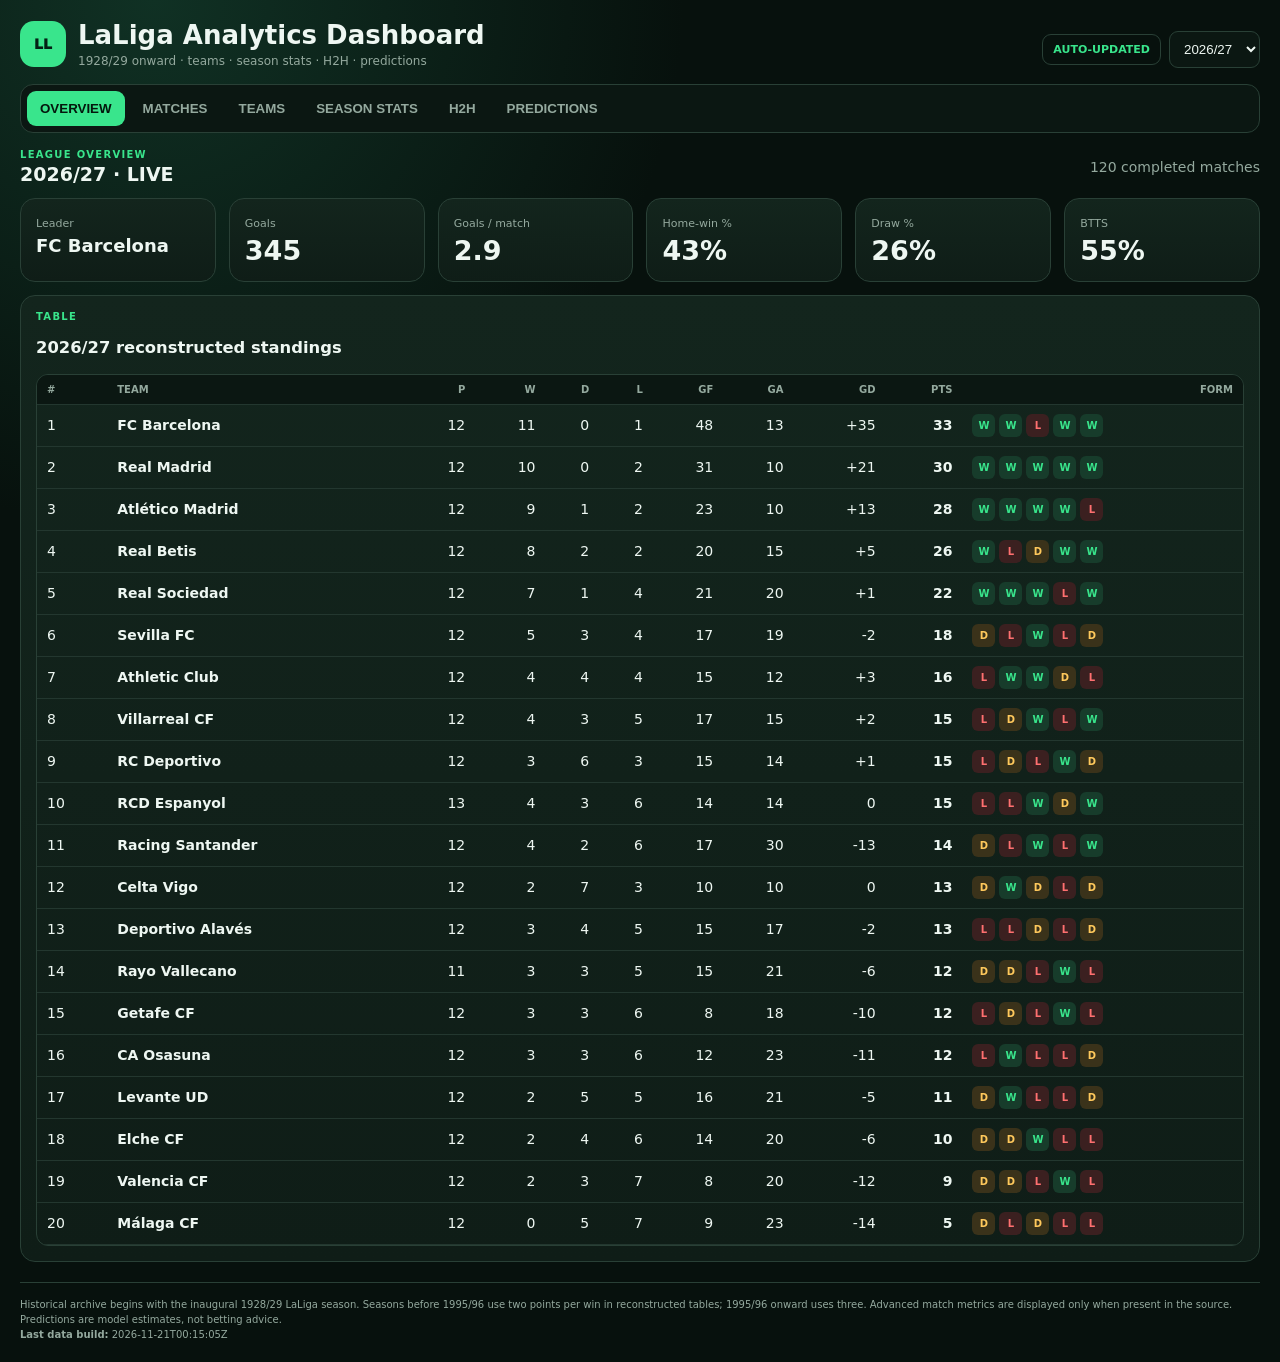
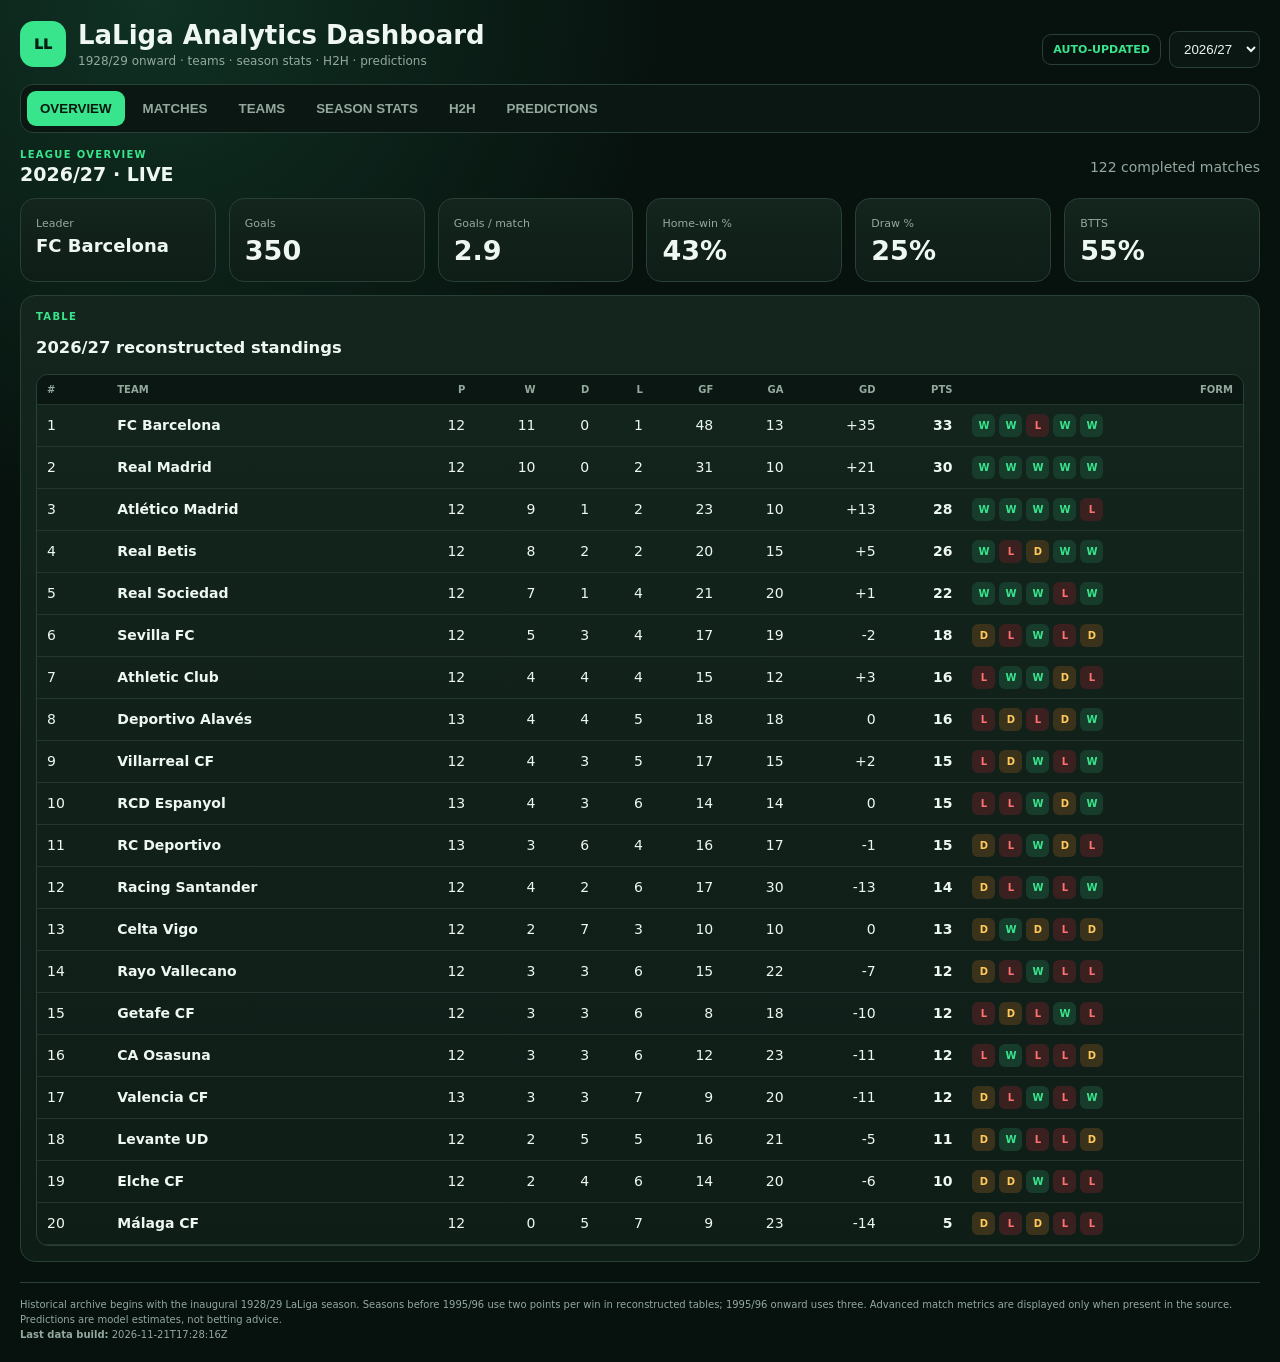
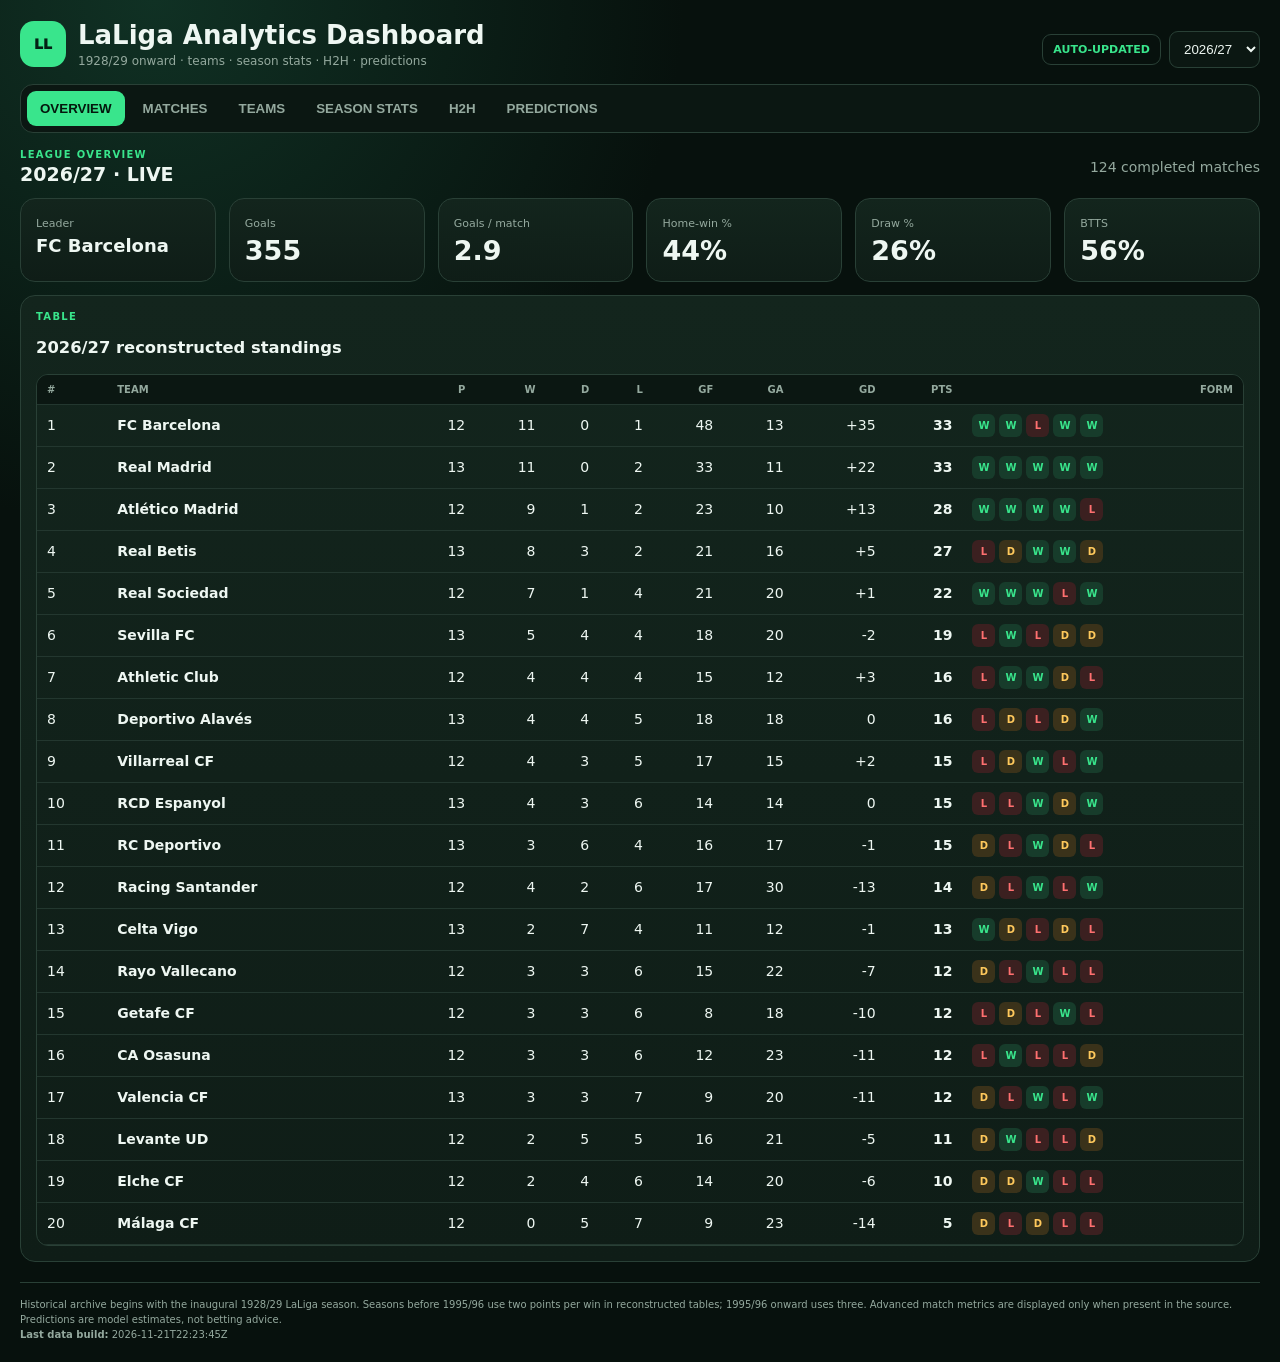
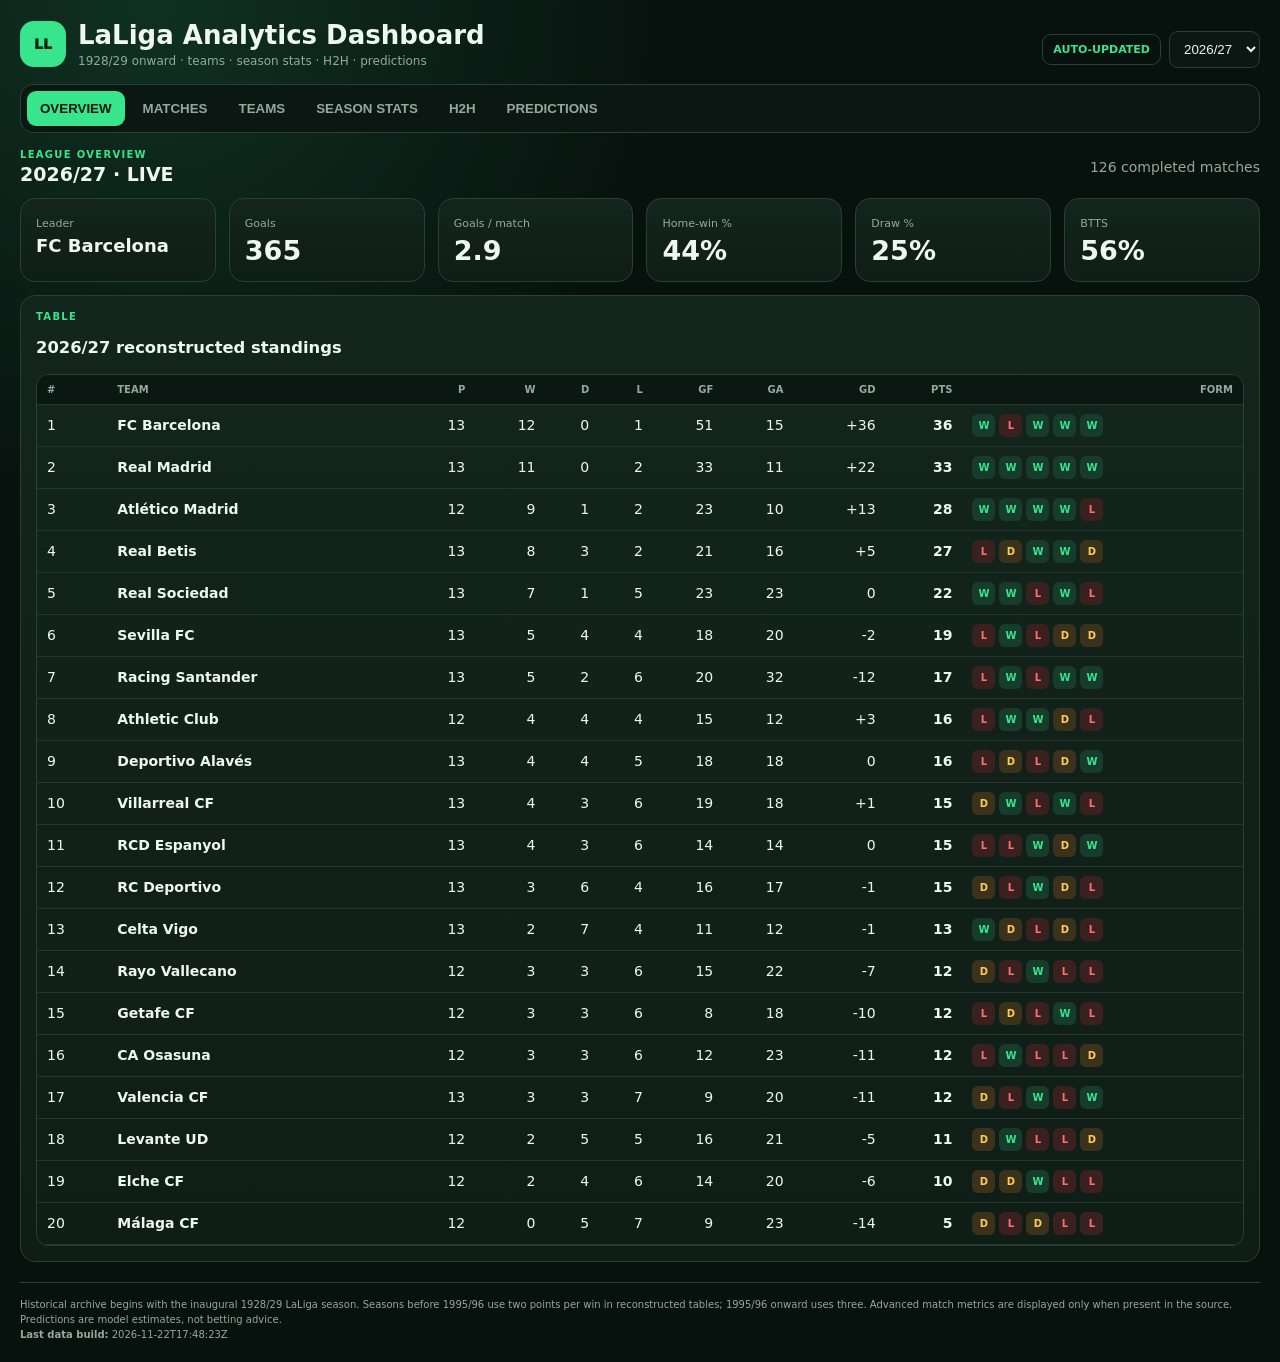
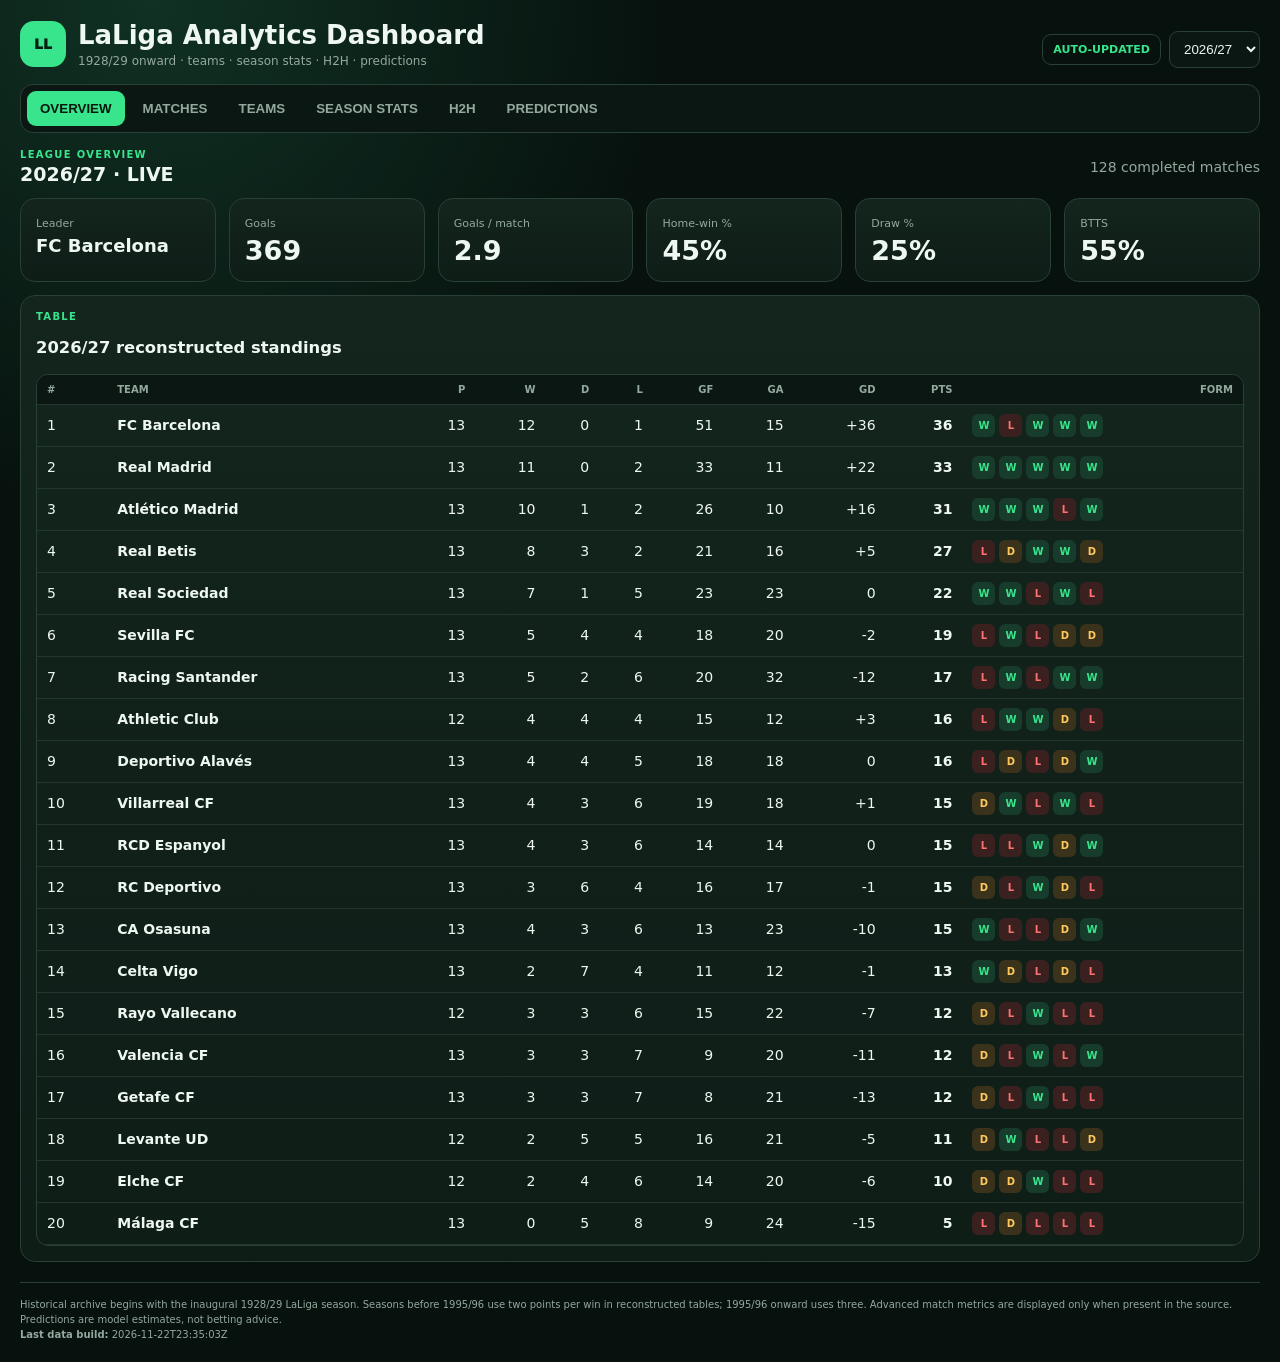
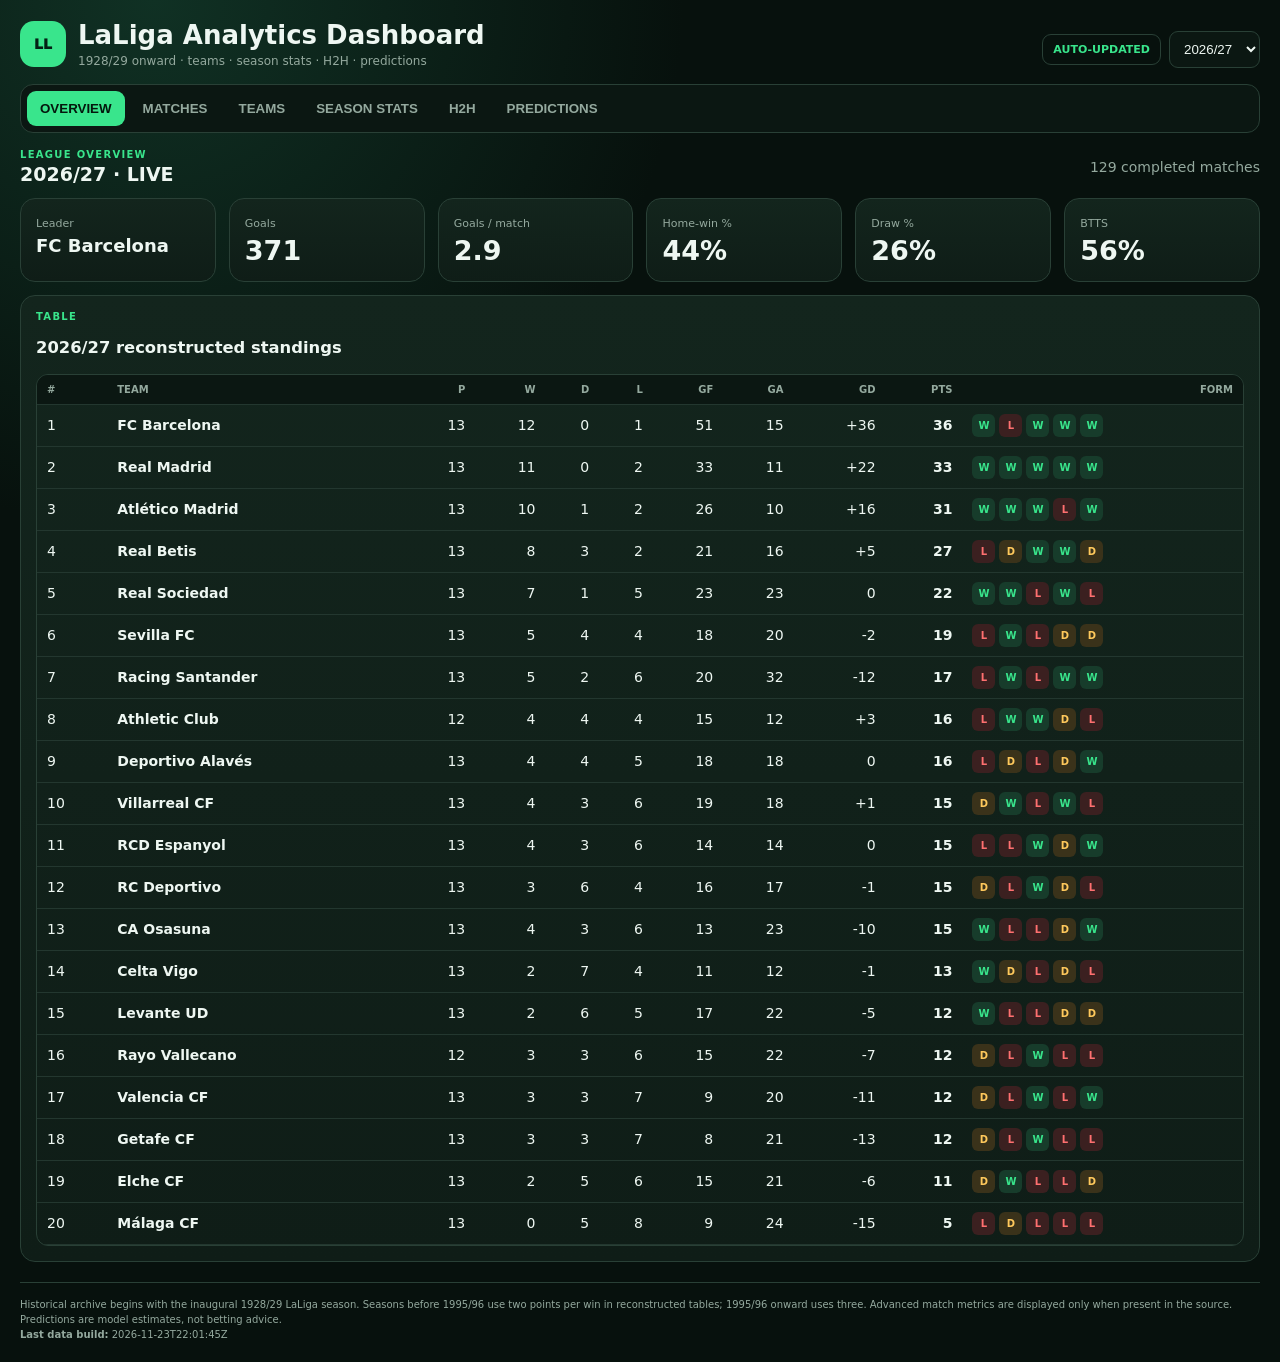
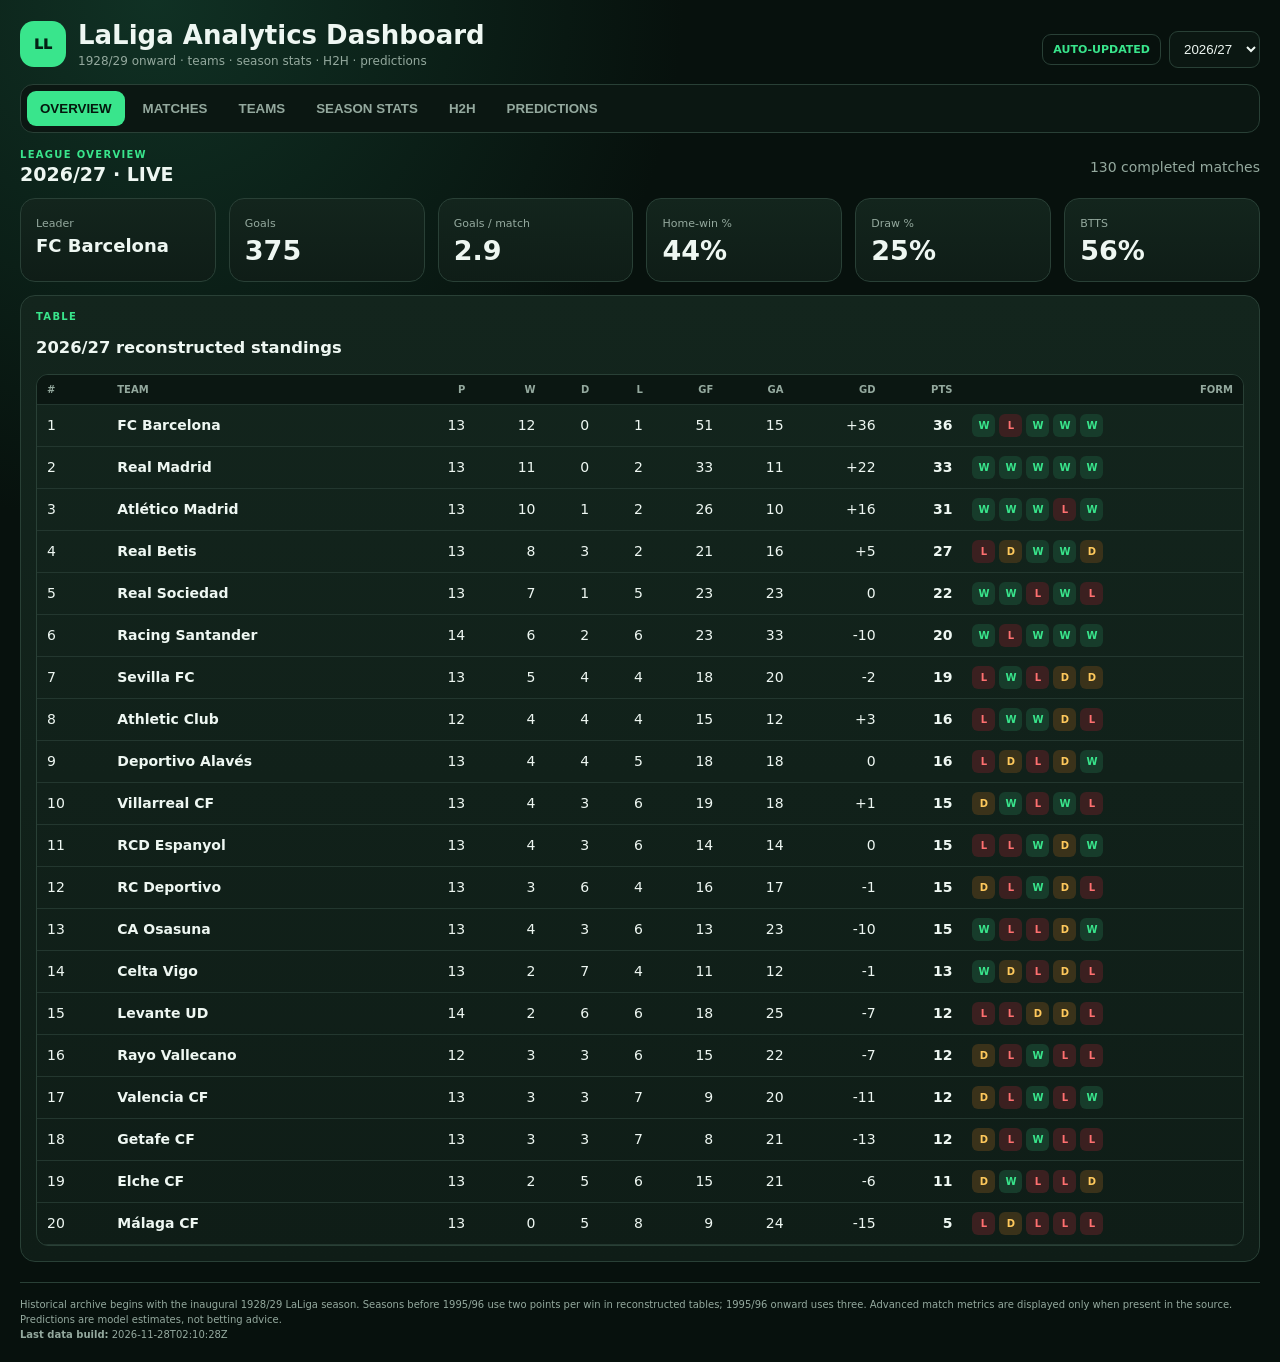
